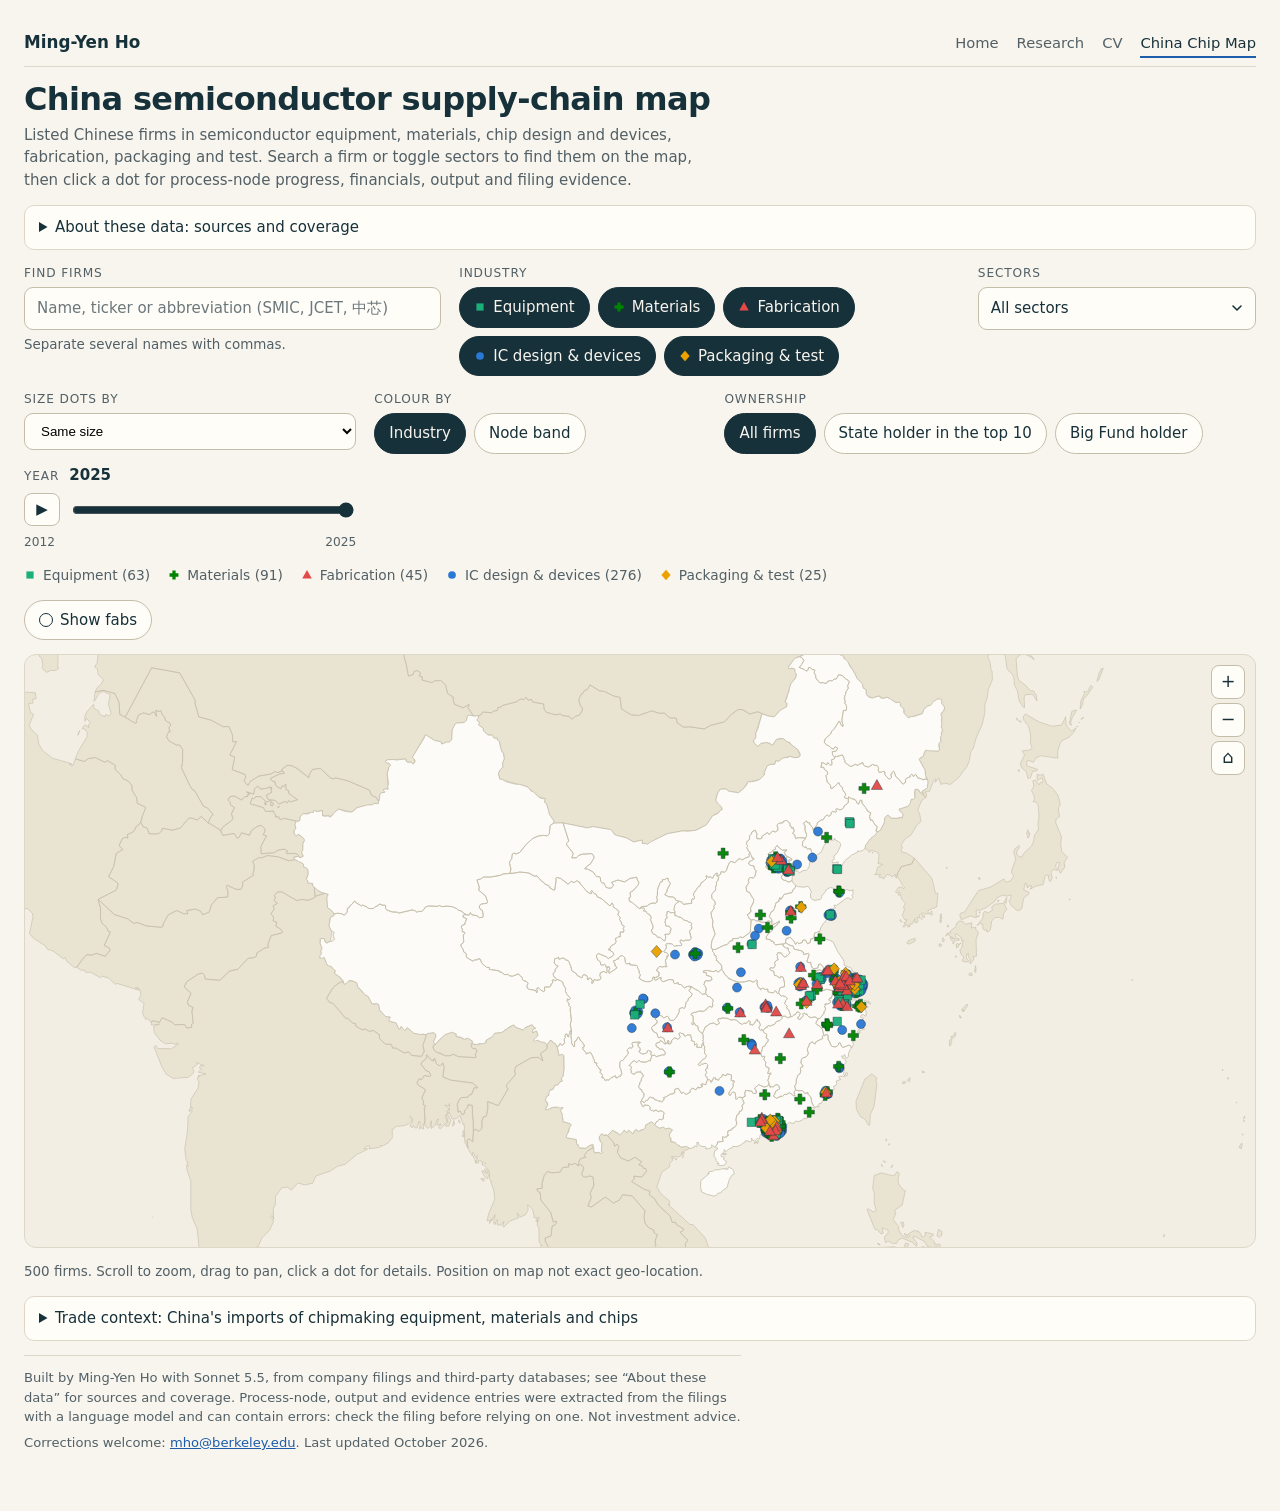
==== china-semi-map/index.html @ c1736503 "China Chip Map: materials by origin in the trade panel (doped wafers, polysilicon; 2012-2025) Third " ====
<!doctype html><html lang="en"><head><meta charset="utf-8"><meta name="viewport" content="width=device-width, initial-scale=1, viewport-fit=cover"><title>China semiconductor supply-chain map | Ming-Yen Ho</title>
<meta name="description" content="An interactive map of listed Chinese semiconductor firms: where they are, what they make, the process nodes their filings disclose, and their financials.">
<meta name="color-scheme" content="light dark">
<link rel="icon" href="data:image/svg+xml,%3Csvg xmlns='http://www.w3.org/2000/svg' viewBox='0 0 32 32'%3E%3Crect width='32' height='32' rx='6' fill='%23002676'/%3E%3Ctext x='16' y='22.5' font-family='Georgia,serif' font-size='15' font-weight='700' text-anchor='middle' fill='white'%3EMH%3C/text%3E%3C/svg%3E">
<style>
/* Layout: one column. Title and controls above a full-width map; a firm's details open in a modal sheet (full screen on phones).
   Dots: one hue and one shape per industry (public_charts.HUES / GROUP_MARKERS). Warm neutral surface. */
:root {
  --bg: #f8f5ee; --panel: #fffdf8; --sea: #f2eee3; --ink: #17313a; --ink2: #526066; --line: #ddd7c7; --grid: rgba(23,49,58,.10);
  --ctx: #e9e3d2; --land: #fcfbf7; --border: #c4bda9; --up: #2a78d6; --mid: #eb6834;
  --hue-blue: #2a78d6; --hue-red: #e34948; --hue-yellow: #eda100; --hue-aqua: #1baf7a; --hue-green: #008300; --dotline: rgba(23,49,58,.5);
  --o0: #8a8a85; --o1: #2a78d6; --o2: #eb6834; --o3: #1baf7a; --o4: #eda100; --o5: #e87ba4; --o6: #008300; --o7: #6250d6; --o8: #e34948;
  --accent: #17313a; --on-accent: #f8f5ee; --focus: #2a78d6; --link: #1c5cab; --hover: #efeadc; --scrim: rgba(23,49,58,.45); --shadow: 0 10px 34px rgba(23,49,58,.2);
  --font: "IBM Plex Sans", system-ui, -apple-system, "Segoe UI", "PingFang SC", "Noto Sans SC", "Microsoft YaHei", sans-serif;
}
@media (prefers-color-scheme: dark) {
  :root:not([data-theme="light"]) {
    --bg: #10181b; --panel: #162125; --sea: #131d20; --ink: #e6edef; --ink2: #9aaab0; --line: #2b3a40; --grid: rgba(230,237,239,.10);
    --ctx: #1a2629; --land: #243338; --border: #3b4e55; --up: #5aa0f2; --mid: #f2895a;
    --hue-blue: #3987e5; --hue-red: #e66767; --hue-yellow: #c98500; --hue-aqua: #199e70; --hue-green: #008300; --dotline: rgba(230,237,239,.6);
    --o0: #8f9a9f; --o1: #3987e5; --o2: #d95926; --o3: #199e70; --o4: #c98500; --o5: #d55181; --o6: #008300; --o7: #9085e9; --o8: #e66767;
    --accent: #e6edef; --on-accent: #10181b; --focus: #7ab4f7; --link: #7ab4f7; --hover: #1d2b30; --scrim: rgba(0,0,0,.62); --shadow: 0 10px 34px rgba(0,0,0,.55);
    color-scheme: dark;
  }
}
:root[data-theme="dark"] {
  --bg: #10181b; --panel: #162125; --sea: #131d20; --ink: #e6edef; --ink2: #9aaab0; --line: #2b3a40; --grid: rgba(230,237,239,.10);
  --ctx: #1a2629; --land: #243338; --border: #3b4e55; --up: #5aa0f2; --mid: #f2895a;
  --hue-blue: #3987e5; --hue-red: #e66767; --hue-yellow: #c98500; --hue-aqua: #199e70; --hue-green: #008300; --dotline: rgba(230,237,239,.6);
    --o0: #8f9a9f; --o1: #3987e5; --o2: #d95926; --o3: #199e70; --o4: #c98500; --o5: #d55181; --o6: #008300; --o7: #9085e9; --o8: #e66767;
  --accent: #e6edef; --on-accent: #10181b; --focus: #7ab4f7; --link: #7ab4f7; --hover: #1d2b30; --scrim: rgba(0,0,0,.62); --shadow: 0 10px 34px rgba(0,0,0,.55);
  color-scheme: dark;
}
*, *::before, *::after { box-sizing: border-box; }
body {
  background: var(--bg); color: var(--ink); font: 15px/1.5 var(--font);
  padding-block: 22px 44px; padding-left: max(16px, env(safe-area-inset-left, 0px)); padding-right: max(16px, env(safe-area-inset-right, 0px));
}
#app { max-width: 1280px; margin: 0 auto; display: flex; flex-direction: column; gap: 14px; }
h1 { margin: 0; font-size: clamp(1.45rem, 3.6vw, 2rem); line-height: 1.15; font-weight: 600; letter-spacing: -.02em; text-wrap: balance; }
h2, h3 { margin: 0; text-wrap: balance; }
.lede { margin: 6px 0 0; color: var(--ink2); max-width: 72ch; }
button, input { font: inherit; color: inherit; }
button { cursor: pointer; }
:focus-visible { outline: 2px solid var(--focus); outline-offset: 2px; }

/* About */
.about { border: 1px solid var(--line); border-radius: 10px; background: var(--panel); }
.about > summary { cursor: pointer; padding: 10px 14px; font-weight: 500; }
.about .body { padding: 0 14px 12px; color: var(--ink2); font-size: .92rem; max-width: 86ch; }
.about p { margin: 8px 0; }
.about strong { color: var(--ink); font-weight: 600; }
.tbl { overflow-x: auto; max-width: 100%; margin: 8px 0; }
table { border-collapse: collapse; font-variant-numeric: tabular-nums; width: 100%; }
th, td { text-align: left; padding: 5px 10px; border-bottom: 1px solid var(--line); white-space: nowrap; font-size: .88rem; }
td.wrap { white-space: normal; min-width: 8rem; }
th { font-weight: 600; color: var(--ink2); font-size: .78rem; text-transform: uppercase; letter-spacing: .05em; position: sticky; top: 0; background: var(--panel); }
td.num, th.num { text-align: right; }
td.na { color: var(--ink2); }

/* Controls */
.controls { display: grid; grid-template-columns: 1.5fr 1.8fr 1fr; gap: 14px 18px; align-items: start; }
.field { display: flex; flex-direction: column; gap: 5px; min-width: 0; position: relative; }
.lab { font-size: .76rem; text-transform: uppercase; letter-spacing: .07em; color: var(--ink2); font-weight: 500; }
.in { width: 100%; padding: 9px 12px; border: 1px solid var(--border); border-radius: 9px; background: var(--panel); min-width: 0; }
.in::placeholder { color: var(--ink2); opacity: .85; }
.note { font-size: .84rem; color: var(--ink2); margin: 0; }
.note:empty { display: none; }
.pills { display: flex; gap: 8px; flex-wrap: wrap; }
.pill { display: inline-flex; align-items: center; gap: 7px; padding: 8px 14px; border: 1px solid var(--border); border-radius: 999px; background: var(--panel); }
.pill[aria-pressed="true"] { background: var(--accent); color: var(--on-accent); border-color: var(--accent); }
.pill svg { flex: none; }
.picker { text-align: left; justify-content: space-between; display: flex; align-items: center; gap: 8px; width: 100%; padding: 9px 12px; border: 1px solid var(--border); border-radius: 9px; background: var(--panel); }
.picker svg { flex: none; }
.panel { position: absolute; top: 100%; left: 0; right: 0; z-index: 20; margin-top: 4px; background: var(--panel); border: 1px solid var(--border); border-radius: 10px; box-shadow: var(--shadow); padding: 10px; display: flex; flex-direction: column; gap: 8px; }
.panel .row { display: flex; gap: 8px; }
.list { overflow-y: auto; max-height: min(320px, 50vh); display: flex; flex-direction: column; gap: 2px; }
.group { font-size: .74rem; text-transform: uppercase; letter-spacing: .07em; color: var(--ink2); padding: 8px 4px 2px; display: flex; align-items: center; gap: 7px; }
.group svg { flex: none; }
.opt { display: flex; gap: 9px; align-items: center; padding: 5px 6px; border-radius: 6px; cursor: pointer; }
.opt:hover { background: var(--hover); }
.opt input { accent-color: var(--accent); width: 16px; height: 16px; flex: none; }
.btn { padding: 7px 12px; border: 1px solid var(--border); border-radius: 8px; background: var(--panel); }
.btn:hover { background: var(--hover); }
.chips { display: flex; flex-wrap: wrap; gap: 6px; }
.chips:empty { display: none; }
.chip { display: inline-flex; align-items: center; gap: 6px; padding: 3px 4px 3px 10px; border: 1px solid var(--border); border-radius: 999px; font-size: .82rem; background: var(--panel); }
.chip button { border: 0; background: transparent; padding: 0 6px; line-height: 1; font-size: 1rem; color: var(--ink2); border-radius: 50%; }

/* Map */
.legend { display: flex; flex-wrap: wrap; gap: 6px 18px; font-size: .86rem; color: var(--ink2); min-height: 1.4em; }
.legend span { display: inline-flex; align-items: center; gap: 7px; }
.legend svg { flex: none; }
.legend i.ring { display: inline-block; border-radius: 50%; background: none; border: 2.5px solid var(--ink); width: 14px; height: 14px; }
#map { position: relative; height: clamp(340px, 66vh, 780px); border: 1px solid var(--line); border-radius: 12px; background: var(--sea); overflow: hidden; touch-action: none; cursor: grab; user-select: none; -webkit-user-select: none; }
#map.drag { cursor: grabbing; }
#map.hit { cursor: pointer; }
#map svg { display: block; width: 100%; height: 100%; }
.ctxp { fill: var(--ctx); stroke: var(--border); stroke-width: .6; vector-effect: non-scaling-stroke; }
.provp { fill: var(--land); stroke: var(--border); stroke-width: .8; vector-effect: non-scaling-stroke; }
.dot { stroke: var(--dotline); stroke-width: .9; opacity: .95; pointer-events: none; }
.dot.h-blue { fill: var(--hue-blue); } .dot.h-red { fill: var(--hue-red); } .dot.h-yellow { fill: var(--hue-yellow); } .dot.h-aqua { fill: var(--hue-aqua); } .dot.h-green { fill: var(--hue-green); }
.dim .dot { opacity: .4; }
[hidden] { display: none !important; }
.dot { vector-effect: non-scaling-stroke; }
.sitenav { display: flex; flex-wrap: wrap; justify-content: space-between; align-items: baseline; gap: 4px 18px; margin: 0 0 14px; padding-bottom: 8px; border-bottom: 1px solid var(--line); font-size: .92rem; }
.sitenav .brand { font-weight: 600; font-size: 1.05rem; color: var(--ink); text-decoration: none; }
.sitenav span { display: flex; flex-wrap: wrap; gap: 4px 18px; }
.sitenav span a { color: var(--ink2); text-decoration: none; padding-block: 2px; border-bottom: 2px solid transparent; }
.sitenav span a:hover { color: var(--ink); }
.sitenav span a[aria-current="page"] { color: var(--ink); border-bottom-color: var(--link); }
.pfoot { border-top: 1px solid var(--line); padding-top: 12px; color: var(--ink2); font-size: .82rem; max-width: 86ch; }
.pfoot p { margin: 0 0 6px; }
.pfoot a { color: var(--link); }
.note a, .cap a, .about .body a { color: var(--link); text-underline-offset: 2px; }
.trade .pills { margin: 6px 0 10px; }
.trade .note { max-width: 86ch; }
.trl { margin-top: 6px; } .trl span { display: inline-flex; align-items: center; gap: 6px; } .trl i { width: 10px; height: 10px; border-radius: 50%; display: inline-block; }
.trade .pills.sub { margin: 0 0 10px; } .pills.sub .pill { padding: 5px 12px; font-size: .86rem; }
.trade .trh { margin: 18px 0 4px; font-size: .98rem; }
.trade h5.trh { margin: 14px 0 4px; font-size: .9rem; color: var(--ink2); }
.pick { margin: 6px 0 10px; max-width: 100%; min-width: 0; } .pick summary { cursor: pointer; font-size: .9rem; color: var(--ink2); } .pick .ptools { display: flex; gap: 8px; flex-wrap: wrap; align-items: center; margin: 8px 0; }
.pick input[type=search] { flex: 1 1 200px; min-width: 0; padding: 6px 10px; border: 1px solid var(--border); border-radius: 8px; background: var(--panel); color: var(--ink); font: inherit; font-size: .88rem; }
.pick .pill { padding: 4px 11px; font-size: .82rem; } .pick .pcount, .trade .pcount { font-size: .84rem; color: var(--ink2); }
.trade .pills.sub label.pcount { display: inline-flex; align-items: center; gap: 5px; margin-left: 6px; }
.plist { list-style: none; margin: 0; padding: 0; max-height: 250px; overflow: auto; border: 1px solid var(--line); border-radius: 8px; background: var(--panel); }
.plist label { display: grid; grid-template-columns: 18px 12px minmax(0, 1fr) auto; gap: 8px; overflow-wrap: anywhere; align-items: center; padding: 5px 10px; font-size: .86rem; cursor: pointer; } .plist li:hover { background: var(--hover); }
.plist label.off { opacity: .5; cursor: not-allowed; } .plist i.sw { width: 10px; height: 10px; border-radius: 50%; border: 1.5px solid var(--line); box-sizing: border-box; }
.plist .rv { color: var(--ink2); font-variant-numeric: tabular-nums; } .plist .sub { display: block; color: var(--ink2); font-size: .78rem; }
.pdefs ul { margin: 4px 0 10px; padding: 0; list-style: none; } .pdefs li { position: relative; margin: 6px 0; padding-left: 18px; font-size: .88rem; color: var(--ink2); max-width: 86ch; }
.pdefs li i { position: absolute; left: 0; top: .42em; width: 10px; height: 10px; border-radius: 50%; } .pdefs li i.none { border: 1.5px solid var(--ink2); box-sizing: border-box; } .pdefs b { color: var(--ink); font-weight: 600; }
.tview { margin: 10px 0 8px; } .tview summary { cursor: pointer; font-size: .86rem; color: var(--ink2); } .tview .scroll { overflow: auto; max-height: 340px; margin-top: 6px; }
.dot.h-neutral { fill: var(--ink2); }
.viewrow { display: grid; grid-template-columns: 1fr 1fr 1.6fr; gap: 10px 18px; align-items: start; }
.viewrow[hidden] { display: none; }
select.in { appearance: auto; cursor: pointer; }
.yearf { gap: 7px; }
.yearf .top { display: flex; align-items: baseline; gap: 10px; }
.yearf output { font-weight: 600; font-variant-numeric: tabular-nums; }
.yearf .line { display: flex; align-items: center; gap: 10px; }
.yearf input[type=range] { flex: 1; min-width: 0; accent-color: var(--accent); height: 26px; }
.yearf .btn { padding: 4px 10px; min-width: 36px; }
.yearf .ends { display: flex; justify-content: space-between; font-size: .76rem; color: var(--ink2); font-variant-numeric: tabular-nums; }
.legend i.sw { display: inline-block; width: 12px; height: 12px; border-radius: 50%; border: 1px solid var(--dotline); flex: none; }
.legend .lgt { color: var(--ink2); font-size: .78rem; text-transform: uppercase; letter-spacing: .06em; }
.fabr { fill: none; stroke-width: 1.8; opacity: .95; pointer-events: none; stroke: var(--ink2); }
.fabr.h-blue { stroke: var(--hue-blue); } .fabr.h-red { stroke: var(--hue-red); } .fabr.h-yellow { stroke: var(--hue-yellow); } .fabr.h-aqua { stroke: var(--hue-aqua); } .fabr.h-green { stroke: var(--hue-green); }
.fabr.soon { opacity: .4; }
.dim .fabr { opacity: .3; }
.legend i.fab, .pill i.fab { display: inline-block; border-radius: 50%; background: none; border: 1.8px solid var(--ink2); width: 14px; height: 14px; }
.pill i.fab { border-color: currentColor; }
.fabrow { display: flex; flex-wrap: wrap; align-items: center; gap: 6px 14px; }
.fabrow:empty, .fabrow[hidden] { display: none; }
.ring { fill: none; stroke: var(--ink); stroke-width: 2.5; pointer-events: none; }
.rlab { fill: var(--ink); font-size: 12px; font-family: var(--font); paint-order: stroke; stroke: var(--land); stroke-width: 3.5px; stroke-linejoin: round; pointer-events: none; }
.zoom { position: absolute; top: 10px; right: 10px; display: flex; flex-direction: column; gap: 4px; }
.zoom button { width: 34px; height: 34px; border: 1px solid var(--border); border-radius: 8px; background: var(--panel); font-size: 1.1rem; line-height: 1; padding: 0; display: grid; place-items: center; }
.zoom button:hover { background: var(--hover); }
.tip { position: absolute; z-index: 5; pointer-events: none; background: var(--panel); color: var(--ink); border: 1px solid var(--border); border-radius: 8px; padding: 7px 10px; font-size: .82rem; line-height: 1.4; box-shadow: var(--shadow); max-width: 260px; }
.tip b { font-weight: 600; }
.tip small { color: var(--ink2); font-size: .78rem; display: block; }
.opens { display: flex; flex-wrap: wrap; gap: 8px; }
.opens:empty { display: none; }

/* Popup */
.modal { position: fixed; inset: 0; z-index: 50; background: var(--scrim); display: flex; align-items: center; justify-content: center;
  padding: calc(18px + env(safe-area-inset-top, 0px)) max(16px, env(safe-area-inset-right, 0px)) calc(18px + env(safe-area-inset-bottom, 0px)) max(16px, env(safe-area-inset-left, 0px)); }
.sheet { background: var(--panel); width: min(940px, 100%); max-height: 100%; overflow-y: auto; border-radius: 14px; box-shadow: var(--shadow); border: 1px solid var(--line); overscroll-behavior: contain; }
.sheet > header { position: sticky; top: 0; z-index: 3; background: var(--panel); border-bottom: 1px solid var(--line); display: flex; align-items: flex-start; justify-content: space-between; gap: 12px; padding: 14px 16px 12px 20px; }
.sheet h2 { font-size: 1.2rem; font-weight: 600; line-height: 1.3; letter-spacing: -.01em; overflow-wrap: anywhere; }
.x { flex: none; width: 36px; height: 36px; border: 1px solid var(--border); border-radius: 8px; background: var(--panel); font-size: 1.2rem; line-height: 1; padding: 0; }
.x:hover { background: var(--hover); }
.pbody { padding: 12px 20px 22px; display: flex; flex-direction: column; gap: 18px; min-width: 0; }
.sub { color: var(--ink2); margin: 0; }
.sub a { color: var(--link); text-underline-offset: 2px; overflow-wrap: anywhere; }
.secs { display: flex; flex-wrap: wrap; gap: 6px; align-items: center; }
.secs b { font-weight: 600; margin-right: 2px; }
.tag { padding: 2px 9px; border: 1px solid var(--border); border-radius: 999px; font-size: .82rem; }
.tag.main { background: var(--accent); color: var(--on-accent); border-color: var(--accent); }
section.blk { display: flex; flex-direction: column; gap: 9px; padding-top: 16px; border-top: 1px solid var(--line); min-width: 0; }
section.blk > h3 { font-size: 1rem; font-weight: 600; }
.cap { color: var(--ink2); font-size: .82rem; margin: 0; }
h4.subhead { margin: 8px 0 0; font-size: .92rem; font-weight: 600; }
.headline { margin: 0; }
.chart { position: relative; min-width: 0; }
.chart svg { display: block; width: 100%; overflow: visible; }
.chart text { font-family: var(--font); font-size: 11.5px; fill: var(--ink2); }
.ctip { position: absolute; top: 4px; z-index: 2; pointer-events: none; background: var(--panel); border: 1px solid var(--border); border-radius: 8px; padding: 6px 9px; font-size: .8rem; line-height: 1.45; box-shadow: var(--shadow); white-space: nowrap; }
.ctip.wrap { white-space: normal; max-width: min(270px, 92%); }
.ctip i { width: 8px; height: 8px; border-radius: 50%; display: inline-block; margin-right: 6px; }
.key { display: flex; flex-wrap: wrap; gap: 4px 16px; align-items: center; font-size: .84rem; color: var(--ink2); }
.key span { display: inline-flex; align-items: center; gap: 6px; }
.key i { width: 14px; height: 3px; border-radius: 2px; display: inline-block; }
.key em { margin-left: auto; font-style: normal; }
.scroll { max-height: 250px; overflow: auto; border: 1px solid var(--line); border-radius: 8px; }
.scroll table { margin: 0; }
.more { align-self: flex-start; }
details.sub2 > summary { cursor: pointer; font-weight: 500; padding: 4px 0; }
.ev { display: flex; flex-direction: column; gap: 3px; padding: 8px 0; border-bottom: 1px solid var(--line); }
.ev .h { font-size: .88rem; }
.ev blockquote { margin: 2px 0; padding: 2px 0 2px 12px; border-left: 3px solid var(--border); font-size: .92rem; overflow-wrap: anywhere; }
@media (max-width: 860px) { .controls, .viewrow { grid-template-columns: 1fr; } }
@media (max-width: 640px) {
  .modal { padding: 0; }
  .sheet { border-radius: 0; height: 100%; border: 0; }
  .sheet > header { padding: calc(12px + env(safe-area-inset-top, 0px)) max(14px, env(safe-area-inset-right, 0px)) 10px max(16px, env(safe-area-inset-left, 0px)); }
  .pbody { padding: 12px max(16px, env(safe-area-inset-right, 0px)) calc(24px + env(safe-area-inset-bottom, 0px)) max(16px, env(safe-area-inset-left, 0px)); }
  #map { height: clamp(300px, 58vh, 560px); }
}
@media (prefers-reduced-motion: reduce) { * { scroll-behavior: auto !important; } }
</style>

<div id="app">
  <header>
    <nav class="sitenav" aria-label="Main"><a class="brand" href="../index.html">Ming-Yen Ho</a><span><a href="../index.html">Home</a><a href="../research.html">Research</a><a href="../cv.html">CV</a><a href="./" aria-current="page">China Chip Map</a></span></nav>
    <h1>China semiconductor supply-chain map</h1>
    <p class="lede">Listed Chinese firms in semiconductor equipment, materials, chip design and devices, fabrication, packaging and test. Search a firm or toggle sectors to find them on the map, then click a dot for process-node progress, financials, output and filing evidence.</p>
  </header>
  <details class="about"><summary>About these data: sources and coverage</summary><div class="body" id="about"></div></details>

  <div class="controls">
    <div class="field">
      <label class="lab" for="q">Find firms</label>
      <input class="in" id="q" type="search" autocomplete="off" spellcheck="false" placeholder="Name, ticker or abbreviation (SMIC, JCET, 中芯)">
      <p class="note" id="qnote" aria-live="polite">Separate several names with commas.</p>
    </div>
    <div class="field">
      <span class="lab" id="stlab">Industry</span>
      <div class="pills" role="group" aria-labelledby="stlab" id="groups"></div>
    </div>
    <div class="field" id="secfield">
      <span class="lab" id="seclab">Sectors</span>
      <button class="picker" id="secbtn" type="button" aria-haspopup="true" aria-expanded="false" aria-labelledby="seclab secbtn"><span id="sectxt">All sectors</span>
        <svg width="12" height="12" viewBox="0 0 12 12" aria-hidden="true"><path d="M2 4l4 4 4-4" fill="none" stroke="currentColor" stroke-width="1.6" stroke-linecap="round" stroke-linejoin="round"/></svg></button>
      <div class="panel" id="secpanel" hidden>
        <div class="row"><input class="in" id="secq" type="search" placeholder="Filter sectors" autocomplete="off" aria-label="Filter sectors"><button class="btn" id="secclear" type="button">Clear</button></div>
        <div class="list" id="seclist"></div>
      </div>
      <div class="chips" id="secchips"></div>
    </div>
  </div>

  <div class="viewrow" id="viewrow" hidden>
    <div class="field"><label class="lab" for="sizeby">Size dots by</label><select class="in" id="sizeby"></select></div>
    <div class="field"><span class="lab" id="collab">Colour by</span><div class="pills" role="group" aria-labelledby="collab" id="colourby"></div></div>
    <div class="field" id="ownfield" hidden><span class="lab" id="ownlab">Ownership</span><div class="pills" role="group" aria-labelledby="ownlab" id="ownby"></div></div>
    <div class="field yearf">
      <div class="top"><label class="lab" for="year">Year</label><output id="yearout" for="year"></output></div>
      <div class="line"><button class="btn" id="yplay" type="button" aria-label="Play through the years" title="Play">▶</button><input type="range" id="year" min="0" step="1"></div>
      <div class="ends"><span id="y0"></span><span id="y1"></span></div>
    </div>
  </div>
  <div class="legend" id="legend"></div>
  <div class="fabrow" id="fabrow" hidden><button class="pill" id="fabbtn" type="button" aria-pressed="false"></button><p class="note" id="fabnote"></p></div>
  <div id="map" tabindex="0" role="application" aria-label="Map of firms. Drag to pan, scroll or use plus and minus keys to zoom. Use the search box or the buttons below the map to open a firm.">
    <svg id="svg" xmlns="http://www.w3.org/2000/svg" aria-hidden="true">
      <g id="land"><path class="ctxp" id="ctx"/><path class="provp" id="prov"/></g>
      <g id="fabs"></g>
      <g id="dots"></g>
      <g id="rings"></g>
    </svg>
    <div class="zoom"><button type="button" id="zin" aria-label="Zoom in">+</button><button type="button" id="zout" aria-label="Zoom out">−</button><button type="button" id="zreset" aria-label="Reset view" title="Reset view">⌂</button></div>
    <div class="tip" id="tip" hidden></div>
  </div>
  <p class="note" id="mapnote"></p>
  <p class="note" id="viewnote"></p>
  <div class="opens" id="opens"></div>
  <details class="about" id="tradebox" hidden><summary id="tradesum"></summary><div class="body" id="trade"></div></details>
  <footer class="pfoot"><p>Built by Ming-Yen Ho with Sonnet 5.5, from company filings and third-party databases; see &ldquo;About these data&rdquo; for sources and coverage. Process-node, output and evidence entries were extracted from the filings with a language model and can contain errors: check the filing before relying on one. Not investment advice.</p><p>Corrections welcome: <a href="mailto:mho@berkeley.edu">mho@berkeley.edu</a>. Last updated October 2026.</p></footer>
</div>

<div class="modal" id="modal" hidden>
  <div class="sheet" role="dialog" aria-modal="true" aria-labelledby="mtitle" id="sheet">
    <header><h2 id="mtitle"></h2><button class="x" id="mclose" type="button" aria-label="Close">×</button></header>
    <div class="pbody" id="mbody"></div>
  </div>
</div>

<script>
"use strict";
const D = {"fabs":[{"n":1,"k":"","o":"AUK Corporation","name":"D1 fab","ti":"D1 fab · AUK Corporation","h":false,"x":1416.0,"y":-4331.5,"r":6.0,"g":-1,"live":true,"tip":["AUK Corporation","大连市"],"card":[["Owner","AUK Corporation"],["Fab","D1 fab"],["Location","大连市"],["Wafer","125 mm"],["Products","MEMS, opto, specialty"],["Position","as placed on SemiAnalysis's map"]],"cy":[null,null,null,null,null,null,null,null,null,null,null,null,null]},{"n":2,"k":"","o":"AUK Corporation","name":"D2 fab","ti":"D2 fab · AUK Corporation","h":false,"x":1415.5,"y":-4331.9,"r":6.0,"g":-1,"live":true,"tip":["AUK Corporation","大连市"],"card":[["Owner","AUK Corporation"],["Fab","D2 fab"],["Location","大连市"],["Wafer","125 mm"],["Products","MEMS, opto, specialty"],["Position","as placed on SemiAnalysis's map"]],"cy":[null,null,null,null,null,null,null,null,null,null,null,null,null]},{"n":3,"k":"","o":"Acenpower","name":"SiC Line fabrication facility","ti":"SiC Line fabrication facility · Acenpower","h":false,"x":849.4,"y":-2457.7,"r":6.0,"g":-1,"live":true,"tip":["Acenpower","广州市"],"card":[["Owner","Acenpower"],["Fab","SiC Line fabrication facility"],["Location","广州市"],["Wafer","200 mm"],["Products","SiC, specialty"],["Position","as placed on SemiAnalysis's map"]],"cy":[null,null,null,null,null,null,null,null,null,null,null,null,null]},{"n":4,"k":"","o":"Analog Foundries","name":"CSEC fabrication facility","ti":"CSEC fabrication facility · Analog Foundries","h":false,"x":130.1,"y":-3141.7,"r":6.0,"g":-1,"live":true,"tip":["Analog Foundries","重庆市"],"card":[["Owner","Analog Foundries"],["Fab","CSEC fabrication facility"],["Location","重庆市"],["Wafer","150 mm"],["Position","as placed on SemiAnalysis's map"]],"cy":[null,null,null,null,null,null,null,null,null,null,null,null,null]},{"n":5,"k":"91341700055778370C","o":"安徽安芯电子科技股份有限公司","name":"Fab 1","ti":"Fab 1 · 安徽安芯电子科技股份有限公司","h":false,"x":1285.9,"y":-3281.2,"r":6.0,"g":2,"live":true,"tip":["安徽安芯电子科技股份有限公司","池州市"],"card":[["Owner","安徽安芯电子科技股份有限公司"],["Fab","Fab 1"],["Location","池州市"],["Wafer","100 mm"],["Position","as placed on SemiAnalysis's map"]],"cy":[null,null,null,null,null,null,null,null,null,null,null,null,null]},{"n":6,"k":"","o":"Anhui RiChips","name":"fabrication facility","ti":"fabrication facility · Anhui RiChips","h":false,"x":1140.4,"y":-3467.9,"r":6.0,"g":-1,"live":true,"tip":["Anhui RiChips","合肥市"],"card":[["Owner","Anhui RiChips"],["Fab","fabrication facility"],["Location","合肥市"],["Wafer","125 mm"],["Position","as placed on SemiAnalysis's map"]],"cy":[null,null,null,null,null,null,null,null,null,null,null,null,null]},{"n":7,"k":"","o":"Aosong Electronics (ASAIR)","name":"MEMS fabrication facility","ti":"MEMS fabrication facility · Aosong Electronics (ASAIR)","h":false,"x":851.0,"y":-2476.8,"r":6.0,"g":-1,"live":true,"tip":["Aosong Electronics (ASAIR)","广州市"],"card":[["Owner","Aosong Electronics (ASAIR)"],["Fab","MEMS fabrication facility"],["Location","广州市"],["Wafer","150 mm"],["Products","MEMS"],["Position","as placed on SemiAnalysis's map"]],"cy":[null,null,null,null,null,null,null,null,null,null,null,null,null]},{"n":8,"k":"","o":"Aucksun","name":"IGBT fab","ti":"IGBT fab · Aucksun","h":false,"x":1261.9,"y":-3724.0,"r":6.0,"g":-1,"live":true,"tip":["Aucksun","淮安市"],"card":[["Owner","Aucksun"],["Fab","IGBT fab"],["Location","淮安市"],["Wafer","200 mm"],["Position","as placed on SemiAnalysis's map"]],"cy":[null,null,null,null,null,null,null,null,null,null,null,null,null]},{"n":9,"k":"91440300766363876J","o":"比亚迪半导体股份有限公司","name":"BYD Chengdu facility","ti":"BYD Chengdu facility · 比亚迪半导体股份有限公司","h":false,"x":-91.2,"y":-3254.9,"r":6.0,"g":2,"live":true,"tip":["比亚迪半导体股份有限公司","成都市"],"card":[["Owner","比亚迪半导体股份有限公司"],["Fab","BYD Chengdu facility"],["Location","成都市"],["Wafer","300 mm"],["Position","as placed on SemiAnalysis's map"]],"cy":[null,null,null,null,null,null,null,null,null,null,null,null,null]},{"n":10,"k":"91440300766363876J","o":"比亚迪半导体股份有限公司","name":"Changsha fab","ti":"Changsha fab · 比亚迪半导体股份有限公司","h":false,"x":781.1,"y":-3001.7,"r":6.0,"g":2,"live":true,"tip":["比亚迪半导体股份有限公司","长沙市"],"card":[["Owner","比亚迪半导体股份有限公司"],["Fab","Changsha fab"],["Location","长沙市"],["Wafer","200 mm"],["Position","as placed on SemiAnalysis's map"]],"cy":[null,null,null,null,null,null,null,null,null,null,null,null,null]},{"n":11,"k":"91440300766363876J","o":"比亚迪半导体股份有限公司","name":"Fab 1","ti":"Fab 1 · 比亚迪半导体股份有限公司","h":false,"x":1590.6,"y":-3310.7,"r":6.0,"g":2,"live":true,"tip":["比亚迪半导体股份有限公司","宁波市"],"card":[["Owner","比亚迪半导体股份有限公司"],["Fab","Fab 1"],["Location","宁波市"],["Wafer","150 mm"],["Products","power, discrete"],["Position","as placed on SemiAnalysis's map"]],"cy":[null,null,null,null,null,null,null,null,null,null,null,null,null]},{"n":12,"k":"91440300766363876J","o":"比亚迪半导体股份有限公司","name":"Jinan Fab","ti":"Jinan Fab · 比亚迪半导体股份有限公司","h":false,"x":1058.7,"y":-4002.3,"r":6.0,"g":2,"live":true,"tip":["比亚迪半导体股份有限公司","济南市"],"card":[["Owner","比亚迪半导体股份有限公司"],["Fab","Jinan Fab"],["Location","济南市"],["Wafer","200 mm"],["Position","at the centre of the city SemiAnalysis's map names (its own point for this fab lies in another city)"]],"cy":[null,null,null,null,null,null,null,null,null,null,null,null,null]},{"n":13,"k":"","o":"Beijing MXTronics Corp.","name":"fabrication facility","ti":"fabrication facility · Beijing MXTronics Corp.","h":false,"x":956.2,"y":-4350.1,"r":6.0,"g":-1,"live":true,"tip":["Beijing MXTronics Corp.","北京市"],"card":[["Owner","Beijing MXTronics Corp."],["Fab","fabrication facility"],["Location","北京市"],["Wafer","100 mm"],["Products","specialty"],["Position","as placed on SemiAnalysis's map"]],"cy":[null,null,null,null,null,null,null,null,null,null,null,null,null]},{"n":14,"k":"","o":"Brightintelligence Technologies","name":"Zhong Shan fab","ti":"Zhong Shan fab · Brightintelligence Technologies","h":false,"x":917.7,"y":-2399.5,"r":6.0,"g":-1,"live":true,"tip":["Brightintelligence Technologies","深圳市"],"card":[["Owner","Brightintelligence Technologies"],["Fab","Zhong Shan fab"],["Location","深圳市"],["Wafer","150 mm"],["Position","as placed on SemiAnalysis's map"]],"cy":[null,null,null,null,null,null,null,null,null,null,null,null,null]},{"n":15,"k":"","o":"Century Goldray Semiconductor Co.","name":"Hefei SiC Wafer Fab","ti":"Hefei SiC Wafer Fab · Century Goldray Semiconductor Co.","h":false,"x":1138.5,"y":-3474.1,"r":6.0,"g":-1,"live":true,"tip":["Century Goldray Semiconductor Co.","合肥市"],"card":[["Owner","Century Goldray Semiconductor Co."],["Fab","Hefei SiC Wafer Fab"],["Location","合肥市"],["Wafer","150 mm"],["Products","SiC, epitaxy, specialty"],["Position","as placed on SemiAnalysis's map"]],"cy":[null,null,null,null,null,null,null,null,null,null,null,null,null]},{"n":16,"k":"","o":"Century Goldray Semiconductor Co.","name":"SiC Wafer and Device Fab","ti":"SiC Wafer and Device Fab · Century Goldray Semiconductor Co.","h":false,"x":970.2,"y":-4347.8,"r":6.0,"g":-1,"live":true,"tip":["Century Goldray Semiconductor Co.","北京市"],"card":[["Owner","Century Goldray Semiconductor Co."],["Fab","SiC Wafer and Device Fab"],["Location","北京市"],["Wafer","150 mm"],["Products","SiC, power, discrete"],["Position","as placed on SemiAnalysis's map"]],"cy":[null,null,null,null,null,null,null,null,null,null,null,null,null]},{"n":17,"k":"","o":"Chengdu HiWafer Semiconductor","name":"HiWafer Fab","ti":"HiWafer Fab · Chengdu HiWafer Semiconductor","h":false,"x":-94.5,"y":-3237.8,"r":6.0,"g":-1,"live":true,"tip":["Chengdu HiWafer Semiconductor","成都市"],"card":[["Owner","Chengdu HiWafer Semiconductor"],["Fab","HiWafer Fab"],["Location","成都市"],["Wafer","150 mm"],["Position","as placed on SemiAnalysis's map"]],"cy":[null,null,null,null,null,null,null,null,null,null,null,null,null]},{"n":18,"k":"","o":"China Electronics Technology Group Corporation (CETC)","name":"13th Research Institute facility","ti":"13th Research Institute facility · China Electronics Technology Group Corporation (CETC)","h":false,"x":810.5,"y":-4133.7,"r":6.0,"g":-1,"live":true,"tip":["China Electronics Technology Group Corporation (CETC)","石家庄市"],"card":[["Owner","China Electronics Technology Group Corporation (CETC)"],["Fab","13th Research Institute facility"],["Location","石家庄市"],["Wafer","150 mm"],["Products","MEMS"],["Position","as placed on SemiAnalysis's map"]],"cy":[null,null,null,null,null,null,null,null,null,null,null,null,null]},{"n":19,"k":"","o":"Dalian Universal Semiconductors","name":"Zhuanghe Fab","ti":"Zhuanghe Fab · Dalian Universal Semiconductors","h":false,"x":1424.4,"y":-4333.9,"r":6.0,"g":-1,"live":true,"tip":["Dalian Universal Semiconductors","大连市"],"card":[["Owner","Dalian Universal Semiconductors"],["Fab","Zhuanghe Fab"],["Location","大连市"],["Wafer","200 mm"],["Products","power, discrete"],["Position","as placed on SemiAnalysis's map"]],"cy":[null,null,null,null,null,null,null,null,null,null,null,null,null]},{"n":20,"k":"","o":"Dalian Xinguan Technology","name":"Dalian Fab","ti":"Dalian Fab · Dalian Xinguan Technology","h":false,"x":1424.0,"y":-4334.3,"r":6.0,"g":-1,"live":true,"tip":["Dalian Xinguan Technology","大连市"],"card":[["Owner","Dalian Xinguan Technology"],["Fab","Dalian Fab"],["Location","大连市"],["Wafer","150 mm"],["Position","as placed on SemiAnalysis's map"]],"cy":[null,null,null,null,null,null,null,null,null,null,null,null,null]},{"n":21,"k":"","o":"Dandong An-Shun Microelectronics Co., Ltd","name":"semiconductor fabrication facility","ti":"semiconductor fabrication facility · Dandong An-Shun Microelectronics Co., Ltd","h":false,"x":1608.1,"y":-4485.3,"r":6.0,"g":-1,"live":true,"tip":["Dandong An-Shun Microelectronics Co., Ltd","丹东市"],"card":[["Owner","Dandong An-Shun Microelectronics Co., Ltd"],["Fab","semiconductor fabrication facility"],["Location","丹东市"],["Wafer","125 mm"],["Position","as placed on SemiAnalysis's map"]],"cy":[null,null,null,null,null,null,null,null,null,null,null,null,null]},{"n":22,"k":"","o":"Diodes Inc.","name":"Fab 1","ti":"Fab 1 · Diodes Inc.","h":false,"x":1524.9,"y":-3425.6,"r":6.0,"g":-1,"live":true,"tip":["Diodes Inc.","上海市"],"card":[["Owner","Diodes Inc."],["Fab","Fab 1"],["Location","上海市"],["Wafer","150 mm"],["Position","as placed on SemiAnalysis's map"]],"cy":[null,null,null,null,null,null,null,null,null,null,null,null,null]},{"n":23,"k":"","o":"Diodes Inc.","name":"Fab 2","ti":"Fab 2 · Diodes Inc.","h":false,"x":1524.5,"y":-3426.1,"r":6.0,"g":-1,"live":true,"tip":["Diodes Inc.","上海市"],"card":[["Owner","Diodes Inc."],["Fab","Fab 2"],["Location","上海市"],["Wafer","100 mm"],["Products","specialty"],["Position","as placed on SemiAnalysis's map"]],"cy":[null,null,null,null,null,null,null,null,null,null,null,null,null]},{"n":24,"k":"","o":"Diodes Inc.","name":"Shanghai Fab","ti":"Shanghai Fab · Diodes Inc.","h":false,"x":1525.0,"y":-3424.8,"r":6.0,"g":-1,"live":true,"tip":["Diodes Inc.","上海市"],"card":[["Owner","Diodes Inc."],["Fab","Shanghai Fab"],["Location","上海市"],["Wafer","75 mm"],["Products","specialty"],["Position","as placed on SemiAnalysis's map"]],"cy":[null,null,null,null,null,null,null,null,null,null,null,null,null]},{"n":25,"k":"9144040061759630XX","o":"安徽德豪润达电气股份有限公司","name":"Dalian Facility","ti":"Dalian Facility · 安徽德豪润达电气股份有限公司","h":false,"x":1408.7,"y":-4313.5,"r":6.0,"g":2,"live":true,"tip":["安徽德豪润达电气股份有限公司","大连市"],"card":[["Owner","安徽德豪润达电气股份有限公司"],["Fab","Dalian Facility"],["Location","大连市"],["Wafer","100 mm"],["Products","discrete, LED"],["Position","as placed on SemiAnalysis's map"]],"cy":[null,null,null,null,null,null,null,null,null,null,null,null,null]},{"n":26,"k":"9144040061759630XX","o":"安徽德豪润达电气股份有限公司","name":"Yangzhou Facility","ti":"Yangzhou Facility · 安徽德豪润达电气股份有限公司","h":false,"x":1327.4,"y":-3552.3,"r":6.0,"g":2,"live":true,"tip":["安徽德豪润达电气股份有限公司","扬州市"],"card":[["Owner","安徽德豪润达电气股份有限公司"],["Fab","Yangzhou Facility"],["Location","扬州市"],["Wafer","100 mm"],["Position","at the centre of the city SemiAnalysis's map names (its own point for this fab lies in another city)"]],"cy":[null,null,null,null,null,null,null,null,null,null,null,null,null]},{"n":27,"k":"","o":"Enraytek Optoelectronics Technology","name":"Lingang Fab","ti":"Lingang Fab · Enraytek Optoelectronics Technology","h":false,"x":1512.5,"y":-3464.5,"r":6.0,"g":-1,"live":true,"tip":["Enraytek Optoelectronics Technology","上海市"],"card":[["Owner","Enraytek Optoelectronics Technology"],["Fab","Lingang Fab"],["Location","上海市"],["Wafer","50 mm"],["Products","opto, specialty"],["Position","as placed on SemiAnalysis's map"]],"cy":[null,null,null,null,null,null,null,null,null,null,null,null,null]},{"n":28,"k":"91340000567517502J","o":"圆融光电科技股份有限公司","name":"Jiangxi Fab","ti":"Jiangxi Fab · 圆融光电科技股份有限公司","h":false,"x":1084.6,"y":-2996.0,"r":6.0,"g":2,"live":true,"tip":["圆融光电科技股份有限公司","萍乡市"],"card":[["Owner","圆融光电科技股份有限公司"],["Fab","Jiangxi Fab"],["Location","萍乡市"],["Wafer","50 mm"],["Products","discrete, LED, opto, specialty"],["Position","as placed on SemiAnalysis's map"]],"cy":[null,null,null,null,null,null,null,null,null,null,null,null,null]},{"n":29,"k":"","o":"Epilight Technology Co., Ltd","name":"Hefei Fab","ti":"Hefei Fab · Epilight Technology Co., Ltd","h":false,"x":1127.2,"y":-3454.8,"r":6.0,"g":-1,"live":true,"tip":["Epilight Technology Co., Ltd","合肥市"],"card":[["Owner","Epilight Technology Co., Ltd"],["Fab","Hefei Fab"],["Location","合肥市"],["Wafer","50 mm"],["Position","as placed on SemiAnalysis's map"]],"cy":[null,null,null,null,null,null,null,null,null,null,null,null,null]},{"n":30,"k":"","o":"Epistar Corporation","name":"Epicrystal Changzhou facility","ti":"Epicrystal Changzhou facility · Epistar Corporation","h":false,"x":1386.8,"y":-3475.0,"r":6.0,"g":-1,"live":true,"tip":["Epistar Corporation","常州市"],"card":[["Owner","Epistar Corporation"],["Fab","Epicrystal Changzhou facility"],["Location","常州市"],["Wafer","50 mm"],["Products","discrete, LED"],["Position","as placed on SemiAnalysis's map"]],"cy":[null,null,null,null,null,null,null,null,null,null,null,null,null]},{"n":31,"k":"","o":"Epistar Corporation","name":"Yangzhou Fab","ti":"Yangzhou Fab · Epistar Corporation","h":false,"x":1329.3,"y":-3540.4,"r":6.0,"g":-1,"live":true,"tip":["Epistar Corporation","扬州市"],"card":[["Owner","Epistar Corporation"],["Fab","Yangzhou Fab"],["Location","扬州市"],["Wafer","50 mm"],["Products","discrete, LED"],["Position","as placed on SemiAnalysis's map"]],"cy":[null,null,null,null,null,null,null,null,null,null,null,null,null]},{"n":32,"k":"91320000553774401L","o":"聚灿光电科技股份有限公司","name":"Suzhou Fab","ti":"Suzhou Fab · 聚灿光电科技股份有限公司","h":false,"x":1471.4,"y":-3446.4,"r":6.0,"g":2,"live":true,"tip":["聚灿光电科技股份有限公司","苏州市"],"card":[["Owner","聚灿光电科技股份有限公司"],["Fab","Suzhou Fab"],["Location","苏州市"],["Wafer","50 mm"],["Products","discrete, LED"],["Position","as placed on SemiAnalysis's map"]],"cy":[null,null,null,null,null,null,null,null,null,null,null,null,null]},{"n":33,"k":"914406001935264036","o":"佛山市国星光电股份有限公司","name":"Invenlux Opto facility","ti":"Invenlux Opto facility · 佛山市国星光电股份有限公司","h":false,"x":829.4,"y":-2439.7,"r":6.0,"g":2,"live":true,"tip":["佛山市国星光电股份有限公司","佛山市"],"card":[["Owner","佛山市国星光电股份有限公司"],["Fab","Invenlux Opto facility"],["Location","佛山市"],["Wafer","50 mm"],["Products","discrete, LED, opto"],["Position","as placed on SemiAnalysis's map"]],"cy":[null,null,null,null,null,null,null,null,null,null,null,null,null]},{"n":34,"k":"914406001935264036","o":"佛山市国星光电股份有限公司","name":"Nanhai Fab","ti":"Nanhai Fab · 佛山市国星光电股份有限公司","h":false,"x":828.9,"y":-2440.1,"r":6.0,"g":2,"live":true,"tip":["佛山市国星光电股份有限公司","佛山市"],"card":[["Owner","佛山市国星光电股份有限公司"],["Fab","Nanhai Fab"],["Location","佛山市"],["Wafer","50 mm"],["Products","discrete, LED, opto"],["Position","as placed on SemiAnalysis's map"]],"cy":[null,null,null,null,null,null,null,null,null,null,null,null,null]},{"n":35,"k":"","o":"Fudan University - School of Microelectronics","name":"IC Process Lab","ti":"IC Process Lab · Fudan University - School of Microelectronics","h":false,"x":1537.5,"y":-3453.3,"r":6.0,"g":-1,"live":true,"tip":["Fudan University - School of Microelectronics","上海市"],"card":[["Owner","Fudan University - School of Microelectronics"],["Fab","IC Process Lab"],["Location","上海市"],["Wafer","100 mm"],["Position","as placed on SemiAnalysis's map"]],"cy":[null,null,null,null,null,null,null,null,null,null,null,null,null]},{"n":36,"k":"","o":"Fujian Fushun Microelectronics Co., Ltd","name":"Fab 1","ti":"Fab 1 · Fujian Fushun Microelectronics Co., Ltd","h":false,"x":1420.9,"y":-2848.2,"r":6.0,"g":-1,"live":true,"tip":["Fujian Fushun Microelectronics Co., Ltd","福州市"],"card":[["Owner","Fujian Fushun Microelectronics Co., Ltd"],["Fab","Fab 1"],["Location","福州市"],["Wafer","100 mm"],["Position","as placed on SemiAnalysis's map"]],"cy":[null,null,null,null,null,null,null,null,null,null,null,null,null]},{"n":37,"k":"","o":"Fujian Fushun Microelectronics Co., Ltd","name":"Fab 2 facility","ti":"Fab 2 facility · Fujian Fushun Microelectronics Co., Ltd","h":false,"x":1420.5,"y":-2848.6,"r":6.0,"g":-1,"live":true,"tip":["Fujian Fushun Microelectronics Co., Ltd","福州市"],"card":[["Owner","Fujian Fushun Microelectronics Co., Ltd"],["Fab","Fab 2 facility"],["Location","福州市"],["Wafer","150 mm"],["Position","as placed on SemiAnalysis's map"]],"cy":[null,null,null,null,null,null,null,null,null,null,null,null,null]},{"n":38,"k":"格科微有限公司","o":"格科微有限公司","name":"CIS Fab","ti":"CIS Fab · 格科微有限公司","h":false,"x":1542.5,"y":-3448.8,"r":6.0,"g":2,"live":true,"tip":["格科微有限公司","上海市"],"card":[["Owner","格科微有限公司"],["Fab","CIS Fab"],["Location","上海市"],["Wafer","300 mm"],["Position","as placed on SemiAnalysis's map"]],"cy":[null,null,null,null,null,null,null,null,null,null,null,null,null]},{"n":39,"k":"","o":"Global Power Technology","name":"Dongsheng Fab","ti":"Dongsheng Fab · Global Power Technology","h":false,"x":954.2,"y":-4368.5,"r":6.0,"g":-1,"live":true,"tip":["Global Power Technology","北京市"],"card":[["Owner","Global Power Technology"],["Fab","Dongsheng Fab"],["Location","北京市"],["Wafer","100 mm"],["Products","power, specialty"],["Position","as placed on SemiAnalysis's map"]],"cy":[null,null,null,null,null,null,null,null,null,null,null,null,null]},{"n":40,"k":"","o":"Global Power Technology","name":"Liuyang Fab","ti":"Liuyang Fab · Global Power Technology","h":false,"x":770.4,"y":-3017.6,"r":6.0,"g":-1,"live":true,"tip":["Global Power Technology","浏阳市"],"card":[["Owner","Global Power Technology"],["Fab","Liuyang Fab"],["Location","浏阳市"],["Wafer","150 mm"],["Products","power, discrete, specialty"],["Position","at the centre of the city SemiAnalysis's map names (its own point for this fab lies in another city)"]],"cy":[null,null,null,null,null,null,null,null,null,null,null,null,null]},{"n":41,"k":"914201007819530811","o":"京东方华灿光电股份有限公司","name":"Suzhou Fab","ti":"Suzhou Fab · 京东方华灿光电股份有限公司","h":false,"x":1469.6,"y":-3452.2,"r":6.0,"g":2,"live":true,"tip":["京东方华灿光电股份有限公司","苏州市"],"card":[["Owner","京东方华灿光电股份有限公司"],["Fab","Suzhou Fab"],["Location","苏州市"],["Wafer","100 mm"],["Products","discrete, LED, specialty"],["Position","as placed on SemiAnalysis's map"]],"cy":[null,null,null,null,null,null,null,null,null,null,null,null,null]},{"n":42,"k":"914201007819530811","o":"京东方华灿光电股份有限公司","name":"Wuhan Fab","ti":"Wuhan Fab · 京东方华灿光电股份有限公司","h":false,"x":889.9,"y":-3280.3,"r":6.0,"g":2,"live":true,"tip":["京东方华灿光电股份有限公司","武汉市"],"card":[["Owner","京东方华灿光电股份有限公司"],["Fab","Wuhan Fab"],["Location","武汉市"],["Wafer","100 mm"],["Products","specialty"],["Position","as placed on SemiAnalysis's map"]],"cy":[null,null,null,null,null,null,null,null,null,null,null,null,null]},{"n":43,"k":"","o":"HangZhou HFC Semiconductor","name":"Fab 1","ti":"Fab 1 · HangZhou HFC Semiconductor","h":false,"x":1433.8,"y":-3315.8,"r":6.0,"g":-1,"live":true,"tip":["HangZhou HFC Semiconductor","杭州市"],"card":[["Owner","HangZhou HFC Semiconductor"],["Fab","Fab 1"],["Location","杭州市"],["Wafer","300 mm"],["Position","as placed on SemiAnalysis's map"]],"cy":[null,null,null,null,null,null,null,null,null,null,null,null,null]},{"n":44,"k":"91330100736871634P","o":"杭州立昂微电子股份有限公司","name":"Fab 1","ti":"Fab 1 · 杭州立昂微电子股份有限公司","h":false,"x":1451.9,"y":-3329.6,"r":6.0,"g":2,"live":true,"tip":["杭州立昂微电子股份有限公司","杭州市"],"card":[["Owner","杭州立昂微电子股份有限公司"],["Fab","Fab 1"],["Location","杭州市"],["Wafer","150 mm"],["Products","specialty"],["Position","as placed on SemiAnalysis's map"]],"cy":[null,null,null,null,null,null,null,null,null,null,null,null,null]},{"n":45,"k":"91330100736871634P","o":"杭州立昂微电子股份有限公司","name":"Gallium Arsenide (GaAs) line","ti":"Gallium Arsenide (GaAs) line · 杭州立昂微电子股份有限公司","h":false,"x":1451.5,"y":-3330.1,"r":6.0,"g":2,"live":true,"tip":["杭州立昂微电子股份有限公司","杭州市"],"card":[["Owner","杭州立昂微电子股份有限公司"],["Fab","Gallium Arsenide (GaAs) line"],["Location","杭州市"],["Wafer","150 mm"],["Products","power, discrete, specialty"],["Position","as placed on SemiAnalysis's map"]],"cy":[null,null,null,null,null,null,null,null,null,null,null,null,null]},{"n":46,"k":"","o":"Hangzhou Silan Azure Co., Ltd","name":"fabrication facility","ti":"fabrication facility · Hangzhou Silan Azure Co., Ltd","h":false,"x":1467.6,"y":-3340.1,"r":6.0,"g":-1,"live":true,"tip":["Hangzhou Silan Azure Co., Ltd","杭州市"],"card":[["Owner","Hangzhou Silan Azure Co., Ltd"],["Fab","fabrication facility"],["Location","杭州市"],["Wafer","50 mm"],["Products","specialty"],["Position","as placed on SemiAnalysis's map"]],"cy":[null,null,null,null,null,null,null,null,null,null,null,null,null]},{"n":47,"k":"","o":"Helios Technology","name":"Wujin Fab","ti":"Wujin Fab · Helios Technology","h":false,"x":1406.7,"y":-3463.3,"r":6.0,"g":-1,"live":true,"tip":["Helios Technology","常州市"],"card":[["Owner","Helios Technology"],["Fab","Wujin Fab"],["Location","常州市"],["Wafer","50 mm"],["Products","specialty"],["Position","as placed on SemiAnalysis's map"]],"cy":[null,null,null,null,null,null,null,null,null,null,null,null,null]},{"n":48,"k":"","o":"Hua Li Microelectronics (HLMC)","name":"Fab 8","ti":"Fab 8 · Hua Li Microelectronics (HLMC)","h":false,"x":1549.9,"y":-3451.8,"r":6.0,"g":-1,"live":true,"tip":["Hua Li Microelectronics (HLMC)","上海市"],"card":[["Owner","Hua Li Microelectronics (HLMC)"],["Fab","Fab 8"],["Location","上海市"],["Wafer","300 mm"],["Position","as placed on SemiAnalysis's map"]],"cy":[null,null,null,null,null,null,null,null,null,null,null,null,null]},{"n":49,"k":"","o":"Hua Li Microelectronics (HLMC)","name":"HLMC Fab 1","ti":"HLMC Fab 1 · Hua Li Microelectronics (HLMC)","h":false,"x":1549.5,"y":-3452.2,"r":6.0,"g":-1,"live":true,"tip":["Hua Li Microelectronics (HLMC)","上海市"],"card":[["Owner","Hua Li Microelectronics (HLMC)"],["Fab","HLMC Fab 1"],["Location","上海市"],["Wafer","300 mm"],["Position","as placed on SemiAnalysis's map"]],"cy":[null,null,null,null,null,null,null,null,null,null,null,null,null]},{"n":50,"k":"","o":"Hua Li Microelectronics (HLMC)","name":"HLMC Fab 2","ti":"HLMC Fab 2 · Hua Li Microelectronics (HLMC)","h":false,"x":1550.0,"y":-3450.9,"r":6.0,"g":-1,"live":true,"tip":["Hua Li Microelectronics (HLMC)","上海市"],"card":[["Owner","Hua Li Microelectronics (HLMC)"],["Fab","HLMC Fab 2"],["Location","上海市"],["Wafer","300 mm"],["Position","as placed on SemiAnalysis's map"]],"cy":[null,null,null,null,null,null,null,null,null,null,null,null,null]},{"n":51,"k":"","o":"Huawei","name":"Wuhan HiSilicon Fab","ti":"Wuhan HiSilicon Fab · Huawei","h":false,"x":888.7,"y":-3281.5,"r":6.0,"g":-1,"live":true,"tip":["Huawei","武汉市"],"card":[["Owner","Huawei"],["Fab","Wuhan HiSilicon Fab"],["Location","武汉市"],["Wafer","300 mm"],["Position","as placed on SemiAnalysis's map"]],"cy":[null,null,null,null,null,null,null,null,null,null,null,null,null]},{"n":52,"k":"","o":"Hunan HuaLei Optoelectronic Corporation","name":"Chenzhou Fab","ti":"Chenzhou Fab · Hunan HuaLei Optoelectronic Corporation","h":false,"x":813.7,"y":-2748.2,"r":6.0,"g":-1,"live":true,"tip":["Hunan HuaLei Optoelectronic Corporation","郴州市"],"card":[["Owner","Hunan HuaLei Optoelectronic Corporation"],["Fab","Chenzhou Fab"],["Location","郴州市"],["Wafer","50 mm"],["Products","opto"],["Position","as placed on SemiAnalysis's map"]],"cy":[null,null,null,null,null,null,null,null,null,null,null,null,null]},{"n":53,"k":"","o":"Institute of Semiconductors CAS","name":"Research Center for Semiconductor","ti":"Research Center for Semiconductor · Institute of Semiconductors CAS","h":false,"x":948.0,"y":-4371.8,"r":6.0,"g":-1,"live":true,"tip":["Institute of Semiconductors CAS","北京市"],"card":[["Owner","Institute of Semiconductors CAS"],["Fab","Research Center for Semiconductor"],["Location","北京市"],["Wafer","100 mm"],["Products","specialty"],["Position","as placed on SemiAnalysis's map"]],"cy":[null,null,null,null,null,null,null,null,null,null,null,null,null]},{"n":54,"k":"","o":"Institute of Semiconductors CAS","name":"Semiconductor Lighting R&D Center","ti":"Semiconductor Lighting R&D Center · Institute of Semiconductors CAS","h":false,"x":947.6,"y":-4372.2,"r":6.0,"g":-1,"live":true,"tip":["Institute of Semiconductors CAS","北京市"],"card":[["Owner","Institute of Semiconductors CAS"],["Fab","Semiconductor Lighting R&D Center"],["Location","北京市"],["Wafer","50 mm"],["Products","discrete, LED, specialty"],["Position","as placed on SemiAnalysis's map"]],"cy":[null,null,null,null,null,null,null,null,null,null,null,null,null]},{"n":55,"k":"","o":"Jiangsu Advanced Memory Semiconductor Corp.","name":"PCM Fab","ti":"PCM Fab · Jiangsu Advanced Memory Semiconductor Corp.","h":false,"x":1282.1,"y":-3689.4,"r":6.0,"g":-1,"live":true,"tip":["Jiangsu Advanced Memory Semiconductor Corp.","淮安市"],"card":[["Owner","Jiangsu Advanced Memory Semiconductor Corp."],["Fab","PCM Fab"],["Location","淮安市"],["Wafer","300 mm"],["Position","as placed on SemiAnalysis's map"]],"cy":[null,null,null,null,null,null,null,null,null,null,null,null,null]},{"n":56,"k":"","o":"Jiangsu E-lite Semiconductor","name":"E-lite Fab","ti":"E-lite Fab · Jiangsu E-lite Semiconductor","h":false,"x":1388.6,"y":-3494.9,"r":6.0,"g":-1,"live":true,"tip":["Jiangsu E-lite Semiconductor","溧阳市"],"card":[["Owner","Jiangsu E-lite Semiconductor"],["Fab","E-lite Fab"],["Location","溧阳市"],["Wafer","50 mm"],["Products","specialty"],["Position","at the centre of the city SemiAnalysis's map names (its own point for this fab lies in another city)"]],"cy":[null,null,null,null,null,null,null,null,null,null,null,null,null]},{"n":57,"k":"913206001383726757","o":"江苏捷捷微电子股份有限公司","name":"Nantong Fab","ti":"Nantong Fab · 江苏捷捷微电子股份有限公司","h":false,"x":1454.4,"y":-3537.7,"r":6.0,"g":2,"live":true,"tip":["江苏捷捷微电子股份有限公司","南通市"],"card":[["Owner","江苏捷捷微电子股份有限公司"],["Fab","Nantong Fab"],["Location","南通市"],["Wafer","100 mm"],["Position","as placed on SemiAnalysis's map"]],"cy":[null,null,null,null,null,null,null,null,null,null,null,null,null]},{"n":58,"k":"","o":"Jiangsu Xinguanglian Technology (XGL)","name":"Wuxi XGL facility","ti":"Wuxi XGL facility · Jiangsu Xinguanglian Technology (XGL)","h":false,"x":1432.1,"y":-3475.6,"r":6.0,"g":-1,"live":true,"tip":["Jiangsu Xinguanglian Technology (XGL)","无锡市"],"card":[["Owner","Jiangsu Xinguanglian Technology (XGL)"],["Fab","Wuxi XGL facility"],["Location","无锡市"],["Wafer","50 mm"],["Position","as placed on SemiAnalysis's map"]],"cy":[null,null,null,null,null,null,null,null,null,null,null,null,null]},{"n":59,"k":"","o":"Jiangsu Yingrui Semiconductor Co.","name":"Yingrui semi fabrication facility","ti":"Yingrui semi fabrication facility · Jiangsu Yingrui Semiconductor Co.","h":false,"x":1338.7,"y":-3733.0,"r":6.0,"g":-1,"live":true,"tip":["Jiangsu Yingrui Semiconductor Co.","盐城市"],"card":[["Owner","Jiangsu Yingrui Semiconductor Co."],["Fab","Yingrui semi fabrication facility"],["Location","盐城市"],["Wafer","150 mm"],["Position","as placed on SemiAnalysis's map"]],"cy":[null,null,null,null,null,null,null,null,null,null,null,null,null]},{"n":60,"k":"","o":"Jiangxi Lianovation Optoelecronics Science & Technology Co.","name":"Sunrise LED facility","ti":"Sunrise LED facility · Jiangxi Lianovation Optoelecronics Science & Technology Co.","h":false,"x":1049.5,"y":-3080.3,"r":6.0,"g":-1,"live":true,"tip":["Jiangxi Lianovation Optoelecronics Science & Technology Co.","南昌市"],"card":[["Owner","Jiangxi Lianovation Optoelecronics Science & Technology Co."],["Fab","Sunrise LED facility"],["Location","南昌市"],["Wafer","50 mm"],["Products","discrete, LED, opto, specialty"],["Position","as placed on SemiAnalysis's map"]],"cy":[null,null,null,null,null,null,null,null,null,null,null,null,null]},{"n":61,"k":"91220201717149339H","o":"吉林华微电子股份有限公司","name":"3-inch fabrication facility","ti":"3-inch fabrication facility · 吉林华微电子股份有限公司","h":false,"x":1698.5,"y":-4931.4,"r":6.0,"g":2,"live":true,"tip":["吉林华微电子股份有限公司","吉林市"],"card":[["Owner","吉林华微电子股份有限公司"],["Fab","3-inch fabrication facility"],["Location","吉林市"],["Wafer","75 mm"],["Products","power, discrete"],["Position","as placed on SemiAnalysis's map"]],"cy":[null,null,null,null,null,null,null,null,null,null,null,null,null]},{"n":62,"k":"91220201717149339H","o":"吉林华微电子股份有限公司","name":"4-inch fabrication facility","ti":"4-inch fabrication facility · 吉林华微电子股份有限公司","h":false,"x":1698.1,"y":-4931.8,"r":6.0,"g":2,"live":true,"tip":["吉林华微电子股份有限公司","吉林市"],"card":[["Owner","吉林华微电子股份有限公司"],["Fab","4-inch fabrication facility"],["Location","吉林市"],["Wafer","100 mm"],["Products","power, discrete"],["Position","as placed on SemiAnalysis's map"]],"cy":[null,null,null,null,null,null,null,null,null,null,null,null,null]},{"n":63,"k":"91220201717149339H","o":"吉林华微电子股份有限公司","name":"6-inch fabrication facility","ti":"6-inch fabrication facility · 吉林华微电子股份有限公司","h":false,"x":1698.6,"y":-4930.5,"r":6.0,"g":2,"live":true,"tip":["吉林华微电子股份有限公司","吉林市"],"card":[["Owner","吉林华微电子股份有限公司"],["Fab","6-inch fabrication facility"],["Location","吉林市"],["Wafer","150 mm"],["Products","power, discrete"],["Position","as placed on SemiAnalysis's map"]],"cy":[null,null,null,null,null,null,null,null,null,null,null,null,null]},{"n":64,"k":"91220201717149339H","o":"吉林华微电子股份有限公司","name":"8-inch fabrication facility","ti":"8-inch fabrication facility · 吉林华微电子股份有限公司","h":false,"x":1699.2,"y":-4932.2,"r":6.0,"g":2,"live":true,"tip":["吉林华微电子股份有限公司","吉林市"],"card":[["Owner","吉林华微电子股份有限公司"],["Fab","8-inch fabrication facility"],["Location","吉林市"],["Wafer","200 mm"],["Position","as placed on SemiAnalysis's map"]],"cy":[null,null,null,null,null,null,null,null,null,null,null,null,null]},{"n":65,"k":"","o":"KEC Corporation","name":"KEC-C fabrication facility","ti":"KEC-C fabrication facility · KEC Corporation","h":false,"x":1432.0,"y":-3468.8,"r":6.0,"g":-1,"live":true,"tip":["KEC Corporation","无锡市"],"card":[["Owner","KEC Corporation"],["Fab","KEC-C fabrication facility"],["Location","无锡市"],["Wafer","150 mm"],["Products","power, discrete"],["Position","as placed on SemiAnalysis's map"]],"cy":[null,null,null,null,null,null,null,null,null,null,null,null,null]},{"n":66,"k":"","o":"KoBrite","name":"Dongguan Fab","ti":"Dongguan Fab · KoBrite","h":false,"x":923.6,"y":-2447.4,"r":6.0,"g":-1,"live":true,"tip":["KoBrite","东莞市"],"card":[["Owner","KoBrite"],["Fab","Dongguan Fab"],["Location","东莞市"],["Wafer","50 mm"],["Products","specialty"],["Position","as placed on SemiAnalysis's map"]],"cy":[null,null,null,null,null,null,null,null,null,null,null,null,null]},{"n":67,"k":"","o":"Lattice Power Corporation","name":"Chungzhou Fab","ti":"Chungzhou Fab · Lattice Power Corporation","h":false,"x":1388.6,"y":-3494.9,"r":6.0,"g":-1,"live":true,"tip":["Lattice Power Corporation","常州市"],"card":[["Owner","Lattice Power Corporation"],["Fab","Chungzhou Fab"],["Location","常州市"],["Wafer","100 mm"],["Products","power, discrete, LED"],["Position","at the centre of the city SemiAnalysis's map names (its own point for this fab lies in another city)"]],"cy":[null,null,null,null,null,null,null,null,null,null,null,null,null]},{"n":68,"k":"","o":"Lattice Power Corporation","name":"Nanchang Fab","ti":"Nanchang Fab · Lattice Power Corporation","h":false,"x":1061.0,"y":-3099.6,"r":6.0,"g":-1,"live":true,"tip":["Lattice Power Corporation","南昌市"],"card":[["Owner","Lattice Power Corporation"],["Fab","Nanchang Fab"],["Location","南昌市"],["Wafer","100 mm"],["Products","power, discrete, LED, specialty"],["Position","as placed on SemiAnalysis's map"]],"cy":[null,null,null,null,null,null,null,null,null,null,null,null,null]},{"n":69,"k":"","o":"LuxtalTek Corporation","name":"Dongguan Fab","ti":"Dongguan Fab · LuxtalTek Corporation","h":false,"x":939.9,"y":-2444.0,"r":6.0,"g":-1,"live":true,"tip":["LuxtalTek Corporation","东莞市"],"card":[["Owner","LuxtalTek Corporation"],["Fab","Dongguan Fab"],["Location","东莞市"],["Wafer","50 mm"],["Products","specialty"],["Position","as placed on SemiAnalysis's map"]],"cy":[null,null,null,null,null,null,null,null,null,null,null,null,null]},{"n":70,"k":"","o":"MEMSRight","name":"fabrication facility","ti":"fabrication facility · MEMSRight","h":false,"x":1471.3,"y":-3448.0,"r":6.0,"g":-1,"live":true,"tip":["MEMSRight","苏州市"],"card":[["Owner","MEMSRight"],["Fab","fabrication facility"],["Location","苏州市"],["Wafer","150 mm"],["Products","MEMS, specialty"],["Position","as placed on SemiAnalysis's map"]],"cy":[null,null,null,null,null,null,null,null,null,null,null,null,null]},{"n":71,"k":"","o":"Nanchang Kingsoon","name":"Nanchang Fab","ti":"Nanchang Fab · Nanchang Kingsoon","h":false,"x":1047.1,"y":-3095.0,"r":6.0,"g":-1,"live":true,"tip":["Nanchang Kingsoon","南昌市"],"card":[["Owner","Nanchang Kingsoon"],["Fab","Nanchang Fab"],["Location","南昌市"],["Wafer","100 mm"],["Products","discrete, LED, specialty"],["Position","as placed on SemiAnalysis's map"]],"cy":[null,null,null,null,null,null,null,null,null,null,null,null,null]},{"n":72,"k":"","o":"Nanjing Guosheng Electronic Co.","name":"Jiangning Fab (P2)","ti":"Jiangning Fab (P2) · Nanjing Guosheng Electronic Co.","h":false,"x":1282.8,"y":-3489.0,"r":6.0,"g":-1,"live":true,"tip":["Nanjing Guosheng Electronic Co.","南京市"],"card":[["Owner","Nanjing Guosheng Electronic Co."],["Fab","Jiangning Fab (P2)"],["Location","南京市"],["Wafer","200 mm"],["Position","as placed on SemiAnalysis's map"]],"cy":[null,null,null,null,null,null,null,null,null,null,null,null,null]},{"n":73,"k":"","o":"Orient Opto","name":"Jiangmen Fab","ti":"Jiangmen Fab · Orient Opto","h":false,"x":835.4,"y":-2392.0,"r":6.0,"g":-1,"live":true,"tip":["Orient Opto","江门市"],"card":[["Owner","Orient Opto"],["Fab","Jiangmen Fab"],["Location","江门市"],["Wafer","50 mm"],["Products","discrete, LED, opto"],["Position","at the centre of the city SemiAnalysis's map names (its own point for this fab lies in another city)"]],"cy":[null,null,null,null,null,null,null,null,null,null,null,null,null]},{"n":74,"k":"","o":"Orient Opto","name":"Shenzhen Fab","ti":"Shenzhen Fab · Orient Opto","h":false,"x":915.9,"y":-2403.8,"r":6.0,"g":-1,"live":true,"tip":["Orient Opto","深圳市"],"card":[["Owner","Orient Opto"],["Fab","Shenzhen Fab"],["Location","深圳市"],["Wafer","50 mm"],["Products","opto, specialty"],["Position","as placed on SemiAnalysis's map"]],"cy":[null,null,null,null,null,null,null,null,null,null,null,null,null]},{"n":75,"k":"","o":"Powerchip Technology Corporation","name":"LED Fab","ti":"LED Fab · Powerchip Technology Corporation","h":false,"x":1166.9,"y":-3752.0,"r":6.0,"g":-1,"live":true,"tip":["Powerchip Technology Corporation","徐州市"],"card":[["Owner","Powerchip Technology Corporation"],["Fab","LED Fab"],["Location","徐州市"],["Wafer","50 mm"],["Products","LED, specialty"],["Position","as placed on SemiAnalysis's map"]],"cy":[null,null,null,null,null,null,null,null,null,null,null,null,null]},{"n":76,"k":"","o":"Qidong Jilai Electronics Co.","name":"Fab 1","ti":"Fab 1 · Qidong Jilai Electronics Co.","h":false,"x":1544.6,"y":-3521.2,"r":6.0,"g":-1,"live":true,"tip":["Qidong Jilai Electronics Co.","启东市"],"card":[["Owner","Qidong Jilai Electronics Co."],["Fab","Fab 1"],["Location","启东市"],["Wafer","75 mm"],["Position","as placed on SemiAnalysis's map"]],"cy":[null,null,null,null,null,null,null,null,null,null,null,null,null]},{"n":77,"k":"","o":"Qingdao Jason Electric Co.","name":"QD Jason fabrication facility","ti":"QD Jason fabrication facility · Qingdao Jason Electric Co.","h":false,"x":1356.3,"y":-3985.0,"r":6.0,"g":-1,"live":true,"tip":["Qingdao Jason Electric Co.","青岛市"],"card":[["Owner","Qingdao Jason Electric Co."],["Fab","QD Jason fabrication facility"],["Location","青岛市"],["Wafer","50 mm"],["Products","discrete, LED"],["Position","as placed on SemiAnalysis's map"]],"cy":[null,null,null,null,null,null,null,null,null,null,null,null,null]},{"n":78,"k":"","o":"Qinzhou Shenghe Electronic Technology","name":"Kun Yan LED Fab","ti":"Kun Yan LED Fab · Qinzhou Shenghe Electronic Technology","h":false,"x":380.0,"y":-2299.0,"r":6.0,"g":-1,"live":true,"tip":["Qinzhou Shenghe Electronic Technology","钦州市"],"card":[["Owner","Qinzhou Shenghe Electronic Technology"],["Fab","Kun Yan LED Fab"],["Location","钦州市"],["Wafer","50 mm"],["Products","LED, specialty"],["Position","at the centre of the city SemiAnalysis's map names (its own point for this fab lies in another city)"]],"cy":[null,null,null,null,null,null,null,null,null,null,null,null,null]},{"n":79,"k":"","o":"Quantum Wafer","name":"Foshan Fab","ti":"Foshan Fab · Quantum Wafer","h":false,"x":848.3,"y":-2429.1,"r":6.0,"g":-1,"live":true,"tip":["Quantum Wafer","佛山市"],"card":[["Owner","Quantum Wafer"],["Fab","Foshan Fab"],["Location","佛山市"],["Wafer","50 mm"],["Position","as placed on SemiAnalysis's map"]],"cy":[null,null,null,null,null,null,null,null,null,null,null,null,null]},{"n":80,"k":"","o":"RCL Semiconductors","name":"HQ Factory","ti":"HQ Factory · RCL Semiconductors","h":false,"x":948.3,"y":-2388.3,"r":6.0,"g":-1,"live":true,"tip":["RCL Semiconductors","香港"],"card":[["Owner","RCL Semiconductors"],["Fab","HQ Factory"],["Location","香港"],["Wafer","125 mm"],["Products","specialty"],["Position","as placed on SemiAnalysis's map"]],"cy":[null,null,null,null,null,null,null,null,null,null,null,null,null]},{"n":81,"k":"","o":"RCL Semiconductors","name":"Shandong Fab","ti":"Shandong Fab · RCL Semiconductors","h":false,"x":1052.1,"y":-4008.4,"r":6.0,"g":-1,"live":true,"tip":["RCL Semiconductors","济南市"],"card":[["Owner","RCL Semiconductors"],["Fab","Shandong Fab"],["Location","济南市"],["Wafer","150 mm"],["Position","at the centre of the city SemiAnalysis's map names (its own point for this fab lies in another city)"]],"cy":[null,null,null,null,null,null,null,null,null,null,null,null,null]},{"n":82,"k":"","o":"SI Semiconductors Co.","name":"4-inch fabrication facility","ti":"4-inch fabrication facility · SI Semiconductors Co.","h":false,"x":960.8,"y":-2415.3,"r":6.0,"g":-1,"live":true,"tip":["SI Semiconductors Co.","深圳市"],"card":[["Owner","SI Semiconductors Co."],["Fab","4-inch fabrication facility"],["Location","深圳市"],["Wafer","100 mm"],["Products","power, discrete"],["Position","as placed on SemiAnalysis's map"]],"cy":[null,null,null,null,null,null,null,null,null,null,null,null,null]},{"n":83,"k":"","o":"SI Semiconductors Co.","name":"5-inch fabrication facility","ti":"5-inch fabrication facility · SI Semiconductors Co.","h":false,"x":960.3,"y":-2415.7,"r":6.0,"g":-1,"live":true,"tip":["SI Semiconductors Co.","深圳市"],"card":[["Owner","SI Semiconductors Co."],["Fab","5-inch fabrication facility"],["Location","深圳市"],["Wafer","125 mm"],["Position","as placed on SemiAnalysis's map"]],"cy":[null,null,null,null,null,null,null,null,null,null,null,null,null]},{"n":84,"k":"","o":"SK Hynix","name":"C2 fabrication facility","ti":"C2 fabrication facility · SK Hynix","h":false,"x":1432.0,"y":-3471.2,"r":6.0,"g":-1,"live":true,"tip":["SK Hynix","无锡市"],"card":[["Owner","SK Hynix"],["Fab","C2 fabrication facility"],["Location","无锡市"],["Wafer","300 mm"],["Products","DRAM"],["Position","as placed on SemiAnalysis's map"]],"cy":[null,null,null,null,null,null,null,null,null,null,null,null,null]},{"n":85,"k":"","o":"SK Hynix","name":"C2F facility","ti":"C2F facility · SK Hynix","h":false,"x":1431.5,"y":-3471.6,"r":6.0,"g":-1,"live":true,"tip":["SK Hynix","无锡市"],"card":[["Owner","SK Hynix"],["Fab","C2F facility"],["Location","无锡市"],["Wafer","300 mm"],["Products","DRAM"],["Position","as placed on SemiAnalysis's map"]],"cy":[null,null,null,null,null,null,null,null,null,null,null,null,null]},{"n":86,"k":"","o":"SK Hynix","name":"Hystars Semiconductors facility","ti":"Hystars Semiconductors facility · SK Hynix","h":false,"x":1432.0,"y":-3470.3,"r":6.0,"g":-1,"live":true,"tip":["SK Hynix","无锡市"],"card":[["Owner","SK Hynix"],["Fab","Hystars Semiconductors facility"],["Location","无锡市"],["Wafer","200 mm"],["Position","as placed on SemiAnalysis's map"]],"cy":[null,null,null,null,null,null,null,null,null,null,null,null,null]},{"n":87,"k":"","o":"SK Hynix","name":"Solidigm Fab 1","ti":"Solidigm Fab 1 · SK Hynix","h":false,"x":1424.5,"y":-4333.1,"r":6.0,"g":-1,"live":true,"tip":["SK Hynix","大连市"],"card":[["Owner","SK Hynix"],["Fab","Solidigm Fab 1"],["Location","大连市"],["Wafer","300 mm"],["Products","NAND"],["Position","as placed on SemiAnalysis's map"]],"cy":[null,null,null,null,null,null,null,null,null,null,null,null,null]},{"n":88,"k":"","o":"SK Hynix","name":"Solidigm Fab 2 facility","ti":"Solidigm Fab 2 facility · SK Hynix","h":false,"x":1425.0,"y":-4334.7,"r":6.0,"g":-1,"live":true,"tip":["SK Hynix","大连市"],"card":[["Owner","SK Hynix"],["Fab","Solidigm Fab 2 facility"],["Location","大连市"],["Wafer","300 mm"],["Products","NAND"],["Position","as placed on SemiAnalysis's map"]],"cy":[null,null,null,null,null,null,null,null,null,null,null,null,null]},{"n":89,"k":"","o":"SK Hynix","name":"Solidigm Fab 3 (New Fab)","ti":"Solidigm Fab 3 (New Fab) · SK Hynix","h":false,"x":1423.2,"y":-4333.7,"r":6.0,"g":-1,"live":true,"tip":["SK Hynix","大连市"],"card":[["Owner","SK Hynix"],["Fab","Solidigm Fab 3 (New Fab)"],["Location","大连市"],["Wafer","300 mm"],["Products","NAND"],["Position","as placed on SemiAnalysis's map"]],"cy":[null,null,null,null,null,null,null,null,null,null,null,null,null]},{"n":90,"k":"中芯国际集成电路制造有限公司","o":"中芯国际集成电路制造有限公司","name":"Fab 8","ti":"Fab 8 · 中芯国际集成电路制造有限公司","h":false,"x":1550.0,"y":-3452.4,"r":6.0,"g":2,"live":true,"tip":["中芯国际集成电路制造有限公司","上海市"],"card":[["Owner","中芯国际集成电路制造有限公司"],["Fab","Fab 8"],["Location","上海市"],["Wafer","300 mm"],["Position","as placed on SemiAnalysis's map"]],"cy":[null,null,null,null,null,null,null,null,null,null,null,null,null]},{"n":91,"k":"中芯国际集成电路制造有限公司","o":"中芯国际集成电路制造有限公司","name":"Fab 8 P2 (SN1) facility","ti":"Fab 8 P2 (SN1) facility · 中芯国际集成电路制造有限公司","h":false,"x":1549.6,"y":-3452.9,"r":6.0,"g":2,"live":true,"tip":["中芯国际集成电路制造有限公司","上海市"],"card":[["Owner","中芯国际集成电路制造有限公司"],["Fab","Fab 8 P2 (SN1) facility"],["Location","上海市"],["Wafer","300 mm"],["Position","as placed on SemiAnalysis's map"]],"cy":[null,null,null,null,null,null,null,null,null,null,null,null,null]},{"n":92,"k":"中芯国际集成电路制造有限公司","o":"中芯国际集成电路制造有限公司","name":"Fab 8 P2 (SN2)","ti":"Fab 8 P2 (SN2) · 中芯国际集成电路制造有限公司","h":false,"x":1550.1,"y":-3451.6,"r":6.0,"g":2,"live":true,"tip":["中芯国际集成电路制造有限公司","上海市"],"card":[["Owner","中芯国际集成电路制造有限公司"],["Fab","Fab 8 P2 (SN2)"],["Location","上海市"],["Wafer","300 mm"],["Position","as placed on SemiAnalysis's map"]],"cy":[null,null,null,null,null,null,null,null,null,null,null,null,null]},{"n":93,"k":"中芯国际集成电路制造有限公司","o":"中芯国际集成电路制造有限公司","name":"New Beijing JV Fab","ti":"New Beijing JV Fab · 中芯国际集成电路制造有限公司","h":false,"x":964.4,"y":-4348.0,"r":6.0,"g":2,"live":true,"tip":["中芯国际集成电路制造有限公司","北京市"],"card":[["Owner","中芯国际集成电路制造有限公司"],["Fab","New Beijing JV Fab"],["Location","北京市"],["Wafer","300 mm"],["Position","as placed on SemiAnalysis's map"]],"cy":[null,null,null,null,null,null,null,null,null,null,null,null,null]},{"n":94,"k":"中芯国际集成电路制造有限公司","o":"中芯国际集成电路制造有限公司","name":"New Beijing JV Fab 2","ti":"New Beijing JV Fab 2 · 中芯国际集成电路制造有限公司","h":false,"x":963.9,"y":-4348.4,"r":6.0,"g":2,"live":true,"tip":["中芯国际集成电路制造有限公司","北京市"],"card":[["Owner","中芯国际集成电路制造有限公司"],["Fab","New Beijing JV Fab 2"],["Location","北京市"],["Wafer","300 mm"],["Products","power"],["Position","as placed on SemiAnalysis's map"]],"cy":[null,null,null,null,null,null,null,null,null,null,null,null,null]},{"n":95,"k":"中芯国际集成电路制造有限公司","o":"中芯国际集成电路制造有限公司","name":"S1 MegaFab (Fab 2)","ti":"S1 MegaFab (Fab 2) · 中芯国际集成电路制造有限公司","h":false,"x":1550.6,"y":-3453.3,"r":6.0,"g":2,"live":true,"tip":["中芯国际集成电路制造有限公司","上海市"],"card":[["Owner","中芯国际集成电路制造有限公司"],["Fab","S1 MegaFab (Fab 2)"],["Location","上海市"],["Wafer","200 mm"],["Position","as placed on SemiAnalysis's map"]],"cy":[null,null,null,null,null,null,null,null,null,null,null,null,null]},{"n":96,"k":"中芯国际集成电路制造有限公司","o":"中芯国际集成电路制造有限公司","name":"S1 MegaFab, also known as Fab 1","ti":"S1 MegaFab, also known as Fab 1 · 中芯国际集成电路制造有限公司","h":false,"x":1548.8,"y":-3452.2,"r":6.0,"g":2,"live":true,"tip":["中芯国际集成电路制造有限公司","上海市"],"card":[["Owner","中芯国际集成电路制造有限公司"],["Fab","S1 MegaFab, also known as Fab 1"],["Location","上海市"],["Wafer","200 mm"],["Position","as placed on SemiAnalysis's map"]],"cy":[null,null,null,null,null,null,null,null,null,null,null,null,null]},{"n":97,"k":"中芯国际集成电路制造有限公司","o":"中芯国际集成电路制造有限公司","name":"Shanghai Lingang Fab 1","ti":"Shanghai Lingang Fab 1 · 中芯国际集成电路制造有限公司","h":false,"x":1551.1,"y":-3451.7,"r":6.0,"g":2,"live":true,"tip":["中芯国际集成电路制造有限公司","上海市"],"card":[["Owner","中芯国际集成电路制造有限公司"],["Fab","Shanghai Lingang Fab 1"],["Location","上海市"],["Wafer","300 mm"],["Products","power"],["Position","as placed on SemiAnalysis's map"]],"cy":[null,null,null,null,null,null,null,null,null,null,null,null,null]},{"n":98,"k":"中芯国际集成电路制造有限公司","o":"中芯国际集成电路制造有限公司","name":"Shanghai Lingang Fab 2 facility","ti":"Shanghai Lingang Fab 2 facility · 中芯国际集成电路制造有限公司","h":false,"x":1549.6,"y":-3453.9,"r":6.0,"g":2,"live":true,"tip":["中芯国际集成电路制造有限公司","上海市"],"card":[["Owner","中芯国际集成电路制造有限公司"],["Fab","Shanghai Lingang Fab 2 facility"],["Location","上海市"],["Wafer","300 mm"],["Position","as placed on SemiAnalysis's map"]],"cy":[null,null,null,null,null,null,null,null,null,null,null,null,null]},{"n":99,"k":"中芯国际集成电路制造有限公司","o":"中芯国际集成电路制造有限公司","name":"Shanghai Lingang Fab 3","ti":"Shanghai Lingang Fab 3 · 中芯国际集成电路制造有限公司","h":false,"x":1549.3,"y":-3451.0,"r":6.0,"g":2,"live":true,"tip":["中芯国际集成电路制造有限公司","上海市"],"card":[["Owner","中芯国际集成电路制造有限公司"],["Fab","Shanghai Lingang Fab 3"],["Location","上海市"],["Wafer","300 mm"],["Position","as placed on SemiAnalysis's map"]],"cy":[null,null,null,null,null,null,null,null,null,null,null,null,null]},{"n":100,"k":"中芯国际集成电路制造有限公司","o":"中芯国际集成电路制造有限公司","name":"Shanghai Lingang Fab 4","ti":"Shanghai Lingang Fab 4 · 中芯国际集成电路制造有限公司","h":false,"x":1551.6,"y":-3453.0,"r":6.0,"g":2,"live":true,"tip":["中芯国际集成电路制造有限公司","上海市"],"card":[["Owner","中芯国际集成电路制造有限公司"],["Fab","Shanghai Lingang Fab 4"],["Location","上海市"],["Wafer","300 mm"],["Position","as placed on SemiAnalysis's map"]],"cy":[null,null,null,null,null,null,null,null,null,null,null,null,null]},{"n":101,"k":"","o":"SOITEC (Silicon On Insulator Technologies)","name":"Simgui fabrication facility","ti":"Simgui fabrication facility · SOITEC (Silicon On Insulator Technologies)","h":false,"x":1510.3,"y":-3467.8,"r":6.0,"g":-1,"live":true,"tip":["SOITEC (Silicon On Insulator Technologies)","上海市"],"card":[["Owner","SOITEC (Silicon On Insulator Technologies)"],["Fab","Simgui fabrication facility"],["Location","上海市"],["Wafer","200 mm"],["Products","specialty"],["Position","as placed on SemiAnalysis's map"]],"cy":[null,null,null,null,null,null,null,null,null,null,null,null,null]},{"n":102,"k":"","o":"Samsung","name":"SCS Line 2 facility","ti":"SCS Line 2 facility · Samsung","h":false,"x":344.3,"y":-3662.5,"r":6.0,"g":-1,"live":true,"tip":["Samsung","西安市"],"card":[["Owner","Samsung"],["Fab","SCS Line 2 facility"],["Location","西安市"],["Wafer","300 mm"],["Products","NAND"],["Position","as placed on SemiAnalysis's map"]],"cy":[null,null,null,null,null,null,null,null,null,null,null,null,null]},{"n":103,"k":"","o":"Samsung","name":"Xian R&D Center","ti":"Xian R&D Center · Samsung","h":false,"x":344.2,"y":-3656.3,"r":6.0,"g":-1,"live":true,"tip":["Samsung","西安市"],"card":[["Owner","Samsung"],["Fab","Xian R&D Center"],["Location","西安市"],["Wafer","300 mm"],["Position","as placed on SemiAnalysis's map"]],"cy":[null,null,null,null,null,null,null,null,null,null,null,null,null]},{"n":104,"k":"91420000271752845A","o":"三安光电股份有限公司","name":"Changsha SiC device Fab","ti":"Changsha SiC device Fab · 三安光电股份有限公司","h":false,"x":776.5,"y":-2995.5,"r":6.0,"g":2,"live":true,"tip":["三安光电股份有限公司","长沙市"],"card":[["Owner","三安光电股份有限公司"],["Fab","Changsha SiC device Fab"],["Location","长沙市"],["Wafer","150 mm"],["Products","SiC, power, discrete, opto"],["Position","as placed on SemiAnalysis's map"]],"cy":[null,null,null,null,null,null,null,null,null,null,null,null,null]},{"n":105,"k":"91420000271752845A","o":"三安光电股份有限公司","name":"Changsha SiC wafer/EPI Line","ti":"Changsha SiC wafer/EPI Line · 三安光电股份有限公司","h":false,"x":776.1,"y":-2995.9,"r":6.0,"g":2,"live":true,"tip":["三安光电股份有限公司","长沙市"],"card":[["Owner","三安光电股份有限公司"],["Fab","Changsha SiC wafer/EPI Line"],["Location","长沙市"],["Wafer","150 mm"],["Products","SiC, opto, epitaxy"],["Position","as placed on SemiAnalysis's map"]],"cy":[null,null,null,null,null,null,null,null,null,null,null,null,null]},{"n":106,"k":"91420000271752845A","o":"三安光电股份有限公司","name":"Ezhou Fab","ti":"Ezhou Fab · 三安光电股份有限公司","h":false,"x":934.9,"y":-3277.5,"r":6.0,"g":2,"live":true,"tip":["三安光电股份有限公司","鄂州市"],"card":[["Owner","三安光电股份有限公司"],["Fab","Ezhou Fab"],["Location","鄂州市"],["Wafer","100 mm"],["Products","opto"],["Position","at the centre of the city SemiAnalysis's map names (its own point for this fab lies in another city)"]],"cy":[null,null,null,null,null,null,null,null,null,null,null,null,null]},{"n":107,"k":"91420000271752845A","o":"三安光电股份有限公司","name":"Quanzhou Fab","ti":"Quanzhou Fab · 三安光电股份有限公司","h":false,"x":1331.9,"y":-2657.3,"r":6.0,"g":2,"live":true,"tip":["三安光电股份有限公司","泉州市"],"card":[["Owner","三安光电股份有限公司"],["Fab","Quanzhou Fab"],["Location","泉州市"],["Wafer","150 mm"],["Products","opto, specialty"],["Position","as placed on SemiAnalysis's map"]],"cy":[null,null,null,null,null,null,null,null,null,null,null,null,null]},{"n":108,"k":"91420000271752845A","o":"三安光电股份有限公司","name":"Sanan IC Xiamen facility","ti":"Sanan IC Xiamen facility · 三安光电股份有限公司","h":false,"x":1331.5,"y":-2657.7,"r":6.0,"g":2,"live":true,"tip":["三安光电股份有限公司","厦门市"],"card":[["Owner","三安光电股份有限公司"],["Fab","Sanan IC Xiamen facility"],["Location","厦门市"],["Wafer","150 mm"],["Products","opto, specialty"],["Position","as placed on SemiAnalysis's map"]],"cy":[null,null,null,null,null,null,null,null,null,null,null,null,null]},{"n":109,"k":"91420000271752845A","o":"三安光电股份有限公司","name":"Tianjin Fab","ti":"Tianjin Fab · 三安光电股份有限公司","h":false,"x":1022.3,"y":-4274.2,"r":6.0,"g":2,"live":true,"tip":["三安光电股份有限公司","天津市"],"card":[["Owner","三安光电股份有限公司"],["Fab","Tianjin Fab"],["Location","天津市"],["Wafer","100 mm"],["Products","discrete, LED, opto"],["Position","as placed on SemiAnalysis's map"]],"cy":[null,null,null,null,null,null,null,null,null,null,null,null,null]},{"n":110,"k":"91420000271752845A","o":"三安光电股份有限公司","name":"Xiamen Fab","ti":"Xiamen Fab · 三安光电股份有限公司","h":false,"x":1332.0,"y":-2656.4,"r":6.0,"g":2,"live":true,"tip":["三安光电股份有限公司","厦门市"],"card":[["Owner","三安光电股份有限公司"],["Fab","Xiamen Fab"],["Location","厦门市"],["Wafer","100 mm"],["Products","discrete, LED, opto, specialty"],["Position","as placed on SemiAnalysis's map"]],"cy":[null,null,null,null,null,null,null,null,null,null,null,null,null]},{"n":111,"k":"91420000271752845A","o":"三安光电股份有限公司","name":"Xiamne P1 facility","ti":"Xiamne P1 facility · 三安光电股份有限公司","h":false,"x":1332.5,"y":-2658.1,"r":6.0,"g":2,"live":true,"tip":["三安光电股份有限公司","厦门市"],"card":[["Owner","三安光电股份有限公司"],["Fab","Xiamne P1 facility"],["Location","厦门市"],["Wafer","100 mm"],["Products","opto, specialty"],["Position","as placed on SemiAnalysis's map"]],"cy":[null,null,null,null,null,null,null,null,null,null,null,null,null]},{"n":112,"k":"91420000271752845A","o":"三安光电股份有限公司","name":"Xiamne P2 facility","ti":"Xiamne P2 facility · 三安光电股份有限公司","h":false,"x":1330.7,"y":-2657.1,"r":6.0,"g":2,"live":true,"tip":["三安光电股份有限公司","厦门市"],"card":[["Owner","三安光电股份有限公司"],["Fab","Xiamne P2 facility"],["Location","厦门市"],["Wafer","100 mm"],["Products","discrete, LED, opto, specialty"],["Position","as placed on SemiAnalysis's map"]],"cy":[null,null,null,null,null,null,null,null,null,null,null,null,null]},{"n":113,"k":"","o":"Semiconductor Technology Innovation Center (STIC)","name":"300mm R&D Fab","ti":"300mm R&D Fab · Semiconductor Technology Innovation Center (STIC)","h":false,"x":948.1,"y":-4370.9,"r":6.0,"g":-1,"live":true,"tip":["Semiconductor Technology Innovation Center (STIC)","北京市"],"card":[["Owner","Semiconductor Technology Innovation Center (STIC)"],["Fab","300mm R&D Fab"],["Location","北京市"],["Wafer","300 mm"],["Position","as placed on SemiAnalysis's map"]],"cy":[null,null,null,null,null,null,null,null,null,null,null,null,null]},{"n":114,"k":"","o":"Shaanxi Electronic Information Group (SEC)","name":"Xian Walsin United Technology facility","ti":"Xian Walsin United Technology facility · Shaanxi Electronic Information Group (SEC)","h":false,"x":353.4,"y":-3668.3,"r":6.0,"g":-1,"live":true,"tip":["Shaanxi Electronic Information Group (SEC)","西安市"],"card":[["Owner","Shaanxi Electronic Information Group (SEC)"],["Fab","Xian Walsin United Technology facility"],["Location","西安市"],["Wafer","50 mm"],["Position","as placed on SemiAnalysis's map"]],"cy":[null,null,null,null,null,null,null,null,null,null,null,null,null]},{"n":115,"k":"","o":"Shaanxi New Light Source Technology","name":"New Light Source Technology fabrication facility","ti":"New Light Source Technology fabrication facility · Shaanxi New Light Source Technology","h":false,"x":353.0,"y":-3668.8,"r":6.0,"g":-1,"live":true,"tip":["Shaanxi New Light Source Technology","西安市"],"card":[["Owner","Shaanxi New Light Source Technology"],["Fab","New Light Source Technology fabrication facility"],["Location","西安市"],["Wafer","50 mm"],["Products","specialty"],["Position","as placed on SemiAnalysis's map"]],"cy":[null,null,null,null,null,null,null,null,null,null,null,null,null]},{"n":116,"k":"","o":"Shanghai IC R&D Center (ICRD)","name":"GTX Semiconductor (ICRD Phase 3) facility","ti":"GTX Semiconductor (ICRD Phase 3) facility · Shanghai IC R&D Center (ICRD)","h":false,"x":1550.1,"y":-3451.9,"r":6.0,"g":-1,"live":true,"tip":["Shanghai IC R&D Center (ICRD)","上海市"],"card":[["Owner","Shanghai IC R&D Center (ICRD)"],["Fab","GTX Semiconductor (ICRD Phase 3) facility"],["Location","上海市"],["Wafer","300 mm"],["Position","as placed on SemiAnalysis's map"]],"cy":[null,null,null,null,null,null,null,null,null,null,null,null,null]},{"n":117,"k":"","o":"Shanghai IC R&D Center (ICRD)","name":"Shanghai IC Equipment & Material Innovation Center (ICRD Phase 2)","ti":"Shanghai IC Equipment & Material Innovation Center (ICRD Phase 2) · Shanghai IC R&D Center (ICRD)","h":false,"x":1549.6,"y":-3452.3,"r":6.0,"g":-1,"live":true,"tip":["Shanghai IC R&D Center (ICRD)","上海市"],"card":[["Owner","Shanghai IC R&D Center (ICRD)"],["Fab","Shanghai IC Equipment & Material Innovation Center (ICRD Phase 2)"],["Location","上海市"],["Wafer","300 mm"],["Position","as placed on SemiAnalysis's map"]],"cy":[null,null,null,null,null,null,null,null,null,null,null,null,null]},{"n":118,"k":"","o":"Shanghai IC R&D Center (ICRD)","name":"fabrication facility","ti":"fabrication facility · Shanghai IC R&D Center (ICRD)","h":false,"x":1550.1,"y":-3451.1,"r":6.0,"g":-1,"live":true,"tip":["Shanghai IC R&D Center (ICRD)","上海市"],"card":[["Owner","Shanghai IC R&D Center (ICRD)"],["Fab","fabrication facility"],["Location","上海市"],["Wafer","300 mm"],["Products","specialty"],["Position","as placed on SemiAnalysis's map"]],"cy":[null,null,null,null,null,null,null,null,null,null,null,null,null]},{"n":119,"k":"","o":"Shanghai Industrial Technology Institute (SITRI)","name":"SiPho fab","ti":"SiPho fab · Shanghai Industrial Technology Institute (SITRI)","h":false,"x":1512.5,"y":-3466.3,"r":6.0,"g":-1,"live":true,"tip":["Shanghai Industrial Technology Institute (SITRI)","上海市"],"card":[["Owner","Shanghai Industrial Technology Institute (SITRI)"],["Fab","SiPho fab"],["Location","上海市"],["Wafer","200 mm"],["Products","specialty"],["Position","as placed on SemiAnalysis's map"]],"cy":[null,null,null,null,null,null,null,null,null,null,null,null,null]},{"n":120,"k":"","o":"Shanghai Institute of Microsystem and Information Technology (SIMIT)","name":"SIMIT Lab for Transducer Development","ti":"SIMIT Lab for Transducer Development · Shanghai Institute of Microsystem and Information Technology (SIMIT)","h":false,"x":1532.5,"y":-3450.1,"r":6.0,"g":-1,"live":true,"tip":["Shanghai Institute of Microsystem and Information Technology (SIMIT)","上海市"],"card":[["Owner","Shanghai Institute of Microsystem and Information Technology (SIMIT)"],["Fab","SIMIT Lab for Transducer Development"],["Location","上海市"],["Wafer","100 mm"],["Products","MEMS, specialty"],["Position","as placed on SemiAnalysis's map"]],"cy":[null,null,null,null,null,null,null,null,null,null,null,null,null]},{"n":121,"k":"","o":"Shanghai PN-Stone Optoelectronics Co.","name":"LDX facility","ti":"LDX facility · Shanghai PN-Stone Optoelectronics Co.","h":false,"x":1537.4,"y":-3453.3,"r":6.0,"g":-1,"live":true,"tip":["Shanghai PN-Stone Optoelectronics Co.","上海市"],"card":[["Owner","Shanghai PN-Stone Optoelectronics Co."],["Fab","LDX facility"],["Location","上海市"],["Wafer","50 mm"],["Products","opto, specialty"],["Position","as placed on SemiAnalysis's map"]],"cy":[null,null,null,null,null,null,null,null,null,null,null,null,null]},{"n":122,"k":"","o":"Sichuan General Microelectronics","name":"Fab 1 P1 facility","ti":"Fab 1 P1 facility · Sichuan General Microelectronics","h":false,"x":50.8,"y":-3244.8,"r":6.0,"g":-1,"live":true,"tip":["Sichuan General Microelectronics","遂宁市"],"card":[["Owner","Sichuan General Microelectronics"],["Fab","Fab 1 P1 facility"],["Location","遂宁市"],["Wafer","150 mm"],["Products","power, discrete"],["Position","as placed on SemiAnalysis's map"]],"cy":[null,null,null,null,null,null,null,null,null,null,null,null,null]},{"n":123,"k":"91330000253933976Q","o":"杭州士兰微电子股份有限公司","name":"Chengdu EPI Fab","ti":"Chengdu EPI Fab · 杭州士兰微电子股份有限公司","h":false,"x":-39.6,"y":-3267.0,"r":6.0,"g":2,"live":true,"tip":["杭州士兰微电子股份有限公司","成都市"],"card":[["Owner","杭州士兰微电子股份有限公司"],["Fab","Chengdu EPI Fab"],["Location","成都市"],["Wafer","50 mm"],["Products","epitaxy, specialty"],["Position","as placed on SemiAnalysis's map"]],"cy":[null,null,null,null,null,null,null,null,null,null,null,null,null]},{"n":124,"k":"","o":"Sino Nitride Semiconductor","name":"Dongguan and HQ Fab","ti":"Dongguan and HQ Fab · Sino Nitride Semiconductor","h":false,"x":922.1,"y":-2448.2,"r":6.0,"g":-1,"live":true,"tip":["Sino Nitride Semiconductor","东莞市"],"card":[["Owner","Sino Nitride Semiconductor"],["Fab","Dongguan and HQ Fab"],["Location","东莞市"],["Wafer","150 mm"],["Position","as placed on SemiAnalysis's map"]],"cy":[null,null,null,null,null,null,null,null,null,null,null,null,null]},{"n":125,"k":"","o":"Sino-Semiconductor","name":"Taizhou Fab","ti":"Taizhou Fab · Sino-Semiconductor","h":false,"x":1559.4,"y":-3162.4,"r":6.0,"g":-1,"live":true,"tip":["Sino-Semiconductor","台州市"],"card":[["Owner","Sino-Semiconductor"],["Fab","Taizhou Fab"],["Location","台州市"],["Wafer","50 mm"],["Products","specialty"],["Position","as placed on SemiAnalysis's map"]],"cy":[null,null,null,null,null,null,null,null,null,null,null,null,null]},{"n":126,"k":"91320000608196080H","o":"苏州固锝电子股份有限公司","name":"Fab 1 facility","ti":"Fab 1 facility · 苏州固锝电子股份有限公司","h":false,"x":1441.5,"y":-3453.8,"r":6.0,"g":2,"live":true,"tip":["苏州固锝电子股份有限公司","苏州市"],"card":[["Owner","苏州固锝电子股份有限公司"],["Fab","Fab 1 facility"],["Location","苏州市"],["Products","power, discrete"],["Position","as placed on SemiAnalysis's map"]],"cy":[null,null,null,null,null,null,null,null,null,null,null,null,null]},{"n":127,"k":"91320000608196080H","o":"苏州固锝电子股份有限公司","name":"Fab 2 facility","ti":"Fab 2 facility · 苏州固锝电子股份有限公司","h":false,"x":1441.1,"y":-3454.2,"r":6.0,"g":2,"live":true,"tip":["苏州固锝电子股份有限公司","苏州市"],"card":[["Owner","苏州固锝电子股份有限公司"],["Fab","Fab 2 facility"],["Location","苏州市"],["Products","power, discrete"],["Position","as placed on SemiAnalysis's map"]],"cy":[null,null,null,null,null,null,null,null,null,null,null,null,null]},{"n":128,"k":"","o":"Suzhou Tongguan Microelectronics Co.","name":"Zhangjiagang Fab","ti":"Zhangjiagang Fab · Suzhou Tongguan Microelectronics Co.","h":false,"x":1449.8,"y":-3522.0,"r":6.0,"g":-1,"live":true,"tip":["Suzhou Tongguan Microelectronics Co.","张家港市"],"card":[["Owner","Suzhou Tongguan Microelectronics Co."],["Fab","Zhangjiagang Fab"],["Location","张家港市"],["Products","power, discrete"],["Position","as placed on SemiAnalysis's map"]],"cy":[null,null,null,null,null,null,null,null,null,null,null,null,null]},{"n":129,"k":"","o":"TSMC","name":"Fab 10 in Songjiang, Shanghai, China","ti":"Fab 10 in Songjiang, Shanghai, China · TSMC","h":false,"x":1511.7,"y":-3425.7,"r":6.0,"g":-1,"live":true,"tip":["TSMC","上海市"],"card":[["Owner","TSMC"],["Fab","Fab 10 in Songjiang, Shanghai, China"],["Location","上海市"],["Wafer","200 mm"],["Products","specialty"],["Position","as placed on SemiAnalysis's map"]],"cy":[null,null,null,null,null,null,null,null,null,null,null,null,null]},{"n":130,"k":"","o":"TSMC","name":"Fab 16 P1A","ti":"Fab 16 P1A · TSMC","h":false,"x":1253.3,"y":-3494.1,"r":6.0,"g":-1,"live":true,"tip":["TSMC","南京市"],"card":[["Owner","TSMC"],["Fab","Fab 16 P1A"],["Location","南京市"],["Wafer","300 mm"],["Position","as placed on SemiAnalysis's map"]],"cy":[null,null,null,null,null,null,null,null,null,null,null,null,null]},{"n":131,"k":"","o":"TSMC","name":"Fab 16 P1B","ti":"Fab 16 P1B · TSMC","h":false,"x":1252.9,"y":-3494.5,"r":6.0,"g":-1,"live":true,"tip":["TSMC","南京市"],"card":[["Owner","TSMC"],["Fab","Fab 16 P1B"],["Location","南京市"],["Wafer","300 mm"],["Position","as placed on SemiAnalysis's map"]],"cy":[null,null,null,null,null,null,null,null,null,null,null,null,null]},{"n":132,"k":"","o":"TYSiC","name":"Dongguan Fab","ti":"Dongguan Fab · TYSiC","h":false,"x":915.7,"y":-2442.7,"r":6.0,"g":-1,"live":true,"tip":["TYSiC","东莞市"],"card":[["Owner","TYSiC"],["Fab","Dongguan Fab"],["Location","东莞市"],["Products","epitaxy"],["Position","as placed on SemiAnalysis's map"]],"cy":[null,null,null,null,null,null,null,null,null,null,null,null,null]},{"n":133,"k":"91110108792101765W","o":"北京天科合达半导体股份有限公司","name":"Beijing Fab","ti":"Beijing Fab · 北京天科合达半导体股份有限公司","h":false,"x":947.4,"y":-4369.1,"r":6.0,"g":1,"live":true,"tip":["北京天科合达半导体股份有限公司","北京市"],"card":[["Owner","北京天科合达半导体股份有限公司"],["Fab","Beijing Fab"],["Location","北京市"],["Products","specialty"],["Position","as placed on SemiAnalysis's map"]],"cy":[null,null,null,null,null,null,null,null,null,null,null,null,null]},{"n":134,"k":"","o":"Texas Instruments","name":"CFAB facility","ti":"CFAB facility · Texas Instruments","h":false,"x":-87.8,"y":-3248.2,"r":6.0,"g":-1,"live":true,"tip":["Texas Instruments","成都市"],"card":[["Owner","Texas Instruments"],["Fab","CFAB facility"],["Location","成都市"],["Wafer","200 mm"],["Products","specialty"],["Position","as placed on SemiAnalysis's map"]],"cy":[null,null,null,null,null,null,null,null,null,null,null,null,null]},{"n":135,"k":"911200001034137808","o":"TCL中环新能源科技股份有限公司","name":"fabrication facility","ti":"fabrication facility · TCL中环新能源科技股份有限公司","h":false,"x":1022.5,"y":-4276.6,"r":6.0,"g":2,"live":true,"tip":["TCL中环新能源科技股份有限公司","天津市"],"card":[["Owner","TCL中环新能源科技股份有限公司"],["Fab","fabrication facility"],["Location","天津市"],["Products","power, discrete"],["Position","as placed on SemiAnalysis's map"]],"cy":[null,null,null,null,null,null,null,null,null,null,null,null,null]},{"n":136,"k":"","o":"Times LED","name":"fabrication facility","ti":"fabrication facility · Times LED","h":false,"x":944.9,"y":-4374.4,"r":6.0,"g":-1,"live":true,"tip":["Times LED","北京市"],"card":[["Owner","Times LED"],["Fab","fabrication facility"],["Location","北京市"],["Products","discrete, LED"],["Position","as placed on SemiAnalysis's map"]],"cy":[null,null,null,null,null,null,null,null,null,null,null,null,null]},{"n":137,"k":"","o":"Tongfang Opto-electronics Co.","name":"Nantong Fab","ti":"Nantong Fab · Tongfang Opto-electronics Co.","h":false,"x":1462.5,"y":-3534.0,"r":6.0,"g":-1,"live":true,"tip":["Tongfang Opto-electronics Co.","南通市"],"card":[["Owner","Tongfang Opto-electronics Co."],["Fab","Nantong Fab"],["Location","南通市"],["Products","discrete, LED, opto"],["Position","as placed on SemiAnalysis's map"]],"cy":[null,null,null,null,null,null,null,null,null,null,null,null,null]},{"n":138,"k":"","o":"Tonghui Electronics Corporation","name":"Fab 1","ti":"Fab 1 · Tonghui Electronics Corporation","h":false,"x":816.9,"y":-4134.4,"r":6.0,"g":-1,"live":true,"tip":["Tonghui Electronics Corporation","鹿泉区"],"card":[["Owner","Tonghui Electronics Corporation"],["Fab","Fab 1"],["Location","鹿泉区"],["Products","discrete, LED"],["Position","at the centre of the city SemiAnalysis's map names (its own point for this fab lies in another city)"]],"cy":[null,null,null,null,null,null,null,null,null,null,null,null,null]},{"n":139,"k":"","o":"Tsing Hua University","name":"fabrication facility","ti":"fabrication facility · Tsing Hua University","h":false,"x":946.6,"y":-4370.7,"r":6.0,"g":-1,"live":true,"tip":["Tsing Hua University","北京市"],"card":[["Owner","Tsing Hua University"],["Fab","fabrication facility"],["Location","北京市"],["Products","specialty"],["Position","as placed on SemiAnalysis's map"]],"cy":[null,null,null,null,null,null,null,null,null,null,null,null,null]},{"n":140,"k":"","o":"Tsinghua Unigroup","name":"Chongqing DRAM Fab","ti":"Chongqing DRAM Fab · Tsinghua Unigroup","h":false,"x":148.4,"y":-3137.8,"r":6.0,"g":-1,"live":true,"tip":["Tsinghua Unigroup","重庆市"],"card":[["Owner","Tsinghua Unigroup"],["Fab","Chongqing DRAM Fab"],["Location","重庆市"],["Wafer","300 mm"],["Products","DRAM"],["Position","at the centre of the city SemiAnalysis's map names (its own point for this fab lies in another city)"]],"cy":[null,null,null,null,null,null,null,null,null,null,null,null,null]},{"n":141,"k":"91420000706811358X","o":"闻泰科技股份有限公司","name":"Shanghai Fab","ti":"Shanghai Fab · 闻泰科技股份有限公司","h":false,"x":1567.1,"y":-3444.5,"r":6.0,"g":2,"live":true,"tip":["闻泰科技股份有限公司","上海市"],"card":[["Owner","闻泰科技股份有限公司"],["Fab","Shanghai Fab"],["Location","上海市"],["Wafer","300 mm"],["Products","specialty"],["Position","as placed on SemiAnalysis's map"]],"cy":[null,null,null,null,null,null,null,null,null,null,null,null,null]},{"n":142,"k":"91420000706811358X","o":"闻泰科技股份有限公司","name":"Shanghai Fab","ti":"Shanghai Fab · 闻泰科技股份有限公司","h":false,"x":1566.6,"y":-3444.9,"r":6.0,"g":2,"live":true,"tip":["闻泰科技股份有限公司","上海市"],"card":[["Owner","闻泰科技股份有限公司"],["Fab","Shanghai Fab"],["Location","上海市"],["Wafer","300 mm"],["Products","power"],["Position","as placed on SemiAnalysis's map"]],"cy":[null,null,null,null,null,null,null,null,null,null,null,null,null]},{"n":143,"k":"","o":"Wuhan Chuxing Technology","name":"Fab 1","ti":"Fab 1 · Wuhan Chuxing Technology","h":false,"x":891.5,"y":-3280.4,"r":6.0,"g":-1,"live":true,"tip":["Wuhan Chuxing Technology","武汉市"],"card":[["Owner","Wuhan Chuxing Technology"],["Fab","Fab 1"],["Location","武汉市"],["Wafer","300 mm"],["Products","DRAM"],["Position","as placed on SemiAnalysis's map"]],"cy":[null,null,null,null,null,null,null,null,null,null,null,null,null]},{"n":144,"k":"","o":"Wuhan Chuxing Technology","name":"Fab 2","ti":"Fab 2 · Wuhan Chuxing Technology","h":false,"x":891.1,"y":-3280.8,"r":6.0,"g":-1,"live":true,"tip":["Wuhan Chuxing Technology","武汉市"],"card":[["Owner","Wuhan Chuxing Technology"],["Fab","Fab 2"],["Location","武汉市"],["Wafer","300 mm"],["Products","DRAM"],["Position","as placed on SemiAnalysis's map"]],"cy":[null,null,null,null,null,null,null,null,null,null,null,null,null]},{"n":145,"k":"","o":"Wuxi Bluestar Electronics Corporation","name":"Fab 1 facility","ti":"Fab 1 facility · Wuxi Bluestar Electronics Corporation","h":false,"x":1433.8,"y":-3472.9,"r":6.0,"g":-1,"live":true,"tip":["Wuxi Bluestar Electronics Corporation","无锡市"],"card":[["Owner","Wuxi Bluestar Electronics Corporation"],["Fab","Fab 1 facility"],["Location","无锡市"],["Products","discrete, LED"],["Position","as placed on SemiAnalysis's map"]],"cy":[null,null,null,null,null,null,null,null,null,null,null,null,null]},{"n":146,"k":"","o":"Wuxi Bluestar Electronics Corporation","name":"JV Fab","ti":"JV Fab · Wuxi Bluestar Electronics Corporation","h":false,"x":1430.8,"y":-3469.9,"r":6.0,"g":-1,"live":true,"tip":["Wuxi Bluestar Electronics Corporation","无锡市"],"card":[["Owner","Wuxi Bluestar Electronics Corporation"],["Fab","JV Fab"],["Location","无锡市"],["Products","discrete, LED"],["Position","as placed on SemiAnalysis's map"]],"cy":[null,null,null,null,null,null,null,null,null,null,null,null,null]},{"n":147,"k":"","o":"Xian Power Electronics Research Institute (PERI)","name":"fabrication facility","ti":"fabrication facility · Xian Power Electronics Research Institute (PERI)","h":false,"x":355.8,"y":-3668.7,"r":6.0,"g":-1,"live":true,"tip":["Xian Power Electronics Research Institute (PERI)","西安市"],"card":[["Owner","Xian Power Electronics Research Institute (PERI)"],["Fab","fabrication facility"],["Location","西安市"],["Products","power, discrete"],["Position","as placed on SemiAnalysis's map"]],"cy":[null,null,null,null,null,null,null,null,null,null,null,null,null]},{"n":148,"k":"","o":"Xian Weiguang Science & Technology Co.","name":"6-inch fabrication line","ti":"6-inch fabrication line · Xian Weiguang Science & Technology Co.","h":false,"x":357.8,"y":-3671.1,"r":6.0,"g":-1,"live":true,"tip":["Xian Weiguang Science & Technology Co.","西安市"],"card":[["Owner","Xian Weiguang Science & Technology Co."],["Fab","6-inch fabrication line"],["Location","西安市"],["Products","power, discrete"],["Position","as placed on SemiAnalysis's map"]],"cy":[null,null,null,null,null,null,null,null,null,null,null,null,null]},{"n":149,"k":"","o":"Xian Weiguang Science & Technology Co.","name":"Factory 877","ti":"Factory 877 · Xian Weiguang Science & Technology Co.","h":false,"x":348.0,"y":-3663.0,"r":6.0,"g":-1,"live":true,"tip":["Xian Weiguang Science & Technology Co.","西安市"],"card":[["Owner","Xian Weiguang Science & Technology Co."],["Fab","Factory 877"],["Location","西安市"],["Products","power, discrete"],["Position","as placed on SemiAnalysis's map"]],"cy":[null,null,null,null,null,null,null,null,null,null,null,null,null]},{"n":150,"k":"","o":"Xian Zoomview Optoelectronics and Technology Co.","name":"fabrication facility","ti":"fabrication facility · Xian Zoomview Optoelectronics and Technology Co.","h":false,"x":353.5,"y":-3667.5,"r":6.0,"g":-1,"live":true,"tip":["Xian Zoomview Optoelectronics and Technology Co.","西安市"],"card":[["Owner","Xian Zoomview Optoelectronics and Technology Co."],["Fab","fabrication facility"],["Location","西安市"],["Products","discrete, LED, opto"],["Position","as placed on SemiAnalysis's map"]],"cy":[null,null,null,null,null,null,null,null,null,null,null,null,null]},{"n":151,"k":"","o":"Xiyue Electronics Technology Co. (XETC)","name":"Fab 1 facility","ti":"Fab 1 facility · Xiyue Electronics Technology Co. (XETC)","h":false,"x":347.5,"y":-3663.4,"r":6.0,"g":-1,"live":true,"tip":["Xiyue Electronics Technology Co. (XETC)","西安市"],"card":[["Owner","Xiyue Electronics Technology Co. (XETC)"],["Fab","Fab 1 facility"],["Location","西安市"],["Position","as placed on SemiAnalysis's map"]],"cy":[null,null,null,null,null,null,null,null,null,null,null,null,null]},{"n":152,"k":"","o":"Yangzhou Genesis Microelectronics Co.","name":"4-inch fabrication line","ti":"4-inch fabrication line · Yangzhou Genesis Microelectronics Co.","h":false,"x":1327.7,"y":-3547.9,"r":6.0,"g":-1,"live":true,"tip":["Yangzhou Genesis Microelectronics Co.","扬州市"],"card":[["Owner","Yangzhou Genesis Microelectronics Co."],["Fab","4-inch fabrication line"],["Location","扬州市"],["Products","power, discrete"],["Position","as placed on SemiAnalysis's map"]],"cy":[null,null,null,null,null,null,null,null,null,null,null,null,null]},{"n":153,"k":"","o":"Yangzhou Genesis Microelectronics Co.","name":"fabrication facility","ti":"fabrication facility · Yangzhou Genesis Microelectronics Co.","h":false,"x":1327.2,"y":-3548.3,"r":6.0,"g":-1,"live":true,"tip":["Yangzhou Genesis Microelectronics Co.","扬州市"],"card":[["Owner","Yangzhou Genesis Microelectronics Co."],["Fab","fabrication facility"],["Location","扬州市"],["Products","power, discrete"],["Position","as placed on SemiAnalysis's map"]],"cy":[null,null,null,null,null,null,null,null,null,null,null,null,null]},{"n":154,"k":"","o":"Yangzhou Genesis Microelectronics Co.","name":"fabrication facility","ti":"fabrication facility · Yangzhou Genesis Microelectronics Co.","h":false,"x":1327.8,"y":-3547.0,"r":6.0,"g":-1,"live":true,"tip":["Yangzhou Genesis Microelectronics Co.","扬州市"],"card":[["Owner","Yangzhou Genesis Microelectronics Co."],["Fab","fabrication facility"],["Location","扬州市"],["Products","power, discrete"],["Position","as placed on SemiAnalysis's map"]],"cy":[null,null,null,null,null,null,null,null,null,null,null,null,null]},{"n":155,"k":"","o":"Yangzhou Genesis Microelectronics Co.","name":"fabrication facility","ti":"fabrication facility · Yangzhou Genesis Microelectronics Co.","h":false,"x":1328.3,"y":-3548.7,"r":6.0,"g":-1,"live":true,"tip":["Yangzhou Genesis Microelectronics Co.","扬州市"],"card":[["Owner","Yangzhou Genesis Microelectronics Co."],["Fab","fabrication facility"],["Location","扬州市"],["Products","power, discrete"],["Position","as placed on SemiAnalysis's map"]],"cy":[null,null,null,null,null,null,null,null,null,null,null,null,null]},{"n":156,"k":"913210007908906337","o":"扬州扬杰电子科技股份有限公司","name":"Yixing line fabrication facility","ti":"Yixing line fabrication facility · 扬州扬杰电子科技股份有限公司","h":false,"x":1326.8,"y":-3557.7,"r":6.0,"g":2,"live":true,"tip":["扬州扬杰电子科技股份有限公司","宜兴市"],"card":[["Owner","扬州扬杰电子科技股份有限公司"],["Fab","Yixing line fabrication facility"],["Location","宜兴市"],["Products","specialty"],["Position","as placed on SemiAnalysis's map"]],"cy":[null,null,null,null,null,null,null,null,null,null,null,null,null]},{"n":157,"k":"913210007908906337","o":"扬州扬杰电子科技股份有限公司","name":"fabrication facility","ti":"fabrication facility · 扬州扬杰电子科技股份有限公司","h":false,"x":1326.3,"y":-3558.1,"r":6.0,"g":2,"live":true,"tip":["扬州扬杰电子科技股份有限公司","扬州市"],"card":[["Owner","扬州扬杰电子科技股份有限公司"],["Fab","fabrication facility"],["Location","扬州市"],["Position","as placed on SemiAnalysis's map"]],"cy":[null,null,null,null,null,null,null,null,null,null,null,null,null]},{"n":158,"k":"913210007908906337","o":"扬州扬杰电子科技股份有限公司","name":"fabrication facility","ti":"fabrication facility · 扬州扬杰电子科技股份有限公司","h":false,"x":1326.9,"y":-3556.8,"r":6.0,"g":2,"live":true,"tip":["扬州扬杰电子科技股份有限公司","扬州市"],"card":[["Owner","扬州扬杰电子科技股份有限公司"],["Fab","fabrication facility"],["Location","扬州市"],["Position","as placed on SemiAnalysis's map"]],"cy":[null,null,null,null,null,null,null,null,null,null,null,null,null]},{"n":159,"k":"","o":"Yangzhou Zhongke Semiconductor Lighting Center Co.","name":"Lighting center facility","ti":"Lighting center facility · Yangzhou Zhongke Semiconductor Lighting Center Co.","h":false,"x":1331.5,"y":-3547.0,"r":6.0,"g":-1,"live":true,"tip":["Yangzhou Zhongke Semiconductor Lighting Center Co.","扬州市"],"card":[["Owner","Yangzhou Zhongke Semiconductor Lighting Center Co."],["Fab","Lighting center facility"],["Location","扬州市"],["Products","discrete, LED"],["Position","as placed on SemiAnalysis's map"]],"cy":[null,null,null,null,null,null,null,null,null,null,null,null,null]},{"n":160,"k":"","o":"Zhonggu Opto-electronics Co.","name":"Su-Tong Fab","ti":"Su-Tong Fab · Zhonggu Opto-electronics Co.","h":false,"x":1479.8,"y":-3524.2,"r":6.0,"g":-1,"live":true,"tip":["Zhonggu Opto-electronics Co.","南通市"],"card":[["Owner","Zhonggu Opto-electronics Co."],["Fab","Su-Tong Fab"],["Location","南通市"],["Products","discrete, LED, opto, specialty"],["Position","as placed on SemiAnalysis's map"]],"cy":[null,null,null,null,null,null,null,null,null,null,null,null,null]},{"n":161,"k":"","o":"Zhongxin Semi","name":"Ningbo fab","ti":"Ningbo fab · Zhongxin Semi","h":false,"x":1568.2,"y":-3301.7,"r":6.0,"g":-1,"live":true,"tip":["Zhongxin Semi","宁波市"],"card":[["Owner","Zhongxin Semi"],["Fab","Ningbo fab"],["Location","宁波市"],["Products","discrete, opto"],["Position","as placed on SemiAnalysis's map"]],"cy":[null,null,null,null,null,null,null,null,null,null,null,null,null]}],"years":[2012,2013,2014,2015,2016,2017,2018,2019,2020,2021,2022,2023,2024,2025],"sizing":{"metrics":[{"k":"revenue_wind","n":"Revenue"},{"k":"RD_wind","n":"R&D expense"},{"k":"employees_wind","n":"Employees"},{"k":"subsidies_wind","n":"Government subsidies"}],"scale":[[2848000000.0,2665000000.0,3453000000.0,3691000000.0,4416000000.0,5881000000.0,6269000000.0,7589000000.0,7940000000.0,10970000000.0,11980000000.0,13560000000.0,16390000000.0,15340000000.0],[null,null,null,125200000.0,295400000.0,297300000.0,386000000.0,518700000.0,591600000.0,833300000.0,1113000000.0,1206000000.0,1287000000.0,1387000000.0],[5522.0,5844.0,6421.0,5662.0,5942.0,6613.0,5347.0,5478.0,5985.0,5547.0,6019.0,7033.0,6360.0,6008.0],[120500000.0,80920000.0,67050000.0,76070000.0,72380000.0,87900000.0,99660000.0,118500000.0,129400000.0,152100000.0,163800000.0,170700000.0,135100000.0,150200000.0]],"px":[5.0,22.0,4.5],"base":9.0,"missing_opacity":0.35,"bands":["<=7 nm","8-14 nm","15-28 nm","29-65 nm",">65 nm","No disclosed node"],"colors":["#440154","#3b528b","#21908d","#5dc863","#fde725","#9aa7ad"],"fab_px":[7.0,21.0,450000.0]},"firms":[{"k":"91420000271752845A","cn":"三安光电股份有限公司","en":"Sanan Optoelectronics Co., Ltd.","ti":"三安光电股份有限公司 · Sanan Optoelectronics Co., Ltd.","tk":"600703.SH","g":2,"sg":[2,3],"lb":["Fabrication: IDM","IC design & devices: Optoelectronics"],"sc":["Fabrication: IDM","IC design & devices: Optoelectronics"],"x":685.4,"y":-3248.6,"city":"荆州市","al":[],"lab":"三安光电股份有限公司 · Sanan Optoelectronics Co., Ltd. · 600703.SH","v":[[3363000000.0,3732000000.0,4580000000.0,4858000000.0,6273000000.0,8394000000.0,8364000000.0,7460000000.0,8454000000.0,12570000000.0,13220000000.0,14050000000.0,16110000000.0,17950000000.0],[null,null,null,null,null,null,144400000.0,197000000.0,405700000.0,530200000.0,584400000.0,793900000.0,705600000.0,773200000.0],[5590.0,6668.0,6740.0,7135.0,7986.0,9439.0,11400.0,12110.0,13980.0,18640.0,14880.0,15440.0,15830.0,15920.0],[328400000.0,351700000.0,504900000.0,594100000.0,501900000.0,485500000.0,613300000.0,656600000.0,680800000.0,920600000.0,1034000000.0,1540000000.0,816600000.0,601600000.0]],"bd":[5,5,5,5,5,5,5,5,5,4,4,4,4,4],"ow":[null,null,1,1,1,1,1,1,1,1,1,1,1,1],"bf":[null,null,0,1,1,1,1,1,1,1,1,1,1,0]},{"k":"91310000669405798C","cn":"上海中基国威电子股份有限公司","en":"Shanghai Zhongji Guowei Electronics Co., Ltd.","ti":"上海中基国威电子股份有限公司 · Shanghai Zhongji Guowei Electronics Co., Ltd.","tk":"873030.NQ","g":3,"sg":[3],"lb":["IC design & devices: Processors"],"sc":["IC design & devices: Processors"],"x":1537.3,"y":-3452.3,"city":"上海市","al":["SZGE"],"lab":"上海中基国威电子股份有限公司 · Shanghai Zhongji Guowei Electronics Co., Ltd. · 873030.NQ","v":[[null,null,null,null,70490000.0,89620000.0,93370000.0,98140000.0,104900000.0,210300000.0,132000000.0,106400000.0,65980000.0,50630000.0],[null,null,null,null,null,null,5404000.0,6069000.0,5949000.0,19440000.0,26530000.0,24520000.0,21040000.0,18120000.0],[null,null,null,null,null,null,16.0,22.0,20.0,75.0,77.0,65.0,62.0,61.0],[null,null,null,null,null,500000.0,1428000.0,1922000.0,749900.0,710000.0,1959000.0,3994000.0,1671000.0,50000.0]],"bd":[5,5,5,5,5,5,5,5,5,5,5,5,5,5]},{"k":"91350200MA348C2D17","cn":"上海傅里叶半导体股份有限公司","en":"Xiamen Fourier Electronics Co., Ltd.","ti":"上海傅里叶半导体股份有限公司 · Xiamen Fourier Electronics Co., Ltd.","tk":"3625.HK","g":3,"sg":[3],"lb":["IC design & devices: Analog"],"sc":["IC design & devices: Analog"],"x":1538.1,"y":-3442.4,"city":"上海市","al":[],"lab":"上海傅里叶半导体股份有限公司 · Xiamen Fourier Electronics Co., Ltd. · 3625.HK","v":[[null,null,null,null,null,null,null,null,null,null,130300000.0,150300000.0,355200000.0,365700000.0],[null,null,null,null,null,null,null,null,null,null,null,null,null,null],[null,null,null,null,null,null,null,null,null,null,null,null,null,141.0],[null,null,null,null,null,null,null,null,null,null,null,null,null,null]],"bd":[5,5,5,5,5,5,5,5,5,5,5,5,5,5]},{"k":"91310115067758342E","cn":"上海兆芯集成电路股份有限公司","en":"Shanghai Zhaoxin Semiconductor Co., Ltd.","ti":"上海兆芯集成电路股份有限公司 · Shanghai Zhaoxin Semiconductor Co., Ltd.","tk":"A25017.SH","g":3,"sg":[3],"lb":["IC design & devices: Processors","End applications: Servers"],"sc":["IC design & devices: Processors"],"x":1544.6,"y":-3461.9,"city":"上海市","al":[],"lab":"上海兆芯集成电路股份有限公司 · Shanghai Zhaoxin Semiconductor Co., Ltd. · A25017.SH","v":[[null,null,null,null,null,null,null,null,null,null,340000000.0,726600000.0,717800000.0,1111000000.0],[null,null,null,null,null,null,null,null,null,null,788800000.0,755000000.0,678400000.0,628200000.0],[null,null,null,null,null,null,null,null,null,null,675.0,759.0,745.0,738.0],[null,null,null,null,null,null,null,null,null,null,null,197300000.0,14300000.0,7005000.0]],"bd":[5,5,5,5,5,5,5,5,5,5,5,5,5,5]},{"k":"91310000754343149G","cn":"上海华测导航技术股份有限公司","en":"Shanghai Huace Navigation Technology Ltd","ti":"上海华测导航技术股份有限公司 · Shanghai Huace Navigation Technology Ltd","tk":"300627.SZ","g":3,"sg":[3],"lb":["IC design & devices: Processors","End applications: Networking & comms"],"sc":["IC design & devices: Processors"],"x":1528.7,"y":-3435.8,"city":"上海市","al":["SHNT"],"lab":"上海华测导航技术股份有限公司 · Shanghai Huace Navigation Technology Ltd · 300627.SZ","v":[[185700000.0,224700000.0,295200000.0,362100000.0,482100000.0,678200000.0,952000000.0,1146000000.0,1410000000.0,1903000000.0,2236000000.0,2678000000.0,3251000000.0,3699000000.0],[null,null,null,null,null,null,132600000.0,170500000.0,209100000.0,332800000.0,403000000.0,462100000.0,469000000.0,558000000.0],[358.0,422.0,496.0,597.0,705.0,1082.0,1405.0,1172.0,1210.0,1557.0,1734.0,1844.0,2046.0,2333.0],[null,null,1659000.0,10720000.0,25430000.0,36610000.0,31850000.0,32740000.0,57580000.0,63870000.0,68210000.0,65290000.0,28890000.0,59880000.0]],"bd":[5,5,5,5,5,5,5,5,5,5,5,5,5,5],"ow":[null,null,null,null,null,0,0,1,0,1,1,1,1,1],"bf":[null,null,null,null,null,0,0,0,0,0,0,0,0,0]},{"k":"91310110351027504X","cn":"上海南芯半导体科技股份有限公司","en":"Southchip Semiconductor Technology(Shanghai) Co., Ltd.","ti":"上海南芯半导体科技股份有限公司 · Southchip Semiconductor Technology(Shanghai) Co., Ltd.","tk":"688484.SH","g":3,"sg":[3],"lb":["IC design & devices: Analog"],"sc":["IC design & devices: Analog"],"x":1555.9,"y":-3459.1,"city":"上海市","al":["SSTS"],"lab":"上海南芯半导体科技股份有限公司 · Southchip Semiconductor Technology(Shanghai) Co., Ltd. · 688484.SH","v":[[null,null,null,null,null,null,null,107500000.0,178300000.0,984200000.0,1301000000.0,1780000000.0,2567000000.0,3261000000.0],[null,null,null,null,null,null,null,24870000.0,38500000.0,93590000.0,186300000.0,292500000.0,436600000.0,647100000.0],[null,null,null,null,null,null,null,102.0,175.0,267.0,384.0,578.0,829.0,1233.0],[null,null,null,null,null,null,null,363200.0,3677000.0,5510000.0,10190000.0,9420000.0,672900.0,19620000.0]],"bd":[5,5,5,5,5,5,5,5,5,5,5,5,5,5],"ow":[null,null,null,null,null,null,null,null,null,null,null,1,1,1],"bf":[null,null,null,null,null,null,null,null,null,null,null,0,0,0]},{"k":"91310000761199990K","cn":"上海南麟电子股份有限公司","en":"Shanghai Natlinear Electronics Co., Ltd.","ti":"上海南麟电子股份有限公司 · Shanghai Natlinear Electronics Co., Ltd.","tk":"831394.NQ","g":3,"sg":[3],"lb":["IC design & devices: Analog"],"sc":["IC design & devices: Analog"],"x":1517.8,"y":-3460.3,"city":"上海市","al":[],"lab":"上海南麟电子股份有限公司 · Shanghai Natlinear Electronics Co., Ltd. · 831394.NQ","v":[[52870000.0,56450000.0,47630000.0,58490000.0,70950000.0,104700000.0,127900000.0,160300000.0,234100000.0,389800000.0,307500000.0,324900000.0,293500000.0,287700000.0],[null,null,null,null,null,null,20000000.0,23110000.0,27780000.0,48470000.0,58930000.0,37460000.0,49680000.0,39630000.0],[null,null,83.0,92.0,128.0,134.0,142.0,169.0,246.0,298.0,281.0,188.0,199.0,209.0],[null,null,null,null,682200.0,453700.0,1132000.0,1432000.0,5453000.0,9637000.0,10570000.0,7423000.0,3986000.0,5570000.0]],"bd":[5,5,5,5,5,5,5,5,5,4,4,4,4,4]},{"k":"91310000590448621H","cn":"上海司南导航技术股份有限公司","en":"Shanghai Sinan Navigation Technology Co., LTD","ti":"上海司南导航技术股份有限公司 · Shanghai Sinan Navigation Technology Co., LTD","tk":"833972.NQ","g":3,"sg":[3],"lb":["IC design & devices: Processors"],"sc":["IC design & devices: Processors"],"x":1546.6,"y":-3432.2,"city":"上海市","al":["SSNT"],"lab":"上海司南导航技术股份有限公司 · Shanghai Sinan Navigation Technology Co., LTD · 833972.NQ","v":[[null,55600000.0,89960000.0,102100000.0,105900000.0,144200000.0,191100000.0,214000000.0,288000000.0,288200000.0,335700000.0,411700000.0,412900000.0,530400000.0],[null,null,null,null,null,null,43190000.0,48150000.0,64980000.0,65870000.0,68730000.0,69900000.0,78420000.0,86610000.0],[null,null,null,171.0,220.0,268.0,301.0,365.0,399.0,401.0,511.0,561.0,582.0,588.0],[null,null,null,null,3215000.0,5759000.0,4533000.0,7352000.0,16050000.0,23500000.0,15920000.0,14190000.0,12070000.0,22510000.0]],"bd":[5,5,5,5,5,5,5,5,5,5,5,5,5,5]},{"k":"91310115MA1HATB40R","cn":"上海壁仞科技股份有限公司","en":"Biren Technology Co., Ltd.","ti":"上海壁仞科技股份有限公司 · Biren Technology Co., Ltd.","tk":"6082.HK","g":3,"sg":[3],"lb":["IC design & devices: Logic","IC design & devices: Processors"],"sc":["IC design & devices: Logic","IC design & devices: Processors"],"x":1516.3,"y":-3440.1,"city":"上海市","al":[],"lab":"上海壁仞科技股份有限公司 · Biren Technology Co., Ltd. · 6082.HK","v":[[null,null,null,null,null,null,null,null,null,null,499000.0,62030000.0,336800000.0,1035000000.0],[null,null,null,null,null,null,null,null,null,null,null,null,null,null],[null,null,null,null,null,null,null,null,null,null,null,null,null,842.0],[null,null,null,null,null,null,null,null,null,null,null,null,null,null]],"bd":[5,5,5,5,5,5,5,5,5,5,5,5,5,5]},{"k":"91310000631137409B","cn":"上海复旦微电子集团股份有限公司","en":"Shanghai Fudan Microelectronics Group Co., Ltd.","ti":"上海复旦微电子集团股份有限公司 · Shanghai Fudan Microelectronics Group Co., Ltd.","tk":"688385.SH; 1385.HK","g":3,"sg":[3],"lb":["IC design & devices: Logic","IC design & devices: Analog","IC design & devices: Processors","IC design & devices: Memory"],"sc":["IC design & devices: Logic","IC design & devices: Analog","IC design & devices: Processors","IC design & devices: Memory"],"x":1561.9,"y":-3446.9,"city":"上海市","al":["SFMG"],"lab":"上海复旦微电子集团股份有限公司 · Shanghai Fudan Microelectronics Group Co., Ltd. · 688385.SH; 1385.HK","v":[[704100000.0,816900000.0,843900000.0,1040000000.0,1187000000.0,1424000000.0,1417000000.0,1464000000.0,1678000000.0,2577000000.0,3539000000.0,3536000000.0,3590000000.0,3982000000.0],[null,null,null,null,null,395000000.0,412800000.0,562300000.0,490500000.0,691600000.0,735400000.0,1011000000.0,1031000000.0,1223000000.0],[750.0,847.0,932.0,958.0,1040.0,1091.0,1210.0,1254.0,1449.0,1531.0,1691.0,2045.0,2077.0,1958.0],[null,null,null,null,null,null,114100000.0,96120000.0,112100000.0,88990000.0,63120000.0,156600000.0,122600000.0,90750000.0]],"bd":[5,5,5,5,5,5,5,5,5,2,2,2,2,2],"ow":[null,null,null,null,null,null,null,null,null,1,1,1,1,1],"bf":[null,null,null,null,null,null,null,null,null,0,0,0,0,0]},{"k":"91320114MA1MDG5R6Y","cn":"上海天数智芯半导体股份有限公司","en":"Shanghai Iluvatar CoreX Semiconductor Co., Ltd.","ti":"上海天数智芯半导体股份有限公司 · Shanghai Iluvatar CoreX Semiconductor Co., Ltd.","tk":"9903.HK","g":3,"sg":[3],"lb":["IC design & devices: Logic","IC design & devices: Processors"],"sc":["IC design & devices: Logic","IC design & devices: Processors"],"x":1522.2,"y":-3473.7,"city":"上海市","al":["SICS"],"lab":"上海天数智芯半导体股份有限公司 · Shanghai Iluvatar CoreX Semiconductor Co., Ltd. · 9903.HK","v":[[null,null,null,null,null,null,null,null,null,null,189400000.0,289000000.0,539500000.0,1034000000.0],[null,null,null,null,null,null,null,null,null,null,null,null,null,null],[null,null,null,null,null,null,null,null,null,null,null,null,null,759.0],[null,null,null,null,null,null,null,null,null,null,null,null,null,null]],"bd":[5,5,5,5,5,5,5,5,5,5,5,5,5,0]},{"k":"91310109585293872N","cn":"上海安路信息科技股份有限公司","en":"Shanghai Anlogic Infotech Co., Ltd.","ti":"上海安路信息科技股份有限公司 · Shanghai Anlogic Infotech Co., Ltd.","tk":"688107.SH","g":3,"sg":[3],"lb":["IC design & devices: Logic","IC design & devices: EDA"],"sc":["IC design & devices: Logic","IC design & devices: EDA"],"x":1558.7,"y":-3470.3,"city":"上海市","al":[],"lab":"上海安路信息科技股份有限公司 · Shanghai Anlogic Infotech Co., Ltd. · 688107.SH","v":[[null,null,3520000.0,null,null,null,28520000.0,122300000.0,281000000.0,678500000.0,1042000000.0,700800000.0,651800000.0,520000000.0],[null,null,null,null,null,null,34290000.0,78670000.0,125500000.0,243600000.0,331700000.0,384200000.0,363500000.0,344900000.0],[null,null,null,null,null,null,106.0,178.0,261.0,328.0,408.0,534.0,546.0,505.0],[null,null,null,null,null,null,38710000.0,98100000.0,68020000.0,24120000.0,30110000.0,17250000.0,26790000.0,25330000.0]],"bd":[5,5,5,5,5,5,5,5,5,2,2,2,2,2],"ow":[null,null,null,null,null,null,null,null,null,1,1,1,1,1],"bf":[null,null,null,null,null,null,null,null,null,1,1,1,1,1]},{"k":"91310000761199691M","cn":"上海富瀚微电子股份有限公司","en":"Shanghai Fullhan Microelectronics Co., Ltd.","ti":"上海富瀚微电子股份有限公司 · Shanghai Fullhan Microelectronics Co., Ltd.","tk":"300613.SZ","g":3,"sg":[3],"lb":["IC design & devices: Processors"],"sc":["IC design & devices: Processors"],"x":1508.4,"y":-3453.5,"city":"上海市","al":[],"lab":"上海富瀚微电子股份有限公司 · Shanghai Fullhan Microelectronics Co., Ltd. · 300613.SZ","v":[[53160000.0,122900000.0,175000000.0,181600000.0,321700000.0,449200000.0,412000000.0,522100000.0,610200000.0,1717000000.0,2111000000.0,1822000000.0,1790000000.0,1690000000.0],[null,null,null,null,null,null,119200000.0,134500000.0,113700000.0,250400000.0,301100000.0,334800000.0,349900000.0,351400000.0],[64.0,78.0,94.0,111.0,114.0,175.0,274.0,241.0,257.0,391.0,453.0,520.0,528.0,543.0],[null,null,798700.0,1722000.0,4686000.0,12880000.0,9177000.0,12400000.0,8876000.0,39530000.0,27400000.0,33360000.0,37400000.0,22460000.0]],"bd":[5,5,5,5,5,5,5,5,2,1,1,1,1,1],"ow":[null,null,null,null,null,0,0,0,0,0,0,0,0,0],"bf":[null,null,null,null,null,0,0,0,0,0,0,0,0,0]},{"k":"91310000775790474T","cn":"上海山景集成电路股份有限公司","en":"Shanghai Mountain VIEW Silicon Co., Ltd.","ti":"上海山景集成电路股份有限公司 · Shanghai Mountain VIEW Silicon Co., Ltd.","tk":"838539.NQ","g":3,"sg":[3],"lb":["IC design & devices: Processors"],"sc":["IC design & devices: Processors"],"x":1558.3,"y":-3431.3,"city":"上海市","al":["SMVS"],"lab":"上海山景集成电路股份有限公司 · Shanghai Mountain VIEW Silicon Co., Ltd. · 838539.NQ","v":[[null,null,82860000.0,85910000.0,81220000.0,87000000.0,null,null,null,null,155900000.0,null,null,null],[null,null,null,null,null,null,null,null,null,null,null,null,null,null],[null,null,null,48.0,55.0,59.0,59.0,59.0,59.0,59.0,59.0,59.0,59.0,59.0],[null,null,400000.0,463000.0,96000.0,76000.0,null,null,null,null,null,null,null,null]],"bd":[5,5,5,5,5,5,5,5,5,5,5,5,5,5]},{"k":"91310000758429652F","cn":"上海思尔芯技术股份有限公司","en":"Shanghai Guowei Silcore Technology Co., Ltd.","ti":"上海思尔芯技术股份有限公司 · Shanghai Guowei Silcore Technology Co., Ltd.","tk":"A21402.SH","g":3,"sg":[3],"lb":["IC design & devices: EDA"],"sc":["IC design & devices: EDA"],"x":1517.2,"y":-3428.2,"city":"上海市","al":["SGST"],"lab":"上海思尔芯技术股份有限公司 · Shanghai Guowei Silcore Technology Co., Ltd. · A21402.SH","v":[[null,null,null,null,null,null,21190000.0,71760000.0,133100000.0,null,null,null,null,null],[null,null,null,null,null,null,4160000.0,8222000.0,22190000.0,null,null,null,null,null],[null,null,null,null,null,null,48.0,61.0,120.0,126.0,126.0,126.0,126.0,126.0],[null,null,null,null,null,null,null,null,null,null,null,null,null,null]],"bd":[5,5,5,5,5,5,5,5,5,5,5,5,5,5]},{"k":"91310000772864810L","cn":"上海新相微电子股份有限公司","en":"Shanghai New Vision Microelectronics Co., Ltd","ti":"上海新相微电子股份有限公司 · Shanghai New Vision Microelectronics Co., Ltd","tk":"688593.SH","g":3,"sg":[3],"lb":["IC design & devices: Analog","IC design & devices: Optoelectronics"],"sc":["IC design & devices: Analog","IC design & devices: Optoelectronics"],"x":1544.6,"y":-3419.5,"city":"上海市","al":["SNVM"],"lab":"上海新相微电子股份有限公司 · Shanghai New Vision Microelectronics Co., Ltd · 688593.SH","v":[[null,null,null,null,null,null,null,157700000.0,218800000.0,451700000.0,427000000.0,480400000.0,507400000.0,613200000.0],[null,null,null,null,null,null,null,31700000.0,28580000.0,55190000.0,51270000.0,57020000.0,65850000.0,74200000.0],[null,null,null,null,null,null,null,112.0,107.0,121.0,149.0,179.0,195.0,210.0],[null,null,null,null,null,null,null,null,1906000.0,2344000.0,14030000.0,12130000.0,5019000.0,2614000.0]],"bd":[5,5,5,5,5,5,5,5,5,5,5,5,5,5],"ow":[null,null,null,null,null,null,null,null,null,null,null,1,1,1],"bf":[null,null,null,null,null,null,null,null,null,null,null,0,0,0]},{"k":"91310000738536979Q","cn":"上海明波通信技术股份有限公司","en":"","ti":"上海明波通信技术股份有限公司","tk":"430368.NQ","g":3,"sg":[3],"lb":["IC design & devices: Logic"],"sc":["IC design & devices: Logic"],"x":1503.9,"y":-3441.6,"city":"上海市","al":[],"lab":"上海明波通信技术股份有限公司 · 430368.NQ","v":[[21370000.0,16620000.0,20150000.0,24840000.0,36180000.0,39540000.0,45610000.0,51070000.0,56600000.0,70910000.0,121100000.0,141500000.0,150600000.0,174500000.0],[null,null,null,null,null,null,20450000.0,25720000.0,27640000.0,19900000.0,24710000.0,16590000.0,18330000.0,17860000.0],[null,47.0,59.0,60.0,65.0,75.0,76.0,165.0,173.0,178.0,173.0,183.0,165.0,130.0],[null,null,null,null,1118000.0,1178000.0,821800.0,1802000.0,2110000.0,1762000.0,588500.0,857100.0,1505000.0,2732000.0]],"bd":[5,5,5,5,5,5,5,5,5,5,5,5,5,5]},{"k":"91310000564846300R","cn":"上海晟矽微电子股份有限公司","en":"Shanghai SinoMCU Microelectronics Co., Ltd.","ti":"上海晟矽微电子股份有限公司 · Shanghai SinoMCU Microelectronics Co., Ltd.","tk":"430276.NQ","g":3,"sg":[3],"lb":["IC design & devices: Processors"],"sc":["IC design & devices: Processors"],"x":1569.7,"y":-3437.3,"city":"上海市","al":[],"lab":"上海晟矽微电子股份有限公司 · Shanghai SinoMCU Microelectronics Co., Ltd. · 430276.NQ","v":[[46140000.0,72630000.0,95230000.0,140600000.0,231400000.0,208900000.0,172200000.0,272100000.0,243800000.0,391500000.0,188700000.0,193700000.0,253400000.0,241600000.0],[null,null,null,null,null,null,24010000.0,27590000.0,39320000.0,76540000.0,84910000.0,73570000.0,62790000.0,39030000.0],[null,57.0,84.0,90.0,79.0,82.0,85.0,97.0,112.0,168.0,200.0,158.0,143.0,110.0],[null,null,null,null,3162000.0,2688000.0,167200.0,5696000.0,23040000.0,10060000.0,14390000.0,8068000.0,14100000.0,7006000.0]],"bd":[5,4,4,4,4,4,4,4,4,4,4,4,4,4]},{"k":"913100006810384768","cn":"上海晶丰明源半导体股份有限公司","en":"Shanghai Bright Power Semiconductor Co., Ltd.","ti":"上海晶丰明源半导体股份有限公司 · Shanghai Bright Power Semiconductor Co., Ltd.","tk":"688368.SH","g":3,"sg":[3],"lb":["IC design & devices: Analog"],"sc":["IC design & devices: Analog"],"x":1523.2,"y":-3485.8,"city":"上海市","al":["SBPS"],"lab":"上海晶丰明源半导体股份有限公司 · Shanghai Bright Power Semiconductor Co., Ltd. · 688368.SH","v":[[null,null,337300000.0,357100000.0,567500000.0,694400000.0,766600000.0,873700000.0,1103000000.0,2302000000.0,1079000000.0,1303000000.0,1504000000.0,1570000000.0],[null,null,null,null,45720000.0,52510000.0,60820000.0,67700000.0,157600000.0,298900000.0,303200000.0,293800000.0,399700000.0,385800000.0],[null,null,null,143.0,164.0,176.0,193.0,210.0,314.0,427.0,520.0,594.0,619.0,687.0],[null,null,null,null,8846000.0,11220000.0,7963000.0,10410000.0,17670000.0,22480000.0,53260000.0,18700000.0,15250000.0,18420000.0]],"bd":[5,5,5,5,5,5,5,5,5,5,4,4,3,3],"ow":[null,null,null,null,null,null,null,1,1,1,1,0,0,1],"bf":[null,null,null,null,null,null,null,0,0,0,0,0,0,0]},{"k":"91370100697494679X","cn":"上海概伦电子股份有限公司","en":"Primarius Technologies Co., Ltd.","ti":"上海概伦电子股份有限公司 · Primarius Technologies Co., Ltd.","tk":"688206.SH","g":3,"sg":[3],"lb":["IC design & devices: EDA"],"sc":["IC design & devices: EDA"],"x":1570.6,"y":-3469.8,"city":"上海市","al":[],"lab":"上海概伦电子股份有限公司 · Primarius Technologies Co., Ltd. · 688206.SH","v":[[null,null,null,null,null,null,51950000.0,65490000.0,137500000.0,193900000.0,278500000.0,328900000.0,419100000.0,483700000.0],[null,null,null,null,null,null,26570000.0,237000000.0,53500000.0,79460000.0,139900000.0,233800000.0,271500000.0,307700000.0],[null,null,null,null,null,null,66.0,124.0,167.0,239.0,346.0,511.0,588.0,608.0],[null,null,null,null,null,null,83100.0,null,4648000.0,1757000.0,13640000.0,11190000.0,4088000.0,43900000.0]],"bd":[5,5,5,5,5,5,5,5,5,0,0,0,0,0],"ow":[null,null,null,null,null,null,null,null,null,0,0,0,0,0],"bf":[null,null,null,null,null,null,null,null,null,0,0,0,0,0]},{"k":"913100005708394144","cn":"上海灵动微电子股份有限公司","en":"Shanghai MindMotion Microelectronics Co., Ltd.","ti":"上海灵动微电子股份有限公司 · Shanghai MindMotion Microelectronics Co., Ltd.","tk":"833448.NQ","g":3,"sg":[3],"lb":["IC design & devices: Processors","IC design & devices: IP"],"sc":["IC design & devices: Processors","IC design & devices: IP"],"x":1558.3,"y":-3419.5,"city":"上海市","al":[],"lab":"上海灵动微电子股份有限公司 · Shanghai MindMotion Microelectronics Co., Ltd. · 833448.NQ","v":[[null,14270000.0,13030000.0,29540000.0,54220000.0,52760000.0,null,null,null,null,null,null,null,null],[null,null,null,null,null,null,null,null,null,null,null,null,null,null],[null,null,null,25.0,46.0,99.0,90.0,90.0,90.0,90.0,90.0,90.0,90.0,90.0],[null,null,null,null,1323000.0,2030000.0,null,null,null,null,null,null,null,null]],"bd":[5,5,5,5,5,5,5,5,5,5,5,5,5,5]},{"k":"913100007757838991","cn":"上海灿瑞科技股份有限公司","en":"Shanghai Orient-Chip Technology Co., Ltd.","ti":"上海灿瑞科技股份有限公司 · Shanghai Orient-Chip Technology Co., Ltd.","tk":"688061.SH","g":3,"sg":[3],"lb":["IC design & devices: Sensors"],"sc":["IC design & devices: Sensors"],"x":1544.0,"y":-3491.3,"city":"上海市","al":["SOCT"],"lab":"上海灿瑞科技股份有限公司 · Shanghai Orient-Chip Technology Co., Ltd. · 688061.SH","v":[[null,null,null,null,null,null,117100000.0,198600000.0,289700000.0,537200000.0,593200000.0,454600000.0,565300000.0,623500000.0],[null,null,null,null,null,null,15510000.0,15950000.0,26200000.0,57550000.0,82020000.0,124300000.0,145200000.0,145400000.0],[null,null,null,null,null,null,127.0,155.0,220.0,295.0,324.0,373.0,448.0,502.0],[null,null,null,null,null,null,null,1875000.0,4932000.0,17400000.0,10100000.0,12930000.0,14810000.0,15040000.0]],"bd":[5,5,5,5,5,5,5,5,5,5,5,5,5,5],"ow":[null,null,null,null,null,null,null,null,null,null,1,1,1,1],"bf":[null,null,null,null,null,null,null,null,null,null,0,0,0,0]},{"k":"91310000676257316N","cn":"上海艾为电子技术股份有限公司","en":"Shanghai Awinic Technology Co., Ltd.","ti":"上海艾为电子技术股份有限公司 · Shanghai Awinic Technology Co., Ltd.","tk":"688798.SH; 833221.NQ","g":3,"sg":[3],"lb":["IC design & devices: Analog","IC design & devices: Sensors"],"sc":["IC design & devices: Analog","IC design & devices: Sensors"],"x":1565.9,"y":-3483.8,"city":"上海市","al":[],"lab":"上海艾为电子技术股份有限公司 · Shanghai Awinic Technology Co., Ltd. · 688798.SH; 833221.NQ","v":[[null,58480000.0,58360000.0,234500000.0,328200000.0,523600000.0,693800000.0,1018000000.0,1438000000.0,2327000000.0,2090000000.0,2531000000.0,2933000000.0,2854000000.0],[null,null,null,null,null,59840000.0,91370000.0,139500000.0,205400000.0,416700000.0,596300000.0,507400000.0,509100000.0,568100000.0],[null,null,68.0,70.0,89.0,142.0,209.0,392.0,796.0,985.0,1186.0,966.0,869.0,968.0],[null,null,null,1894000.0,1017000.0,980500.0,5491000.0,6472000.0,9458000.0,25570000.0,18590000.0,28290000.0,18650000.0,39350000.0]],"bd":[5,5,5,5,5,5,5,5,5,4,4,4,3,3],"ow":[null,null,null,0,0,0,0,0,0,0,0,0,0,0],"bf":[null,null,null,0,0,0,0,0,0,0,0,0,0,0]},{"k":"9131000069578172XC","cn":"上海芯圣电子股份有限公司","en":"Shanghai Holychip Electronic Co., Ltd.","ti":"上海芯圣电子股份有限公司 · Shanghai Holychip Electronic Co., Ltd.","tk":"837490.NQ","g":3,"sg":[3],"lb":["IC design & devices: Processors"],"sc":["IC design & devices: Processors"],"x":1572.1,"y":-3425.9,"city":"上海市","al":[],"lab":"上海芯圣电子股份有限公司 · Shanghai Holychip Electronic Co., Ltd. · 837490.NQ","v":[[null,22850000.0,21410000.0,42460000.0,49790000.0,null,null,null,null,null,null,null,null,null],[null,null,null,null,null,null,null,null,null,null,null,null,null,null],[null,null,null,null,52.0,56.0,56.0,56.0,56.0,56.0,56.0,56.0,56.0,56.0],[null,null,null,null,47530.0,null,null,null,null,null,null,null,null,null]],"bd":[5,5,5,5,4,4,4,4,4,4,4,4,4,4]},{"k":"913101156972811715","cn":"上海芯导电子科技股份有限公司","en":"Shanghai Prisemi Electronics Co., Ltd.","ti":"上海芯导电子科技股份有限公司 · Shanghai Prisemi Electronics Co., Ltd.","tk":"688230.SH","g":3,"sg":[3],"lb":["IC design & devices: Discretes"],"sc":["IC design & devices: Discretes"],"x":1513.4,"y":-3414.3,"city":"上海市","al":[],"lab":"上海芯导电子科技股份有限公司 · Shanghai Prisemi Electronics Co., Ltd. · 688230.SH","v":[[null,null,null,null,null,null,293800000.0,279600000.0,368400000.0,475600000.0,336100000.0,320400000.0,352900000.0,393600000.0],[null,null,null,null,null,null,24620000.0,18390000.0,23570000.0,29430000.0,34790000.0,43170000.0,35350000.0,31070000.0],[null,null,null,null,null,null,69.0,71.0,83.0,107.0,122.0,119.0,118.0,117.0],[null,null,null,null,null,null,2008000.0,724300.0,674600.0,3174000.0,6680000.0,1776000.0,3770000.0,2264000.0]],"bd":[5,5,5,5,5,5,5,5,5,5,5,5,5,5],"ow":[null,null,null,null,null,null,null,null,null,1,1,1,1,0],"bf":[null,null,null,null,null,null,null,null,null,0,0,0,0,0]},{"k":"91310000607220587A","cn":"上海贝岭股份有限公司","en":"Shanghai Belling Corp.,Ltd","ti":"上海贝岭股份有限公司 · Shanghai Belling Corp.,Ltd","tk":"600171.SH","g":3,"sg":[3],"lb":["IC design & devices: Analog","IC design & devices: Processors"],"sc":["IC design & devices: Analog","IC design & devices: Processors"],"x":1581.0,"y":-3464.3,"city":"上海市","al":[],"lab":"上海贝岭股份有限公司 · Shanghai Belling Corp.,Ltd · 600171.SH","v":[[676900000.0,585500000.0,467900000.0,489200000.0,509100000.0,561900000.0,784300000.0,878600000.0,1332000000.0,2024000000.0,2044000000.0,2137000000.0,2819000000.0,3174000000.0],[null,null,null,null,null,null,88160000.0,95780000.0,115700000.0,176600000.0,258200000.0,359500000.0,430300000.0,492500000.0],[541.0,464.0,339.0,282.0,284.0,367.0,310.0,309.0,465.0,495.0,596.0,682.0,762.0,877.0],[40750000.0,87470000.0,49130000.0,12500000.0,2951000.0,17910000.0,11050000.0,7245000.0,19500000.0,17440000.0,16760000.0,18090000.0,18160000.0,22080000.0]],"bd":[4,4,4,4,4,4,4,2,2,2,2,2,2,2],"ow":[null,null,1,1,1,1,1,1,1,1,1,1,1,1],"bf":[null,null,0,0,0,0,0,0,0,0,0,0,0,0]},{"k":"913100006793147777","cn":"上海鸿晔电子科技股份有限公司","en":"","ti":"上海鸿晔电子科技股份有限公司","tk":"874340.NQ","g":3,"sg":[3],"lb":["IC design & devices: Analog"],"sc":["IC design & devices: Analog"],"x":1583.1,"y":-3438.1,"city":"上海市","al":[],"lab":"上海鸿晔电子科技股份有限公司 · 874340.NQ","v":[[null,9572000.0,20540000.0,15110000.0,18160000.0,16720000.0,30160000.0,61090000.0,98750000.0,153500000.0,99950000.0,75090000.0,61830000.0,69780000.0],[null,null,null,null,null,null,5648000.0,5584000.0,11060000.0,12700000.0,12960000.0,29190000.0,19800000.0,17160000.0],[null,null,null,65.0,56.0,52.0,79.0,79.0,167.0,217.0,201.0,201.0,144.0,125.0],[null,null,null,null,3659000.0,534300.0,3017000.0,2293000.0,2621000.0,null,5622000.0,4176000.0,1908000.0,511500.0]],"bd":[5,5,5,5,5,5,5,5,5,5,5,5,5,5]},{"k":"91310000694243268F","cn":"上海麦歌恩微电子股份有限公司","en":"Shanghai MagnTek Microelectronics Co., Ltd.","ti":"上海麦歌恩微电子股份有限公司 · Shanghai MagnTek Microelectronics Co., Ltd.","tk":"872472.NQ","g":3,"sg":[3],"lb":["IC design & devices: Sensors"],"sc":["IC design & devices: Sensors"],"x":1512.7,"y":-3494.1,"city":"上海市","al":[],"lab":"上海麦歌恩微电子股份有限公司 · Shanghai MagnTek Microelectronics Co., Ltd. · 872472.NQ","v":[[null,null,null,43050000.0,51180000.0,52960000.0,null,null,null,null,null,null,null,null],[null,null,null,null,null,null,null,null,null,null,null,null,null,null],[null,null,null,null,null,79.0,88.0,88.0,88.0,88.0,88.0,88.0,88.0,88.0],[null,null,null,1485000.0,5306000.0,6382000.0,null,null,null,null,null,null,null,null]],"bd":[5,5,5,5,5,4,4,4,4,4,4,4,4,4]},{"k":"91310000703048385F","cn":"上海鼎晖科技股份有限公司","en":"","ti":"上海鼎晖科技股份有限公司","tk":"430344.NQ","g":3,"sg":[3],"lb":["IC design & devices: Optoelectronics"],"sc":["IC design & devices: Optoelectronics"],"x":1527.0,"y":-3404.4,"city":"上海市","al":[],"lab":"上海鼎晖科技股份有限公司 · 430344.NQ","v":[[51360000.0,61300000.0,61420000.0,97540000.0,75620000.0,80850000.0,88530000.0,89420000.0,82320000.0,103400000.0,68920000.0,64230000.0,63760000.0,69030000.0],[null,null,null,null,null,null,4577000.0,4526000.0,4773000.0,4447000.0,4060000.0,3676000.0,3222000.0,3823000.0],[null,380.0,134.0,107.0,237.0,158.0,114.0,101.0,82.0,67.0,65.0,57.0,60.0,53.0],[null,null,null,null,2635000.0,406900.0,312900.0,2246000.0,1817000.0,1057000.0,945500.0,1456000.0,2291000.0,1834000.0]],"bd":[5,5,5,5,5,5,5,5,5,5,5,5,5,5]},{"k":"91310000321645096N","cn":"东芯半导体股份有限公司","en":"Dosilicon Co., Ltd.","ti":"东芯半导体股份有限公司 · Dosilicon Co., Ltd.","tk":"688110.SH","g":3,"sg":[3],"lb":["IC design & devices: Memory"],"sc":["IC design & devices: Memory"],"x":1577.6,"y":-3480.9,"city":"上海市","al":[],"lab":"东芯半导体股份有限公司 · Dosilicon Co., Ltd. · 688110.SH","v":[[null,null,null,null,null,358000000.0,510000000.0,513600000.0,784300000.0,1134000000.0,1146000000.0,530600000.0,641000000.0,921400000.0],[null,null,null,null,null,63730000.0,50200000.0,48490000.0,47540000.0,74810000.0,110300000.0,182200000.0,213200000.0,215900000.0],[null,null,null,null,null,136.0,148.0,168.0,158.0,184.0,234.0,262.0,316.0,319.0],[null,null,null,null,null,null,6573000.0,44640.0,985000.0,9803000.0,6432000.0,4111000.0,12750000.0,9555000.0]],"bd":[5,5,5,5,5,5,5,5,5,2,2,2,2,2],"ow":[null,null,null,null,null,null,null,null,null,1,1,0,1,0],"bf":[null,null,null,null,null,null,null,null,null,0,0,0,1,0]},{"k":"91441900618360497D","cn":"东莞勤上光电股份有限公司","en":"","ti":"东莞勤上光电股份有限公司","tk":"002638.SZ","g":3,"sg":[3],"lb":["IC design & devices: Optoelectronics"],"sc":["IC design & devices: Optoelectronics"],"x":900.1,"y":-2446.5,"city":"东莞市","al":[],"lab":"东莞勤上光电股份有限公司 · 002638.SZ","v":[[821700000.0,1141000000.0,905800000.0,849700000.0,842700000.0,1609000000.0,1298000000.0,1253000000.0,995400000.0,1050000000.0,567200000.0,329100000.0,378400000.0,386000000.0],[null,null,null,null,null,null,9464000.0,18750000.0,11880000.0,18500000.0,16740000.0,9311000.0,11810000.0,16220000.0],[2192.0,1805.0,1587.0,1421.0,942.0,4901.0,4977.0,4746.0,3484.0,1688.0,743.0,798.0,883.0,813.0],[18010000.0,6567000.0,8597000.0,13440000.0,13470000.0,16250000.0,22160000.0,17100000.0,11270000.0,8911000.0,7742000.0,5742000.0,4098000.0,3866000.0]],"bd":[5,5,5,5,5,5,5,5,5,5,5,5,5,5],"ow":[null,null,0,1,0,0,0,0,0,0,0,0,1,1],"bf":[null,null,0,0,0,0,0,0,0,0,0,0,0,0]},{"k":"9144190078924153X6","cn":"东莞市中汇瑞德电子股份有限公司","en":"Dong Guan Churod Electronics Co., Ltd.","ti":"东莞市中汇瑞德电子股份有限公司 · Dong Guan Churod Electronics Co., Ltd.","tk":"835552.NQ","g":3,"sg":[3],"lb":["IC design & devices: Discretes"],"sc":["IC design & devices: Discretes"],"x":895.0,"y":-2451.3,"city":"东莞市","al":["DGCE"],"lab":"东莞市中汇瑞德电子股份有限公司 · Dong Guan Churod Electronics Co., Ltd. · 835552.NQ","v":[[null,69730000.0,120400000.0,181100000.0,null,null,339600000.0,null,null,null,null,null,null,null],[null,null,null,null,null,null,null,null,null,null,null,null,null,null],[null,null,null,780.0,1015.0,1015.0,1015.0,1015.0,1015.0,1015.0,1015.0,1015.0,1015.0,1015.0],[null,null,null,null,null,null,null,null,null,null,null,null,null,null]],"bd":[5,5,5,5,5,5,5,5,5,5,5,5,5,5]},{"k":"914403007298568314","cn":"中微半导体(深圳)股份有限公司","en":"Shenzhen China Micro Semicon Co., Ltd.","ti":"中微半导体(深圳)股份有限公司 · Shenzhen China Micro Semicon Co., Ltd.","tk":"688380.SH","g":3,"sg":[3],"lb":["IC design & devices: Processors"],"sc":["IC design & devices: Processors"],"x":931.2,"y":-2401.6,"city":"深圳市","al":["SCMS"],"lab":"中微半导体(深圳)股份有限公司 · Shenzhen China Micro Semicon Co., Ltd. · 688380.SH","v":[[null,null,null,null,null,null,175200000.0,244800000.0,377600000.0,1109000000.0,636800000.0,713600000.0,911700000.0,1122000000.0],[null,null,null,null,null,null,24990000.0,28980000.0,33030000.0,100700000.0,123900000.0,120500000.0,127500000.0,124200000.0],[null,null,null,null,null,null,231.0,236.0,310.0,495.0,466.0,426.0,439.0,459.0],[null,null,null,null,null,null,null,2295000.0,5564000.0,5124000.0,17350000.0,14300000.0,26920000.0,8225000.0]],"bd":[5,5,5,5,5,5,5,5,5,5,3,3,3,3],"ow":[null,null,null,null,null,null,null,null,null,null,1,1,1,1],"bf":[null,null,null,null,null,null,null,null,null,null,0,0,0,0]},{"k":"914401012312130384","cn":"中电科普天科技股份有限公司","en":"CETC Potevio SCIENCE&TECHNOLOGY Co., Ltd.","ti":"中电科普天科技股份有限公司 · CETC Potevio SCIENCE&TECHNOLOGY Co., Ltd.","tk":"002544.SZ","g":3,"sg":[3],"lb":["IC design & devices: Processors"],"sc":["IC design & devices: Processors"],"x":849.1,"y":-2454.2,"city":"广州市","al":["CPST"],"lab":"中电科普天科技股份有限公司 · CETC Potevio SCIENCE&TECHNOLOGY Co., Ltd. · 002544.SZ","v":[[1407000000.0,1685000000.0,1947000000.0,2294000000.0,2696000000.0,5978000000.0,6268000000.0,6226000000.0,6295000000.0,6553000000.0,7076000000.0,5463000000.0,4973000000.0,4885000000.0],[null,null,null,null,null,null,241800000.0,347700000.0,350400000.0,382500000.0,322100000.0,274300000.0,251600000.0,202800000.0],[2796.0,3085.0,3398.0,3644.0,3819.0,6820.0,6426.0,6467.0,6373.0,4526.0,4554.0,3886.0,3638.0,3475.0],[14930000.0,16790000.0,20300000.0,16550000.0,28600000.0,47420000.0,38160000.0,12570000.0,47160000.0,24980000.0,16860000.0,28850000.0,17110000.0,18320000.0]],"bd":[5,5,5,5,5,5,5,5,5,5,5,5,5,5],"ow":[null,null,1,1,1,1,1,1,1,1,1,1,1,1],"bf":[null,null,0,0,0,0,0,0,0,0,0,0,0,0]},{"k":"91500000202802570Y","cn":"中电科芯片技术股份有限公司","en":"CETC Chips Technology Inc.","ti":"中电科芯片技术股份有限公司 · CETC Chips Technology Inc.","tk":"600877.SH","g":2,"sg":[2,3],"lb":["Fabrication: Foundry","IC design & devices: Analog"],"sc":["Fabrication: Foundry","IC design & devices: Analog"],"x":148.4,"y":-3137.8,"city":"重庆市","al":[],"lab":"中电科芯片技术股份有限公司 · CETC Chips Technology Inc. · 600877.SH","v":[[1897000000.0,1575000000.0,1360000000.0,1063000000.0,702800000.0,587600000.0,361600000.0,348500000.0,402300000.0,1655000000.0,1565000000.0,1524000000.0,1045000000.0,1022000000.0],[null,null,null,null,null,null,1149000.0,41940000.0,37680000.0,189900000.0,207700000.0,178000000.0,176300000.0,188300000.0],[2923.0,2794.0,2287.0,1756.0,1703.0,1254.0,654.0,414.0,404.0,897.0,862.0,823.0,767.0,726.0],[11700000.0,1727000.0,1288000.0,2366000.0,2939000.0,88280000.0,37690000.0,436100.0,4410000.0,48890000.0,35010000.0,35620000.0,30210000.0,24880000.0]],"bd":[5,5,5,5,5,5,5,5,5,4,4,4,4,4],"ow":[null,null,1,1,1,1,1,1,1,1,1,1,1,1],"bf":[null,null,0,0,0,0,0,0,0,0,0,0,0,0]},{"k":"91110108MA0044ED5J","cn":"中科寒武纪科技股份有限公司","en":"Cambricon Technologies Corporation Limited","ti":"中科寒武纪科技股份有限公司 · Cambricon Technologies Corporation Limited","tk":"688256.SH","g":3,"sg":[3],"lb":["IC design & devices: Processors","IC design & devices: IP","IC design & devices: Logic"],"sc":["IC design & devices: Processors","IC design & devices: IP","IC design & devices: Logic"],"x":949.4,"y":-4365.5,"city":"北京市","al":["CTCL"],"lab":"中科寒武纪科技股份有限公司 · Cambricon Technologies Corporation Limited · 688256.SH","v":[[null,null,null,null,null,7843000.0,117000000.0,443900000.0,458900000.0,721000000.0,729000000.0,709400000.0,1174000000.0,6497000000.0],[null,null,null,null,null,29860000.0,240100000.0,543000000.0,768300000.0,1136000000.0,1523000000.0,1118000000.0,1216000000.0,1351000000.0],[null,null,null,null,null,80.0,352.0,858.0,1268.0,1497.0,1516.0,999.0,980.0,1107.0],[null,null,null,null,null,8237000.0,69140000.0,33860000.0,115200000.0,218000000.0,269600000.0,141000000.0,217000000.0,263000000.0]],"bd":[5,5,5,5,5,5,5,5,0,0,0,0,0,0],"ow":[null,null,null,null,null,null,null,null,1,1,1,1,1,1],"bf":[null,null,null,null,null,null,null,null,0,0,0,0,0,0]},{"k":"91310000607272280Q","cn":"中颖电子股份有限公司","en":"Sino Wealth Electronic Ltd.","ti":"中颖电子股份有限公司 · Sino Wealth Electronic Ltd.","tk":"300327.SZ","g":3,"sg":[3],"lb":["IC design & devices: Processors","IC design & devices: Logic"],"sc":["IC design & devices: Processors","IC design & devices: Logic"],"x":1501.2,"y":-3415.6,"city":"上海市","al":[],"lab":"中颖电子股份有限公司 · Sino Wealth Electronic Ltd. · 300327.SZ","v":[[264300000.0,337700000.0,371100000.0,411400000.0,517700000.0,685700000.0,757700000.0,834100000.0,1012000000.0,1494000000.0,1602000000.0,1300000000.0,1343000000.0,1284000000.0],[null,null,null,null,null,null,119700000.0,135500000.0,172800000.0,264400000.0,323200000.0,318200000.0,300300000.0,298800000.0],[313.0,314.0,290.0,289.0,296.0,314.0,334.0,363.0,361.0,422.0,486.0,512.0,515.0,532.0],[5720000.0,5860000.0,4073000.0,326200.0,9924000.0,8594000.0,9702000.0,11450000.0,20390000.0,12750000.0,27360000.0,44520000.0,4564000.0,8325000.0]],"bd":[4,4,4,4,4,3,3,3,3,3,3,2,2,2],"ow":[null,null,0,1,1,1,1,1,1,1,1,1,0,1],"bf":[null,null,0,0,0,0,0,0,0,0,0,0,0,0]},{"k":"91511100717550835B","cn":"乐山希尔电子股份有限公司","en":"Leshan Share Electronics Co., Ltd.","ti":"乐山希尔电子股份有限公司 · Leshan Share Electronics Co., Ltd.","tk":"835952.NQ","g":3,"sg":[3],"lb":["IC design & devices: Discretes"],"sc":["IC design & devices: Discretes"],"x":-118.1,"y":-3136.2,"city":"乐山市","al":[],"lab":"乐山希尔电子股份有限公司 · Leshan Share Electronics Co., Ltd. · 835952.NQ","v":[[null,81350000.0,75680000.0,71360000.0,78080000.0,108500000.0,126000000.0,133200000.0,null,null,null,null,null,null],[null,null,null,null,null,null,3299000.0,8540000.0,null,null,null,null,null,null],[null,null,null,351.0,355.0,471.0,434.0,456.0,461.0,461.0,461.0,461.0,461.0,461.0],[null,null,null,null,4098000.0,2726000.0,4641000.0,4237000.0,null,null,null,null,null,null]],"bd":[5,5,5,5,5,5,5,5,5,5,5,5,5,5]},{"k":"913101156745626329","cn":"乐鑫信息科技(上海)股份有限公司","en":"Espressif Systems (Shanghai) Co., Ltd.","ti":"乐鑫信息科技(上海)股份有限公司 · Espressif Systems (Shanghai) Co., Ltd.","tk":"688018.SH","g":3,"sg":[3],"lb":["IC design & devices: Processors","IC design & devices: Logic"],"sc":["IC design & devices: Processors","IC design & devices: Logic"],"x":1589.1,"y":-3454.9,"city":"上海市","al":[],"lab":"乐鑫信息科技(上海)股份有限公司 · Espressif Systems (Shanghai) Co., Ltd. · 688018.SH","v":[[null,null,null,null,122900000.0,272000000.0,474900000.0,757400000.0,831300000.0,1386000000.0,1271000000.0,1433000000.0,2007000000.0,2565000000.0],[null,null,null,null,30290000.0,49380000.0,74900000.0,119700000.0,192800000.0,271700000.0,337100000.0,403700000.0,490300000.0,603400000.0],[null,null,null,null,119.0,174.0,241.0,345.0,449.0,517.0,578.0,625.0,770.0,898.0],[null,null,null,null,530900.0,478200.0,3673000.0,11870000.0,5620000.0,4009000.0,10050000.0,3047000.0,16290000.0,22260000.0]],"bd":[5,5,5,5,5,5,5,3,3,3,3,3,3,3],"ow":[null,null,null,null,null,null,null,1,1,0,1,0,0,1],"bf":[null,null,null,null,null,null,null,0,0,0,0,0,0,0]},{"k":"914201007819530811","cn":"京东方华灿光电股份有限公司","en":"HC SemiTek Corporation","ti":"京东方华灿光电股份有限公司 · HC SemiTek Corporation","tk":"300323.SZ","g":2,"sg":[2,3],"lb":["Fabrication: IDM","IC design & devices: Optoelectronics"],"sc":["Fabrication: IDM","IC design & devices: Optoelectronics"],"x":877.8,"y":-3293.8,"city":"武汉市","al":[],"lab":"京东方华灿光电股份有限公司 · HC SemiTek Corporation · 300323.SZ","v":[[330000000.0,316200000.0,706100000.0,955400000.0,1582000000.0,2630000000.0,2732000000.0,2716000000.0,2644000000.0,3156000000.0,2355000000.0,2903000000.0,4126000000.0,5408000000.0],[null,null,null,null,null,null,103600000.0,138000000.0,77780000.0,132400000.0,149000000.0,185300000.0,221900000.0,223000000.0],[1017.0,1064.0,2402.0,2280.0,3247.0,6737.0,7045.0,3762.0,3369.0,3471.0,3050.0,2864.0,2836.0,2902.0],[75390000.0,134600000.0,92370000.0,108000000.0,263000000.0,324600000.0,419100000.0,252800000.0,510400000.0,424400000.0,326100000.0,103300000.0,144000000.0,223800000.0]],"bd":[5,5,5,5,5,5,5,5,5,5,5,5,5,5],"ow":[null,null,0,0,0,0,1,1,1,1,1,1,1,1],"bf":[null,null,0,0,0,0,0,0,0,0,0,0,0,0]},{"k":"914406001935264036","cn":"佛山市国星光电股份有限公司","en":"Foshan Nationstar OPTOELECTRONICS Co., Ltd.","ti":"佛山市国星光电股份有限公司 · Foshan Nationstar OPTOELECTRONICS Co., Ltd.","tk":"002449.SZ","g":2,"sg":[2,3],"lb":["Fabrication: IDM","IC design & devices: Optoelectronics"],"sc":["Fabrication: IDM","IC design & devices: Optoelectronics"],"x":835.5,"y":-2441.1,"city":"佛山市","al":[],"lab":"佛山市国星光电股份有限公司 · Foshan Nationstar OPTOELECTRONICS Co., Ltd. · 002449.SZ","v":[[948000000.0,1142000000.0,1543000000.0,1839000000.0,2418000000.0,3473000000.0,3627000000.0,4069000000.0,3263000000.0,3806000000.0,3580000000.0,3542000000.0,3473000000.0,3281000000.0],[null,null,null,null,null,null,164900000.0,146400000.0,133400000.0,153100000.0,171300000.0,181200000.0,190900000.0,185000000.0],[1525.0,2899.0,3572.0,4069.0,4569.0,5059.0,4944.0,4784.0,4035.0,3650.0,4124.0,3941.0,3792.0,3682.0],[20010000.0,40130000.0,26300000.0,41100000.0,31210000.0,43780000.0,64330000.0,54360000.0,70650000.0,53090000.0,55720000.0,39110000.0,34890000.0,28070000.0]],"bd":[5,5,5,5,5,5,5,5,5,5,5,5,5,5],"ow":[null,null,1,1,1,1,1,1,1,1,1,1,1,1],"bf":[null,null,0,0,0,0,0,0,0,0,0,0,0,0]},{"k":"91440600708175914C","cn":"佛山市蓝箭电子股份有限公司","en":"Foshan BLUE Rocket Electronics Co., Ltd.","ti":"佛山市蓝箭电子股份有限公司 · Foshan BLUE Rocket Electronics Co., Ltd.","tk":"301348.SZ","g":3,"sg":[3,4],"lb":["IC design & devices: Discretes","Packaging & test: IDM"],"sc":["IC design & devices: Discretes","Packaging & test: IDM"],"x":836.3,"y":-2431.2,"city":"佛山市","al":["FBRE"],"lab":"佛山市蓝箭电子股份有限公司 · Foshan BLUE Rocket Electronics Co., Ltd. · 301348.SZ","v":[[null,null,null,null,null,519200000.0,484800000.0,489900000.0,571400000.0,735900000.0,751600000.0,736600000.0,713100000.0,712000000.0],[null,null,null,null,null,22610000.0,21630000.0,27680000.0,27750000.0,36070000.0,39700000.0,29400000.0,28480000.0,29860000.0],[null,null,null,null,null,487.0,479.0,999.0,1170.0,1327.0,1293.0,1360.0,1429.0,1720.0],[null,null,null,null,null,null,null,null,10360000.0,7633000.0,5909000.0,13820000.0,1182000.0,480500.0]],"bd":[5,5,5,5,5,5,5,5,5,5,5,2,2,2],"ow":[null,null,null,null,null,null,null,null,null,null,null,0,0,0],"bf":[null,null,null,null,null,null,null,null,null,null,null,0,0,0]},{"k":"91110108773369432Y","cn":"兆易创新科技集团股份有限公司","en":"GigaDevice Semiconductor (Beijing) Inc.","ti":"兆易创新科技集团股份有限公司 · GigaDevice Semiconductor (Beijing) Inc.","tk":"603986.SH","g":3,"sg":[0,3],"lb":["IC design & devices: Processors","Equipment: Wafer fab","IC design & devices: Memory"],"sc":["IC design & devices: Processors","Equipment: Wafer fab","IC design & devices: Memory"],"x":955.4,"y":-4350.9,"city":"北京市","al":["GD","GigaDevice","兆易"],"lab":"兆易创新科技集团股份有限公司 · GigaDevice Semiconductor (Beijing) Inc. · 603986.SH","v":[[835100000.0,788800000.0,946700000.0,1189000000.0,1489000000.0,2030000000.0,2246000000.0,3203000000.0,4497000000.0,8510000000.0,8130000000.0,5761000000.0,7356000000.0,9203000000.0],[null,null,null,null,null,null,208100000.0,363300000.0,497900000.0,842000000.0,935600000.0,990000000.0,1122000000.0,1117000000.0],[null,209.0,253.0,274.0,298.0,412.0,521.0,854.0,1129.0,1343.0,1564.0,1781.0,2087.0,2333.0],[null,10020000.0,24130000.0,18630000.0,25740000.0,19630000.0,47810000.0,62020000.0,103700000.0,70770000.0,76260000.0,72320000.0,51590000.0,60400000.0]],"bd":[5,5,5,3,3,3,3,2,2,2,2,2,2,2],"ow":[null,null,null,null,1,1,1,1,1,1,1,0,0,0],"bf":[null,null,null,null,0,1,1,1,1,1,1,0,0,0]},{"k":"91320594789949044E","cn":"创耀(苏州)通信科技股份有限公司","en":"","ti":"创耀(苏州)通信科技股份有限公司","tk":"688259.SH","g":3,"sg":[3],"lb":["IC design & devices: Processors"],"sc":["IC design & devices: Processors"],"x":1453.9,"y":-3446.5,"city":"苏州市","al":[],"lab":"创耀(苏州)通信科技股份有限公司 · 688259.SH","v":[[1108000.0,17240000.0,11200000.0,20180000.0,55560000.0,70990000.0,108900000.0,165300000.0,209500000.0,640700000.0,931700000.0,661100000.0,592100000.0,361800000.0],[null,null,null,null,null,23800000.0,23150000.0,17820000.0,20890000.0,120000000.0,209600000.0,178400000.0,124400000.0,92460000.0],[null,null,null,null,null,232.0,234.0,318.0,367.0,349.0,428.0,454.0,436.0,455.0],[null,null,null,null,null,null,2462000.0,4008000.0,3390000.0,3307000.0,4627000.0,12230000.0,12340000.0,53410000.0]],"bd":[5,5,5,5,5,5,5,5,5,0,0,0,0,0],"ow":[null,null,null,null,null,null,null,null,null,1,1,1,1,1],"bf":[null,null,null,null,null,null,null,null,null,0,0,0,0,0]},{"k":"911101085712845102","cn":"北京中科晶上科技股份有限公司","en":"SYLINCOM","ti":"北京中科晶上科技股份有限公司 · Sylincom","tk":"A20549.SH","g":3,"sg":[3],"lb":["IC design & devices: Processors","IC design & devices: Logic"],"sc":["IC design & devices: Processors","IC design & devices: Logic"],"x":950.1,"y":-4377.3,"city":"北京市","al":[],"lab":"北京中科晶上科技股份有限公司 · SYLINCOM · A20549.SH","v":[[null,null,null,null,null,48840000.0,68530000.0,163600000.0,null,null,null,null,null,null],[null,null,null,null,null,19220000.0,24100000.0,48370000.0,null,null,null,null,null,null],[null,null,null,null,null,91.0,184.0,304.0,225.0,225.0,225.0,225.0,225.0,225.0],[null,null,null,null,null,null,null,null,null,null,null,null,null,null]],"bd":[5,5,5,5,5,5,5,5,5,5,5,5,5,5]},{"k":"91110000802017541K","cn":"北京北斗星通导航技术股份有限公司","en":"Beijing BDStar Navigation Co., Ltd.","ti":"北京北斗星通导航技术股份有限公司 · Beijing BDStar Navigation Co., Ltd.","tk":"002151.SZ","g":3,"sg":[3],"lb":["IC design & devices: Analog","IC design & devices: Processors"],"sc":["IC design & devices: Analog","IC design & devices: Processors"],"x":963.9,"y":-4340.7,"city":"北京市","al":[],"lab":"北京北斗星通导航技术股份有限公司 · Beijing BDStar Navigation Co., Ltd. · 002151.SZ","v":[[569500000.0,778400000.0,954100000.0,1108000000.0,1617000000.0,2204000000.0,3051000000.0,2987000000.0,3624000000.0,3851000000.0,3816000000.0,4082000000.0,1498000000.0,2213000000.0],[null,null,null,null,null,null,142200000.0,219800000.0,226700000.0,277700000.0,436800000.0,486300000.0,328800000.0,370900000.0],[1209.0,1393.0,1453.0,2473.0,2495.0,4135.0,4443.0,5389.0,5030.0,3816.0,4268.0,2205.0,1916.0,2656.0],[10020000.0,15740000.0,23710000.0,31590000.0,23300000.0,47070000.0,44390000.0,33440000.0,80150000.0,107500000.0,83550000.0,83980000.0,23870000.0,48470000.0]],"bd":[5,5,5,5,5,2,2,2,2,2,2,2,2,2],"ow":[null,null,0,0,1,1,1,1,1,1,1,1,1,1],"bf":[null,null,0,0,1,1,1,1,1,1,1,1,1,1]},{"k":"91110105690013756F","cn":"北京华大九天科技股份有限公司","en":"Empyrean Technology Co., Ltd.","ti":"北京华大九天科技股份有限公司 · Empyrean Technology Co., Ltd.","tk":"301269.SZ","g":3,"sg":[3],"lb":["IC design & devices: EDA","IC design & devices: IP"],"sc":["IC design & devices: EDA","IC design & devices: IP"],"x":979.2,"y":-4355.4,"city":"北京市","al":[],"lab":"北京华大九天科技股份有限公司 · Empyrean Technology Co., Ltd. · 301269.SZ","v":[[null,null,null,null,null,null,150800000.0,257200000.0,414800000.0,579300000.0,798100000.0,1010000000.0,1222000000.0,1325000000.0],[null,null,null,null,null,null,75100000.0,135000000.0,183400000.0,304500000.0,486600000.0,684800000.0,868100000.0,859200000.0],[null,null,null,null,null,null,255.0,353.0,477.0,660.0,728.0,1023.0,1202.0,1460.0],[null,null,null,null,null,null,null,36840000.0,53330000.0,77260000.0,147200000.0,117900000.0,97690000.0,61520000.0]],"bd":[5,5,5,5,5,5,5,5,5,5,0,0,0,0],"ow":[null,null,null,null,null,null,null,null,null,1,1,1,1,1],"bf":[null,null,null,null,null,null,null,null,null,1,1,1,1,1]},{"k":"91110000700145956E","cn":"北京合众思壮科技股份有限公司","en":"Beijing UniStrong Science & Technology Co., Ltd.","ti":"北京合众思壮科技股份有限公司 · Beijing UniStrong Science & Technology Co., Ltd.","tk":"002383.SZ","g":3,"sg":[3],"lb":["IC design & devices: Analog"],"sc":["IC design & devices: Analog"],"x":951.1,"y":-4333.9,"city":"北京市","al":["BUST"],"lab":"北京合众思壮科技股份有限公司 · Beijing UniStrong Science & Technology Co., Ltd. · 002383.SZ","v":[[415000000.0,619800000.0,489900000.0,757100000.0,1170000000.0,1601000000.0,1597000000.0,1413000000.0,1635000000.0,2108000000.0,1924000000.0,1802000000.0,1198000000.0,1369000000.0],[null,null,null,null,null,null,183100000.0,211300000.0,292300000.0,210700000.0,169800000.0,145900000.0,113400000.0,75090000.0],[1091.0,1208.0,673.0,1186.0,2111.0,2227.0,2513.0,2192.0,2581.0,2632.0,2641.0,2157.0,1740.0,1574.0],[9218000.0,26300000.0,26960000.0,17820000.0,7750000.0,12170000.0,24090000.0,21550000.0,31750000.0,26910000.0,25630000.0,21280000.0,13650000.0,14960000.0]],"bd":[5,5,5,5,5,5,5,5,5,5,5,5,5,5],"ow":[null,null,1,1,1,0,1,1,1,1,1,1,1,1],"bf":[null,null,0,0,0,0,0,0,0,0,0,0,0,0]},{"k":"911100007776681570","cn":"北京君正集成电路股份有限公司","en":"Ingenic Semiconductor Co., Ltd.","ti":"北京君正集成电路股份有限公司 · Ingenic Semiconductor Co., Ltd.","tk":"300223.SZ","g":3,"sg":[3],"lb":["IC design & devices: Processors","IC design & devices: Memory"],"sc":["IC design & devices: Processors","IC design & devices: Memory"],"x":925.7,"y":-4362.0,"city":"北京市","al":[],"lab":"北京君正集成电路股份有限公司 · Ingenic Semiconductor Co., Ltd. · 300223.SZ","v":[[106900000.0,94830000.0,59030000.0,70100000.0,111700000.0,184500000.0,259700000.0,339400000.0,2170000000.0,5274000000.0,5412000000.0,4531000000.0,4213000000.0,4741000000.0],[null,null,null,null,null,null,73960000.0,62020000.0,333200000.0,521200000.0,641600000.0,708300000.0,681300000.0,712000000.0],[254.0,241.0,271.0,293.0,244.0,235.0,224.0,263.0,857.0,938.0,1036.0,1115.0,1160.0,1243.0],[44520000.0,15460000.0,6219000.0,48710000.0,14120000.0,10360000.0,13820000.0,37320000.0,44480000.0,21500000.0,27310000.0,26050000.0,30060000.0,17100000.0]],"bd":[3,3,3,3,3,3,3,2,2,2,2,2,2,2],"ow":[null,null,0,1,1,1,1,1,1,1,1,1,1,1],"bf":[null,null,0,0,0,0,0,0,0,0,0,0,0,0]},{"k":"9111010860006960XN","cn":"北京奥贝克电子股份有限公司","en":"","ti":"北京奥贝克电子股份有限公司","tk":"430188.NQ","g":3,"sg":[3],"lb":["IC design & devices: Logic"],"sc":["IC design & devices: Logic"],"x":986.3,"y":-4365.1,"city":"北京市","al":[],"lab":"北京奥贝克电子股份有限公司 · 430188.NQ","v":[[19560000.0,29420000.0,24580000.0,11890000.0,5865000.0,6221000.0,9345000.0,6770000.0,7451000.0,7681000.0,3942000.0,1304000.0,null,null],[null,null,null,null,null,null,686000.0,4367000.0,495600.0,743300.0,917800.0,1017000.0,null,null],[18.0,236.0,20.0,21.0,17.0,16.0,16.0,16.0,16.0,17.0,12.0,8.0,8.0,8.0],[null,null,null,null,null,null,46800.0,72000.0,null,32190.0,11820.0,456.3,null,null]],"bd":[5,5,5,5,5,5,5,5,5,5,5,5,5,5]},{"k":"911101085674051211","cn":"北京富吉瑞光电科技股份有限公司","en":"Beijing Fjr Optoelectronic Technology Co., Ltd.","ti":"北京富吉瑞光电科技股份有限公司 · Beijing Fjr Optoelectronic Technology Co., Ltd.","tk":"688272.SH","g":3,"sg":[3],"lb":["IC design & devices: Optoelectronics","IC design & devices: Sensors"],"sc":["IC design & devices: Optoelectronics","IC design & devices: Sensors"],"x":927.6,"y":-4379.5,"city":"北京市","al":["BFOT"],"lab":"北京富吉瑞光电科技股份有限公司 · Beijing Fjr Optoelectronic Technology Co., Ltd. · 688272.SH","v":[[null,null,null,null,null,76110000.0,87680000.0,164900000.0,327300000.0,317900000.0,110900000.0,209300000.0,302300000.0,210100000.0],[null,null,null,null,null,15450000.0,18900000.0,22350000.0,33120000.0,38440000.0,48430000.0,72610000.0,50610000.0,62140000.0],[null,null,null,null,null,79.0,94.0,129.0,212.0,281.0,325.0,276.0,264.0,283.0],[null,null,null,null,null,null,89310.0,null,1070000.0,12290000.0,5280000.0,1081000.0,1068000.0,2307000.0]],"bd":[5,5,5,5,5,5,5,5,5,5,5,5,5,5],"ow":[null,null,null,null,null,null,null,null,null,0,0,0,0,0],"bf":[null,null,null,null,null,null,null,null,null,0,0,0,0,0]},{"k":"911101087715912089","cn":"北京必创科技股份有限公司","en":"Beijing Beetech Inc.","ti":"北京必创科技股份有限公司 · Beijing Beetech Inc.","tk":"300667.SZ","g":3,"sg":[3],"lb":["IC design & devices: Sensors"],"sc":["IC design & devices: Sensors"],"x":971.6,"y":-4390.5,"city":"北京市","al":[],"lab":"北京必创科技股份有限公司 · Beijing Beetech Inc. · 300667.SZ","v":[[48870000.0,65890000.0,74330000.0,94090000.0,131200000.0,173300000.0,210400000.0,365300000.0,770600000.0,845500000.0,718300000.0,893800000.0,768000000.0,759200000.0],[null,null,null,null,null,null,22530000.0,30100000.0,70340000.0,74350000.0,83030000.0,85830000.0,86640000.0,71080000.0],[84.0,99.0,109.0,120.0,145.0,192.0,226.0,596.0,620.0,603.0,589.0,575.0,602.0,547.0],[null,null,1213000.0,1636000.0,524800.0,3917000.0,3426000.0,7278000.0,7331000.0,7942000.0,13250000.0,9653000.0,13740000.0,7700000.0]],"bd":[5,5,5,5,5,5,5,5,5,5,5,5,5,5],"ow":[null,null,null,null,null,0,0,0,0,0,0,0,0,0],"bf":[null,null,null,null,null,0,0,0,0,0,0,0,0,0]},{"k":"9111010859966120XL","cn":"北京昂瑞微电子技术股份有限公司","en":"Beijing Onmicro Electronics Co., Ltd.","ti":"北京昂瑞微电子技术股份有限公司 · Beijing Onmicro Electronics Co., Ltd.","tk":"688790.SH","g":3,"sg":[3],"lb":["IC design & devices: Analog"],"sc":["IC design & devices: Analog"],"x":921.2,"y":-4350.1,"city":"北京市","al":[],"lab":"北京昂瑞微电子技术股份有限公司 · Beijing Onmicro Electronics Co., Ltd. · 688790.SH","v":[[null,null,null,null,null,null,null,null,null,null,923000000.0,1695000000.0,2101000000.0,1882000000.0],[null,null,null,null,null,null,null,null,null,null,270000000.0,396300000.0,313800000.0,300800000.0],[null,null,null,null,null,null,null,null,null,null,381.0,400.0,450.0,489.0],[null,null,null,null,null,null,null,null,null,null,179900000.0,38680000.0,37520000.0,30830000.0]],"bd":[5,5,5,5,5,5,5,5,5,5,5,5,5,3],"ow":[null,null,null,null,null,null,null,null,null,null,null,null,null,1],"bf":[null,null,null,null,null,null,null,null,null,null,null,null,null,0]},{"k":"911100007226161069","cn":"北京晓程科技股份有限公司","en":"Beijing XIAOCHENG Technology Stock Co., Ltd.","ti":"北京晓程科技股份有限公司 · Beijing XIAOCHENG Technology Stock Co., Ltd.","tk":"300139.SZ","g":3,"sg":[3],"lb":["IC design & devices: Processors","IC design & devices: Logic"],"sc":["IC design & devices: Processors","IC design & devices: Logic"],"x":940.5,"y":-4394.3,"city":"北京市","al":["BXTS"],"lab":"北京晓程科技股份有限公司 · Beijing XIAOCHENG Technology Stock Co., Ltd. · 300139.SZ","v":[[292600000.0,291300000.0,254300000.0,224100000.0,225200000.0,138000000.0,164500000.0,359700000.0,184800000.0,193200000.0,218500000.0,237000000.0,350000000.0,630300000.0],[null,null,null,null,null,null,11090000.0,7787000.0,6291000.0,5101000.0,4287000.0,4075000.0,4057000.0,4568000.0],[212.0,1140.0,1117.0,860.0,326.0,294.0,142.0,78.0,103.0,89.0,94.0,107.0,126.0,158.0],[3748000.0,2719000.0,214700.0,79800.0,759200.0,20000.0,1245000.0,1264000.0,42650.0,149900.0,163900.0,55460.0,224200.0,218800.0]],"bd":[4,4,4,4,4,4,4,4,4,4,4,4,4,4],"ow":[null,null,1,1,1,1,1,1,0,1,0,0,0,1],"bf":[null,null,0,0,0,0,0,0,0,0,0,0,0,0]},{"k":"911101088011670035","cn":"北京清北芯片新技术股份有限公司","en":"","ti":"北京清北芯片新技术股份有限公司","tk":"430099.NQ","g":3,"sg":[3],"lb":["IC design & devices: Analog"],"sc":["IC design & devices: Analog"],"x":942.0,"y":-4325.9,"city":"北京市","al":[],"lab":"北京清北芯片新技术股份有限公司 · 430099.NQ","v":[[14300000.0,18240000.0,19810000.0,11480000.0,7291000.0,5397000.0,3047000.0,5451000.0,36980000.0,22240000.0,53570000.0,62250000.0,25480000.0,62220.0],[null,null,null,null,null,null,397800.0,49960.0,353700.0,349300.0,505300.0,363800.0,null,null],[40.0,53.0,52.0,38.0,24.0,12.0,6.0,8.0,7.0,8.0,7.0,7.0,6.0,6.0],[null,null,null,null,144100.0,106100.0,45570.0,null,300000.0,null,null,null,null,null]],"bd":[5,5,5,5,5,5,5,5,5,5,5,5,5,5]},{"k":"91110108679604408D","cn":"北京集创北方科技股份有限公司","en":"Chipone Technology (Beijing) Co., Ltd.","ti":"北京集创北方科技股份有限公司 · Chipone Technology (Beijing) Co., Ltd.","tk":"A22417.SH","g":3,"sg":[3],"lb":["IC design & devices: Analog","IC design & devices: Processors"],"sc":["IC design & devices: Analog","IC design & devices: Processors"],"x":922.8,"y":-4336.2,"city":"北京市","al":[],"lab":"北京集创北方科技股份有限公司 · Chipone Technology (Beijing) Co., Ltd. · A22417.SH","v":[[null,null,null,null,null,null,null,1447000000.0,2380000000.0,5674000000.0,null,null,null,null],[null,null,null,null,null,null,null,289200000.0,363200000.0,892800000.0,null,null,null,null],[null,null,null,null,null,null,null,553.0,659.0,955.0,955.0,955.0,955.0,955.0],[null,null,null,null,null,null,null,null,null,null,null,null,null,null]],"bd":[5,5,5,5,5,5,5,5,5,5,5,5,5,5]},{"k":"913201157031141514","cn":"南京国博电子股份有限公司","en":"","ti":"南京国博电子股份有限公司","tk":"688375.SH","g":3,"sg":[3],"lb":["IC design & devices: Analog"],"sc":["IC design & devices: Analog"],"x":1276.3,"y":-3506.9,"city":"南京市","al":[],"lab":"南京国博电子股份有限公司 · 688375.SH","v":[[null,null,null,null,null,null,1724000000.0,2225000000.0,2212000000.0,2509000000.0,3461000000.0,3567000000.0,2591000000.0,2386000000.0],[null,null,null,null,null,null,92000000.0,162700000.0,207500000.0,244100000.0,345100000.0,351600000.0,326900000.0,302800000.0],[null,null,null,null,null,null,822.0,991.0,1048.0,1213.0,1758.0,1921.0,1763.0,1776.0],[null,null,null,null,null,null,null,10880000.0,24630000.0,20230000.0,30170000.0,32970000.0,6624000.0,16780000.0]],"bd":[5,5,5,5,5,5,5,5,5,5,5,5,5,5],"ow":[null,null,null,null,null,null,null,null,null,null,1,1,1,1],"bf":[null,null,null,null,null,null,null,null,null,null,0,0,0,0]},{"k":"91310000769410818Q","cn":"博通集成电路(上海)股份有限公司","en":"Beken Corporation","ti":"博通集成电路(上海)股份有限公司 · Beken Corporation","tk":"603068.SH","g":3,"sg":[3],"lb":["IC design & devices: Processors","IC design & devices: Logic"],"sc":["IC design & devices: Processors","IC design & devices: Logic"],"x":1567.5,"y":-3496.2,"city":"上海市","al":[],"lab":"博通集成电路(上海)股份有限公司 · Beken Corporation · 603068.SH","v":[[null,null,367000000.0,443700000.0,523600000.0,565300000.0,546100000.0,1175000000.0,808700000.0,1095000000.0,713200000.0,704600000.0,827800000.0,917800000.0],[null,null,null,null,64890000.0,69100000.0,77680000.0,99050000.0,122300000.0,217600000.0,287700000.0,298900000.0,273100000.0,244600000.0],[null,null,107.0,106.0,116.0,127.0,131.0,155.0,222.0,322.0,355.0,375.0,282.0,283.0],[null,null,null,null,9058000.0,2985000.0,11730000.0,6150000.0,7287000.0,9843000.0,18480000.0,12570000.0,24160000.0,22130000.0]],"bd":[5,5,5,5,5,5,3,3,2,2,2,2,2,2],"ow":[null,null,null,null,null,null,null,1,1,1,1,1,1,1],"bf":[null,null,null,null,null,null,null,0,0,0,0,0,0,0]},{"k":"91350200784153733J","cn":"厦门乾照光电股份有限公司","en":"Xiamen Changelight Co., Ltd.","ti":"厦门乾照光电股份有限公司 · Xiamen Changelight Co., Ltd.","tk":"300102.SZ","g":2,"sg":[2,3],"lb":["Fabrication: IDM","IC design & devices: Optoelectronics"],"sc":["Fabrication: IDM","IC design & devices: Optoelectronics"],"x":1322.9,"y":-2655.8,"city":"厦门市","al":[],"lab":"厦门乾照光电股份有限公司 · Xiamen Changelight Co., Ltd. · 300102.SZ","v":[[376300000.0,479500000.0,426400000.0,614500000.0,1150000000.0,1130000000.0,1030000000.0,1039000000.0,1316000000.0,1879000000.0,1698000000.0,2387000000.0,2433000000.0,3401000000.0],[null,null,null,null,null,null,61330000.0,66130000.0,61610000.0,92300000.0,113900000.0,121200000.0,158800000.0,163600000.0],[931.0,1013.0,1338.0,2027.0,1943.0,2123.0,2675.0,2637.0,2247.0,2257.0,2205.0,2227.0,2536.0,2233.0],[20410000.0,16540000.0,15680000.0,14850000.0,38770000.0,75550000.0,169200000.0,129700000.0,66800000.0,105600000.0,92990000.0,58890000.0,37400000.0,23090000.0]],"bd":[5,5,5,5,5,5,5,5,5,5,5,5,5,5],"ow":[null,null,1,1,1,0,0,1,1,1,1,1,0,0],"bf":[null,null,0,0,0,0,0,0,0,0,0,0,0,0]},{"k":"91350200612261252T","cn":"厦门光莆电子股份有限公司","en":"Xiamen GUANG PU Electronics Co., Ltd.","ti":"厦门光莆电子股份有限公司 · Xiamen GUANG PU Electronics Co., Ltd.","tk":"300632.SZ","g":4,"sg":[3,4],"lb":["Packaging & test: OSAT","IC design & devices: Sensors"],"sc":["Packaging & test: OSAT","IC design & devices: Sensors"],"x":1317.7,"y":-2660.5,"city":"厦门市","al":["XGPE"],"lab":"厦门光莆电子股份有限公司 · Xiamen GUANG PU Electronics Co., Ltd. · 300632.SZ","v":[[180300000.0,225200000.0,210200000.0,260800000.0,320600000.0,495400000.0,774500000.0,982800000.0,964200000.0,1014000000.0,794700000.0,894500000.0,802100000.0,804900000.0],[null,null,null,null,null,null,34710000.0,46470000.0,48530000.0,55550000.0,57330000.0,62520000.0,64130000.0,57440000.0],[996.0,848.0,772.0,792.0,970.0,1236.0,1224.0,1446.0,1633.0,1544.0,1163.0,1440.0,1356.0,1468.0],[null,null,5522000.0,8121000.0,7451000.0,11960000.0,9328000.0,11310000.0,11200000.0,22540000.0,12910000.0,12900000.0,7126000.0,4200000.0]],"bd":[5,5,5,5,5,5,5,5,5,5,5,5,5,5],"ow":[null,null,0,1,1,1,1,0,1,1,1,1,1,1],"bf":[null,null,0,0,0,0,0,0,0,0,0,0,0,0]},{"k":"9135020015498337X2","cn":"厦门华联电子股份有限公司","en":"","ti":"厦门华联电子股份有限公司","tk":"872122.NQ","g":3,"sg":[3],"lb":["IC design & devices: Discretes"],"sc":["IC design & devices: Discretes"],"x":1323.8,"y":-2645.9,"city":"厦门市","al":[],"lab":"厦门华联电子股份有限公司 · 872122.NQ","v":[[null,null,804500000.0,844500000.0,979900000.0,1195000000.0,1377000000.0,1523000000.0,1570000000.0,2030000000.0,1988000000.0,2017000000.0,1891000000.0,null],[null,null,null,null,null,null,64280000.0,69920000.0,71430000.0,85480000.0,91940000.0,105200000.0,105300000.0,null],[null,null,null,null,null,3178.0,3148.0,3548.0,4149.0,3516.0,3106.0,3047.0,2934.0,2441.0],[null,null,null,10130000.0,8074000.0,10420000.0,13760000.0,13000000.0,26610000.0,21170000.0,19670000.0,17790000.0,18170000.0,null]],"bd":[5,5,5,5,5,5,5,5,5,5,5,5,5,5]},{"k":"91350200737886846R","cn":"厦门芯阳科技股份有限公司","en":"Xiamen Chipsun Science & Technology Co., Ltd.","ti":"厦门芯阳科技股份有限公司 · Xiamen Chipsun Science & Technology Co., Ltd.","tk":"839413.NQ","g":3,"sg":[3],"lb":["IC design & devices: Analog","IC design & devices: Logic"],"sc":["IC design & devices: Analog","IC design & devices: Logic"],"x":1309.1,"y":-2653.3,"city":"厦门市","al":["XCST"],"lab":"厦门芯阳科技股份有限公司 · Xiamen Chipsun Science & Technology Co., Ltd. · 839413.NQ","v":[[null,null,76330000.0,105000000.0,107000000.0,179400000.0,null,null,null,null,null,null,null,null],[null,null,null,null,null,null,null,null,null,null,null,null,null,null],[null,null,null,null,302.0,412.0,557.0,557.0,557.0,557.0,557.0,557.0,557.0,557.0],[null,null,583400.0,616600.0,2636000.0,5220000.0,null,null,null,null,null,null,null,null]],"bd":[5,5,5,5,5,5,5,5,5,5,5,5,5,5]},{"k":"91440300570009955E","cn":"合泰盟方电子(深圳)股份有限公司","en":"Hotland Electronics(Shenzhen) Co., Ltd.","ti":"合泰盟方电子(深圳)股份有限公司 · Hotland Electronics(Shenzhen) Co., Ltd.","tk":"838097.NQ","g":3,"sg":[3],"lb":["IC design & devices: Discretes"],"sc":["IC design & devices: Discretes"],"x":937.2,"y":-2387.0,"city":"深圳市","al":[],"lab":"合泰盟方电子(深圳)股份有限公司 · Hotland Electronics(Shenzhen) Co., Ltd. · 838097.NQ","v":[[null,null,11020000.0,16970000.0,26980000.0,43860000.0,45280000.0,38590000.0,47560000.0,48200000.0,41700000.0,42590000.0,44110000.0,48420000.0],[null,null,null,null,null,null,2356000.0,2576000.0,2427000.0,4056000.0,3048000.0,3560000.0,4050000.0,3540000.0],[null,null,null,68.0,113.0,160.0,158.0,161.0,208.0,203.0,145.0,152.0,159.0,163.0],[null,null,null,null,null,2556000.0,479900.0,208600.0,2006000.0,3149000.0,1302000.0,1203000.0,700000.0,24260.0]],"bd":[5,5,5,5,5,5,5,5,5,5,5,5,5,5]},{"k":"9134010069736791X6","cn":"合肥东芯通信股份有限公司","en":"","ti":"合肥东芯通信股份有限公司","tk":"430670.NQ","g":3,"sg":[3],"lb":["IC design & devices: Processors"],"sc":["IC design & devices: Processors"],"x":1135.2,"y":-3461.0,"city":"合肥市","al":[],"lab":"合肥东芯通信股份有限公司 · 430670.NQ","v":[[200000.0,104600.0,246500.0,873300.0,2864000.0,5292000.0,13470000.0,14800000.0,7935000.0,28830000.0,22960000.0,2690000.0,403600.0,1097000.0],[null,null,null,null,null,null,21150000.0,10760000.0,15280000.0,9654000.0,5293000.0,2465000.0,10540000.0,null],[null,35.0,37.0,41.0,82.0,39.0,24.0,7.0,8.0,25.0,9.0,31.0,7.0,7.0],[null,null,null,null,6657000.0,172600.0,11130000.0,120800.0,120800.0,338500.0,2634.0,1317.0,1432.0,null]],"bd":[5,3,3,3,3,3,3,3,3,3,3,3,3,3]},{"k":"91340100322793250X","cn":"合肥芯谷微电子股份有限公司","en":"Hefei IC Valley Microelectronics Co., Ltd.","ti":"合肥芯谷微电子股份有限公司 · Hefei IC Valley Microelectronics Co., Ltd.","tk":"A23059.SH","g":3,"sg":[3],"lb":["IC design & devices: Analog"],"sc":["IC design & devices: Analog"],"x":1142.5,"y":-3470.7,"city":"合肥市","al":["HIVM"],"lab":"合肥芯谷微电子股份有限公司 · Hefei IC Valley Microelectronics Co., Ltd. · A23059.SH","v":[[null,null,null,null,null,null,null,null,64410000.0,99580000.0,148800000.0,null,null,null],[null,null,null,null,null,null,null,null,7252000.0,17630000.0,39990000.0,null,null,null],[null,null,null,null,null,null,null,null,73.0,169.0,222.0,222.0,222.0,222.0],[null,null,null,null,null,null,null,null,null,null,null,null,null,null]],"bd":[5,5,5,5,5,5,5,5,5,5,5,5,5,5]},{"k":"91220201717149339H","cn":"吉林华微电子股份有限公司","en":"Jilin Sino-Microelectronics Co., Ltd.","ti":"吉林华微电子股份有限公司 · Jilin Sino-Microelectronics Co., Ltd.","tk":"600360.SH","g":2,"sg":[2,3,4],"lb":["Fabrication: IDM","Packaging & test: IDM","IC design & devices: Discretes"],"sc":["Fabrication: IDM","Packaging & test: IDM","IC design & devices: Discretes"],"x":1697.5,"y":-4934.4,"city":"吉林市","al":[],"lab":"吉林华微电子股份有限公司 · Jilin Sino-Microelectronics Co., Ltd. · 600360.SH","v":[[1055000000.0,1248000000.0,1236000000.0,1301000000.0,1396000000.0,1635000000.0,1709000000.0,1656000000.0,1719000000.0,2210000000.0,1953000000.0,1742000000.0,2058000000.0,2255000000.0],[null,null,null,null,null,null,36820000.0,43030000.0,66200000.0,91870000.0,105300000.0,106100000.0,124900000.0,136800000.0],[3173.0,2640.0,2651.0,2396.0,2256.0,2141.0,2163.0,2018.0,2051.0,2320.0,2328.0,2311.0,2637.0,2986.0],[22610000.0,5736000.0,14230000.0,12020000.0,11140000.0,9771000.0,9209000.0,8432000.0,6672000.0,4081000.0,11230000.0,6978000.0,35000000.0,14940000.0]],"bd":[4,4,4,4,4,4,4,4,4,4,4,4,4,4],"ow":[null,null,1,1,1,1,1,0,1,1,1,0,0,1],"bf":[null,null,0,0,0,0,0,0,0,0,0,0,0,0]},{"k":"9112011655651308XJ","cn":"唯捷创芯(天津)电子技术股份有限公司","en":"Vanchip (Tianjin) Technology Co., Ltd.","ti":"唯捷创芯(天津)电子技术股份有限公司 · Vanchip (Tianjin) Technology Co., Ltd.","tk":"688153.SH","g":3,"sg":[3],"lb":["IC design & devices: Analog"],"sc":["IC design & devices: Analog"],"x":1042.7,"y":-4297.5,"city":"天津市","al":[],"lab":"唯捷创芯(天津)电子技术股份有限公司 · Vanchip (Tianjin) Technology Co., Ltd. · 688153.SH","v":[[null,340300000.0,468600000.0,405500000.0,null,null,284000000.0,581400000.0,1810000000.0,3509000000.0,2288000000.0,2982000000.0,2103000000.0,2321000000.0],[null,null,null,null,null,null,60920000.0,91810000.0,219700000.0,467000000.0,462000000.0,452600000.0,438000000.0,416300000.0],[null,null,null,76.0,79.0,79.0,118.0,134.0,243.0,322.0,620.0,620.0,622.0,592.0],[null,null,null,null,null,null,7683000.0,3389000.0,26750000.0,42090000.0,28260000.0,48390000.0,39090000.0,19230000.0]],"bd":[5,5,5,5,5,5,5,5,5,5,5,5,5,5],"ow":[null,null,null,0,null,null,null,null,null,null,0,0,0,0],"bf":[null,null,null,0,null,null,null,null,null,null,0,0,0,0]},{"k":"91510700205402433Y","cn":"四川九洲电器股份有限公司","en":"Sichuan Jiuzhou Electronic Co., Ltd.","ti":"四川九洲电器股份有限公司 · Sichuan Jiuzhou Electronic Co., Ltd.","tk":"000801.SZ","g":3,"sg":[3],"lb":["End applications: Consumer electronics","IC design & devices: Processors"],"sc":["IC design & devices: Processors"],"x":-29.9,"y":-3351.3,"city":"绵阳市","al":[],"lab":"四川九洲电器股份有限公司 · Sichuan Jiuzhou Electronic Co., Ltd. · 000801.SZ","v":[[2757000000.0,2471000000.0,2239000000.0,3335000000.0,3916000000.0,3165000000.0,3795000000.0,2989000000.0,3300000000.0,3544000000.0,3885000000.0,3832000000.0,4178000000.0,4112000000.0],[null,null,null,null,null,null,252100000.0,252200000.0,333100000.0,298400000.0,325400000.0,356100000.0,363400000.0,364300000.0],[4128.0,3315.0,3821.0,5141.0,4936.0,4794.0,4574.0,4349.0,2951.0,3457.0,3810.0,4948.0,6467.0,7437.0],[18740000.0,21600000.0,32450000.0,38870000.0,28800000.0,57640000.0,65700000.0,52780000.0,55750000.0,34000000.0,56870000.0,61340000.0,45260000.0,44610000.0]],"bd":[5,5,5,5,5,5,5,5,5,5,5,5,5,5],"ow":[null,null,1,1,1,1,1,1,1,1,1,1,1,1],"bf":[null,null,0,0,0,0,0,0,0,0,0,0,0,0]},{"k":"91510100580027663B","cn":"四川科道芯国智能技术股份有限公司","en":"","ti":"四川科道芯国智能技术股份有限公司","tk":"837975.NQ","g":3,"sg":[3],"lb":["IC design & devices: Analog"],"sc":["IC design & devices: Analog"],"x":-93.3,"y":-3255.5,"city":"成都市","al":[],"lab":"四川科道芯国智能技术股份有限公司 · 837975.NQ","v":[[null,null,131400000.0,188900000.0,154700000.0,null,null,null,null,null,null,null,null,null],[null,null,null,null,null,null,null,null,null,null,null,null,null,null],[null,null,null,188.0,201.0,200.0,200.0,200.0,200.0,200.0,200.0,200.0,200.0,200.0],[null,null,556000.0,3346000.0,6081000.0,null,null,null,null,null,null,null,null,null]],"bd":[5,5,5,5,5,5,5,5,5,5,5,5,5,5]},{"k":"91420100748345842P","cn":"四方光电股份有限公司","en":"Sifang Optoelectronics Co., LTD","ti":"四方光电股份有限公司 · Sifang Optoelectronics Co., LTD","tk":"688665.SH","g":3,"sg":[3],"lb":["IC design & devices: Sensors"],"sc":["IC design & devices: Sensors"],"x":872.6,"y":-3298.5,"city":"武汉市","al":[],"lab":"四方光电股份有限公司 · Sifang Optoelectronics Co., LTD · 688665.SH","v":[[null,null,null,null,null,105100000.0,117500000.0,233300000.0,307900000.0,547500000.0,602400000.0,691700000.0,873100000.0,1026000000.0],[null,null,null,null,null,11030000.0,13850000.0,19600000.0,19900000.0,43720000.0,56300000.0,82240000.0,113200000.0,129700000.0],[null,null,null,null,null,369.0,360.0,510.0,666.0,809.0,1228.0,1338.0,1726.0,1855.0],[null,null,null,null,null,2518000.0,4862000.0,8038000.0,8076000.0,7619000.0,5961000.0,5591000.0,4219000.0,15910000.0]],"bd":[5,5,5,5,5,5,5,5,5,5,5,5,5,5],"ow":[null,null,null,null,null,null,null,null,0,1,0,0,0,0],"bf":[null,null,null,null,null,null,null,null,0,0,0,0,0,0]},{"k":"914403007152844811","cn":"国民技术股份有限公司","en":"Nations Technologies Inc.","ti":"国民技术股份有限公司 · Nations Technologies Inc.","tk":"300077.SZ","g":3,"sg":[3],"lb":["IC design & devices: Processors"],"sc":["IC design & devices: Processors"],"x":943.7,"y":-2406.5,"city":"深圳市","al":[],"lab":"国民技术股份有限公司 · Nations Technologies Inc. · 300077.SZ","v":[[428400000.0,433600000.0,425700000.0,560600000.0,706100000.0,695000000.0,602100000.0,394700000.0,379700000.0,1018000000.0,1195000000.0,1037000000.0,1168000000.0,1360000000.0],[null,null,null,null,null,null,127900000.0,131700000.0,132500000.0,227300000.0,295300000.0,284700000.0,186800000.0,165600000.0],[680.0,509.0,428.0,336.0,316.0,342.0,859.0,750.0,754.0,1060.0,1175.0,975.0,1165.0,1112.0],[75660000.0,48990000.0,47110000.0,47540000.0,27820000.0,14390000.0,11900000.0,37160000.0,24380000.0,23530000.0,24200000.0,24690000.0,39610000.0,19830000.0]],"bd":[4,4,4,4,4,4,4,4,4,4,4,4,4,4],"ow":[null,null,0,0,0,0,0,0,0,0,0,0,0,0],"bf":[null,null,0,0,0,0,0,0,0,0,0,0,0,0]},{"k":"91340000567517502J","cn":"圆融光电科技股份有限公司","en":"EpiTop Optoelectronic Co., Ltd.","ti":"圆融光电科技股份有限公司 · EpiTop Optoelectronic Co., Ltd.","tk":"832502.NQ","g":2,"sg":[2,3],"lb":["Fabrication: IDM","IC design & devices: Optoelectronics"],"sc":["Fabrication: IDM","IC design & devices: Optoelectronics"],"x":1255.5,"y":-3459.6,"city":"马鞍山市","al":[],"lab":"圆融光电科技股份有限公司 · EpiTop Optoelectronic Co., Ltd. · 832502.NQ","v":[[66870000.0,232400000.0,368700000.0,232800000.0,377800000.0,445600000.0,234400000.0,145800000.0,268900000.0,188800000.0,135300000.0,103800000.0,157200000.0,159400000.0],[null,null,null,null,null,null,23550000.0,22930000.0,24960000.0,27560000.0,23060000.0,16830000.0,17200000.0,17110000.0],[null,null,null,760.0,866.0,832.0,779.0,614.0,457.0,478.0,429.0,366.0,359.0,356.0],[null,null,null,35970000.0,31410000.0,38670000.0,42880000.0,36910000.0,32430000.0,28200000.0,20070000.0,4499000.0,1081000.0,833900.0]],"bd":[5,5,5,5,5,5,5,5,5,5,5,5,5,5]},{"k":"91110108797556902W","cn":"圣邦微电子(北京)股份有限公司","en":"SG Micro Corp","ti":"圣邦微电子(北京)股份有限公司 · SG Micro Corp","tk":"300661.SZ","g":3,"sg":[3],"lb":["IC design & devices: Analog"],"sc":["IC design & devices: Analog"],"x":954.8,"y":-4318.8,"city":"北京市","al":[],"lab":"圣邦微电子(北京)股份有限公司 · SG Micro Corp · 300661.SZ","v":[[226600000.0,249200000.0,325900000.0,394500000.0,452000000.0,531500000.0,572400000.0,792500000.0,1197000000.0,2238000000.0,3188000000.0,2616000000.0,3347000000.0,3898000000.0],[null,null,null,null,null,null,92660000.0,131300000.0,207100000.0,378000000.0,625800000.0,737100000.0,870700000.0,1045000000.0],[192.0,204.0,201.0,223.0,259.0,289.0,328.0,399.0,572.0,858.0,1243.0,1415.0,1598.0,1835.0],[null,null,3461000.0,2696000.0,3169000.0,6965000.0,11870000.0,12210000.0,14260000.0,18110000.0,31320000.0,45450000.0,25600000.0,71810000.0]],"bd":[5,5,5,5,5,5,5,5,5,5,5,5,5,5],"ow":[null,null,null,null,null,0,0,1,1,0,0,0,0,0],"bf":[null,null,null,null,null,0,0,0,0,0,0,0,0,0]},{"k":"91110000633709976B","cn":"大唐电信科技股份有限公司","en":"Datang Telecom Technology Co., Ltd.","ti":"大唐电信科技股份有限公司 · Datang Telecom Technology Co., Ltd.","tk":"600198.SH","g":3,"sg":[3],"lb":["IC design & devices: Logic"],"sc":["IC design & devices: Logic"],"x":983.2,"y":-4392.3,"city":"北京市","al":[],"lab":"大唐电信科技股份有限公司 · Datang Telecom Technology Co., Ltd. · 600198.SH","v":[[6183000000.0,7915000000.0,7984000000.0,8603000000.0,7230000000.0,4348000000.0,2344000000.0,1431000000.0,1207000000.0,1311000000.0,1075000000.0,1025000000.0,942400000.0,1005000000.0],[null,null,null,null,null,null,145100000.0,274600000.0,293600000.0,248200000.0,180100000.0,187300000.0,224600000.0,217100000.0],[4818.0,5095.0,5289.0,5201.0,4232.0,2997.0,1886.0,1533.0,918.0,1243.0,974.0,1011.0,895.0,895.0],[167600000.0,178600000.0,214300000.0,262000000.0,110200000.0,95380000.0,55630000.0,96810000.0,15340000.0,9106000.0,4337000.0,8852000.0,5255000.0,3061000.0]],"bd":[5,5,5,5,5,5,3,3,3,3,3,3,3,3],"ow":[null,null,1,1,1,1,1,1,1,1,1,1,1,1],"bf":[null,null,0,0,0,0,0,0,0,0,0,0,0,0]},{"k":"91440300061436270G","cn":"奥比中光科技集团股份有限公司","en":"","ti":"奥比中光科技集团股份有限公司","tk":"688322.SH","g":3,"sg":[3],"lb":["IC design & devices: Sensors"],"sc":["IC design & devices: Sensors"],"x":922.6,"y":-2394.4,"city":"深圳市","al":[],"lab":"奥比中光科技集团股份有限公司 · 688322.SH","v":[[null,null,null,null,null,null,209600000.0,596900000.0,258900000.0,474200000.0,350000000.0,360000000.0,564500000.0,940700000.0],[null,null,null,null,null,null,115200000.0,370400000.0,285600000.0,387500000.0,380600000.0,300800000.0,204300000.0,202500000.0],[null,null,null,null,null,null,563.0,733.0,887.0,1024.0,993.0,750.0,687.0,888.0],[null,null,null,null,null,null,null,19180000.0,25150000.0,47020000.0,43390000.0,33130000.0,25810000.0,27600000.0]],"bd":[5,5,5,5,5,5,5,5,5,5,5,5,5,5],"ow":[null,null,null,null,null,null,null,null,null,null,0,0,0,0],"bf":[null,null,null,null,null,null,null,null,null,null,0,0,0,0]},{"k":"913302017449679511","cn":"宁波升谱光电股份有限公司","en":"Ningbo Sunpu LED Co., Ltd.","ti":"宁波升谱光电股份有限公司 · Ningbo Sunpu LED Co., Ltd.","tk":"837737.NQ","g":3,"sg":[3],"lb":["IC design & devices: Optoelectronics"],"sc":["IC design & devices: Optoelectronics"],"x":1569.2,"y":-3302.1,"city":"宁波市","al":[],"lab":"宁波升谱光电股份有限公司 · Ningbo Sunpu LED Co., Ltd. · 837737.NQ","v":[[null,235900000.0,296300000.0,339300000.0,325400000.0,388700000.0,null,null,null,null,null,null,null,null],[null,null,null,null,null,null,null,null,null,null,null,null,null,null],[null,null,null,863.0,750.0,737.0,877.0,877.0,877.0,877.0,877.0,877.0,877.0,877.0],[null,3334000.0,6567000.0,null,3122000.0,3434000.0,null,null,null,null,null,null,null,null]],"bd":[5,5,5,5,5,5,5,5,5,5,5,5,5,5]},{"k":"91330200684280188M","cn":"宁波协源光电科技股份有限公司","en":"","ti":"宁波协源光电科技股份有限公司","tk":"838458.NQ","g":3,"sg":[3],"lb":["IC design & devices: Optoelectronics"],"sc":["IC design & devices: Optoelectronics"],"x":1564.0,"y":-3306.8,"city":"宁波市","al":[],"lab":"宁波协源光电科技股份有限公司 · 838458.NQ","v":[[null,null,57610000.0,71480000.0,67050000.0,63430000.0,113600000.0,108300000.0,69620000.0,76890000.0,74860000.0,72730000.0,71780000.0,69540000.0],[null,null,null,null,null,null,6783000.0,5959000.0,4753000.0,5225000.0,5065000.0,5747000.0,5487000.0,5149000.0],[null,null,null,94.0,90.0,88.0,167.0,156.0,115.0,108.0,108.0,100.0,108.0,108.0],[null,null,219000.0,93050.0,2035000.0,699000.0,540900.0,669300.0,475200.0,162500.0,354000.0,350700.0,484300.0,875400.0]],"bd":[5,5,5,5,5,5,5,5,5,5,5,5,5,5]},{"k":"91341700055778370C","cn":"安徽安芯电子科技股份有限公司","en":"Anhui Anxin Electronic Technology Co., Ltd.","ti":"安徽安芯电子科技股份有限公司 · Anhui Anxin Electronic Technology Co., Ltd.","tk":"A21426.SH","g":2,"sg":[2,3],"lb":["Fabrication: IDM","IC design & devices: Analog"],"sc":["Fabrication: IDM","IC design & devices: Analog"],"x":1175.9,"y":-3334.8,"city":"池州市","al":["AAET"],"lab":"安徽安芯电子科技股份有限公司 · Anhui Anxin Electronic Technology Co., Ltd. · A21426.SH","v":[[null,null,null,null,null,null,145700000.0,178000000.0,257300000.0,407700000.0,null,null,null,null],[null,null,null,null,null,null,10830000.0,13900000.0,16920000.0,25620000.0,null,null,null,null],[null,null,null,null,null,null,554.0,630.0,763.0,795.0,795.0,795.0,795.0,795.0],[null,null,null,null,null,null,null,null,null,null,null,null,null,null]],"bd":[5,5,5,5,5,5,5,5,5,5,5,5,5,5]},{"k":"9144040061759630XX","cn":"安徽德豪润达电气股份有限公司","en":"Elec-Tech International Co., Ltd.","ti":"安徽德豪润达电气股份有限公司 · Elec-Tech International Co., Ltd.","tk":"002005.SZ","g":2,"sg":[2,3],"lb":["Fabrication: IDM","IC design & devices: Optoelectronics"],"sc":["Fabrication: IDM","IC design & devices: Optoelectronics"],"x":1134.7,"y":-3585.7,"city":"蚌埠市","al":[],"lab":"安徽德豪润达电气股份有限公司 · Elec-Tech International Co., Ltd. · 002005.SZ","v":[[2758000000.0,3130000000.0,4155000000.0,4506000000.0,4050000000.0,4203000000.0,4001000000.0,2980000000.0,2216000000.0,2078000000.0,1185000000.0,787200000.0,737400000.0,663500000.0],[null,null,null,null,null,null,167000000.0,94060000.0,71260000.0,46430000.0,30150000.0,18830000.0,21950000.0,28440000.0],[10790.0,10450.0,10810.0,10750.0,10660.0,10780.0,10590.0,7176.0,7407.0,5227.0,2325.0,1566.0,1527.0,1479.0],[224200000.0,232000000.0,156900000.0,234300000.0,220600000.0,204600000.0,82990000.0,119700000.0,75890000.0,70400000.0,20510000.0,26070000.0,12190000.0,8743000.0]],"bd":[5,5,5,5,5,5,5,5,5,5,5,5,5,5],"ow":[null,null,1,1,1,1,1,1,1,1,1,1,1,1],"bf":[null,null,0,0,0,0,0,0,0,0,0,0,0,0]},{"k":"91340500674242428H","cn":"安徽泽润光电股份有限公司","en":"","ti":"安徽泽润光电股份有限公司","tk":"873210.NQ","g":3,"sg":[3],"lb":["IC design & devices: Optoelectronics"],"sc":["IC design & devices: Optoelectronics"],"x":1250.3,"y":-3464.4,"city":"马鞍山市","al":[],"lab":"安徽泽润光电股份有限公司 · 873210.NQ","v":[[null,null,null,null,57370000.0,71140000.0,79910000.0,55460000.0,54460000.0,61190000.0,46880000.0,39110000.0,null,null],[null,null,null,null,5489000.0,4726000.0,4283000.0,4120000.0,4026000.0,4742000.0,3340000.0,3577000.0,null,null],[null,null,null,null,null,null,183.0,162.0,140.0,126.0,110.0,100.0,93.0,93.0],[null,null,null,null,1747000.0,2297000.0,3233000.0,2442000.0,2013000.0,2004000.0,1953000.0,2147000.0,null,null]],"bd":[5,5,5,5,5,5,5,5,5,5,5,5,5,5]},{"k":"913403000501958035","cn":"安徽芯动联科微系统股份有限公司","en":"Anhui Xdlk Microsystem Corporation Limited","ti":"安徽芯动联科微系统股份有限公司 · Anhui Xdlk Microsystem Corporation Limited","tk":"688582.SH","g":3,"sg":[3],"lb":["IC design & devices: Sensors"],"sc":["IC design & devices: Sensors"],"x":1129.6,"y":-3590.4,"city":"蚌埠市","al":["AXMCL"],"lab":"安徽芯动联科微系统股份有限公司 · Anhui Xdlk Microsystem Corporation Limited · 688582.SH","v":[[null,null,null,null,null,null,null,79890000.0,108600000.0,166100000.0,226900000.0,317100000.0,404500000.0,523700000.0],[null,null,null,null,null,null,null,15340000.0,26020000.0,40510000.0,55750000.0,80200000.0,109500000.0,122600000.0],[null,null,null,null,null,null,null,35.0,51.0,70.0,100.0,156.0,200.0,230.0],[null,null,null,null,null,null,null,null,5347000.0,3598000.0,5130000.0,13770000.0,1351000.0,1025000.0]],"bd":[5,5,5,5,5,5,5,5,5,5,5,5,5,5],"ow":[null,null,null,null,null,null,null,null,null,null,null,1,1,1],"bf":[null,null,null,null,null,null,null,null,null,null,null,0,0,0]},{"k":"91341700343837814Y","cn":"安徽钜芯半导体科技股份有限公司","en":"Anhui Juxin Semiconductor Technology Co., Ltd.","ti":"安徽钜芯半导体科技股份有限公司 · Anhui Juxin Semiconductor Technology Co., Ltd.","tk":"874103.NQ","g":3,"sg":[2,3,4],"lb":["IC design & devices: Discretes","Fabrication: IDM","Packaging & test: IDM"],"sc":["IC design & devices: Discretes","Fabrication: IDM","Packaging & test: IDM"],"x":1170.8,"y":-3339.5,"city":"池州市","al":["AJST"],"lab":"安徽钜芯半导体科技股份有限公司 · Anhui Juxin Semiconductor Technology Co., Ltd. · 874103.NQ","v":[[null,null,null,null,null,null,null,null,null,null,351000000.0,558200000.0,564400000.0,606100000.0],[null,null,null,null,null,null,null,null,null,null,12000000.0,19660000.0,19570000.0,19960000.0],[null,null,null,null,null,null,null,null,null,null,null,null,287.0,339.0],[null,null,null,null,null,null,null,null,null,null,2473000.0,1921000.0,1699000.0,3326000.0]],"bd":[5,5,5,5,5,5,5,5,5,5,5,5,5,5]},{"k":"91340100694110182B","cn":"宏晶微电子科技股份有限公司","en":"MacroSilicon Technology Co., Ltd.","ti":"宏晶微电子科技股份有限公司 · MacroSilicon Technology Co., Ltd.","tk":"832193.NQ","g":3,"sg":[3],"lb":["IC design & devices: Processors"],"sc":["IC design & devices: Processors"],"x":1130.7,"y":-3477.6,"city":"合肥市","al":[],"lab":"宏晶微电子科技股份有限公司 · MacroSilicon Technology Co., Ltd. · 832193.NQ","v":[[5060000.0,7532000.0,15380000.0,31970000.0,59380000.0,114000000.0,null,null,null,null,null,null,null,null],[null,null,null,null,null,null,null,null,null,null,null,null,null,null],[null,null,69.0,60.0,80.0,95.0,103.0,103.0,103.0,103.0,103.0,103.0,103.0,103.0],[null,null,null,null,4065000.0,3067000.0,null,null,null,null,null,null,null,null]],"bd":[5,5,5,5,5,5,5,5,5,5,5,5,5,5]},{"k":"91370211MA3R912NXU","cn":"宸芯科技股份有限公司","en":"Chen Core Technology Co., LTD","ti":"宸芯科技股份有限公司 · Chen Core Technology Co., LTD","tk":"874661.NQ","g":3,"sg":[3],"lb":["IC design & devices: Processors","IC design & devices: Logic"],"sc":["IC design & devices: Processors","IC design & devices: Logic"],"x":1346.7,"y":-3981.1,"city":"青岛市","al":[],"lab":"宸芯科技股份有限公司 · Chen Core Technology Co., LTD · 874661.NQ","v":[[null,null,null,null,null,null,176600000.0,174300000.0,null,418300000.0,371400000.0,418100000.0,344200000.0,478700000.0],[null,null,null,null,null,null,null,null,null,null,214100000.0,180500000.0,258900000.0,291700000.0],[null,null,null,null,null,null,null,null,null,null,null,null,570.0,505.0],[null,null,null,null,null,null,null,null,null,null,88470000.0,5235000.0,4202000.0,12450000.0]],"bd":[5,5,5,5,5,5,5,5,5,5,5,5,5,5]},{"k":"9144030073305556XX","cn":"富满微电子集团股份有限公司","en":"FINE Made MICROELECTRONICS Group Co., Ltd.","ti":"富满微电子集团股份有限公司 · FINE Made MICROELECTRONICS Group Co., Ltd.","tk":"300671.SZ","g":3,"sg":[3],"lb":["IC design & devices: Analog"],"sc":["IC design & devices: Analog"],"x":949.6,"y":-2388.4,"city":"深圳市","al":["FMMG"],"lab":"富满微电子集团股份有限公司 · FINE Made MICROELECTRONICS Group Co., Ltd. · 300671.SZ","v":[[null,203200000.0,255700000.0,273200000.0,329600000.0,439700000.0,496700000.0,598200000.0,836200000.0,1370000000.0,771300000.0,701700000.0,681700000.0,852400000.0],[null,null,null,null,null,null,44990000.0,46100000.0,61960000.0,166600000.0,152600000.0,182100000.0,149800000.0,152600000.0],[null,269.0,296.0,655.0,595.0,742.0,716.0,830.0,899.0,938.0,985.0,869.0,791.0,1001.0],[null,null,897200.0,2370000.0,4430000.0,6061000.0,13540000.0,9721000.0,12700000.0,21010000.0,22920000.0,9970000.0,null,503800.0]],"bd":[5,5,5,5,5,5,5,5,5,5,5,5,5,5],"ow":[null,null,null,null,null,0,0,0,1,1,1,1,0,0],"bf":[null,null,null,null,null,0,0,0,0,0,0,0,0,0]},{"k":"91370100863130396A","cn":"山东华光光电子股份有限公司","en":"Shandong Huaguang Optoelectronics Co., Ltd.","ti":"山东华光光电子股份有限公司 · Shandong Huaguang Optoelectronics Co., Ltd.","tk":"838157.NQ","g":2,"sg":[2,3],"lb":["Fabrication: IDM","IC design & devices: Optoelectronics"],"sc":["Fabrication: IDM","IC design & devices: Optoelectronics"],"x":1058.7,"y":-4002.3,"city":"济南市","al":[],"lab":"山东华光光电子股份有限公司 · Shandong Huaguang Optoelectronics Co., Ltd. · 838157.NQ","v":[[null,null,46620000.0,110700000.0,158100000.0,168900000.0,null,null,185500000.0,284600000.0,317600000.0,null,null,null],[null,null,null,null,null,null,null,null,31990000.0,38930000.0,44620000.0,null,null,null],[null,null,null,null,495.0,551.0,507.0,507.0,595.0,662.0,651.0,651.0,651.0,651.0],[null,null,638000.0,1021000.0,1619000.0,4560000.0,null,null,null,null,null,null,null,null]],"bd":[5,5,5,5,5,5,5,5,5,5,5,5,5,5]},{"k":"91370100695439596A","cn":"山东华翼微电子技术股份有限公司","en":"Shandong Huayi Micro-Electronics Technology Co., Ltd.","ti":"山东华翼微电子技术股份有限公司 · Shandong Huayi Micro-Electronics Technology Co., Ltd.","tk":"832407.NQ","g":3,"sg":[3],"lb":["IC design & devices: Processors"],"sc":["IC design & devices: Processors"],"x":1053.6,"y":-4007.0,"city":"济南市","al":["SHMET"],"lab":"山东华翼微电子技术股份有限公司 · Shandong Huayi Micro-Electronics Technology Co., Ltd. · 832407.NQ","v":[[4437000.0,5483000.0,7500000.0,8961000.0,10560000.0,28060000.0,50520000.0,74830000.0,null,null,null,null,null,null],[null,null,null,null,null,null,null,1599000.0,null,null,null,null,null,null],[null,null,null,61.0,91.0,77.0,60.0,59.0,57.0,57.0,57.0,57.0,57.0,57.0],[null,null,null,null,4458000.0,4263000.0,1250000.0,3059000.0,null,null,null,null,null,null]],"bd":[5,5,5,4,4,4,4,4,4,4,4,4,4,4]},{"k":"91370800559937814L","cn":"山东芯诺电子科技股份有限公司","en":"Shandong Xinnuo Electronic Technology Co., Ltd.","ti":"山东芯诺电子科技股份有限公司 · Shandong Xinnuo Electronic Technology Co., Ltd.","tk":"838172.NQ","g":3,"sg":[3,4],"lb":["IC design & devices: Discretes","Packaging & test: OSAT"],"sc":["IC design & devices: Discretes","Packaging & test: OSAT"],"x":1028.7,"y":-3857.6,"city":"济宁市","al":["SXET"],"lab":"山东芯诺电子科技股份有限公司 · Shandong Xinnuo Electronic Technology Co., Ltd. · 838172.NQ","v":[[null,null,38280000.0,40330000.0,52220000.0,77140000.0,133600000.0,217000000.0,250400000.0,378200000.0,303000000.0,275800000.0,352800000.0,404200000.0],[null,null,null,null,null,null,5647000.0,11900000.0,14750000.0,23270000.0,19150000.0,15310000.0,18640000.0,24430000.0],[null,null,null,209.0,221.0,261.0,336.0,380.0,399.0,502.0,557.0,620.0,724.0,692.0],[null,null,null,null,206600.0,1405000.0,479100.0,1765000.0,2389000.0,2640000.0,3109000.0,2941000.0,2660000.0,3986000.0]],"bd":[5,5,5,5,5,5,5,5,5,5,5,5,5,5]},{"k":"91440300553888564F","cn":"峰岹科技(深圳)股份有限公司","en":"Fortior Technology（Shenzhen）Co., Ltd.","ti":"峰岹科技(深圳)股份有限公司 · Fortior Technology（Shenzhen）Co., Ltd.","tk":"688279.SH","g":3,"sg":[3],"lb":["IC design & devices: Processors","IC design & devices: Analog"],"sc":["IC design & devices: Processors","IC design & devices: Analog"],"x":931.9,"y":-2413.4,"city":"深圳市","al":[],"lab":"峰岹科技(深圳)股份有限公司 · Fortior Technology（Shenzhen）Co., Ltd. · 688279.SH","v":[[null,null,null,null,null,null,91430000.0,142900000.0,234000000.0,330400000.0,323000000.0,411400000.0,600300000.0,773900000.0],[null,null,null,null,null,null,18700000.0,25360000.0,29740000.0,41010000.0,63840000.0,84670000.0,116700000.0,169100000.0],[null,null,null,null,null,null,86.0,110.0,132.0,134.0,203.0,237.0,270.0,315.0],[null,null,null,null,null,null,1955000.0,4612000.0,2599000.0,3198000.0,11080000.0,15330000.0,8565000.0,8450000.0]],"bd":[5,5,5,5,5,5,5,5,5,5,5,5,5,5],"ow":[null,null,null,null,null,null,null,null,null,null,1,1,1,1],"bf":[null,null,null,null,null,null,null,null,null,null,0,0,0,0]},{"k":"91440605053745575B","cn":"希荻微电子集团股份有限公司","en":"Halo Microelectronics Co., Ltd.","ti":"希荻微电子集团股份有限公司 · Halo Microelectronics Co., Ltd.","tk":"688173.SH","g":3,"sg":[3],"lb":["IC design & devices: Analog"],"sc":["IC design & devices: Analog"],"x":842.8,"y":-2450.7,"city":"佛山市","al":[],"lab":"希荻微电子集团股份有限公司 · Halo Microelectronics Co., Ltd. · 688173.SH","v":[[null,null,null,null,null,null,68160000.0,115300000.0,228400000.0,462900000.0,559500000.0,393600000.0,545500000.0,939400000.0],[null,null,null,null,null,null,14490000.0,34260000.0,181400000.0,149700000.0,202500000.0,237400000.0,252600000.0,261200000.0],[null,null,null,null,null,null,72.0,100.0,130.0,187.0,224.0,286.0,345.0,342.0],[null,null,null,null,null,null,38230.0,355700.0,1812000.0,3751000.0,1893000.0,4290000.0,4275000.0,4577000.0]],"bd":[5,5,5,5,5,5,5,5,5,5,5,5,5,3],"ow":[null,null,null,null,null,null,null,null,null,1,1,1,1,1],"bf":[null,null,null,null,null,null,null,null,null,0,0,0,0,0]},{"k":"913204116081248533","cn":"常州星海电子股份有限公司","en":"Changzhou Star Sea Electronics Co., Ltd.","ti":"常州星海电子股份有限公司 · Changzhou Star Sea Electronics Co., Ltd.","tk":"871894.NQ","g":3,"sg":[3,4],"lb":["IC design & devices: Discretes","Packaging & test: IDM"],"sc":["IC design & devices: Discretes","Packaging & test: IDM"],"x":1383.4,"y":-3499.6,"city":"常州市","al":["CSSE"],"lab":"常州星海电子股份有限公司 · Changzhou Star Sea Electronics Co., Ltd. · 871894.NQ","v":[[null,null,null,296500000.0,258600000.0,283200000.0,262200000.0,246900000.0,275600000.0,386800000.0,391200000.0,360700000.0,263300000.0,198900000.0],[null,null,null,null,null,null,10870000.0,8779000.0,9800000.0,13310000.0,14340000.0,14690000.0,11850000.0,8401000.0],[null,null,null,null,772.0,627.0,572.0,498.0,508.0,496.0,461.0,419.0,351.0,298.0],[null,null,null,1226000.0,1854000.0,3838000.0,1777000.0,2126000.0,2227000.0,1144000.0,1296000.0,446900.0,47840.0,164100.0]],"bd":[5,5,5,5,5,5,5,5,5,5,5,5,5,5]},{"k":"91320411793325883H","cn":"常州银河世纪微电子股份有限公司","en":"Changzhou Galaxy Century Microelectronics Co., Ltd.","ti":"常州银河世纪微电子股份有限公司 · Changzhou Galaxy Century Microelectronics Co., Ltd.","tk":"688689.SH","g":2,"sg":[2,3,4],"lb":["Fabrication: IDM","Packaging & test: IDM","IC design & devices: Discretes"],"sc":["Fabrication: IDM","Packaging & test: IDM","IC design & devices: Discretes"],"x":1389.5,"y":-3485.0,"city":"常州市","al":["CGCM"],"lab":"常州银河世纪微电子股份有限公司 · Changzhou Galaxy Century Microelectronics Co., Ltd. · 688689.SH","v":[[null,null,559400000.0,525400000.0,546000000.0,611700000.0,585400000.0,527900000.0,610200000.0,832400000.0,676000000.0,695300000.0,909000000.0,1050000000.0],[null,null,null,null,null,34990000.0,34540000.0,32220000.0,35360000.0,47520000.0,47210000.0,42120000.0,56050000.0,61710000.0],[null,null,1010.0,961.0,1125.0,1271.0,1145.0,1052.0,1130.0,1087.0,1058.0,1035.0,1215.0,1344.0],[null,null,null,null,null,3184000.0,1934000.0,1445000.0,2880000.0,5018000.0,8759000.0,10440000.0,4367000.0,5648000.0]],"bd":[5,5,5,5,5,5,5,5,5,5,5,5,5,5],"ow":[null,null,null,null,null,null,null,null,1,1,1,1,0,0],"bf":[null,null,null,null,null,null,null,null,0,0,0,0,0,0]},{"k":"9144060675109268XW","cn":"广东富信科技股份有限公司","en":"","ti":"广东富信科技股份有限公司","tk":"688662.SH","g":3,"sg":[3],"lb":["IC design & devices: Optoelectronics"],"sc":["IC design & devices: Optoelectronics"],"x":848.7,"y":-2432.7,"city":"佛山市","al":[],"lab":"广东富信科技股份有限公司 · 688662.SH","v":[[null,null,null,null,null,511600000.0,602800000.0,626200000.0,624400000.0,696700000.0,501300000.0,399600000.0,515600000.0,534600000.0],[null,null,null,null,null,18460000.0,22820000.0,26870000.0,27280000.0,35590000.0,33960000.0,31550000.0,33770000.0,33060000.0],[null,null,null,null,null,1579.0,1620.0,1495.0,1503.0,1546.0,1433.0,1278.0,1408.0,1374.0],[null,null,null,null,null,1837000.0,2335000.0,1359000.0,5994000.0,4676000.0,4604000.0,2248000.0,2689000.0,1037000.0]],"bd":[5,5,5,5,5,5,5,5,5,5,5,5,5,5],"ow":[null,null,null,null,null,null,null,null,null,1,1,0,0,0],"bf":[null,null,null,null,null,null,null,null,null,0,0,0,0,0]},{"k":"91440115791036885U","cn":"广东晶科电子股份有限公司","en":"APT Electronics Co., Ltd.","ti":"广东晶科电子股份有限公司 · APT Electronics Co., Ltd.","tk":"836789.NQ","g":2,"sg":[2,3,4],"lb":["Fabrication: IDM","Packaging & test: IDM","IC design & devices: Optoelectronics"],"sc":["Fabrication: IDM","Packaging & test: IDM","IC design & devices: Optoelectronics"],"x":844.0,"y":-2458.9,"city":"广州市","al":[],"lab":"广东晶科电子股份有限公司 · APT Electronics Co., Ltd. · 836789.NQ","v":[[null,147100000.0,215800000.0,309500000.0,603800000.0,902800000.0,922900000.0,null,null,null,null,null,null,null],[null,null,null,null,35590000.0,27890000.0,35910000.0,null,null,null,null,null,null,null],[null,null,null,597.0,938.0,1147.0,1033.0,1098.0,1098.0,1098.0,1098.0,1637.0,2459.0,2404.0],[null,null,null,7090000.0,13330000.0,15010000.0,32220000.0,null,null,null,null,null,null,null]],"bd":[5,5,5,5,5,5,5,5,5,5,5,5,5,5]},{"k":"91441900696449139L","cn":"广东赛微微电子股份有限公司","en":"Guangdong Cellwise Microelectronics Co., Ltd.","ti":"广东赛微微电子股份有限公司 · Guangdong Cellwise Microelectronics Co., Ltd.","tk":"688325.SH","g":3,"sg":[3],"lb":["IC design & devices: Analog"],"sc":["IC design & devices: Analog"],"x":913.4,"y":-2438.1,"city":"东莞市","al":[],"lab":"广东赛微微电子股份有限公司 · Guangdong Cellwise Microelectronics Co., Ltd. · 688325.SH","v":[[null,null,null,null,null,null,67260000.0,88740000.0,180100000.0,339200000.0,199800000.0,249300000.0,393000000.0,488700000.0],[null,null,null,null,null,null,18570000.0,28930000.0,41730000.0,66740000.0,65840000.0,80430000.0,114200000.0,137000000.0],[null,null,null,null,null,null,74.0,77.0,89.0,97.0,128.0,166.0,188.0,217.0],[null,null,null,null,null,null,1499000.0,1801000.0,1726000.0,3449000.0,23290000.0,4674000.0,2107000.0,5777000.0]],"bd":[5,5,5,5,5,5,5,5,5,5,5,5,5,5],"ow":[null,null,null,null,null,null,null,null,null,null,1,1,1,1],"bf":[null,null,null,null,null,null,null,null,null,null,0,0,0,0]},{"k":"91440116726819189A","cn":"广州安凯微电子股份有限公司","en":"Guangzhou Anyka Microelectronics Co.,Ltd.","ti":"广州安凯微电子股份有限公司 · Guangzhou Anyka Microelectronics Co.,Ltd.","tk":"688620.SH","g":3,"sg":[3],"lb":["IC design & devices: Processors"],"sc":["IC design & devices: Processors"],"x":850.0,"y":-2444.3,"city":"广州市","al":[],"lab":"广州安凯微电子股份有限公司 · Guangzhou Anyka Microelectronics Co.,Ltd. · 688620.SH","v":[[null,null,null,null,null,null,null,267800000.0,270000000.0,514800000.0,508900000.0,572500000.0,527100000.0,537000000.0],[null,null,null,null,null,null,null,40940000.0,50390000.0,74580000.0,93930000.0,111300000.0,133000000.0,151200000.0],[null,null,null,null,null,null,null,213.0,264.0,295.0,326.0,393.0,405.0,417.0],[null,null,null,null,null,null,null,null,8562000.0,11980000.0,18550000.0,20750000.0,7007000.0,4067000.0]],"bd":[5,5,5,5,5,5,5,5,5,5,5,2,2,2],"ow":[null,null,null,null,null,null,null,null,null,null,null,1,1,1],"bf":[null,null,null,null,null,null,null,null,null,null,null,0,0,0]},{"k":"914401165856775774","cn":"广州慧智微电子股份有限公司","en":"Smarter Microelectronics(Guangzhou) Co., Ltd.","ti":"广州慧智微电子股份有限公司 · Smarter Microelectronics(Guangzhou) Co., Ltd.","tk":"688512.SH","g":3,"sg":[3],"lb":["IC design & devices: Analog"],"sc":["IC design & devices: Analog"],"x":856.5,"y":-2463.8,"city":"广州市","al":[],"lab":"广州慧智微电子股份有限公司 · Smarter Microelectronics(Guangzhou) Co., Ltd. · 688512.SH","v":[[null,null,null,null,null,null,null,60430000.0,207300000.0,514000000.0,356700000.0,552000000.0,524000000.0,807300000.0],[null,null,null,null,null,null,null,52780000.0,80390000.0,148100000.0,260600000.0,324800000.0,248400000.0,224200000.0],[null,null,null,null,null,null,null,104.0,155.0,258.0,299.0,304.0,258.0,244.0],[null,null,null,null,null,null,null,null,7982000.0,37030000.0,25810000.0,21450000.0,14730000.0,79690000.0]],"bd":[5,5,5,5,5,5,5,5,5,5,5,5,5,5],"ow":[null,null,null,null,null,null,null,null,null,null,null,1,1,1],"bf":[null,null,null,null,null,null,null,null,null,null,null,1,1,1]},{"k":"91310000669363292T","cn":"广芯电子技术(上海)股份有限公司","en":"Broadchip Technology Group Co., Ltd.","ti":"广芯电子技术(上海)股份有限公司 · Broadchip Technology Group Co., Ltd.","tk":"871366.NQ","g":3,"sg":[3],"lb":["IC design & devices: Analog","IC design & devices: Processors"],"sc":["IC design & devices: Analog","IC design & devices: Processors"],"x":1584.4,"y":-3425.6,"city":"上海市","al":[],"lab":"广芯电子技术(上海)股份有限公司 · Broadchip Technology Group Co., Ltd. · 871366.NQ","v":[[null,null,9668000.0,12060000.0,18280000.0,17800000.0,25620000.0,75720000.0,69890000.0,160100000.0,193600000.0,153800000.0,179700000.0,172600000.0],[null,null,null,null,null,null,4728000.0,7284000.0,8475000.0,13670000.0,20690000.0,28390000.0,31630000.0,37830000.0],[null,null,null,null,22.0,28.0,32.0,37.0,66.0,109.0,141.0,120.0,108.0,105.0],[null,null,null,620000.0,null,505000.0,19830.0,761800.0,1003000.0,7530.0,483400.0,698300.0,762200.0,201000.0]],"bd":[5,5,5,5,5,5,5,5,5,5,5,5,5,5]},{"k":"91440300MA5ETXYG4N","cn":"得一微电子股份有限公司","en":"YEESTOR Microelectronics Co., Ltd.","ti":"得一微电子股份有限公司 · YEESTOR Microelectronics Co., Ltd.","tk":"A22645.SH","g":3,"sg":[3],"lb":["IC design & devices: Memory"],"sc":["IC design & devices: Memory"],"x":927.8,"y":-2380.4,"city":"深圳市","al":[],"lab":"得一微电子股份有限公司 · YEESTOR Microelectronics Co., Ltd. · A22645.SH","v":[[null,null,null,null,null,null,null,125900000.0,206900000.0,745200000.0,null,null,null,null],[null,null,null,null,null,null,null,55320000.0,181300000.0,153600000.0,null,null,null,null],[null,null,null,null,null,null,null,206.0,287.0,333.0,354.0,354.0,354.0,354.0],[null,null,null,null,null,null,null,null,null,null,null,null,null,null]],"bd":[5,5,5,5,5,5,5,5,5,5,5,5,5,5]},{"k":"91310115MA1K3P3P5Q","cn":"思特威(上海)电子科技股份有限公司","en":"Smartsens Technology (Shanghai) Co., Ltd.","ti":"思特威(上海)电子科技股份有限公司 · Smartsens Technology (Shanghai) Co., Ltd.","tk":"688213.SH","g":3,"sg":[3],"lb":["IC design & devices: Sensors"],"sc":["IC design & devices: Sensors"],"x":1520.4,"y":-3504.3,"city":"上海市","al":[],"lab":"思特威(上海)电子科技股份有限公司 · Smartsens Technology (Shanghai) Co., Ltd. · 688213.SH","v":[[null,null,null,null,null,null,324600000.0,679200000.0,1527000000.0,2689000000.0,2483000000.0,2857000000.0,5968000000.0,9031000000.0],[null,null,null,null,null,null,93360000.0,122200000.0,108400000.0,205300000.0,307200000.0,286200000.0,447400000.0,618100000.0],[null,null,null,null,null,null,160.0,222.0,414.0,674.0,778.0,717.0,1113.0,1447.0],[null,null,null,null,null,null,121300.0,671300.0,1455000.0,7780000.0,22220000.0,23510000.0,14630000.0,31150000.0]],"bd":[5,5,5,5,5,5,5,5,5,5,2,2,2,2],"ow":[null,null,null,null,null,null,null,null,null,null,1,1,1,1],"bf":[null,null,null,null,null,null,null,null,null,null,1,1,1,1]},{"k":"91320000593916443C","cn":"思瑞浦微电子科技(苏州)股份有限公司","en":"3peak Incorporated","ti":"思瑞浦微电子科技(苏州)股份有限公司 · 3peak Incorporated","tk":"688536.SH","g":3,"sg":[3],"lb":["IC design & devices: Analog","IC design & devices: Sensors"],"sc":["IC design & devices: Analog","IC design & devices: Sensors"],"x":1454.7,"y":-3436.7,"city":"苏州市","al":[],"lab":"思瑞浦微电子科技(苏州)股份有限公司 · 3peak Incorporated · 688536.SH","v":[[null,10280000.0,30570000.0,null,null,111800000.0,113900000.0,303600000.0,566500000.0,1326000000.0,1783000000.0,1094000000.0,1220000000.0,2142000000.0],[null,null,null,null,null,28630000.0,40710000.0,73420000.0,122500000.0,301000000.0,655600000.0,554300000.0,577100000.0,588200000.0],[null,null,null,null,50.0,92.0,125.0,156.0,215.0,395.0,653.0,750.0,830.0,877.0],[null,51000.0,572500.0,null,null,2857000.0,1742000.0,4697000.0,1613000.0,14650000.0,12750000.0,18210000.0,18450000.0,14660000.0]],"bd":[5,5,5,5,5,5,5,5,5,5,5,5,5,5],"ow":[null,null,null,null,null,null,null,null,1,1,1,1,1,1],"bf":[null,null,null,null,null,null,null,null,0,0,0,0,0,0]},{"k":"91340100327991758Q","cn":"恒烁半导体(合肥)股份有限公司","en":"Zbit Semiconductor, Inc.","ti":"恒烁半导体(合肥)股份有限公司 · Zbit Semiconductor, Inc.","tk":"688416.SH","g":3,"sg":[3],"lb":["IC design & devices: Memory"],"sc":["IC design & devices: Memory"],"x":1126.6,"y":-3444.6,"city":"合肥市","al":[],"lab":"恒烁半导体(合肥)股份有限公司 · Zbit Semiconductor, Inc. · 688416.SH","v":[[null,null,null,null,null,null,101000000.0,133600000.0,251700000.0,575900000.0,433300000.0,305800000.0,372300000.0,474600000.0],[null,null,null,null,null,null,14820000.0,18360000.0,21790000.0,47050000.0,64780000.0,100500000.0,101200000.0,114900000.0],[null,null,null,null,null,null,43.0,58.0,77.0,110.0,144.0,170.0,186.0,191.0],[null,null,null,null,null,null,null,6413000.0,5444000.0,13090000.0,15750000.0,8480000.0,5253000.0,2936000.0]],"bd":[5,5,5,5,5,5,5,5,5,5,3,3,2,2],"ow":[null,null,null,null,null,null,null,null,null,null,1,1,1,1],"bf":[null,null,null,null,null,null,null,null,null,null,0,0,0,0]},{"k":"91310115341975375J","cn":"恒玄科技(上海)股份有限公司","en":"Bestechnic (Shanghai) Co., Ltd.","ti":"恒玄科技(上海)股份有限公司 · Bestechnic (Shanghai) Co., Ltd.","tk":"688608.SH","g":3,"sg":[3],"lb":["IC design & devices: Processors","IC design & devices: Logic"],"sc":["IC design & devices: Processors","IC design & devices: Logic"],"x":1514.4,"y":-3402.1,"city":"上海市","al":[],"lab":"恒玄科技(上海)股份有限公司 · Bestechnic (Shanghai) Co., Ltd. · 688608.SH","v":[[null,null,null,null,null,84570000.0,330000000.0,648800000.0,1061000000.0,1765000000.0,1485000000.0,2176000000.0,3263000000.0,3525000000.0],[null,null,null,null,null,44940000.0,87240000.0,132400000.0,172600000.0,289200000.0,439800000.0,549900000.0,617400000.0,690600000.0],[null,null,null,null,null,77.0,128.0,197.0,243.0,407.0,610.0,690.0,722.0,744.0],[null,null,null,null,null,6805.0,1530000.0,10090000.0,23040000.0,6478000.0,23860000.0,25380000.0,12600000.0,15530000.0]],"bd":[5,5,5,5,5,5,5,5,2,1,1,0,0,0],"ow":[null,null,null,null,null,null,null,null,1,1,1,0,0,0],"bf":[null,null,null,null,null,null,null,null,0,0,0,0,0,0]},{"k":"91510100720342949A","cn":"成都华微电子科技股份有限公司","en":"Chengdu SINO MICROELECTRONICS Technology Co., Ltd.","ti":"成都华微电子科技股份有限公司 · Chengdu SINO MICROELECTRONICS Technology Co., Ltd.","tk":"688709.SH","g":3,"sg":[3],"lb":["IC design & devices: Logic"],"sc":["IC design & devices: Logic"],"x":-87.3,"y":-3240.9,"city":"成都市","al":["CSMT"],"lab":"成都华微电子科技股份有限公司 · Chengdu SINO MICROELECTRONICS Technology Co., Ltd. · 688709.SH","v":[[null,null,null,null,null,null,116000000.0,142300000.0,338000000.0,538200000.0,844700000.0,926100000.0,603900000.0,760000000.0],[null,null,null,null,null,null,22060000.0,47120000.0,83080000.0,115500000.0,169700000.0,198100000.0,153700000.0,113000000.0],[null,null,null,null,null,null,302.0,427.0,522.0,612.0,812.0,953.0,956.0,990.0],[null,null,null,null,null,null,null,null,5620000.0,9001000.0,4709000.0,39220000.0,37790000.0,38060000.0]],"bd":[5,5,5,5,5,5,5,5,5,5,5,2,2,2],"ow":[null,null,null,null,null,null,null,null,null,null,null,1,1,1],"bf":[null,null,null,null,null,null,null,null,null,null,null,0,0,0]},{"k":"915101005589726506","cn":"成都启臣微电子股份有限公司","en":"Chengdu Chiip-Rail Microelectronics Co., Ltd.","ti":"成都启臣微电子股份有限公司 · Chengdu Chiip-Rail Microelectronics Co., Ltd.","tk":"870057.NQ","g":3,"sg":[3],"lb":["IC design & devices: Analog"],"sc":["IC design & devices: Analog"],"x":-80.8,"y":-3260.4,"city":"成都市","al":["CCRM"],"lab":"成都启臣微电子股份有限公司 · Chengdu Chiip-Rail Microelectronics Co., Ltd. · 870057.NQ","v":[[null,null,50320000.0,48450000.0,48780000.0,52970000.0,null,null,null,null,null,null,null,null],[null,null,null,null,null,null,null,null,null,null,null,null,null,null],[null,null,null,null,50.0,54.0,54.0,54.0,54.0,54.0,54.0,54.0,54.0,54.0],[null,null,546100.0,657800.0,654300.0,1235000.0,null,null,null,null,null,null,null,null]],"bd":[5,5,5,5,5,5,5,5,5,5,5,5,5,5]},{"k":"915101007497238179","cn":"成都振芯科技股份有限公司","en":"Chengdu CORPRO Technology Co., Ltd.","ti":"成都振芯科技股份有限公司 · Chengdu CORPRO Technology Co., Ltd.","tk":"300101.SZ","g":3,"sg":[3],"lb":["IC design & devices: Analog","IC design & devices: Processors"],"sc":["IC design & devices: Analog","IC design & devices: Processors"],"x":-75.0,"y":-3242.4,"city":"成都市","al":[],"lab":"成都振芯科技股份有限公司 · Chengdu CORPRO Technology Co., Ltd. · 300101.SZ","v":[[202300000.0,260800000.0,407200000.0,535200000.0,436600000.0,441200000.0,443600000.0,471600000.0,577200000.0,793500000.0,1182000000.0,851900000.0,797100000.0,955100000.0],[null,null,null,null,null,null,74130000.0,58630000.0,79660000.0,115600000.0,137400000.0,151100000.0,155700000.0,156000000.0],[705.0,750.0,726.0,797.0,752.0,789.0,784.0,802.0,832.0,847.0,983.0,1067.0,1066.0,1053.0],[1032000.0,2212000.0,3192000.0,19930000.0,25550000.0,23200000.0,35680000.0,30070000.0,47960000.0,84320000.0,120300000.0,31400000.0,38590000.0,13730000.0]],"bd":[5,5,5,5,3,3,3,3,2,2,2,2,2,2],"ow":[null,null,1,1,1,1,1,1,0,0,1,1,1,1],"bf":[null,null,0,0,0,0,0,0,0,0,0,0,0,0]},{"k":"91321081559306895T","cn":"扬州恒爱电子科技股份有限公司","en":"Yangzhou Hengai Electronic Technology Co., Ltd.","ti":"扬州恒爱电子科技股份有限公司 · Yangzhou Hengai Electronic Technology Co., Ltd.","tk":"873260.NQ","g":3,"sg":[3,4],"lb":["IC design & devices: Discretes","Packaging & test: OSAT"],"sc":["IC design & devices: Discretes","Packaging & test: OSAT"],"x":1327.4,"y":-3552.3,"city":"扬州市","al":["YHET"],"lab":"扬州恒爱电子科技股份有限公司 · Yangzhou Hengai Electronic Technology Co., Ltd. · 873260.NQ","v":[[null,null,null,null,19490000.0,38490000.0,45140000.0,43930000.0,51820000.0,61170000.0,null,null,null,null],[null,null,null,null,null,null,null,473700.0,1166000.0,1058000.0,null,null,null,null],[null,null,null,null,null,null,184.0,155.0,152.0,146.0,128.0,128.0,128.0,128.0],[null,null,null,null,450000.0,405000.0,419700.0,1838000.0,356600.0,69080.0,null,null,null,null]],"bd":[5,5,5,5,5,5,5,5,5,5,5,5,5,5]},{"k":"913210007908906337","cn":"扬州扬杰电子科技股份有限公司","en":"Yangzhou Yangjie Electronic Technology Co., Ltd.","ti":"扬州扬杰电子科技股份有限公司 · Yangzhou Yangjie Electronic Technology Co., Ltd.","tk":"300373.SZ","g":2,"sg":[2,3,4],"lb":["Fabrication: IDM","Packaging & test: IDM","IC design & devices: Discretes"],"sc":["Fabrication: IDM","Packaging & test: IDM","IC design & devices: Discretes"],"x":1322.2,"y":-3557.1,"city":"扬州市","al":["YYET"],"lab":"扬州扬杰电子科技股份有限公司 · Yangzhou Yangjie Electronic Technology Co., Ltd. · 300373.SZ","v":[[454200000.0,530100000.0,647800000.0,833900000.0,1190000000.0,1470000000.0,1852000000.0,2007000000.0,2617000000.0,4397000000.0,5404000000.0,5410000000.0,6033000000.0,7130000000.0],[null,null,null,null,null,null,96280000.0,99690000.0,131100000.0,241800000.0,292700000.0,355900000.0,423500000.0,471100000.0],[760.0,934.0,1064.0,1303.0,1529.0,1938.0,2554.0,2505.0,2771.0,4271.0,5147.0,6001.0,6723.0,7910.0],[8958000.0,16840000.0,13950000.0,8736000.0,11880000.0,8275000.0,10250000.0,14600000.0,19420000.0,33840000.0,31300000.0,17880000.0,22670000.0,14960000.0]],"bd":[5,5,5,5,5,5,5,5,5,5,5,5,5,5],"ow":[null,null,1,1,1,1,1,1,0,0,0,0,1,0],"bf":[null,null,0,0,0,0,0,0,0,0,0,0,0,0]},{"k":"91110108MA01RWUG4Y","cn":"摩尔线程智能科技(北京)股份有限公司","en":"Moore Thread Intelligent Technology (Beijing) Co., Ltd.","ti":"摩尔线程智能科技(北京)股份有限公司 · Moore Thread Intelligent Technology (Beijing) Co., Ltd.","tk":"688795.SH","g":3,"sg":[3],"lb":["IC design & devices: Logic","IC design & devices: Processors"],"sc":["IC design & devices: Logic","IC design & devices: Processors"],"x":911.6,"y":-4356.8,"city":"北京市","al":["MTITB"],"lab":"摩尔线程智能科技(北京)股份有限公司 · Moore Thread Intelligent Technology (Beijing) Co., Ltd. · 688795.SH","v":[[null,null,null,null,null,null,null,null,null,null,46090000.0,124000000.0,438500000.0,1506000000.0],[null,null,null,null,null,null,null,null,null,null,1116000000.0,1334000000.0,1359000000.0,1305000000.0],[null,null,null,null,null,null,null,null,null,null,1084.0,1113.0,1126.0,1274.0],[null,null,null,null,null,null,null,null,null,null,72900.0,29940000.0,14990000.0,28790000.0]],"bd":[5,5,5,5,5,5,5,5,5,5,5,5,5,5],"ow":[null,null,null,null,null,null,null,null,null,null,null,null,null,1],"bf":[null,null,null,null,null,null,null,null,null,null,null,null,null,0]},{"k":"913304007731328302","cn":"斯达半导体股份有限公司","en":"StarPower Semiconductor Ltd.","ti":"斯达半导体股份有限公司 · StarPower Semiconductor Ltd.","tk":"603290.SH","g":3,"sg":[3,4],"lb":["IC design & devices: Discretes","Packaging & test: IDM"],"sc":["IC design & devices: Discretes","Packaging & test: IDM"],"x":1479.4,"y":-3387.5,"city":"嘉兴市","al":[],"lab":"斯达半导体股份有限公司 · StarPower Semiconductor Ltd. · 603290.SH","v":[[null,null,null,252900000.0,300700000.0,438000000.0,675400000.0,779400000.0,963000000.0,1707000000.0,2705000000.0,3663000000.0,3391000000.0,4012000000.0],[null,null,null,28290000.0,28660000.0,38410000.0,49040000.0,54000000.0,77070000.0,110200000.0,188900000.0,287400000.0,354300000.0,481600000.0],[null,null,null,334.0,347.0,467.0,543.0,643.0,708.0,1031.0,1413.0,2002.0,2471.0,3301.0],[null,null,null,null,10350000.0,5267000.0,9116000.0,18400000.0,19850000.0,21030000.0,29160000.0,26000000.0,13310000.0,22000000.0]],"bd":[5,5,5,5,5,5,5,5,5,5,5,5,5,5],"ow":[null,null,null,null,null,null,null,0,0,1,1,1,1,1],"bf":[null,null,null,null,null,null,null,0,0,0,0,0,0,0]},{"k":"913202006925820711","cn":"无锡中感微电子股份有限公司","en":"Zgmicro Wuxi Co., Ltd.","ti":"无锡中感微电子股份有限公司 · Zgmicro Wuxi Co., Ltd.","tk":"835399.NQ","g":3,"sg":[3],"lb":["IC design & devices: Analog"],"sc":["IC design & devices: Analog"],"x":1420.1,"y":-3468.7,"city":"无锡市","al":[],"lab":"无锡中感微电子股份有限公司 · Zgmicro Wuxi Co., Ltd. · 835399.NQ","v":[[null,254400000.0,226900000.0,173400000.0,180700000.0,null,null,239500000.0,203500000.0,238700000.0,null,null,null,null],[null,null,null,null,null,null,null,49480000.0,53630000.0,63940000.0,null,null,null,null],[null,null,null,96.0,96.0,118.0,118.0,159.0,159.0,178.0,178.0,178.0,178.0,178.0],[null,null,null,null,38810000.0,null,null,null,null,null,null,null,null,null]],"bd":[5,5,5,5,5,5,5,5,5,5,5,5,5,5]},{"k":"91320200738287183E","cn":"无锡力芯微电子股份有限公司","en":"Wuxi Etek Microelectronics Co., Ltd.","ti":"无锡力芯微电子股份有限公司 · Wuxi Etek Microelectronics Co., Ltd.","tk":"688601.SH","g":3,"sg":[3],"lb":["IC design & devices: Analog"],"sc":["IC design & devices: Analog"],"x":1426.1,"y":-3454.1,"city":"无锡市","al":[],"lab":"无锡力芯微电子股份有限公司 · Wuxi Etek Microelectronics Co., Ltd. · 688601.SH","v":[[null,138700000.0,187200000.0,285100000.0,null,301600000.0,344300000.0,474600000.0,542800000.0,773600000.0,767500000.0,886800000.0,787500000.0,768500000.0],[null,null,null,null,null,23330000.0,27450000.0,35590000.0,38980000.0,64110000.0,108000000.0,107600000.0,140600000.0,194300000.0],[null,129.0,136.0,146.0,151.0,172.0,196.0,221.0,260.0,309.0,380.0,454.0,519.0,574.0],[null,null,null,null,null,null,7670000.0,5424000.0,9493000.0,12150000.0,9341000.0,12240000.0,7361000.0,8649000.0]],"bd":[5,5,5,5,4,4,4,4,4,4,4,4,4,4],"ow":[null,null,null,null,null,null,null,null,null,1,1,1,1,1],"bf":[null,null,null,null,null,null,null,null,null,0,0,0,0,0]},{"k":"913202000601816164","cn":"无锡新洁能股份有限公司","en":"Wuxi Nce Power Co., Ltd.","ti":"无锡新洁能股份有限公司 · Wuxi Nce Power Co., Ltd.","tk":"605111.SH","g":3,"sg":[3],"lb":["IC design & devices: Discretes"],"sc":["IC design & devices: Discretes"],"x":1438.4,"y":-3455.6,"city":"无锡市","al":[],"lab":"无锡新洁能股份有限公司 · Wuxi Nce Power Co., Ltd. · 605111.SH","v":[[null,null,226800000.0,305600000.0,422100000.0,503800000.0,715800000.0,772500000.0,955000000.0,1498000000.0,1811000000.0,1477000000.0,1828000000.0,1877000000.0],[null,null,null,12470000.0,21030000.0,21620000.0,32840000.0,34500000.0,51730000.0,79690000.0,100700000.0,87310000.0,103700000.0,117900000.0],[null,null,null,null,77.0,83.0,101.0,178.0,219.0,308.0,340.0,393.0,417.0,455.0],[null,null,1170000.0,2126000.0,1718000.0,4954000.0,2365000.0,12540000.0,5035000.0,8262000.0,13540000.0,17120000.0,5823000.0,14820000.0]],"bd":[5,5,5,5,5,5,5,5,5,5,5,5,5,5],"ow":[null,null,null,null,1,1,null,null,1,1,1,1,1,1],"bf":[null,null,null,null,0,0,null,null,0,0,0,0,0,0]},{"k":"91320214MA1MHNE46U","cn":"无锡盛景微电子股份有限公司","en":"","ti":"无锡盛景微电子股份有限公司","tk":"603375.SH","g":3,"sg":[3],"lb":["IC design & devices: Analog"],"sc":["IC design & devices: Analog"],"x":1443.8,"y":-3470.8,"city":"无锡市","al":[],"lab":"无锡盛景微电子股份有限公司 · 603375.SH","v":[[null,null,null,null,null,null,3394000.0,75100000.0,210800000.0,355600000.0,770800000.0,822500000.0,504200000.0,469700000.0],[null,null,null,null,null,null,1359000.0,11030000.0,14300000.0,33480000.0,57260000.0,77620000.0,89450000.0,74930000.0],[null,null,null,null,null,null,17.0,45.0,78.0,153.0,241.0,318.0,283.0,266.0],[null,null,null,null,null,null,null,null,6334000.0,12210000.0,13730000.0,18340000.0,7639000.0,4408000.0]],"bd":[5,5,5,5,5,5,5,5,5,5,5,5,5,5],"ow":[null,null,null,null,null,null,null,null,null,null,null,1,1,1],"bf":[null,null,null,null,null,null,null,null,null,null,null,0,0,0]},{"k":"91320200664926957K","cn":"无锡矽瑞微电子股份有限公司","en":"Wuxi Sirise MICROELECTRONICS Ltd.","ti":"无锡矽瑞微电子股份有限公司 · Wuxi Sirise MICROELECTRONICS Ltd.","tk":"832957.NQ","g":3,"sg":[3],"lb":["IC design & devices: Analog"],"sc":["IC design & devices: Analog"],"x":1405.8,"y":-3472.0,"city":"无锡市","al":[],"lab":"无锡矽瑞微电子股份有限公司 · Wuxi Sirise MICROELECTRONICS Ltd. · 832957.NQ","v":[[null,35250000.0,51650000.0,23400000.0,27460000.0,17380000.0,null,null,null,null,null,null,null,null],[null,null,null,null,null,null,null,null,null,null,null,null,null,null],[null,null,null,42.0,32.0,24.0,24.0,24.0,24.0,24.0,24.0,24.0,24.0,24.0],[null,null,null,null,941100.0,472600.0,null,null,null,null,null,null,null,null]],"bd":[5,5,5,5,5,5,5,5,5,5,5,5,5,5]},{"k":"91320200782736492H","cn":"无锡芯朋微电子股份有限公司","en":"Wuxi Chipown Micro-electronics Limited","ti":"无锡芯朋微电子股份有限公司 · Wuxi Chipown Micro-electronics Limited","tk":"688508.SH","g":3,"sg":[3],"lb":["IC design & devices: Analog"],"sc":["IC design & devices: Analog"],"x":1432.2,"y":-3486.1,"city":"无锡市","al":["WCMEL","WCME"],"lab":"无锡芯朋微电子股份有限公司 · Wuxi Chipown Micro-electronics Limited · 688508.SH","v":[[130600000.0,158300000.0,162600000.0,187000000.0,229500000.0,274500000.0,312300000.0,335100000.0,429300000.0,753200000.0,719600000.0,780400000.0,964600000.0,1143000000.0],[null,null,null,null,41170000.0,43180000.0,46920000.0,47780000.0,58600000.0,131700000.0,189100000.0,211100000.0,226100000.0,258300000.0],[null,111.0,123.0,135.0,144.0,145.0,143.0,151.0,210.0,285.0,338.0,381.0,380.0,428.0],[null,null,null,null,7672000.0,9000000.0,5971000.0,5284000.0,17850000.0,34860000.0,20540000.0,15720000.0,6648000.0,13190000.0]],"bd":[5,5,5,5,5,5,5,5,5,5,5,5,5,5],"ow":[null,null,0,0,0,0,1,null,1,1,1,1,1,1],"bf":[null,null,0,0,0,0,0,null,1,1,1,1,1,1]},{"k":"91320214MA22C37A23","cn":"无锡赛米垦拓微电子股份有限公司","en":"","ti":"无锡赛米垦拓微电子股份有限公司","tk":"874128.NQ","g":3,"sg":[3],"lb":["IC design & devices: Processors"],"sc":["IC design & devices: Processors"],"x":1404.2,"y":-3451.8,"city":"无锡市","al":[],"lab":"无锡赛米垦拓微电子股份有限公司 · 874128.NQ","v":[[null,null,null,null,null,null,null,null,null,20280000.0,67080000.0,117600000.0,103600000.0,100800000.0],[null,null,null,null,null,null,null,null,null,4371000.0,11580000.0,13540000.0,13730000.0,14410000.0],[null,null,null,null,null,null,null,null,null,null,null,98.0,110.0,118.0],[null,null,null,null,null,null,null,null,null,3700.0,55530.0,2237000.0,2871000.0,1808000.0]],"bd":[5,5,5,5,5,5,5,5,5,5,5,5,5,5]},{"k":"91440300568544502G","cn":"旭宇光电(深圳)股份有限公司","en":"","ti":"旭宇光电(深圳)股份有限公司","tk":"873699.NQ","g":3,"sg":[3],"lb":["IC design & devices: Optoelectronics"],"sc":["IC design & devices: Optoelectronics"],"x":916.9,"y":-2404.8,"city":"深圳市","al":[],"lab":"旭宇光电(深圳)股份有限公司 · 873699.NQ","v":[[null,null,124800000.0,162100000.0,258300000.0,315800000.0,335200000.0,305300000.0,327800000.0,228800000.0,221600000.0,278500000.0,312000000.0,228700000.0],[null,null,null,null,null,12680000.0,16060000.0,19730000.0,18470000.0,15590000.0,13730000.0,15210000.0,13410000.0,13780000.0],[null,null,null,329.0,296.0,446.0,386.0,414.0,399.0,399.0,347.0,330.0,365.0,335.0],[null,null,100000.0,771400.0,3455000.0,null,null,7817000.0,6355000.0,8951000.0,10190000.0,1584000.0,2463000.0,2114000.0]],"bd":[5,5,5,5,5,5,5,5,5,5,5,5,5,5]},{"k":"911101087934019542","cn":"昆腾微电子股份有限公司","en":"Kt Micro Inc.","ti":"昆腾微电子股份有限公司 · Kt Micro Inc.","tk":"835303.NQ","g":3,"sg":[3],"lb":["IC design & devices: Analog","IC design & devices: Processors"],"sc":["IC design & devices: Analog","IC design & devices: Processors"],"x":989.4,"y":-4334.4,"city":"北京市","al":[],"lab":"昆腾微电子股份有限公司 · Kt Micro Inc. · 835303.NQ","v":[[null,35520000.0,29440000.0,55460000.0,88490000.0,101300000.0,104400000.0,157500000.0,217000000.0,315100000.0,305300000.0,null,null,null],[null,null,null,null,null,20740000.0,25860000.0,28000000.0,39990000.0,59860000.0,68850000.0,null,null,null],[null,null,null,133.0,82.0,75.0,96.0,103.0,130.0,144.0,147.0,147.0,147.0,147.0],[null,null,null,null,2507000.0,515800.0,478500.0,null,null,null,null,null,null,null]],"bd":[5,5,5,5,5,5,5,5,5,5,5,5,5,5]},{"k":"91350200MA31DMUX52","cn":"星宸科技股份有限公司","en":"SigmaStar Technology Ltd.","ti":"星宸科技股份有限公司 · SigmaStar Technology Ltd.","tk":"301536.SZ","g":3,"sg":[3],"lb":["IC design & devices: Processors"],"sc":["IC design & devices: Processors"],"x":1318.4,"y":-2672.3,"city":"厦门市","al":[],"lab":"星宸科技股份有限公司 · SigmaStar Technology Ltd. · 301536.SZ","v":[[null,null,null,null,null,null,null,711000000.0,1193000000.0,2686000000.0,2368000000.0,2020000000.0,2354000000.0,2972000000.0],[null,null,null,null,null,null,null,175200000.0,268700000.0,453900000.0,486300000.0,493900000.0,602400000.0,652000000.0],[null,null,null,null,null,null,null,300.0,441.0,613.0,750.0,728.0,747.0,911.0],[null,null,null,null,null,null,null,null,37630000.0,33660000.0,93050000.0,49920000.0,18110000.0,25150000.0]],"bd":[5,5,5,5,5,5,5,5,5,5,5,5,5,5],"ow":[null,null,null,null,null,null,null,null,null,null,null,1,1,1],"bf":[null,null,null,null,null,null,null,null,null,null,null,0,0,0]},{"k":"91310000MA1K35P57Y","cn":"普冉半导体(上海)股份有限公司","en":"Puya Semiconductor (Shanghai) Co., Ltd.","ti":"普冉半导体(上海)股份有限公司 · Puya Semiconductor (Shanghai) Co., Ltd.","tk":"688766.SH","g":3,"sg":[3],"lb":["IC design & devices: Memory"],"sc":["IC design & devices: Memory"],"x":1588.4,"y":-3474.0,"city":"上海市","al":[],"lab":"普冉半导体(上海)股份有限公司 · Puya Semiconductor (Shanghai) Co., Ltd. · 688766.SH","v":[[null,null,null,null,null,77800000.0,178300000.0,363000000.0,717300000.0,1103000000.0,924800000.0,1127000000.0,1804000000.0,2320000000.0],[null,null,null,null,null,12910000.0,13460000.0,31140000.0,45970000.0,91490000.0,148600000.0,191300000.0,242000000.0,297300000.0],[null,null,null,null,null,43.0,75.0,113.0,168.0,216.0,320.0,353.0,432.0,574.0],[null,null,null,null,null,null,753000.0,877300.0,9657000.0,17860000.0,21410000.0,8397000.0,21510000.0,24350000.0]],"bd":[5,5,5,5,5,5,5,5,5,3,3,3,3,2],"ow":[null,null,null,null,null,null,null,null,null,1,1,1,1,1],"bf":[null,null,null,null,null,null,null,null,null,0,0,0,0,0]},{"k":"913100007518999777","cn":"晶晨半导体(上海)股份有限公司","en":"Amlogic (Shanghai) Co., Ltd.","ti":"晶晨半导体(上海)股份有限公司 · Amlogic (Shanghai) Co., Ltd.","tk":"688099.SH","g":3,"sg":[3],"lb":["IC design & devices: Processors"],"sc":["IC design & devices: Processors"],"x":1484.5,"y":-3471.0,"city":"上海市","al":[],"lab":"晶晨半导体(上海)股份有限公司 · Amlogic (Shanghai) Co., Ltd. · 688099.SH","v":[[null,null,null,null,1150000000.0,1690000000.0,2369000000.0,2358000000.0,2738000000.0,4777000000.0,5545000000.0,5371000000.0,5926000000.0,6793000000.0],[null,null,null,null,210800000.0,267100000.0,376300000.0,461700000.0,577800000.0,903900000.0,1185000000.0,1283000000.0,1353000000.0,1552000000.0],[null,null,null,null,509.0,612.0,761.0,894.0,971.0,1365.0,1739.0,1844.0,1828.0,1945.0],[null,null,null,null,2785000.0,6595000.0,13390000.0,11940000.0,19030000.0,60180000.0,30650000.0,41540000.0,19350000.0,24790000.0]],"bd":[5,5,5,5,5,5,5,1,1,1,1,1,0,0],"ow":[null,null,null,null,null,null,null,1,1,1,1,1,1,1],"bf":[null,null,null,null,null,null,null,0,0,0,0,0,0,0]},{"k":"91211302123207618K","cn":"朝阳微电子科技股份有限公司","en":"","ti":"朝阳微电子科技股份有限公司","tk":"A20601.SZ","g":3,"sg":[3],"lb":["IC design & devices: Discretes"],"sc":["IC design & devices: Discretes"],"x":1261.3,"y":-4592.8,"city":"朝阳市","al":[],"lab":"朝阳微电子科技股份有限公司 · A20601.SZ","v":[[null,null,null,null,null,95610000.0,128200000.0,157300000.0,206000000.0,375900000.0,438100000.0,null,null,null],[null,null,null,null,null,4523000.0,4696000.0,7238000.0,8012000.0,13080000.0,18950000.0,null,null,null],[null,null,null,null,null,196.0,261.0,269.0,293.0,313.0,329.0,337.0,337.0,337.0],[null,null,null,null,null,null,null,null,null,null,null,null,null,null]],"bd":[5,5,5,5,5,5,5,5,5,5,5,5,5,5]},{"k":"914420002821438692","cn":"木林森股份有限公司","en":"MLS Co., Ltd.","ti":"木林森股份有限公司 · MLS Co., Ltd.","tk":"002745.SZ","g":3,"sg":[3],"lb":["IC design & devices: Optoelectronics"],"sc":["IC design & devices: Optoelectronics"],"x":868.0,"y":-2388.0,"city":"中山市","al":[],"lab":"木林森股份有限公司 · MLS Co., Ltd. · 002745.SZ","v":[[1786000000.0,2874000000.0,4002000000.0,3882000000.0,5520000000.0,8169000000.0,17950000000.0,18970000000.0,17380000000.0,18610000000.0,16520000000.0,17540000000.0,16910000000.0,17440000000.0],[null,null,null,null,null,null,692100000.0,481000000.0,453300000.0,550100000.0,297200000.0,381400000.0,391600000.0,422000000.0],[2969.0,2969.0,10880.0,12510.0,15750.0,20030.0,27560.0,21690.0,19020.0,21350.0,14840.0,16040.0,15380.0,16030.0],[36660000.0,19180000.0,12960000.0,32200000.0,30460000.0,133000000.0,813500000.0,435900000.0,1034000000.0,154200000.0,110700000.0,138700000.0,91320000.0,52000000.0]],"bd":[5,5,5,5,5,5,5,5,5,5,5,5,5,5],"ow":[null,null,1,1,1,1,1,1,1,1,1,1,1,1],"bf":[null,null,0,0,0,0,0,0,0,0,0,0,0,0]},{"k":"91330100793670492R","cn":"杭州万高科技股份有限公司","en":"HangZhou Vango Technologies, Inc.","ti":"杭州万高科技股份有限公司 · HangZhou Vango Technologies, Inc.","tk":"871788.NQ","g":3,"sg":[3],"lb":["IC design & devices: Processors"],"sc":["IC design & devices: Processors"],"x":1431.6,"y":-3326.2,"city":"杭州市","al":[],"lab":"杭州万高科技股份有限公司 · HangZhou Vango Technologies, Inc. · 871788.NQ","v":[[null,null,32940000.0,42170000.0,35960000.0,null,null,244700000.0,null,null,null,null,null,null],[null,null,null,null,null,null,null,null,null,null,null,null,null,null],[null,null,null,null,54.0,63.0,63.0,63.0,63.0,63.0,63.0,63.0,63.0,63.0],[null,null,null,1665000.0,1518000.0,null,null,null,null,null,null,null,null,null]],"bd":[5,5,5,5,5,5,5,5,5,5,5,5,5,5]},{"k":"91330100577337302L","cn":"杭州华澜微电子股份有限公司","en":"Hangzhou Hualan Microelectronique Co., Ltd.","ti":"杭州华澜微电子股份有限公司 · Hangzhou Hualan Microelectronique Co., Ltd.","tk":"834203.NQ","g":3,"sg":[3],"lb":["IC design & devices: Memory","IC design & devices: Processors"],"sc":["IC design & devices: Memory","IC design & devices: Processors"],"x":1439.0,"y":-3335.8,"city":"杭州市","al":[],"lab":"杭州华澜微电子股份有限公司 · Hangzhou Hualan Microelectronique Co., Ltd. · 834203.NQ","v":[[null,9802000.0,19710000.0,81410000.0,116200000.0,146800000.0,167600000.0,290500000.0,434900000.0,594800000.0,null,null,null,null],[null,null,null,null,null,null,3162000.0,47070000.0,105400000.0,108700000.0,null,null,null,null],[null,null,null,88.0,111.0,110.0,115.0,152.0,207.0,245.0,255.0,255.0,255.0,255.0],[null,null,null,8781000.0,2903000.0,9666000.0,4543000.0,null,null,null,null,null,null,null]],"bd":[5,5,5,3,3,3,3,3,3,3,3,3,3,3]},{"k":"91330100726616402H","cn":"杭州国芯微电子股份有限公司","en":"Hangzhou Nationalchip Science and Technology Co., Ltd.","ti":"杭州国芯微电子股份有限公司 · Hangzhou Nationalchip Science and Technology Co., Ltd.","tk":"836173.NQ","g":3,"sg":[3],"lb":["IC design & devices: Processors"],"sc":["IC design & devices: Processors"],"x":1417.8,"y":-3323.7,"city":"杭州市","al":["HNST"],"lab":"杭州国芯微电子股份有限公司 · Hangzhou Nationalchip Science and Technology Co., Ltd. · 836173.NQ","v":[[null,134700000.0,126200000.0,145300000.0,252300000.0,null,null,344200000.0,414900000.0,653000000.0,null,null,null,null],[null,null,null,null,null,null,null,75950000.0,86990000.0,104300000.0,null,null,null,null],[null,null,null,199.0,207.0,224.0,224.0,256.0,260.0,282.0,279.0,279.0,279.0,279.0],[null,null,null,null,6920000.0,null,null,null,null,null,null,null,null,null]],"bd":[5,5,5,5,5,5,5,5,5,5,5,5,5,5]},{"k":"91330108751731859U","cn":"杭州广立微电子股份有限公司","en":"Semitronix Corporation","ti":"杭州广立微电子股份有限公司 · Semitronix Corporation","tk":"301095.SZ","g":3,"sg":[0,3],"lb":["IC design & devices: EDA","Equipment: Wafer fab"],"sc":["IC design & devices: EDA","Equipment: Wafer fab"],"x":1423.1,"y":-3309.7,"city":"杭州市","al":[],"lab":"杭州广立微电子股份有限公司 · Semitronix Corporation · 301095.SZ","v":[[null,null,null,null,null,null,31160000.0,66140000.0,123900000.0,198100000.0,355600000.0,477600000.0,546900000.0,735000000.0],[null,null,null,null,null,null,24700000.0,26750000.0,40500000.0,65490000.0,123500000.0,207200000.0,276600000.0,302800000.0],[null,null,null,null,null,null,49.0,72.0,111.0,168.0,318.0,500.0,635.0,826.0],[null,null,null,null,null,null,null,4044000.0,12420000.0,12510000.0,19340000.0,22160000.0,12940000.0,28860000.0]],"bd":[5,5,5,5,5,5,5,5,5,5,0,0,0,0],"ow":[null,null,null,null,null,null,null,null,null,1,1,1,1,1],"bf":[null,null,null,null,null,null,null,null,null,0,0,0,1,0]},{"k":"913301006652234600","cn":"杭州指安科技股份有限公司","en":"","ti":"杭州指安科技股份有限公司","tk":"832906.NQ","g":3,"sg":[3],"lb":["IC design & devices: Sensors"],"sc":["IC design & devices: Sensors"],"x":1450.2,"y":-3333.0,"city":"杭州市","al":[],"lab":"杭州指安科技股份有限公司 · 832906.NQ","v":[[null,10070000.0,15820000.0,30130000.0,50080000.0,58650000.0,72910000.0,56510000.0,75730000.0,79590000.0,56430000.0,58790000.0,68590000.0,67650000.0],[null,null,null,null,null,null,3855000.0,3524000.0,3124000.0,3787000.0,3949000.0,3961000.0,3410000.0,2989000.0],[null,null,null,61.0,113.0,125.0,99.0,92.0,96.0,92.0,80.0,75.0,75.0,78.0],[null,null,null,null,1253000.0,379.0,547600.0,2090000.0,27000.0,223400.0,46200.0,11540.0,24330.0,295700.0]],"bd":[5,5,5,5,5,5,5,5,5,5,5,5,5,5]},{"k":"91330108770816153N","cn":"杭州晶华微电子股份有限公司","en":"Hangzhou SDIC Microelectronics Inc.","ti":"杭州晶华微电子股份有限公司 · Hangzhou SDIC Microelectronics Inc.","tk":"688130.SH","g":3,"sg":[3],"lb":["IC design & devices: Analog"],"sc":["IC design & devices: Analog"],"x":1412.2,"y":-3334.2,"city":"杭州市","al":[],"lab":"杭州晶华微电子股份有限公司 · Hangzhou SDIC Microelectronics Inc. · 688130.SH","v":[[null,null,null,null,null,null,50280000.0,59830000.0,197400000.0,173400000.0,111000000.0,126800000.0,134800000.0,173600000.0],[null,null,null,null,null,null,17260000.0,16770000.0,20270000.0,31330000.0,47860000.0,78770000.0,72980000.0,97060000.0],[null,null,null,null,null,null,74.0,62.0,89.0,109.0,134.0,191.0,214.0,226.0],[null,null,null,null,null,null,null,1587000.0,1991000.0,3981000.0,9917000.0,5059000.0,2421000.0,2252000.0]],"bd":[5,5,5,5,5,5,5,5,5,5,5,5,5,5],"ow":[null,null,null,null,null,null,null,null,null,null,1,1,1,1],"bf":[null,null,null,null,null,null,null,null,null,null,0,0,0,0]},{"k":"91330100143077136K","cn":"杭州浙达精益机电技术股份有限公司","en":"Hangzhou Zheda Jingyi Electromechanical Technlogy Corporation Limited.","ti":"杭州浙达精益机电技术股份有限公司 · Hangzhou Zheda Jingyi Electromechanical Technlogy Corporation Limited.","tk":"831351.NQ","g":3,"sg":[3],"lb":["IC design & devices: Sensors"],"sc":["IC design & devices: Sensors"],"x":1438.5,"y":-3348.3,"city":"杭州市","al":["HZJET"],"lab":"杭州浙达精益机电技术股份有限公司 · Hangzhou Zheda Jingyi Electromechanical Technlogy Corporation Limited. · 831351.NQ","v":[[83030000.0,87860000.0,56950000.0,71230000.0,35870000.0,36520000.0,73480000.0,81350000.0,90610000.0,110100000.0,125300000.0,158700000.0,177300000.0,191700000.0],[null,null,null,null,null,null,19280000.0,18610000.0,15540000.0,19030000.0,23230000.0,25380000.0,33300000.0,41420000.0],[null,null,172.0,171.0,175.0,143.0,143.0,135.0,149.0,174.0,191.0,227.0,260.0,276.0],[null,null,null,4626000.0,2309000.0,1153000.0,1815000.0,1563000.0,1231000.0,3624000.0,4583000.0,2645000.0,3487000.0,10440000.0]],"bd":[5,5,5,5,5,5,5,5,5,5,5,5,5,5]},{"k":"91330100060994115M","cn":"杰华特微电子股份有限公司","en":"JoulWatt Technology Co., Ltd.","ti":"杰华特微电子股份有限公司 · JoulWatt Technology Co., Ltd.","tk":"688141.SH","g":3,"sg":[3],"lb":["IC design & devices: Analog"],"sc":["IC design & devices: Analog"],"x":1428.1,"y":-3299.3,"city":"杭州市","al":[],"lab":"杰华特微电子股份有限公司 · JoulWatt Technology Co., Ltd. · 688141.SH","v":[[null,null,null,null,null,null,197800000.0,256800000.0,406600000.0,1042000000.0,1448000000.0,1297000000.0,1679000000.0,2655000000.0],[null,null,null,null,null,null,43000000.0,61200000.0,99280000.0,198600000.0,304700000.0,499400000.0,619300000.0,957300000.0],[null,null,null,null,null,null,177.0,218.0,312.0,479.0,647.0,849.0,1250.0,1971.0],[null,null,null,null,null,null,null,5368000.0,5230000.0,7653000.0,43520000.0,25590000.0,39050000.0,64790000.0]],"bd":[5,5,5,5,5,5,5,5,5,5,4,4,4,4],"ow":[null,null,null,null,null,null,null,null,null,null,1,1,1,1],"bf":[null,null,null,null,null,null,null,null,null,null,0,0,0,0]},{"k":"914300007808508659","cn":"株洲中车时代电气股份有限公司","en":"Zhuzhou CRRC Times Electric Co., Ltd.","ti":"株洲中车时代电气股份有限公司 · Zhuzhou CRRC Times Electric Co., Ltd.","tk":"3898.HK","g":2,"sg":[2,3],"lb":["Fabrication: IDM","IC design & devices: Discretes"],"sc":["Fabrication: IDM","IC design & devices: Discretes"],"x":793.0,"y":-2974.4,"city":"株洲市","al":["ZCTE"],"lab":"株洲中车时代电气股份有限公司 · Zhuzhou CRRC Times Electric Co., Ltd. · 3898.HK","v":[[7154000000.0,8781000000.0,12580000000.0,14040000000.0,14660000000.0,15140000000.0,15660000000.0,16300000000.0,16030000000.0,15120000000.0,18030000000.0,21800000000.0,24910000000.0,28700000000.0],[null,null,null,null,null,1357000000.0,1443000000.0,1607000000.0,1687000000.0,1690000000.0,1762000000.0,2021000000.0,2657000000.0,3011000000.0],[5160.0,5785.0,6455.0,6967.0,7569.0,7751.0,7905.0,8187.0,8211.0,7733.0,7994.0,8362.0,10010.0,10750.0],[null,null,null,null,null,null,123100000.0,246400000.0,401600000.0,413000000.0,424300000.0,391100000.0,593900000.0,220000000.0]],"bd":[5,5,5,5,5,5,5,5,5,5,5,5,5,5],"ow":[null,null,null,null,null,null,null,null,null,1,1,1,1,1],"bf":[null,null,null,null,null,null,null,null,null,0,0,0,0,0]},{"k":"91430211351689989B","cn":"格兰康希通信科技(上海)股份有限公司","en":"","ti":"格兰康希通信科技(上海)股份有限公司","tk":"688653.SH","g":3,"sg":[3],"lb":["IC design & devices: Analog"],"sc":["IC design & devices: Analog"],"x":1563.8,"y":-3402.5,"city":"上海市","al":[],"lab":"格兰康希通信科技(上海)股份有限公司 · 688653.SH","v":[[null,null,null,null,null,null,null,28570000.0,81110000.0,341500000.0,419800000.0,415000000.0,522800000.0,683300000.0],[null,null,null,null,null,null,null,38220000.0,39590000.0,39440000.0,54670000.0,62950000.0,107700000.0,97860000.0],[null,null,null,null,null,null,null,66.0,106.0,141.0,154.0,169.0,178.0,158.0],[null,null,null,null,null,null,null,null,null,9388000.0,9111000.0,9645000.0,14110000.0,15390000.0]],"bd":[5,5,5,5,5,5,5,5,5,5,5,5,5,5],"ow":[null,null,null,null,null,null,null,null,null,null,null,1,1,1],"bf":[null,null,null,null,null,null,null,null,null,null,null,0,0,0]},{"k":"9145030073220181X9","cn":"桂林光隆科技集团股份有限公司","en":"Guilin Glsun Science and Tech Group Co., Ltd.","ti":"桂林光隆科技集团股份有限公司 · Guilin Glsun Science and Tech Group Co., Ltd.","tk":"837041.NQ","g":3,"sg":[3],"lb":["IC design & devices: Optoelectronics"],"sc":["IC design & devices: Optoelectronics"],"x":531.2,"y":-2670.8,"city":"桂林市","al":["GGSTG","GGST"],"lab":"桂林光隆科技集团股份有限公司 · Guilin Glsun Science and Tech Group Co., Ltd. · 837041.NQ","v":[[null,82140000.0,88620000.0,88710000.0,103600000.0,152100000.0,174900000.0,192400000.0,273000000.0,null,null,null,null,null],[null,null,null,null,null,null,20000000.0,30320000.0,24900000.0,null,null,null,null,null],[null,null,null,181.0,208.0,359.0,373.0,426.0,650.0,787.0,787.0,787.0,787.0,787.0],[null,1428000.0,1313000.0,null,2899000.0,3587000.0,2212000.0,null,null,null,null,null,null,null]],"bd":[5,5,5,5,5,5,5,5,5,5,5,5,5,5]},{"k":"91410000776548858N","cn":"森霸传感科技股份有限公司","en":"Senba Sensing Technology Co., Ltd.","ti":"森霸传感科技股份有限公司 · Senba Sensing Technology Co., Ltd.","tk":"300701.SZ","g":3,"sg":[3],"lb":["IC design & devices: Sensors"],"sc":["IC design & devices: Sensors"],"x":690.0,"y":-3549.4,"city":"南阳市","al":[],"lab":"森霸传感科技股份有限公司 · Senba Sensing Technology Co., Ltd. · 300701.SZ","v":[[99120000.0,102700000.0,121600000.0,132300000.0,155400000.0,177400000.0,183300000.0,204500000.0,344500000.0,311300000.0,249900000.0,295000000.0,446400000.0,424400000.0],[null,null,null,null,null,null,8166000.0,8269000.0,12080000.0,13100000.0,14450000.0,19600000.0,29050000.0,28280000.0],[569.0,679.0,783.0,638.0,655.0,642.0,585.0,605.0,808.0,973.0,833.0,846.0,1089.0,1057.0],[null,null,6220000.0,2971000.0,50860.0,365100.0,2085000.0,2616000.0,1162000.0,1123000.0,1466000.0,6515000.0,10460000.0,6047000.0]],"bd":[5,5,5,5,5,5,5,5,5,5,5,5,5,5],"ow":[null,null,null,null,null,0,0,0,1,0,0,1,0,0],"bf":[null,null,null,null,null,0,0,0,0,0,0,0,0,0]},{"k":"91370212MA3EQUR94M","cn":"歌尔微电子股份有限公司","en":"Goertek MICROELECTRONICS INC.","ti":"歌尔微电子股份有限公司 · Goertek MICROELECTRONICS INC.","tk":"A21669.SZ","g":3,"sg":[3],"lb":["IC design & devices: Sensors"],"sc":["IC design & devices: Sensors"],"x":1352.8,"y":-3966.5,"city":"青岛市","al":[],"lab":"歌尔微电子股份有限公司 · Goertek MICROELECTRONICS INC. · A21669.SZ","v":[[null,null,null,null,null,null,1901000000.0,2566000000.0,3160000000.0,3348000000.0,null,null,null,null],[null,null,null,null,null,null,55860000.0,114500000.0,204000000.0,265100000.0,null,null,null,null],[null,null,null,null,null,null,1204.0,1398.0,2921.0,2780.0,2514.0,2514.0,2834.0,2786.0],[null,null,null,null,null,null,null,null,null,null,null,null,null,null]],"bd":[5,5,5,5,5,5,5,5,5,5,5,5,5,5]},{"k":"91420100MA4KLWL91U","cn":"武汉聚芯微电子股份有限公司","en":"Wuhan Silicon Integrated Co., Ltd.","ti":"武汉聚芯微电子股份有限公司 · Wuhan Silicon Integrated Co., Ltd.","tk":"H02325.HK","g":3,"sg":[3],"lb":["IC design & devices: Sensors","IC design & devices: Analog"],"sc":["IC design & devices: Sensors","IC design & devices: Analog"],"x":885.2,"y":-3303.4,"city":"武汉市","al":[],"lab":"武汉聚芯微电子股份有限公司 · Wuhan Silicon Integrated Co., Ltd. · H02325.HK","v":[[null,null,null,null,null,null,null,null,null,null,127400000.0,242000000.0,666600000.0,854700000.0],[null,null,null,null,null,null,null,null,null,null,null,null,null,null],[null,null,null,null,null,null,null,null,null,null,null,null,null,344.0],[null,null,null,null,null,null,null,null,null,null,null,null,null,null]],"bd":[5,5,5,5,5,5,5,5,5,5,5,5,5,5]},{"k":"914201005550145025","cn":"武汉长盈通光电技术股份有限公司","en":"","ti":"武汉长盈通光电技术股份有限公司","tk":"688143.SH","g":3,"sg":[3],"lb":["IC design & devices: Sensors"],"sc":["IC design & devices: Sensors"],"x":864.0,"y":-3291.3,"city":"武汉市","al":[],"lab":"武汉长盈通光电技术股份有限公司 · 688143.SH","v":[[null,null,null,null,null,null,139100000.0,177700000.0,215500000.0,261900000.0,313800000.0,220200000.0,330800000.0,398000000.0],[null,null,null,null,null,null,11020000.0,13850000.0,13400000.0,18440000.0,25220000.0,33560000.0,33880000.0,50510000.0],[null,null,null,null,null,null,202.0,245.0,289.0,398.0,473.0,492.0,537.0,1086.0],[null,null,null,null,null,null,null,6550000.0,4590000.0,8711000.0,10880000.0,15450000.0,9378000.0,8123000.0]],"bd":[5,5,5,5,5,5,5,5,5,5,5,5,5,5],"ow":[null,null,null,null,null,null,null,null,null,null,1,1,1,0],"bf":[null,null,null,null,null,null,null,null,null,null,0,0,0,0]},{"k":"91420100764602490E","cn":"武汉高德红外股份有限公司","en":"Wuhan Guide Infrared Co., Ltd.","ti":"武汉高德红外股份有限公司 · Wuhan Guide Infrared Co., Ltd.","tk":"002414.SZ","g":3,"sg":[3,4],"lb":["IC design & devices: Sensors","Packaging & test: OSAT","End applications: Defense tech"],"sc":["IC design & devices: Sensors","Packaging & test: OSAT"],"x":891.0,"y":-3285.4,"city":"武汉市","al":[],"lab":"武汉高德红外股份有限公司 · Wuhan Guide Infrared Co., Ltd. · 002414.SZ","v":[[296500000.0,356300000.0,398000000.0,632300000.0,810300000.0,1016000000.0,1084000000.0,1638000000.0,3334000000.0,3500000000.0,2529000000.0,2415000000.0,2678000000.0,4619000000.0],[null,null,null,null,null,null,200100000.0,257600000.0,455500000.0,370900000.0,413000000.0,542200000.0,745600000.0,930800000.0],[1194.0,1469.0,1538.0,2253.0,2633.0,2764.0,2731.0,2956.0,3544.0,3830.0,4225.0,5012.0,5100.0,4987.0],[9222000.0,4452000.0,18270000.0,13090000.0,18090000.0,27230000.0,32270000.0,34120000.0,32400000.0,49910000.0,58660000.0,51290000.0,36280000.0,47450000.0]],"bd":[5,5,5,5,5,5,5,5,5,5,5,5,5,5],"ow":[null,null,0,1,1,1,0,1,1,1,1,1,1,1],"bf":[null,null,0,0,0,0,0,0,0,0,0,0,0,0]},{"k":"913202110518277888","cn":"江苏卓胜微电子股份有限公司","en":"Maxscend Microelectronics Company Limited","ti":"江苏卓胜微电子股份有限公司 · Maxscend Microelectronics Company Limited","tk":"300782.SZ","g":2,"sg":[2,3],"lb":["Fabrication: IDM","IC design & devices: Analog","IC design & devices: Logic"],"sc":["Fabrication: IDM","IC design & devices: Analog","IC design & devices: Logic"],"x":1449.9,"y":-3458.6,"city":"无锡市","al":["MMCL"],"lab":"江苏卓胜微电子股份有限公司 · Maxscend Microelectronics Company Limited · 300782.SZ","v":[[null,null,43700000.0,110900000.0,385200000.0,591600000.0,560200000.0,1512000000.0,2792000000.0,4634000000.0,3677000000.0,4378000000.0,4487000000.0,3726000000.0],[null,null,null,null,59020000.0,47840000.0,67700000.0,137600000.0,182300000.0,304300000.0,449300000.0,628900000.0,997100000.0,866900000.0],[null,null,52.0,66.0,81.0,101.0,130.0,217.0,276.0,667.0,1348.0,1703.0,2066.0,2301.0],[null,null,null,null,204200.0,323700.0,10390000.0,8360000.0,13530000.0,211600000.0,12260000.0,11040000.0,16030000.0,66020000.0]],"bd":[5,5,5,5,5,5,3,3,3,3,3,3,3,3],"ow":[null,null,null,null,null,null,null,0,0,0,0,0,0,0],"bf":[null,null,null,null,null,null,null,0,0,0,0,0,0,0]},{"k":"91320681730124152Y","cn":"江苏吉莱微电子股份有限公司","en":"Jiangsu Jilai Micro-electrons Co., Ltd.","ti":"江苏吉莱微电子股份有限公司 · Jiangsu Jilai Micro-electrons Co., Ltd.","tk":"A22461.SZ","g":2,"sg":[2,3],"lb":["Fabrication: IDM","IC design & devices: Discretes"],"sc":["Fabrication: IDM","IC design & devices: Discretes"],"x":1471.0,"y":-3517.1,"city":"南通市","al":["JJME"],"lab":"江苏吉莱微电子股份有限公司 · Jiangsu Jilai Micro-electrons Co., Ltd. · A22461.SZ","v":[[null,null,null,null,null,null,null,133600000.0,191900000.0,301000000.0,null,null,null,67890000.0],[null,null,null,null,null,null,null,6378000.0,8169000.0,13940000.0,null,null,null,null],[null,null,null,null,null,null,null,373.0,411.0,475.0,475.0,475.0,475.0,475.0],[null,null,null,null,null,null,null,null,null,null,null,null,null,null]],"bd":[5,5,5,5,5,5,5,5,5,5,5,5,5,5]},{"k":"913204007919521038","cn":"江苏宏微科技股份有限公司","en":"Macmic Science & Technology Co., Ltd.","ti":"江苏宏微科技股份有限公司 · Macmic Science & Technology Co., Ltd.","tk":"688711.SH","g":3,"sg":[3],"lb":["IC design & devices: Discretes"],"sc":["IC design & devices: Discretes"],"x":1374.8,"y":-3492.5,"city":"常州市","al":[],"lab":"江苏宏微科技股份有限公司 · Macmic Science & Technology Co., Ltd. · 688711.SH","v":[[102300000.0,133500000.0,133500000.0,131400000.0,192300000.0,209200000.0,262500000.0,259700000.0,331600000.0,550600000.0,926100000.0,1505000000.0,1331000000.0,1348000000.0],[null,null,null,null,null,17760000.0,22090000.0,24560000.0,23010000.0,37900000.0,64280000.0,108100000.0,109800000.0,115400000.0],[null,null,279.0,273.0,290.0,303.0,308.0,351.0,425.0,497.0,690.0,971.0,1093.0,1175.0],[null,null,null,null,4805000.0,12710000.0,10810000.0,6067000.0,4404000.0,28220000.0,12060000.0,10750000.0,15400000.0,10570000.0]],"bd":[5,5,5,5,5,5,5,5,5,5,5,5,5,5],"ow":[null,null,0,0,0,0,0,null,null,1,1,1,1,0],"bf":[null,null,0,0,0,0,0,null,null,0,0,0,0,0]},{"k":"91320691550288985K","cn":"江苏帝奥微电子股份有限公司","en":"Dioo Microcircuits Co., Ltd. Jiangsu","ti":"江苏帝奥微电子股份有限公司 · Dioo Microcircuits Co., Ltd. Jiangsu","tk":"688381.SH","g":3,"sg":[3],"lb":["IC design & devices: Analog","IC design & devices: Logic"],"sc":["IC design & devices: Analog","IC design & devices: Logic"],"x":1477.6,"y":-3536.6,"city":"南通市","al":[],"lab":"江苏帝奥微电子股份有限公司 · Dioo Microcircuits Co., Ltd. Jiangsu · 688381.SH","v":[[null,null,null,null,null,null,97390000.0,136600000.0,247500000.0,507700000.0,501600000.0,381400000.0,526200000.0,562000000.0],[null,null,null,null,null,null,25120000.0,21870000.0,26050000.0,45430000.0,70460000.0,146500000.0,209300000.0,236400000.0],[null,null,null,null,null,null,94.0,89.0,110.0,150.0,206.0,304.0,356.0,373.0],[null,null,null,null,null,null,null,411900.0,8765000.0,6600000.0,15030000.0,5860000.0,3910000.0,8023000.0]],"bd":[5,5,5,5,5,5,5,5,5,5,4,4,4,2],"ow":[null,null,null,null,null,null,null,null,null,null,1,1,1,1],"bf":[null,null,null,null,null,null,null,null,null,null,0,0,0,0]},{"k":"913210025546778816","cn":"江苏扬杰润奥半导体有限公司","en":"","ti":"江苏扬杰润奥半导体有限公司","tk":"870497.NQ","g":2,"sg":[2],"lb":["Fabrication: IDM"],"sc":["Fabrication: IDM"],"x":1334.8,"y":-3562.0,"city":"扬州市","al":[],"lab":"江苏扬杰润奥半导体有限公司 · 870497.NQ","v":[[null,null,18230000.0,15920000.0,14160000.0,21170000.0,25090000.0,33130000.0,null,null,null,null,null,null],[null,null,null,null,null,null,2334000.0,3471000.0,null,null,null,null,null,null],[null,null,null,null,53.0,55.0,54.0,51.0,68.0,68.0,68.0,68.0,68.0,68.0],[null,null,234900.0,170900.0,576500.0,1348000.0,null,12400.0,null,null,null,null,null,null]],"bd":[5,5,5,5,5,5,5,5,5,5,5,5,5,5]},{"k":"913206001383726757","cn":"江苏捷捷微电子股份有限公司","en":"Jiangsu JieJie Microelectronics Co., Ltd.","ti":"江苏捷捷微电子股份有限公司 · Jiangsu JieJie Microelectronics Co., Ltd.","tk":"300623.SZ","g":2,"sg":[2,3],"lb":["Fabrication: IDM","IC design & devices: Discretes"],"sc":["Fabrication: IDM","IC design & devices: Discretes"],"x":1456.4,"y":-3524.6,"city":"南通市","al":[],"lab":"江苏捷捷微电子股份有限公司 · Jiangsu JieJie Microelectronics Co., Ltd. · 300623.SZ","v":[[172500000.0,194500000.0,227800000.0,241500000.0,331600000.0,430800000.0,537500000.0,674000000.0,1011000000.0,1773000000.0,1824000000.0,2106000000.0,2845000000.0,3494000000.0],[null,null,null,null,null,null,26040000.0,37180000.0,74380000.0,131600000.0,212900000.0,257200000.0,271900000.0,201600000.0],[389.0,389.0,500.0,528.0,588.0,809.0,874.0,949.0,1279.0,1770.0,2023.0,2312.0,2737.0,3219.0],[null,4135000.0,3774000.0,2136000.0,4565000.0,5680000.0,6478000.0,6785000.0,10130000.0,19980000.0,43650000.0,20130000.0,36710000.0,4769000.0]],"bd":[5,5,5,5,5,5,5,5,5,5,5,5,5,5],"ow":[null,null,null,null,null,1,1,0,0,0,0,0,1,1],"bf":[null,null,null,null,null,0,0,0,0,0,0,0,0,0]},{"k":"91320200060163856J","cn":"江苏新广联光电股份有限公司","en":"","ti":"江苏新广联光电股份有限公司","tk":"832539.NQ","g":2,"sg":[2],"lb":["Fabrication: IDM"],"sc":["Fabrication: IDM"],"x":1421.7,"y":-3437.1,"city":"无锡市","al":[],"lab":"江苏新广联光电股份有限公司 · 832539.NQ","v":[[null,20700000.0,40470000.0,50050000.0,35160000.0,57600000.0,60380000.0,null,null,null,null,null,null,null],[null,null,null,null,null,null,5020000.0,null,null,null,null,null,null,null],[null,null,90.0,103.0,111.0,123.0,108.0,108.0,108.0,108.0,108.0,108.0,108.0,108.0],[null,null,null,null,1325000.0,579900.0,783200.0,null,null,null,null,null,null,null]],"bd":[5,5,5,5,5,5,5,5,5,5,5,5,5,5]},{"k":"91320621663814451P","cn":"江苏明芯微电子股份有限公司","en":"Jiangsu Mingxin Microelectronics Co., Ltd.","ti":"江苏明芯微电子股份有限公司 · Jiangsu Mingxin Microelectronics Co., Ltd.","tk":"872556.NQ","g":3,"sg":[2,3,4],"lb":["IC design & devices: Discretes","Fabrication: IDM","Fabrication: Foundry","Packaging & test: IDM","Packaging & test: OSAT"],"sc":["IC design & devices: Discretes","Fabrication: IDM","Fabrication: Foundry","Packaging & test: IDM","Packaging & test: OSAT"],"x":1483.4,"y":-3518.6,"city":"南通市","al":[],"lab":"江苏明芯微电子股份有限公司 · Jiangsu Mingxin Microelectronics Co., Ltd. · 872556.NQ","v":[[null,null,null,36650000.0,39340000.0,48780000.0,48200000.0,46830000.0,51030000.0,58390000.0,38940000.0,42310000.0,48330000.0,46240000.0],[null,null,null,null,null,null,3648000.0,3074000.0,3219000.0,3265000.0,3379000.0,4163000.0,4703000.0,4338000.0],[null,null,null,null,null,176.0,170.0,161.0,167.0,148.0,142.0,130.0,135.0,139.0],[null,null,null,1117000.0,167900.0,1759000.0,2627000.0,800700.0,475500.0,930700.0,626600.0,626700.0,51630.0,75220.0]],"bd":[5,5,5,5,5,5,5,5,5,5,5,5,5,5]},{"k":"91320400694547165X","cn":"江苏欧密格光电科技股份有限公司","en":"Jiangsu Amicc Opto-electronics Technology Co., Ltd.","ti":"江苏欧密格光电科技股份有限公司 · Jiangsu Amicc Opto-electronics Technology Co., Ltd.","tk":"832059.NQ","g":3,"sg":[3],"lb":["IC design & devices: Optoelectronics"],"sc":["IC design & devices: Optoelectronics"],"x":1401.8,"y":-3486.5,"city":"常州市","al":["JAOET"],"lab":"江苏欧密格光电科技股份有限公司 · Jiangsu Amicc Opto-electronics Technology Co., Ltd. · 832059.NQ","v":[[86220000.0,99930000.0,72100000.0,63800000.0,86000000.0,108300000.0,125000000.0,120400000.0,126000000.0,136100000.0,125500000.0,125700000.0,133500000.0,151100000.0],[null,null,null,null,null,null,9344000.0,7997000.0,7298000.0,7233000.0,6989000.0,7277000.0,8211000.0,8169000.0],[null,null,257.0,263.0,270.0,259.0,289.0,272.0,279.0,265.0,259.0,220.0,223.0,224.0],[null,null,null,null,2213000.0,831000.0,817200.0,1069000.0,1076000.0,281100.0,228000.0,75500.0,416700.0,113200.0]],"bd":[5,5,5,5,5,5,5,5,5,5,5,5,5,5]},{"k":"913202135969286775","cn":"江苏钜芯集成电路技术股份有限公司","en":"Nst Technology Co., Ltd.","ti":"江苏钜芯集成电路技术股份有限公司 · Nst Technology Co., Ltd.","tk":"838981.NQ","g":3,"sg":[3],"lb":["IC design & devices: Processors"],"sc":["IC design & devices: Processors"],"x":1446.6,"y":-3482.0,"city":"无锡市","al":[],"lab":"江苏钜芯集成电路技术股份有限公司 · Nst Technology Co., Ltd. · 838981.NQ","v":[[null,17370000.0,67380000.0,77830000.0,90250000.0,91790000.0,59740000.0,69860000.0,134600000.0,106000000.0,34400000.0,26880000.0,38560000.0,44730000.0],[null,null,null,null,null,null,5396000.0,12500000.0,12900000.0,11160000.0,15270000.0,10350000.0,6627000.0,6245000.0],[null,null,null,null,81.0,43.0,83.0,81.0,78.0,68.0,60.0,46.0,39.0,41.0],[null,null,1432000.0,242100.0,3511000.0,2846000.0,1767000.0,5215000.0,5574000.0,6325000.0,1863000.0,709600.0,930200.0,285100.0]],"bd":[5,5,5,5,4,4,4,4,4,4,4,4,4,4]},{"k":"91310000MA1H38T58K","cn":"沐曦集成电路(上海)股份有限公司","en":"Muxi Integrated Circuit (Shanghai) Co., Ltd.","ti":"沐曦集成电路(上海)股份有限公司 · Muxi Integrated Circuit (Shanghai) Co., Ltd.","tk":"688802.SH","g":3,"sg":[3],"lb":["IC design & devices: Processors"],"sc":["IC design & devices: Processors"],"x":1489.2,"y":-3421.1,"city":"上海市","al":["MetaX","Muxi","MICS"],"lab":"沐曦集成电路(上海)股份有限公司 · Muxi Integrated Circuit (Shanghai) Co., Ltd. · 688802.SH","v":[[null,null,null,null,null,null,null,null,null,null,426400.0,53020000.0,743100000.0,1644000000.0],[null,null,null,null,null,null,null,null,null,null,647500000.0,698600000.0,900900000.0,1027000000.0],[null,null,null,null,null,null,null,null,null,null,726.0,768.0,931.0,925.0],[null,null,null,null,null,null,null,null,null,null,1638000.0,11990000.0,16460000.0,38890000.0]],"bd":[5,5,5,5,5,5,5,5,5,5,5,5,5,5],"ow":[null,null,null,null,null,null,null,null,null,null,null,null,null,1],"bf":[null,null,null,null,null,null,null,null,null,null,null,null,null,0]},{"k":"911303007870441104","cn":"河北鹏远光电股份有限公司","en":"Hebei Pengyuan Optoelectronics Co., Ltd.","ti":"河北鹏远光电股份有限公司 · Hebei Pengyuan Optoelectronics Co., Ltd.","tk":"430688.NQ","g":3,"sg":[3],"lb":["IC design & devices: Optoelectronics"],"sc":["IC design & devices: Optoelectronics"],"x":1219.4,"y":-4399.2,"city":"秦皇岛市","al":[],"lab":"河北鹏远光电股份有限公司 · Hebei Pengyuan Optoelectronics Co., Ltd. · 430688.NQ","v":[[41690000.0,48580000.0,11240000.0,67060000.0,57830000.0,null,null,null,null,null,null,null,null,null],[null,null,null,null,null,null,null,null,null,null,null,null,null,null],[null,135.0,134.0,120.0,96.0,98.0,98.0,98.0,98.0,98.0,98.0,98.0,98.0,98.0],[null,null,null,null,2298000.0,null,null,null,null,null,null,null,null,null]],"bd":[5,5,5,5,5,5,5,5,5,5,5,5,5,5]},{"k":"914106005637287753","cn":"河南仕佳光子科技股份有限公司","en":"","ti":"河南仕佳光子科技股份有限公司","tk":"688313.SH","g":3,"sg":[3],"lb":["IC design & devices: Optoelectronics"],"sc":["IC design & devices: Optoelectronics"],"x":822.6,"y":-3873.7,"city":"鹤壁市","al":[],"lab":"河南仕佳光子科技股份有限公司 · 688313.SH","v":[[null,null,null,null,null,478800000.0,517900000.0,546300000.0,671600000.0,817300000.0,903300000.0,754600000.0,1075000000.0,2129000000.0],[null,null,null,null,null,48560000.0,48820000.0,59610000.0,63020000.0,80010000.0,80350000.0,96030000.0,103400000.0,132700000.0],[null,null,null,null,null,816.0,936.0,1176.0,1479.0,1923.0,1902.0,1648.0,2333.0,3829.0],[null,null,null,null,null,3132000.0,9803000.0,21560000.0,27440000.0,30050000.0,20830000.0,16090000.0,14560000.0,6366000.0]],"bd":[5,5,5,5,5,5,5,5,5,5,5,5,5,5],"ow":[null,null,null,null,null,null,null,null,1,1,1,1,1,1],"bf":[null,null,null,null,null,null,null,null,0,0,0,0,0,0]},{"k":"91410726676729870B","cn":"河南台冠电子科技股份有限公司","en":"Henan Daya Electronic Technology Co., Ltd.","ti":"河南台冠电子科技股份有限公司 · Henan Daya Electronic Technology Co., Ltd.","tk":"838400.NQ","g":3,"sg":[3,4],"lb":["IC design & devices: Discretes","Packaging & test: IDM","Packaging & test: OSAT"],"sc":["IC design & devices: Discretes","Packaging & test: IDM","Packaging & test: OSAT"],"x":794.4,"y":-3820.6,"city":"新乡市","al":["HDET"],"lab":"河南台冠电子科技股份有限公司 · Henan Daya Electronic Technology Co., Ltd. · 838400.NQ","v":[[null,null,18600000.0,31240000.0,42710000.0,54350000.0,76430000.0,null,null,null,null,null,null,null],[null,null,null,null,null,null,3143000.0,null,null,null,null,null,null,null],[null,null,null,175.0,181.0,265.0,210.0,210.0,210.0,210.0,210.0,210.0,210.0,210.0],[null,null,218000.0,2938000.0,38030.0,638000.0,1202000.0,null,null,null,null,null,null,null]],"bd":[5,5,5,5,5,5,5,5,5,5,5,5,5,5]},{"k":"91310000557430243L","cn":"泰凌微电子(上海)股份有限公司","en":"Telink Semiconductor(Shanghai)Co.,Ltd.","ti":"泰凌微电子(上海)股份有限公司 · Telink Semiconductor(Shanghai)Co.,Ltd.","tk":"688591.SH","g":3,"sg":[3],"lb":["IC design & devices: Processors"],"sc":["IC design & devices: Processors"],"x":1594.2,"y":-3442.8,"city":"上海市","al":[],"lab":"泰凌微电子(上海)股份有限公司 · Telink Semiconductor(Shanghai)Co.,Ltd. · 688591.SH","v":[[null,null,null,null,null,null,null,320100000.0,453800000.0,649500000.0,609300000.0,636100000.0,844000000.0,1015000000.0],[null,null,null,null,null,null,null,66060000.0,87190000.0,124700000.0,138100000.0,172800000.0,220000000.0,275800000.0],[null,null,null,null,null,null,null,207.0,244.0,266.0,314.0,351.0,373.0,425.0],[null,null,null,null,null,null,null,null,15070000.0,24020000.0,15370000.0,27560000.0,7207000.0,7763000.0]],"bd":[5,5,5,5,5,5,5,5,5,5,5,2,2,2],"ow":[null,null,null,null,null,null,null,null,null,null,1,1,1,1],"bf":[null,null,null,null,null,null,null,null,null,null,1,1,1,1]},{"k":"913300007308931541","cn":"浙江大立科技股份有限公司","en":"Zhejiang Dali Technology Co., Ltd.","ti":"浙江大立科技股份有限公司 · Zhejiang Dali Technology Co., Ltd.","tk":"002214.SZ","g":3,"sg":[3],"lb":["End applications: Transport & security","IC design & devices: Sensors"],"sc":["IC design & devices: Sensors"],"x":1453.0,"y":-3344.2,"city":"杭州市","al":[],"lab":"浙江大立科技股份有限公司 · Zhejiang Dali Technology Co., Ltd. · 002214.SZ","v":[[272200000.0,261500000.0,362200000.0,323100000.0,339400000.0,301500000.0,423500000.0,530500000.0,1090000000.0,805400000.0,400800000.0,254600000.0,274800000.0,347400000.0],[null,null,null,null,null,null,62920000.0,88180000.0,123200000.0,175600000.0,189500000.0,197600000.0,150400000.0,149700000.0],[525.0,503.0,527.0,530.0,543.0,565.0,569.0,605.0,816.0,907.0,928.0,919.0,841.0,860.0],[6835000.0,6766000.0,19680000.0,14720000.0,46340000.0,25210000.0,15460000.0,20970000.0,18250000.0,69860000.0,21700000.0,9659000.0,4733000.0,19040000.0]],"bd":[5,5,5,5,5,5,5,5,5,5,5,5,5,5],"ow":[null,null,1,1,1,0,1,1,1,1,1,0,0,0],"bf":[null,null,0,0,0,0,0,0,0,0,0,0,0,0]},{"k":"91331001MA7E2E394W","cn":"浙江屹晶微电子股份有限公司","en":"Zhejiang Yijing Microelectronics Co., Ltd.","ti":"浙江屹晶微电子股份有限公司 · Zhejiang Yijing Microelectronics Co., Ltd.","tk":"874737.NQ","g":3,"sg":[3],"lb":["IC design & devices: Analog"],"sc":["IC design & devices: Analog"],"x":1580.0,"y":-3165.8,"city":"台州市","al":[],"lab":"浙江屹晶微电子股份有限公司 · Zhejiang Yijing Microelectronics Co., Ltd. · 874737.NQ","v":[[null,null,null,null,null,null,null,null,null,null,null,125000000.0,153400000.0,183800000.0],[null,null,null,null,null,null,null,null,null,null,null,11400000.0,13800000.0,16420000.0],[null,null,null,null,null,null,null,null,null,null,null,null,null,156.0],[null,null,null,null,null,null,null,null,null,null,null,20500.0,684500.0,1597000.0]],"bd":[5,5,5,5,5,5,5,5,5,5,5,5,5,5]},{"k":"91330600724537719T","cn":"浙江明德微电子股份有限公司","en":"Zhejiang TRR Microelectronics Inc.","ti":"浙江明德微电子股份有限公司 · Zhejiang TRR Microelectronics Inc.","tk":"836879.NQ","g":3,"sg":[3,4],"lb":["IC design & devices: Discretes","Packaging & test: IDM","Packaging & test: OSAT"],"sc":["IC design & devices: Discretes","Packaging & test: IDM","Packaging & test: OSAT"],"x":1475.7,"y":-3305.3,"city":"绍兴市","al":[],"lab":"浙江明德微电子股份有限公司 · Zhejiang TRR Microelectronics Inc. · 836879.NQ","v":[[82080000.0,77150000.0,69060000.0,58190000.0,37880000.0,48410000.0,40800000.0,34980000.0,37510000.0,50870000.0,25200000.0,26640000.0,17810000.0,null],[null,null,null,null,null,null,2964000.0,2864000.0,5774000.0,4025000.0,2078000.0,2165000.0,null,null],[null,null,null,null,168.0,180.0,141.0,124.0,127.0,128.0,121.0,105.0,101.0,101.0],[null,608000.0,328000.0,160300.0,10000.0,62000.0,5960.0,204300.0,23100.0,538500.0,1902000.0,397700.0,364100.0,null]],"bd":[5,5,5,5,5,5,5,5,5,5,5,5,5,5]},{"k":"91331122765243960F","cn":"浙江正邦电子股份有限公司","en":"","ti":"浙江正邦电子股份有限公司","tk":"870482.NQ","g":3,"sg":[3],"lb":["IC design & devices: Discretes"],"sc":["IC design & devices: Discretes"],"x":1440.2,"y":-3122.1,"city":"丽水市","al":[],"lab":"浙江正邦电子股份有限公司 · 870482.NQ","v":[[null,null,33410000.0,28180000.0,32830000.0,46040000.0,59710000.0,59090000.0,72870000.0,98370000.0,100800000.0,95600000.0,98990000.0,96780000.0],[null,null,null,null,null,null,3485000.0,3392000.0,3816000.0,5219000.0,5341000.0,5195000.0,5352000.0,5859000.0],[null,null,null,null,136.0,154.0,162.0,163.0,165.0,180.0,185.0,179.0,184.0,187.0],[null,null,230000.0,595000.0,1034000.0,2699000.0,1066000.0,848800.0,684900.0,1026000.0,437400.0,1442000.0,588000.0,733500.0]],"bd":[5,5,5,5,5,5,5,5,5,5,5,5,5,5]},{"k":"9133011035243235XH","cn":"浙江臻镭科技股份有限公司","en":"Great Microwave Technology Co., Ltd.","ti":"浙江臻镭科技股份有限公司 · Great Microwave Technology Co., Ltd.","tk":"688270.SH","g":3,"sg":[3],"lb":["IC design & devices: Analog"],"sc":["IC design & devices: Analog"],"x":1402.8,"y":-3327.4,"city":"杭州市","al":[],"lab":"浙江臻镭科技股份有限公司 · Great Microwave Technology Co., Ltd. · 688270.SH","v":[[null,null,null,null,null,null,3993000.0,55450000.0,152100000.0,190600000.0,234200000.0,280800000.0,303400000.0,431700000.0],[null,null,null,null,null,null,16270000.0,23230000.0,30300000.0,40510000.0,79850000.0,127100000.0,155100000.0,124000000.0],[null,null,null,null,null,null,73.0,75.0,105.0,160.0,244.0,301.0,292.0,270.0],[null,null,null,null,null,null,6694000.0,590100.0,3390000.0,7426000.0,5316000.0,11060000.0,13250000.0,13690000.0]],"bd":[5,5,5,5,5,5,5,5,5,5,5,5,5,5],"ow":[null,null,null,null,null,null,null,null,null,1,1,1,1,0],"bf":[null,null,null,null,null,null,null,null,null,0,0,0,0,0]},{"k":"91330106563049270A","cn":"浙江铖昌科技股份有限公司","en":"Zhejiang Chengchang Technology Co., Ltd.","ti":"浙江铖昌科技股份有限公司 · Zhejiang Chengchang Technology Co., Ltd.","tk":"001270.SZ","g":3,"sg":[3],"lb":["IC design & devices: Analog","IC design & devices: Processors"],"sc":["IC design & devices: Analog","IC design & devices: Processors"],"x":1452.6,"y":-3305.2,"city":"杭州市","al":[],"lab":"浙江铖昌科技股份有限公司 · Zhejiang Chengchang Technology Co., Ltd. · 001270.SZ","v":[[null,null,null,null,22200000.0,64430000.0,99850000.0,132500000.0,174900000.0,210900000.0,277800000.0,287400000.0,211500000.0,404600000.0],[null,null,null,null,null,null,8844000.0,8727000.0,27060000.0,29790000.0,43280000.0,68030000.0,87860000.0,146000000.0],[null,null,null,null,null,null,92.0,93.0,121.0,155.0,176.0,208.0,237.0,221.0],[null,null,null,null,null,null,null,3050000.0,10480000.0,49620000.0,17220000.0,10200000.0,14060000.0,7463000.0]],"bd":[5,5,5,5,5,5,5,5,5,3,3,3,3,3],"ow":[null,null,null,null,null,null,null,null,null,null,1,1,0,0],"bf":[null,null,null,null,null,null,null,null,null,null,0,0,0,0]},{"k":"911201163004788158","cn":"海光信息技术股份有限公司","en":"Hygon Information Technology Co., Ltd.","ti":"海光信息技术股份有限公司 · Hygon Information Technology Co., Ltd.","tk":"688041.SH","g":3,"sg":[3],"lb":["IC design & devices: Processors","End applications: Servers"],"sc":["IC design & devices: Processors"],"x":1033.3,"y":-4291.0,"city":"天津市","al":[],"lab":"海光信息技术股份有限公司 · Hygon Information Technology Co., Ltd. · 688041.SH","v":[[null,null,null,null,3959000.0,13580000.0,48250000.0,379200000.0,1022000000.0,2310000000.0,5125000000.0,6012000000.0,9162000000.0,14380000000.0],[null,null,null,null,null,null,156100000.0,175400000.0,546100000.0,744700000.0,1414000000.0,1992000000.0,2910000000.0,4145000000.0],[null,null,null,null,null,null,576.0,804.0,986.0,1139.0,1419.0,1790.0,2392.0,3333.0],[null,null,null,null,null,null,null,20300000.0,41010000.0,46780000.0,66260000.0,152200000.0,132900000.0,256700000.0]],"bd":[5,5,5,5,5,5,5,5,5,5,5,5,5,5],"ow":[null,null,null,null,null,null,null,null,null,null,1,1,1,1],"bf":[null,null,null,null,null,null,null,null,null,null,0,0,0,0]},{"k":"9144030031203308XX","cn":"深圳云天励飞技术股份有限公司","en":"Shenzhen Intellifusion Technologies Co., Ltd.","ti":"深圳云天励飞技术股份有限公司 · Shenzhen Intellifusion Technologies Co., Ltd.","tk":"688343.SH","g":3,"sg":[3],"lb":["IC design & devices: Processors"],"sc":["IC design & devices: Processors"],"x":932.9,"y":-2369.9,"city":"深圳市","al":[],"lab":"深圳云天励飞技术股份有限公司 · Shenzhen Intellifusion Technologies Co., Ltd. · 688343.SH","v":[[null,null,null,null,null,50230000.0,133100000.0,230400000.0,426300000.0,565700000.0,546200000.0,506000000.0,917400000.0,1339000000.0],[null,null,null,null,null,43560000.0,145800000.0,200000000.0,219200000.0,295100000.0,346500000.0,294800000.0,399900000.0,445500000.0],[null,null,null,null,null,219.0,743.0,752.0,789.0,887.0,833.0,811.0,920.0,995.0],[null,null,null,null,null,null,null,18520000.0,30160000.0,34030000.0,61140000.0,74260000.0,97950000.0,140200000.0]],"bd":[5,5,5,5,5,5,5,5,5,5,2,2,2,2],"ow":[null,null,null,null,null,null,null,null,null,null,1,1,1,1],"bf":[null,null,null,null,null,null,null,null,null,null,0,0,0,0]},{"k":"91440300664195496N","cn":"深圳云里物里科技股份有限公司","en":"Shenzhen Minew Technologies Co., Ltd.","ti":"深圳云里物里科技股份有限公司 · Shenzhen Minew Technologies Co., Ltd.","tk":"920374.BJ","g":3,"sg":[3],"lb":["End applications: IoT","IC design & devices: Sensors"],"sc":["IC design & devices: Sensors"],"x":957.8,"y":-2414.9,"city":"深圳市","al":[],"lab":"深圳云里物里科技股份有限公司 · Shenzhen Minew Technologies Co., Ltd. · 920374.BJ","v":[[null,null,null,18980000.0,45610000.0,58970000.0,78830000.0,116000000.0,137700000.0,206800000.0,155800000.0,188600000.0,197600000.0,245600000.0],[null,null,null,null,null,null,6198000.0,10750000.0,13250000.0,16070000.0,17520000.0,22130000.0,28710000.0,33750000.0],[null,null,null,null,null,144.0,187.0,271.0,381.0,367.0,347.0,430.0,462.0,542.0],[null,null,null,16860.0,40790.0,30440.0,2386000.0,673700.0,1480000.0,1730000.0,7435000.0,5368000.0,682400.0,840400.0]],"bd":[5,5,5,5,5,5,5,5,5,5,5,5,5,5],"ow":[null,null,null,null,null,0,0,0,1,1,1,1,1,1],"bf":[null,null,null,null,null,0,0,0,0,0,0,0,0,0]},{"k":"91440300561500443T","cn":"深圳佰维存储科技股份有限公司","en":"Biwin Storage Technology Co., Ltd.","ti":"深圳佰维存储科技股份有限公司 · Biwin Storage Technology Co., Ltd.","tk":"688525.SH","g":3,"sg":[3],"lb":["IC design & devices: Memory"],"sc":["IC design & devices: Memory"],"x":907.5,"y":-2398.0,"city":"深圳市","al":[],"lab":"深圳佰维存储科技股份有限公司 · Biwin Storage Technology Co., Ltd. · 688525.SH","v":[[null,null,null,null,null,null,1275000000.0,1174000000.0,1642000000.0,2609000000.0,2986000000.0,3591000000.0,6695000000.0,11300000000.0],[null,null,null,null,null,null,51360000.0,45360000.0,57520000.0,106900000.0,126400000.0,250000000.0,447400000.0,632400000.0],[null,null,null,null,null,null,549.0,677.0,732.0,1078.0,1117.0,1824.0,2078.0,2852.0],[null,null,null,null,null,null,null,7520000.0,10860000.0,3735000.0,13870000.0,10780000.0,19250000.0,19840000.0]],"bd":[5,5,5,5,5,5,5,5,5,5,1,1,1,1],"ow":[null,null,null,null,null,null,null,null,null,null,1,1,1,1],"bf":[null,null,null,null,null,null,null,null,null,null,1,1,1,1]},{"k":"91440300MA5DQ9C35K","cn":"深圳华大北斗科技股份有限公司","en":"Shenzhen Huada Beidou Technology Co., Ltd.","ti":"深圳华大北斗科技股份有限公司 · Shenzhen Huada Beidou Technology Co., Ltd.","tk":"H02184.HK","g":3,"sg":[3],"lb":["IC design & devices: Processors","IC design & devices: Analog"],"sc":["IC design & devices: Processors","IC design & devices: Analog"],"x":934.9,"y":-2427.3,"city":"深圳市","al":["SHBT"],"lab":"深圳华大北斗科技股份有限公司 · Shenzhen Huada Beidou Technology Co., Ltd. · H02184.HK","v":[[null,null,null,null,null,null,null,null,null,null,698000000.0,645100000.0,840300000.0,1014000000.0],[null,null,null,null,null,null,null,null,null,null,null,null,null,null],[null,null,null,null,null,null,null,null,null,null,null,null,275.0,265.0],[null,null,null,null,null,null,null,null,null,null,null,null,null,null]],"bd":[5,5,5,5,5,5,5,5,5,5,5,5,5,5]},{"k":"914403005918916923","cn":"深圳博芯科技股份有限公司","en":"","ti":"深圳博芯科技股份有限公司","tk":"834152.NQ","g":3,"sg":[3],"lb":["IC design & devices: Processors"],"sc":["IC design & devices: Processors"],"x":916.3,"y":-2372.8,"city":"深圳市","al":[],"lab":"深圳博芯科技股份有限公司 · 834152.NQ","v":[[null,30150000.0,55870000.0,74650000.0,139300000.0,199200000.0,166600000.0,null,null,null,null,null,null,null],[null,null,null,null,null,null,8146000.0,null,null,null,null,null,null,null],[null,null,null,41.0,45.0,86.0,85.0,74.0,74.0,74.0,74.0,74.0,74.0,74.0],[null,null,null,null,1276000.0,387300.0,1216000.0,null,null,null,null,null,null,null]],"bd":[5,5,5,5,5,5,5,5,5,5,5,5,5,5]},{"k":"91440300795432869Y","cn":"深圳嘉立创科技集团股份有限公司","en":"Shenzhen JLC Electronics Co., Ltd.","ti":"深圳嘉立创科技集团股份有限公司 · Shenzhen JLC Electronics Co., Ltd.","tk":"A23260.SZ","g":3,"sg":[3],"lb":["IC design & devices: EDA"],"sc":["IC design & devices: EDA"],"x":968.1,"y":-2401.1,"city":"深圳市","al":[],"lab":"深圳嘉立创科技集团股份有限公司 · Shenzhen JLC Electronics Co., Ltd. · A23260.SZ","v":[[null,null,null,null,null,null,null,null,3277000000.0,5955000000.0,6387000000.0,6726000000.0,7969000000.0,null],[null,null,null,null,null,null,null,null,82720000.0,167100000.0,238600000.0,299700000.0,317000000.0,null],[null,null,null,null,null,null,null,null,2376.0,4978.0,5459.0,6943.0,8676.0,null],[null,null,null,null,null,null,null,null,null,null,36470000.0,61260000.0,44450000.0,null]],"bd":[5,5,5,5,5,5,5,5,5,5,5,5,5,5]},{"k":"91440300559896936P","cn":"深圳天德钰科技股份有限公司","en":"","ti":"深圳天德钰科技股份有限公司","tk":"688252.SH","g":3,"sg":[3],"lb":["IC design & devices: Analog"],"sc":["IC design & devices: Analog"],"x":909.4,"y":-2415.6,"city":"深圳市","al":[],"lab":"深圳天德钰科技股份有限公司 · 688252.SH","v":[[null,null,null,null,null,null,491900000.0,464200000.0,560900000.0,1116000000.0,1198000000.0,1209000000.0,2102000000.0,2190000000.0],[null,null,null,null,null,null,44970000.0,56670000.0,56530000.0,131200000.0,149600000.0,143800000.0,175700000.0,205900000.0],[null,null,null,null,null,null,167.0,195.0,241.0,317.0,273.0,247.0,262.0,261.0],[null,null,null,null,null,null,null,13470000.0,14640000.0,9264000.0,4219000.0,14360000.0,13230000.0,8546000.0]],"bd":[5,5,5,5,5,5,5,5,5,5,5,5,5,5],"ow":[null,null,null,null,null,null,null,null,null,null,1,1,1,0],"bf":[null,null,null,null,null,null,null,null,null,null,0,0,0,0]},{"k":"91440300MA5FEHH35H","cn":"深圳宏芯宇电子股份有限公司","en":"HOSIN Global Electronics Co., Ltd.","ti":"深圳宏芯宇电子股份有限公司 · HOSIN Global Electronics Co., Ltd.","tk":"H02446.HK","g":3,"sg":[3],"lb":["IC design & devices: Memory"],"sc":["IC design & devices: Memory"],"x":943.7,"y":-2364.1,"city":"深圳市","al":[],"lab":"深圳宏芯宇电子股份有限公司 · HOSIN Global Electronics Co., Ltd. · H02446.HK","v":[[null,null,null,null,null,null,null,null,null,null,null,8781000000.0,8718000000.0,11240000000.0],[null,null,null,null,null,null,null,null,null,null,null,null,null,null],[null,null,null,null,null,null,null,null,null,null,null,null,null,1313.0],[null,null,null,null,null,null,null,null,null,null,null,null,null,null]],"bd":[5,5,5,5,5,5,5,5,5,5,5,5,5,5]},{"k":"91440300MA5DQWK984","cn":"深圳市中科蓝讯科技股份有限公司","en":"Shenzhen Bluetrum Technology Co., Ltd.","ti":"深圳市中科蓝讯科技股份有限公司 · Shenzhen Bluetrum Technology Co., Ltd.","tk":"688332.SH","g":3,"sg":[3],"lb":["IC design & devices: Processors","IC design & devices: Logic"],"sc":["IC design & devices: Processors","IC design & devices: Logic"],"x":968.8,"y":-2381.9,"city":"深圳市","al":[],"lab":"深圳市中科蓝讯科技股份有限公司 · Shenzhen Bluetrum Technology Co., Ltd. · 688332.SH","v":[[null,null,null,null,null,null,84420000.0,646300000.0,926800000.0,1124000000.0,1080000000.0,1447000000.0,1819000000.0,1842000000.0],[null,null,null,null,null,null,11130000.0,29960000.0,51190000.0,76770000.0,110000000.0,164200000.0,162200000.0,169300000.0],[null,null,null,null,null,null,32.0,59.0,104.0,146.0,216.0,275.0,308.0,344.0],[null,null,null,null,null,null,null,1034.0,1736000.0,24030000.0,7899000.0,21490000.0,5798000.0,6075000.0]],"bd":[5,5,5,5,5,5,5,5,5,5,2,2,2,2],"ow":[null,null,null,null,null,null,null,null,null,null,1,1,0,0],"bf":[null,null,null,null,null,null,null,null,null,null,0,0,0,0]},{"k":"9144030074123041XA","cn":"深圳市力合微电子股份有限公司","en":"Leaguer (Shenzhen) Microelectronics Corp.","ti":"深圳市力合微电子股份有限公司 · Leaguer (Shenzhen) Microelectronics Corp.","tk":"688589.SH","g":3,"sg":[3],"lb":["IC design & devices: Processors"],"sc":["IC design & devices: Processors"],"x":969.7,"y":-2414.4,"city":"深圳市","al":["LSMC"],"lab":"深圳市力合微电子股份有限公司 · Leaguer (Shenzhen) Microelectronics Corp. · 688589.SH","v":[[96590000.0,145900000.0,143600000.0,null,112600000.0,135000000.0,188200000.0,276800000.0,215600000.0,360100000.0,503800000.0,579200000.0,548800000.0,357900000.0],[null,null,null,null,30410000.0,34070000.0,35740000.0,42720000.0,45980000.0,56350000.0,73300000.0,65580000.0,71590000.0,72120000.0],[126.0,139.0,159.0,161.0,203.0,243.0,271.0,310.0,288.0,265.0,283.0,278.0,316.0,305.0],[null,null,null,null,7046000.0,2927000.0,7845000.0,5496000.0,4027000.0,4021000.0,14600000.0,11400000.0,1523000.0,3519000.0]],"bd":[5,5,5,3,3,3,3,3,3,3,3,3,3,3],"ow":[null,null,null,null,null,null,null,null,1,1,1,1,1,1],"bf":[null,null,null,null,null,null,null,null,0,0,0,0,0,0]},{"k":"91440300565744584H","cn":"深圳市力生美半导体股份有限公司","en":"Lii Semiconductor Co., Ltd.","ti":"深圳市力生美半导体股份有限公司 · Lii Semiconductor Co., Ltd.","tk":"837169.NQ","g":3,"sg":[3],"lb":["IC design & devices: Analog","IC design & devices: Processors"],"sc":["IC design & devices: Analog","IC design & devices: Processors"],"x":899.3,"y":-2406.6,"city":"深圳市","al":[],"lab":"深圳市力生美半导体股份有限公司 · Lii Semiconductor Co., Ltd. · 837169.NQ","v":[[null,39350000.0,39040000.0,45120000.0,55520000.0,63810000.0,70860000.0,79260000.0,null,null,null,null,null,null],[null,null,null,null,null,null,9234000.0,13140000.0,null,null,null,null,null,null],[null,null,null,52.0,62.0,71.0,74.0,89.0,91.0,91.0,91.0,91.0,91.0,91.0],[null,null,6000.0,null,876200.0,753200.0,608900.0,2314000.0,null,null,null,null,null,null]],"bd":[5,5,5,5,5,5,5,5,5,5,5,5,5,5]},{"k":"91440300733088919E","cn":"深圳市华阳微电子股份有限公司","en":"","ti":"深圳市华阳微电子股份有限公司","tk":"833363.NQ","g":3,"sg":[3],"lb":["IC design & devices: Sensors"],"sc":["IC design & devices: Sensors"],"x":957.4,"y":-2364.1,"city":"深圳市","al":[],"lab":"深圳市华阳微电子股份有限公司 · 833363.NQ","v":[[66220000.0,90510000.0,40860000.0,23180000.0,16530000.0,7245000.0,7296000.0,null,null,null,null,null,null,null],[null,null,null,null,null,null,3633000.0,null,null,null,null,null,null,null],[null,null,null,77.0,57.0,48.0,41.0,40.0,40.0,40.0,40.0,40.0,40.0,40.0],[null,null,null,null,1699000.0,780300.0,872800.0,null,null,null,null,null,null,null]],"bd":[5,5,5,5,5,5,5,5,5,5,5,5,5,5]},{"k":"91440300783925359X","cn":"深圳市奥伦德科技有限公司","en":"","ti":"深圳市奥伦德科技有限公司","tk":"832016.NQ","g":2,"sg":[2],"lb":["Fabrication: IDM"],"sc":["Fabrication: IDM"],"x":904.6,"y":-2372.2,"city":"深圳市","al":[],"lab":"深圳市奥伦德科技有限公司 · 832016.NQ","v":[[111400000.0,117400000.0,118700000.0,119600000.0,108800000.0,95920000.0,null,null,null,null,null,null,null,null],[null,null,null,null,null,null,null,null,null,null,null,null,null,null],[null,null,416.0,341.0,326.0,295.0,293.0,293.0,293.0,293.0,293.0,293.0,293.0,293.0],[null,null,null,null,10960000.0,7781000.0,null,null,null,null,null,null,null,null]],"bd":[5,5,5,5,5,5,5,5,5,5,5,5,5,5]},{"k":"91440300668514212L","cn":"深圳市弘亮光电股份有限公司","en":"","ti":"深圳市弘亮光电股份有限公司","tk":"838510.NQ","g":3,"sg":[3],"lb":["IC design & devices: Optoelectronics"],"sc":["IC design & devices: Optoelectronics"],"x":908.2,"y":-2427.2,"city":"深圳市","al":[],"lab":"深圳市弘亮光电股份有限公司 · 838510.NQ","v":[[null,null,92980000.0,115500000.0,170900000.0,192400000.0,null,null,null,null,null,null,null,null],[null,null,null,null,null,null,null,null,null,null,null,null,null,null],[null,null,null,117.0,116.0,280.0,307.0,307.0,307.0,307.0,307.0,307.0,307.0,307.0],[null,null,null,null,39060.0,1100000.0,null,null,null,null,null,null,null,null]],"bd":[5,5,5,5,5,5,5,5,5,5,5,5,5,5]},{"k":"914403006820084202","cn":"深圳市德明利技术股份有限公司","en":"Shenzhen Techwinsemi Technology Co., Ltd.","ti":"深圳市德明利技术股份有限公司 · Shenzhen Techwinsemi Technology Co., Ltd.","tk":"001309.SZ","g":3,"sg":[3],"lb":["IC design & devices: Memory"],"sc":["IC design & devices: Memory"],"x":936.6,"y":-2354.8,"city":"深圳市","al":[],"lab":"深圳市德明利技术股份有限公司 · Shenzhen Techwinsemi Technology Co., Ltd. · 001309.SZ","v":[[null,null,null,null,null,220100000.0,749900000.0,645600000.0,834700000.0,1080000000.0,1191000000.0,1776000000.0,4773000000.0,10790000000.0],[null,null,null,null,null,7795000.0,23370000.0,37070000.0,38920000.0,45780000.0,66930000.0,108000000.0,203200000.0,291700000.0],[null,null,null,null,null,58.0,71.0,138.0,236.0,358.0,500.0,562.0,846.0,1183.0],[null,null,null,null,null,null,null,1158000.0,24450000.0,7098000.0,22750000.0,11780000.0,17140000.0,19110000.0]],"bd":[5,5,5,5,5,5,5,5,5,3,3,2,2,2],"ow":[null,null,null,null,null,null,null,null,null,null,0,0,0,0],"bf":[null,null,null,null,null,null,null,null,null,null,0,0,0,0]},{"k":"91440300306137800F","cn":"深圳市必易微电子股份有限公司","en":"Shenzhen Kiwi Instruments Co., Ltd.","ti":"深圳市必易微电子股份有限公司 · Shenzhen Kiwi Instruments Co., Ltd.","tk":"688045.SH","g":3,"sg":[3],"lb":["IC design & devices: Analog"],"sc":["IC design & devices: Analog"],"x":965.0,"y":-2428.4,"city":"深圳市","al":[],"lab":"深圳市必易微电子股份有限公司 · Shenzhen Kiwi Instruments Co., Ltd. · 688045.SH","v":[[null,null,null,null,null,null,256700000.0,348200000.0,429500000.0,887000000.0,525800000.0,578500000.0,688300000.0,683500000.0],[null,null,null,null,null,null,23630000.0,34400000.0,44930000.0,86750000.0,115200000.0,159300000.0,176200000.0,154100000.0],[null,null,null,null,null,null,69.0,109.0,151.0,215.0,318.0,360.0,393.0,428.0],[null,null,null,null,null,null,null,3751000.0,2112000.0,4761000.0,11580000.0,16340000.0,11010000.0,6213000.0]],"bd":[5,5,5,5,5,5,5,5,5,5,5,5,5,5],"ow":[null,null,null,null,null,null,null,null,null,null,1,1,1,1],"bf":[null,null,null,null,null,null,null,null,null,null,0,0,0,0]},{"k":"91440300755659399L","cn":"深圳市明微电子股份有限公司","en":"Shenzhen Sunmoon MICROELECTRONICS Co., Ltd.","ti":"深圳市明微电子股份有限公司 · Shenzhen Sunmoon MICROELECTRONICS Co., Ltd.","tk":"688699.SH","g":3,"sg":[3],"lb":["IC design & devices: Analog"],"sc":["IC design & devices: Analog"],"x":971.2,"y":-2370.4,"city":"深圳市","al":[],"lab":"深圳市明微电子股份有限公司 · Shenzhen Sunmoon MICROELECTRONICS Co., Ltd. · 688699.SH","v":[[null,null,239500000.0,221800000.0,312500000.0,406200000.0,391100000.0,462900000.0,525300000.0,1251000000.0,684600000.0,645500000.0,607400000.0,665000000.0],[null,null,null,null,null,32790000.0,34880000.0,35940000.0,37410000.0,94800000.0,116900000.0,95520000.0,108700000.0,125200000.0],[null,null,195.0,182.0,195.0,214.0,241.0,301.0,478.0,672.0,660.0,802.0,862.0,976.0],[null,null,null,null,null,10950000.0,7794000.0,8332000.0,6454000.0,11170000.0,28620000.0,22800000.0,20870000.0,15660000.0]],"bd":[5,5,5,5,5,5,5,5,5,5,5,5,5,5],"ow":[null,null,null,null,null,null,null,null,1,1,0,0,0,0],"bf":[null,null,null,null,null,null,null,null,0,0,0,0,0,0]},{"k":"91440300053962705N","cn":"深圳市易瑞微科技股份有限公司","en":"","ti":"深圳市易瑞微科技股份有限公司","tk":"872782.NQ","g":3,"sg":[3],"lb":["IC design & devices: Processors"],"sc":["IC design & devices: Processors"],"x":912.5,"y":-2358.9,"city":"深圳市","al":[],"lab":"深圳市易瑞微科技股份有限公司 · 872782.NQ","v":[[null,null,null,5723000.0,12720000.0,18430000.0,20290000.0,11600000.0,4412000.0,63780000.0,2155000.0,null,null,null],[null,null,null,null,null,null,1319000.0,1473000.0,727700.0,724600.0,null,null,null,null],[null,null,null,null,null,24.0,24.0,18.0,39.0,26.0,19.0,11.0,11.0,11.0],[null,null,null,null,3405.0,104500.0,213300.0,125800.0,6365000.0,33500.0,null,null,null,null]],"bd":[5,5,5,5,5,5,5,5,5,5,5,5,5,5]},{"k":"91440300708442322G","cn":"深圳市朗科科技股份有限公司","en":"Netac Technology Co., Ltd.","ti":"深圳市朗科科技股份有限公司 · Netac Technology Co., Ltd.","tk":"300042.SZ","g":3,"sg":[3],"lb":["End applications: Consumer electronics","IC design & devices: Memory"],"sc":["IC design & devices: Memory"],"x":895.5,"y":-2417.8,"city":"深圳市","al":[],"lab":"深圳市朗科科技股份有限公司 · Netac Technology Co., Ltd. · 300042.SZ","v":[[204900000.0,231400000.0,211000000.0,404100000.0,590900000.0,928800000.0,966900000.0,1194000000.0,1491000000.0,1913000000.0,1772000000.0,1088000000.0,829500000.0,1240000000.0],[null,null,null,null,null,null,21490000.0,27030000.0,31120000.0,35530000.0,45330000.0,17870000.0,24870000.0,46720000.0],[242.0,173.0,218.0,259.0,261.0,321.0,340.0,424.0,443.0,517.0,604.0,510.0,427.0,402.0],[12790000.0,10840000.0,2443000.0,2805000.0,3831000.0,3348000.0,3233000.0,6256000.0,3267000.0,5281000.0,7160000.0,1093000.0,2832000.0,6167000.0]],"bd":[4,4,4,4,4,4,4,4,4,4,4,4,4,4],"ow":[null,null,0,0,0,0,0,0,0,1,1,1,1,1],"bf":[null,null,0,0,0,0,0,0,0,0,0,0,0,0]},{"k":"9144030078830456X1","cn":"深圳市杰普特光电股份有限公司","en":"Shenzhen JPT Opto-Electronics Co., Ltd.","ti":"深圳市杰普特光电股份有限公司 · Shenzhen JPT Opto-Electronics Co., Ltd.","tk":"688025.SH","g":0,"sg":[0,3],"lb":["Equipment: Package & test","IC design & devices: Optoelectronics"],"sc":["Equipment: Package & test","IC design & devices: Optoelectronics"],"x":952.5,"y":-2353.3,"city":"深圳市","al":["SJOE"],"lab":"深圳市杰普特光电股份有限公司 · Shenzhen JPT Opto-Electronics Co., Ltd. · 688025.SH","v":[[null,76680000.0,178400000.0,255400000.0,253500000.0,633300000.0,666300000.0,567700000.0,853600000.0,1199000000.0,1173000000.0,1226000000.0,1454000000.0,2074000000.0],[null,null,null,null,18590000.0,47090000.0,53390000.0,66630000.0,100500000.0,143700000.0,166100000.0,155900000.0,167600000.0,175300000.0],[null,null,423.0,282.0,464.0,724.0,856.0,929.0,1284.0,1506.0,1668.0,1575.0,1691.0,2375.0],[null,null,null,null,2739000.0,7905000.0,13530000.0,19880000.0,14550000.0,22000000.0,26830000.0,24430000.0,17580000.0,7809000.0]],"bd":[5,5,5,5,5,5,5,5,5,5,5,5,5,5],"ow":[null,null,null,null,null,null,null,1,1,1,1,1,1,1],"bf":[null,null,null,null,null,null,null,0,0,0,0,0,0,0]},{"k":"91440300758620182W","cn":"深圳市民德电子科技股份有限公司","en":"","ti":"深圳市民德电子科技股份有限公司","tk":"300656.SZ","g":3,"sg":[3],"lb":["IC design & devices: Discretes"],"sc":["IC design & devices: Discretes"],"x":954.1,"y":-2440.3,"city":"深圳市","al":[],"lab":"深圳市民德电子科技股份有限公司 · 300656.SZ","v":[[null,71500000.0,87910000.0,125600000.0,121800000.0,122500000.0,274600000.0,305400000.0,403200000.0,546300000.0,518200000.0,399500000.0,409400000.0,303200000.0],[null,null,null,null,null,null,18520000.0,16800000.0,16320000.0,22660000.0,24810000.0,26480000.0,27680000.0,36670000.0],[null,130.0,124.0,159.0,160.0,186.0,226.0,232.0,233.0,227.0,244.0,237.0,286.0,581.0],[null,null,595300.0,2693000.0,5061000.0,2339000.0,1544000.0,1937000.0,1328000.0,2412000.0,2458000.0,2275000.0,906200.0,4771000.0]],"bd":[5,5,5,5,5,5,5,5,5,5,5,5,5,5],"ow":[null,null,null,null,null,0,0,0,0,0,0,0,0,0],"bf":[null,null,null,null,null,0,0,0,0,0,0,0,0,0]},{"k":"914403005907262305","cn":"深圳市永成光电子股份有限公司","en":"","ti":"深圳市永成光电子股份有限公司","tk":"872963.NQ","g":3,"sg":[3],"lb":["IC design & devices: Optoelectronics"],"sc":["IC design & devices: Optoelectronics"],"x":893.4,"y":-2376.5,"city":"深圳市","al":[],"lab":"深圳市永成光电子股份有限公司 · 872963.NQ","v":[[null,null,null,null,16750000.0,32380000.0,39520000.0,39500000.0,40750000.0,69010000.0,78010000.0,null,null,null],[null,null,null,null,null,null,3000000.0,3539000.0,5613000.0,5877000.0,6317000.0,null,null,null],[null,null,null,null,null,83.0,65.0,49.0,39.0,59.0,111.0,214.0,214.0,214.0],[null,null,null,null,null,281000.0,360300.0,269900.0,1515000.0,116200.0,347900.0,null,null,null]],"bd":[5,5,5,5,5,5,5,5,5,5,5,5,5,5]},{"k":"91440300670033231F","cn":"深圳市汇春科技股份有限公司","en":"Shenzhen Yspring Technology Co., Ltd.","ti":"深圳市汇春科技股份有限公司 · Shenzhen Yspring Technology Co., Ltd.","tk":"836399.NQ","g":3,"sg":[3],"lb":["IC design & devices: Processors"],"sc":["IC design & devices: Processors"],"x":911.8,"y":-2438.7,"city":"深圳市","al":[],"lab":"深圳市汇春科技股份有限公司 · Shenzhen Yspring Technology Co., Ltd. · 836399.NQ","v":[[null,34060000.0,44080000.0,51560000.0,79500000.0,103800000.0,130200000.0,175000000.0,181100000.0,254900000.0,197400000.0,199000000.0,223800000.0,287500000.0],[null,null,null,null,null,null,13750000.0,17510000.0,18270000.0,21250000.0,37120000.0,51310000.0,49140000.0,46150000.0],[null,null,null,57.0,53.0,71.0,68.0,60.0,71.0,142.0,148.0,154.0,133.0,128.0],[null,null,null,21000.0,811000.0,3598000.0,3011000.0,3864000.0,6480000.0,7935000.0,6001000.0,8404000.0,6097000.0,3288000.0]],"bd":[5,5,5,5,5,5,5,5,5,5,5,3,3,3]},{"k":"9144030073882572XH","cn":"深圳市汇顶科技股份有限公司","en":"Shenzhen Goodix Technology Co., Ltd.","ti":"深圳市汇顶科技股份有限公司 · Shenzhen Goodix Technology Co., Ltd.","tk":"603160.SH","g":3,"sg":[3],"lb":["IC design & devices: Sensors","IC design & devices: Logic"],"sc":["IC design & devices: Sensors","IC design & devices: Logic"],"x":926.1,"y":-2348.9,"city":"深圳市","al":[],"lab":"深圳市汇顶科技股份有限公司 · Shenzhen Goodix Technology Co., Ltd. · 603160.SH","v":[[556700000.0,685600000.0,853700000.0,1120000000.0,3079000000.0,3682000000.0,3721000000.0,6473000000.0,6687000000.0,5713000000.0,3384000000.0,4408000000.0,4375000000.0,4736000000.0],[null,null,null,null,null,null,838300000.0,1079000000.0,1754000000.0,1692000000.0,1537000000.0,1049000000.0,950000000.0,1098000000.0],[200.0,300.0,413.0,659.0,937.0,1170.0,1196.0,1623.0,2226.0,2150.0,1800.0,1506.0,1405.0,1344.0],[null,2737000.0,8140000.0,3137000.0,11470000.0,16390000.0,20030000.0,32040000.0,61880000.0,76320000.0,41650000.0,32730000.0,27710000.0,8427000.0]],"bd":[5,5,5,5,3,3,3,3,3,3,3,3,3,3],"ow":[null,null,null,null,0,1,1,1,1,1,1,1,1,1],"bf":[null,null,null,null,0,1,1,1,1,1,1,0,0,0]},{"k":"91440300708499732H","cn":"深圳市江波龙电子股份有限公司","en":"Shenzhen Longsys Electronics Co., Ltd.","ti":"深圳市江波龙电子股份有限公司 · Shenzhen Longsys Electronics Co., Ltd.","tk":"301308.SZ","g":3,"sg":[3],"lb":["IC design & devices: Memory"],"sc":["IC design & devices: Memory"],"x":976.7,"y":-2425.5,"city":"深圳市","al":[],"lab":"深圳市江波龙电子股份有限公司 · Shenzhen Longsys Electronics Co., Ltd. · 301308.SZ","v":[[null,null,null,null,null,null,4228000000.0,5721000000.0,7276000000.0,9749000000.0,8330000000.0,10130000000.0,17460000000.0,22770000000.0],[null,null,null,null,null,null,78860000.0,89620000.0,219400000.0,322500000.0,356000000.0,593700000.0,910300000.0,1048000000.0],[null,null,null,null,null,null,671.0,840.0,1066.0,1482.0,1586.0,2979.0,3820.0,4040.0],[null,null,null,null,null,null,null,4523000.0,11260000.0,19980000.0,17830000.0,23890000.0,37270000.0,27160000.0]],"bd":[5,5,5,5,5,5,5,5,5,5,3,2,2,0],"ow":[null,null,null,null,null,null,null,null,null,null,1,1,1,1],"bf":[null,null,null,null,null,null,null,null,null,null,1,1,1,1]},{"k":"914403007152666039","cn":"深圳市瑞丰光电子股份有限公司","en":"Shenzhen Refond Optoelectronics Co., Ltd.","ti":"深圳市瑞丰光电子股份有限公司 · Shenzhen Refond Optoelectronics Co., Ltd.","tk":"300241.SZ","g":3,"sg":[3],"lb":["IC design & devices: Optoelectronics"],"sc":["IC design & devices: Optoelectronics"],"x":886.7,"y":-2403.0,"city":"深圳市","al":[],"lab":"深圳市瑞丰光电子股份有限公司 · Shenzhen Refond Optoelectronics Co., Ltd. · 300241.SZ","v":[[500100000.0,682000000.0,906800000.0,920900000.0,1179000000.0,1584000000.0,1562000000.0,1372000000.0,1233000000.0,1472000000.0,1336000000.0,1377000000.0,1545000000.0,1842000000.0],[null,null,null,null,null,null,91270000.0,82200000.0,91670000.0,110400000.0,109700000.0,108400000.0,96080000.0,94860000.0],[1011.0,1481.0,1700.0,1510.0,2565.0,2706.0,2572.0,2331.0,2477.0,2817.0,2605.0,2389.0,2514.0,3140.0],[1333000.0,11400000.0,9151000.0,11690000.0,16600000.0,67280000.0,88870000.0,40250000.0,38870000.0,129100000.0,92530000.0,54660000.0,30230000.0,25120000.0]],"bd":[5,5,5,5,5,5,5,5,5,5,5,5,5,5],"ow":[null,null,1,1,1,1,1,1,1,1,1,1,1,0],"bf":[null,null,0,0,0,0,0,0,0,0,0,0,0,0]},{"k":"91440300564240333X","cn":"深圳市穗晶光电股份有限公司","en":"","ti":"深圳市穗晶光电股份有限公司","tk":"833423.NQ","g":4,"sg":[4],"lb":["Packaging & test: OSAT"],"sc":["Packaging & test: OSAT"],"x":938.2,"y":-2447.8,"city":"深圳市","al":[],"lab":"深圳市穗晶光电股份有限公司 · 833423.NQ","v":[[null,115200000.0,148500000.0,214200000.0,281500000.0,349900000.0,462200000.0,474200000.0,484700000.0,478900000.0,383900000.0,259900000.0,252500000.0,401700000.0],[null,null,null,null,null,19980000.0,25230000.0,26120000.0,23130000.0,24350000.0,22870000.0,21940000.0,21440000.0,22150000.0],[null,null,null,376.0,406.0,525.0,630.0,602.0,628.0,537.0,478.0,510.0,517.0,661.0],[null,null,null,2323000.0,1285000.0,2421000.0,2586000.0,4410000.0,5761000.0,5165000.0,8517000.0,3655000.0,4452000.0,4375000.0]],"bd":[5,5,5,5,5,5,5,5,5,5,5,5,5,5]},{"k":"91440300738833375Y","cn":"深圳市美莱创新股份有限公司","en":"Shenzhen Meilai Innovation Co., Ltd.","ti":"深圳市美莱创新股份有限公司 · Shenzhen Meilai Innovation Co., Ltd.","tk":"838106.NQ","g":3,"sg":[3],"lb":["IC design & devices: Discretes"],"sc":["IC design & devices: Discretes"],"x":900.2,"y":-2360.2,"city":"深圳市","al":[],"lab":"深圳市美莱创新股份有限公司 · Shenzhen Meilai Innovation Co., Ltd. · 838106.NQ","v":[[null,null,29870000.0,34390000.0,50510000.0,77840000.0,null,null,null,null,null,null,null,null],[null,null,null,null,null,null,null,null,null,null,null,null,null,null],[null,null,null,null,29.0,35.0,35.0,35.0,35.0,35.0,35.0,35.0,35.0,35.0],[null,null,null,null,13710.0,1359000.0,null,null,null,null,null,null,null,null]],"bd":[5,5,5,5,5,5,5,5,5,5,5,5,5,5]},{"k":"914403007488688116","cn":"深圳市联建光电股份有限公司","en":"","ti":"深圳市联建光电股份有限公司","tk":"300269.SZ","g":3,"sg":[3],"lb":["IC design & devices: Optoelectronics"],"sc":["IC design & devices: Optoelectronics"],"x":988.2,"y":-2399.5,"city":"深圳市","al":[],"lab":"深圳市联建光电股份有限公司 · 300269.SZ","v":[[534200000.0,585600000.0,963300000.0,1486000000.0,2775000000.0,3952000000.0,4053000000.0,3014000000.0,1135000000.0,1031000000.0,1248000000.0,980600000.0,665500000.0,511800000.0],[null,null,null,null,null,null,133600000.0,120000000.0,67680000.0,63680000.0,68890000.0,40530000.0,37620000.0,30160000.0],[1289.0,1230.0,1371.0,1940.0,3302.0,3812.0,3576.0,2440.0,1335.0,1325.0,1241.0,920.0,750.0,597.0],[2331000.0,7574000.0,4861000.0,16720000.0,17890000.0,32140000.0,32010000.0,26510000.0,31260000.0,15310000.0,12700000.0,3361000.0,2261000.0,1716000.0]],"bd":[5,5,5,5,5,5,5,5,5,5,5,5,5,5],"ow":[null,null,0,0,1,1,0,0,0,0,0,0,0,0],"bf":[null,null,0,0,0,0,0,0,0,0,0,0,0,0]},{"k":"91440300779871060C","cn":"深圳市聚飞光电股份有限公司","en":"Shenzhen Jufei Optoelectronics Co., Ltd.","ti":"深圳市聚飞光电股份有限公司 · Shenzhen Jufei Optoelectronics Co., Ltd.","tk":"300303.SZ","g":3,"sg":[3],"lb":["IC design & devices: Optoelectronics","IC design & devices: Discretes"],"sc":["IC design & devices: Optoelectronics","IC design & devices: Discretes"],"x":943.7,"y":-2344.5,"city":"深圳市","al":[],"lab":"深圳市聚飞光电股份有限公司 · Shenzhen Jufei Optoelectronics Co., Ltd. · 300303.SZ","v":[[495200000.0,753600000.0,990500000.0,959500000.0,1509000000.0,2055000000.0,2345000000.0,2507000000.0,2351000000.0,2371000000.0,2262000000.0,2512000000.0,3053000000.0,3449000000.0],[null,null,null,null,null,null,95980000.0,120800000.0,114400000.0,130400000.0,125800000.0,152500000.0,204800000.0,202200000.0],[697.0,721.0,924.0,1513.0,1918.0,2173.0,2352.0,2563.0,2419.0,2251.0,2271.0,2424.0,2364.0,2747.0],[741300.0,8871000.0,3045000.0,3708000.0,8749000.0,14070000.0,33430000.0,41960000.0,32130000.0,24160000.0,24390000.0,39500000.0,49980000.0,48280000.0]],"bd":[5,5,5,5,5,5,5,5,5,5,5,5,5,5],"ow":[null,null,0,1,1,1,1,0,0,0,0,0,0,0],"bf":[null,null,0,0,0,0,0,0,0,0,0,0,0,0]},{"k":"91440300699087014T","cn":"深圳市诚芯微科技有限公司","en":"Shenzhen CXW Technology Co., Ltd.","ti":"深圳市诚芯微科技有限公司 · Shenzhen CXW Technology Co., Ltd.","tk":"873779.NQ","g":3,"sg":[3],"lb":["IC design & devices: Analog","IC design & devices: Discretes"],"sc":["IC design & devices: Analog","IC design & devices: Discretes"],"x":966.6,"y":-2440.7,"city":"深圳市","al":[],"lab":"深圳市诚芯微科技有限公司 · Shenzhen CXW Technology Co., Ltd. · 873779.NQ","v":[[null,null,null,null,null,null,null,null,110100000.0,190500000.0,166100000.0,null,null,null],[null,null,null,null,null,null,null,null,5815000.0,8121000.0,18500000.0,null,null,null],[null,null,null,null,null,null,null,null,null,null,92.0,96.0,96.0,96.0],[null,null,null,null,null,null,null,null,1402000.0,1670000.0,1609000.0,null,null,null]],"bd":[5,5,5,5,5,5,5,5,5,5,5,5,5,5]},{"k":"91440300674837747R","cn":"深圳市锐能微科技有限公司","en":"Renergy Micro-Technologies (Shenzhen) Co., Ltd.","ti":"深圳市锐能微科技有限公司 · Renergy Micro-Technologies (Shenzhen) Co., Ltd.","tk":"837010.NQ","g":3,"sg":[3],"lb":["IC design & devices: Analog"],"sc":["IC design & devices: Analog"],"x":913.5,"y":-2346.7,"city":"深圳市","al":["RMTS"],"lab":"深圳市锐能微科技有限公司 · Renergy Micro-Technologies (Shenzhen) Co., Ltd. · 837010.NQ","v":[[null,63980000.0,90350000.0,111200000.0,121400000.0,null,null,null,null,null,null,null,null,null],[null,null,null,null,null,null,null,null,null,null,null,null,null,null],[null,null,null,65.0,65.0,60.0,60.0,60.0,60.0,60.0,60.0,60.0,60.0,60.0],[null,null,null,null,9731000.0,null,null,null,null,null,null,null,null,null]],"bd":[5,5,5,3,3,3,3,3,3,3,3,3,3,3]},{"k":"91440300775562228B","cn":"深圳市长方集团股份有限公司","en":"","ti":"深圳市长方集团股份有限公司","tk":"300301.SZ","g":3,"sg":[3],"lb":["IC design & devices: Optoelectronics"],"sc":["IC design & devices: Optoelectronics"],"x":987.5,"y":-2418.5,"city":"深圳市","al":[],"lab":"深圳市长方集团股份有限公司 · 300301.SZ","v":[[572300000.0,812900000.0,921200000.0,1419000000.0,1603000000.0,1750000000.0,1574000000.0,1617000000.0,1303000000.0,1589000000.0,728400000.0,543900000.0,505100000.0,396600000.0],[null,null,null,null,null,null,100400000.0,108000000.0,98610000.0,69110000.0,69010000.0,57790000.0,44060000.0,32780000.0],[1629.0,1666.0,1252.0,6314.0,4657.0,5183.0,4487.0,4352.0,3907.0,3220.0,1894.0,1825.0,1785.0,1362.0],[1907000.0,5059000.0,6094000.0,8214000.0,17550000.0,17690000.0,19950000.0,20800000.0,27090000.0,14440000.0,13710000.0,11210000.0,9898000.0,7589000.0]],"bd":[5,5,5,5,5,5,5,5,5,5,5,5,5,5],"ow":[null,null,1,1,0,0,0,0,0,0,1,1,0,0],"bf":[null,null,0,0,0,0,0,0,0,0,0,0,0,0]},{"k":"91440300729889959H","cn":"深圳成光兴光电技术股份有限公司","en":"","ti":"深圳成光兴光电技术股份有限公司","tk":"832460.NQ","g":3,"sg":[3],"lb":["IC design & devices: Optoelectronics"],"sc":["IC design & devices: Optoelectronics"],"x":962.8,"y":-2347.0,"city":"深圳市","al":[],"lab":"深圳成光兴光电技术股份有限公司 · 832460.NQ","v":[[75150000.0,113600000.0,110400000.0,86370000.0,109700000.0,107800000.0,93970000.0,86510000.0,94660000.0,148900000.0,101900000.0,88220000.0,111200000.0,109500000.0],[null,null,null,null,null,null,8854000.0,7548000.0,8658000.0,10310000.0,9159000.0,10000000.0,10320000.0,7094000.0],[null,null,161.0,278.0,251.0,253.0,242.0,215.0,211.0,223.0,201.0,215.0,203.0,185.0],[null,null,null,null,3526000.0,1598000.0,4632000.0,4615000.0,1470000.0,1669000.0,2567000.0,2018000.0,642400.0,615300.0]],"bd":[5,5,5,5,5,5,5,5,5,5,5,5,5,5]},{"k":"91440300570024186J","cn":"深圳智慧动锂电子股份有限公司","en":"","ti":"深圳智慧动锂电子股份有限公司","tk":"874256.NQ","g":3,"sg":[3],"lb":["IC design & devices: Analog"],"sc":["IC design & devices: Analog"],"x":993.3,"y":-2387.3,"city":"深圳市","al":[],"lab":"深圳智慧动锂电子股份有限公司 · 874256.NQ","v":[[null,null,null,null,null,null,null,null,null,308400000.0,378500000.0,310300000.0,264800000.0,198500000.0],[null,null,null,null,null,null,null,null,null,9494000.0,12850000.0,15140000.0,11060000.0,11930000.0],[null,null,null,null,null,null,null,null,null,null,null,85.0,70.0,80.0],[null,null,null,null,null,null,null,null,null,64910.0,1695000.0,316700.0,1059000.0,282200.0]],"bd":[5,5,5,5,5,5,5,5,5,5,5,5,5,5]},{"k":"91440300MA5FA5294R","cn":"深圳曦华科技股份有限公司","en":"Shenzhen Xihua Technology Co., Ltd.","ti":"深圳曦华科技股份有限公司 · Shenzhen Xihua Technology Co., Ltd.","tk":"H02410.HK","g":3,"sg":[3],"lb":["IC design & devices: Logic"],"sc":["IC design & devices: Logic"],"x":900.5,"y":-2442.6,"city":"深圳市","al":[],"lab":"深圳曦华科技股份有限公司 · Shenzhen Xihua Technology Co., Ltd. · H02410.HK","v":[[null,null,null,null,null,null,null,null,null,null,86680000.0,150100000.0,244100000.0,346400000.0],[null,null,null,null,null,null,null,null,null,null,null,null,null,null],[null,null,null,null,null,null,null,null,null,null,null,null,null,167.0],[null,null,null,null,null,null,null,null,null,null,null,null,null,null]],"bd":[5,5,5,5,5,5,5,5,5,5,5,5,5,5]},{"k":"91440300618831447R","cn":"深圳深爱半导体股份有限公司","en":"Shenzhen Si Semiconductors Co., Ltd.","ti":"深圳深爱半导体股份有限公司 · Shenzhen Si Semiconductors Co., Ltd.","tk":"833378.NQ","g":2,"sg":[2,3],"lb":["Fabrication: IDM","IC design & devices: Discretes","IC design & devices: Analog"],"sc":["Fabrication: IDM","IC design & devices: Discretes","IC design & devices: Analog"],"x":931.8,"y":-2338.4,"city":"深圳市","al":[],"lab":"深圳深爱半导体股份有限公司 · Shenzhen Si Semiconductors Co., Ltd. · 833378.NQ","v":[[406300000.0,374700000.0,301900000.0,272700000.0,361400000.0,442000000.0,428400000.0,400400000.0,417900000.0,757400000.0,483300000.0,433800000.0,411600000.0,400000000.0],[null,null,null,null,null,null,15390000.0,15350000.0,33730000.0,34060000.0,29680000.0,34070000.0,34230000.0,33120000.0],[1059.0,1067.0,1067.0,852.0,909.0,844.0,725.0,653.0,658.0,682.0,629.0,663.0,650.0,706.0],[null,null,null,null,8507000.0,8604000.0,16930000.0,19380000.0,16930000.0,3452000.0,9335000.0,2034000.0,5540000.0,5860000.0]],"bd":[5,5,5,5,5,5,5,5,5,4,4,4,4,4]},{"k":"914403007741138342","cn":"深圳芯邦科技股份有限公司","en":"Shenzhen Chipsbank Technologies Co., Ltd.","ti":"深圳芯邦科技股份有限公司 · Shenzhen Chipsbank Technologies Co., Ltd.","tk":"830845.NQ","g":3,"sg":[3],"lb":["IC design & devices: Memory"],"sc":["IC design & devices: Memory"],"x":980.8,"y":-2356.9,"city":"深圳市","al":[],"lab":"深圳芯邦科技股份有限公司 · Shenzhen Chipsbank Technologies Co., Ltd. · 830845.NQ","v":[[71960000.0,96840000.0,127500000.0,137400000.0,98150000.0,122000000.0,79370000.0,null,99070000.0,174600000.0,191700000.0,null,null,null],[null,null,null,null,null,null,13780000.0,null,13650000.0,17030000.0,21300000.0,null,null,null],[null,98.0,99.0,74.0,55.0,59.0,54.0,56.0,73.0,86.0,90.0,90.0,90.0,90.0],[null,null,null,3966000.0,7450000.0,null,2395000.0,null,null,null,null,null,null,null]],"bd":[5,5,5,3,3,3,3,3,3,3,3,3,3,3]},{"k":"914403003196534414","cn":"深圳英集芯科技股份有限公司","en":"Shenzhen Injoinic Technology Co., Ltd.","ti":"深圳英集芯科技股份有限公司 · Shenzhen Injoinic Technology Co., Ltd.","tk":"688209.SH","g":3,"sg":[3],"lb":["IC design & devices: Analog"],"sc":["IC design & devices: Analog"],"x":930.5,"y":-2456.8,"city":"深圳市","al":[],"lab":"深圳英集芯科技股份有限公司 · Shenzhen Injoinic Technology Co., Ltd. · 688209.SH","v":[[null,null,null,null,null,null,216700000.0,348000000.0,389300000.0,780700000.0,867300000.0,1216000000.0,1431000000.0,1609000000.0],[null,null,null,null,null,null,33230000.0,44260000.0,50650000.0,97710000.0,167000000.0,306200000.0,302600000.0,317600000.0],[null,null,null,null,null,null,114.0,159.0,227.0,257.0,472.0,619.0,704.0,765.0],[null,null,null,null,null,null,1411000.0,1892000.0,3224000.0,4091000.0,10630000.0,14960000.0,12000000.0,13860000.0]],"bd":[5,5,5,5,5,5,5,5,5,5,4,4,4,4],"ow":[null,null,null,null,null,null,null,null,null,null,1,1,1,1],"bf":[null,null,null,null,null,null,null,null,null,null,0,0,0,0]},{"k":"9144030076497856XN","cn":"深圳莱特光电股份有限公司","en":"Shenzhen Wright Optoelectronics Co., LTD","ti":"深圳莱特光电股份有限公司 · Shenzhen Wright Optoelectronics Co., LTD","tk":"836873.NQ","g":3,"sg":[3],"lb":["IC design & devices: Optoelectronics"],"sc":["IC design & devices: Optoelectronics"],"x":899.9,"y":-2348.4,"city":"深圳市","al":[],"lab":"深圳莱特光电股份有限公司 · Shenzhen Wright Optoelectronics Co., LTD · 836873.NQ","v":[[null,146200000.0,158700000.0,90500000.0,76540000.0,null,null,null,null,null,null,null,null,null],[null,null,null,null,null,null,null,null,null,null,null,null,null,null],[null,null,null,166.0,191.0,172.0,172.0,172.0,172.0,172.0,172.0,172.0,172.0,172.0],[null,null,null,null,3411000.0,null,null,null,null,null,null,null,null,null]],"bd":[5,5,5,5,5,5,5,5,5,5,5,5,5,5]},{"k":"91440300578841447J","cn":"深圳贝特莱电子科技股份有限公司","en":"Shenzhen Betterlife Electronic Science and Technology Co., Ltd.","ti":"深圳贝特莱电子科技股份有限公司 · Shenzhen Betterlife Electronic Science and Technology Co., Ltd.","tk":"835288.NQ","g":3,"sg":[3],"lb":["IC design & devices: Sensors","IC design & devices: Processors"],"sc":["IC design & devices: Sensors","IC design & devices: Processors"],"x":996.3,"y":-2408.0,"city":"深圳市","al":["SBEST"],"lab":"深圳贝特莱电子科技股份有限公司 · Shenzhen Betterlife Electronic Science and Technology Co., Ltd. · 835288.NQ","v":[[null,6523000.0,17410000.0,58420000.0,91870000.0,123400000.0,null,null,null,null,null,null,null,null],[null,null,null,null,null,null,null,null,null,null,null,null,null,null],[null,null,null,72.0,80.0,121.0,132.0,132.0,132.0,132.0,132.0,132.0,132.0,132.0],[null,null,null,null,9757000.0,6868000.0,null,null,null,null,null,null,null,null]],"bd":[5,5,5,3,3,3,3,3,3,3,3,3,3,3]},{"k":"91440300763458618K","cn":"深圳雷曼光电科技股份有限公司","en":"","ti":"深圳雷曼光电科技股份有限公司","tk":"300162.SZ","g":3,"sg":[3],"lb":["IC design & devices: Optoelectronics"],"sc":["IC design & devices: Optoelectronics"],"x":884.2,"y":-2429.3,"city":"深圳市","al":[],"lab":"深圳雷曼光电科技股份有限公司 · 300162.SZ","v":[[316300000.0,350400000.0,405100000.0,380800000.0,562500000.0,644500000.0,733500000.0,966900000.0,818800000.0,1303000000.0,1083000000.0,1113000000.0,1253000000.0,1064000000.0],[null,null,null,null,null,null,39690000.0,44390000.0,58620000.0,63340000.0,62210000.0,64220000.0,71620000.0,62800000.0],[834.0,780.0,702.0,1007.0,971.0,1144.0,1402.0,1334.0,1516.0,1542.0,1593.0,1674.0,1514.0,1433.0],[7457000.0,11510000.0,10200000.0,7800000.0,8086000.0,4736000.0,6607000.0,7227000.0,11170000.0,8529000.0,15160000.0,6069000.0,5995000.0,6464000.0]],"bd":[5,5,5,5,5,5,5,5,5,5,5,5,5,5],"ow":[null,null,1,0,1,0,0,0,0,0,0,1,0,0],"bf":[null,null,0,0,0,0,0,0,0,0,0,0,0,0]},{"k":"914403003425338867","cn":"深圳飞骧科技股份有限公司","en":"Lansus Technologies Inc.","ti":"深圳飞骧科技股份有限公司 · Lansus Technologies Inc.","tk":"A22612.SH","g":3,"sg":[3],"lb":["IC design & devices: Analog","IC design & devices: Logic"],"sc":["IC design & devices: Analog","IC design & devices: Logic"],"x":953.0,"y":-2337.3,"city":"深圳市","al":[],"lab":"深圳飞骧科技股份有限公司 · Lansus Technologies Inc. · A22612.SH","v":[[null,null,null,null,null,null,null,115900000.0,364700000.0,916200000.0,null,null,null,null],[null,null,null,null,null,null,null,37580000.0,70340000.0,122400000.0,null,null,null,null],[null,null,null,null,null,null,null,116.0,172.0,284.0,293.0,293.0,293.0,365.0],[null,null,null,null,null,null,null,null,null,null,null,null,null,null]],"bd":[5,5,5,5,5,5,5,5,5,5,5,5,5,5]},{"k":"9142050075343791XY","cn":"湖北匡通电子股份有限公司","en":"Hubei Kento Electronic Co., Ltd.","ti":"湖北匡通电子股份有限公司 · Hubei Kento Electronic Co., Ltd.","tk":"834867.NQ","g":3,"sg":[3],"lb":["IC design & devices: Optoelectronics"],"sc":["IC design & devices: Optoelectronics"],"x":587.6,"y":-3287.3,"city":"宜昌市","al":[],"lab":"湖北匡通电子股份有限公司 · Hubei Kento Electronic Co., Ltd. · 834867.NQ","v":[[null,231800000.0,164100000.0,166000000.0,null,null,null,null,null,null,null,null,null,null],[null,null,null,null,null,null,null,null,null,null,null,null,null,null],[null,null,null,960.0,950.0,950.0,950.0,950.0,950.0,950.0,950.0,950.0,950.0,950.0],[null,null,null,null,null,null,null,null,null,null,null,null,null,null]],"bd":[5,5,5,5,5,5,5,5,5,5,5,5,5,5]},{"k":"91420600757011852J","cn":"湖北台基半导体股份有限公司","en":"Tech Semiconductors Co., Ltd.","ti":"湖北台基半导体股份有限公司 · Tech Semiconductors Co., Ltd.","tk":"300046.SZ","g":3,"sg":[3],"lb":["IC design & devices: Discretes"],"sc":["IC design & devices: Discretes"],"x":660.8,"y":-3436.0,"city":"襄阳市","al":[],"lab":"湖北台基半导体股份有限公司 · Tech Semiconductors Co., Ltd. · 300046.SZ","v":[[269700000.0,220100000.0,221700000.0,166200000.0,242100000.0,278700000.0,418100000.0,264900000.0,388200000.0,329000000.0,352200000.0,319700000.0,354100000.0,358600000.0],[null,null,null,null,null,null,7341000.0,7865000.0,9005000.0,10960000.0,14540000.0,14590000.0,14110000.0,14110000.0],[694.0,570.0,543.0,476.0,531.0,530.0,550.0,511.0,520.0,531.0,537.0,527.0,537.0,550.0],[1894000.0,3502000.0,5555000.0,4896000.0,2338000.0,1679000.0,499300.0,867300.0,2107000.0,3759000.0,4893000.0,1608000.0,2949000.0,1778000.0]],"bd":[5,5,5,5,5,5,5,5,5,5,5,5,5,5],"ow":[null,null,0,1,1,1,1,1,1,1,0,1,0,0],"bf":[null,null,0,0,0,0,0,0,0,0,0,0,0,0]},{"k":"9143010068031562X6","cn":"湖南国科微电子股份有限公司","en":"Hunan Goke Microelectronics Co., Ltd.","ti":"湖南国科微电子股份有限公司 · Hunan Goke Microelectronics Co., Ltd.","tk":"300672.SZ","g":3,"sg":[3],"lb":["IC design & devices: Processors","IC design & devices: Logic"],"sc":["IC design & devices: Processors","IC design & devices: Logic"],"x":765.2,"y":-3022.3,"city":"长沙市","al":[],"lab":"湖南国科微电子股份有限公司 · Hunan Goke Microelectronics Co., Ltd. · 300672.SZ","v":[[null,84920000.0,180800000.0,367100000.0,489000000.0,411800000.0,400100000.0,542900000.0,730900000.0,2322000000.0,3605000000.0,4231000000.0,1978000000.0,1791000000.0],[null,null,null,null,null,null,132200000.0,118000000.0,173800000.0,303100000.0,480200000.0,525800000.0,521900000.0,597100000.0],[null,85.0,255.0,430.0,479.0,464.0,447.0,508.0,537.0,701.0,710.0,834.0,849.0,849.0],[null,null,16400000.0,7413000.0,11580000.0,16240000.0,69930000.0,55240000.0,19140000.0,24300000.0,28620000.0,42640000.0,75820000.0,22370000.0]],"bd":[5,5,5,5,5,3,3,3,3,2,2,2,2,2],"ow":[null,null,null,null,null,1,1,1,1,1,1,1,1,1],"bf":[null,null,null,null,null,1,1,1,1,1,1,1,1,1]},{"k":"9133050073601478X7","cn":"湖州东科电子石英股份有限公司","en":"","ti":"湖州东科电子石英股份有限公司","tk":"873503.NQ","g":3,"sg":[3],"lb":["IC design & devices: Discretes"],"sc":["IC design & devices: Discretes"],"x":1415.5,"y":-3384.4,"city":"湖州市","al":[],"lab":"湖州东科电子石英股份有限公司 · 873503.NQ","v":[[null,null,null,null,null,null,61410000.0,62920000.0,47500000.0,64530000.0,73770000.0,95080000.0,49050000.0,45070000.0],[null,null,null,null,null,null,2703000.0,2791000.0,2452000.0,3023000.0,4466000.0,6256000.0,4037000.0,3255000.0],[null,null,null,null,null,null,null,null,133.0,142.0,206.0,331.0,175.0,150.0],[null,null,null,null,null,null,1200.0,702300.0,1936000.0,842200.0,1232000.0,1490000.0,692500.0,187600.0]],"bd":[5,5,5,5,5,5,5,5,5,5,5,5,5,5]},{"k":"913100007626333657","cn":"澜起科技股份有限公司","en":"Montage Technology Co., Ltd.","ti":"澜起科技股份有限公司 · Montage Technology Co., Ltd.","tk":"688008.SH; 6809.HK","g":3,"sg":[3],"lb":["IC design & devices: Processors","IC design & devices: Logic"],"sc":["IC design & devices: Processors","IC design & devices: Logic"],"x":1501.4,"y":-3498.1,"city":"上海市","al":["Montage","澜起"],"lab":"澜起科技股份有限公司 · Montage Technology Co., Ltd. · 688008.SH; 6809.HK","v":[[null,null,null,null,842600000.0,1226000000.0,1757000000.0,1738000000.0,1823000000.0,2557000000.0,3672000000.0,2286000000.0,3639000000.0,5456000000.0],[null,null,null,null,198200000.0,188300000.0,276700000.0,266900000.0,299900000.0,369800000.0,563500000.0,681800000.0,763500000.0,915000000.0],[null,null,null,null,338.0,204.0,255.0,334.0,457.0,527.0,641.0,767.0,718.0,784.0],[null,null,null,null,8985000.0,12030000.0,21160000.0,38100000.0,149400000.0,75760000.0,45590000.0,83090000.0,89850000.0,114100000.0]],"bd":[5,5,5,5,5,5,5,5,5,1,1,1,1,1],"ow":[null,null,null,null,null,null,null,1,1,1,1,1,1,1],"bf":[null,null,null,null,null,null,null,0,0,0,0,0,0,0]},{"k":"91310115677813273L","cn":"灿芯半导体(上海)股份有限公司","en":"Brite Semiconductor (Shanghai) Co., Ltd.","ti":"灿芯半导体(上海)股份有限公司 · Brite Semiconductor (Shanghai) Co., Ltd.","tk":"688691.SH","g":3,"sg":[3],"lb":["IC design & devices: IP"],"sc":["IC design & devices: IP"],"x":1532.7,"y":-3393.9,"city":"上海市","al":[],"lab":"灿芯半导体(上海)股份有限公司 · Brite Semiconductor (Shanghai) Co., Ltd. · 688691.SH","v":[[null,null,null,null,null,null,null,405700000.0,506100000.0,954700000.0,1303000000.0,1341000000.0,1090000000.0,724400000.0],[null,null,null,null,null,null,null,32570000.0,39150000.0,65990000.0,85230000.0,108200000.0,127800000.0,179200000.0],[null,null,null,null,null,null,null,105.0,152.0,214.0,246.0,271.0,342.0,346.0],[null,null,null,null,null,null,null,null,16950000.0,3283000.0,12090000.0,13960000.0,5090000.0,4131000.0]],"bd":[5,5,5,5,5,5,5,5,5,5,5,5,2,2],"ow":[null,null,null,null,null,null,null,null,null,null,null,null,1,1],"bf":[null,null,null,null,null,null,null,null,null,null,null,null,0,0]},{"k":"914404003040136529","cn":"炬芯科技股份有限公司","en":"Actions Technology Co., Ltd.","ti":"炬芯科技股份有限公司 · Actions Technology Co., Ltd.","tk":"688049.SH","g":3,"sg":[3],"lb":["IC design & devices: Processors","IC design & devices: Analog"],"sc":["IC design & devices: Processors","IC design & devices: Analog"],"x":889.3,"y":-2362.5,"city":"珠海市","al":[],"lab":"炬芯科技股份有限公司 · Actions Technology Co., Ltd. · 688049.SH","v":[[null,null,null,null,null,306900000.0,346100000.0,361200000.0,410400000.0,526300000.0,414700000.0,520100000.0,651900000.0,922400000.0],[null,null,null,null,null,119100000.0,109000000.0,111000000.0,116900000.0,131300000.0,124700000.0,165400000.0,215100000.0,241000000.0],[null,null,null,null,null,320.0,306.0,313.0,329.0,308.0,314.0,334.0,364.0,396.0],[null,null,null,null,null,null,39040000.0,53740000.0,24300000.0,23170000.0,13300000.0,11300000.0,9641000.0,4047000.0]],"bd":[5,5,5,5,5,5,5,5,5,2,2,2,2,2],"ow":[null,null,null,null,null,null,null,null,null,0,0,0,1,0],"bf":[null,null,null,null,null,null,null,null,null,0,0,0,0,0]},{"k":"91370600699650399E","cn":"烟台睿创微纳技术股份有限公司","en":"Raytron Technology Co., Ltd.","ti":"烟台睿创微纳技术股份有限公司 · Raytron Technology Co., Ltd.","tk":"688002.SH","g":3,"sg":[3],"lb":["IC design & devices: Sensors"],"sc":["IC design & devices: Sensors"],"x":1419.5,"y":-4137.5,"city":"烟台市","al":[],"lab":"烟台睿创微纳技术股份有限公司 · Raytron Technology Co., Ltd. · 688002.SH","v":[[null,null,null,null,60250000.0,155700000.0,384100000.0,684700000.0,1561000000.0,1780000000.0,2646000000.0,3559000000.0,4316000000.0,6304000000.0],[null,null,null,null,17940000.0,26760000.0,65080000.0,111100000.0,228300000.0,417800000.0,536400000.0,683300000.0,860700000.0,1153000000.0],[null,null,null,null,206.0,346.0,588.0,861.0,1297.0,2067.0,2473.0,2743.0,3131.0,3587.0],[null,null,null,null,5997000.0,20010000.0,12540000.0,22230000.0,44240000.0,53260000.0,52180000.0,57180000.0,55690000.0,54990000.0]],"bd":[5,5,5,5,5,5,5,5,4,4,4,4,4,4],"ow":[null,null,null,null,null,null,null,1,1,1,1,0,0,0],"bf":[null,null,null,null,null,null,null,0,0,0,0,0,0,0]},{"k":"91440400796239809H","cn":"珠海中慧微电子有限公司","en":"Zhuhai Zhonghui MICROELECTRONICS Co., Ltd.","ti":"珠海中慧微电子有限公司 · Zhuhai Zhonghui MICROELECTRONICS Co., Ltd.","tk":"834332.NQ","g":3,"sg":[3],"lb":["IC design & devices: Processors"],"sc":["IC design & devices: Processors"],"x":884.2,"y":-2367.3,"city":"珠海市","al":[],"lab":"珠海中慧微电子有限公司 · Zhuhai Zhonghui MICROELECTRONICS Co., Ltd. · 834332.NQ","v":[[null,123300000.0,148300000.0,150200000.0,null,null,null,null,null,null,null,null,null,null],[null,null,null,null,null,null,null,null,null,null,null,null,null,null],[null,null,null,231.0,247.0,247.0,247.0,247.0,247.0,247.0,247.0,247.0,247.0,247.0],[null,null,null,null,null,null,null,null,null,null,null,null,null,null]],"bd":[5,5,5,5,5,5,5,5,5,5,5,5,5,5]},{"k":"91440400666520715X","cn":"珠海全志科技股份有限公司","en":"Allwinnertech Technology Co., Ltd.","ti":"珠海全志科技股份有限公司 · Allwinnertech Technology Co., Ltd.","tk":"300458.SZ","g":3,"sg":[3],"lb":["IC design & devices: Processors","IC design & devices: Logic"],"sc":["IC design & devices: Processors","IC design & devices: Logic"],"x":890.2,"y":-2352.7,"city":"珠海市","al":["Allwinner","全志"],"lab":"珠海全志科技股份有限公司 · Allwinnertech Technology Co., Ltd. · 300458.SZ","v":[[1339000000.0,1650000000.0,1242000000.0,1209000000.0,1252000000.0,1201000000.0,1365000000.0,1463000000.0,1505000000.0,2065000000.0,1514000000.0,1673000000.0,2288000000.0,2838000000.0],[null,null,null,null,null,null,312200000.0,294600000.0,283800000.0,384800000.0,418600000.0,487600000.0,532600000.0,596900000.0],[346.0,585.0,658.0,718.0,1042.0,901.0,682.0,615.0,630.0,742.0,831.0,779.0,814.0,919.0],[1921000.0,9624000.0,8173000.0,18710000.0,12850000.0,41290000.0,54050000.0,38180000.0,32830000.0,38580000.0,72750000.0,19130000.0,35980000.0,13670000.0]],"bd":[5,5,5,2,2,2,2,2,2,2,2,1,1,1],"ow":[null,null,null,0,1,1,1,1,1,0,0,0,0,0],"bf":[null,null,null,0,0,0,0,0,0,0,0,0,0,0]},{"k":"91440400560866566C","cn":"珠海市杰理科技股份有限公司","en":"Zhuhai JIELI Technology Co., Ltd.","ti":"珠海市杰理科技股份有限公司 · Zhuhai JIELI Technology Co., Ltd.","tk":"A17043.SH; A21412.SZ; 874500.NQ","g":3,"sg":[3],"lb":["IC design & devices: Processors"],"sc":["IC design & devices: Processors"],"x":896.7,"y":-2372.2,"city":"珠海市","al":[],"lab":"珠海市杰理科技股份有限公司 · Zhuhai JIELI Technology Co., Ltd. · A17043.SH; A21412.SZ; 874500.NQ","v":[[null,null,209000000.0,276600000.0,532900000.0,969400000.0,1337000000.0,1657000000.0,2141000000.0,2461000000.0,2267000000.0,2931000000.0,3120000000.0,2804000000.0],[null,null,null,27740000.0,35870000.0,52750000.0,77960000.0,111000000.0,132700000.0,188100000.0,205700000.0,275600000.0,285700000.0,258400000.0],[null,null,134.0,168.0,189.0,236.0,238.0,287.0,315.0,401.0,401.0,401.0,508.0,536.0],[null,null,null,null,null,null,null,null,null,21370000.0,20090000.0,14400000.0,17440000.0,4499000.0]],"bd":[5,5,5,5,5,5,5,5,5,5,5,5,5,5]},{"k":"91440400721169041N","cn":"珠海航宇微科技股份有限公司","en":"Zhuhai Orbita Aerospace Science & Technology Co., Ltd.","ti":"珠海航宇微科技股份有限公司 · Zhuhai Orbita Aerospace Science & Technology Co., Ltd.","tk":"300053.SZ","g":3,"sg":[3],"lb":["IC design & devices: Analog","IC design & devices: Processors"],"sc":["IC design & devices: Analog","IC design & devices: Processors"],"x":875.5,"y":-2360.1,"city":"珠海市","al":["ZOAST"],"lab":"珠海航宇微科技股份有限公司 · Zhuhai Orbita Aerospace Science & Technology Co., Ltd. · 300053.SZ","v":[[160500000.0,151200000.0,176500000.0,388800000.0,559900000.0,738900000.0,906000000.0,851700000.0,869800000.0,696000000.0,425500000.0,352700000.0,212100000.0,277100000.0],[null,null,null,null,null,null,62090000.0,61550000.0,58450000.0,56960000.0,71390000.0,120800000.0,72490000.0,80470000.0],[250.0,254.0,222.0,408.0,844.0,774.0,866.0,1122.0,1072.0,893.0,615.0,561.0,563.0,510.0],[2010000.0,3547000.0,693000.0,4898000.0,6178000.0,11110000.0,14730000.0,27240000.0,36200000.0,25800000.0,16790000.0,18540000.0,13090000.0,10640000.0]],"bd":[4,4,4,4,4,4,4,4,4,4,4,4,4,4],"ow":[null,null,0,0,0,0,1,1,1,1,1,1,1,1],"bf":[null,null,0,0,0,0,0,0,0,0,0,0,0,0]},{"k":"91330201316876287M","cn":"琻捷电子科技(江苏)股份有限公司","en":"Nanjing Senasic Electronic Technology Co., Ltd.","ti":"琻捷电子科技(江苏)股份有限公司 · Nanjing Senasic Electronic Technology Co., Ltd.","tk":"H02280.HK","g":3,"sg":[3],"lb":["IC design & devices: Sensors"],"sc":["IC design & devices: Sensors"],"x":1289.5,"y":-3498.5,"city":"南京市","al":["NSET"],"lab":"琻捷电子科技(江苏)股份有限公司 · Nanjing Senasic Electronic Technology Co., Ltd. · H02280.HK","v":[[null,null,null,null,null,null,null,null,null,null,103800000.0,223500000.0,347500000.0,null],[null,null,null,null,null,null,null,null,null,null,null,null,null,null],[null,null,null,null,null,null,null,null,null,null,null,null,null,null],[null,null,null,null,null,null,null,null,null,null,null,null,null,null]],"bd":[5,5,5,5,5,5,5,5,5,5,5,5,5,5]},{"k":"913601003364375721","cn":"瑞能半导体科技股份有限公司","en":"WeEn Semiconductors Co., Ltd.","ti":"瑞能半导体科技股份有限公司 · WeEn Semiconductors Co., Ltd.","tk":"A20469.SH; 873928.NQ","g":2,"sg":[2,3],"lb":["Fabrication: IDM","IC design & devices: Discretes"],"sc":["Fabrication: IDM","IC design & devices: Discretes"],"x":1047.2,"y":-3095.0,"city":"南昌市","al":[],"lab":"瑞能半导体科技股份有限公司 · WeEn Semiconductors Co., Ltd. · A20469.SH; 873928.NQ","v":[[null,null,null,null,null,618500000.0,666900000.0,587900000.0,693400000.0,908900000.0,1001000000.0,832700000.0,783700000.0,870600000.0],[null,null,null,null,null,24510000.0,23640000.0,32150000.0,33680000.0,49540000.0,62520000.0,65630000.0,72280000.0,61570000.0],[null,null,null,null,null,338.0,372.0,349.0,348.0,348.0,469.0,512.0,507.0,542.0],[null,null,null,null,null,null,null,null,4581000.0,5609000.0,6324000.0,25740000.0,26120000.0,2878000.0]],"bd":[5,5,5,5,5,5,5,5,5,5,5,5,5,5]},{"k":"913501007335995323","cn":"瑞芯微电子股份有限公司","en":"Rockchip Electronics Co., Ltd.","ti":"瑞芯微电子股份有限公司 · Rockchip Electronics Co., Ltd.","tk":"603893.SH","g":3,"sg":[3],"lb":["IC design & devices: Processors","IC design & devices: Logic"],"sc":["IC design & devices: Processors","IC design & devices: Logic"],"x":1418.6,"y":-2848.2,"city":"福州市","al":[],"lab":"瑞芯微电子股份有限公司 · Rockchip Electronics Co., Ltd. · 603893.SH","v":[[null,1449000000.0,1021000000.0,1016000000.0,1298000000.0,1251000000.0,1271000000.0,1408000000.0,1863000000.0,2719000000.0,2030000000.0,2135000000.0,3136000000.0,4402000000.0],[null,null,null,199200000.0,267100000.0,247200000.0,255000000.0,310100000.0,376300000.0,560900000.0,535000000.0,535900000.0,564300000.0,683900000.0],[null,439.0,515.0,638.0,650.0,694.0,666.0,727.0,759.0,865.0,915.0,964.0,945.0,1029.0],[null,null,null,null,14600000.0,12710000.0,7951000.0,18370000.0,38980000.0,49070000.0,29930000.0,4928000.0,14800000.0,21360000.0]],"bd":[5,5,5,5,5,5,5,1,1,1,1,1,1,1],"ow":[null,null,null,null,null,null,null,1,1,1,1,1,1,0],"bf":[null,null,null,null,null,null,null,1,1,1,1,1,1,0]},{"k":"91421000676499294W","cn":"盈方微电子股份有限公司","en":"","ti":"盈方微电子股份有限公司","tk":"000670.SZ","g":3,"sg":[3],"lb":["IC design & devices: Processors"],"sc":["IC design & devices: Processors"],"x":680.3,"y":-3253.3,"city":"荆州市","al":[],"lab":"盈方微电子股份有限公司 · 000670.SZ","v":[[117800000.0,107100000.0,174900000.0,344900000.0,476400000.0,241100000.0,102600000.0,4130000.0,700000000.0,2890000000.0,3124000000.0,3467000000.0,4081000000.0,4748000000.0],[null,null,null,47580000.0,54990000.0,69680000.0,23490000.0,12710000.0,4718000.0,19350000.0,27960000.0,17060000.0,6324000.0,7289000.0],[28.0,24.0,240.0,182.0,211.0,138.0,104.0,44.0,136.0,159.0,147.0,130.0,129.0,133.0],[null,null,6313000.0,6742000.0,10730000.0,4356000.0,1123000.0,96370.0,2137000.0,1149000.0,880700.0,275900.0,535500.0,698200.0]],"bd":[5,5,5,5,5,5,5,5,5,5,5,5,5,5],"ow":[null,null,1,1,1,1,1,1,1,1,1,1,1,1],"bf":[null,null,0,0,0,0,0,0,0,0,0,0,0,0]},{"k":"913501007242013853","cn":"福建高奇电子科技股份有限公司","en":"","ti":"福建高奇电子科技股份有限公司","tk":"831586.NQ","g":3,"sg":[3],"lb":["IC design & devices: Analog"],"sc":["IC design & devices: Analog"],"x":1419.5,"y":-2838.3,"city":"福州市","al":[],"lab":"福建高奇电子科技股份有限公司 · 831586.NQ","v":[[26340000.0,28230000.0,33560000.0,30970000.0,34000000.0,37680000.0,39980000.0,null,null,null,null,null,null,null],[null,null,null,null,null,null,1814000.0,null,null,null,null,null,null,null],[null,null,57.0,44.0,47.0,42.0,47.0,32.0,32.0,32.0,32.0,32.0,32.0,32.0],[null,null,null,null,31500.0,46100.0,163900.0,null,null,null,null,null,null,null]],"bd":[5,5,5,5,5,5,5,5,5,5,5,5,5,5]},{"k":"911302006010646915","cn":"紫光国芯微电子股份有限公司","en":"Unigroup Guoxin Microelectronics Co., Ltd.","ti":"紫光国芯微电子股份有限公司 · Unigroup Guoxin Microelectronics Co., Ltd.","tk":"002049.SZ","g":3,"sg":[3],"lb":["IC design & devices: Logic"],"sc":["IC design & devices: Logic"],"x":1106.2,"y":-4348.5,"city":"唐山市","al":[],"lab":"紫光国芯微电子股份有限公司 · Unigroup Guoxin Microelectronics Co., Ltd. · 002049.SZ","v":[[584600000.0,920000000.0,1087000000.0,1250000000.0,1419000000.0,1829000000.0,2458000000.0,3430000000.0,3270000000.0,5342000000.0,7120000000.0,7565000000.0,5511000000.0,6146000000.0],[null,null,null,null,null,null,129200000.0,177500000.0,346900000.0,632200000.0,1211000000.0,1421000000.0,1224000000.0,1403000000.0],[1490.0,1440.0,1610.0,1948.0,2039.0,2081.0,1943.0,2192.0,1899.0,2066.0,2236.0,2543.0,2788.0,3244.0],[35740000.0,78730000.0,62060000.0,94690000.0,120900000.0,60510000.0,45560000.0,45000000.0,108000000.0,79490000.0,169700000.0,114500000.0,137100000.0,150500000.0]],"bd":[5,5,5,5,5,3,3,3,3,3,3,3,3,3],"ow":[null,null,1,1,1,1,1,1,1,1,1,1,1,1],"bf":[null,null,0,0,0,0,0,0,0,0,0,0,0,0]},{"k":"911101086723550827","cn":"美芯晟科技(北京)股份有限公司","en":"Maxic Technology, Inc.","ti":"美芯晟科技(北京)股份有限公司 · Maxic Technology, Inc.","tk":"688458.SH","g":3,"sg":[3],"lb":["IC design & devices: Analog"],"sc":["IC design & devices: Analog"],"x":998.3,"y":-4372.8,"city":"北京市","al":[],"lab":"美芯晟科技(北京)股份有限公司 · Maxic Technology, Inc. · 688458.SH","v":[[null,null,null,null,null,null,null,150300000.0,149100000.0,372000000.0,441100000.0,472300000.0,404200000.0,555100000.0],[null,null,null,null,null,null,null,31960000.0,36820000.0,61980000.0,65730000.0,102700000.0,164100000.0,170400000.0],[null,null,null,null,null,null,null,111.0,131.0,158.0,199.0,267.0,272.0,283.0],[null,null,null,null,null,null,null,null,10330000.0,5929000.0,5647000.0,9256000.0,882400.0,1672000.0]],"bd":[5,5,5,5,5,5,5,5,5,5,5,4,4,4],"ow":[null,null,null,null,null,null,null,null,null,null,null,1,0,0],"bf":[null,null,null,null,null,null,null,null,null,null,null,0,0,0]},{"k":"913100003326874787","cn":"翱捷科技股份有限公司","en":"ASR Microelectronics Co., Ltd.","ti":"翱捷科技股份有限公司 · ASR Microelectronics Co., Ltd.","tk":"688220.SH","g":3,"sg":[3],"lb":["IC design & devices: Processors","IC design & devices: Logic"],"sc":["IC design & devices: Processors","IC design & devices: Logic"],"x":1477.9,"y":-3451.7,"city":"上海市","al":[],"lab":"翱捷科技股份有限公司 · ASR Microelectronics Co., Ltd. · 688220.SH","v":[[null,null,null,null,null,84230000.0,115400000.0,397900000.0,1081000000.0,2137000000.0,2140000000.0,2600000000.0,3386000000.0,3817000000.0],[null,null,null,null,null,366800000.0,524400000.0,596800000.0,2111000000.0,1028000000.0,1006000000.0,1116000000.0,1242000000.0,1299000000.0],[null,null,null,null,null,523.0,585.0,752.0,909.0,1023.0,1110.0,1263.0,1268.0,1283.0],[null,null,null,null,null,null,786800.0,24830000.0,12370000.0,23350000.0,16970000.0,36710000.0,52180000.0,116600000.0]],"bd":[5,5,5,5,5,5,5,5,5,5,0,0,0,0],"ow":[null,null,null,null,null,null,null,null,null,1,1,1,1,1],"bf":[null,null,null,null,null,null,null,null,null,0,0,0,0,0]},{"k":"91330100320508065U","cn":"联芸科技(杭州)股份有限公司","en":"Maxio Technology （Hangzhou） Co., Ltd.","ti":"联芸科技(杭州)股份有限公司 · Maxio Technology （Hangzhou） Co., Ltd.","tk":"688449.SH","g":3,"sg":[3],"lb":["IC design & devices: Memory"],"sc":["IC design & devices: Memory"],"x":1430.2,"y":-3356.6,"city":"杭州市","al":[],"lab":"联芸科技(杭州)股份有限公司 · Maxio Technology （Hangzhou） Co., Ltd. · 688449.SH","v":[[null,null,null,null,null,null,null,176900000.0,336400000.0,578700000.0,573100000.0,1034000000.0,1174000000.0,1327000000.0],[null,null,null,null,null,null,null,81270000.0,99660000.0,154800000.0,252700000.0,379700000.0,425200000.0,502800000.0],[null,null,null,null,null,null,null,261.0,324.0,447.0,599.0,624.0,653.0,787.0],[null,null,null,null,null,null,null,null,null,39270000.0,17070000.0,21520000.0,73990000.0,35190000.0]],"bd":[5,5,5,5,5,5,5,5,5,5,5,5,5,5],"ow":[null,null,null,null,null,null,null,null,null,null,null,null,1,1],"bf":[null,null,null,null,null,null,null,null,null,null,null,null,0,0]},{"k":"91320000553774401L","cn":"聚灿光电科技股份有限公司","en":"Focus Lightings Tech Co., Ltd.","ti":"聚灿光电科技股份有限公司 · Focus Lightings Tech Co., Ltd.","tk":"300708.SZ","g":2,"sg":[2,3],"lb":["Fabrication: IDM","IC design & devices: Optoelectronics"],"sc":["Fabrication: IDM","IC design & devices: Optoelectronics"],"x":1472.4,"y":-3453.3,"city":"苏州市","al":[],"lab":"聚灿光电科技股份有限公司 · Focus Lightings Tech Co., Ltd. · 300708.SZ","v":[[130300000.0,168800000.0,295800000.0,351500000.0,480200000.0,620900000.0,558700000.0,1143000000.0,1407000000.0,2009000000.0,2029000000.0,2481000000.0,2760000000.0,3127000000.0],[null,null,null,null,null,null,46720000.0,45650000.0,61330000.0,99380000.0,133100000.0,129200000.0,129500000.0,132400000.0],[198.0,260.0,398.0,429.0,478.0,660.0,1054.0,1058.0,1161.0,1297.0,1274.0,1254.0,1469.0,1633.0],[null,null,25340000.0,26780000.0,33120000.0,23710000.0,29500000.0,81650000.0,101800000.0,149100000.0,141900000.0,648700.0,10590000.0,4684000.0]],"bd":[5,5,5,5,5,5,5,5,5,5,5,5,5,5],"ow":[null,null,null,null,null,0,0,0,0,0,0,1,0,0],"bf":[null,null,null,null,null,0,0,0,0,0,0,0,0,0]},{"k":"91310000580558106T","cn":"聚芯芯片科技(常州)股份有限公司","en":"","ti":"聚芯芯片科技(常州)股份有限公司","tk":"833898.NQ","g":3,"sg":[3],"lb":["IC design & devices: Discretes"],"sc":["IC design & devices: Discretes"],"x":1384.1,"y":-3511.5,"city":"常州市","al":[],"lab":"聚芯芯片科技(常州)股份有限公司 · 833898.NQ","v":[[null,3790000.0,11740000.0,5417000.0,6360000.0,2972000.0,7500000.0,16650000.0,15230000.0,9111000.0,null,null,null,null],[null,null,null,null,null,null,null,291000.0,1512000.0,null,null,null,null,null],[null,null,null,21.0,18.0,9.0,9.0,15.0,18.0,8.0,8.0,8.0,8.0,8.0],[null,null,null,null,1005000.0,null,null,null,null,null,null,null,null,null]],"bd":[5,5,5,5,5,5,5,5,5,5,5,5,5,5]},{"k":"913100006958304219","cn":"聚辰半导体股份有限公司","en":"Giantec Semiconductor Corporation","ti":"聚辰半导体股份有限公司 · Giantec Semiconductor Corporation","tk":"688123.SH","g":3,"sg":[3],"lb":["IC design & devices: Memory"],"sc":["IC design & devices: Memory"],"x":1581.8,"y":-3412.3,"city":"上海市","al":[],"lab":"聚辰半导体股份有限公司 · Giantec Semiconductor Corporation · 688123.SH","v":[[null,null,null,null,306800000.0,343900000.0,432200000.0,513400000.0,493900000.0,544100000.0,980400000.0,703500000.0,1028000000.0,1221000000.0],[null,null,null,null,48830000.0,59220000.0,63410000.0,57710000.0,51970000.0,74300000.0,134000000.0,160800000.0,175600000.0,207800000.0],[null,null,null,null,126.0,127.0,142.0,150.0,160.0,170.0,229.0,271.0,322.0,352.0],[null,null,null,null,681100.0,125800.0,5804000.0,3012000.0,7620000.0,2117000.0,4138000.0,14520000.0,9550000.0,3130000.0]],"bd":[5,5,5,5,5,5,5,3,3,3,3,3,3,3],"ow":[null,null,null,null,null,null,null,1,1,1,1,1,1,1],"bf":[null,null,null,null,null,null,null,0,0,0,0,0,0,0]},{"k":"91310115703490552J","cn":"芯原微电子(上海)股份有限公司","en":"VeriSilicon Microelectronics (Shanghai) Co., Ltd.","ti":"芯原微电子(上海)股份有限公司 · VeriSilicon Microelectronics (Shanghai) Co., Ltd.","tk":"688521.SH","g":3,"sg":[3],"lb":["IC design & devices: IP","IC design & devices: Processors"],"sc":["IC design & devices: IP","IC design & devices: Processors"],"x":1531.4,"y":-3512.2,"city":"上海市","al":[],"lab":"芯原微电子(上海)股份有限公司 · VeriSilicon Microelectronics (Shanghai) Co., Ltd. · 688521.SH","v":[[null,null,null,null,833200000.0,1080000000.0,1057000000.0,1340000000.0,1506000000.0,2139000000.0,2679000000.0,2338000000.0,2322000000.0,3152000000.0],[null,null,null,null,309800000.0,331600000.0,347400000.0,425100000.0,530900000.0,628400000.0,792900000.0,947200000.0,1247000000.0,1313000000.0],[null,null,null,null,647.0,660.0,744.0,936.0,1113.0,1280.0,1362.0,1864.0,2014.0,2057.0],[null,null,null,null,6570000.0,2507000.0,4070000.0,56550000.0,59660000.0,34640000.0,20790000.0,45500000.0,43060000.0,50710000.0]],"bd":[5,5,5,5,5,5,5,5,0,0,0,0,0,0],"ow":[null,null,null,null,null,null,null,null,1,1,1,1,1,1],"bf":[null,null,null,null,null,null,null,null,1,1,1,1,1,1]},{"k":"91440300094336540L","cn":"芯天下技术股份有限公司","en":"XTX Technology Inc.","ti":"芯天下技术股份有限公司 · XTX Technology Inc.","tk":"A22065.SZ; H02460.HK","g":3,"sg":[3],"lb":["IC design & devices: Memory"],"sc":["IC design & devices: Memory"],"x":994.8,"y":-2373.4,"city":"深圳市","al":[],"lab":"芯天下技术股份有限公司 · XTX Technology Inc. · A22065.SZ; H02460.HK","v":[[null,null,null,null,null,null,null,248900000.0,335000000.0,790400000.0,null,662900000.0,442100000.0,519200000.0],[null,null,null,null,null,null,null,20450000.0,39660000.0,65520000.0,null,null,null,null],[null,null,null,null,null,null,null,115.0,161.0,201.0,208.0,208.0,208.0,154.0],[null,null,null,null,null,null,null,null,null,null,null,null,null,null]],"bd":[5,5,5,5,5,5,5,5,5,5,5,5,5,5]},{"k":"91440300754288784A","cn":"芯海科技(深圳)股份有限公司","en":"Chipsea Technologies (Shenzhen) Corp., Ltd.","ti":"芯海科技(深圳)股份有限公司 · Chipsea Technologies (Shenzhen) Corp., Ltd.","tk":"688595.SH; 837517.NQ","g":3,"sg":[3],"lb":["IC design & devices: Analog"],"sc":["IC design & devices: Analog"],"x":908.9,"y":-2454.0,"city":"深圳市","al":["CTSC"],"lab":"芯海科技(深圳)股份有限公司 · Chipsea Technologies (Shenzhen) Corp., Ltd. · 688595.SH; 837517.NQ","v":[[null,34070000.0,41030000.0,72480000.0,104100000.0,163900000.0,219300000.0,258400000.0,362800000.0,659100000.0,617700000.0,432900000.0,702300000.0,848600000.0],[null,null,null,null,null,40200000.0,41160000.0,51090000.0,74390000.0,169100000.0,186100000.0,198400000.0,289500000.0,278500000.0],[null,null,null,88.0,144.0,178.0,182.0,216.0,259.0,421.0,501.0,510.0,505.0,546.0],[null,null,null,null,7602000.0,6807000.0,6803000.0,6051000.0,13800000.0,6845000.0,39270000.0,14750000.0,8892000.0,10690000.0]],"bd":[5,5,5,5,5,5,5,5,5,5,5,5,5,5],"ow":[null,null,null,null,1,null,null,null,1,1,1,1,1,1],"bf":[null,null,null,null,0,null,null,null,0,0,0,0,0,0]},{"k":"91320594680506522G","cn":"苏州东微半导体股份有限公司","en":"Suzhou Oriental Semiconductor Company Limited","ti":"苏州东微半导体股份有限公司 · Suzhou Oriental Semiconductor Company Limited","tk":"688261.SH","g":3,"sg":[3],"lb":["IC design & devices: Discretes"],"sc":["IC design & devices: Discretes"],"x":1463.2,"y":-3426.5,"city":"苏州市","al":["SOSCL"],"lab":"苏州东微半导体股份有限公司 · Suzhou Oriental Semiconductor Company Limited · 688261.SH","v":[[null,null,null,null,null,null,152900000.0,196000000.0,308800000.0,782100000.0,1116000000.0,972900000.0,1003000000.0,1253000000.0],[null,null,null,null,null,null,16040000.0,12030000.0,15990000.0,41430000.0,54930000.0,85050000.0,75720000.0,92320000.0],[null,null,null,null,null,null,18.0,37.0,53.0,75.0,110.0,129.0,158.0,207.0],[null,null,null,null,null,null,2497000.0,1912000.0,6207000.0,7941000.0,11780000.0,13000000.0,8174000.0,11500000.0]],"bd":[5,5,5,5,5,5,5,5,5,5,5,5,5,5],"ow":[null,null,null,null,null,null,null,null,null,1,1,1,1,1],"bf":[null,null,null,null,null,null,null,null,null,0,0,0,0,0]},{"k":"913205007244068662","cn":"苏州华芯微电子股份有限公司","en":"SUZHOU HUAXIN MICRO-ELECTRONICS .CO.,LTD.","ti":"苏州华芯微电子股份有限公司 · Suzhou Huaxin Micro-Electronics .Co.,Ltd.","tk":"871451.NQ","g":3,"sg":[3],"lb":["IC design & devices: Processors","IC design & devices: Analog"],"sc":["IC design & devices: Processors","IC design & devices: Analog"],"x":1478.5,"y":-3441.1,"city":"苏州市","al":["SHME"],"lab":"苏州华芯微电子股份有限公司 · SUZHOU HUAXIN MICRO-ELECTRONICS .CO.,LTD. · 871451.NQ","v":[[null,null,52010000.0,51100000.0,59530000.0,72830000.0,74590000.0,62110000.0,66980000.0,154900000.0,117600000.0,88910000.0,112200000.0,119100000.0],[null,null,null,null,null,null,11500000.0,12450000.0,14170000.0,16890000.0,15690000.0,16230000.0,14470000.0,13810000.0],[null,null,null,null,76.0,90.0,91.0,92.0,98.0,101.0,111.0,108.0,106.0,96.0],[null,null,508700.0,793500.0,1201000.0,1683000.0,847600.0,826500.0,1299000.0,1503000.0,1531000.0,2109000.0,637100.0,40220.0]],"bd":[5,5,5,5,5,5,5,5,5,5,5,5,5,5]},{"k":"91320505729311356W","cn":"苏州国芯科技股份有限公司","en":"C*Core Technology Co., Ltd.","ti":"苏州国芯科技股份有限公司 · C*Core Technology Co., Ltd.","tk":"688262.SH","g":3,"sg":[3],"lb":["IC design & devices: Processors"],"sc":["IC design & devices: Processors"],"x":1450.4,"y":-3419.6,"city":"苏州市","al":[],"lab":"苏州国芯科技股份有限公司 · C*Core Technology Co., Ltd. · 688262.SH","v":[[null,44700000.0,null,null,null,130900000.0,194800000.0,231600000.0,259500000.0,407400000.0,497400000.0,449400000.0,574200000.0,531900000.0],[null,null,null,null,null,47820000.0,64460000.0,66410000.0,83920000.0,89470000.0,152200000.0,283400000.0,323000000.0,336300000.0],[null,null,null,null,null,209.0,206.0,231.0,244.0,273.0,365.0,493.0,444.0,440.0],[null,null,null,null,null,null,5378000.0,20850000.0,26060000.0,30780000.0,41590000.0,37730000.0,12160000.0,16830000.0]],"bd":[5,5,5,5,5,5,5,5,5,0,0,0,0,0],"ow":[null,null,null,null,null,null,null,null,null,1,1,1,1,1],"bf":[null,null,null,null,null,null,null,null,null,1,1,1,1,1]},{"k":"913200006676081021","cn":"苏州敏芯微电子技术股份有限公司","en":"Memsensing Microsystems (Suzhou, China) Co., Ltd.","ti":"苏州敏芯微电子技术股份有限公司 · Memsensing Microsystems (Suzhou, China) Co., Ltd.","tk":"688286.SH","g":3,"sg":[3],"lb":["IC design & devices: Sensors"],"sc":["IC design & devices: Sensors"],"x":1475.3,"y":-3464.6,"city":"苏州市","al":["MMSC"],"lab":"苏州敏芯微电子技术股份有限公司 · Memsensing Microsystems (Suzhou, China) Co., Ltd. · 688286.SH","v":[[null,6854000.0,14150000.0,null,72140000.0,113100000.0,252700000.0,284000000.0,330100000.0,351800000.0,292700000.0,372700000.0,505700000.0,620500000.0],[null,null,null,null,10020000.0,15950000.0,27390000.0,35670000.0,42040000.0,75620000.0,69740000.0,77910000.0,80970000.0,81720000.0],[null,null,null,65.0,83.0,94.0,181.0,321.0,450.0,506.0,478.0,538.0,608.0,528.0],[null,null,null,null,1717000.0,2949000.0,1517000.0,9609000.0,5167000.0,15920000.0,5674000.0,10050000.0,1210000.0,4852000.0]],"bd":[5,5,5,5,5,5,5,5,5,5,5,5,5,5],"ow":[null,null,null,null,null,null,null,null,1,1,1,1,1,1],"bf":[null,null,null,null,null,null,null,null,0,0,0,0,0,0]},{"k":"913205940518664458","cn":"苏州智浦芯联电子科技有限公司","en":"","ti":"苏州智浦芯联电子科技有限公司","tk":"837827.NQ","g":3,"sg":[3],"lb":["IC design & devices: Analog"],"sc":["IC design & devices: Analog"],"x":1452.4,"y":-3477.0,"city":"苏州市","al":[],"lab":"苏州智浦芯联电子科技有限公司 · 837827.NQ","v":[[null,35820000.0,54660000.0,98130000.0,103800000.0,91900000.0,null,null,null,null,null,null,null,null],[null,null,null,null,null,null,null,null,null,null,null,null,null,null],[null,null,null,95.0,93.0,71.0,72.0,72.0,72.0,72.0,72.0,72.0,72.0,72.0],[null,407000.0,null,null,5133000.0,4099000.0,null,null,null,null,null,null,null,null]],"bd":[5,5,5,5,5,5,5,5,5,5,5,5,5,5]},{"k":"91320594769869338K","cn":"苏州盛科通信股份有限公司","en":"Suzhou Centec Communications Co., Ltd.","ti":"苏州盛科通信股份有限公司 · Suzhou Centec Communications Co., Ltd.","tk":"688702.SH","g":3,"sg":[3],"lb":["IC design & devices: Logic"],"sc":["IC design & devices: Logic"],"x":1426.9,"y":-3465.3,"city":"苏州市","al":[],"lab":"苏州盛科通信股份有限公司 · Suzhou Centec Communications Co., Ltd. · 688702.SH","v":[[null,null,null,null,null,null,128200000.0,191700000.0,263700000.0,458600000.0,767500000.0,1037000000.0,1082000000.0,1151000000.0],[null,null,null,null,null,null,69570000.0,95430000.0,110700000.0,181700000.0,264000000.0,314100000.0,428500000.0,678700000.0],[null,null,null,null,null,null,223.0,285.0,338.0,379.0,460.0,497.0,536.0,548.0],[null,null,null,null,null,null,null,null,38100000.0,37580000.0,40870000.0,43770000.0,24410000.0,61540000.0]],"bd":[5,5,5,5,5,5,5,5,5,5,5,2,2,2],"ow":[null,null,null,null,null,null,null,null,null,null,null,1,1,1],"bf":[null,null,null,null,null,null,null,null,null,null,null,1,1,1]},{"k":"9132059406948076X3","cn":"苏州纳芯微电子股份有限公司","en":"Suzhou Novosense Microelectronics Co., Ltd.","ti":"苏州纳芯微电子股份有限公司 · Suzhou Novosense Microelectronics Co., Ltd.","tk":"688052.SH","g":3,"sg":[3],"lb":["IC design & devices: Analog","IC design & devices: Sensors"],"sc":["IC design & devices: Analog","IC design & devices: Sensors"],"x":1461.2,"y":-3413.8,"city":"苏州市","al":[],"lab":"苏州纳芯微电子股份有限公司 · Suzhou Novosense Microelectronics Co., Ltd. · 688052.SH","v":[[null,null,8178000.0,18380000.0,29120000.0,29830000.0,40220000.0,92100000.0,242000000.0,862100000.0,1670000000.0,1311000000.0,1960000000.0,3368000000.0],[null,null,null,null,null,null,10250000.0,29580000.0,41260000.0,107300000.0,403800000.0,521600000.0,540000000.0,794600000.0],[null,null,null,15.0,19.0,27.0,51.0,96.0,240.0,307.0,645.0,859.0,1172.0,1345.0],[null,null,6000.0,8892.0,3908000.0,2482000.0,185200.0,1838000.0,2708000.0,4624000.0,15680000.0,15260000.0,8864000.0,7129000.0]],"bd":[5,5,5,5,5,5,5,5,5,5,5,5,5,5],"ow":[null,null,null,null,1,1,null,null,null,null,1,1,1,1],"bf":[null,null,null,null,0,0,null,null,null,null,0,0,0,0]},{"k":"913205005652625854","cn":"苏州聚元微电子股份有限公司","en":"Suzhou Powerlink Microelectronics INC.","ti":"苏州聚元微电子股份有限公司 · Suzhou Powerlink Microelectronics INC.","tk":"834688.NQ","g":3,"sg":[3],"lb":["IC design & devices: Processors"],"sc":["IC design & devices: Processors"],"x":1470.9,"y":-3476.3,"city":"苏州市","al":[],"lab":"苏州聚元微电子股份有限公司 · Suzhou Powerlink Microelectronics INC. · 834688.NQ","v":[[null,37740000.0,38450000.0,31030000.0,20750000.0,17910000.0,17380000.0,26690000.0,37000000.0,null,null,null,null,null],[null,null,null,null,null,null,6180000.0,6689000.0,9037000.0,null,null,null,null,null],[null,null,null,38.0,38.0,40.0,37.0,37.0,37.0,37.0,37.0,37.0,37.0,37.0],[null,null,null,null,2911000.0,875200.0,515400.0,1840000.0,1037000.0,null,null,null,null,null]],"bd":[5,5,5,5,5,5,5,5,5,5,5,5,5,5]},{"k":"91320594581044211R","cn":"苏州英尔捷微电子股份有限公司","en":"Suzhou Inbest Micro Electronic Co., Ltd.","ti":"苏州英尔捷微电子股份有限公司 · Suzhou Inbest Micro Electronic Co., Ltd.","tk":"873201.NQ","g":3,"sg":[3,4],"lb":["IC design & devices: Sensors","Packaging & test: OSAT"],"sc":["IC design & devices: Sensors","Packaging & test: OSAT"],"x":1486.3,"y":-3431.6,"city":"苏州市","al":["SIME"],"lab":"苏州英尔捷微电子股份有限公司 · Suzhou Inbest Micro Electronic Co., Ltd. · 873201.NQ","v":[[null,null,null,null,17690000.0,35120000.0,52690000.0,null,null,null,null,null,null,null],[null,null,null,null,478700.0,1039000.0,1238000.0,null,null,null,null,null,null,null],[null,null,null,null,null,null,40.0,40.0,40.0,40.0,40.0,40.0,40.0,40.0],[null,null,null,null,null,null,500000.0,null,null,null,null,null,null,null]],"bd":[5,5,5,5,5,5,5,5,5,5,5,5,5,5]},{"k":"91320505565252731E","cn":"苏州贝克微电子股份有限公司","en":"Suzhou BaTeLab Co., Ltd.","ti":"苏州贝克微电子股份有限公司 · Suzhou BaTeLab Co., Ltd.","tk":"2149.HK","g":3,"sg":[3],"lb":["IC design & devices: Analog"],"sc":["IC design & devices: Analog"],"x":1439.8,"y":-3480.1,"city":"苏州市","al":[],"lab":"苏州贝克微电子股份有限公司 · Suzhou BaTeLab Co., Ltd. · 2149.HK","v":[[null,null,null,null,null,null,null,null,88720000.0,212700000.0,352500000.0,463900000.0,578800000.0,584100000.0],[null,null,null,null,null,null,null,null,null,null,null,null,null,null],[null,null,null,null,null,null,null,null,null,null,107.0,113.0,116.0,111.0],[null,null,null,null,null,null,null,null,null,null,null,null,null,null]],"bd":[5,5,5,5,5,5,5,5,5,5,5,5,5,5]},{"k":"913205823237703256","cn":"苏州锴威特半导体股份有限公司","en":"Suzhou Convert SEMICONDUCTOR Co., Ltd.","ti":"苏州锴威特半导体股份有限公司 · Suzhou Convert SEMICONDUCTOR Co., Ltd.","tk":"688693.SH","g":3,"sg":[3],"lb":["IC design & devices: Discretes","IC design & devices: Analog"],"sc":["IC design & devices: Discretes","IC design & devices: Analog"],"x":1487.2,"y":-3464.1,"city":"苏州市","al":[],"lab":"苏州锴威特半导体股份有限公司 · Suzhou Convert SEMICONDUCTOR Co., Ltd. · 688693.SH","v":[[null,null,null,null,null,null,null,106700000.0,137000000.0,209700000.0,235400000.0,213700000.0,130100000.0,254600000.0],[null,null,null,null,null,null,null,7710000.0,13890000.0,18860000.0,22720000.0,36020000.0,58660000.0,83800000.0],[null,null,null,null,null,null,null,56.0,71.0,85.0,95.0,153.0,190.0,244.0],[null,null,null,null,null,null,null,null,2861000.0,5422000.0,11880000.0,8796000.0,4484000.0,4394000.0]],"bd":[5,5,5,5,5,5,5,5,5,5,5,4,4,4],"ow":[null,null,null,null,null,null,null,null,null,null,null,1,1,1],"bf":[null,null,null,null,null,null,null,null,null,null,null,0,0,0]},{"k":"91320505591155353G","cn":"苏州长光华芯光电技术股份有限公司","en":"Suzhou Everbright Photonics Co., Ltd.","ti":"苏州长光华芯光电技术股份有限公司 · Suzhou Everbright Photonics Co., Ltd.","tk":"688048.SH","g":2,"sg":[2,3],"lb":["Fabrication: IDM","IC design & devices: Optoelectronics"],"sc":["Fabrication: IDM","IC design & devices: Optoelectronics"],"x":1416.8,"y":-3456.3,"city":"苏州市","al":[],"lab":"苏州长光华芯光电技术股份有限公司 · Suzhou Everbright Photonics Co., Ltd. · 688048.SH","v":[[5269000.0,20410000.0,30830000.0,31590000.0,null,null,92430000.0,138500000.0,247200000.0,429100000.0,385600000.0,290200000.0,272600000.0,477400000.0],[null,null,null,null,null,null,37190000.0,52710000.0,60330000.0,85930000.0,118200000.0,118900000.0,127300000.0,115400000.0],[null,null,null,null,null,null,185.0,321.0,313.0,314.0,435.0,472.0,515.0,506.0],[null,null,null,null,null,null,16690000.0,24450000.0,43870000.0,49480000.0,72630000.0,39110000.0,27380000.0,24570000.0]],"bd":[5,5,5,5,5,5,5,5,5,5,5,5,5,5],"ow":[null,null,null,null,null,null,null,null,null,null,1,1,1,1],"bf":[null,null,null,null,null,null,null,null,null,null,0,0,0,0]},{"k":"91320505MA1NCA8B3B","cn":"裕太微电子股份有限公司","en":"Motorcomm Electronic Technology Co., Ltd.","ti":"裕太微电子股份有限公司 · Motorcomm Electronic Technology Co., Ltd.","tk":"688515.SH","g":3,"sg":[3],"lb":["IC design & devices: Processors","IC design & devices: Logic"],"sc":["IC design & devices: Processors","IC design & devices: Logic"],"x":1460.6,"y":-3485.6,"city":"苏州市","al":[],"lab":"裕太微电子股份有限公司 · Motorcomm Electronic Technology Co., Ltd. · 688515.SH","v":[[null,null,null,null,null,null,null,1326000.0,12950000.0,254100000.0,403000000.0,273500000.0,396200000.0,616600000.0],[null,null,null,null,null,null,null,19580000.0,32110000.0,66270000.0,135200000.0,221800000.0,293600000.0,315100000.0],[null,null,null,null,null,null,null,39.0,73.0,133.0,215.0,348.0,383.0,399.0],[null,null,null,null,null,null,null,155100.0,1273000.0,6385000.0,7052000.0,13990000.0,6947000.0,3762000.0]],"bd":[5,5,5,5,5,5,5,5,5,5,5,2,2,2],"ow":[null,null,null,null,null,null,null,null,null,null,1,1,1,1],"bf":[null,null,null,null,null,null,null,null,null,null,0,0,0,0]},{"k":"91610131051596115N","cn":"西安展芯微电子技术股份有限公司","en":"Xi'an Zhanxin Microelectronics Technology Co., Ltd.","ti":"西安展芯微电子技术股份有限公司 · Xi'an Zhanxin Microelectronics Technology Co., Ltd.","tk":"834198.NQ","g":3,"sg":[3],"lb":["IC design & devices: Analog"],"sc":["IC design & devices: Analog"],"x":356.2,"y":-3673.2,"city":"西安市","al":["XAZMT"],"lab":"西安展芯微电子技术股份有限公司 · Xi'an Zhanxin Microelectronics Technology Co., Ltd. · 834198.NQ","v":[[null,36750000.0,37680000.0,30790000.0,26100000.0,19010000.0,22270000.0,null,null,null,null,null,null,null],[null,null,null,null,null,null,1238000.0,null,null,null,null,null,null,null],[null,null,null,44.0,38.0,37.0,36.0,36.0,36.0,36.0,36.0,36.0,36.0,36.0],[null,null,null,null,2037000.0,117200.0,260000.0,null,null,null,null,null,null,null]],"bd":[5,5,5,5,5,5,5,5,5,5,5,5,5,5]},{"k":"91610131783583889N","cn":"西安旭彤电子科技股份有限公司","en":"Xi'an Xutong Electronic Technology Co., Ltd.","ti":"西安旭彤电子科技股份有限公司 · Xi'an Xutong Electronic Technology Co., Ltd.","tk":"839482.NQ","g":3,"sg":[3],"lb":["IC design & devices: Sensors"],"sc":["IC design & devices: Sensors"],"x":362.7,"y":-3692.7,"city":"西安市","al":["XAXET"],"lab":"西安旭彤电子科技股份有限公司 · Xi'an Xutong Electronic Technology Co., Ltd. · 839482.NQ","v":[[null,null,13590000.0,21230000.0,40720000.0,30130000.0,32120000.0,31110000.0,38770000.0,53120000.0,63810000.0,40300000.0,54180000.0,40570000.0],[null,null,null,null,null,null,2944000.0,2688000.0,3532000.0,4086000.0,6037000.0,5440000.0,7665000.0,7591000.0],[null,null,null,null,81.0,90.0,87.0,90.0,110.0,118.0,128.0,121.0,122.0,129.0],[null,null,295000.0,183800.0,210000.0,1890000.0,1699000.0,737300.0,1215000.0,510400.0,390000.0,481500.0,332400.0,460200.0]],"bd":[5,5,5,5,5,5,5,5,5,5,5,5,5,5]},{"k":"916101315660088532","cn":"西安派瑞功率半导体变流技术股份有限公司","en":"Xi’an Peri Power Semiconductor Converting Technology Co., Ltd.","ti":"西安派瑞功率半导体变流技术股份有限公司 · Xi’an Peri Power Semiconductor Converting Technology Co., Ltd.","tk":"300831.SZ","g":3,"sg":[3],"lb":["IC design & devices: Discretes"],"sc":["IC design & devices: Discretes"],"x":368.5,"y":-3674.7,"city":"西安市","al":[],"lab":"西安派瑞功率半导体变流技术股份有限公司 · Xi’an Peri Power Semiconductor Converting Technology Co., Ltd. · 300831.SZ","v":[[null,null,null,236700000.0,254300000.0,316900000.0,247600000.0,234100000.0,121500000.0,178200000.0,175800000.0,116900000.0,214500000.0,187500000.0],[null,null,null,7698000.0,8670000.0,17180000.0,8519000.0,7422000.0,4956000.0,10220000.0,8068000.0,10580000.0,9467000.0,4984000.0],[null,null,null,366.0,408.0,417.0,410.0,402.0,396.0,385.0,400.0,415.0,410.0,389.0],[null,null,null,null,null,2518000.0,3345000.0,1540000.0,15140000.0,52370.0,2672000.0,2425000.0,682500.0,7957000.0]],"bd":[5,5,5,5,5,5,5,5,5,5,5,5,5,5],"ow":[null,null,null,null,null,null,null,null,1,1,1,1,1,1],"bf":[null,null,null,null,null,null,null,null,0,0,0,0,0,0]},{"k":"91610131663186571P","cn":"西安炬光科技股份有限公司","en":"Focuslight Technologies Inc.","ti":"西安炬光科技股份有限公司 · Focuslight Technologies Inc.","tk":"688167.SH","g":3,"sg":[3],"lb":["IC design & devices: Optoelectronics"],"sc":["IC design & devices: Optoelectronics"],"x":350.8,"y":-3699.7,"city":"西安市","al":[],"lab":"西安炬光科技股份有限公司 · Focuslight Technologies Inc. · 688167.SH","v":[[null,94120000.0,126000000.0,127800000.0,131500000.0,263600000.0,354800000.0,335000000.0,359900000.0,475800000.0,551900000.0,561200000.0,620000000.0,880000000.0],[null,null,null,null,null,51840000.0,54580000.0,74870000.0,69900000.0,67790000.0,76670000.0,78600000.0,95080000.0,171200000.0],[null,null,null,303.0,341.0,507.0,545.0,524.0,587.0,733.0,797.0,733.0,939.0,902.0],[null,null,null,28000000.0,17470000.0,null,17190000.0,15300000.0,17000000.0,20010000.0,28660000.0,12040000.0,8022000.0,18160000.0]],"bd":[5,5,5,5,5,5,5,5,5,5,5,5,5,5],"ow":[null,null,null,1,1,null,null,null,null,1,1,1,1,1],"bf":[null,null,null,0,0,null,null,null,null,0,0,0,0,0]},{"k":"91610131783581752R","cn":"西安紫光国芯半导体股份有限公司","en":"Xi'an Ziguang Guoxin Semiconductor Co., Ltd.","ti":"西安紫光国芯半导体股份有限公司 · Xi'an Ziguang Guoxin Semiconductor Co., Ltd.","tk":"874451.NQ","g":3,"sg":[3],"lb":["IC design & devices: Memory","End applications: Servers"],"sc":["IC design & devices: Memory"],"x":346.8,"y":-3666.7,"city":"西安市","al":["XAZGS"],"lab":"西安紫光国芯半导体股份有限公司 · Xi'an Ziguang Guoxin Semiconductor Co., Ltd. · 874451.NQ","v":[[null,null,88940000.0,150700000.0,197400000.0,342800000.0,651300000.0,858100000.0,null,2421000000.0,2316000000.0,911900000.0,1182000000.0,1830000000.0],[null,null,null,null,null,null,null,null,null,95620000.0,181200000.0,212700000.0,171800000.0,148000000.0],[null,null,null,null,null,null,null,null,null,null,null,624.0,614.0,579.0],[null,null,null,null,null,null,null,null,null,30530000.0,32950000.0,16990000.0,27860000.0,13650000.0]],"bd":[5,5,5,5,5,5,5,5,5,5,5,2,2,2]},{"k":"91110108767533267F","cn":"豪威科技(北京)股份有限公司","en":"Superpix Micro Technology Co., Ltd.","ti":"豪威科技(北京)股份有限公司 · Superpix Micro Technology Co., Ltd.","tk":"833220.NQ","g":3,"sg":[3],"lb":["IC design & devices: Sensors","IC design & devices: Discretes"],"sc":["IC design & devices: Sensors","IC design & devices: Discretes"],"x":913.7,"y":-4381.7,"city":"北京市","al":[],"lab":"豪威科技(北京)股份有限公司 · Superpix Micro Technology Co., Ltd. · 833220.NQ","v":[[null,396500000.0,378800000.0,328000000.0,461300000.0,462300000.0,609800000.0,null,null,null,null,null,null,null],[null,null,null,null,null,null,null,null,null,null,null,null,null,null],[null,null,355.0,339.0,384.0,342.0,329.0,329.0,329.0,329.0,329.0,329.0,329.0,329.0],[null,null,null,null,2870000.0,2630000.0,null,null,null,null,null,null,null,null]],"bd":[5,5,5,5,5,5,5,5,5,5,5,5,5,5]},{"k":"9131000066244468X3","cn":"豪威集成电路(集团)股份有限公司","en":"Will Semiconductor CO.,Ltd. Shanghai","ti":"豪威集成电路(集团)股份有限公司 · Will Semiconductor CO.,Ltd. Shanghai","tk":"603501.SH","g":3,"sg":[3],"lb":["IC design & devices: Sensors","IC design & devices: Analog","IC design & devices: Logic","IC design & devices: Processors"],"sc":["IC design & devices: Sensors","IC design & devices: Analog","IC design & devices: Logic","IC design & devices: Processors"],"x":1500.8,"y":-3403.8,"city":"上海市","al":["OmniVision","OVT","Will Semi","WillSemi","韦尔","韦尔股份"],"lab":"豪威集成电路(集团)股份有限公司 · Will Semiconductor CO.,Ltd. Shanghai · 603501.SH","v":[[1006000000.0,1141000000.0,1408000000.0,1983000000.0,2161000000.0,2406000000.0,3964000000.0,13630000000.0,19820000000.0,24100000000.0,20080000000.0,21020000000.0,25730000000.0,28850000000.0],[null,null,null,null,null,null,127300000.0,1282000000.0,1727000000.0,2110000000.0,2496000000.0,2234000000.0,2622000000.0,2843000000.0],[292.0,339.0,449.0,562.0,616.0,803.0,918.0,2865.0,3291.0,4493.0,4980.0,4800.0,5376.0,6160.0],[null,null,5054000.0,11980000.0,13700000.0,7517000.0,6754000.0,13390000.0,33730000.0,37210000.0,57320000.0,45530000.0,51460000.0,60370000.0]],"bd":[5,5,5,5,5,3,3,3,3,3,3,3,3,3],"ow":[null,null,null,null,null,1,0,1,1,1,1,1,1,1],"bf":[null,null,null,null,null,0,0,0,0,0,0,0,0,0]},{"k":"915200007753445386","cn":"贵州振华风光半导体股份有限公司","en":"Guizhou Zhenhua Fengguang Semiconductor Co., Ltd.","ti":"贵州振华风光半导体股份有限公司 · Guizhou Zhenhua Fengguang Semiconductor Co., Ltd.","tk":"688439.SH","g":3,"sg":[3],"lb":["IC design & devices: Analog"],"sc":["IC design & devices: Analog"],"x":156.1,"y":-2815.9,"city":"贵阳市","al":["GZFS"],"lab":"贵州振华风光半导体股份有限公司 · Guizhou Zhenhua Fengguang Semiconductor Co., Ltd. · 688439.SH","v":[[null,null,null,null,null,null,175400000.0,257100000.0,361500000.0,502300000.0,778900000.0,1297000000.0,1003000000.0,771600000.0],[null,null,null,null,null,null,9167000.0,13860000.0,24740000.0,46740000.0,88090000.0,153100000.0,144000000.0,171700000.0],[null,null,null,null,null,null,340.0,347.0,433.0,516.0,747.0,838.0,860.0,855.0],[null,null,null,null,null,null,null,3762000.0,3442000.0,3336000.0,10570000.0,12860000.0,6826000.0,5879000.0]],"bd":[5,5,5,5,5,5,5,5,5,5,5,5,2,2],"ow":[null,null,null,null,null,null,null,null,null,null,1,1,1,1],"bf":[null,null,null,null,null,null,null,null,null,null,0,0,0,0]},{"k":"914101007616899576","cn":"郑州信大捷安信息技术股份有限公司","en":"Zhengzhou XindaJiean Information Technology Co., Ltd.","ti":"郑州信大捷安信息技术股份有限公司 · Zhengzhou XindaJiean Information Technology Co., Ltd.","tk":"A19429.SH; 834403.NQ","g":3,"sg":[3],"lb":["IC design & devices: Processors"],"sc":["IC design & devices: Processors"],"x":767.9,"y":-3760.2,"city":"郑州市","al":["ZXIT"],"lab":"郑州信大捷安信息技术股份有限公司 · Zhengzhou XindaJiean Information Technology Co., Ltd. · A19429.SH; 834403.NQ","v":[[null,52040000.0,60590000.0,32960000.0,106900000.0,218100000.0,306600000.0,null,null,null,null,null,null,null],[null,null,null,null,27970000.0,34870000.0,75270000.0,null,null,null,null,null,null,null],[null,null,null,400.0,494.0,559.0,752.0,778.0,778.0,778.0,778.0,778.0,778.0,778.0],[null,null,null,null,1620000.0,8831000.0,19960000.0,null,null,null,null,null,null,null]],"bd":[5,5,5,5,5,5,5,5,5,5,5,5,5,5]},{"k":"9150010878424976XK","cn":"重庆鹰谷光电股份有限公司","en":"","ti":"重庆鹰谷光电股份有限公司","tk":"838454.NQ","g":3,"sg":[3],"lb":["IC design & devices: Optoelectronics"],"sc":["IC design & devices: Optoelectronics"],"x":143.2,"y":-3142.6,"city":"重庆市","al":[],"lab":"重庆鹰谷光电股份有限公司 · 838454.NQ","v":[[null,null,4597000.0,17120000.0,16660000.0,6005000.0,null,null,null,null,null,null,null,null],[null,null,null,null,null,null,null,null,null,null,null,null,null,null],[null,null,null,null,107.0,108.0,118.0,118.0,118.0,118.0,118.0,118.0,118.0,118.0],[null,null,108200.0,7600.0,472000.0,2417000.0,null,null,null,null,null,null,null,null]],"bd":[5,5,5,5,5,5,5,5,5,5,5,5,5,5]},{"k":"91310000775216587B","cn":"钜泉光电科技(上海)股份有限公司","en":"Hi-Trend Technology (Shanghai) Co., Ltd.","ti":"钜泉光电科技(上海)股份有限公司 · Hi-Trend Technology (Shanghai) Co., Ltd.","tk":"688391.SH","g":3,"sg":[3],"lb":["IC design & devices: Processors"],"sc":["IC design & devices: Processors"],"x":1597.2,"y":-3463.5,"city":"上海市","al":["HTTS"],"lab":"钜泉光电科技(上海)股份有限公司 · Hi-Trend Technology (Shanghai) Co., Ltd. · 688391.SH","v":[[145800000.0,146200000.0,146800000.0,150100000.0,163100000.0,null,171400000.0,300200000.0,379000000.0,499300000.0,709900000.0,603000000.0,591900000.0,538700000.0],[null,null,null,null,null,null,50490000.0,52450000.0,59520000.0,91560000.0,133900000.0,153600000.0,181300000.0,185900000.0],[null,101.0,100.0,110.0,109.0,115.0,115.0,146.0,167.0,189.0,225.0,270.0,281.0,289.0],[null,null,null,null,9859000.0,null,null,1106000.0,836300.0,1714000.0,7773000.0,9989000.0,8137000.0,1615000.0]],"bd":[5,5,5,5,5,3,3,3,3,3,3,3,3,3],"ow":[null,null,null,null,0,null,null,null,null,null,0,0,0,0],"bf":[null,null,null,null,0,null,null,null,null,null,0,0,0,0]},{"k":"91320600MA1TAWM663","cn":"钰泰半导体股份有限公司","en":"ETA Semiconductor Limited","ti":"钰泰半导体股份有限公司 · ETA Semiconductor Limited","tk":"A22143.SH","g":3,"sg":[3],"lb":["IC design & devices: Analog"],"sc":["IC design & devices: Analog"],"x":1461.6,"y":-3510.6,"city":"南通市","al":[],"lab":"钰泰半导体股份有限公司 · ETA Semiconductor Limited · A22143.SH","v":[[null,null,null,null,null,536600.0,124900000.0,301900000.0,419100000.0,825900000.0,629900000.0,602800000.0,653400000.0,null],[null,null,null,null,null,null,12930000.0,21740000.0,31790000.0,148700000.0,null,null,null,null],[null,null,null,null,null,null,null,101.0,107.0,189.0,189.0,189.0,189.0,189.0],[null,null,null,null,null,null,null,null,null,null,null,null,null,null]],"bd":[5,5,5,5,5,5,5,5,5,5,5,5,5,5]},{"k":"91330500784447352Y","cn":"长兴科迪光电股份有限公司","en":"","ti":"长兴科迪光电股份有限公司","tk":"833606.NQ","g":3,"sg":[3],"lb":["IC design & devices: Optoelectronics"],"sc":["IC design & devices: Optoelectronics"],"x":1422.0,"y":-3403.9,"city":"湖州市","al":[],"lab":"长兴科迪光电股份有限公司 · 833606.NQ","v":[[null,22880000.0,20940000.0,34980000.0,46520000.0,71290000.0,71500000.0,65990000.0,64840000.0,63080000.0,50990000.0,53450000.0,61310000.0,55300000.0],[null,null,null,null,null,null,3312000.0,2777000.0,2651000.0,3125000.0,2608000.0,2603000.0,2544000.0,2839000.0],[null,null,null,71.0,94.0,118.0,121.0,131.0,130.0,119.0,113.0,116.0,114.0,112.0],[null,null,null,null,667800.0,1016000.0,1773000.0,1265000.0,361300.0,527600.0,644500.0,803700.0,1368000.0,902900.0]],"bd":[5,5,5,5,5,5,5,5,5,5,5,5,5,5]},{"k":"914301007853917172","cn":"长沙景嘉微电子股份有限公司","en":"Changsha Jingjia Microelectronics Co., Ltd.","ti":"长沙景嘉微电子股份有限公司 · Changsha Jingjia Microelectronics Co., Ltd.","tk":"300474.SZ","g":3,"sg":[3],"lb":["IC design & devices: Processors"],"sc":["IC design & devices: Processors"],"x":771.3,"y":-3007.7,"city":"长沙市","al":[],"lab":"长沙景嘉微电子股份有限公司 · Changsha Jingjia Microelectronics Co., Ltd. · 300474.SZ","v":[[135100000.0,163100000.0,204800000.0,239700000.0,278000000.0,306200000.0,397200000.0,530800000.0,653800000.0,1093000000.0,1154000000.0,713200000.0,466300000.0,720100000.0],[null,null,null,null,null,null,80710000.0,117200000.0,177400000.0,253200000.0,312400000.0,331200000.0,280600000.0,427600000.0],[308.0,318.0,341.0,370.0,415.0,479.0,555.0,723.0,857.0,1211.0,1308.0,1140.0,952.0,1562.0],[null,1396000.0,3324000.0,3851000.0,5081000.0,4478000.0,2425000.0,10800000.0,18160000.0,34540000.0,33470000.0,39370000.0,46500000.0,30810000.0]],"bd":[5,5,5,5,5,5,2,2,2,2,2,2,2,2],"ow":[null,null,null,null,0,0,1,1,1,1,1,1,1,1],"bf":[null,null,null,null,0,0,1,1,1,1,1,1,1,1]},{"k":"91330000751914583X","cn":"长芯博创科技股份有限公司","en":"","ti":"长芯博创科技股份有限公司","tk":"300548.SZ","g":3,"sg":[3],"lb":["IC design & devices: Optoelectronics"],"sc":["IC design & devices: Optoelectronics"],"x":1486.8,"y":-3397.1,"city":"嘉兴市","al":[],"lab":"长芯博创科技股份有限公司 · 300548.SZ","v":[[255100000.0,201200000.0,154300000.0,237300000.0,317600000.0,349200000.0,275100000.0,407200000.0,776700000.0,1154000000.0,1467000000.0,1675000000.0,1747000000.0,2533000000.0],[null,null,null,null,null,null,19690000.0,37400000.0,53930000.0,62250000.0,67800000.0,121500000.0,114500000.0,127300000.0],[544.0,352.0,305.0,392.0,772.0,723.0,704.0,829.0,1160.0,1157.0,1261.0,1283.0,1204.0,1319.0],[null,4782000.0,2442000.0,2291000.0,2460000.0,6674000.0,6824000.0,6759000.0,null,5076000.0,9457000.0,17840000.0,7822000.0,2223000.0]],"bd":[5,5,5,5,5,5,5,5,5,5,5,5,5,5],"ow":[null,null,null,null,1,1,1,1,1,1,1,1,1,1],"bf":[null,null,null,null,0,0,0,0,0,0,0,0,0,0]},{"k":"91340100MA2MWUT60Q","cn":"长鑫科技集团股份有限公司","en":"Changxin Technology Group Co., Ltd.","ti":"长鑫科技集团股份有限公司 · Changxin Technology Group Co., Ltd.","tk":"A25101.SH","g":2,"sg":[2],"lb":["Fabrication: IDM","Fabrication: Foundry"],"sc":["Fabrication: IDM","Fabrication: Foundry"],"x":1153.8,"y":-3467.8,"city":"合肥市","al":["CXMT","ChangXin Memory","长鑫"],"lab":"长鑫科技集团股份有限公司 · Changxin Technology Group Co., Ltd. · A25101.SH","v":[[null,null,null,null,null,null,null,null,null,null,8287000000.0,9087000000.0,24180000000.0,null],[null,null,null,null,null,null,null,null,null,null,2486000000.0,4520000000.0,4607000000.0,null],[null,null,null,null,null,null,null,null,null,null,8303.0,9605.0,13860.0,null],[null,null,null,null,null,null,null,null,null,null,null,null,null,null]],"bd":[5,5,5,5,5,5,5,5,5,5,5,5,5,5]},{"k":"9161000075214690X0","cn":"陕西亚成微电子股份有限公司","en":"Shaanxi Reactor Microelectronics Co., Ltd.","ti":"陕西亚成微电子股份有限公司 · Shaanxi Reactor Microelectronics Co., Ltd.","tk":"430552.NQ","g":3,"sg":[3],"lb":["IC design & devices: Analog"],"sc":["IC design & devices: Analog"],"x":373.9,"y":-3689.9,"city":"西安市","al":[],"lab":"陕西亚成微电子股份有限公司 · Shaanxi Reactor Microelectronics Co., Ltd. · 430552.NQ","v":[[20200000.0,20670000.0,28050000.0,53140000.0,76740000.0,70550000.0,87340000.0,104100000.0,136500000.0,169100000.0,144800000.0,212800000.0,265600000.0,291000000.0],[null,null,null,null,null,null,8862000.0,9716000.0,11440000.0,24590000.0,23980000.0,27890000.0,28880000.0,43650000.0],[null,54.0,65.0,70.0,118.0,80.0,80.0,83.0,102.0,125.0,168.0,210.0,279.0,312.0],[null,null,null,610000.0,1013000.0,502700.0,954000.0,2514000.0,4188000.0,4966000.0,5736000.0,null,null,36920000.0]],"bd":[5,5,5,5,5,5,5,5,5,5,5,5,5,5]},{"k":"9161000006191747XU","cn":"陕西源杰半导体科技股份有限公司","en":"","ti":"陕西源杰半导体科技股份有限公司","tk":"688498.SH","g":3,"sg":[3],"lb":["IC design & devices: Optoelectronics"],"sc":["IC design & devices: Optoelectronics"],"x":334.5,"y":-3680.9,"city":"咸阳市","al":[],"lab":"陕西源杰半导体科技股份有限公司 · 688498.SH","v":[[null,null,null,null,null,null,70410000.0,81310000.0,233400000.0,232100000.0,282900000.0,144400000.0,252200000.0,601400000.0],[null,null,null,null,null,null,7502000.0,11620000.0,15700000.0,18490000.0,27090000.0,30950000.0,54520000.0,80840000.0],[null,null,null,null,null,null,179.0,252.0,345.0,471.0,569.0,551.0,562.0,716.0],[null,null,null,null,null,null,null,879900.0,789000.0,2919000.0,8336000.0,14030000.0,2108000.0,7240000.0]],"bd":[5,5,5,5,5,5,5,5,5,5,5,5,5,5],"ow":[null,null,null,null,null,null,null,null,null,null,1,1,1,0],"bf":[null,null,null,null,null,null,null,null,null,null,0,0,0,0]},{"k":"91370200671775202M","cn":"青岛鼎信通讯股份有限公司","en":"Qingdao Topscomm Communication INC.","ti":"青岛鼎信通讯股份有限公司 · Qingdao Topscomm Communication INC.","tk":"603421.SH","g":3,"sg":[3],"lb":["End applications: Networking & comms","IC design & devices: Logic"],"sc":["IC design & devices: Logic"],"x":1365.1,"y":-3967.9,"city":"青岛市","al":[],"lab":"青岛鼎信通讯股份有限公司 · Qingdao Topscomm Communication INC. · 603421.SH","v":[[543100000.0,654900000.0,992400000.0,990200000.0,1386000000.0,1515000000.0,1744000000.0,1810000000.0,2102000000.0,2821000000.0,3115000000.0,3633000000.0,3086000000.0,1503000000.0],[null,null,null,null,null,null,265300000.0,235500000.0,289400000.0,390400000.0,498700000.0,593800000.0,509400000.0,388100000.0],[300.0,458.0,765.0,2166.0,2422.0,2242.0,2673.0,2952.0,3350.0,3689.0,4119.0,4356.0,3199.0,2300.0],[null,1539000.0,3700000.0,5036000.0,2150000.0,4736000.0,2495000.0,8567000.0,10740000.0,16440000.0,7315000.0,5093000.0,3283000.0,6072000.0]],"bd":[5,5,5,5,5,5,5,2,2,2,2,2,2,2],"ow":[null,null,null,null,0,0,0,0,0,0,0,0,0,0],"bf":[null,null,null,null,0,0,0,0,0,0,0,0,0,0]},{"k":"91440101761932988M","cn":"鸿利智汇集团股份有限公司","en":"Hongli Zhihui Group Co., Ltd.","ti":"鸿利智汇集团股份有限公司 · Hongli Zhihui Group Co., Ltd.","tk":"300219.SZ","g":3,"sg":[3],"lb":["IC design & devices: Optoelectronics"],"sc":["IC design & devices: Optoelectronics"],"x":840.6,"y":-2437.7,"city":"广州市","al":[],"lab":"鸿利智汇集团股份有限公司 · Hongli Zhihui Group Co., Ltd. · 300219.SZ","v":[[530100000.0,735400000.0,1018000000.0,1592000000.0,2258000000.0,3699000000.0,4003000000.0,3594000000.0,3124000000.0,4075000000.0,3636000000.0,3759000000.0,4225000000.0,4353000000.0],[null,null,null,null,null,null,178800000.0,173300000.0,183900000.0,218800000.0,187200000.0,211700000.0,221300000.0,218400000.0],[1362.0,1150.0,1801.0,2262.0,3615.0,4047.0,4595.0,4685.0,4849.0,4338.0,4064.0,4417.0,4262.0,4674.0],[3757000.0,10870000.0,13340000.0,11250000.0,33100000.0,82820000.0,99660000.0,55470000.0,30600000.0,23430000.0,15760000.0,49010000.0,33940000.0,4665000.0]],"bd":[5,5,5,5,5,5,5,5,5,5,5,5,5,5],"ow":[null,null,0,1,1,0,1,1,1,1,1,1,1,1],"bf":[null,null,0,0,0,0,0,0,0,0,0,0,0,0]},{"k":"9111010867283004X0","cn":"龙芯中科技术股份有限公司","en":"Loongson Technology Corporation Limited","ti":"龙芯中科技术股份有限公司 · Loongson Technology Corporation Limited","tk":"688047.SH","g":3,"sg":[3],"lb":["IC design & devices: Processors","End applications: Servers"],"sc":["IC design & devices: Processors"],"x":970.7,"y":-4317.2,"city":"北京市","al":["LTCL"],"lab":"龙芯中科技术股份有限公司 · Loongson Technology Corporation Limited · 688047.SH","v":[[null,null,null,null,null,null,193200000.0,485600000.0,1082000000.0,1201000000.0,738700000.0,505700000.0,504300000.0,635300000.0],[null,null,null,null,null,null,52200000.0,71220000.0,163900000.0,280800000.0,312900000.0,424600000.0,430200000.0,434100000.0],[null,null,null,null,null,null,319.0,435.0,647.0,822.0,913.0,932.0,940.0,977.0],[null,null,null,null,null,null,null,91860000.0,28850000.0,81390000.0,196200000.0,61400000.0,18550000.0,44470000.0]],"bd":[5,5,5,5,5,5,5,5,5,5,1,1,1,1],"ow":[null,null,null,null,null,null,null,null,null,null,1,1,1,1],"bf":[null,null,null,null,null,null,null,null,null,null,0,0,0,0]},{"k":"913400007950924118","cn":"龙迅半导体(合肥)股份有限公司","en":"Lontium Semiconductor Corporation","ti":"龙迅半导体(合肥)股份有限公司 · Lontium Semiconductor Corporation","tk":"688486.SH; H02433.HK","g":3,"sg":[3],"lb":["IC design & devices: Logic","IC design & devices: Sensors"],"sc":["IC design & devices: Logic","IC design & devices: Sensors"],"x":1115.8,"y":-3469.1,"city":"合肥市","al":[],"lab":"龙迅半导体(合肥)股份有限公司 · Lontium Semiconductor Corporation · 688486.SH; H02433.HK","v":[[null,null,null,null,null,76900000.0,80320000.0,104400000.0,135700000.0,234400000.0,240900000.0,323100000.0,466000000.0,568200000.0],[null,null,null,null,null,19900000.0,22970000.0,31380000.0,37250000.0,49850000.0,55400000.0,74530000.0,99970000.0,113200000.0],[null,null,null,null,null,109.0,117.0,131.0,143.0,159.0,168.0,212.0,242.0,256.0],[null,null,null,null,null,null,null,16620000.0,24440000.0,10280000.0,9832000.0,11810000.0,12170000.0,6157000.0]],"bd":[5,5,5,5,5,5,5,5,5,5,5,3,3,3],"ow":[null,null,null,null,null,null,null,null,null,null,1,1,1,1],"bf":[null,null,null,null,null,null,null,null,null,null,0,0,0,0]},{"k":"Horizon Robotics","cn":"Horizon Robotics","en":"","ti":"Horizon Robotics","tk":"9660.HK","g":3,"sg":[3],"lb":["IC design & devices: Processors"],"sc":["IC design & devices: Processors"],"x":954.5,"y":-4360.8,"city":"北京市","al":[],"lab":"Horizon Robotics · 9660.HK","v":[[null,null,null,null,null,null,null,null,null,466700000.0,905700000.0,1552000000.0,2384000000.0,3758000000.0],[null,null,null,null,null,null,null,null,null,null,null,null,null,null],[null,null,null,null,null,null,null,null,null,null,null,2066.0,2078.0,2215.0],[null,null,null,null,null,null,null,null,null,null,null,null,null,null]],"bd":[5,5,5,5,5,5,5,5,5,5,5,5,5,5]},{"k":"中芯国际集成电路制造有限公司","cn":"中芯国际集成电路制造有限公司","en":"SEMICONDUCTOR MANUFACTURING INTERNATIONAL CORPORATION","ti":"中芯国际集成电路制造有限公司 · Semiconductor Manufacturing International Corporation","tk":"688981.SH; 0981.HK","g":2,"sg":[2,3],"lb":["Fabrication: Foundry","IC design & devices: Discretes"],"sc":["Fabrication: Foundry","IC design & devices: Discretes"],"x":1539.1,"y":-3503.2,"city":"上海市","al":["SMIC","中芯"],"lab":"中芯国际集成电路制造有限公司 · SEMICONDUCTOR MANUFACTURING INTERNATIONAL CORPORATION · 688981.SH; 0981.HK","v":[[null,null,null,null,null,null,23020000000.0,22020000000.0,27470000000.0,35630000000.0,49520000000.0,45250000000.0,57800000000.0,67320000000.0],[null,null,null,null,null,null,null,null,null,null,null,null,null,null],[null,null,null,null,null,null,null,null,null,null,null,null,null,null],[null,null,null,null,null,null,null,null,null,null,null,null,null,null]],"bd":[5,2,2,2,2,2,1,1,1,1,1,1,1,1],"ow":[null,null,null,null,null,null,null,1,1,1,1,1,1,1],"bf":[null,null,null,null,null,null,null,1,1,1,1,1,1,1]},{"k":"华润微电子有限公司","cn":"华润微电子有限公司","en":"","ti":"华润微电子有限公司","tk":"688396.SH","g":2,"sg":[2],"lb":["Fabrication: IDM"],"sc":["Fabrication: IDM"],"x":1425.2,"y":-3464.0,"city":"无锡市","al":["CR Micro","CRMicro","China Resources Micro","华润微"],"lab":"华润微电子有限公司 · 688396.SH","v":[[null,null,null,null,4397000000.0,5876000000.0,6271000000.0,5743000000.0,6977000000.0,9249000000.0,10060000000.0,9901000000.0,10120000000.0,11050000000.0],[null,null,null,null,345600000.0,447400000.0,449800000.0,482600000.0,566100000.0,713200000.0,921100000.0,1154000000.0,1167000000.0,1168000000.0],[null,null,null,null,7136.0,7996.0,7956.0,7878.0,9060.0,8989.0,9470.0,10250.0,10760.0,11630.0],[null,null,null,null,83260000.0,91950000.0,91090000.0,238800000.0,127100000.0,183900000.0,116400000.0,205700000.0,216200000.0,136700000.0]],"bd":[5,5,5,5,5,5,5,4,4,4,4,4,3,3],"ow":[null,null,null,null,null,null,null,1,1,1,1,1,1,1],"bf":[null,null,null,null,null,null,null,0,1,1,1,1,1,1]},{"k":"华虹半导体有限公司","cn":"华虹半导体有限公司","en":"Hua Hong Semiconductor Limited","ti":"华虹半导体有限公司 · Hua Hong Semiconductor Limited","tk":"688347.SH; 1347.HK","g":2,"sg":[2,3],"lb":["Fabrication: Foundry","IC design & devices: Discretes"],"sc":["Fabrication: Foundry","IC design & devices: Discretes"],"x":1496.9,"y":-3485.6,"city":"上海市","al":["HHGrace","Huahong","华虹","HHSL"],"lab":"华虹半导体有限公司 · Hua Hong Semiconductor Limited · 688347.SH; 1347.HK","v":[[null,null,null,null,null,null,null,null,null,null,null,16230000000.0,14390000000.0,17290000000.0],[null,null,null,null,null,null,null,null,null,null,null,null,null,null],[null,null,null,null,null,null,null,null,null,null,null,null,null,null],[null,null,null,null,null,null,null,null,null,null,null,null,null,null]],"bd":[5,5,4,4,4,4,4,3,3,3,3,3,3,3],"ow":[null,null,null,null,null,null,null,null,null,null,null,1,1,1],"bf":[null,null,null,null,null,null,null,null,null,null,null,1,1,1]},{"k":"格科微有限公司","cn":"格科微有限公司","en":"","ti":"格科微有限公司","tk":"688728.SH","g":2,"sg":[2],"lb":["Fabrication: IDM"],"sc":["Fabrication: IDM"],"x":1551.5,"y":-3507.3,"city":"上海市","al":["GalaxyCore"],"lab":"格科微有限公司 · 688728.SH","v":[[null,null,null,null,null,1967000000.0,2193000000.0,3690000000.0,6456000000.0,7001000000.0,5944000000.0,4697000000.0,6383000000.0,7782000000.0],[null,null,null,null,null,249100000.0,215700000.0,357200000.0,595000000.0,520300000.0,545400000.0,795400000.0,951700000.0,973500000.0],[null,null,null,null,null,529.0,514.0,577.0,809.0,1112.0,1443.0,1654.0,2073.0,2364.0],[null,null,null,null,null,null,25610000.0,11130000.0,27160000.0,48750000.0,41200000.0,136800000.0,121800000.0,163200000.0]],"bd":[5,5,5,5,5,5,5,5,5,3,3,3,3,3]},{"k":"黑芝麻智能国际控股有限公司","cn":"黑芝麻智能国际控股有限公司","en":"","ti":"黑芝麻智能国际控股有限公司","tk":"2533.HK","g":3,"sg":[3],"lb":["IC design & devices: Processors"],"sc":["IC design & devices: Processors"],"x":950.1,"y":-2373.3,"city":"Hong Kong","al":[],"lab":"黑芝麻智能国际控股有限公司 · 2533.HK","v":[[null,null,null,null,null,null,null,null,53020000.0,60500000.0,165400000.0,312400000.0,474300000.0,822300000.0],[null,null,null,null,null,null,null,null,null,null,null,null,null,null],[null,null,null,null,null,null,null,null,null,null,916.0,1096.0,973.0,1037.0],[null,null,null,null,null,null,null,null,null,null,null,null,null,null]],"bd":[5,5,5,5,5,5,5,5,5,5,5,5,5,0]},{"k":"91310000132204523K","cn":"上海先导基电科技股份有限公司","en":"Shanghai Wanye Enterprises Co., Ltd.","ti":"上海先导基电科技股份有限公司 · Shanghai Wanye Enterprises Co., Ltd.","tk":"600641.SH","g":0,"sg":[0],"lb":["Equipment: Wafer fab"],"sc":["Equipment: Wafer fab"],"x":1523.5,"y":-3449.8,"city":"上海市","al":[],"lab":"上海先导基电科技股份有限公司 · Shanghai Wanye Enterprises Co., Ltd. · 600641.SH","v":[[1203000000.0,1828000000.0,1826000000.0,2438000000.0,3188000000.0,2096000000.0,2679000000.0,1869000000.0,931500000.0,879900000.0,1158000000.0,964600000.0,581400000.0,1852000000.0],[null,null,null,null,null,null,4249000.0,6304000.0,48610000.0,45630000.0,108100000.0,163100000.0,184500000.0,227000000.0],[224.0,320.0,416.0,431.0,420.0,371.0,457.0,449.0,423.0,465.0,585.0,618.0,654.0,1492.0],[170400.0,3261000.0,22970000.0,26880000.0,52660000.0,null,7604000.0,47770000.0,10340000.0,9119000.0,13080000.0,23530000.0,69750000.0,41290000.0]],"bd":[5,5,5,5,5,5,5,5,0,0,0,0,0,0],"ow":[null,null,0,1,1,1,1,1,1,1,1,1,1,0],"bf":[null,null,0,0,0,0,1,1,1,1,1,0,0,0]},{"k":"913100006873381979","cn":"上海凯世通半导体股份有限公司","en":"Shanghai KINGSTONE SEMICONDUCTOR Corp.","ti":"上海凯世通半导体股份有限公司 · Shanghai KINGSTONE SEMICONDUCTOR Corp.","tk":"870315.NQ","g":0,"sg":[0],"lb":["Equipment: Wafer fab"],"sc":["Equipment: Wafer fab"],"x":1550.5,"y":-3443.9,"city":"上海市","al":["SKSC"],"lab":"上海凯世通半导体股份有限公司 · Shanghai KINGSTONE SEMICONDUCTOR Corp. · 870315.NQ","v":[[null,null,9140000.0,32780000.0,20140000.0,89200000.0,null,null,null,null,139900000.0,null,null,null],[null,null,null,null,null,null,null,null,null,null,null,null,null,null],[null,null,null,null,66.0,74.0,74.0,74.0,74.0,74.0,74.0,74.0,74.0,74.0],[null,null,9027000.0,4922000.0,6959000.0,null,null,null,null,null,null,null,null,null]],"bd":[5,5,5,5,5,5,5,5,5,5,5,5,5,5]},{"k":"91310000660723546N","cn":"上海广奕电子科技股份有限公司","en":"","ti":"上海广奕电子科技股份有限公司","tk":"836545.NQ","g":0,"sg":[0],"lb":["Equipment: Wafer fab"],"sc":["Equipment: Wafer fab"],"x":1535.8,"y":-3482.8,"city":"上海市","al":[],"lab":"上海广奕电子科技股份有限公司 · 836545.NQ","v":[[null,33690000.0,43530000.0,54000000.0,71970000.0,123200000.0,164000000.0,79560000.0,56480000.0,107000000.0,117800000.0,83550000.0,null,null],[null,null,null,null,null,null,9017000.0,10430000.0,3845000.0,5064000.0,6027000.0,2686000.0,null,null],[null,null,null,77.0,95.0,125.0,105.0,51.0,30.0,34.0,32.0,33.0,30.0,30.0],[null,null,null,1055000.0,450500.0,80000.0,264200.0,15970000.0,12030000.0,1672000.0,247300.0,500.0,null,null]],"bd":[5,5,5,4,4,4,4,4,4,4,4,4,4,4]},{"k":"9131000074764236XW","cn":"上海技美科技股份有限公司","en":"Shanghai Macroart Technologies Co., Ltd.","ti":"上海技美科技股份有限公司 · Shanghai Macroart Technologies Co., Ltd.","tk":"834064.NQ","g":0,"sg":[0],"lb":["Equipment: Package & test"],"sc":["Equipment: Package & test"],"x":1569.1,"y":-3456.6,"city":"上海市","al":[],"lab":"上海技美科技股份有限公司 · Shanghai Macroart Technologies Co., Ltd. · 834064.NQ","v":[[null,9586000.0,17570000.0,12400000.0,5802000.0,13060000.0,null,null,null,null,null,null,null,null],[null,null,null,null,null,null,null,null,null,null,null,null,null,null],[null,null,null,105.0,95.0,41.0,67.0,67.0,67.0,67.0,67.0,67.0,67.0,67.0],[null,null,null,null,3017000.0,2288000.0,null,null,null,null,null,null,null,null]],"bd":[5,5,5,5,5,5,5,5,5,5,5,5,5,5]},{"k":"91310118768368515E","cn":"上海提牛科技股份有限公司","en":"Shanghai STN Electrical & Machinery Co., Ltd.","ti":"上海提牛科技股份有限公司 · Shanghai STN Electrical & Machinery Co., Ltd.","tk":"874133.NQ","g":0,"sg":[0],"lb":["End applications: Automotive","Equipment: Wafer fab"],"sc":["Equipment: Wafer fab"],"x":1510.3,"y":-3471.0,"city":"上海市","al":["SSEM"],"lab":"上海提牛科技股份有限公司 · Shanghai STN Electrical & Machinery Co., Ltd. · 874133.NQ","v":[[null,null,null,null,null,null,null,null,61160000.0,71590000.0,88850000.0,128900000.0,148000000.0,186500000.0],[null,null,null,null,null,null,null,null,4871000.0,6202000.0,5271000.0,8907000.0,8774000.0,10940000.0],[null,null,null,null,null,null,null,null,null,null,55.0,60.0,64.0,61.0],[null,null,null,null,null,null,null,null,474900.0,1466000.0,885100.0,1703000.0,1925000.0,1339000.0]],"bd":[5,5,5,5,5,5,5,5,5,5,5,5,5,5]},{"k":"9131000070304179XY","cn":"上海至纯洁净系统科技股份有限公司","en":"PNC Process Systems Co., Ltd.","ti":"上海至纯洁净系统科技股份有限公司 · PNC Process Systems Co., Ltd.","tk":"603690.SH","g":0,"sg":[0,1,3],"lb":["Equipment: Wafer fab","IC design & devices: Optoelectronics","Materials: Specialty gases"],"sc":["Equipment: Wafer fab","IC design & devices: Optoelectronics","Materials: Specialty gases"],"x":1537.5,"y":-3410.3,"city":"上海市","al":[],"lab":"上海至纯洁净系统科技股份有限公司 · PNC Process Systems Co., Ltd. · 603690.SH","v":[[161500000.0,202200000.0,201800000.0,207500000.0,263300000.0,369100000.0,674100000.0,986400000.0,1397000000.0,2084000000.0,3050000000.0,3151000000.0,3605000000.0,2855000000.0],[null,null,null,null,null,null,36490000.0,59080000.0,95520000.0,144400000.0,192600000.0,224100000.0,267000000.0,333600000.0],[298.0,377.0,203.0,174.0,215.0,200.0,313.0,890.0,1286.0,1471.0,1628.0,1811.0,1609.0,1515.0],[null,3746000.0,1663000.0,474500.0,429100.0,7869000.0,4127000.0,21080000.0,12850000.0,84060000.0,27240000.0,60680000.0,24300000.0,31080000.0]],"bd":[5,5,5,5,5,5,2,2,2,1,0,0,0,0],"ow":[null,null,null,null,1,1,1,1,1,1,0,1,0,0],"bf":[null,null,null,null,0,0,0,0,0,0,0,0,0,0]},{"k":"913100006810341845","cn":"上海陛通半导体能源科技股份有限公司","en":"Betone Technology Shanghai,inc.","ti":"上海陛通半导体能源科技股份有限公司 · Betone Technology Shanghai,inc.","tk":"839159.NQ","g":0,"sg":[0],"lb":["Equipment: Wafer fab"],"sc":["Equipment: Wafer fab"],"x":1555.0,"y":-3495.8,"city":"上海市","al":[],"lab":"上海陛通半导体能源科技股份有限公司 · Betone Technology Shanghai,inc. · 839159.NQ","v":[[null,null,48870000.0,82530000.0,123000000.0,169500000.0,null,null,null,null,null,null,null,null],[null,null,null,null,null,null,null,null,null,null,null,null,null,null],[null,null,null,null,176.0,144.0,179.0,179.0,179.0,179.0,179.0,179.0,179.0,179.0],[null,null,54000.0,27070.0,8000.0,10440.0,null,null,null,null,null,null,null,null]],"bd":[5,5,5,5,5,5,5,5,5,5,5,5,5,5]},{"k":"91441200794699799K","cn":"中导光电设备股份有限公司","en":"","ti":"中导光电设备股份有限公司","tk":"820013.NQ; 839092.NQ","g":0,"sg":[0],"lb":["Equipment: Wafer fab"],"sc":["Equipment: Wafer fab"],"x":767.8,"y":-2438.6,"city":"肇庆市","al":[],"lab":"中导光电设备股份有限公司 · 820013.NQ; 839092.NQ","v":[[null,null,131200000.0,122400000.0,87910000.0,42620000.0,71380000.0,73330000.0,null,null,null,null,null,446500000.0],[null,null,null,null,null,null,7288000.0,7788000.0,null,null,null,null,null,34690000.0],[null,null,null,171.0,161.0,149.0,149.0,135.0,133.0,133.0,133.0,133.0,133.0,309.0],[null,null,11870000.0,9075000.0,13430000.0,4241000.0,7789000.0,2017000.0,null,null,null,null,null,9721000.0]],"bd":[5,5,5,5,5,5,5,5,5,5,5,5,5,5]},{"k":"913101157626272806","cn":"中微半导体设备(上海)股份有限公司","en":"Advanced Micro-Fabrication Equipment Inc. China","ti":"中微半导体设备(上海)股份有限公司 · Advanced Micro-Fabrication Equipment Inc. China","tk":"688012.SH","g":0,"sg":[0],"lb":["Equipment: Wafer fab"],"sc":["Equipment: Wafer fab"],"x":1487.7,"y":-3458.5,"city":"上海市","al":["AMEC","中微公司","AMFEC"],"lab":"中微半导体设备(上海)股份有限公司 · Advanced Micro-Fabrication Equipment Inc. China · 688012.SH","v":[[null,null,null,null,609500000.0,971900000.0,1639000000.0,1947000000.0,2273000000.0,3108000000.0,4740000000.0,6264000000.0,9065000000.0,12380000000.0],[null,null,null,null,302400000.0,56740000.0,118200000.0,233700000.0,330700000.0,397600000.0,605300000.0,816700000.0,1418000000.0,2475000000.0],[null,null,null,null,497.0,574.0,653.0,723.0,894.0,1048.0,1379.0,1722.0,2480.0,2963.0],[null,null,null,null,115800000.0,116900000.0,100700000.0,26940000.0,253400000.0,348000000.0,183300000.0,94010000.0,45720000.0,38710000.0]],"bd":[5,5,5,5,5,5,5,0,0,0,0,0,0,0],"ow":[null,null,null,null,null,null,null,1,1,1,1,1,1,1],"bf":[null,null,null,null,null,null,null,1,1,1,1,1,1,1]},{"k":"913100005741473001","cn":"中晟光电设备(上海)股份有限公司","en":"Tang Optoelectronics Equipment Co., Ltd.","ti":"中晟光电设备(上海)股份有限公司 · Tang Optoelectronics Equipment Co., Ltd.","tk":"831504.NQ","g":0,"sg":[0],"lb":["Equipment: Wafer fab"],"sc":["Equipment: Wafer fab"],"x":1570.0,"y":-3413.8,"city":"上海市","al":[],"lab":"中晟光电设备(上海)股份有限公司 · Tang Optoelectronics Equipment Co., Ltd. · 831504.NQ","v":[[null,11500000.0,30670000.0,39710000.0,11530000.0,52720000.0,10310000.0,6141000.0,20370000.0,null,null,null,null,null],[null,null,null,null,null,null,14510000.0,16570000.0,8969000.0,null,null,null,null,null],[null,null,69.0,71.0,75.0,70.0,65.0,36.0,43.0,44.0,44.0,44.0,44.0,44.0],[null,null,null,null,10290000.0,3698000.0,2288000.0,3036000.0,1161000.0,null,null,null,null,null]],"bd":[5,5,5,5,5,5,5,5,5,5,5,5,5,5]},{"k":"913702113341616485","cn":"中电科思仪科技股份有限公司","en":"","ti":"中电科思仪科技股份有限公司","tk":"A22689.SZ","g":0,"sg":[0],"lb":["Equipment: Package & test"],"sc":["Equipment: Package & test"],"x":1351.9,"y":-3976.3,"city":"青岛市","al":[],"lab":"中电科思仪科技股份有限公司 · A22689.SZ","v":[[null,null,null,null,null,null,null,792000000.0,1251000000.0,1513000000.0,1949000000.0,2153000000.0,2052000000.0,null],[null,null,null,null,null,null,null,72790000.0,84350000.0,127400000.0,null,null,null,null],[null,null,null,null,null,null,null,1341.0,1402.0,1470.0,1530.0,1636.0,1637.0,null],[null,null,null,null,null,null,null,null,null,null,41170000.0,40250000.0,21420000.0,null]],"bd":[5,5,5,5,5,5,5,5,5,5,5,5,5,5]},{"k":"91340700719911235R","cn":"产投三佳(安徽)科技股份有限公司","en":"","ti":"产投三佳(安徽)科技股份有限公司","tk":"600520.SH","g":0,"sg":[0],"lb":["Equipment: Package & test"],"sc":["Equipment: Package & test"],"x":1201.9,"y":-3370.0,"city":"铜陵市","al":[],"lab":"产投三佳(安徽)科技股份有限公司 · 600520.SH","v":[[280900000.0,326300000.0,301200000.0,191600000.0,214000000.0,313000000.0,307600000.0,258800000.0,332000000.0,443900000.0,444500000.0,330700000.0,314400000.0,378500000.0],[null,null,null,null,null,null,11690000.0,9528000.0,10830000.0,13130000.0,15410000.0,14030000.0,14470000.0,18660000.0],[1146.0,1138.0,1052.0,926.0,794.0,803.0,785.0,734.0,694.0,645.0,654.0,635.0,618.0,777.0],[14400000.0,13630000.0,6490000.0,6950000.0,17360000.0,12600000.0,14510000.0,9219000.0,15470000.0,5251000.0,10290000.0,4325000.0,4713000.0,3403000.0]],"bd":[5,5,5,5,5,5,5,5,5,5,5,5,5,5],"ow":[null,null,0,0,1,1,1,1,0,0,0,1,0,1],"bf":[null,null,0,0,0,0,0,0,0,0,0,0,0,0]},{"k":"91440605708173759E","cn":"佛山市联动科技股份有限公司","en":"PowerTECH Co., Ltd.","ti":"佛山市联动科技股份有限公司 · PowerTECH Co., Ltd.","tk":"301369.SZ","g":0,"sg":[0],"lb":["Equipment: Package & test"],"sc":["Equipment: Package & test"],"x":830.3,"y":-2445.8,"city":"佛山市","al":[],"lab":"佛山市联动科技股份有限公司 · PowerTECH Co., Ltd. · 301369.SZ","v":[[null,null,null,null,null,150100000.0,155800000.0,148100000.0,201900000.0,343500000.0,350100000.0,236500000.0,311300000.0,354300000.0],[null,null,null,null,null,17660000.0,21550000.0,26690000.0,35070000.0,49050000.0,61170000.0,87110000.0,117500000.0,113800000.0],[null,null,null,null,null,328.0,343.0,395.0,439.0,516.0,544.0,648.0,712.0,773.0],[null,null,null,null,null,null,null,540800.0,7714000.0,2170000.0,2602000.0,507000.0,3093000.0,200300.0]],"bd":[5,5,5,5,5,5,5,5,5,5,5,5,5,5],"ow":[null,null,null,null,null,null,null,null,null,null,1,1,0,1],"bf":[null,null,null,null,null,null,null,null,null,null,0,0,0,0]},{"k":"91410100170167831Q","cn":"光力科技股份有限公司","en":"","ti":"光力科技股份有限公司","tk":"300480.SZ","g":0,"sg":[0],"lb":["Equipment: Package & test"],"sc":["Equipment: Package & test"],"x":773.1,"y":-3755.5,"city":"郑州市","al":[],"lab":"光力科技股份有限公司 · 300480.SZ","v":[[132500000.0,140400000.0,127300000.0,120700000.0,132200000.0,192500000.0,253600000.0,296600000.0,311300000.0,530200000.0,614500000.0,660800000.0,573300000.0,670200000.0],[null,null,null,null,null,null,30820000.0,39700000.0,41670000.0,62200000.0,88120000.0,105900000.0,119000000.0,110900000.0],[338.0,349.0,350.0,352.0,371.0,419.0,485.0,466.0,481.0,778.0,936.0,994.0,967.0,928.0],[2840000.0,6601000.0,5951000.0,5655000.0,6485000.0,6367000.0,5766000.0,12060000.0,9663000.0,9261000.0,14390000.0,2647000.0,12250000.0,18830000.0]],"bd":[5,5,5,5,5,5,5,5,5,5,5,5,5,5],"ow":[null,null,null,1,1,1,0,0,0,0,0,0,0,0],"bf":[null,null,null,0,0,0,0,0,0,0,0,0,0,0]},{"k":"911101057809572246","cn":"北京中科同志科技股份有限公司","en":"Beijing Torch SMT Incorporated Company","ti":"北京中科同志科技股份有限公司 · Beijing Torch SMT Incorporated Company","tk":"836623.NQ","g":0,"sg":[0],"lb":["Equipment: Package & test"],"sc":["Equipment: Package & test"],"x":967.8,"y":-4352.4,"city":"北京市","al":["BTSIC","BTSI"],"lab":"北京中科同志科技股份有限公司 · Beijing Torch SMT Incorporated Company · 836623.NQ","v":[[null,21000000.0,19690000.0,26390000.0,15630000.0,16450000.0,null,null,null,null,null,null,null,null],[null,null,null,null,null,null,null,null,null,null,null,null,null,null],[null,null,null,49.0,49.0,44.0,41.0,41.0,41.0,41.0,41.0,41.0,41.0,41.0],[null,null,null,null,1004000.0,976900.0,null,null,null,null,null,null,null,null]],"bd":[5,5,5,5,5,4,4,4,4,4,4,4,4,4]},{"k":"91110302MA006M0XXU","cn":"北京京仪自动化装备技术股份有限公司","en":"Beijing Jingyi Automation Equipment Co., Ltd.","ti":"北京京仪自动化装备技术股份有限公司 · Beijing Jingyi Automation Equipment Co., Ltd.","tk":"688652.SH","g":0,"sg":[0],"lb":["Equipment: Wafer fab"],"sc":["Equipment: Wafer fab"],"x":946.0,"y":-4344.3,"city":"北京市","al":["BJAE"],"lab":"北京京仪自动化装备技术股份有限公司 · Beijing Jingyi Automation Equipment Co., Ltd. · 688652.SH","v":[[null,null,null,null,null,null,null,231000000.0,348800000.0,501400000.0,663700000.0,742300000.0,1026000000.0,1426000000.0],[null,null,null,null,null,null,null,21810000.0,23740000.0,32840000.0,48410000.0,61510000.0,94150000.0,140000000.0],[null,null,null,null,null,null,null,250.0,209.0,294.0,428.0,492.0,717.0,1016.0],[null,null,null,null,null,null,null,null,5173000.0,4637000.0,10730000.0,28100000.0,23870000.0,20750000.0]],"bd":[5,5,5,5,5,5,5,5,5,5,5,1,1,1],"ow":[null,null,null,null,null,null,null,null,null,null,null,1,1,1],"bf":[null,null,null,null,null,null,null,null,null,null,null,0,0,0]},{"k":"91110101681973261L","cn":"北京信诺达泰思特科技股份有限公司","en":"","ti":"北京信诺达泰思特科技股份有限公司","tk":"430239.NQ","g":0,"sg":[0],"lb":["Equipment: Package & test"],"sc":["Equipment: Package & test"],"x":973.1,"y":-4367.6,"city":"北京市","al":[],"lab":"北京信诺达泰思特科技股份有限公司 · 430239.NQ","v":[[13740000.0,18550000.0,50100000.0,61590000.0,95880000.0,48940000.0,7281000.0,7460000.0,8967000.0,15560000.0,46580000.0,23830000.0,30490000.0,17840000.0],[null,null,null,null,null,null,5275000.0,5622000.0,4860000.0,4830000.0,4299000.0,4976000.0,4878000.0,4143000.0],[31.0,46.0,50.0,52.0,35.0,34.0,24.0,23.0,29.0,32.0,34.0,38.0,32.0,36.0],[null,null,null,683000.0,159300.0,34710.0,153000.0,30000.0,null,207800.0,207300.0,281300.0,92390.0,125000.0]],"bd":[5,5,5,5,5,5,5,5,5,5,5,5,5,5]},{"k":"9111010859605245XJ","cn":"北京华卓精科科技股份有限公司","en":"Beijing U-precision Tech Co., Ltd.","ti":"北京华卓精科科技股份有限公司 · Beijing U-precision Tech Co., Ltd.","tk":"834733.NQ","g":0,"sg":[0],"lb":["Equipment: Wafer fab"],"sc":["Equipment: Wafer fab"],"x":933.6,"y":-4348.6,"city":"北京市","al":["BUPT"],"lab":"北京华卓精科科技股份有限公司 · Beijing U-precision Tech Co., Ltd. · 834733.NQ","v":[[null,6064000.0,11070000.0,35470000.0,47130000.0,54100000.0,85710000.0,121000000.0,152300000.0,null,null,null,null,657000000.0],[null,null,null,null,null,3602000.0,13750000.0,17420000.0,21370000.0,null,null,null,null,176900000.0],[null,null,null,58.0,71.0,120.0,205.0,271.0,402.0,402.0,402.0,402.0,402.0,818.0],[null,null,null,1827000.0,10680000.0,313600.0,null,null,null,null,null,null,null,54110000.0]],"bd":[5,5,5,2,2,2,2,2,2,2,2,2,2,2]},{"k":"91110108102002226D","cn":"北京华峰测控技术股份有限公司","en":"Beijing Huafeng Test & Control Technology Co., Ltd.","ti":"北京华峰测控技术股份有限公司 · Beijing Huafeng Test & Control Technology Co., Ltd.","tk":"688200.SH","g":0,"sg":[0],"lb":["Equipment: Package & test"],"sc":["Equipment: Package & test"],"x":939.5,"y":-4382.2,"city":"北京市","al":["BHTCT"],"lab":"北京华峰测控技术股份有限公司 · Beijing Huafeng Test & Control Technology Co., Ltd. · 688200.SH","v":[[null,null,null,null,111900000.0,148600000.0,218700000.0,254600000.0,397500000.0,878300000.0,1071000000.0,690900000.0,905300000.0,1346000000.0],[null,null,null,null,16270000.0,17890000.0,24390000.0,32660000.0,59130000.0,94040000.0,117800000.0,132000000.0,172400000.0,265700000.0],[null,null,null,null,138.0,175.0,202.0,236.0,297.0,388.0,505.0,608.0,780.0,947.0],[null,null,null,null,80230.0,73640.0,105500.0,1440000.0,6397000.0,5526000.0,9910000.0,810200.0,4147000.0,5524000.0]],"bd":[5,5,5,5,5,5,5,5,5,5,5,5,5,5],"ow":[null,null,null,null,null,null,null,1,1,1,1,1,1,1],"bf":[null,null,null,null,null,null,null,0,0,0,0,0,0,0]},{"k":"91110302MA002X200A","cn":"北京屹唐半导体科技股份有限公司","en":"Beijing E-Town Semiconductor Technology Co., Ltd.","ti":"北京屹唐半导体科技股份有限公司 · Beijing E-Town Semiconductor Technology Co., Ltd.","tk":"688729.SH","g":0,"sg":[0],"lb":["Equipment: Wafer fab"],"sc":["Equipment: Wafer fab"],"x":961.9,"y":-4328.0,"city":"北京市","al":["BETST"],"lab":"北京屹唐半导体科技股份有限公司 · Beijing E-Town Semiconductor Technology Co., Ltd. · 688729.SH","v":[[null,null,null,null,null,null,1518000000.0,1574000000.0,2313000000.0,3241000000.0,4763000000.0,3931000000.0,4633000000.0,5076000000.0],[null,null,null,null,null,null,254400000.0,279300000.0,328500000.0,390500000.0,529900000.0,608200000.0,716900000.0,738600000.0],[null,null,null,null,null,null,469.0,551.0,606.0,758.0,969.0,1084.0,1192.0,1270.0],[null,null,null,null,null,null,null,null,null,null,13960000.0,13070000.0,23370000.0,108100000.0]],"bd":[5,5,5,5,5,5,5,5,5,5,5,5,5,5],"ow":[null,null,null,null,null,null,null,null,null,null,null,null,null,1],"bf":[null,null,null,null,null,null,null,null,null,null,null,null,null,0]},{"k":"91110000726377528Y","cn":"北方华创科技集团股份有限公司","en":"NAURA Technology Group Co., Ltd.","ti":"北方华创科技集团股份有限公司 · NAURA Technology Group Co., Ltd.","tk":"002371.SZ","g":0,"sg":[0],"lb":["Equipment: Wafer fab"],"sc":["Equipment: Wafer fab"],"x":926.4,"y":-4391.2,"city":"北京市","al":[],"lab":"北方华创科技集团股份有限公司 · NAURA Technology Group Co., Ltd. · 002371.SZ","v":[[1012000000.0,859500000.0,961700000.0,854500000.0,1622000000.0,2223000000.0,3324000000.0,4058000000.0,6056000000.0,9683000000.0,14690000000.0,22080000000.0,29840000000.0,39350000000.0],[null,null,null,null,null,null,351200000.0,524600000.0,670300000.0,1297000000.0,1845000000.0,2475000000.0,3669000000.0,5435000000.0],[2751.0,2895.0,2659.0,2573.0,3507.0,3759.0,4064.0,4643.0,5977.0,8153.0,10010.0,12010.0,16350.0,21100.0],[6343000.0,13880000.0,43290000.0,50670000.0,378100000.0,388500000.0,176900000.0,267300000.0,400300000.0,304800000.0,318400000.0,364600000.0,69920000.0,203100000.0]],"bd":[5,5,5,2,1,1,1,1,1,1,1,1,1,1],"ow":[null,null,1,1,1,1,1,1,1,1,1,1,1,1],"bf":[null,null,0,0,1,1,1,1,1,1,1,1,1,1]},{"k":"91120112064042488E","cn":"华海清科股份有限公司","en":"Hwatsing Technology Co., Ltd.","ti":"华海清科股份有限公司 · Hwatsing Technology Co., Ltd.","tk":"688120.SH","g":0,"sg":[0],"lb":["Equipment: Wafer fab"],"sc":["Equipment: Wafer fab"],"x":1036.7,"y":-4312.1,"city":"天津市","al":[],"lab":"华海清科股份有限公司 · Hwatsing Technology Co., Ltd. · 688120.SH","v":[[null,null,null,null,null,19180000.0,35660000.0,210900000.0,385900000.0,804900000.0,1649000000.0,2508000000.0,3406000000.0,4648000000.0],[null,null,null,null,null,16210000.0,31610000.0,44970000.0,50550000.0,114100000.0,216600000.0,303900000.0,382200000.0,537500000.0],[null,null,null,null,null,108.0,191.0,270.0,376.0,690.0,1049.0,1268.0,1917.0,2654.0],[null,null,null,null,null,null,null,26170000.0,81810000.0,87730000.0,71070000.0,79930000.0,124300000.0,71390000.0]],"bd":[5,5,5,5,5,5,5,5,5,5,1,1,1,1],"ow":[null,null,null,null,null,null,null,null,null,null,1,1,1,1],"bf":[null,null,null,null,null,null,null,null,null,null,0,0,0,0]},{"k":"91320192589410351R","cn":"南京晶升装备股份有限公司","en":"","ti":"南京晶升装备股份有限公司","tk":"688478.SH","g":0,"sg":[0],"lb":["Equipment: Wafer fab"],"sc":["Equipment: Wafer fab"],"x":1271.1,"y":-3511.7,"city":"南京市","al":[],"lab":"南京晶升装备股份有限公司 · 688478.SH","v":[[null,null,null,null,null,null,null,22950000.0,122300000.0,194900000.0,222000000.0,405600000.0,425000000.0,115500000.0],[null,null,null,null,null,null,null,11180000.0,11160000.0,19720000.0,20760000.0,38020000.0,44250000.0,42850000.0],[null,null,null,null,null,null,null,71.0,82.0,119.0,136.0,209.0,210.0,188.0],[null,null,null,null,null,null,null,4799000.0,484900.0,7732000.0,1419000.0,7134000.0,1546000.0,1261000.0]],"bd":[5,5,5,5,5,5,5,5,5,5,5,2,2,2],"ow":[null,null,null,null,null,null,null,null,null,null,null,1,0,0],"bf":[null,null,null,null,null,null,null,null,null,null,null,0,0,0]},{"k":"91320100682509778U","cn":"南京波长光电科技股份有限公司","en":"","ti":"南京波长光电科技股份有限公司","tk":"831518.NQ","g":0,"sg":[0],"lb":["Equipment: Wafer fab"],"sc":["Equipment: Wafer fab"],"x":1277.1,"y":-3497.1,"city":"南京市","al":[],"lab":"南京波长光电科技股份有限公司 · 831518.NQ","v":[[62820000.0,83720000.0,99720000.0,116500000.0,144500000.0,205500000.0,232100000.0,225300000.0,266500000.0,309400000.0,341900000.0,363800000.0,415900000.0,464600000.0],[null,null,null,null,null,null,11290000.0,13360000.0,14480000.0,16850000.0,20010000.0,21580000.0,27870000.0,29560000.0],[null,null,247.0,257.0,311.0,331.0,362.0,366.0,377.0,447.0,510.0,599.0,716.0,774.0],[null,null,null,null,5175000.0,3448000.0,2353000.0,2508000.0,2618000.0,2136000.0,6638000.0,2020000.0,1734000.0,1895000.0]],"bd":[5,5,5,5,5,5,5,5,5,5,5,5,5,5]},{"k":"91320612MA22TYQH8L","cn":"南通玖方新材料股份有限公司","en":"","ti":"南通玖方新材料股份有限公司","tk":"874470.NQ","g":0,"sg":[0],"lb":["Equipment: Wafer fab"],"sc":["Equipment: Wafer fab"],"x":1465.0,"y":-3531.7,"city":"南通市","al":[],"lab":"南通玖方新材料股份有限公司 · 874470.NQ","v":[[null,null,null,null,null,null,null,null,null,20490000.0,57730000.0,169700000.0,195000000.0,79740000.0],[null,null,null,null,null,null,null,null,null,3602000.0,3938000.0,6016000.0,14490000.0,13030000.0],[null,null,null,null,null,null,null,null,null,null,null,169.0,201.0,139.0],[null,null,null,null,null,null,null,null,null,null,11800.0,955200.0,3795000.0,1408000.0]],"bd":[5,5,5,5,5,5,5,5,5,5,5,5,5,5]},{"k":"9151060020515584XN","cn":"四川英杰电气股份有限公司","en":"","ti":"四川英杰电气股份有限公司","tk":"300820.SZ","g":0,"sg":[0],"lb":["Equipment: Wafer fab"],"sc":["Equipment: Wafer fab"],"x":-56.5,"y":-3313.0,"city":"德阳市","al":[],"lab":"四川英杰电气股份有限公司 · 300820.SZ","v":[[null,null,null,158900000.0,174200000.0,277200000.0,410200000.0,443000000.0,420700000.0,660000000.0,1283000000.0,1770000000.0,1780000000.0,1502000000.0],[null,null,null,12480000.0,15300000.0,19840000.0,26930000.0,30780000.0,34070000.0,51320000.0,68930000.0,97460000.0,136600000.0,142600000.0],[433.0,433.0,433.0,300.0,343.0,381.0,449.0,504.0,569.0,762.0,982.0,1295.0,1526.0,1472.0],[null,null,null,null,1487000.0,3404000.0,1717000.0,1351000.0,3794000.0,1162000.0,6307000.0,2509000.0,10140000.0,14870000.0]],"bd":[5,5,5,5,5,5,5,5,5,5,5,5,0,0],"ow":[null,null,null,null,null,null,null,0,0,1,0,0,1,0],"bf":[null,null,null,null,null,null,null,0,0,0,0,0,0,0]},{"k":"912102137327457372","cn":"大连佳峰自动化股份有限公司","en":"","ti":"大连佳峰自动化股份有限公司","tk":"839651.NQ","g":0,"sg":[0],"lb":["Equipment: Package & test"],"sc":["Equipment: Package & test"],"x":1405.5,"y":-4311.7,"city":"大连市","al":[],"lab":"大连佳峰自动化股份有限公司 · 839651.NQ","v":[[null,null,10760000.0,12300000.0,30470000.0,21770000.0,24260000.0,null,null,null,null,null,null,null],[null,null,null,null,null,null,8353000.0,null,null,null,null,null,null,null],[null,null,null,null,54.0,63.0,63.0,66.0,66.0,66.0,66.0,66.0,66.0,66.0],[null,null,5129000.0,6410000.0,3106000.0,9447000.0,5099000.0,null,null,null,null,null,null,null]],"bd":[5,5,5,5,5,5,5,5,5,5,5,5,5,5]},{"k":"91210200665825074T","cn":"大连连城数控机器股份有限公司","en":"LINTON Technologies Group","ti":"大连连城数控机器股份有限公司 · LINTON Technologies Group","tk":"920368.BJ","g":0,"sg":[0],"lb":["Equipment: Wafer fab"],"sc":["Equipment: Wafer fab"],"x":1400.4,"y":-4316.4,"city":"大连市","al":[],"lab":"大连连城数控机器股份有限公司 · LINTON Technologies Group · 920368.BJ","v":[[null,115100000.0,244400000.0,348100000.0,374900000.0,876600000.0,1053000000.0,972400000.0,1855000000.0,2040000000.0,3772000000.0,6002000000.0,5669000000.0,2186000000.0],[null,null,null,null,null,30040000.0,38590000.0,50980000.0,90500000.0,118800000.0,176000000.0,254500000.0,267500000.0,154200000.0],[null,null,null,300.0,377.0,574.0,440.0,679.0,1043.0,1547.0,3138.0,3498.0,1836.0,1569.0],[null,null,null,null,3550000.0,6150000.0,3141000.0,2560000.0,19920000.0,19770000.0,15320000.0,40650000.0,27370000.0,16240000.0]],"bd":[5,5,5,5,5,5,5,5,5,5,5,5,5,5],"ow":[null,null,null,0,0,0,0,0,0,1,1,1,0,0],"bf":[null,null,null,0,0,0,0,0,0,0,0,0,0,0]},{"k":"911201160587336021","cn":"天津金海通半导体设备股份有限公司","en":"JHT Design Co., Ltd.","ti":"天津金海通半导体设备股份有限公司 · JHT Design Co., Ltd.","tk":"603061.SH","g":0,"sg":[0],"lb":["Equipment: Package & test"],"sc":["Equipment: Package & test"],"x":1055.1,"y":-4299.0,"city":"天津市","al":[],"lab":"天津金海通半导体设备股份有限公司 · JHT Design Co., Ltd. · 603061.SH","v":[[null,null,null,null,null,null,104800000.0,71590000.0,185200000.0,420200000.0,426000000.0,347200000.0,406700000.0,698200000.0],[null,null,null,null,null,null,7177000.0,9881000.0,12740000.0,21850000.0,30730000.0,38440000.0,41650000.0,59700000.0],[null,null,null,null,null,null,135.0,159.0,211.0,374.0,349.0,359.0,365.0,451.0],[null,null,null,null,null,null,null,442900.0,2565000.0,2110000.0,3518000.0,11050000.0,5789000.0,1391000.0]],"bd":[5,5,5,5,5,5,5,5,5,5,5,5,5,5],"ow":[null,null,null,null,null,null,null,null,null,null,1,1,1,1],"bf":[null,null,null,null,null,null,null,null,null,null,0,0,0,0]},{"k":"91340764MA2REF4759","cn":"安徽富乐德科技发展股份有限公司","en":"","ti":"安徽富乐德科技发展股份有限公司","tk":"301297.SZ","g":0,"sg":[0],"lb":["Equipment: Wafer fab"],"sc":["Equipment: Wafer fab"],"x":1196.7,"y":-3374.7,"city":"铜陵市","al":[],"lab":"安徽富乐德科技发展股份有限公司 · 301297.SZ","v":[[null,null,null,null,null,null,135000000.0,321900000.0,482700000.0,569300000.0,623800000.0,594100000.0,780500000.0,2867000000.0],[null,null,null,null,null,null,7604000.0,18340000.0,27010000.0,35540000.0,40970000.0,45230000.0,61020000.0,178100000.0],[null,null,null,null,null,null,476.0,811.0,984.0,1217.0,1261.0,1313.0,1681.0,3776.0],[null,null,null,null,null,null,null,297300.0,6570000.0,10330000.0,17890000.0,19330000.0,12220000.0,25820000.0]],"bd":[5,5,5,5,5,5,5,5,5,5,1,1,0,0],"ow":[null,null,null,null,null,null,null,null,1,1,1,1,1,1],"bf":[null,null,null,null,null,null,null,null,0,0,0,0,0,0]},{"k":"913407007810593387","cn":"安徽耐科装备科技股份有限公司","en":"Nextool Technology Co., Ltd.","ti":"安徽耐科装备科技股份有限公司 · Nextool Technology Co., Ltd.","tk":"688419.SH","g":0,"sg":[0],"lb":["Equipment: Package & test"],"sc":["Equipment: Package & test"],"x":1209.3,"y":-3379.6,"city":"铜陵市","al":[],"lab":"安徽耐科装备科技股份有限公司 · Nextool Technology Co., Ltd. · 688419.SH","v":[[null,null,null,null,null,66320000.0,62680000.0,86530000.0,168600000.0,248600000.0,268900000.0,198000000.0,268200000.0,294900000.0],[null,null,null,null,null,null,10030000.0,10840000.0,11780000.0,15220000.0,16340000.0,16480000.0,20930000.0,24100000.0],[null,null,null,null,null,null,269.0,312.0,351.0,399.0,426.0,477.0,499.0,521.0],[null,null,null,null,null,null,null,7018000.0,14150000.0,8730000.0,5988000.0,3544000.0,4175000.0,668800.0]],"bd":[5,5,5,5,5,5,5,5,5,5,5,5,5,5],"ow":[null,null,null,null,null,null,null,null,null,null,0,0,0,0],"bf":[null,null,null,null,null,null,null,null,null,null,0,0,0,0]},{"k":"915101007559792882","cn":"成都莱普科技股份有限公司","en":"Chengdu LasTop Tech Co., Ltd.","ti":"成都莱普科技股份有限公司 · Chengdu LasTop Tech Co., Ltd.","tk":"A25065.SH","g":0,"sg":[0],"lb":["Equipment: Package & test","Equipment: Wafer fab"],"sc":["Equipment: Package & test","Equipment: Wafer fab"],"x":-96.7,"y":-3234.3,"city":"成都市","al":[],"lab":"成都莱普科技股份有限公司 · Chengdu LasTop Tech Co., Ltd. · A25065.SH","v":[[null,null,null,null,null,22000000.0,null,null,null,null,74150000.0,190800000.0,281000000.0,350500000.0],[null,null,null,null,null,null,null,null,null,null,15280000.0,23950000.0,58740000.0,52340000.0],[null,null,null,null,null,null,null,null,null,null,126.0,198.0,271.0,347.0],[null,null,null,null,null,null,null,null,null,null,null,null,null,34840000.0]],"bd":[5,5,5,5,5,5,5,5,5,5,5,5,5,5]},{"k":"912101005507946696","cn":"拓荆科技股份有限公司","en":"Piotech Inc.","ti":"拓荆科技股份有限公司 · Piotech Inc.","tk":"688072.SH","g":0,"sg":[0],"lb":["Equipment: Wafer fab"],"sc":["Equipment: Wafer fab"],"x":1497.2,"y":-4660.1,"city":"沈阳市","al":[],"lab":"拓荆科技股份有限公司 · Piotech Inc. · 688072.SH","v":[[null,null,null,null,null,175400000.0,70640000.0,251300000.0,435600000.0,758000000.0,1706000000.0,2705000000.0,4103000000.0,6519000000.0],[null,null,null,null,null,null,108000000.0,74320000.0,122800000.0,288300000.0,378700000.0,575900000.0,756000000.0,769600000.0],[null,null,null,null,null,null,276.0,271.0,315.0,427.0,830.0,1068.0,1531.0,1695.0],[null,null,null,null,null,null,46920000.0,43260000.0,50960000.0,155500000.0,170800000.0,328900000.0,143000000.0,118300000.0]],"bd":[5,5,5,5,5,5,5,5,5,5,1,1,1,1],"ow":[null,null,null,null,null,null,null,null,null,null,1,1,1,1],"bf":[null,null,null,null,null,null,null,null,null,null,1,1,1,1]},{"k":"91320214690761906P","cn":"无锡卓海科技股份有限公司","en":"","ti":"无锡卓海科技股份有限公司","tk":"874380.NQ","g":0,"sg":[0],"lb":["Equipment: Wafer fab"],"sc":["Equipment: Wafer fab"],"x":1432.6,"y":-3473.6,"city":"无锡市","al":[],"lab":"无锡卓海科技股份有限公司 · 874380.NQ","v":[[null,null,null,null,null,null,null,40930000.0,74560000.0,195100000.0,313600000.0,380800000.0,464500000.0,493200000.0],[null,null,null,null,null,null,null,3019000.0,4654000.0,10460000.0,15080000.0,28420000.0,33690000.0,40370000.0],[null,null,null,null,null,null,null,25.0,42.0,72.0,96.0,96.0,164.0,206.0],[null,null,null,null,null,null,null,null,null,3029000.0,1135000.0,2441000.0,2628000.0,4882000.0]],"bd":[5,5,5,5,5,5,5,5,5,5,5,5,1,1]},{"k":"91320205MA1MX3RE3X","cn":"无锡琨圣智能装备股份有限公司","en":"","ti":"无锡琨圣智能装备股份有限公司","tk":"873597.NQ","g":0,"sg":[0],"lb":["Equipment: Wafer fab"],"sc":["Equipment: Wafer fab"],"x":1416.7,"y":-3447.6,"city":"无锡市","al":[],"lab":"无锡琨圣智能装备股份有限公司 · 873597.NQ","v":[[null,null,null,null,null,null,69870000.0,91600000.0,92820000.0,186600000.0,130300000.0,360800000.0,262100000.0,null],[null,null,null,null,null,null,5466000.0,7304000.0,10690000.0,16130000.0,10730000.0,18470000.0,20090000.0,null],[null,null,null,null,null,null,null,null,84.0,120.0,147.0,253.0,178.0,178.0],[null,null,null,null,null,null,995500.0,1209000.0,834100.0,2763000.0,2469000.0,362300.0,611600.0,null]],"bd":[5,5,5,5,5,5,5,5,5,5,5,5,5,5]},{"k":"91330110704213864K","cn":"杭州中安电子股份有限公司","en":"","ti":"杭州中安电子股份有限公司","tk":"873504.NQ","g":0,"sg":[0],"lb":["Equipment: Package & test"],"sc":["Equipment: Package & test"],"x":1426.4,"y":-3330.9,"city":"杭州市","al":[],"lab":"杭州中安电子股份有限公司 · 873504.NQ","v":[[null,null,null,null,null,null,null,null,null,null,129700000.0,191700000.0,166100000.0,199100000.0],[null,null,null,null,null,null,null,null,null,null,14130000.0,20490000.0,20040000.0,21830000.0],[null,null,null,null,null,null,null,null,null,null,null,null,220.0,226.0],[null,null,null,null,null,null,null,null,null,null,1070000.0,1504000.0,4461000.0,913900.0]],"bd":[5,5,5,5,5,5,5,5,5,5,5,5,5,5]},{"k":"91330100673958539H","cn":"杭州长川科技股份有限公司","en":"Hangzhou Chang Chuan Technology Co., Ltd.","ti":"杭州长川科技股份有限公司 · Hangzhou Chang Chuan Technology Co., Ltd.","tk":"300604.SZ","g":0,"sg":[0],"lb":["Equipment: Package & test"],"sc":["Equipment: Package & test"],"x":1456.2,"y":-3320.7,"city":"杭州市","al":["HCCT"],"lab":"杭州长川科技股份有限公司 · Hangzhou Chang Chuan Technology Co., Ltd. · 300604.SZ","v":[[19880000.0,43410000.0,78280000.0,101600000.0,124100000.0,179800000.0,216100000.0,398800000.0,803800000.0,1511000000.0,2577000000.0,1775000000.0,3642000000.0,5292000000.0],[null,null,null,null,null,null,61710000.0,107000000.0,187300000.0,330400000.0,645300000.0,715400000.0,966900000.0,936100000.0],[93.0,114.0,170.0,205.0,241.0,307.0,452.0,772.0,924.0,1685.0,3239.0,3658.0,3800.0,4457.0],[null,null,396000.0,4081000.0,9874000.0,13190000.0,7417000.0,19020000.0,48240000.0,27250000.0,75820000.0,39290000.0,49720000.0,25230000.0]],"bd":[5,5,5,5,5,5,5,5,5,5,5,5,5,5],"ow":[null,null,null,null,null,1,1,1,1,1,1,1,1,1],"bf":[null,null,null,null,null,1,1,1,1,1,1,1,1,1]},{"k":"913301106945866151","cn":"杭州高裕电子科技股份有限公司","en":"","ti":"杭州高裕电子科技股份有限公司","tk":"874338.NQ","g":0,"sg":[0],"lb":["Equipment: Package & test"],"sc":["Equipment: Package & test"],"x":1416.5,"y":-3347.6,"city":"杭州市","al":[],"lab":"杭州高裕电子科技股份有限公司 · 874338.NQ","v":[[null,null,null,null,null,null,null,null,null,50090000.0,89430000.0,108900000.0,64220000.0,67690000.0],[null,null,null,null,null,null,null,null,null,2998000.0,4585000.0,6292000.0,5643000.0,6061000.0],[null,null,null,null,null,null,null,null,null,null,null,72.0,80.0,72.0],[null,null,null,null,null,null,null,null,null,604800.0,366800.0,1352000.0,1687000.0,2531000.0]],"bd":[5,5,5,5,5,5,5,5,5,5,5,5,5,5]},{"k":"91321204MA1Y4PEY7G","cn":"江苏亚电科技股份有限公司","en":"Jiangsu ASIA Electronics Technology Co., Ltd.","ti":"江苏亚电科技股份有限公司 · Jiangsu ASIA Electronics Technology Co., Ltd.","tk":"A25042.SH","g":0,"sg":[0],"lb":["Equipment: Wafer fab"],"sc":["Equipment: Wafer fab"],"x":1373.0,"y":-3566.2,"city":"泰州市","al":["JAET"],"lab":"江苏亚电科技股份有限公司 · Jiangsu ASIA Electronics Technology Co., Ltd. · A25042.SH","v":[[null,null,null,null,null,null,null,null,null,null,120700000.0,441800000.0,580400000.0,null],[null,null,null,null,null,null,null,null,null,null,57370000.0,44290000.0,44330000.0,null],[null,null,null,null,null,null,null,null,null,null,327.0,402.0,444.0,446.0],[null,null,null,null,null,null,null,null,null,null,null,null,null,null]],"bd":[5,5,5,5,5,5,5,5,5,5,5,5,5,5]},{"k":"91321282673031370B","cn":"江苏先锋精密科技股份有限公司","en":"","ti":"江苏先锋精密科技股份有限公司","tk":"688605.SH","g":0,"sg":[0],"lb":["Equipment: Wafer fab"],"sc":["Equipment: Wafer fab"],"x":1367.8,"y":-3570.9,"city":"泰州市","al":[],"lab":"江苏先锋精密科技股份有限公司 · 688605.SH","v":[[null,null,null,null,null,null,null,null,201500000.0,423600000.0,469700000.0,557700000.0,1136000000.0,1238000000.0],[null,null,null,null,null,null,null,null,13410000.0,21540000.0,30970000.0,36310000.0,64080000.0,71380000.0],[null,null,null,null,null,null,null,null,316.0,425.0,597.0,665.0,1207.0,1522.0],[null,null,null,null,null,null,null,null,null,4920000.0,4658000.0,1232000.0,996900.0,3133000.0]],"bd":[5,5,5,5,5,5,5,5,5,5,5,5,0,0],"ow":[null,null,null,null,null,null,null,null,null,null,null,null,1,1],"bf":[null,null,null,null,null,null,null,null,null,null,null,null,0,0]},{"k":"91320213MA1MDBFY36","cn":"江苏微导纳米科技股份有限公司","en":"Jiangsu Leadmicro Nano Technology Co., Ltd.","ti":"江苏微导纳米科技股份有限公司 · Jiangsu Leadmicro Nano Technology Co., Ltd.","tk":"688147.SH","g":0,"sg":[0],"lb":["Equipment: Wafer fab"],"sc":["Equipment: Wafer fab"],"x":1410.2,"y":-3485.4,"city":"无锡市","al":["JLNT"],"lab":"江苏微导纳米科技股份有限公司 · Jiangsu Leadmicro Nano Technology Co., Ltd. · 688147.SH","v":[[null,null,null,null,null,null,41910000.0,215800000.0,312600000.0,427900000.0,684500000.0,1680000000.0,2700000000.0,2633000000.0],[null,null,null,null,null,9013000.0,34680000.0,31090000.0,53730000.0,97040000.0,138400000.0,177200000.0,267100000.0,265400000.0],[null,null,null,null,null,103.0,286.0,256.0,420.0,504.0,1044.0,1991.0,1514.0,1179.0],[null,null,null,null,null,null,null,1352000.0,6384000.0,11390000.0,19690000.0,44220000.0,20650000.0,62900000.0]],"bd":[5,5,5,5,5,5,5,5,5,5,2,2,2,2],"ow":[null,null,null,null,null,null,null,null,null,null,0,1,1,0],"bf":[null,null,null,null,null,null,null,null,null,null,0,0,0,0]},{"k":"91210112675314948L","cn":"沈阳富创精密设备股份有限公司","en":"","ti":"沈阳富创精密设备股份有限公司","tk":"688409.SH","g":0,"sg":[0],"lb":["Equipment: Wafer fab"],"sc":["Equipment: Wafer fab"],"x":1492.0,"y":-4664.8,"city":"沈阳市","al":[],"lab":"沈阳富创精密设备股份有限公司 · 688409.SH","v":[[null,null,null,null,null,null,224900000.0,253400000.0,481200000.0,843100000.0,1544000000.0,2066000000.0,3040000000.0,3543000000.0],[null,null,null,null,null,null,28840000.0,28810000.0,36930000.0,74200000.0,121800000.0,206000000.0,221400000.0,273500000.0],[null,null,null,null,null,null,558.0,516.0,613.0,1074.0,1841.0,2541.0,3259.0,3488.0],[null,null,null,null,null,null,null,30700000.0,72120000.0,56180000.0,71040000.0,22440000.0,39840000.0,30210000.0]],"bd":[5,5,5,5,5,5,5,5,5,5,0,0,0,0],"ow":[null,null,null,null,null,null,null,null,null,null,1,1,1,1],"bf":[null,null,null,null,null,null,null,null,null,null,0,0,0,0]},{"k":"9121011274273568XC","cn":"沈阳芯源微电子设备股份有限公司","en":"Kingsemi Co., Ltd.","ti":"沈阳芯源微电子设备股份有限公司 · Kingsemi Co., Ltd.","tk":"688037.SH","g":0,"sg":[0],"lb":["Equipment: Wafer fab"],"sc":["Equipment: Wafer fab"],"x":1498.1,"y":-4650.2,"city":"沈阳市","al":[],"lab":"沈阳芯源微电子设备股份有限公司 · Kingsemi Co., Ltd. · 688037.SH","v":[[null,null,null,null,147600000.0,189900000.0,210000000.0,213200000.0,328900000.0,828700000.0,1385000000.0,1717000000.0,1754000000.0,1948000000.0],[null,null,null,null,16590000.0,19760000.0,34210000.0,35050000.0,45410000.0,92500000.0,152100000.0,197900000.0,296700000.0,254500000.0],[null,null,null,null,201.0,221.0,250.0,300.0,395.0,636.0,880.0,1118.0,1366.0,1794.0],[null,null,null,null,6161000.0,12690000.0,12120000.0,14440000.0,31830000.0,14680000.0,19540000.0,63900000.0,137100000.0,99290000.0]],"bd":[5,5,5,5,5,5,5,2,2,2,2,2,2,2],"ow":[null,null,null,null,null,null,null,1,1,1,1,1,1,1],"bf":[null,null,null,null,null,null,null,0,0,0,0,0,0,0]},{"k":"91330700699515592B","cn":"浙江昀丰新材料科技股份有限公司","en":"","ti":"浙江昀丰新材料科技股份有限公司","tk":"836709.NQ","g":0,"sg":[0],"lb":["Equipment: Wafer fab"],"sc":["Equipment: Wafer fab"],"x":1403.7,"y":-3186.0,"city":"金华市","al":[],"lab":"浙江昀丰新材料科技股份有限公司 · 836709.NQ","v":[[null,9341000.0,14730000.0,75960000.0,117300000.0,183400000.0,133900000.0,134500000.0,null,null,null,null,null,null],[null,null,null,null,null,null,15670000.0,19080000.0,null,null,null,null,null,null],[null,null,null,123.0,137.0,182.0,299.0,343.0,388.0,388.0,388.0,388.0,388.0,388.0],[null,null,null,15450000.0,12630000.0,5724000.0,9476000.0,8306000.0,null,null,null,null,null,null]],"bd":[5,5,5,5,5,5,5,5,5,5,5,5,5,5]},{"k":"913300007964528296","cn":"浙江晶盛机电股份有限公司","en":"Zhejiang Jingsheng Mechanical & Electrical Co., Ltd.","ti":"浙江晶盛机电股份有限公司 · Zhejiang Jingsheng Mechanical & Electrical Co., Ltd.","tk":"300316.SZ","g":0,"sg":[0],"lb":["Equipment: Wafer fab"],"sc":["Equipment: Wafer fab"],"x":1470.6,"y":-3310.0,"city":"绍兴市","al":["ZJME"],"lab":"浙江晶盛机电股份有限公司 · Zhejiang Jingsheng Mechanical & Electrical Co., Ltd. · 300316.SZ","v":[[502500000.0,175000000.0,245300000.0,591800000.0,1091000000.0,1949000000.0,2536000000.0,3110000000.0,3811000000.0,5961000000.0,10640000000.0,17980000000.0,17580000000.0,11360000000.0],[null,null,null,null,null,null,182900000.0,186000000.0,227200000.0,353600000.0,796300000.0,1145000000.0,1119000000.0,955000000.0],[304.0,283.0,536.0,1087.0,1232.0,1772.0,2045.0,2160.0,2820.0,4549.0,7688.0,7495.0,6111.0,5745.0],[3552000.0,9051000.0,3438000.0,12930000.0,10030000.0,18330000.0,31140000.0,48310000.0,40660000.0,42770000.0,143900000.0,171100000.0,92790000.0,161700000.0]],"bd":[5,5,5,5,5,5,5,5,5,5,5,5,5,5],"ow":[null,null,1,1,1,1,1,1,0,1,1,1,0,0],"bf":[null,null,0,0,0,0,0,0,0,0,0,0,0,0]},{"k":"91330481MA28BUDR3C","cn":"浙江晶阳机电股份有限公司","en":"","ti":"浙江晶阳机电股份有限公司","tk":"873902.NQ","g":0,"sg":[0],"lb":["Equipment: Wafer fab"],"sc":["Equipment: Wafer fab"],"x":1480.3,"y":-3377.6,"city":"嘉兴市","al":[],"lab":"浙江晶阳机电股份有限公司 · 873902.NQ","v":[[null,null,null,null,null,null,null,null,105800000.0,124200000.0,175200000.0,339600000.0,308200000.0,172000000.0],[null,null,null,null,null,null,null,null,5047000.0,6792000.0,8173000.0,13420000.0,11810000.0,8146000.0],[null,null,null,null,null,null,null,null,null,null,141.0,216.0,143.0,112.0],[null,null,null,null,null,null,null,null,248600.0,null,134500.0,360100.0,1159000.0,319800.0]],"bd":[5,5,5,5,5,5,5,5,5,5,5,5,5,5]},{"k":"91440300326333171E","cn":"深圳中科飞测科技股份有限公司","en":"Skyverse Technology Co., Ltd.","ti":"深圳中科飞测科技股份有限公司 · Skyverse Technology Co., Ltd.","tk":"688361.SH","g":0,"sg":[0],"lb":["Equipment: Wafer fab"],"sc":["Equipment: Wafer fab"],"x":961.0,"y":-2391.4,"city":"深圳市","al":["Skyverse","飞测"],"lab":"深圳中科飞测科技股份有限公司 · Skyverse Technology Co., Ltd. · 688361.SH","v":[[null,null,null,null,null,null,29850000.0,55980000.0,237600000.0,360600000.0,509200000.0,890900000.0,1380000000.0,2053000000.0],[null,null,null,null,null,null,35060000.0,55990000.0,46170000.0,95040000.0,205800000.0,228200000.0,498000000.0,656100000.0],[null,null,null,null,null,null,140.0,222.0,287.0,523.0,753.0,875.0,1091.0,1497.0],[null,null,null,null,null,null,null,null,37820000.0,48190000.0,99800000.0,97770000.0,91960000.0,167100000.0]],"bd":[5,5,5,5,5,5,5,5,5,5,5,2,2,2],"ow":[null,null,null,null,null,null,null,null,null,null,null,1,1,1],"bf":[null,null,null,null,null,null,null,null,null,null,null,0,0,0]},{"k":"91440300574764923A","cn":"深圳市三一联光智能设备股份有限公司","en":"Shenzhen Sanyi Lianguang Intelligent Equipment Co., Ltd.","ti":"深圳市三一联光智能设备股份有限公司 · Shenzhen Sanyi Lianguang Intelligent Equipment Co., Ltd.","tk":"834220.NQ","g":0,"sg":[0],"lb":["Equipment: Package & test"],"sc":["Equipment: Package & test"],"x":953.4,"y":-2426.6,"city":"深圳市","al":["SSLIE"],"lab":"深圳市三一联光智能设备股份有限公司 · Shenzhen Sanyi Lianguang Intelligent Equipment Co., Ltd. · 834220.NQ","v":[[null,5311000.0,23320000.0,26180000.0,28860000.0,35260000.0,null,null,null,null,null,null,null,null],[null,null,null,null,null,null,null,null,null,null,null,null,null,null],[null,null,null,74.0,78.0,78.0,86.0,86.0,86.0,86.0,86.0,86.0,86.0,86.0],[null,null,null,null,1285000.0,198100.0,null,null,null,null,null,null,null,null]],"bd":[5,5,5,5,5,5,5,5,5,5,5,5,5,5]},{"k":"91440300799247812K","cn":"深圳市易天自动化设备股份有限公司","en":"","ti":"深圳市易天自动化设备股份有限公司","tk":"300812.SZ","g":0,"sg":[0],"lb":["Equipment: Package & test"],"sc":["Equipment: Package & test"],"x":928.4,"y":-2440.4,"city":"深圳市","al":[],"lab":"深圳市易天自动化设备股份有限公司 · 300812.SZ","v":[[null,null,null,181400000.0,228100000.0,294100000.0,431500000.0,489000000.0,430300000.0,483900000.0,655300000.0,540700000.0,392700000.0,628700000.0],[null,null,null,10090000.0,14240000.0,19030000.0,28800000.0,35080000.0,40520000.0,55010000.0,71430000.0,69270000.0,51830000.0,58190000.0],[null,null,null,248.0,377.0,417.0,459.0,523.0,602.0,733.0,1024.0,770.0,566.0,555.0],[null,null,null,null,156800.0,2482000.0,1169000.0,5520000.0,10380000.0,10060000.0,4038000.0,6866000.0,2003000.0,3858000.0]],"bd":[5,5,5,5,5,5,5,5,5,5,5,5,5,5],"ow":[null,null,null,null,null,null,null,0,0,0,1,0,0,0],"bf":[null,null,null,null,null,null,null,0,0,0,0,0,0,0]},{"k":"91440300738806748A","cn":"深圳市联得自动化装备股份有限公司","en":"","ti":"深圳市联得自动化装备股份有限公司","tk":"300545.SZ","g":0,"sg":[0],"lb":["Equipment: Wafer fab"],"sc":["Equipment: Wafer fab"],"x":896.0,"y":-2430.2,"city":"深圳市","al":[],"lab":"深圳市联得自动化装备股份有限公司 · 300545.SZ","v":[[149100000.0,165500000.0,209200000.0,250500000.0,256200000.0,466300000.0,663600000.0,688600000.0,782200000.0,886800000.0,974900000.0,1207000000.0,1396000000.0,1171000000.0],[null,null,null,null,null,null,57020000.0,66920000.0,66490000.0,92230000.0,105100000.0,120900000.0,120800000.0,112600000.0],[464.0,479.0,544.0,512.0,688.0,938.0,1061.0,1078.0,1232.0,1473.0,1478.0,1730.0,1534.0,1453.0],[null,5153000.0,7487000.0,9927000.0,5596000.0,10650000.0,6438000.0,5331000.0,10400000.0,3382000.0,11050000.0,16640000.0,6237000.0,4025000.0]],"bd":[5,5,5,5,5,5,5,5,5,5,5,5,5,5],"ow":[null,null,null,null,0,0,0,0,0,1,1,1,1,0],"bf":[null,null,null,null,0,0,0,0,0,0,0,0,0,0]},{"k":"91440300790475587F","cn":"深圳新益昌科技股份有限公司","en":"Shenzhen Xinyichang Technology Co., Ltd.","ti":"深圳新益昌科技股份有限公司 · Shenzhen Xinyichang Technology Co., Ltd.","tk":"688383.SH","g":0,"sg":[0],"lb":["Equipment: Package & test","Equipment: Wafer fab"],"sc":["Equipment: Package & test","Equipment: Wafer fab"],"x":950.6,"y":-2451.9,"city":"深圳市","al":[],"lab":"深圳新益昌科技股份有限公司 · Shenzhen Xinyichang Technology Co., Ltd. · 688383.SH","v":[[null,null,null,null,null,504900000.0,698900000.0,655300000.0,704300000.0,1197000000.0,1184000000.0,1040000000.0,933900000.0,726800000.0],[null,null,null,null,null,21240000.0,33780000.0,41460000.0,49290000.0,76500000.0,89640000.0,96530000.0,97620000.0,106700000.0],[null,null,null,null,null,683.0,863.0,921.0,912.0,1267.0,1383.0,1504.0,1479.0,1504.0],[null,null,null,null,null,713800.0,1983000.0,4351000.0,6064000.0,9073000.0,18560000.0,9251000.0,11210000.0,3711000.0]],"bd":[5,5,5,5,5,5,5,5,5,5,5,5,5,5],"ow":[null,null,null,null,null,null,null,null,null,1,1,0,0,0],"bf":[null,null,null,null,null,null,null,null,null,0,0,0,0,0]},{"k":"91310000774331663A","cn":"盛美半导体设备(上海)股份有限公司","en":"ACM Research( Shanghai) ,Inc.","ti":"盛美半导体设备(上海)股份有限公司 · ACM Research( Shanghai) ,Inc.","tk":"688082.SH","g":0,"sg":[0],"lb":["Equipment: Wafer fab"],"sc":["Equipment: Wafer fab"],"x":1580.4,"y":-3492.5,"city":"上海市","al":["ACM","ACMR","ACM Research","盛美"],"lab":"盛美半导体设备(上海)股份有限公司 · ACM Research( Shanghai) ,Inc. · 688082.SH","v":[[null,null,null,null,null,253600000.0,550300000.0,756700000.0,1007000000.0,1621000000.0,2873000000.0,3888000000.0,5618000000.0,6786000000.0],[null,null,null,null,null,52170000.0,79410000.0,99270000.0,140800000.0,278400000.0,379700000.0,615300000.0,729000000.0,1003000000.0],[null,null,null,null,null,187.0,270.0,358.0,542.0,869.0,1199.0,1578.0,2002.0,2485.0],[null,null,null,null,null,15910000.0,20820000.0,26670000.0,25930000.0,76550000.0,20230000.0,14930000.0,6800000.0,62240000.0]],"bd":[5,5,5,5,5,5,5,5,5,0,0,0,0,0],"ow":[null,null,null,null,null,null,null,null,1,1,1,1,1,1],"bf":[null,null,null,null,null,null,null,null,0,0,0,0,0,0]},{"k":"914403007576234880","cn":"矽电半导体设备(深圳)股份有限公司","en":"Sidea Semiconductor Equipment(Shenzhen) Co., Ltd.","ti":"矽电半导体设备(深圳)股份有限公司 · Sidea Semiconductor Equipment(Shenzhen) Co., Ltd.","tk":"301629.SZ","g":0,"sg":[0],"lb":["Equipment: Package & test"],"sc":["Equipment: Package & test"],"x":964.5,"y":-2452.3,"city":"深圳市","al":["SSES"],"lab":"矽电半导体设备(深圳)股份有限公司 · Sidea Semiconductor Equipment(Shenzhen) Co., Ltd. · 301629.SZ","v":[[null,null,null,null,null,null,null,93320000.0,188000000.0,399200000.0,442000000.0,546400000.0,507800000.0,418800000.0],[null,null,null,null,null,null,null,16490000.0,23740000.0,38160000.0,49100000.0,58770000.0,68100000.0,64360000.0],[null,null,null,null,null,null,null,227.0,353.0,423.0,412.0,454.0,408.0,480.0],[null,null,null,null,null,null,null,null,null,2180000.0,15020000.0,5273000.0,3660000.0,1751000.0]],"bd":[5,5,5,5,5,5,5,5,5,5,5,5,5,5],"ow":[null,null,null,null,null,null,null,null,null,null,null,null,1,1],"bf":[null,null,null,null,null,null,null,null,null,null,null,null,0,0]},{"k":"91320594051861281G","cn":"胜科纳米(苏州)股份有限公司","en":"","ti":"胜科纳米(苏州)股份有限公司","tk":"688757.SH","g":0,"sg":[0],"lb":["Equipment: Package & test"],"sc":["Equipment: Package & test"],"x":1434.4,"y":-3454.5,"city":"苏州市","al":[],"lab":"胜科纳米(苏州)股份有限公司 · 688757.SH","v":[[null,null,null,null,null,null,null,null,120500000.0,167600000.0,287200000.0,394000000.0,415300000.0,529500000.0],[null,null,null,null,null,null,null,null,13090000.0,22540000.0,36220000.0,42560000.0,45800000.0,57360000.0],[null,null,null,null,null,null,null,null,210.0,324.0,504.0,547.0,566.0,945.0],[null,null,null,null,null,null,null,null,null,4334000.0,8553000.0,11840000.0,9858000.0,9382000.0]],"bd":[5,5,5,5,5,5,5,5,5,5,5,5,5,0],"ow":[null,null,null,null,null,null,null,null,null,null,null,null,null,1],"bf":[null,null,null,null,null,null,null,null,null,null,null,null,null,0]},{"k":"913205007933386170","cn":"苏州伟仕泰克电子科技股份有限公司","en":"","ti":"苏州伟仕泰克电子科技股份有限公司","tk":"834292.NQ","g":0,"sg":[0],"lb":["Equipment: Wafer fab"],"sc":["Equipment: Wafer fab"],"x":1460.8,"y":-3468.7,"city":"苏州市","al":[],"lab":"苏州伟仕泰克电子科技股份有限公司 · 834292.NQ","v":[[null,12820000.0,26910000.0,37010000.0,12400000.0,2020000.0,11790000.0,8444000.0,12950000.0,null,null,null,null,null],[null,null,null,null,null,null,1291000.0,1860000.0,6517000.0,null,null,null,null,null],[null,null,null,87.0,89.0,82.0,97.0,196.0,195.0,126.0,126.0,126.0,126.0,126.0],[null,null,null,null,896700.0,437300.0,491100.0,4604000.0,108900.0,null,null,null,null,null]],"bd":[5,5,5,5,5,5,5,5,5,5,5,5,5,5]},{"k":"91320594776412379N","cn":"苏州华兴源创科技股份有限公司","en":"Suzhou HYC Technology Co., Ltd.","ti":"苏州华兴源创科技股份有限公司 · Suzhou HYC Technology Co., Ltd.","tk":"688001.SH","g":0,"sg":[0],"lb":["Equipment: Package & test"],"sc":["Equipment: Package & test"],"x":1432.9,"y":-3434.4,"city":"苏州市","al":[],"lab":"苏州华兴源创科技股份有限公司 · Suzhou HYC Technology Co., Ltd. · 688001.SH","v":[[null,null,null,null,516000000.0,1370000000.0,1005000000.0,1258000000.0,1677000000.0,2020000000.0,2320000000.0,1861000000.0,1823000000.0,2240000000.0],[null,null,null,null,47720000.0,93510000.0,138500000.0,193000000.0,252700000.0,352800000.0,419800000.0,397100000.0,394000000.0,351600000.0],[null,null,null,null,373.0,627.0,955.0,1116.0,1600.0,2120.0,2402.0,2286.0,2385.0,2263.0],[null,null,null,null,1776000.0,5594000.0,12040000.0,10070000.0,38780000.0,12460000.0,22760000.0,33690000.0,37690000.0,19810000.0]],"bd":[5,5,5,5,5,5,5,5,5,5,5,5,5,5],"ow":[null,null,null,null,null,null,null,1,1,1,1,0,1,0],"bf":[null,null,null,null,null,null,null,0,0,0,0,0,0,0]},{"k":"91320594681145650N","cn":"苏州方昇光电股份有限公司","en":"","ti":"苏州方昇光电股份有限公司","tk":"871763.NQ","g":0,"sg":[0],"lb":["Equipment: Wafer fab"],"sc":["Equipment: Wafer fab"],"x":1425.0,"y":-3447.7,"city":"苏州市","al":[],"lab":"苏州方昇光电股份有限公司 · 871763.NQ","v":[[null,null,null,7191000.0,8133000.0,11370000.0,12990000.0,15170000.0,21360000.0,null,null,null,null,null],[null,null,null,null,null,null,14600000.0,17560000.0,33990000.0,null,null,null,null,null],[null,null,null,null,43.0,120.0,133.0,140.0,141.0,142.0,142.0,142.0,142.0,142.0],[null,null,null,887100.0,1432000.0,17650000.0,40530000.0,47860000.0,49710000.0,null,null,null,null,null]],"bd":[5,5,5,5,5,5,5,5,5,5,5,5,5,5]},{"k":"91320583MA1MBH7J5A","cn":"苏州猎奇智能设备股份有限公司","en":"","ti":"苏州猎奇智能设备股份有限公司","tk":"A25089.SZ","g":0,"sg":[0],"lb":["Equipment: Package & test"],"sc":["Equipment: Package & test"],"x":1485.6,"y":-3450.8,"city":"苏州市","al":[],"lab":"苏州猎奇智能设备股份有限公司 · A25089.SZ","v":[[null,null,null,null,null,null,null,null,null,null,145000000.0,289200000.0,542900000.0,697800000.0],[null,null,null,null,null,null,null,null,null,null,12360000.0,24640000.0,44960000.0,58290000.0],[null,null,null,null,null,null,null,null,null,null,210.0,385.0,512.0,750.0],[null,null,null,null,null,null,null,null,null,null,2560000.0,2165000.0,3628000.0,6824000.0]],"bd":[5,5,5,5,5,5,5,5,5,5,5,5,5,5]},{"k":"913205815618053196","cn":"苏州艾科瑞思智能装备股份有限公司","en":"Suzhou Accuracy Assembly Automation Co., Ltd.","ti":"苏州艾科瑞思智能装备股份有限公司 · Suzhou Accuracy Assembly Automation Co., Ltd.","tk":"872600.NQ","g":0,"sg":[0],"lb":["Equipment: Package & test"],"sc":["Equipment: Package & test"],"x":1420.5,"y":-3435.9,"city":"苏州市","al":["SAAA"],"lab":"苏州艾科瑞思智能装备股份有限公司 · Suzhou Accuracy Assembly Automation Co., Ltd. · 872600.NQ","v":[[null,null,null,10720000.0,20450000.0,44880000.0,70670000.0,33080000.0,null,null,null,null,null,null],[null,null,null,null,null,3801000.0,5738000.0,7439000.0,null,null,null,null,null,null],[null,null,null,null,null,59.0,89.0,83.0,91.0,91.0,91.0,91.0,91.0,91.0],[null,null,null,439600.0,572700.0,462800.0,1296000.0,3072000.0,null,null,null,null,null,null]],"bd":[5,5,5,5,5,5,5,5,5,5,5,5,5,5]},{"k":"91320509561804316D","cn":"苏州迈为科技股份有限公司","en":"Suzhou Maxwell Technologies Co., Ltd.","ti":"苏州迈为科技股份有限公司 · Suzhou Maxwell Technologies Co., Ltd.","tk":"300751.SZ","g":0,"sg":[0],"lb":["Equipment: Wafer fab"],"sc":["Equipment: Wafer fab"],"x":1441.3,"y":-3411.7,"city":"苏州市","al":[],"lab":"苏州迈为科技股份有限公司 · Suzhou Maxwell Technologies Co., Ltd. · 300751.SZ","v":[[null,null,26550000.0,103800000.0,345300000.0,475900000.0,787900000.0,1438000000.0,2285000000.0,3095000000.0,4148000000.0,8089000000.0,9830000000.0,8152000000.0],[null,null,null,6235000.0,15910000.0,29640000.0,39360000.0,94290000.0,165900000.0,331400000.0,488500000.0,763300000.0,951100000.0,1082000000.0],[null,null,105.0,210.0,316.0,511.0,772.0,1254.0,1915.0,2736.0,6147.0,9332.0,5520.0,4370.0],[null,null,null,685000.0,1303000.0,2149000.0,4891000.0,23400000.0,67320000.0,48110000.0,34300000.0,45360000.0,66500000.0,67910000.0]],"bd":[5,5,5,5,5,5,5,5,5,5,5,5,5,5],"ow":[null,null,null,null,null,null,1,1,1,1,1,1,1,1],"bf":[null,null,null,null,null,null,0,0,0,0,0,0,0,0]},{"k":"91310000607286404W","cn":"上海合晶硅材料股份有限公司","en":"Wafer Works (Shanghai) Co., Ltd.","ti":"上海合晶硅材料股份有限公司 · Wafer Works (Shanghai) Co., Ltd.","tk":"688584.SH","g":1,"sg":[1],"lb":["Materials: Silicon wafers"],"sc":["Materials: Silicon wafers"],"x":1544.2,"y":-3474.4,"city":"上海市","al":[],"lab":"上海合晶硅材料股份有限公司 · Wafer Works (Shanghai) Co., Ltd. · 688584.SH","v":[[null,null,null,null,null,996200000.0,1240000000.0,1114000000.0,941400000.0,1329000000.0,1556000000.0,1348000000.0,1109000000.0,1311000000.0],[null,null,null,null,null,54410000.0,64810000.0,55650000.0,57430000.0,98800000.0,125500000.0,116600000.0,99930000.0,114200000.0],[null,null,null,null,null,526.0,627.0,695.0,870.0,1049.0,1074.0,1000.0,992.0,1031.0],[null,null,null,null,null,476700.0,73120000.0,105400000.0,76940000.0,7826000.0,14540000.0,38160000.0,15000000.0,17820000.0]],"bd":[5,5,5,5,5,5,5,5,5,5,5,5,5,2],"ow":[null,null,null,null,null,null,null,null,null,null,null,1,1,1],"bf":[null,null,null,null,null,null,null,null,null,null,null,0,0,0]},{"k":"91310000761605688L","cn":"上海新阳半导体材料股份有限公司","en":"Shanghai Sinyang Semiconductor Materials Co., Ltd.","ti":"上海新阳半导体材料股份有限公司 · Shanghai Sinyang Semiconductor Materials Co., Ltd.","tk":"300236.SZ","g":1,"sg":[1],"lb":["Materials: Wet chemicals","Materials: Photoresist","Materials: Polishing"],"sc":["Materials: Wet chemicals","Materials: Photoresist","Materials: Polishing"],"x":1554.3,"y":-3482.0,"city":"上海市","al":["SSSM"],"lab":"上海新阳半导体材料股份有限公司 · Shanghai Sinyang Semiconductor Materials Co., Ltd. · 300236.SZ","v":[[143300000.0,208800000.0,376200000.0,368500000.0,413800000.0,472200000.0,559600000.0,641000000.0,693900000.0,1016000000.0,1196000000.0,1212000000.0,1475000000.0,1937000000.0],[null,null,null,null,null,null,50830000.0,53030000.0,80270000.0,237000000.0,123900000.0,148700000.0,220100000.0,269400000.0],[228.0,237.0,462.0,457.0,445.0,446.0,569.0,602.0,611.0,652.0,771.0,905.0,987.0,1175.0],[20280000.0,20870000.0,3090000.0,4660000.0,7158000.0,12270000.0,18980000.0,9738000.0,17260000.0,94580000.0,14160000.0,22090000.0,25950000.0,40880000.0]],"bd":[3,3,3,3,2,2,2,2,1,1,1,1,1,1],"ow":[null,null,0,1,1,0,1,1,1,0,0,0,0,1],"bf":[null,null,0,0,0,0,0,0,0,0,0,0,0,0]},{"k":"91310000695772014M","cn":"上海正帆科技股份有限公司","en":"Shanghai Gentech Co., Ltd.","ti":"上海正帆科技股份有限公司 · Shanghai Gentech Co., Ltd.","tk":"834317.NQ","g":0,"sg":[0,1],"lb":["Equipment: Wafer fab","Materials: Specialty gases"],"sc":["Equipment: Wafer fab","Materials: Specialty gases"],"x":1500.2,"y":-3462.1,"city":"上海市","al":[],"lab":"上海正帆科技股份有限公司 · Shanghai Gentech Co., Ltd. · 834317.NQ","v":[[null,216100000.0,498300000.0,511500000.0,580200000.0,707200000.0,920600000.0,1186000000.0,1109000000.0,1837000000.0,2705000000.0,3835000000.0,5469000000.0,4916000000.0],[null,null,null,null,null,32040000.0,39590000.0,45990000.0,52490000.0,78220000.0,149900000.0,251000000.0,349300000.0,328400000.0],[null,null,null,478.0,545.0,663.0,777.0,801.0,846.0,1075.0,1324.0,1647.0,1914.0,2458.0],[null,null,null,1734000.0,3527000.0,5363000.0,7368000.0,4353000.0,23850000.0,16130000.0,19980000.0,17120000.0,66450000.0,62030000.0]],"bd":[5,5,5,5,5,5,5,5,5,5,5,5,5,5]},{"k":"91310114MA1GT35K5B","cn":"上海硅产业集团股份有限公司","en":"National Silicon Industry Group Co., Ltd.","ti":"上海硅产业集团股份有限公司 · National Silicon Industry Group Co., Ltd.","tk":"688126.SH","g":1,"sg":[1],"lb":["Materials: Silicon wafers"],"sc":["Materials: Silicon wafers"],"x":1505.5,"y":-3427.7,"city":"上海市","al":["NSIG","沪硅","沪硅产业"],"lab":"上海硅产业集团股份有限公司 · National Silicon Industry Group Co., Ltd. · 688126.SH","v":[[null,null,null,null,270100000.0,693800000.0,1010000000.0,1493000000.0,1811000000.0,2467000000.0,3600000000.0,3190000000.0,3388000000.0,3716000000.0],[null,null,null,null,21380000.0,90960000.0,83800000.0,84160000.0,131000000.0,125900000.0,211500000.0,222100000.0,266800000.0,353900000.0],[null,null,null,null,null,null,null,1375.0,1581.0,1910.0,2314.0,2377.0,3044.0,3640.0],[null,null,null,null,17820000.0,97300000.0,166100000.0,161900000.0,187400000.0,291300000.0,170600000.0,194800000.0,187500000.0,205700000.0]],"bd":[5,5,5,5,5,5,5,1,1,1,1,1,1,1],"ow":[null,null,null,null,null,null,null,1,1,1,1,1,1,1],"bf":[null,null,null,null,null,null,null,1,1,1,1,1,1,1]},{"k":"91310115MA1HB4224R","cn":"上海芯密科技股份有限公司","en":"","ti":"上海芯密科技股份有限公司","tk":"A25016.SH","g":1,"sg":[1],"lb":["Materials: Packaging"],"sc":["Materials: Packaging"],"x":1529.3,"y":-3495.8,"city":"上海市","al":[],"lab":"上海芯密科技股份有限公司 · A25016.SH","v":[[null,null,null,null,null,null,null,null,null,null,41590000.0,130500000.0,207600000.0,null],[null,null,null,null,null,null,null,null,null,null,7006000.0,14780000.0,22340000.0,null],[null,null,null,null,null,null,null,null,null,null,98.0,147.0,174.0,174.0],[null,null,null,null,null,null,null,null,null,null,null,null,null,null]],"bd":[5,5,5,5,5,5,5,5,5,5,5,5,5,5]},{"k":"913101176778735164","cn":"上海超硅半导体股份有限公司","en":"Shanghai Advanced Silicon Technology Co., Ltd.","ti":"上海超硅半导体股份有限公司 · Shanghai Advanced Silicon Technology Co., Ltd.","tk":"A25013.SH","g":1,"sg":[1],"lb":["Materials: Silicon wafers"],"sc":["Materials: Silicon wafers"],"x":1496.4,"y":-3473.2,"city":"上海市","al":["SAST"],"lab":"上海超硅半导体股份有限公司 · Shanghai Advanced Silicon Technology Co., Ltd. · A25013.SH","v":[[null,null,null,null,null,null,null,86570000.0,null,null,921100000.0,927800000.0,1327000000.0,1540000000.0],[null,null,null,null,null,null,null,null,null,null,77620000.0,159100000.0,246200000.0,234400000.0],[null,null,null,null,null,null,null,null,null,null,1323.0,1233.0,1599.0,1636.0],[null,null,null,null,null,null,null,null,null,null,null,null,null,37160000.0]],"bd":[5,5,5,5,5,5,5,5,5,5,5,5,5,5]},{"k":"9131011378589228X1","cn":"上海铭沣科技股份有限公司","en":"","ti":"上海铭沣科技股份有限公司","tk":"874838.NQ","g":1,"sg":[1],"lb":["Materials: Packaging"],"sc":["Materials: Packaging"],"x":1553.4,"y":-3408.7,"city":"上海市","al":[],"lab":"上海铭沣科技股份有限公司 · 874838.NQ","v":[[null,null,null,null,null,null,null,null,null,null,799200000.0,689400000.0,759800000.0,747200000.0],[null,null,null,null,null,null,null,null,null,null,21120000.0,28920000.0,30370000.0,25980000.0],[null,null,null,null,null,null,null,null,null,null,null,null,null,236.0],[null,null,null,null,null,null,null,null,null,null,5096000.0,8476000.0,2517000.0,6178000.0]],"bd":[5,5,5,5,5,5,5,5,5,5,5,5,5,5]},{"k":"913100007381411253","cn":"上海飞凯材料科技股份有限公司","en":"PhiChem Corporation","ti":"上海飞凯材料科技股份有限公司 · PhiChem Corporation","tk":"300398.SZ","g":1,"sg":[1],"lb":["Materials: Photoresist","Materials: Wet chemicals"],"sc":["Materials: Photoresist","Materials: Wet chemicals"],"x":1494.4,"y":-3432.0,"city":"上海市","al":[],"lab":"上海飞凯材料科技股份有限公司 · PhiChem Corporation · 300398.SZ","v":[[261400000.0,323200000.0,402400000.0,432100000.0,391000000.0,820400000.0,1446000000.0,1513000000.0,1864000000.0,2624000000.0,2888000000.0,2729000000.0,2918000000.0,3226000000.0],[null,null,null,null,null,null,114000000.0,121600000.0,136400000.0,192700000.0,183700000.0,189200000.0,181600000.0,208600000.0],[292.0,300.0,339.0,413.0,448.0,1294.0,1508.0,1652.0,1823.0,1962.0,2148.0,2175.0,2104.0,2185.0],[1486000.0,2187000.0,1788000.0,12730000.0,22710000.0,8458000.0,31670000.0,36530000.0,27370000.0,22550000.0,19240000.0,20770000.0,18700000.0,9538000.0]],"bd":[5,5,5,5,5,5,5,5,5,5,5,5,5,5],"ow":[null,null,0,0,1,1,1,1,1,1,1,1,1,1],"bf":[null,null,0,0,0,0,0,0,0,0,0,0,0,0]},{"k":"914403007675563547","cn":"上达电子(深圳)股份有限公司","en":"","ti":"上达电子(深圳)股份有限公司","tk":"836298.NQ","g":1,"sg":[1],"lb":["Materials: Packaging"],"sc":["Materials: Packaging"],"x":936.4,"y":-2396.8,"city":"深圳市","al":[],"lab":"上达电子(深圳)股份有限公司 · 836298.NQ","v":[[null,172400000.0,261300000.0,608300000.0,836100000.0,null,null,null,null,null,null,null,null,null],[null,null,null,null,null,null,null,null,null,null,null,null,null,null],[null,null,null,2100.0,2841.0,2485.0,2485.0,2485.0,2485.0,2485.0,2485.0,2485.0,2485.0,2485.0],[null,null,null,null,6323000.0,null,null,null,null,null,null,null,null,null]],"bd":[5,5,5,5,5,5,5,5,5,5,5,5,5,5]},{"k":"91330802MA29U4396U","cn":"中巨芯科技股份有限公司","en":"Grandit Co., Ltd.","ti":"中巨芯科技股份有限公司 · Grandit Co., Ltd.","tk":"688549.SH","g":1,"sg":[1],"lb":["Materials: Wet chemicals"],"sc":["Materials: Wet chemicals"],"x":1330.4,"y":-3163.0,"city":"衢州市","al":[],"lab":"中巨芯科技股份有限公司 · Grandit Co., Ltd. · 688549.SH","v":[[null,null,null,null,null,null,156100000.0,331300000.0,400200000.0,565800000.0,799000000.0,894000000.0,1030000000.0,1212000000.0],[null,null,null,null,null,null,9147000.0,23010000.0,29190000.0,40170000.0,59650000.0,63660000.0,73140000.0,82300000.0],[null,null,null,null,null,null,293.0,299.0,362.0,483.0,547.0,584.0,711.0,766.0],[null,null,null,null,null,null,null,null,9142000.0,33280000.0,21860000.0,28510000.0,18950000.0,17390000.0]],"bd":[5,5,5,5,5,5,5,5,5,5,5,1,1,1],"ow":[null,null,null,null,null,null,null,null,null,null,null,1,1,1],"bf":[null,null,null,null,null,null,null,null,null,null,null,1,1,1]},{"k":"91130407MA0832ML8J","cn":"中船(邯郸)派瑞特种气体股份有限公司","en":"Peric Special Gases Co., Ltd.","ti":"中船(邯郸)派瑞特种气体股份有限公司 · Peric Special Gases Co., Ltd.","tk":"688146.SH","g":1,"sg":[1],"lb":["Materials: Specialty gases"],"sc":["Materials: Specialty gases"],"x":834.3,"y":-3974.8,"city":"邯郸市","al":[],"lab":"中船(邯郸)派瑞特种气体股份有限公司 · Peric Special Gases Co., Ltd. · 688146.SH","v":[[null,null,null,null,null,null,null,1037000000.0,1220000000.0,1733000000.0,1956000000.0,1616000000.0,1929000000.0,2260000000.0],[null,null,null,null,null,null,null,52060000.0,87670000.0,124100000.0,157100000.0,160700000.0,168200000.0,164100000.0],[null,null,null,null,null,null,null,140.0,461.0,615.0,603.0,687.0,785.0,886.0],[null,null,null,null,null,null,null,3333000.0,2422000.0,37480000.0,37120000.0,103800000.0,110400000.0,125100000.0]],"bd":[5,5,5,5,5,5,5,5,5,5,5,0,0,0],"ow":[null,null,null,null,null,null,null,null,null,null,null,1,1,1],"bf":[null,null,null,null,null,null,null,null,null,null,null,1,1,1]},{"k":"91150100573268485R","cn":"内蒙古欧晶科技股份有限公司","en":"","ti":"内蒙古欧晶科技股份有限公司","tk":"001269.SZ","g":1,"sg":[1],"lb":["Materials: Silicon wafers"],"sc":["Materials: Silicon wafers"],"x":558.4,"y":-4431.0,"city":"呼和浩特市","al":[],"lab":"内蒙古欧晶科技股份有限公司 · 001269.SZ","v":[[92210000.0,84880000.0,79650000.0,113400000.0,216200000.0,344900000.0,548100000.0,573800000.0,559900000.0,848400000.0,1434000000.0,3129000000.0,946500000.0,484300000.0],[null,null,null,null,null,19130000.0,24100000.0,22940000.0,22310000.0,30140000.0,45190000.0,82170000.0,62940000.0,25510000.0],[null,null,null,319.0,346.0,815.0,1042.0,1134.0,1434.0,2270.0,3211.0,3878.0,1630.0,1162.0],[null,null,null,null,245600.0,1207000.0,853800.0,2000000.0,6224000.0,10490000.0,3577000.0,15270000.0,4189000.0,6735000.0]],"bd":[5,5,5,5,5,5,5,5,5,5,5,5,5,5],"ow":[null,null,null,0,0,0,0,null,null,null,0,1,0,0],"bf":[null,null,null,0,0,0,0,null,null,null,0,0,0,0]},{"k":"911101126000604965","cn":"北京凯德石英股份有限公司","en":"","ti":"北京凯德石英股份有限公司","tk":"920179.BJ","g":1,"sg":[1],"lb":["Materials: Silicon wafers"],"sc":["Materials: Silicon wafers"],"x":935.1,"y":-4368.8,"city":"北京市","al":[],"lab":"北京凯德石英股份有限公司 · 920179.BJ","v":[[null,67970000.0,73760000.0,74930000.0,82900000.0,91360000.0,111200000.0,154500000.0,163500000.0,165900000.0,181500000.0,259700000.0,306300000.0,280400000.0],[null,null,null,null,null,null,7842000.0,10730000.0,10050000.0,10860000.0,14980000.0,19730000.0,19820000.0,19050000.0],[null,null,null,218.0,221.0,228.0,246.0,246.0,242.0,261.0,368.0,420.0,445.0,468.0],[null,null,null,null,890500.0,134000.0,553500.0,290300.0,823300.0,77660.0,11460000.0,1903000.0,678200.0,907800.0]],"bd":[5,5,5,5,5,5,5,5,5,5,3,3,3,3],"ow":[null,null,null,0,0,0,0,1,1,1,1,1,0,0],"bf":[null,null,null,0,0,0,0,0,0,0,0,0,0,0]},{"k":"91110108802109673L","cn":"北京国瑞升科技集团股份有限公司","en":"Beijing Grish Hitech Co., Ltd.","ti":"北京国瑞升科技集团股份有限公司 · Beijing Grish Hitech Co., Ltd.","tk":"831735.NQ","g":1,"sg":[1],"lb":["Materials: Polishing"],"sc":["Materials: Polishing"],"x":953.1,"y":-4391.3,"city":"北京市","al":[],"lab":"北京国瑞升科技集团股份有限公司 · Beijing Grish Hitech Co., Ltd. · 831735.NQ","v":[[55700000.0,67750000.0,106300000.0,97820000.0,76850000.0,78100000.0,null,null,null,null,null,null,null,null],[null,null,null,null,null,null,null,null,null,null,null,null,null,null],[null,null,231.0,282.0,266.0,266.0,256.0,256.0,256.0,256.0,256.0,256.0,256.0,256.0],[null,null,null,1244000.0,500500.0,538000.0,null,null,null,null,null,null,null,null]],"bd":[5,5,5,5,5,5,5,5,5,5,5,5,5,5]},{"k":"91110108792101765W","cn":"北京天科合达半导体股份有限公司","en":"TanKeBlue Semiconductor Co., Ltd.","ti":"北京天科合达半导体股份有限公司 · TanKeBlue Semiconductor Co., Ltd.","tk":"A20375.SH; 870013.NQ","g":1,"sg":[1],"lb":["Materials: Compound semiconductors","Materials: Silicon wafers"],"sc":["Materials: Compound semiconductors","Materials: Silicon wafers"],"x":934.5,"y":-4336.7,"city":"北京市","al":[],"lab":"北京天科合达半导体股份有限公司 · TanKeBlue Semiconductor Co., Ltd. · A20375.SH; 870013.NQ","v":[[24620000.0,17210000.0,13730000.0,12190000.0,13210000.0,24070000.0,78130000.0,155200000.0,null,null,null,null,null,955700000.0],[null,null,null,null,null,12430000.0,9679000.0,21740000.0,null,null,null,null,null,183200000.0],[null,null,null,99.0,98.0,126.0,228.0,511.0,544.0,544.0,544.0,544.0,544.0,2033.0],[null,null,10630000.0,6117000.0,7948000.0,6328000.0,7689000.0,null,null,null,null,null,null,17480000.0]],"bd":[5,5,5,5,5,5,5,5,5,5,5,5,5,5]},{"k":"913101147030104249","cn":"南亚新材料科技股份有限公司","en":"","ti":"南亚新材料科技股份有限公司","tk":"688519.SH","g":1,"sg":[1],"lb":["Materials: Packaging"],"sc":["Materials: Packaging"],"x":1544.6,"y":-3399.9,"city":"上海市","al":[],"lab":"南亚新材料科技股份有限公司 · 688519.SH","v":[[null,null,null,828000000.0,983500000.0,1639000000.0,1838000000.0,1758000000.0,2121000000.0,4207000000.0,3778000000.0,2983000000.0,3362000000.0,5228000000.0],[null,null,null,51210000.0,40740000.0,50440000.0,59540000.0,67070000.0,103100000.0,219800000.0,254600000.0,182900000.0,171000000.0,264800000.0],[null,null,null,654.0,724.0,765.0,780.0,999.0,1160.0,1328.0,1542.0,1420.0,1316.0,1976.0],[null,null,null,null,null,5915000.0,13260000.0,13830000.0,30290000.0,30430000.0,72160000.0,24760000.0,25550000.0,24590000.0]],"bd":[5,5,5,5,5,5,5,5,5,5,5,5,5,5],"ow":[null,null,null,null,null,null,null,null,1,0,1,0,0,0],"bf":[null,null,null,null,null,null,null,null,0,0,0,0,0,0]},{"k":"91350200769253672B","cn":"厦门恒坤新材料科技股份有限公司","en":"Xiamen Hengkun New Materials Technology Co., Ltd.","ti":"厦门恒坤新材料科技股份有限公司 · Xiamen Hengkun New Materials Technology Co., Ltd.","tk":"832456.NQ","g":1,"sg":[1],"lb":["Materials: Photoresist"],"sc":["Materials: Photoresist"],"x":1330.3,"y":-2665.4,"city":"厦门市","al":["XHNMT"],"lab":"厦门恒坤新材料科技股份有限公司 · Xiamen Hengkun New Materials Technology Co., Ltd. · 832456.NQ","v":[[126200000.0,164900000.0,225500000.0,201300000.0,169900000.0,188300000.0,219400000.0,244200000.0,null,141200000.0,321800000.0,367700000.0,547900000.0,658900000.0],[null,null,null,null,null,null,10100000.0,17680000.0,null,29990000.0,42740000.0,53660000.0,88610000.0,98690000.0],[null,null,499.0,335.0,204.0,172.0,145.0,88.0,102.0,158.0,206.0,303.0,347.0,399.0],[null,null,null,null,1908000.0,1399000.0,1538000.0,1602000.0,null,null,10690000.0,7984000.0,6962000.0,11240000.0]],"bd":[5,5,5,5,5,5,5,5,5,5,5,5,5,5]},{"k":"912201017671930129","cn":"吉林奥来德光电材料股份有限公司","en":"","ti":"吉林奥来德光电材料股份有限公司","tk":"688378.SH","g":1,"sg":[1],"lb":["Materials: Packaging"],"sc":["Materials: Packaging"],"x":1602.8,"y":-4911.8,"city":"长春市","al":[],"lab":"吉林奥来德光电材料股份有限公司 · 688378.SH","v":[[null,null,19160000.0,22180000.0,30380000.0,41440000.0,262400000.0,300700000.0,283500000.0,405900000.0,458800000.0,517300000.0,532800000.0,576900000.0],[null,null,null,null,null,13580000.0,28090000.0,36180000.0,51850000.0,71130000.0,89670000.0,101800000.0,122400000.0,117900000.0],[null,null,null,null,79.0,151.0,172.0,257.0,261.0,284.0,378.0,453.0,501.0,475.0],[null,null,1448000.0,4782000.0,6121000.0,7691000.0,10990000.0,10680000.0,16970000.0,48560000.0,31480000.0,43180000.0,44190000.0,47240000.0]],"bd":[5,5,5,5,5,5,5,5,5,5,5,5,5,5],"ow":[null,null,null,null,null,1,null,null,1,1,1,1,0,0],"bf":[null,null,null,null,null,0,null,null,0,0,0,0,0,0]},{"k":"91510100740341476L","cn":"四川侨源气体股份有限公司","en":"Sichuan Qiaoyuan Gas Co., Ltd.","ti":"四川侨源气体股份有限公司 · Sichuan Qiaoyuan Gas Co., Ltd.","tk":"301286.SZ","g":1,"sg":[1],"lb":["Materials: Specialty gases"],"sc":["Materials: Specialty gases"],"x":-88.2,"y":-3250.8,"city":"成都市","al":[],"lab":"四川侨源气体股份有限公司 · Sichuan Qiaoyuan Gas Co., Ltd. · 301286.SZ","v":[[207700000.0,299800000.0,313700000.0,351800000.0,382400000.0,528400000.0,733600000.0,779300000.0,733200000.0,832600000.0,918400000.0,1022000000.0,1024000000.0,1077000000.0],[null,null,null,null,null,null,null,null,47260.0,277600.0,259800.0,885400.0,770300.0,278200.0],[369.0,325.0,321.0,339.0,348.0,423.0,482.0,516.0,579.0,672.0,713.0,704.0,721.0,712.0],[null,null,1139000.0,3777000.0,1408000.0,null,null,2377000.0,2884000.0,6864000.0,2123000.0,6396000.0,5556000.0,13210000.0]],"bd":[5,5,5,5,5,5,5,5,5,5,5,5,5,5],"ow":[null,null,null,null,null,null,null,null,null,null,1,1,1,0],"bf":[null,null,null,null,null,null,null,null,null,null,0,0,0,0]},{"k":"91120000722984881D","cn":"天津凯华绝缘材料股份有限公司","en":"","ti":"天津凯华绝缘材料股份有限公司","tk":"920526.BJ; 831526.NQ","g":1,"sg":[1],"lb":["Materials: Packaging"],"sc":["Materials: Packaging"],"x":1049.2,"y":-4317.0,"city":"天津市","al":[],"lab":"天津凯华绝缘材料股份有限公司 · 920526.BJ; 831526.NQ","v":[[80270000.0,87000000.0,87720000.0,79310000.0,91140000.0,103300000.0,104500000.0,93800000.0,102100000.0,136200000.0,117300000.0,104600000.0,115000000.0,114700000.0],[null,null,null,null,null,null,5121000.0,5387000.0,5087000.0,6343000.0,5431000.0,6447000.0,6310000.0,6050000.0],[null,null,163.0,142.0,143.0,141.0,126.0,125.0,125.0,139.0,137.0,135.0,142.0,136.0],[null,null,null,null,1564000.0,109600.0,43640.0,1288000.0,221000.0,306500.0,322600.0,440800.0,9314000.0,585600.0]],"bd":[5,5,5,5,5,5,5,5,5,5,5,5,5,5],"ow":[null,null,0,0,0,0,0,0,0,0,0,0,0,0],"bf":[null,null,0,0,0,0,0,0,0,0,0,0,0,0]},{"k":"91120116673703157B","cn":"天津德高化成新材料股份有限公司","en":"","ti":"天津德高化成新材料股份有限公司","tk":"831756.NQ","g":1,"sg":[1],"lb":["Materials: Packaging"],"sc":["Materials: Packaging"],"x":1028.1,"y":-4304.9,"city":"天津市","al":[],"lab":"天津德高化成新材料股份有限公司 · 831756.NQ","v":[[6162000.0,11660000.0,10220000.0,11380000.0,17000000.0,25700000.0,35160000.0,50060000.0,52520000.0,83040000.0,81230000.0,98020000.0,144700000.0,148300000.0],[null,null,null,null,null,null,4915000.0,5177000.0,5247000.0,7374000.0,9645000.0,11560000.0,13750000.0,16770000.0],[null,null,31.0,32.0,43.0,53.0,59.0,80.0,94.0,127.0,151.0,157.0,184.0,222.0],[null,null,null,null,2419000.0,1154000.0,1146000.0,827300.0,887300.0,305800.0,797700.0,882300.0,461100.0,1538000.0]],"bd":[5,5,5,5,5,5,5,5,5,5,5,5,5,5]},{"k":"914309006735991422","cn":"奥士康科技股份有限公司","en":"","ti":"奥士康科技股份有限公司","tk":"002913.SZ","g":1,"sg":[1],"lb":["Materials: Packaging"],"sc":["Materials: Packaging"],"x":711.2,"y":-3049.7,"city":"益阳市","al":[],"lab":"奥士康科技股份有限公司 · 002913.SZ","v":[[null,606100000.0,897000000.0,1055000000.0,1312000000.0,1736000000.0,2235000000.0,2276000000.0,2911000000.0,4435000000.0,4567000000.0,4330000000.0,4566000000.0,5530000000.0],[null,null,null,null,null,null,87320000.0,89480000.0,127200000.0,218600000.0,293000000.0,222000000.0,210600000.0,236300000.0],[null,null,2471.0,2599.0,2672.0,3320.0,3660.0,4094.0,4601.0,4974.0,5410.0,4679.0,5097.0,5991.0],[null,null,1153000.0,4833000.0,2306000.0,22360000.0,8176000.0,9869000.0,21900000.0,23750000.0,92700000.0,48810000.0,10820000.0,18070000.0]],"bd":[5,5,5,5,5,5,5,5,5,5,5,5,5,5],"ow":[null,null,null,null,null,1,0,0,0,0,0,0,0,1],"bf":[null,null,null,null,null,0,0,0,0,0,0,0,0,0]},{"k":"91330200610260897L","cn":"宁波康强电子股份有限公司","en":"","ti":"宁波康强电子股份有限公司","tk":"002119.SZ","g":1,"sg":[1],"lb":["Materials: Packaging"],"sc":["Materials: Packaging"],"x":1570.1,"y":-3292.2,"city":"宁波市","al":[],"lab":"宁波康强电子股份有限公司 · 002119.SZ","v":[[1240000000.0,1271000000.0,1329000000.0,1021000000.0,1197000000.0,1304000000.0,1483000000.0,1418000000.0,1549000000.0,2195000000.0,1703000000.0,1780000000.0,1965000000.0,2199000000.0],[null,null,null,null,null,null,60780000.0,65140000.0,61570000.0,80350000.0,73570000.0,72950000.0,80030000.0,88470000.0],[1163.0,1128.0,1112.0,978.0,902.0,991.0,981.0,936.0,922.0,1062.0,1026.0,1106.0,1087.0,1218.0],[12550000.0,8954000.0,9519000.0,8321000.0,12870000.0,9674000.0,9079000.0,13600000.0,21240000.0,10090000.0,12860000.0,7630000.0,7124000.0,8341000.0]],"bd":[5,5,5,5,5,5,5,5,5,5,5,5,5,5],"ow":[null,null,0,0,0,0,0,1,1,0,0,1,1,0],"bf":[null,null,0,0,0,0,0,0,0,0,0,0,0,0]},{"k":"91330200772311538P","cn":"宁波江丰电子材料股份有限公司","en":"Konfoong Materials International Co., Ltd.","ti":"宁波江丰电子材料股份有限公司 · Konfoong Materials International Co., Ltd.","tk":"300666.SZ","g":1,"sg":[1],"lb":["Materials: Sputtering targets","Materials: Polishing"],"sc":["Materials: Sputtering targets","Materials: Polishing"],"x":1576.6,"y":-3311.7,"city":"宁波市","al":["KFMI","Konfoong","Jiangfeng","江丰"],"lab":"宁波江丰电子材料股份有限公司 · Konfoong Materials International Co., Ltd. · 300666.SZ","v":[[125800000.0,179800000.0,245100000.0,290900000.0,442800000.0,550000000.0,649700000.0,825000000.0,1167000000.0,1594000000.0,2324000000.0,2602000000.0,3605000000.0,4604000000.0],[null,null,null,null,null,null,46580000.0,59740000.0,73810000.0,98260000.0,123500000.0,171800000.0,217300000.0,262100000.0],[410.0,460.0,570.0,440.0,563.0,739.0,787.0,844.0,1044.0,1365.0,1715.0,2512.0,3437.0,4836.0],[null,null,13550000.0,7566000.0,13980000.0,17460000.0,19760000.0,34310000.0,16310000.0,40910000.0,26690000.0,38740000.0,31480000.0,52040000.0]],"bd":[5,5,5,5,5,1,0,0,0,0,0,0,0,0],"ow":[null,null,null,null,null,0,0,0,0,0,0,0,0,0],"bf":[null,null,null,null,null,0,0,0,0,0,0,0,0,0]},{"k":"9134080074085903XJ","cn":"安徽时联特种溶剂股份有限公司","en":"Anhui Fulltime Specialized Solvents & Reagents Co., Ltd.","ti":"安徽时联特种溶剂股份有限公司 · Anhui Fulltime Specialized Solvents & Reagents Co., Ltd.","tk":"835594.NQ","g":1,"sg":[1],"lb":["Materials: Wet chemicals"],"sc":["Materials: Wet chemicals"],"x":1137.5,"y":-3316.2,"city":"安庆市","al":["AFSSR"],"lab":"安徽时联特种溶剂股份有限公司 · Anhui Fulltime Specialized Solvents & Reagents Co., Ltd. · 835594.NQ","v":[[null,152800000.0,177500000.0,162900000.0,null,null,null,null,null,null,null,null,null,null],[null,null,null,null,null,null,null,null,null,null,null,null,null,null],[null,null,null,236.0,233.0,233.0,233.0,233.0,233.0,233.0,233.0,233.0,233.0,233.0],[null,null,null,null,null,null,null,null,null,null,null,null,null,null]],"bd":[5,5,5,5,5,5,5,5,5,5,5,5,5,5]},{"k":"91340700771114890E","cn":"安徽晶赛科技股份有限公司","en":"AnHui Jing Sai Technology Co., Ltd.","ti":"安徽晶赛科技股份有限公司 · AnHui Jing Sai Technology Co., Ltd.","tk":"920981.BJ","g":1,"sg":[1],"lb":["Materials: Packaging"],"sc":["Materials: Packaging"],"x":1202.7,"y":-3360.1,"city":"铜陵市","al":["AJST"],"lab":"安徽晶赛科技股份有限公司 · AnHui Jing Sai Technology Co., Ltd. · 920981.BJ","v":[[null,null,null,120300000.0,144500000.0,158200000.0,199400000.0,228900000.0,322200000.0,474900000.0,387300000.0,361300000.0,525200000.0,576900000.0],[null,null,null,null,null,null,9026000.0,11020000.0,13440000.0,17700000.0,21960000.0,16420000.0,21550000.0,25580000.0],[null,null,null,null,null,362.0,403.0,476.0,540.0,682.0,672.0,743.0,852.0,952.0],[null,null,null,524900.0,536200.0,4180000.0,2493000.0,3462000.0,2977000.0,4169000.0,13760000.0,10950000.0,3248000.0,4582000.0]],"bd":[5,5,5,5,5,5,5,5,5,5,5,5,5,5],"ow":[null,null,null,null,null,0,0,0,0,1,1,0,0,0],"bf":[null,null,null,null,null,0,0,0,0,0,0,0,0,0]},{"k":"91341100080320329G","cn":"安徽立光电子材料股份有限公司","en":"Anhui Lumito Electronic Materials Co., Ltd.","ti":"安徽立光电子材料股份有限公司 · Anhui Lumito Electronic Materials Co., Ltd.","tk":"874135.NQ","g":1,"sg":[1],"lb":["Materials: Packaging"],"sc":["Materials: Packaging"],"x":1228.4,"y":-3527.9,"city":"滁州市","al":["ALEM"],"lab":"安徽立光电子材料股份有限公司 · Anhui Lumito Electronic Materials Co., Ltd. · 874135.NQ","v":[[null,null,24010000.0,63380000.0,76270000.0,null,null,160500000.0,null,302700000.0,282700000.0,251700000.0,261200000.0,257500000.0],[null,null,null,null,null,null,null,null,null,16010000.0,14050000.0,15590000.0,14220000.0,12610000.0],[null,null,null,179.0,210.0,266.0,266.0,266.0,266.0,266.0,266.0,409.0,427.0,408.0],[null,null,611500.0,322300.0,1513000.0,null,null,null,null,2979000.0,3209000.0,4289000.0,2633000.0,182600.0]],"bd":[5,5,5,5,5,5,5,5,5,5,5,5,5,5]},{"k":"913101157847827839","cn":"安集微电子科技(上海)股份有限公司","en":"Anji Microelectronics Technology (Shanghai) Co., Ltd.","ti":"安集微电子科技(上海)股份有限公司 · Anji Microelectronics Technology (Shanghai) Co., Ltd.","tk":"688019.SH","g":1,"sg":[1],"lb":["Materials: Polishing"],"sc":["Materials: Polishing"],"x":1484.9,"y":-3440.2,"city":"上海市","al":["AMTS"],"lab":"安集微电子科技(上海)股份有限公司 · Anji Microelectronics Technology (Shanghai) Co., Ltd. · 688019.SH","v":[[null,null,null,null,196600000.0,232400000.0,247800000.0,285400000.0,422400000.0,686700000.0,1077000000.0,1238000000.0,1835000000.0,2504000000.0],[null,null,null,null,42880000.0,50610000.0,53630000.0,57540000.0,88900000.0,153100000.0,161400000.0,236600000.0,332800000.0,444700000.0],[null,null,null,null,154.0,176.0,186.0,200.0,279.0,331.0,394.0,468.0,606.0,785.0],[null,null,null,null,2429000.0,3352000.0,2785000.0,27340000.0,16630000.0,26470000.0,11910000.0,87910000.0,19960000.0,35970000.0]],"bd":[5,5,5,5,5,5,5,0,0,0,0,0,0,0],"ow":[null,null,null,null,null,null,null,1,1,1,1,1,1,1],"bf":[null,null,null,null,null,null,null,1,1,1,1,1,0,0]},{"k":"9137010056077790XN","cn":"山东天岳先进科技股份有限公司","en":"SICC Co., Ltd.","ti":"山东天岳先进科技股份有限公司 · SICC Co., Ltd.","tk":"688234.SH","g":1,"sg":[1],"lb":["Materials: Compound semiconductors","Materials: Silicon wafers"],"sc":["Materials: Compound semiconductors","Materials: Silicon wafers"],"x":1059.6,"y":-3992.4,"city":"济南市","al":["SICC","Tianyue","天岳"],"lab":"山东天岳先进科技股份有限公司 · SICC Co., Ltd. · 688234.SH","v":[[null,null,null,null,null,null,136100000.0,268600000.0,424800000.0,493900000.0,417000000.0,1251000000.0,1768000000.0,1465000000.0],[null,null,null,null,null,null,12310000.0,18730000.0,45500000.0,73740000.0,127600000.0,137200000.0,141800000.0,165800000.0],[null,null,null,null,null,null,185.0,275.0,447.0,497.0,691.0,1326.0,1322.0,1303.0],[null,null,null,null,null,null,12710000.0,32620000.0,42990000.0,88950000.0,53010000.0,50670000.0,25120000.0,90530000.0]],"bd":[5,5,5,5,5,5,5,5,5,5,5,5,5,5],"ow":[null,null,null,null,null,null,null,null,null,1,1,1,1,1],"bf":[null,null,null,null,null,null,null,null,null,0,0,0,0,0]},{"k":"91370983053424624E","cn":"山东麦丰新材料科技股份有限公司","en":"Shandong Maifeng New Material Technology Co., Ltd.","ti":"山东麦丰新材料科技股份有限公司 · Shandong Maifeng New Material Technology Co., Ltd.","tk":"873252.NQ","g":1,"sg":[1],"lb":["Materials: Polishing"],"sc":["Materials: Polishing"],"x":1062.1,"y":-3951.2,"city":"泰安市","al":["SMNMT"],"lab":"山东麦丰新材料科技股份有限公司 · Shandong Maifeng New Material Technology Co., Ltd. · 873252.NQ","v":[[null,null,null,null,3968000.0,6414000.0,10010000.0,6465000.0,9685000.0,22470000.0,21150000.0,14870000.0,13370000.0,13850000.0],[null,null,null,null,538900.0,484200.0,704400.0,874800.0,848900.0,1401000.0,1948000.0,1620000.0,1393000.0,1294000.0],[null,null,null,null,null,null,27.0,27.0,27.0,39.0,39.0,39.0,36.0,34.0],[null,null,null,null,383700.0,139300.0,261400.0,1946000.0,1202000.0,1938000.0,236600.0,1067000.0,136200.0,151900.0]],"bd":[5,5,5,5,5,5,5,5,5,5,5,5,5,5]},{"k":"91320400250972865L","cn":"常州强力电子新材料股份有限公司","en":"Changzhou Tronly New Electronic Materials Co., Ltd.","ti":"常州强力电子新材料股份有限公司 · Changzhou Tronly New Electronic Materials Co., Ltd.","tk":"300429.SZ","g":1,"sg":[1],"lb":["Materials: Photoresist"],"sc":["Materials: Photoresist"],"x":1388.6,"y":-3494.9,"city":"常州市","al":["CTNEM"],"lab":"常州强力电子新材料股份有限公司 · Changzhou Tronly New Electronic Materials Co., Ltd. · 300429.SZ","v":[[205200000.0,233700000.0,275900000.0,334400000.0,439600000.0,640000000.0,739100000.0,863900000.0,776500000.0,1039000000.0,891000000.0,797100000.0,924100000.0,989300000.0],[null,null,null,null,null,null,48550000.0,62420000.0,64000000.0,90580000.0,94640000.0,81930000.0,79560000.0,98540000.0],[310.0,354.0,449.0,529.0,743.0,912.0,1110.0,1069.0,1004.0,1198.0,1116.0,1166.0,1237.0,1264.0],[1778000.0,3656000.0,1947000.0,5116000.0,17670000.0,3837000.0,13360000.0,9491000.0,8207000.0,7507000.0,9603000.0,12330000.0,4665000.0,7670000.0]],"bd":[5,5,5,5,5,5,5,5,5,5,5,5,5,5],"ow":[null,null,0,0,0,0,0,0,0,1,1,1,0,0],"bf":[null,null,0,0,0,0,0,0,0,0,0,0,0,0]},{"k":"91441900090123492A","cn":"广东中图半导体科技股份有限公司","en":"Sinopatt Technology Co., Ltd.","ti":"广东中图半导体科技股份有限公司 · Sinopatt Technology Co., Ltd.","tk":"A21032.SH","g":1,"sg":[1],"lb":["Materials: Compound semiconductors","Materials: Silicon wafers"],"sc":["Materials: Compound semiconductors","Materials: Silicon wafers"],"x":901.0,"y":-2436.7,"city":"东莞市","al":[],"lab":"广东中图半导体科技股份有限公司 · Sinopatt Technology Co., Ltd. · A21032.SH","v":[[null,null,null,null,null,1046000000.0,1140000000.0,856700000.0,null,null,1063000000.0,1208000000.0,1149000000.0,1053000000.0],[null,null,null,null,null,32970000.0,42860000.0,34140000.0,null,null,46920000.0,55230000.0,55060000.0,54770000.0],[null,null,null,null,null,448.0,521.0,566.0,566.0,566.0,573.0,732.0,724.0,764.0],[null,null,null,null,null,null,null,null,null,null,7076000.0,3562000.0,7797000.0,5010000.0]],"bd":[5,5,5,5,5,5,5,5,5,5,5,5,5,5]},{"k":"914406007081188568","cn":"广东华特气体股份有限公司","en":"Guangdong Huate Gas Co., Ltd.","ti":"广东华特气体股份有限公司 · Guangdong Huate Gas Co., Ltd.","tk":"688268.SH","g":1,"sg":[1],"lb":["Materials: Specialty gases"],"sc":["Materials: Specialty gases"],"x":821.7,"y":-2438.7,"city":"佛山市","al":[],"lab":"广东华特气体股份有限公司 · Guangdong Huate Gas Co., Ltd. · 688268.SH","v":[[null,null,609900000.0,687100000.0,657300000.0,786800000.0,817500000.0,844000000.0,999600000.0,1347000000.0,1803000000.0,1500000000.0,1395000000.0,1419000000.0],[null,null,null,null,16190000.0,19080000.0,21620000.0,25450000.0,30370000.0,47200000.0,60120000.0,50430000.0,48920000.0,45920000.0],[null,null,null,null,902.0,805.0,783.0,845.0,922.0,1044.0,1156.0,1186.0,1200.0,1243.0],[null,null,3449000.0,1565000.0,10350000.0,4713000.0,7413000.0,7495000.0,11370000.0,7243000.0,7058000.0,9466000.0,3780000.0,5236000.0]],"bd":[5,5,5,5,5,5,5,0,0,0,0,0,0,0],"ow":[null,null,null,null,0,null,null,0,1,0,0,0,0,0],"bf":[null,null,null,null,0,null,null,0,0,0,0,0,0,0]},{"k":"914419006844054388","cn":"广东天域半导体股份有限公司","en":"Dongguan TIANYU SEMICONDUCTOR Technology Co., Ltd.","ti":"广东天域半导体股份有限公司 · Dongguan TIANYU SEMICONDUCTOR Technology Co., Ltd.","tk":"2658.HK","g":1,"sg":[1],"lb":["Materials: Compound semiconductors","Materials: Silicon wafers"],"sc":["Materials: Compound semiconductors","Materials: Silicon wafers"],"x":886.4,"y":-2444.1,"city":"东莞市","al":["DTST"],"lab":"广东天域半导体股份有限公司 · Dongguan TIANYU SEMICONDUCTOR Technology Co., Ltd. · 2658.HK","v":[[null,null,null,null,null,null,null,null,null,154600000.0,436900000.0,1171000000.0,519600000.0,709200000.0],[null,null,null,null,null,null,null,null,null,null,null,null,null,null],[null,null,null,null,null,null,null,null,null,null,null,null,811.0,960.0],[null,null,null,null,null,null,null,null,null,null,null,null,null,null]],"bd":[5,5,5,5,5,5,5,5,5,5,5,5,5,5]},{"k":"914406066698198510","cn":"广东成德电子科技股份有限公司","en":"","ti":"广东成德电子科技股份有限公司","tk":"838512.NQ","g":1,"sg":[1],"lb":["Materials: Packaging"],"sc":["Materials: Packaging"],"x":831.0,"y":-2457.7,"city":"佛山市","al":[],"lab":"广东成德电子科技股份有限公司 · 838512.NQ","v":[[null,null,143900000.0,143700000.0,186600000.0,214200000.0,222700000.0,217200000.0,225400000.0,288100000.0,260500000.0,302900000.0,359000000.0,426000000.0],[null,null,null,null,null,null,9127000.0,8494000.0,11510000.0,14450000.0,13280000.0,15330000.0,18460000.0,22500000.0],[null,null,null,619.0,715.0,674.0,684.0,662.0,695.0,631.0,592.0,657.0,731.0,708.0],[null,null,232200.0,277600.0,3068000.0,1981000.0,1798000.0,2893000.0,4190000.0,1574000.0,2309000.0,1981000.0,2909000.0,1975000.0]],"bd":[5,5,5,5,5,5,5,5,5,5,5,5,5,5]},{"k":"91440200555570170B","cn":"广东欧莱高新材料股份有限公司","en":"","ti":"广东欧莱高新材料股份有限公司","tk":"688530.SH","g":1,"sg":[1],"lb":["Materials: Sputtering targets"],"sc":["Materials: Sputtering targets"],"x":867.2,"y":-2642.7,"city":"韶关市","al":[],"lab":"广东欧莱高新材料股份有限公司 · 688530.SH","v":[[null,null,null,null,null,null,null,161000000.0,246000000.0,382400000.0,392000000.0,476300000.0,436800000.0,546100000.0],[null,null,null,null,null,null,null,10050000.0,16010000.0,21650000.0,27800000.0,27110000.0,22330000.0,26370000.0],[null,null,null,null,null,null,null,366.0,387.0,436.0,452.0,454.0,529.0,594.0],[null,null,null,null,null,null,null,null,null,10360000.0,12570000.0,13470000.0,4394000.0,526300.0]],"bd":[5,5,5,5,5,5,5,5,5,5,5,5,5,5],"ow":[null,null,null,null,null,null,null,null,null,null,null,null,1,1],"bf":[null,null,null,null,null,null,null,null,null,null,null,null,0,0]},{"k":"914405002311310326","cn":"广东汕头超声电子股份有限公司","en":"","ti":"广东汕头超声电子股份有限公司","tk":"000823.SZ","g":1,"sg":[1],"lb":["Materials: Packaging"],"sc":["Materials: Packaging"],"x":1196.0,"y":-2514.1,"city":"汕头市","al":[],"lab":"广东汕头超声电子股份有限公司 · 000823.SZ","v":[[3641000000.0,3544000000.0,3981000000.0,3639000000.0,3533000000.0,4333000000.0,4941000000.0,4842000000.0,5169000000.0,6731000000.0,6673000000.0,5457000000.0,5756000000.0,6331000000.0],[null,null,null,null,null,null,192800000.0,214200000.0,223500000.0,276000000.0,273700000.0,270800000.0,285200000.0,287900000.0],[5965.0,6082.0,6394.0,6332.0,6296.0,6594.0,6811.0,6727.0,7056.0,7077.0,7394.0,7502.0,7688.0,7531.0],[4263000.0,7931000.0,8753000.0,8103000.0,7947000.0,21240000.0,14210000.0,43910000.0,52270000.0,13870000.0,10090000.0,12470000.0,6008000.0,4156000.0]],"bd":[5,5,5,5,5,5,5,5,5,5,5,5,5,5],"ow":[null,null,1,1,1,1,1,1,1,1,1,1,1,1],"bf":[null,null,0,0,0,0,0,0,0,0,0,0,0,0]},{"k":"914413007820108867","cn":"广东骏亚电子科技股份有限公司","en":"","ti":"广东骏亚电子科技股份有限公司","tk":"603386.SH","g":1,"sg":[1],"lb":["Materials: Packaging"],"sc":["Materials: Packaging"],"x":967.2,"y":-2462.8,"city":"惠州市","al":[],"lab":"广东骏亚电子科技股份有限公司 · 603386.SH","v":[[null,498900000.0,435900000.0,584500000.0,799700000.0,988500000.0,1120000000.0,1472000000.0,2066000000.0,2727000000.0,2573000000.0,2427000000.0,2347000000.0,2536000000.0],[null,null,null,null,null,null,56380000.0,77260000.0,113200000.0,135400000.0,131900000.0,118900000.0,112000000.0,110800000.0],[null,1617.0,822.0,2735.0,2553.0,2508.0,3130.0,5187.0,4905.0,5149.0,4715.0,4501.0,4417.0,4824.0],[null,null,36000.0,4170000.0,6152000.0,5963000.0,12840000.0,16630000.0,14650000.0,31090000.0,26410000.0,21590000.0,19590000.0,22010000.0]],"bd":[5,5,5,5,5,5,5,5,5,5,5,5,5,5],"ow":[null,null,null,null,null,0,0,0,0,1,1,0,0,0],"bf":[null,null,null,null,null,0,0,0,0,0,0,0,0,0]},{"k":"91440116767697800N","cn":"广州汉源新材料股份有限公司","en":"","ti":"广州汉源新材料股份有限公司","tk":"838318.NQ","g":1,"sg":[1],"lb":["Materials: Packaging"],"sc":["Materials: Packaging"],"x":835.4,"y":-2451.7,"city":"广州市","al":[],"lab":"广州汉源新材料股份有限公司 · 838318.NQ","v":[[null,null,439400000.0,431400000.0,542200000.0,732900000.0,null,null,null,null,null,null,null,null],[null,null,null,null,null,null,null,null,null,null,null,null,null,null],[null,null,null,null,163.0,154.0,183.0,183.0,183.0,183.0,183.0,183.0,183.0,183.0],[null,null,499500.0,1645000.0,1896000.0,3150000.0,null,null,null,null,null,null,null,null]],"bd":[5,5,5,5,5,5,5,5,5,5,5,5,5,5]},{"k":"9144130072546497X7","cn":"惠州中京电子科技股份有限公司","en":"","ti":"惠州中京电子科技股份有限公司","tk":"002579.SZ","g":1,"sg":[1],"lb":["Materials: Packaging"],"sc":["Materials: Packaging"],"x":962.1,"y":-2467.5,"city":"惠州市","al":[],"lab":"惠州中京电子科技股份有限公司 · 002579.SZ","v":[[428900000.0,446400000.0,482700000.0,578600000.0,794200000.0,1077000000.0,1761000000.0,2099000000.0,2340000000.0,2945000000.0,3054000000.0,2624000000.0,2932000000.0,3141000000.0],[null,null,null,null,null,null,66860000.0,84020000.0,106600000.0,145100000.0,158000000.0,144700000.0,162200000.0,166100000.0],[1551.0,1569.0,1818.0,1968.0,2206.0,2162.0,4292.0,4465.0,4709.0,6785.0,5072.0,4550.0,4693.0,5411.0],[716300.0,585800.0,3471000.0,5268000.0,6272000.0,8304000.0,20230000.0,9186000.0,17690000.0,16830000.0,31830000.0,7188000.0,9451000.0,4866000.0]],"bd":[5,5,5,5,5,5,5,5,5,5,5,5,5,5],"ow":[null,null,1,1,1,1,1,1,1,1,1,0,0,0],"bf":[null,null,0,0,0,0,0,0,0,0,0,0,0,0]},{"k":"91370303MA3F0F162A","cn":"新恒汇电子股份有限公司","en":"Henghui Technology Corporation Limited","ti":"新恒汇电子股份有限公司 · Henghui Technology Corporation Limited","tk":"301678.SZ","g":1,"sg":[1,4],"lb":["Materials: Packaging","Packaging & test: OSAT"],"sc":["Materials: Packaging","Packaging & test: OSAT"],"x":1132.4,"y":-4035.6,"city":"淄博市","al":["HTCL"],"lab":"新恒汇电子股份有限公司 · Henghui Technology Corporation Limited · 301678.SZ","v":[[null,null,null,null,null,null,null,413800000.0,388200000.0,548000000.0,683800000.0,766700000.0,842100000.0,923100000.0],[null,null,null,null,null,null,null,25100000.0,24950000.0,41750000.0,42670000.0,53940000.0,58330000.0,52780000.0],[null,null,null,null,null,null,null,361.0,429.0,764.0,760.0,764.0,798.0,991.0],[null,null,null,null,null,null,null,null,null,null,7768000.0,3979000.0,16040000.0,10610000.0]],"bd":[5,5,5,5,5,5,5,5,5,5,5,5,5,5],"ow":[null,null,null,null,null,null,null,null,null,null,null,null,null,1],"bf":[null,null,null,null,null,null,null,null,null,null,null,null,null,0]},{"k":"91410900740714244B","cn":"新迈奇材料股份有限公司","en":"","ti":"新迈奇材料股份有限公司","tk":"831325.NQ","g":1,"sg":[1],"lb":["Materials: Wet chemicals"],"sc":["Materials: Wet chemicals"],"x":886.9,"y":-3881.7,"city":"濮阳市","al":[],"lab":"新迈奇材料股份有限公司 · 831325.NQ","v":[[250700000.0,213600000.0,261800000.0,321700000.0,394600000.0,498100000.0,496600000.0,560100000.0,741700000.0,1611000000.0,1687000000.0,844600000.0,506200000.0,542900000.0],[null,null,null,null,null,null,15300000.0,19200000.0,23420000.0,22270000.0,15980000.0,17110000.0,5366000.0,11830000.0],[null,141.0,134.0,165.0,190.0,185.0,181.0,196.0,215.0,220.0,244.0,282.0,230.0,224.0],[null,null,null,2851000.0,5211000.0,3005000.0,3335000.0,5016000.0,7660000.0,2920000.0,3459000.0,2544000.0,3026000.0,1639000.0]],"bd":[5,5,5,5,5,5,5,5,5,5,5,5,5,5]},{"k":"91320500732526198B","cn":"晶瑞电子材料股份有限公司","en":"Crystal Clear Electronic Material Co., Ltd.","ti":"晶瑞电子材料股份有限公司 · Crystal Clear Electronic Material Co., Ltd.","tk":"300655.SZ","g":1,"sg":[1],"lb":["Materials: Wet chemicals","Materials: Photoresist"],"sc":["Materials: Wet chemicals","Materials: Photoresist"],"x":1461.2,"y":-3456.1,"city":"苏州市","al":["CCEM"],"lab":"晶瑞电子材料股份有限公司 · Crystal Clear Electronic Material Co., Ltd. · 300655.SZ","v":[[335700000.0,330100000.0,336100000.0,318800000.0,439900000.0,534500000.0,810900000.0,755700000.0,1022000000.0,1832000000.0,1746000000.0,1299000000.0,1435000000.0,1610000000.0],[null,null,null,null,null,null,33300000.0,30980000.0,33850000.0,46370000.0,69700000.0,71010000.0,99240000.0,102400000.0],[212.0,210.0,212.0,238.0,232.0,273.0,430.0,444.0,578.0,619.0,649.0,832.0,868.0,842.0],[null,null,10650000.0,15930000.0,12340000.0,7270000.0,14740000.0,12090000.0,11210000.0,11570000.0,14000000.0,5275000.0,6186000.0,3441000.0]],"bd":[5,5,5,5,5,4,4,4,4,2,2,2,2,0],"ow":[null,null,null,null,null,0,1,1,0,0,0,0,0,0],"bf":[null,null,null,null,null,0,0,0,0,0,0,0,0,0]},{"k":"91110000600090126J","cn":"有研半导体硅材料股份公司","en":"GRINM Semiconductor Materials Co., Ltd.","ti":"有研半导体硅材料股份公司 · GRINM Semiconductor Materials Co., Ltd.","tk":"688432.SH","g":1,"sg":[1],"lb":["Materials: Silicon wafers"],"sc":["Materials: Silicon wafers"],"x":946.6,"y":-4404.3,"city":"北京市","al":[],"lab":"有研半导体硅材料股份公司 · GRINM Semiconductor Materials Co., Ltd. · 688432.SH","v":[[113300000.0,125900000.0,null,null,null,null,696300000.0,624500000.0,556600000.0,869200000.0,1175000000.0,960400000.0,995900000.0,1005000000.0],[null,null,null,null,null,null,28780000.0,34450000.0,45900000.0,76410000.0,84700000.0,82220000.0,78280000.0,92410000.0],[null,null,null,null,null,null,695.0,672.0,527.0,709.0,783.0,772.0,845.0,902.0],[null,null,null,null,null,null,null,9904000.0,35950000.0,83740000.0,41750000.0,68850000.0,49980000.0,65830000.0]],"bd":[5,5,5,5,5,5,5,5,5,5,5,5,5,5],"ow":[null,null,null,null,null,null,null,null,null,null,1,1,1,1],"bf":[null,null,null,null,null,null,null,null,null,null,0,0,0,0]},{"k":"911100007109241877","cn":"有研新材料股份有限公司","en":"Grinm Advanced Materials Co., Ltd.","ti":"有研新材料股份有限公司 · Grinm Advanced Materials Co., Ltd.","tk":"600206.SH","g":1,"sg":[1],"lb":["Materials: Sputtering targets"],"sc":["Materials: Sputtering targets"],"x":930.7,"y":-4322.8,"city":"北京市","al":[],"lab":"有研新材料股份有限公司 · Grinm Advanced Materials Co., Ltd. · 600206.SH","v":[[409000000.0,490900000.0,2423000000.0,2590000000.0,3808000000.0,4080000000.0,4768000000.0,10450000000.0,12970000000.0,16060000000.0,15250000000.0,10820000000.0,9146000000.0,9542000000.0],[null,null,null,null,null,null,89040000.0,98680000.0,129100000.0,190800000.0,190900000.0,181500000.0,207100000.0,285000000.0],[587.0,572.0,980.0,982.0,1066.0,1175.0,1217.0,1252.0,2138.0,2076.0,2120.0,2187.0,2091.0,2166.0],[115500.0,84540.0,38650000.0,8479000.0,11250000.0,9765000.0,4651000.0,20440000.0,30470000.0,33070000.0,51170000.0,47970000.0,16560000.0,28020000.0]],"bd":[5,5,5,5,5,5,5,5,5,5,5,5,5,5],"ow":[null,null,1,1,1,1,1,1,1,1,1,1,1,1],"bf":[null,null,0,0,0,0,0,0,0,0,0,0,0,0]},{"k":"91330100MA2AX8UL47","cn":"杭州中欣晶圆半导体股份有限公司","en":"Hangzhou Semiconductor Wafer Co., Ltd.","ti":"杭州中欣晶圆半导体股份有限公司 · Hangzhou Semiconductor Wafer Co., Ltd.","tk":"A22556.SH; 874810.NQ","g":1,"sg":[1],"lb":["Materials: Silicon wafers"],"sc":["Materials: Silicon wafers"],"x":1432.5,"y":-3316.3,"city":"杭州市","al":[],"lab":"杭州中欣晶圆半导体股份有限公司 · Hangzhou Semiconductor Wafer Co., Ltd. · A22556.SH; 874810.NQ","v":[[null,null,null,null,null,null,null,386500000.0,425100000.0,823300000.0,null,1260000000.0,1335000000.0,1740000000.0],[null,null,null,null,null,null,null,50910000.0,70080000.0,94750000.0,null,130900000.0,164800000.0,209000000.0],[null,null,null,null,null,null,null,865.0,1018.0,1535.0,1722.0,1722.0,1722.0,2141.0],[null,null,null,null,null,null,null,null,null,null,null,96430000.0,124400000.0,127500000.0]],"bd":[5,5,5,5,5,5,5,5,5,5,5,5,5,1]},{"k":"91330100721040483A","cn":"杭州威利广光电科技股份有限公司","en":"","ti":"杭州威利广光电科技股份有限公司","tk":"833358.NQ","g":1,"sg":[1],"lb":["Materials: Packaging"],"sc":["Materials: Packaging"],"x":1427.1,"y":-3342.7,"city":"杭州市","al":[],"lab":"杭州威利广光电科技股份有限公司 · 833358.NQ","v":[[null,227800000.0,226000000.0,null,null,null,null,null,null,null,null,null,null,null],[null,null,null,null,null,null,null,null,null,null,null,null,null,null],[null,null,null,882.0,882.0,882.0,882.0,882.0,882.0,882.0,882.0,882.0,882.0,882.0],[null,null,null,null,null,null,null,null,null,null,null,null,null,null]],"bd":[5,5,5,5,5,5,5,5,5,5,5,5,5,5]},{"k":"913301007324192613","cn":"杭州格林达电子材料股份有限公司","en":"Hangzhou Greenda Electronic Materials Co., Ltd.","ti":"杭州格林达电子材料股份有限公司 · Hangzhou Greenda Electronic Materials Co., Ltd.","tk":"603931.SH","g":1,"sg":[1],"lb":["Materials: Wet chemicals"],"sc":["Materials: Wet chemicals"],"x":1441.0,"y":-3306.1,"city":"杭州市","al":["HGEM"],"lab":"杭州格林达电子材料股份有限公司 · Hangzhou Greenda Electronic Materials Co., Ltd. · 603931.SH","v":[[null,null,null,null,309800000.0,403400000.0,512600000.0,524500000.0,583500000.0,779600000.0,847600000.0,695300000.0,656000000.0,625800000.0],[null,null,null,null,12930000.0,14690000.0,19060000.0,20830000.0,21150000.0,28220000.0,38740000.0,31510000.0,33270000.0,31950000.0],[null,null,null,null,172.0,179.0,184.0,191.0,192.0,209.0,239.0,261.0,261.0,270.0],[null,null,null,null,null,1638000.0,5266000.0,8503000.0,8447000.0,11180000.0,9179000.0,3491000.0,3499000.0,3001000.0]],"bd":[5,5,5,5,5,5,5,5,5,5,5,5,5,5],"ow":[null,null,null,null,null,null,null,null,0,0,0,0,0,0],"bf":[null,null,null,null,null,null,null,null,0,0,0,0,0,0]},{"k":"914414007592086759","cn":"梅州市恒晖科技股份有限公司","en":"","ti":"梅州市恒晖科技股份有限公司","tk":"839426.NQ","g":1,"sg":[1],"lb":["Materials: Packaging"],"sc":["Materials: Packaging"],"x":1127.4,"y":-2610.4,"city":"梅州市","al":[],"lab":"梅州市恒晖科技股份有限公司 · 839426.NQ","v":[[null,null,98230000.0,100100000.0,52520000.0,84430000.0,74090000.0,74160000.0,null,null,null,null,null,null],[null,null,null,null,null,null,6502000.0,6254000.0,null,null,null,null,null,null],[null,null,null,null,239.0,227.0,261.0,247.0,226.0,226.0,226.0,226.0,226.0,226.0],[null,null,28500.0,12000.0,4800.0,3187000.0,792000.0,1184000.0,null,null,null,null,null,null]],"bd":[5,5,5,5,5,5,5,5,5,5,5,5,5,5]},{"k":"913207005668572738","cn":"江苏华海诚科新材料股份有限公司","en":"","ti":"江苏华海诚科新材料股份有限公司","tk":"688535.SH","g":1,"sg":[1],"lb":["Materials: Packaging"],"sc":["Materials: Packaging"],"x":1274.5,"y":-3796.4,"city":"连云港市","al":[],"lab":"江苏华海诚科新材料股份有限公司 · 688535.SH","v":[[null,65670000.0,78280000.0,91000000.0,112700000.0,133100000.0,134000000.0,172200000.0,247700000.0,347200000.0,303200000.0,282900000.0,331600000.0,458100000.0],[null,null,null,null,null,null,6979000.0,12060000.0,15550000.0,18840000.0,18290000.0,24640000.0,26410000.0,50060000.0],[null,null,null,78.0,82.0,86.0,89.0,98.0,202.0,361.0,363.0,423.0,492.0,971.0],[null,1162000.0,452600.0,1525000.0,2116000.0,2426000.0,1990000.0,3892000.0,3005000.0,6757000.0,5373000.0,5012000.0,6883000.0,3206000.0]],"bd":[5,5,5,5,5,5,5,5,5,5,5,5,5,5],"ow":[null,null,null,null,0,0,0,1,null,null,null,0,1,0],"bf":[null,null,null,null,0,0,0,0,null,null,null,0,0,0]},{"k":"91320000724448484T","cn":"江苏南大光电材料股份有限公司","en":"Jiangsu Nata Opto-electronic Material Co., Ltd.","ti":"江苏南大光电材料股份有限公司 · Jiangsu Nata Opto-electronic Material Co., Ltd.","tk":"300346.SZ","g":1,"sg":[1],"lb":["Materials: Specialty gases","Materials: Photoresist"],"sc":["Materials: Specialty gases","Materials: Photoresist"],"x":1440.1,"y":-3444.1,"city":"苏州市","al":["JNOEM"],"lab":"江苏南大光电材料股份有限公司 · Jiangsu Nata Opto-electronic Material Co., Ltd. · 300346.SZ","v":[[177300000.0,135100000.0,149900000.0,120400000.0,101300000.0,177200000.0,228200000.0,321400000.0,595000000.0,984400000.0,1581000000.0,1703000000.0,2352000000.0,2585000000.0],[null,null,null,null,null,null,37360000.0,39010000.0,63230000.0,117500000.0,176000000.0,194500000.0,213100000.0,207300000.0],[174.0,182.0,184.0,204.0,202.0,217.0,269.0,652.0,711.0,1112.0,1293.0,1301.0,1505.0,1422.0],[6570000.0,3235000.0,7026000.0,26050000.0,8119000.0,17590000.0,13850000.0,14090000.0,27600000.0,80330000.0,94400000.0,120000000.0,104400000.0,102300000.0]],"bd":[5,5,5,5,5,5,5,5,5,1,1,1,1,1],"ow":[null,null,1,1,1,1,1,1,1,1,1,1,1,1],"bf":[null,null,0,0,0,0,0,0,0,0,0,0,0,0]},{"k":"913201177904499284","cn":"江苏本川智能电路科技股份有限公司","en":"","ti":"江苏本川智能电路科技股份有限公司","tk":"839243.NQ","g":1,"sg":[1],"lb":["Materials: Packaging"],"sc":["Materials: Packaging"],"x":1262.5,"y":-3504.5,"city":"南京市","al":[],"lab":"江苏本川智能电路科技股份有限公司 · 839243.NQ","v":[[null,null,210500000.0,235100000.0,261900000.0,299600000.0,372400000.0,465500000.0,437500000.0,554000000.0,559300000.0,510900000.0,596100000.0,875900000.0],[null,null,null,null,null,17110000.0,19730000.0,20640000.0,21190000.0,23910000.0,33190000.0,29460000.0,30860000.0,32770000.0],[null,null,null,null,665.0,756.0,757.0,727.0,662.0,788.0,876.0,893.0,1093.0,1585.0],[null,null,625600.0,859700.0,741000.0,null,2358000.0,3006000.0,12530000.0,4087000.0,8799000.0,3649000.0,2149000.0,4060000.0]],"bd":[5,5,5,5,5,5,5,5,5,5,5,5,5,5]},{"k":"9132058355253262X1","cn":"江苏艾森半导体材料股份有限公司","en":"JiangSu Aisen Semiconductor Material Co., Ltd.","ti":"江苏艾森半导体材料股份有限公司 · JiangSu Aisen Semiconductor Material Co., Ltd.","tk":"688720.SH","g":1,"sg":[1],"lb":["Materials: Wet chemicals"],"sc":["Materials: Wet chemicals"],"x":1467.1,"y":-3438.1,"city":"苏州市","al":["JASM"],"lab":"江苏艾森半导体材料股份有限公司 · JiangSu Aisen Semiconductor Material Co., Ltd. · 688720.SH","v":[[null,null,null,null,null,null,null,176300000.0,208800000.0,314500000.0,323800000.0,360000000.0,432200000.0,592600000.0],[null,null,null,null,null,null,null,23300000.0,17270000.0,23490000.0,23690000.0,32690000.0,45900000.0,69420000.0],[null,null,null,null,null,null,null,106.0,115.0,147.0,156.0,177.0,207.0,246.0],[null,null,null,null,null,null,null,null,2313000.0,3816000.0,3163000.0,6036000.0,6719000.0,3001000.0]],"bd":[5,5,5,5,5,5,5,5,5,5,5,1,1,0],"ow":[null,null,null,null,null,null,null,null,null,null,null,1,1,0],"bf":[null,null,null,null,null,null,null,null,null,null,null,0,0,0]},{"k":"913205007628018084","cn":"江苏达诺尔科技股份有限公司","en":"Jiangsu Denoir Technology Co., Ltd.","ti":"江苏达诺尔科技股份有限公司 · Jiangsu Denoir Technology Co., Ltd.","tk":"833189.NQ","g":1,"sg":[1],"lb":["Materials: Wet chemicals","Materials: Polishing"],"sc":["Materials: Wet chemicals","Materials: Polishing"],"x":1449.4,"y":-3463.1,"city":"苏州市","al":[],"lab":"江苏达诺尔科技股份有限公司 · Jiangsu Denoir Technology Co., Ltd. · 833189.NQ","v":[[null,30140000.0,26190000.0,26570000.0,32100000.0,41990000.0,51710000.0,63940000.0,70180000.0,115400000.0,127400000.0,131100000.0,248300000.0,352100000.0],[null,null,null,null,null,null,3487000.0,3892000.0,3245000.0,3562000.0,6383000.0,9439000.0,12430000.0,14280000.0],[null,null,42.0,45.0,52.0,56.0,58.0,58.0,58.0,71.0,102.0,156.0,170.0,172.0],[null,null,null,null,2136000.0,597700.0,184000.0,185600.0,148900.0,191100.0,165500.0,705900.0,340700.0,1000.0]],"bd":[5,5,5,5,5,5,5,5,5,5,5,5,5,5]},{"k":"913608275988729295","cn":"江西志博信科技股份有限公司","en":"","ti":"江西志博信科技股份有限公司","tk":"838930.NQ","g":1,"sg":[1],"lb":["Materials: Packaging"],"sc":["Materials: Packaging"],"x":981.8,"y":-2911.4,"city":"吉安市","al":[],"lab":"江西志博信科技股份有限公司 · 838930.NQ","v":[[null,null,91020000.0,115100000.0,127300000.0,null,null,null,null,null,null,null,null,null],[null,null,null,null,null,null,null,null,null,null,null,null,null,null],[null,null,null,null,519.0,510.0,510.0,510.0,510.0,510.0,510.0,510.0,510.0,510.0],[null,null,null,208600.0,2377000.0,null,null,null,null,null,null,null,null,null]],"bd":[5,5,5,5,5,5,5,5,5,5,5,5,5,5]},{"k":"913202007311548046","cn":"江阴江化微电子材料股份有限公司","en":"Jiangyin Jianghua Microelectronics Materials Co., Ltd.","ti":"江阴江化微电子材料股份有限公司 · Jiangyin Jianghua Microelectronics Materials Co., Ltd.","tk":"603078.SH","g":1,"sg":[1],"lb":["Materials: Wet chemicals","Materials: Photoresist"],"sc":["Materials: Wet chemicals","Materials: Photoresist"],"x":1446.3,"y":-3443.0,"city":"无锡市","al":["JJMM"],"lab":"江阴江化微电子材料股份有限公司 · Jiangyin Jianghua Microelectronics Materials Co., Ltd. · 603078.SH","v":[[281400000.0,264800000.0,354000000.0,325600000.0,333100000.0,354300000.0,383700000.0,490400000.0,563800000.0,792100000.0,939200000.0,1030000000.0,1099000000.0,1234000000.0],[null,null,null,null,null,null,19830000.0,25020000.0,30370000.0,36220000.0,46530000.0,59730000.0,58710000.0,69460000.0],[168.0,216.0,231.0,231.0,224.0,295.0,326.0,375.0,408.0,579.0,703.0,742.0,810.0,846.0],[null,null,1227000.0,1642000.0,7118000.0,2374000.0,4415000.0,3510000.0,10730000.0,3335000.0,7933000.0,3863000.0,5892000.0,5577000.0]],"bd":[5,5,5,5,5,5,5,5,5,5,5,5,5,1],"ow":[null,null,null,null,null,0,0,0,0,1,1,1,1,1],"bf":[null,null,null,null,null,0,0,0,0,0,0,0,0,0]},{"k":"91321200684922005Q","cn":"泰州友润电子科技股份有限公司","en":"","ti":"泰州友润电子科技股份有限公司","tk":"835618.NQ","g":1,"sg":[1],"lb":["Materials: Packaging"],"sc":["Materials: Packaging"],"x":1373.9,"y":-3556.3,"city":"泰州市","al":[],"lab":"泰州友润电子科技股份有限公司 · 835618.NQ","v":[[null,107800000.0,129500000.0,109900000.0,120800000.0,172800000.0,206000000.0,210900000.0,245700000.0,null,null,null,null,null],[null,null,null,null,null,null,7529000.0,8598000.0,10480000.0,null,null,null,null,null],[null,null,null,114.0,150.0,168.0,190.0,207.0,217.0,217.0,217.0,217.0,217.0,217.0],[null,null,null,null,2541000.0,1211000.0,1873000.0,2606000.0,1106000.0,null,null,null,null,null]],"bd":[5,5,5,5,5,5,5,5,5,5,5,5,5,5]},{"k":"91330421745086793G","cn":"浙江万正电子科技股份有限公司","en":"","ti":"浙江万正电子科技股份有限公司","tk":"874198.NQ","g":1,"sg":[1],"lb":["Materials: Packaging"],"sc":["Materials: Packaging"],"x":1474.3,"y":-3392.2,"city":"嘉兴市","al":[],"lab":"浙江万正电子科技股份有限公司 · 874198.NQ","v":[[null,null,null,null,null,null,null,null,null,182300000.0,175400000.0,156400000.0,153100000.0,159200000.0],[null,null,null,null,null,null,null,null,null,10860000.0,11350000.0,8449000.0,8672000.0,7668000.0],[null,null,null,null,null,null,null,null,null,null,null,351.0,310.0,337.0],[null,null,null,null,null,null,null,null,null,1741000.0,1453000.0,4400000.0,3855000.0,255100.0]],"bd":[5,5,5,5,5,5,5,5,5,5,5,5,5,5]},{"k":"91330500550515703T","cn":"浙江中晶科技股份有限公司","en":"Zhejiang MTCN Technology Co., Ltd.","ti":"浙江中晶科技股份有限公司 · Zhejiang MTCN Technology Co., Ltd.","tk":"003026.SZ; 831214.NQ","g":1,"sg":[1],"lb":["Materials: Silicon wafers"],"sc":["Materials: Silicon wafers"],"x":1414.6,"y":-3394.2,"city":"湖州市","al":[],"lab":"浙江中晶科技股份有限公司 · Zhejiang MTCN Technology Co., Ltd. · 003026.SZ; 831214.NQ","v":[[22050000.0,31470000.0,59620000.0,45630000.0,159600000.0,236900000.0,253500000.0,223500000.0,272900000.0,437000000.0,338100000.0,348500000.0,422600000.0,428900000.0],[null,null,null,null,3837000.0,5544000.0,5326000.0,5782000.0,9802000.0,15060000.0,19990000.0,26330000.0,27290000.0,30170000.0],[null,null,124.0,126.0,380.0,430.0,478.0,463.0,535.0,959.0,855.0,797.0,829.0,871.0],[null,null,null,null,1605000.0,3604000.0,4840000.0,7244000.0,5571000.0,10960000.0,2394000.0,3661000.0,3974000.0,4438000.0]],"bd":[5,5,5,5,5,5,5,5,5,5,5,5,5,5],"ow":[null,null,1,0,1,null,null,null,1,0,1,0,0,0],"bf":[null,null,0,0,0,null,null,null,0,0,0,0,0,0]},{"k":"91330300698271864E","cn":"浙江佳博科技股份有限公司","en":"","ti":"浙江佳博科技股份有限公司","tk":"837850.NQ","g":1,"sg":[1],"lb":["Materials: Packaging"],"sc":["Materials: Packaging"],"x":1522.9,"y":-3081.2,"city":"温州市","al":[],"lab":"浙江佳博科技股份有限公司 · 837850.NQ","v":[[null,null,126700000.0,109300000.0,77800000.0,null,null,null,null,null,null,null,null,null],[null,null,null,null,null,null,null,null,null,null,null,null,null,null],[null,null,null,66.0,59.0,58.0,58.0,58.0,58.0,58.0,58.0,58.0,58.0,58.0],[null,null,380000.0,890000.0,1273000.0,null,null,null,null,null,null,null,null,null]],"bd":[5,5,5,5,5,5,5,5,5,5,5,5,5,5]},{"k":"913305007272208214","cn":"浙江洁美电子科技股份有限公司","en":"","ti":"浙江洁美电子科技股份有限公司","tk":"002859.SZ","g":1,"sg":[1],"lb":["Materials: Packaging"],"sc":["Materials: Packaging"],"x":1409.5,"y":-3399.0,"city":"湖州市","al":[],"lab":"浙江洁美电子科技股份有限公司 · 002859.SZ","v":[[330000000.0,414000000.0,519300000.0,590200000.0,753400000.0,996400000.0,1311000000.0,948500000.0,1426000000.0,1861000000.0,1301000000.0,1572000000.0,1817000000.0,2100000000.0],[null,null,null,null,null,null,63770000.0,70820000.0,78160000.0,110700000.0,93000000.0,92550000.0,171700000.0,164800000.0],[753.0,901.0,1067.0,1147.0,1340.0,1829.0,2204.0,2106.0,2310.0,2719.0,2466.0,2746.0,3136.0,3663.0],[null,null,4283000.0,5909000.0,8160000.0,8130000.0,6192000.0,10350000.0,11460000.0,10520000.0,15080000.0,2332000.0,4767000.0,8867000.0]],"bd":[5,5,5,5,5,5,5,5,5,5,5,5,5,5],"ow":[null,null,null,null,null,1,1,1,1,1,1,1,1,1],"bf":[null,null,null,null,null,0,0,0,0,0,0,0,0,0]},{"k":"913301087429442466","cn":"浙江海纳半导体股份有限公司","en":"Zhejiang Haina SEMICONDUCTOR Co., Ltd.","ti":"浙江海纳半导体股份有限公司 · Zhejiang Haina SEMICONDUCTOR Co., Ltd.","tk":"873995.NQ","g":1,"sg":[1],"lb":["Materials: Silicon wafers"],"sc":["Materials: Silicon wafers"],"x":1325.3,"y":-3167.8,"city":"衢州市","al":[],"lab":"浙江海纳半导体股份有限公司 · Zhejiang Haina SEMICONDUCTOR Co., Ltd. · 873995.NQ","v":[[118600000.0,139800000.0,32560000.0,60380000.0,75880000.0,99720000.0,179900000.0,150900000.0,216000000.0,327400000.0,363600000.0,333200000.0,403400000.0,453100000.0],[null,null,null,null,null,null,null,null,11850000.0,17800000.0,18210000.0,16460000.0,21230000.0,34230000.0],[null,null,null,null,null,null,null,null,null,null,422.0,463.0,571.0,716.0],[null,null,null,null,null,null,null,null,3895000.0,5231000.0,7764000.0,9486000.0,1742000.0,2651000.0]],"bd":[5,5,5,5,5,5,5,5,5,5,5,5,5,5]},{"k":"913302007204926720","cn":"浙江金瑞泓科技股份有限公司","en":"Ningbo Ql Electronics Co., Ltd.","ti":"浙江金瑞泓科技股份有限公司 · Ningbo Ql Electronics Co., Ltd.","tk":"002257.SZ","g":1,"sg":[1],"lb":["Materials: Silicon wafers"],"sc":["Materials: Silicon wafers"],"x":1555.4,"y":-3299.6,"city":"宁波市","al":[],"lab":"浙江金瑞泓科技股份有限公司 · Ningbo Ql Electronics Co., Ltd. · 002257.SZ","v":[[null,601300000.0,null,null,null,null,null,null,null,null,1940000000.0,null,null,null],[null,null,null,null,null,null,null,null,null,null,null,null,null,null],[528.0,528.0,528.0,528.0,528.0,528.0,528.0,528.0,528.0,528.0,528.0,528.0,528.0,528.0],[null,null,null,null,null,null,null,null,null,null,null,null,null,null]],"bd":[4,4,4,4,4,4,4,4,4,4,4,4,4,4]},{"k":"914403001921957616","cn":"深南电路股份有限公司","en":"","ti":"深南电路股份有限公司","tk":"002916.SZ","g":1,"sg":[1],"lb":["Materials: Packaging"],"sc":["Materials: Packaging"],"x":915.4,"y":-2384.7,"city":"深圳市","al":[],"lab":"深南电路股份有限公司 · 002916.SZ","v":[[2329000000.0,2628000000.0,3638000000.0,3519000000.0,4599000000.0,5687000000.0,7602000000.0,10520000000.0,11600000000.0,13940000000.0,13990000000.0,13530000000.0,17910000000.0,23650000000.0],[null,null,null,null,null,null,346700000.0,536500000.0,644700000.0,782400000.0,819600000.0,1073000000.0,1272000000.0,1591000000.0],[null,null,7852.0,9358.0,9178.0,9494.0,9959.0,11400.0,12820.0,15740.0,14440.0,15440.0,17310.0,21210.0],[null,null,39230000.0,76120000.0,52850000.0,87740000.0,68660000.0,113600000.0,183800000.0,239700000.0,141400000.0,462200000.0,156900000.0,173200000.0]],"bd":[5,5,5,5,5,5,5,5,5,5,5,5,5,5],"ow":[null,null,null,null,null,1,1,1,1,1,1,1,1,1],"bf":[null,null,null,null,null,0,0,0,0,0,1,1,1,0]},{"k":"91440300732076027R","cn":"深圳丹邦科技股份有限公司","en":"","ti":"深圳丹邦科技股份有限公司","tk":"002618.SZ","g":1,"sg":[1],"lb":["Materials: Packaging"],"sc":["Materials: Packaging"],"x":921.3,"y":-2418.3,"city":"深圳市","al":[],"lab":"深圳丹邦科技股份有限公司 · 002618.SZ","v":[[243700000.0,286800000.0,502100000.0,419000000.0,270800000.0,317200000.0,343600000.0,347100000.0,48720000.0,116200000.0,24740000.0,9589000.0,9907000.0,8183000.0],[null,null,null,null,null,null,21240000.0,34570000.0,21860000.0,22460000.0,6632.0,null,null,null],[992.0,1381.0,1682.0,1100.0,1034.0,1193.0,1053.0,938.0,585.0,370.0,284.0,99.0,29.0,18.0],[9476000.0,10620000.0,11450000.0,7386000.0,3132000.0,26160000.0,8212000.0,7284000.0,2903000.0,6661000.0,2143000.0,1835000.0,506300.0,34140.0]],"bd":[5,5,5,5,5,5,5,5,5,5,5,5,5,5]},{"k":"914403007084880569","cn":"深圳市兴森快捷电路科技股份有限公司","en":"","ti":"深圳市兴森快捷电路科技股份有限公司","tk":"002436.SZ","g":1,"sg":[1],"lb":["Materials: Packaging"],"sc":["Materials: Packaging"],"x":923.8,"y":-2362.0,"city":"深圳市","al":[],"lab":"深圳市兴森快捷电路科技股份有限公司 · 002436.SZ","v":[[1006000000.0,1301000000.0,1674000000.0,2119000000.0,2940000000.0,3283000000.0,3473000000.0,3804000000.0,4035000000.0,5040000000.0,5354000000.0,5360000000.0,5817000000.0,7195000000.0],[null,null,null,null,null,null,179500000.0,197800000.0,238800000.0,289400000.0,382800000.0,491500000.0,442300000.0,481500000.0],[3070.0,3848.0,4341.0,4419.0,4556.0,4920.0,5061.0,5494.0,5997.0,6295.0,7222.0,7736.0,7920.0,7761.0],[2013000.0,6115000.0,7203000.0,12890000.0,24140000.0,31830000.0,50420000.0,42940000.0,17190000.0,57390000.0,37770000.0,14840000.0,80570000.0,11670000.0]],"bd":[5,5,5,5,5,5,5,5,5,5,5,5,5,5],"ow":[null,null,0,0,0,0,0,1,1,0,1,0,0,0],"bf":[null,null,0,0,0,0,0,0,0,0,0,0,0,0]},{"k":"91440300192465506L","cn":"深圳市唯特偶新材料股份有限公司","en":"","ti":"深圳市唯特偶新材料股份有限公司","tk":"301319.SZ","g":1,"sg":[1],"lb":["Materials: Wet chemicals"],"sc":["Materials: Wet chemicals"],"x":943.1,"y":-2435.9,"city":"深圳市","al":[],"lab":"深圳市唯特偶新材料股份有限公司 · 301319.SZ","v":[[275600000.0,328300000.0,357100000.0,null,null,null,467200000.0,518200000.0,590800000.0,863000000.0,1045000000.0,963800000.0,1212000000.0,1504000000.0],[null,null,null,null,null,null,19360000.0,20700000.0,20040000.0,26070000.0,26950000.0,26690000.0,32900000.0,40100000.0],[null,null,null,null,null,null,337.0,330.0,345.0,356.0,376.0,397.0,410.0,433.0],[null,null,null,null,null,null,null,2635000.0,6131000.0,5493000.0,6061000.0,11130000.0,5662000.0,4154000.0]],"bd":[5,5,5,5,5,5,5,5,5,5,5,5,5,5],"ow":[null,null,null,null,null,null,null,null,null,null,0,0,0,0],"bf":[null,null,null,null,null,null,null,null,null,null,0,0,0,0]},{"k":"91440300279247966X","cn":"深圳市容大感光科技股份有限公司","en":"Shenzhen Rongda Photosensitive & Technology Co., Ltd.","ti":"深圳市容大感光科技股份有限公司 · Shenzhen Rongda Photosensitive & Technology Co., Ltd.","tk":"300576.SZ","g":1,"sg":[1],"lb":["Materials: Photoresist"],"sc":["Materials: Photoresist"],"x":977.0,"y":-2393.5,"city":"深圳市","al":["SRPT"],"lab":"深圳市容大感光科技股份有限公司 · Shenzhen Rongda Photosensitive & Technology Co., Ltd. · 300576.SZ","v":[[218400000.0,243400000.0,275000000.0,277000000.0,313500000.0,363400000.0,423000000.0,455100000.0,544000000.0,785800000.0,735300000.0,799300000.0,949400000.0,1069000000.0],[null,null,null,null,null,null,21580000.0,23520000.0,25260000.0,41170000.0,37010000.0,44140000.0,51800000.0,62250000.0],[258.0,284.0,310.0,310.0,315.0,337.0,338.0,382.0,495.0,509.0,516.0,570.0,605.0,794.0],[null,3698000.0,1950000.0,5543000.0,2837000.0,3464000.0,5379000.0,1640000.0,2045000.0,5363000.0,11050000.0,5807000.0,6575000.0,1899000.0]],"bd":[5,5,5,5,5,5,5,5,5,5,4,4,4,4],"ow":[null,null,null,null,0,0,0,0,0,0,0,1,0,1],"bf":[null,null,null,null,0,0,0,0,0,0,0,0,0,0]},{"k":"91440300757635518L","cn":"深圳市晨日科技股份有限公司","en":"Shenzhen Earlysun Technology Co., Ltd.","ti":"深圳市晨日科技股份有限公司 · Shenzhen Earlysun Technology Co., Ltd.","tk":"834518.NQ","g":1,"sg":[1],"lb":["Materials: Wet chemicals"],"sc":["Materials: Wet chemicals"],"x":980.1,"y":-2408.8,"city":"深圳市","al":[],"lab":"深圳市晨日科技股份有限公司 · Shenzhen Earlysun Technology Co., Ltd. · 834518.NQ","v":[[null,14370000.0,24030000.0,27910000.0,24760000.0,28540000.0,44100000.0,42890000.0,48290000.0,98030000.0,107700000.0,115800000.0,115300000.0,122500000.0],[null,null,null,null,null,null,2725000.0,3065000.0,4659000.0,4802000.0,7012000.0,7480000.0,6424000.0,7904000.0],[null,null,null,58.0,66.0,59.0,67.0,71.0,80.0,93.0,100.0,109.0,111.0,116.0],[null,null,null,null,2325000.0,461400.0,1108000.0,1006000.0,2400000.0,667200.0,1937000.0,964900.0,809900.0,846000.0]],"bd":[5,5,5,5,5,5,5,5,5,5,5,5,5,5]},{"k":"91440300593030087H","cn":"深圳市路维光电股份有限公司","en":"Shenzhen Newway Photomask Making Co., Ltd.","ti":"深圳市路维光电股份有限公司 · Shenzhen Newway Photomask Making Co., Ltd.","tk":"833550.NQ","g":1,"sg":[1],"lb":["Materials: Photomasks"],"sc":["Materials: Photomasks"],"x":884.0,"y":-2384.8,"city":"深圳市","al":["SNPM"],"lab":"深圳市路维光电股份有限公司 · Shenzhen Newway Photomask Making Co., Ltd. · 833550.NQ","v":[[null,76150000.0,99240000.0,95090000.0,105200000.0,106800000.0,145000000.0,218300000.0,401700000.0,493600000.0,640000000.0,672400000.0,875500000.0,1155000000.0],[null,null,null,null,null,null,8206000.0,19790000.0,28360000.0,23000000.0,28420000.0,35210000.0,37620000.0,36670000.0],[null,null,null,134.0,128.0,131.0,200.0,246.0,274.0,296.0,308.0,315.0,329.0,377.0],[null,null,null,null,2565000.0,2802000.0,null,8130000.0,13920000.0,14880000.0,23710000.0,26410000.0,14650000.0,19310000.0]],"bd":[5,5,5,5,5,5,5,5,5,5,5,5,5,5]},{"k":"91440300553875325M","cn":"深圳市龙图光罩股份有限公司","en":"ShenZhen Longtu Photomask Co., Ltd.","ti":"深圳市龙图光罩股份有限公司 · ShenZhen Longtu Photomask Co., Ltd.","tk":"688721.SH","g":1,"sg":[1],"lb":["Materials: Photomasks"],"sc":["Materials: Photomasks"],"x":883.6,"y":-2415.5,"city":"深圳市","al":[],"lab":"深圳市龙图光罩股份有限公司 · ShenZhen Longtu Photomask Co., Ltd. · 688721.SH","v":[[null,null,null,null,null,null,null,null,52690000.0,113700000.0,161500000.0,218300000.0,246500000.0,246700000.0],[null,null,null,null,null,null,null,null,5605000.0,9318000.0,15330000.0,20180000.0,23050000.0,27380000.0],[null,null,null,null,null,null,null,null,80.0,104.0,151.0,189.0,247.0,273.0],[null,null,null,null,null,null,null,null,402000.0,303300.0,3601000.0,2304000.0,1118000.0,8000.0]],"bd":[5,5,5,5,5,5,5,5,5,5,5,5,3,3],"ow":[null,null,null,null,null,null,null,null,null,null,null,null,1,1],"bf":[null,null,null,null,null,null,null,null,null,null,null,null,0,0]},{"k":"914403007298410748","cn":"深圳明阳电路科技股份有限公司","en":"","ti":"深圳明阳电路科技股份有限公司","tk":"300739.SZ","g":1,"sg":[1],"lb":["Materials: Packaging"],"sc":["Materials: Packaging"],"x":888.3,"y":-2365.6,"city":"深圳市","al":[],"lab":"深圳明阳电路科技股份有限公司 · 300739.SZ","v":[[null,null,562600000.0,632600000.0,816100000.0,1054000000.0,1131000000.0,1150000000.0,1291000000.0,1854000000.0,1969000000.0,1619000000.0,1559000000.0,1860000000.0],[null,null,null,null,null,null,45550000.0,54320000.0,53030000.0,71990000.0,87070000.0,85660000.0,76340000.0,85590000.0],[null,null,1541.0,1817.0,1940.0,2189.0,2209.0,2092.0,2516.0,3053.0,2568.0,2399.0,2462.0,2718.0],[null,null,3151000.0,4025000.0,4407000.0,5456000.0,21110000.0,20450000.0,27210000.0,12560000.0,21670000.0,13030000.0,8784000.0,8472000.0]],"bd":[5,5,5,5,5,5,5,5,5,5,5,5,5,5],"ow":[null,null,null,null,null,0,0,1,0,0,0,0,0,0],"bf":[null,null,null,null,null,0,0,0,0,0,0,0,0,0]},{"k":"91440300618928804G","cn":"深圳清溢光电股份有限公司","en":"Shenzhen Qingyi Photomask Limited","ti":"深圳清溢光电股份有限公司 · Shenzhen Qingyi Photomask Limited","tk":"688138.SH","g":1,"sg":[1],"lb":["Materials: Photomasks"],"sc":["Materials: Photomasks"],"x":979.5,"y":-2437.1,"city":"深圳市","al":["SQPL"],"lab":"深圳清溢光电股份有限公司 · Shenzhen Qingyi Photomask Limited · 688138.SH","v":[[258500000.0,269200000.0,317100000.0,334100000.0,314700000.0,319400000.0,407400000.0,479700000.0,487200000.0,543900000.0,762200000.0,924200000.0,1112000000.0,1240000000.0],[null,null,null,null,14130000.0,15860000.0,16680000.0,20390000.0,24200000.0,36840000.0,44740000.0,48950000.0,54340000.0,64190000.0],[306.0,314.0,301.0,317.0,308.0,308.0,331.0,378.0,395.0,459.0,517.0,577.0,592.0,589.0],[null,null,null,null,11090000.0,9359000.0,8053000.0,8311000.0,12050000.0,13500000.0,16900000.0,25220000.0,21780000.0,23040000.0]],"bd":[5,5,5,5,5,5,5,4,4,4,4,4,2,2],"ow":[null,null,null,null,null,null,null,1,1,1,0,0,1,1],"bf":[null,null,null,null,null,null,null,0,0,0,0,0,0,0]},{"k":"91420500679782802W","cn":"湖北兴福电子材料股份有限公司","en":"Hubei Sinophorus Electronic MATERIALS Co., Ltd.","ti":"湖北兴福电子材料股份有限公司 · Hubei Sinophorus Electronic MATERIALS Co., Ltd.","tk":"688545.SH","g":1,"sg":[1],"lb":["Materials: Wet chemicals"],"sc":["Materials: Wet chemicals"],"x":592.8,"y":-3282.5,"city":"宜昌市","al":["HSEM"],"lab":"湖北兴福电子材料股份有限公司 · Hubei Sinophorus Electronic MATERIALS Co., Ltd. · 688545.SH","v":[[null,null,null,null,163600000.0,null,223500000.0,255800000.0,255500000.0,529500000.0,792500000.0,878400000.0,1137000000.0,1475000000.0],[null,null,null,null,null,null,null,null,10790000.0,25830000.0,53060000.0,56760000.0,76920000.0,92910000.0],[null,null,null,null,null,null,null,null,277.0,363.0,646.0,740.0,756.0,881.0],[null,null,null,null,null,null,null,null,null,8240000.0,4030000.0,21610000.0,7564000.0,15270000.0]],"bd":[5,5,5,5,5,5,5,5,5,5,5,5,2,0],"ow":[null,null,null,null,null,null,null,null,null,null,null,null,1,1],"bf":[null,null,null,null,null,null,null,null,null,null,null,null,1,1]},{"k":"91350200568418733D","cn":"瀚天天成电子科技(厦门)股份有限公司","en":"Hantiantiancheng Electronic Technology (Xiamen) Co., Ltd.","ti":"瀚天天成电子科技(厦门)股份有限公司 · Hantiantiancheng Electronic Technology (Xiamen) Co., Ltd.","tk":"A23290.SH","g":1,"sg":[1],"lb":["Materials: Compound semiconductors","Materials: Silicon wafers"],"sc":["Materials: Compound semiconductors","Materials: Silicon wafers"],"x":1314.4,"y":-2639.3,"city":"厦门市","al":["HETX"],"lab":"瀚天天成电子科技(厦门)股份有限公司 · Hantiantiancheng Electronic Technology (Xiamen) Co., Ltd. · A23290.SH","v":[[null,null,null,null,null,null,null,null,63120000.0,175000000.0,440700000.0,null,null,null],[null,null,null,null,null,null,null,null,12620000.0,16470000.0,43830000.0,null,null,null],[null,null,null,null,null,null,null,null,94.0,178.0,395.0,714.0,592.0,529.0],[null,null,null,null,null,null,null,null,null,null,null,null,null,null]],"bd":[5,5,5,5,5,5,5,5,5,5,5,5,5,5]},{"k":"91370600746569906J","cn":"烟台德邦科技股份有限公司","en":"","ti":"烟台德邦科技股份有限公司","tk":"688035.SH","g":1,"sg":[1],"lb":["Materials: Packaging"],"sc":["Materials: Packaging"],"x":1418.6,"y":-4147.4,"city":"烟台市","al":[],"lab":"烟台德邦科技股份有限公司 · 688035.SH","v":[[null,null,null,null,null,null,197200000.0,327200000.0,417200000.0,584300000.0,928500000.0,932000000.0,1167000000.0,1547000000.0],[null,null,null,null,null,null,16900000.0,19730000.0,24150000.0,30660000.0,46670000.0,61960000.0,66850000.0,72670000.0],[null,null,null,null,null,null,432.0,507.0,507.0,569.0,643.0,700.0,755.0,980.0],[null,null,null,null,null,null,null,5950000.0,7590000.0,10520000.0,13000000.0,10690000.0,3984000.0,5739000.0]],"bd":[5,5,5,5,5,5,5,5,5,5,5,5,5,5],"ow":[null,null,null,null,null,null,null,null,null,null,1,1,1,1],"bf":[null,null,null,null,null,null,null,null,null,null,1,1,1,1]},{"k":"91370000743395269X","cn":"烟台招金励福贵金属股份有限公司","en":"","ti":"烟台招金励福贵金属股份有限公司","tk":"835776.NQ","g":1,"sg":[1],"lb":["Materials: Sputtering targets"],"sc":["Materials: Sputtering targets"],"x":1413.4,"y":-4152.1,"city":"烟台市","al":[],"lab":"烟台招金励福贵金属股份有限公司 · 835776.NQ","v":[[null,5722000000.0,5747000000.0,5322000000.0,6995000000.0,8415000000.0,8436000000.0,10240000000.0,null,null,null,null,null,null],[null,null,null,null,null,null,1774000.0,2216000.0,null,null,null,null,null,null],[238.0,238.0,276.0,282.0,342.0,336.0,356.0,361.0,367.0,367.0,367.0,367.0,367.0,367.0],[null,null,null,null,1027000.0,110000.0,8259000.0,821000.0,null,null,null,null,null,null]],"bd":[5,5,5,5,5,5,5,5,5,5,5,5,5,5]},{"k":"914404000537667206","cn":"珠海菲高科技股份有限公司","en":"","ti":"珠海菲高科技股份有限公司","tk":"873913.NQ","g":1,"sg":[1],"lb":["Materials: Packaging"],"sc":["Materials: Packaging"],"x":902.5,"y":-2354.1,"city":"珠海市","al":[],"lab":"珠海菲高科技股份有限公司 · 873913.NQ","v":[[null,null,null,32760000.0,54270000.0,50990000.0,84160000.0,146800000.0,102500000.0,205000000.0,233400000.0,247800000.0,306800000.0,406400000.0],[null,null,null,null,null,null,4983000.0,8178000.0,5211000.0,6562000.0,12250000.0,15220000.0,16630000.0,13380000.0],[null,null,null,null,null,122.0,151.0,194.0,194.0,247.0,277.0,291.0,297.0,349.0],[null,null,null,null,323600.0,1410000.0,3714000.0,null,1429000.0,568500.0,475000.0,651800.0,457000.0,1109000.0]],"bd":[5,5,5,5,5,5,5,5,5,5,5,5,5,5]},{"k":"91440400787921507Y","cn":"珠海越亚半导体股份有限公司","en":"","ti":"珠海越亚半导体股份有限公司","tk":"A14511.SZ","g":1,"sg":[1],"lb":["Materials: Packaging"],"sc":["Materials: Packaging"],"x":884.9,"y":-2379.1,"city":"珠海市","al":[],"lab":"珠海越亚半导体股份有限公司 · A14511.SZ","v":[[496400000.0,368500000.0,null,null,null,null,null,null,null,null,1667000000.0,1705000000.0,1796000000.0,2089000000.0],[null,null,null,null,null,null,null,null,null,null,72050000.0,86290000.0,86010000.0,91400000.0],[1275.0,763.0,763.0,763.0,763.0,763.0,763.0,763.0,763.0,763.0,1845.0,2401.0,2061.0,2420.0],[null,null,null,null,null,null,null,null,null,null,null,null,null,1450000.0]],"bd":[5,5,5,5,5,5,5,5,5,5,5,5,5,5]},{"k":"91320500608288284C","cn":"瑞红(苏州)电子化学品股份有限公司","en":"Suzhou Ruihong Electronic CHEMICALS Co., Ltd.","ti":"瑞红(苏州)电子化学品股份有限公司 · Suzhou Ruihong Electronic CHEMICALS Co., Ltd.","tk":"873886.NQ","g":1,"sg":[1],"lb":["Materials: Photoresist"],"sc":["Materials: Photoresist"],"x":1445.3,"y":-3430.1,"city":"苏州市","al":["SREC"],"lab":"瑞红(苏州)电子化学品股份有限公司 · Suzhou Ruihong Electronic CHEMICALS Co., Ltd. · 873886.NQ","v":[[null,null,null,null,261900000.0,304900000.0,369300000.0,348600000.0,281200000.0,318300000.0,225800000.0,246300000.0,296900000.0,333100000.0],[null,null,null,null,null,null,null,null,11260000.0,14620000.0,25200000.0,28840000.0,46350000.0,32330000.0],[null,null,null,null,null,null,null,null,null,null,101.0,101.0,146.0,154.0],[null,null,null,null,null,null,null,null,2830000.0,3059000.0,1829000.0,542900.0,1814000.0,298400.0]],"bd":[5,5,5,5,5,5,5,5,5,5,5,1,1,1]},{"k":"913607005787975380","cn":"研创应用材料(深圳)股份有限公司","en":"Yanchuang Applied Materials(Ganzhou) Co., Ltd.","ti":"研创应用材料(深圳)股份有限公司 · Yanchuang Applied Materials(Ganzhou) Co., Ltd.","tk":"838204.NQ","g":1,"sg":[1],"lb":["Materials: Sputtering targets"],"sc":["Materials: Sputtering targets"],"x":877.8,"y":-2374.8,"city":"深圳市","al":["YAMG"],"lab":"研创应用材料(深圳)股份有限公司 · Yanchuang Applied Materials(Ganzhou) Co., Ltd. · 838204.NQ","v":[[null,null,60260000.0,98940000.0,6769000.0,8385000.0,3175000.0,19320000.0,3543000.0,24330000.0,62450000.0,null,null,null],[null,null,null,null,null,null,3667000.0,2531000.0,3386000.0,1814000.0,1457000.0,null,null,null],[null,null,null,42.0,38.0,29.0,30.0,21.0,16.0,34.0,35.0,16.0,16.0,16.0],[null,null,55180.0,83330.0,2744000.0,662300.0,null,253600.0,298500.0,566600.0,345900.0,null,null,null]],"bd":[5,5,5,5,5,5,5,5,5,5,5,5,5,5]},{"k":"913501007438096369","cn":"福建阿石创新材料股份有限公司","en":"Fujian Acetron New Materials Co., Ltd.","ti":"福建阿石创新材料股份有限公司 · Fujian Acetron New Materials Co., Ltd.","tk":"300706.SZ","g":1,"sg":[1],"lb":["Materials: Sputtering targets"],"sc":["Materials: Sputtering targets"],"x":1413.5,"y":-2852.9,"city":"福州市","al":["FANM"],"lab":"福建阿石创新材料股份有限公司 · Fujian Acetron New Materials Co., Ltd. · 300706.SZ","v":[[null,57160000.0,82640000.0,124400000.0,174600000.0,235500000.0,256000000.0,316600000.0,354000000.0,610400000.0,694800000.0,957900000.0,1183000000.0,1427000000.0],[null,null,null,null,null,null,10870000.0,15120000.0,19080000.0,24060000.0,25680000.0,27500000.0,37170000.0,51680000.0],[null,118.0,141.0,137.0,172.0,216.0,244.0,269.0,387.0,414.0,425.0,462.0,504.0,523.0],[null,null,633200.0,937900.0,2438000.0,3584000.0,9258000.0,4419000.0,5290000.0,8173000.0,9463000.0,10980000.0,21210000.0,14250000.0]],"bd":[5,5,5,5,5,5,5,5,5,5,5,5,5,5],"ow":[null,null,null,null,null,1,1,1,1,1,1,1,0,0],"bf":[null,null,null,null,null,0,0,0,0,0,0,0,0,0]},{"k":"91340200336455690G","cn":"芜湖映日科技股份有限公司","en":"Wuhu Yingri Technology Co., Ltd.","ti":"芜湖映日科技股份有限公司 · Wuhu Yingri Technology Co., Ltd.","tk":"874886.NQ","g":1,"sg":[1],"lb":["Materials: Sputtering targets"],"sc":["Materials: Sputtering targets"],"x":1253.6,"y":-3423.2,"city":"芜湖市","al":[],"lab":"芜湖映日科技股份有限公司 · Wuhu Yingri Technology Co., Ltd. · 874886.NQ","v":[[null,null,null,null,null,null,null,112600000.0,147600000.0,315000000.0,434400000.0,522400000.0,646300000.0,773200000.0],[null,null,null,null,null,null,null,4669000.0,8265000.0,13920000.0,18000000.0,25290000.0,34960000.0,34820000.0],[null,null,null,null,null,null,null,125.0,173.0,191.0,241.0,241.0,241.0,331.0],[null,null,null,null,null,null,null,null,null,null,8558000.0,1075000.0,7000000.0,11870000.0]],"bd":[5,5,5,5,5,5,5,5,5,5,5,5,5,5]},{"k":"91310000312230307F","cn":"苏州毫厘电子技术股份有限公司","en":"","ti":"苏州毫厘电子技术股份有限公司","tk":"875012.NQ","g":1,"sg":[1],"lb":["Materials: Packaging"],"sc":["Materials: Packaging"],"x":1433.8,"y":-3422.5,"city":"苏州市","al":[],"lab":"苏州毫厘电子技术股份有限公司 · 875012.NQ","v":[[null,null,null,null,null,null,null,null,null,null,null,81340000.0,165300000.0,260000000.0],[null,null,null,null,null,null,null,null,null,null,null,7594000.0,7173000.0,10140000.0],[null,null,null,null,null,null,null,null,null,null,null,null,null,170.0],[null,null,null,null,null,null,null,null,null,null,null,63640.0,803800.0,385100.0]],"bd":[5,5,5,5,5,5,5,5,5,5,5,5,5,5]},{"k":"91320509MA1PY5UE67","cn":"英诺赛科(苏州)科技股份有限公司","en":"","ti":"英诺赛科(苏州)科技股份有限公司","tk":"2577.HK","g":2,"sg":[2],"lb":["Fabrication: IDM"],"sc":["Fabrication: IDM"],"x":1474.9,"y":-3413.7,"city":"苏州市","al":[],"lab":"英诺赛科(苏州)科技股份有限公司 · 2577.HK","v":[[null,null,null,null,null,null,null,null,null,68220000.0,136200000.0,592700000.0,828500000.0,1213000000.0],[null,null,null,null,null,null,null,null,null,null,null,null,null,null],[null,null,null,null,null,null,null,null,null,null,null,1404.0,1147.0,1359.0],[null,null,null,null,null,null,null,null,null,null,null,null,null,null]],"bd":[5,5,5,5,5,5,5,5,5,5,5,5,5,5]},{"k":"91330800566985363H","cn":"衢州南高峰化工股份有限公司","en":"Quzhou Ngf CHEMICALS Co., Ltd.","ti":"衢州南高峰化工股份有限公司 · Quzhou Ngf CHEMICALS Co., Ltd.","tk":"874422.NQ","g":1,"sg":[1],"lb":["Materials: Wet chemicals"],"sc":["Materials: Wet chemicals"],"x":1331.3,"y":-3153.2,"city":"衢州市","al":[],"lab":"衢州南高峰化工股份有限公司 · Quzhou Ngf CHEMICALS Co., Ltd. · 874422.NQ","v":[[null,null,null,null,null,null,null,603800000.0,522900000.0,943700000.0,898900000.0,611500000.0,661700000.0,679500000.0],[null,null,null,null,null,null,null,23220000.0,22520000.0,31820000.0,35050000.0,29680000.0,34620000.0,29560000.0],[null,null,null,null,null,null,null,357.0,354.0,359.0,378.0,378.0,358.0,367.0],[null,null,null,null,null,null,null,null,null,3744000.0,3377000.0,2281000.0,2089000.0,1981000.0]],"bd":[5,5,5,5,5,5,5,5,5,5,5,5,5,5]},{"k":"91110302MA00475L1K","cn":"西安奕斯伟材料科技股份有限公司","en":"Xi’an ESWIN Material Technology Co., Ltd.","ti":"西安奕斯伟材料科技股份有限公司 · Xi’an ESWIN Material Technology Co., Ltd.","tk":"688783.SH","g":1,"sg":[1],"lb":["Materials: Silicon wafers"],"sc":["Materials: Silicon wafers"],"x":350.1,"y":-3687.8,"city":"西安市","al":["XAEMT"],"lab":"西安奕斯伟材料科技股份有限公司 · Xi’an ESWIN Material Technology Co., Ltd. · 688783.SH","v":[[null,null,null,null,null,null,null,null,null,207500000.0,1055000000.0,1474000000.0,2121000000.0,2649000000.0],[null,null,null,null,null,null,null,null,null,102500000.0,146000000.0,171400000.0,258800000.0,285200000.0],[null,null,null,null,null,null,null,null,null,1040.0,1808.0,1869.0,1941.0,1859.0],[null,null,null,null,null,null,null,null,null,null,4734000.0,6435000.0,9833000.0,60260000.0]],"bd":[5,5,5,5,5,5,5,5,5,5,5,5,5,2],"ow":[null,null,null,null,null,null,null,null,null,null,null,null,null,1],"bf":[null,null,null,null,null,null,null,null,null,null,null,null,null,1]},{"k":"91520100785458416N","cn":"贵州威顿晶磷电子材料股份有限公司","en":"","ti":"贵州威顿晶磷电子材料股份有限公司","tk":"831468.NQ","g":1,"sg":[1],"lb":["Materials: Wet chemicals"],"sc":["Materials: Wet chemicals"],"x":161.3,"y":-2811.1,"city":"贵阳市","al":[],"lab":"贵州威顿晶磷电子材料股份有限公司 · 831468.NQ","v":[[50480000.0,43590000.0,43990000.0,45090000.0,49560000.0,53290000.0,null,null,null,null,null,null,null,null],[null,null,null,null,null,null,null,null,null,null,null,null,null,null],[null,null,149.0,138.0,139.0,150.0,150.0,150.0,150.0,150.0,150.0,150.0,150.0,150.0],[null,null,null,null,1086000.0,4914000.0,null,null,null,null,null,null,null,null]],"bd":[5,5,5,5,5,5,5,5,5,5,5,5,5,5]},{"k":"913205007149960577","cn":"金宏气体股份有限公司","en":"Suzhou Jinhong Gas Co., Ltd.","ti":"金宏气体股份有限公司 · Suzhou Jinhong Gas Co., Ltd.","tk":"688106.SH","g":1,"sg":[1],"lb":["Materials: Specialty gases"],"sc":["Materials: Specialty gases"],"x":1422.1,"y":-3421.9,"city":"苏州市","al":[],"lab":"金宏气体股份有限公司 · Suzhou Jinhong Gas Co., Ltd. · 688106.SH","v":[[351000000.0,442500000.0,517100000.0,554700000.0,654500000.0,893500000.0,1070000000.0,1161000000.0,1243000000.0,1741000000.0,1967000000.0,2427000000.0,2525000000.0,2777000000.0],[null,null,null,null,20140000.0,22600000.0,31150000.0,39890000.0,46410000.0,69850000.0,84660000.0,86300000.0,100800000.0,103100000.0],[null,null,641.0,663.0,816.0,1048.0,1220.0,1224.0,1519.0,2125.0,2364.0,2495.0,2695.0,2914.0],[null,null,null,null,5420000.0,8072000.0,5836000.0,11830000.0,19420000.0,19890000.0,31710000.0,30900000.0,30630000.0,21320000.0]],"bd":[5,5,5,5,5,5,5,5,5,5,5,5,5,5],"ow":[null,null,1,1,1,1,1,1,1,1,1,1,1,1],"bf":[null,null,0,0,0,0,0,0,0,0,0,0,0,0]},{"k":"913205836913232975","cn":"铭凯益电子(昆山)股份有限公司","en":"","ti":"铭凯益电子(昆山)股份有限公司","tk":"870621.NQ","g":1,"sg":[1],"lb":["Materials: Packaging"],"sc":["Materials: Packaging"],"x":1494.5,"y":-3443.2,"city":"苏州市","al":[],"lab":"铭凯益电子(昆山)股份有限公司 · 870621.NQ","v":[[null,null,532000000.0,528600000.0,607800000.0,596200000.0,625400000.0,765800000.0,1002000000.0,981700000.0,747700000.0,901000000.0,1120000000.0,1549000000.0],[null,null,null,null,null,null,2985000.0,3911000.0,3829000.0,4203000.0,3791000.0,3781000.0,2616000.0,4776000.0],[null,null,null,null,131.0,140.0,155.0,157.0,175.0,186.0,157.0,171.0,185.0,193.0],[null,null,173400.0,175400.0,181400.0,3216000.0,199900.0,999100.0,214700.0,210200.0,1282000.0,450800.0,806800.0,508600.0]],"bd":[5,5,5,5,5,5,5,5,5,5,5,5,5,5]},{"k":"912107000721599341","cn":"锦州神工半导体股份有限公司","en":"Thinkon Semiconductor Jinzhou Corp.","ti":"锦州神工半导体股份有限公司 · Thinkon Semiconductor Jinzhou Corp.","tk":"688233.SH","g":1,"sg":[1],"lb":["Materials: Silicon wafers"],"sc":["Materials: Silicon wafers"],"x":1324.7,"y":-4548.3,"city":"锦州市","al":["TSJC"],"lab":"锦州神工半导体股份有限公司 · Thinkon Semiconductor Jinzhou Corp. · 688233.SH","v":[[null,null,null,null,44200000.0,126400000.0,282500000.0,188600000.0,192100000.0,473900000.0,539200000.0,135000000.0,302700000.0,438000000.0],[null,null,null,null,2436000.0,5191000.0,10910000.0,9894000.0,17900000.0,34970000.0,39380000.0,22470000.0,25010000.0,33410000.0],[null,null,null,null,62.0,96.0,134.0,139.0,209.0,364.0,405.0,351.0,392.0,430.0],[null,null,null,null,2000.0,280000.0,2352000.0,1125000.0,12190000.0,4947000.0,2170000.0,2591000.0,2798000.0,1632000.0]],"bd":[5,5,5,5,5,5,5,5,0,0,0,0,0,0],"ow":[null,null,null,null,null,null,null,1,1,1,1,1,1,0],"bf":[null,null,null,null,null,null,null,0,0,0,0,0,0,0]},{"k":"9144030070855050X9","cn":"鹏鼎控股(深圳)股份有限公司","en":"","ti":"鹏鼎控股(深圳)股份有限公司","tk":"002938.SZ","g":1,"sg":[1],"lb":["Materials: Packaging"],"sc":["Materials: Packaging"],"x":917.9,"y":-2335.8,"city":"深圳市","al":[],"lab":"鹏鼎控股(深圳)股份有限公司 · 002938.SZ","v":[[null,null,15400000000.0,17090000000.0,17140000000.0,23920000000.0,25850000000.0,26610000000.0,29850000000.0,33310000000.0,36210000000.0,32070000000.0,35140000000.0,39150000000.0],[null,null,null,null,null,null,1223000000.0,1352000000.0,1259000000.0,1572000000.0,1672000000.0,1957000000.0,2324000000.0,2459000000.0],[null,null,null,23120.0,32860.0,37650.0,35480.0,35050.0,43570.0,39390.0,35340.0,41790.0,43130.0,47570.0],[null,null,null,53190000.0,28330000.0,85920000.0,119200000.0,150100000.0,175400000.0,194700000.0,143600000.0,109300000.0,136000000.0,149700000.0]],"bd":[5,5,5,5,5,5,5,5,5,5,5,5,5,5],"ow":[null,null,null,null,null,null,0,0,1,1,1,1,1,1],"bf":[null,null,null,null,null,null,0,0,0,0,0,0,0,0]},{"k":"91410300623912049A","cn":"麦斯克电子材料股份有限公司","en":"Mcl Electronic MATERIALS Co., Ltd.","ti":"麦斯克电子材料股份有限公司 · Mcl Electronic MATERIALS Co., Ltd.","tk":"A21080.SZ","g":1,"sg":[1],"lb":["Materials: Silicon wafers"],"sc":["Materials: Silicon wafers"],"x":669.4,"y":-3732.7,"city":"洛阳市","al":[],"lab":"麦斯克电子材料股份有限公司 · Mcl Electronic MATERIALS Co., Ltd. · A21080.SZ","v":[[null,null,null,null,null,null,507600000.0,379000000.0,419300000.0,null,null,null,null,null],[null,null,null,null,null,null,20680000.0,18010000.0,27450000.0,null,null,null,null,null],[null,null,null,null,null,null,391.0,431.0,639.0,676.0,676.0,676.0,676.0,676.0],[null,null,null,null,null,null,null,null,null,null,null,null,null,null]],"bd":[5,5,5,5,5,5,5,5,5,5,5,5,5,5]},{"k":"91310115MA1H7PY66D","cn":"上海伟测半导体科技股份有限公司","en":"Shanghai V-Test Semiconductor Tech. Co., Ltd.","ti":"上海伟测半导体科技股份有限公司 · Shanghai V-Test Semiconductor Tech. Co., Ltd.","tk":"688372.SH","g":4,"sg":[4],"lb":["Packaging & test: OSAT"],"sc":["Packaging & test: OSAT"],"x":1532.1,"y":-3457.0,"city":"上海市","al":["SVTST"],"lab":"上海伟测半导体科技股份有限公司 · Shanghai V-Test Semiconductor Tech. Co., Ltd. · 688372.SH","v":[[null,null,null,null,null,null,43690000.0,77930000.0,161200000.0,493100000.0,733000000.0,736500000.0,1077000000.0,1575000000.0],[null,null,null,null,null,null,7701000.0,13370000.0,21010000.0,47740000.0,69190000.0,103800000.0,142400000.0,172000000.0],[null,null,null,null,null,null,109.0,205.0,309.0,925.0,1251.0,1410.0,1913.0,2673.0],[null,null,null,null,null,null,null,2416000.0,4666000.0,4949000.0,36200000.0,13610000.0,19080000.0,50250000.0]],"bd":[5,5,5,5,5,5,5,5,5,5,0,0,0,0],"ow":[null,null,null,null,null,null,null,null,null,null,1,1,1,1],"bf":[null,null,null,null,null,null,null,null,null,null,0,0,0,0]},{"k":"91310000703340159B","cn":"上海华岭集成电路技术股份有限公司","en":"","ti":"上海华岭集成电路技术股份有限公司","tk":"920139.BJ; 430139.NQ","g":4,"sg":[4],"lb":["Packaging & test: OSAT"],"sc":["Packaging & test: OSAT"],"x":1532.8,"y":-3468.8,"city":"上海市","al":[],"lab":"上海华岭集成电路技术股份有限公司 · 920139.BJ; 430139.NQ","v":[[65680000.0,73280000.0,81600000.0,108000000.0,121700000.0,126000000.0,130700000.0,145900000.0,191700000.0,284400000.0,275500000.0,315500000.0,276300000.0,316300000.0],[null,null,null,null,null,null,46270000.0,49520000.0,38030000.0,43250000.0,39860000.0,67050000.0,58930000.0,52860000.0],[132.0,148.0,160.0,182.0,184.0,180.0,199.0,218.0,279.0,295.0,363.0,469.0,538.0,536.0],[null,null,null,27560000.0,74190000.0,45130000.0,48690000.0,50030000.0,34470000.0,25520000.0,16160000.0,23830000.0,29630000.0,3661000.0]],"bd":[5,2,2,2,2,2,2,1,1,1,0,0,0,0],"ow":[null,null,1,1,1,1,1,0,1,0,1,1,1,1],"bf":[null,null,0,0,0,0,0,0,0,0,0,0,0,0]},{"k":"91310000677808271X","cn":"上海季丰电子股份有限公司","en":"Giga Force Electronics Co., Ltd.","ti":"上海季丰电子股份有限公司 · Giga Force Electronics Co., Ltd.","tk":"870641.NQ","g":4,"sg":[4],"lb":["Packaging & test: OSAT"],"sc":["Packaging & test: OSAT"],"x":1533.8,"y":-3425.4,"city":"上海市","al":[],"lab":"上海季丰电子股份有限公司 · Giga Force Electronics Co., Ltd. · 870641.NQ","v":[[null,null,9411000.0,18190000.0,29590000.0,41360000.0,46200000.0,52950000.0,null,null,null,null,null,669500000.0],[null,null,null,null,null,null,8129000.0,12990000.0,null,null,null,null,null,55060000.0],[null,null,null,null,48.0,49.0,50.0,83.0,123.0,123.0,123.0,123.0,123.0,1115.0],[null,null,null,null,99300.0,2171000.0,570600.0,3126000.0,null,null,null,null,null,13370000.0]],"bd":[5,5,5,5,5,5,5,5,5,5,5,5,5,5]},{"k":"913101206624492531","cn":"上海芯哲微电子科技股份有限公司","en":"Shanghai Simat Microelectronics Technology Co., Ltd.","ti":"上海芯哲微电子科技股份有限公司 · Shanghai Simat Microelectronics Technology Co., Ltd.","tk":"838181.NQ","g":4,"sg":[4],"lb":["Packaging & test: OSAT"],"sc":["Packaging & test: OSAT"],"x":1494.3,"y":-3448.3,"city":"上海市","al":["SSMT"],"lab":"上海芯哲微电子科技股份有限公司 · Shanghai Simat Microelectronics Technology Co., Ltd. · 838181.NQ","v":[[null,null,152000000.0,137300000.0,151200000.0,175900000.0,179900000.0,169800000.0,202200000.0,null,null,null,null,null],[null,null,null,null,null,null,7741000.0,12940000.0,8729000.0,null,null,null,null,null],[null,null,null,336.0,393.0,436.0,366.0,386.0,421.0,406.0,406.0,406.0,406.0,406.0],[null,null,816300.0,664100.0,1285000.0,4977000.0,8882000.0,3571000.0,2776000.0,null,null,null,null,null]],"bd":[5,5,5,5,5,5,5,5,5,5,5,5,5,5]},{"k":"91110108765545862U","cn":"北京确安科技股份有限公司","en":"","ti":"北京确安科技股份有限公司","tk":"430094.NQ","g":4,"sg":[4],"lb":["Packaging & test: OSAT"],"sc":["Packaging & test: OSAT"],"x":917.5,"y":-4370.6,"city":"北京市","al":[],"lab":"北京确安科技股份有限公司 · 430094.NQ","v":[[39360000.0,49550000.0,49280000.0,41620000.0,56260000.0,63050000.0,42250000.0,48280000.0,59910000.0,73420000.0,120400000.0,117900000.0,131600000.0,164600000.0],[null,null,null,null,null,null,11790000.0,11250000.0,10210000.0,13770000.0,24710000.0,27510000.0,28040000.0,34360000.0],[86.0,99.0,98.0,106.0,103.0,80.0,81.0,96.0,126.0,165.0,241.0,271.0,264.0,352.0],[null,null,null,null,10020000.0,9294000.0,5846000.0,12280000.0,9988000.0,7232000.0,8806000.0,11520000.0,16750000.0,19300000.0]],"bd":[5,5,5,5,3,3,3,3,3,3,3,3,3,3]},{"k":"91320600772009611G","cn":"南通华隆微电子股份有限公司","en":"Nantong Hualong Microelectronics Limited By Share Ltd","ti":"南通华隆微电子股份有限公司 · Nantong Hualong Microelectronics Limited By Share Ltd","tk":"833642.NQ","g":3,"sg":[3,4],"lb":["IC design & devices: Discretes","Packaging & test: OSAT"],"sc":["IC design & devices: Discretes","Packaging & test: OSAT"],"x":1470.2,"y":-3527.0,"city":"南通市","al":["NHMLBS","NHMBS"],"lab":"南通华隆微电子股份有限公司 · Nantong Hualong Microelectronics Limited By Share Ltd · 833642.NQ","v":[[null,26350000.0,31380000.0,31800000.0,31030000.0,36180000.0,38820000.0,null,null,null,null,null,null,null],[null,null,null,null,null,null,2202000.0,null,null,null,null,null,null,null],[null,null,null,130.0,150.0,155.0,149.0,149.0,149.0,149.0,149.0,149.0,149.0,149.0],[null,null,null,null,1501000.0,135900.0,190600.0,null,null,null,null,null,null,null]],"bd":[5,5,5,5,5,5,5,5,5,5,5,5,5,5]},{"k":"91340100MA2MRF2E6D","cn":"合肥新汇成微电子股份有限公司","en":"Union Semiconductor (Hefei) Co., Ltd.","ti":"合肥新汇成微电子股份有限公司 · Union Semiconductor (Hefei) Co., Ltd.","tk":"688403.SH","g":4,"sg":[4],"lb":["Packaging & test: OSAT"],"sc":["Packaging & test: OSAT"],"x":1130.0,"y":-3465.8,"city":"合肥市","al":[],"lab":"合肥新汇成微电子股份有限公司 · Union Semiconductor (Hefei) Co., Ltd. · 688403.SH","v":[[null,null,null,null,null,null,285600000.0,394200000.0,618900000.0,795700000.0,939700000.0,1238000000.0,1501000000.0,1783000000.0],[null,null,null,null,null,null,37870000.0,45430000.0,47150000.0,60600000.0,65140000.0,78860000.0,89410000.0,117700000.0],[null,null,null,null,null,null,998.0,1128.0,917.0,1068.0,1094.0,1439.0,1559.0,1588.0],[null,null,null,null,null,null,null,6653000.0,43710000.0,42960000.0,29790000.0,15690000.0,11320000.0,13850000.0]],"bd":[5,5,5,5,5,5,5,5,5,5,5,5,5,5],"ow":[null,null,null,null,null,null,null,null,null,null,0,0,0,0],"bf":[null,null,null,null,null,null,null,null,null,null,0,0,0,0]},{"k":"91340100MA2RFYL703","cn":"合肥颀中科技股份有限公司","en":"Hefei Chipmore Technology Co.,Ltd.","ti":"合肥颀中科技股份有限公司 · Hefei Chipmore Technology Co.,Ltd.","tk":"688352.SH","g":4,"sg":[4],"lb":["Packaging & test: OSAT"],"sc":["Packaging & test: OSAT"],"x":1121.4,"y":-3458.6,"city":"合肥市","al":[],"lab":"合肥颀中科技股份有限公司 · Hefei Chipmore Technology Co.,Ltd. · 688352.SH","v":[[null,null,null,null,null,null,null,669300000.0,868700000.0,1320000000.0,1317000000.0,1629000000.0,1959000000.0,2190000000.0],[null,null,null,null,null,null,null,63370000.0,81090000.0,88210000.0,99910000.0,106300000.0,154700000.0,195800000.0],[null,null,null,null,null,null,null,1196.0,1445.0,1669.0,1615.0,1773.0,2192.0,2416.0],[null,null,null,null,null,null,null,11960000.0,24010000.0,20140000.0,34730000.0,42030000.0,38600000.0,16820000.0]],"bd":[5,5,5,5,5,5,5,5,5,5,5,2,2,2],"ow":[null,null,null,null,null,null,null,null,null,null,null,1,1,1],"bf":[null,null,null,null,null,null,null,null,null,null,null,0,0,0]},{"k":"91620500756558610D","cn":"天水华天科技股份有限公司","en":"Tianshui Huatian Technology Co., Ltd.","ti":"天水华天科技股份有限公司 · Tianshui Huatian Technology Co., Ltd.","tk":"002185.SZ","g":4,"sg":[3,4],"lb":["Packaging & test: OSAT","Packaging & test: IDM","IC design & devices: Analog"],"sc":["Packaging & test: OSAT","Packaging & test: IDM","IC design & devices: Analog"],"x":65.2,"y":-3703.4,"city":"天水市","al":["HT-Tech","Huatian","华天"],"lab":"天水华天科技股份有限公司 · Tianshui Huatian Technology Co., Ltd. · 002185.SZ","v":[[1623000000.0,2447000000.0,3305000000.0,3874000000.0,5475000000.0,7010000000.0,7122000000.0,8103000000.0,8382000000.0,12100000000.0,11910000000.0,11300000000.0,14460000000.0,17210000000.0],[null,null,null,null,null,null,383500000.0,402100000.0,461800000.0,650000000.0,708200000.0,693900000.0,943400000.0,1038000000.0],[5515.0,7088.0,7673.0,9616.0,11160.0,12260.0,13170.0,20280.0,22420.0,29600.0,27730.0,26430.0,29210.0,33890.0],[58550000.0,36320000.0,65030000.0,124200000.0,72180000.0,81510000.0,106700000.0,163200000.0,220000000.0,505500000.0,467200000.0,392100000.0,462600000.0,508600000.0]],"bd":[5,5,3,2,2,2,1,0,0,0,0,0,0,0],"ow":[null,null,1,1,1,1,1,1,1,1,1,1,1,1],"bf":[null,null,0,0,0,0,0,0,0,1,1,1,1,1]},{"k":"913703035690162425","cn":"山东齐芯微系统科技股份有限公司","en":"Shandong Qixin MEMS Corp.,ltd","ti":"山东齐芯微系统科技股份有限公司 · Shandong Qixin MEMS Corp.,ltd","tk":"870349.NQ","g":4,"sg":[4],"lb":["Packaging & test: OSAT"],"sc":["Packaging & test: OSAT"],"x":1137.5,"y":-4030.9,"city":"淄博市","al":["SQMC"],"lab":"山东齐芯微系统科技股份有限公司 · Shandong Qixin MEMS Corp.,ltd · 870349.NQ","v":[[null,null,119300000.0,129800000.0,142800000.0,null,null,null,null,null,null,null,null,null],[null,null,null,null,null,null,null,null,null,null,null,null,null,null],[null,null,null,null,118.0,115.0,115.0,115.0,115.0,115.0,115.0,115.0,115.0,115.0],[null,null,null,null,5099000.0,null,null,null,null,null,null,null,null,null]],"bd":[5,5,5,5,5,5,5,5,5,5,5,5,5,5]},{"k":"91441900551652806P","cn":"广东利扬芯片测试股份有限公司","en":"Guangdong Leadyo IC Testing Co., Ltd.","ti":"广东利扬芯片测试股份有限公司 · Guangdong Leadyo IC Testing Co., Ltd.","tk":"688135.SH","g":4,"sg":[4],"lb":["Packaging & test: OSAT"],"sc":["Packaging & test: OSAT"],"x":907.5,"y":-2456.1,"city":"东莞市","al":["GLIT"],"lab":"广东利扬芯片测试股份有限公司 · Guangdong Leadyo IC Testing Co., Ltd. · 688135.SH","v":[[null,32860000.0,45560000.0,58000000.0,96220000.0,129300000.0,138400000.0,232000000.0,252800000.0,391200000.0,452400000.0,503100000.0,488100000.0,618400000.0],[null,null,null,null,null,10980000.0,12560000.0,21990000.0,24780000.0,48750000.0,67550000.0,75160000.0,77830000.0,80760000.0],[null,null,null,274.0,586.0,637.0,459.0,773.0,761.0,910.0,1163.0,1288.0,1342.0,1549.0],[null,null,null,null,714000.0,461500.0,3733000.0,2253000.0,6235000.0,8943000.0,12270000.0,5803000.0,1705000.0,2167000.0]],"bd":[5,5,5,5,5,5,5,5,1,0,0,0,0,0],"ow":[null,null,null,0,1,0,0,1,1,1,0,0,0,0],"bf":[null,null,null,0,0,0,0,0,0,0,0,0,0,0]},{"k":"91320200135890776N","cn":"无锡市太极实业股份有限公司","en":"Wuxi Taiji Industry Limited Corporation","ti":"无锡市太极实业股份有限公司 · Wuxi Taiji Industry Limited Corporation","tk":"600667.SH","g":4,"sg":[4],"lb":["Packaging & test: OSAT"],"sc":["Packaging & test: OSAT"],"x":1411.4,"y":-3461.6,"city":"无锡市","al":["WTILC"],"lab":"无锡市太极实业股份有限公司 · Wuxi Taiji Industry Limited Corporation · 600667.SH","v":[[4157000000.0,3973000000.0,4203000000.0,4396000000.0,9616000000.0,12030000000.0,15650000000.0,16920000000.0,17850000000.0,24290000000.0,35190000000.0,39380000000.0,35170000000.0,30680000000.0],[null,null,null,null,null,null,452000000.0,501100000.0,535500000.0,767300000.0,1098000000.0,1202000000.0,1068000000.0,761100000.0],[4210.0,3392.0,4647.0,4366.0,7290.0,7845.0,7150.0,7458.0,7842.0,8661.0,9560.0,10040.0,9909.0,9684.0],[14060000.0,24140000.0,11310000.0,44790000.0,10770000.0,13480000.0,6004000.0,16700000.0,29280000.0,19640000.0,21180000.0,23020000.0,14340000.0,11300000.0]],"bd":[5,5,5,5,5,5,5,2,1,1,1,1,1,1],"ow":[null,null,1,1,1,1,1,1,1,1,1,1,1,1],"bf":[null,null,0,0,0,0,1,1,1,1,1,0,0,0]},{"k":"91320200240501154L","cn":"无锡昌德微电子股份有限公司","en":"Wuxi Thunder Microelectronics Co., Ltd.","ti":"无锡昌德微电子股份有限公司 · Wuxi Thunder Microelectronics Co., Ltd.","tk":"833871.NQ; 873949.NQ","g":4,"sg":[3,4],"lb":["Packaging & test: IDM","IC design & devices: Discretes"],"sc":["Packaging & test: IDM","IC design & devices: Discretes"],"x":1420.8,"y":-3480.6,"city":"无锡市","al":[],"lab":"无锡昌德微电子股份有限公司 · Wuxi Thunder Microelectronics Co., Ltd. · 833871.NQ; 873949.NQ","v":[[null,27090000.0,26480000.0,21240000.0,26940000.0,34300000.0,56570000.0,58240000.0,76180000.0,145200000.0,116200000.0,102300000.0,103800000.0,103200000.0],[null,null,null,null,null,null,2383000.0,2479000.0,4987000.0,8048000.0,7834000.0,7037000.0,7563000.0,6865000.0],[null,null,null,51.0,74.0,79.0,92.0,93.0,92.0,92.0,142.0,138.0,143.0,138.0],[null,null,null,null,1340000.0,504400.0,179600.0,709200.0,53280.0,615900.0,1197000.0,1044000.0,1092000.0,1304000.0]],"bd":[5,5,5,5,5,5,5,5,5,5,5,5,5,5]},{"k":"91320200733302524K","cn":"无锡红光微电子股份有限公司","en":"Wuxi Hongguang Micro Electronics Limited By Share Ltd.","ti":"无锡红光微电子股份有限公司 · Wuxi Hongguang Micro Electronics Limited By Share Ltd.","tk":"831034.NQ","g":4,"sg":[4],"lb":["Packaging & test: OSAT"],"sc":["Packaging & test: OSAT"],"x":1434.6,"y":-3443.9,"city":"无锡市","al":["WHMEBS"],"lab":"无锡红光微电子股份有限公司 · Wuxi Hongguang Micro Electronics Limited By Share Ltd. · 831034.NQ","v":[[129800000.0,125700000.0,125400000.0,142200000.0,178300000.0,199900000.0,209200000.0,190800000.0,175600000.0,198400000.0,145500000.0,135600000.0,157700000.0,165500000.0],[null,null,null,null,null,null,11030000.0,11970000.0,11610000.0,11130000.0,6401000.0,8650000.0,8284000.0,8844000.0],[null,null,264.0,437.0,380.0,414.0,447.0,405.0,423.0,464.0,368.0,327.0,352.0,375.0],[null,null,null,null,405800.0,542600.0,254000.0,1294000.0,1248000.0,772200.0,1338000.0,2975000.0,3240000.0,2663000.0]],"bd":[5,5,5,5,5,5,5,5,5,5,5,5,5,5]},{"k":"914403007954196722","cn":"气派科技股份有限公司","en":"","ti":"气派科技股份有限公司","tk":"688216.SH","g":4,"sg":[4],"lb":["Packaging & test: OSAT"],"sc":["Packaging & test: OSAT"],"x":943.3,"y":-2419.0,"city":"深圳市","al":[],"lab":"气派科技股份有限公司 · 688216.SH","v":[[260400000.0,284000000.0,null,275100000.0,303600000.0,399300000.0,379000000.0,414500000.0,548000000.0,809400000.0,540400000.0,554300000.0,666600000.0,768800000.0],[null,null,null,null,null,18540000.0,21880000.0,27520000.0,35020000.0,55640000.0,51000000.0,46960000.0,50570000.0,51760000.0],[600.0,769.0,918.0,848.0,899.0,981.0,1049.0,1002.0,1194.0,1502.0,1655.0,1806.0,1860.0,1802.0],[null,null,null,null,null,null,5549000.0,4465000.0,6941000.0,7799000.0,13520000.0,28920000.0,23250000.0,19090000.0]],"bd":[5,5,5,5,5,5,5,5,5,5,5,5,5,5],"ow":[null,null,null,null,null,null,null,null,null,1,1,0,1,0],"bf":[null,null,null,null,null,null,null,null,null,0,0,0,0,0]},{"k":"91320402321276921W","cn":"江苏宇巍微电子有限公司","en":"Jiangsu Youfeng Microelectronics Co., Ltd.","ti":"江苏宇巍微电子有限公司 · Jiangsu Youfeng Microelectronics Co., Ltd.","tk":"872485.NQ","g":3,"sg":[3,4],"lb":["IC design & devices: Discretes","Packaging & test: IDM","Packaging & test: OSAT"],"sc":["IC design & devices: Discretes","Packaging & test: IDM","Packaging & test: OSAT"],"x":1396.0,"y":-3504.5,"city":"常州市","al":[],"lab":"江苏宇巍微电子有限公司 · Jiangsu Youfeng Microelectronics Co., Ltd. · 872485.NQ","v":[[null,null,null,16110000.0,34960000.0,59290000.0,84860000.0,62020000.0,null,null,null,null,null,null],[null,null,null,null,null,null,5486000.0,3776000.0,null,null,null,null,null,null],[null,null,null,null,null,144.0,104.0,107.0,140.0,140.0,140.0,140.0,140.0,140.0],[null,null,null,null,3210.0,618200.0,1360000.0,125900.0,null,null,null,null,null,null]],"bd":[5,5,5,5,5,5,5,5,5,5,5,5,5,5]},{"k":"91320200142248781B","cn":"江苏长电科技股份有限公司","en":"Jcet Group Co., Ltd.","ti":"江苏长电科技股份有限公司 · Jcet Group Co., Ltd.","tk":"600584.SH","g":4,"sg":[3,4],"lb":["Packaging & test: OSAT","Packaging & test: IDM","IC design & devices: Discretes"],"sc":["Packaging & test: OSAT","Packaging & test: IDM","IC design & devices: Discretes"],"x":1396.4,"y":-3465.2,"city":"无锡市","al":["JCET","Changdian","长电"],"lab":"江苏长电科技股份有限公司 · Jcet Group Co., Ltd. · 600584.SH","v":[[4436000000.0,5102000000.0,6428000000.0,10810000000.0,19150000000.0,23860000000.0,23860000000.0,23530000000.0,26460000000.0,30500000000.0,33760000000.0,29660000000.0,35960000000.0,38870000000.0],[null,null,null,null,null,null,888400000.0,968800000.0,1019000000.0,1186000000.0,1313000000.0,1440000000.0,1718000000.0,2086000000.0],[11740.0,11920.0,12640.0,21200.0,22610.0,23310.0,23600.0,23020.0,23360.0,23260.0,20140.0,19810.0,24040.0,24950.0],[185100000.0,59400000.0,44120000.0,59890000.0,206800000.0,350800000.0,154800000.0,296100000.0,184900000.0,169500000.0,190600000.0,79340000.0,64520000.0,46500000.0]],"bd":[5,5,5,5,5,5,5,0,0,0,0,0,0,0],"ow":[null,null,1,1,1,1,1,1,1,1,1,1,1,1],"bf":[null,null,0,0,0,1,1,1,1,1,1,1,1,1]},{"k":"91341700394369432D","cn":"池州华宇电子科技股份有限公司","en":"Chizhou Hisemi Electronics Technology Co., Ltd.","ti":"池州华宇电子科技股份有限公司 · Chizhou Hisemi Electronics Technology Co., Ltd.","tk":"874578.NQ","g":4,"sg":[4],"lb":["Packaging & test: OSAT"],"sc":["Packaging & test: OSAT"],"x":1176.8,"y":-3324.9,"city":"池州市","al":["CHET"],"lab":"池州华宇电子科技股份有限公司 · Chizhou Hisemi Electronics Technology Co., Ltd. · 874578.NQ","v":[[null,null,null,null,null,null,null,222900000.0,321200000.0,563300000.0,557600000.0,578100000.0,682900000.0,816600000.0],[null,null,null,null,null,null,null,18510000.0,20110000.0,31030000.0,33240000.0,38510000.0,40530000.0,45090000.0],[null,null,null,null,null,null,null,661.0,847.0,1131.0,1057.0,1057.0,1516.0,1741.0],[null,null,null,null,null,null,null,null,null,null,18530000.0,1510000.0,3809000.0,6021000.0]],"bd":[5,5,5,5,5,5,5,5,5,5,5,5,2,2]},{"k":"91321200687844612G","cn":"泰州海天电子科技股份有限公司","en":"Taizhou Haitian Electronic Technology Co., Ltd.","ti":"泰州海天电子科技股份有限公司 · Taizhou Haitian Electronic Technology Co., Ltd.","tk":"834814.NQ","g":4,"sg":[4],"lb":["Packaging & test: OSAT"],"sc":["Packaging & test: OSAT"],"x":1380.4,"y":-3575.8,"city":"泰州市","al":["THET"],"lab":"泰州海天电子科技股份有限公司 · Taizhou Haitian Electronic Technology Co., Ltd. · 834814.NQ","v":[[null,69340000.0,67720000.0,65620000.0,93880000.0,66250000.0,51450000.0,null,null,null,null,null,null,null],[null,null,null,null,null,null,1804000.0,null,null,null,null,null,null,null],[null,null,null,207.0,178.0,162.0,152.0,166.0,166.0,166.0,166.0,166.0,166.0,166.0],[null,null,null,null,2583000.0,151000.0,313200.0,null,null,null,null,null,null,null]],"bd":[5,5,5,5,5,5,5,5,5,5,5,5,5,5]},{"k":"91440300664185220R","cn":"深圳华创兆业科技股份有限公司","en":"","ti":"深圳华创兆业科技股份有限公司","tk":"871873.NQ","g":4,"sg":[4],"lb":["Packaging & test: OSAT"],"sc":["Packaging & test: OSAT"],"x":957.4,"y":-2375.9,"city":"深圳市","al":[],"lab":"深圳华创兆业科技股份有限公司 · 871873.NQ","v":[[null,null,14940000.0,91570000.0,227300000.0,242100000.0,null,null,null,null,null,null,null,null],[null,null,null,null,null,null,null,null,null,null,null,null,null,null],[null,null,null,null,319.0,278.0,287.0,287.0,287.0,287.0,287.0,287.0,287.0,287.0],[null,null,null,null,184100.0,947600.0,null,null,null,null,null,null,null,null]],"bd":[5,5,5,5,5,5,5,5,5,5,5,5,5,5]},{"k":"91440300561526133K","cn":"深圳市三联盛科技股份有限公司","en":"Shenzhen Sls Technology Co., Ltd.","ti":"深圳市三联盛科技股份有限公司 · Shenzhen Sls Technology Co., Ltd.","tk":"871699.NQ","g":4,"sg":[4],"lb":["Packaging & test: OSAT"],"sc":["Packaging & test: OSAT"],"x":903.0,"y":-2386.2,"city":"深圳市","al":[],"lab":"深圳市三联盛科技股份有限公司 · Shenzhen Sls Technology Co., Ltd. · 871699.NQ","v":[[null,null,null,37620000.0,44220000.0,60500000.0,88150000.0,70570000.0,83550000.0,161100000.0,79770000.0,74830000.0,null,null],[null,null,null,null,null,null,5215000.0,4811000.0,5401000.0,6665000.0,6426000.0,6449000.0,null,null],[null,null,null,null,125.0,175.0,193.0,187.0,193.0,237.0,218.0,236.0,207.0,207.0],[null,null,null,null,21580.0,219600.0,1200000.0,3020000.0,2429000.0,1476000.0,1815000.0,1800000.0,null,null]],"bd":[5,5,5,5,5,5,5,5,5,5,5,5,5,5]},{"k":"91440300741226736R","cn":"深圳市信展通电子股份有限公司","en":"Shenzhen Xinzhantong Electronics Co., Ltd.","ti":"深圳市信展通电子股份有限公司 · Shenzhen Xinzhantong Electronics Co., Ltd.","tk":"874193.NQ","g":3,"sg":[3,4],"lb":["IC design & devices: Discretes","Packaging & test: IDM","IC design & devices: Memory"],"sc":["IC design & devices: Discretes","Packaging & test: IDM","IC design & devices: Memory"],"x":922.3,"y":-2430.4,"city":"深圳市","al":[],"lab":"深圳市信展通电子股份有限公司 · Shenzhen Xinzhantong Electronics Co., Ltd. · 874193.NQ","v":[[null,null,null,null,null,null,null,null,null,371200000.0,245000000.0,254700000.0,279900000.0,307000000.0],[null,null,null,null,null,null,null,null,null,12720000.0,13650000.0,14910000.0,18560000.0,19640000.0],[null,null,null,null,null,null,null,null,null,null,null,537.0,543.0,617.0],[null,null,null,null,null,null,null,null,null,2830000.0,5219000.0,4831000.0,1020000.0,11170.0]],"bd":[5,5,5,5,5,5,5,5,5,5,5,5,5,5]},{"k":"914403007979708043","cn":"深圳电通纬创微电子股份有限公司","en":"Shenzhen Diantong Wintronic Microelectronics Co., Ltd.","ti":"深圳电通纬创微电子股份有限公司 · Shenzhen Diantong Wintronic Microelectronics Co., Ltd.","tk":"830976.NQ","g":4,"sg":[4],"lb":["End applications: Computers","Packaging & test: OSAT"],"sc":["Packaging & test: OSAT"],"x":877.0,"y":-2396.3,"city":"深圳市","al":["SDWM"],"lab":"深圳电通纬创微电子股份有限公司 · Shenzhen Diantong Wintronic Microelectronics Co., Ltd. · 830976.NQ","v":[[35270000.0,51780000.0,62700000.0,60450000.0,75730000.0,104400000.0,104300000.0,104300000.0,119500000.0,158300000.0,109300000.0,139100000.0,169800000.0,150000000.0],[null,null,null,null,null,null,6703000.0,7463000.0,8842000.0,8948000.0,9291000.0,9657000.0,12530000.0,15610000.0],[null,null,164.0,180.0,233.0,303.0,278.0,314.0,291.0,291.0,275.0,428.0,473.0,401.0],[null,null,null,null,3020000.0,1405000.0,1703000.0,2192000.0,3947000.0,2655000.0,3198000.0,546900.0,3021000.0,3030000.0]],"bd":[5,5,5,5,5,5,5,5,5,5,5,5,5,5]},{"k":"91330200MA2AFL8H97","cn":"甬矽电子(宁波)股份有限公司","en":"Forehope ELECTRONIC(Ningbo) Co., Ltd.","ti":"甬矽电子(宁波)股份有限公司 · Forehope ELECTRONIC(Ningbo) Co., Ltd.","tk":"688362.SH","g":4,"sg":[4],"lb":["Packaging & test: OSAT"],"sc":["Packaging & test: OSAT"],"x":1582.4,"y":-3293.7,"city":"宁波市","al":[],"lab":"甬矽电子(宁波)股份有限公司 · Forehope ELECTRONIC(Ningbo) Co., Ltd. · 688362.SH","v":[[null,null,null,null,null,null,38540000.0,365800000.0,748000000.0,2055000000.0,2177000000.0,2391000000.0,3609000000.0,4398000000.0],[null,null,null,null,null,null,10720000.0,28260000.0,49170000.0,97040000.0,121700000.0,145100000.0,216700000.0,291500000.0],[null,null,null,null,null,null,361.0,1072.0,1989.0,2738.0,2985.0,4793.0,5728.0,6612.0],[null,null,null,null,null,null,null,26140000.0,14230000.0,29130000.0,111000000.0,52930000.0,128100000.0,148600000.0]],"bd":[5,5,5,5,5,5,5,5,5,5,0,0,0,0],"ow":[null,null,null,null,null,null,null,null,null,null,1,1,1,1],"bf":[null,null,null,null,null,null,null,null,null,null,0,0,0,0]},{"k":"91320000608196080H","cn":"苏州固锝电子股份有限公司","en":"Suzhou Good-ark Electronics Co., Ltd.","ti":"苏州固锝电子股份有限公司 · Suzhou Good-ark Electronics Co., Ltd.","tk":"002079.SZ","g":2,"sg":[2,3],"lb":["Fabrication: IDM","IC design & devices: Discretes"],"sc":["Fabrication: IDM","IC design & devices: Discretes"],"x":1438.8,"y":-3468.0,"city":"苏州市","al":["SGAE"],"lab":"苏州固锝电子股份有限公司 · Suzhou Good-ark Electronics Co., Ltd. · 002079.SZ","v":[[808900000.0,819100000.0,922100000.0,811900000.0,1187000000.0,1855000000.0,1885000000.0,1981000000.0,1805000000.0,2476000000.0,3268000000.0,4087000000.0,5638000000.0,3960000000.0],[null,null,null,null,null,null,82870000.0,81100000.0,84540000.0,103400000.0,117300000.0,146100000.0,200700000.0,161600000.0],[1103.0,1234.0,1648.0,1394.0,1271.0,1282.0,1746.0,1687.0,1571.0,1742.0,1944.0,2137.0,2185.0,1962.0],[7038000.0,10940000.0,7344000.0,5815000.0,6272000.0,6919000.0,2778000.0,10460000.0,12290000.0,26310000.0,8594000.0,6082000.0,8351000.0,12980000.0]],"bd":[5,5,5,5,5,5,5,5,5,5,5,5,5,5],"ow":[null,null,0,0,0,0,0,0,0,1,0,0,0,0],"bf":[null,null,0,0,0,0,0,0,0,0,0,0,0,0]},{"k":"913200007746765307","cn":"苏州晶方半导体科技股份有限公司","en":"China Wafer Level CSP Co., Ltd.","ti":"苏州晶方半导体科技股份有限公司 · China Wafer Level CSP Co., Ltd.","tk":"603005.SH","g":4,"sg":[4],"lb":["Packaging & test: OSAT"],"sc":["Packaging & test: OSAT"],"x":1474.9,"y":-3425.6,"city":"苏州市","al":["CWLC"],"lab":"苏州晶方半导体科技股份有限公司 · China Wafer Level CSP Co., Ltd. · 603005.SH","v":[[337300000.0,450400000.0,615800000.0,575700000.0,512400000.0,628800000.0,566200000.0,560400000.0,1104000000.0,1411000000.0,1106000000.0,913300000.0,1130000000.0,1474000000.0],[null,null,null,null,null,null,121800000.0,123200000.0,137300000.0,180000000.0,193100000.0,135800000.0,159500000.0,153100000.0],[545.0,988.0,1442.0,1128.0,1272.0,1172.0,1079.0,881.0,959.0,1125.0,973.0,861.0,997.0,1088.0],[10810000.0,9666000.0,27840000.0,48060000.0,18060000.0,27420000.0,69040000.0,46260000.0,41480000.0,67890000.0,42290000.0,40060000.0,36100000.0,18200000.0]],"bd":[5,5,5,5,5,5,5,5,5,5,5,5,5,5],"ow":[null,null,1,1,1,1,1,1,1,1,1,1,1,1],"bf":[null,null,0,0,0,0,1,1,1,1,1,0,0,0]},{"k":"91320000608319749X","cn":"通富微电子股份有限公司","en":"TongFu Microelectronics Co., Ltd.","ti":"通富微电子股份有限公司 · TongFu Microelectronics Co., Ltd.","tk":"002156.SZ","g":4,"sg":[4],"lb":["Packaging & test: OSAT"],"sc":["Packaging & test: OSAT"],"x":1465.7,"y":-3543.6,"city":"南通市","al":["TFME","Tongfu","通富"],"lab":"通富微电子股份有限公司 · TongFu Microelectronics Co., Ltd. · 002156.SZ","v":[[1590000000.0,1767000000.0,2091000000.0,2322000000.0,4592000000.0,6519000000.0,7223000000.0,8267000000.0,10770000000.0,15810000000.0,21430000000.0,22270000000.0,23880000000.0,27920000000.0],[null,null,null,null,null,null,562200000.0,688300000.0,744200000.0,1062000000.0,1323000000.0,1162000000.0,1533000000.0,1592000000.0],[4100.0,4394.0,4725.0,5682.0,8671.0,10140.0,11570.0,12250.0,13590.0,16740.0,19170.0,19980.0,20060.0,25450.0],[28230000.0,41590000.0,89450000.0,137200000.0,94430000.0,123800000.0,88050000.0,160800000.0,139200000.0,140600000.0,134500000.0,38740000.0,22890000.0,15090000.0]],"bd":[5,5,5,2,2,0,0,0,0,0,0,0,0,0],"ow":[null,null,0,1,1,1,1,1,1,1,1,1,1,1],"bf":[null,null,0,0,0,0,1,1,1,1,1,1,1,1]},{"k":"91110000101125734D","cn":"北京燕东微电子股份有限公司","en":"Beijing YanDong MicroElectronic Co., Ltd.","ti":"北京燕东微电子股份有限公司 · Beijing YanDong MicroElectronic Co., Ltd.","tk":"688172.SH","g":2,"sg":[2,3,4],"lb":["Fabrication: IDM","Packaging & test: IDM","IC design & devices: Discretes"],"sc":["Fabrication: IDM","Packaging & test: IDM","IC design & devices: Discretes"],"x":987.9,"y":-4378.3,"city":"北京市","al":[],"lab":"北京燕东微电子股份有限公司 · Beijing YanDong MicroElectronic Co., Ltd. · 688172.SH","v":[[null,null,null,null,null,1064000000.0,null,1041000000.0,1030000000.0,2035000000.0,2175000000.0,2127000000.0,1704000000.0,1833000000.0],[null,null,null,null,null,null,null,95490000.0,184900000.0,162400000.0,173100000.0,296000000.0,339400000.0,801800000.0],[null,null,null,null,null,null,null,2070.0,1794.0,1805.0,1892.0,1957.0,2405.0,3870.0],[null,null,null,null,null,null,null,28040000.0,122900000.0,150400000.0,113900000.0,170500000.0,65480000.0,57340000.0]],"bd":[5,5,5,5,5,5,5,5,5,5,4,4,3,3],"ow":[null,null,null,null,null,null,null,null,null,null,1,1,1,1],"bf":[null,null,null,null,null,null,null,null,null,null,1,1,1,1]},{"k":"91110000675738150X","cn":"北京赛微电子股份有限公司","en":"Sai MicroElectronics Inc.","ti":"北京赛微电子股份有限公司 · Sai MicroElectronics Inc.","tk":"300456.SZ","g":2,"sg":[2,3],"lb":["Fabrication: Foundry","IC design & devices: Sensors"],"sc":["Fabrication: Foundry","IC design & devices: Sensors"],"x":961.3,"y":-4399.8,"city":"北京市","al":[],"lab":"北京赛微电子股份有限公司 · Sai MicroElectronics Inc. · 300456.SZ","v":[[130500000.0,167200000.0,169400000.0,171000000.0,337000000.0,600500000.0,712500000.0,718000000.0,765000000.0,928500000.0,785800000.0,1300000000.0,1205000000.0,824100000.0],[null,null,null,null,null,null,54300000.0,110500000.0,195400000.0,266400000.0,345900000.0,356700000.0,454800000.0,392700000.0],[126.0,127.0,130.0,155.0,420.0,459.0,640.0,805.0,603.0,876.0,924.0,1085.0,985.0,1035.0],[3530000.0,3092000.0,3500000.0,7672000.0,1774000.0,17670000.0,13980000.0,7660000.0,129400000.0,130000000.0,137600000.0,106500000.0,15980000.0,1240000.0]],"bd":[5,5,5,5,5,5,5,4,4,4,4,4,4,0],"ow":[null,null,null,0,1,1,1,1,1,1,1,1,1,1],"bf":[null,null,null,0,0,0,0,1,1,1,1,1,1,1]},{"k":"91340100343821433Q","cn":"合肥晶合集成电路股份有限公司","en":"Nexchip","ti":"合肥晶合集成电路股份有限公司 · Nexchip","tk":"688249.SH","g":2,"sg":[2],"lb":["Fabrication: Foundry"],"sc":["Fabrication: Foundry"],"x":1136.0,"y":-3451.2,"city":"合肥市","al":[],"lab":"合肥晶合集成电路股份有限公司 · Nexchip · 688249.SH","v":[[null,null,null,null,null,null,217700000.0,533900000.0,1512000000.0,5429000000.0,10050000000.0,7244000000.0,9249000000.0,10890000000.0],[null,null,null,null,null,null,131200000.0,170200000.0,244700000.0,396700000.0,857100000.0,1058000000.0,1284000000.0,1453000000.0],[null,null,null,null,null,null,1256.0,1365.0,1666.0,2720.0,4224.0,4594.0,5348.0,5710.0],[null,null,null,null,null,null,null,null,87060000.0,189800000.0,159000000.0,82320000.0,88940000.0,182700000.0]],"bd":[5,5,5,5,5,5,5,5,5,5,5,2,2,2],"ow":[null,null,null,null,null,null,null,null,null,null,null,1,1,1],"bf":[null,null,null,null,null,null,null,null,null,null,null,0,0,0]},{"k":"91320594732513557J","cn":"和舰芯片制造(苏州)股份有限公司","en":"He Jian Technology (SuZhou) Co., Ltd.","ti":"和舰芯片制造(苏州)股份有限公司 · He Jian Technology (SuZhou) Co., Ltd.","tk":"A19003.SH","g":2,"sg":[2],"lb":["Fabrication: Foundry"],"sc":["Fabrication: Foundry"],"x":1448.7,"y":-3451.3,"city":"苏州市","al":["HJTS"],"lab":"和舰芯片制造(苏州)股份有限公司 · He Jian Technology (SuZhou) Co., Ltd. · A19003.SH","v":[[null,null,null,null,1878000000.0,3360000000.0,3694000000.0,null,null,null,null,null,null,null],[null,null,null,null,188500000.0,291200000.0,386000000.0,null,null,null,null,null,null,null],[null,null,null,null,2933.0,3184.0,3439.0,3439.0,3439.0,3439.0,3439.0,3439.0,3439.0,3439.0],[null,null,null,null,34290000.0,344300000.0,1049000000.0,null,null,null,null,null,null,null]],"bd":[5,5,5,5,5,5,5,5,5,5,5,5,5,5]},{"k":"91330000253933976Q","cn":"杭州士兰微电子股份有限公司","en":"Hangzhou Silan Microelectronics Co., Ltd.","ti":"杭州士兰微电子股份有限公司 · Hangzhou Silan Microelectronics Co., Ltd.","tk":"600460.SH","g":2,"sg":[2,3,4],"lb":["Fabrication: IDM","Packaging & test: IDM","IC design & devices: Sensors","IC design & devices: Discretes","IC design & devices: Processors"],"sc":["Fabrication: IDM","Packaging & test: IDM","IC design & devices: Sensors","IC design & devices: Discretes","IC design & devices: Processors"],"x":1444.8,"y":-3317.8,"city":"杭州市","al":[],"lab":"杭州士兰微电子股份有限公司 · Hangzhou Silan Microelectronics Co., Ltd. · 600460.SH","v":[[1349000000.0,1638000000.0,1870000000.0,1926000000.0,2375000000.0,2742000000.0,3026000000.0,3111000000.0,4281000000.0,7194000000.0,8282000000.0,9340000000.0,11220000000.0,13050000000.0],[null,null,null,null,null,null,314100000.0,334400000.0,428800000.0,586900000.0,711100000.0,863800000.0,1034000000.0,1091000000.0],[3079.0,3724.0,3879.0,3936.0,4748.0,5411.0,5469.0,5625.0,6160.0,6880.0,7611.0,9294.0,10220.0,11110.0],[74030000.0,63850000.0,69520000.0,71660000.0,72960000.0,82320000.0,91490000.0,149700000.0,116900000.0,62610000.0,77850000.0,37760000.0,51460000.0,63810000.0]],"bd":[4,4,4,4,4,4,4,4,4,4,4,4,4,4],"ow":[null,null,1,1,1,1,1,1,1,1,1,1,1,1],"bf":[null,null,0,0,0,0,0,0,0,1,1,1,1,1]},{"k":"91330100736871634P","cn":"杭州立昂微电子股份有限公司","en":"Hangzhou Lion Electronics Co., Ltd.","ti":"杭州立昂微电子股份有限公司 · Hangzhou Lion Electronics Co., Ltd.","tk":"605358.SH","g":2,"sg":[1,2,3],"lb":["Fabrication: IDM","Materials: Silicon wafers","IC design & devices: Discretes"],"sc":["Fabrication: IDM","Materials: Silicon wafers","IC design & devices: Discretes"],"x":1410.6,"y":-3314.0,"city":"杭州市","al":[],"lab":"杭州立昂微电子股份有限公司 · Hangzhou Lion Electronics Co., Ltd. · 605358.SH","v":[[null,null,null,591300000.0,670100000.0,932000000.0,1223000000.0,1192000000.0,1502000000.0,2541000000.0,2914000000.0,2690000000.0,3092000000.0,3591000000.0],[null,null,null,41770000.0,40250000.0,52440000.0,86610000.0,96990000.0,112300000.0,229100000.0,271800000.0,279200000.0,290400000.0,256000000.0],[null,null,null,916.0,998.0,1225.0,1523.0,1425.0,1651.0,2227.0,2608.0,2889.0,3488.0,3827.0],[null,null,null,null,null,25960000.0,34060000.0,52820000.0,63310000.0,62020000.0,149400000.0,185800000.0,22060000.0,16080000.0]],"bd":[5,5,5,5,5,5,5,4,4,1,1,1,1,1],"ow":[null,null,null,null,null,null,null,null,1,1,1,1,1,1],"bf":[null,null,null,null,null,null,null,null,0,0,0,0,0,0]},{"k":"91420100783194808R","cn":"武汉新芯集成电路股份有限公司","en":"Wuhan Xinxin Semiconductor Manufacturing Co., Ltd.","ti":"武汉新芯集成电路股份有限公司 · Wuhan Xinxin Semiconductor Manufacturing Co., Ltd.","tk":"A24003.SH","g":2,"sg":[2,3],"lb":["Fabrication: Foundry","Fabrication: IDM","IC design & devices: Memory"],"sc":["Fabrication: Foundry","Fabrication: IDM","IC design & devices: Memory"],"x":878.7,"y":-3283.9,"city":"武汉市","al":["WXSM"],"lab":"武汉新芯集成电路股份有限公司 · Wuhan Xinxin Semiconductor Manufacturing Co., Ltd. · A24003.SH","v":[[null,null,null,null,null,null,null,null,null,3138000000.0,3507000000.0,3815000000.0,4258000000.0,null],[null,null,null,null,null,null,null,null,null,193200000.0,233300000.0,261600000.0,377200000.0,null],[null,null,null,null,null,null,null,null,null,1717.0,2011.0,1901.0,2315.0,2218.0],[null,null,null,null,null,null,null,null,null,null,null,null,null,null]],"bd":[5,5,5,5,5,5,5,5,5,5,5,5,5,5]},{"k":"91440101MA5AMY9D1D","cn":"粤芯半导体技术股份有限公司","en":"Guangzhou CanSemi Technology Inc.","ti":"粤芯半导体技术股份有限公司 · Guangzhou CanSemi Technology Inc.","tk":"A25078.SZ","g":2,"sg":[2],"lb":["Fabrication: Foundry"],"sc":["Fabrication: Foundry"],"x":844.7,"y":-2470.7,"city":"广州市","al":[],"lab":"粤芯半导体技术股份有限公司 · Guangzhou CanSemi Technology Inc. · A25078.SZ","v":[[null,null,null,null,null,null,null,null,null,null,1545000000.0,1044000000.0,1681000000.0,null],[null,null,null,null,null,null,null,null,null,null,601400000.0,605300000.0,445600000.0,null],[null,null,null,null,null,null,null,null,null,null,1482.0,1510.0,1677.0,null],[null,null,null,null,null,null,null,null,null,null,457600000.0,536900000.0,253300000.0,null]],"bd":[5,5,5,5,5,5,5,5,5,5,5,5,5,5]},{"k":"91330600MA2BDY6H13","cn":"芯联集成电路制造股份有限公司","en":"Semiconductor Manufacturing Electronics (Shaoxing) Corporation","ti":"芯联集成电路制造股份有限公司 · Semiconductor Manufacturing Electronics (Shaoxing) Corporation","tk":"688469.SH","g":2,"sg":[2],"lb":["Fabrication: Foundry"],"sc":["Fabrication: Foundry"],"x":1476.6,"y":-3295.4,"city":"绍兴市","al":["SMESC","SMES"],"lab":"芯联集成电路制造股份有限公司 · Semiconductor Manufacturing Electronics (Shaoxing) Corporation · 688469.SH","v":[[null,null,null,null,null,null,null,269800000.0,739200000.0,2024000000.0,4606000000.0,5324000000.0,6509000000.0,8180000000.0],[null,null,null,null,null,null,null,172300000.0,262100000.0,621100000.0,839000000.0,1529000000.0,1842000000.0,1838000000.0],[null,null,null,null,null,null,null,777.0,1344.0,2525.0,3656.0,4324.0,4857.0,5720.0],[null,null,null,null,null,null,null,null,45220000.0,148600000.0,305300000.0,237200000.0,353400000.0,310300000.0]],"bd":[5,5,5,5,5,5,5,5,5,5,5,3,0,0],"ow":[null,null,null,null,null,null,null,null,null,null,null,1,1,1],"bf":[null,null,null,null,null,null,null,null,null,null,null,0,0,0]},{"k":"91420000706811358X","cn":"闻泰科技股份有限公司","en":"Wingtech Technology Co., Ltd.","ti":"闻泰科技股份有限公司 · Wingtech Technology Co., Ltd.","tk":"600745.SH","g":2,"sg":[2,3],"lb":["Fabrication: IDM","End applications: Networking & comms","IC design & devices: Discretes","IC design & devices: Analog"],"sc":["Fabrication: IDM","IC design & devices: Discretes","IC design & devices: Analog"],"x":951.2,"y":-3256.4,"city":"黄石市","al":["Wingtech","Nexperia","闻泰"],"lab":"闻泰科技股份有限公司 · Wingtech Technology Co., Ltd. · 600745.SH","v":[[1353000000.0,2368000000.0,1623000000.0,716000000.0,13420000000.0,16920000000.0,17340000000.0,41580000000.0,51710000000.0,52730000000.0,58080000000.0,61210000000.0,73600000000.0,31250000000.0],[null,null,null,null,null,null,732100000.0,1320000000.0,2221000000.0,2689000000.0,3394000000.0,3057000000.0,2958000000.0,1665000000.0],[1675.0,1153.0,1052.0,2891.0,3731.0,3594.0,4806.0,22470.0,25100.0,31660.0,34050.0,31500.0,29480.0,3548.0],[16830000.0,47000000.0,2593000.0,300000.0,52750000.0,44280000.0,37750000.0,45460000.0,146900000.0,346900000.0,389400000.0,262500000.0,169400000.0,93590000.0]],"bd":[5,5,5,5,5,5,5,5,5,5,5,5,5,5],"ow":[null,null,1,1,0,1,1,1,1,1,1,1,1,1],"bf":[null,null,0,0,0,0,0,0,0,0,0,0,0,0]},{"k":"911200001034137808","cn":"TCL中环新能源科技股份有限公司","en":"TCL Zhonghuan Renewable Energy Technology Co., Ltd.","ti":"TCL中环新能源科技股份有限公司 · TCL Zhonghuan Renewable Energy Technology Co., Ltd.","tk":"002129.SZ","g":2,"sg":[1,2,3],"lb":["Fabrication: IDM","IC design & devices: Discretes","Materials: Silicon wafers"],"sc":["Fabrication: IDM","IC design & devices: Discretes","Materials: Silicon wafers"],"x":1041.9,"y":-4307.4,"city":"天津市","al":["TZE","Zhonghuan","中环股份","TZRET"],"lab":"TCL中环新能源科技股份有限公司 · TCL Zhonghuan Renewable Energy Technology Co., Ltd. · 002129.SZ","v":[[2536000000.0,3726000000.0,4768000000.0,5038000000.0,6783000000.0,9644000000.0,13760000000.0,16890000000.0,19060000000.0,41100000000.0,67010000000.0,59150000000.0,28420000000.0,29050000000.0],[null,null,null,null,null,null,419500000.0,574400000.0,618700000.0,1859000000.0,2923000000.0,2125000000.0,748500000.0,825700000.0],[3230.0,3668.0,3629.0,4691.0,5297.0,7622.0,8335.0,9395.0,10260.0,13370.0,17390.0,19490.0,14020.0,12600.0],[74260000.0,38360000.0,30060000.0,82530000.0,81660000.0,35430000.0,59580000.0,212500000.0,349000000.0,135300000.0,324000000.0,989300000.0,821800000.0,542400000.0]],"bd":[4,4,4,4,4,4,4,3,3,3,3,3,3,3]},{"k":"91430100740620301T","cn":"三诺生物传感股份有限公司","en":"Sinocare Inc.","ti":"三诺生物传感股份有限公司 · Sinocare Inc.","tk":"300298.SZ","g":3,"sg":[3],"lb":["End applications: Medical devices","IC design & devices: Sensors"],"sc":["IC design & devices: Sensors"],"x":770.4,"y":-3017.6,"city":"长沙市","al":[],"lab":"三诺生物传感股份有限公司 · Sinocare Inc. · 300298.SZ","v":[[339100000.0,449100000.0,544900000.0,645500000.0,795800000.0,1033000000.0,1551000000.0,1778000000.0,2015000000.0,2361000000.0,2814000000.0,4059000000.0,4443000000.0,4659000000.0],[null,null,null,null,null,null,128800000.0,161300000.0,182500000.0,182400000.0,259800000.0,356400000.0,375000000.0,274600000.0],[882.0,1046.0,1168.0,1658.0,1688.0,1855.0,2329.0,2824.0,3138.0,3534.0,3756.0,4531.0,4809.0,5010.0],[2629000.0,3394000.0,7171000.0,4239000.0,8028000.0,9543000.0,11520000.0,27900000.0,13030000.0,14230000.0,16970000.0,14780000.0,37730000.0,27850000.0]],"bd":[5,5,5,5,5,5,5,5,5,5,5,5,5,5]},{"k":"91310000551519570E","cn":"上海智位机器人股份有限公司","en":"Zhiwei Robotics Corp.","ti":"上海智位机器人股份有限公司 · Zhiwei Robotics Corp.","tk":"870180.NQ","g":3,"sg":[3],"lb":["End applications: Industrial","IC design & devices: Sensors"],"sc":["IC design & devices: Sensors"],"x":1524.7,"y":-3417.4,"city":"上海市","al":[],"lab":"上海智位机器人股份有限公司 · Zhiwei Robotics Corp. · 870180.NQ","v":[[null,12210000.0,18400000.0,30440000.0,54870000.0,74860000.0,null,null,null,null,null,null,null,null],[null,null,null,null,null,null,null,null,null,null,null,null,null,null],[null,null,null,null,191.0,243.0,246.0,246.0,246.0,246.0,246.0,246.0,246.0,246.0],[null,null,772700.0,615500.0,2143000.0,959800.0,null,null,null,null,null,null,null,null]],"bd":[5,5,5,5,5,5,5,5,5,5,5,5,5,5]},{"k":"91310000688764622R","cn":"上海移柯通信技术股份有限公司","en":"Shanghai Mobiletek Communication Ltd.","ti":"上海移柯通信技术股份有限公司 · Shanghai Mobiletek Communication Ltd.","tk":"839956.NQ","g":3,"sg":[3],"lb":["End applications: IoT","IC design & devices: Processors"],"sc":["IC design & devices: Processors"],"x":1577.9,"y":-3448.9,"city":"上海市","al":[],"lab":"上海移柯通信技术股份有限公司 · Shanghai Mobiletek Communication Ltd. · 839956.NQ","v":[[null,null,484300000.0,293800000.0,236000000.0,237800000.0,121000000.0,null,null,null,null,null,null,null],[null,null,null,null,null,null,12900000.0,null,null,null,null,null,null,null],[null,null,null,null,393.0,446.0,438.0,507.0,507.0,507.0,507.0,507.0,507.0,507.0],[null,null,208000.0,40000.0,97150.0,128500.0,1048000.0,null,null,null,null,null,null,null]],"bd":[5,5,5,5,5,5,5,5,5,5,5,5,5,5]},{"k":"913100005631196115","cn":"上海移远通信技术股份有限公司","en":"Quectel Wireless Solutions Co., Ltd.","ti":"上海移远通信技术股份有限公司 · Quectel Wireless Solutions Co., Ltd.","tk":"603236.SH","g":3,"sg":[3],"lb":["End applications: IoT","End applications: Networking & comms","IC design & devices: Analog","IC design & devices: Logic"],"sc":["IC design & devices: Analog","IC design & devices: Logic"],"x":1509.1,"y":-3482.7,"city":"上海市","al":[],"lab":"上海移远通信技术股份有限公司 · Quectel Wireless Solutions Co., Ltd. · 603236.SH","v":[[null,161400000.0,179300000.0,303200000.0,572800000.0,1661000000.0,2701000000.0,4130000000.0,6106000000.0,11260000000.0,14230000000.0,13860000000.0,18590000000.0,24330000000.0],[null,null,null,null,49990000.0,99670000.0,163600000.0,361600000.0,706700000.0,1022000000.0,1335000000.0,1604000000.0,1669000000.0,1951000000.0],[null,null,162.0,226.0,374.0,591.0,1059.0,1617.0,3025.0,4107.0,5933.0,5619.0,5890.0,8956.0],[null,null,null,null,1962000.0,4691000.0,9982000.0,12710000.0,49660000.0,32400000.0,44860000.0,59840000.0,58470000.0,79620000.0]],"bd":[5,5,5,5,5,5,5,5,5,5,5,5,5,5]},{"k":"91510900708989141U","cn":"创维数字股份有限公司","en":"Shenzhen Skyworth Digital Technology Co., Ltd.","ti":"创维数字股份有限公司 · Shenzhen Skyworth Digital Technology Co., Ltd.","tk":"000810.SZ","g":3,"sg":[3],"lb":["End applications: Networking & comms","IC design & devices: Processors"],"sc":["IC design & devices: Processors"],"x":56.0,"y":-3246.0,"city":"遂宁市","al":["SSDT"],"lab":"创维数字股份有限公司 · Shenzhen Skyworth Digital Technology Co., Ltd. · 000810.SZ","v":[[1131000000.0,1122000000.0,3502000000.0,4108000000.0,5927000000.0,7255000000.0,7763000000.0,8896000000.0,8508000000.0,10850000000.0,12010000000.0,10630000000.0,8693000000.0,8809000000.0],[null,null,null,null,null,null,358900000.0,480000000.0,509100000.0,556200000.0,620800000.0,601800000.0,512500000.0,483000000.0],[2763.0,2556.0,2724.0,3168.0,6157.0,5978.0,5954.0,7040.0,6658.0,7634.0,5397.0,4858.0,4545.0,4321.0],[937500.0,1159000.0,13220000.0,26320000.0,54170000.0,70120000.0,41970000.0,55900000.0,70160000.0,82380000.0,103700000.0,33280000.0,46310000.0,22770000.0]],"bd":[5,5,5,5,5,5,5,5,5,5,5,5,5,5]},{"k":"91110000600039822G","cn":"利亚德光电股份有限公司","en":"Leyard Optoelectronic Co., Ltd.","ti":"利亚德光电股份有限公司 · Leyard Optoelectronic Co., Ltd.","tk":"300296.SZ","g":3,"sg":[3],"lb":["End applications: Consumer electronics","IC design & devices: Optoelectronics"],"sc":["IC design & devices: Optoelectronics"],"x":961.9,"y":-4370.4,"city":"北京市","al":[],"lab":"利亚德光电股份有限公司 · Leyard Optoelectronic Co., Ltd. · 300296.SZ","v":[[569000000.0,778100000.0,1180000000.0,2023000000.0,4378000000.0,6471000000.0,7701000000.0,9047000000.0,6634000000.0,8852000000.0,8154000000.0,7615000000.0,7150000000.0,7064000000.0],[null,null,null,null,null,null,316700000.0,370200000.0,317500000.0,335900000.0,386400000.0,425700000.0,403600000.0,403800000.0],[988.0,1220.0,1415.0,2825.0,3405.0,3986.0,4392.0,4783.0,4462.0,4891.0,5273.0,5311.0,4660.0,4405.0],[5622000.0,9705000.0,25740000.0,48500000.0,47530000.0,36030000.0,61480000.0,57930000.0,75380000.0,41980000.0,114800000.0,67020000.0,47000000.0,54480000.0]],"bd":[5,5,5,5,5,5,5,5,5,5,5,5,5,5]},{"k":"911100007226014149","cn":"北京东土科技股份有限公司","en":"Kyland Technology Co., Ltd.","ti":"北京东土科技股份有限公司 · Kyland Technology Co., Ltd.","tk":"300353.SZ","g":3,"sg":[3],"lb":["End applications: Industrial","IC design & devices: Logic","End applications: Networking & comms"],"sc":["IC design & devices: Logic"],"x":940.8,"y":-4358.3,"city":"北京市","al":[],"lab":"北京东土科技股份有限公司 · Kyland Technology Co., Ltd. · 300353.SZ","v":[[164600000.0,174200000.0,241200000.0,402600000.0,661800000.0,821100000.0,954500000.0,816000000.0,535000000.0,941000000.0,1105000000.0,1163000000.0,1029000000.0,980100000.0],[null,null,null,null,null,null,124200000.0,162200000.0,188600000.0,183300000.0,190600000.0,191000000.0,194400000.0,164800000.0],[334.0,362.0,413.0,1006.0,1298.0,1432.0,1615.0,1433.0,1547.0,1633.0,1753.0,1863.0,1421.0,1318.0],[3541000.0,2030000.0,5859000.0,18230000.0,15650000.0,15020000.0,15570000.0,32870000.0,23250000.0,34700000.0,97770000.0,53980000.0,58130000.0,30260000.0]],"bd":[5,5,5,5,5,5,5,5,5,5,5,5,5,5]},{"k":"91110000802098193D","cn":"北京华力创通科技股份有限公司","en":"Hwa Create Corporation","ti":"北京华力创通科技股份有限公司 · Hwa Create Corporation","tk":"300045.SZ","g":3,"sg":[3],"lb":["End applications: Defense tech","IC design & devices: Analog","IC design & devices: Processors"],"sc":["IC design & devices: Analog","IC design & devices: Processors"],"x":961.5,"y":-4382.9,"city":"北京市","al":[],"lab":"北京华力创通科技股份有限公司 · Hwa Create Corporation · 300045.SZ","v":[[279800000.0,303700000.0,403400000.0,415000000.0,418500000.0,570900000.0,679100000.0,640800000.0,645100000.0,665000000.0,385100000.0,709600000.0,546900000.0,781600000.0],[null,null,null,null,null,null,35690000.0,37180000.0,53020000.0,35560000.0,73210000.0,74540000.0,88080000.0,70360000.0],[467.0,529.0,506.0,750.0,728.0,724.0,690.0,699.0,725.0,689.0,705.0,747.0,735.0,696.0],[10510000.0,47060000.0,27420000.0,6741000.0,12580000.0,7010000.0,5078000.0,3961000.0,3975000.0,3944000.0,7940000.0,1486000.0,3254000.0,1146000.0]],"bd":[5,5,5,5,5,5,5,5,5,5,5,5,5,5]},{"k":"911100007001499141","cn":"北京同有飞骥科技股份有限公司","en":"Toyou Feiji Electronics Co., Ltd.","ti":"北京同有飞骥科技股份有限公司 · Toyou Feiji Electronics Co., Ltd.","tk":"300302.SZ","g":3,"sg":[3],"lb":["End applications: Servers","IC design & devices: Memory"],"sc":["IC design & devices: Memory"],"x":976.0,"y":-4378.8,"city":"北京市","al":[],"lab":"北京同有飞骥科技股份有限公司 · Toyou Feiji Electronics Co., Ltd. · 300302.SZ","v":[[201000000.0,221100000.0,246500000.0,361100000.0,471500000.0,379600000.0,377500000.0,345500000.0,331500000.0,390900000.0,435300000.0,351100000.0,364700000.0,403500000.0],[null,null,null,null,null,null,30050000.0,43450000.0,35870000.0,70270000.0,70760000.0,74000000.0,76270000.0,77100000.0],[248.0,318.0,292.0,228.0,257.0,278.0,300.0,353.0,347.0,360.0,375.0,386.0,411.0,455.0],[664200.0,2967000.0,3216000.0,3208000.0,3399000.0,3239000.0,6927000.0,2223000.0,3048000.0,9715000.0,4928000.0,1975000.0,2152000.0,2300000.0]],"bd":[5,5,5,5,5,5,5,5,5,2,2,2,2,2]},{"k":"91110000745467123H","cn":"北京四维图新科技股份有限公司","en":"NavInfo Co., Ltd.","ti":"北京四维图新科技股份有限公司 · NavInfo Co., Ltd.","tk":"002405.SZ","g":3,"sg":[3],"lb":["End applications: Automotive","IC design & devices: Analog","IC design & devices: Processors"],"sc":["IC design & devices: Analog","IC design & devices: Processors"],"x":975.6,"y":-4339.8,"city":"北京市","al":[],"lab":"北京四维图新科技股份有限公司 · NavInfo Co., Ltd. · 002405.SZ","v":[[773000000.0,880900000.0,1059000000.0,1506000000.0,1585000000.0,2156000000.0,2134000000.0,2310000000.0,2148000000.0,3060000000.0,3347000000.0,3122000000.0,3518000000.0,4125000000.0],[null,null,null,null,null,null,1276000000.0,1190000000.0,1182000000.0,1334000000.0,1652000000.0,1643000000.0,1294000000.0,1578000000.0],[2474.0,3111.0,3426.0,4145.0,4271.0,4762.0,4261.0,4696.0,4518.0,4354.0,4273.0,2898.0,2094.0,1566.0],[26800000.0,20480000.0,49990000.0,30260000.0,13060000.0,52160000.0,962200.0,1215000.0,null,null,null,32360000.0,30550000.0,18620000.0]],"bd":[5,5,5,5,5,5,5,5,5,5,5,5,5,5]},{"k":"91110108776399733W","cn":"北京星网宇达科技股份有限公司","en":"BeiJing StarNeto Technology Co., Ltd.","ti":"北京星网宇达科技股份有限公司 · BeiJing StarNeto Technology Co., Ltd.","tk":"002829.SZ","g":3,"sg":[3],"lb":["End applications: Defense tech","IC design & devices: Sensors","End applications: Transport & security"],"sc":["IC design & devices: Sensors"],"x":986.9,"y":-4345.8,"city":"北京市","al":[],"lab":"北京星网宇达科技股份有限公司 · BeiJing StarNeto Technology Co., Ltd. · 002829.SZ","v":[[141400000.0,247100000.0,260900000.0,237100000.0,277400000.0,409600000.0,402300000.0,398700000.0,685400000.0,768100000.0,1074000000.0,770900000.0,422900000.0,377900000.0],[null,null,null,null,null,null,66370000.0,80870000.0,89880000.0,113800000.0,97500000.0,93830000.0,89300000.0,83860000.0],[115.0,152.0,192.0,239.0,318.0,636.0,607.0,602.0,564.0,604.0,694.0,729.0,573.0,527.0],[null,5771000.0,8498000.0,7874000.0,3906000.0,14320000.0,20630000.0,12850000.0,12000000.0,18550000.0,11330000.0,20020000.0,10190000.0,5396000.0]],"bd":[5,5,5,5,5,5,5,5,5,5,5,5,5,5]},{"k":"91110108059223575N","cn":"北京芯联创展电子技术股份有限公司","en":"Beijing Silion Technology Corp.,ltd.","ti":"北京芯联创展电子技术股份有限公司 · Beijing Silion Technology Corp.,ltd.","tk":"836205.NQ","g":3,"sg":[3],"lb":["End applications: IoT","IC design & devices: Analog"],"sc":["IC design & devices: Analog"],"x":975.6,"y":-4328.0,"city":"北京市","al":["BSTC"],"lab":"北京芯联创展电子技术股份有限公司 · Beijing Silion Technology Corp.,ltd. · 836205.NQ","v":[[null,5470000.0,10010000.0,23540000.0,27680000.0,41870000.0,58380000.0,40110000.0,53320000.0,54140000.0,50560000.0,55020000.0,89800000.0,75430000.0],[null,null,null,null,null,null,3653000.0,4958000.0,10030000.0,15440000.0,7144000.0,5252000.0,9895000.0,9079000.0],[null,null,null,46.0,56.0,57.0,46.0,47.0,41.0,48.0,61.0,59.0,59.0,59.0],[null,null,null,70000.0,35000.0,753000.0,56190.0,83620.0,50840.0,132600.0,31730.0,54950.0,45000.0,211200.0]],"bd":[5,5,5,5,5,5,5,5,5,5,5,5,5,5]},{"k":"91320400745550891Q","cn":"北京雷科防务科技股份有限公司","en":"Jiangsu Leike Defense Technology Co., Ltd.","ti":"北京雷科防务科技股份有限公司 · Jiangsu Leike Defense Technology Co., Ltd.","tk":"002413.SZ","g":3,"sg":[3],"lb":["End applications: Defense tech","IC design & devices: Processors"],"sc":["IC design & devices: Processors"],"x":995.2,"y":-4357.4,"city":"北京市","al":["JLDT"],"lab":"北京雷科防务科技股份有限公司 · Jiangsu Leike Defense Technology Co., Ltd. · 002413.SZ","v":[[1366000000.0,1854000000.0,2165000000.0,2029000000.0,530500000.0,767200000.0,994000000.0,1125000000.0,1216000000.0,1622000000.0,1364000000.0,1270000000.0,1242000000.0,1457000000.0],[null,null,null,null,null,null,91910000.0,121900000.0,154100000.0,169600000.0,230600000.0,193200000.0,203400000.0,209900000.0],[1724.0,1653.0,1658.0,524.0,1000.0,1203.0,1294.0,1339.0,2011.0,2182.0,2086.0,1748.0,1655.0,1694.0],[6754000.0,990100.0,556400.0,796800.0,3804000.0,7706000.0,16310000.0,20610000.0,43690000.0,36580000.0,24060000.0,36540000.0,15860000.0,13160000.0]],"bd":[5,5,5,5,5,5,5,2,2,2,2,2,2,2]},{"k":"91350200058354645K","cn":"厦门骐俊物联科技股份有限公司","en":"Xiamen Cheerzing Iot Technology Co., Ltd.","ti":"厦门骐俊物联科技股份有限公司 · Xiamen Cheerzing Iot Technology Co., Ltd.","tk":"833504.NQ","g":3,"sg":[3],"lb":["End applications: IoT","IC design & devices: Processors","End applications: Networking & comms"],"sc":["IC design & devices: Processors"],"x":1336.1,"y":-2647.4,"city":"厦门市","al":["XCIT"],"lab":"厦门骐俊物联科技股份有限公司 · Xiamen Cheerzing Iot Technology Co., Ltd. · 833504.NQ","v":[[null,47410000.0,102200000.0,250000000.0,260500000.0,159500000.0,114200000.0,136300000.0,135300000.0,200200000.0,129100000.0,130500000.0,null,null],[null,null,null,null,null,null,18820000.0,20700000.0,15580000.0,13230000.0,14150000.0,14660000.0,null,null],[null,null,null,73.0,103.0,149.0,210.0,181.0,154.0,144.0,140.0,119.0,123.0,123.0],[null,null,null,1687000.0,3372000.0,3682000.0,785200.0,3095000.0,1141000.0,1884000.0,846100.0,2993000.0,null,null]],"bd":[5,5,5,5,5,5,5,5,5,5,5,5,5,5]},{"k":"91340000719986552R","cn":"四创电子股份有限公司","en":"Sun Create Electronics Co., Ltd.","ti":"四创电子股份有限公司 · Sun Create Electronics Co., Ltd.","tk":"600990.SH","g":3,"sg":[3],"lb":["End applications: Defense tech","IC design & devices: Processors"],"sc":["IC design & devices: Processors"],"x":1148.4,"y":-3452.6,"city":"合肥市","al":[],"lab":"四创电子股份有限公司 · Sun Create Electronics Co., Ltd. · 600990.SH","v":[[1003000000.0,1117000000.0,1685000000.0,2498000000.0,3046000000.0,5057000000.0,5246000000.0,3671000000.0,3942000000.0,3143000000.0,2721000000.0,1927000000.0,1603000000.0,1745000000.0],[null,null,null,null,null,null,121400000.0,119100000.0,79390000.0,68460000.0,29720000.0,30860000.0,55270000.0,124100000.0],[1702.0,1868.0,2035.0,2083.0,2229.0,3374.0,3598.0,3560.0,3323.0,3127.0,2923.0,2772.0,2501.0,2343.0],[12650000.0,14810000.0,27890000.0,24880000.0,28680000.0,25100000.0,30760000.0,46530000.0,54730000.0,32990000.0,34490000.0,22870000.0,13960000.0,5912000.0]],"bd":[5,5,5,5,5,5,5,5,5,5,5,5,5,5]},{"k":"91510724MA624PJT8J","cn":"四川爱联科技股份有限公司","en":"Sichuan AI-Link Technology Co., Ltd.","ti":"四川爱联科技股份有限公司 · Sichuan AI-Link Technology Co., Ltd.","tk":"874081.NQ","g":3,"sg":[3],"lb":["End applications: IoT","IC design & devices: Processors"],"sc":["IC design & devices: Processors"],"x":-35.1,"y":-3356.0,"city":"绵阳市","al":["SALT"],"lab":"四川爱联科技股份有限公司 · Sichuan AI-Link Technology Co., Ltd. · 874081.NQ","v":[[null,null,null,null,null,null,725900000.0,820800000.0,806700000.0,1135000000.0,984300000.0,788100000.0,956600000.0,1029000000.0],[null,null,null,null,null,null,18650000.0,32190000.0,49940000.0,63220000.0,60120000.0,49390000.0,38870000.0,38550000.0],[null,null,null,null,null,null,250.0,514.0,673.0,749.0,749.0,557.0,609.0,588.0],[null,null,null,null,null,null,null,null,5486000.0,5967000.0,18320000.0,8495000.0,5753000.0,3551000.0]],"bd":[5,5,5,5,5,5,5,5,5,5,5,5,5,5]},{"k":"91320100135847161T","cn":"国睿科技股份有限公司","en":"Glarun Technology Co., Ltd.","ti":"国睿科技股份有限公司 · Glarun Technology Co., Ltd.","tk":"600562.SH","g":3,"sg":[3],"lb":["End applications: Defense tech","IC design & devices: Processors"],"sc":["IC design & devices: Processors"],"x":1283.6,"y":-3516.6,"city":"南京市","al":[],"lab":"国睿科技股份有限公司 · Glarun Technology Co., Ltd. · 600562.SH","v":[[273200000.0,904100000.0,962000000.0,1092000000.0,1258000000.0,1154000000.0,1043000000.0,1160000000.0,3606000000.0,3432000000.0,3225000000.0,3282000000.0,3400000000.0,3358000000.0],[null,null,null,null,null,null,68730000.0,67000000.0,174700000.0,184600000.0,181600000.0,198800000.0,213600000.0,216100000.0],[2486.0,515.0,563.0,628.0,625.0,681.0,675.0,658.0,1343.0,1394.0,1477.0,1398.0,1343.0,1318.0],[5754000.0,10540000.0,12210000.0,11230000.0,9006000.0,12510000.0,7777000.0,8354000.0,6762000.0,19000000.0,32230000.0,15290000.0,17800000.0,24910000.0]],"bd":[5,5,5,5,5,5,5,5,5,5,5,5,5,5]},{"k":"91440101724308182L","cn":"广州海格通信集团股份有限公司","en":"Guangzhou Haige Communications Group Incorporated Company","ti":"广州海格通信集团股份有限公司 · Guangzhou Haige Communications Group Incorporated Company","tk":"002465.SZ","g":3,"sg":[3],"lb":["End applications: Networking & comms","IC design & devices: Analog","IC design & devices: Processors"],"sc":["IC design & devices: Analog","IC design & devices: Processors"],"x":862.3,"y":-2445.8,"city":"广州市","al":["GHCGIC","GHCI"],"lab":"广州海格通信集团股份有限公司 · Guangzhou Haige Communications Group Incorporated Company · 002465.SZ","v":[[1211000000.0,1684000000.0,2954000000.0,3807000000.0,4119000000.0,3352000000.0,4070000000.0,4607000000.0,5122000000.0,5474000000.0,5616000000.0,6449000000.0,4920000000.0,4388000000.0],[null,null,null,null,null,null,644000000.0,677800000.0,691900000.0,798400000.0,788100000.0,933800000.0,945300000.0,928300000.0],[2230.0,2593.0,4278.0,5657.0,8581.0,9367.0,7804.0,8317.0,7698.0,7758.0,8091.0,8237.0,8285.0,7874.0],[52420000.0,56470000.0,85390000.0,75650000.0,141600000.0,150600000.0,126500000.0,132800000.0,86710000.0,89160000.0,139200000.0,172600000.0,122000000.0,71350000.0]],"bd":[5,5,5,5,5,5,5,5,5,5,5,5,5,5]},{"k":"914403007320583129","cn":"惠科股份有限公司","en":"HKC Corporation Limited","ti":"惠科股份有限公司 · HKC Corporation Limited","tk":"A22277.SZ","g":2,"sg":[2,3],"lb":["Fabrication: IDM","IC design & devices: Optoelectronics","End applications: Computers"],"sc":["Fabrication: IDM","IC design & devices: Optoelectronics"],"x":954.9,"y":-2403.6,"city":"深圳市","al":[],"lab":"惠科股份有限公司 · HKC Corporation Limited · A22277.SZ","v":[[null,null,null,null,null,null,null,10580000000.0,18460000000.0,35710000000.0,26960000000.0,35820000000.0,40280000000.0,null],[null,null,null,null,null,null,null,593800000.0,663800000.0,1330000000.0,1432000000.0,1324000000.0,1415000000.0,null],[null,null,null,null,null,null,null,7947.0,11660.0,15120.0,15640.0,16680.0,17030.0,null],[null,null,null,null,null,null,null,null,null,null,2789000000.0,1492000000.0,829500000.0,null]],"bd":[5,5,5,5,5,5,5,5,5,5,5,5,5,5]},{"k":"9151010075598305X1","cn":"成都天奥电子股份有限公司","en":"Chengdu Spaceon Electronics Co., Ltd.","ti":"成都天奥电子股份有限公司 · Chengdu Spaceon Electronics Co., Ltd.","tk":"002935.SZ","g":3,"sg":[3],"lb":["End applications: Defense tech","IC design & devices: Discretes"],"sc":["IC design & devices: Discretes"],"x":-102.0,"y":-3248.3,"city":"成都市","al":[],"lab":"成都天奥电子股份有限公司 · Chengdu Spaceon Electronics Co., Ltd. · 002935.SZ","v":[[394100000.0,505600000.0,619200000.0,703200000.0,761300000.0,820100000.0,864000000.0,866900000.0,916400000.0,1043000000.0,1211000000.0,1109000000.0,964400000.0,980300000.0],[null,null,null,null,null,null,65570000.0,70990000.0,80800000.0,85170000.0,90950000.0,70700000.0,56350000.0,63630000.0],[410.0,438.0,457.0,539.0,536.0,524.0,542.0,579.0,590.0,578.0,567.0,601.0,601.0,557.0],[null,null,null,6161000.0,8062000.0,2984000.0,6461000.0,6963000.0,8743000.0,2994000.0,3015000.0,2949000.0,3732000.0,11120000.0]],"bd":[5,5,5,5,5,5,5,5,5,5,5,5,5,5]},{"k":"915101057377033177","cn":"成都智明达电子股份有限公司","en":"Chengdu Zhimingda Electronics Co., Ltd.","ti":"成都智明达电子股份有限公司 · Chengdu Zhimingda Electronics Co., Ltd.","tk":"688636.SH","g":3,"sg":[3],"lb":["End applications: Defense tech","IC design & devices: Processors"],"sc":["IC design & devices: Processors"],"x":-92.6,"y":-3267.3,"city":"成都市","al":[],"lab":"成都智明达电子股份有限公司 · Chengdu Zhimingda Electronics Co., Ltd. · 688636.SH","v":[[null,null,null,null,null,170800000.0,234700000.0,260700000.0,324700000.0,449400000.0,540900000.0,663000000.0,437900000.0,708900000.0],[null,null,null,null,null,45270000.0,48880000.0,52050000.0,56210000.0,94640000.0,114100000.0,123300000.0,99020000.0,92510000.0],[null,null,null,null,null,338.0,347.0,372.0,367.0,515.0,609.0,557.0,473.0,512.0],[null,null,null,null,null,1342000.0,4149000.0,2280000.0,1596000.0,9418000.0,3615000.0,14220000.0,8476000.0,1751000.0]],"bd":[5,5,5,5,5,5,5,5,5,5,5,5,5,5]},{"k":"91510100665337310H","cn":"成都雷电微力科技股份有限公司","en":"Chengdu Rml Technology Co., Ltd.","ti":"成都雷电微力科技股份有限公司 · Chengdu Rml Technology Co., Ltd.","tk":"301050.SZ","g":3,"sg":[3],"lb":["End applications: Defense tech","IC design & devices: Sensors"],"sc":["IC design & devices: Sensors"],"x":-69.6,"y":-3257.6,"city":"成都市","al":[],"lab":"成都雷电微力科技股份有限公司 · Chengdu Rml Technology Co., Ltd. · 301050.SZ","v":[[null,null,null,null,null,89000000.0,46000000.0,297200000.0,342000000.0,735000000.0,860300000.0,885800000.0,1180000000.0,740500000.0],[null,null,null,null,null,22160000.0,20380000.0,22040000.0,21130000.0,33570000.0,47960000.0,65910000.0,84030000.0,65930000.0],[null,null,null,null,null,228.0,301.0,359.0,427.0,557.0,598.0,587.0,434.0,474.0],[null,null,null,null,null,null,1707000.0,575400.0,815700.0,11750000.0,3574000.0,16510000.0,2660000.0,3069000.0]],"bd":[5,5,5,5,5,5,5,5,5,4,4,4,4,4]},{"k":"91120000783342508F","cn":"曙光信息产业股份有限公司","en":"Dawning Information Industry Co., Ltd.","ti":"曙光信息产业股份有限公司 · Dawning Information Industry Co., Ltd.","tk":"603019.SH","g":3,"sg":[3],"lb":["End applications: Servers","IC design & devices: Processors","End applications: Computers"],"sc":["IC design & devices: Processors"],"x":1037.4,"y":-4323.9,"city":"天津市","al":[],"lab":"曙光信息产业股份有限公司 · Dawning Information Industry Co., Ltd. · 603019.SH","v":[[1660000000.0,2000000000.0,2797000000.0,3662000000.0,4360000000.0,6294000000.0,9057000000.0,9526000000.0,10160000000.0,11200000000.0,13010000000.0,14350000000.0,13150000000.0,14960000000.0],[null,null,null,null,null,null,506800000.0,737700000.0,735000000.0,962100000.0,1105000000.0,1316000000.0,1292000000.0,1671000000.0],[1055.0,1154.0,1281.0,1516.0,1876.0,2226.0,2736.0,3049.0,3332.0,4103.0,4931.0,5437.0,5991.0,6025.0],[19400000.0,37910000.0,52030000.0,31930000.0,31450000.0,48570000.0,134100000.0,197800000.0,292500000.0,383300000.0,415600000.0,539100000.0,528900000.0,269300000.0]],"bd":[5,5,5,5,5,5,5,5,5,5,5,5,5,5]},{"k":"91321000608707880C","cn":"江苏奥力威传感高科股份有限公司","en":"Jiangsu Olive Sensors HIGH-TECH Co., Ltd.","ti":"江苏奥力威传感高科股份有限公司 · Jiangsu Olive Sensors HIGH-TECH Co., Ltd.","tk":"300507.SZ","g":3,"sg":[3],"lb":["End applications: Automotive","IC design & devices: Sensors"],"sc":["IC design & devices: Sensors"],"x":1328.3,"y":-3542.5,"city":"扬州市","al":["JOSHT"],"lab":"江苏奥力威传感高科股份有限公司 · Jiangsu Olive Sensors HIGH-TECH Co., Ltd. · 300507.SZ","v":[[332600000.0,394600000.0,461500000.0,469700000.0,575300000.0,602000000.0,667100000.0,705900000.0,813500000.0,857300000.0,961300000.0,1121000000.0,1670000000.0,2294000000.0],[null,null,null,null,null,null,27890000.0,25500000.0,32540000.0,34030000.0,41600000.0,45600000.0,60640000.0,88050000.0],[311.0,365.0,489.0,499.0,509.0,547.0,567.0,567.0,524.0,682.0,690.0,698.0,1135.0,1184.0],[null,4678000.0,2945000.0,6895000.0,4037000.0,7603000.0,6888000.0,6754000.0,8281000.0,12140000.0,6353000.0,8950000.0,10430000.0,16060000.0]],"bd":[5,5,5,5,5,5,5,5,5,5,5,5,5,5]},{"k":"9137020026462882XW","cn":"海信视像科技股份有限公司","en":"Hisense Visual Technology Co., Ltd.","ti":"海信视像科技股份有限公司 · Hisense Visual Technology Co., Ltd.","tk":"600060.SH","g":3,"sg":[3],"lb":["End applications: Consumer electronics","IC design & devices: Processors"],"sc":["IC design & devices: Processors"],"x":1359.3,"y":-3986.0,"city":"青岛市","al":[],"lab":"海信视像科技股份有限公司 · Hisense Visual Technology Co., Ltd. · 600060.SH","v":[[25250000000.0,28480000000.0,29010000000.0,30190000000.0,31830000000.0,32870000000.0,35130000000.0,34100000000.0,39310000000.0,46800000000.0,45740000000.0,53620000000.0,58530000000.0,57680000000.0],[null,null,null,null,null,null,1194000000.0,1426000000.0,1740000000.0,1851000000.0,2080000000.0,2379000000.0,2374000000.0,2388000000.0],[23000.0,23670.0,20940.0,20180.0,19790.0,20180.0,21010.0,19460.0,19710.0,18380.0,16040.0,18040.0,18100.0,15040.0],[108700000.0,61610000.0,91220000.0,180600000.0,78470000.0,97140000.0,69860000.0,115800000.0,409700000.0,123300000.0,129900000.0,172200000.0,177400000.0,249300000.0]],"bd":[5,5,5,5,5,5,5,5,5,5,5,5,5,5]},{"k":"91440300662677723N","cn":"深圳市捷佳伟创新能源装备股份有限公司","en":"Shenzhen S.C New Energy Technology Corporation","ti":"深圳市捷佳伟创新能源装备股份有限公司 · Shenzhen S.C New Energy Technology Corporation","tk":"833708.NQ","g":0,"sg":[0],"lb":["End applications: New energy","End applications: Industrial","Equipment: Wafer fab"],"sc":["Equipment: Wafer fab"],"x":893.4,"y":-2392.9,"city":"深圳市","al":["SSCNET"],"lab":"深圳市捷佳伟创新能源装备股份有限公司 · Shenzhen S.C New Energy Technology Corporation · 833708.NQ","v":[[null,399900000.0,436200000.0,349700000.0,831200000.0,1243000000.0,1493000000.0,2527000000.0,4044000000.0,5047000000.0,6005000000.0,8733000000.0,18890000000.0,15470000000.0],[null,null,null,null,null,null,76520000.0,122500000.0,191200000.0,237800000.0,285700000.0,467000000.0,648800000.0,607400000.0],[null,null,483.0,634.0,1006.0,1228.0,1579.0,2143.0,2589.0,2816.0,3992.0,7038.0,4017.0,3877.0],[null,3456000.0,null,781500.0,6117000.0,8581000.0,13770000.0,18390000.0,43470000.0,50870000.0,30980000.0,39550000.0,31600000.0,2341000.0]],"bd":[5,5,5,5,5,5,5,5,5,5,5,5,5,5]},{"k":"914403007488656882","cn":"深圳市汇川技术股份有限公司","en":"Shenzhen Inovance Technology Co., Ltd.","ti":"深圳市汇川技术股份有限公司 · Shenzhen Inovance Technology Co., Ltd.","tk":"300124.SZ","g":3,"sg":[3],"lb":["End applications: Industrial","IC design & devices: Sensors"],"sc":["IC design & devices: Sensors"],"x":982.2,"y":-2382.7,"city":"深圳市","al":[],"lab":"深圳市汇川技术股份有限公司 · Shenzhen Inovance Technology Co., Ltd. · 300124.SZ","v":[[1193000000.0,1726000000.0,2243000000.0,2771000000.0,3660000000.0,4777000000.0,5874000000.0,7390000000.0,11510000000.0,17940000000.0,23010000000.0,30420000000.0,37040000000.0,45100000000.0],[null,null,null,null,null,null,711800000.0,855600000.0,1023000000.0,1685000000.0,2229000000.0,2624000000.0,3147000000.0,4256000000.0],[1834.0,2410.0,2950.0,3657.0,4522.0,6619.0,7769.0,11220.0,12870.0,16940.0,20260.0,23680.0,24440.0,27290.0],[8165000.0,33910000.0,30580000.0,27710000.0,35880000.0,47430000.0,78570000.0,83590000.0,105700000.0,121400000.0,153800000.0,147100000.0,115600000.0,192200000.0]],"bd":[5,5,5,5,5,5,5,5,5,5,5,5,5,5]},{"k":"91440300758626314J","cn":"深圳市科思科技股份有限公司","en":"ShenZhen Consys Science&Technology Co., Ltd.","ti":"深圳市科思科技股份有限公司 · ShenZhen Consys Science&Technology Co., Ltd.","tk":"688788.SH","g":3,"sg":[3],"lb":["End applications: Defense tech","IC design & devices: Logic"],"sc":["IC design & devices: Logic"],"x":969.1,"y":-2358.4,"city":"深圳市","al":["SCST"],"lab":"深圳市科思科技股份有限公司 · ShenZhen Consys Science&Technology Co., Ltd. · 688788.SH","v":[[null,null,null,null,null,33660000.0,551400000.0,674400000.0,654900000.0,610300000.0,233300000.0,236300000.0,235400000.0,285200000.0],[null,null,null,null,null,43640000.0,56730000.0,117700000.0,181700000.0,198600000.0,203400000.0,246400000.0,266100000.0,276000000.0],[null,null,null,null,null,187.0,401.0,487.0,595.0,524.0,630.0,741.0,661.0,748.0],[null,null,null,null,null,3384000.0,2664000.0,2674000.0,7203000.0,13140000.0,8488000.0,3403000.0,1332000.0,3714000.0]],"bd":[5,5,5,5,5,5,5,5,5,5,5,5,5,5]},{"k":"914403007152568356","cn":"深圳市远望谷信息技术股份有限公司","en":"Invengo Information Technology Co., Ltd.","ti":"深圳市远望谷信息技术股份有限公司 · Invengo Information Technology Co., Ltd.","tk":"002161.SZ","g":3,"sg":[3],"lb":["End applications: IoT","IC design & devices: Analog"],"sc":["IC design & devices: Analog"],"x":983.5,"y":-2370.1,"city":"深圳市","al":[],"lab":"深圳市远望谷信息技术股份有限公司 · Invengo Information Technology Co., Ltd. · 002161.SZ","v":[[458700000.0,541100000.0,642100000.0,507300000.0,486500000.0,530800000.0,437900000.0,628800000.0,474000000.0,492200000.0,480900000.0,601300000.0,545700000.0,603100000.0],[null,null,null,null,null,null,64640000.0,47680000.0,54950000.0,62100000.0,54010000.0,58360000.0,60190000.0,58720000.0],[650.0,595.0,653.0,611.0,610.0,727.0,655.0,686.0,704.0,619.0,611.0,648.0,684.0,651.0],[19240000.0,29370000.0,19800000.0,10130000.0,6834000.0,6511000.0,13670000.0,8075000.0,14730000.0,8222000.0,10510000.0,12570000.0,8466000.0,7413000.0]],"bd":[5,5,5,5,5,5,5,5,5,5,5,5,5,5]},{"k":"91440300767550462C","cn":"深圳市道通科技股份有限公司","en":"Autel Intelligent Technology Corp.,Ltd.","ti":"深圳市道通科技股份有限公司 · Autel Intelligent Technology Corp.,Ltd.","tk":"688208.SH","g":3,"sg":[3],"lb":["End applications: Automotive","IC design & devices: Sensors"],"sc":["IC design & devices: Sensors"],"x":919.5,"y":-2448.8,"city":"深圳市","al":["AITC"],"lab":"深圳市道通科技股份有限公司 · Autel Intelligent Technology Corp.,Ltd. · 688208.SH","v":[[176800000.0,284600000.0,372100000.0,null,584600000.0,721600000.0,900300000.0,1196000000.0,1578000000.0,2254000000.0,2266000000.0,3251000000.0,3932000000.0,4833000000.0],[null,null,null,null,173700000.0,173500000.0,125200000.0,167800000.0,271900000.0,482900000.0,561400000.0,535100000.0,635800000.0,774600000.0],[null,null,null,641.0,942.0,830.0,1111.0,1264.0,1882.0,2316.0,1704.0,2375.0,2744.0,2777.0],[null,null,null,null,6991000.0,2526000.0,12280000.0,21780000.0,21630000.0,25780000.0,17110000.0,25150000.0,7234000.0,17230000.0]],"bd":[5,5,5,5,5,5,5,5,5,5,5,5,5,5]},{"k":"91420100177716821Q","cn":"航天时代电子技术股份有限公司","en":"China Aerospace Times Electronics Co., Ltd.","ti":"航天时代电子技术股份有限公司 · China Aerospace Times Electronics Co., Ltd.","tk":"600879.SH","g":2,"sg":[2,3],"lb":["Fabrication: IDM","IC design & devices: Sensors"],"sc":["Fabrication: IDM","IC design & devices: Sensors"],"x":873.3,"y":-3310.3,"city":"武汉市","al":["CATE"],"lab":"航天时代电子技术股份有限公司 · China Aerospace Times Electronics Co., Ltd. · 600879.SH","v":[[3714000000.0,4106000000.0,4902000000.0,5609000000.0,11550000000.0,13050000000.0,13530000000.0,13710000000.0,14010000000.0,15990000000.0,17480000000.0,18730000000.0,14280000000.0,13910000000.0],[null,null,null,null,null,null,391200000.0,545700000.0,571700000.0,718500000.0,893200000.0,1075000000.0,881200000.0,846100000.0],[7926.0,8083.0,8440.0,8645.0,15960.0,15140.0,14950.0,15060.0,15500.0,15650.0,15820.0,16100.0,12940.0,12620.0],[33150000.0,17310000.0,35490000.0,23260000.0,47540000.0,49010000.0,61420000.0,46070000.0,85620000.0,38980000.0,71510000.0,78190000.0,105400000.0,75720000.0]],"bd":[4,4,4,4,4,4,4,4,4,4,4,4,4,4]},{"k":"9161013175783164XA","cn":"西安天和防务技术股份有限公司","en":"Xi'an Tian He Defense Technology Co., Ltd.","ti":"西安天和防务技术股份有限公司 · Xi'an Tian He Defense Technology Co., Ltd.","tk":"300397.SZ","g":3,"sg":[3],"lb":["End applications: Defense tech","IC design & devices: Analog"],"sc":["IC design & devices: Analog"],"x":355.3,"y":-3683.1,"city":"西安市","al":["XATHDT"],"lab":"西安天和防务技术股份有限公司 · Xi'an Tian He Defense Technology Co., Ltd. · 300397.SZ","v":[[348200000.0,303400000.0,223000000.0,77870000.0,218100000.0,354100000.0,264000000.0,867800000.0,1223000000.0,558600000.0,501800000.0,350700000.0,402400000.0,499800000.0],[null,null,null,null,null,null,70130000.0,72900000.0,82660000.0,94890000.0,111700000.0,121600000.0,86360000.0,80270000.0],[392.0,443.0,516.0,862.0,1110.0,898.0,1544.0,2622.0,2031.0,1671.0,1629.0,1482.0,1437.0,1478.0],[10590000.0,7810000.0,7633000.0,13300000.0,6398000.0,11200000.0,14620000.0,19560000.0,27090000.0,33780000.0,17320000.0,10390000.0,6808000.0,6684000.0]],"bd":[5,5,5,5,5,5,5,5,5,5,5,5,5,5]},{"k":"91610131710183542G","cn":"西安晨曦航空科技股份有限公司","en":"Xi'an ChenXi Aviation Technology Corp.,Ltd.","ti":"西安晨曦航空科技股份有限公司 · Xi'an ChenXi Aviation Technology Corp.,Ltd.","tk":"300581.SZ","g":3,"sg":[3],"lb":["End applications: Defense tech","IC design & devices: Processors"],"sc":["IC design & devices: Processors"],"x":341.5,"y":-3680.7,"city":"西安市","al":["XACATC","XACAT"],"lab":"西安晨曦航空科技股份有限公司 · Xi'an ChenXi Aviation Technology Corp.,Ltd. · 300581.SZ","v":[[129300000.0,146700000.0,186000000.0,200300000.0,203700000.0,177900000.0,174000000.0,238700000.0,270800000.0,224200000.0,233100000.0,233400000.0,140500000.0,130000000.0],[null,null,null,null,null,null,4278000.0,26930000.0,25780000.0,26000000.0,26960000.0,22290000.0,30960000.0,28890000.0],[230.0,235.0,250.0,261.0,294.0,305.0,336.0,389.0,440.0,458.0,497.0,519.0,463.0,470.0],[null,3093000.0,150700.0,625000.0,1171000.0,2614000.0,23390000.0,2060000.0,18970000.0,5956000.0,21120000.0,4960000.0,1273000.0,326800.0]],"bd":[5,5,5,5,5,5,5,5,5,5,5,5,5,5]},{"k":"91370200264708731L","cn":"青岛东软载波科技股份有限公司","en":"Qingdao Eastsoft Communication Technology Co., Ltd.","ti":"青岛东软载波科技股份有限公司 · Qingdao Eastsoft Communication Technology Co., Ltd.","tk":"300183.SZ","g":3,"sg":[3],"lb":["End applications: Networking & comms","IC design & devices: Logic","IC design & devices: Processors"],"sc":["IC design & devices: Logic","IC design & devices: Processors"],"x":1338.1,"y":-3973.9,"city":"青岛市","al":["QECT"],"lab":"青岛东软载波科技股份有限公司 · Qingdao Eastsoft Communication Technology Co., Ltd. · 300183.SZ","v":[[441600000.0,503300000.0,644400000.0,825300000.0,983900000.0,913400000.0,1013000000.0,828100000.0,875600000.0,906100000.0,935900000.0,985800000.0,1030000000.0,1052000000.0],[null,null,null,null,null,null,190500000.0,159200000.0,147000000.0,157100000.0,169100000.0,173400000.0,160400000.0,143000000.0],[314.0,462.0,717.0,915.0,1102.0,1225.0,1146.0,988.0,899.0,865.0,868.0,916.0,934.0,903.0],[3882000.0,2060000.0,8442000.0,4236000.0,7332000.0,11050000.0,7526000.0,21580000.0,6888000.0,17910000.0,6894000.0,5751000.0,3719000.0,7372000.0]],"bd":[5,4,4,4,4,3,3,3,3,3,3,3,3,3]},{"k":"916103016231550760","cn":"麦克传感器股份有限公司","en":"Mack Sensors Inc","ti":"麦克传感器股份有限公司 · Mack Sensors Inc","tk":"835304.NQ","g":3,"sg":[3],"lb":["End applications: Industrial","IC design & devices: Sensors"],"sc":["IC design & devices: Sensors"],"x":201.8,"y":-3680.6,"city":"宝鸡市","al":[],"lab":"麦克传感器股份有限公司 · Mack Sensors Inc · 835304.NQ","v":[[null,91540000.0,102200000.0,102900000.0,113000000.0,129900000.0,151700000.0,188800000.0,null,null,null,null,null,null],[null,null,null,null,null,null,7262000.0,7351000.0,null,null,null,null,null,null],[null,null,null,309.0,343.0,356.0,344.0,385.0,421.0,421.0,421.0,421.0,421.0,421.0],[null,null,null,null,948500.0,597400.0,551000.0,269200.0,null,null,null,null,null,null]],"bd":[5,5,5,5,5,5,5,5,5,5,5,5,5,5]},{"k":"91440300766363876J","cn":"比亚迪半导体股份有限公司","en":"BYD Semiconductor Co. Ltd","ti":"比亚迪半导体股份有限公司 · BYD Semiconductor Co. Ltd","tk":"IPO","g":2,"sg":[2],"lb":["Fabrication: IDM"],"sc":["Fabrication: IDM"],"x":945.7,"y":-2376.8,"city":"深圳市","al":[],"lab":"比亚迪半导体股份有限公司 · BYD Semiconductor Co. Ltd · IPO","v":[[null,null,null,null,null,840200000.0,1326000000.0,1074000000.0,1423000000.0,3127000000.0,4806000000.0,null,null,null],[null,null,null,null,null,null,null,null,null,null,null,null,null,null],[null,null,null,null,null,null,null,null,null,null,null,null,null,null],[null,null,null,null,null,null,null,null,null,null,null,null,null,null]],"bd":[5,5,5,5,5,5,5,5,5,5,5,5,5,5]}],"prof":{"91420000271752845A":{"loc":"荆州市, Hubei","basis":"registered address","site":{"url":"http://www.sanan-e.com","text":"www.sanan-e.com"},"node":{"head":"Best confirmed node: 100 nm (from FY2022); best mass-production node: 100 nm (from FY2022)","cov":"20 node facts, FY2021–FY2025 in 5 filings","src":"Source: firm filings (annual reports, prospectuses). Coverage: 20 node facts, FY2021–FY2025 in 5 filings.","tl":{"Best confirmed node":[[2021,150],[2022,100],[2023,100],[2024,100],[2025,100]],"Best mass-production node":[[2021,150],[2022,100],[2023,100],[2024,100],[2025,100]]}},"fin":{"unit":"RMB bn","cov":"21 fiscal years with reported figures, FY2005–FY2025","src":"Source: Wind (万得) and companies' publicly available financial statements, RMB, fiscal years as reported; ratios computed from the same figures and left blank when an input is missing. Coverage: 21 fiscal years with reported figures, FY2005–FY2025; later years are not yet available.","lv":true,"series":{"Government subsidies":[[2009,0.0561],[2010,0.2534],[2011,0.805],[2012,0.3284],[2013,0.3517],[2014,0.5049],[2015,0.5941],[2016,0.5019],[2017,0.4855],[2018,0.6133],[2019,0.6566],[2020,0.6808],[2021,0.9206],[2022,1.0343],[2023,1.5405],[2024,0.8166],[2025,0.6016]],"Net profit":[[2005,-0.1603],[2006,-0.0865],[2007,0.3484],[2008,0.0521],[2009,0.1802],[2010,0.4306],[2011,1.06],[2012,0.8191],[2013,1.0302],[2014,1.5105],[2015,1.7475],[2016,2.1667],[2017,3.164],[2018,2.83],[2019,1.2985],[2020,1.0163],[2021,1.313],[2022,0.6851],[2023,0.3666],[2024,0.2556],[2025,-0.3333]],"R&D expense":[[2018,0.1444],[2019,0.197],[2020,0.4057],[2021,0.5302],[2022,0.5844],[2023,0.7939],[2024,0.7056],[2025,0.7732]],"Revenue":[[2005,0.0473],[2006,0.0015],[2007,0.0008],[2008,0.2132],[2009,0.4703],[2010,0.8626],[2011,1.7473],[2012,3.3632],[2013,3.7321],[2014,4.5797],[2015,4.8583],[2016,6.2726],[2017,8.3937],[2018,8.3644],[2019,7.46],[2020,8.4539],[2021,12.5721],[2022,13.2223],[2023,14.0528],[2024,16.1058],[2025,17.9492]],"Total assets":[[2005,0.4247],[2006,0.3535],[2007,0],[2008,0.861],[2009,2.062],[2010,6.0186],[2011,9.4098],[2012,11.6431],[2013,13.3461],[2014,17.0166],[2015,20.7796],[2016,23.5733],[2017,25.2367],[2018,30.7893],[2019,29.6806],[2020,38.9755],[2021,47.5216],[2022,58.3893],[2023,57.6751],[2024,59.0529],[2025,58.2559]]},"table":[[2025,17.95,-0.33,0.77,0.6,58.26],[2024,16.11,0.26,0.71,0.82,59.05],[2023,14.05,0.37,0.79,1.54,57.68],[2022,13.22,0.69,0.58,1.03,58.39],[2021,12.57,1.31,0.53,0.92,47.52],[2020,8.45,1.02,0.41,0.68,38.98],[2019,7.46,1.3,0.2,0.66,29.68],[2018,8.36,2.83,0.14,0.61,30.79],[2017,8.39,3.16,null,0.49,25.24],[2016,6.27,2.17,null,0.5,23.57],[2015,4.86,1.75,null,0.59,20.78],[2014,4.58,1.51,null,0.5,17.02],[2013,3.73,1.03,null,0.35,13.35],[2012,3.36,0.82,null,0.33,11.64],[2011,1.75,1.06,null,0.81,9.41],[2010,0.86,0.43,null,0.25,6.02],[2009,0.47,0.18,null,0.06,2.06],[2008,0.21,0.05,null,null,0.86],[2007,0.0,0.35,null,null,0],[2006,0.0,-0.09,null,null,0.35],[2005,0.05,-0.16,null,null,0.42]],"cols":["Revenue","Net profit","R&D expense","Government subsidies","Total assets"],"ratios":[[2025,12.4,-1.9,4.3,11.4],[2024,11.9,1.6,4.4,14.6],[2023,10.4,2.6,5.6,6.3],[2022,17.8,5.2,4.4,5.2],[2021,22.2,10.4,4.2,48.7],[2020,24.5,12.0,4.8,13.3],[2019,29.4,17.4,2.6,-10.8],[2018,44.7,33.8,1.7,-0.3],[2017,48.8,37.7,null,33.8],[2016,41.6,34.5,null,29.1],[2015,46.1,36.0,null,6.1],[2014,45.0,33.0,null,22.7],[2013,36.2,27.6,null,11.0],[2012,26.8,24.4,null,92.5],[2011,42.3,60.7,null,102.6],[2010,47.4,49.9,null,83.4],[2009,42.0,38.3,null,120.6],[2008,41.3,24.4,null,25179.7],[2007,62.7,41313.6,null,-45.5],[2006,-0.2,-5593.7,null,-96.7],[2005,-20.7,-338.9,null,-76.8]]},"out":{"cov":"63 product-year facts, FY2021–FY2025","rows":[[2025,"Output produced","集成电路产品","704,005 pieces","25"],[2025,"Output sold","集成电路产品","434,183 pieces","25"],[2025,"Current capacity","8吋碳化硅配套产能","1,000 pieces per month","20;37"],[2025,"Current capacity","chip","12.5 10k pieces per month","37;73"],[2025,"Current capacity","chip","6,028 units/sets","37"],[2025,"Current capacity","substrate","3,000 pieces per month","38"],[2025,"Current capacity","产能","2,750 pieces per month","21"],[2025,"Current capacity","半导体现有产能","2,000 片/周","20"],[2025,"Planned capacity","8-inch SiC substrate","48 10k pieces per year","38"],[2025,"Planned capacity","芯片产能","236 10k pieces per year","37"],[2025,"Planned capacity","配套产能","36 10k pieces per year","37"],[2025,"Inventory","集成电路产品","448,589 pieces","25"],[2024,"Output produced","照一","8 pieces","18"],[2024,"Output produced","集成电路产品","426,128 pieces","25"],[2024,"Output sold","照一","4 pieces","18"],[2024,"Output sold","集成电路产品","414,763 pieces","25"],[2024,"Current capacity","4K显示屏用封装产品","8.4 10k units","37"],[2024,"Current capacity","6吋碳化硅衬底/外延","16,000 pieces per month","14"],[2024,"Current capacity","接入网领域","2,750 pieces per month","15"],[2024,"Current capacity","砷化镓射频代工","1.8 10k pieces per month","13"],[2024,"Current capacity","碳化硅配套产能","16,000 pieces per month","37"],[2024,"Current capacity","芯片","12.5 10k pieces per month","83"],[2024,"Current capacity","衬底、外延","1,000 pieces per month","14"],[2024,"Planned capacity","8吋外延、芯片","2,000 pieces per month","14"],[2024,"Planned capacity","8吋碳化硅衬底","48 10k pieces per year","37"],[2024,"Planned capacity","8吋衬底","48 10k pieces per year","14"],[2024,"Planned capacity","碳化硅衬底","2,000 pieces per month","14"],[2024,"Planned capacity","配套产能","36 10k pieces per year","37"],[2024,"Inventory","照一","5 pieces","18"],[2024,"Inventory","集成电路产品","178,767 pieces","25"],[2023,"Output sold","碳化硅二极管","2 100 million pieces","43"],[2023,"Current capacity","光感测等","2,750 pieces per month","14"],[2023,"Current capacity","砷化镓射频代工","15,000 pieces per month","13"],[2023,"Current capacity","碳化硅","16,000 pieces per month","14"],[2023,"Current capacity","碳化硅衬底/外延","16,000 pieces per month","39"],[2023,"Current capacity","芯片","12.5 10k pieces per month","40;81"],[2023,"Planned capacity","4K显示屏用封装产品","8.4 10k units per year","39"],[2023,"Planned capacity","8吋","10,000 pieces per month","15"],[2023,"Planned capacity","8吋碳化硅衬底","48 10k pieces per year","40"],[2023,"Planned capacity","合资公司","10,000 片/周","15"],[2022,"Output produced","集成电路芯片","166,542 pieces","21"],[2022,"Output sold","集成电路芯片","118,294 pieces","21"],[2022,"Current capacity","LED芯片","892 10k pieces per year","33"],[2022,"Current capacity","砷化镓射频芯片","15,000 pieces per month","10"],[2022,"Current capacity","碳化硅","12,000 pieces per month","34"],[2022,"Current capacity","碳化硅衬底/外延","12,000 pieces per month","11"],[2022,"Current capacity","芯片","236 10k pieces per year","33"],[2022,"Current capacity","芯片","35.7 10k pieces per month","33"],[2022,"Planned capacity","未明确","36 10k pieces","11"],[2022,"Planned capacity","碳化硅半桥模块","240 10k pieces","11"],[2022,"Planned capacity","配套产能","36 10k pieces per year","34"],[2022,"Inventory","集成电路芯片","61,319 pieces","21"],[2021,"Output produced","集成电路芯片","92,783 pieces","19"],[2021,"Output sold","集成电路芯片","82,394 pieces","19"],[2021,"Current capacity","LED外延片","892 10k pieces per year","29"],[2021,"Current capacity","LED外延片","28 10k pieces per month","29"],[2021,"Current capacity","LED芯片","236 10k pieces per year","29"],[2021,"Current capacity","未明确","6.5 10k pieces per month","29"],[2021,"Current capacity","碳化硅衬底/外延","3,000 pieces per month","30"],[2021,"Planned capacity","未明确","36 10k pieces per year","29"],[2021,"Planned capacity","砷化镓射频","3 10k pieces per month","11"],[2021,"Planned capacity","配套产能","3 10k pieces per month","11"],[2021,"Inventory","集成电路芯片","13,071 pieces","19"]]},"own":{"year":2025,"head":"At year-end 2025, state-typed holders in the top 10 held at least 3.3% of the shares: local 1.9%, state financial institutions 1.3%.","cols":["Holder","Type","Stake (%)","Big Fund"],"rows":[["长沙福芯产业投资合伙企业(有限合伙)","Local government fund",1.94,""],["全国社保基金一零三组合","State financial institution",1.34,""]],"series":{"State holders (total)":[[2014,2.1],[2015,17.34],[2016,15.99],[2017,14.69],[2018,16.17],[2019,14.77],[2020,10.57],[2021,9.57],[2022,9.04],[2023,4.22],[2024,4.22],[2025,3.28]],"Big Fund":[[2014,0.0],[2015,11.3],[2016,11.3],[2017,11.3],[2018,11.3],[2019,11.3],[2020,8.47],[2021,7.47],[2022,5.81],[2023,2.28],[2024,2.28],[2025,0.0]]},"src":"Source: year-end top-10 shareholder lists from the exchanges (via Eastmoney), with each holder typed by the author as a central or local government fund, a central or local state-owned firm or a state financial institution. Only the top 10 holders are listed, so these stakes are lower bounds, and private, venture, foreign and insider holders are not shown. A fund counts as state when state money sits in its general or limited partners, which is broader than legal control. The Big Fund is the National IC Industry Investment Fund (phases I and II) and its vehicles. Coverage: 2014–2025."},"ev":{"total":18,"rows":[[2025,"Annual report","250 nm","Mass production","氮化镓射频产品","0.25 微米栅长毫米波应用产品实现量产",20,"475be7a1"],[2025,"Annual report","150 nm","R&D","6英寸0.15μm pHEMT芯片生产线建设","6英寸0.15μm pHEMT及0.35μm BiHEMT芯片生产线建设项目",225,"475be7a1"],[2025,"Annual report","350 nm","R&D","0.35μm BiHEMT 芯片生产线建设","6 英寸 0.15μmpHEMT 及 0.35μmBiHEMT 芯片生产线建设项目",225,"475be7a1"],[2025,"Annual report","150 nm","R&D","SiC 基 GaN 功率放大器芯片生产线扩建项目","6 英寸 0.15μm SiC 基 GaN 功率放大器芯片生产线扩建项目",225,"475be7a1"],[2025,"Annual report","150 nm","R&D","SiC基GaN功率放大器芯片生产线","6英寸0.15μm SiC基GaN功率放大器芯片生产线扩建项目",229,"475be7a1"],[2024,"Annual report","150 nm","Mass production","SiC基GaN功率放大器芯片生产线","6英寸0.15μm SiC基GaN功率放大器芯片生产线扩建项目",229,"a3d47292"],[2024,"Annual report","150 nm","R&D","6英寸0.15μm pHEMT及0.35μm BiHEMT芯片生产线建设项目","6英寸0.15μm pHEMT及0.35μm BiHEMT芯片生产线建设项目",229,"a3d47292"],[2024,"Annual report","350 nm","R&D","0.35μm BiHEMT 芯片生产线建设","6 英寸 0.15μmpHEMT 及 0.35μmBiHEMT 芯片生产线建设项目",229,"a3d47292"],[2024,"Annual report","150 nm","R&D","6英寸0.15μm SiC基GaN功率放大器芯片生产线扩建项目","6英寸0.15μm SiC基GaN功率放大器芯片生产线扩建项目",232,"a3d47292"],[2023,"Annual report","150 nm","Capability","6英寸0.15μm pHEMT及0.35μm BiHEMT芯片生产线建设项目","6 英寸0.15μm pHEMT及0.35μm BiHEMT芯片生产线建设项目",222,"c870efef"],[2023,"Annual report","250 nm","R&D","GaN器件","提升 0.25um GaN器件性能和可靠性",30,"c870efef"],[2023,"Annual report","150 nm","R&D","SiC基GaN功率放大器芯片生产线","6 英寸0.15μm SiC基GaN功率放大器芯片生产线扩建项目",224,"c870efef"],[2022,"Annual report","100 nm","Mass production","pHEMT工艺","开发出0.10μm pHEMT工艺，提升产品应用频段，增强产品竞争力。",26,"5ae11361"],[2022,"Annual report","250 nm","Mass production","GaN器件","提升 0.25um GaN器件性能和可靠性",26,"5ae11361"],[2022,"Annual report","150 nm","Capability","6英寸0.15 μm pHEMT及0.35 μm BiHEMT芯片生产线建设项目","6 英寸0.15 μm pHEMT及0.35 μm BiHEMT芯片生产线建设 项目",178,"5ae11361"],[2022,"Annual report","250 nm","R&D","ED pHEMT 工艺","开发出 0.25μm ED pHEMT 工艺",25,"5ae11361"],[2022,"Annual report","150 nm","R&D","6英寸0.15μm SiC基GaN功率放大器芯片生产线扩建项目","6英寸0.15μm SiC基GaN功率放大器芯片生产线扩建项目",198,"5ae11361"],[2021,"Annual report","150 nm","Mass production","6英寸0.15 μm pHEMT及0.35 μm BiHEMT芯片生产线建设项目","6 英寸0.15 μm pHEMT及0.35 μm BiHEMT芯片生产线建设项目",173,"6f375e1c"]]}},"91310000669405798C":{"loc":"上海市, Shanghai","basis":"registered address","site":{"url":"https://www.sinomicon.com","text":"www.sinomicon.com"},"node":{"head":null,"cov":"2 node facts, FY2018–FY2019 in 2 filings","src":"Source: firm filings (annual reports, prospectuses). Coverage: 2 node facts, FY2018–FY2019 in 2 filings.","tl":{}},"fin":{"unit":"RMB m","cov":"10 fiscal years with reported figures, FY2016–FY2025","src":"Source: Wind (万得) and companies' publicly available financial statements, RMB, fiscal years as reported; ratios computed from the same figures and left blank when an input is missing. Coverage: 10 fiscal years with reported figures, FY2016–FY2025; later years are not yet available.","lv":true,"series":{"Government subsidies":[[2017,0.5],[2018,1.4277],[2019,1.9216],[2020,0.7499],[2021,0.71],[2022,1.9585],[2023,3.9941],[2024,1.671],[2025,0.05]],"Net profit":[[2016,12.2942],[2017,17.4133],[2018,21.0239],[2019,22.549],[2020,23.7399],[2021,61.2233],[2022,6.5574],[2023,-17.1409],[2024,-37.7257],[2025,-10.233]],"R&D expense":[[2018,5.4043],[2019,6.0693],[2020,5.9487],[2021,19.4358],[2022,26.5267],[2023,24.5201],[2024,21.0413],[2025,18.1244]],"Revenue":[[2016,70.4867],[2017,89.6214],[2018,93.3651],[2019,98.1354],[2020,104.875],[2021,210.3228],[2022,132.0436],[2023,106.4016],[2024,65.9835],[2025,50.6275]],"Total assets":[[2016,40.0456],[2017,43.4777],[2018,67.5278],[2019,55.6573],[2020,77.253],[2021,203.7819],[2022,277.1306],[2023,235.8518],[2024,192.3749],[2025,180.6701]]},"table":[[2025,50.63,-10.23,18.12,0.05,180.67],[2024,65.98,-37.73,21.04,1.67,192.37],[2023,106.4,-17.14,24.52,3.99,235.85],[2022,132.04,6.56,26.53,1.96,277.13],[2021,210.32,61.22,19.44,0.71,203.78],[2020,104.88,23.74,5.95,0.75,77.25],[2019,98.14,22.55,6.07,1.92,55.66],[2018,93.37,21.02,5.4,1.43,67.53],[2017,89.62,17.41,null,0.5,43.48],[2016,70.49,12.29,null,null,40.05]],"cols":["Revenue","Net profit","R&D expense","Government subsidies","Total assets"],"ratios":[[2025,31.8,-20.2,35.8,-23.3],[2024,23.5,-57.2,31.9,-38.0],[2023,30.4,-16.1,23.0,-19.4],[2022,39.3,5.0,20.1,-37.2],[2021,45.7,29.1,9.2,100.5],[2020,34.1,22.6,5.7,6.9],[2019,33.6,23.0,6.2,5.1],[2018,34.4,22.5,5.8,4.2],[2017,30.1,19.4,null,27.1],[2016,30.6,17.4,null,null]]},"own":{"empty":"No ownership data for this firm: the table covers listed firms in the author's core chip sample; NEEQ firms and some listed firms are not in it."},"ev":{"total":2,"rows":[[2019,"Annual report","95 nm","R&D","95nm OTP platform","95 纳米 OTP 平台上，具有独特巧妙设计的P02 已经下线在验证阶段",10,"ca28d2c5"],[2018,"Annual report","95 nm","R&D","OTP platform for MCU","95 纳米OTP 平台上，新定制三颗紧凑型低成本MCU 已经完成规格定义并进入设计阶段",13,"70eaefa0"]]}},"91350200MA348C2D17":{"loc":"上海市, Shanghai","basis":"registered address","site":{"url":"https://www.foursemi.com","text":"www.foursemi.com"},"fin":{"unit":"RMB m","cov":"4 fiscal years with reported figures, FY2022–FY2025","src":"Source: Wind (万得) and companies' publicly available financial statements, RMB, fiscal years as reported; ratios computed from the same figures and left blank when an input is missing. Coverage: 4 fiscal years with reported figures, FY2022–FY2025; later years are not yet available.","lv":true,"series":{"Net profit":[[2022,-65.902],[2023,-94.13],[2024,-56.844],[2025,-59.167]],"Revenue":[[2022,130.327],[2023,150.291],[2024,355.195],[2025,365.703]]},"table":[[2025,365.7,-59.17],[2024,355.19,-56.84],[2023,150.29,-94.13],[2022,130.33,-65.9]],"cols":["Revenue","Net profit"],"ratios":[[2025,20.8,-16.2,null,3.0],[2024,13.1,-16.0,null,136.3],[2023,-0.1,-62.6,null,15.3],[2022,7.3,-50.6,null,null]]},"own":{"empty":"No ownership data for this firm: the table covers listed firms in the author's core chip sample; NEEQ firms and some listed firms are not in it."}},"91310115067758342E":{"loc":"上海市, Shanghai","basis":"registered address","site":{"url":"https://www.zhaoxin.com","text":"www.zhaoxin.com"},"fin":{"unit":"RMB bn","cov":"4 fiscal years with reported figures, FY2022–FY2025","src":"Source: Wind (万得) and companies' publicly available financial statements, RMB, fiscal years as reported; ratios computed from the same figures and left blank when an input is missing. Coverage: 4 fiscal years with reported figures, FY2022–FY2025; later years are not yet available.","lv":true,"series":{"Government subsidies":[[2023,0.1973],[2024,0.0143],[2025,0.007]],"Net profit":[[2022,-0.7267],[2023,-0.6331],[2024,-0.9938],[2025,-1.0285]],"R&D expense":[[2022,0.7888],[2023,0.755],[2024,0.6784],[2025,0.6282]],"Revenue":[[2022,0.34],[2023,0.7266],[2024,0.7178],[2025,1.1111]],"Total assets":[[2022,6.7312],[2023,6.7931],[2024,5.5399],[2025,5.753]]},"table":[[2025,1.11,-1.03,0.63,0.01,5.75],[2024,0.72,-0.99,0.68,0.01,5.54],[2023,0.73,-0.63,0.76,0.2,6.79],[2022,0.34,-0.73,0.79,null,6.73]],"cols":["Revenue","Net profit","R&D expense","Government subsidies","Total assets"],"ratios":[[2025,10.6,-92.6,56.5,54.8],[2024,12.7,-138.5,94.5,-1.2],[2023,31.0,-87.1,103.9,113.7],[2022,38.8,-213.7,232.0,null]]},"own":{"empty":"No ownership data for this firm: the table covers listed firms in the author's core chip sample; NEEQ firms and some listed firms are not in it."}},"91310000754343149G":{"loc":"上海市, Shanghai","basis":"registered address","site":{"url":"http://www.huace.cn","text":"www.huace.cn"},"fin":{"unit":"RMB bn","cov":"14 fiscal years with reported figures, FY2012–FY2025","src":"Source: Wind (万得) and companies' publicly available financial statements, RMB, fiscal years as reported; ratios computed from the same figures and left blank when an input is missing. Coverage: 14 fiscal years with reported figures, FY2012–FY2025; later years are not yet available.","lv":true,"series":{"Government subsidies":[[2014,0.0017],[2015,0.0107],[2016,0.0254],[2017,0.0366],[2018,0.0318],[2019,0.0327],[2020,0.0576],[2021,0.0639],[2022,0.0682],[2023,0.0653],[2024,0.0289],[2025,0.0599]],"Net profit":[[2012,0.0062],[2013,-0.0149],[2014,0.031],[2015,0.0531],[2016,0.1028],[2017,0.1294],[2018,0.1079],[2019,0.142],[2020,0.1982],[2021,0.2897],[2022,0.3604],[2023,0.4437],[2024,0.5833],[2025,0.6836]],"R&D expense":[[2018,0.1326],[2019,0.1705],[2020,0.2091],[2021,0.3328],[2022,0.403],[2023,0.4621],[2024,0.469],[2025,0.558]],"Revenue":[[2012,0.1857],[2013,0.2247],[2014,0.2952],[2015,0.3621],[2016,0.4821],[2017,0.6782],[2018,0.952],[2019,1.1455],[2020,1.4095],[2021,1.9032],[2022,2.2362],[2023,2.6783],[2024,3.251],[2025,3.6992]],"Total assets":[[2012,0.1475],[2013,0.2061],[2014,0.2775],[2015,0.3729],[2016,0.5024],[2017,1.1507],[2018,1.3867],[2019,1.5939],[2020,1.924],[2021,3.3964],[2022,4.0176],[2023,4.4121],[2024,5.1244],[2025,6.0642]]},"table":[[2025,3.7,0.68,0.56,0.06,6.06],[2024,3.25,0.58,0.47,0.03,5.12],[2023,2.68,0.44,0.46,0.07,4.41],[2022,2.24,0.36,0.4,0.07,4.02],[2021,1.9,0.29,0.33,0.06,3.4],[2020,1.41,0.2,0.21,0.06,1.92],[2019,1.15,0.14,0.17,0.03,1.59],[2018,0.95,0.11,0.13,0.03,1.39],[2017,0.68,0.13,null,0.04,1.15],[2016,0.48,0.1,null,0.03,0.5],[2015,0.36,0.05,null,0.01,0.37],[2014,0.3,0.03,null,0.0,0.28],[2013,0.22,-0.01,null,null,0.21],[2012,0.19,0.01,null,null,0.15]],"cols":["Revenue","Net profit","R&D expense","Government subsidies","Total assets"],"ratios":[[2025,61.0,18.5,15.1,13.8],[2024,58.1,17.9,14.4,21.4],[2023,57.8,16.6,17.3,19.8],[2022,56.6,16.1,18.0,17.5],[2021,54.6,15.2,17.5,35.0],[2020,54.3,14.1,14.8,23.0],[2019,56.0,12.4,14.9,20.3],[2018,54.3,11.3,13.9,40.4],[2017,55.9,19.1,null,40.7],[2016,55.2,21.3,null,33.1],[2015,52.0,14.7,null,22.6],[2014,49.4,10.5,null,31.4],[2013,47.8,-6.6,null,21.0],[2012,49.6,3.3,null,null]]},"out":{"cov":"118 product-year facts, FY2017–FY2025","rows":[[2025,"Output produced","人 销售量 台/","88,747 sets","26"],[2025,"Output produced","地信与时空智能 销售量 台/","27,546 sets","26"],[2025,"Output produced","库存量 台/","26,455 sets","26"],[2025,"Output produced","时空感知与定位 服务 销售量 台/","509,774 sets","26"],[2025,"Output produced","智能建造与数字 施工 销售量 台/","121,950 sets","26"],[2025,"Output produced","生产量 台/","119,098 sets","26"],[2025,"Output sold","人 销售量 台/","68,988 sets","26"],[2025,"Output sold","地信与时空智能 销售量 台/","44,796 sets","26"],[2025,"Output sold","库存量 台/","16,600 sets","26"],[2025,"Output sold","时空感知与定位 服务 销售量 台/","256,951 sets","26"],[2025,"Output sold","智能建造与数字 施工 销售量 台/","106,334 sets","26"],[2025,"Output sold","生产量 台/","100,643 sets","26"],[2025,"Inventory","人 销售量 台/","28.64 sets","26"],[2025,"Inventory","地信与时空智能 销售量 台/","-38.51 sets","26"],[2025,"Inventory","库存量 台/","42.06 sets","26"],[2025,"Inventory","时空感知与定位 服务 销售量 台/","98.39 sets","26"],[2025,"Inventory","智能建造与数字 施工 销售量 台/","14.69 sets","26"],[2025,"Inventory","生产量 台/","53.32 sets","26"],[2024,"Output produced","地理空间信息 销售量 台/","5,516 sets","25"],[2024,"Output produced","库存量 台/","34,232 sets","25;26"],[2024,"Output produced","建筑与基建 销售量 台/","125,186 sets","25"],[2024,"Output produced","机器人与自动驾 销售量 台/","215,213 sets","25"],[2024,"Output produced","生产量 台/","84,274 sets","25"],[2024,"Output produced","资源与公共事业 销售量 台/","131,154 sets","25"],[2024,"Output sold","high-precision positioning equipment","10 10k units","19"],[2024,"Output sold","地理空间信息 销售量 台/","1,983 sets","25"],[2024,"Output sold","库存量 台/","19,616 sets","25;26"],[2024,"Output sold","建筑与基建 销售量 台/","118,405 sets","25"],[2024,"Output sold","机器人与自动驾 销售量 台/","62,015 sets","25"],[2024,"Output sold","生产量 台/","47,761 sets","25"],[2024,"Output sold","资源与公共事业 销售量 台/","86,590 sets","25"],[2024,"Inventory","地理空间信息 销售量 台/","178.2 sets","25"],[2024,"Inventory","库存量 台/","40.83 sets","25;26"],[2024,"Inventory","建筑与基建 销售量 台/","5.73 sets","25"],[2024,"Inventory","机器人与自动驾 销售量 台/","247 sets","25"],[2024,"Inventory","生产量 台/","74.38 sets","25"],[2024,"Inventory","资源与公共事业 销售量 台/","51.47 sets","25"],[2023,"Output produced","地理空间信息 销售量 台/","1,983 sets","24"],[2023,"Output produced","库存量 台/","19,616 sets","24"],[2023,"Output produced","建筑与基建 销售量 台/","118,405 sets","24"],[2023,"Output produced","机器人与自动驾 驶 销售量 台/","62,015 sets","24"],[2023,"Output produced","生产量 台/","40,138 sets","24"],[2023,"Output produced","资源与公共事业 销售量 台/","86,590 sets","24"],[2023,"Output sold","地理空间信息 销售量 台/","2,026 sets","24"],[2023,"Output sold","库存量 台/","8,804 sets","24"],[2023,"Output sold","建筑与基建 销售量 台/","98,328 sets","24"],[2023,"Output sold","机器人与自动驾 驶 销售量 台/","13,071 sets","24"],[2023,"Output sold","生产量 台/","26,080 sets","24"],[2023,"Output sold","资源与公共事业 销售量 台/","59,375 sets","24"],[2023,"Inventory","地理空间信息 销售量 台/","-2.12 sets","24"],[2023,"Inventory","库存量 台/","102.8 sets","24"],[2023,"Inventory","建筑与基建 销售量 台/","20.42 sets","24"],[2023,"Inventory","机器人与自动驾 驶 销售量 台/","374.4 sets","24"],[2023,"Inventory","生产量 台/","28.12 sets","24"],[2023,"Inventory","资源与公共事业 销售量 台/","45.84 sets","24"],[2022,"Output produced","地理空间信息 销售量 台/","2,026 sets","21"],[2022,"Output produced","库存量 台/","8,804 sets","21"],[2022,"Output produced","建筑与基建 销售量 台/","98,328 sets","21"],[2022,"Output produced","机器人与自动驾 驶 销售量 台/","13,071 sets","21"],[2022,"Output produced","生产量 台/","26,080 sets","21"],[2022,"Output produced","资源与公共事业 销售量 台/","59,375 sets","21"],[2022,"Output sold","地理空间信息 销售量 台/","1,343 sets","21"],[2022,"Output sold","库存量 台/","6,675 sets","21"],[2022,"Output sold","建筑与基建 销售量 台/","74,072 sets","21"],[2022,"Output sold","机器人与自动驾 驶 销售量 台/","9,388 sets","21"],[2022,"Output sold","生产量 台/","22,408 sets","21"],[2022,"Output sold","资源与公共事业 销售量 台/","57,166 sets","21"],[2022,"Inventory","地理空间信息 销售量 台/","50.86 sets","21"],[2022,"Inventory","库存量 台/","24.6 sets","21"],[2022,"Inventory","建筑与基建 销售量 台/","32.75 sets","21"],[2022,"Inventory","机器人与自动驾 驶 销售量 台/","39.23 sets","21"],[2022,"Inventory","生产量 台/","15.86 sets","21"],[2022,"Inventory","资源与公共事业 销售量 台/","3.86 sets","21"],[2021,"Output produced","地理空间信息 销售量 台/","1,343 sets","21"],[2021,"Output produced","库存量 台/","10,477 sets","21"],[2021,"Output produced","建筑与基建 销售量 台/","74,072 sets","21"],[2021,"Output produced","机器人与无人驾驶 销售量 台/","9,388 sets","21"],[2021,"Output produced","生产量 台/","22,408 sets","21"],[2021,"Output produced","资源与公共事业 销售量 台/","57,166 sets","21"],[2021,"Output sold","地理空间信息 销售量 台/","918 sets","21"],[2021,"Output sold","库存量 台/","6,644 sets","21"],[2021,"Output sold","建筑与基建 销售量 台/","48,852 sets","21"],[2021,"Output sold","机器人与无人驾驶 销售量 台/","6,615 sets","21"],[2021,"Output sold","生产量 台/","15,175 sets","21"],[2021,"Output sold","资源与公共事业 销售量 台/","35,772 sets","21"],[2021,"Inventory","地理空间信息 销售量 台/","46.3 sets","21"],[2021,"Inventory","库存量 台/","56.67 sets","21"],[2021,"Inventory","建筑与基建 销售量 台/","51.63 sets","21"],[2021,"Inventory","机器人与无人驾驶 销售量 台/","41.92 sets","21"],[2021,"Inventory","生产量 台/","39.84 sets","21"],[2021,"Inventory","资源与公共事业 销售量 台/","59.81 sets","21"],[2020,"Output produced","库存量 台/","17,337 sets","23"],[2020,"Output produced","开发及装备制造业 销售量 台/","92,157 sets","23"],[2020,"Output produced","生产量 台/","84,006 sets","23"],[2020,"Output sold","库存量 台/","11,720 sets","23"],[2020,"Output sold","开发及装备制造业 销售量 台/","64,194 sets","23"],[2020,"Output sold","生产量 台/","53,139 sets","23"],[2020,"Inventory","库存量 台/","47.93 sets","23"],[2020,"Inventory","开发及装备制造业 销售量 台/","43.56 sets","23"],[2020,"Inventory","生产量 台/","58.09 sets","23"],[2019,"Output produced","库存量 台/","11,720 sets","17"],[2019,"Output produced","开发及装备制造业 销售量 台/","64,194 sets","17"],[2019,"Output produced","生产量 台/","53,139 sets","17"],[2019,"Output sold","库存量 台/","11,626 sets","17"],[2019,"Output sold","开发及装备制造业 销售量 台/","57,287 sets","17"],[2019,"Output sold","生产量 台/","46,877 sets","17"],[2019,"Inventory","库存量 台/","0.81 sets","17"],[2019,"Inventory","开发及装备制造业 销售量 台/","12.06 sets","17"],[2019,"Inventory","生产量 台/","13.36 sets","17"],[2017,"Output produced","库存量 台/","7,731 sets","18"],[2017,"Output produced","开发及设备制造业 销售量 台/","37,955 sets","18"],[2017,"Output produced","生产量 台/","31,331 sets","18"],[2017,"Output sold","库存量 台/","6,293 sets","18"],[2017,"Output sold","开发及设备制造业 销售量 台/","26,138 sets","18"],[2017,"Output sold","生产量 台/","26,751 sets","18"],[2017,"Inventory","库存量 台/","22.85 sets","18"],[2017,"Inventory","开发及设备制造业 销售量 台/","45.21 sets","18"],[2017,"Inventory","生产量 台/","17.12 sets","18"]]},"own":{"year":2025,"head":"At year-end 2025, state-typed holders in the top 10 held at least 1.1% of the shares.","cols":["Holder","Type","Stake (%)","Big Fund"],"rows":[["全国社保基金一一四组合","State financial institution",1.14,""]],"series":{"State holders (total)":[[2017,0.0],[2018,0.0],[2019,1.46],[2020,0.0],[2021,0.92],[2022,1.99],[2023,2.84],[2024,2.46],[2025,1.14]]},"src":"Source: year-end top-10 shareholder lists from the exchanges (via Eastmoney), with each holder typed by the author as a central or local government fund, a central or local state-owned firm or a state financial institution. Only the top 10 holders are listed, so these stakes are lower bounds, and private, venture, foreign and insider holders are not shown. A fund counts as state when state money sits in its general or limited partners, which is broader than legal control. The Big Fund is the National IC Industry Investment Fund (phases I and II) and its vehicles. Coverage: 2017–2025."}},"91310110351027504X":{"loc":"上海市, Shanghai","basis":"registered address","site":{"url":"http://www.southchip.com","text":"www.southchip.com"},"fin":{"unit":"RMB bn","cov":"7 fiscal years with reported figures, FY2019–FY2025","src":"Source: Wind (万得) and companies' publicly available financial statements, RMB, fiscal years as reported; ratios computed from the same figures and left blank when an input is missing. Coverage: 7 fiscal years with reported figures, FY2019–FY2025; later years are not yet available.","lv":true,"series":{"Government subsidies":[[2019,0.0004],[2020,0.0037],[2021,0.0055],[2022,0.0102],[2023,0.0094],[2024,0.0007],[2025,0.0196]],"Net profit":[[2019,-0.0099],[2020,-0.008],[2021,0.244],[2022,0.2462],[2023,0.2614],[2024,0.3068],[2025,0.2345]],"R&D expense":[[2019,0.0249],[2020,0.0385],[2021,0.0936],[2022,0.1863],[2023,0.2925],[2024,0.4366],[2025,0.6471]],"Revenue":[[2019,0.1075],[2020,0.1783],[2021,0.9842],[2022,1.3008],[2023,1.7804],[2024,2.5672],[2025,3.2605]],"Total assets":[[2019,0.1265],[2020,0.3872],[2021,1.0603],[2022,2.3043],[2023,4.4619],[2024,4.638],[2025,5.2347]]},"table":[[2025,3.26,0.23,0.65,0.02,5.23],[2024,2.57,0.31,0.44,0.0,4.64],[2023,1.78,0.26,0.29,0.01,4.46],[2022,1.3,0.25,0.19,0.01,2.3],[2021,0.98,0.24,0.09,0.01,1.06],[2020,0.18,-0.01,0.04,0.0,0.39],[2019,0.11,-0.01,0.02,0.0,0.13]],"cols":["Revenue","Net profit","R&D expense","Government subsidies","Total assets"],"ratios":[[2025,37.7,7.2,19.8,27.0],[2024,40.1,11.9,17.0,44.2],[2023,42.3,14.7,16.4,36.9],[2022,43.0,18.9,14.3,32.2],[2021,43.1,24.8,9.5,452.0],[2020,36.4,-4.5,21.6,65.9],[2019,37.8,-9.2,23.1,null]]},"out":{"cov":"6 product-year facts, FY2024","rows":[[2024,"Output produced","品 生产 量比 上年 （%） 销售 量比 上年 （%） （%） 集 成 电 路","1,688,263,488 pieces","42"],[2024,"Output produced","移动设 备电源 管理芯","1,800,249,485 pieces","41"],[2024,"Output sold","品 生产 量比 上年 （%） 销售 量比 上年 （%） （%） 集 成 电 路","1,544,115,208 pieces","42"],[2024,"Output sold","移动设 备电源 管理芯","1,030,506,683 pieces","41"],[2024,"Inventory","品 生产 量比 上年 （%） 销售 量比 上年 （%） （%） 集 成 电 路","285,425,800 pieces","42"],[2024,"Inventory","移动设 备电源 管理芯","42.76 pieces","41"]]},"own":{"year":2025,"head":"At year-end 2025, state-typed holders in the top 10 held at least 5.3% of the shares: local 3.9%, state financial institutions 1.4%.","cols":["Holder","Type","Stake (%)","Big Fund"],"rows":[["上海集成电路产业投资基金股份有限公司","Local government fund",3.9,""],["全国社保基金四零六组合","State financial institution",1.45,""]],"series":{"State holders (total)":[[2023,10.47],[2024,9.15],[2025,5.35]]},"src":"Source: year-end top-10 shareholder lists from the exchanges (via Eastmoney), with each holder typed by the author as a central or local government fund, a central or local state-owned firm or a state financial institution. Only the top 10 holders are listed, so these stakes are lower bounds, and private, venture, foreign and insider holders are not shown. A fund counts as state when state money sits in its general or limited partners, which is broader than legal control. The Big Fund is the National IC Industry Investment Fund (phases I and II) and its vehicles. Coverage: 2023–2025."}},"91310000761199990K":{"loc":"上海市, Shanghai","basis":"registered address","site":{"url":"http://www.natlinear.com","text":"www.natlinear.com"},"node":{"head":"Best confirmed node: 90 nm (from FY2021); best mass-production node: 90 nm (from FY2021)","cov":"7 node facts, FY2018–FY2025 in 6 filings","src":"Source: firm filings (annual reports, prospectuses). Coverage: 7 node facts, FY2018–FY2025 in 6 filings.","tl":{"Best confirmed node":[[2021,90],[2022,90],[2023,90],[2024,90],[2025,90]],"Best mass-production node":[[2021,90],[2022,90],[2023,90],[2024,90],[2025,90]]}},"fin":{"unit":"RMB m","cov":"14 fiscal years with reported figures, FY2012–FY2025","src":"Source: Wind (万得) and companies' publicly available financial statements, RMB, fiscal years as reported; ratios computed from the same figures and left blank when an input is missing. Coverage: 14 fiscal years with reported figures, FY2012–FY2025; later years are not yet available.","lv":true,"series":{"Government subsidies":[[2016,0.6822],[2017,0.4537],[2018,1.1319],[2019,1.4318],[2020,5.4529],[2021,9.6368],[2022,10.5724],[2023,7.4226],[2024,3.9865],[2025,5.5704]],"Net profit":[[2012,2.4583],[2013,5.0951],[2014,3.3352],[2015,6.3448],[2016,9.0416],[2017,8.6757],[2018,7.5383],[2019,3.8968],[2020,18.682],[2021,106.7109],[2022,-61.7452],[2023,4.9974],[2024,-27.1045],[2025,5.3482]],"R&D expense":[[2018,20.0008],[2019,23.1081],[2020,27.7807],[2021,48.4656],[2022,58.9294],[2023,37.4573],[2024,49.6802],[2025,39.6311]],"Revenue":[[2012,52.8674],[2013,56.4535],[2014,47.6333],[2015,58.487],[2016,70.952],[2017,104.6675],[2018,127.9241],[2019,160.2532],[2020,234.1022],[2021,389.7727],[2022,307.456],[2023,324.8761],[2024,293.481],[2025,287.7262]],"Total assets":[[2012,52.4987],[2013,79.4845],[2014,64.0955],[2015,70.5331],[2016,97.8173],[2017,127.3642],[2018,153.1458],[2019,228.5021],[2020,504.2325],[2021,627.113],[2022,669.2135],[2023,613.5114],[2024,525.9773],[2025,523.2547]]},"table":[[2025,287.73,5.35,39.63,5.57,523.25],[2024,293.48,-27.1,49.68,3.99,525.98],[2023,324.88,5.0,37.46,7.42,613.51],[2022,307.46,-61.75,58.93,10.57,669.21],[2021,389.77,106.71,48.47,9.64,627.11],[2020,234.1,18.68,27.78,5.45,504.23],[2019,160.25,3.9,23.11,1.43,228.5],[2018,127.92,7.54,20.0,1.13,153.15],[2017,104.67,8.68,null,0.45,127.36],[2016,70.95,9.04,null,0.68,97.82],[2015,58.49,6.34,null,null,70.53],[2014,47.63,3.34,null,null,64.1],[2013,56.45,5.1,null,null,79.48],[2012,52.87,2.46,null,null,52.5]],"cols":["Revenue","Net profit","R&D expense","Government subsidies","Total assets"],"ratios":[[2025,26.1,1.9,13.8,-2.0],[2024,18.8,-9.2,16.9,-9.7],[2023,20.6,1.5,11.5,5.7],[2022,22.8,-20.1,19.2,-21.1],[2021,37.1,27.4,12.4,66.5],[2020,25.9,8.0,11.9,46.1],[2019,26.6,2.4,14.4,25.3],[2018,30.7,5.9,15.6,22.2],[2017,39.9,8.3,null,47.5],[2016,44.6,12.7,null,21.3],[2015,44.7,10.8,null,22.8],[2014,46.3,7.0,null,-15.6],[2013,40.9,9.0,null,6.8],[2012,34.1,4.7,null,null]]},"out":{"cov":"2 product-year facts, FY2020–FY2021","rows":[[2021,"Output sold","各类芯片","25 100 million pieces","15"],[2020,"Output sold","各类芯片","20 100 million pieces","14"]]},"own":{"empty":"No ownership data for this firm: the table covers listed firms in the author's core chip sample; NEEQ firms and some listed firms are not in it."},"ev":{"total":7,"rows":[[2025,"Annual report","90 nm","Mass production","模拟与数模混合集成电路","推进12英吋晶圆 90nm制程的工艺制程上的模拟与数模混合集成电路量产",33,"fd3ba3d6"],[2024,"Annual report","90 nm","Mass production","模拟与数模混合集成电路","推进 12 英吋晶圆 90nm制程的工艺制程上的模拟与数模混合集成电路量产",32,"86e5b747"],[2023,"Annual report","90 nm","Mass production","模拟与数模混合集成电路","推进 12 英吋晶圆 90nm 制程的工艺制程上的模拟与数模混合集成电路量产",31,"6cb5cdfe"],[2022,"Annual report","90 nm","Mass production","多款模拟类芯片","多款模拟类芯片在 12 英吋 90nm 工艺平台上实现量产",15,"947e40d0"],[2022,"Annual report","90 nm","Mass production","模拟与数模混合集成电路量产","推进 12 英吋晶圆 90nm 制程的工艺 制程上的模拟与 数模混合 集成电 路量产",57,"947e40d0"],[2021,"Annual report","90 nm","Mass production","12英寸90nm工艺平台","基于12 英寸 90nm 工艺平台 进行产品开发并实现量产",19,"738211aa"],[2018,"Annual report","90 nm","R&D","模拟芯片设计验证","90nm 模拟芯片设计验证",22,"11d97d2d"]]}},"91310000590448621H":{"loc":"上海市, Shanghai","basis":"registered address","site":{"url":"http://www.sinognss.com","text":"www.sinognss.com"},"fin":{"unit":"RMB bn","cov":"13 fiscal years with reported figures, FY2013–FY2025","src":"Source: Wind (万得) and companies' publicly available financial statements, RMB, fiscal years as reported; ratios computed from the same figures and left blank when an input is missing. Coverage: 13 fiscal years with reported figures, FY2013–FY2025; later years are not yet available.","lv":true,"series":{"Government subsidies":[[2016,0.0032],[2017,0.0058],[2018,0.0045],[2019,0.0074],[2020,0.016],[2021,0.0235],[2022,0.0159],[2023,0.0142],[2024,0.0121],[2025,0.0225]],"Net profit":[[2013,0.0103],[2014,0.018],[2015,0.0218],[2016,0.0072],[2017,0.0093],[2018,0.0138],[2019,0.0121],[2020,0.0282],[2021,0.0292],[2022,0.0362],[2023,0.0397],[2024,-0.0336],[2025,0.0155]],"R&D expense":[[2018,0.0432],[2019,0.0482],[2020,0.065],[2021,0.0659],[2022,0.0687],[2023,0.0699],[2024,0.0784],[2025,0.0866]],"Revenue":[[2013,0.0556],[2014,0.09],[2015,0.1021],[2016,0.1059],[2017,0.1442],[2018,0.1911],[2019,0.214],[2020,0.288],[2021,0.2882],[2022,0.3357],[2023,0.4117],[2024,0.4129],[2025,0.5304]],"Total assets":[[2013,0.0771],[2014,0.087],[2015,0.122],[2016,0.2041],[2017,0.203],[2018,0.2395],[2019,0.2759],[2020,0.3961],[2021,0.4449],[2022,0.4939],[2023,1.2337],[2024,1.3185],[2025,1.2978]]},"table":[[2025,0.53,0.02,0.09,0.02,1.3],[2024,0.41,-0.03,0.08,0.01,1.32],[2023,0.41,0.04,0.07,0.01,1.23],[2022,0.34,0.04,0.07,0.02,0.49],[2021,0.29,0.03,0.07,0.02,0.44],[2020,0.29,0.03,0.06,0.02,0.4],[2019,0.21,0.01,0.05,0.01,0.28],[2018,0.19,0.01,0.04,0.0,0.24],[2017,0.14,0.01,null,0.01,0.2],[2016,0.11,0.01,null,0.0,0.2],[2015,0.1,0.02,null,null,0.12],[2014,0.09,0.02,null,null,0.09],[2013,0.06,0.01,null,null,0.08]],"cols":["Revenue","Net profit","R&D expense","Government subsidies","Total assets"],"ratios":[[2025,51.3,2.9,16.3,28.5],[2024,48.2,-8.1,19.0,0.3],[2023,52.2,9.6,17.0,22.7],[2022,57.1,10.8,20.5,16.5],[2021,54.7,10.1,22.9,0.1],[2020,52.9,9.8,22.6,34.6],[2019,55.3,5.7,22.5,12.0],[2018,56.8,7.2,22.6,32.5],[2017,58.0,6.5,null,36.1],[2016,59.8,6.8,null,3.8],[2015,56.1,21.4,null,13.5],[2014,59.6,20.1,null,61.8],[2013,64.9,18.5,null,null]]},"own":{"empty":"No ownership data for this firm: the table covers listed firms in the author's core chip sample; NEEQ firms and some listed firms are not in it."}},"91310115MA1HATB40R":{"loc":"上海市, Shanghai","basis":"registered address","site":{"url":"https://www.birentech.com","text":"www.birentech.com"},"fin":{"unit":"RMB bn","cov":"4 fiscal years with reported figures, FY2022–FY2025","src":"Source: Wind (万得) and companies' publicly available financial statements, RMB, fiscal years as reported; ratios computed from the same figures and left blank when an input is missing. Coverage: 4 fiscal years with reported figures, FY2022–FY2025; later years are not yet available.","lv":true,"series":{"Net profit":[[2022,-1.4743],[2023,-1.744],[2024,-1.5381],[2025,-16.493]],"Revenue":[[2022,0.0005],[2023,0.062],[2024,0.3368],[2025,1.0346]]},"table":[[2025,1.03,-16.49],[2024,0.34,-1.54],[2023,0.06,-1.74],[2022,0.0,-1.47]],"cols":["Revenue","Net profit"],"ratios":[[2025,53.8,-1594.1,null,207.2],[2024,53.2,-456.7,null,443.0],[2023,76.4,-2811.5,null,12330.9],[2022,null,-295453.3,null,null]]},"own":{"empty":"No ownership data for this firm: the table covers listed firms in the author's core chip sample; NEEQ firms and some listed firms are not in it."}},"91310000631137409B":{"loc":"上海市, Shanghai","basis":"registered address","site":{"url":"http://www.fmsh.com","text":"www.fmsh.com"},"node":{"head":"Best confirmed node: 16 nm (from FY2021); best mass-production node: 16 nm (from FY2021)","cov":"178 node facts, FY2021–FY2024 in 9 filings","src":"Source: firm filings (annual reports, prospectuses). Coverage: 178 node facts, FY2021–FY2024 in 9 filings.","tl":{"Best confirmed node":[[2021,16],[2022,16],[2023,16],[2024,16],[2025,16]],"Best mass-production node":[[2021,16],[2022,16],[2023,16],[2024,16],[2025,16]]}},"fin":{"unit":"RMB bn","cov":"21 fiscal years with reported figures, FY2005–FY2025","src":"Source: Wind (万得) and companies' publicly available financial statements, RMB, fiscal years as reported; ratios computed from the same figures and left blank when an input is missing. Coverage: 21 fiscal years with reported figures, FY2005–FY2025; later years are not yet available.","lv":true,"series":{"Government subsidies":[[2018,0.1141],[2019,0.0961],[2020,0.1121],[2021,0.089],[2022,0.0631],[2023,0.1566],[2024,0.1226],[2025,0.0907]],"Net profit":[[2005,0.0084],[2006,0.022],[2007,0.04],[2008,0.0333],[2009,0.056],[2010,0.1205],[2011,0.1073],[2012,0.1436],[2013,0.1643],[2014,0.177],[2015,0.178],[2016,0.2401],[2017,0.2287],[2018,0.1285],[2019,-0.1493],[2020,0.1607],[2021,0.5593],[2022,1.1173],[2023,0.7489],[2024,0.5598],[2025,0.2017]],"R&D expense":[[2017,0.395],[2018,0.4128],[2019,0.5623],[2020,0.4905],[2021,0.6916],[2022,0.7354],[2023,1.0106],[2024,1.0307],[2025,1.2227]],"Revenue":[[2005,0.2112],[2006,0.2762],[2007,0.316],[2008,0.2813],[2009,0.3214],[2010,0.4891],[2011,0.6095],[2012,0.7041],[2013,0.8169],[2014,0.8439],[2015,1.0397],[2016,1.1875],[2017,1.424],[2018,1.4167],[2019,1.4638],[2020,1.678],[2021,2.5773],[2022,3.5389],[2023,3.5363],[2024,3.5902],[2025,3.9823]],"Total assets":[[2017,2.2112],[2018,2.5463],[2019,2.4591],[2020,2.6786],[2021,4.165],[2022,6.1109],[2023,8.4114],[2024,9.0411],[2025,9.2051]]},"table":[[2025,3.98,0.2,1.22,0.09,9.21],[2024,3.59,0.56,1.03,0.12,9.04],[2023,3.54,0.75,1.01,0.16,8.41],[2022,3.54,1.12,0.74,0.06,6.11],[2021,2.58,0.56,0.69,0.09,4.17],[2020,1.68,0.16,0.49,0.11,2.68],[2019,1.46,-0.15,0.56,0.1,2.46],[2018,1.42,0.13,0.41,0.11,2.55],[2017,1.42,0.23,0.39,null,2.21],[2016,1.19,0.24,null,null,null],[2015,1.04,0.18,null,null,null],[2014,0.84,0.18,null,null,null],[2013,0.82,0.16,null,null,null],[2012,0.7,0.14,null,null,null],[2011,0.61,0.11,null,null,null],[2010,0.49,0.12,null,null,null],[2009,0.32,0.06,null,null,null],[2008,0.28,0.03,null,null,null],[2007,0.32,0.04,null,null,null],[2006,0.28,0.02,null,null,null],[2005,0.21,0.01,null,null,null]],"cols":["Revenue","Net profit","R&D expense","Government subsidies","Total assets"],"ratios":[[2025,56.2,5.1,30.7,10.9],[2024,55.9,15.6,28.7,1.5],[2023,61.2,21.2,28.6,-0.1],[2022,64.7,31.6,20.8,37.3],[2021,58.9,21.7,26.8,53.6],[2020,45.4,9.6,29.2,14.6],[2019,37.5,-10.2,38.4,3.3],[2018,46.1,9.1,29.1,-0.5],[2017,50.2,16.1,27.7,19.9],[2016,53.2,20.2,null,14.2],[2015,52.9,17.1,null,23.2],[2014,47.5,21.0,null,3.3],[2013,48.7,20.1,null,16.0],[2012,47.7,20.4,null,15.5],[2011,43.7,17.6,null,24.6],[2010,45.6,24.6,null,52.2],[2009,42.0,17.4,null,14.2],[2008,38.4,11.8,null,-11.0],[2007,29.6,12.7,null,14.4],[2006,25.4,8.0,null,30.8],[2005,25.5,4.0,null,59.2]]},"out":{"cov":"14 product-year facts, FY2021–FY2025","rows":[[2025,"Output sold","automotive electronics chip","2,000 10k pieces","22"],[2024,"Output sold","电子领域","1,000 10k pieces","13"],[2023,"Output produced","智能电表芯片","7,057 10k pieces","30"],[2023,"Output sold","智能电表芯片","7,838 10k pieces","30"],[2023,"Inventory","智能电表芯片","1,551 10k pieces","30"],[2021,"Output produced","该产品线拥有射频识别与传感芯片、智能卡与安全 芯片、智能识别设备芯片等多个子产品系列。","2,021 原“RFID与存储卡芯片”","13"],[2021,"Output sold","存储器","5,000 10k pieces","134"],[2021,"Output sold","安全与识别芯片","136,588 10k pieces","364"],[2021,"Output sold","智能电表EEPROM","5,000 10k pieces","197"],[2021,"Output sold","智能电表芯片","3,874 10k pieces","366"],[2021,"Output sold","识别芯片","142,340 10k pieces","364"],[2021,"Output sold","该产品线拥有射频识别与传感芯片、智能卡与安全 芯片、智能识别设备芯片等多个子产品系列。","8.66 原“RFID与存储卡芯片”","13"],[2021,"Output sold","非挥发存储器","8,834 10k pieces","361;365"],[2021,"Inventory","该产品线拥有射频识别与传感芯片、智能卡与安全 芯片、智能识别设备芯片等多个子产品系列。","15 原“RFID与存储卡芯片”","13"]]},"own":{"year":2025,"head":"At year-end 2025, state-typed holders in the top 10 held at least 25.9% of the shares: local 25.4%, state financial institutions 0.6%.","cols":["Holder","Type","Stake (%)","Big Fund"],"rows":[["上海复芯凡高集成电路技术有限公司","Local state-owned firm",12.99,""],["上海复旦复控科技产业控股有限公司","Local government fund",12.38,""],["基本养老保险基金一二零五组合","State financial institution",0.57,""]],"series":{"State holders (total)":[[2021,30.24],[2022,27.49],[2023,26.41],[2024,27.07],[2025,25.94]]},"src":"Source: year-end top-10 shareholder lists from the exchanges (via Eastmoney), with each holder typed by the author as a central or local government fund, a central or local state-owned firm or a state financial institution. Only the top 10 holders are listed, so these stakes are lower bounds, and private, venture, foreign and insider holders are not shown. A fund counts as state when state money sits in its general or limited partners, which is broader than legal control. The Big Fund is the National IC Industry Investment Fund (phases I and II) and its vehicles. Coverage: 2021–2025."},"ev":{"total":151,"rows":[[2024,"Annual report","65 nm","Mass production","千万门级 FPGA 芯片","采用 65nm CMOS 工艺",17,"e48450cc"],[2024,"Annual report","28 nm","Mass production","亿门级 FPGA 芯片","亿门级 FPGA 芯片 采用 28nm CMOS 工艺",17,"e48450cc"],[2024,"Annual report","28 nm","Mass production","嵌入式可编程器件 PSoC","嵌入式可编程器件 PSoC 采用 28nm CMOS 工艺",18,"e48450cc"],[2024,"Annual report","50 nm","Mass production","ETOX platform product","基于 50nm ETOX 平台首个产品完成定型并量产。",27,"e48450cc"],[2024,"Annual report","50 nm","Mass production","ETOX工艺","进一步下探 ETOX 工艺节点， 50nm 成熟量产",28,"e48450cc"],[2024,"Annual report","55 nm","Mass production","智能电表主控芯片","基于 55nm 嵌入式闪存工艺的新一代智能电表主控芯片已经完成样片，客户端导入和小批量产顺利。",28,"e48450cc"],[2024,"Annual report","28 nm","Mass production","FPGA产品","进一步扩展 1xnm 和28nm 工艺制程的产品谱系",28,"e48450cc"],[2024,"Annual report","28 nm","Mass production","SRAM-based FPGA","ॴFPGA˪ મ͜28nm CMOSɓӻ ٙSRAMۨ FPGAۜ",13,"7cfcbc6a"],[2024,"Annual report","28 nm","Customer use","SLC NAND 新制程产品","SLC NAND 28nm新制程产品已成功导入安防监控、PON光猫、基站及智能穿戴等应用领域",23,"e48450cc"],[2024,"Annual report","28 nm","Customer use","28nm工艺制程谱系化产品","多款 28nm 工艺制程谱系化产品即将流片",28,"e48450cc"],[2024,"Annual report","65 nm","Capability","FPGA","65nm CMOSɓӻ ᄆˢSRAMۨ FPGAۜ",13,"7cfcbc6a"],[2024,"Annual report","40 nm","R&D","MCU产品嵌入式闪存工艺平台","公司 MCU 产品完成了 12 寸 40nm、55nm 和 90nm 嵌入式闪存工艺平台的开发与流片",23,"e48450cc"],[2024,"Annual report","28 nm","R&D","PSoC产品","公司PSoC产品完成了28nm产品的谱系化",24,"e48450cc"],[2023,"Annual report","65 nm","Mass production","千万门级 FPGA 芯片","采用 65nm CMOS 工艺",15,"515f0fc6"],[2023,"Annual report","28 nm","Mass production","亿门级 FPGA 芯片","亿门级 FPGA 芯片 采用 28nm CMOS 工艺",15,"515f0fc6"],[2023,"Annual report","50 nm","Mass production","ETOX平台产品","基于 50nm ETOX 平台首个产品完成正样验证，进入试产",22,"515f0fc6"],[2023,"Annual report","55 nm","Mass production","新一代智能电表主控芯片","基于 55nm 嵌入式闪存工艺的新一代智能电表主控芯片完成样片测试",23,"515f0fc6"],[2023,"Annual report","28 nm","Mass production","FPGA产品","进一步扩展了 28nm 工艺制程的产品谱系，丰富了产品品类",23,"515f0fc6"],[2023,"Annual report","28 nm","Mass production","FPGA","ॴFPGA˪ મ͜28nm CMOSɓӻ",12,"72699b4d"],[2023,"Annual report","28 nm","Customer use","嵌入式可编程器件 PSoC","嵌入式可编程器件 PSoC 采用 28nm CMOS 工艺",15,"515f0fc6"],[2023,"Annual report","28 nm","Customer use","NAND platform","28nm NAND平台的产品系列化取得关键进展及显著成果",19,"515f0fc6"],[2023,"Annual report","130 nm","Customer use","SPD5 Hub product","基于 0.13μm EEPROM 工艺平台的SPD5 Hub 产品完成流片、测试，进入试样优化阶段。",22,"515f0fc6"],[2023,"Annual report","50 nm","Customer use","ETOX工艺节点产品","年内50nm 产品进入试产",22,"515f0fc6"],[2023,"Annual report","40 nm","Customer use","ETOX工艺平台","40nm 平台持续优化",22,"515f0fc6"],[2023,"Annual report","65 nm","Capability","FPGA","65nm CMOSɓӻ ᄆˢSRAMۨ FPGAۜ",12,"72699b4d"],[2023,"Annual report","55 nm","R&D","MCU产品","公司MCU产品完成了12寸 55nm和 90nm嵌入式闪存工艺平台的开发与流片",19,"515f0fc6"],[2022,"Annual report","65 nm","Mass production","千万门级FPGA芯片","采用 65nm CMOS工 艺，是一系列高性 能、高性价比SRAM 型 FPGA产品",15,"214cd50e"],[2022,"Annual report","28 nm","Mass production","亿门级FPGA芯片","亿门级FPGA芯片 采用 28nm CMOS工 艺",15,"214cd50e"],[2022,"Annual report","55 nm","Mass production","NOR Flash","巩固拓展现有 55nm 产品线",21,"214cd50e"],[2022,"Annual report","28 nm","Mass production","FPGA","28nm CMOSɓӻ ٙSRAMۨ FPGAۜ",12,"0cd91be7"],[2022,"Annual report","28 nm","Customer use","FPGA及PSoC芯片","公司也在进一步丰富28nm工艺制程的FPGA及PSoC芯片谱系种类以满足市场不同层次的需求",12,"214cd50e"],[2022,"Annual report","28 nm","Customer use","嵌入式可编程器件PSoC","嵌入式可编程器件PSoC 采用 28nm CMOS工 艺",15,"214cd50e"],[2022,"Annual report","28 nm","Capability","FPGA, SRAM-based FPGA, PSoC","28nm CMOS工艺的SRAM型FPGA",12,"0cd91be7"],[2022,"Annual report","55 nm","R&D","MCU产品","公司MCU产品完成了12寸55nm和90nm嵌入式闪存工艺平台的开发与流片",19,"214cd50e"],[2022,"Annual report","50 nm","R&D","NOR Flash","50nm 首个产品已进入测试验证和可靠性提升阶段",21,"214cd50e"],[2022,"Annual report","55 nm","R&D","新一代智能电表芯片和低功耗通用MCU","基于国产 55nm 和 90nm 嵌入式闪存工艺的新一代智能电表和低功耗通用 MCU 已经回片，处于测试和验证阶段。",22,"214cd50e"],[2021,"Prospectus","55 nm","Mass production","ETOX NOR Flash","在 ETOX NOR Flash 55nm 平台实现了 128Mb~8Mb 系列宽电压 NOR Flash 产品量产",35,"b249a9cb"],[2021,"Prospectus","40 nm","Mass production","SLC NAND Flash","在 SLC NAND Flash 40nm 工艺制程节点稳定量产的基础上",35,"b249a9cb"],[2021,"Prospectus","65 nm","Mass production","千万门级 FPGA 芯片","公司于 2016 年发布了采用 65nm 工艺制程的千万门级 FPGA 产品",36,"b249a9cb"],[2021,"Prospectus","28 nm","Mass production","亿门级FPGA产品","公司于 2018 年发布了采用 28nm 工艺制程的亿门级 FPGA 产品",36,"b249a9cb"],[2021,"Prospectus","28 nm","Mass production","亿门级FPGA芯片","复旦微的亿门级FPGA 芯片， 基于28nm 工艺制程， 采用业内先进的 CMOS 工艺，是国内最早研制成功的亿门级 FPGA 芯片，且目前已经实现了量产销售。",136,"b249a9cb"],[2021,"Prospectus","65 nm","Mass production","千万门级 FPGA 芯片","采用 65nm CMOS 工艺",137,"b249a9cb"],[2021,"Prospectus","28 nm","Mass production","亿门级 FPGA 芯片","亿门级 FPGA 芯片 采用 28nm CMOS 工艺",137,"b249a9cb"],[2021,"Prospectus","38 nm","Mass production","复旦微量产制程","复旦微量产制程为 38nm/40nm",175,"b249a9cb"],[2021,"Prospectus","38 nm","Mass production","发行人产品","量产制程 38nm/40nm",175,"b249a9cb"],[2021,"Prospectus","28 nm","Mass production","亿门级FPGA芯片","率先采用 28nm 工艺制程实现了亿门级 FPGA 芯片的量产出货",183,"b249a9cb"],[2021,"Prospectus","28 nm","Mass production","FPGA","目前国内能够实现 28nm 工艺节点 FPGA 量产的公司仍较少",186,"b249a9cb"],[2021,"Prospectus","40 nm","Mass production","SLC NAND Flash","在 SLC NAND Flash 40nm 工艺制程节点稳定量产的基础上",191,"b249a9cb"],[2021,"Prospectus","28 nm","Mass production","28nm 大规模亿门级 FPGA","公司的 28nm 大规模亿门级 FPGA 产品于 2019 年初开始量产",198,"b249a9cb"],[2021,"Prospectus","16 nm","Mass production","FPGA","14/16nm 工艺制程 FPGA 的设备与研发支出主要发生在研究开发阶段， 量产后的 设备与研发支出将明显低于研发阶段",200,"b249a9cb"],[2021,"Prospectus","65 nm","Mass production","FPGA产品","公司于 2016 年发布了采用 65nm 工艺制程的千万门级 FPGA 产品",200,"b249a9cb"],[2021,"Prospectus","28 nm","Mass production","亿门级 FPGA 产品","公司发布了采用 28nm 工艺制程的亿门级 FPGA 产品",200,"b249a9cb"],[2021,"Prospectus","65 nm","Mass production","千万门级 FPGA 芯片","公司千万门级 FPGA 芯片产品已经基于通用 65nm 工艺平台固化产品的流片工艺",200,"b249a9cb"],[2021,"Prospectus","28 nm","Mass production","亿门级 FPGA 芯片","公司亿门级 FPGA 芯片产品已经基于 28nm 工艺平台固化产品的流片工艺",200,"b249a9cb"],[2021,"Prospectus","130 nm","Mass production","EEPROM","EEPROM 产品领域，成熟流片工艺节点为 0.13μm",203,"b249a9cb"],[2021,"Prospectus","55 nm","Mass production","NOR FLASH","目前 55nm 节点已成熟，进入批量生产阶段",203,"b249a9cb"],[2021,"Prospectus","130 nm","Mass production","EEPROM product","公司EEPROM 产品在工艺节点领域达到 0.13μm",213,"b249a9cb"],[2021,"Prospectus","65 nm","Mass production","NOR Flash","公司工艺节点以 55nm/65nm 为主",213,"b249a9cb"],[2021,"Prospectus","40 nm","Mass production","SLC NAND Flash","公司工艺节点以 38nm/40nm 为主",213,"b249a9cb"],[2021,"Prospectus","65 nm","Mass production","FPGA芯片","复旦微FPGA 芯片主要制程为 65nm 及 28nm 制程",216,"b249a9cb"],[2021,"Prospectus","65 nm","Mass production","FPGA product","复旦微 65nm 制程产品门级规模为千万门级",216,"b249a9cb"],[2021,"Prospectus","130 nm","Mass production","EEPROM 工艺平台","在0.13μm（目前业界 EEPROM 器件可实现的最小工艺节点）EEPROM 工艺平台实现了业界最小 1.0μm2 cell 产品 并量产",254,"b249a9cb"],[2021,"Prospectus","55 nm","Mass production","ETOX NOR Flash","ETOX NOR Flash 55nm 平台实现了 128Mb~8Mb 系列宽电压 NOR Flash 产品量产",254,"b249a9cb"],[2021,"Prospectus","40 nm","Mass production","SLC NAND Flash","在 SLC NAND Flash 40nm 工艺制程节点稳定量产的基础上",254,"b249a9cb"],[2021,"Prospectus","65 nm","Mass production","千万门级 FPGA 芯片","公司于 2016 年发布了采用 65nm 工艺制程的千万门级 FPGA 产品",258,"b249a9cb"],[2021,"Prospectus","28 nm","Mass production","亿门级FPGA产品","公司于 2018 年发布了采用 28nm 工艺制程的亿门级 FPGA 产品",258,"b249a9cb"],[2021,"Prospectus","90 nm","Mass production","双界面 CPU 卡","双界面 CPU 卡－90nm",390,"b249a9cb"],[2021,"Prospectus","65 nm","Mass production","65nm platform 16Mb product","前期产品为 65nm 平台 16Mb 产品",437,"b249a9cb"],[2021,"Prospectus","130 nm","Mass production","SMIC 0.13μm EEPROM process","采用成熟 SMIC 0.13μm EEPROM 工艺",438,"b249a9cb"],[2021,"Prospectus","65 nm","Mass production","NOR Flash 存储器","基于公司在 SMIC 65nm NOR FLASH 工艺平台上的成熟的 NOR FLASH 存储器架构",440,"b249a9cb"],[2021,"Prospectus","65 nm","Mass production","NOR FLASH","基于公司在 SMIC 65nm NOR FLASH 工艺平台上的成熟的 NOR FLASH 存储器架构",441,"b249a9cb"],[2021,"Prospectus","28 nm","Mass production","第一代 28nm 异构融合人工智能芯片","第一代 28nm 异构融合人工智能芯片",483,"b249a9cb"],[2021,"Annual report","65 nm","Mass production","千万门级 FPGA 芯片","采用 65nm CMOS工艺",16,"8c9c4a06"],[2021,"Annual report","28 nm","Mass production","亿门级 FPGA 芯片","亿门级 FPGA 芯片 采用 28nm CMOS工艺",16,"8c9c4a06"],[2021,"Annual report","130 nm","Mass production","EEPROM产品","EEPROM产品领域，成熟流片工艺节点为0.13μm",18,"8c9c4a06"],[2021,"Annual report","55 nm","Mass production","NOR FLASH","目前55nm节点已进入批量生产阶段",18,"8c9c4a06"],[2021,"Prospectus","55 nm","Mass production","双界面 CPU 卡","双界面 CPU 卡－ 55nm",422,"b249a9cb"],[2021,"Prospectus","90 nm","Mass production","前期产品为 90nm/65nm 平台 8Mb 产品","前期产品为 90nm/65nm 平台 8Mb 产品",440,"b249a9cb"],[2021,"Prospectus","65 nm","Mass production","NOR FLASH 产品","前期产品为 65nm 平台 32Mb 产品",440,"b249a9cb"],[2021,"Prospectus","130 nm","Mass production","EEPROM 工艺","前期产品采用 130nm EEPROM 工艺",441,"b249a9cb"],[2021,"Prospectus","90 nm","Mass production","前代产品","前代产品为 130nm 工艺和 90nm 工艺",443,"b249a9cb"],[2021,"Prospectus","38 nm","Customer use","SLC NAND Flash","公司 SLC NAND Flash 工艺节点以 38nm/40nm 为主",6,"b249a9cb"],[2021,"Prospectus","38 nm","Customer use","SLC NAND Flash","公司 SLC NAND Flash 工艺节点以 38nm/40nm 为主",48,"b249a9cb"],[2021,"Prospectus","28 nm","Customer use","嵌入式可编程器件 PSoC","嵌入式可编程器件 PSoC 采用 28nm CMOS 工艺",137,"b249a9cb"],[2021,"Prospectus","28 nm","Customer use","亿门级 FPGA 产品","2018 年第二季度率先推出 28nm 工艺制程的亿门级 FPGA 产品，并在 2019 年正式销售",198,"b249a9cb"],[2021,"Prospectus","28 nm","Customer use","FPGA","公司 28nm 工艺制程 FPGA",198,"b249a9cb"],[2021,"Prospectus","28 nm","Customer use","FPGA产品","公司基于28nm 工艺制程的 FPGA 产品已多达数十款， 针对各类客户不同规模、 不同处理能力的需求提供了更多选择。 截至 2021 年 2 月底， 公司累计已向229 家客户销售基于 28n",199,"b249a9cb"],[2021,"Prospectus","28 nm","Customer use","FPGA","公司累计已向229 家客户销售基于 28nm 工艺制程的 FPGA 产品",199,"b249a9cb"],[2021,"Prospectus","28 nm","Customer use","FPGA","公司提高 28nm 制程产品竞争水平的有效措施如下",199,"b249a9cb"],[2021,"Prospectus","28 nm","Customer use","FPGA产品","提升 产 28nm 制程产品的性价比",199,"b249a9cb"],[2021,"Prospectus","28 nm","Customer use","青龙系列嵌入式可编程 PSoC 产品","该产品采用 28nm 工艺制程",200,"b249a9cb"],[2021,"Prospectus","28 nm","Customer use","FPGA and PSOC products","该技术在28nm 工艺制程的 FPGA 及 PSOC 产品中使用",201,"b249a9cb"],[2021,"Prospectus","40 nm","Customer use","SLC NAND Flash","公司在 40nm 工艺制程产品具有成本优势及供应链产能优势",214,"b249a9cb"],[2021,"Prospectus","28 nm","Customer use","亿门级 FPGA 产品","公司于 2018 年第二季度率先推出 28nm 工艺制程的亿门级 FPGA 产品，...并在 2019 年正式销售",215,"b249a9cb"],[2021,"Prospectus","28 nm","Customer use","FPGA and PSoC products","推出 28nm 工艺制程的亿门级 FPGA 产品...并在 2019 年正式销售",215,"b249a9cb"],[2021,"Prospectus","28 nm","Customer use","青龙系列嵌入式可编程PSoC产品","该产品采用 28nm 工艺 制程",258,"b249a9cb"],[2021,"Prospectus","130 nm","Customer use","低功耗智能表计 MCU","采用较为先进的 0.13μm eFlash 工艺",442,"b249a9cb"],[2021,"Annual report","28 nm","Customer use","嵌入式可编程器件 PSoC","嵌入式可编程器件 PSoC 采用 28nm CMOS工艺",16,"8c9c4a06"],[2021,"Annual report","28 nm","Customer use","FPGA产品","累计向超过300家客户销售基于28nm 工艺制程的相关FPGA产品",20,"8c9c4a06"],[2021,"Prospectus","55 nm","Customer use","双界面 CPU 卡","双界面 CPU 卡－55nm",424,"b249a9cb"],[2021,"Prospectus","28 nm","Capability","28nm制程产品","复旦微 28nm 制程产品门级规模为亿门级",216,"b249a9cb"],[2021,"Prospectus","28 nm","Capability","28nm 制程产品","复旦微 28nm 制程产品最高支持 13.1Gbps X 80 通道",216,"b249a9cb"],[2021,"Prospectus","55 nm","Capability","双界面CPU卡芯片及安全控制器芯片","55nm 工艺平台上的双界面 CPU 卡芯片及安全控制器芯片",246,"b249a9cb"],[2021,"Prospectus","130 nm","Capability","EEPROM 工艺平台","基于公司在 130nm EEPROM 工艺平台上的成熟的 EEPROM 存储器架构",439,"b249a9cb"],[2021,"Prospectus","110 nm","Capability","超低功耗通用 MCU","超低功耗通用 MCU 基于 110nm eFlash 工艺平台上的低功耗技术",439,"b249a9cb"],[2021,"Prospectus","38 nm","Capability","38nm NAND FLASH 工艺平台","基于公司 38nm NAND FLASH 工艺平台",440,"b249a9cb"],[2021,"Prospectus","130 nm","Capability","EEPROM 工艺平台","基于公司在 130nm EEPROM 工艺平台上的成熟的 EEPROM 存储器架构",441,"b249a9cb"],[2021,"Prospectus","110 nm","Capability","大容量智能电表 MCU","基于 110nm eFlash 工艺平台",442,"b249a9cb"],[2021,"Prospectus","22 nm","Capability","平台建设工作","基于 22nm 工艺完成相关平台的建设工作",477,"b249a9cb"],[2021,"Annual report","65 nm","Capability","FPGA产品","采用65nm CMOS工艺的SRAM型FPGA",12,"1e61e913"],[2021,"Prospectus","130 nm","Capability","双界面CPU卡芯片","基于130nm工艺平台上的双界面CPU卡芯片",443,"b249a9cb"],[2021,"Prospectus","40 nm","Capability","40纳米低功耗RF CMOS产品测试软件","华岭 40 纳米低功耗 RF CMOS 产品测试软件 V1.0",575,"b249a9cb"],[2021,"Prospectus","28 nm","Capability","FPGA芯片测试软件","华岭 28nm 先进工艺 FPGA 芯片测试软件 V1.0",578,"b249a9cb"],[2021,"Prospectus","28 nm","R&D","SLC NAND Flash","28nm 产品正在研发中",6,"b249a9cb"],[2021,"Prospectus","40 nm","R&D","ETOX NOR Flash 40nm 工艺平台和产品开发","持续投入 ETOX NOR Flash 50/40nm 工艺平台和产品开发",35,"b249a9cb"],[2021,"Prospectus","28 nm","R&D","SLC NAND Flash","公司 SLC NAND Flash 工艺节点以 38nm/40nm 为主，28nm 产品正在研发中。",48,"b249a9cb"],[2021,"Prospectus","28 nm","R&D","基于FPGA的PSoC芯片","公司正在28nm 工艺制程 上研发基于 FPGA 的 PSoC 芯片",130,"b249a9cb"],[2021,"Prospectus","16 nm","R&D","10亿门级FPGA产品","开启了14/16nm 工艺制程的 10 亿门级 FPGA 产品的研发进程",130,"b249a9cb"],[2021,"Prospectus","28 nm","R&D","PSoC产品","该产品采用 28nm 工艺制程",136,"b249a9cb"],[2021,"Prospectus","28 nm","R&D","下一代产品","研发中的下一代产品制程为28nm 制程",175,"b249a9cb"],[2021,"Prospectus","28 nm","R&D","FPGA products","加大对 28nm 及以下工艺制程相关产品的研发投入",199,"b249a9cb"],[2021,"Prospectus","28 nm","R&D","基于FPGA的PSoC芯片","公司正在28nm 工艺制程上 研发基于 FPGA 的 PSoC 芯片",199,"b249a9cb"],[2021,"Prospectus","16 nm","R&D","10亿门级 FPGA 产品","开启了 14/16nm 工艺制程的 10 亿门级 FPGA 产品的研发进程",199,"b249a9cb"],[2021,"Prospectus","16 nm","R&D","10亿门级FPGA产品","开启了14/16nm 工艺制程的 10 亿门级 FPGA 产品的研发进程",200,"b249a9cb"],[2021,"Prospectus","28 nm","R&D","嵌入式可编程器件PSOC流片工艺平台","公司基于 28nm 工艺平台的嵌入式可编程器件 PSOC 流片工艺平台已初步建成，正在进行设计迭代完善",201,"b249a9cb"],[2021,"Prospectus","50 nm","R&D","NOR FLASH","50nm-40nm 节点处于开发阶段",203,"b249a9cb"],[2021,"Prospectus","28 nm","R&D","SLC NAND Flash","28nm 产品已在研发中",213,"b249a9cb"],[2021,"Prospectus","16 nm","R&D","10亿门级FPGA产品","开启了 14/16nm 工艺制程的 10 亿门级 FPGA 产品的研发进程",215,"b249a9cb"],[2021,"Prospectus","16 nm","R&D","10亿门级FPGA产品","并已开启14/16nm 工艺制程的 10 亿门级 FPGA 产品的研发进程",216,"b249a9cb"],[2021,"Prospectus","16 nm","R&D","FPGA产品","已开启14/16nm 工艺制程的 10 亿门级 FPGA 产品的研发进程",216,"b249a9cb"],[2021,"Prospectus","16 nm","R&D","新一代 14/16nm 工艺制程 10 亿门级产品","积极开展新一代 14/16nm 工艺制程 10 亿门级产品的开发",217,"b249a9cb"],[2021,"Prospectus","130 nm","R&D","双界面CPU卡芯片","自主研发 130nm 工艺平台上的双界面 CPU 卡芯片",246,"b249a9cb"],[2021,"Prospectus","55 nm","R&D","双界面CPU卡芯片及安全控制器芯片","55nm 工艺平台上的双界面 CPU 卡芯片及安全控制器芯片",247,"b249a9cb"],[2021,"Prospectus","55 nm","R&D","双界面 CPU 卡","双界面 CPU 卡－ 55nm 2014 年 6 月 2018 年 12 月 已完成",431,"b249a9cb"],[2021,"Prospectus","130 nm","R&D","非接触读写器芯片","基于前代产品做工艺的迁移，从前代的 130nm 改动到 90nm",438,"b249a9cb"],[2021,"Prospectus","90 nm","R&D","非接触读写器芯片","基于前代产品做工艺的迁移，从前代的 130nm 改动到 90nm 后成本有较大优化",438,"b249a9cb"],[2021,"Prospectus","16 nm","R&D","10 亿门级 FPGA 产品","本项目为 14/16nm 工艺制程的 10 亿门级 FPGA 产品",438,"b249a9cb"],[2021,"Prospectus","28 nm","R&D","先进工艺国产高性能芯片测试技术","28nm-12nm 先进工艺国产高性能芯片测试技术 研发及产业化",455,"b249a9cb"],[2021,"Prospectus","28 nm","R&D","RF系统芯片测试技术和方法","28 纳米 RF 系统芯片测试技术和方法",455,"b249a9cb"],[2021,"Annual report","16 nm","R&D","10亿门级产品","公司正在积极开展新一代基于14/16nm工艺制程的10亿门级产品开发",14,"8c9c4a06"],[2021,"Annual report","28 nm","R&D","FPGA及PSoC芯片","进一步丰富28nm制程的FPGA及PSoC芯片种类",14,"8c9c4a06"],[2021,"Annual report","50 nm","R&D","NOR FLASH","50nm-40nm节点处于开发阶段",18,"8c9c4a06"],[2021,"Prospectus","55 nm","R&D","NOR FLASH product","基于同 55nm 工艺平台产品项目设计实现",440,"b249a9cb"],[2021,"Prospectus","55 nm","R&D","本项目 (this project)","本项目是55nm 工艺",443,"b249a9cb"],[2021,"Prospectus","130 nm","Planned","带 tag 功能中大容量 NFC 非挥发存储器芯片","基于 130nm EEPROM 工艺平台上的双界面芯片架构和接口、时钟、复位、RF 模拟电路、EEPROM 等多种功能模块",443,"b249a9cb"],[2021,"Prospectus","90 nm","Planned","NOR Flash","已完成90nm-65nm-55nm 三代制程迭代，目前正逐步向 50nm、40nm 演进",189,"b249a9cb"],[2021,"Prospectus","50 nm","Planned","NOR Flash","目前正逐步向 50nm、40nm 演进",189,"b249a9cb"],[2021,"Prospectus","65 nm","Planned","cell using SMIC 65nm process","cell 采用 SMIC 65nm 工艺实现",437,"b249a9cb"],[2021,"Prospectus","65 nm","Planned","NOR FLASH product design","本项目主要技术层面基于同工艺平台 65nm 产品设计实现",441,"b249a9cb"],[2021,"Prospectus","110 nm","Planned","电能计量 SOC","电能计量 SOC 基于 110nm eFlash 工艺平台",441,"b249a9cb"],[2021,"Annual report","50 nm","Planned","NOR Flash","NOR Flash方面，目前正逐步向50nm、40nm工艺节点演进。",21,"8c9c4a06"]]}},"91320114MA1MDG5R6Y":{"loc":"上海市, Shanghai","basis":"registered address","site":{"url":"http://www.iluvatar.com","text":"www.iluvatar.com"},"node":{"head":"Best confirmed node: 7 nm (from FY2025); best mass-production node: 7 nm (from FY2025)","cov":"4 node facts, FY2025 in 1 filings","src":"Source: firm filings (annual reports, prospectuses). Coverage: 4 node facts, FY2025 in 1 filings.","tl":{"Best confirmed node":[[2025,7]],"Best mass-production node":[[2025,7]]}},"fin":{"unit":"RMB bn","cov":"4 fiscal years with reported figures, FY2022–FY2025","src":"Source: Wind (万得) and companies' publicly available financial statements, RMB, fiscal years as reported; ratios computed from the same figures and left blank when an input is missing. Coverage: 4 fiscal years with reported figures, FY2022–FY2025; later years are not yet available.","lv":true,"series":{"Net profit":[[2022,-0.5536],[2023,-0.8174],[2024,-0.8924],[2025,-1.0037]],"Revenue":[[2022,0.1894],[2023,0.289],[2024,0.5395],[2025,1.0336]]},"table":[[2025,1.03,-1.0],[2024,0.54,-0.89],[2023,0.29,-0.82],[2022,0.19,-0.55]],"cols":["Revenue","Net profit"],"ratios":[[2025,54.0,-97.1,null,91.6],[2024,49.1,-165.4,null,86.7],[2023,49.5,-282.8,null,52.6],[2022,59.4,-292.3,null,null]]},"own":{"empty":"No ownership data for this firm: the table covers listed firms in the author's core chip sample; NEEQ firms and some listed firms are not in it."},"ev":{"total":4,"rows":[[2025,"Prospectus","7 nm","Mass production","通用GPU芯片","首家採用先進7nm 工藝技術達成該等里程碑的公司",187,"80dfacf5"],[2025,"Prospectus","7 nm","Mass production","天垓Gen 1 GPU","其採用7nm 製程工藝製造",196,"80dfacf5"],[2025,"Prospectus","7 nm","Mass production","通用GPU芯片","首家採用先進7nm 工藝技術達成該等里程碑的公司",249,"80dfacf5"],[2025,"Prospectus","7 nm","Mass production","通用GPU芯片","首家採用先進7nm 工藝技術達成該等里程碑的公司",283,"80dfacf5"]]}},"91310109585293872N":{"loc":"上海市, Shanghai","basis":"registered address","site":{"url":"http://www.anlogic.com","text":"www.anlogic.com"},"node":{"head":"Best confirmed node: 28 nm (from FY2021); best mass-production node: 28 nm (from FY2021)","cov":"59 node facts, FY2021–FY2025 in 5 filings","src":"Source: firm filings (annual reports, prospectuses). Coverage: 59 node facts, FY2021–FY2025 in 5 filings.","tl":{"Best confirmed node":[[2021,28],[2022,28],[2023,28],[2024,28],[2025,28]],"Best mass-production node":[[2021,28],[2022,28],[2023,28],[2024,28],[2025,28]]}},"fin":{"unit":"RMB bn","cov":"9 fiscal years with reported figures, FY2014–FY2025","src":"Source: Wind (万得) and companies' publicly available financial statements, RMB, fiscal years as reported; ratios computed from the same figures and left blank when an input is missing. Coverage: 9 fiscal years with reported figures, FY2014–FY2025; later years are not yet available.","lv":true,"series":{"Government subsidies":[[2018,0.0387],[2019,0.0981],[2020,0.068],[2021,0.0241],[2022,0.0301],[2023,0.0172],[2024,0.0268],[2025,0.0253]],"Net profit":[[2018,-0.0089],[2019,0.0359],[2020,-0.0062],[2021,-0.0308],[2022,0.0598],[2023,-0.1972],[2024,-0.2051],[2025,-0.2724]],"R&D expense":[[2018,0.0343],[2019,0.0787],[2020,0.1255],[2021,0.2436],[2022,0.3317],[2023,0.3842],[2024,0.3635],[2025,0.3449]],"Revenue":[[2014,0.0035],[2018,0.0285],[2019,0.1223],[2020,0.281],[2021,0.6785],[2022,1.042],[2023,0.7008],[2024,0.6518],[2025,0.52]],"Total assets":[[2014,0.0115],[2018,0.1434],[2019,0.3987],[2020,0.4428],[2021,1.7296],[2022,1.8758],[2023,1.6299],[2024,1.3883],[2025,1.1317]]},"table":[[2025,0.52,-0.27,0.34,0.03,1.13],[2024,0.65,-0.21,0.36,0.03,1.39],[2023,0.7,-0.2,0.38,0.02,1.63],[2022,1.04,0.06,0.33,0.03,1.88],[2021,0.68,-0.03,0.24,0.02,1.73],[2020,0.28,-0.01,0.13,0.07,0.44],[2019,0.12,0.04,0.08,0.1,0.4],[2018,0.03,-0.01,0.03,0.04,0.14],[2014,0.0,null,null,null,0.01]],"cols":["Revenue","Net profit","R&D expense","Government subsidies","Total assets"],"ratios":[[2025,43.0,-52.4,66.3,-20.2],[2024,34.4,-31.5,55.8,-7.0],[2023,38.4,-28.1,54.8,-32.7],[2022,39.8,5.7,31.8,53.6],[2021,36.2,-4.5,35.9,141.4],[2020,34.2,-2.2,44.7,129.7],[2019,34.4,29.3,64.3,328.9],[2018,30.1,-31.2,120.2,null]]},"out":{"cov":"31 product-year facts, FY2021–FY2025","rows":[[2025,"Output produced","FPSoC 芯片","1,250,276 pieces","35"],[2025,"Output produced","（%） （%） （%） FPGA 芯片","33,189,553 pieces","35"],[2025,"Output sold","FPSoC 芯片","1,904,390 pieces","35"],[2025,"Output sold","（%） （%） （%） FPGA 芯片","31,395,670 pieces","35"],[2025,"Inventory","FPSoC 芯片","675,230 pieces","35"],[2025,"Inventory","（%） （%） （%） FPGA 芯片","10,833,357 pieces","35"],[2024,"Output produced","FPSoC 产品","6,825,709 pieces","31"],[2024,"Output sold","FPSoC 产品","6,400,854 pieces","31"],[2024,"Inventory","FPSoC 产品","1,329,344 pieces","31"],[2023,"Output produced","FPSoC产品","6,151,163 pieces","29"],[2023,"Output sold","FPSoC产品","6,393,248 pieces","29"],[2023,"Inventory","FPSoC产品","904,489 pieces","29"],[2022,"Output produced","FPSoC产品","3,785,888 pieces","27"],[2022,"Output sold","FPSoC产品","3,047,188 pieces","27"],[2022,"Inventory","FPSoC产品","1,146,574 pieces","27"],[2021,"Output produced","ELF系列","26,899,918 pieces","29"],[2021,"Output produced","FPSoC系 列","1,350,118 pieces","29"],[2021,"Output produced","PHOENIX 系列","908,762 pieces","29"],[2021,"Output produced","主要产 品 （%） （%） （%） EAGLE系 列","10,129,031 pieces","29"],[2021,"Output sold","EAGLE高性价比系列芯片","174.5 10k pieces","285"],[2021,"Output sold","ELF低功耗系列芯片","12.87 10k pieces","285"],[2021,"Output sold","ELF系列","26,058,775 pieces","29"],[2021,"Output sold","FPSoC系 列","1,321,953 pieces","29"],[2021,"Output sold","PHOENIX 系列","621,854 pieces","29"],[2021,"Output sold","sales_volume","187.4 10k pieces","286;362;36"],[2021,"Output sold","主要产 品 （%） （%） （%） EAGLE系 列","10,109,813 pieces","29"],[2021,"Output sold","新产品芯片","0.98 10k pieces","286"],[2021,"Inventory","ELF系列","4,935,296 pieces","29"],[2021,"Inventory","FPSoC系 列","407,874 pieces","29"],[2021,"Inventory","PHOENIX 系列","283,968 pieces","29"],[2021,"Inventory","主要产 品 （%） （%） （%） EAGLE系 列","2,075,191 pieces","29"]]},"own":{"year":2025,"head":"At year-end 2025, state-typed holders in the top 10 held at least 46.1% of the shares: central 34.8%, local 11.3%. The Big Fund held 5.7%.","cols":["Holder","Type","Stake (%)","Big Fund"],"rows":[["华大半导体有限公司","Central state-owned firm",29.11,""],["深圳市信科基金管理合伙企业(有限合伙)-深圳思齐资本信息技术私募创业投资基金企业(有限合伙)","Local government fund",6.24,""],["国家集成电路产业投资基金股份有限公司","Central government fund",5.73,"Yes"],["上海科技创业投资有限公司","Local government fund",5.05,""]],"series":{"State holders (total)":[[2021,54.9],[2022,53.98],[2023,48.7],[2024,47.45],[2025,46.13]],"Big Fund":[[2021,9.78],[2022,9.78],[2023,7.76],[2024,6.76],[2025,5.73]]},"src":"Source: year-end top-10 shareholder lists from the exchanges (via Eastmoney), with each holder typed by the author as a central or local government fund, a central or local state-owned firm or a state financial institution. Only the top 10 holders are listed, so these stakes are lower bounds, and private, venture, foreign and insider holders are not shown. A fund counts as state when state money sits in its general or limited partners, which is broader than legal control. The Big Fund is the National IC Industry Investment Fund (phases I and II) and its vehicles. Coverage: 2021–2025."},"ev":{"total":45,"rows":[[2025,"Annual report","28 nm","Mass production","FPGA芯片","实现了基于国产 28nm 工艺的FPGA芯片量产交付",21,"22111b66"],[2025,"Annual report","28 nm","Mass production","FPGA chip","国产工艺 28nm FPGA 芯片已实现量产出货",28,"22111b66"],[2024,"Annual report","28 nm","Mass production","FPGA芯片","国产28nm工艺FPGA芯片已经开展多领域推广应用",23,"27871e26"],[2023,"Annual report","28 nm","Mass production","FPGA芯片","进一步完善 28nm 工艺平台产品布局",21,"8eba9d06"],[2023,"Annual report","28 nm","Mass production","FPGA芯片","进一步完善 28nm 工艺平台产品布局，基于先进工艺的高容量高性能FPGA芯片完成样片开发",86,"8eba9d06"],[2021,"Prospectus","55 nm","Mass production","FPGA芯片","公司量产芯片主要为 55nm 及 28nm 制程工艺",4,"21bd6e9e"],[2021,"Prospectus","28 nm","Mass production","FPGA芯片","公司的 28nm 工艺产品已正式量产",24,"21bd6e9e"],[2021,"Prospectus","55 nm","Mass production","FPSoC芯片","公司的量产产品主要采用了从成熟 55nm 到先进 28nm 的工艺制程",25,"21bd6e9e"],[2021,"Prospectus","55 nm","Mass production","FPGA芯片","公司量产芯片主要为 55nm 及 28nm 制程工艺",40,"21bd6e9e"],[2021,"Prospectus","130 nm","Mass production","ELF1系列FPGA","2015 年 130nm",140,"21bd6e9e"],[2021,"Prospectus","55 nm","Mass production","ELF3系列FPGA","量产时间 制程 逻辑容量 产品介绍 ... 2019 年 55nm",141,"21bd6e9e"],[2021,"Prospectus","28 nm","Mass production","FPGA芯片","公司的28nm 工艺产品已正式量产",168,"21bd6e9e"],[2021,"Prospectus","28 nm","Mass production","FPGA产品","公司产品覆盖28nm-55nm 的工艺制程",247,"21bd6e9e"],[2021,"Prospectus","28 nm","Mass production","FPGA芯片","2020 年公司推出了采用 28nm 工艺的量产芯片",248,"21bd6e9e"],[2021,"Prospectus","28 nm","Mass production","FPGA产品","公司量产产品中最为先进的仅采用了28nm的工艺制程",280,"21bd6e9e"],[2021,"Prospectus","55 nm","Mass production","FPGA产品","主流产品仍采用55nm的工艺制程",280,"21bd6e9e"],[2021,"Prospectus","28 nm","Mass production","PHOENIX 高性能系列 FPGA 芯片","采用28nm 工艺",286,"21bd6e9e"],[2021,"Prospectus","28 nm","Mass production","PHOENIX高性能系列芯片","实现了先进制程28nm PHOENIX高性能系列芯片产品的正式量产",292,"21bd6e9e"],[2021,"Prospectus","55 nm","Mass production","PHOENIX 系列芯片产品","公司报告期内量产产品逐渐向成熟的 55nm 工艺制程的芯片产品聚焦",292,"21bd6e9e"],[2021,"Prospectus","28 nm","Mass production","FPGA芯片","实现了 28nm 先进工艺制程的量产",292,"21bd6e9e"],[2021,"Prospectus","130 nm","Mass production","ELF1系列芯片","ELF1 2015 130nm",300,"21bd6e9e"],[2021,"Prospectus","55 nm","Mass production","ELF2 series FPGA","ELF2 2018 55nm",300,"21bd6e9e"],[2021,"Prospectus","55 nm","Mass production","ELF3, EG4 series","量产年份 制程工艺 主要应用领域 ELF3 2019 55nm 网络通信及工业控制和数据中心等 EAGLE 系 列 AL3 2014 65nm 工业控制等 EG4 2016 55nm 工业控制及网络通信等",301,"21bd6e9e"],[2021,"Prospectus","65 nm","Mass production","AL3系列芯片产品","EAGLE系列中的AL3系列芯片产品于2014年度实现量产，采用65nm制程工艺",301,"21bd6e9e"],[2021,"Prospectus","55 nm","Mass production","ELF3 and EG4 series chips","ELF3 2019 55nm 网络通信及工业控制和数据中心等 ... EG4 2016 55nm 工业控制及网络通信等",301,"21bd6e9e"],[2021,"Prospectus","65 nm","Mass production","AL3系列芯片产品","采用65nm制程工艺，主要应用于工业控制领域，系公司面向市场推出的首个成熟芯片产品",301,"21bd6e9e"],[2021,"Prospectus","55 nm","Mass production","EAGLE4 系列芯片产品","EAGLE4 系列芯片产品作为 AL3系列芯片产品的升级版于 2016年度实现量产，采用 55nm制程工艺",301,"21bd6e9e"],[2021,"Prospectus","55 nm","Mass production","ELF2系列芯片","公司于 2018年度推出的ELF2系列芯片 产品采用55nm制程工艺",301,"21bd6e9e"],[2021,"Prospectus","55 nm","Mass production","ELF3系列芯片产品","公司于2019年度推出的ELF3系列芯片产品采用55nm工艺",301,"21bd6e9e"],[2021,"Prospectus","28 nm","Mass production","FPGA芯片","公司的 28nm 工艺",358,"21bd6e9e"],[2021,"Prospectus","28 nm","Mass production","FPGA","国内首批实现 28nm FPGA 量产的企业之一",359,"21bd6e9e"],[2021,"Prospectus","55 nm","Mass production","FPGA芯片设计","公司已经掌握 55nm 和 28nm 工艺平台上的电路设计",361,"21bd6e9e"],[2021,"Prospectus","28 nm","Mass production","FPGA芯片","公司已经掌握 55nm 和 28nm 工艺平台上的电路设计，是国内首批具有 28nm FPGA 芯片设计能力和量产能力的企业之一",361,"21bd6e9e"],[2021,"Prospectus","55 nm","Mass production","FPSoC芯片","公司的量产产品主要采用了从成熟 55nm 到先进 28nm 的工艺制程",380,"21bd6e9e"],[2021,"Annual report","55 nm","Mass production","FPGA芯片","公司量产芯片主要为55nm 及 28nm 制程工艺",24,"6667ab0d"],[2021,"Prospectus","28 nm","Mass production","28nm 制程","28nm 制程 1,559.87 5.11%",291,"21bd6e9e"],[2021,"Prospectus","55 nm","Customer use","芯片产品","55nm制程的芯片产品销售收入为2,036.14万元",291,"21bd6e9e"],[2021,"Prospectus","55 nm","Customer use","芯片产品","55nm制程的芯片产品",291,"21bd6e9e"],[2021,"Prospectus","55 nm","Customer use","芯片产品","公司55nm制程的芯片产品销售收入较2018年度高速增长",292,"21bd6e9e"],[2021,"Prospectus","55 nm","Customer use","芯片产品","55nm制程的芯片产品销售收入为27,457.85万元",292,"21bd6e9e"],[2021,"Prospectus","55 nm","Customer use","芯片产品","55nm 制程的芯片产品销售收入为 28,438.51 万元",292,"21bd6e9e"],[2021,"Prospectus","28 nm","Customer use","PHOENIX系列芯片","28nm 制程芯片销售收入为 1,559.87 万元",292,"21bd6e9e"],[2021,"Prospectus","65 nm","Customer use","芯片工艺制程","65nm 及以上制程 503.45 1.65%",291,"21bd6e9e"],[2021,"Prospectus","55 nm","Capability","FPGA芯片","公司已经掌握 55nm 和 28nm 工艺平台上的电路设计",170,"21bd6e9e"],[2021,"Prospectus","55 nm","Capability","FPGA","公司在55nm成熟工艺制程和大容量逻辑规模FPGA领域具备了较强的技术积累",290,"21bd6e9e"]]}},"91310000761199691M":{"loc":"上海市, Shanghai","basis":"registered address","site":{"url":"https://www.fullhan.com","text":"www.fullhan.com"},"node":{"head":"Best confirmed node: 12 nm (from FY2021); best mass-production node: 22 nm (from FY2020)","cov":"7 node facts, FY2016–FY2021 in 3 filings","src":"Source: firm filings (annual reports, prospectuses). Coverage: 7 node facts, FY2016–FY2021 in 3 filings.","tl":{"Best confirmed node":[[2020,22],[2021,12],[2022,12],[2023,12],[2024,12],[2025,12]],"Best mass-production node":[[2020,22],[2021,22],[2022,22],[2023,22],[2024,22],[2025,22]]}},"fin":{"unit":"RMB bn","cov":"14 fiscal years with reported figures, FY2012–FY2025","src":"Source: Wind (万得) and companies' publicly available financial statements, RMB, fiscal years as reported; ratios computed from the same figures and left blank when an input is missing. Coverage: 14 fiscal years with reported figures, FY2012–FY2025; later years are not yet available.","lv":true,"series":{"Government subsidies":[[2014,0.0008],[2015,0.0017],[2016,0.0047],[2017,0.0129],[2018,0.0092],[2019,0.0124],[2020,0.0089],[2021,0.0395],[2022,0.0274],[2023,0.0334],[2024,0.0374],[2025,0.0225]],"Net profit":[[2012,0.0131],[2013,0.0289],[2014,0.0378],[2015,0.0369],[2016,0.1099],[2017,0.1056],[2018,0.0463],[2019,0.0726],[2020,0.0898],[2021,0.3821],[2022,0.3784],[2023,0.2524],[2024,0.232],[2025,0.1203]],"R&D expense":[[2018,0.1192],[2019,0.1345],[2020,0.1137],[2021,0.2504],[2022,0.3011],[2023,0.3348],[2024,0.3499],[2025,0.3514]],"Revenue":[[2012,0.0532],[2013,0.1229],[2014,0.175],[2015,0.1816],[2016,0.3217],[2017,0.4492],[2018,0.412],[2019,0.5221],[2020,0.6102],[2021,1.717],[2022,2.1106],[2023,1.8224],[2024,1.7904],[2025,1.6897]],"Total assets":[[2012,0.0444],[2013,0.083],[2014,0.151],[2015,0.2063],[2016,0.3342],[2017,1.0782],[2018,1.19],[2019,1.2804],[2020,1.4547],[2021,2.9103],[2022,3.4476],[2023,3.6773],[2024,3.8819],[2025,4.1478]]},"table":[[2025,1.69,0.12,0.35,0.02,4.15],[2024,1.79,0.23,0.35,0.04,3.88],[2023,1.82,0.25,0.33,0.03,3.68],[2022,2.11,0.38,0.3,0.03,3.45],[2021,1.72,0.38,0.25,0.04,2.91],[2020,0.61,0.09,0.11,0.01,1.45],[2019,0.52,0.07,0.13,0.01,1.28],[2018,0.41,0.05,0.12,0.01,1.19],[2017,0.45,0.11,null,0.01,1.08],[2016,0.32,0.11,null,0.0,0.33],[2015,0.18,0.04,null,0.0,0.21],[2014,0.17,0.04,null,0.0,0.15],[2013,0.12,0.03,null,null,0.08],[2012,0.05,0.01,null,null,0.04]],"cols":["Revenue","Net profit","R&D expense","Government subsidies","Total assets"],"ratios":[[2025,37.2,7.1,20.8,-5.6],[2024,37.7,13.0,19.5,-1.8],[2023,38.8,13.8,18.4,-13.7],[2022,38.1,17.9,14.3,22.9],[2021,42.4,22.3,14.6,181.4],[2020,39.7,14.7,18.6,16.9],[2019,37.2,13.9,25.8,26.7],[2018,41.9,11.2,28.9,-8.3],[2017,47.6,23.5,null,39.6],[2016,57.0,34.2,null,77.1],[2015,56.0,20.3,null,3.8],[2014,51.6,21.6,null,42.4],[2013,52.4,23.5,null,131.2],[2012,53.2,24.6,null,null]]},"out":{"cov":"76 product-year facts, FY2016–FY2025","rows":[[2025,"Output produced","库存量","1,325 10k pieces","23"],[2025,"Output produced","生产量","16,542 10k pieces","23"],[2025,"Output produced","集成电路设计 销售量","17,837 10k pieces","23"],[2025,"Output sold","库存量","2,619 10k pieces","23"],[2025,"Output sold","生产量","17,044 10k pieces","23"],[2025,"Output sold","集成电路设计 销售量","15,981 10k pieces","23"],[2025,"Inventory","库存量","-49.43 10k pieces","23"],[2025,"Inventory","生产量","-2.94 10k pieces","23"],[2025,"Inventory","集成电路设计 销售量","11.61 10k pieces","23"],[2024,"Output produced","库存量","2,619 10k pieces","22"],[2024,"Output produced","生产量","17,044 10k pieces","22"],[2024,"Output produced","集成电路设计 销售量","15,981 10k pieces","22"],[2024,"Output sold","库存量","1,557 10k pieces","22"],[2024,"Output sold","生产量","14,448 10k pieces","22"],[2024,"Output sold","集成电路设计 销售量","14,032 10k pieces","22"],[2024,"Inventory","库存量","68.28 10k pieces","22"],[2024,"Inventory","生产量","17.97 10k pieces","22"],[2024,"Inventory","集成电路设计 销售量","13.89 10k pieces","22"],[2023,"Output produced","库存量","1,557 10k pieces","20"],[2023,"Output produced","生产量","14,448 10k pieces","20"],[2023,"Output produced","集成电路设计 销售量","14,032 10k pieces","20"],[2023,"Output sold","库存量","1,141 10k pieces","20"],[2023,"Output sold","生产量","13,808 10k pieces","20"],[2023,"Output sold","集成电路设计 销售量","15,183 10k pieces","20"],[2023,"Inventory","库存量","36.44 10k pieces","20"],[2023,"Inventory","生产量","4.64 10k pieces","20"],[2023,"Inventory","集成电路设计 销售量","-7.58 10k pieces","20"],[2022,"Output produced","库存量","1,141 10k pieces","19"],[2022,"Output produced","生产量","13,808 10k pieces","19"],[2022,"Output produced","集成电路设计 销售量","15,183 10k pieces","19"],[2022,"Output sold","库存量","2,516 10k pieces","19"],[2022,"Output sold","生产量","18,350 10k pieces","19"],[2022,"Output sold","集成电路设计 销售量","15,954 10k pieces","19"],[2022,"Inventory","库存量","-54.66 10k pieces","19"],[2022,"Inventory","生产量","-24.75 10k pieces","19"],[2022,"Inventory","集成电路设计 销售量","-4.83 10k pieces","19"],[2021,"Output produced","库存量","2,516 10k pieces","20"],[2021,"Output produced","生产量","18,350 10k pieces","20"],[2021,"Output produced","集成电路设计 销售量","15,954 10k pieces","20"],[2021,"Output sold","库存量","120 10k pieces","20"],[2021,"Output sold","生产量","6,517 10k pieces","20"],[2021,"Output sold","集成电路设计 销售量","7,026 10k pieces","20"],[2021,"Inventory","库存量","1,998 10k pieces","20"],[2021,"Inventory","生产量","181.6 10k pieces","20"],[2021,"Inventory","集成电路设计 销售量","127.1 10k pieces","20"],[2020,"Output produced","库存量","120 10k pieces","21"],[2020,"Output sold","库存量","628.6 10k pieces","21"],[2020,"Inventory","库存量","-80.92 10k pieces","21"],[2019,"Output produced","库存量","628.6 10k pieces","19"],[2019,"Output produced","生产量","8,152 10k pieces","19"],[2019,"Output produced","集成电路设计 销售量","7,964 10k pieces","19"],[2019,"Output sold","库存量","440.6 10k pieces","19"],[2019,"Output sold","生产量","6,405 10k pieces","19"],[2019,"Output sold","集成电路设计 销售量","6,325 10k pieces","19"],[2019,"Inventory","库存量","42.67 10k pieces","19"],[2019,"Inventory","生产量","27.29 10k pieces","19"],[2019,"Inventory","集成电路设计 销售量","25.91 10k pieces","19"],[2018,"Output produced","库存量","440.6 10k pieces","18"],[2018,"Output produced","生产量","6,405 10k pieces","18"],[2018,"Output produced","集成电路设计 销售量","6,325 10k pieces","18"],[2018,"Output sold","库存量","361.2 10k pieces","18"],[2018,"Output sold","生产量","6,693 10k pieces","18"],[2018,"Output sold","集成电路设计 销售量","6,651 10k pieces","18"],[2018,"Inventory","库存量","21.98 10k pieces","18"],[2018,"Inventory","生产量","-4.31 10k pieces","18"],[2018,"Inventory","集成电路设计 销售量","-4.9 10k pieces","18"],[2017,"Output produced","库存量","361.2 10k pieces","16"],[2017,"Output produced","生产量","6,693 10k pieces","16"],[2017,"Output produced","集成电路设计 销售量","6,651 10k pieces","16"],[2017,"Output sold","库存量","319.4 10k pieces","16"],[2017,"Output sold","生产量","4,621 10k pieces","16"],[2017,"Output sold","集成电路设计 销售量","4,586 10k pieces","16"],[2017,"Inventory","库存量","13.1 10k pieces","16"],[2017,"Inventory","生产量","44.84 10k pieces","16"],[2017,"Inventory","集成电路设计 销售量","45.05 10k pieces","16"],[2016,"Output sold","ISP芯片","1,951 10k pieces","123"]]},"own":{"year":2025,"head":"No state-typed holder is among the top 10 shareholders at year-end 2025.","cols":["Holder","Type","Stake (%)","Big Fund"],"rows":[],"series":{"State holders (total)":[[2017,0.0],[2018,0.0],[2019,0.0],[2020,0.0],[2021,0.0],[2022,0.0],[2023,0.0],[2024,0.0],[2025,0.0]]},"src":"Source: year-end top-10 shareholder lists from the exchanges (via Eastmoney), with each holder typed by the author as a central or local government fund, a central or local state-owned firm or a state financial institution. Only the top 10 holders are listed, so these stakes are lower bounds, and private, venture, foreign and insider holders are not shown. A fund counts as state when state money sits in its general or limited partners, which is broader than legal control. The Big Fund is the National IC Industry Investment Fund (phases I and II) and its vehicles. Coverage: 2017–2025."},"ev":{"total":4,"rows":[[2021,"Annual report","40 nm","Mass production","模拟接口IP","自研模拟接口IP，支持从40nm、28nm到12nm不同规格",17,"e93e9486"],[2021,"Annual report","12 nm","R&D","SoC设计技术平台","大力投入在...12nm工艺制程等先进技术研发",17,"e93e9486"],[2020,"Annual report","22 nm","Mass production","网络摄像机SoC芯片","公司现有网络摄像机SoC芯片产品在更先进的22nm工艺节点上已实现量产",17,"829e23b4"],[2016,"Prospectus","110 nm","Planned","模拟高清摄像机 ISP 芯片","将工艺技术由 110nm 提升至 55nm",269,"5b2d3b0a"]]}},"91310000775790474T":{"loc":"上海市, Shanghai","basis":"registered address","site":{"url":"http://www.mvsilicon.com","text":"www.mvsilicon.com"},"fin":{"unit":"RMB m","cov":"5 fiscal years with reported figures, FY2014–FY2022","src":"Source: Wind (万得) and companies' publicly available financial statements, RMB, fiscal years as reported; ratios computed from the same figures and left blank when an input is missing. Coverage: 5 fiscal years with reported figures, FY2014–FY2022; later years are not yet available.","lv":true,"series":{"Government subsidies":[[2014,0.4],[2015,0.463],[2016,0.096],[2017,0.076]],"Net profit":[[2014,-2.3338],[2015,7.3791],[2016,6.3929],[2017,5.2814]],"Revenue":[[2014,82.8562],[2015,85.9125],[2016,81.2207],[2017,87.0018],[2022,155.9326]],"Total assets":[[2014,31.7334],[2015,34.7805],[2016,50.5856],[2017,72.9789],[2022,259.4723]]},"table":[[2022,155.93,null,null,259.47],[2017,87.0,5.28,0.08,72.98],[2016,81.22,6.39,0.1,50.59],[2015,85.91,7.38,0.46,34.78],[2014,82.86,-2.33,0.4,31.73]],"cols":["Revenue","Net profit","Government subsidies","Total assets"],"ratios":[[2017,37.9,6.1,null,7.1],[2016,36.0,7.9,null,-5.5],[2015,33.6,8.6,null,3.7],[2014,24.5,-2.8,null,null]]},"own":{"empty":"No ownership data for this firm: the table covers listed firms in the author's core chip sample; NEEQ firms and some listed firms are not in it."}},"91310000758429652F":{"loc":"上海市, Shanghai","basis":"registered address","site":{"url":"http://www.s2ceda.com","text":"www.s2ceda.com"},"fin":{"unit":"RMB m","cov":"3 fiscal years with reported figures, FY2018–FY2020","src":"Source: Wind (万得) and companies' publicly available financial statements, RMB, fiscal years as reported; ratios computed from the same figures and left blank when an input is missing. Coverage: 3 fiscal years with reported figures, FY2018–FY2020; later years are not yet available.","lv":true,"series":{"Net profit":[[2018,-6.2179],[2019,-9.8534],[2020,10.1072]],"R&D expense":[[2018,4.1601],[2019,8.2219],[2020,22.1937]],"Revenue":[[2018,21.1944],[2019,71.7601],[2020,133.078]],"Total assets":[[2018,12.5033],[2019,184.748],[2020,905.9327]]},"table":[[2020,133.08,10.11,22.19,905.93],[2019,71.76,-9.85,8.22,184.75],[2018,21.19,-6.22,4.16,12.5]],"cols":["Revenue","Net profit","R&D expense","Total assets"],"ratios":[[2020,58.0,7.6,16.7,85.4],[2019,40.1,-13.7,11.5,238.6],[2018,44.5,-29.3,19.6,null]]},"own":{"empty":"No ownership data for this firm: the table covers listed firms in the author's core chip sample; NEEQ firms and some listed firms are not in it."}},"91310000772864810L":{"loc":"上海市, Shanghai","basis":"registered address","site":{"url":"http://www.newvisionu.com.cn","text":"www.newvisionu.com.cn"},"node":{"head":null,"cov":"1 node facts, FY2023 in 1 filings","src":"Source: firm filings (annual reports, prospectuses). Coverage: 1 node facts, FY2023 in 1 filings.","tl":{}},"fin":{"unit":"RMB bn","cov":"7 fiscal years with reported figures, FY2019–FY2025","src":"Source: Wind (万得) and companies' publicly available financial statements, RMB, fiscal years as reported; ratios computed from the same figures and left blank when an input is missing. Coverage: 7 fiscal years with reported figures, FY2019–FY2025; later years are not yet available.","lv":true,"series":{"Government subsidies":[[2020,0.0019],[2021,0.0023],[2022,0.014],[2023,0.0121],[2024,0.005],[2025,0.0026]],"Net profit":[[2019,-0.0088],[2020,0.0254],[2021,0.1527],[2022,0.1083],[2023,0.0269],[2024,0.0071],[2025,0.0045]],"R&D expense":[[2019,0.0317],[2020,0.0286],[2021,0.0552],[2022,0.0513],[2023,0.057],[2024,0.0659],[2025,0.0742]],"Revenue":[[2019,0.1577],[2020,0.2188],[2021,0.4517],[2022,0.427],[2023,0.4804],[2024,0.5074],[2025,0.6132]],"Total assets":[[2019,0.1168],[2020,0.2162],[2021,0.6513],[2022,0.7405],[2023,1.7983],[2024,1.7869],[2025,1.8741]]},"table":[[2025,0.61,0.0,0.07,0.0,1.87],[2024,0.51,0.01,0.07,0.01,1.79],[2023,0.48,0.03,0.06,0.01,1.8],[2022,0.43,0.11,0.05,0.01,0.74],[2021,0.45,0.15,0.06,0.0,0.65],[2020,0.22,0.03,0.03,0.0,0.22],[2019,0.16,-0.01,0.03,null,0.12]],"cols":["Revenue","Net profit","R&D expense","Government subsidies","Total assets"],"ratios":[[2025,13.9,0.7,12.1,20.9],[2024,14.9,1.4,13.0,5.6],[2023,21.0,5.6,11.9,12.5],[2022,41.3,25.4,12.0,-5.5],[2021,67.7,33.8,12.2,106.5],[2020,28.3,11.6,13.1,38.7],[2019,27.5,-5.6,20.1,null]]},"out":{"cov":"21 product-year facts, FY2023–FY2025","rows":[[2025,"Output produced","discrete display chip","8,325 10k pieces","37"],[2025,"Output produced","integrated display chip","28,718 10k pieces","37"],[2025,"Output produced","supporting display glass","1,185 10k pieces","37"],[2025,"Output produced","分 离 型 显 示芯片","8,325 10k pieces","37"],[2025,"Output produced","配 套 显 示 玻璃","1,185 10k pieces","37"],[2025,"Output sold","customized purchased finished goods","2,809 10k pieces","37"],[2025,"Output sold","分 离 型 显 示芯片","8,934 10k pieces","37"],[2025,"Output sold","配 套 显 示 玻璃","625.1 10k pieces","37"],[2025,"Inventory","分 离 型 显 示芯片","1,532 10k pieces","37"],[2025,"Inventory","配 套 显 示 玻璃","560.1 10k pieces","37"],[2024,"Output produced","分离型显示 芯片","5,896 10k pieces","28"],[2024,"Output produced","分离型显示芯片","5,896 10k pieces","29"],[2024,"Output produced","定制化采购成品","5,146 10k pieces","29"],[2024,"Output produced","整合型显示芯片","28,728 10k pieces","28"],[2024,"Output sold","分离型显示 芯片","4,259 10k pieces","28"],[2024,"Inventory","分离型显示 芯片","2,142 10k pieces","28"],[2023,"Output produced","分离型显示驱动芯片","178.2 10k pieces","29"],[2023,"Output produced","整合型显示芯片","19,707 10k pieces","29"],[2023,"Output produced","显示屏电源管理芯片","12,330 10k pieces","29"],[2023,"Output sold","其他客户","6.99 10k pieces","239"],[2023,"Output sold","售产品","248.7 10k pieces","152"]]},"own":{"year":2025,"head":"At year-end 2025, state-typed holders in the top 10 held at least 12.3% of the shares.","cols":["Holder","Type","Stake (%)","Big Fund"],"rows":[["北京电子控股有限责任公司","Local state-owned firm",12.3,""]],"series":{"State holders (total)":[[2023,11.94],[2024,11.94],[2025,12.3]]},"src":"Source: year-end top-10 shareholder lists from the exchanges (via Eastmoney), with each holder typed by the author as a central or local government fund, a central or local state-owned firm or a state financial institution. Only the top 10 holders are listed, so these stakes are lower bounds, and private, venture, foreign and insider holders are not shown. A fund counts as state when state money sits in its general or limited partners, which is broader than legal control. The Big Fund is the National IC Industry Investment Fund (phases I and II) and its vehicles. Coverage: 2023–2025."},"ev":{"total":1,"rows":[[2023,"Prospectus","90 nm","R&D","新型 FHD AMOLED产品","基于外置 RAM的架构技术使用 90nm低阶制程工艺实现与 55nm制程相同效果 的新型 FHD AMOLED产品仍处于研发阶段",17,"33ed96d9"]]}},"91310000738536979Q":{"loc":"上海市, Shanghai","basis":"registered address","fin":{"unit":"RMB m","cov":"15 fiscal years with reported figures, FY2011–FY2025","src":"Source: Wind (万得) and companies' publicly available financial statements, RMB, fiscal years as reported; ratios computed from the same figures and left blank when an input is missing. Coverage: 15 fiscal years with reported figures, FY2011–FY2025; later years are not yet available.","lv":true,"series":{"Government subsidies":[[2016,1.1178],[2017,1.1776],[2018,0.8218],[2019,1.8019],[2020,2.1097],[2021,1.7619],[2022,0.5885],[2023,0.8571],[2024,1.5046],[2025,2.7321]],"Net profit":[[2011,-2.6987],[2012,4.4876],[2013,-4.366],[2014,0.0798],[2015,-3.1349],[2016,2.2565],[2017,-0.991],[2018,6.6448],[2019,1.8053],[2020,0.7162],[2021,11.3042],[2022,15.8175],[2023,17.0849],[2024,6.3674],[2025,6.9746]],"R&D expense":[[2018,20.4539],[2019,25.7239],[2020,27.6436],[2021,19.8992],[2022,24.708],[2023,16.5907],[2024,18.3278],[2025,17.8619]],"Revenue":[[2011,13.4829],[2012,21.3652],[2013,16.6154],[2014,20.1516],[2015,24.8414],[2016,36.1803],[2017,39.543],[2018,45.6077],[2019,51.0669],[2020,56.5971],[2021,70.9147],[2022,121.0851],[2023,141.5463],[2024,150.5512],[2025,174.4964]],"Total assets":[[2011,43.8051],[2012,36.979],[2013,33.8248],[2014,35.1039],[2015,36.5502],[2016,39.8097],[2017,38.64],[2018,46.1231],[2019,43.2159],[2020,44.2873],[2021,58.5245],[2022,91.1261],[2023,112.1516],[2024,129.1285],[2025,146.1435]]},"table":[[2025,174.5,6.97,17.86,2.73,146.14],[2024,150.55,6.37,18.33,1.5,129.13],[2023,141.55,17.08,16.59,0.86,112.15],[2022,121.09,15.82,24.71,0.59,91.13],[2021,70.91,11.3,19.9,1.76,58.52],[2020,56.6,0.72,27.64,2.11,44.29],[2019,51.07,1.81,25.72,1.8,43.22],[2018,45.61,6.64,20.45,0.82,46.12],[2017,39.54,-0.99,null,1.18,38.64],[2016,36.18,2.26,null,1.12,39.81],[2015,24.84,-3.13,null,null,36.55],[2014,20.15,0.08,null,null,35.1],[2013,16.62,-4.37,null,null,33.82],[2012,21.37,4.49,null,null,36.98],[2011,13.48,-2.7,null,null,43.81]],"cols":["Revenue","Net profit","R&D expense","Government subsidies","Total assets"],"ratios":[[2025,26.1,4.0,10.2,15.9],[2024,30.6,4.2,12.2,6.4],[2023,37.4,12.1,11.7,16.9],[2022,48.4,13.1,20.4,70.7],[2021,70.3,15.9,28.1,25.3],[2020,88.1,1.3,48.8,10.8],[2019,91.2,3.5,50.4,12.0],[2018,97.2,14.6,44.8,15.3],[2017,92.3,-2.5,null,9.3],[2016,94.8,6.2,null,45.6],[2015,99.6,-12.6,null,23.3],[2014,97.7,0.4,null,21.3],[2013,98.9,-26.3,null,-22.2],[2012,97.1,21.0,null,58.5],[2011,96.9,-20.0,null,null]]},"own":{"empty":"No ownership data for this firm: the table covers listed firms in the author's core chip sample; NEEQ firms and some listed firms are not in it."}},"91310000564846300R":{"loc":"上海市, Shanghai","basis":"registered address","site":{"url":"https://www.sinomcu.com","text":"www.sinomcu.com"},"node":{"head":"Best confirmed node: 90 nm (from FY2021); best mass-production node: 90 nm (from FY2021)","cov":"78 node facts, FY2013–FY2025 in 12 filings","src":"Source: firm filings (annual reports, prospectuses). Coverage: 78 node facts, FY2013–FY2025 in 12 filings.","tl":{"Best confirmed node":[[2013,130],[2014,130],[2015,130],[2016,130],[2017,95],[2018,95],[2019,95],[2020,95],[2021,90],[2022,90],[2023,90],[2024,90],[2025,90]],"Best mass-production node":[[2013,130],[2014,130],[2015,130],[2016,130],[2017,130],[2018,95],[2019,95],[2020,95],[2021,90],[2022,90],[2023,90],[2024,90],[2025,90]]}},"fin":{"unit":"RMB m","cov":"16 fiscal years with reported figures, FY2010–FY2025","src":"Source: Wind (万得) and companies' publicly available financial statements, RMB, fiscal years as reported; ratios computed from the same figures and left blank when an input is missing. Coverage: 16 fiscal years with reported figures, FY2010–FY2025; later years are not yet available.","lv":true,"series":{"Government subsidies":[[2016,3.1616],[2017,2.6878],[2018,0.1672],[2019,5.6956],[2020,23.0386],[2021,10.0607],[2022,14.3932],[2023,8.068],[2024,14.0959],[2025,7.0057]],"Net profit":[[2010,0.0003],[2011,0.9066],[2012,2.3318],[2013,6.3797],[2014,6.0872],[2015,-1.1929],[2016,6.1282],[2017,5.0904],[2018,-15.5007],[2019,1.1754],[2020,20.4783],[2021,120.6323],[2022,-78.8139],[2023,-152.6637],[2024,-56.7052],[2025,-29.1707]],"R&D expense":[[2018,24.0087],[2019,27.5898],[2020,39.3244],[2021,76.545],[2022,84.9119],[2023,73.5676],[2024,62.7854],[2025,39.031]],"Revenue":[[2011,24.8694],[2012,46.1434],[2013,72.6309],[2014,95.2331],[2015,140.5614],[2016,231.3714],[2017,208.9008],[2018,172.2078],[2019,272.0726],[2020,243.7683],[2021,391.5406],[2022,188.6868],[2023,193.7359],[2024,253.3956],[2025,241.6197]],"Total assets":[[2010,0.6004],[2011,19.3869],[2012,31.6665],[2013,60.1255],[2014,115.6157],[2015,141.4574],[2016,152.0005],[2017,183.5837],[2018,157.9928],[2019,153.0262],[2020,210.2328],[2021,475.2622],[2022,358.8804],[2023,278.8899],[2024,298.9588],[2025,273.2838]]},"table":[[2025,241.62,-29.17,39.03,7.01,273.28],[2024,253.4,-56.71,62.79,14.1,298.96],[2023,193.74,-152.66,73.57,8.07,278.89],[2022,188.69,-78.81,84.91,14.39,358.88],[2021,391.54,120.63,76.54,10.06,475.26],[2020,243.77,20.48,39.32,23.04,210.23],[2019,272.07,1.18,27.59,5.7,153.03],[2018,172.21,-15.5,24.01,0.17,157.99],[2017,208.9,5.09,null,2.69,183.58],[2016,231.37,6.13,null,3.16,152.0],[2015,140.56,-1.19,null,null,141.46],[2014,95.23,6.09,null,null,115.62],[2013,72.63,6.38,null,null,60.13],[2012,46.14,2.33,null,null,31.67],[2011,24.87,0.91,null,null,19.39],[2010,null,0.0,null,null,0.6]],"cols":["Revenue","Net profit","R&D expense","Government subsidies","Total assets"],"ratios":[[2025,16.7,-12.1,16.2,-4.6],[2024,13.8,-22.4,24.8,30.8],[2023,0.9,-78.8,38.0,2.7],[2022,21.8,-41.8,45.0,-51.8],[2021,57.9,30.8,19.5,60.6],[2020,24.5,8.4,16.1,-10.4],[2019,19.3,0.4,10.1,58.0],[2018,25.6,-9.0,13.9,-17.6],[2017,21.5,2.4,null,-9.7],[2016,17.7,2.6,null,64.6],[2015,21.9,-0.8,null,47.6],[2014,23.6,6.4,null,31.1],[2013,24.6,8.8,null,57.4],[2012,18.3,5.1,null,85.5],[2011,13.7,3.6,null,null]]},"out":{"cov":"4 product-year facts, FY2018–FY2022","rows":[[2022,"Current capacity","SOP14 packaging and test","20,000,000 pieces per month","51"],[2022,"Current capacity","SOP16 packaging and test","20,000,000 pieces per month","51"],[2018,"Output produced","180nm MTP","500 pieces","12"],[2018,"Output produced","95nm OTP","3,000 pieces","12"]]},"own":{"empty":"No ownership data for this firm: the table covers listed firms in the author's core chip sample; NEEQ firms and some listed firms are not in it."},"ev":{"total":52,"rows":[[2025,"Annual report","90 nm","Mass production","MCU集成电路设计","推进90nm、95nm、110nm的OTP、MTP、FLASH的工艺制程上的产品量产",35,"bc64f04e"],[2024,"Annual report","95 nm","Mass production","MCU/OTP/MTP/FLASH products","推进 90nm、95nm、110nm 的 OTP、MTP、FLASH 的工艺制程上的产品量产",36,"67636b04"],[2024,"Annual report","90 nm","Mass production","MCU的OTP/MTP/FLASH工艺制程","推进 90nm、 95nm、110nm 的 OTP、MTP、 FLASH 的工艺制程 上的产品量产",36,"67636b04"],[2023,"Annual report","110 nm","Mass production","MCU with OTP/MTP/FLASH","推进 90nm、 95nm、110nm的 OTP、MTP、 FLASH的工艺制程 上的产品量产",36,"f7adc91b"],[2023,"Annual report","90 nm","R&D","MCU products","主要采用华虹 90nm、95nm工艺平台",8,"f7adc91b"],[2022,"Annual report","110 nm","Mass production","OTP, MTP, FLASH","推进 90nm、 95nm、110nm 的 OTP、MTP、 FLASH 的工艺制程 上的产品量产",50,"32c4c64b"],[2022,"Annual report","95 nm","R&D","MCU products","主要采用华虹90nm、95nm 工艺平台",13,"32c4c64b"],[2021,"Annual report","90 nm","Mass production","OTP/MTP/FLASH products","推进 90nm、95nm、 110nm 的 OTP、MTP、FLASH 的工艺制程上的产品量产",64,"d16d6397"],[2021,"Annual report","95 nm","Mass production","MCU (OTP/MTP/FLASH)","推进 90nm、95nm、 110nm 的 OTP、 MTP、FLASH 的工艺 制程上的产品量产",64,"d16d6397"],[2021,"Annual report","110 nm","Mass production","OTP, MTP, FLASH products","推进 90nm、95nm、110nm 的 OTP、MTP、FLASH 的工艺制程上的产品量产",64,"d16d6397"],[2021,"Annual report","90 nm","R&D","MCU产品","主要采用 90nm、95nm、110nm 的 OTP、MTP 和 FLASH 工艺制程。",21,"d16d6397"],[2021,"Annual report","110 nm","R&D","MCU","主要采用90nm、95nm、110nm的OTP、MTP和FLASH工艺制程",21,"d16d6397"],[2020,"Annual report","95 nm","Mass production","MCU","公司产品继续在 95nm OTP、95nm SONOS Flash 上推进并已形成大批量量产",46,"b1c7ad53"],[2020,"Annual report","95 nm","Mass production","OTP, SONOS Flash","公司产品继续在 95nm OTP、95nm SONOS Flash 上推进并已形成 大批量量产",46,"b1c7ad53"],[2020,"Annual report","95 nm","R&D","OTP and SONOS FLASH products","推动公司产品逐步向 95nm OTP 、95nm SONOS FLASH 和 110nm MTP 等工艺上转移",16,"b1c7ad53"],[2020,"Annual report","110 nm","R&D","110纳米Flash工艺","主要采用 95 纳米 OTP 工艺、95 纳米 SO NOS Flash 工艺、110 纳米 Flash 工艺。",17,"b1c7ad53"],[2020,"Annual report","95 nm","R&D","95纳米OTP工艺、95纳米SONOS Flash工艺","主要采用 95 纳米 OTP 工艺、95 纳米 SONOS Flash 工艺",17,"b1c7ad53"],[2020,"Annual report","95 nm","R&D","OTP 工艺, SO NOS Flash 工艺","主要采用 95 纳米 OTP 工艺、95 纳米 SO NOS Flash 工艺",17,"b1c7ad53"],[2020,"Annual report","110 nm","Planned","110nm MTP process","推动公司产品逐步向 95nm OTP、95nm SONOS FLASH 和 110nm MTP 等工艺上转移",16,"b1c7ad53"],[2019,"Annual report","95 nm","Mass production","OTP工艺量产产品","95 纳米 OTP 工艺量产产品已超过 9 个",13,"627a1e9a"],[2019,"Annual report","95 nm","Mass production","MCU OTP","公司产品快速在 95nm OTP 上推进并已形成大批量量产",39,"627a1e9a"],[2019,"Annual report","95 nm","R&D","OTP and SONOS FLASH","在95nm OTP、95nm SONOS FLASH 和 110nm MTP 等工艺上继续发力",13,"627a1e9a"],[2018,"Annual report","180 nm","Mass production","MTP工艺","180 纳米 MTP 工艺：已大量生产，投片量超过500 片。",12,"4b6a4c66"],[2018,"Annual report","95 nm","Mass production","95纳米OTP工艺","主要采用 95 纳米 OTP 工艺、180 纳米 MTP 工艺以及 180 纳 米 Flash 工艺",12,"4b6a4c66"],[2018,"Annual report","95 nm","Mass production","OTP工艺 and SONOS Flash工艺","95 纳米 OTP 工艺：作为首家量产用户已大量生产",12,"4b6a4c66"],[2018,"Annual report","95 nm","Mass production","95nm OTP process","95 纳米 OTP 工艺：作为首家量产用户已大量生产，投片量超过3,000 片。",12,"4b6a4c66"],[2018,"Annual report","95 nm","Mass production","95nm OTP, 95nm FLASH","公司在95nm OTP、95nm FLASH 和 180nm MTP 等工艺上都有很大的进展，如：新品导入量产共5颗，都已得到第一批客户的认证",19,"4b6a4c66"],[2018,"Annual report","95 nm","Mass production","95nm OTP/FLASH MCU and RF","公司在95nm OTP、95nm FLASH 和 180nm MTP 等工艺上都有很大的进展，如：新品导入量产共5颗，都已得到第一批客户的认证，涉及8位MCU及32位+RF",19,"4b6a4c66"],[2018,"Annual report","180 nm","Mass production","180nm MTP process","在95nm OTP、95nm FLASH 和 180nm MTP 等工艺上都有很大的进展， 如： 新品导 入量产共 5 颗，都已得到第一批客户的认证",19,"4b6a4c66"],[2018,"Annual report","95 nm","Qualified","95nm SONOS Flash process","95 纳米 SONOS Flash 工艺：作为首家验证用户，第一个产品已验证通过",12,"4b6a4c66"],[2018,"Annual report","95 nm","R&D","95nm OTP/FLASH process","在95nm OTP、95nm FLASH 和 180nm MTP 等工艺上都有很大的进展",12,"4b6a4c66"],[2018,"Annual report","95 nm","R&D","95纳米OTP工艺和95纳米SONOS Flash工艺","主要采用 95 纳米 OTP 工艺和 95 纳米 SONOS Flash 工艺",13,"4b6a4c66"],[2018,"Annual report","110 nm","Planned","低功耗 110 纳米 Flash 工艺用于 MCU 产品","主要采用95 纳米OTP 工艺和95 纳米 SONOS Flash 工艺以及低功耗 110 纳米 Flash 工艺",13,"4b6a4c66"],[2018,"Annual report","95 nm","Planned","OTP工艺和SONOS Flash工艺","主要采用95 纳米OTP 工艺和95 纳米 SONOS Flash 工艺",13,"4b6a4c66"],[2018,"Annual report","95 nm","Planned","8位 OTP 产品","发挥95 纳米优势全面升级产品线",22,"4b6a4c66"],[2017,"Annual report","180 nm","Mass production","MTP产品","0.18um 工艺 MTP 产品第二颗产品已开发成功，目前已进入批量投产。",12,"5e7ad438"],[2017,"Annual report","95 nm","Qualified","OTP工艺产品","在 95nm OTP 工艺上产品已经过验证。2018 年一季度将进入批量投产。",12,"5e7ad438"],[2017,"Annual report","95 nm","Qualified","95纳米OTP产品/工艺平台","95nm OTP 工艺平台上的首颗产品通过验证",19,"5e7ad438"],[2017,"Annual report","95 nm","R&D","MCU based on 95nm OTP process platform","2017 年 10 月 31 日华虹半导体有限公司与晟矽微电联合宣布基于 95 纳米 OTP 工艺平台的首颗 MCU 开发成功",12,"5e7ad438"],[2017,"Annual report","95 nm","R&D","eFlash/eEEPROM工艺产品","95nm eFlash/eEEPROM 工艺上，已开发成功第二代 51 系列产品，由于产品方向调整，进度延后，2018 年上半年 TAPEOUT 第一颗产品。",12,"5e7ad438"],[2017,"Annual report","180 nm","R&D","MTP产品","0.18um 工艺MTP 上第二颗产品开发成功",19,"5e7ad438"],[2017,"Annual report","95 nm","R&D","MCU based on OTP process","公司基于 95 纳米 OTP 工艺平台的首颗 MCU 开发成功",2,"5e7ad438"],[2017,"Annual report","95 nm","Planned","MCU products","公司将在95nm 工艺上推出多款Flash、EEPROM、MTP 型MCU 产品",22,"5e7ad438"],[2016,"Annual report","180 nm","Mass production","CE OTP 工艺平台","在0.18um CE OTP工艺平台上新产品开发成功后，2016 年在此工艺平台上稳定量产",11,"ca65a75f"],[2016,"Annual report","180 nm","Mass production","CE OTP","0.18um CE OTP稳定量产",11,"ca65a75f"],[2016,"Annual report","95 nm","R&D","95nm EEPROM(Flash) 工艺","2016 年在 0.18um CE MTP、 95nm EEPROM(Flash) 工艺上均有新产品开发",11,"ca65a75f"],[2015,"Annual report","180 nm","Mass production","MCU 类产品","2015 年公司的 MCU 类产品全面完成了向 0.18um 工艺节点的升级",12,"eaff527f"],[2015,"Annual report","110 nm","R&D","Flash 工艺平台","在 0.18um、0.13um MTP 及 0.13um、0.11um Flash 工艺平台上，公司也投入了一定的资源，为今后技术升级作好技术储备",12,"eaff527f"],[2015,"Annual report","130 nm","Planned","MTP and Flash process platforms","在 0.18um、0.13um MTP 及 0.13um、0.11um Flash 工艺平台上，公司也投入了一定的资源，为今后技术升级作好技术储备。",12,"eaff527f"],[2015,"Annual report","130 nm","Planned","8位 MCU","完成 8 位 MCU 向更先进的 0.18um/0.13um/0.11 um工艺转移",19,"eaff527f"],[2013,"Annual report","130 nm","Mass production","CMOS生产工艺","采用业已成熟的半导体集成电路 180nm CMOS 及 130nm CMOS 生产工艺进行设计和芯片生产",9,"344b8b17"],[2013,"Annual report","180 nm","Mass production","CMOS integrated circuit","采用业已成熟的半导体集成电路 180nm CMOS ... 生产工艺进行设计和芯片生产",9,"344b8b17"]]}},"913100006810384768":{"loc":"上海市, Shanghai","basis":"registered address","site":{"url":"http://www.bpsemi.com","text":"www.bpsemi.com"},"node":{"head":"Best confirmed node: 65 nm (from FY2024); best mass-production node: 65 nm (from FY2024)","cov":"21 node facts, FY2022–FY2025 in 4 filings","src":"Source: firm filings (annual reports, prospectuses). Coverage: 21 node facts, FY2022–FY2025 in 4 filings.","tl":{"Best confirmed node":[[2022,180],[2023,180],[2024,65],[2025,65]],"Best mass-production node":[[2022,180],[2023,180],[2024,65],[2025,65]]}},"fin":{"unit":"RMB bn","cov":"12 fiscal years with reported figures, FY2014–FY2025","src":"Source: Wind (万得) and companies' publicly available financial statements, RMB, fiscal years as reported; ratios computed from the same figures and left blank when an input is missing. Coverage: 12 fiscal years with reported figures, FY2014–FY2025; later years are not yet available.","lv":true,"series":{"Government subsidies":[[2016,0.0088],[2017,0.0112],[2018,0.008],[2019,0.0104],[2020,0.0177],[2021,0.0225],[2022,0.0533],[2023,0.0187],[2024,0.0153],[2025,0.0184]],"Net profit":[[2014,0.0669],[2015,0.0192],[2016,0.0299],[2017,0.0761],[2018,0.0813],[2019,0.0923],[2020,0.0698],[2021,0.7108],[2022,-0.2059],[2023,-0.0792],[2024,-0.004],[2025,0.0395]],"R&D expense":[[2016,0.0457],[2017,0.0525],[2018,0.0608],[2019,0.0677],[2020,0.1576],[2021,0.2989],[2022,0.3032],[2023,0.2938],[2024,0.3997],[2025,0.3858]],"Revenue":[[2014,0.3373],[2015,0.3571],[2016,0.5675],[2017,0.6944],[2018,0.7666],[2019,0.8737],[2020,1.1029],[2021,2.3023],[2022,1.0794],[2023,1.3032],[2024,1.5036],[2025,1.5698]],"Total assets":[[2014,0.2575],[2015,0.2756],[2016,0.2776],[2017,0.3667],[2018,0.392],[2019,1.3724],[2020,1.6276],[2021,2.8026],[2022,2.5163],[2023,2.3731],[2024,2.1474],[2025,1.9978]]},"table":[[2025,1.57,0.04,0.39,0.02,2.0],[2024,1.5,-0.0,0.4,0.02,2.15],[2023,1.3,-0.08,0.29,0.02,2.37],[2022,1.08,-0.21,0.3,0.05,2.52],[2021,2.3,0.71,0.3,0.02,2.8],[2020,1.1,0.07,0.16,0.02,1.63],[2019,0.87,0.09,0.07,0.01,1.37],[2018,0.77,0.08,0.06,0.01,0.39],[2017,0.69,0.08,0.05,0.01,0.37],[2016,0.57,0.03,0.05,0.01,0.28],[2015,0.36,0.02,null,null,0.28],[2014,0.34,0.07,null,null,0.26]],"cols":["Revenue","Net profit","R&D expense","Government subsidies","Total assets"],"ratios":[[2025,38.8,2.5,24.6,4.4],[2024,37.1,-0.3,26.6,15.4],[2023,25.7,-6.1,22.5,20.7],[2022,17.6,-19.1,28.1,-53.1],[2021,47.9,30.9,13.0,108.7],[2020,25.4,6.3,14.3,26.2],[2019,22.9,10.6,7.7,14.0],[2018,23.2,10.6,7.9,10.4],[2017,22.1,11.0,7.6,22.4],[2016,20.3,5.3,8.1,58.9],[2015,20.3,5.4,null,5.9],[2014,34.6,19.8,null,null]]},"out":{"cov":"10 product-year facts, FY2019–FY2024","rows":[[2024,"Output produced","出货量","29,766 10k pieces","15"],[2024,"Output produced","高性能计算电源芯","2,870,816 pieces","32"],[2024,"Output sold","出货量","13,462 10k pieces","15"],[2024,"Output sold","高性能计算电源芯","1,998,509 pieces","32"],[2024,"Inventory","出货量","121.1 10k pieces","15"],[2024,"Inventory","高性能计算电源芯","30.39 pieces","32"],[2021,"Output sold","智能LED照明驱动芯片","61 pieces","14"],[2019,"Output produced","智能 LED 照明驱 动芯","67,145 pieces","32"],[2019,"Output sold","智能 LED 照明驱 动芯","64,455 pieces","32"],[2019,"Inventory","智能 LED 照明驱 动芯","4,101 pieces","32"]]},"own":{"year":2025,"head":"At year-end 2025, state-typed holders in the top 10 held at least 1.5% of the shares.","cols":["Holder","Type","Stake (%)","Big Fund"],"rows":[["全国社保基金一零七组合","State financial institution",1.48,""]],"series":{"State holders (total)":[[2019,0.99],[2020,0.9],[2021,1.14],[2022,0.71],[2023,0.0],[2024,0.0],[2025,1.48]]},"src":"Source: year-end top-10 shareholder lists from the exchanges (via Eastmoney), with each holder typed by the author as a central or local government fund, a central or local state-owned firm or a state financial institution. Only the top 10 holders are listed, so these stakes are lower bounds, and private, venture, foreign and insider holders are not shown. A fund counts as state when state money sits in its general or limited partners, which is broader than legal control. The Big Fund is the National IC Industry Investment Fund (phases I and II) and its vehicles. Coverage: 2019–2025."},"ev":{"total":17,"rows":[[2025,"Annual report","65 nm","Mass production","65nm LDMOS 工艺平台","加速推进 65nm LDMOS 工艺平台的量产进程",45,"014be7aa"],[2025,"Annual report","180 nm","Capability","低压BCD工艺","0.18um/40V 低压 BCD 工艺",21,"014be7aa"],[2025,"Annual report","65 nm","R&D","65nm LDMOS 低压工艺","自主研发 65nm LDMOS 低压工艺",21,"014be7aa"],[2025,"Annual report","65 nm","R&D","65nm LDMOS 低压工艺","自主研发 17 65nm LDMOS 低压工艺",21,"014be7aa"],[2025,"Annual report","180 nm","R&D","自有 0.18μm BCD 第二代平台","2026 年内完成自有 0.18μm BCD 第二代平台的设计",45,"014be7aa"],[2024,"Annual report","180 nm","Mass production","BCD工艺平台","公司自研的第一代 0.18μmBCD 工艺平台已实现量产",16,"7179a9f9"],[2024,"Annual report","65 nm","Mass production","65nm LDMOS 工艺平台","推进65nm LDMOS 工艺平台的量产进程",44,"7179a9f9"],[2024,"Annual report","65 nm","R&D","65nm LDMOS 工艺平台","更高性价比的65nm LDMOS 工艺平台取得阶段性成果， 预计2025 年进入试产阶段。",16,"7179a9f9"],[2024,"Annual report","180 nm","R&D","低压 BCD 工艺","自主研发 16 0.18um/40V 低压 BCD 工艺",21,"7179a9f9"],[2024,"Annual report","65 nm","R&D","65nm LDMOS低压工艺","自主研发 65nm LDMOS低压工艺",21,"7179a9f9"],[2024,"Annual report","65 nm","R&D","65nm LDMOS低压工艺","自主研发 17 65nm LDMOS低压工艺",21,"7179a9f9"],[2024,"Annual report","180 nm","R&D","自有0.18μm BCD 第二代平台","公司将完成自有0.18μmBCD 第二代平台 的设计",44,"7179a9f9"],[2023,"Annual report","180 nm","Mass production","BCD工艺","公司计划完成自有 0.18μmBCD 的量产工作",41,"ed5dd70f"],[2023,"Annual report","180 nm","R&D","0.18μm/40V 低压 BCD 工艺","自主研发 17 0.18μm/40V 低压 BCD 工艺",19,"ed5dd70f"],[2023,"Annual report","180 nm","R&D","低压 BCD 工艺技术","公司投入资源研发 0.18μm/40V 低压 BCD 工艺技术",25,"ed5dd70f"],[2022,"Annual report","180 nm","Mass production","BCD工艺平台","部分实现 0.18μmBCD 工艺平台量产",45,"0918120c"],[2022,"Annual report","180 nm","Mass production","自有的8寸0.18μm BCD工艺","公司要完成自有的8 寸 0.18μmBCD 的首代工艺研发，实现量产",45,"0918120c"]]}},"91370100697494679X":{"loc":"上海市, Shanghai","basis":"registered address","site":{"url":"http://www.primarius-tech.com","text":"www.primarius-tech.com"},"node":{"head":"Best confirmed node: 2 nm (from FY2022)","cov":"84 node facts, FY2021–FY2024 in 5 filings","src":"Source: firm filings (annual reports, prospectuses). Coverage: 84 node facts, FY2021–FY2024 in 5 filings.","tl":{"Best confirmed node":[[2021,3],[2022,2],[2023,2],[2024,2],[2025,2]]}},"fin":{"unit":"RMB bn","cov":"8 fiscal years with reported figures, FY2018–FY2025","src":"Source: Wind (万得) and companies' publicly available financial statements, RMB, fiscal years as reported; ratios computed from the same figures and left blank when an input is missing. Coverage: 8 fiscal years with reported figures, FY2018–FY2025; later years are not yet available.","lv":true,"series":{"Government subsidies":[[2018,0.0001],[2020,0.0046],[2021,0.0018],[2022,0.0136],[2023,0.0112],[2024,0.0041],[2025,0.0439]],"Net profit":[[2018,-0.0079],[2019,-0.8774],[2020,0.0279],[2021,0.0278],[2022,0.0434],[2023,-0.0588],[2024,-0.0958],[2025,0.0339]],"R&D expense":[[2018,0.0266],[2019,0.237],[2020,0.0535],[2021,0.0795],[2022,0.1399],[2023,0.2338],[2024,0.2715],[2025,0.3077]],"Revenue":[[2018,0.0519],[2019,0.0655],[2020,0.1375],[2021,0.1939],[2022,0.2785],[2023,0.3289],[2024,0.4191],[2025,0.4837]],"Total assets":[[2018,0.0447],[2019,0.1908],[2020,1.0841],[2021,2.3418],[2022,2.501],[2023,2.5188],[2024,2.4657],[2025,2.5683]]},"table":[[2025,0.48,0.03,0.31,0.04,2.57],[2024,0.42,-0.1,0.27,0.0,2.47],[2023,0.33,-0.06,0.23,0.01,2.52],[2022,0.28,0.04,0.14,0.01,2.5],[2021,0.19,0.03,0.08,0.0,2.34],[2020,0.14,0.03,0.05,0.0,1.08],[2019,0.07,-0.88,0.24,null,0.19],[2018,0.05,-0.01,0.03,0.0,0.04]],"cols":["Revenue","Net profit","R&D expense","Government subsidies","Total assets"],"ratios":[[2025,86.9,7.0,63.6,15.4],[2024,86.2,-22.9,64.8,27.4],[2023,82.5,-17.9,71.1,18.1],[2022,86.4,15.6,50.2,43.7],[2021,92.0,14.4,41.0,41.0],[2020,89.5,20.3,38.9,109.9],[2019,95.3,-1339.8,361.9,26.1],[2018,96.3,-15.2,51.2,null]]},"out":{"cov":"9 product-year facts, FY2022–FY2025","rows":[[2025,"Output produced","半导体参数分析","95 units","46"],[2025,"Output sold","半导体参数分析","89 units","46"],[2025,"Inventory","半导体参数分析","6 units","46"],[2024,"Output produced","半 导 体 参 数分析","128 units","44"],[2024,"Output sold","半 导 体 参 数分析","149 units","44"],[2024,"Inventory","半 导 体 参 数分析","0 units","44"],[2022,"Output produced","FS Pro","98 units","56"],[2022,"Output sold","FS Pro","90 units","56"],[2022,"Inventory","FS Pro","25 units","56"]]},"own":{"year":2025,"head":"No state-typed holder is among the top 10 shareholders at year-end 2025.","cols":["Holder","Type","Stake (%)","Big Fund"],"rows":[],"series":{"State holders (total)":[[2021,0.0],[2022,0.0],[2023,0.0],[2024,0.0],[2025,0.0]]},"src":"Source: year-end top-10 shareholder lists from the exchanges (via Eastmoney), with each holder typed by the author as a central or local government fund, a central or local state-owned firm or a state financial institution. Only the top 10 holders are listed, so these stakes are lower bounds, and private, venture, foreign and insider holders are not shown. A fund counts as state when state money sits in its general or limited partners, which is broader than legal control. The Big Fund is the National IC Industry Investment Fund (phases I and II) and its vehicles. Coverage: 2021–2025."},"ev":{"total":29,"rows":[[2024,"Annual report","3 nm","Customer use","设计类EDA工具","公司设计类 EDA 工具拥有技术领先性和国际竞争力，能够支持 7nm/5nm/3nm 等先进工艺节点",29,"418d95af"],[2024,"Annual report","4 nm","Qualified","NanoSpice™ SPICE仿真器","通过了三星代工厂 3/4nm 工艺技术认证",12,"418d95af"],[2024,"Annual report","350 nm","Capability","EDA products","目前可支持工艺节点从 0.35 微米到 5 纳米的 CMOS 平面及 FinFET 工艺",19,"418d95af"],[2024,"Annual report","7 nm","Capability","制造类EDA工具","能够支持 7nm/5nm/3nm 等先进工艺节点",29,"418d95af"],[2023,"Annual report","350 nm","Capability","EDA产品","目前可支持工艺节点从 0.35 微米到 5 纳米的 CMOS 平面及 FinFET 工艺",18,"e9e2d86c"],[2023,"Annual report","7 nm","Capability","制造类EDA工具","能够支持 7nm/5nm/3nm 等先进工艺节点",28,"e9e2d86c"],[2022,"Annual report","28 nm","Customer use","9812DX 半导体参数测试系统","被用于 28nm、14nm、10nm、7nm、5nm、3nm 和 2nm 等各工艺节点的先进工艺研发和高端集成电路设计",24,"06e01353"],[2022,"Annual report","7 nm","Customer use","器件建模及验证 EDA 工具","能够支持 7nm/5nm/3nm 等先进工艺节点",33,"06e01353"],[2022,"Annual report","7 nm","Qualified","千兆级高精度电路仿真器","经先进工艺（7nm/5nm/3nm FinFET 及 FD-SOI）和成熟工艺验证",20,"06e01353"],[2022,"Annual report","5 nm","Qualified","仿真验证 (simulation verification)","经先进工艺 （7nm/5nm/3nm FinFET 及 FD-SOI） 和成熟工艺验证",20,"06e01353"],[2022,"Annual report","40 nm","Qualified","工艺节点验证","经 40nm/28nm/14nm/7nm/5nm 工艺节点验证",22,"06e01353"],[2022,"Annual report","7 nm","Capability","EDA tools","能够支持 7nm/5nm/3nm 等先进工艺节点",12,"06e01353"],[2022,"Annual report","7 nm","Capability","计算库特征化工具","支持 7nm FinFET 先进工艺",18,"06e01353"],[2022,"Annual report","7 nm","Capability","K库模型","支持 7nm FinFET 先进工艺",23,"06e01353"],[2022,"Annual report","5 nm","Capability","设计类EDA工具","能够支持 7nm/5nm/3nm 等先进工艺节点",40,"06e01353"],[2022,"Annual report","7 nm","R&D","先进工艺研发支持","支持 7nm、5nm 和 3nm 等工艺研发",17,"06e01353"],[2021,"Prospectus","7 nm","Customer use","设计类EDA工具","能够支持 7nm/5nm/3nm 等先进工艺节点",25,"5dcea4f0"],[2021,"Prospectus","4 nm","Customer use","EDA software, circuit IP, WAT test equipment, and full-process solutions","已成功应用于 180nm~4nm 工艺技术节点",122,"5dcea4f0"],[2021,"Prospectus","7 nm","Capability","EDA tools","能够支持7nm/5nm/3nm 等先进工艺节点",24,"5dcea4f0"],[2021,"Prospectus","5 nm","Capability","设计类EDA工具","能够支持7nm/5nm/3nm等先进工艺节点",25,"5dcea4f0"],[2021,"Prospectus","7 nm","Capability","EDA核心技术","可有效支撑 7nm/5nm/3nm 等先进工艺节点下的大规模复杂集成电路的设计和制造",92,"5dcea4f0"],[2021,"Prospectus","7 nm","Capability","器件建模及验证 EDA 工具","能够支持 7nm/5nm/3nm 等先进工艺节点",118,"5dcea4f0"],[2021,"Prospectus","7 nm","Capability","EDA核心技术","可有效支撑7nm/5nm/3nm等先进工艺节点下的大规模复杂集成电路的设计和制造",122,"5dcea4f0"],[2021,"Prospectus","3 nm","Capability","EDA核心技术","可有效支撑 7nm/5nm/3nm 等先进工艺节点下的大规模复杂集成电路的设计和制造",122,"5dcea4f0"],[2021,"Prospectus","7 nm","Capability","EDA tools","能够支持7nm/5nm/3nm 等先进工艺节点",131,"5dcea4f0"],[2021,"Annual report","7 nm","Capability","EDA核心技术","可有效支撑 7nm/5nm/3nm等先进工艺节点下的大规模复杂集成电路的设计和制造",14,"7e15be7b"],[2021,"Annual report","7 nm","Capability","器件建模及验证EDA工具","能够支持 7nm/5nm/3nm等先进工艺节点",23,"7e15be7b"],[2021,"Annual report","7 nm","Capability","电路仿真及验证EDA工具","能够支持7nm/5nm/3nm等先进工艺节点",23,"7e15be7b"],[2021,"Annual report","7 nm","Capability","EDA tools","能够支持 7nm/5nm/3nm等先进工艺节点",34,"7e15be7b"]]}},"913100005708394144":{"loc":"上海市, Shanghai","basis":"registered address","site":{"url":"https://www.mindmotion.com.cn","text":"www.mindmotion.com.cn"},"fin":{"unit":"RMB m","cov":"5 fiscal years with reported figures, FY2013–FY2017","src":"Source: Wind (万得) and companies' publicly available financial statements, RMB, fiscal years as reported; ratios computed from the same figures and left blank when an input is missing. Coverage: 5 fiscal years with reported figures, FY2013–FY2017; later years are not yet available.","lv":true,"series":{"Government subsidies":[[2016,1.3227],[2017,2.0298]],"Net profit":[[2013,1.7181],[2014,2.2704],[2015,4.0232],[2016,7.4369],[2017,-31.206]],"Revenue":[[2013,14.2656],[2014,13.0285],[2015,29.5364],[2016,54.2218],[2017,52.7614]],"Total assets":[[2013,8.5198],[2014,11.3752],[2015,37.0706],[2016,50.9067],[2017,81.6947]]},"table":[[2017,52.76,-31.21,2.03,81.69],[2016,54.22,7.44,1.32,50.91],[2015,29.54,4.02,null,37.07],[2014,13.03,2.27,null,11.38],[2013,14.27,1.72,null,8.52]],"cols":["Revenue","Net profit","Government subsidies","Total assets"],"ratios":[[2017,27.7,-59.1,null,-2.7],[2016,40.1,13.7,null,83.6],[2015,44.9,13.6,null,126.7],[2014,57.9,17.4,null,-8.7],[2013,52.6,12.0,null,null]]},"own":{"empty":"No ownership data for this firm: the table covers listed firms in the author's core chip sample; NEEQ firms and some listed firms are not in it."}},"913100007757838991":{"loc":"上海市, Shanghai","basis":"registered address","site":{"url":"http://www.orient-chip.com","text":"www.orient-chip.com"},"fin":{"unit":"RMB bn","cov":"8 fiscal years with reported figures, FY2018–FY2025","src":"Source: Wind (万得) and companies' publicly available financial statements, RMB, fiscal years as reported; ratios computed from the same figures and left blank when an input is missing. Coverage: 8 fiscal years with reported figures, FY2018–FY2025; later years are not yet available.","lv":true,"series":{"Government subsidies":[[2019,0.0019],[2020,0.0049],[2021,0.0174],[2022,0.0101],[2023,0.0129],[2024,0.0148],[2025,0.015]],"Net profit":[[2018,-0.0063],[2019,0.0229],[2020,0.0437],[2021,0.125],[2022,0.135],[2023,0.0096],[2024,-0.0523],[2025,-0.0587]],"R&D expense":[[2018,0.0155],[2019,0.016],[2020,0.0262],[2021,0.0575],[2022,0.082],[2023,0.1243],[2024,0.1452],[2025,0.1454]],"Revenue":[[2018,0.1171],[2019,0.1986],[2020,0.2897],[2021,0.5372],[2022,0.5932],[2023,0.4546],[2024,0.5653],[2025,0.6235]],"Total assets":[[2018,0.1885],[2019,0.3551],[2020,0.4947],[2021,0.6229],[2022,2.718],[2023,2.7721],[2024,2.647],[2025,2.7271]]},"table":[[2025,0.62,-0.06,0.15,0.02,2.73],[2024,0.57,-0.05,0.15,0.01,2.65],[2023,0.45,0.01,0.12,0.01,2.77],[2022,0.59,0.14,0.08,0.01,2.72],[2021,0.54,0.13,0.06,0.02,0.62],[2020,0.29,0.04,0.03,0.0,0.49],[2019,0.2,0.02,0.02,0.0,0.36],[2018,0.12,-0.01,0.02,null,0.19]],"cols":["Revenue","Net profit","R&D expense","Government subsidies","Total assets"],"ratios":[[2025,24.6,-9.4,23.3,10.3],[2024,25.4,-9.3,25.7,24.4],[2023,29.5,2.1,27.3,-23.4],[2022,46.4,22.8,13.8,10.4],[2021,43.2,23.3,10.7,85.4],[2020,38.1,15.1,9.0,45.8],[2019,33.6,11.5,8.0,69.6],[2018,26.0,-5.4,13.2,null]]},"out":{"cov":"34 product-year facts, FY2022–FY2025","rows":[[2025,"Output produced","其他芯片","44,134 10k pieces","31"],[2025,"Output produced","封 装 测 试","203,751 10k pieces","31"],[2025,"Output produced","电 源 管 理 芯片","73,338 10k pieces","31"],[2025,"Output sold","其他芯片","44,368 10k pieces","31"],[2025,"Output sold","封 装 测 试","203,832 10k pieces","31"],[2025,"Output sold","电 源 管 理 芯片","71,971 10k pieces","31"],[2025,"Inventory","其他芯片","16,570 10k pieces","31"],[2025,"Inventory","封 装 测 试","5,893 10k pieces","31"],[2025,"Inventory","电 源 管 理 芯片","11,198 10k pieces","31"],[2024,"Output produced","其他芯片","60,188 10k pieces","28"],[2024,"Output produced","服务注","157,897 10k pieces","28"],[2024,"Output sold","其他芯片","51,428 10k pieces","28"],[2024,"Output sold","服务注","156,321 10k pieces","28"],[2024,"Inventory","其他芯片","16,804 10k pieces","28"],[2024,"Inventory","服务注","5,975 10k pieces","28"],[2023,"Output produced","其他芯 片","19,734 10k pieces","34"],[2023,"Output produced","封装测 试服务","144,605 10k pieces","34"],[2023,"Output produced","电源管 理芯片","57,518 10k pieces","34"],[2023,"Output sold","其他芯 片","15,428 10k pieces","34"],[2023,"Output sold","封装测 试服务","141,183 10k pieces","34"],[2023,"Output sold","电源管 理芯片","55,356 10k pieces","34"],[2023,"Inventory","其他芯 片","8,043 10k pieces","34"],[2023,"Inventory","封装测 试服务","4,399 10k pieces","34"],[2023,"Inventory","电源管 理芯片","9,546 10k pieces","34"],[2022,"Output produced","传感器芯片和电源管理芯片","19.54 100 million pieces","5"],[2022,"Output produced","封装测试服 务","126,838 10k pieces","30"],[2022,"Output produced","片","59,007 10k pieces","30"],[2022,"Output produced","自研芯片封测","11.62 100 million pieces","5;37"],[2022,"Output sold","封装测试服 务","126,615 10k pieces","30"],[2022,"Output sold","片","53,949 10k pieces","30"],[2022,"Current capacity","封装测试","20.55 100 million pieces","84"],[2022,"Current capacity","封装测试服务","20.56 100 million pieces","5;37"],[2022,"Inventory","封装测试服 务","1,464 10k pieces","30"],[2022,"Inventory","片","11,046 10k pieces","30"]]},"own":{"year":2025,"head":"At year-end 2025, state-typed holders in the top 10 held at least 3.9% of the shares.","cols":["Holder","Type","Stake (%)","Big Fund"],"rows":[["湖北小米长江产业投资基金管理有限公司-湖北小米长江产业基金合伙企业(有限合伙)","Local government fund",2.92,""],["深圳市华润资本股权投资有限公司-润科(上海)股权投资基金合伙企业(有限合伙)","Local government fund",0.98,""]],"series":{"State holders (total)":[[2022,5.68],[2023,3.9],[2024,3.9],[2025,3.9]]},"src":"Source: year-end top-10 shareholder lists from the exchanges (via Eastmoney), with each holder typed by the author as a central or local government fund, a central or local state-owned firm or a state financial institution. Only the top 10 holders are listed, so these stakes are lower bounds, and private, venture, foreign and insider holders are not shown. A fund counts as state when state money sits in its general or limited partners, which is broader than legal control. The Big Fund is the National IC Industry Investment Fund (phases I and II) and its vehicles. Coverage: 2022–2025."}},"91310000676257316N":{"loc":"上海市, Shanghai","basis":"registered address","site":{"url":"http://www.awinic.com","text":"www.awinic.com"},"node":{"head":"Best confirmed node: 40 nm (from FY2024); best mass-production node: 40 nm (from FY2024)","cov":"18 node facts, FY2021–FY2025 in 6 filings","src":"Source: firm filings (annual reports, prospectuses). Coverage: 18 node facts, FY2021–FY2025 in 6 filings.","tl":{"Best confirmed node":[[2021,90],[2022,90],[2023,90],[2024,40],[2025,40]],"Best mass-production node":[[2021,90],[2022,90],[2023,90],[2024,40],[2025,40]]}},"fin":{"unit":"RMB bn","cov":"13 fiscal years with reported figures, FY2013–FY2025","src":"Source: Wind (万得) and companies' publicly available financial statements, RMB, fiscal years as reported; ratios computed from the same figures and left blank when an input is missing. Coverage: 13 fiscal years with reported figures, FY2013–FY2025; later years are not yet available.","lv":true,"series":{"Government subsidies":[[2015,0.0019],[2016,0.001],[2017,0.001],[2018,0.0055],[2019,0.0065],[2020,0.0095],[2021,0.0256],[2022,0.0186],[2023,0.0283],[2024,0.0187],[2025,0.0394]],"Net profit":[[2013,0.0011],[2014,0.0012],[2015,0.01],[2016,0.0202],[2017,0.0278],[2018,0.0383],[2019,0.0901],[2020,0.1017],[2021,0.2883],[2022,-0.0534],[2023,0.051],[2024,0.2549],[2025,0.317]],"R&D expense":[[2017,0.0598],[2018,0.0914],[2019,0.1395],[2020,0.2054],[2021,0.4167],[2022,0.5963],[2023,0.5074],[2024,0.5091],[2025,0.5681]],"Revenue":[[2013,0.0585],[2014,0.0584],[2015,0.2345],[2016,0.3282],[2017,0.5236],[2018,0.6938],[2019,1.0176],[2020,1.4377],[2021,2.327],[2022,2.0895],[2023,2.5309],[2024,2.9329],[2025,2.8535]],"Total assets":[[2013,0.0553],[2014,0.0514],[2015,0.1527],[2016,0.2004],[2017,0.4436],[2018,0.4973],[2019,0.7387],[2020,1.0532],[2021,4.4525],[2022,4.7286],[2023,4.9358],[2024,5.0885],[2025,5.302]]},"table":[[2025,2.85,0.32,0.57,0.04,5.3],[2024,2.93,0.25,0.51,0.02,5.09],[2023,2.53,0.05,0.51,0.03,4.94],[2022,2.09,-0.05,0.6,0.02,4.73],[2021,2.33,0.29,0.42,0.03,4.45],[2020,1.44,0.1,0.21,0.01,1.05],[2019,1.02,0.09,0.14,0.01,0.74],[2018,0.69,0.04,0.09,0.01,0.5],[2017,0.52,0.03,0.06,0.0,0.44],[2016,0.33,0.02,null,0.0,0.2],[2015,0.23,0.01,null,0.0,0.15],[2014,0.06,0.0,null,null,0.05],[2013,0.06,0.0,null,null,0.06]],"cols":["Revenue","Net profit","R&D expense","Government subsidies","Total assets"],"ratios":[[2025,35.4,11.1,19.9,-2.7],[2024,30.4,8.7,17.4,15.9],[2023,24.8,2.0,20.0,21.1],[2022,38.1,-2.6,28.5,-10.2],[2021,40.4,12.4,17.9,61.9],[2020,32.6,7.1,14.3,41.3],[2019,34.5,8.9,13.7,46.7],[2018,32.7,5.5,13.2,32.5],[2017,35.2,5.3,11.4,59.5],[2016,36.0,6.1,null,40.0],[2015,35.5,4.2,null,301.8],[2014,52.9,2.0,null,-0.2],[2013,47.2,1.9,null,null]]},"out":{"cov":"32 product-year facts, FY2020–FY2025","rows":[[2025,"Output sold","product","57 100M pieces","14"],[2024,"Output produced","信号链芯 片","202,497 10k pieces","35"],[2024,"Output produced","电源管理 芯片","267,791 10k pieces","35"],[2024,"Output sold","信号链芯 片","195,168 10k pieces","35"],[2024,"Output sold","各类芯片","60 100 million pieces","35"],[2024,"Output sold","电源管理 芯片","276,083 10k pieces","35"],[2024,"Inventory","信号链芯 片","29,994 10k pieces","35"],[2024,"Inventory","电源管理 芯片","44,880 10k pieces","35"],[2023,"Output sold","模拟芯片","53 100 million pieces","14"],[2022,"Output produced","信号链芯片","89,977 10k pieces","40"],[2022,"Output produced","高性能数模 混合芯片","82,219 10k pieces","40"],[2022,"Output sold","信号链芯片","94,529 10k pieces","40"],[2022,"Output sold","模拟芯片","36 100 million pieces","12"],[2022,"Output sold","高性能数模 混合芯片","79,707 10k pieces","40"],[2022,"Inventory","信号链芯片","28,762 10k pieces","40"],[2022,"Inventory","高性能数模 混合芯片","14,046 10k pieces","40"],[2021,"Output produced","射频前 端芯片","161,135 10k pieces","46"],[2021,"Output produced","电源管 理芯片","187,997 10k pieces","46"],[2021,"Output produced","马达驱 动芯片","19,255 10k pieces","46"],[2021,"Output sold","呼吸灯驱动芯片","0.59 100 million pieces","161"],[2021,"Output sold","射频前 端芯片","139,056 10k pieces","46"],[2021,"Output sold","模拟芯片","32 100 million pieces","24;96"],[2021,"Output sold","电源管 理芯片","183,140 10k pieces","46"],[2021,"Output sold","线性马达驱动芯片","9,482 10k pieces","162"],[2021,"Output sold","背光灯驱动芯片","3.98 100 million pieces","161"],[2021,"Output sold","过压保护芯片","3.68 100 million pieces","161"],[2021,"Output sold","闪光灯驱动芯片","2.44 100 million pieces","161"],[2021,"Output sold","马达驱 动芯片","18,423 10k pieces","46"],[2021,"Inventory","射频前 端芯片","32,408 10k pieces","46"],[2021,"Inventory","电源管 理芯片","28,721 10k pieces","46"],[2021,"Inventory","马达驱 动芯片","3,072 10k pieces","46"],[2020,"Output sold","产品","32 100 million pieces","12"]]},"own":{"year":2025,"head":"No state-typed holder is among the top 10 shareholders at year-end 2025.","cols":["Holder","Type","Stake (%)","Big Fund"],"rows":[],"series":{"State holders (total)":[[2015,0.0],[2016,0.0],[2017,0.0],[2018,0.0],[2019,0.0],[2020,0.0],[2021,0.0],[2022,0.0],[2023,0.0],[2024,0.0],[2025,0.0]]},"src":"Source: year-end top-10 shareholder lists from the exchanges (via Eastmoney), with each holder typed by the author as a central or local government fund, a central or local state-owned firm or a state financial institution. Only the top 10 holders are listed, so these stakes are lower bounds, and private, venture, foreign and insider holders are not shown. A fund counts as state when state money sits in its general or limited partners, which is broader than legal control. The Big Fund is the National IC Industry Investment Fund (phases I and II) and its vehicles. Coverage: 2015–2025."},"ev":{"total":16,"rows":[[2025,"Annual report","90 nm","Mass production","BCD工艺","90nm 节点已实现规模化量产",27,"1f8e48cc"],[2025,"Annual report","90 nm","Mass production","BCD工艺","公司在 90nm BCD 工艺的投入已实现了产品应用",142,"1f8e48cc"],[2025,"Annual report","40 nm","R&D","BCD工艺","55/40nm 节点研发按计划稳步推进",27,"1f8e48cc"],[2025,"Annual report","55 nm","R&D","BCD先进工艺导入","加大对 55nm 和 40nm BCD 先进工艺导入的投入",140,"1f8e48cc"],[2025,"Annual report","40 nm","R&D","BCD先进工艺导入","公司拟加大对 55nm 和 40nm BCD 先进工艺导入的投入",140,"1f8e48cc"],[2025,"Annual report","90 nm","R&D","BCD工艺","逐步导入 90nm、55nm、40nm 及更先进的 BCD 工艺",141,"1f8e48cc"],[2024,"Annual report","40 nm","Mass production","晶圆工艺平台","在 40nm 工艺节点有多个工艺平台量产",14,"afe7c126"],[2023,"Annual report","90 nm","Mass production","BCD晶圆工艺","公司是业界首批90nm BCD晶圆工艺量产客户",13,"e0f36a13"],[2022,"Annual report","90 nm","Mass production","BCD晶圆工艺","公司已有多款采用 90nm BCD 晶圆工艺的产品进入成熟量产阶段",13,"9eab5791"],[2021,"Prospectus","90 nm","Mass production","音频功放","目前有两个基于90nm BCD 工艺的音频功放项目在进行中，已完成设计开发和流片，因此在90nm BCD 工艺的前后端模拟、数字和混合信号设计上都积累了一定经验，相关产品在2022 年前后可成熟量产。",363,"cd785054"],[2021,"Annual report","90 nm","Mass production","BCD高压音频功放产品","音频功放率先在国内推出多款 12 寸 90nm BCD高压音频功放产品",13,"5a6af869"],[2021,"Prospectus","130 nm","Mass production","芯片","芯片采用 130nm 工艺实现",187,"cd785054"],[2021,"Prospectus","152 nm","Customer use","晶圆采购","对 0.152um 和 0.18um 相对较小制程的晶圆采购占比逐年上升",173,"cd785054"],[2021,"Annual report","90 nm","Customer use","BCD晶圆工艺","作为第一家和台积电以及第一批与华虹合作 12 寸 90nm BCD 晶圆工艺的芯片设计公司",14,"5a6af869"],[2021,"Prospectus","90 nm","R&D","音频功放","目前有两个基于90nm BCD 工艺的音频功放项目在进行中，已完成设计开发和流片",363,"cd785054"],[2021,"Prospectus","45 nm","Planned","BCD工艺","逐步导入 45nm 及更先进 BCD 工艺",362,"cd785054"]]}},"9131000069578172XC":{"loc":"上海市, Shanghai","basis":"registered address","site":{"url":"https://www.holychip.cn","text":"www.holychip.cn"},"node":{"head":"Best confirmed node: 180 nm (from FY2016); best mass-production node: 180 nm (from FY2016)","cov":"5 node facts, FY2016 in 1 filings","src":"Source: firm filings (annual reports, prospectuses). Coverage: 5 node facts, FY2016 in 1 filings.","tl":{"Best confirmed node":[[2016,180],[2017,180],[2018,180],[2019,180],[2020,180],[2021,180],[2022,180],[2023,180],[2024,180],[2025,180]],"Best mass-production node":[[2016,180],[2017,180],[2018,180],[2019,180],[2020,180],[2021,180],[2022,180],[2023,180],[2024,180],[2025,180]]}},"fin":{"unit":"RMB m","cov":"4 fiscal years with reported figures, FY2013–FY2016","src":"Source: Wind (万得) and companies' publicly available financial statements, RMB, fiscal years as reported; ratios computed from the same figures and left blank when an input is missing. Coverage: 4 fiscal years with reported figures, FY2013–FY2016; later years are not yet available.","lv":true,"series":{"Government subsidies":[[2016,0.0475]],"Net profit":[[2013,-4.1091],[2014,-6.6714],[2015,4.2872],[2016,0.4925]],"Revenue":[[2013,22.8477],[2014,21.411],[2015,42.4609],[2016,49.7866]],"Total assets":[[2013,21.2275],[2014,21.5207],[2015,33.9069],[2016,39.5627]]},"table":[[2016,49.79,0.49,0.05,39.56],[2015,42.46,4.29,null,33.91],[2014,21.41,-6.67,null,21.52],[2013,22.85,-4.11,null,21.23]],"cols":["Revenue","Net profit","Government subsidies","Total assets"],"ratios":[[2016,31.5,1.0,null,17.3],[2015,27.0,10.1,null,98.3],[2014,16.7,-31.2,null,-6.3],[2013,13.7,-18.0,null,null]]},"own":{"empty":"No ownership data for this firm: the table covers listed firms in the author's core chip sample; NEEQ firms and some listed firms are not in it."},"ev":{"total":3,"rows":[[2016,"Transfer statement","350 nm","Mass production","OTP产品线","2015 年下半年公司 OTP 产品线的晶圆工艺由 0.35um 向 0.18um 转移",103,"63abaf2f"],[2016,"Transfer statement","350 nm","Capability","OTP产品线晶圆工艺","例如2015年下半年公司OTP产品线的晶圆工艺由0.35um向0.18um转移",97,"63abaf2f"],[2016,"Transfer statement","180 nm","Capability","OTP产品线晶圆工艺","公司OTP产品线的晶圆工艺由0.35um向0.18um转移",97,"63abaf2f"]]}},"913101156972811715":{"loc":"上海市, Shanghai","basis":"registered address","site":{"url":"http://www.prisemi.com","text":"www.prisemi.com"},"fin":{"unit":"RMB bn","cov":"8 fiscal years with reported figures, FY2018–FY2025","src":"Source: Wind (万得) and companies' publicly available financial statements, RMB, fiscal years as reported; ratios computed from the same figures and left blank when an input is missing. Coverage: 8 fiscal years with reported figures, FY2018–FY2025; later years are not yet available.","lv":true,"series":{"Government subsidies":[[2018,0.002],[2019,0.0007],[2020,0.0007],[2021,0.0032],[2022,0.0067],[2023,0.0018],[2024,0.0038],[2025,0.0023]],"Net profit":[[2018,0.0497],[2019,0.0481],[2020,0.0742],[2021,0.1145],[2022,0.1194],[2023,0.0965],[2024,0.1116],[2025,0.1062]],"R&D expense":[[2018,0.0246],[2019,0.0184],[2020,0.0236],[2021,0.0294],[2022,0.0348],[2023,0.0432],[2024,0.0354],[2025,0.0311]],"Revenue":[[2018,0.2938],[2019,0.2796],[2020,0.3684],[2021,0.4756],[2022,0.3361],[2023,0.3204],[2024,0.3529],[2025,0.3936]],"Total assets":[[2018,0.1456],[2019,0.169],[2020,0.2145],[2021,2.1482],[2022,2.2128],[2023,2.2815],[2024,2.3279],[2025,2.3294]]},"table":[[2025,0.39,0.11,0.03,0.0,2.33],[2024,0.35,0.11,0.04,0.0,2.33],[2023,0.32,0.1,0.04,0.0,2.28],[2022,0.34,0.12,0.03,0.01,2.21],[2021,0.48,0.11,0.03,0.0,2.15],[2020,0.37,0.07,0.02,0.0,0.21],[2019,0.28,0.05,0.02,0.0,0.17],[2018,0.29,0.05,0.02,0.0,0.15]],"cols":["Revenue","Net profit","R&D expense","Government subsidies","Total assets"],"ratios":[[2025,32.8,27.0,7.9,11.5],[2024,34.4,31.6,10.0,10.1],[2023,34.6,30.1,13.5,-4.7],[2022,34.8,35.5,10.3,-29.3],[2021,35.6,24.1,6.2,29.1],[2020,32.1,20.1,6.4,31.7],[2019,29.2,17.2,6.6,-4.8],[2018,28.2,16.9,8.4,null]]},"out":{"cov":"22 product-year facts, FY2021–FY2025","rows":[[2025,"Output produced","power IC","16,907 10k pieces","35"],[2025,"Output produced","功率器件","940,686 10k pieces","35"],[2024,"Output produced","power IC","18,977 10k pieces","34"],[2024,"Output produced","power device","735,458 10k pieces","34"],[2024,"Output produced","功率 IC","18,977 10k pieces","34"],[2024,"Output sold","功率 IC","18,370 10k pieces","34"],[2024,"Inventory","功率 IC","1,439 10k pieces","34"],[2023,"Output produced","power IC","14,467 10k pieces","35"],[2023,"Output produced","power device","655,255 10k pieces","35"],[2023,"Output produced","功率IC","14,467 10k pieces","35"],[2023,"Output sold","功率IC","15,271 10k pieces","35"],[2023,"Inventory","功率IC","832.4 10k pieces","35"],[2022,"Output produced","power IC","9,910 10k pieces","36"],[2022,"Output produced","power device","609,383 10k pieces","36"],[2022,"Output produced","功率IC","9,910 10k pieces","36"],[2022,"Output sold","功率IC","8,585 10k pieces","36"],[2022,"Inventory","功率IC","1,636 10k pieces","36"],[2021,"Output produced","power IC","5,720 10k pieces","33"],[2021,"Output produced","power device","834,704 10k pieces","33"],[2021,"Output produced","功率IC","5,720 10k pieces","33"],[2021,"Output sold","功率IC","5,689 10k pieces","33"],[2021,"Inventory","功率IC","439.1 10k pieces","33"]]},"own":{"year":2025,"head":"No state-typed holder is among the top 10 shareholders at year-end 2025.","cols":["Holder","Type","Stake (%)","Big Fund"],"rows":[],"series":{"State holders (total)":[[2021,0.32],[2022,0.65],[2023,0.75],[2024,0.48],[2025,0.0]]},"src":"Source: year-end top-10 shareholder lists from the exchanges (via Eastmoney), with each holder typed by the author as a central or local government fund, a central or local state-owned firm or a state financial institution. Only the top 10 holders are listed, so these stakes are lower bounds, and private, venture, foreign and insider holders are not shown. A fund counts as state when state money sits in its general or limited partners, which is broader than legal control. The Big Fund is the National IC Industry Investment Fund (phases I and II) and its vehicles. Coverage: 2021–2025."}},"91310000607220587A":{"loc":"上海市, Shanghai","basis":"registered address","site":{"url":"http://www.belling.com.cn","text":"www.belling.com.cn"},"node":{"head":"Best confirmed node: 28 nm (from FY2019); best mass-production node: 130 nm (from FY2016)","cov":"27 node facts, FY1998–FY2022 in 9 filings","src":"Source: firm filings (annual reports, prospectuses). Coverage: 27 node facts, FY1998–FY2022 in 9 filings.","tl":{"Best confirmed node":[[2005,1200],[2006,1200],[2007,1200],[2008,1200],[2009,1200],[2010,1200],[2011,1200],[2012,1200],[2013,1200],[2014,1200],[2015,1200],[2016,130],[2017,95],[2018,95],[2019,28],[2020,28],[2021,28],[2022,28],[2023,28],[2024,28],[2025,28]],"Best mass-production node":[[2016,130],[2017,130],[2018,130],[2019,130],[2020,130],[2021,130],[2022,130],[2023,130],[2024,130],[2025,130]]}},"fin":{"unit":"RMB bn","cov":"21 fiscal years with reported figures, FY2005–FY2025","src":"Source: Wind (万得) and companies' publicly available financial statements, RMB, fiscal years as reported; ratios computed from the same figures and left blank when an input is missing. Coverage: 21 fiscal years with reported figures, FY2005–FY2025; later years are not yet available.","lv":true,"series":{"Government subsidies":[[2007,0.0058],[2008,0.0113],[2009,0.0037],[2010,0.0055],[2011,0.0281],[2012,0.0407],[2013,0.0875],[2014,0.0491],[2015,0.0125],[2016,0.003],[2017,0.0179],[2018,0.011],[2019,0.0072],[2020,0.0195],[2021,0.0174],[2022,0.0168],[2023,0.0181],[2024,0.0182],[2025,0.0221]],"Net profit":[[2005,0.0326],[2006,0.0324],[2007,0.0243],[2008,0.0065],[2009,-0.1787],[2010,0.021],[2011,0.0368],[2012,0.0387],[2013,0.0426],[2014,0.0404],[2015,0.0536],[2016,0.0406],[2017,0.1751],[2018,0.1033],[2019,0.2435],[2020,0.5418],[2021,0.7376],[2022,0.3996],[2023,-0.0602],[2024,0.3955],[2025,0.2362]],"R&D expense":[[2018,0.0882],[2019,0.0958],[2020,0.1157],[2021,0.1766],[2022,0.2582],[2023,0.3595],[2024,0.4303],[2025,0.4925]],"Revenue":[[2005,0.6381],[2006,0.4207],[2007,0.4638],[2008,0.5123],[2009,0.5125],[2010,0.5881],[2011,0.6008],[2012,0.6769],[2013,0.5855],[2014,0.4679],[2015,0.4892],[2016,0.5091],[2017,0.5619],[2018,0.7843],[2019,0.8786],[2020,1.3322],[2021,2.0243],[2022,2.0443],[2023,2.1371],[2024,2.8187],[2025,3.1737]],"Total assets":[[2005,2.0437],[2006,1.9801],[2007,2.0574],[2008,2.0148],[2009,1.8405],[2010,1.9326],[2011,1.9998],[2012,2.0702],[2013,2.1063],[2014,1.8557],[2015,2.0678],[2016,2.1052],[2017,2.7479],[2018,2.7078],[2019,3.3924],[2020,3.8795],[2021,4.6603],[2022,4.976],[2023,4.8688],[2024,5.2833],[2025,5.3253]]},"table":[[2025,3.17,0.24,0.49,0.02,5.33],[2024,2.82,0.4,0.43,0.02,5.28],[2023,2.14,-0.06,0.36,0.02,4.87],[2022,2.04,0.4,0.26,0.02,4.98],[2021,2.02,0.74,0.18,0.02,4.66],[2020,1.33,0.54,0.12,0.02,3.88],[2019,0.88,0.24,0.1,0.01,3.39],[2018,0.78,0.1,0.09,0.01,2.71],[2017,0.56,0.18,null,0.02,2.75],[2016,0.51,0.04,null,0.0,2.11],[2015,0.49,0.05,null,0.01,2.07],[2014,0.47,0.04,null,0.05,1.86],[2013,0.59,0.04,null,0.09,2.11],[2012,0.68,0.04,null,0.04,2.07],[2011,0.6,0.04,null,0.03,2.0],[2010,0.59,0.02,null,0.01,1.93],[2009,0.51,-0.18,null,0.0,1.84],[2008,0.51,0.01,null,0.01,2.01],[2007,0.46,0.02,null,0.01,2.06],[2006,0.42,0.03,null,null,1.98],[2005,0.64,0.03,null,null,2.04]],"cols":["Revenue","Net profit","R&D expense","Government subsidies","Total assets"],"ratios":[[2025,27.6,7.4,15.5,12.6],[2024,28.2,14.0,15.3,31.9],[2023,29.5,-2.8,16.8,4.5],[2022,34.1,19.5,12.6,1.0],[2021,34.1,36.4,8.7,52.0],[2020,28.9,40.7,8.7,51.6],[2019,29.9,27.7,10.9,12.0],[2018,25.6,13.2,11.2,39.6],[2017,24.1,31.2,null,10.4],[2016,25.9,8.0,null,4.1],[2015,25.1,11.0,null,4.6],[2014,22.2,8.6,null,-20.1],[2013,16.6,7.3,null,-13.5],[2012,19.3,5.7,null,12.7],[2011,19.7,6.1,null,2.2],[2010,22.2,3.6,null,14.7],[2009,6.4,-34.9,null,0.1],[2008,17.2,1.3,null,10.5],[2007,24.5,5.2,null,10.2],[2006,25.7,7.7,null,-34.1],[2005,13.0,5.1,null,-13.4]]},"out":{"cov":"51 product-year facts, FY2020–FY2025","rows":[[2025,"Output produced","功率器件","946,299,424 pieces","16"],[2025,"Output produced","合计","9,418,456,503 pieces","16"],[2025,"Output produced","电 源 管 理 芯片","6,936,840,866 pieces","16"],[2025,"Output sold","功率器件","673,283,860 pieces","16"],[2025,"Output sold","合计","8,987,433,498 pieces","16"],[2025,"Output sold","电 源 管 理 芯片","6,972,548,390 pieces","16"],[2025,"Inventory","功率器件","446,912,467 pieces","16"],[2025,"Inventory","合计","1,920,900,127 pieces","16"],[2025,"Inventory","电 源 管 理 芯片","913,988,532 pieces","16"],[2024,"Output produced","功 率 器 件","604,853,446 pieces","17"],[2024,"Output produced","合计","7,932,788,112 pieces","17"],[2024,"Output produced","电 源 管 理芯片","5,942,396,873 pieces","17"],[2024,"Output sold","功 率 器 件","577,538,722 pieces","17"],[2024,"Output sold","合计","7,580,404,185 pieces","17"],[2024,"Output sold","电 源 管 理芯片","5,684,526,315 pieces","17"],[2024,"Inventory","功 率 器 件","173,896,903 pieces","17"],[2024,"Inventory","合计","1,489,877,122 pieces","17"],[2024,"Inventory","电 源 管 理芯片","949,696,056 pieces","17"],[2023,"Output produced","功率器件","507,021,808 pieces","17"],[2023,"Output produced","合计","7,520,486,205 pieces","17"],[2023,"Output produced","电 源 管 理 芯片","5,383,762,522 pieces","17"],[2023,"Output sold","功率器件","284,395,539 pieces","17"],[2023,"Output sold","合计","5,910,022,744 pieces","17"],[2023,"Output sold","电 源 管 理 芯片","4,373,843,598 pieces","17"],[2023,"Inventory","功率器件","488,958,401 pieces","17"],[2023,"Inventory","合计","5,662,722,473 pieces","17"],[2023,"Inventory","电 源 管 理 芯片","3,964,055,366 pieces","17"],[2022,"Output produced","功率器件","259,178,955 pieces","16"],[2022,"Output produced","合计","4,994,882,798 pieces","16"],[2022,"Output produced","电 源 管 理 芯片","3,528,822,985 pieces","16"],[2022,"Output sold","功率器件","174,578,293 pieces","16"],[2022,"Output sold","合计","5,111,318,662 pieces","16"],[2022,"Output sold","电 源 管 理 芯片","3,659,085,530 pieces","16"],[2022,"Inventory","功率器件","149,958,111 pieces","16"],[2022,"Inventory","合计","1,127,427,422 pieces","16"],[2022,"Inventory","电 源 管 理 芯片","653,654,350 pieces","16"],[2021,"Output produced","功率器件","241,461,755 pieces","17"],[2021,"Output produced","合计","6,425,931,567 pieces","17"],[2021,"Output produced","电 源 管 理 芯 片","4,510,254,604 pieces","17"],[2021,"Output produced","非 挥 发 存 储 芯片","1,001,842,696 pieces","17"],[2021,"Output sold","功率器件","196,965,094 pieces","17"],[2021,"Output sold","合计","5,973,939,745 pieces","17"],[2021,"Output sold","电 源 管 理 芯 片","4,271,038,881 pieces","17"],[2021,"Output sold","非 挥 发 存 储 芯片","848,312,319 pieces","17"],[2021,"Inventory","功率器件","65,357,449 pieces","17"],[2021,"Inventory","合计","1,239,923,751 pieces","17"],[2021,"Inventory","电 源 管 理 芯 片","779,977,360 pieces","17"],[2021,"Inventory","非 挥 发 存 储 芯片","307,558,270 pieces","17"],[2020,"Output produced","智 能 计 量 及 SoC 产 品","183,828,025 pieces","18"],[2020,"Output sold","智 能 计 量 及 SoC 产 品","198,483,936 pieces","18"],[2020,"Inventory","智 能 计 量 及 SoC 产 品","17,471,095 pieces","18"]]},"own":{"year":2025,"head":"At year-end 2025, state-typed holders in the top 10 held at least 25.1% of the shares.","cols":["Holder","Type","Stake (%)","Big Fund"],"rows":[["华大半导体有限公司","Central state-owned firm",25.14,""]],"series":{"State holders (total)":[[2014,26.45],[2015,30.99],[2016,32.91],[2017,31.7],[2018,30.28],[2019,29.67],[2020,25.31],[2021,26.34],[2022,25.02],[2023,25.28],[2024,25.14],[2025,25.14]]},"src":"Source: year-end top-10 shareholder lists from the exchanges (via Eastmoney), with each holder typed by the author as a central or local government fund, a central or local state-owned firm or a state financial institution. Only the top 10 holders are listed, so these stakes are lower bounds, and private, venture, foreign and insider holders are not shown. A fund counts as state when state money sits in its general or limited partners, which is broader than legal control. The Big Fund is the National IC Industry Investment Fund (phases I and II) and its vehicles. Coverage: 2014–2025."},"ev":{"total":21,"rows":[[2022,"Annual report","180 nm","Capability","CMOS, BCD, bipolar IC processes","公司集成电路产品的研发，采用模拟和数模混合主流工艺技术，包括 0.18 微米至 28 纳米 CMOS、高压 BCD 和特色双极型集成电路等工艺。",14,"d4e07307"],[2021,"Annual report","28 nm","Customer use","CMOS工艺","采用模拟和数模混合主流工艺技术，包括 0.18 微米至 28 纳米 CMOS",14,"532de568"],[2021,"Annual report","180 nm","Capability","CMOS工艺","公司集成电路产品的研发，采用模拟和数模混合主流工艺技术，包括 0.18 微米至 28 纳米 CMOS、高压 BCD 和双极型集成电路等工艺。",14,"532de568"],[2020,"Annual report","180 nm","Customer use","集成电路产品研发","公司前述集成电路产品的研发，采用模拟和数模混合主流工艺技术，包括 0.18 微米至 28 纳米 CMOS、高压 BCD 和双极型集成电路等工艺。",13,"d8e6cdfc"],[2019,"Annual report","180 nm","Mass production","电源管理芯片量产工艺平台","建立有竞争力的 0.18μm 的电源管理芯片量产工艺平台",29,"a8783482"],[2019,"Annual report","28 nm","Customer use","5G通信用数据转换器","采用了28纳米工艺研发的 5G 通信用数据转换器项目已经通过验收",12,"a8783482"],[2019,"Annual report","180 nm","Capability","CMOS工艺","包括0.18 微米至 95 纳米 CMOS、 高压BCD 和双极电路等工艺",12,"a8783482"],[2018,"Annual report","350 nm","Capability","CMOS工艺","公司产品研发采用模拟和数模混合主流工艺技术，包括 0.35 微米至 95 纳米 CMOS、高压 BCD 和双极电路等工艺。",11,"e581bcb0"],[2018,"Annual report","28 nm","R&D","5G通信用数据转换器","研发中的 5G 通信用数据转换器项目采用了 28 纳米工艺。",11,"e581bcb0"],[2017,"Annual report","500 nm","Capability","CMOS工艺","公司产品研发采用模拟和数模混合主流工艺技术， 包括0.5 微米至 95 纳米 CMOS",13,"940ccf05"],[2017,"Annual report","95 nm","Capability","CMOS工艺","包括0.5 微米至 95 纳米 CMOS",13,"940ccf05"],[2017,"Annual report","28 nm","R&D","5G通信用数据转换器","研发中的 5G 通信用数据转换器项目采用了 28 纳米工艺",13,"940ccf05"],[2016,"Annual report","350 nm","Mass production","EEPROM存储器芯片","整体产品线从 0.35 微米技术升级到 0.13 微米技术",18,"47215680"],[2016,"Annual report","500 nm","Capability","CMOS工艺","公司产品研发采用模拟和数模混合主流工艺技术， 包括0.5 微米-0.13 微米 CMOS",11,"47215680"],[2016,"Annual report","28 nm","R&D","5G通信用数据转换器","在 2016 年底立项的 5G 通信用数据转换器项目中将采用 28 纳米工艺",11,"47215680"],[2016,"Annual report","28 nm","R&D","第三代射频采样高速高精度 ADC","采用28 纳米 CMOS 工艺的第三代射频采样高速高精度 ADC 也已立项研发",13,"47215680"],[2016,"Annual report","180 nm","R&D","大尺寸 LCD 驱动芯片","基于 0.18 微米 BCD 工艺的大尺寸 LCD 驱动芯片的开发（02 专项）",119,"47215680"],[2012,"Annual report","180 nm","R&D","0.18um BCD工艺","基于 0.18umBCD 工艺的大尺寸 LCD 驱动芯片的开发",10,"ff9c9d30"],[2012,"Annual report","180 nm","R&D","大尺寸 LCD 驱动芯片","基于 0.18um BCD 工艺的大尺寸 LCD 驱动芯片的开发",75,"ff9c9d30"],[1998,"Prospectus","3000 nm","Capability","CMOS, NMOS, 高电压BiCMOS 工艺技术","公司具有 2.4-3.0 微米、1.0-1.2 微米的CMOS、NMOS 和高电压BiCMOS 工艺技术",10,"d9d58cda"],[1998,"Prospectus","500 nm","Planned","6英寸硅片0.5微米工艺生产线","1998 年计划建立6 英寸硅片0.5 微米工艺生产线",13,"d9d58cda"]]}},"913100006793147777":{"loc":"上海市, Shanghai","basis":"registered address","fin":{"unit":"RMB m","cov":"13 fiscal years with reported figures, FY2013–FY2025","src":"Source: Wind (万得) and companies' publicly available financial statements, RMB, fiscal years as reported; ratios computed from the same figures and left blank when an input is missing. Coverage: 13 fiscal years with reported figures, FY2013–FY2025; later years are not yet available.","lv":true,"series":{"Government subsidies":[[2016,3.6589],[2017,0.5343],[2018,3.017],[2019,2.2934],[2020,2.6212],[2022,5.6223],[2023,4.1758],[2024,1.9076],[2025,0.5115]],"Net profit":[[2013,2.4834],[2014,7.3906],[2015,0.3148],[2016,6.735],[2017,2.5802],[2018,11.8515],[2019,27.5325],[2020,42.5271],[2021,71.7606],[2022,19.2278],[2023,-7.4821],[2024,-3.6044],[2025,1.6876]],"R&D expense":[[2018,5.6482],[2019,5.5842],[2020,11.0576],[2021,12.702],[2022,12.9575],[2023,29.1943],[2024,19.8038],[2025,17.1609]],"Revenue":[[2013,9.5723],[2014,20.5382],[2015,15.1107],[2016,18.1589],[2017,16.7197],[2018,30.1594],[2019,61.0853],[2020,98.75],[2021,153.4893],[2022,99.9455],[2023,75.0868],[2024,61.8263],[2025,69.7849]],"Total assets":[[2013,8.7815],[2014,16.7606],[2015,16.3662],[2016,21.1905],[2017,20.3698],[2018,35.4953],[2019,78.0265],[2020,107.4373],[2021,238.3073],[2022,220.302],[2023,196.4821],[2024,202.7398],[2025,220.8819]]},"table":[[2025,69.78,1.69,17.16,0.51,220.88],[2024,61.83,-3.6,19.8,1.91,202.74],[2023,75.09,-7.48,29.19,4.18,196.48],[2022,99.95,19.23,12.96,5.62,220.3],[2021,153.49,71.76,12.7,null,238.31],[2020,98.75,42.53,11.06,2.62,107.44],[2019,61.09,27.53,5.58,2.29,78.03],[2018,30.16,11.85,5.65,3.02,35.5],[2017,16.72,2.58,null,0.53,20.37],[2016,18.16,6.74,null,3.66,21.19],[2015,15.11,0.31,null,null,16.37],[2014,20.54,7.39,null,null,16.76],[2013,9.57,2.48,null,null,8.78]],"cols":["Revenue","Net profit","R&D expense","Government subsidies","Total assets"],"ratios":[[2025,49.9,2.4,24.6,12.9],[2024,44.5,-5.8,32.0,-17.7],[2023,57.3,-10.0,38.9,-24.9],[2022,61.4,19.2,13.0,-34.9],[2021,76.7,46.8,8.3,55.4],[2020,76.2,43.1,11.2,61.7],[2019,77.1,45.1,9.1,102.5],[2018,73.6,39.3,18.7,80.4],[2017,70.6,15.4,null,-7.9],[2016,70.9,37.1,null,20.2],[2015,70.1,2.1,null,-26.4],[2014,73.4,36.0,null,114.6],[2013,70.0,25.9,null,null]]},"own":{"empty":"No ownership data for this firm: the table covers listed firms in the author's core chip sample; NEEQ firms and some listed firms are not in it."}},"91310000694243268F":{"loc":"上海市, Shanghai","basis":"registered address","site":{"url":"http://www.magntek.com.cn","text":"www.magntek.com.cn"},"node":{"head":"Best confirmed node: 180 nm (from FY2017); best mass-production node: 180 nm (from FY2017)","cov":"5 node facts, FY2017 in 1 filings","src":"Source: firm filings (annual reports, prospectuses). Coverage: 5 node facts, FY2017 in 1 filings.","tl":{"Best confirmed node":[[2017,180],[2018,180],[2019,180],[2020,180],[2021,180],[2022,180],[2023,180],[2024,180],[2025,180]],"Best mass-production node":[[2017,180],[2018,180],[2019,180],[2020,180],[2021,180],[2022,180],[2023,180],[2024,180],[2025,180]]}},"fin":{"unit":"RMB m","cov":"3 fiscal years with reported figures, FY2015–FY2017","src":"Source: Wind (万得) and companies' publicly available financial statements, RMB, fiscal years as reported; ratios computed from the same figures and left blank when an input is missing. Coverage: 3 fiscal years with reported figures, FY2015–FY2017; later years are not yet available.","lv":true,"series":{"Government subsidies":[[2015,1.485],[2016,5.3061],[2017,6.382]],"Net profit":[[2015,7.1238],[2016,6.6999],[2017,-0.7679]],"Revenue":[[2015,43.0484],[2016,51.1841],[2017,52.9627]],"Total assets":[[2015,40.9539],[2016,49.1897],[2017,55.4119]]},"table":[[2017,52.96,-0.77,6.38,55.41],[2016,51.18,6.7,5.31,49.19],[2015,43.05,7.12,1.49,40.95]],"cols":["Revenue","Net profit","Government subsidies","Total assets"],"ratios":[[2017,46.2,-1.4,null,3.5],[2016,54.9,13.1,null,18.9],[2015,56.4,16.5,null,null]]},"own":{"empty":"No ownership data for this firm: the table covers listed firms in the author's core chip sample; NEEQ firms and some listed firms are not in it."},"ev":{"total":5,"rows":[[2017,"Transfer statement","180 nm","Mass production","全极磁开关芯片","基于 CMOS0.18um 工艺 ... 已经量产",88,"6203486b"],[2017,"Transfer statement","4000 nm","Mass production","Megatron 超高耐压双极型磁开关 IC","基于 Bipolar4um 工艺...已量产",89,"6203486b"],[2017,"Transfer statement","350 nm","Qualified","Optimus Hall switch IC","基于 BCD0.35um 工艺",89,"6203486b"],[2017,"Transfer statement","350 nm","R&D","DHC05A magnetic switch chip","基于 BCD0.35um 工艺",88,"6203486b"],[2017,"Transfer statement","350 nm","R&D","双通道速度/方向霍尔芯片","基于BCD0.35um 工艺",89,"6203486b"]]}},"91310000703048385F":{"loc":"上海市, Shanghai","basis":"registered address","fin":{"unit":"RMB m","cov":"15 fiscal years with reported figures, FY2011–FY2025","src":"Source: Wind (万得) and companies' publicly available financial statements, RMB, fiscal years as reported; ratios computed from the same figures and left blank when an input is missing. Coverage: 15 fiscal years with reported figures, FY2011–FY2025; later years are not yet available.","lv":true,"series":{"Government subsidies":[[2016,2.6353],[2017,0.4069],[2018,0.3129],[2019,2.2459],[2020,1.817],[2021,1.0567],[2022,0.9455],[2023,1.4557],[2024,2.2905],[2025,1.8342]],"Net profit":[[2011,3.4763],[2012,2.7053],[2013,0.7662],[2014,-1.7065],[2015,11.9653],[2016,6.5753],[2017,0.9075],[2018,1.179],[2019,0.6674],[2020,-3.0281],[2021,1.5388],[2022,-9.2008],[2023,-5.9147],[2024,-6.5706],[2025,-4.3762]],"R&D expense":[[2018,4.5772],[2019,4.5265],[2020,4.7732],[2021,4.4466],[2022,4.0601],[2023,3.6763],[2024,3.2224],[2025,3.8225]],"Revenue":[[2011,42.5406],[2012,51.3585],[2013,61.3005],[2014,61.4228],[2015,97.541],[2016,75.6161],[2017,80.8508],[2018,88.5257],[2019,89.4178],[2020,82.3194],[2021,103.441],[2022,68.9151],[2023,64.2323],[2024,63.7648],[2025,69.0253]],"Total assets":[[2011,37.5974],[2012,41.5922],[2013,60.3823],[2014,64.4979],[2015,124.307],[2016,141.5028],[2017,163.3481],[2018,208.5148],[2019,161.9603],[2020,159.5692],[2021,167.3837],[2022,155.7132],[2023,149.0219],[2024,144.0783],[2025,143.7769]]},"table":[[2025,69.03,-4.38,3.82,1.83,143.78],[2024,63.76,-6.57,3.22,2.29,144.08],[2023,64.23,-5.91,3.68,1.46,149.02],[2022,68.92,-9.2,4.06,0.95,155.71],[2021,103.44,1.54,4.45,1.06,167.38],[2020,82.32,-3.03,4.77,1.82,159.57],[2019,89.42,0.67,4.53,2.25,161.96],[2018,88.53,1.18,4.58,0.31,208.51],[2017,80.85,0.91,null,0.41,163.35],[2016,75.62,6.58,null,2.64,141.5],[2015,97.54,11.97,null,null,124.31],[2014,61.42,-1.71,null,null,64.5],[2013,61.3,0.77,null,null,60.38],[2012,51.36,2.71,null,null,41.59],[2011,42.54,3.48,null,null,37.6]],"cols":["Revenue","Net profit","R&D expense","Government subsidies","Total assets"],"ratios":[[2025,30.3,-6.3,5.5,8.2],[2024,31.3,-10.3,5.1,-0.7],[2023,31.9,-9.2,5.7,-6.8],[2022,27.6,-13.4,5.9,-33.4],[2021,34.4,1.5,4.3,25.7],[2020,33.3,-3.7,5.8,-7.9],[2019,35.1,0.7,5.1,1.0],[2018,34.2,1.3,5.2,9.5],[2017,30.2,1.1,null,6.9],[2016,31.1,8.7,null,-22.5],[2015,30.5,12.3,null,58.8],[2014,34.4,-2.8,null,0.2],[2013,36.6,1.2,null,19.4],[2012,42.1,5.3,null,20.7],[2011,42.1,8.2,null,null]]},"own":{"empty":"No ownership data for this firm: the table covers listed firms in the author's core chip sample; NEEQ firms and some listed firms are not in it."}},"91310000321645096N":{"loc":"上海市, Shanghai","basis":"registered address","site":{"url":"https://www.dosilicon.com","text":"www.dosilicon.com"},"node":{"head":"Best confirmed node: 19 nm (from FY2021); best mass-production node: 19 nm (from FY2021)","cov":"111 node facts, FY2021–FY2025 in 6 filings","src":"Source: firm filings (annual reports, prospectuses). Coverage: 111 node facts, FY2021–FY2025 in 6 filings.","tl":{"Best confirmed node":[[2021,19],[2022,19],[2023,19],[2024,19],[2025,19]],"Best mass-production node":[[2021,19],[2022,19],[2023,19],[2024,19],[2025,19]]}},"fin":{"unit":"RMB bn","cov":"9 fiscal years with reported figures, FY2017–FY2025","src":"Source: Wind (万得) and companies' publicly available financial statements, RMB, fiscal years as reported; ratios computed from the same figures and left blank when an input is missing. Coverage: 9 fiscal years with reported figures, FY2017–FY2025; later years are not yet available.","lv":true,"series":{"Government subsidies":[[2018,0.0066],[2019,0.0],[2020,0.001],[2021,0.0098],[2022,0.0064],[2023,0.0041],[2024,0.0127],[2025,0.0096]],"Net profit":[[2017,-0.0846],[2018,-0.0091],[2019,-0.0625],[2020,0.0141],[2021,0.2841],[2022,0.2174],[2023,-0.3005],[2024,-0.1752],[2025,-0.2158]],"R&D expense":[[2017,0.0637],[2018,0.0502],[2019,0.0485],[2020,0.0475],[2021,0.0748],[2022,0.1103],[2023,0.1822],[2024,0.2132],[2025,0.2159]],"Revenue":[[2017,0.358],[2018,0.51],[2019,0.5136],[2020,0.7843],[2021,1.1343],[2022,1.146],[2023,0.5306],[2024,0.641],[2025,0.9214]],"Total assets":[[2017,0.3722],[2018,0.6528],[2019,0.7056],[2020,0.7588],[2021,4.1784],[2022,4.3236],[2023,3.8472],[2024,3.5308],[2025,3.8402]]},"table":[[2025,0.92,-0.22,0.22,0.01,3.84],[2024,0.64,-0.18,0.21,0.01,3.53],[2023,0.53,-0.3,0.18,0.0,3.85],[2022,1.15,0.22,0.11,0.01,4.32],[2021,1.13,0.28,0.07,0.01,4.18],[2020,0.78,0.01,0.05,0.0,0.76],[2019,0.51,-0.06,0.05,0.0,0.71],[2018,0.51,-0.01,0.05,0.01,0.65],[2017,0.36,-0.08,0.06,null,0.37]],"cols":["Revenue","Net profit","R&D expense","Government subsidies","Total assets"],"ratios":[[2025,24.5,-23.4,23.4,43.8],[2024,14.0,-27.3,33.3,20.8],[2023,11.9,-56.6,34.3,-53.7],[2022,40.6,19.0,9.6,1.0],[2021,42.1,25.0,6.6,44.6],[2020,22.0,1.8,6.1,52.7],[2019,15.0,-12.2,9.4,0.7],[2018,22.3,-1.8,9.8,42.4],[2017,21.7,-23.6,17.8,null]]},"out":{"cov":"23 product-year facts, FY2021–FY2025","rows":[[2025,"Output produced","DRAM","4,335 10k pieces","31"],[2025,"Output produced","NOR","2,491 10k pieces","31"],[2025,"Output sold","DRAM","2,224 10k pieces","31"],[2025,"Output sold","NOR","2,827 10k pieces","31"],[2025,"Inventory","DRAM","4,104 10k pieces","31"],[2025,"Inventory","NOR","12,341 10k pieces","31"],[2024,"Output produced","DRAM","3,009 10k pieces","29"],[2024,"Output sold","DRAM","1,962 10k pieces","29"],[2024,"Inventory","DRAM","2,908 10k pieces","29"],[2023,"Output produced","DRAM","1,609 10k pieces","31"],[2023,"Output sold","DRAM","1,625 10k pieces","31"],[2023,"Inventory","DRAM","2,218 10k pieces","31"],[2022,"Output produced","DRAM","2,242 10k pieces","29"],[2022,"Output produced","NOR","7,229 10k pieces","29"],[2022,"Output sold","DRAM","1,810 10k pieces","29"],[2022,"Output sold","NOR","3,255 10k pieces","29"],[2022,"Inventory","DRAM","3,052 10k pieces","29"],[2022,"Inventory","NOR","12,154 10k pieces","29"],[2021,"Output produced","NOR","8,574 10k pieces","27"],[2021,"Output produced","production_volume","200 10k pieces","353"],[2021,"Output sold","NOR","9,358 10k pieces","27"],[2021,"Output sold","NOR flash","4,688 10k pieces","293"],[2021,"Inventory","NOR","8,696 10k pieces","27"]]},"own":{"year":2025,"head":"No state-typed holder is among the top 10 shareholders at year-end 2025.","cols":["Holder","Type","Stake (%)","Big Fund"],"rows":[],"series":{"State holders (total)":[[2021,8.73],[2022,2.38],[2023,0.0],[2024,0.75],[2025,0.0]],"Big Fund":[[2021,0.0],[2022,0.0],[2023,0.0],[2024,0.75],[2025,0.0]]},"src":"Source: year-end top-10 shareholder lists from the exchanges (via Eastmoney), with each holder typed by the author as a central or local government fund, a central or local state-owned firm or a state financial institution. Only the top 10 holders are listed, so these stakes are lower bounds, and private, venture, foreign and insider holders are not shown. A fund counts as state when state money sits in its general or limited partners, which is broader than legal control. The Big Fund is the National IC Industry Investment Fund (phases I and II) and its vehicles. Coverage: 2021–2025."},"ev":{"total":96,"rows":[[2025,"Annual report","48 nm","Mass production","NOR Flash","公司基于 48nm 及 55nm 制程，持续推进 64Mb～2Gb 中高容量 NOR Flash 产品的研发",19,"2464a406"],[2025,"Annual report","28 nm","Mass production","NAND Flash series products","28nm NAND Flash 系列产品",25,"2464a406"],[2025,"Annual report","48 nm","Mass production","NOR Flash","48nm NOR Flash 系列产品 已量产",25,"2464a406"],[2025,"Annual report","55 nm","Mass production","NOR Flash","55nm NOR Flash 系列产品 已量产",25,"2464a406"],[2025,"Annual report","48 nm","Customer use","NOR Flash","公司设计研发的 1xnm NAND Flash、48nm NOR Flash 均为我国领先的闪存芯片工艺制程",14,"2464a406"],[2025,"Annual report","48 nm","Customer use","NOR Flash","NOR Flash 产品制程达到 48nm 行业先进水平",18,"2464a406"],[2024,"Annual report","48 nm","Mass production","NOR Flash","公司基于 48nm、55nm 制程，持续进行 64Mb-2Gb 的中高容量 NOR Flash 产品研发工作",14,"c1c50b2d"],[2024,"Annual report","28 nm","Mass production","NAND Flash 系列产品","28nm NAND Flash 系列产品 部分产品已量产",23,"c1c50b2d"],[2024,"Annual report","48 nm","Mass production","48nm NOR Flash series products","48nm NOR Flash 系列产品 部分产品已量产",23,"c1c50b2d"],[2024,"Annual report","55 nm","Mass production","55nm NOR Flash series products","55nm NOR Flash 系列产品 部分产品已量产",23,"c1c50b2d"],[2024,"Annual report","48 nm","Mass production","NOR Flash","设计研发并量产的 2xnm NAND Flash、48nm NOR Flash 均为我国先进的闪存芯片工艺制程",66,"c1c50b2d"],[2024,"Annual report","48 nm","Customer use","NOR Flash","公司设计研发的 1xnm NAND Flash、48nm NOR Flash 均为我国领先的闪存芯片工艺制程",16,"c1c50b2d"],[2023,"Annual report","48 nm","Mass production","NOR Flash series products","48nm NOR Flash 系列产品 部分产品已量产",23,"b4cd82b4"],[2023,"Annual report","55 nm","Mass production","NOR Flash series products","55nm NOR Flash 系列产品 部分产品已进入小批量量产",24,"b4cd82b4"],[2023,"Annual report","48 nm","Mass production","NOR Flash","设计研发并量产的2xnm NAND Flash、48nm NOR Flash 均为我国先进的闪存芯片工艺制程",63,"b4cd82b4"],[2023,"Annual report","28 nm","Mass production","NAND Flash series products","28nm NAND Flash 系列产品 部分产品已量产",23,"b4cd82b4"],[2023,"Annual report","48 nm","Customer use","NOR Flash","公司设计研发的1xnm NAND Flash、48nm NOR Flash 均为我国领先的闪存芯片工艺制程",16,"b4cd82b4"],[2023,"Annual report","48 nm","R&D","NOR Flash","公司基于48nm、55nm 制程，持续进行中高容量的NOR Flash 产品研发工作",15,"b4cd82b4"],[2022,"Annual report","38 nm","Mass production","SLC NAND Flash","公司的 SLC NAND Flash量产产品以中芯国际38nm、24nm，力积电 28nm的制程为主",13,"ebfd3a30"],[2022,"Annual report","65 nm","Mass production","SPI NOR Flash","已经完成了从65nm至48nm的制程推进",14,"ebfd3a30"],[2022,"Annual report","48 nm","Mass production","NOR Flash","NOR Flash 可实现 48nm 制程量产",19,"ebfd3a30"],[2022,"Annual report","25 nm","Mass production","DRAM","DRAM可实现25nm工艺节点的量产",19,"ebfd3a30"],[2022,"Annual report","24 nm","Mass production","SLC NAND Flash","部分产品已量产",22,"ebfd3a30"],[2022,"Annual report","28 nm","Mass production","NAND Flash系列产品","28nm NAND Flash 系列产品 部分产品已量产",22,"ebfd3a30"],[2022,"Annual report","48 nm","Mass production","NOR Flash series products","48nm NOR Flash 系列产品 部分产品已量产",22,"ebfd3a30"],[2022,"Annual report","55 nm","Mass production","NOR Flash","逐步实现55nm工艺产品全面量产",39,"ebfd3a30"],[2022,"Annual report","24 nm","Mass production","24nm NAND Flash","设计研发并量产的24nm NAND Flash",64,"ebfd3a30"],[2022,"Annual report","48 nm","Mass production","NOR Flash","设计研发并量产的24nm NAND Flash、48nm NOR Flash均为我国先进的闪存芯片工艺制程",64,"ebfd3a30"],[2022,"Annual report","48 nm","Customer use","NOR Flash","公司的NOR Flash产品在力积电的48nm制程上持续进行更高容量的新产品开发，目前512Mb、1Gb大容量NOR Flash产品都已有样品可提供给客户。",13,"ebfd3a30"],[2022,"Annual report","65 nm","Customer use","NOR Flash产品制程","公司在中芯国际的NOR Flash产品制程从65nm推进至55nm",13,"ebfd3a30"],[2022,"Annual report","55 nm","Customer use","NOR Flash","公司在中芯国际的NOR Flash产品制程从65nm推进至55nm，目前该制程产线已完成首次晶圆流片。",13,"ebfd3a30"],[2022,"Annual report","38 nm","Customer use","SLC NAND Flash","基于中芯国际 38nm工艺平台的SLC NAND Flash",13,"ebfd3a30"],[2022,"Annual report","48 nm","Customer use","NOR Flash","公司设计研发的 1xnm NAND Flash、48nm NOR Flash均为我国领先的闪存芯片工艺制程",15,"ebfd3a30"],[2022,"Annual report","48 nm","Qualified","NOR Flash","基于力积电48nm工艺平台的NOR Flash均有产品通过AEC-Q100测试",13,"ebfd3a30"],[2022,"Annual report","19 nm","R&D","19nm NAND Flash series products","19nm NAND Flash 系列产品",22,"ebfd3a30"],[2022,"Annual report","55 nm","R&D","NOR Flash","55nm NOR Flash ... 研发阶段",22,"ebfd3a30"],[2022,"Annual report","25 nm","R&D","4Gb LPDDR4x","25nm 4Gb LPDDR4x ... 研发阶段",23,"ebfd3a30"],[2021,"Prospectus","24 nm","Mass production","NAND flash memory chip","设计研发的 24nm NAND、48nm NOR 均为我国领先的闪存芯片工艺制程，已达到可量产水平",28,"8567cd46"],[2021,"Prospectus","28 nm","Mass production","SLC NAND Flash","于2019 年在力积电 28nm SLC NAND Flash 工艺平台上实现了量产",63,"8567cd46"],[2021,"Prospectus","48 nm","Mass production","NOR Flash on 48nm process platform","在力积电 48nm 工艺平台上设计生产 NOR Flash",64,"8567cd46"],[2021,"Prospectus","24 nm","Mass production","NAND flash memory chip","设计研发的 24nm NAND ... 已达到可量产水平",127,"8567cd46"],[2021,"Prospectus","48 nm","Mass production","NOR闪存芯片","48nm NOR 均为我国领先的闪存芯片工艺制程，已达到可量产水平",127,"8567cd46"],[2021,"Prospectus","48 nm","Mass production","NOR Flash","NOR Flash 可实现 48nm 制程量产",161,"8567cd46"],[2021,"Prospectus","38 nm","Mass production","SLC NAND","发行人 量产 38nm/28nm SLC NAND 中芯国际",167,"8567cd46"],[2021,"Prospectus","24 nm","Mass production","NAND","24nmNAND 中芯国际代工接近量产水平",167,"8567cd46"],[2021,"Prospectus","38 nm","Mass production","SLC NAND Flash","目前公司的 SLC NAND 量产产品以中芯国际 38nm 为主",168,"8567cd46"],[2021,"Prospectus","20 nm","Mass production","DRAM产品","具备 20nm 产品的量产能力",169,"8567cd46"],[2021,"Prospectus","24 nm","Mass production","NAND Flash","已将 NAND Flash 工艺制程推进至 24nm",170,"8567cd46"],[2021,"Prospectus","38 nm","Mass production","NAND Flash","公司 NAND Flash 系列产品采用 38nm 工艺制程",200,"8567cd46"],[2021,"Prospectus","24 nm","Mass production","24nm NAND Flash series products","24nm NAND Flash 系列 产品 研 发 更低 功耗 更 低 成 本读 写速 度 更 快 的 小 容 量 NAND Flash 芯片 即将 量产",207,"8567cd46"],[2021,"Prospectus","24 nm","Mass production","NAND Flash芯片","采用国内领先的 24nm 工艺制程",207,"8567cd46"],[2021,"Prospectus","28 nm","Mass production","NAND Flash series products","28nm NAND Flash 系列 产品 研 发 更低 功耗 更 低 成 本读 写速 度 更 快 的 小 容 量 NAND Flash 芯片 部分 量产",207,"8567cd46"],[2021,"Prospectus","28 nm","Mass production","NAND Flash芯片","采用国内领先的 28nm 工艺制程",207,"8567cd46"],[2021,"Prospectus","48 nm","Mass production","48nm NOR Flash series products","采用国际先进的 48nm 工艺制程， 1）更",207,"8567cd46"],[2021,"Prospectus","48 nm","Mass production","NOR Flash","采用国际先进的 48nm 工艺制程",207,"8567cd46"],[2021,"Prospectus","24 nm","Mass production","24nm NAND Flash series products","24nm NAND Flash 系列产品 ... 个别产品即将量产",314,"8567cd46"],[2021,"Prospectus","28 nm","Mass production","NAND Flash 系列产品","28nm NAND Flash 系列产品 ... 部分产品量产",314,"8567cd46"],[2021,"Prospectus","48 nm","Mass production","NOR Flash 系列产品","48nm NOR Flash 系列产品 部分产品量产",314,"8567cd46"],[2021,"Prospectus","38 nm","Mass production","38nm NAND Flash 系列产品","38nm NAND Flash 系列产品 1,350.00 - 162.15 328.64 已量产",314,"8567cd46"],[2021,"Prospectus","50 nm","Mass production","NOR Flash 系列产品","50nm NOR Flash 系列产品 2,550.00 - - 969.21 已量产",314,"8567cd46"],[2021,"Prospectus","38 nm","Mass production","DDR2 series products, DDR3 series products","38nm DDR2 系列产品 ... 已量产",314,"8567cd46"],[2021,"Prospectus","48 nm","Mass production","NOR Flash","48 nm NOR Flash 目前已达到可量产阶段",353,"8567cd46"],[2021,"Prospectus","28 nm","Mass production","NAND Flash","公司先进制程的 28nm NAND Flash 目前已达到可量产阶段",353,"8567cd46"],[2021,"Annual report","24 nm","Mass production","NAND","公司设计研发并量产的 24nm NAND",14,"5ffec232"],[2021,"Annual report","48 nm","Mass production","NOR","公司设计研发并量产的 24nm NAND、48nm NOR 均为大陆目前领先的 NAND、NOR 工艺制程。",14,"5ffec232"],[2021,"Annual report","24 nm","Mass production","NAND","公司设计研发并量产的24nm NAND",17,"5ffec232"],[2021,"Annual report","48 nm","Mass production","NOR flash","公司设计研发并量产的24nm NAND、48nm NOR 均为大陆目前领先的 NAND、NOR 工艺制程",17,"5ffec232"],[2021,"Annual report","24 nm","Mass production","24nm NAND Flash series products","24nm NAND Flash 系列产品 个别产品已量产",20,"5ffec232"],[2021,"Annual report","28 nm","Mass production","NAND Flash series products","28nm NAND Flash 系列产品",20,"5ffec232"],[2021,"Annual report","48 nm","Mass production","NOR Flash series products","48nm NOR Flash 系列产品",20,"5ffec232"],[2021,"Annual report","19 nm","Mass production","NAND Flash工艺制程","已将NAND Flash 工艺制程推进至19nm",22,"5ffec232"],[2021,"Annual report","48 nm","Mass production","NOR Flash","公司NOR Flash 可实现国内领先48nm 制程量产",34,"5ffec232"],[2021,"Annual report","24 nm","Mass production","NAND flash memory chip","设计研发并量产的24nm NAND、48nm NOR 均为我国领先的闪存芯片工艺制程",52,"5ffec232"],[2021,"Prospectus","38 nm","Mass production","SLC NAND Flash","SLC NAND Flash 制程范围 24-38nm 16-24nm 38nm",168,"8567cd46"],[2021,"Prospectus","65 nm","Customer use","NOR Flash","65nm NOR Flash 实现少量销售",60,"8567cd46"],[2021,"Prospectus","24 nm","Customer use","SLC NAND product process","已将 SLC NAND 产品工艺制程推进至 24nm",63,"8567cd46"],[2021,"Prospectus","65 nm","Customer use","65nm NOR Flash series products","推出了 65nm NOR Flash 系列产品",63,"8567cd46"],[2021,"Prospectus","90 nm","Customer use","NOR Flash","将 Fidelix 原 90nm 制程 NOR 推进至 65nm",64,"8567cd46"],[2021,"Prospectus","24 nm","Customer use","SLC NAND flash memory","公司在24nm NAND 工艺线设计研发的 SLC NAND",64,"8567cd46"],[2021,"Prospectus","48 nm","Customer use","低功耗NOR闪存芯片","在 48nm NOR 工艺线设计研发的低功耗 NOR",64,"8567cd46"],[2021,"Prospectus","65 nm","Customer use","NOR Flash","65nm NOR 产品 处于市场拓展阶段，销售规模较小",74,"8567cd46"],[2021,"Prospectus","48 nm","Customer use","NOR Flash","工艺制程最高达到 48nm",169,"8567cd46"],[2021,"Prospectus","24 nm","Customer use","NAND Flash","产品制程已推进至国内先进的 24nm",353,"8567cd46"],[2021,"Prospectus","38 nm","Qualified","SLC SPI NAND Flash","于2015 年 10 月在中芯国际 38nm 工艺平台正式流片国内第一颗 1Gb SLC SPI NAND Flash",63,"8567cd46"],[2021,"Prospectus","38 nm","Capability","NAND Flash","拥有38nm 至 24nm 制程升级的成功经验",362,"8567cd46"],[2021,"Prospectus","25 nm","Capability","DDR, LPDDR","DDR 25nm LPDDR 25nm",165,"8567cd46"],[2021,"Prospectus","90 nm","Capability","NOR Flash","NOR Flash 制程范围 48-90nm",168,"8567cd46"],[2021,"Prospectus","38 nm","R&D","SLC SPI NAND Flash","开始在中芯国际 38nm 的工艺平台上进行 SLC SPI NAND Flash 的研发",63,"8567cd46"],[2021,"Prospectus","25 nm","R&D","LPDDR4x series products","25nm LPDDR4x 系列产品 研发",207,"8567cd46"],[2021,"Prospectus","25 nm","R&D","LPDDR4x系列产品","研发阶段采用国内先进的25nm工艺制程",207,"8567cd46"],[2021,"Prospectus","19 nm","R&D","NAND Flash series products","19nm NAND Flash 系列 产品 研 发",207,"8567cd46"],[2021,"Prospectus","25 nm","R&D","4Gb LPDDR4x","25nm 4Gb LPDDR4x 研发阶段",314,"8567cd46"],[2021,"Prospectus","19 nm","R&D","NAND Flash 系列产品","19nm NAND Flash 系列产品 研发阶段",314,"8567cd46"],[2021,"Annual report","19 nm","R&D","SLC NAND Flash","基于 SMIC 19nm 工艺平台，在2021 年下半年完成了SLC NAND Flash 首颗流片",14,"5ffec232"],[2021,"Annual report","24 nm","R&D","SMIC 24nm 工艺平台","基于SMIC 24nm 工艺平台，实现新产品最大至32Gb 产品设计流片",14,"5ffec232"],[2021,"Annual report","19 nm","R&D","NAND Flash series products","19nm NAND Flash 系列产品 研发阶段",20,"5ffec232"]]}},"91441900618360497D":{"loc":"东莞市, Guangdong","basis":"registered address","fin":{"unit":"RMB bn","cov":"18 fiscal years with reported figures, FY2008–FY2025","src":"Source: Wind (万得) and companies' publicly available financial statements, RMB, fiscal years as reported; ratios computed from the same figures and left blank when an input is missing. Coverage: 18 fiscal years with reported figures, FY2008–FY2025; later years are not yet available.","lv":true,"series":{"Government subsidies":[[2008,0.0003],[2009,0.0035],[2010,0.0054],[2011,0.027],[2012,0.018],[2013,0.0066],[2014,0.0086],[2015,0.0134],[2016,0.0135],[2017,0.0162],[2018,0.0222],[2019,0.0171],[2020,0.0113],[2021,0.0089],[2022,0.0077],[2023,0.0057],[2024,0.0041],[2025,0.0039]],"Net profit":[[2008,0.0596],[2009,0.0663],[2010,0.0809],[2011,0.1289],[2012,0.1046],[2013,0.1035],[2014,0.011],[2015,0.0272],[2016,-0.4173],[2017,0.098],[2018,-1.2505],[2019,-0.3666],[2020,0.0452],[2021,-0.8624],[2022,0.0434],[2023,-0.0591],[2024,-0.2494],[2025,-0.3271]],"R&D expense":[[2018,0.0095],[2019,0.0188],[2020,0.0119],[2021,0.0185],[2022,0.0167],[2023,0.0093],[2024,0.0118],[2025,0.0162]],"Revenue":[[2008,0.4575],[2009,0.4241],[2010,0.5523],[2011,0.7693],[2012,0.8217],[2013,1.1405],[2014,0.9058],[2015,0.8497],[2016,0.8427],[2017,1.609],[2018,1.2976],[2019,1.2526],[2020,0.9954],[2021,1.0501],[2022,0.5672],[2023,0.3291],[2024,0.3784],[2025,0.386]],"Total assets":[[2008,0.7245],[2009,0.8024],[2010,1.2228],[2011,2.3928],[2012,2.9907],[2013,3.1802],[2014,3.2493],[2015,3.2408],[2016,7.1634],[2017,7.081],[2018,5.308],[2019,4.4662],[2020,4.4301],[2021,3.4782],[2022,2.9974],[2023,2.7919],[2024,2.5728],[2025,2.2297]]},"table":[[2025,0.39,-0.33,0.02,0.0,2.23],[2024,0.38,-0.25,0.01,0.0,2.57],[2023,0.33,-0.06,0.01,0.01,2.79],[2022,0.57,0.04,0.02,0.01,3.0],[2021,1.05,-0.86,0.02,0.01,3.48],[2020,1.0,0.05,0.01,0.01,4.43],[2019,1.25,-0.37,0.02,0.02,4.47],[2018,1.3,-1.25,0.01,0.02,5.31],[2017,1.61,0.1,null,0.02,7.08],[2016,0.84,-0.42,null,0.01,7.16],[2015,0.85,0.03,null,0.01,3.24],[2014,0.91,0.01,null,0.01,3.25],[2013,1.14,0.1,null,0.01,3.18],[2012,0.82,0.1,null,0.02,2.99],[2011,0.77,0.13,null,0.03,2.39],[2010,0.55,0.08,null,0.01,1.22],[2009,0.42,0.07,null,0.0,0.8],[2008,0.46,0.06,null,0.0,0.72]],"cols":["Revenue","Net profit","R&D expense","Government subsidies","Total assets"],"ratios":[[2025,15.3,-84.7,4.2,2.0],[2024,12.4,-65.9,3.1,15.0],[2023,6.1,-18.0,2.8,-42.0],[2022,15.7,7.7,3.0,-46.0],[2021,12.0,-82.1,1.8,5.5],[2020,14.9,4.5,1.2,-20.5],[2019,17.7,-29.3,1.5,-3.5],[2018,23.0,-96.4,0.7,-19.4],[2017,27.9,6.1,null,90.9],[2016,32.5,-49.5,null,-0.8],[2015,29.2,3.2,null,-6.2],[2014,21.0,1.2,null,-20.6],[2013,29.4,9.1,null,38.8],[2012,31.6,12.7,null,6.8],[2011,34.2,16.8,null,39.3],[2010,32.4,14.6,null,30.2],[2009,31.4,15.6,null,-7.3],[2008,30.7,13.0,null,null]]},"out":{"cov":"277 product-year facts, FY2011–FY2025","rows":[[2025,"Output produced","室内照明 销售量","9 10k sets","18"],[2025,"Output produced","库存量","12.46 10k sets","18"],[2025,"Output produced","户外庭院用品 销售量","45.89 10k sets","18"],[2025,"Output produced","景观亮化 销售量","22.42 10k sets","18"],[2025,"Output produced","生产量","34.59 10k sets","18"],[2025,"Output sold","室内照明 销售量","0.23 10k sets","18"],[2025,"Output sold","库存量","16.52 10k sets","18"],[2025,"Output sold","户外庭院用品 销售量","33.97 10k sets","18"],[2025,"Output sold","景观亮化 销售量","52.29 10k sets","18"],[2025,"Output sold","生产量","43.76 10k sets","18"],[2025,"Inventory","室内照明 销售量","3,813 10k sets","18"],[2025,"Inventory","库存量","-11.5 10k sets","18"],[2025,"Inventory","户外庭院用品 销售量","35.09 10k sets","18"],[2025,"Inventory","景观亮化 销售量","-57.12 10k sets","18"],[2025,"Inventory","生产量","-12.25 10k sets","18"],[2024,"Output produced","室内照明 销售量","0.23 10k sets","16"],[2024,"Output produced","库存量","16.52 10k sets","16"],[2024,"Output produced","户外庭院用品 销售量","33.97 10k sets","16"],[2024,"Output produced","户外照明 销售量","3.75 10k sets","16"],[2024,"Output produced","显示屏及其他 销售量","0 10k sets","16"],[2024,"Output produced","景观亮化 销售量","52.29 10k sets","16"],[2024,"Output produced","生产量","19.5 10k sets","16"],[2024,"Output sold","室内照明 销售量","0.01 10k sets","16"],[2024,"Output sold","库存量","15.98 10k sets","16"],[2024,"Output sold","户外庭院用品 销售量","24.99 10k sets","16"],[2024,"Output sold","户外照明 销售量","4.25 10k sets","16"],[2024,"Output sold","显示屏及其他 销售量","0.01 10k sets","16"],[2024,"Output sold","景观亮化 销售量","52.29 10k sets","16"],[2024,"Output sold","生产量","13.6 10k sets","16"],[2024,"Inventory","室内照明 销售量","2,200 10k sets","16"],[2024,"Inventory","库存量","-0.275 10k sets","16"],[2024,"Inventory","户外庭院用品 销售量","35.93 10k sets","16"],[2024,"Inventory","户外照明 销售量","-11.76 10k sets","16"],[2024,"Inventory","显示屏及其他 销售量","-100 10k sets","16"],[2024,"Inventory","景观亮化 销售量","0 10k sets","16"],[2024,"Inventory","生产量","0.01 10k sets","16"],[2023,"Output produced","库存量","8.13 10k sets","13"],[2023,"Output produced","户外庭院用品 销售量","24.99 10k sets","13"],[2023,"Output produced","户外照明 销售量","4.25 10k sets","13"],[2023,"Output produced","景观亮化 销售量","52.29 10k sets","13"],[2023,"Output produced","生产量","22.97 10k sets","13"],[2023,"Output sold","库存量","10.15 10k sets","13"],[2023,"Output sold","户外庭院用品 销售量","28.9 10k sets","13"],[2023,"Output sold","户外照明 销售量","3.68 10k sets","13"],[2023,"Output sold","景观亮化 销售量","68.45 10k sets","13"],[2023,"Output sold","生产量","26.81 10k sets","13"],[2023,"Inventory","库存量","-0.25 10k sets","13"],[2023,"Inventory","户外庭院用品 销售量","-13.53 10k sets","13"],[2023,"Inventory","户外照明 销售量","15.49 10k sets","13"],[2023,"Inventory","景观亮化 销售量","-23.61 10k sets","13"],[2023,"Inventory","生产量","-28.55 10k sets","13"],[2022,"Output produced","库存量","10.15 10k sets","14"],[2022,"Output produced","户外庭院用品 销售量","28.9 10k sets","14"],[2022,"Output produced","户外照明 销售量","3.68 10k sets","14"],[2022,"Output produced","景观亮化 销售量","68.45 10k sets","14"],[2022,"Output produced","生产量","26.81 10k sets","14"],[2022,"Output sold","库存量","12.24 10k sets","14"],[2022,"Output sold","户外庭院用品 销售量","30.28 10k sets","14"],[2022,"Output sold","户外照明 销售量","3.99 10k sets","14"],[2022,"Output sold","景观亮化 销售量","71.14 10k sets","14"],[2022,"Output sold","生产量","35.37 10k sets","14"],[2022,"Inventory","库存量","37.9 10k sets","14"],[2022,"Inventory","户外庭院用品 销售量","-4.56 10k sets","14"],[2022,"Inventory","户外照明 销售量","-7.77 10k sets","14"],[2022,"Inventory","景观亮化 销售量","-3.78 10k sets","14"],[2022,"Inventory","生产量","-2.64 10k sets","14"],[2021,"Output produced","库存量","12.24 10k sets","15"],[2021,"Output produced","户外庭院用品 销售量","30.28 10k sets","15"],[2021,"Output produced","户外照明 销售量","3.99 10k sets","15"],[2021,"Output produced","景观亮化 销售量","71.14 10k sets","15"],[2021,"Output produced","生产量","35.37 10k sets","15"],[2021,"Output sold","库存量","7.15 10k sets","15"],[2021,"Output sold","户外庭院用品 销售量","24.99 10k sets","15"],[2021,"Output sold","户外照明 销售量","1 10k sets","15"],[2021,"Output sold","景观亮化 销售量","133.9 10k sets","15"],[2021,"Output sold","生产量","26.6 10k sets","15"],[2021,"Inventory","库存量","57.29 10k sets","15"],[2021,"Inventory","户外庭院用品 销售量","21.17 10k sets","15"],[2021,"Inventory","户外照明 销售量","1.13 10k sets","15"],[2021,"Inventory","景观亮化 销售量","-46.88 10k sets","15"],[2021,"Inventory","生产量","1.06 10k sets","15"],[2020,"Output produced","库存量","10.03 10k sets","16"],[2020,"Output produced","户外庭院用品 销售量","24.99 10k sets","16"],[2020,"Output produced","户外照明 销售量","11.13 10k sets","15"],[2020,"Output produced","景观亮化 销售量","133.9 10k sets","16"],[2020,"Output produced","生产量","26.6 10k sets","15;16"],[2020,"Output sold","库存量","9.88 10k sets","16"],[2020,"Output sold","户外庭院用品 销售量","23.4 10k sets","16"],[2020,"Output sold","户外照明 销售量","12.18 10k sets","15"],[2020,"Output sold","景观亮化 销售量","173.8 10k sets","16"],[2020,"Output sold","生产量","27.37 10k sets","15;16"],[2020,"Inventory","库存量","9.86 10k sets","16"],[2020,"Inventory","户外庭院用品 销售量","6.79 10k sets","16"],[2020,"Inventory","户外照明 销售量","-8.62 10k sets","15"],[2020,"Inventory","景观亮化 销售量","-22.94 10k sets","16"],[2020,"Inventory","生产量","-22.66 10k sets","15;16"],[2019,"Output produced","库存量","9.47 10k sets","14;15"],[2019,"Output produced","库存量","0 kg","15"],[2019,"Output produced","户外照明 销售量","12.18 10k sets","14"],[2019,"Output produced","景观亮化 销售量","173.8 10k sets","15"],[2019,"Output produced","生产量","93.17 10k sets","14;15"],[2019,"Output produced","线材 销售量","20,598 kg","15"],[2019,"Output sold","库存量","10.07 10k sets","14;15"],[2019,"Output sold","库存量","0 kg","15"],[2019,"Output sold","户外照明 销售量","19.27 10k sets","14"],[2019,"Output sold","景观亮化 销售量","203.4 10k sets","15"],[2019,"Output sold","生产量","112.3 10k sets","14;15"],[2019,"Output sold","线材 销售量","-100 kg","15"],[2019,"Inventory","库存量","1.12 10k sets","14;15"],[2019,"Inventory","库存量","30 kg","15"],[2019,"Inventory","户外照明 销售量","-36.79 10k sets","14"],[2019,"Inventory","景观亮化 销售量","-14.58 10k sets","15"],[2019,"Inventory","生产量","-21.94 10k sets","14;15"],[2019,"Inventory","线材 销售量","15,574 kg","15"],[2018,"Output produced","库存量","10.07 10k sets","13"],[2018,"Output produced","库存量","0 kg","14"],[2018,"Output produced","户外照明 销售量","19.27 10k sets","13"],[2018,"Output produced","景观亮化 销售量","203.4 10k sets","13"],[2018,"Output produced","生产量","112.3 10k sets","13"],[2018,"Output produced","生产量","15,574 kg","14"],[2018,"Output produced","线材 销售量","20,598 kg","14"],[2018,"Output sold","库存量","9.16 10k sets","13"],[2018,"Output sold","库存量","5,024 kg","14"],[2018,"Output sold","户外照明 销售量","16.64 10k sets","13"],[2018,"Output sold","景观亮化 销售量","247.5 10k sets","13"],[2018,"Output sold","生产量","132.7 10k sets","13"],[2018,"Output sold","生产量","175,029 kg","14"],[2018,"Output sold","线材 销售量","177,112 kg","14"],[2018,"Inventory","库存量","12.23 10k sets","13"],[2018,"Inventory","库存量","-100 kg","14"],[2018,"Inventory","户外照明 销售量","15.81 10k sets","13"],[2018,"Inventory","景观亮化 销售量","-17.78 10k sets","13"],[2018,"Inventory","生产量","2.37 10k sets","13"],[2018,"Inventory","生产量","-91.1 kg","14"],[2018,"Inventory","线材 销售量","-88.37 kg","14"],[2017,"Output produced","库存量","135.6 m²","14"],[2017,"Output produced","库存量","9.16 10k sets","14"],[2017,"Output produced","库存量","5,024 kg","14"],[2017,"Output produced","户外照明 销售量","16.64 10k sets","14"],[2017,"Output produced","显示屏 销售量","11,412 m²","14"],[2017,"Output produced","景观亮化照明 销售量","247.5 10k sets","14"],[2017,"Output produced","生产量","11,429 m²","14"],[2017,"Output produced","生产量","132.7 10k sets","14"],[2017,"Output produced","生产量","175,029 kg","14"],[2017,"Output produced","线材 销售量","177,112 kg","14"],[2017,"Output sold","库存量","119.2 m²","14"],[2017,"Output sold","库存量","8.46 10k sets","14"],[2017,"Output sold","库存量","7,108 kg","14"],[2017,"Output sold","户外照明 销售量","15.47 10k sets","14"],[2017,"Output sold","显示屏 销售量","9,266 m²","14"],[2017,"Output sold","景观亮化照明 销售量","243.9 10k sets","14"],[2017,"Output sold","生产量","9,182 m²","14"],[2017,"Output sold","生产量","128.9 10k sets","14"],[2017,"Output sold","生产量","164,402 kg","14"],[2017,"Output sold","线材 销售量","171,893 kg","14"],[2017,"Inventory","库存量","13.72 m²","14"],[2017,"Inventory","库存量","1.53 10k sets","14"],[2017,"Inventory","库存量","-29.32 kg","14"],[2017,"Inventory","户外照明 销售量","7.56 10k sets","14"],[2017,"Inventory","显示屏 销售量","23.16 m²","14"],[2017,"Inventory","景观亮化照明 销售量","1.47 10k sets","14"],[2017,"Inventory","生产量","24.47 m²","14"],[2017,"Inventory","生产量","0.405 10k sets","14"],[2017,"Inventory","生产量","6.46 kg","14"],[2017,"Inventory","线材 销售量","3.04 kg","14"],[2016,"Output produced","库存量","119.2 m²","14"],[2016,"Output produced","库存量","8.46 10k sets","14"],[2016,"Output produced","库存量","7,108 kg","14"],[2016,"Output produced","户外照明 销售量","15.47 10k sets","14"],[2016,"Output produced","显示屏 销售量","9,266 m²","14"],[2016,"Output produced","景观亮化照明 销售量","243.9 10k sets","14"],[2016,"Output produced","生产量","9,182 m²","14"],[2016,"Output produced","生产量","128.9 10k sets","14"],[2016,"Output produced","生产量","164,402 kg","14"],[2016,"Output produced","线材 销售量","171,893 kg","14"],[2016,"Output sold","库存量","203.4 m²","14"],[2016,"Output sold","库存量","9.27 10k sets","14"],[2016,"Output sold","库存量","14,598 kg","14"],[2016,"Output sold","户外照明 销售量","17.84 10k sets","14"],[2016,"Output sold","显示屏 销售量","5,319 m²","14"],[2016,"Output sold","景观亮化照明 销售量","406.3 10k sets","14"],[2016,"Output sold","生产量","5,335 m²","14"],[2016,"Output sold","生产量","213.5 10k sets","14"],[2016,"Output sold","生产量","165,135 kg","14"],[2016,"Output sold","线材 销售量","164,238 kg","14"],[2016,"Inventory","库存量","-41.37 m²","14"],[2016,"Inventory","库存量","10.68 10k sets","14"],[2016,"Inventory","库存量","-51.31 kg","14"],[2016,"Inventory","户外照明 销售量","-13.28 10k sets","14"],[2016,"Inventory","显示屏 销售量","74.21 m²","14"],[2016,"Inventory","景观亮化照明 销售量","-39.98 10k sets","14"],[2016,"Inventory","生产量","72.1 m²","14"],[2016,"Inventory","生产量","-22.99 10k sets","14"],[2016,"Inventory","生产量","-0.44 kg","14"],[2016,"Inventory","线材 销售量","4.66 kg","14"],[2015,"Output produced","库存量","203.4 m²","15"],[2015,"Output produced","库存量","15.62 10k sets","15"],[2015,"Output produced","库存量","14,598 kg","15"],[2015,"Output produced","户外照明 销售量","17.84 10k sets","14"],[2015,"Output produced","显示屏 销售量","5,319 m²","15"],[2015,"Output produced","景观亮化照明 销售量","406.3 10k sets","15"],[2015,"Output produced","生产量","5,335 m²","15"],[2015,"Output produced","生产量","213.5 10k sets","14;15"],[2015,"Output produced","生产量","165,135 kg","15"],[2015,"Output produced","线材 销售量","164,238 kg","15"],[2015,"Output sold","库存量","187.2 m²","15"],[2015,"Output sold","库存量","12.44 10k sets","15"],[2015,"Output sold","库存量","13,701 kg","15"],[2015,"Output sold","户外照明 销售量","18.1 10k sets","14"],[2015,"Output sold","显示屏 销售量","1,853 m²","15"],[2015,"Output sold","景观亮化照明 销售量","476.8 10k sets","15"],[2015,"Output sold","生产量","2,041 m²","15"],[2015,"Output sold","生产量","255.3 10k sets","14;15"],[2015,"Output sold","生产量","224,491 kg","15"],[2015,"Output sold","线材 销售量","210,790 kg","15"],[2015,"Inventory","库存量","8.65 m²","15"],[2015,"Inventory","库存量","25.56 10k sets","15"],[2015,"Inventory","库存量","6.55 kg","15"],[2015,"Inventory","户外照明 销售量","-1.44 10k sets","14"],[2015,"Inventory","显示屏 销售量","187 m²","15"],[2015,"Inventory","景观亮化照明 销售量","-14.78 10k sets","15"],[2015,"Inventory","生产量","161.5 m²","15"],[2015,"Inventory","生产量","-17.36 10k sets","14;15"],[2015,"Inventory","生产量","-26.44 kg","15"],[2015,"Inventory","线材 销售量","-22.08 kg","15"],[2014,"Output produced","库存量","187.2 m²","11"],[2014,"Output produced","库存量","7.87 10k sets","11"],[2014,"Output produced","库存量","13,701 kg","11"],[2014,"Output produced","户外照明 销售量","18.1 10k sets","11"],[2014,"Output produced","显示屏 销售量","1,853 m²","11"],[2014,"Output produced","景观亮化照明 销售量","476.8 10k sets","11"],[2014,"Output produced","生产量","2,041 m²","11"],[2014,"Output produced","生产量","255.3 10k sets","11"],[2014,"Output produced","生产量","224,491 kg","11"],[2014,"Output produced","线材 销售量","210,790 kg","11"],[2014,"Output sold","库存量","142 m²","11"],[2014,"Output sold","库存量","8 10k sets","11"],[2014,"Output sold","库存量","12,779 kg","11"],[2014,"Output sold","户外照明 销售量","21.47 10k sets","11"],[2014,"Output sold","显示屏 销售量","5,134 m²","11"],[2014,"Output sold","景观亮化照明 销售量","556.1 10k sets","11"],[2014,"Output sold","生产量","5,276 m²","11"],[2014,"Output sold","生产量","296.8 10k sets","11"],[2014,"Output sold","生产量","142,778 kg","11"],[2014,"Output sold","线材 销售量","129,999 kg","11"],[2014,"Inventory","库存量","31.87 m²","11"],[2014,"Inventory","库存量","-6.02 10k sets","11"],[2014,"Inventory","库存量","7.22 kg","11"],[2014,"Inventory","户外照明 销售量","-15.67 10k sets","11"],[2014,"Inventory","显示屏 销售量","-63.9 m²","11"],[2014,"Inventory","景观亮化照明 销售量","-14.25 10k sets","11"],[2014,"Inventory","生产量","-61.33 m²","11"],[2014,"Inventory","生产量","-14.71 10k sets","11"],[2014,"Inventory","生产量","57.23 kg","11"],[2014,"Inventory","线材 销售量","62.15 kg","11"],[2013,"Output produced","户外照明 销售量","21.47 10k sets","12"],[2013,"Output produced","显示屏 销售量","5,134 m²","12"],[2013,"Output produced","景观亮化照明 销售量","556.1 10k sets","12"],[2013,"Output produced","线材 销售量","129,999 kg","13"],[2013,"Output sold","户外照明 销售量","16.78 10k sets","12"],[2013,"Output sold","显示屏 销售量","3,957 m²","12"],[2013,"Output sold","景观亮化照明 销售量","442.4 10k sets","12"],[2013,"Output sold","线材 销售量","142,778 kg","13"],[2013,"Inventory","户外照明 销售量","27.95 10k sets","12"],[2013,"Inventory","显示屏 销售量","29.75 m²","12"],[2013,"Inventory","景观亮化照明 销售量","25.7 10k sets","12"],[2013,"Inventory","线材 销售量","12,779 kg","13"],[2012,"Output produced","户外照明 （注","1 10k sets","13"],[2012,"Output produced","显示屏 （注","2 m²","13"],[2012,"Output produced","景观亮化照明 销售量","442.4 10k sets","13"],[2012,"Output sold","户外照明 （注","16.78 10k sets","13"],[2012,"Output sold","显示屏 （注","3,957 m²","13"],[2012,"Output sold","景观亮化照明 销售量","365.2 10k sets","13"],[2012,"Inventory","户外照明 （注","13.97 10k sets","13"],[2012,"Inventory","显示屏 （注","3,093 m²","13"],[2012,"Inventory","景观亮化照明 销售量","21.13 10k sets","13"],[2011,"Planned capacity","LED路灯","99 10k sets","358"]]},"own":{"year":2025,"head":"At year-end 2025, state-typed holders in the top 10 held at least 7.5% of the shares.","cols":["Holder","Type","Stake (%)","Big Fund"],"rows":[["山东省金融资产管理股份有限公司","State financial institution",7.52,""]],"series":{"State holders (total)":[[2014,0.0],[2015,1.05],[2016,0.0],[2017,0.0],[2018,0.0],[2019,0.0],[2020,0.0],[2021,0.0],[2022,0.0],[2023,0.0],[2024,7.52],[2025,7.52]]},"src":"Source: year-end top-10 shareholder lists from the exchanges (via Eastmoney), with each holder typed by the author as a central or local government fund, a central or local state-owned firm or a state financial institution. Only the top 10 holders are listed, so these stakes are lower bounds, and private, venture, foreign and insider holders are not shown. A fund counts as state when state money sits in its general or limited partners, which is broader than legal control. The Big Fund is the National IC Industry Investment Fund (phases I and II) and its vehicles. Coverage: 2014–2025."}},"9144190078924153X6":{"loc":"东莞市, Guangdong","basis":"registered address","site":{"url":"https://www.churod.com","text":"www.churod.com"},"fin":{"unit":"RMB m","cov":"4 fiscal years with reported figures, FY2013–FY2018","src":"Source: Wind (万得) and companies' publicly available financial statements, RMB, fiscal years as reported; ratios computed from the same figures and left blank when an input is missing. Coverage: 4 fiscal years with reported figures, FY2013–FY2018; later years are not yet available.","lv":true,"series":{"Net profit":[[2013,0.2094],[2014,9.8553],[2015,22.9077]],"Revenue":[[2013,69.7286],[2014,120.3938],[2015,181.1275],[2018,339.6481]],"Total assets":[[2013,40.2014],[2014,86.6465],[2015,145.998],[2018,304.0735]]},"table":[[2018,339.65,null,304.07],[2015,181.13,22.91,146.0],[2014,120.39,9.86,86.65],[2013,69.73,0.21,40.2]],"cols":["Revenue","Net profit","Total assets"],"ratios":[[2015,34.8,12.6,null,50.4],[2014,27.7,8.2,null,72.7],[2013,22.7,0.3,null,null]]},"own":{"empty":"No ownership data for this firm: the table covers listed firms in the author's core chip sample; NEEQ firms and some listed firms are not in it."}},"914403007298568314":{"loc":"深圳市, Guangdong","basis":"registered address","site":{"url":"http://www.mcu.com.cn","text":"www.mcu.com.cn"},"node":{"head":"Best confirmed node: 40 nm (from FY2022); best mass-production node: 40 nm (from FY2024)","cov":"118 node facts, FY2022–FY2025 in 5 filings","src":"Source: firm filings (annual reports, prospectuses). Coverage: 118 node facts, FY2022–FY2025 in 5 filings.","tl":{"Best confirmed node":[[2022,40],[2023,40],[2024,40],[2025,40]],"Best mass-production node":[[2022,55],[2023,55],[2024,40],[2025,40]]}},"fin":{"unit":"RMB bn","cov":"8 fiscal years with reported figures, FY2018–FY2025","src":"Source: Wind (万得) and companies' publicly available financial statements, RMB, fiscal years as reported; ratios computed from the same figures and left blank when an input is missing. Coverage: 8 fiscal years with reported figures, FY2018–FY2025; later years are not yet available.","lv":true,"series":{"Government subsidies":[[2019,0.0023],[2020,0.0056],[2021,0.0051],[2022,0.0174],[2023,0.0143],[2024,0.0269],[2025,0.0082]],"Net profit":[[2018,0.0326],[2019,0.025],[2020,0.0937],[2021,0.785],[2022,0.0592],[2023,-0.0219],[2024,0.1368],[2025,0.2842]],"R&D expense":[[2018,0.025],[2019,0.029],[2020,0.033],[2021,0.1007],[2022,0.1239],[2023,0.1205],[2024,0.1275],[2025,0.1242]],"Revenue":[[2018,0.1752],[2019,0.2448],[2020,0.3776],[2021,1.109],[2022,0.6368],[2023,0.7136],[2024,0.9117],[2025,1.1222]],"Total assets":[[2018,0.2036],[2019,0.2803],[2020,0.632],[2021,1.5125],[2022,3.3693],[2023,3.1511],[2024,3.3093],[2025,3.6794]]},"table":[[2025,1.12,0.28,0.12,0.01,3.68],[2024,0.91,0.14,0.13,0.03,3.31],[2023,0.71,-0.02,0.12,0.01,3.15],[2022,0.64,0.06,0.12,0.02,3.37],[2021,1.11,0.79,0.1,0.01,1.51],[2020,0.38,0.09,0.03,0.01,0.63],[2019,0.24,0.02,0.03,0.0,0.28],[2018,0.18,0.03,0.02,null,0.2]],"cols":["Revenue","Net profit","R&D expense","Government subsidies","Total assets"],"ratios":[[2025,34.3,25.3,11.1,23.1],[2024,29.9,15.0,14.0,27.8],[2023,17.4,-3.1,16.9,12.1],[2022,41.1,9.3,19.5,-42.6],[2021,68.9,70.8,9.1,193.7],[2020,40.7,24.8,8.7,54.3],[2019,43.9,10.2,11.8,39.8],[2018,45.0,18.6,14.3,null]]},"out":{"cov":"1 product-year facts, FY2023","rows":[[2023,"Inventory","芯片","30 100 million pieces","35"]]},"own":{"year":2025,"head":"At year-end 2025, state-typed holders in the top 10 held at least 0.4% of the shares.","cols":["Holder","Type","Stake (%)","Big Fund"],"rows":[["深圳市达晨财智创业投资管理有限公司-深圳市达晨创鸿私募股权投资企业(有限合伙)","Local government fund",0.4,""]],"series":{"State holders (total)":[[2022,1.12],[2023,1.91],[2024,0.79],[2025,0.4]]},"src":"Source: year-end top-10 shareholder lists from the exchanges (via Eastmoney), with each holder typed by the author as a central or local government fund, a central or local state-owned firm or a state financial institution. Only the top 10 holders are listed, so these stakes are lower bounds, and private, venture, foreign and insider holders are not shown. A fund counts as state when state money sits in its general or limited partners, which is broader than legal control. The Big Fund is the National IC Industry Investment Fund (phases I and II) and its vehicles. Coverage: 2022–2025."},"ev":{"total":82,"rows":[[2025,"Annual report","55 nm","Mass production","eFlash工艺","是华虹 12 寸厂 90/55nm eFlash 工艺首发客户",22,"8dc8ac88"],[2025,"Annual report","110 nm","Mass production","MCU系列芯片","利用国产车规级 110nm 及以下制程",26,"8dc8ac88"],[2025,"Annual report","40 nm","Mass production","芯片研发项目","基于 55/40 纳米 制程 的芯 片研 发项 目 ... 部分型号 量产",27,"8dc8ac88"],[2025,"Annual report","55 nm","Mass production","主控芯片","利用国产 55nm 制程带来的高速、小尺寸的工艺特性，用于指纹识别、血氧仪、血压计等的小尺寸、高算力要求的主控芯片。",27,"8dc8ac88"],[2025,"Annual report","55 nm","Mass production","CMOS","产品在 55 纳米至 180 纳米 CMOS、90 纳米至 350 纳米 BCD、双极、SGT MOS 和 IGBT 等工艺上投产",12,"8dc8ac88"],[2025,"Annual report","40 nm","Customer use","MCU, 高精度模拟, 功率驱动, 功率器件, 无线射频, 高性能触摸","产品在 40 纳米至 180 纳米 CMOS 工艺...上投产",21,"8dc8ac88"],[2025,"Annual report","180 nm","Customer use","CMOS工艺","产品在40纳米至180纳米CMOS工艺...投产",21,"8dc8ac88"],[2025,"Annual report","90 nm","Customer use","CMOS工艺","产品在...90纳米至350纳米BCD...等工艺制程上投产",21,"8dc8ac88"],[2025,"Annual report","350 nm","Customer use","BCD工艺","产品在...90纳米至350纳米BCD...等工艺上投产",12,"8dc8ac88"],[2025,"Annual report","55 nm","R&D","CMOS工艺","公司在 55 纳米至 180 纳米 CMOS、90 纳米至 350 纳米 BCD、双极、SGTMOS 和 IGBT 等工艺上持续研发投产",19,"8dc8ac88"],[2025,"Annual report","90 nm","R&D","BCD工艺","在 55 纳米至 180 纳米 CMOS、90 纳米至 350 纳米 BCD、双极、SGTMOS 和 IGBT 等工艺上持续研发投产",19,"8dc8ac88"],[2025,"Annual report","40 nm","R&D","公司产品/工艺","逐步向 40 纳米、22 纳米等更高制程迈进",19,"8dc8ac88"],[2025,"Annual report","40 nm","R&D","基于55/40纳米制程的芯片研发项目","基于 55/40 纳米制程的芯片研发项目",29,"8dc8ac88"],[2025,"Annual report","50 nm","R&D","研发新品立项","在 50 纳米以上制程立项数不低于 10 个",45,"8dc8ac88"],[2025,"Annual report","40 nm","Planned","公司产品","逐步向 40 纳米、22 纳米等更高制程迈进",12,"8dc8ac88"],[2024,"Annual report","180 nm","Mass production","CMOS","产品在 55 纳米至 180 纳米 CMOS、 90 纳米至 350 纳米 BCD、双极、SGT MOS 和 IGBT 等工艺上投产",17,"8a73f5a2"],[2024,"Annual report","40 nm","Mass production","基于55/40纳米制程的芯片","基于 55/40 纳米制程的 ... 部分型号量产",29,"8a73f5a2"],[2024,"Annual report","55 nm","Mass production","基于55/40纳米制程的芯片","利用国产 55nm 制程带来的高速、小尺寸的工艺特",29,"8a73f5a2"],[2024,"Annual report","55 nm","Mass production","eFlash工艺","是华虹 12 寸厂 90/55nm eFlash 工艺首发客户",33,"8a73f5a2"],[2024,"Annual report","55 nm","Customer use","CMOS","产品在 55 纳米至 180 纳米 CMOS、90 纳米至 350 纳米 BCD、双极、SGT MOS 和 IGBT 等工艺上投产",17,"8a73f5a2"],[2024,"Annual report","40 nm","Customer use","CMOS工艺产品","产品在 40 纳米至 180 纳米 CMOS 工艺...投产",32,"8a73f5a2"],[2024,"Annual report","180 nm","Customer use","CMOS工艺","产品在40纳米至180纳米CMOS工艺...投产",32,"8a73f5a2"],[2024,"Annual report","90 nm","Customer use","CMOS工艺","产品在 40 纳米至 180 纳米 CMOS 工艺、90 纳米至 350 纳米 BCD...等工艺制程上投产",32,"8a73f5a2"],[2024,"Annual report","350 nm","Customer use","BCD工艺","产品在...90纳米至350纳米BCD...工艺制程上投产",32,"8a73f5a2"],[2024,"Annual report","55 nm","R&D","CMOS工艺","公司在 55 纳米至 180 纳米 CMOS、90 纳米至 350 纳米 BCD、双极、SGTMOS 和 IGBT 等工艺上持续研发投产",24,"8a73f5a2"],[2024,"Annual report","90 nm","R&D","BCD工艺","在 55 纳米至 180 纳米 CMOS、90 纳米至 350 纳米 BCD、双极、SGTMOS 和 IGBT 等工艺上持续研发投产",24,"8a73f5a2"],[2024,"Annual report","40 nm","R&D","公司产品/工艺","逐步向 40 纳米、20 纳米等更高制程迈进",24,"8a73f5a2"],[2024,"Annual report","40 nm","R&D","芯片研发项目","基于 55/40 纳米制程的芯片研发项目",34,"8a73f5a2"],[2024,"Annual report","40 nm","Planned","MCU芯片","逐步向 40 纳米、 20 纳米等更高制程迈进",17,"8a73f5a2"],[2023,"Annual report","350 nm","Mass production","BCD工艺","产品在55 纳米至180 纳米CMOS、90 纳米至350 纳米BCD、双极、SGT MOS 和IGBT 等工艺上投产",14,"3205e85d"],[2023,"Annual report","55 nm","Mass production","电机CMS32M67 系列","55nm 电机CMS32M67 系列量产",24,"3205e85d"],[2023,"Annual report","55 nm","Mass production","eFlash工艺","是华虹12寸厂90/55nm eFlash工艺首发客户",29,"3205e85d"],[2023,"Annual report","55 nm","Mass production","CMOS工艺","产品在55 纳米至180 纳米CMOS...等工艺上投产",14,"3205e85d"],[2023,"Annual report","90 nm","Mass production","BCD工艺","产品在55纳米至180纳米CMOS、90纳米至350纳米BCD、双极、SGT MOS和IGBT等工艺上投产",14,"3205e85d"],[2023,"Annual report","40 nm","Customer use","MCU, 高精度模拟, 功率驱动, 功率器件, 无线射频, 高性能触摸","产品在40 纳米至180 纳米CMOS 工艺...上投产",28,"3205e85d"],[2023,"Annual report","180 nm","Customer use","CMOS工艺","产品在40 纳米至180 纳米CMOS 工艺...投产",28,"3205e85d"],[2023,"Annual report","90 nm","Customer use","MCU, analog, power, RF, touch, algorithms","产品在40 纳米至180 纳米CMOS 工艺、90 纳米至350 纳米BCD...等工艺制程上投产",28,"3205e85d"],[2023,"Annual report","350 nm","Customer use","BCD工艺","产品在40纳米至180纳米CMOS工艺、90纳米至350纳米BCD...等工艺制程上投产",28,"3205e85d"],[2023,"Annual report","55 nm","R&D","CMOS工艺","公司在55 纳米至180 纳米CMOS、90 纳米至350 纳米BCD、双极、SGT MOS 和 IGBT 等工艺上持续研发投产",21,"3205e85d"],[2023,"Annual report","90 nm","R&D","CMOS, BCD, SGT MOS, IGBT","在55 纳米至180 纳米CMOS、90 纳米至350 纳米BCD、双极、SGT MOS 和 IGBT 等工艺上持续研发投产",21,"3205e85d"],[2023,"Annual report","40 nm","R&D","公司产品/工艺","逐步向40 纳米、20 纳米等更高制程迈进",21,"3205e85d"],[2023,"Annual report","40 nm","R&D","消费级通用MCU","40nm 消费级通用MCU 研发成功",24,"3205e85d"],[2023,"Annual report","40 nm","R&D","高性能车规级MCU","40nm 高性能车规级MCU 研发成功",24,"3205e85d"],[2023,"Annual report","110 nm","R&D","车规级 MCU 系列芯片","利用国产车规级 110nm 及以下制程",25,"3205e85d"],[2023,"Annual report","55 nm","R&D","芯片研发项目","基于 55/40 纳米制程的芯片研发项目",25,"3205e85d"],[2023,"Annual report","40 nm","R&D","芯片研发项目","基于55/40 纳米制程的芯片研发项目",30,"3205e85d"],[2023,"Annual report","40 nm","Planned","MCU芯片及ASIC芯片","逐步向40 纳米、20 纳米等更高制程迈进",14,"3205e85d"],[2022,"Prospectus","90 nm","Mass production","eFlash工艺平台","公司芯片在12 英寸 55 纳米和 90 纳米 eFlash 工艺上实现量产",128,"d4721825"],[2022,"Prospectus","55 nm","Mass production","公司主要产品","公司主要产品按制程披露的收入构成情况如下：...55 纳米 0.66",138,"d4721825"],[2022,"Prospectus","90 nm","Mass production","公司主要产品","公司主要产品按制程披露的收入构成情况如下：...90 纳米 84.68",138,"d4721825"],[2022,"Prospectus","110 nm","Mass production","公司收入主要集中在110纳米制程","公司收入主要集中在 110 纳米、130 纳米和 180 纳米制程",138,"d4721825"],[2022,"Prospectus","110 nm","Mass production","家电控制 MCU","公司制程已可满足市场需求",139,"d4721825"],[2022,"Annual report","55 nm","Mass production","CMOS","产品在 55 纳米至 180 纳米 CMOS、90 纳米至 350 纳米 BCD、双极、SGT MOS 和 IGBT 等工艺上投产",12,"1b3a467e"],[2022,"Annual report","55 nm","Mass production","CMOS","公司在 55 纳米至 180 纳米 CMOS ... 等工艺上投产",18,"1b3a467e"],[2022,"Annual report","180 nm","Mass production","CMOS","公司在 55 纳米至 180 纳米 CMOS、90 纳米至 350 纳米 BCD、双极、SGT MOS 和 IGBT 等工艺上投产",18,"1b3a467e"],[2022,"Annual report","90 nm","Mass production","BCD工艺","在 55 纳米至 180 纳米 CMOS、90 纳米至 350 纳米 BCD、双极、SGT MOS 和 IGBT 等工艺上投产",18,"1b3a467e"],[2022,"Annual report","55 nm","Mass production","eFlash工艺","是华虹12寸厂90/55nm eFlash工艺首发客户",26,"1b3a467e"],[2022,"Prospectus","95 nm","Mass production","公司主要产品","95 纳米 5,306.99 0.49 -",138,"d4721825"],[2022,"Prospectus","55 nm","Customer use","MCU","在 55nm 等先进制程上进行 MCU 开发",7,"d4721825"],[2022,"Prospectus","55 nm","Customer use","CMOS","产品在 55 纳米至 180 纳米 CMOS、90 纳米至 350 纳米 BCD、双极、SGTMOS 和 IGBT 等工艺上投产",25,"d4721825"],[2022,"Prospectus","55 nm","Customer use","CMOS","产品在 55 纳米至 180 纳米 CMOS、90 纳米至 350 纳米 BCD、双极、SGTMOS 和 IGBT 等工艺上投产",28,"d4721825"],[2022,"Prospectus","55 nm","Customer use","MCU","在 55nm 等先进制程上进行 MCU 开发",43,"d4721825"],[2022,"Prospectus","55 nm","Customer use","CMOS","产品在 55 纳米至 180 纳米 CMOS、90 纳米至 350 纳米 BCD、双极、SGTMOS 和 IGBT 等工艺上投产",128,"d4721825"],[2022,"Prospectus","55 nm","Customer use","CMOS工艺","产品在 55 纳米至 180 纳米 CMOS 工艺...投产",166,"d4721825"],[2022,"Prospectus","90 nm","Customer use","CMOS工艺","产品在 55 纳米至 180 纳米 CMOS 工艺、 90 纳米至 350 纳米 BCD...等工艺制程上投产",166,"d4721825"],[2022,"Prospectus","350 nm","Customer use","BCD工艺制程","产品在 55 纳米至 180 纳米 CMOS 工艺、 90 纳米至 350 纳米 BCD、高压 700V 驱动、双极、SGTMOS、IGBT 等工艺制程上 投产",166,"d4721825"],[2022,"Annual report","40 nm","Customer use","MCU, 高精度模拟, 功率驱动, 功率器件, 无线射频, 高性能触摸","产品在 40 纳米至 180 纳米 CMOS 工艺...等工艺制程上投产",25,"1b3a467e"],[2022,"Annual report","180 nm","Customer use","CMOS工艺","产品在 40 纳米至 180 纳米 CMOS 工艺...上投产",25,"1b3a467e"],[2022,"Annual report","90 nm","Customer use","CMOS工艺","产品在40纳米至180纳米CMOS工艺、90纳米至350纳米BCD...等工艺制程上投产",25,"1b3a467e"],[2022,"Annual report","350 nm","Customer use","BCD process","产品在...90 纳米至 350 纳米 BCD...等工艺制程上投产",25,"1b3a467e"],[2022,"Prospectus","55 nm","Capability","芯片设计","应用 55nm 工艺下的设计方法学和设计工具， 完成IP 开发、 系统集成和软硬件协同验证",325,"d4721825"],[2022,"Prospectus","55 nm","Capability","芯片设计","应用 55nm/40nm 工艺下的设计方法学和设计工具",329,"d4721825"],[2022,"Prospectus","40 nm","R&D","基于55/40纳米制程的芯片研发项目","基于 55/40 纳米制程的芯片研发项目",40,"d4721825"],[2022,"Prospectus","110 nm","R&D","车规级 MCU 系列芯片研发项目","利用国产车规级 110nm 及以下制程，实现基于 M0+或 M4 内核车用仪表显示控制芯片等系列车规级芯片的研发",199,"d4721825"],[2022,"Prospectus","40 nm","R&D","基于55/40纳米制程的芯片研发项目","基于 55/40 纳米制程 的芯片研 发项目",199,"d4721825"],[2022,"Prospectus","55 nm","R&D","芯片研发项目","基于 55/40 纳米制程 的芯片研发项目 利用国产 55nm 制程",199,"d4721825"],[2022,"Prospectus","40 nm","R&D","芯片研发项目","基于 55/40 纳米制程的芯片研发项目",277,"d4721825"],[2022,"Annual report","20 nm","R&D","CMOS/BCD等工艺","逐步向 40 纳米、20 纳米等更高制程迈进",12,"1b3a467e"],[2022,"Annual report","110 nm","R&D","MCU系列芯片研发项目","利用国产车规级110nm及以下制程，实现基于M0+或M4内核车用仪表显示控制芯片等系列车规级芯片的研发",22,"1b3a467e"],[2022,"Annual report","40 nm","R&D","芯片研发项目","基于 55/40 纳米 制程 的芯 片研 发项",22,"1b3a467e"],[2022,"Annual report","40 nm","R&D","芯片研发项目","基于 55/40 纳米制程的芯片研发项目",27,"1b3a467e"],[2022,"Annual report","40 nm","Planned","CMOS, BCD, bipolar, SGT MOS, IGBT processes","逐步向 40 纳米、20 纳米等更高制程迈进",18,"1b3a467e"]]}},"914401012312130384":{"loc":"广州市, Guangdong","basis":"registered address","site":{"url":"http://www.cetcpotevio.com","text":"www.cetcpotevio.com"},"fin":{"unit":"RMB bn","cov":"21 fiscal years with reported figures, FY2005–FY2025","src":"Source: Wind (万得) and companies' publicly available financial statements, RMB, fiscal years as reported; ratios computed from the same figures and left blank when an input is missing. Coverage: 21 fiscal years with reported figures, FY2005–FY2025; later years are not yet available.","lv":true,"series":{"Government subsidies":[[2007,0.0051],[2008,0.0021],[2009,0.008],[2010,0.0173],[2011,0.0164],[2012,0.0149],[2013,0.0168],[2014,0.0203],[2015,0.0166],[2016,0.0286],[2017,0.0474],[2018,0.0382],[2019,0.0126],[2020,0.0472],[2021,0.025],[2022,0.0169],[2023,0.0289],[2024,0.0171],[2025,0.0183]],"Net profit":[[2005,0.023],[2006,0.031],[2007,0.0393],[2008,0.0317],[2009,0.0417],[2010,0.0556],[2011,0.0772],[2012,0.086],[2013,0.0977],[2014,0.0924],[2015,0.1076],[2016,0.1051],[2017,0.2121],[2018,0.0254],[2019,0.0511],[2020,0.1067],[2021,0.1577],[2022,0.2252],[2023,0.0191],[2024,0.0025],[2025,0.0192]],"R&D expense":[[2018,0.2418],[2019,0.3477],[2020,0.3504],[2021,0.3825],[2022,0.3221],[2023,0.2743],[2024,0.2516],[2025,0.2028]],"Revenue":[[2005,0.4254],[2006,0.5119],[2007,0.5913],[2008,0.7214],[2009,0.7984],[2010,0.9521],[2011,1.206],[2012,1.4068],[2013,1.6848],[2014,1.9468],[2015,2.2938],[2016,2.6961],[2017,5.978],[2018,6.2683],[2019,6.2262],[2020,6.2954],[2021,6.5526],[2022,7.0755],[2023,5.4631],[2024,4.9726],[2025,4.8853]],"Total assets":[[2005,0.3194],[2006,0.3938],[2007,0.4724],[2008,0.6504],[2009,0.7701],[2010,0.8794],[2011,1.4885],[2012,1.7948],[2013,2.068],[2014,2.9568],[2015,3.5129],[2016,3.7971],[2017,6.3288],[2018,7.0757],[2019,7.6868],[2020,9.0961],[2021,8.7187],[2022,9.8273],[2023,10.1775],[2024,9.8937],[2025,9.2888]]},"table":[[2025,4.89,0.02,0.2,0.02,9.29],[2024,4.97,0.0,0.25,0.02,9.89],[2023,5.46,0.02,0.27,0.03,10.18],[2022,7.08,0.23,0.32,0.02,9.83],[2021,6.55,0.16,0.38,0.02,8.72],[2020,6.3,0.11,0.35,0.05,9.1],[2019,6.23,0.05,0.35,0.01,7.69],[2018,6.27,0.03,0.24,0.04,7.08],[2017,5.98,0.21,null,0.05,6.33],[2016,2.7,0.11,null,0.03,3.8],[2015,2.29,0.11,null,0.02,3.51],[2014,1.95,0.09,null,0.02,2.96],[2013,1.68,0.1,null,0.02,2.07],[2012,1.41,0.09,null,0.01,1.79],[2011,1.21,0.08,null,0.02,1.49],[2010,0.95,0.06,null,0.02,0.88],[2009,0.8,0.04,null,0.01,0.77],[2008,0.72,0.03,null,0.0,0.65],[2007,0.59,0.04,null,0.01,0.47],[2006,0.51,0.03,null,null,0.39],[2005,0.43,0.02,null,null,0.32]],"cols":["Revenue","Net profit","R&D expense","Government subsidies","Total assets"],"ratios":[[2025,15.4,0.4,4.2,-1.8],[2024,17.1,0.0,5.1,-9.0],[2023,17.3,0.3,5.0,-22.8],[2022,19.0,3.2,4.6,8.0],[2021,18.7,2.4,5.8,4.1],[2020,17.8,1.7,5.6,1.1],[2019,18.0,0.8,5.6,-0.7],[2018,15.2,0.4,3.9,4.9],[2017,16.3,3.5,null,121.7],[2016,18.0,3.9,null,17.5],[2015,19.4,4.7,null,17.8],[2014,20.9,4.7,null,15.6],[2013,23.9,5.8,null,19.8],[2012,25.8,6.1,null,16.7],[2011,24.6,6.4,null,26.7],[2010,28.0,5.8,null,19.2],[2009,28.7,5.2,null,10.7],[2008,27.0,4.4,null,22.0],[2007,27.3,6.6,null,15.5],[2006,29.5,6.1,null,20.3],[2005,29.4,5.4,null,12.3]]},"out":{"cov":"154 product-year facts, FY2011–FY2020","rows":[[2020,"Output produced","库存量","34,732 m²","16"],[2020,"Output produced","库存量","43,705 units","16"],[2020,"Output produced","智慧应用 销售量","47,715 units","16"],[2020,"Output produced","生产量","260,439 m²","16"],[2020,"Output produced","生产量","88,813 units","16"],[2020,"Output produced","通信网络服务 销售量","459,308 units","16"],[2020,"Output produced","通信网络系统 销售量","9,721 units","16"],[2020,"Output produced","高端装备制造 销售量","248,627 m²","16"],[2020,"Output sold","库存量","22,920 m²","16"],[2020,"Output sold","库存量","2,607 units","16"],[2020,"Output sold","智慧应用 销售量","13,596 units","16"],[2020,"Output sold","生产量","261,410 m²","16"],[2020,"Output sold","生产量","10,242 units","16"],[2020,"Output sold","通信网络服务 销售量","440,433 units","16"],[2020,"Output sold","通信网络系统 销售量","774 units","16"],[2020,"Output sold","高端装备制造 销售量","253,623 m²","16"],[2020,"Inventory","库存量","51.54 m²","16"],[2020,"Inventory","库存量","227.9 units","16"],[2020,"Inventory","智慧应用 销售量","250.9 units","16"],[2020,"Inventory","生产量","-0.37 m²","16"],[2020,"Inventory","生产量","767.1 units","16"],[2020,"Inventory","通信网络服务 销售量","4.29 units","16"],[2020,"Inventory","通信网络系统 销售量","1,156 units","16"],[2020,"Inventory","高端装备制造 销售量","-1.97 m²","16"],[2019,"Output produced","库存量","22,920 m²","15"],[2019,"Output produced","库存量","2,607 units","15"],[2019,"Output produced","智慧应用 销售量","13,596 units","15"],[2019,"Output produced","生产量","261,410 m²","15"],[2019,"Output produced","生产量","10,242 units","15"],[2019,"Output produced","通信网络系统 销售量","774 units","15"],[2019,"Output produced","高端装备制造 销售量","253,623 m²","15"],[2019,"Output sold","库存量","15,133 m²","15"],[2019,"Output sold","库存量","5,901 units","15"],[2019,"Output sold","智慧应用 销售量","12,028 units","15"],[2019,"Output sold","生产量","296,808 m²","15"],[2019,"Output sold","生产量","13,358 units","15"],[2019,"Output sold","通信网络系统 销售量","823 units","15"],[2019,"Output sold","高端装备制造 销售量","297,102 m²","15"],[2019,"Inventory","库存量","51.46 m²","15"],[2019,"Inventory","库存量","15.02 units","15"],[2019,"Inventory","智慧应用 销售量","13.04 units","15"],[2019,"Inventory","生产量","-11.93 m²","15"],[2019,"Inventory","生产量","-23.33 units","15"],[2019,"Inventory","通信网络系统 销售量","-5.95 units","15"],[2019,"Inventory","高端装备制造 销售量","-14.63 m²","15"],[2018,"Output produced","专用网络设备 销售量","12,851 units","15"],[2018,"Output produced","库存量","15,133 m²","15"],[2018,"Output produced","库存量","5,901 units","15"],[2018,"Output produced","生产量","296,808 m²","15"],[2018,"Output produced","生产量","133,637 units","15"],[2018,"Output produced","网络接入设备 销售量","993,189 units","15"],[2018,"Output produced","网络覆盖设备 销售量","143,854 units","15"],[2018,"Output produced","通信类印制电路板 销售量","297,102 m²","15"],[2018,"Output sold","专用网络设备 销售量","15,062 units","15"],[2018,"Output sold","库存量","15,427 m²","15"],[2018,"Output sold","库存量","6,474 units","15"],[2018,"Output sold","生产量","336,596 m²","15"],[2018,"Output sold","生产量","123,783 units","15"],[2018,"Output sold","网络接入设备 销售量","789,328 units","15"],[2018,"Output sold","网络覆盖设备 销售量","127,840 units","15"],[2018,"Output sold","通信类印制电路板 销售量","336,686 m²","15"],[2018,"Inventory","专用网络设备 销售量","-14.68 units","15"],[2018,"Inventory","库存量","-1.91 m²","15"],[2018,"Inventory","库存量","-8.84 units","15"],[2018,"Inventory","生产量","-11.82 m²","15"],[2018,"Inventory","生产量","7.96 units","15"],[2018,"Inventory","网络接入设备 销售量","25.83 units","15"],[2018,"Inventory","网络覆盖设备 销售量","12.53 units","15"],[2018,"Inventory","通信类印制电路板 销售量","-11.76 m²","15"],[2017,"Output produced","专用网络设备 销售量","15,062 units","17"],[2017,"Output produced","库存量","15,427 m²","16"],[2017,"Output produced","库存量","6,474 units","16;17"],[2017,"Output produced","生产量","336,596 m²","16"],[2017,"Output produced","生产量","123,783 units","16;17"],[2017,"Output produced","网络接入设备 销售量","789,328 units","17"],[2017,"Output produced","网络覆盖设备 销售量","127,840 units","16"],[2017,"Output produced","通信类印制电路板 销售量","336,686 m²","16"],[2017,"Output sold","专用网络设备 销售量","13,071 units","17"],[2017,"Output sold","库存量","15,517 m²","16"],[2017,"Output sold","库存量","9,318 units","16;17"],[2017,"Output sold","生产量","259,365 m²","16"],[2017,"Output sold","生产量","855,800 units","16;17"],[2017,"Output sold","网络接入设备 销售量","853,184 units","17"],[2017,"Output sold","网络覆盖设备 销售量","1,216,605 units","16"],[2017,"Output sold","通信类印制电路板 销售量","265,086 m²","16"],[2017,"Inventory","专用网络设备 销售量","15.23 units","17"],[2017,"Inventory","库存量","-0.58 m²","16"],[2017,"Inventory","库存量","-3.39 units","16;17"],[2017,"Inventory","生产量","29.78 m²","16"],[2017,"Inventory","生产量","-8.1 units","16;17"],[2017,"Inventory","网络接入设备 销售量","-7.48 units","17"],[2017,"Inventory","网络覆盖设备 销售量","-89.49 units","16"],[2017,"Inventory","通信类印制电路板 销售量","27.01 m²","16"],[2016,"Output produced","库存量","64,506 units","16"],[2016,"Output produced","生产量","259,365 m²","15"],[2016,"Output produced","生产量","1,039,720 units","16"],[2016,"Output produced","网络接入设备 销售量","853,184 units","16"],[2016,"Output produced","网络覆盖设备 销售量","1,216,605 units","16"],[2016,"Output produced","通信类印制电路板 销售量","265,086 m²","15"],[2016,"Output sold","库存量","59,680 units","16"],[2016,"Output sold","生产量","268,826 m²","15"],[2016,"Output sold","生产量","880,300 units","16"],[2016,"Output sold","网络接入设备 销售量","658,869 units","16"],[2016,"Output sold","网络覆盖设备 销售量","1,064,746 units","16"],[2016,"Output sold","通信类印制电路板 销售量","275,104 m²","15"],[2016,"Inventory","库存量","22.64 units","16"],[2016,"Inventory","生产量","-3.52 m²","15"],[2016,"Inventory","生产量","20.8 units","16"],[2016,"Inventory","网络接入设备 销售量","29.49 units","16"],[2016,"Inventory","网络覆盖设备 销售量","14.26 units","16"],[2016,"Inventory","通信类印制电路板 销售量","-3.64 m²","15"],[2015,"Output produced","库存量","21,239 m²","14"],[2015,"Output produced","库存量","59,680 units","14"],[2015,"Output produced","生产量","268,826 m²","14"],[2015,"Output produced","生产量","880,300 units","14"],[2015,"Output produced","网络接入设备 销售量","658,869 units","14"],[2015,"Output produced","网络覆盖设备 销售量","1,064,746 units","14"],[2015,"Output produced","通信类印制电路板 销售量","275,104 m²","14"],[2015,"Output sold","库存量","27,517 m²","14"],[2015,"Output sold","库存量","41,188 units","14"],[2015,"Output sold","生产量","333,571 m²","14"],[2015,"Output sold","生产量","1,363,596 units","14"],[2015,"Output sold","网络接入设备 销售量","490,600 units","14"],[2015,"Output sold","网络覆盖设备 销售量","2,229,346 units","14"],[2015,"Output sold","通信类印制电路板 销售量","320,022 m²","14"],[2015,"Inventory","库存量","-22.81 m²","14"],[2015,"Inventory","库存量","6.76 units","14"],[2015,"Inventory","生产量","-19.41 m²","14"],[2015,"Inventory","生产量","-8.92 units","14"],[2015,"Inventory","网络接入设备 销售量","34.3 units","14"],[2015,"Inventory","网络覆盖设备 销售量","-52.24 units","14"],[2015,"Inventory","通信类印制电路板 销售量","-14.04 m²","14"],[2014,"Output produced","库存量","27,517 m²","13"],[2014,"Output produced","库存量","41,188 units","13"],[2014,"Output produced","生产量","333,571 m²","13"],[2014,"Output produced","生产量","1,363,596 units","13"],[2014,"Output produced","网络接入设备 销售量","490,600 units","13"],[2014,"Output produced","网络覆盖设备 销售量","2,229,346 units","13"],[2014,"Output produced","通信类印制电路板 销售量","320,022 m²","13"],[2014,"Output sold","库存量","15,421 m²","13"],[2014,"Output sold","库存量","37,564 units","13"],[2014,"Output sold","生产量","293,323 m²","13"],[2014,"Output sold","生产量","1,153,748 units","13"],[2014,"Output sold","网络接入设备 销售量","370,591 units","13"],[2014,"Output sold","网络覆盖设备 销售量","1,945,150 units","13"],[2014,"Output sold","通信类印制电路板 销售量","297,176 m²","13"],[2014,"Inventory","库存量","78.44 m²","13"],[2014,"Inventory","库存量","10.52 units","13"],[2014,"Inventory","生产量","13.72 m²","13"],[2014,"Inventory","生产量","24.94 units","13"],[2014,"Inventory","网络接入设备 销售量","32.38 units","13"],[2014,"Inventory","网络覆盖设备 销售量","14.61 units","13"],[2014,"Inventory","通信类印制电路板 销售量","7.69 m²","13"],[2011,"Current capacity","无线接入控制器、接入网关、认证服务器","2,500 units/sets","334"]]},"own":{"year":2025,"head":"At year-end 2025, state-typed holders in the top 10 held at least 39.0% of the shares: central 35.5%, local 3.5%.","cols":["Holder","Type","Stake (%)","Big Fund"],"rows":[["中电网络通信集团有限公司","Central state-owned firm",27.5,""],["中电科投资控股有限公司","Central state-owned firm",3.52,""],["广州通信研究所(中国电子科技集团公司第七研究所)","Central state-owned firm",3.51,""],["产业投资基金有限责任公司","Local government fund",3.45,""],["中国电科网络通信研究院(中国电子科技集团公司第五十四研究所)","Central state-owned firm",0.97,""]],"series":{"State holders (total)":[[2014,36.12],[2015,41.99],[2016,42.46],[2017,46.53],[2018,46.89],[2019,42.78],[2020,43.36],[2021,45.32],[2022,44.36],[2023,44.37],[2024,43.72],[2025,38.95]]},"src":"Source: year-end top-10 shareholder lists from the exchanges (via Eastmoney), with each holder typed by the author as a central or local government fund, a central or local state-owned firm or a state financial institution. Only the top 10 holders are listed, so these stakes are lower bounds, and private, venture, foreign and insider holders are not shown. A fund counts as state when state money sits in its general or limited partners, which is broader than legal control. The Big Fund is the National IC Industry Investment Fund (phases I and II) and its vehicles. Coverage: 2014–2025."}},"91500000202802570Y":{"loc":"重庆市, Chongqing","basis":"registered address","site":{"url":"http://www.chiptechinc.com.cn","text":"www.chiptechinc.com.cn"},"node":{"head":"Best confirmed node: 90 nm (from FY2021); best mass-production node: 90 nm (from FY2021)","cov":"3 node facts, FY2021–FY2023 in 2 filings","src":"Source: firm filings (annual reports, prospectuses). Coverage: 3 node facts, FY2021–FY2023 in 2 filings.","tl":{"Best confirmed node":[[2021,90],[2022,90],[2023,90],[2024,90],[2025,90]],"Best mass-production node":[[2021,90],[2022,90],[2023,90],[2024,90],[2025,90]]}},"fin":{"unit":"RMB bn","cov":"21 fiscal years with reported figures, FY2005–FY2025","src":"Source: Wind (万得) and companies' publicly available financial statements, RMB, fiscal years as reported; ratios computed from the same figures and left blank when an input is missing. Coverage: 21 fiscal years with reported figures, FY2005–FY2025; later years are not yet available.","lv":true,"series":{"Government subsidies":[[2007,0.0111],[2008,0.0144],[2009,0.0123],[2010,0.0072],[2011,0.0546],[2012,0.0117],[2013,0.0017],[2014,0.0013],[2015,0.0024],[2016,0.0029],[2017,0.0883],[2018,0.0377],[2019,0.0004],[2020,0.0044],[2021,0.0489],[2022,0.035],[2023,0.0356],[2024,0.0302],[2025,0.0249]],"Net profit":[[2005,0.0053],[2006,-0.2995],[2007,0.0135],[2008,0.0083],[2009,0.0107],[2010,-0.2776],[2011,-0.255],[2012,0.0135],[2013,-0.2445],[2014,0.0115],[2015,-0.162],[2016,-0.3073],[2017,0.303],[2018,-0.1974],[2019,0.0824],[2020,0.0845],[2021,0.2122],[2022,0.2231],[2023,0.234],[2024,0.0687],[2025,0.0435]],"R&D expense":[[2018,0.0011],[2019,0.0419],[2020,0.0377],[2021,0.1899],[2022,0.2077],[2023,0.178],[2024,0.1763],[2025,0.1883]],"Revenue":[[2005,3.6922],[2006,3.717],[2007,4.1137],[2008,3.5051],[2009,3.5347],[2010,3.2372],[2011,2.3656],[2012,1.8967],[2013,1.5752],[2014,1.3596],[2015,1.0627],[2016,0.7028],[2017,0.5876],[2018,0.3616],[2019,0.3485],[2020,0.4023],[2021,1.655],[2022,1.5651],[2023,1.5242],[2024,1.0446],[2025,1.022]],"Total assets":[[2005,3.7149],[2006,3.19],[2007,3.2049],[2008,3.3958],[2009,3.1898],[2010,3.1376],[2011,2.895],[2012,2.9294],[2013,2.6914],[2014,2.3368],[2015,2.0095],[2016,1.8361],[2017,1.6733],[2018,0.9565],[2019,0.518],[2020,0.6667],[2021,2.583],[2022,2.8408],[2023,3.0846],[2024,2.918],[2025,3.0013]]},"table":[[2025,1.02,0.04,0.19,0.02,3.0],[2024,1.04,0.07,0.18,0.03,2.92],[2023,1.52,0.23,0.18,0.04,3.08],[2022,1.57,0.22,0.21,0.04,2.84],[2021,1.66,0.21,0.19,0.05,2.58],[2020,0.4,0.08,0.04,0.0,0.67],[2019,0.35,0.08,0.04,0.0,0.52],[2018,0.36,-0.2,0.0,0.04,0.96],[2017,0.59,0.3,null,0.09,1.67],[2016,0.7,-0.31,null,0.0,1.84],[2015,1.06,-0.16,null,0.0,2.01],[2014,1.36,0.01,null,0.0,2.34],[2013,1.58,-0.24,null,0.0,2.69],[2012,1.9,0.01,null,0.01,2.93],[2011,2.37,-0.25,null,0.05,2.9],[2010,3.24,-0.28,null,0.01,3.14],[2009,3.53,0.01,null,0.01,3.19],[2008,3.51,0.01,null,0.01,3.4],[2007,4.11,0.01,null,0.01,3.2],[2006,3.72,-0.3,null,null,3.19],[2005,3.69,0.01,null,null,3.71]],"cols":["Revenue","Net profit","R&D expense","Government subsidies","Total assets"],"ratios":[[2025,33.5,4.3,18.4,-2.2],[2024,29.9,6.6,16.9,-31.5],[2023,30.5,15.4,11.7,-2.6],[2022,32.3,14.3,13.3,-5.4],[2021,29.7,12.8,11.5,311.4],[2020,42.8,21.0,9.4,15.4],[2019,46.7,23.7,12.0,-3.6],[2018,1.7,-54.6,0.3,-38.5],[2017,5.4,51.6,null,-16.4],[2016,3.9,-43.7,null,-33.9],[2015,11.4,-15.2,null,-21.8],[2014,12.0,0.8,null,-13.7],[2013,11.7,-15.5,null,-16.9],[2012,9.5,0.7,null,-19.8],[2011,8.8,-10.8,null,-26.9],[2010,13.6,-8.6,null,-8.4],[2009,10.7,0.3,null,0.8],[2008,7.3,0.2,null,-14.8],[2007,11.8,0.3,null,10.7],[2006,3.5,-8.1,null,0.7],[2005,9.9,0.1,null,12.2]]},"own":{"year":2025,"head":"At year-end 2025, state-typed holders in the top 10 held at least 43.5% of the shares.","cols":["Holder","Type","Stake (%)","Big Fund"],"rows":[["中电科芯片技术(集团)有限公司","Central state-owned firm",25.64,""],["中电科投资控股有限公司","Central state-owned firm",14,""],["天津力神电池股份有限公司","Central state-owned firm",2.23,""],["合肥中电科国元产业投资基金合伙企业(有限合伙)","Central state-owned firm",1.66,""]],"series":{"State holders (total)":[[2014,22.34],[2015,22.34],[2016,22.34],[2017,22.34],[2018,22.34],[2019,35.09],[2020,35.09],[2021,42.98],[2022,42.98],[2023,41.82],[2024,41.89],[2025,43.53]]},"src":"Source: year-end top-10 shareholder lists from the exchanges (via Eastmoney), with each holder typed by the author as a central or local government fund, a central or local state-owned firm or a state financial institution. Only the top 10 holders are listed, so these stakes are lower bounds, and private, venture, foreign and insider holders are not shown. A fund counts as state when state money sits in its general or limited partners, which is broader than legal control. The Big Fund is the National IC Industry Investment Fund (phases I and II) and its vehicles. Coverage: 2014–2025."},"ev":{"total":3,"rows":[[2023,"Annual report","180 nm","R&D","大功率驱动集成电路","基于 0.18um BCD 工艺的大功率驱动 集成电路设计技术",19,"c84a02f0"],[2021,"Annual report","90 nm","Mass production","直流电机驱动芯片","基于国内 12 寸晶圆 90nm BCD 工艺的直流电机驱动芯片的量产",16,"6e1298e8"],[2021,"Annual report","90 nm","Mass production","驱动芯片","基于国内12寸晶圆90nm BCD工艺的驱动芯片的研发和量产",21,"6e1298e8"]]}},"91110108MA0044ED5J":{"loc":"北京市, Beijing","basis":"registered address","site":{"url":"http://www.cambricon.com","text":"www.cambricon.com"},"node":{"head":"Best confirmed node: 7 nm (from FY2020); best mass-production node: 7 nm (from FY2020)","cov":"31 node facts, FY2020–FY2025 in 7 filings","src":"Source: firm filings (annual reports, prospectuses). Coverage: 31 node facts, FY2020–FY2025 in 7 filings.","tl":{"Best confirmed node":[[2020,7],[2021,7],[2022,7],[2023,7],[2024,7],[2025,7]],"Best mass-production node":[[2020,7],[2021,7],[2022,7],[2023,7],[2024,7],[2025,7]]}},"fin":{"unit":"RMB bn","cov":"9 fiscal years with reported figures, FY2017–FY2025","src":"Source: Wind (万得) and companies' publicly available financial statements, RMB, fiscal years as reported; ratios computed from the same figures and left blank when an input is missing. Coverage: 9 fiscal years with reported figures, FY2017–FY2025; later years are not yet available.","lv":true,"series":{"Government subsidies":[[2017,0.0082],[2018,0.0691],[2019,0.0339],[2020,0.1152],[2021,0.218],[2022,0.2696],[2023,0.141],[2024,0.217],[2025,0.263]],"Net profit":[[2017,-0.3807],[2018,-0.041],[2019,-1.1791],[2020,-0.4345],[2021,-0.8298],[2022,-1.325],[2023,-0.8781],[2024,-0.4569],[2025,2.0585]],"R&D expense":[[2017,0.0299],[2018,0.2401],[2019,0.543],[2020,0.7683],[2021,1.1357],[2022,1.5231],[2023,1.1175],[2024,1.2159],[2025,1.3508]],"Revenue":[[2017,0.0078],[2018,0.117],[2019,0.4439],[2020,0.4589],[2021,0.721],[2022,0.729],[2023,0.7094],[2024,1.1745],[2025,6.4972]],"Total assets":[[2017,0.5902],[2018,3.0415],[2019,4.6685],[2020,7.3095],[2021,6.9891],[2022,5.7704],[2023,6.418],[2024,6.7178],[2025,13.4377]]},"table":[[2025,6.5,2.06,1.35,0.26,13.44],[2024,1.17,-0.46,1.22,0.22,6.72],[2023,0.71,-0.88,1.12,0.14,6.42],[2022,0.73,-1.33,1.52,0.27,5.77],[2021,0.72,-0.83,1.14,0.22,6.99],[2020,0.46,-0.43,0.77,0.12,7.31],[2019,0.44,-1.18,0.54,0.03,4.67],[2018,0.12,-0.04,0.24,0.07,3.04],[2017,0.01,-0.38,0.03,0.01,0.59]],"cols":["Revenue","Net profit","R&D expense","Government subsidies","Total assets"],"ratios":[[2025,55.2,31.7,20.8,453.2],[2024,56.7,-38.9,103.5,65.6],[2023,69.2,-123.8,157.5,-2.7],[2022,65.8,-181.7,208.9,1.1],[2021,62.4,-115.1,157.5,57.1],[2020,65.4,-94.7,167.4,3.4],[2019,68.2,-265.6,122.3,279.4],[2018,99.9,-35.1,205.2,1392.0],[2017,100.0,-4853.8,380.7,null]]},"own":{"year":2025,"head":"At year-end 2025, state-typed holders in the top 10 held at least 15.6% of the shares.","cols":["Holder","Type","Stake (%)","Big Fund"],"rows":[["北京中科算源资产管理有限公司","Central state-owned firm",15.57,""]],"series":{"State holders (total)":[[2020,31.95],[2021,28.6],[2022,23.43],[2023,15.76],[2024,15.73],[2025,15.57]]},"src":"Source: year-end top-10 shareholder lists from the exchanges (via Eastmoney), with each holder typed by the author as a central or local government fund, a central or local state-owned firm or a state financial institution. Only the top 10 holders are listed, so these stakes are lower bounds, and private, venture, foreign and insider holders are not shown. A fund counts as state when state money sits in its general or limited partners, which is broader than legal control. The Big Fund is the National IC Industry Investment Fund (phases I and II) and its vehicles. Coverage: 2020–2025."},"ev":{"total":29,"rows":[[2025,"Annual report","7 nm","Capability","芯片物理设计","公司已掌握 7nm 等先进工艺下开展复杂芯片物理设计的一系列关键技术",20,"aaf6829c"],[2024,"Annual report","7 nm","Capability","复杂芯片物理设计","公司已掌握 7nm 等先进工艺下开展复杂芯片物理设计的一系列关键技术",19,"5042db9e"],[2023,"Annual report","7 nm","Mass production","思元290（MLU290）芯片","思元 290（MLU290）芯片是寒武纪首款云端训练智能芯片，采用了7nm工艺",20,"e3d841f1"],[2023,"Annual report","7 nm","Capability","芯片物理设计","公司已掌握 7nm 等先进工艺下开展复杂芯片物理设计的一系列关键技术，已将其成功应用于思元 100、思元 220、思元 270、思元 290、思元 370 等多款芯片的物理设计中。",20,"e3d841f1"],[2023,"Annual report","7 nm","Capability","复杂芯片设计经验","国内少数具有先进集成电路工艺（如 7nm）下复杂芯片设计经验的企业之一",20,"e3d841f1"],[2022,"Annual report","7 nm","Mass production","思元290（MLU290）芯片","思元 290（MLU290）芯片是寒武纪首款云端训练智能芯片，采用了7nm工艺",22,"a713996e"],[2022,"Annual report","7 nm","Capability","先进工艺物理设计","公司已掌握 7nm等先进工艺下开展复杂芯片物理设计的一系列关键技术",22,"a713996e"],[2022,"Annual report","7 nm","Capability","复杂芯片设计经验","国内少数具有先进集成电路工艺（如 7nm）下复杂芯片设计经验的企业之一",22,"a713996e"],[2022,"Annual report","7 nm","Capability","复杂芯片物理设计","公司是国内少数有 7nm先进工艺下复杂芯片物理设计丰富成功经验的企业之一",23,"a713996e"],[2021,"Annual report","7 nm","Mass production","思元370智能芯片","采用台积电7nm先进制程工艺",14,"c96ed49d"],[2021,"Annual report","7 nm","Capability","芯片物理设计","公司已掌握 7nm 等先进工艺下开展复杂芯片物理设计的一系列关键技术，已将其成功应用于思元 100、思元 220、思元 270 及思元 290 等多款芯片的物理设计中。",20,"c96ed49d"],[2021,"Annual report","7 nm","Capability","复杂芯片设计经验","国内少数具有先进集成电路工艺（7nm）下复杂芯片设计经验的企业之一",21,"c96ed49d"],[2021,"Annual report","7 nm","Capability","复杂芯片物理设计","公司是国内少数有 7nm先进工艺下复杂芯片物理设计成功经验的企业之一",22,"c96ed49d"],[2020,"Prospectus","7 nm","Mass production","思元290 (MLU290) 芯片","基于台积电7nm先进工艺制造",130,"4d190ad7"],[2020,"Annual report","16 nm","Mass production","思元270芯片","基于台积电16nm先进工艺制造",17,"5f165e2d"],[2020,"Annual report","7 nm","Mass production","思元290云端智能芯片","采用台积电 7nm 先进制程工艺",27,"5f165e2d"],[2020,"Prospectus","16 nm","Mass production","寒武纪思元220芯片","寒武纪思元 220 16TOPS@INT8 16nm",182,"4d190ad7"],[2020,"Annual report","7 nm","Customer use","云端训练芯片思元290","公司成功推出基于 7nm 制程的云端训练芯片思元 290",21,"5f165e2d"],[2020,"Prospectus","7 nm","Capability","先进工艺物理设计","公司已掌握 7nm等先进工艺下开展复杂芯片物理设计的一系列关键技术",202,"4d190ad7"],[2020,"Prospectus","7 nm","Capability","复杂芯片设计经验","国内少数具有先进集成电路工艺（7nm）下复杂芯片设计经验的企业之一",204,"4d190ad7"],[2020,"Prospectus","7 nm","Capability","复杂芯片物理设计","公司是国内极少数有 7nm 先进工艺下复杂芯片物理设计成功经验的企业之一",207,"4d190ad7"],[2020,"Annual report","7 nm","Capability","芯片物理设计","公司已掌握 7nm 等先进工艺下开展复杂芯片物理设计的一系列关键技术",22,"5f165e2d"],[2020,"Annual report","7 nm","Capability","复杂芯片设计经验","具有先进集成电路工艺（7nm）下复杂芯片设计经验",23,"5f165e2d"],[2020,"Annual report","7 nm","Capability","复杂芯片物理设计","公司是国内极少数有 7nm 先进工艺下复杂芯片物理设计成功经验的企业之一",24,"5f165e2d"],[2020,"Prospectus","5 nm","R&D","5nm先进工艺物理设计技术","研发最新的 5nm 工艺的后端物理设计平台",218,"4d190ad7"],[2020,"Prospectus","7 nm","Planned","云端智能芯片、边缘智能芯片","云端智能芯片将采用 7nm或 5nm先进工艺；边缘智能芯片将采用 12nm 或 7nm 工艺",175,"4d190ad7"],[2020,"Prospectus","12 nm","Planned","边缘智能芯片","边缘智能芯片将采用 12nm 或 7nm 工艺",175,"4d190ad7"],[2020,"Prospectus","7 nm","Planned","云端智能芯片、边缘智能芯片、终端旗舰手机芯片","片将采用 7nm或 5nm先进工艺；边缘智能芯片将采用 12nm 或 7nm 工艺；终端旗舰手机芯片将采用 5nm 工艺",175,"4d190ad7"],[2020,"Prospectus","7 nm","Planned","新一代云端芯片产品","新一代云端芯片产品将采用 7nm 先进工艺制造",175,"4d190ad7"]]}},"91310000607272280Q":{"loc":"上海市, Shanghai","basis":"registered address","site":{"url":"http://www.sinowealth.com","text":"www.sinowealth.com"},"node":{"head":"Best confirmed node: 28 nm (from FY2023); best mass-production node: 55 nm (from FY2022)","cov":"61 node facts, FY2011–FY2025 in 10 filings","src":"Source: firm filings (annual reports, prospectuses). Coverage: 61 node facts, FY2011–FY2025 in 10 filings.","tl":{"Best confirmed node":[[2011,110],[2012,110],[2013,110],[2014,110],[2015,110],[2016,110],[2017,40],[2018,40],[2019,40],[2020,40],[2021,40],[2022,40],[2023,28],[2024,28],[2025,28]],"Best mass-production node":[[2011,110],[2012,110],[2013,110],[2014,110],[2015,110],[2016,110],[2017,110],[2018,110],[2019,110],[2020,110],[2021,110],[2022,55],[2023,55],[2024,55],[2025,55]]}},"fin":{"unit":"RMB bn","cov":"18 fiscal years with reported figures, FY2008–FY2025","src":"Source: Wind (万得) and companies' publicly available financial statements, RMB, fiscal years as reported; ratios computed from the same figures and left blank when an input is missing. Coverage: 18 fiscal years with reported figures, FY2008–FY2025; later years are not yet available.","lv":true,"series":{"Government subsidies":[[2009,0.0141],[2011,0.0037],[2012,0.0057],[2013,0.0059],[2014,0.0041],[2015,0.0003],[2016,0.0099],[2017,0.0086],[2018,0.0097],[2019,0.0115],[2020,0.0204],[2021,0.0127],[2022,0.0274],[2023,0.0445],[2024,0.0046],[2025,0.0083]],"Net profit":[[2008,0.0404],[2009,0.052],[2010,0.0596],[2011,0.0637],[2012,0.0244],[2013,0.0264],[2014,0.0312],[2015,0.0498],[2016,0.1068],[2017,0.1292],[2018,0.1613],[2019,0.1814],[2020,0.2001],[2021,0.3707],[2022,0.3124],[2023,0.133],[2024,0.088],[2025,0.0261]],"R&D expense":[[2018,0.1197],[2019,0.1355],[2020,0.1728],[2021,0.2644],[2022,0.3232],[2023,0.3182],[2024,0.3003],[2025,0.2988]],"Revenue":[[2008,0.3698],[2009,0.3508],[2010,0.3719],[2011,0.373],[2012,0.2643],[2013,0.3377],[2014,0.3711],[2015,0.4114],[2016,0.5177],[2017,0.6857],[2018,0.7577],[2019,0.8341],[2020,1.0123],[2021,1.4939],[2022,1.6019],[2023,1.3002],[2024,1.3434],[2025,1.2842]],"Total assets":[[2008,0.2192],[2009,0.2059],[2010,0.2346],[2011,0.29],[2012,0.6198],[2013,0.6347],[2014,0.6369],[2015,0.7402],[2016,0.8252],[2017,0.9808],[2018,1.0325],[2019,1.1988],[2020,1.3198],[2021,1.7053],[2022,1.9777],[2023,2.183],[2024,2.2824],[2025,2.155]]},"table":[[2025,1.28,0.03,0.3,0.01,2.15],[2024,1.34,0.09,0.3,0.0,2.28],[2023,1.3,0.13,0.32,0.04,2.18],[2022,1.6,0.31,0.32,0.03,1.98],[2021,1.49,0.37,0.26,0.01,1.71],[2020,1.01,0.2,0.17,0.02,1.32],[2019,0.83,0.18,0.14,0.01,1.2],[2018,0.76,0.16,0.12,0.01,1.03],[2017,0.69,0.13,null,0.01,0.98],[2016,0.52,0.11,null,0.01,0.83],[2015,0.41,0.05,null,0.0,0.74],[2014,0.37,0.03,null,0.0,0.64],[2013,0.34,0.03,null,0.01,0.63],[2012,0.26,0.02,null,0.01,0.62],[2011,0.37,0.06,null,0.0,0.29],[2010,0.37,0.06,null,null,0.23],[2009,0.35,0.05,null,0.01,0.21],[2008,0.37,0.04,null,null,0.22]],"cols":["Revenue","Net profit","R&D expense","Government subsidies","Total assets"],"ratios":[[2025,31.5,2.0,23.3,-4.4],[2024,33.6,6.6,22.4,3.3],[2023,35.6,10.2,24.5,-18.8],[2022,45.8,19.5,20.2,7.2],[2021,47.4,24.8,17.7,47.6],[2020,40.5,19.8,17.1,21.4],[2019,42.3,21.7,16.2,10.1],[2018,43.8,21.3,15.8,10.5],[2017,43.1,18.8,null,32.5],[2016,44.2,20.6,null,25.8],[2015,42.3,12.1,null,10.9],[2014,36.4,8.4,null,9.9],[2013,37.2,7.8,null,27.8],[2012,37.5,9.2,null,-29.1],[2011,42.6,17.1,null,0.3],[2010,42.8,16.0,null,6.0],[2009,43.0,14.8,null,-5.2],[2008,37.7,10.9,null,null]]},"out":{"cov":"110 product-year facts, FY2011–FY2025","rows":[[2025,"Output produced","库存量","868,177,826 pieces","17"],[2025,"Output produced","生产量","498,035,948 pieces","17"],[2025,"Output produced","集成电路设计产品 销售量","857,891,650 pieces","17"],[2025,"Output sold","库存量","1,228,033,528 pieces","17"],[2025,"Output sold","生产量","753,831,893 pieces","17"],[2025,"Output sold","集成电路设计产品 销售量","884,997,622 pieces","17"],[2025,"Inventory","库存量","-29.3 pieces","17"],[2025,"Inventory","生产量","-33.93 pieces","17"],[2025,"Inventory","集成电路设计产品 销售量","-3.06 pieces","17"],[2024,"Output produced","库存量","1,228,033,528 pieces","17"],[2024,"Output produced","生产量","753,831,893 pieces","17"],[2024,"Output produced","集成电路设计产品 销售量","884,997,622 pieces","17"],[2024,"Output sold","库存量","1,359,199,257 pieces","17"],[2024,"Output sold","生产量","1,480,452,596 pieces","17"],[2024,"Output sold","集成电路设计产品 销售量","811,617,750 pieces","17"],[2024,"Inventory","库存量","-9.65 pieces","17"],[2024,"Inventory","生产量","-49.08 pieces","17"],[2024,"Inventory","集成电路设计产品 销售量","9.04 pieces","17"],[2023,"Output produced","品 销售量","811,617,750 pieces","16"],[2023,"Output produced","库存量","1,359,199,257 pieces","16"],[2023,"Output produced","生产量","1,480,452,596 pieces","16"],[2023,"Output sold","品 销售量","713,399,240 pieces","16"],[2023,"Output sold","库存量","690,364,411 pieces","16"],[2023,"Output sold","生产量","1,214,621,792 pieces","16"],[2023,"Inventory","品 销售量","13.77 pieces","16"],[2023,"Inventory","库存量","96.88 pieces","16"],[2023,"Inventory","生产量","21.89 pieces","16"],[2022,"Output produced","库存量","690,364,411 pieces","16"],[2022,"Output produced","生产量","1,214,621,792 pieces","16"],[2022,"Output produced","集成电路设计产品 销售量","713,399,240 pieces","16"],[2022,"Output sold","库存量","189,141,859 pieces","16"],[2022,"Output sold","生产量","714,102,401 pieces","16"],[2022,"Output sold","集成电路设计产品 销售量","712,695,710 pieces","16"],[2022,"Inventory","库存量","265 pieces","16"],[2022,"Inventory","生产量","70.09 pieces","16"],[2022,"Inventory","集成电路设计产品 销售量","0.1 pieces","16"],[2021,"Output produced","库存量","189,141,859 pieces","18"],[2021,"Output produced","生产量","714,102,401 pieces","18"],[2021,"Output produced","集成电路设计产品 销售量","712,695,710 pieces","18"],[2021,"Output sold","库存量","187,735,168 pieces","18"],[2021,"Output sold","生产量","634,295,793 pieces","18"],[2021,"Output sold","集成电路设计产品 销售量","632,452,836 pieces","18"],[2021,"Inventory","库存量","0.75 pieces","18"],[2021,"Inventory","生产量","12.58 pieces","18"],[2021,"Inventory","集成电路设计产品 销售量","12.69 pieces","18"],[2020,"Output produced","库存量","187,735,168 pieces","21"],[2020,"Output produced","生产量","634,295,793 pieces","21"],[2020,"Output produced","集成电路设计产品 销售量","632,452,836 pieces","21"],[2020,"Output sold","库存量","185,892,211 pieces","21"],[2020,"Output sold","生产量","595,285,477 pieces","21"],[2020,"Output sold","集成电路设计产品 销售量","629,361,176 pieces","21"],[2020,"Inventory","库存量","0.99 pieces","21"],[2020,"Inventory","生产量","6.55 pieces","21"],[2020,"Inventory","集成电路设计产品 销售量","0.49 pieces","21"],[2019,"Output produced","库存量","185,892,211 pieces","21"],[2019,"Output produced","生产量","595,285,477 pieces","21"],[2019,"Output produced","集成电路设计产品 销售量","629,361,176 pieces","21"],[2019,"Output sold","库存量","339,709,561 pieces","21"],[2019,"Output sold","生产量","561,717,743 pieces","21"],[2019,"Output sold","集成电路设计产品 销售量","537,732,963 pieces","21"],[2019,"Inventory","库存量","-45.28 pieces","21"],[2019,"Inventory","生产量","5.98 pieces","21"],[2019,"Inventory","集成电路设计产品 销售量","17.04 pieces","21"],[2018,"Output produced","库存量","339,709,561 pieces","14"],[2018,"Output produced","生产量","561,717,743 pieces","14"],[2018,"Output produced","集成电路设计 销售量","537,732,963 pieces","14"],[2018,"Output sold","库存量","233,454,052 pieces","14"],[2018,"Output sold","生产量","529,086,984 pieces","14"],[2018,"Output sold","集成电路设计 销售量","501,108,489 pieces","14"],[2018,"Inventory","库存量","45.51 pieces","14"],[2018,"Inventory","生产量","6.17 pieces","14"],[2018,"Inventory","集成电路设计 销售量","7.31 pieces","14"],[2017,"Output produced","库存量","233,454,052 pieces","15"],[2017,"Output produced","生产量","529,086,984 pieces","15"],[2017,"Output produced","集成电路设计 销售量","501,108,489 pieces","15"],[2017,"Output sold","库存量","181,694,455 pieces","15"],[2017,"Output sold","生产量","413,162,084 pieces","15"],[2017,"Output sold","集成电路设计 销售量","390,647,918 pieces","15"],[2017,"Inventory","库存量","28.49 pieces","15"],[2017,"Inventory","生产量","28.06 pieces","15"],[2017,"Inventory","集成电路设计 销售量","28.28 pieces","15"],[2016,"Output produced","库存量","181,694,455 pieces","15"],[2016,"Output produced","生产量","413,162,084 pieces","15"],[2016,"Output produced","集成电路设计 销售量","390,647,918 pieces","15"],[2016,"Output sold","库存量","189,954,170 pieces","15"],[2016,"Output sold","生产量","317,610,588 pieces","15"],[2016,"Output sold","集成电路设计 销售量","320,463,945 pieces","15"],[2016,"Inventory","库存量","-4.35 pieces","15"],[2016,"Inventory","生产量","30.08 pieces","15"],[2016,"Inventory","集成电路设计 销售量","21.9 pieces","15"],[2015,"Output produced","库存量","189,954,170 pieces","13"],[2015,"Output produced","生产量","317,610,588 pieces","13"],[2015,"Output produced","集成电路设计 销售量","320,463,945 pieces","13"],[2015,"Output sold","库存量","86,091,466 pieces","13"],[2015,"Output sold","生产量","297,646,277 pieces","13"],[2015,"Output sold","集成电路设计 销售量","284,476,259 pieces","13"],[2015,"Inventory","库存量","120.6 pieces","13"],[2015,"Inventory","生产量","6.71 pieces","13"],[2015,"Inventory","集成电路芯片","103,862,704 pieces","14"],[2015,"Inventory","集成电路设计 销售量","12.65 pieces","13"],[2014,"Output produced","库存量","86,091,466 pieces","13"],[2014,"Output produced","生产量","297,646,277 pieces","13"],[2014,"Output produced","集成电路设计 销售量","284,476,259 pieces","13"],[2014,"Output sold","库存量","94,270,000 pieces","13"],[2014,"Output sold","生产量","259,980,000 pieces","13"],[2014,"Output sold","集成电路设计 销售量","252,770,000 pieces","13"],[2014,"Inventory","库存量","-8.68 pieces","13"],[2014,"Inventory","生产量","14.49 pieces","13"],[2014,"Inventory","集成电路设计 销售量","12.54 pieces","13"],[2011,"Output produced","晶圆","12 pieces","126"]]},"own":{"year":2025,"head":"At year-end 2025, state-typed holders in the top 10 held at least 14.2% of the shares.","cols":["Holder","Type","Stake (%)","Big Fund"],"rows":[["上海致能工业电子有限公司","Local state-owned firm",14.2,""]],"series":{"State holders (total)":[[2014,0.0],[2015,3.18],[2016,2.18],[2017,1.33],[2018,2.21],[2019,4.05],[2020,1.33],[2021,2.52],[2022,2.66],[2023,1.14],[2024,0.0],[2025,14.2]]},"src":"Source: year-end top-10 shareholder lists from the exchanges (via Eastmoney), with each holder typed by the author as a central or local government fund, a central or local state-owned firm or a state financial institution. Only the top 10 holders are listed, so these stakes are lower bounds, and private, venture, foreign and insider holders are not shown. A fund counts as state when state money sits in its general or limited partners, which is broader than legal control. The Big Fund is the National IC Industry Investment Fund (phases I and II) and its vehicles. Coverage: 2014–2025."},"ev":{"total":46,"rows":[[2025,"Annual report","55 nm","Mass production","MCU产品","公司在 2025 年开发了更多的 55nm 制程 MCU 产品",12,"f49e8581"],[2025,"Annual report","55 nm","Mass production","白色家电新工艺控制芯片","指定代工厂 55nm 制程产品，降低芯片成本",19,"f49e8581"],[2024,"Annual report","55 nm","Mass production","MCU产品","公司55nm 产品已经在客户端量产",10,"00617622"],[2024,"Annual report","350 nm","Capability","IC设计制程","IC 设计制程由早期的0.35um/0.25um 工艺逐步向0.15um /0.11um/90nm 精进",10,"00617622"],[2024,"Annual report","40 nm","R&D","MCU产品","投入向55nm/40nm， 12 英寸制程的产品研发",10,"00617622"],[2024,"Annual report","90 nm","R&D","锂电池管理芯片制程","锂电池管理芯片制程由早期的0.25um/0.11um 工艺逐步向90nm/55nm 精进",10,"00617622"],[2023,"Annual report","28 nm","Customer use","AMOLED驱动芯片","AMOLED 驱动芯片产品所用的半导体制程 集中在55nm/40nm/28nm 的成熟制程。",10,"d6c46aa0"],[2023,"Annual report","250 nm","Capability","IC设计制程","IC 设计制程由早期的0.25um/0.11um 工艺逐步向90nm/55nm 精进",10,"d6c46aa0"],[2023,"Annual report","150 nm","Capability","IC设计制程","IC 设计制程由早期的0.35um/0.25um 工艺逐步向0.15um /0.11um/90nm 精进",10,"d6c46aa0"],[2023,"Annual report","55 nm","R&D","电机控制及工控芯片","55nm 制程 流片中",18,"d6c46aa0"],[2022,"Annual report","55 nm","Mass production","MCU","公司的55nm 产品已经在客户端量产",9,"e01dbc3c"],[2022,"Annual report","55 nm","Mass production","55nm产品","公司的55nm 产品已经在客户端量产。",9,"e01dbc3c"],[2022,"Annual report","55 nm","Customer use","高端智能大家电主控芯片","高端智能大家电主控芯片 55nm 制程的32 位芯片。",19,"e01dbc3c"],[2022,"Annual report","55 nm","Customer use","高端智能大家电主控芯片","高端智能大家电主控芯片 55nm 制程的32 位芯片",19,"e01dbc3c"],[2022,"Annual report","90 nm","Capability","IC设计制程","IC 设计制程由早期的0.25um/0.11um 工艺逐步向90nm/55nm 精进",10,"e01dbc3c"],[2022,"Annual report","55 nm","R&D","高端智能大家电主控芯片","高端智能大家电主控芯片 55nm 制程的32 位芯片。 市场推广 调试晶圆厂55nm 制程的 可靠性和一致性",19,"e01dbc3c"],[2022,"Annual report","55 nm","R&D","调试晶圆厂55nm制程","调试晶圆厂55nm 制程的可靠性和一致性，为后续扩大公司12 英寸 55nm 制程产能做准备",19,"e01dbc3c"],[2022,"Annual report","55 nm","R&D","电机控制及工控芯片","55nm 制程。 研发阶段",19,"e01dbc3c"],[2021,"Annual report","55 nm","Customer use","家电主控MCU","家电主控MCU第一颗55nm产品已经在客户端进行推广工作",11,"c5751330"],[2021,"Annual report","40 nm","R&D","MCU","积极投入55nm/40nm,12英寸晶圆制程产品的研发工作",11,"c5751330"],[2020,"Annual report","350 nm","Capability","锂电池管理芯片","相关产品制程由早期的0.35um/0.25um逐步向0.11um/90nm/55nm演进",13,"d7c9353c"],[2020,"Annual report","55 nm","R&D","MCU","积极投入55nm/40nm,12英寸晶圆制程产品的研发工作",13,"d7c9353c"],[2020,"Annual report","55 nm","R&D","家电控制芯片","家电控制芯片也积极准备推出55nm的高阶制程产品，现在已经进入研发阶段",19,"d7c9353c"],[2019,"Annual report","40 nm","Planned","芯片制程","芯片制程也将在未来2-3年推进至12寸晶圆的55nm至40nm制程",13,"99a7c588"],[2017,"Annual report","40 nm","Customer use","AMOLED显示驱动芯片","芯颖科技在AMOLED显示驱动芯片的技术实力...与国际一级芯片公司同步跨入了40纳米较高技术的区域",13,"5a001bf0"],[2012,"Annual report","110 nm","Planned","内嵌闪存和数模混合工艺技术","完成向更先进的0.153微米及0.11微米内嵌闪存和数模混合工艺技术的移转",21,"4686413d"],[2011,"Prospectus","144 nm","Mass production","MCU产品","率先成功量产0.144 微米 mixmode工艺",157,"dc140264"],[2011,"Prospectus","153 nm","Mass production","eFlash工艺","率先成功量产0.144 微米 mixmode工艺、0.153微米 eFlash工艺",157,"dc140264"],[2011,"Prospectus","110 nm","Mass production","MCU产品","已经完成0.11 微米工艺设计流程。经过10款以上量产产品验证",157,"dc140264"],[2011,"Prospectus","500 nm","Mass production","SS228A, SS191C chips","0.5um->0.45um SS228A ... 量产日期 2008 年02 月",275,"dc140264"],[2011,"Prospectus","450 nm","Mass production","SS228A to SS338A chip shrink","0.5um->0.45um SS228A 5,642 SS338A 7,120 08/02/21 2008 年02 月 26.20%",275,"dc140264"],[2011,"Prospectus","110 nm","Mass production","三相SoC芯片制程工艺","三相SoC芯片制程工艺 0.11 微米 e-Flash",320,"dc140264"],[2011,"Prospectus","180 nm","Customer use","8位MCU产品","采用了 0.18 微米以下较为先进的制程工艺",283,"dc140264"],[2011,"Prospectus","180 nm","Customer use","MP3数码产品芯片","2009 年公司大量销售的 MP3 数码产品是以采用 0.18 微米为主的制程",284,"dc140264"],[2011,"Prospectus","144 nm","Customer use","MP3数码产品芯片","自 2010 年的 MP3 数码产品皆开始使用 0.144 微米制程工艺生产",284,"dc140264"],[2011,"Prospectus","110 nm","Customer use","拟开发芯片","拟开发芯片与现有技术先进性比较详见下表： 技术指标 拟开发芯片 原有芯片和技术 工艺制程 0.11 微米 0.35 微米",309,"dc140264"],[2011,"Prospectus","153 nm","Customer use","逻辑电路工艺","拟开发芯片与原有芯片的技术先进性比较详见下表：技术指标 拟开发芯片 原有芯片 锂电池计量应用 逻辑电路工艺 0.153 微米 e-Flash 0.35 微米 e-Flash",314,"dc140264"],[2011,"Prospectus","110 nm","Capability","电能表专用芯片","该项目今后将建立在同业领先的 0.11 微米 NVM 工艺平台上",319,"dc140264"],[2011,"Prospectus","110 nm","R&D","0.11微米工艺设计平台","0.11 微米工艺设计平台研发 用于下一代Nand Flash 主控芯片",162,"dc140264"],[2011,"Prospectus","110 nm","R&D","SoC设计平台","建立和完善自有知识产权的110纳米及以下工艺节点下的SoC设计平台",162,"dc140264"],[2011,"Prospectus","350 nm","R&D","拟开发芯片的逻辑电路工艺和高压电路工艺","拟开发芯片与原有芯片的技术先进性比较详见下表：逻辑电路工艺 0.153 微米 e-Flash 0.35 微米 e-Flash 高压电路工艺 0.35 微米 40V BCD 0.35 微米 40V BCD",314,"dc140264"],[2011,"Prospectus","350 nm","R&D","e-Flash and 40V BCD process","逻辑电路工艺 0.153 微米 e-Flash 0.35 微米 e-Flash 高压电路工艺 0.35 微米 40V BCD",314,"dc140264"],[2011,"Prospectus","110 nm","R&D","SoC单芯片","在 0.11 微米工艺上实现",319,"dc140264"],[2011,"Prospectus","110 nm","R&D","单相SoC芯片","拟开发芯片与现有技术先进性比较详见下表： 技术指标 拟开发芯片 原有芯片和技术 单 相 SoC 芯 片 制程工艺 0.11 微米 e-Flash 0.35 微米 e-Flash",319,"dc140264"],[2011,"Prospectus","350 nm","R&D","单相SoC芯片","拟开发芯片 原有芯片和技术 单相SoC芯片 制程工艺 0.11微米 e-Flash 0.35微米 e-Flash",319,"dc140264"],[2011,"Prospectus","153 nm","R&D","flash and mixed-signal process technology","完成向更先进的 0.153 微米及 0.11 微米 flash 和数模混合工艺技术的移转",328,"dc140264"]]}},"91511100717550835B":{"loc":"乐山市, Sichuan","basis":"registered address","site":{"url":"https://www.share-leshan.com.cn","text":"www.share-leshan.com.cn"},"fin":{"unit":"RMB m","cov":"7 fiscal years with reported figures, FY2013–FY2019","src":"Source: Wind (万得) and companies' publicly available financial statements, RMB, fiscal years as reported; ratios computed from the same figures and left blank when an input is missing. Coverage: 7 fiscal years with reported figures, FY2013–FY2019; later years are not yet available.","lv":true,"series":{"Government subsidies":[[2016,4.0985],[2017,2.7261],[2018,4.6415],[2019,4.2365]],"Net profit":[[2013,1.9975],[2014,-1.8933],[2015,-5.6069],[2016,1.2262],[2017,6.5193],[2018,8.5562],[2019,-2.6165]],"R&D expense":[[2018,3.2987],[2019,8.5398]],"Revenue":[[2013,81.3492],[2014,75.6839],[2015,71.3615],[2016,78.0785],[2017,108.5393],[2018,126.0212],[2019,133.2167]],"Total assets":[[2013,122.8366],[2014,161.2444],[2015,164.43],[2016,184.2596],[2017,195.0079],[2018,215.874],[2019,224.3896]]},"table":[[2019,133.22,-2.62,8.54,4.24,224.39],[2018,126.02,8.56,3.3,4.64,215.87],[2017,108.54,6.52,null,2.73,195.01],[2016,78.08,1.23,null,4.1,184.26],[2015,71.36,-5.61,null,null,164.43],[2014,75.68,-1.89,null,null,161.24],[2013,81.35,2.0,null,null,122.84]],"cols":["Revenue","Net profit","R&D expense","Government subsidies","Total assets"],"ratios":[[2019,16.9,-2.0,6.4,5.7],[2018,22.7,6.8,2.6,16.1],[2017,24.5,6.0,null,39.0],[2016,22.4,1.6,null,9.4],[2015,13.9,-7.9,null,-5.7],[2014,18.3,-2.5,null,-7.0],[2013,20.9,2.5,null,null]]},"out":{"cov":"2 product-year facts, FY2015","rows":[[2015,"Current capacity","GPP整流芯片","240 10k pieces","78;16"],[2015,"Planned capacity","IGBT芯片","10 10k pieces","81"]]},"own":{"empty":"No ownership data for this firm: the table covers listed firms in the author's core chip sample; NEEQ firms and some listed firms are not in it."}},"913101156745626329":{"loc":"上海市, Shanghai","basis":"registered address","site":{"url":"http://www.espressif.com","text":"www.espressif.com"},"node":{"head":"Best confirmed node: 40 nm (from FY2019); best mass-production node: 40 nm (from FY2019)","cov":"2 node facts, FY2019 in 1 filings","src":"Source: firm filings (annual reports, prospectuses). Coverage: 2 node facts, FY2019 in 1 filings.","tl":{"Best confirmed node":[[2019,40],[2020,40],[2021,40],[2022,40],[2023,40],[2024,40],[2025,40]],"Best mass-production node":[[2019,40],[2020,40],[2021,40],[2022,40],[2023,40],[2024,40],[2025,40]]}},"fin":{"unit":"RMB bn","cov":"10 fiscal years with reported figures, FY2016–FY2025","src":"Source: Wind (万得) and companies' publicly available financial statements, RMB, fiscal years as reported; ratios computed from the same figures and left blank when an input is missing. Coverage: 10 fiscal years with reported figures, FY2016–FY2025; later years are not yet available.","lv":true,"series":{"Government subsidies":[[2016,0.0005],[2017,0.0005],[2018,0.0037],[2019,0.0119],[2020,0.0056],[2021,0.004],[2022,0.0101],[2023,0.003],[2024,0.0163],[2025,0.0223]],"Net profit":[[2016,0.0004],[2017,0.0294],[2018,0.0939],[2019,0.1585],[2020,0.1041],[2021,0.1984],[2022,0.0973],[2023,0.1362],[2024,0.339],[2025,0.4998]],"R&D expense":[[2016,0.0303],[2017,0.0494],[2018,0.0749],[2019,0.1197],[2020,0.1928],[2021,0.2717],[2022,0.3371],[2023,0.4037],[2024,0.4903],[2025,0.6034]],"Revenue":[[2016,0.1229],[2017,0.272],[2018,0.4749],[2019,0.7574],[2020,0.8313],[2021,1.3864],[2022,1.2711],[2023,1.4331],[2024,2.0069],[2025,2.5653]],"Total assets":[[2016,0.156],[2017,0.2461],[2018,0.3775],[2019,1.725],[2020,1.8296],[2021,2.1291],[2022,2.0828],[2023,2.2038],[2024,2.6495],[2025,5.0478]]},"table":[[2025,2.57,0.5,0.6,0.02,5.05],[2024,2.01,0.34,0.49,0.02,2.65],[2023,1.43,0.14,0.4,0.0,2.2],[2022,1.27,0.1,0.34,0.01,2.08],[2021,1.39,0.2,0.27,0.0,2.13],[2020,0.83,0.1,0.19,0.01,1.83],[2019,0.76,0.16,0.12,0.01,1.73],[2018,0.47,0.09,0.07,0.0,0.38],[2017,0.27,0.03,0.05,0.0,0.25],[2016,0.12,0.0,0.03,0.0,0.16]],"cols":["Revenue","Net profit","R&D expense","Government subsidies","Total assets"],"ratios":[[2025,46.6,19.5,23.5,27.8],[2024,43.9,16.9,24.4,40.0],[2023,40.6,9.5,28.2,12.7],[2022,40.0,7.7,26.5,-8.3],[2021,39.6,14.3,19.6,66.8],[2020,41.3,12.5,23.2,9.8],[2019,47.0,20.9,15.8,59.5],[2018,50.7,19.8,15.8,74.6],[2017,50.8,10.8,18.2,121.3],[2016,51.5,0.4,24.6,null]]},"out":{"cov":"19 product-year facts, FY2021–FY2025","rows":[[2025,"Output produced","模 组 及 开 发 套件 万块","13,390 内含乐 鑫芯片","45"],[2025,"Output produced","芯片合计","32,861 10k pieces","45"],[2025,"Output sold","模 组 及 开 发 套件 万块","13,140 内含乐 鑫芯片","45"],[2025,"Output sold","芯片","30,892 10k pieces","45"],[2025,"Output sold","芯片合计","30,892 10k pieces","45"],[2025,"Inventory","模 组 及 开 发 套件 万块","1,071 内含乐 鑫芯片","45"],[2025,"Inventory","芯片合计","5,788 10k pieces","45"],[2024,"Output produced","模 组 及 开 发 套 件 万块","10,837 内含自研芯片","41"],[2024,"Output produced","芯片合计","26,615 10k pieces","41"],[2024,"Output sold","模 组 及 开 发 套 件 万块","10,432 内含自研芯片","41"],[2024,"Output sold","芯片合计","25,349 10k pieces","41"],[2024,"Inventory","模 组 及 开 发 套 件 万块","821.2 内含自研芯片","41"],[2024,"Inventory","芯片合计","3,820 10k pieces","41"],[2023,"Output produced","芯片合计","17,842 10k pieces","40"],[2023,"Output sold","芯片","18,656 10k pieces","40"],[2023,"Output sold","芯片合计","18,656 10k pieces","40"],[2023,"Inventory","芯片合计","2,550 10k pieces","40"],[2022,"Output sold","芯片","16,535 10k pieces","37"],[2021,"Output sold","芯片","22,650 10k pieces","36"]]},"own":{"year":2025,"head":"At year-end 2025, state-typed holders in the top 10 held at least 2.5% of the shares.","cols":["Holder","Type","Stake (%)","Big Fund"],"rows":[["全国社保基金一一四组合","State financial institution",1.65,""],["国泰海通证券股份有限公司","State financial institution",0.88,""]],"series":{"State holders (total)":[[2019,5.1],[2020,1.49],[2021,0.0],[2022,1.3],[2023,0.0],[2024,0.0],[2025,2.53]]},"src":"Source: year-end top-10 shareholder lists from the exchanges (via Eastmoney), with each holder typed by the author as a central or local government fund, a central or local state-owned firm or a state financial institution. Only the top 10 holders are listed, so these stakes are lower bounds, and private, venture, foreign and insider holders are not shown. A fund counts as state when state money sits in its general or limited partners, which is broader than legal control. The Big Fund is the National IC Industry Investment Fund (phases I and II) and its vehicles. Coverage: 2019–2025."},"ev":{"total":2,"rows":[[2019,"Prospectus","40 nm","Mass production","芯片产品","发行人芯片产品使用 40nm 工艺制程",202,"aa6a4438"],[2019,"Prospectus","40 nm","Customer use","物联网 Wi-Fi MCU 芯片","40nm 物联网 Wi-Fi MCU 芯片 领域的主要供应商之一",292,"aa6a4438"]]}},"914201007819530811":{"loc":"武汉市, Hubei","basis":"registered address","fin":{"unit":"RMB bn","cov":"17 fiscal years with reported figures, FY2009–FY2025","src":"Source: Wind (万得) and companies' publicly available financial statements, RMB, fiscal years as reported; ratios computed from the same figures and left blank when an input is missing. Coverage: 17 fiscal years with reported figures, FY2009–FY2025; later years are not yet available.","lv":true,"series":{"Government subsidies":[[2009,0.0028],[2010,0.0045],[2011,0.0099],[2012,0.0754],[2013,0.1346],[2014,0.0924],[2015,0.108],[2016,0.263],[2017,0.3246],[2018,0.4191],[2019,0.2528],[2020,0.5104],[2021,0.4244],[2022,0.3261],[2023,0.1033],[2024,0.144],[2025,0.2238]],"Net profit":[[2009,0.0147],[2010,0.1118],[2011,0.1247],[2012,0.0873],[2013,-0.0086],[2014,0.0909],[2015,-0.096],[2016,0.2672],[2017,0.5021],[2018,0.2439],[2019,-1.0479],[2020,0.0182],[2021,0.0936],[2022,-0.1471],[2023,-0.8457],[2024,-0.6112],[2025,-0.4381]],"R&D expense":[[2018,0.1036],[2019,0.138],[2020,0.0778],[2021,0.1324],[2022,0.149],[2023,0.1853],[2024,0.2219],[2025,0.223]],"Revenue":[[2009,0.1003],[2010,0.3507],[2011,0.474],[2012,0.33],[2013,0.3162],[2014,0.7061],[2015,0.9554],[2016,1.5823],[2017,2.6299],[2018,2.7316],[2019,2.7163],[2020,2.6441],[2021,3.1562],[2022,2.355],[2023,2.9033],[2024,4.1259],[2025,5.408]],"Total assets":[[2009,0.2524],[2010,0.7744],[2011,1.207],[2012,1.8584],[2013,2.4657],[2014,3.7786],[2015,4.2151],[2016,6.8831],[2017,9.9024],[2018,12.8985],[2019,11.5719],[2020,11.0342],[2021,11.6851],[2022,11.0791],[2023,11.3717],[2024,12.6577],[2025,13.9631]]},"table":[[2025,5.41,-0.44,0.22,0.22,13.96],[2024,4.13,-0.61,0.22,0.14,12.66],[2023,2.9,-0.85,0.19,0.1,11.37],[2022,2.35,-0.15,0.15,0.33,11.08],[2021,3.16,0.09,0.13,0.42,11.69],[2020,2.64,0.02,0.08,0.51,11.03],[2019,2.72,-1.05,0.14,0.25,11.57],[2018,2.73,0.24,0.1,0.42,12.9],[2017,2.63,0.5,null,0.32,9.9],[2016,1.58,0.27,null,0.26,6.88],[2015,0.96,-0.1,null,0.11,4.22],[2014,0.71,0.09,null,0.09,3.78],[2013,0.32,-0.01,null,0.13,2.47],[2012,0.33,0.09,null,0.08,1.86],[2011,0.47,0.12,null,0.01,1.21],[2010,0.35,0.11,null,0.0,0.77],[2009,0.1,0.01,null,0.0,0.25]],"cols":["Revenue","Net profit","R&D expense","Government subsidies","Total assets"],"ratios":[[2025,6.2,-8.1,4.1,31.1],[2024,-1.6,-14.8,5.4,42.1],[2023,-8.5,-29.1,6.4,23.3],[2022,8.2,-6.2,6.3,-25.4],[2021,8.8,3.0,4.2,19.4],[2020,4.2,0.7,2.9,-2.7],[2019,-5.7,-38.6,5.1,-0.6],[2018,29.0,8.9,3.8,3.9],[2017,33.2,19.1,null,66.2],[2016,23.9,16.9,null,65.6],[2015,16.7,-10.0,null,35.3],[2014,29.2,12.9,null,123.3],[2013,3.1,-2.7,null,-4.2],[2012,30.8,26.5,null,-30.4],[2011,46.0,26.3,null,35.2],[2010,52.2,31.9,null,249.5],[2009,41.4,14.7,null,null]]},"out":{"cov":"170 product-year facts, FY2012–FY2025","rows":[[2025,"Output produced","LED芯片 销售量","37,139,566 pieces","17;18"],[2025,"Output produced","LED衬底片 销售量","55,442,571 pieces","18"],[2025,"Output produced","库存量","2,202,480 pieces","18"],[2025,"Output produced","生产量","45,631,028 pieces","17;18"],[2025,"Output sold","LED芯片 销售量","30,663,777 pieces","17;18"],[2025,"Output sold","LED衬底片 销售量","38,479,284 pieces","18"],[2025,"Output sold","库存量","2,273,200 pieces","18"],[2025,"Output sold","生产量","34,391,576 pieces","17;18"],[2025,"Current capacity","LED芯片","90 10k pieces","15"],[2025,"Inventory","LED芯片 销售量","21.12 pieces","17;18"],[2025,"Inventory","LED衬底片 销售量","44.08 pieces","18"],[2025,"Inventory","库存量","-3.11 pieces","18"],[2025,"Inventory","生产量","30.3 pieces","17;18"],[2024,"Output produced","LED 芯片 销售量","30,663,777 pieces","20;21"],[2024,"Output produced","LED 衬底片 销售量","38,479,284 pieces","20"],[2024,"Output produced","库存量","3,966,248 pieces","20"],[2024,"Output produced","生产量","34,391,576 pieces","20"],[2024,"Output sold","LED 芯片 销售量","21,404,682 pieces","20;21"],[2024,"Output sold","LED 衬底片 销售量","30,371,946 pieces","20"],[2024,"Output sold","库存量","4,224,418 pieces","20"],[2024,"Output sold","生产量","24,485,740 pieces","20"],[2024,"Planned capacity","LED封装","5 100 million pieces","64"],[2024,"Planned capacity","LED芯片","240 10k pieces","64"],[2024,"Planned capacity","PSS芯片","432 10k pieces","64"],[2024,"Inventory","LED 芯片 销售量","43.26 pieces","20;21"],[2024,"Inventory","LED 衬底片 销售量","26.69 pieces","20"],[2024,"Inventory","库存量","32.3 pieces","20"],[2024,"Inventory","生产量","41.86 pieces","20"],[2023,"Output produced","LED 芯片 销售量","21,404,682 pieces","24"],[2023,"Output produced","LED 衬底片 销售量","30,371,946 pieces","24"],[2023,"Output produced","库存量","4,224,418 pieces","24"],[2023,"Output produced","生产量","24,485,740 pieces","24"],[2023,"Output sold","LED 芯片 销售量","10,160,968 pieces","24"],[2023,"Output sold","LED 衬底片 销售量","29,507,479 pieces","24"],[2023,"Output sold","库存量","5,626,992 pieces","24"],[2023,"Output sold","生产量","21,814,537 pieces","24"],[2023,"Planned capacity","LED芯片","240 10k pieces","71"],[2023,"Inventory","LED 芯片 销售量","110.7 pieces","24"],[2023,"Inventory","LED 衬底片 销售量","2.93 pieces","24"],[2023,"Inventory","库存量","-32.8 pieces","24"],[2023,"Inventory","生产量","22.47 pieces","24"],[2022,"Output produced","LED 芯片 销售量","10,160,968 pieces","23"],[2022,"Output produced","LED 衬底片 销售量","29,507,479 pieces","23"],[2022,"Output produced","库存量","5,626,992 pieces","23"],[2022,"Output produced","生产量","21,814,537 pieces","23"],[2022,"Output sold","LED 芯片 销售量","15,400,400 pieces","23"],[2022,"Output sold","LED 衬底片 销售量","40,450,012 pieces","23"],[2022,"Output sold","库存量","3,646,678 pieces","23"],[2022,"Output sold","生产量","29,793,288 pieces","23"],[2022,"Current capacity","MOCVD设备","54 pieces","21"],[2022,"Inventory","LED 芯片 销售量","-34.02 pieces","23"],[2022,"Inventory","LED 衬底片 销售量","-27.05 pieces","23"],[2022,"Inventory","库存量","58.56 pieces","23"],[2022,"Inventory","生产量","-27.21 pieces","23"],[2021,"Output produced","LED 芯片 销售量","15,400,400 pieces","25"],[2021,"Output produced","LED 衬底片 销售量","40,450,012 pieces","25"],[2021,"Output produced","库存量","3,646,678 pieces","25"],[2021,"Output produced","生产量","29,793,288 pieces","25"],[2021,"Output produced","衬底片","4,800 10k pieces per year","26"],[2021,"Output sold","LED 芯片 销售量","15,789,432 pieces","25"],[2021,"Output sold","LED 衬底片 销售量","29,528,329 pieces","25"],[2021,"Output sold","LED衬底片","4,045 10k pieces","25"],[2021,"Output sold","库存量","2,539,461 pieces","25"],[2021,"Output sold","生产量","21,944,846 pieces","25"],[2021,"Output sold","衬底片","4,112 10k pieces per year","26"],[2021,"Current capacity","MOCVD设备","54 pieces","23"],[2021,"Inventory","LED 芯片 销售量","-2.46 pieces","25"],[2021,"Inventory","LED 衬底片 销售量","36.99 pieces","25"],[2021,"Inventory","库存量","32.64 pieces","25"],[2021,"Inventory","生产量","33.08 pieces","25"],[2021,"Inventory","衬底片","85.67 10k pieces per year","26"],[2020,"Output produced","LED 芯片 销售量","15,789,432 pieces","25"],[2020,"Output produced","LED 衬底片 销售量","29,528,329 pieces","25;26"],[2020,"Output produced","MEMS 传感器 销售量","20,048 10k pieces","25"],[2020,"Output produced","库存量","4,448 10k pieces","25"],[2020,"Output produced","库存量","2,539,461 pieces","25"],[2020,"Output produced","生产量","21,944,846 pieces","25"],[2020,"Output sold","LED 芯片 销售量","20,821,165 pieces","25"],[2020,"Output sold","LED 衬底片 销售量","23,439,296 pieces","25;26"],[2020,"Output sold","LED衬底片","2,953 10k pieces","26"],[2020,"Output sold","MEMS 传感器 销售量","-100 10k pieces","25"],[2020,"Output sold","库存量","-100 10k pieces","25"],[2020,"Output sold","库存量","3,596,415 pieces","25"],[2020,"Output sold","生产量","20,699,204 pieces","25"],[2020,"Current capacity","MOCVD设备","54 pieces","23"],[2020,"Inventory","LED 芯片 销售量","-24.17 pieces","25"],[2020,"Inventory","LED 衬底片 销售量","25.98 pieces","25;26"],[2020,"Inventory","MEMS 传感器 销售量","19,852 10k pieces","25"],[2020,"Inventory","库存量","30 10k pieces","25"],[2020,"Inventory","库存量","-29.82 pieces","25"],[2020,"Inventory","生产量","3.23 pieces","25"],[2019,"Output produced","LED 芯片 销售量","20,821,165 pieces","45"],[2019,"Output produced","LED 衬底片 销售量","23,439,296 pieces","45"],[2019,"Output produced","M E M S传感器 销售量","20,048 10k pieces","45"],[2019,"Output produced","库存量","4,448 10k pieces","45"],[2019,"Output produced","库存量","3,596,415 pieces","45"],[2019,"Output produced","生产量","19,852 10k pieces","45"],[2019,"Output produced","生产量","20,699,204 pieces","45"],[2019,"Output produced","销售量","23,439,296 pieces","46"],[2019,"Output sold","LED 芯片 销售量","13,547,269 pieces","45"],[2019,"Output sold","LED 衬底片 销售量","13,651,770 pieces","45"],[2019,"Output sold","M E M S传感器 销售量","11,586 10k pieces","45"],[2019,"Output sold","库存量","4,686 10k pieces","45"],[2019,"Output sold","库存量","5,410,650 pieces","45"],[2019,"Output sold","生产量","13,254 10k pieces","45"],[2019,"Output sold","生产量","24,689,612 pieces","45"],[2019,"Output sold","销售量","13,651,770 pieces","46"],[2019,"Current capacity","MOCVD设备","54 pieces","43"],[2019,"Inventory","LED 芯片 销售量","53.69 pieces","45"],[2019,"Inventory","LED 衬底片 销售量","71.69 pieces","45"],[2019,"Inventory","M E M S传感器 销售量","73.03 10k pieces","45"],[2019,"Inventory","库存量","-5.08 10k pieces","45"],[2019,"Inventory","库存量","-17.32 pieces","45"],[2019,"Inventory","生产量","49.79 10k pieces","45"],[2019,"Inventory","生产量","-16.4 pieces","45"],[2019,"Inventory","销售量","71.69 pieces","46"],[2018,"Output produced","LED 芯片 销售量","13,547,269 pieces","42"],[2018,"Output produced","LED 衬底片 销售量","22,206,250 pieces","42"],[2018,"Output produced","MEMS 传感器 销售量","11,586 10k pieces","42"],[2018,"Output produced","产品名称 产能 产量 产能利用率 在建产能 芯片","2,171 10k pieces per year","42"],[2018,"Output produced","库存量","5,410,650 pieces","42"],[2018,"Output produced","生产量","24,689,612 pieces","42"],[2018,"Output sold","LED 芯片 销售量","12,588,427 pieces","42"],[2018,"Output sold","LED 衬底片 销售量","20,435,640 pieces","42"],[2018,"Output sold","MEMS 传感器 销售量","13,254 10k pieces","42"],[2018,"Output sold","产品名称 产能 产量 产能利用率 在建产能 芯片","2,013 10k pieces per year","42"],[2018,"Output sold","库存量","2,654,652 pieces","42"],[2018,"Output sold","生产量","18,461,068 pieces","42"],[2018,"Current capacity","MOCVD设备","54 pieces","36"],[2018,"Inventory","LED 芯片 销售量","7.62 pieces","42"],[2018,"Inventory","LED 衬底片 销售量","8.66 pieces","42"],[2018,"Inventory","MEMS 传感器 销售量","4,686 10k pieces","42"],[2018,"Inventory","产品名称 产能 产量 产能利用率 在建产能 芯片","92.74 10k pieces per year","42"],[2018,"Inventory","库存量","101.4 pieces","42"],[2018,"Inventory","生产量","33.85 pieces","42"],[2017,"Output produced","化客户结构， 公司生产的产品种类和规格可以大幅下降， 降低坏账和无效库存， 同时生产效率提升。 研发部门也可以加大投 入， 更加专注于产品基础光效的提升上， 使公司的高端产品更具有市场竞争力， 实现公司在高端产品如显示屏和高功率芯片 以及海外客户中市场份额不断提升。 报告期内，公司实现了外延","100 pieces","12"],[2017,"Output produced","白光芯片","25 10k pieces","27"],[2017,"Output sold","化客户结构， 公司生产的产品种类和规格可以大幅下降， 降低坏账和无效库存， 同时生产效率提升。 研发部门也可以加大投 入， 更加专注于产品基础光效的提升上， 使公司的高端产品更具有市场竞争力， 实现公司在高端产品如显示屏和高功率芯片 以及海外客户中市场份额不断提升。 报告期内，公司实现了外延","2 pieces","12"],[2017,"Current capacity","MOCVD设备","54 pieces","28"],[2017,"Planned capacity","衬底片","2,400 10k pieces","27;65"],[2017,"Inventory","化客户结构， 公司生产的产品种类和规格可以大幅下降， 降低坏账和无效库存， 同时生产效率提升。 研发部门也可以加大投 入， 更加专注于产品基础光效的提升上， 使公司的高端产品更具有市场竞争力， 实现公司在高端产品如显示屏和高功率芯片 以及海外客户中市场份额不断提升。 报告期内，公司实现了外延","4 pieces","12"],[2016,"Output produced","库存量","44,586,832,722 pieces","23"],[2016,"Output produced","生产量","287,205,343,844 pieces","23"],[2016,"Output produced","电子元器件 销售量","280,643,757,169 pieces","23"],[2016,"Output sold","库存量","39,941,007,338 pieces","23"],[2016,"Output sold","生产量","148,082,470,370 pieces","23"],[2016,"Output sold","电子元器件 销售量","121,511,855,670 pieces","23"],[2016,"Inventory","库存量","11.63 pieces","23"],[2016,"Inventory","生产量","93.95 pieces","23"],[2016,"Inventory","电子元器件 销售量","131 pieces","23"],[2015,"Output produced","库存量","39,941,007,338 pieces","19"],[2015,"Output produced","生产量","148,082,470,370 pieces","19"],[2015,"Output produced","电子元器件 销售量","121,511,855,670 pieces","19"],[2015,"Output sold","库存量","22,913,097,500 pieces","19"],[2015,"Output sold","生产量","89,465,802,305 pieces","19"],[2015,"Output sold","电子元器件 销售量","70,799,802,884 pieces","19"],[2015,"Inventory","库存量","74.32 pieces","19"],[2015,"Inventory","生产量","65.52 pieces","19"],[2015,"Inventory","电子元器件 销售量","71.63 pieces","19"],[2014,"Output produced","电子元器件 销售量","70,799,802,884 pieces","13"],[2014,"Output sold","电子元器件 销售量","30,280,968,592 pieces","13"],[2014,"Inventory","电子元器件 销售量","133.8 pieces","13"],[2013,"Output produced","电子元器件 销售量","30,280,968,592 pieces","13"],[2013,"Output sold","电子元器件 销售量","14,656,631,183 pieces","13"],[2013,"Inventory","电子元器件 销售量","106.6 pieces","13"],[2012,"Output produced","电子元器件 销售量","14,656,631,183 pieces","12"],[2012,"Output sold","电子元器件 销售量","10,676,543,103 pieces","12"],[2012,"Current capacity","MOCVD设备","14 units/sets","12"],[2012,"Planned capacity","外延片","10.44 10k pieces per month","39"],[2012,"Inventory","电子元器件 销售量","37.28 pieces","12"]]},"own":{"year":2025,"head":"At year-end 2025, state-typed holders in the top 10 held at least 51.8% of the shares.","cols":["Holder","Type","Stake (%)","Big Fund"],"rows":[["京东方科技集团股份有限公司","Local state-owned firm",22.92,""],["珠海华发科技产业集团有限公司","Local state-owned firm",19,""],["义乌和谐芯光股权投资合伙企业(有限合伙)","Local government fund",9.83,""]],"series":{"State holders (total)":[[2014,0.0],[2015,0.0],[2016,0.0],[2017,0.0],[2018,18.36],[2019,16.69],[2020,25.13],[2021,39.57],[2022,39.57],[2023,53.37],[2024,53.15],[2025,51.75]]},"src":"Source: year-end top-10 shareholder lists from the exchanges (via Eastmoney), with each holder typed by the author as a central or local government fund, a central or local state-owned firm or a state financial institution. Only the top 10 holders are listed, so these stakes are lower bounds, and private, venture, foreign and insider holders are not shown. A fund counts as state when state money sits in its general or limited partners, which is broader than legal control. The Big Fund is the National IC Industry Investment Fund (phases I and II) and its vehicles. Coverage: 2014–2025."}},"914406001935264036":{"loc":"佛山市, Guangdong","basis":"registered address","site":{"url":"http://www.nationstar.com","text":"www.nationstar.com"},"fin":{"unit":"RMB bn","cov":"19 fiscal years with reported figures, FY2007–FY2025","src":"Source: Wind (万得) and companies' publicly available financial statements, RMB, fiscal years as reported; ratios computed from the same figures and left blank when an input is missing. Coverage: 19 fiscal years with reported figures, FY2007–FY2025; later years are not yet available.","lv":true,"series":{"Government subsidies":[[2007,0.0022],[2008,0.0007],[2009,0.0048],[2010,0.0059],[2011,0.0186],[2012,0.02],[2013,0.0401],[2014,0.0263],[2015,0.0411],[2016,0.0312],[2017,0.0438],[2018,0.0643],[2019,0.0544],[2020,0.0706],[2021,0.0531],[2022,0.0557],[2023,0.0391],[2024,0.0349],[2025,0.0281]],"Net profit":[[2007,0.065],[2008,0.1097],[2009,0.118],[2010,0.1493],[2011,0.125],[2012,0.0376],[2013,0.1034],[2014,0.134],[2015,0.1541],[2016,0.1755],[2017,0.3466],[2018,0.4337],[2019,0.3937],[2020,0.0866],[2021,0.2015],[2022,0.1213],[2023,0.0855],[2024,0.0544],[2025,-0.013]],"R&D expense":[[2018,0.1649],[2019,0.1464],[2020,0.1334],[2021,0.1531],[2022,0.1713],[2023,0.1812],[2024,0.1909],[2025,0.185]],"Revenue":[[2007,0.4439],[2008,0.5667],[2009,0.6279],[2010,0.8775],[2011,1.0756],[2012,0.948],[2013,1.1424],[2014,1.543],[2015,1.8385],[2016,2.4184],[2017,3.4726],[2018,3.6268],[2019,4.0691],[2020,3.2633],[2021,3.8063],[2022,3.5799],[2023,3.5416],[2024,3.4729],[2025,3.2815]],"Total assets":[[2007,0.5203],[2008,0.5928],[2009,0.688],[2010,2.3049],[2011,2.6875],[2012,3.1524],[2013,3.4009],[2014,3.6787],[2015,4.3923],[2016,5.676],[2017,6.2702],[2018,6.1083],[2019,6.6325],[2020,5.7236],[2021,6.2773],[2022,6.5798],[2023,6.5264],[2024,6.2493],[2025,6.1054]]},"table":[[2025,3.28,-0.01,0.18,0.03,6.11],[2024,3.47,0.05,0.19,0.03,6.25],[2023,3.54,0.09,0.18,0.04,6.53],[2022,3.58,0.12,0.17,0.06,6.58],[2021,3.81,0.2,0.15,0.05,6.28],[2020,3.26,0.09,0.13,0.07,5.72],[2019,4.07,0.39,0.15,0.05,6.63],[2018,3.63,0.43,0.16,0.06,6.11],[2017,3.47,0.35,null,0.04,6.27],[2016,2.42,0.18,null,0.03,5.68],[2015,1.84,0.15,null,0.04,4.39],[2014,1.54,0.13,null,0.03,3.68],[2013,1.14,0.1,null,0.04,3.4],[2012,0.95,0.04,null,0.02,3.15],[2011,1.08,0.13,null,0.02,2.69],[2010,0.88,0.15,null,0.01,2.3],[2009,0.63,0.12,null,0.0,0.69],[2008,0.57,0.11,null,0.0,0.59],[2007,0.44,0.07,null,0.0,0.52]],"cols":["Revenue","Net profit","R&D expense","Government subsidies","Total assets"],"ratios":[[2025,11.6,-0.4,5.6,-5.5],[2024,11.5,1.6,5.5,-1.9],[2023,11.9,2.4,5.1,-1.1],[2022,12.1,3.4,4.8,-5.9],[2021,15.7,5.3,4.0,16.6],[2020,12.2,2.7,4.1,-19.8],[2019,21.5,9.7,3.6,12.2],[2018,24.4,12.0,4.5,4.4],[2017,23.7,10.0,null,43.6],[2016,21.6,7.3,null,31.5],[2015,22.6,8.4,null,19.1],[2014,25.1,8.7,null,35.1],[2013,25.7,9.0,null,20.5],[2012,24.6,4.0,null,-11.9],[2011,22.7,11.6,null,22.6],[2010,30.7,17.0,null,39.7],[2009,33.4,18.8,null,10.8],[2008,34.8,19.4,null,27.7],[2007,29.1,14.6,null,null]]},"out":{"cov":"113 product-year facts, FY2010–FY2025","rows":[[2025,"Output produced","业 销售量","15,725,035 10k pieces","20"],[2025,"Output produced","库存量","5,499,300 10k pieces","20"],[2025,"Output produced","生产量","17,719,096 10k pieces","20"],[2025,"Output sold","业 销售量","15,692,588 10k pieces","20"],[2025,"Output sold","库存量","3,505,239 10k pieces","20"],[2025,"Output sold","生产量","15,693,050 10k pieces","20"],[2025,"Inventory","业 销售量","0.21 10k pieces","20"],[2025,"Inventory","库存量","56.89 10k pieces","20"],[2025,"Inventory","生产量","12.91 10k pieces","20"],[2024,"Output produced","业 销售量","15,692,588 10k pieces","19"],[2024,"Output produced","库存量","3,505,239 10k pieces","19"],[2024,"Output produced","生产量","15,693,050 10k pieces","19"],[2024,"Output sold","业 销售量","18,219,061 10k pieces","19"],[2024,"Output sold","库存量","3,504,777 10k pieces","19"],[2024,"Output sold","生产量","18,815,038 10k pieces","19"],[2024,"Inventory","业 销售量","-13.87 10k pieces","19"],[2024,"Inventory","库存量","0.01 10k pieces","19"],[2024,"Inventory","生产量","-16.59 10k pieces","19"],[2023,"Output produced","业 销售量","18,219,061 10k pieces","19"],[2023,"Output produced","库存量","3,504,777 10k pieces","19"],[2023,"Output produced","生产量","18,815,038 10k pieces","19"],[2023,"Output sold","业 销售量","21,582,719 10k pieces","19"],[2023,"Output sold","库存量","2,908,800 10k pieces","19"],[2023,"Output sold","生产量","20,960,964 10k pieces","19"],[2023,"Inventory","业 销售量","-15.58 10k pieces","19"],[2023,"Inventory","库存量","20.49 10k pieces","19"],[2023,"Inventory","生产量","-10.24 10k pieces","19"],[2022,"Output produced","库存量","2,908,800 10k pieces","23"],[2022,"Output produced","生产量","20,960,964 10k pieces","23"],[2022,"Output produced","造业 销售量","21,582,719 10k pieces","23"],[2022,"Output sold","库存量","3,530,555 10k pieces","23"],[2022,"Output sold","生产量","20,949,449 10k pieces","23"],[2022,"Output sold","造业 销售量","19,141,234 10k pieces","23"],[2022,"Inventory","库存量","-17.61 10k pieces","23"],[2022,"Inventory","生产量","0.05 10k pieces","23"],[2022,"Inventory","造业 销售量","12.76 10k pieces","23"],[2021,"Output produced","业 销售量","18,588,188 10k pieces","21"],[2021,"Output produced","库存量","3,517,368 10k pieces","21"],[2021,"Output produced","生产量","20,400,885 10k pieces","21"],[2021,"Output sold","业 销售量","13,401,712 10k pieces","21"],[2021,"Output sold","库存量","1,704,672 10k pieces","21"],[2021,"Output sold","生产量","13,167,580 10k pieces","21"],[2021,"Inventory","业 销售量","38.7 10k pieces","21"],[2021,"Inventory","库存量","106.3 10k pieces","21"],[2021,"Inventory","生产量","54.93 10k pieces","21"],[2020,"Output produced","库存量","1,704,672 10k pieces","19"],[2020,"Output produced","生产量","13,167,580 10k pieces","19"],[2020,"Output produced","造业 销售量","13,401,712 10k pieces","19"],[2020,"Output sold","库存量","1,938,804 10k pieces","19"],[2020,"Output sold","生产量","16,665,196 10k pieces","19"],[2020,"Output sold","造业 销售量","16,363,394 10k pieces","19"],[2020,"Inventory","库存量","-12.08 10k pieces","19"],[2020,"Inventory","生产量","-20.99 10k pieces","19"],[2020,"Inventory","造业 销售量","-18.1 10k pieces","19"],[2019,"Output produced","库存量","1,938,804 10k pieces","19"],[2019,"Output produced","生产量","16,665,196 10k pieces","19"],[2019,"Output produced","电子元器件制造业 销售量","16,363,394 10k pieces","19"],[2019,"Output sold","库存量","1,637,002 10k pieces","19"],[2019,"Output sold","生产量","15,366,166 10k pieces","19"],[2019,"Output sold","电子元器件制造业 销售量","14,749,869 10k pieces","19"],[2019,"Inventory","库存量","18.44 10k pieces","19"],[2019,"Inventory","生产量","8.45 10k pieces","19"],[2019,"Inventory","电子元器件制造业 销售量","10.94 10k pieces","19"],[2018,"Output produced","库存量","1,637,002 10k pieces","14"],[2018,"Output produced","生产量","15,366,166 10k pieces","14"],[2018,"Output produced","电子元器件制造业 销售量","14,749,869 10k pieces","14"],[2018,"Output sold","库存量","1,020,705 10k pieces","14"],[2018,"Output sold","生产量","10,469,879 10k pieces","14"],[2018,"Output sold","电子元器件制造业 销售量","10,018,183 10k pieces","14"],[2018,"Inventory","库存量","60.38 10k pieces","14"],[2018,"Inventory","生产量","46.77 10k pieces","14"],[2018,"Inventory","电子元器件制造业 销售量","47.23 10k pieces","14"],[2017,"Output produced","库存量","1,020,705 10k pieces","14"],[2017,"Output produced","生产量","10,469,879 10k pieces","14"],[2017,"Output produced","电子元器件制造业 销售量","10,018,183 10k pieces","14"],[2017,"Output sold","库存量","569,009 10k pieces","14"],[2017,"Output sold","生产量","6,098,704 10k pieces","14"],[2017,"Output sold","电子元器件制造业 销售量","5,984,307 10k pieces","14"],[2017,"Inventory","库存量","79.38 10k pieces","14"],[2017,"Inventory","生产量","71.67 10k pieces","14"],[2017,"Inventory","电子元器件制造业 销售量","67.41 10k pieces","14"],[2016,"Output produced","库存量","569,009 10k pieces","16"],[2016,"Output produced","生产量","6,098,704 10k pieces","16"],[2016,"Output produced","电子元器件制造业 销售量","5,984,307 10k pieces","16"],[2016,"Output sold","库存量","454,612 10k pieces","16"],[2016,"Output sold","生产量","3,165,982 10k pieces","16"],[2016,"Output sold","电子元器件制造业 销售量","3,173,441 10k pieces","16"],[2016,"Inventory","库存量","25.16 10k pieces","16"],[2016,"Inventory","生产量","92.63 10k pieces","16"],[2016,"Inventory","电子元器件制造业 销售量","88.57 10k pieces","16"],[2015,"Output produced","库存量","454,612 10k pieces","15"],[2015,"Output produced","生产量","3,165,982 10k pieces","15"],[2015,"Output produced","电子元器件制造业 销售量","2,359,372 10k pieces","15"],[2015,"Output sold","库存量","353,380 10k pieces","15"],[2015,"Output sold","生产量","2,224,413 10k pieces","15"],[2015,"Output sold","电子元器件制造业 销售量","1,656,614 10k pieces","15"],[2015,"Inventory","库存量","28.65 10k pieces","15"],[2015,"Inventory","生产量","42.33 10k pieces","15"],[2015,"Inventory","电子元器件制造业 销售量","42.42 10k pieces","15"],[2014,"Output produced","库存量","353,380 10k pieces","13"],[2014,"Output produced","生产量","2,224,413 10k pieces","13"],[2014,"Output produced","电子元器件制造业 销售量","1,656,614 10k pieces","13"],[2014,"Output sold","库存量","148,522 10k pieces","13"],[2014,"Output sold","生产量","772,189 10k pieces","13"],[2014,"Output sold","电子元器件制造业 销售量","630,050 10k pieces","13"],[2014,"Inventory","库存量","137.9 10k pieces","13"],[2014,"Inventory","生产量","188.1 10k pieces","13"],[2014,"Inventory","电子元器件制造业 销售量","162.9 10k pieces","13"],[2010,"Output produced","白光器件","300 10k pieces","274"],[2010,"Current capacity","功率型LED","600 10k pieces","301"],[2010,"Planned capacity","功率型LED","12,000 10k pieces","283"],[2010,"Planned capacity","外延片","45 10k pieces","129"],[2010,"Planned capacity","通用LED灯具","100 10k sets","300"]]},"own":{"year":2025,"head":"At year-end 2025, state-typed holders in the top 10 held at least 21.5% of the shares.","cols":["Holder","Type","Stake (%)","Big Fund"],"rows":[["佛山市西格玛创业投资有限公司","Local government fund",12.9,""],["佛山电器照明股份有限公司","Local state-owned firm",8.58,""]],"series":{"State holders (total)":[[2014,14.03],[2015,20.38],[2016,20.38],[2017,22.99],[2018,24.36],[2019,21.32],[2020,21.32],[2021,21.32],[2022,21.48],[2023,21.48],[2024,21.48],[2025,21.48]]},"src":"Source: year-end top-10 shareholder lists from the exchanges (via Eastmoney), with each holder typed by the author as a central or local government fund, a central or local state-owned firm or a state financial institution. Only the top 10 holders are listed, so these stakes are lower bounds, and private, venture, foreign and insider holders are not shown. A fund counts as state when state money sits in its general or limited partners, which is broader than legal control. The Big Fund is the National IC Industry Investment Fund (phases I and II) and its vehicles. Coverage: 2014–2025."}},"91440600708175914C":{"loc":"佛山市, Guangdong","basis":"registered address","site":{"url":"http://www.fsbrec.com","text":"www.fsbrec.com"},"node":{"head":"Best confirmed node: 28 nm (from FY2023); best mass-production node: 28 nm (from FY2023)","cov":"2 node facts, FY2023 in 1 filings","src":"Source: firm filings (annual reports, prospectuses). Coverage: 2 node facts, FY2023 in 1 filings.","tl":{"Best confirmed node":[[2023,28],[2024,28],[2025,28]],"Best mass-production node":[[2023,28],[2024,28],[2025,28]]}},"fin":{"unit":"RMB bn","cov":"9 fiscal years with reported figures, FY2017–FY2025","src":"Source: Wind (万得) and companies' publicly available financial statements, RMB, fiscal years as reported; ratios computed from the same figures and left blank when an input is missing. Coverage: 9 fiscal years with reported figures, FY2017–FY2025; later years are not yet available.","lv":true,"series":{"Government subsidies":[[2020,0.0104],[2021,0.0076],[2022,0.0059],[2023,0.0138],[2024,0.0012],[2025,0.0005]],"Net profit":[[2017,0.0184],[2018,0.0108],[2019,0.0317],[2020,0.1844],[2021,0.0773],[2022,0.0714],[2023,0.0584],[2024,0.0151],[2025,-0.0374]],"R&D expense":[[2017,0.0226],[2018,0.0216],[2019,0.0277],[2020,0.0277],[2021,0.0361],[2022,0.0397],[2023,0.0294],[2024,0.0285],[2025,0.0299]],"Revenue":[[2017,0.5192],[2018,0.4848],[2019,0.4899],[2020,0.5714],[2021,0.7359],[2022,0.7516],[2023,0.7366],[2024,0.7131],[2025,0.712]],"Total assets":[[2017,0.7577],[2018,0.7014],[2019,0.7485],[2020,0.9632],[2021,1.1328],[2022,1.1212],[2023,1.9173],[2024,1.8744],[2025,1.9834]]},"table":[[2025,0.71,-0.04,0.03,0.0,1.98],[2024,0.71,0.02,0.03,0.0,1.87],[2023,0.74,0.06,0.03,0.01,1.92],[2022,0.75,0.07,0.04,0.01,1.12],[2021,0.74,0.08,0.04,0.01,1.13],[2020,0.57,0.18,0.03,0.01,0.96],[2019,0.49,0.03,0.03,null,0.75],[2018,0.48,0.01,0.02,null,0.7],[2017,0.52,0.02,0.02,null,0.76]],"cols":["Revenue","Net profit","R&D expense","Government subsidies","Total assets"],"ratios":[[2025,2.8,-5.2,4.2,-0.2],[2024,8.0,2.1,4.0,-3.2],[2023,15.6,7.9,4.0,-2.0],[2022,20.5,9.5,5.3,2.1],[2021,23.8,10.5,4.9,28.8],[2020,20.5,32.3,4.9,16.6],[2019,20.4,6.5,5.7,1.1],[2018,16.4,2.2,4.5,-6.6],[2017,17.2,3.5,4.4,null]]},"out":{"cov":"20 product-year facts, FY2023–FY2025","rows":[[2025,"Output produced","件制造业 销售量","2,213,175 10k pieces","31"],[2025,"Output produced","库存量","188,565 10k pieces","31"],[2025,"Output produced","生产量","2,202,210 10k pieces","31"],[2025,"Output sold","件制造业 销售量","1,933,749 10k pieces","31"],[2025,"Output sold","库存量","203,072 10k pieces","31"],[2025,"Output sold","生产量","1,939,065 10k pieces","31"],[2025,"Inventory","件制造业 销售量","14.45 10k pieces","31"],[2025,"Inventory","库存量","-7.14 10k pieces","31"],[2025,"Inventory","生产量","13.57 10k pieces","31"],[2024,"Output produced","件制造业 销售量","1,933,749 10k pieces","34"],[2024,"Output produced","库存量","203,072 10k pieces","34"],[2024,"Output produced","生产量","1,939,065 10k pieces","34"],[2024,"Output sold","件制造业 销售量","1,680,869 10k pieces","34"],[2024,"Output sold","库存量","203,821 10k pieces","34"],[2024,"Output sold","生产量","1,792,442 10k pieces","34"],[2024,"Inventory","件制造业 销售量","15.04 10k pieces","34"],[2024,"Inventory","库存量","-0.37 10k pieces","34"],[2024,"Inventory","生产量","8.18 10k pieces","34"],[2023,"Current capacity","production_capacity","500 10k pieces","36"],[2023,"Planned capacity","production_capacity","400 10k pieces","208"]]},"own":{"year":2025,"head":"No state-typed holder is among the top 10 shareholders at year-end 2025.","cols":["Holder","Type","Stake (%)","Big Fund"],"rows":[],"series":{"State holders (total)":[[2023,0.0],[2024,0.0],[2025,0.0]]},"src":"Source: year-end top-10 shareholder lists from the exchanges (via Eastmoney), with each holder typed by the author as a central or local government fund, a central or local state-owned firm or a state financial institution. Only the top 10 holders are listed, so these stakes are lower bounds, and private, venture, foreign and insider holders are not shown. A fund counts as state when state money sits in its general or limited partners, which is broader than legal control. The Big Fund is the National IC Industry Investment Fund (phases I and II) and its vehicles. Coverage: 2023–2025."},"ev":{"total":1,"rows":[[2023,"Prospectus","28 nm","Mass production","倒装芯片封装","量产倒装芯片可覆盖 28 纳米和 110 纳米制程的晶圆",144,"287f24d1"]]}},"91110108773369432Y":{"loc":"北京市, Beijing","basis":"registered address","site":{"url":"http://www.gigadevice.com","text":"www.gigadevice.com"},"node":{"head":"Best confirmed node: 17 nm (from FY2021); best mass-production node: 17 nm (from FY2021)","cov":"203 node facts, FY2015–FY2025 in 11 filings","src":"Source: firm filings (annual reports, prospectuses). Coverage: 203 node facts, FY2015–FY2025 in 11 filings.","tl":{"Best confirmed node":[[2015,65],[2016,38],[2017,38],[2018,38],[2019,24],[2020,19],[2021,17],[2022,17],[2023,17],[2024,17],[2025,17]],"Best mass-production node":[[2015,65],[2016,38],[2017,38],[2018,38],[2019,24],[2020,19],[2021,17],[2022,17],[2023,17],[2024,17],[2025,17]]}},"fin":{"unit":"RMB bn","cov":"15 fiscal years with reported figures, FY2011–FY2025","src":"Source: Wind (万得) and companies' publicly available financial statements, RMB, fiscal years as reported; ratios computed from the same figures and left blank when an input is missing. Coverage: 15 fiscal years with reported figures, FY2011–FY2025; later years are not yet available.","lv":true,"series":{"Government subsidies":[[2013,0.01],[2014,0.0241],[2015,0.0186],[2016,0.0257],[2017,0.0196],[2018,0.0478],[2019,0.062],[2020,0.1037],[2021,0.0708],[2022,0.0763],[2023,0.0723],[2024,0.0516],[2025,0.0604]],"Net profit":[[2011,0.0179],[2012,0.0633],[2013,0.0674],[2014,0.0983],[2015,0.156],[2016,0.1747],[2017,0.3975],[2018,0.404],[2019,0.6053],[2020,0.8805],[2021,2.3368],[2022,2.0526],[2023,0.1611],[2024,1.1009],[2025,1.6773]],"R&D expense":[[2018,0.2081],[2019,0.3633],[2020,0.4979],[2021,0.842],[2022,0.9356],[2023,0.99],[2024,1.1224],[2025,1.117]],"Revenue":[[2011,0.3218],[2012,0.8351],[2013,0.7888],[2014,0.9467],[2015,1.1888],[2016,1.4889],[2017,2.0297],[2018,2.2458],[2019,3.2029],[2020,4.4969],[2021,8.5102],[2022,8.13],[2023,5.7608],[2024,7.356],[2025,9.2035]],"Total assets":[[2011,0.2687],[2012,0.4147],[2013,0.4746],[2014,0.6364],[2015,0.8998],[2016,1.6697],[2017,2.5744],[2018,2.8608],[2019,6.1735],[2020,11.7107],[2021,15.4184],[2022,16.6451],[2023,16.4558],[2024,19.2288],[2025,21.3966]]},"table":[[2025,9.2,1.68,1.12,0.06,21.4],[2024,7.36,1.1,1.12,0.05,19.23],[2023,5.76,0.16,0.99,0.07,16.46],[2022,8.13,2.05,0.94,0.08,16.65],[2021,8.51,2.34,0.84,0.07,15.42],[2020,4.5,0.88,0.5,0.1,11.71],[2019,3.2,0.61,0.36,0.06,6.17],[2018,2.25,0.4,0.21,0.05,2.86],[2017,2.03,0.4,null,0.02,2.57],[2016,1.49,0.17,null,0.03,1.67],[2015,1.19,0.16,null,0.02,0.9],[2014,0.95,0.1,null,0.02,0.64],[2013,0.79,0.07,null,0.01,0.47],[2012,0.84,0.06,null,null,0.41],[2011,0.32,0.02,null,null,0.27]],"cols":["Revenue","Net profit","R&D expense","Government subsidies","Total assets"],"ratios":[[2025,40.2,18.2,12.1,25.1],[2024,38.0,15.0,15.3,27.7],[2023,34.4,2.8,17.2,-29.1],[2022,47.7,25.2,11.5,-4.5],[2021,46.5,27.5,9.9,89.2],[2020,37.4,19.6,11.1,40.4],[2019,40.5,18.9,11.3,42.6],[2018,38.3,18.0,9.3,10.6],[2017,39.2,19.6,null,36.3],[2016,26.7,11.7,null,25.3],[2015,28.7,13.1,null,25.6],[2014,25.2,10.4,null,20.0],[2013,21.9,8.5,null,-5.5],[2012,19.6,7.6,null,159.5],[2011,19.8,5.6,null,null]]},"out":{"cov":"28 product-year facts, FY2018–FY2025","rows":[[2025,"Output produced","传感器","219.8 million pieces","18"],[2025,"Output produced","微控制器","557.7 million pieces","18"],[2025,"Output produced","模拟产品","2,141 million pieces","18"],[2025,"Output sold","传感器","245 million pieces","18"],[2025,"Output sold","微控制器","500.3 million pieces","18"],[2025,"Output sold","模拟产品","2,138 million pieces","18"],[2025,"Inventory","传感器","30.25 million pieces","18"],[2025,"Inventory","微控制器","140.6 million pieces","18"],[2025,"Inventory","模拟产品","531.2 million pieces","18"],[2023,"Output produced","传感器","182.7 million pieces","16"],[2023,"Output produced","微控制器","231.1 million pieces","16"],[2023,"Output sold","传感器","178.8 million pieces","16"],[2023,"Output sold","微控制器","287.7 million pieces","16"],[2023,"Inventory","传感器","43.28 million pieces","16"],[2023,"Inventory","微控制器","89.52 million pieces","16"],[2022,"Output produced","传感器","145,299,580 pieces","16"],[2022,"Output produced","微控制器","404,889,464 pieces","16"],[2022,"Output sold","传感器","157,129,509 pieces","16"],[2022,"Output sold","微控制器","346,321,338 pieces","16"],[2022,"Inventory","传感器","40,185,708 pieces","16"],[2022,"Inventory","微控制器","146,765,548 pieces","16"],[2021,"Output produced","微控制器","473,951,721 pieces","16"],[2021,"Output sold","微控制器","394,477,042 pieces","16"],[2021,"Inventory","微控制器","89,538,156 pieces","16"],[2020,"Output produced","微控制器","182,180,023 pieces","19"],[2020,"Output sold","微控制器","191,393,760 pieces","19"],[2020,"Inventory","微控制器","12,014,545 pieces","19"],[2018,"Output sold","physical_output_other","20 100 million pieces","14"]]},"own":{"year":2025,"head":"No state-typed holder is among the top 10 shareholders at year-end 2025.","cols":["Holder","Type","Stake (%)","Big Fund"],"rows":[],"series":{"State holders (total)":[[2016,8.35],[2017,13.55],[2018,14.15],[2019,11.96],[2020,7.31],[2021,4.26],[2022,3.12],[2023,0.0],[2024,0.0],[2025,0.0]],"Big Fund":[[2016,0.0],[2017,11.0],[2018,10.97],[2019,9.72],[2020,7.31],[2021,4.26],[2022,3.12],[2023,0.0],[2024,0.0],[2025,0.0]]},"src":"Source: year-end top-10 shareholder lists from the exchanges (via Eastmoney), with each holder typed by the author as a central or local government fund, a central or local state-owned firm or a state financial institution. Only the top 10 holders are listed, so these stakes are lower bounds, and private, venture, foreign and insider holders are not shown. A fund counts as state when state money sits in its general or limited partners, which is broader than legal control. The Big Fund is the National IC Industry Investment Fund (phases I and II) and its vehicles. Coverage: 2016–2025."},"ev":{"total":153,"rows":[[2025,"Annual report","45 nm","Mass production","SPI NOR Flash","2025年公司为率先实现45nm节点SPI NOR Flash大规模量产的公司之一",12,"0394e7dd"],[2025,"Annual report","45 nm","Mass production","SPI NOR Flash","率先实现45nm 节点SPI NOR Flash大规模量产",14,"0394e7dd"],[2025,"Annual report","38 nm","Mass production","SLC NAND Flash","公司38nm 和24nm两种制程的产品全面量产",14,"0394e7dd"],[2025,"Annual report","24 nm","Customer use","GD5F1GM9 (QSPI NAND Flash)","公司基于24nm制程的GD5F1GM9（QSPI NAND Flash）获得第二十届“中国芯”之“优秀技术创新产品”奖。",15,"0394e7dd"],[2025,"Annual report","110 nm","Customer use","MCU产品","目前公司MCU产品覆盖110nm、55nm、40nm、22nm工艺制程",15,"0394e7dd"],[2024,"Annual report","55 nm","Mass production","SPI NOR Flash (GD25/55LX series)","目前公司 55nm 工艺节点全系列产品均已量产",14,"55bee98e"],[2024,"Annual report","38 nm","Mass production","NAND Flash","公司 38nm 和 24nm 两种制程全面量产",15,"55bee98e"],[2024,"Annual report","38 nm","Mass production","SLC NAND Flash","公司 38nm SLC NAND Flash 车规级产品容量覆盖 1Gb~4Gb",15,"55bee98e"],[2024,"Annual report","110 nm","Customer use","MCU product","目前公司 MCU 产品覆盖 110nm、55nm、40nm、22nm 工艺制程",15,"55bee98e"],[2024,"Annual report","55 nm","Customer use","MCU product","公司 MCU 产品覆盖 110nm、55nm、40nm、22nm 工艺制程",15,"55bee98e"],[2023,"Annual report","24 nm","Mass production","NAND Flash存储器产品 GD5F1GM7","公司新一代 24nm 工艺制程的 NAND Flash 存储器产品 GD5F1GM7",10,"587a60bd"],[2023,"Annual report","55 nm","Mass production","SPI NOR Flash","目前公司 55nm工艺节点全系列产品均已量产",13,"587a60bd"],[2023,"Annual report","38 nm","Mass production","NAND Flash","38nm和 24nm两种制程全面量产",13,"587a60bd"],[2023,"Annual report","38 nm","Mass production","SLC NAND Flash","公司38nm SLC NAND Flash车规级产品容量覆盖 1Gb~4Gb",13,"587a60bd"],[2023,"Annual report","110 nm","Customer use","MCU product","公司 MCU 产品覆盖 110nm、55nm、40nm、22nm 工艺制程",14,"587a60bd"],[2023,"Annual report","55 nm","Customer use","MCU产品","目前公司 MCU 产品覆盖 110nm、55nm、40nm、22nm 工艺制程",14,"587a60bd"],[2023,"Annual report","24 nm","Customer use","NAND Flash","进一步提升 24nm工艺制程产品占比",25,"587a60bd"],[2022,"Annual report","55 nm","Mass production","NOR Flash","公司NOR Flash产品目前主要 工艺节点在 55nm工艺制程。",9,"8bb52d2f"],[2022,"Annual report","38 nm","Mass production","NAND Flash","公司 NAND Flash 产品 38nm、24nm 工艺节点均实现量产",9,"8bb52d2f"],[2022,"Annual report","24 nm","Mass production","NAND Flash","公司 NAND Flash 产品 38nm、24nm 工艺节点均 实现量产",9,"8bb52d2f"],[2022,"Annual report","55 nm","Mass production","SPI NOR Flash","目前公司55nm工艺节点全系列产品均已量产",13,"8bb52d2f"],[2022,"Annual report","38 nm","Mass production","NAND Flash","38nm 和 24nm 两种制程全面量产",13,"8bb52d2f"],[2022,"Annual report","38 nm","Mass production","SLC NAND Flash","公司 38nm SLC NAND Flash 车规级产品",13,"8bb52d2f"],[2022,"Annual report","110 nm","Mass production","MCU products","公司产品覆盖 110nm、55nm、40nm、22nm工艺制程",13,"8bb52d2f"],[2022,"Annual report","40 nm","Mass production","MCU产品","公司产品覆盖110nm、55nm、40nm、22nm工艺制程",13,"8bb52d2f"],[2022,"Annual report","55 nm","Customer use","MCU产品","主要销售MCU产品工艺制程集中在55nm及40nm",10,"8bb52d2f"],[2022,"Annual report","38 nm","Customer use","38nm SLC NAND 车规产品","将积极进行 38nm SLC NAND 车规产品的市场开拓",26,"8bb52d2f"],[2022,"Annual report","24 nm","R&D","SPI Nand Flash 存储芯片","24nm SPI Nand Flash 存储芯片研发项目",160,"8bb52d2f"],[2021,"Annual report","55 nm","Mass production","NOR Flash","55nm 先进制程工艺已全线量产",9,"599ac78a"],[2021,"Annual report","38 nm","Mass production","NAND Flash","NAND Flash产品 38nm、24nm工艺节点实现量产",9,"599ac78a"],[2021,"Annual report","19 nm","Mass production","4Gb DDR4 DRAM product","量产首款 4Gb DDR4（19nm制程）产品",9,"599ac78a"],[2021,"Annual report","40 nm","Mass production","车规级 MCU 产品","公司正在积极推进40nm车规级 MCU 产品量产，现已流片并进入客户测试",10,"599ac78a"],[2021,"Annual report","55 nm","Mass production","SPI NOR Flash","目前公司55nm工艺节点全系列产品均已量产",13,"599ac78a"],[2021,"Annual report","38 nm","Mass production","NAND Flash","目前公司成熟工艺节点为 38nm",13,"599ac78a"],[2021,"Annual report","24 nm","Mass production","NAND Flash","24nm 工艺节点已经实现量产",13,"599ac78a"],[2021,"Annual report","38 nm","Mass production","SLC NAND Flash","公司 38nm SLC NAND Flash 车规级产品已经推出",13,"599ac78a"],[2021,"Annual report","19 nm","Mass production","DRAM product","公司第一颗自有品牌的 DRAM产品（19nm，4Gb）已于 2021年 6 月量产",13,"599ac78a"],[2021,"Annual report","19 nm","Mass production","DRAM产品","一颗自有品牌的 DRAM产品（19nm，4Gb）已于 2021年 6 月量产",13,"599ac78a"],[2021,"Annual report","110 nm","Mass production","MCU产品","公司产品覆盖110nm、55nm、40nm、22nm工艺制程",13,"599ac78a"],[2021,"Annual report","40 nm","Mass production","MCU产品","目前公司产品覆盖110nm、55nm、40nm、22nm工艺制程",13,"599ac78a"],[2021,"Annual report","24 nm","Mass production","SLC NAND","24nm成为公司SLC NAND主要工艺节点之一",25,"599ac78a"],[2021,"Annual report","17 nm","Mass production","DRAM DDR3 product","量产17nm DDR3产品",25,"599ac78a"],[2021,"Annual report","40 nm","Mass production","MCU车规产品","公司积极推进40nm MCU车规产品量产",25,"599ac78a"],[2021,"Annual report","38 nm","Customer use","车规产品","38nm车规产品积极进行市场开拓",25,"599ac78a"],[2021,"Annual report","17 nm","R&D","DDR3产品","公司 17nm DDR3产品正在按计划有序推进中",9,"599ac78a"],[2021,"Annual report","45 nm","R&D","SPI NOR Flash","正在推进45nm 制程工艺研发",13,"599ac78a"],[2021,"Annual report","17 nm","R&D","DRAM产品","17nm DDR3产品正在按计划积极研发中",13,"599ac78a"],[2021,"Annual report","17 nm","R&D","DRAM产品","目前 17nm DDR3产品正在按计划积极研发中。",13,"599ac78a"],[2021,"Annual report","24 nm","R&D","SPI NAND Flash存储芯片","24nm SPI NAND FLash存储芯片 研发项目",167,"599ac78a"],[2021,"Annual report","24 nm","R&D","SPI NAND Flash存储芯片","24nm SPI NAND FLash存储芯片研发项目",182,"599ac78a"],[2020,"Annual report","55 nm","Mass production","NOR Flash","公司 55nm工艺节点全系列产品均已量产",13,"9dc58edb"],[2020,"Annual report","65 nm","Mass production","NOR Flash","65nm工艺节点一起成为公司的主要工艺节点",13,"9dc58edb"],[2020,"Annual report","19 nm","Mass production","SLC NAND Flash","目前SLC NAND主流工艺结点在 19nm-38nm",13,"9dc58edb"],[2020,"Annual report","38 nm","Mass production","SLC NAND Flash","公司成熟工艺节点为 38nm",13,"9dc58edb"],[2020,"Annual report","24 nm","Mass production","NAND Flash product","24nm 工艺节点的产品也已经实现量产",13,"9dc58edb"],[2020,"Annual report","180 nm","Mass production","MCU","公司产品覆盖 180nm、110nm、55nm、40nm工艺制程",13,"9dc58edb"],[2020,"Annual report","40 nm","Mass production","MCU","公司产品覆盖 180nm、110nm、55nm、40nm工艺制程，2020 年度新开发产品均在 40nm 工艺平台。",13,"9dc58edb"],[2020,"Annual report","40 nm","Mass production","MCU","公司产品覆盖 180nm、110nm、55nm、40nm工艺制程，2020 年度新开发产品均在 40nm 工艺平台",13,"9dc58edb"],[2020,"Annual report","38 nm","Mass production","SLC NAND Flash","38nm 制程 SLC NAND 产品稳定量产",15,"9dc58edb"],[2020,"Annual report","24 nm","Mass production","4Gb SPI NAND Flash product GD5F4GM5 series","量产全国产化 24nm 工艺节点的 4Gb SPI NAND Flash 产品—GD5F4GM5系列",15,"9dc58edb"],[2020,"Annual report","40 nm","Mass production","GD32E507/GD32E505高性能微控制器","采用台积电低功耗 40nm 嵌入式闪存制程",15,"9dc58edb"],[2020,"Annual report","24 nm","Customer use","SPI NAND Flash product GD5F4GM5 series","SPI NAND Flash 产品—GD5F4GM5系列，实现了从设计研发、生产制造到封装测试 所有环节的纯国产化和自主化，标志着国内 SLC NAND Flash 产品正式迈入 24nm 先进制程工艺 时代。",15,"9dc58edb"],[2020,"Annual report","19 nm","R&D","DRAM技术","着手研发 1Xnm级（19nm、17nm）工艺制程下的DRAM技术",16,"9dc58edb"],[2020,"Annual report","55 nm","R&D","NOR Flash","公司 NOR Flash产品将基于 55nm工艺节点开展项目研发",27,"9dc58edb"],[2020,"Annual report","17 nm","R&D","DRAM产品","将继续推进研发基于 17nm工艺制程的 DRAM产品",27,"9dc58edb"],[2020,"Annual report","24 nm","R&D","SPI NAND Flash 存储芯片","安徽省科技重大专项- 24nm SPI NAND FLash 存 储芯片研发项目",160,"9dc58edb"],[2020,"Annual report","24 nm","R&D","SPI NAND Flash 存储芯片","安徽省科技重大专项-24nm SPI NAND FLash 存储芯片研发项目",176,"9dc58edb"],[2020,"Annual report","24 nm","Planned","SLC NAND","2021年，24nm将成为公司 SLC NAND主要工艺节点之一。",13,"9dc58edb"],[2020,"Annual report","19 nm","Planned","DRAM product","公司第一颗自有品牌的 DRAM产品（19nm制程，4Gb）预计将于 2021年上半年推出。",13,"9dc58edb"],[2020,"Annual report","17 nm","Planned","DRAM","制程在 1Xnm 级（19nm、17nm）",13,"9dc58edb"],[2020,"Annual report","19 nm","Planned","DRAM产品","公司第一颗自有品牌的 DRAM产品（19nm制程，4Gb）预计将于 2021年上半年推出",13,"9dc58edb"],[2020,"Annual report","19 nm","Planned","DRAM product","公司即将推出的DRAM工艺节点是 19nm",16,"9dc58edb"],[2020,"Annual report","24 nm","Planned","SLC NAND","24nm将成为公司 SLC NAND主要工艺节点之一",27,"9dc58edb"],[2019,"Annual report","65 nm","Mass production","NOR Flash","工艺节点主要为65nm",12,"f44156e5"],[2019,"Annual report","38 nm","Mass production","SLC NAND Flash","公司成熟工艺节点为 38nm",12,"f44156e5"],[2019,"Annual report","180 nm","Mass production","MCU","公司产品覆盖 180nm、110nm、55nm 工艺制程",13,"f44156e5"],[2019,"Annual report","38 nm","Mass production","SLC Nand 制程产品","高可靠性的 38nm SLC Nand 制程产品已稳定量产",15,"f44156e5"],[2019,"Annual report","55 nm","Mass production","NOR Flash","2020年公司将实现 55nm工艺产品全面量产",27,"f44156e5"],[2019,"Annual report","24 nm","Mass production","NAND Flash","2020年公司将实现 24nm工艺平台产品量产",27,"f44156e5"],[2019,"Annual report","55 nm","R&D","NOR Flash","2020年公司将在现有基础上着力推进55nm先进工艺节点系列产品",12,"f44156e5"],[2019,"Annual report","24 nm","R&D","NAND Flash","公司将持续投入力量研发 24nm NAND Flash 工艺节点，推进基于 24nm工艺节点的 NAND Flash 产品研发",12,"f44156e5"],[2019,"Annual report","24 nm","R&D","NAND Flash","公司将持续投入力量研发 24nm NAND Flash 工艺节点",12,"f44156e5"],[2019,"Annual report","40 nm","R&D","MCU","40nm 先进工艺正在研发中",13,"f44156e5"],[2019,"Annual report","24 nm","R&D","NAND Flash product","持续推进24nm制程产品进程",15,"f44156e5"],[2019,"Annual report","19 nm","R&D","DRAM技术","研发1Xnm级（19nm、17nm）工艺制程下的DRAM技术",15,"f44156e5"],[2018,"Annual report","55 nm","Mass production","NOR Flash","工艺节点为 55nm",11,"6793c494"],[2018,"Annual report","55 nm","Mass production","NOR Flash","工艺节点为55nm",11,"6793c494"],[2018,"Annual report","38 nm","Mass production","SLC NAND Flash","公司成熟工艺节点为 38nm",11,"6793c494"],[2018,"Annual report","55 nm","Mass production","MCU","公司产品采用业界领先的 55nm工艺制程",12,"6793c494"],[2018,"Annual report","55 nm","Mass production","GD32E230系列超值型微控制器","公司产品采用业界领先的55nm工艺制程",12,"6793c494"],[2018,"Annual report","38 nm","Mass production","SLC NAND Flash","高可靠性的 38nm SLC 制程产品已稳定量产",13,"6793c494"],[2018,"Annual report","55 nm","Mass production","NOR Flash","基于成熟 55nm 工艺平台",27,"6793c494"],[2018,"Annual report","19 nm","R&D","DRAM存储器","合作开展工艺制程 19nm 存储器的 12 英寸晶圆存储器（含 DRAM 等）研发项目",185,"6793c494"],[2018,"Annual report","24 nm","Planned","NAND Flash","持续提升先进工艺节点 24nm 工艺平台良率，布局下一代产品技术",27,"6793c494"],[2017,"Annual report","38 nm","Mass production","NAND Flash","NAND Flash自研 38nm产品已实现量产",12,"1add0f76"],[2017,"Annual report","55 nm","R&D","NOR Flash","工艺方面加大先进工艺节点55nm和45nm NOR Flash技术产品研发",12,"1add0f76"],[2017,"Annual report","45 nm","R&D","NOR Flash","工艺方面加大先进工艺节点55nm和 45nm NOR Flash技术产品研发",12,"1add0f76"],[2017,"Annual report","24 nm","R&D","NAND Flash","24nm研发推进顺利",12,"1add0f76"],[2017,"Annual report","19 nm","R&D","DRAM memory","共同开展工艺制程 19nm 的 12 英寸晶圆存储器研发项目",13,"1add0f76"],[2017,"Annual report","19 nm","R&D","存储器研发项目","合作开展工艺制程 19nm存储器的 12英寸晶圆存储器（含 DRAM等）研发项目",159,"1add0f76"],[2016,"Annual report","130 nm","Mass production","NOR Flash","NOR Flash 工艺现已由 0.13μm 升级至 65nm 实现量产",12,"07c87c9b"],[2016,"Annual report","38 nm","Mass production","NAND Flash","NAND Flash 实现 38nm 工艺技术产品成功量产",12,"07c87c9b"],[2016,"Annual report","65 nm","Mass production","NOR Flash","NOR Flash 产品制程全线升级到 65nm",13,"07c87c9b"],[2016,"Annual report","45 nm","R&D","NOR Flash","45nm 产品稳步推进，预计两年内实现量产",12,"07c87c9b"],[2016,"Annual report","24 nm","R&D","NAND Flash","24nm 产品研发验证 进度稳步进行",12,"07c87c9b"],[2016,"Annual report","24 nm","R&D","NAND Flash product","NAND Flash 产品一方面进行了更先进工艺技术 24nm 产品研发",13,"07c87c9b"],[2016,"Annual report","45 nm","R&D","NOR Flash","积极投入开发 45nm 先进工艺节点并完善基于该工艺的高端产品",24,"07c87c9b"],[2016,"Annual report","55 nm","R&D","通用MCU芯片","开发 55nm 及更先进工艺节点的通用 MCU 芯片",24,"07c87c9b"],[2015,"Prospectus","90 nm","Mass production","存储类芯片","将工艺节点水平提升至 90nm",132,"81b16b90"],[2015,"Prospectus","65 nm","Mass production","NOR Flash","公司成功将工艺节点水平提升至 65nm",132,"81b16b90"],[2015,"Prospectus","65 nm","Mass production","存储类产品 (NOR Flash)","公司 65nm 的产品开始大规模销售",132,"81b16b90"],[2015,"Prospectus","90 nm","Mass production","GD25B64B and GD25R64B memory chips","90nm工艺节点",139,"81b16b90"],[2015,"Prospectus","65 nm","Mass production","GD25Q512MC and GD25Q256C NOR Flash chips","65nm 工艺节点",138,"81b16b90"],[2015,"Prospectus","65 nm","Mass production","GD25Q256C, GD25Q128C memory products","GD25Q256C 256M 嵌入式记忆体、代码存储， 65nm 工艺节点",138,"81b16b90"],[2015,"Prospectus","65 nm","Mass production","GD25Q128C, GD25B128C memory products","GD25Q128C 128M 嵌入式记忆体、代码存储， 65nm工艺节点",138,"81b16b90"],[2015,"Prospectus","65 nm","Mass production","GD25B128C, GD25R128C memory products","65nm工艺节点",138,"81b16b90"],[2015,"Prospectus","65 nm","Mass production","GD25R128C, GD25Q64C memory products","128C 128M 嵌入式记忆体、代码存储， 65nm工艺节点 PC 主板（Intel platform） GD25R128C 128M 嵌入式记忆体、代码存储， 65nm工艺节点 PC 主板（Intel platform） GD25Q64C 64M 嵌入式记忆体、代码存储， 65nm工艺节点 PC 主板、数字机顶盒、电视、 路由器、家庭网",138,"81b16b90"],[2015,"Prospectus","65 nm","Mass production","嵌入式记忆体、代码存储","25R128C 128M 嵌入式记忆体、代码存储， 65nm工艺节点",138,"81b16b90"],[2015,"Prospectus","65 nm","Mass production","GD25B64C, GD25R64C","64M 嵌入式记忆体、代码存储， 65nm工艺节点 PC 主板、数字机顶盒、电视、 路由器、家庭网关、安防监控产 品 GD25B64C 64M 嵌入式记忆体、代码存储， 65nm工艺节点 PC 主板（Intel platform） GD25R64C 64M 嵌入式记忆体、代码存储， 65nm工艺节点 PC 主板（Intel platform）",138,"81b16b90"],[2015,"Prospectus","65 nm","Mass production","嵌入式记忆体、代码存储","D25B64C 64M 嵌入式记忆体、代码存储， 65nm工艺节点",138,"81b16b90"],[2015,"Prospectus","90 nm","Mass production","GD25Q64B 64M memory","GD25Q64B 64M 嵌入式记忆体、代码存储， 90nm工艺节点",138,"81b16b90"],[2015,"Prospectus","90 nm","Mass production","GD25B64B, GD25R64B, GD25Q32B memory products","GD25B64B 64M 嵌入式记忆体、代码存储， 90nm工艺节点",139,"81b16b90"],[2015,"Prospectus","90 nm","Mass production","GD25Q80B, GD25Q41B memory products","90nm工艺节点 PC 主板（Intel platform） GD25Q80B ... 90nm工艺节点 数字机顶盒... GD25Q41B ... 90nm工艺节点",139,"81b16b90"],[2015,"Prospectus","90 nm","Mass production","GD25Q21B 2M 嵌入式记忆体","90nm工艺节点 数字机顶盒、路由器、家庭网关、音响设备、打印机、导航仪、智能家电产品、显卡、显示器 GD25Q21B 2M 嵌入式记忆体、代码存储， 90nm工艺节点",139,"81b16b90"],[2015,"Prospectus","130 nm","Mass production","GD25Q10 and GD25Q512 memory products","0.13μm工艺节点 PC 摄像头、显卡、安防摄像头、外接硬盘盒、行车记录仪、蓝牙通讯 GD25Q512 512K 嵌入式记忆体、代码存储， 0.13μm工艺节点",139,"81b16b90"],[2015,"Prospectus","65 nm","Mass production","GD25LQ256C, GD25LQ128C, GD25LQ64C NOR Flash chips","65nm 工艺节点",140,"81b16b90"],[2015,"Prospectus","65 nm","Mass production","GD25LQ128C, GD25LQ64C, GD25LQ32C memory products","65nm 工艺节点 手机、电子狗 GD25LQ128C",140,"81b16b90"],[2015,"Prospectus","65 nm","Mass production","GD25LQ64C, GD25LQ32C memory products","65nm 工艺节点 手机、电子狗 GD25LQ64C",140,"81b16b90"],[2015,"Prospectus","90 nm","Mass production","Q80 8M 高速缓冲、嵌入式记忆体、代码存储及执行","Q80 8M 高速缓冲、嵌入式记忆体、 代码存储及执行，90nm 工 艺节点",140,"81b16b90"],[2015,"Prospectus","90 nm","Mass production","GD25LQ40 4M 高速缓冲、嵌入式记忆体、代码存储及执行","GD25LQ40 4M 高速缓冲、嵌入式记忆体、 代码存储及执行，90nm 工 艺节点",140,"81b16b90"],[2015,"Prospectus","130 nm","Capability","NOR Flash","公司芯片工艺节点不断演进，现已由 0.13μm 升级至 65nm",33,"81b16b90"],[2015,"Prospectus","130 nm","Capability","NOR Flash","公司芯片工艺节点不断演进，现已由 0.13μm 升级至 65nm",136,"81b16b90"],[2015,"Prospectus","65 nm","Capability","NOR Flash","65nm NOR Flash 超高工艺设计技术",344,"81b16b90"],[2015,"Prospectus","45 nm","R&D","MASK","45nm的 MASK 费用约为 430 万人民币",46,"81b16b90"],[2015,"Prospectus","45 nm","R&D","NOR Flash","开发 45nm NOR Flash 工艺",186,"81b16b90"],[2015,"Prospectus","45 nm","R&D","45nm NOR Flash 工艺开发","开发 45nm NOR Flash 工艺， 完成 TQV 设计，工艺集成， 并获得全功能的样片。",186,"81b16b90"],[2015,"Prospectus","38 nm","R&D","1Gbit 1.8V/3.3V 并口/串口 NAND Flash","38nm 1Gbit 1.8V/3.3V 并口/串口 NAND Flash 开发高品质高性能的...",186,"81b16b90"],[2015,"Prospectus","38 nm","R&D","3D NAND test chip","基于 38nm 研究 3D NAND 技术，并完成 TQV 设计，并基于此获得 test chip 样片和全功能样片。",186,"81b16b90"],[2015,"Prospectus","55 nm","R&D","超低功耗 ULP 逻辑和嵌入式闪存工艺","基于 55nm 的超低功耗 ULP 逻辑和嵌入式闪存 工艺",187,"81b16b90"],[2015,"Prospectus","45 nm","R&D","NOR Flash","积极投入开发 45nm先进工艺节点并完善基于该工艺的高端产品",328,"81b16b90"],[2015,"Prospectus","90 nm","R&D","NOR Flash","开发并完善 90nm、65nm 和 45nm 工艺节点的 NOR Flash",329,"81b16b90"],[2015,"Prospectus","65 nm","R&D","NOR Flash","开发并完善 90nm、65nm 和 45nm 工艺节点 的 NOR Flash",329,"81b16b90"],[2015,"Prospectus","55 nm","R&D","通用MCU芯片","开发55nm及更先进工艺节点的通用MCU芯片",329,"81b16b90"],[2015,"Prospectus","65 nm","R&D","NOR flash memory technology transformation","65nm/45nm NOR 闪存技术改造",341,"81b16b90"],[2015,"Prospectus","90 nm","R&D","NOR Flash","研发 90nm、65nm和 45nm 工艺节点的 NOR Flash",342,"81b16b90"],[2015,"Prospectus","55 nm","R&D","MCU芯片","开发 55nm 及以下工艺节点 MCU 芯片",349,"81b16b90"],[2015,"Prospectus","110 nm","R&D","MCU series products","完善和补充 110nm 工艺 MCU 系列产品",349,"81b16b90"],[2015,"Prospectus","45 nm","Planned","NOR Flash","未来将向45nm迈进",33,"81b16b90"],[2015,"Prospectus","45 nm","Planned","NOR Flash","未来将向 45nm 迈进",136,"81b16b90"],[2015,"Prospectus","130 nm","Unspecified","NOR Flash chip series","0.13μm工艺节点",140,"81b16b90"],[2015,"Prospectus","90 nm","Unspecified","嵌入式记忆体、代码存储","嵌入式记忆体、代码存储， 90nm工艺节点",139,"81b16b90"],[2015,"Prospectus","90 nm","Unspecified","GD25Q41B 4M, GD25Q21B 2M","90nm工艺节点 数字机顶盒、电视、DVD、路由器、家庭网关、打印机、导航仪、智能家电、UKey GD25Q41B 4M 嵌入式记忆体、代码存储 及执行，90nm工艺节点",139,"81b16b90"],[2015,"Prospectus","130 nm","Unspecified","GD25Q512, GD25D10B memory products","0.13μm工艺节点 PC 摄像头、显卡、安防摄像头、 外接硬盘盒、行车记录仪、蓝牙 通讯 GD25Q512 512K 嵌入式记忆体、代码存储， 0.13μm工艺节点",139,"81b16b90"]]}},"91320594789949044E":{"loc":"苏州市, Jiangsu","basis":"registered address","node":{"head":"Best confirmed node: 5 nm (from FY2021); best mass-production node: 12 nm (from FY2022)","cov":"160 node facts, FY2021–FY2025 in 6 filings","src":"Source: firm filings (annual reports, prospectuses). Coverage: 160 node facts, FY2021–FY2025 in 6 filings.","tl":{"Best confirmed node":[[2021,5],[2022,5],[2023,5],[2024,5],[2025,5]],"Best mass-production node":[[2021,28],[2022,12],[2023,12],[2024,12],[2025,12]]}},"fin":{"unit":"RMB bn","cov":"14 fiscal years with reported figures, FY2012–FY2025","src":"Source: Wind (万得) and companies' publicly available financial statements, RMB, fiscal years as reported; ratios computed from the same figures and left blank when an input is missing. Coverage: 14 fiscal years with reported figures, FY2012–FY2025; later years are not yet available.","lv":true,"series":{"Government subsidies":[[2018,0.0025],[2019,0.004],[2020,0.0034],[2021,0.0033],[2022,0.0046],[2023,0.0122],[2024,0.0123],[2025,0.0534]],"Net profit":[[2017,-0.011],[2018,0.0105],[2019,0.0473],[2020,0.0679],[2021,0.0787],[2022,0.091],[2023,0.0584],[2024,0.0605],[2025,0.079]],"R&D expense":[[2017,0.0238],[2018,0.0231],[2019,0.0178],[2020,0.0209],[2021,0.12],[2022,0.2096],[2023,0.1784],[2024,0.1244],[2025,0.0925]],"Revenue":[[2012,0.0011],[2013,0.0172],[2014,0.0112],[2015,0.0202],[2016,0.0556],[2017,0.071],[2018,0.1089],[2019,0.1653],[2020,0.2095],[2021,0.6407],[2022,0.9317],[2023,0.6611],[2024,0.5921],[2025,0.3618]],"Total assets":[[2012,0.0055],[2013,0.0137],[2014,0.0636],[2015,0.0462],[2016,0.0569],[2017,0.0666],[2018,0.0838],[2019,0.1026],[2020,0.2883],[2021,0.9699],[2022,2.199],[2023,2.5235],[2024,2.0665],[2025,1.7726]]},"table":[[2025,0.36,0.08,0.09,0.05,1.77],[2024,0.59,0.06,0.12,0.01,2.07],[2023,0.66,0.06,0.18,0.01,2.52],[2022,0.93,0.09,0.21,0.0,2.2],[2021,0.64,0.08,0.12,0.0,0.97],[2020,0.21,0.07,0.02,0.0,0.29],[2019,0.17,0.05,0.02,0.0,0.1],[2018,0.11,0.01,0.02,0.0,0.08],[2017,0.07,-0.01,0.02,null,0.07],[2016,0.06,null,null,null,0.06],[2015,0.02,null,null,null,0.05],[2014,0.01,null,null,null,0.06],[2013,0.02,null,null,null,0.01],[2012,0.0,null,null,null,0.01]],"cols":["Revenue","Net profit","R&D expense","Government subsidies","Total assets"],"ratios":[[2025,30.9,21.8,25.6,-38.9],[2024,27.5,10.2,21.0,-10.4],[2023,31.8,8.8,27.0,-29.0],[2022,28.5,9.8,22.5,45.4],[2021,29.8,12.3,18.7,205.8],[2020,46.1,32.4,10.0,26.7],[2019,42.6,28.6,10.8,51.8],[2018,37.2,9.7,21.2,53.5],[2017,29.5,-15.5,33.5,27.8],[2016,null,null,null,175.3],[2015,null,null,null,80.2],[2014,null,null,null,-35.0],[2013,null,null,null,1456.1]]},"out":{"cov":"12 product-year facts, FY2021–FY2025","rows":[[2025,"Output produced","晶圆","57.67 10k units","46"],[2025,"Output sold","晶圆","89.1 10k units","46"],[2025,"Inventory","晶圆","167.9 10k units","46"],[2023,"Output produced","接入网芯片及 网络终端设备","30.15 10k units","35"],[2023,"Output sold","接入网芯片及 网络终端设备","33.92 10k units","35"],[2023,"Inventory","接入网芯片及 网络终端设备","59.74 10k units","35"],[2022,"Output produced","接 入 网 芯 片 及 网 络 终 端设备","133.6 10k units","42"],[2022,"Output sold","接 入 网 芯 片 及 网 络 终 端设备","111.9 10k units","42"],[2022,"Inventory","接 入 网 芯 片 及 网 络 终 端设备","63.9 10k units","42"],[2021,"Output produced","接入网 芯片及","755,283 units","46"],[2021,"Output sold","接入网 芯片及","568,667 units","46"],[2021,"Inventory","接入网 芯片及","458,638 units","46"]]},"own":{"year":2025,"head":"At year-end 2025, state-typed holders in the top 10 held at least 6.0% of the shares.","cols":["Holder","Type","Stake (%)","Big Fund"],"rows":[["中新苏州工业园区创业投资有限公司","Local government fund",5.95,""]],"series":{"State holders (total)":[[2021,13.33],[2022,9.99],[2023,5.93],[2024,5.95],[2025,5.95]]},"src":"Source: year-end top-10 shareholder lists from the exchanges (via Eastmoney), with each holder typed by the author as a central or local government fund, a central or local state-owned firm or a state financial institution. Only the top 10 holders are listed, so these stakes are lower bounds, and private, venture, foreign and insider holders are not shown. A fund counts as state when state money sits in its general or limited partners, which is broader than legal control. The Big Fund is the National IC Industry Investment Fund (phases I and II) and its vehicles. Coverage: 2021–2025."},"ev":{"total":93,"rows":[[2025,"Annual report","28 nm","Capability","芯片版图设计服务","公司具备16nm/14nm/10nm/7nm/5nmFinFET工艺芯片版图设计能力",23,"709d646b"],[2025,"Annual report","16 nm","Capability","芯片版图设计能力","公司具备16nm/14nm/10nm/7nm/5nmFinFET 工艺芯片版图设计能力",23,"709d646b"],[2025,"Annual report","10 nm","Capability","芯片版图设计服务","公司具备 16nm/14nm/10nm/7nm/5nmFinFET 工艺芯片版图设计能力",23,"709d646b"],[2025,"Annual report","16 nm","Capability","芯片版图设计","公司已具备 16nm/14nm/10nm/7nm/5nmFinFET 工艺芯片版图设计能力",28,"709d646b"],[2025,"Annual report","28 nm","Capability","芯片版图设计服务","涵盖28nm以上的大工艺尺寸和目前先进的14nm/7nm/5nmFinFET以及特种工艺节点的设计实现",36,"709d646b"],[2024,"Annual report","28 nm","Capability","芯片版图设计服务","公司具备16nm/14nm/10nm/7nm/5nmFinFET工艺芯片版图设计能力",21,"fdf02731"],[2024,"Annual report","16 nm","Capability","芯片版图设计服务","公司具备16nm/14nm/10nm/7nm/5nmFinFET 工艺芯片版图设计能力",21,"fdf02731"],[2024,"Annual report","10 nm","Capability","芯片版图设计服务","公司具备 16nm/14nm/10nm/7nm/5nmFinFET 工艺芯片版图设计能力",21,"fdf02731"],[2024,"Annual report","28 nm","Capability","芯片物理设计技术","掌握芯片物理设计中绝大部分工艺节点物理设计技术，涵盖 28nm 以上的大工艺尺寸",26,"fdf02731"],[2024,"Annual report","14 nm","Capability","芯片物理设计技术","目前先进的 14nm/7nm/5nmFinFET 以及特种工艺节点的设计实现",26,"fdf02731"],[2024,"Annual report","14 nm","Capability","芯片物理设计技术","涵盖28nm以上的大工艺尺寸和目前先进的14nm/7nm/5nmFinFET以及特种工艺节点的设计实现",26,"fdf02731"],[2024,"Annual report","7 nm","Capability","芯片物理设计技术","掌握芯片物理设计中绝大部分工艺节点物理设计技术，涵盖...7nm/5nmFinFET",26,"fdf02731"],[2024,"Annual report","5 nm","Capability","芯片物理设计技术","掌握芯片物理设计中绝大部分工艺节点物理设计技术，涵盖...5nmFinFET",26,"fdf02731"],[2024,"Annual report","16 nm","Capability","芯片版图设计","公司已具备 16nm/14nm/10nm/7nm/5nmFinFET 工艺芯片版图设计能力",32,"fdf02731"],[2024,"Annual report","7 nm","Capability","芯片版图设计","公司已具备16nm/14nm/10nm/7nm/5nmFinFET工艺芯片版图设计能力",32,"fdf02731"],[2023,"Annual report","65 nm","Capability","物理设计能力","具备65nm/40nm/28nmCMOS工艺节点和14nm/7nm/5nmFinFET先进工艺节点物理设计能力",13,"5217ddf4"],[2023,"Annual report","14 nm","Capability","物理设计能力","具备14nm/7nm/5nmFinFET先进工艺节点物理设计能力",13,"5217ddf4"],[2023,"Annual report","28 nm","Capability","芯片物理设计技术","公司已掌握了芯片物理设计中绝大部分工艺节点物理设计技术，涵盖 28nm 以上的大工艺尺寸和目前先进的 14nm/7nm/5nmFinFET 以及特种工艺节点的设计实现。",24,"5217ddf4"],[2023,"Annual report","14 nm","Capability","芯片物理设计技术","公司已掌握了芯片物理设计中绝大部分工艺节点物理设计技术，涵盖...14nm/7nm/5nmFinFET...",24,"5217ddf4"],[2023,"Annual report","7 nm","Capability","芯片物理设计技术","公司已掌握了芯片物理设计中绝大部分工艺节点物理设计技术，涵盖...7nm...",24,"5217ddf4"],[2023,"Annual report","5 nm","Capability","芯片物理设计技术","公司已掌握了芯片物理设计中绝大部分工艺节点物理设计技术，涵盖...5nmFinFET...",24,"5217ddf4"],[2023,"Annual report","16 nm","Capability","芯片版图设计","公司已具备16nm/14nm/10nm/7nm/5nmFinFET工艺芯片版图设计能力",30,"5217ddf4"],[2022,"Prospectus","40 nm","Mass production","VSPM310系列、VSPM340芯片","采用 40nm 工艺，于 2014 年实现量产",166,"e160e900"],[2022,"Prospectus","28 nm","Mass production","VSPM350芯片","VSPM350 芯片支持 V35b 技术标准， 采用28nm 工艺， 于2020 年实现量产。",166,"e160e900"],[2022,"Prospectus","12 nm","Mass production","第四代接入网网络芯片","采用12nm工艺，目前已处于量产样片阶段",166,"e160e900"],[2022,"Prospectus","28 nm","Mass production","局端芯片","采用28nm工艺，目前已完成流片，即将进入量产阶段",167,"e160e900"],[2022,"Prospectus","65 nm","Mass production","TR351X series chip","公司基于 65nm 工艺的 TR351X 系列芯片于 2017 年量产",168,"e160e900"],[2022,"Prospectus","40 nm","Mass production","TR353X series chips","公司开始基于40nm 工艺研发抗噪声性能更优、功耗更低的 TR353X 系列芯片，并于 2020 年实现量产。",169,"e160e900"],[2022,"Prospectus","40 nm","Customer use","芯片","采用了 40nm 工艺， 芯片功耗更低",151,"e160e900"],[2022,"Prospectus","28 nm","Customer use","TR5120 家庭网关/路由器主芯片","采用了 28nm 工艺",154,"e160e900"],[2022,"Prospectus","28 nm","Customer use","物理设计能力","主要服务于国内28nm 及以下工艺节点高端芯片的研发",156,"e160e900"],[2022,"Prospectus","28 nm","Customer use","芯片版图设计服务","公司芯片版图设计服务涉及的芯片种类拓展到手机终端（无线蓝牙，WiFi 等）芯片及基站通信类芯片，并掌握了 90nm/40nm/28nm 工艺",169,"e160e900"],[2022,"Prospectus","28 nm","Customer use","芯片版图设计","公司芯片版图设计团队发展至60人左右的规模，版图设计的主要工艺为28nm/16nm，主要客户为公司A。",169,"e160e900"],[2022,"Prospectus","16 nm","Customer use","芯片版图设计","版图设计的主要工艺为 28nm/16nm，主要客户为公司 A",169,"e160e900"],[2022,"Prospectus","28 nm","Customer use","芯片物理设计技术","涵盖了28nm以上的大工艺尺寸和目前先进的14nm/7nm/5nmFinFET以及特种工艺节点的设计实现。该技术广泛应用于公司芯片设计过程及为客户提供的版图设计服务中。",244,"e160e900"],[2022,"Prospectus","14 nm","Customer use","芯片物理设计技术","涵盖28nm 以上的大工艺尺寸和目前先进的 14nm/7nm/5nmFinFET 以及特种工艺节点的设计实现。该技术广泛应用于公司芯片设计过程及为客户提供的版图设计服务中。",244,"e160e900"],[2022,"Prospectus","7 nm","Customer use","芯片物理设计技术","公司已掌握了芯片物理设计中绝大部分工艺节点物理设计技术，涵盖28nm以上的大工艺尺寸和目前先进的14nm/7nm/5nmFinFET以及特种工艺节点的设计实现。该技术广泛应用于公司芯片设计过程及为客户提供的版图设计服务中。",244,"e160e900"],[2022,"Prospectus","65 nm","Customer use","低端xDSL终端侧芯片","低端xDSL终端侧芯片（65nm）指第二代芯片产品",250,"e160e900"],[2022,"Prospectus","40 nm","Customer use","新一代宽带电力线载波通信芯片","采用 40nm 工艺， 芯片成本更低， 功耗更低",426,"e160e900"],[2022,"Prospectus","65 nm","Capability","CMOS工艺节点物理设计能力","同时具备 65nm/40nm/28nm CMOS 工艺节点和 14nm/7nm/5nmFinFET 先进工艺节点物理设计能力",26,"e160e900"],[2022,"Prospectus","28 nm","Capability","CMOS工艺节点物理设计能力","具备 65nm/40nm/28nm CMOS 工艺节点和 14nm/7nm/5nmFinFET 先进工艺节点物理设计能力",26,"e160e900"],[2022,"Prospectus","14 nm","Capability","物理设计能力","具备 14nm/7nm/5nmFinFET 先进工艺节点物理设计能力",26,"e160e900"],[2022,"Prospectus","7 nm","Capability","物理设计能力","并同时具备 65nm/40nm/28nm CMOS 工艺节点和 14nm/7nm/5nmFinFET 先进工艺节点物理设计能力。",26,"e160e900"],[2022,"Prospectus","65 nm","Capability","物理设计能力","具备 65nm/40nm/28nmCMOS 工艺节点和 14nm/7nm/5nmFinFET 先进工艺节点物理设计能力",28,"e160e900"],[2022,"Prospectus","28 nm","Capability","物理设计能力","同时具备 65nm/40nm/28nmCMOS 工艺节点和 14nm/7nm/5nmFinFET 先进工艺节点物理设计能力",28,"e160e900"],[2022,"Prospectus","14 nm","Capability","物理设计能力","具备...14nm/7nm/5nmFinFET 先进工艺节点物理设计能力",28,"e160e900"],[2022,"Prospectus","7 nm","Capability","物理设计能力","并同时具备 65nm/40nm/28nmCMOS 工艺节点和 14nm/7nm/5nmFinFET 先进工艺节点物理设计能力。",28,"e160e900"],[2022,"Prospectus","65 nm","Capability","物理设计能力","具备 65nm/40nm/28nmCMOS 工艺节点和 14nm/7nm/5nmFinFET 先进工艺节点物理设计能力",144,"e160e900"],[2022,"Prospectus","40 nm","Capability","物理设计能力","同时具备 65nm/40nm/28nmCMOS 工艺节点和 14nm/7nm/5nmFinFET 先进工艺节点物理设计能力",144,"e160e900"],[2022,"Prospectus","65 nm","Capability","芯片版图设计","公司拥有一支专业的芯片版图设计团队，目前同时具备 65nm/40nm/28nm CMOS 工艺节点和 14nm/7nm/5nmFinFET 先进工艺节点物理设计能力",156,"e160e900"],[2022,"Prospectus","28 nm","Capability","芯片版图设计","同时具备 65nm/40nm/28nm CMOS 工艺节点和 14nm/7nm/5nmFinFET 先进工艺节点物理设计能力",156,"e160e900"],[2022,"Prospectus","180 nm","Capability","光通信类芯片及网络通信芯片","版图设计主要涉及180nm 工艺的光通信类芯片及网络通信芯片",169,"e160e900"],[2022,"Prospectus","90 nm","Capability","芯片版图设计服务","掌握了 90nm/40nm/28nm 工艺",169,"e160e900"],[2022,"Prospectus","7 nm","Capability","芯片版图设计","掌握的工艺进一步演进到7nm",169,"e160e900"],[2022,"Prospectus","5 nm","Capability","芯片版图设计服务","掌握的工艺已深入到5nm",169,"e160e900"],[2022,"Prospectus","28 nm","Capability","芯片版图设计服务","目前除传统的28nm 以上 CMOS 工艺后端设计以外",212,"e160e900"],[2022,"Prospectus","14 nm","Capability","芯片版图设计服务","公司还具备 14nm/7nm/5nmFinFET 先进工艺节点后端设计能力",212,"e160e900"],[2022,"Prospectus","16 nm","Capability","芯片版图设计","公司已具备 16nm/14nm/10nm/7nm/5nmFinFET 工艺芯片版图设计能力",220,"e160e900"],[2022,"Prospectus","10 nm","Capability","芯片版图设计服务","公司已具备16nm/14nm/10nm/7nm/5nmFinFET工艺芯片版图设计能力",220,"e160e900"],[2022,"Prospectus","5 nm","Capability","芯片物理设计技术","公司已掌握了芯片物理设计中绝大部分工艺节点物理设计技术，涵盖28nm以上的大工艺尺寸和目前先进的14nm/7nm/5nmFinFET以及特种工艺节点的设计实现。",244,"e160e900"],[2022,"Prospectus","14 nm","Capability","芯片设计能力","具有 14nm/7nm/5nmFinFET 先进工艺节点物理实现能力",262,"e160e900"],[2022,"Prospectus","7 nm","Capability","芯片设计能力","具备14nm/7nm/5nmFinFET先进工艺节点物理实现能力",262,"e160e900"],[2022,"Prospectus","14 nm","Capability","通信芯片设计","掌握了14nm/7nm/5nmFinFET 等先进工艺节点设计能力",415,"e160e900"],[2022,"Prospectus","14 nm","Capability","芯片版图设计服务","公司已具备了先进的14nm/7nm/5nmFinFet工艺节点物理实现能力",438,"e160e900"],[2022,"Prospectus","7 nm","Capability","芯片版图设计服务","在芯片版图设计服务领域，公司已具备了先进的14nm/7nm/5nmFinFet工艺节点物理实现能力",438,"e160e900"],[2022,"Prospectus","65 nm","Capability","芯片全流程设计技术","公司已掌握了基于65nm/40nm/28nm 工艺节点 的芯片全流程设计技术",440,"e160e900"],[2022,"Prospectus","40 nm","Capability","芯片全流程设计技术","公司已掌握了基于65nm/40nm/28nm 工艺节点的芯片全流程设计技术",440,"e160e900"],[2022,"Prospectus","28 nm","Capability","芯片全流程设计技术","已掌握了基于65nm/40nm/28nm 工艺节点 的芯片全流程设计技术",440,"e160e900"],[2022,"Annual report","65 nm","Capability","物理设计能力","具备65nm/40nm/28nmCMOS 工艺节点和14nm/7nm/5nmFinFET 先进工艺节点物理设计能力",14,"b7f2e6a6"],[2022,"Annual report","28 nm","Capability","物理设计能力","同时具备65nm/40nm/28nmCMOS 工艺节点和14nm/7nm/5nmFinFET 先进工艺节点物理设计能力",14,"b7f2e6a6"],[2022,"Annual report","14 nm","Capability","物理设计能力","具备14nm/7nm/5nmFinFET 先进工艺节点物理设计能力",14,"b7f2e6a6"],[2022,"Annual report","28 nm","Capability","芯片物理设计技术","公司已掌握了芯片物理设计中绝大部分工艺节点物理设计技术，涵盖28nm以上的大工艺尺寸",26,"b7f2e6a6"],[2022,"Annual report","14 nm","Capability","芯片物理设计技术","公司已掌握了芯片物理设计中绝大部分工艺节点物理设计技术，涵盖28nm以上的大工艺尺寸和目前先进的14nm/7nm/5nmFinFET以及特种工艺节点的设计实现。",26,"b7f2e6a6"],[2022,"Annual report","16 nm","Capability","芯片版图设计","公司已具备 16nm/14nm/10nm/7nm/5nmFinFET 工艺芯片版图设计能力",34,"b7f2e6a6"],[2022,"Prospectus","3 nm","R&D","芯片版图设计","3nm 工艺已在小规模试产",220,"e160e900"],[2022,"Prospectus","40 nm","R&D","智能物联用高性能宽带电力载波通信芯片","采用了40nm 工艺",248,"e160e900"],[2022,"Prospectus","65 nm","R&D","xDSL终端侧芯片","公司负责开发低端 xDSL终端侧芯片 （65nm）",250,"e160e900"],[2022,"Annual report","28 nm","R&D","接入网产品线在研局端芯片","采用28nm 工艺，目前已完成流片，即将进入试验局验证阶段",74,"b7f2e6a6"],[2022,"Prospectus","14 nm","Planned","芯片设计","进一步深入到 16nm/14nm 工艺节点的芯片设计",440,"e160e900"],[2021,"Annual report","28 nm","Mass production","接入网产品线局端芯片","采用28nm 工艺，目前已完成流片，即将进入量产阶段",79,"2816aff1"],[2021,"Annual report","65 nm","Capability","SoC芯片物理设计","具备65nm/40nm/28nmCMOS工艺节点和14nm/7nm/5nmFinFET先进工艺节点物理设计能力",14,"2816aff1"],[2021,"Annual report","40 nm","Capability","CMOS工艺节点物理设计能力","具备 65nm/40nm/28nmCMOS 工艺节点和14nm/7nm/5nmFinFET 先进工艺节点物理设计能力",14,"2816aff1"],[2021,"Annual report","28 nm","Capability","CMOS工艺节点物理设计能力","同时具备 65nm/40nm/28nmCMOS 工艺节点和14nm/7nm/5nmFinFET 先进工艺节点物理设计能力",14,"2816aff1"],[2021,"Annual report","14 nm","Capability","物理设计能力","14nm/7nm/5nmFinFET 先进工艺节点物理设计能力",14,"2816aff1"],[2021,"Annual report","7 nm","Capability","FinFET先进工艺节点物理设计能力","并同时具备 65nm/40nm/28nmCMOS 工艺节点和14nm/7nm/5nmFinFET 先进工艺节点物理设计能力",14,"2816aff1"],[2021,"Annual report","5 nm","Capability","物理设计能力","具备65nm/40nm/28nmCMOS 工艺节点和14nm/7nm/5nmFinFET 先进工艺节点物理设计能力",14,"2816aff1"],[2021,"Annual report","28 nm","Capability","芯片版图设计服务","目前除传统的28nm 以上CMOS 工艺后端设计以外， 公司还具备14nm/7nm/5nmFinFET 先进工艺节点后端设计能力",24,"2816aff1"],[2021,"Annual report","14 nm","Capability","芯片版图设计服务","公司还具备14nm/7nm/5nmFinFET 先进工艺节点后端设计能力",24,"2816aff1"],[2021,"Annual report","28 nm","Capability","芯片物理设计技术","公司已掌握了芯片物理设计中绝大部分工艺节点物理设计技术，涵盖28nm以上...",29,"2816aff1"],[2021,"Annual report","14 nm","Capability","芯片物理设计技术","公司已掌握了芯片物理设计中绝大部分工艺节点物理设计技术，涵盖28nm以上...以及先进的14nm/7nm/5nmFinFET",29,"2816aff1"],[2021,"Annual report","7 nm","Capability","芯片物理设计技术","公司已掌握了芯片物理设计中绝大部分工艺节点物理设计技术，涵盖...14nm/7nm/5nmFinFET",29,"2816aff1"],[2021,"Annual report","5 nm","Capability","芯片物理设计技术","公司已掌握了芯片物理设计中绝大部分工艺节点物理设计技术，涵盖...5nmFinFET",29,"2816aff1"],[2021,"Annual report","16 nm","Capability","芯片版图设计","公司已具备 16nm/14nm/10nm/7nm/5nmFinFET 工艺芯片版图设计能力",38,"2816aff1"]]}},"911101085712845102":{"loc":"北京市, Beijing","basis":"registered address","site":{"url":"http://www.sylincom.com","text":"www.sylincom.com"},"fin":{"unit":"RMB m","cov":"3 fiscal years with reported figures, FY2017–FY2019","src":"Source: Wind (万得) and companies' publicly available financial statements, RMB, fiscal years as reported; ratios computed from the same figures and left blank when an input is missing. Coverage: 3 fiscal years with reported figures, FY2017–FY2019; later years are not yet available.","lv":true,"series":{"Net profit":[[2017,21.2062],[2018,16.9552],[2019,42.1319]],"R&D expense":[[2017,19.2206],[2018,24.0994],[2019,48.3744]],"Revenue":[[2017,48.8437],[2018,68.5282],[2019,163.5892]],"Total assets":[[2017,193.3128],[2018,229.9245],[2019,498.9311]]},"table":[[2019,163.59,42.13,48.37,498.93],[2018,68.53,16.96,24.1,229.92],[2017,48.84,21.21,19.22,193.31]],"cols":["Revenue","Net profit","R&D expense","Total assets"],"ratios":[[2019,58.7,25.8,29.6,138.7],[2018,61.1,24.7,35.2,40.3],[2017,60.7,43.4,39.4,null]]},"own":{"empty":"No ownership data for this firm: the table covers listed firms in the author's core chip sample; NEEQ firms and some listed firms are not in it."}},"91110000802017541K":{"loc":"北京市, Beijing","basis":"registered address","site":{"url":"http://www.bdstar.com","text":"www.bdstar.com"},"node":{"head":"Best confirmed node: 22 nm (from FY2019); best mass-production node: 22 nm (from FY2019)","cov":"15 node facts, FY2015–FY2023 in 8 filings","src":"Source: firm filings (annual reports, prospectuses). Coverage: 15 node facts, FY2015–FY2023 in 8 filings.","tl":{"Best confirmed node":[[2017,28],[2018,28],[2019,22],[2020,22],[2021,22],[2022,22],[2023,22],[2024,22],[2025,22]],"Best mass-production node":[[2017,28],[2018,28],[2019,22],[2020,22],[2021,22],[2022,22],[2023,22],[2024,22],[2025,22]]}},"fin":{"unit":"RMB bn","cov":"21 fiscal years with reported figures, FY2005–FY2025","src":"Source: Wind (万得) and companies' publicly available financial statements, RMB, fiscal years as reported; ratios computed from the same figures and left blank when an input is missing. Coverage: 21 fiscal years with reported figures, FY2005–FY2025; later years are not yet available.","lv":true,"series":{"Government subsidies":[[2007,0.0027],[2008,0.0013],[2009,0.0004],[2010,0.002],[2011,0.006],[2012,0.01],[2013,0.0157],[2014,0.0237],[2015,0.0316],[2016,0.0233],[2017,0.0471],[2018,0.0444],[2019,0.0334],[2020,0.0802],[2021,0.1075],[2022,0.0835],[2023,0.084],[2024,0.0239],[2025,0.0485]],"Net profit":[[2005,0.016],[2006,0.0238],[2007,0.0376],[2008,0.0458],[2009,0.0508],[2010,0.041],[2011,0.0384],[2012,0.056],[2013,0.0646],[2014,0.0509],[2015,0.0474],[2016,0.06],[2017,0.115],[2018,0.1315],[2019,-0.7594],[2020,0.129],[2021,0.1941],[2022,0.0733],[2023,-0.0559],[2024,-0.4003],[2025,-0.282]],"R&D expense":[[2018,0.1422],[2019,0.2198],[2020,0.2267],[2021,0.2777],[2022,0.4368],[2023,0.4863],[2024,0.3288],[2025,0.3709]],"Revenue":[[2005,0.0878],[2006,0.1015],[2007,0.1504],[2008,0.2289],[2009,0.295],[2010,0.3295],[2011,0.4848],[2012,0.5695],[2013,0.7784],[2014,0.9541],[2015,1.1079],[2016,1.6172],[2017,2.2043],[2018,3.051],[2019,2.987],[2020,3.6243],[2021,3.8507],[2022,3.8161],[2023,4.0822],[2024,1.4983],[2025,2.2126]],"Total assets":[[2005,0.0767],[2006,0.1182],[2007,0.3198],[2008,0.3676],[2009,0.4829],[2010,0.919],[2011,1.2451],[2012,1.4399],[2013,1.6908],[2014,1.8931],[2015,3.7918],[2016,5.6323],[2017,6.6855],[2018,6.5495],[2019,6.1427],[2020,7.102],[2021,7.1834],[2022,7.6086],[2023,6.493],[2024,6.1706],[2025,6.438]]},"table":[[2025,2.21,-0.28,0.37,0.05,6.44],[2024,1.5,-0.4,0.33,0.02,6.17],[2023,4.08,-0.06,0.49,0.08,6.49],[2022,3.82,0.07,0.44,0.08,7.61],[2021,3.85,0.19,0.28,0.11,7.18],[2020,3.62,0.13,0.23,0.08,7.1],[2019,2.99,-0.76,0.22,0.03,6.14],[2018,3.05,0.13,0.14,0.04,6.55],[2017,2.2,0.12,null,0.05,6.69],[2016,1.62,0.06,null,0.02,5.63],[2015,1.11,0.05,null,0.03,3.79],[2014,0.95,0.05,null,0.02,1.89],[2013,0.78,0.06,null,0.02,1.69],[2012,0.57,0.06,null,0.01,1.44],[2011,0.48,0.04,null,0.01,1.25],[2010,0.33,0.04,null,0.0,0.92],[2009,0.29,0.05,null,0.0,0.48],[2008,0.23,0.05,null,0.0,0.37],[2007,0.15,0.04,null,0.0,0.32],[2006,0.1,0.02,null,null,0.12],[2005,0.09,0.02,null,null,0.08]],"cols":["Revenue","Net profit","R&D expense","Government subsidies","Total assets"],"ratios":[[2025,35.3,-12.7,16.8,47.7],[2024,34.2,-26.7,21.9,-63.3],[2023,21.7,-1.4,11.9,7.0],[2022,30.2,1.9,11.4,-0.9],[2021,29.2,5.0,7.2,6.2],[2020,28.3,3.6,6.3,21.3],[2019,27.3,-25.4,7.4,-2.1],[2018,29.9,4.3,4.7,38.4],[2017,30.8,5.2,null,36.3],[2016,32.1,3.7,null,46.0],[2015,32.0,4.3,null,16.1],[2014,30.3,5.3,null,22.6],[2013,31.8,8.3,null,36.7],[2012,33.7,9.8,null,17.5],[2011,35.7,7.9,null,47.1],[2010,36.6,12.4,null,11.7],[2009,37.3,17.2,null,28.9],[2008,39.9,20.0,null,52.2],[2007,41.2,25.0,null,48.1],[2006,41.3,23.4,null,15.7],[2005,31.1,18.2,null,99.4]]},"out":{"cov":"5 product-year facts, FY2007–FY2023","rows":[[2023,"Output produced","电子标签","4,000 10k pieces","27"],[2022,"Output produced","电子标签","4,000 10k pieces","24"],[2021,"Current capacity","5G通信器件","4,000 10k pieces","29"],[2007,"Output sold","设备","2 units","203"],[2007,"Current capacity","北斗终端模块","3,000 units","245"]]},"own":{"year":2025,"head":"At year-end 2025, state-typed holders in the top 10 held at least 3.7% of the shares. The Big Fund held 3.7%.","cols":["Holder","Type","Stake (%)","Big Fund"],"rows":[["国家集成电路产业投资基金股份有限公司","Central government fund",3.67,"Yes"]],"series":{"State holders (total)":[[2014,0.0],[2015,0.0],[2016,11.47],[2017,11.45],[2018,11.45],[2019,11.99],[2020,10.07],[2021,8.99],[2022,8.56],[2023,8.42],[2024,5.71],[2025,3.67]],"Big Fund":[[2014,0.0],[2015,0.0],[2016,11.47],[2017,11.45],[2018,11.45],[2019,11.99],[2020,9.64],[2021,8.57],[2022,8.56],[2023,6.63],[2024,5.0],[2025,3.67]]},"src":"Source: year-end top-10 shareholder lists from the exchanges (via Eastmoney), with each holder typed by the author as a central or local government fund, a central or local state-owned firm or a state financial institution. Only the top 10 holders are listed, so these stakes are lower bounds, and private, venture, foreign and insider holders are not shown. A fund counts as state when state money sits in its general or limited partners, which is broader than legal control. The Big Fund is the National IC Industry Investment Fund (phases I and II) and its vehicles. Coverage: 2014–2025."},"ev":{"total":15,"rows":[[2023,"Annual report","22 nm","Mass production","高精度芯片","新一代基于 22nm 制程的高精度芯片已量产应用",12,"02f262c7"],[2023,"Annual report","22 nm","R&D","GNSS芯片","研制一款 22nm 四系统双频的低成本、高性能 GNSS 芯片",26,"02f262c7"],[2022,"Annual report","22 nm","Customer use","高精度芯片","新一代基于 22nm 制程的高精度芯片已开始应用",12,"6eac7f4c"],[2022,"Annual report","22 nm","R&D","GNSS芯片","研制一款 22nm 四系统双频低成本、高性能 GNSS 芯片",23,"6eac7f4c"],[2021,"Annual report","22 nm","Customer use","高精度芯片","新一代基于22nm制程的高精度芯片已开始应用",13,"5bbad045"],[2021,"Annual report","22 nm","Customer use","高精度模组","基于22nm芯片的高精度模组实现批量出货",19,"5bbad045"],[2021,"Annual report","22 nm","R&D","GNSS芯片","研制一款 22nm 四系统 六 频点的低成本、 高性能GNSS 芯片",28,"5bbad045"],[2020,"Annual report","22 nm","Customer use","和芯星云NebulasIV芯片","发布22nm和芯星云NebulasIV芯片",14,"f7d2eb47"],[2020,"Annual report","22 nm","Planned","22nm导航定位芯片N4","成功发布国内首颗22nm导航定位芯片N4",57,"f7d2eb47"],[2019,"Annual report","22 nm","Mass production","导航芯片","率先推出了行业领先的22nm工艺导航芯片",16,"8cff2df6"],[2019,"Annual report","22 nm","R&D","导航定位芯片","成功开发出国内首颗22nm导航定位芯片",53,"8cff2df6"],[2018,"Annual report","28 nm","Mass production","Firebird chip","公司在完成 28nm Firebird 芯片后",29,"2678efbf"],[2017,"Annual report","28 nm","Mass production","GNSS SoC芯片","国内首发28nm工艺GNSS SoC芯片",12,"064fbd99"],[2017,"Annual report","28 nm","Mass production","28nm低功耗GNSS芯片","控股子公司和芯星通国内首发了28nm低功耗GNSS芯片",13,"064fbd99"],[2015,"Annual report","40 nm","R&D","北斗导航IP核研制","用于面向移动通信终端的40nm 北斗导航IP核研制",148,"1e0ed468"]]}},"91110105690013756F":{"loc":"北京市, Beijing","basis":"registered address","site":{"url":"http://www.empyrean.com.cn","text":"www.empyrean.com.cn"},"node":{"head":"Best confirmed node: 4 nm (from FY2024); best mass-production node: 5 nm (from FY2022)","cov":"42 node facts, FY2022–FY2025 in 4 filings","src":"Source: firm filings (annual reports, prospectuses). Coverage: 42 node facts, FY2022–FY2025 in 4 filings.","tl":{"Best confirmed node":[[2022,5],[2023,5],[2024,4],[2025,4]],"Best mass-production node":[[2022,5],[2023,5],[2024,5],[2025,5]]}},"fin":{"unit":"RMB bn","cov":"8 fiscal years with reported figures, FY2018–FY2025","src":"Source: Wind (万得) and companies' publicly available financial statements, RMB, fiscal years as reported; ratios computed from the same figures and left blank when an input is missing. Coverage: 8 fiscal years with reported figures, FY2018–FY2025; later years are not yet available.","lv":true,"series":{"Government subsidies":[[2019,0.0368],[2020,0.0533],[2021,0.0773],[2022,0.1472],[2023,0.1179],[2024,0.0977],[2025,0.0615]],"Net profit":[[2018,0.0485],[2019,0.0572],[2020,0.1036],[2021,0.1393],[2022,0.1855],[2023,0.2007],[2024,0.1095],[2025,0.061]],"R&D expense":[[2018,0.0751],[2019,0.135],[2020,0.1834],[2021,0.3045],[2022,0.4866],[2023,0.6848],[2024,0.8681],[2025,0.8592]],"Revenue":[[2018,0.1508],[2019,0.2572],[2020,0.4148],[2021,0.5793],[2022,0.7981],[2023,1.0104],[2024,1.2224],[2025,1.325]],"Total assets":[[2018,0.5172],[2019,0.6905],[2020,1.3406],[2021,1.8016],[2022,5.3957],[2023,5.5355],[2024,5.6288],[2025,6.3278]]},"table":[[2025,1.32,0.06,0.86,0.06,6.33],[2024,1.22,0.11,0.87,0.1,5.63],[2023,1.01,0.2,0.68,0.12,5.54],[2022,0.8,0.19,0.49,0.15,5.4],[2021,0.58,0.14,0.3,0.08,1.8],[2020,0.41,0.1,0.18,0.05,1.34],[2019,0.26,0.06,0.14,0.04,0.69],[2018,0.15,0.05,0.08,null,0.52]],"cols":["Revenue","Net profit","R&D expense","Government subsidies","Total assets"],"ratios":[[2025,89.3,4.6,64.8,8.4],[2024,93.3,9.0,71.0,21.0],[2023,93.8,19.9,67.8,26.6],[2022,90.3,23.2,61.0,37.8],[2021,89.4,24.0,52.6,39.7],[2020,87.3,25.0,44.2,61.3],[2019,87.7,22.2,52.5,70.6],[2018,91.4,32.2,49.8,null]]},"own":{"year":2025,"head":"At year-end 2025, state-typed holders in the top 10 held at least 48.8% of the shares: central 33.5%, local 2.6%, state financial institutions 12.8%. The Big Fund held 8.3%.","cols":["Holder","Type","Stake (%)","Big Fund"],"rows":[["中国电子有限公司","Central state-owned firm",21.12,""],["中电金投控股有限公司","State financial institution",12.78,""],["国家集成电路产业投资基金股份有限公司","Central government fund",8.34,"Yes"],["国新投资有限公司","Central government fund",3.99,""],["深圳市创新投资集团有限公司","Local government fund",2.57,""]],"series":{"State holders (total)":[[2021,77.96],[2022,53.69],[2023,53.48],[2024,49.59],[2025,48.8]],"Big Fund":[[2021,11.1],[2022,8.88],[2023,8.88],[2024,8.88],[2025,8.34]]},"src":"Source: year-end top-10 shareholder lists from the exchanges (via Eastmoney), with each holder typed by the author as a central or local government fund, a central or local state-owned firm or a state financial institution. Only the top 10 holders are listed, so these stakes are lower bounds, and private, venture, foreign and insider holders are not shown. A fund counts as state when state money sits in its general or limited partners, which is broader than legal control. The Big Fund is the National IC Industry Investment Fund (phases I and II) and its vehicles. Coverage: 2021–2025."},"ev":{"total":31,"rows":[[2025,"Annual report","180 nm","Mass production","工艺平台","目前在 0.18um 到国内最先进工艺节点多个工艺平台已经完成实际硅数据验证，并支持多家设计客户应用导入",34,"e51bc57b"],[2025,"Annual report","8 nm","Qualified","电路仿真工具ALPS","电路仿真工具ALPS获得8nm/5nm/4nm认证",15,"e51bc57b"],[2025,"Annual report","14 nm","Qualified","Patron transistor-level power integrity analysis tool","晶体管级电源完整性分析工具Patron获得14nm认证",15,"e51bc57b"],[2025,"Annual report","28 nm","Qualified","物理验证工具Argus DRC/LVS","物理验证工具Argus DRC/LVS获得28nm认证",15,"e51bc57b"],[2024,"Annual report","14 nm","Qualified","Patron transistor-level power integrity analysis tool","公司晶体管级电源完整性分析工具Patron获得晶圆制造商Samsung Foundry的14nm认证",15,"bcfccbf5"],[2024,"Annual report","28 nm","Qualified","物理验证工具Argus DRC/LVS","物理验证工具Argus DRC/LVS获得28nm认证",15,"bcfccbf5"],[2024,"Annual report","8 nm","Qualified","电路仿真工具ALPS","电路仿真工具ALPS继获得8nm及5nm认证后",15,"bcfccbf5"],[2024,"Annual report","5 nm","Qualified","电路仿真工具ALPS","电路仿真工具ALPS继获得8nm及5nm认证后，报告期内又获得4nm认证",15,"bcfccbf5"],[2023,"Annual report","8 nm","Qualified","电路仿真工具ALPS","电路仿真工具ALPS 获得晶圆制造商Samsung Foundry 的8nm 及5nm 认证",14,"8994239c"],[2023,"Annual report","14 nm","Qualified","晶体管级电源完整性分析工具 Patron","晶体管级电源完整性分析工具 Patron 获得14nm 认证",14,"8994239c"],[2023,"Annual report","28 nm","Qualified","物理验证工具Argus DRC/LVS","物理验证工具Argus DRC/LVS 获得28nm 认证",14,"8994239c"],[2022,"Prospectus","5 nm","Mass production","电路仿真工具","电路仿真工具 5nm 5nm",94,"49ad0b0e"],[2022,"Prospectus","28 nm","Mass production","EDA tools (原理图编辑工具, 版图编辑工具, 物理验证工具, 寄生参数提取工具, 可靠性分析工具)","华大九天目前可支持的最高量产工艺制程 28nm",94,"49ad0b0e"],[2022,"Prospectus","5 nm","Mass production","EDA tools (原理图编辑工具, 电路仿真工具, 版图编辑工具, 物理验证工具, 寄生参数提取工具, 可靠性分析工具)","华大九天目前可支持的最高量产工艺制程 5nm",94,"49ad0b0e"],[2022,"Prospectus","5 nm","Mass production","EDA tools (原理图编辑工具, 电路仿真工具, 版图编辑工具, 物理验证工具, 寄生参数提取工具, 可靠性分析工具)","华大九天目前可支持的最高量产工艺制程 原理图编辑工具 5nm 28nm 电路仿真工具 5nm 5nm 版图编辑工具 5nm 28nm 物理验证工具 5nm 28nm 寄生参数提取工具 5nm 28nm 可靠性分析工具 5nm 28nm",94,"49ad0b0e"],[2022,"Prospectus","28 nm","Mass production","EDA tools (原理图编辑工具, 版图编辑工具, 物理验证工具, 寄生参数提取工具, 可靠性分析工具)","华大九天目前可支持 的最高量产工艺制程 原理图编辑工具 5nm 28nm 电路仿真工具 5nm 5nm 版图编辑工具 5nm 28nm 物理验证工具 5nm 28nm 寄生参数提取工具 5nm 28nm 可靠性分析工具 5nm 28nm",94,"49ad0b0e"],[2022,"Prospectus","5 nm","Mass production","EDA tools (schematic editor, circuit simulation, layout editor, physical verification, parasitic extraction, reliability analysis)","最高量产工艺制程 华大九天目前可支持 的最高量产工艺制程 原理图编辑工具 5nm 28nm 电路仿真工具 5nm 5nm 版图编辑工具 5nm 28nm 物理验证工具 5nm 28nm 寄生参数提取工具 5nm 28nm 可靠性分析工具 5nm 28nm",94,"49ad0b0e"],[2022,"Prospectus","5 nm","Mass production","EDA tools (schematic editor, circuit simulation, layout editor, physical verification, parasitic extraction, reliability analysis)","最高量产工艺制程 原理图编辑工具 5nm 28nm 电路仿真工具 5nm 5nm 版图编辑工具 5nm 28nm 物理验证工具 5nm 28nm 寄生参数提取工具 5nm 28nm 可靠性分析工具 5nm 28nm",94,"49ad0b0e"],[2022,"Prospectus","28 nm","Mass production","EDA tools (e.g., schematic editor, circuit simulation, layout editor, physical verification, parasitic extraction, reliability analysis)","高量产工艺制程 原理图编辑工具 5nm 28nm 电路仿真工具 5nm 5nm 版图编辑工具 5nm 28nm 物理验证工具 5nm 28nm 寄生参数提取工具 5nm 28nm 可靠性分析工具 5nm 28nm",94,"49ad0b0e"],[2022,"Prospectus","5 nm","Mass production","电路仿真工具","电路仿真工具支持最先进的 5nm 量产工艺制程",95,"49ad0b0e"],[2022,"Prospectus","28 nm","Mass production","模拟电路设计EDA工具","其他模拟电路设计EDA工具支持28nm工艺制程",95,"49ad0b0e"],[2022,"Prospectus","5 nm","Mass production","单元库/IP 质量验证工具、高精度时序仿真分析工具、时序功耗优化工具、版图集成与分析工具、时钟质量检视与分析工具、单元库特征","华大九天目前可支持的最高量产工艺制程 5nm",100,"49ad0b0e"],[2022,"Prospectus","5 nm","Mass production","EDA tools for digital circuit design","华大九天目前可支持的最高量产工艺制程 单元库/IP 质量验证工具 5nm",100,"49ad0b0e"],[2022,"Prospectus","5 nm","Mass production","数字电路设计EDA工具","均可支持目前国际最先进的 5nm 量产工艺制程",100,"49ad0b0e"],[2022,"Prospectus","40 nm","Mass production","单元库特征化提取工具","目前可支持40nm 量产工艺制程",100,"49ad0b0e"],[2022,"Prospectus","5 nm","Mass production","数字电路设计 EDA 工具","5 款工具可支持 5nm 量产工艺制程",100,"49ad0b0e"],[2022,"Prospectus","40 nm","Mass production","EDA tool","1 款工具可支持 40nm 量产工艺制程",100,"49ad0b0e"],[2022,"Prospectus","5 nm","Capability","EDA tools","部分工具能够支持5nm 先进工艺制程",4,"49ad0b0e"],[2022,"Prospectus","5 nm","Capability","单元库/IP 质量验证工具","单元库/IP 质量验证工具 5nm",100,"49ad0b0e"],[2022,"Prospectus","5 nm","Capability","数字电路设计EDA工具","支持的最高量产工艺制程 单元库/IP 质量验证工具 5nm",100,"49ad0b0e"],[2022,"Prospectus","28 nm","R&D","模拟电路设计全流程软件系统","28nm 模拟电路设计全流程软件系统研究",169,"49ad0b0e"]]}},"91110000700145956E":{"loc":"北京市, Beijing","basis":"registered address","site":{"url":"http://www.unistrong.com","text":"www.unistrong.com"},"fin":{"unit":"RMB bn","cov":"20 fiscal years with reported figures, FY2006–FY2025","src":"Source: Wind (万得) and companies' publicly available financial statements, RMB, fiscal years as reported; ratios computed from the same figures and left blank when an input is missing. Coverage: 20 fiscal years with reported figures, FY2006–FY2025; later years are not yet available.","lv":true,"series":{"Government subsidies":[[2007,0.003],[2008,0.0084],[2009,0.0074],[2010,0.0111],[2011,0.0116],[2012,0.0092],[2013,0.0263],[2014,0.027],[2015,0.0178],[2016,0.0077],[2017,0.0122],[2018,0.0241],[2019,0.0215],[2020,0.0317],[2021,0.0269],[2022,0.0256],[2023,0.0213],[2024,0.0137],[2025,0.015]],"Net profit":[[2006,0.0251],[2007,0.1048],[2008,0.081],[2009,0.0839],[2010,0.0528],[2011,0.042],[2012,-0.0581],[2013,0.012],[2014,0.037],[2015,0.0634],[2016,0.0979],[2017,0.1352],[2018,-0.2208],[2019,-1.1425],[2020,-1.3151],[2021,0.1933],[2022,-0.2533],[2023,0.4584],[2024,-0.2483],[2025,-0.1732]],"R&D expense":[[2018,0.1831],[2019,0.2113],[2020,0.2923],[2021,0.2107],[2022,0.1698],[2023,0.1459],[2024,0.1134],[2025,0.0751]],"Revenue":[[2006,0.3244],[2007,0.4973],[2008,0.4468],[2009,0.4261],[2010,0.4026],[2011,0.4413],[2012,0.415],[2013,0.6198],[2014,0.4899],[2015,0.7571],[2016,1.1703],[2017,1.6012],[2018,1.5965],[2019,1.4131],[2020,1.6351],[2021,2.1075],[2022,1.9236],[2023,1.8023],[2024,1.1984],[2025,1.3694]],"Total assets":[[2006,0.3212],[2007,0.3606],[2008,0.3945],[2009,0.4707],[2010,1.5468],[2011,1.6835],[2012,1.565],[2013,1.779],[2014,1.8671],[2015,2.4899],[2016,4.9033],[2017,8.281],[2018,8.7314],[2019,7.9326],[2020,6.8356],[2021,4.9867],[2022,4.5434],[2023,3.7812],[2024,3.0122],[2025,2.9585]]},"table":[[2025,1.37,-0.17,0.08,0.01,2.96],[2024,1.2,-0.25,0.11,0.01,3.01],[2023,1.8,0.46,0.15,0.02,3.78],[2022,1.92,-0.25,0.17,0.03,4.54],[2021,2.11,0.19,0.21,0.03,4.99],[2020,1.64,-1.32,0.29,0.03,6.84],[2019,1.41,-1.14,0.21,0.02,7.93],[2018,1.6,-0.22,0.18,0.02,8.73],[2017,1.6,0.14,null,0.01,8.28],[2016,1.17,0.1,null,0.01,4.9],[2015,0.76,0.06,null,0.02,2.49],[2014,0.49,0.04,null,0.03,1.87],[2013,0.62,0.01,null,0.03,1.78],[2012,0.41,-0.06,null,0.01,1.57],[2011,0.44,0.04,null,0.01,1.68],[2010,0.4,0.05,null,0.01,1.55],[2009,0.43,0.08,null,0.01,0.47],[2008,0.45,0.08,null,0.01,0.39],[2007,0.5,0.1,null,0.0,0.36],[2006,0.32,0.03,null,null,0.32]],"cols":["Revenue","Net profit","R&D expense","Government subsidies","Total assets"],"ratios":[[2025,39.1,-12.6,5.5,14.3],[2024,34.2,-20.7,9.5,-33.5],[2023,34.6,25.4,8.1,-6.3],[2022,43.2,-13.2,8.8,-8.7],[2021,42.0,9.2,10.0,28.9],[2020,42.5,-80.4,17.9,15.7],[2019,48.2,-80.8,15.0,-11.5],[2018,48.5,-13.8,11.5,-0.3],[2017,51.8,8.4,null,36.8],[2016,44.9,8.4,null,54.6],[2015,44.6,8.4,null,54.5],[2014,38.9,7.6,null,-21.0],[2013,42.4,1.9,null,49.3],[2012,37.8,-14.0,null,-6.0],[2011,44.9,9.5,null,9.6],[2010,41.9,13.1,null,-5.5],[2009,41.0,19.7,null,-4.6],[2008,43.3,18.1,null,-10.1],[2007,37.7,21.1,null,53.3],[2006,28.7,7.7,null,null]]},"out":{"cov":"136 product-year facts, FY2010–FY2025","rows":[[2025,"Output produced","库存量 台/","31,808 sets","17"],[2025,"Output produced","生产量 台/","291,403 sets","17"],[2025,"Output produced","造业 销售量 台/","297,977 sets","17"],[2025,"Output sold","库存量 台/","38,382 sets","17"],[2025,"Output sold","生产量 台/","287,005 sets","17"],[2025,"Output sold","造业 销售量 台/","266,380 sets","17"],[2025,"Current capacity","整机","60 10k units","11"],[2025,"Inventory","库存量 台/","-17.13 sets","17"],[2025,"Inventory","生产量 台/","1.53 sets","17"],[2025,"Inventory","造业 销售量 台/","11.86 sets","17"],[2024,"Output produced","库存量 台/","38,382 sets","17"],[2024,"Output produced","开发及设备制造业 销售量 台/","266,380 sets","17"],[2024,"Output produced","生产量 台/","287,005 sets","17"],[2024,"Output sold","库存量 台/","17,757 sets","17"],[2024,"Output sold","开发及设备制造业 销售量 台/","700,988 sets","17"],[2024,"Output sold","生产量 台/","611,704 sets","17"],[2024,"Current capacity","整机","60 10k units","12"],[2024,"Inventory","库存量 台/","116.2 sets","17"],[2024,"Inventory","开发及设备制造业 销售量 台/","-62 sets","17"],[2024,"Inventory","生产量 台/","-53.08 sets","17"],[2023,"Output produced","务 销售量 台/","399,721 sets","16"],[2023,"Output produced","北斗高精度业务 销售量 台/","301,107 sets","15"],[2023,"Output produced","库存量 台/","8,878 sets","15;16"],[2023,"Output produced","时空信息业务 销售量 台/","160 sets","16"],[2023,"Output produced","生产量 台/","234,778 sets","15;16"],[2023,"Output sold","务 销售量 台/","395,568 sets","16"],[2023,"Output sold","北斗高精度业务 销售量 台/","349,215 sets","15"],[2023,"Output sold","库存量 台/","53,520 sets","15;16"],[2023,"Output sold","时空信息业务 销售量 台/","178 sets","16"],[2023,"Output sold","生产量 台/","349,555 sets","15;16"],[2023,"Inventory","务 销售量 台/","1.05 sets","16"],[2023,"Inventory","北斗高精度业务 销售量 台/","-13.78 sets","15"],[2023,"Inventory","库存量 台/","-87.85 sets","15;16"],[2023,"Inventory","时空信息业务 销售量 台/","-10.11 sets","16"],[2023,"Inventory","生产量 台/","-10.11 sets","15;16"],[2022,"Output produced","北斗移动互联业务 销售量 台/","613,868 sets","17"],[2022,"Output produced","北斗高精度业务 销售量 台/","529,801 sets","17"],[2022,"Output produced","库存量 台/","60,650 sets","17"],[2022,"Output produced","时空信息业务 销售量 台/","179 sets","17"],[2022,"Output produced","生产量 台/","537,910 sets","17"],[2022,"Output sold","北斗移动互联业务 销售量 台/","283,022 sets","17"],[2022,"Output sold","北斗高精度业务 销售量 台/","421,336 sets","17"],[2022,"Output sold","库存量 台/","58,046 sets","17"],[2022,"Output sold","时空信息业务 销售量 台/","251 sets","17"],[2022,"Output sold","生产量 台/","280,791 sets","17"],[2022,"Inventory","北斗移动互联业务 销售量 台/","116.9 sets","17"],[2022,"Inventory","北斗高精度业务 销售量 台/","25.74 sets","17"],[2022,"Inventory","库存量 台/","6.71 sets","17"],[2022,"Inventory","时空信息业务 销售量 台/","-28.69 sets","17"],[2022,"Inventory","生产量 台/","32.01 sets","17"],[2019,"Output sold","高精度天线","30 10k pieces","37"],[2018,"Output produced","北斗移动互联业务 销售量","1,882,972 units","23"],[2018,"Output produced","北斗高精度业务 销售量","272,093 units","23"],[2018,"Output produced","库存量","55,912 units","23"],[2018,"Output produced","时空信息业务 销售量","1,009 units","23"],[2018,"Output produced","生产量","196,960 units","23"],[2018,"Output produced","通导一体化业务 销售量","12,422 units","23"],[2018,"Output sold","北斗移动互联业务 销售量","1,862,413 units","23"],[2018,"Output sold","北斗高精度业务 销售量","374,468 units","23"],[2018,"Output sold","基础产品","7,000 10k pieces","39"],[2018,"Output sold","库存量","1,210 units","23"],[2018,"Output sold","时空信息业务 销售量","1,263 units","23"],[2018,"Output sold","生产量","159,307 units","23"],[2018,"Output sold","通导一体化业务 销售量","9,377 units","23"],[2018,"Inventory","北斗移动互联业务 销售量","1.1 units","23"],[2018,"Inventory","北斗高精度业务 销售量","-27.34 units","23"],[2018,"Inventory","库存量","14.83 units","23"],[2018,"Inventory","时空信息业务 销售量","-20.11 units","23"],[2018,"Inventory","生产量","1.12 units","23"],[2018,"Inventory","通导一体化业务 销售量","32.47 units","23"],[2017,"Output produced","北斗移动互联业务 销售量","1,862,413 units","19"],[2017,"Output produced","北斗高精度业务 销售量","1,314,809 units","19"],[2017,"Output produced","库存量","1,277 units","19;20"],[2017,"Output produced","时空信息业务 销售量","1,263 units","19"],[2017,"Output produced","生产量","1,248,435 units","19;20"],[2017,"Output sold","北斗移动互联业务 销售量","576,134 units","19"],[2017,"Output sold","北斗高精度业务 销售量","233,480 units","19"],[2017,"Output sold","库存量","67,651 units","19;20"],[2017,"Output sold","时空信息业务 销售量","15,732 units","19"],[2017,"Output sold","生产量","243,136 units","19;20"],[2017,"Inventory","北斗移动互联业务 销售量","223.3 units","19"],[2017,"Inventory","北斗高精度业务 销售量","463.1 units","19"],[2017,"Inventory","库存量","133 units","19;20"],[2017,"Inventory","时空信息业务 销售量","-91.97 units","19"],[2017,"Inventory","生产量","413.5 units","19;20"],[2016,"Output produced","北斗移动互联业务 销售量","576,134 units","19"],[2016,"Output produced","北斗高精度业务 销售量","223,480 units","19"],[2016,"Output produced","库存量","132,416 units","19"],[2016,"Output produced","生产量","429,798 units","19"],[2016,"Output produced","空间信息服务 销售量","15,732 units","19"],[2016,"Output sold","北斗移动互联业务 销售量","425,481 units","19"],[2016,"Output sold","北斗高精度业务 销售量","108,466 units","19"],[2016,"Output sold","库存量","102,426 units","19"],[2016,"Output sold","生产量","288,776 units","19"],[2016,"Output sold","空间信息服务 销售量","100 units","19"],[2016,"Inventory","北斗移动互联业务 销售量","35.41 units","19"],[2016,"Inventory","北斗高精度业务 销售量","106 units","19"],[2016,"Inventory","库存量","33.33 units","19"],[2016,"Inventory","生产量","63.26 units","19"],[2016,"Inventory","空间信息服务 销售量","335 units","19"],[2015,"Output produced","北斗移动互联业务 销售量","425,480 units","16"],[2015,"Output produced","北斗高精度业务 销售量","108,466 units","16"],[2015,"Output produced","库存量","47,995 units","16"],[2015,"Output produced","生产量","288,776 units","16"],[2015,"Output produced","空间信息服务 销售量","65 units","16"],[2015,"Output sold","北斗移动互联业务 销售量","262,624 units","16"],[2015,"Output sold","北斗高精度业务 销售量","39,668 units","16"],[2015,"Output sold","库存量","27,977 units","16"],[2015,"Output sold","生产量","186,240 units","16"],[2015,"Output sold","空间信息服务 销售量","100 units","16"],[2015,"Inventory","北斗移动互联业务 销售量","62.01 units","16"],[2015,"Inventory","北斗高精度业务 销售量","173.4 units","16"],[2015,"Inventory","库存量","71.55 units","16"],[2015,"Inventory","生产量","122.8 units","16"],[2015,"Inventory","空间信息服务 销售量","13,388 units","16"],[2014,"Output produced","北斗移动互联业务 销售量","262,624 units","12"],[2014,"Output produced","北斗高精度业务 销售量","39,668 units","12"],[2014,"Output produced","库存量","27,977 units","12"],[2014,"Output produced","生产量","41,443 units","12"],[2014,"Output produced","空间信息服务 销售量","65 units","12"],[2014,"Output sold","北斗移动互联业务 销售量","202,102 units","12"],[2014,"Output sold","北斗高精度业务 销售量","10,589 units","12"],[2014,"Output sold","库存量","26,202 units","12"],[2014,"Output sold","生产量","16,615 units","12"],[2014,"Output sold","空间信息服务 销售量","4,363 units","12"],[2014,"Inventory","北斗移动互联业务 销售量","29.95 units","12"],[2014,"Inventory","北斗高精度业务 销售量","274.6 units","12"],[2014,"Inventory","库存量","105.5 units","12"],[2014,"Inventory","生产量","75.72 units","12"],[2014,"Inventory","空间信息服务 销售量","-98.51 units","12"],[2010,"Planned capacity","GIS数据采集产品","90,000 units","257"],[2010,"Planned capacity","减灾应用服务系统平台软件","1,250 sets","271;280"],[2010,"Planned capacity","卫星导航兼容系统应急装备终端","2.5 10k units","280"],[2010,"Planned capacity","未明确","4 10k units","295"],[2010,"Planned capacity","汽车前装导航产品","8 10k units","281"],[2010,"Planned capacity","高精度测量产品","5,000 台(套)","257;270"]]},"own":{"year":2025,"head":"At year-end 2025, state-typed holders in the top 10 held at least 20.1% of the shares.","cols":["Holder","Type","Stake (%)","Big Fund"],"rows":[["郑州航空港区兴慧电子科技有限公司","Local state-owned firm",20.13,""]],"series":{"State holders (total)":[[2014,2.36],[2015,3.99],[2016,2.02],[2017,0.0],[2018,0.75],[2019,12.97],[2020,20.02],[2021,20.13],[2022,20.13],[2023,20.13],[2024,20.13],[2025,20.13]]},"src":"Source: year-end top-10 shareholder lists from the exchanges (via Eastmoney), with each holder typed by the author as a central or local government fund, a central or local state-owned firm or a state financial institution. Only the top 10 holders are listed, so these stakes are lower bounds, and private, venture, foreign and insider holders are not shown. A fund counts as state when state money sits in its general or limited partners, which is broader than legal control. The Big Fund is the National IC Industry Investment Fund (phases I and II) and its vehicles. Coverage: 2014–2025."}},"911100007776681570":{"loc":"北京市, Beijing","basis":"registered address","site":{"url":"http://www.ingenic.com","text":"www.ingenic.com"},"node":{"head":"Best confirmed node: 16 nm (from FY2024); best mass-production node: 16 nm (from FY2025)","cov":"93 node facts, FY2010–FY2025 in 9 filings","src":"Source: firm filings (annual reports, prospectuses). Coverage: 93 node facts, FY2010–FY2025 in 9 filings.","tl":{"Best confirmed node":[[2010,40],[2011,40],[2012,40],[2013,40],[2014,40],[2015,40],[2016,40],[2017,40],[2018,40],[2019,22],[2020,22],[2021,22],[2022,22],[2023,22],[2024,16],[2025,16]],"Best mass-production node":[[2010,130],[2011,130],[2012,40],[2013,40],[2014,40],[2015,40],[2016,40],[2017,40],[2018,40],[2019,22],[2020,22],[2021,22],[2022,22],[2023,22],[2024,22],[2025,16]]}},"fin":{"unit":"RMB bn","cov":"19 fiscal years with reported figures, FY2007–FY2025","src":"Source: Wind (万得) and companies' publicly available financial statements, RMB, fiscal years as reported; ratios computed from the same figures and left blank when an input is missing. Coverage: 19 fiscal years with reported figures, FY2007–FY2025; later years are not yet available.","lv":true,"series":{"Government subsidies":[[2009,0.002],[2010,0.0075],[2011,0.0129],[2012,0.0445],[2013,0.0155],[2014,0.0062],[2015,0.0487],[2016,0.0141],[2017,0.0104],[2018,0.0138],[2019,0.0373],[2020,0.0445],[2021,0.0215],[2022,0.0273],[2023,0.026],[2024,0.0301],[2025,0.0171]],"Net profit":[[2007,0.0051],[2008,0.0461],[2009,0.0699],[2010,0.0888],[2011,0.0643],[2012,0.0479],[2013,0.0253],[2014,-0.01],[2015,0.0326],[2016,0.0071],[2017,0.0065],[2018,0.0135],[2019,0.0587],[2020,0.073],[2021,0.9214],[2022,0.7789],[2023,0.5157],[2024,0.3642],[2025,0.3753]],"R&D expense":[[2018,0.074],[2019,0.062],[2020,0.3332],[2021,0.5212],[2022,0.6416],[2023,0.7083],[2024,0.6813],[2025,0.712]],"Revenue":[[2007,0.0344],[2008,0.1448],[2009,0.1922],[2010,0.2061],[2011,0.1682],[2012,0.1069],[2013,0.0948],[2014,0.059],[2015,0.0701],[2016,0.1117],[2017,0.1845],[2018,0.2597],[2019,0.3394],[2020,2.1698],[2021,5.2741],[2022,5.4119],[2023,4.5309],[2024,4.2126],[2025,4.741]],"Total assets":[[2007,0.0286],[2008,0.1141],[2009,0.1853],[2010,0.2247],[2011,1.1201],[2012,1.1114],[2013,1.0906],[2014,1.0732],[2015,1.1263],[2016,1.1348],[2017,1.1568],[2018,1.198],[2019,1.3095],[2020,8.9683],[2021,11.335],[2022,12.4218],[2023,12.742],[2024,12.9269],[2025,13.5732]]},"table":[[2025,4.74,0.38,0.71,0.02,13.57],[2024,4.21,0.36,0.68,0.03,12.93],[2023,4.53,0.52,0.71,0.03,12.74],[2022,5.41,0.78,0.64,0.03,12.42],[2021,5.27,0.92,0.52,0.02,11.34],[2020,2.17,0.07,0.33,0.04,8.97],[2019,0.34,0.06,0.06,0.04,1.31],[2018,0.26,0.01,0.07,0.01,1.2],[2017,0.18,0.01,null,0.01,1.16],[2016,0.11,0.01,null,0.01,1.13],[2015,0.07,0.03,null,0.05,1.13],[2014,0.06,-0.01,null,0.01,1.07],[2013,0.09,0.03,null,0.02,1.09],[2012,0.11,0.05,null,0.04,1.11],[2011,0.17,0.06,null,0.01,1.12],[2010,0.21,0.09,null,0.01,0.22],[2009,0.19,0.07,null,0.0,0.19],[2008,0.14,0.05,null,null,0.11],[2007,0.03,0.01,null,null,0.03]],"cols":["Revenue","Net profit","R&D expense","Government subsidies","Total assets"],"ratios":[[2025,34.1,7.9,15.0,12.5],[2024,36.7,8.6,16.2,-7.0],[2023,37.1,11.4,15.6,-16.3],[2022,38.6,14.4,11.9,2.6],[2021,37.0,17.5,9.9,143.1],[2020,27.1,3.4,15.4,539.4],[2019,39.8,17.3,18.3,30.7],[2018,39.9,5.2,28.5,40.8],[2017,37.0,3.5,null,65.2],[2016,46.4,6.3,null,59.3],[2015,55.1,46.4,null,18.8],[2014,55.5,-16.9,null,-37.8],[2013,48.7,26.7,null,-11.3],[2012,47.8,44.8,null,-36.4],[2011,56.3,38.2,null,-18.4],[2010,57.5,43.1,null,7.2],[2009,59.0,36.4,null,32.7],[2008,51.1,31.9,null,321.5],[2007,33.4,14.8,null,null]]},"out":{"cov":"108 product-year facts, FY2014–FY2025","rows":[[2025,"Output produced","库存量","95,855 10k pieces","25"],[2025,"Output produced","生产量","128,257 10k pieces","25"],[2025,"Output produced","集成电路设计 销售量","97,355 10k pieces","25"],[2025,"Output sold","库存量","64,952 10k pieces","25"],[2025,"Output sold","生产量","98,371 10k pieces","25"],[2025,"Output sold","集成电路设计 销售量","78,990 10k pieces","25"],[2025,"Inventory","库存量","47.58 10k pieces","25"],[2025,"Inventory","生产量","30.38 10k pieces","25"],[2025,"Inventory","集成电路设计 销售量","23.25 10k pieces","25"],[2024,"Output produced","库存量","64,952 10k pieces","20"],[2024,"Output produced","生产量","98,371 10k pieces","20"],[2024,"Output produced","集成电路设计 销售量","78,990 10k pieces","20"],[2024,"Output sold","库存量","45,571 10k pieces","20"],[2024,"Output sold","生产量","61,870 10k pieces","20"],[2024,"Output sold","集成电路设计 销售量","67,079 10k pieces","20"],[2024,"Inventory","库存量","42.53 10k pieces","20"],[2024,"Inventory","生产量","58.99 10k pieces","20"],[2024,"Inventory","集成电路设计 销售量","17.76 10k pieces","20"],[2023,"Output produced","库存量","455,712,006 pieces","24"],[2023,"Output produced","生产量","618,704,503 pieces","24"],[2023,"Output produced","集成电路设计 销售量","670,798,245 pieces","24"],[2023,"Output sold","库存量","507,805,748 pieces","24"],[2023,"Output sold","生产量","863,758,502 pieces","24"],[2023,"Output sold","集成电路设计 销售量","844,153,674 pieces","24"],[2023,"Inventory","库存量","-10.26 pieces","24"],[2023,"Inventory","生产量","-28.37 pieces","24"],[2023,"Inventory","集成电路设计 销售量","-20.54 pieces","24"],[2022,"Output produced","库存量","507,805,748 pieces","21"],[2022,"Output produced","生产量","863,758,502 pieces","21"],[2022,"Output produced","集成电路设计 销售量","844,153,674 pieces","21"],[2022,"Output sold","库存量","488,200,920 pieces","21"],[2022,"Output sold","生产量","820,099,405 pieces","21"],[2022,"Output sold","集成电路设计 销售量","994,315,337 pieces","21"],[2022,"Inventory","库存量","4.02 pieces","21"],[2022,"Inventory","生产量","5.32 pieces","21"],[2022,"Inventory","集成电路设计 销售量","-15.1 pieces","21"],[2021,"Output produced","库存量","488,200,920 pieces","20"],[2021,"Output produced","生产量","820,099,405 pieces","20"],[2021,"Output produced","集成电路设计 销售量","994,315,337 pieces","20"],[2021,"Output sold","库存量","662,452,466 pieces","20"],[2021,"Output sold","生产量","358,081,519 pieces","20"],[2021,"Output sold","集成电路设计 销售量","414,080,870 pieces","20"],[2021,"Inventory","库存量","-26.3 pieces","20"],[2021,"Inventory","生产量","129 pieces","20"],[2021,"Inventory","集成电路设计 销售量","140.1 pieces","20"],[2020,"Output produced","库存量","662,452,466 pieces","25"],[2020,"Output produced","生产量","358,081,519 pieces","25"],[2020,"Output produced","集成电路设计 销售量","414,080,870 pieces","25"],[2020,"Output sold","库存量","4,295,166 pieces","25"],[2020,"Output sold","生产量","23,481,963 pieces","25"],[2020,"Output sold","集成电路设计 销售量","21,236,903 pieces","25"],[2020,"Inventory","库存量","15,323 pieces","25"],[2020,"Inventory","生产量","1,425 pieces","25"],[2020,"Inventory","集成电路设计 销售量","1,850 pieces","25"],[2019,"Output produced","库存量","4,295,166 pieces","21"],[2019,"Output produced","生产量","23,481,963 pieces","21"],[2019,"Output produced","集成电路设计 销售量","21,236,903 pieces","21"],[2019,"Output sold","库存量","2,988,294 pieces","21"],[2019,"Output sold","生产量","14,778,278 pieces","21"],[2019,"Output sold","集成电路设计 销售量","14,632,875 pieces","21"],[2019,"Inventory","库存量","43.73 pieces","21"],[2019,"Inventory","生产量","58.9 pieces","21"],[2019,"Inventory","集成电路设计 销售量","45.13 pieces","21"],[2018,"Output produced","库存量","2,988,294 pieces","19"],[2018,"Output produced","生产量","14,778,278 pieces","19"],[2018,"Output produced","集成电路设计 销售量","14,632,875 pieces","19"],[2018,"Output sold","库存量","3,530,568 pieces","19"],[2018,"Output sold","生产量","11,786,349 pieces","19"],[2018,"Output sold","集成电路设计 销售量","10,540,225 pieces","19"],[2018,"Inventory","库存量","-15.36 pieces","19"],[2018,"Inventory","生产量","25.38 pieces","19"],[2018,"Inventory","集成电路设计 销售量","38.83 pieces","19"],[2017,"Output produced","库存量","3,530,568 pieces","19"],[2017,"Output produced","生产量","11,786,349 pieces","19"],[2017,"Output produced","集成电路设计 销售量","10,540,225 pieces","19"],[2017,"Output sold","库存量","2,284,444 pieces","19"],[2017,"Output sold","生产量","6,936,627 pieces","19"],[2017,"Output sold","集成电路设计 销售量","5,743,183 pieces","19"],[2017,"Inventory","库存量","54.55 pieces","19"],[2017,"Inventory","生产量","69.91 pieces","19"],[2017,"Inventory","集成电路设计 销售量","83.53 pieces","19"],[2016,"Output produced","库存量","2,284,444 pieces","15"],[2016,"Output produced","生产量","6,936,627 pieces","15"],[2016,"Output produced","集成电路设计 销售量","5,743,183 pieces","15"],[2016,"Output sold","库存量","1,091,000 pieces","15"],[2016,"Output sold","生产量","2,700,613 pieces","15"],[2016,"Output sold","集成电路设计 销售量","2,939,078 pieces","15"],[2016,"Inventory","库存量","109.4 pieces","15"],[2016,"Inventory","生产量","156.8 pieces","15"],[2016,"Inventory","集成电路设计 销售量","95.41 pieces","15"],[2015,"Output produced","库存量","1,091,000 pieces","14"],[2015,"Output produced","生产量","2,700,613 pieces","14"],[2015,"Output produced","芯片类 销售量","2,939,078 pieces","14"],[2015,"Output sold","库存量","1,329,465 pieces","14"],[2015,"Output sold","生产量","3,240,988 pieces","14"],[2015,"Output sold","芯片类 销售量","3,269,688 pieces","14"],[2015,"Inventory","库存量","-17.94 pieces","14"],[2015,"Inventory","生产量","-16.67 pieces","14"],[2015,"Inventory","芯片类 销售量","-10.11 pieces","14"],[2014,"Output produced","库存量","1,329,465 pieces","11"],[2014,"Output produced","生产量","3,240,988 pieces","11"],[2014,"Output produced","芯片类 销售量","3,269,688 pieces","11"],[2014,"Output sold","库存量","1,358,165 pieces","11"],[2014,"Output sold","生产量","5,064,105 pieces","11"],[2014,"Output sold","芯片类 销售量","5,273,697 pieces","11"],[2014,"Inventory","库存量","-2.11 pieces","11"],[2014,"Inventory","生产量","-36 pieces","11"],[2014,"Inventory","芯片类 销售量","-38 pieces","11"]]},"own":{"year":2025,"head":"At year-end 2025, state-typed holders in the top 10 held at least 13.3% of the shares: central 6.8%, local 6.6%.","cols":["Holder","Type","Stake (%)","Big Fund"],"rows":[["上海武岳峰集成电路股权投资合伙企业(有限合伙)","Central government fund",6.75,""],["北京屹唐盛芯半导体产业投资中心(有限合伙)","Local government fund",6.6,""]],"series":{"State holders (total)":[[2014,0.0],[2015,1.73],[2016,1.73],[2017,1.73],[2018,1.72],[2019,1.71],[2020,23.1],[2021,28.4],[2022,27.85],[2023,21.63],[2024,20.06],[2025,13.35]]},"src":"Source: year-end top-10 shareholder lists from the exchanges (via Eastmoney), with each holder typed by the author as a central or local government fund, a central or local state-owned firm or a state financial institution. Only the top 10 holders are listed, so these stakes are lower bounds, and private, venture, foreign and insider holders are not shown. A fund counts as state when state money sits in its general or limited partners, which is broader than legal control. The Big Fund is the National IC Industry Investment Fund (phases I and II) and its vehicles. Coverage: 2014–2025."},"ev":{"total":54,"rows":[[2025,"Annual report","20 nm","Mass production","DRAM产品","公司部分 20nm、18nm、16nm 工艺的 DRAM 产品陆续完成产品送样、测试等阶段，进入批量生产环节",15,"607b65bc"],[2025,"Annual report","20 nm","Mass production","DRAM芯片","公司部分 20nm、18nm、16nm 的 DRAM 芯片完成了产品测试和量产工作",20,"607b65bc"],[2025,"Annual report","20 nm","R&D","DRAM product line","基于 20nm、18nm、16nm 等工艺制程，公司持续推进 DRAM 产品线相关技术与产品的研发",20,"607b65bc"],[2025,"Annual report","20 nm","R&D","DRAM product","基于 20nm、18nm、16nm 等工艺制程，公司将继续进行新制程的 DRAM 产品研发",36,"607b65bc"],[2024,"Annual report","20 nm","Customer use","DRAM product","20nm、18nm、16nm 工艺的部分 DRAM 产品预计可于 2025 年向客户提供工程样品",13,"9331ad16"],[2024,"Annual report","16 nm","Customer use","DRAM product","16nm 工艺的部分 DRAM 产品预计可于 2025 年向客户提供工程样品",13,"9331ad16"],[2024,"Annual report","21 nm","R&D","DRAM","公司进行了基于 21nm/20nm、18nm、16nm 等工艺的 DRAM 新产品开发",17,"9331ad16"],[2022,"Annual report","12 nm","R&D","T41 chip","T41 采用了 12nm 工艺",16,"b84b84e1"],[2019,"Annual report","28 nm","Mass production","微处理器","目前公司微处理器和智能视频芯片新产品的工艺分别为28纳米和22纳米",14,"02a9afbc"],[2019,"Annual report","22 nm","Mass production","智能视频芯片","公司微处理器和智能视频芯片新产品的工艺分别为28纳米和22纳米",14,"02a9afbc"],[2019,"Annual report","28 nm","R&D","视频监控芯片研发项目","基于28纳米工艺的视频监控芯片研发项目",192,"02a9afbc"],[2018,"Annual report","28 nm","R&D","视频监控芯片研发项目","基于28纳米工艺的视频监控芯片研发项目",143,"4349fc60"],[2014,"Annual report","40 nm","R&D","移动处理器芯片","基于 40 纳米工艺的移动处理器芯片研发及产业化项目",107,"2fe9811a"],[2013,"Annual report","65 nm","Mass production","65纳米新产品","完成了65纳米新产品的投片和量产工作",11,"6090df34"],[2013,"Annual report","40 nm","R&D","针对可穿戴设备领域的40纳米工艺的产品","启动了新一款针对可穿戴设备领域的40纳米工艺的产品研发",11,"6090df34"],[2013,"Annual report","40 nm","R&D","移动处理器芯片","基于 40 纳米工艺的移动处理器芯片研发及产业化项目",109,"6090df34"],[2012,"Annual report","40 nm","Mass production","双核芯片产品","完成了40纳米双核芯片产品的研发和投片工作，芯片产品达到量产状态",10,"e8469f60"],[2012,"Annual report","40 nm","Customer use","40纳米双核芯片产品","推出了面向移动互联网终端产品市场的40纳米双核芯片产品",13,"e8469f60"],[2012,"Annual report","65 nm","R&D","低成本芯片产品","公司进行了一款65纳米低成本芯片产品的研发和投片",10,"e8469f60"],[2012,"Annual report","40 nm","R&D","40纳米双核芯片产品","公司主要完成了40纳米双核芯片产品的研发和投片工作",12,"e8469f60"],[2012,"Annual report","65 nm","R&D","新产品","公司完成了一款65纳米的新产品",12,"e8469f60"],[2010,"Prospectus","180 nm","Mass production","JZ47xx series 32-bit embedded CPU chips","目前公司芯片产品主要采用 0.18μm和0.16μm工艺",95,"5f5765da"],[2010,"Prospectus","130 nm","Mass production","SoC芯片技术","2010 年 4 月，公司成功研发 0.13μm工艺的芯片",124,"5f5765da"],[2010,"Prospectus","180 nm","Mass production","公司成立初期采用的工艺","公司成立初期开始采用 0.18μm工艺",129,"5f5765da"],[2010,"Prospectus","160 nm","Mass production","工艺制程","2009 年开始采用 0.16μm工艺",129,"5f5765da"],[2010,"Prospectus","130 nm","Mass production","JZ4750 CPU","工艺技术 0.13µm/65nm 0.18µm",261,"5f5765da"],[2010,"Prospectus","90 nm","Capability","深亚微米后端设计技术","该技术主要用于 0.13μm、 90nm、65nm 工艺上实现电路的布局布线、物理验证等。",124,"5f5765da"],[2010,"Prospectus","65 nm","Capability","便携教育电子CPU芯片","工艺技术 0.13µm/65nm",261,"5f5765da"],[2010,"Prospectus","65 nm","Capability","芯片后端物理实现","公司将自主完成全部芯片的后端物理实现工作",283,"5f5765da"],[2010,"Prospectus","130 nm","R&D","芯片设计技术研发","对0.13μm工艺和65nm工艺的芯片设计技术研发也取得了重大进展",95,"5f5765da"],[2010,"Prospectus","130 nm","R&D","控制器技术","2010年4月基于0.13μm工艺的控制器技术研制成功",124,"5f5765da"],[2010,"Prospectus","130 nm","R&D","深亚微米后端设计技术","公司开始研发深亚微米后端设计技术。该技术主要用于 0.13μm、 90nm、65nm 工艺上实现电路的布局布线、物理验证等。2010 年 4 月，公司成功研发 0.13μm工艺的芯片。",124,"5f5765da"],[2010,"Prospectus","130 nm","R&D","新芯片","公司确定用 0.13μm 工艺制程生产新芯片",124,"5f5765da"],[2010,"Prospectus","130 nm","R&D","下一代产品","2010 年开始以 0.13μm和 65nm工艺研发下一代产品",129,"5f5765da"],[2010,"Prospectus","65 nm","R&D","1GHz 嵌入式 CPU芯片","采用 65nm 工艺",129,"5f5765da"],[2010,"Prospectus","130 nm","R&D","便携消费电子产品用多媒体处理器芯片","拟采用0.13µm/65nm技术工艺",255,"5f5765da"],[2010,"Prospectus","180 nm","R&D","JZ4755 chip","将工艺技术由 0.18µm提升至0.13µm/65nm",256,"5f5765da"],[2010,"Prospectus","130 nm","R&D","便携式教育电子产品用嵌入式处理器芯片","拟采用0.13µm/65nm技术工艺研发",259,"5f5765da"],[2010,"Prospectus","130 nm","R&D","EPD显示控制器IP","采用先进的 0.13µm/65nm技术工艺进行设计",261,"5f5765da"],[2010,"Prospectus","45 nm","R&D","CPU technology","配合45nm、32nm等更先进工艺不断提升CPU性能",270,"5f5765da"],[2010,"Prospectus","32 nm","R&D","CPU technology","配合45nm、32nm 等更先进工艺不断提升 CPU性能",270,"5f5765da"],[2010,"Prospectus","65 nm","R&D","CPU and SoC chip testing and verification","研发65nm/55nm工艺技术下高性能CPU和SoC芯片测试与验证方法",271,"5f5765da"],[2010,"Prospectus","180 nm","R&D","芯片技术工艺","由原来的 0.18μm提升至0.13µm/65nm/55nm",277,"5f5765da"],[2010,"Prospectus","130 nm","R&D","便携消费电子CPU芯片、便携教育电子CPU芯片","采用 0.13µm/65nm工艺技术研发集成 GPS基带IP核的新一代便携消费电子 CPU芯片",283,"5f5765da"],[2010,"Prospectus","65 nm","R&D","便携消费电子CPU芯片、便携教育电子CPU芯片、移动互联网终端芯片","采用 0.13µm/65nm工艺技术研发集成 GPS基带IP核的新一代便携消费电子 CPU芯片；...采用 0.13µm/65nm工艺技术研制集成EPD显示控制器IP核的新一代便携教育电子CPU 芯片；基于公司自主创新的 XBurst2多核CPU架构，采用65nm/55nm工艺技术研制用于移动互联网终端的C",283,"5f5765da"],[2010,"Prospectus","180 nm","Planned","CPU design process","公司 CPU 设计工艺全面从 0.18µm 升级到 0.13µm/65nm/55nm",254,"5f5765da"],[2010,"Prospectus","130 nm","Planned","本项目","本项目将采用先进的0.13µm/65nm技术工艺",258,"5f5765da"],[2010,"Prospectus","65 nm","Planned","本项目","本项目将采用先进的0.13µm/65nm技术工艺。",258,"5f5765da"],[2010,"Prospectus","180 nm","Planned","JZ4750 chip","将工艺技术由 0.18µm提升至0.13µm/65nm",261,"5f5765da"],[2010,"Prospectus","65 nm","Planned","图形处理器芯片设计","本项目采用 65nm/55nm超高工艺进行芯片设计",267,"5f5765da"],[2010,"Prospectus","130 nm","Planned","芯片设计工艺","相比于公司目前采用的 0.13μm工艺",267,"5f5765da"],[2010,"Prospectus","130 nm","Planned","芯片技术工艺","本次募集资金投资项目将采用更高级别的芯片技术工艺，由原来的 0.18μm提升至0.13µm/65nm/55nm",277,"5f5765da"],[2010,"Prospectus","130 nm","Planned","芯片设计","未来三年内公司芯片设计将从0.13μm工",282,"5f5765da"],[2010,"Prospectus","65 nm","Planned","CPU芯片","采用65nm/55nm工艺技术研制用于移动互联网终端的CPU芯片",283,"5f5765da"]]}},"9111010860006960XN":{"loc":"北京市, Beijing","basis":"registered address","node":{"head":null,"cov":"1 node facts, FY2016 in 1 filings","src":"Source: firm filings (annual reports, prospectuses). Coverage: 1 node facts, FY2016 in 1 filings.","tl":{}},"fin":{"unit":"RMB m","cov":"14 fiscal years with reported figures, FY2010–FY2023","src":"Source: Wind (万得) and companies' publicly available financial statements, RMB, fiscal years as reported; ratios computed from the same figures and left blank when an input is missing. Coverage: 14 fiscal years with reported figures, FY2010–FY2023; later years are not yet available.","lv":true,"series":{"Government subsidies":[[2018,0.0468],[2019,0.072],[2021,0.0322],[2022,0.0118],[2023,0.0005]],"Net profit":[[2010,1.2757],[2011,0.6594],[2012,-1.7198],[2013,-3.5449],[2014,-4.1193],[2015,-2.6571],[2016,0.1461],[2017,-3.2341],[2018,0.1142],[2019,-4.8292],[2020,0.262],[2021,0.3535],[2022,-1.8073],[2023,-2.5042]],"R&D expense":[[2018,0.686],[2019,4.3666],[2020,0.4956],[2021,0.7433],[2022,0.9178],[2023,1.017]],"Revenue":[[2010,11.7839],[2011,10.836],[2012,19.558],[2013,29.4202],[2014,24.5765],[2015,11.8923],[2016,5.8645],[2017,6.2211],[2018,9.3447],[2019,6.7696],[2020,7.4507],[2021,7.6811],[2022,3.9418],[2023,1.3038]],"Total assets":[[2010,5.132],[2011,22.86],[2012,25.8828],[2013,22.2255],[2014,26.4552],[2015,18.2562],[2016,23.5247],[2017,19.1812],[2018,12.8831],[2019,8.8392],[2020,9.6281],[2021,10.1099],[2022,7.2094],[2023,7.2176]]},"table":[[2023,1.3,-2.5,1.02,0.0,7.22],[2022,3.94,-1.81,0.92,0.01,7.21],[2021,7.68,0.35,0.74,0.03,10.11],[2020,7.45,0.26,0.5,null,9.63],[2019,6.77,-4.83,4.37,0.07,8.84],[2018,9.34,0.11,0.69,0.05,12.88],[2017,6.22,-3.23,null,null,19.18],[2016,5.86,0.15,null,null,23.52],[2015,11.89,-2.66,null,null,18.26],[2014,24.58,-4.12,null,null,26.46],[2013,29.42,-3.54,null,null,22.23],[2012,19.56,-1.72,null,null,25.88],[2011,10.84,0.66,null,null,22.86],[2010,11.78,1.28,null,null,5.13]],"cols":["Revenue","Net profit","R&D expense","Government subsidies","Total assets"],"ratios":[[2023,20.7,-192.1,78.0,-66.9],[2022,19.1,-45.9,23.3,-48.7],[2021,31.3,4.6,9.7,3.1],[2020,31.6,3.5,6.7,10.1],[2019,20.6,-71.3,64.5,-27.6],[2018,25.2,1.2,7.3,50.2],[2017,35.0,-52.0,null,6.1],[2016,36.0,2.5,null,-50.7],[2015,13.7,-22.3,null,-51.6],[2014,11.3,-16.8,null,-16.5],[2013,17.0,-12.0,null,50.4],[2012,13.9,-8.8,null,80.5],[2011,24.0,6.1,null,-8.0],[2010,27.1,10.8,null,null]]},"own":{"empty":"No ownership data for this firm: the table covers listed firms in the author's core chip sample; NEEQ firms and some listed firms are not in it."},"ev":{"total":1,"rows":[[2016,"Annual report","500 nm","R&D","双声道耳机音频功率放大器","设计采用 0.5μm 硅栅 CMOS 双阱双多晶双铝工艺",14,"af2735e8"]]}},"911101085674051211":{"loc":"北京市, Beijing","basis":"registered address","site":{"url":"http://www.fjroe.com","text":"www.fjroe.com"},"fin":{"unit":"RMB m","cov":"9 fiscal years with reported figures, FY2017–FY2025","src":"Source: Wind (万得) and companies' publicly available financial statements, RMB, fiscal years as reported; ratios computed from the same figures and left blank when an input is missing. Coverage: 9 fiscal years with reported figures, FY2017–FY2025; later years are not yet available.","lv":true,"series":{"Government subsidies":[[2018,0.0893],[2020,1.0702],[2021,12.291],[2022,5.2797],[2023,1.0814],[2024,1.0675],[2025,2.3074]],"Net profit":[[2017,-22.1163],[2018,0.6391],[2019,13.8431],[2020,85.8046],[2021,76.4436],[2022,-87.6414],[2023,-96.3187],[2024,11.639],[2025,-82.4119]],"R&D expense":[[2017,15.4458],[2018,18.9034],[2019,22.3548],[2020,33.1218],[2021,38.4424],[2022,48.4331],[2023,72.6112],[2024,50.6086],[2025,62.1364]],"Revenue":[[2017,76.1087],[2018,87.681],[2019,164.9014],[2020,327.3227],[2021,317.9272],[2022,110.8911],[2023,209.3341],[2024,302.2719],[2025,210.1381]],"Total assets":[[2017,126.3595],[2018,135.8354],[2019,200.3945],[2020,377.3186],[2021,795.255],[2022,748.9614],[2023,669.7277],[2024,736.3854],[2025,708.2491]]},"table":[[2025,210.14,-82.41,62.14,2.31,708.25],[2024,302.27,11.64,50.61,1.07,736.39],[2023,209.33,-96.32,72.61,1.08,669.73],[2022,110.89,-87.64,48.43,5.28,748.96],[2021,317.93,76.44,38.44,12.29,795.26],[2020,327.32,85.8,33.12,1.07,377.32],[2019,164.9,13.84,22.35,null,200.39],[2018,87.68,0.64,18.9,0.09,135.84],[2017,76.11,-22.12,15.45,null,126.36]],"cols":["Revenue","Net profit","R&D expense","Government subsidies","Total assets"],"ratios":[[2025,37.8,-39.2,29.6,-30.5],[2024,42.4,3.9,16.7,44.4],[2023,26.9,-46.0,34.7,88.8],[2022,33.1,-79.0,43.7,-65.1],[2021,52.4,24.0,12.1,-2.9],[2020,49.2,26.2,10.1,98.5],[2019,41.0,8.4,13.6,88.1],[2018,45.0,0.7,21.6,15.2],[2017,46.0,-29.1,20.3,null]]},"own":{"year":2025,"head":"No state-typed holder is among the top 10 shareholders at year-end 2025.","cols":["Holder","Type","Stake (%)","Big Fund"],"rows":[],"series":{"State holders (total)":[[2021,0.0],[2022,0.0],[2023,0.0],[2024,0.0],[2025,0.0]]},"src":"Source: year-end top-10 shareholder lists from the exchanges (via Eastmoney), with each holder typed by the author as a central or local government fund, a central or local state-owned firm or a state financial institution. Only the top 10 holders are listed, so these stakes are lower bounds, and private, venture, foreign and insider holders are not shown. A fund counts as state when state money sits in its general or limited partners, which is broader than legal control. The Big Fund is the National IC Industry Investment Fund (phases I and II) and its vehicles. Coverage: 2021–2025."}},"911101087715912089":{"loc":"北京市, Beijing","basis":"registered address","fin":{"unit":"RMB bn","cov":"14 fiscal years with reported figures, FY2012–FY2025","src":"Source: Wind (万得) and companies' publicly available financial statements, RMB, fiscal years as reported; ratios computed from the same figures and left blank when an input is missing. Coverage: 14 fiscal years with reported figures, FY2012–FY2025; later years are not yet available.","lv":true,"series":{"Government subsidies":[[2014,0.0012],[2015,0.0016],[2016,0.0005],[2017,0.0039],[2018,0.0034],[2019,0.0073],[2020,0.0073],[2021,0.0079],[2022,0.0133],[2023,0.0097],[2024,0.0137],[2025,0.0077]],"Net profit":[[2012,0.0162],[2013,0.0201],[2014,0.0192],[2015,0.0243],[2016,0.0323],[2017,0.0429],[2018,0.0473],[2019,0.0333],[2020,0.0505],[2021,0.0778],[2022,0.006],[2023,0.0372],[2024,-0.142],[2025,-0.1092]],"R&D expense":[[2018,0.0225],[2019,0.0301],[2020,0.0703],[2021,0.0744],[2022,0.083],[2023,0.0858],[2024,0.0866],[2025,0.0711]],"Revenue":[[2012,0.0489],[2013,0.0659],[2014,0.0743],[2015,0.0941],[2016,0.1312],[2017,0.1733],[2018,0.2104],[2019,0.3653],[2020,0.7706],[2021,0.8455],[2022,0.7183],[2023,0.8938],[2024,0.768],[2025,0.7592]],"Total assets":[[2012,0.0829],[2013,0.1053],[2014,0.1372],[2015,0.1739],[2016,0.2296],[2017,0.4592],[2018,0.5068],[2019,1.4281],[2020,1.5618],[2021,1.6696],[2022,1.6651],[2023,1.6075],[2024,1.4711],[2025,1.3648]]},"table":[[2025,0.76,-0.11,0.07,0.01,1.36],[2024,0.77,-0.14,0.09,0.01,1.47],[2023,0.89,0.04,0.09,0.01,1.61],[2022,0.72,0.01,0.08,0.01,1.67],[2021,0.85,0.08,0.07,0.01,1.67],[2020,0.77,0.05,0.07,0.01,1.56],[2019,0.37,0.03,0.03,0.01,1.43],[2018,0.21,0.05,0.02,0.0,0.51],[2017,0.17,0.04,null,0.0,0.46],[2016,0.13,0.03,null,0.0,0.23],[2015,0.09,0.02,null,0.0,0.17],[2014,0.07,0.02,null,0.0,0.14],[2013,0.07,0.02,null,null,0.11],[2012,0.05,0.02,null,null,0.08]],"cols":["Revenue","Net profit","R&D expense","Government subsidies","Total assets"],"ratios":[[2025,33.6,-14.4,9.4,-1.1],[2024,32.8,-18.5,11.3,-14.1],[2023,33.8,4.2,9.6,24.4],[2022,34.2,0.8,11.6,-15.0],[2021,36.3,9.2,8.8,9.7],[2020,34.1,6.6,9.1,111.0],[2019,30.5,9.1,8.2,73.6],[2018,50.1,22.5,10.7,21.4],[2017,54.8,24.7,null,32.1],[2016,52.1,24.6,null,39.4],[2015,57.2,25.8,null,26.6],[2014,61.6,25.8,null,12.8],[2013,64.7,30.6,null,34.8],[2012,65.9,33.2,null,null]]},"out":{"cov":"1 product-year facts, FY2017","rows":[[2017,"Output produced","wafer","26 pieces","73"]]},"own":{"year":2025,"head":"No state-typed holder is among the top 10 shareholders at year-end 2025.","cols":["Holder","Type","Stake (%)","Big Fund"],"rows":[],"series":{"State holders (total)":[[2017,0.0],[2018,0.0],[2019,0.0],[2020,0.0],[2021,0.0],[2022,0.0],[2023,0.0],[2024,0.0],[2025,0.0]]},"src":"Source: year-end top-10 shareholder lists from the exchanges (via Eastmoney), with each holder typed by the author as a central or local government fund, a central or local state-owned firm or a state financial institution. Only the top 10 holders are listed, so these stakes are lower bounds, and private, venture, foreign and insider holders are not shown. A fund counts as state when state money sits in its general or limited partners, which is broader than legal control. The Big Fund is the National IC Industry Investment Fund (phases I and II) and its vehicles. Coverage: 2017–2025."}},"9111010859966120XL":{"loc":"北京市, Beijing","basis":"registered address","site":{"url":"http://www.onmicro.com.cn","text":"www.onmicro.com.cn"},"node":{"head":"Best confirmed node: 40 nm (from FY2025)","cov":"8 node facts, FY2025 in 2 filings","src":"Source: firm filings (annual reports, prospectuses). Coverage: 8 node facts, FY2025 in 2 filings.","tl":{"Best confirmed node":[[2025,40]]}},"fin":{"unit":"RMB bn","cov":"4 fiscal years with reported figures, FY2022–FY2025","src":"Source: Wind (万得) and companies' publicly available financial statements, RMB, fiscal years as reported; ratios computed from the same figures and left blank when an input is missing. Coverage: 4 fiscal years with reported figures, FY2022–FY2025; later years are not yet available.","lv":true,"series":{"Government subsidies":[[2022,0.1799],[2023,0.0387],[2024,0.0375],[2025,0.0308]],"Net profit":[[2022,-0.2899],[2023,-0.4501],[2024,-0.0647],[2025,-0.1191]],"R&D expense":[[2022,0.27],[2023,0.3963],[2024,0.3138],[2025,0.3008]],"Revenue":[[2022,0.923],[2023,1.6949],[2024,2.1013],[2025,1.8824]],"Total assets":[[2022,1.5126],[2023,1.7142],[2024,1.7212],[2025,3.5297]]},"table":[[2025,1.88,-0.12,0.3,0.03,3.53],[2024,2.1,-0.06,0.31,0.04,1.72],[2023,1.69,-0.45,0.4,0.04,1.71],[2022,0.92,-0.29,0.27,0.18,1.51]],"cols":["Revenue","Net profit","R&D expense","Government subsidies","Total assets"],"ratios":[[2025,21.3,-6.3,16.0,-10.4],[2024,20.2,-3.1,14.9,24.0],[2023,20.1,-26.6,23.4,83.6],[2022,17.1,-31.4,29.3,null]]},"out":{"cov":"6 product-year facts, FY2025","rows":[[2025,"Output produced","射频 SoC 芯片","74,700 10k pieces","58"],[2025,"Output produced","百分点 （%） （%） （%） 射频前端 芯片","112,251 10k pieces","58"],[2025,"Output sold","射频 SoC 芯片","68,005 10k pieces","58"],[2025,"Output sold","百分点 （%） （%） （%） 射频前端 芯片","138,950 10k pieces","58"],[2025,"Inventory","射频 SoC 芯片","5,165 10k pieces","58"],[2025,"Inventory","百分点 （%） （%） （%） 射频前端 芯片","15,500 10k pieces","58"]]},"own":{"year":2025,"head":"At year-end 2025, state-typed holders in the top 10 held at least 6.0% of the shares.","cols":["Holder","Type","Stake (%)","Big Fund"],"rows":[["湖北小米长江产业投资基金管理有限公司-湖北小米长江产业基金合伙企业(有限合伙)","Local government fund",3.12,""],["广州同进实业投资合伙企业(有限合伙)","Local government fund",2.91,""]],"series":{"State holders (total)":[[2025,6.03]]},"src":"Source: year-end top-10 shareholder lists from the exchanges (via Eastmoney), with each holder typed by the author as a central or local government fund, a central or local state-owned firm or a state financial institution. Only the top 10 holders are listed, so these stakes are lower bounds, and private, venture, foreign and insider holders are not shown. A fund counts as state when state money sits in its general or limited partners, which is broader than legal control. The Big Fund is the National IC Industry Investment Fund (phases I and II) and its vehicles. Coverage: 2025."},"ev":{"total":7,"rows":[[2025,"Prospectus","110 nm","Customer use","2.4GHz私有协议类SoC芯片","该类芯片主要采用CMOS 110nm工艺",132,"e9078d8d"],[2025,"Prospectus","55 nm","Customer use","射频SoC中低功耗蓝牙产品工艺","射频SoC中低功耗蓝牙产品工艺逐步从55nm切换至40nm",194,"e9078d8d"],[2025,"Annual report","110 nm","Customer use","2.4GHz私有协议类SoC芯片","该类芯片主要采用 CMOS 110nm 工艺",23,"60664e7d"],[2025,"Prospectus","40 nm","Planned","CMOS 40nm工艺","该类芯片主要采用CMOS 40nm工艺",131,"e9078d8d"],[2025,"Prospectus","180 nm","Planned","电量计芯片","采用180nm BCD工艺",225,"e9078d8d"],[2025,"Annual report","40 nm","Planned","CMOS 40nm 工艺","该类芯片主要采用 CMOS 40nm 工艺",23,"60664e7d"],[2025,"Annual report","180 nm","Planned","BCD工艺","采用 180nm BCD 工艺",46,"60664e7d"]]}},"911100007226161069":{"loc":"北京市, Beijing","basis":"registered address","site":{"url":"http://www.xiaocheng.com","text":"www.xiaocheng.com"},"node":{"head":"Best confirmed node: 250 nm (from FY2010); best mass-production node: 250 nm (from FY2010)","cov":"7 node facts, FY2010 in 1 filings","src":"Source: firm filings (annual reports, prospectuses). Coverage: 7 node facts, FY2010 in 1 filings.","tl":{"Best confirmed node":[[2010,250],[2011,250],[2012,250],[2013,250],[2014,250],[2015,250],[2016,250],[2017,250],[2018,250],[2019,250],[2020,250],[2021,250],[2022,250],[2023,250],[2024,250],[2025,250]],"Best mass-production node":[[2010,250],[2011,250],[2012,250],[2013,250],[2014,250],[2015,250],[2016,250],[2017,250],[2018,250],[2019,250],[2020,250],[2021,250],[2022,250],[2023,250],[2024,250],[2025,250]]}},"fin":{"unit":"RMB bn","cov":"20 fiscal years with reported figures, FY2006–FY2025","src":"Source: Wind (万得) and companies' publicly available financial statements, RMB, fiscal years as reported; ratios computed from the same figures and left blank when an input is missing. Coverage: 20 fiscal years with reported figures, FY2006–FY2025; later years are not yet available.","lv":true,"series":{"Government subsidies":[[2007,0.002],[2009,0.0025],[2010,0.006],[2011,0.0035],[2012,0.0037],[2013,0.0027],[2014,0.0002],[2015,0.0001],[2016,0.0008],[2017,0.0],[2018,0.0012],[2019,0.0013],[2020,0.0],[2021,0.0001],[2022,0.0002],[2023,0.0001],[2024,0.0002],[2025,0.0002]],"Net profit":[[2006,0.0123],[2007,0.0348],[2008,0.0464],[2009,0.0656],[2010,0.0578],[2011,0.0816],[2012,0.0878],[2013,0.0716],[2014,0.0648],[2015,0.0383],[2016,0.0205],[2017,-0.2085],[2018,0.0027],[2019,-0.1016],[2020,-0.0619],[2021,0.0942],[2022,-0.068],[2023,-0.0338],[2024,0.0626],[2025,0.184]],"R&D expense":[[2018,0.0111],[2019,0.0078],[2020,0.0063],[2021,0.0051],[2022,0.0043],[2023,0.0041],[2024,0.0041],[2025,0.0046]],"Revenue":[[2006,0.0668],[2007,0.1184],[2008,0.1997],[2009,0.2207],[2010,0.2361],[2011,0.3041],[2012,0.2926],[2013,0.2913],[2014,0.2543],[2015,0.2241],[2016,0.2252],[2017,0.138],[2018,0.1645],[2019,0.3597],[2020,0.1848],[2021,0.1932],[2022,0.2185],[2023,0.237],[2024,0.35],[2025,0.6303]],"Total assets":[[2006,0.069],[2007,0.1904],[2008,0.234],[2009,0.2856],[2010,1.1599],[2011,1.208],[2012,1.2325],[2013,1.2874],[2014,1.34],[2015,1.4344],[2016,1.452],[2017,1.5018],[2018,1.4583],[2019,1.2756],[2020,1.1281],[2021,1.2166],[2022,1.2025],[2023,1.1355],[2024,1.2683],[2025,1.5935]]},"table":[[2025,0.63,0.18,0.0,0.0,1.59],[2024,0.35,0.06,0.0,0.0,1.27],[2023,0.24,-0.03,0.0,0.0,1.14],[2022,0.22,-0.07,0.0,0.0,1.2],[2021,0.19,0.09,0.01,0.0,1.22],[2020,0.18,-0.06,0.01,0.0,1.13],[2019,0.36,-0.1,0.01,0.0,1.28],[2018,0.16,0.0,0.01,0.0,1.46],[2017,0.14,-0.21,null,0.0,1.5],[2016,0.23,0.02,null,0.0,1.45],[2015,0.22,0.04,null,0.0,1.43],[2014,0.25,0.06,null,0.0,1.34],[2013,0.29,0.07,null,0.0,1.29],[2012,0.29,0.09,null,0.0,1.23],[2011,0.3,0.08,null,0.0,1.21],[2010,0.24,0.06,null,0.01,1.16],[2009,0.22,0.07,null,0.0,0.29],[2008,0.2,0.05,null,null,0.23],[2007,0.12,0.03,null,0.0,0.19],[2006,0.07,0.01,null,null,0.07]],"cols":["Revenue","Net profit","R&D expense","Government subsidies","Total assets"],"ratios":[[2025,62.5,29.2,0.7,80.1],[2024,57.7,17.9,1.2,47.7],[2023,35.4,-14.2,1.7,8.4],[2022,55.9,-31.1,2.0,13.1],[2021,51.9,48.8,2.6,4.6],[2020,56.7,-33.5,3.4,-48.6],[2019,31.0,-28.2,2.2,118.7],[2018,60.5,1.7,6.7,19.2],[2017,48.5,-151.1,null,-38.7],[2016,40.6,9.1,null,0.5],[2015,48.7,17.1,null,-11.9],[2014,47.6,25.5,null,-12.7],[2013,52.3,24.6,null,-0.4],[2012,53.6,30.0,null,-3.8],[2011,45.3,26.8,null,28.8],[2010,48.2,24.5,null,7.0],[2009,51.0,29.7,null,10.5],[2008,41.8,23.3,null,68.6],[2007,48.9,29.4,null,77.3],[2006,41.7,18.3,null,null]]},"out":{"cov":"3 product-year facts, FY2010–FY2022","rows":[[2022,"Current capacity","选厂处理矿石","1,500 tonnes","14"],[2010,"Output sold","power line carrier chip","143.8 10k pieces","19;105"],[2010,"Current capacity","数字互感器","4,000 10k pieces","39"]]},"own":{"year":2025,"head":"At year-end 2025, state-typed holders in the top 10 held at least 0.6% of the shares.","cols":["Holder","Type","Stake (%)","Big Fund"],"rows":[["全国社保基金一一一组合","State financial institution",0.56,""]],"series":{"State holders (total)":[[2014,1.99],[2015,0.82],[2016,1.36],[2017,1.36],[2018,0.82],[2019,0.82],[2020,0.0],[2021,0.48],[2022,0.0],[2023,0.0],[2024,0.0],[2025,0.56]]},"src":"Source: year-end top-10 shareholder lists from the exchanges (via Eastmoney), with each holder typed by the author as a central or local government fund, a central or local state-owned firm or a state financial institution. Only the top 10 holders are listed, so these stakes are lower bounds, and private, venture, foreign and insider holders are not shown. A fund counts as state when state money sits in its general or limited partners, which is broader than legal control. The Big Fund is the National IC Industry Investment Fund (phases I and II) and its vehicles. Coverage: 2014–2025."},"ev":{"total":6,"rows":[[2010,"Prospectus","350 nm","Mass production","SoC数/模混合芯片","量产化的制造工艺从 0.35um 到 0.25um",307,"08708bbb"],[2010,"Prospectus","350 nm","Mass production","PL3000 SoC chip","采用 0.35um 超大规模数字/模拟 混合 CMOS 制造工艺",87,"08708bbb"],[2010,"Prospectus","500 nm","Capability","大规模数字/模拟混合 0.5um CMOS 工艺","大规模数字/模拟混合 0.5um CMOS 工艺制作",86,"08708bbb"],[2010,"Prospectus","250 nm","R&D","试流片","0.25um3次试流片费用",304,"08708bbb"],[2010,"Prospectus","180 nm","R&D","试流片费用","0.18um3 次试流片 费用，每次 450 万元",304,"08708bbb"],[2010,"Prospectus","350 nm","Planned","PL3105 PL3106 PL31XX系列通用智能仪表SoC芯片","采用0.35um超大规模数字/模拟混合 CMOS制造工艺",87,"08708bbb"]]}},"911101088011670035":{"loc":"北京市, Beijing","basis":"registered address","fin":{"unit":"RMB m","cov":"17 fiscal years with reported figures, FY2009–FY2025","src":"Source: Wind (万得) and companies' publicly available financial statements, RMB, fiscal years as reported; ratios computed from the same figures and left blank when an input is missing. Coverage: 17 fiscal years with reported figures, FY2009–FY2025; later years are not yet available.","lv":true,"series":{"Government subsidies":[[2009,0.019],[2011,0.6],[2016,0.1441],[2017,0.1061],[2018,0.0456],[2020,0.3]],"Net profit":[[2009,-1.4133],[2010,0.1197],[2011,0.7188],[2012,1.5213],[2013,1.3973],[2014,1.5024],[2015,-3.3202],[2016,-5.1478],[2017,-2.8581],[2018,-5.3983],[2019,-3.6059],[2020,0.0863],[2021,0.1217],[2022,0.0676],[2023,-1.7757],[2024,-1.5118],[2025,-0.6911]],"R&D expense":[[2018,0.3978],[2019,0.05],[2020,0.3537],[2021,0.3493],[2022,0.5053],[2023,0.3638],[2024,0]],"Revenue":[[2009,6.7629],[2010,11.0472],[2011,11.6627],[2012,14.2973],[2013,18.2397],[2014,19.8069],[2015,11.4836],[2016,7.2907],[2017,5.3968],[2018,3.0469],[2019,5.4515],[2020,36.9769],[2021,22.2356],[2022,53.5718],[2023,62.249],[2024,25.4761],[2025,0.0622]],"Total assets":[[2009,7.2578],[2010,9.9103],[2011,8.2077],[2012,14.1795],[2013,21.845],[2014,23.5588],[2015,18.455],[2016,14.1697],[2017,10.8042],[2018,5.4042],[2019,2.168],[2020,31.3692],[2021,6.7926],[2022,2.4115],[2023,7.239],[2024,0.1882],[2025,0.1457]]},"table":[[2025,0.06,-0.69,null,null,0.15],[2024,25.48,-1.51,0,null,0.19],[2023,62.25,-1.78,0.36,null,7.24],[2022,53.57,0.07,0.51,null,2.41],[2021,22.24,0.12,0.35,null,6.79],[2020,36.98,0.09,0.35,0.3,31.37],[2019,5.45,-3.61,0.05,null,2.17],[2018,3.05,-5.4,0.4,0.05,5.4],[2017,5.4,-2.86,null,0.11,10.8],[2016,7.29,-5.15,null,0.14,14.17],[2015,11.48,-3.32,null,null,18.46],[2014,19.81,1.5,null,null,23.56],[2013,18.24,1.4,null,null,21.85],[2012,14.3,1.52,null,null,14.18],[2011,11.66,0.72,null,0.6,8.21],[2010,11.05,0.12,null,null,9.91],[2009,6.76,-1.41,null,0.02,7.26]],"cols":["Revenue","Net profit","R&D expense","Government subsidies","Total assets"],"ratios":[[2025,null,-1110.7,null,-99.8],[2024,0.8,-5.9,null,-59.1],[2023,0.6,-2.9,0.6,16.2],[2022,2.2,0.1,0.9,140.9],[2021,6.0,0.5,1.6,-39.9],[2020,3.5,0.2,1.0,578.3],[2019,0.6,-66.1,0.9,78.9],[2018,17.2,-177.2,13.1,-43.5],[2017,28.2,-53.0,null,-26.0],[2016,27.0,-70.6,null,-36.5],[2015,22.9,-28.9,null,-42.0],[2014,32.6,7.6,null,8.6],[2013,30.4,7.7,null,27.6],[2012,35.8,10.6,null,22.6],[2011,29.6,6.2,null,5.6],[2010,13.9,1.1,null,63.4],[2009,6.4,-20.9,null,null]]},"own":{"empty":"No ownership data for this firm: the table covers listed firms in the author's core chip sample; NEEQ firms and some listed firms are not in it."}},"91110108679604408D":{"loc":"北京市, Beijing","basis":"registered address","site":{"url":"http://www.chiponeic.com","text":"www.chiponeic.com"},"fin":{"unit":"RMB bn","cov":"3 fiscal years with reported figures, FY2019–FY2021","src":"Source: Wind (万得) and companies' publicly available financial statements, RMB, fiscal years as reported; ratios computed from the same figures and left blank when an input is missing. Coverage: 3 fiscal years with reported figures, FY2019–FY2021; later years are not yet available.","lv":true,"series":{"Net profit":[[2019,-0.1683],[2020,0.0225],[2021,0.8617]],"R&D expense":[[2019,0.2892],[2020,0.3632],[2021,0.8928]],"Revenue":[[2019,1.4474],[2020,2.3798],[2021,5.6744]],"Total assets":[[2019,2.3377],[2020,3.0409],[2021,12.7695]]},"table":[[2021,5.67,0.86,0.89,12.77],[2020,2.38,0.02,0.36,3.04],[2019,1.45,-0.17,0.29,2.34]],"cols":["Revenue","Net profit","R&D expense","Total assets"],"ratios":[[2021,43.0,15.2,15.7,138.4],[2020,24.1,0.9,15.3,64.4],[2019,22.4,-11.6,20.0,null]]},"own":{"empty":"No ownership data for this firm: the table covers listed firms in the author's core chip sample; NEEQ firms and some listed firms are not in it."}},"913201157031141514":{"loc":"南京市, Jiangsu","basis":"registered address","fin":{"unit":"RMB bn","cov":"8 fiscal years with reported figures, FY2018–FY2025","src":"Source: Wind (万得) and companies' publicly available financial statements, RMB, fiscal years as reported; ratios computed from the same figures and left blank when an input is missing. Coverage: 8 fiscal years with reported figures, FY2018–FY2025; later years are not yet available.","lv":true,"series":{"Government subsidies":[[2019,0.0109],[2020,0.0246],[2021,0.0202],[2022,0.0302],[2023,0.033],[2024,0.0066],[2025,0.0168]],"Net profit":[[2018,0.252],[2019,0.3669],[2020,0.3082],[2021,0.3682],[2022,0.5206],[2023,0.6062],[2024,0.4846],[2025,0.5075]],"R&D expense":[[2018,0.092],[2019,0.1627],[2020,0.2075],[2021,0.2441],[2022,0.3451],[2023,0.3516],[2024,0.3269],[2025,0.3028]],"Revenue":[[2018,1.7245],[2019,2.2254],[2020,2.2123],[2021,2.5088],[2022,3.4605],[2023,3.567],[2024,2.5911],[2025,2.386]],"Total assets":[[2018,2.7178],[2019,3.8285],[2020,4.0006],[2021,5.0506],[2022,8.3251],[2023,8.4711],[2024,7.9953],[2025,8.558]]},"table":[[2025,2.39,0.51,0.3,0.02,8.56],[2024,2.59,0.48,0.33,0.01,8.0],[2023,3.57,0.61,0.35,0.03,8.47],[2022,3.46,0.52,0.35,0.03,8.33],[2021,2.51,0.37,0.24,0.02,5.05],[2020,2.21,0.31,0.21,0.02,4.0],[2019,2.23,0.37,0.16,0.01,3.83],[2018,1.72,0.25,0.09,null,2.72]],"cols":["Revenue","Net profit","R&D expense","Government subsidies","Total assets"],"ratios":[[2025,42.1,21.3,12.7,-7.9],[2024,38.6,18.7,12.6,-27.4],[2023,32.3,17.0,9.9,3.1],[2022,30.7,15.0,10.0,37.9],[2021,34.7,14.7,9.7,13.4],[2020,29.8,13.9,9.4,-0.6],[2019,32.7,16.5,7.3,29.1],[2018,29.1,14.6,5.3,null]]},"own":{"year":2025,"head":"At year-end 2025, state-typed holders in the top 10 held at least 70.5% of the shares.","cols":["Holder","Type","Stake (%)","Big Fund"],"rows":[["中电国基南方集团有限公司","Central state-owned firm",36.4,""],["中国电子科技集团公司第五十五研究所","Central state-owned firm",16.64,""],["中电科国微(天津)集成电路芯片合伙企业(有限合伙)","Central state-owned firm",13.8,""],["中电科投资控股有限公司","Central state-owned firm",3.65,""]],"series":{"State holders (total)":[[2022,75.31],[2023,76.75],[2024,75.14],[2025,70.49]]},"src":"Source: year-end top-10 shareholder lists from the exchanges (via Eastmoney), with each holder typed by the author as a central or local government fund, a central or local state-owned firm or a state financial institution. Only the top 10 holders are listed, so these stakes are lower bounds, and private, venture, foreign and insider holders are not shown. A fund counts as state when state money sits in its general or limited partners, which is broader than legal control. The Big Fund is the National IC Industry Investment Fund (phases I and II) and its vehicles. Coverage: 2022–2025."}},"91310000769410818Q":{"loc":"上海市, Shanghai","basis":"registered address","site":{"url":"http://www.bekencorp.com","text":"www.bekencorp.com"},"node":{"head":"Best confirmed node: 22 nm (from FY2021); best mass-production node: 28 nm (from FY2020)","cov":"17 node facts, FY2018–FY2025 in 7 filings","src":"Source: firm filings (annual reports, prospectuses). Coverage: 17 node facts, FY2018–FY2025 in 7 filings.","tl":{"Best confirmed node":[[2018,55],[2019,55],[2020,28],[2021,22],[2022,22],[2023,22],[2024,22],[2025,22]],"Best mass-production node":[[2018,55],[2019,55],[2020,28],[2021,28],[2022,28],[2023,28],[2024,28],[2025,28]]}},"fin":{"unit":"RMB bn","cov":"12 fiscal years with reported figures, FY2014–FY2025","src":"Source: Wind (万得) and companies' publicly available financial statements, RMB, fiscal years as reported; ratios computed from the same figures and left blank when an input is missing. Coverage: 12 fiscal years with reported figures, FY2014–FY2025; later years are not yet available.","lv":true,"series":{"Government subsidies":[[2016,0.0091],[2017,0.003],[2018,0.0117],[2019,0.0062],[2020,0.0073],[2021,0.0098],[2022,0.0185],[2023,0.0126],[2024,0.0242],[2025,0.0221]],"Net profit":[[2014,0.0661],[2015,0.0938],[2016,0.1041],[2017,0.0874],[2018,0.1239],[2019,0.2524],[2020,0.0332],[2021,0.0585],[2022,-0.2414],[2023,-0.0984],[2024,-0.0283],[2025,0.0169]],"R&D expense":[[2016,0.0649],[2017,0.0691],[2018,0.0777],[2019,0.099],[2020,0.1223],[2021,0.2176],[2022,0.2877],[2023,0.2989],[2024,0.2731],[2025,0.2446]],"Revenue":[[2014,0.367],[2015,0.4437],[2016,0.5236],[2017,0.5653],[2018,0.5461],[2019,1.1746],[2020,0.8087],[2021,1.095],[2022,0.7132],[2023,0.7046],[2024,0.8278],[2025,0.9178]],"Total assets":[[2014,0.3153],[2015,0.3767],[2016,0.5492],[2017,0.3861],[2018,0.537],[2019,1.5983],[2020,2.178],[2021,2.3326],[2022,2.0197],[2023,1.9206],[2024,1.9207],[2025,1.9615]]},"table":[[2025,0.92,0.02,0.24,0.02,1.96],[2024,0.83,-0.03,0.27,0.02,1.92],[2023,0.7,-0.1,0.3,0.01,1.92],[2022,0.71,-0.24,0.29,0.02,2.02],[2021,1.09,0.06,0.22,0.01,2.33],[2020,0.81,0.03,0.12,0.01,2.18],[2019,1.17,0.25,0.1,0.01,1.6],[2018,0.55,0.12,0.08,0.01,0.54],[2017,0.57,0.09,0.07,0.0,0.39],[2016,0.52,0.1,0.06,0.01,0.55],[2015,0.44,0.09,null,null,0.38],[2014,0.37,0.07,null,null,0.32]],"cols":["Revenue","Net profit","R&D expense","Government subsidies","Total assets"],"ratios":[[2025,28.6,1.8,26.6,10.9],[2024,34.0,-3.4,33.0,17.5],[2023,30.6,-14.0,42.4,-1.2],[2022,25.7,-33.8,40.3,-34.9],[2021,26.0,5.3,19.9,35.4],[2020,23.6,4.1,15.1,-31.2],[2019,36.3,21.5,8.4,115.1],[2018,39.3,22.7,14.2,-3.4],[2017,34.0,15.5,12.2,8.0],[2016,36.5,19.9,12.4,18.0],[2015,42.6,21.1,null,20.9],[2014,43.4,18.0,null,null]]},"out":{"cov":"21 product-year facts, FY2020–FY2025","rows":[[2025,"Output produced","总计","37,237 10k pieces","21"],[2025,"Output produced","无 线 音 频 类","8,287 10k pieces","21"],[2025,"Output sold","总计","40,495 10k pieces","21"],[2025,"Output sold","无 线 音 频 类","9,243 10k pieces","21"],[2025,"Inventory","总计","10,825 10k pieces","21"],[2025,"Inventory","无 线 音 频 类","4,197 10k pieces","21"],[2024,"Output produced","总计","39,982 10k pieces","17"],[2024,"Output produced","无线音频 类","11,803 10k pieces","17"],[2024,"Output sold","总计","45,342 10k pieces","17"],[2024,"Output sold","无线音频 类","14,043 10k pieces","17"],[2024,"Inventory","总计","14,083 10k pieces","17"],[2024,"Inventory","无线音频 类","5,153 10k pieces","17"],[2022,"Output produced","无线音频 类","13,901 10k pieces","15"],[2022,"Output sold","无线音频 类","10,451 10k pieces","15"],[2022,"Inventory","无线音频 类","6,236 10k pieces","15"],[2021,"Output produced","无线音频 类","17,410 10k pieces","16"],[2021,"Output sold","无线音频 类","16,749 10k pieces","16"],[2021,"Inventory","无线音频 类","2,785 10k pieces","16"],[2020,"Output produced","无线 音 频类","18,491 10k pieces","17"],[2020,"Output sold","无线 音 频类","17,851 10k pieces","17"],[2020,"Inventory","无线 音 频类","4,277 10k pieces","17"]]},"own":{"year":2025,"head":"At year-end 2025, state-typed holders in the top 10 held at least 12.1% of the shares: central 2.5%, local 9.6%.","cols":["Holder","Type","Stake (%)","Big Fund"],"rows":[["上海致能工业电子有限公司","Local state-owned firm",9.64,""],["上海武岳峰集成电路股权投资合伙企业(有限合伙)","Central government fund",2.49,""]],"series":{"State holders (total)":[[2019,2.7],[2020,2.7],[2021,12.05],[2022,12.05],[2023,12.13],[2024,12.13],[2025,12.13]]},"src":"Source: year-end top-10 shareholder lists from the exchanges (via Eastmoney), with each holder typed by the author as a central or local government fund, a central or local state-owned firm or a state financial institution. Only the top 10 holders are listed, so these stakes are lower bounds, and private, venture, foreign and insider holders are not shown. A fund counts as state when state money sits in its general or limited partners, which is broader than legal control. The Big Fund is the National IC Industry Investment Fund (phases I and II) and its vehicles. Coverage: 2019–2025."},"ev":{"total":16,"rows":[[2025,"Annual report","22 nm","Customer use","蓝牙数传 SoC 产品","公司新一代蓝牙数传 SoC 产品采用先进的设计技术和超低功耗 22nm 工艺制程，相关产品已导入多家国内外知名客户。",17,"4283415f"],[2024,"Annual report","22 nm","Customer use","蓝牙数传 SoC 产品","公司新一代蓝牙数传 SoC 产品采用先进的设计技术和超低功耗 22nm 工艺制程，该产品已导入多家国内外知名客户。",11,"d6226ff3"],[2023,"Annual report","22 nm","Customer use","新一代蓝牙音频SoC产品","新一代蓝牙音频SoC 产品采用先进的设计技术和超低功耗22nm 工艺制程，该产品已导入多家国内外知名客户。",10,"49e8ae46"],[2022,"Annual report","22 nm","Customer use","新一代蓝牙音频SoC","新一代蓝牙音频SoC 产品采用 先进的设计技术和超低功耗22nm 工艺制程，该产品已导入多家国内外知名客户。",9,"fc4d3410"],[2021,"Annual report","40 nm","Customer use","Wi-Fi芯片","公司 40nm Wi-Fi 芯片销售额大幅增长",10,"c8cd6316"],[2021,"Annual report","22 nm","Customer use","TWS耳机芯片","公司推出新一代22nm 的TWS 耳机芯片",10,"c8cd6316"],[2020,"Annual report","28 nm","Mass production","TWS蓝牙耳机芯片","公司28nm TWS蓝牙耳机芯片和40nm Wi-Fi芯片已顺利量产",13,"788a246a"],[2020,"Annual report","40 nm","Mass production","Wi-Fi芯片","40nm Wi-Fi芯片已顺利量产",13,"788a246a"],[2020,"Annual report","22 nm","R&D","TWS耳机芯片","新一代22nm的TWS耳机芯片已完成流片",13,"788a246a"],[2018,"Prospectus","180 nm","Mass production","收发器和SoC产品","公司在收发器和 SoC 产品上，历经 0.18 um到 55 nm的技术变迁，在各个工艺节点都拥有众多的量产产品",301,"c2a58d27"],[2018,"Prospectus","55 nm","Mass production","收发器和SoC产品","公司在收发器和SoC产品上，历经0.18um到55nm的技术变迁，在各个工艺节点都拥有众多的量产产品",301,"c2a58d27"],[2018,"Prospectus","55 nm","R&D","蓝牙多媒体芯片","本项目将采用 55nm工艺设计开发蓝牙多媒体芯片",150,"c2a58d27"],[2018,"Prospectus","55 nm","R&D","蓝牙芯片","本项目将采用 55 nm 的生产工艺设计和研发新一代的蓝牙芯片",300,"c2a58d27"],[2018,"Prospectus","40 nm","R&D","Wi-Fi chip","本项目将采用 40 nm 的生产工艺设计和研发新一代的 Wi-Fi 芯片",300,"c2a58d27"],[2018,"Prospectus","55 nm","Planned","嵌入式 Wi-Fi 产品","在现有 55 nm 的产品基础上进一步提高产品性能",300,"c2a58d27"],[2018,"Prospectus","28 nm","Planned","高度集成的多模式整合芯片","进一步采用 28 nm 半导体制造工艺设计实现高度集成的多模式整合芯片",300,"c2a58d27"]]}},"91350200784153733J":{"loc":"厦门市, Fujian","basis":"registered address","site":{"url":"http://www.changelight.com.cn","text":"www.changelight.com.cn"},"fin":{"unit":"RMB bn","cov":"19 fiscal years with reported figures, FY2007–FY2025","src":"Source: Wind (万得) and companies' publicly available financial statements, RMB, fiscal years as reported; ratios computed from the same figures and left blank when an input is missing. Coverage: 19 fiscal years with reported figures, FY2007–FY2025; later years are not yet available.","lv":true,"series":{"Government subsidies":[[2007,0.0003],[2008,0.0023],[2009,0.0103],[2010,0.0271],[2011,0.0242],[2012,0.0204],[2013,0.0165],[2014,0.0157],[2015,0.0149],[2016,0.0388],[2017,0.0755],[2018,0.1692],[2019,0.1297],[2020,0.0668],[2021,0.1056],[2022,0.093],[2023,0.0589],[2024,0.0374],[2025,0.0231]],"Net profit":[[2007,0.0221],[2008,0.0659],[2009,0.0841],[2010,0.1371],[2011,0.1778],[2012,0.1084],[2013,0.1055],[2014,0.0559],[2015,-0.0902],[2016,0.0484],[2017,0.2106],[2018,0.18],[2019,-0.28],[2020,-0.2477],[2021,0.1859],[2022,-0.0513],[2023,0.0315],[2024,0.0961],[2025,0.1147]],"R&D expense":[[2018,0.0613],[2019,0.0661],[2020,0.0616],[2021,0.0923],[2022,0.1139],[2023,0.1212],[2024,0.1588],[2025,0.1636]],"Revenue":[[2007,0.0706],[2008,0.1553],[2009,0.1925],[2010,0.2971],[2011,0.3769],[2012,0.3763],[2013,0.4795],[2014,0.4264],[2015,0.6145],[2016,1.1496],[2017,1.1303],[2018,1.0296],[2019,1.0392],[2020,1.3157],[2021,1.8791],[2022,1.6977],[2023,2.3874],[2024,2.4329],[2025,3.4009]],"Total assets":[[2007,0.1602],[2008,0.2905],[2009,0.3219],[2010,1.7143],[2011,1.8351],[2012,1.8634],[2013,1.9866],[2014,2.1323],[2015,3.3606],[2016,3.2973],[2017,5.2879],[2018,6.3811],[2019,6.8989],[2020,6.2137],[2021,6.0738],[2022,7.0153],[2023,6.6076],[2024,6.7093],[2025,6.4143]]},"table":[[2025,3.4,0.11,0.16,0.02,6.41],[2024,2.43,0.1,0.16,0.04,6.71],[2023,2.39,0.03,0.12,0.06,6.61],[2022,1.7,-0.05,0.11,0.09,7.02],[2021,1.88,0.19,0.09,0.11,6.07],[2020,1.32,-0.25,0.06,0.07,6.21],[2019,1.04,-0.28,0.07,0.13,6.9],[2018,1.03,0.18,0.06,0.17,6.38],[2017,1.13,0.21,null,0.08,5.29],[2016,1.15,0.05,null,0.04,3.3],[2015,0.61,-0.09,null,0.01,3.36],[2014,0.43,0.06,null,0.02,2.13],[2013,0.48,0.11,null,0.02,1.99],[2012,0.38,0.11,null,0.02,1.86],[2011,0.38,0.18,null,0.02,1.84],[2010,0.3,0.14,null,0.03,1.71],[2009,0.19,0.08,null,0.01,0.32],[2008,0.16,0.07,null,0.0,0.29],[2007,0.07,0.02,null,0.0,0.16]],"cols":["Revenue","Net profit","R&D expense","Government subsidies","Total assets"],"ratios":[[2025,11.4,3.4,4.8,39.8],[2024,16.7,3.9,6.5,1.9],[2023,12.4,1.3,5.1,40.6],[2022,16.6,-3.0,6.7,-9.7],[2021,25.6,9.9,4.9,42.8],[2020,6.7,-18.8,4.7,26.6],[2019,7.6,-26.9,6.4,0.9],[2018,29.2,17.5,6.0,-8.9],[2017,36.9,18.6,null,-1.7],[2016,21.7,4.2,null,87.1],[2015,19.8,-14.7,null,44.1],[2014,38.6,13.1,null,-11.1],[2013,38.8,22.0,null,27.4],[2012,41.8,28.8,null,-0.2],[2011,60.0,47.2,null,26.8],[2010,61.2,46.1,null,54.4],[2009,58.9,43.7,null,23.9],[2008,56.6,42.5,null,120.0],[2007,49.0,31.3,null,null]]},"out":{"cov":"68 product-year facts, FY2010–FY2025","rows":[[2025,"Output produced","半导体光电 销售量","21,781,940 pieces","18"],[2025,"Output produced","库存量","3,783,249 pieces","18"],[2025,"Output produced","生产量","22,455,315 pieces","18"],[2025,"Output sold","半导体光电 销售量","21,661,448 pieces","18"],[2025,"Output sold","库存量","3,158,251 pieces","18"],[2025,"Output sold","生产量","22,435,733 pieces","18"],[2025,"Inventory","半导体光电 销售量","0.56 pieces","18"],[2025,"Inventory","库存量","19.79 pieces","18"],[2025,"Inventory","生产量","0.09 pieces","18"],[2024,"Output produced","半导体光电 销售量","21,661,448 pieces","18"],[2024,"Output produced","库存量","3,158,251 pieces","18"],[2024,"Output produced","生产量","22,435,733 pieces","18"],[2024,"Output sold","半导体光电 销售量","20,244,488 pieces","18"],[2024,"Output sold","库存量","2,484,157 pieces","18"],[2024,"Output sold","生产量","18,994,190 pieces","18"],[2024,"Inventory","半导体光电 销售量","7 pieces","18"],[2024,"Inventory","库存量","27.14 pieces","18"],[2024,"Inventory","生产量","18.12 pieces","18"],[2023,"Output produced","外延片及芯片 销售量","20,244,488 pieces","17"],[2023,"Output produced","库存量","2,484,157 pieces","17"],[2023,"Output produced","生产量","18,994,190 pieces","17"],[2023,"Output sold","外延片及芯片 销售量","15,038,045 pieces","17"],[2023,"Output sold","库存量","3,485,099 pieces","17"],[2023,"Output sold","生产量","16,047,928 pieces","17"],[2023,"Inventory","外延片及芯片 销售量","34.62 pieces","17"],[2023,"Inventory","库存量","-28.72 pieces","17"],[2023,"Inventory","生产量","18.36 pieces","17"],[2022,"Output produced","外延片及芯片 销售量","15,038,045 pieces","20"],[2022,"Output produced","库存量","3,485,099 pieces","20"],[2022,"Output produced","生产量","16,047,928 pieces","20"],[2022,"Output sold","外延片及芯片 销售量","18,143,206 pieces","20"],[2022,"Output sold","库存量","2,352,166 pieces","20"],[2022,"Output sold","生产量","18,831,695 pieces","20"],[2022,"Inventory","外延片及芯片 销售量","-17.11 pieces","20"],[2022,"Inventory","库存量","48.17 pieces","20"],[2022,"Inventory","生产量","-14.78 pieces","20"],[2021,"Output produced","半导体光电 销售量","18,143,206 pieces","21"],[2021,"Output produced","库存量","2,352,166 pieces","21"],[2021,"Output produced","生产量","18,831,695 pieces","21"],[2021,"Output sold","半导体光电 销售量","13,405,456 pieces","21"],[2021,"Output sold","库存量","1,941,937 pieces","21"],[2021,"Output sold","生产量","13,531,558 pieces","21"],[2021,"Planned capacity","红黄光LED外延片","150 10k pieces","65"],[2021,"Inventory","半导体光电 销售量","35.34 pieces","21"],[2021,"Inventory","库存量","21.12 pieces","21"],[2021,"Inventory","生产量","39.17 pieces","21"],[2020,"Planned capacity","红黄光LED外延片","150 10k pieces","55"],[2018,"Current capacity","氮化镓LED外延片和芯片","100 10k pieces per month","15;17"],[2018,"Planned capacity","氮化镓LED外延片和芯片","60 10k pieces per month","15;17;59"],[2017,"Output produced","LED芯片","550 10k pieces","11;17"],[2017,"Output produced","砷化镓太阳能电池外延","72,000 pieces","20"],[2017,"Output produced","红黄芯片及外延","2,000,000 pieces","20"],[2017,"Output sold","砷化镓太阳能电池外延","51,009 pieces","20"],[2017,"Output sold","红黄芯片及外延","1,573,697 pieces","20"],[2017,"Planned capacity","蓝绿LED芯片","120 10k pieces per month","60"],[2017,"Inventory","砷化镓太阳能电池外延","70.85 pieces","20"],[2017,"Inventory","红黄芯片及外延","78.68 pieces","20"],[2010,"Output produced","三结砷化镓太阳能电池外延片","17,957 pieces","92;93"],[2010,"Output sold","三结砷化镓太阳能电池外延片","19,028 pieces","16;92;93"],[2010,"Output sold","三结砷化镓太阳能电池外延片","20,544 pieces","231"],[2010,"Current capacity","LED外延片","18,000 pieces","92;93"],[2010,"Current capacity","三结砷化镓太阳能电池外延片","1.8 10k pieces per year","32"],[2010,"Planned capacity","四元系红黄光LED外延片","26 10k pieces","234;237"],[2010,"Planned capacity","红黄光LED外延片","52 10k pieces","256"],[2010,"Planned capacity","结砷化镓太阳能电池外延片","3.6 10k pieces","232"],[2010,"Planned capacity","高亮度四元系红黄光LED外延片","26 10k pieces","235;238"],[2010,"Planned capacity","高效三结砷化镓太阳能电池外延片","1.8 10k pieces","256"],[2010,"Planned capacity","高效砷化镓太阳能电池外延片","1.8 10k pieces","240"]]},"own":{"year":2025,"head":"No state-typed holder is among the top 10 shareholders at year-end 2025.","cols":["Holder","Type","Stake (%)","Big Fund"],"rows":[],"series":{"State holders (total)":[[2014,0.31],[2015,0.63],[2016,1.56],[2017,0.0],[2018,0.0],[2019,6.5],[2020,6.87],[2021,4.5],[2022,7.31],[2023,7.73],[2024,0.0],[2025,0.0]]},"src":"Source: year-end top-10 shareholder lists from the exchanges (via Eastmoney), with each holder typed by the author as a central or local government fund, a central or local state-owned firm or a state financial institution. Only the top 10 holders are listed, so these stakes are lower bounds, and private, venture, foreign and insider holders are not shown. A fund counts as state when state money sits in its general or limited partners, which is broader than legal control. The Big Fund is the National IC Industry Investment Fund (phases I and II) and its vehicles. Coverage: 2014–2025."}},"91350200612261252T":{"loc":"厦门市, Fujian","basis":"registered address","site":{"url":"http://www.goproled.com","text":"www.goproled.com"},"fin":{"unit":"RMB bn","cov":"15 fiscal years with reported figures, FY2011–FY2025","src":"Source: Wind (万得) and companies' publicly available financial statements, RMB, fiscal years as reported; ratios computed from the same figures and left blank when an input is missing. Coverage: 15 fiscal years with reported figures, FY2011–FY2025; later years are not yet available.","lv":true,"series":{"Government subsidies":[[2014,0.0055],[2015,0.0081],[2016,0.0075],[2017,0.012],[2018,0.0093],[2019,0.0113],[2020,0.0112],[2021,0.0225],[2022,0.0129],[2023,0.0129],[2024,0.0071],[2025,0.0042]],"Net profit":[[2011,0.0534],[2012,0.0217],[2013,0.0251],[2014,0.0208],[2015,0.0311],[2016,0.043],[2017,0.0523],[2018,0.1202],[2019,0.1771],[2020,0.1401],[2021,0.0818],[2022,0.0522],[2023,0.0883],[2024,0.0494],[2025,-0.0155]],"R&D expense":[[2018,0.0347],[2019,0.0465],[2020,0.0485],[2021,0.0555],[2022,0.0573],[2023,0.0625],[2024,0.0641],[2025,0.0574]],"Revenue":[[2011,0.249],[2012,0.1803],[2013,0.2252],[2014,0.2102],[2015,0.2608],[2016,0.3206],[2017,0.4954],[2018,0.7745],[2019,0.9828],[2020,0.9642],[2021,1.0142],[2022,0.7947],[2023,0.8945],[2024,0.8021],[2025,0.8049]],"Total assets":[[2011,0.3028],[2012,0.2751],[2013,0.3242],[2014,0.3509],[2015,0.38],[2016,0.4697],[2017,0.688],[2018,1.2079],[2019,1.2841],[2020,2.4271],[2021,2.5213],[2022,2.5881],[2023,2.5987],[2024,2.3895],[2025,2.6128]]},"table":[[2025,0.8,-0.02,0.06,0.0,2.61],[2024,0.8,0.05,0.06,0.01,2.39],[2023,0.89,0.09,0.06,0.01,2.6],[2022,0.79,0.05,0.06,0.01,2.59],[2021,1.01,0.08,0.06,0.02,2.52],[2020,0.96,0.14,0.05,0.01,2.43],[2019,0.98,0.18,0.05,0.01,1.28],[2018,0.77,0.12,0.03,0.01,1.21],[2017,0.5,0.05,null,0.01,0.69],[2016,0.32,0.04,null,0.01,0.47],[2015,0.26,0.03,null,0.01,0.38],[2014,0.21,0.02,null,0.01,0.35],[2013,0.23,0.03,null,null,0.32],[2012,0.18,0.02,null,null,0.28],[2011,0.25,0.05,null,null,0.3]],"cols":["Revenue","Net profit","R&D expense","Government subsidies","Total assets"],"ratios":[[2025,23.6,-1.9,7.1,0.3],[2024,29.8,6.2,8.0,-10.3],[2023,28.8,9.9,7.0,12.6],[2022,29.6,6.6,7.2,-21.6],[2021,27.1,8.1,5.5,5.2],[2020,33.1,14.5,5.0,-1.9],[2019,37.0,18.0,4.7,26.9],[2018,32.8,15.5,4.5,56.3],[2017,28.8,10.6,null,54.5],[2016,31.4,13.4,null,22.9],[2015,32.0,11.9,null,24.1],[2014,31.0,9.9,null,-6.7],[2013,31.3,11.2,null,24.9],[2012,33.7,12.0,null,-27.6],[2011,39.5,21.4,null,null]]},"out":{"cov":"22 product-year facts, FY2017","rows":[[2017,"Output produced","FPC","120,000 m²","18"],[2017,"Output produced","FPC 销售量","102,976 m²","18"],[2017,"Output produced","LED 封装 销售量","31,342 10k pieces","17"],[2017,"Output produced","库存量","1,790 m²","18"],[2017,"Output produced","生产量","103,823 m²","18"],[2017,"Output produced","生产量","36,293 10k pieces","17"],[2017,"Output sold","FPC","103,823 m²","18"],[2017,"Output sold","FPC (flexible printed circuit)","25,989 square meters","135"],[2017,"Output sold","FPC 销售量","67,785 m²","18"],[2017,"Output sold","LED 封装 销售量","35,918 10k pieces","17"],[2017,"Output sold","SMD LED","12,040 10k pieces","135"],[2017,"Output sold","through-hole LED","7,869 10k pieces","135"],[2017,"Output sold","through-hole LED package","8,308 10k pieces","135"],[2017,"Output sold","库存量","1,911 m²","18"],[2017,"Output sold","生产量","71,359 m²","18"],[2017,"Output sold","生产量","39,398 10k pieces","17"],[2017,"Inventory","FPC","86.52 m²","18"],[2017,"Inventory","FPC 销售量","51.92 m²","18"],[2017,"Inventory","LED 封装 销售量","-16.66 10k pieces","17"],[2017,"Inventory","库存量","-6.31 m²","18"],[2017,"Inventory","生产量","45.49 m²","18"],[2017,"Inventory","生产量","-7.88 10k pieces","17"]]},"own":{"year":2025,"head":"At year-end 2025, state-typed holders in the top 10 held at least 4.2% of the shares.","cols":["Holder","Type","Stake (%)","Big Fund"],"rows":[["徐州博达光普智能科技合伙企业(有限合伙)","Local government fund",4.15,""]],"series":{"State holders (total)":[[2014,0.0],[2015,7.57],[2016,7.57],[2017,5.68],[2018,2.86],[2019,0.0],[2020,6.76],[2021,6.78],[2022,6.41],[2023,6.41],[2024,4.15],[2025,4.15]]},"src":"Source: year-end top-10 shareholder lists from the exchanges (via Eastmoney), with each holder typed by the author as a central or local government fund, a central or local state-owned firm or a state financial institution. Only the top 10 holders are listed, so these stakes are lower bounds, and private, venture, foreign and insider holders are not shown. A fund counts as state when state money sits in its general or limited partners, which is broader than legal control. The Big Fund is the National IC Industry Investment Fund (phases I and II) and its vehicles. Coverage: 2014–2025."}},"9135020015498337X2":{"loc":"厦门市, Fujian","basis":"registered address","fin":{"unit":"RMB bn","cov":"11 fiscal years with reported figures, FY2014–FY2024","src":"Source: Wind (万得) and companies' publicly available financial statements, RMB, fiscal years as reported; ratios computed from the same figures and left blank when an input is missing. Coverage: 11 fiscal years with reported figures, FY2014–FY2024; later years are not yet available.","lv":true,"series":{"Government subsidies":[[2015,0.0101],[2016,0.0081],[2017,0.0104],[2018,0.0138],[2019,0.013],[2020,0.0266],[2021,0.0212],[2022,0.0197],[2023,0.0178],[2024,0.0182]],"Net profit":[[2015,0.022],[2016,0.0397],[2017,0.0621],[2018,0.0572],[2019,0.0709],[2020,0.0891],[2021,0.1076],[2022,0.1056],[2023,0.1135],[2024,0.1184]],"R&D expense":[[2018,0.0643],[2019,0.0699],[2020,0.0714],[2021,0.0855],[2022,0.0919],[2023,0.1052],[2024,0.1053]],"Revenue":[[2014,0.8045],[2015,0.8445],[2016,0.9799],[2017,1.1948],[2018,1.377],[2019,1.5225],[2020,1.5704],[2021,2.0299],[2022,1.9881],[2023,2.0171],[2024,1.8913]],"Total assets":[[2014,0.6177],[2015,0.6415],[2016,0.7559],[2017,0.8276],[2018,0.8947],[2019,0.9355],[2020,1.2805],[2021,1.5338],[2022,1.7607],[2023,1.9508],[2024,2.1312]]},"table":[[2024,1.89,0.12,0.11,0.02,2.13],[2023,2.02,0.11,0.11,0.02,1.95],[2022,1.99,0.11,0.09,0.02,1.76],[2021,2.03,0.11,0.09,0.02,1.53],[2020,1.57,0.09,0.07,0.03,1.28],[2019,1.52,0.07,0.07,0.01,0.94],[2018,1.38,0.06,0.06,0.01,0.89],[2017,1.19,0.06,null,0.01,0.83],[2016,0.98,0.04,null,0.01,0.76],[2015,0.84,0.02,null,0.01,0.64],[2014,0.8,null,null,null,0.62]],"cols":["Revenue","Net profit","R&D expense","Government subsidies","Total assets"],"ratios":[[2024,25.0,6.3,5.6,-6.2],[2023,20.6,5.6,5.2,1.5],[2022,16.7,5.3,4.6,-2.1],[2021,16.8,5.3,4.2,29.3],[2020,17.3,5.7,4.5,3.1],[2019,17.6,4.7,4.6,10.6],[2018,16.4,4.2,4.7,15.2],[2017,19.9,5.2,null,21.9],[2016,21.3,4.1,null,16.0],[2015,18.7,2.6,null,5.0]]},"own":{"empty":"No ownership data for this firm: the table covers listed firms in the author's core chip sample; NEEQ firms and some listed firms are not in it."}},"91350200737886846R":{"loc":"厦门市, Fujian","basis":"registered address","site":{"url":"http://www.chipsun.com","text":"www.chipsun.com"},"fin":{"unit":"RMB m","cov":"4 fiscal years with reported figures, FY2014–FY2017","src":"Source: Wind (万得) and companies' publicly available financial statements, RMB, fiscal years as reported; ratios computed from the same figures and left blank when an input is missing. Coverage: 4 fiscal years with reported figures, FY2014–FY2017; later years are not yet available.","lv":true,"series":{"Government subsidies":[[2014,0.5834],[2015,0.6166],[2016,2.636],[2017,5.2197]],"Net profit":[[2014,-1.8089],[2015,4.682],[2016,0.7604],[2017,12.0756]],"Revenue":[[2014,76.3344],[2015,105.0003],[2016,106.9864],[2017,179.3992]],"Total assets":[[2014,91.3816],[2015,106.2463],[2016,100.8754],[2017,157.809]]},"table":[[2017,179.4,12.08,5.22,157.81],[2016,106.99,0.76,2.64,100.88],[2015,105.0,4.68,0.62,106.25],[2014,76.33,-1.81,0.58,91.38]],"cols":["Revenue","Net profit","Government subsidies","Total assets"],"ratios":[[2017,22.0,6.7,null,67.7],[2016,23.8,0.7,null,1.9],[2015,24.4,4.5,null,37.6],[2014,15.5,-2.4,null,null]]},"own":{"empty":"No ownership data for this firm: the table covers listed firms in the author's core chip sample; NEEQ firms and some listed firms are not in it."}},"91440300570009955E":{"loc":"深圳市, Guangdong","basis":"registered address","fin":{"unit":"RMB m","cov":"12 fiscal years with reported figures, FY2014–FY2025","src":"Source: Wind (万得) and companies' publicly available financial statements, RMB, fiscal years as reported; ratios computed from the same figures and left blank when an input is missing. Coverage: 12 fiscal years with reported figures, FY2014–FY2025; later years are not yet available.","lv":true,"series":{"Government subsidies":[[2017,2.5561],[2018,0.4799],[2019,0.2086],[2020,2.0059],[2021,3.1489],[2022,1.3019],[2023,1.2028],[2024,0.7],[2025,0.0243]],"Net profit":[[2014,1.0304],[2015,2.9118],[2016,3.5036],[2017,9.1371],[2018,5.2551],[2019,2.0751],[2020,2.0852],[2021,2.211],[2022,-4.7508],[2023,-3.3461],[2024,-2.4356],[2025,-4.4114]],"R&D expense":[[2018,2.356],[2019,2.5763],[2020,2.4268],[2021,4.0556],[2022,3.0481],[2023,3.5598],[2024,4.0504],[2025,3.5397]],"Revenue":[[2014,11.0205],[2015,16.9702],[2016,26.9812],[2017,43.862],[2018,45.2821],[2019,38.5939],[2020,47.5605],[2021,48.1965],[2022,41.6966],[2023,42.5865],[2024,44.1138],[2025,48.4162]],"Total assets":[[2014,19.9291],[2015,24.6078],[2016,32.1815],[2017,46.0339],[2018,53.2668],[2019,56.12],[2020,70.1697],[2021,76.711],[2022,91.5313],[2023,87.3017],[2024,96.0968],[2025,91.5994]]},"table":[[2025,48.42,-4.41,3.54,0.02,91.6],[2024,44.11,-2.44,4.05,0.7,96.1],[2023,42.59,-3.35,3.56,1.2,87.3],[2022,41.7,-4.75,3.05,1.3,91.53],[2021,48.2,2.21,4.06,3.15,76.71],[2020,47.56,2.09,2.43,2.01,70.17],[2019,38.59,2.08,2.58,0.21,56.12],[2018,45.28,5.26,2.36,0.48,53.27],[2017,43.86,9.14,null,2.56,46.03],[2016,26.98,3.5,null,null,32.18],[2015,16.97,2.91,null,null,24.61],[2014,11.02,1.03,null,null,19.93]],"cols":["Revenue","Net profit","R&D expense","Government subsidies","Total assets"],"ratios":[[2025,22.0,-9.1,7.3,9.8],[2024,26.6,-5.5,9.2,3.6],[2023,24.9,-7.9,8.4,2.1],[2022,24.2,-11.4,7.3,-13.5],[2021,33.4,4.6,8.4,1.3],[2020,34.3,4.4,5.1,23.2],[2019,38.8,5.4,6.7,-14.8],[2018,32.4,11.6,5.2,3.2],[2017,38.8,20.8,null,62.6],[2016,39.5,13.0,null,59.0],[2015,33.5,17.2,null,54.0],[2014,26.6,9.4,null,null]]},"own":{"empty":"No ownership data for this firm: the table covers listed firms in the author's core chip sample; NEEQ firms and some listed firms are not in it."}},"9134010069736791X6":{"loc":"合肥市, Anhui","basis":"registered address","node":{"head":"Best confirmed node: 40 nm (from FY2013); best mass-production node: 40 nm (from FY2013)","cov":"10 node facts, FY2013–FY2014 in 2 filings","src":"Source: firm filings (annual reports, prospectuses). Coverage: 10 node facts, FY2013–FY2014 in 2 filings.","tl":{"Best confirmed node":[[2013,40],[2014,40],[2015,40],[2016,40],[2017,40],[2018,40],[2019,40],[2020,40],[2021,40],[2022,40],[2023,40],[2024,40],[2025,40]],"Best mass-production node":[[2013,40],[2014,40],[2015,40],[2016,40],[2017,40],[2018,40],[2019,40],[2020,40],[2021,40],[2022,40],[2023,40],[2024,40],[2025,40]]}},"fin":{"unit":"RMB m","cov":"15 fiscal years with reported figures, FY2011–FY2025","src":"Source: Wind (万得) and companies' publicly available financial statements, RMB, fiscal years as reported; ratios computed from the same figures and left blank when an input is missing. Coverage: 15 fiscal years with reported figures, FY2011–FY2025; later years are not yet available.","lv":true,"series":{"Government subsidies":[[2016,6.6566],[2017,0.1726],[2018,11.1316],[2019,0.1208],[2020,0.1208],[2021,0.3385],[2022,0.0026],[2023,0.0013],[2024,0.0014]],"Net profit":[[2011,-6.6578],[2012,-11.425],[2013,-13.8111],[2014,-0.7469],[2015,3.8238],[2016,-7.7093],[2017,-51.4195],[2018,-27.9932],[2019,-12.0043],[2020,-21.1378],[2021,-0.1636],[2022,69.1106],[2023,-19.8618],[2024,-5.6306],[2025,-1.8594]],"R&D expense":[[2018,21.15],[2019,10.7599],[2020,15.2788],[2021,9.6537],[2022,5.2928],[2023,2.4652],[2024,10.5372]],"Revenue":[[2011,0.1],[2012,0.2],[2013,0.1046],[2014,0.2465],[2015,0.8733],[2016,2.8637],[2017,5.2922],[2018,13.4657],[2019,14.8035],[2020,7.9351],[2021,28.8307],[2022,22.9601],[2023,2.6899],[2024,0.4036],[2025,1.0971]],"Total assets":[[2011,36.5133],[2012,31.6149],[2013,17.6006],[2014,29.0601],[2015,47.056],[2016,206.5805],[2017,151.9324],[2018,123.9626],[2019,115.957],[2020,102.9366],[2021,192.3121],[2022,293.9103],[2023,257.5621],[2024,214.2378],[2025,218.5609]]},"table":[[2025,1.1,-1.86,null,null,218.56],[2024,0.4,-5.63,10.54,0.0,214.24],[2023,2.69,-19.86,2.47,0.0,257.56],[2022,22.96,69.11,5.29,0.0,293.91],[2021,28.83,-0.16,9.65,0.34,192.31],[2020,7.94,-21.14,15.28,0.12,102.94],[2019,14.8,-12.0,10.76,0.12,115.96],[2018,13.47,-27.99,21.15,11.13,123.96],[2017,5.29,-51.42,null,0.17,151.93],[2016,2.86,-7.71,null,6.66,206.58],[2015,0.87,3.82,null,null,47.06],[2014,0.25,-0.75,null,null,29.06],[2013,0.1,-13.81,null,null,17.6],[2012,0.2,-11.43,null,null,31.61],[2011,0.1,-6.66,null,null,36.51]],"cols":["Revenue","Net profit","R&D expense","Government subsidies","Total assets"],"ratios":[[2025,1.9,-169.5,null,171.8],[2024,3.3,-1395.1,2610.9,-85.0],[2023,3.4,-738.4,91.6,-88.3],[2022,50.5,301.0,23.1,-20.4],[2021,32.9,-0.6,33.5,263.3],[2020,51.1,-266.4,192.5,-46.4],[2019,39.4,-81.1,72.7,9.9],[2018,15.9,-207.9,157.1,154.4],[2017,-35.0,-971.6,null,84.8],[2016,33.2,-269.2,null,227.9],[2015,8.1,437.9,null,254.2],[2014,5.6,-303.0,null,135.7],[2013,null,-13204.2,null,-47.7],[2012,null,-5712.5,null,100],[2011,null,-6657.8,null,null]]},"own":{"empty":"No ownership data for this firm: the table covers listed firms in the author's core chip sample; NEEQ firms and some listed firms are not in it."},"ev":{"total":6,"rows":[[2014,"Annual report","40 nm","Mass production","R1 and R2 baseband chips","公司已采用 65nm 和 40nm 生产工艺，设计和研发了 R1 和 R2 基带芯片",25,"12889db8"],[2013,"Annual report","65 nm","Mass production","芯片","制造工艺方面从65nm升级到40nm",14,"654aa022"],[2013,"Annual report","65 nm","Mass production","基带芯片","公司已采用 65nm 和 40nm 生产工艺，设计和研发了 R1 和 R2 基带芯片",23,"654aa022"],[2013,"Annual report","40 nm","Mass production","R1 and R2 baseband chips","公司已采用 65nm 和 40nm 生产工艺，设计和研发了 R1 和 R2 基带芯片",9,"654aa022"],[2013,"Annual report","65 nm","Qualified","R1芯片","公司 R1 芯片（65nm）完成了国家工信部电信研究院的芯片测试",2,"654aa022"],[2013,"Annual report","40 nm","R&D","R2 chip","R2 芯片（40nm）完成 MPW 流片，并进入测试阶段",2,"654aa022"]]}},"91340100322793250X":{"loc":"合肥市, Anhui","basis":"registered address","site":{"url":"http://www.ic-valley.com","text":"www.ic-valley.com"},"fin":{"unit":"RMB m","cov":"4 fiscal years with reported figures, FY2018–FY2022","src":"Source: Wind (万得) and companies' publicly available financial statements, RMB, fiscal years as reported; ratios computed from the same figures and left blank when an input is missing. Coverage: 4 fiscal years with reported figures, FY2018–FY2022; later years are not yet available.","lv":true,"series":{"Net profit":[[2020,37.0962],[2021,42.5852],[2022,57.8032]],"R&D expense":[[2020,7.2515],[2021,17.6292],[2022,39.9929]],"Revenue":[[2020,64.4084],[2021,99.5821],[2022,148.8074]],"Total assets":[[2018,30.6546],[2020,99.8462],[2021,454.6213],[2022,745.8089]]},"table":[[2022,148.81,57.8,39.99,745.81],[2021,99.58,42.59,17.63,454.62],[2020,64.41,37.1,7.25,99.85],[2018,null,null,null,30.65]],"cols":["Revenue","Net profit","R&D expense","Total assets"],"ratios":[[2022,79.5,38.8,26.9,49.4],[2021,82.2,42.8,17.7,54.6],[2020,84.0,57.6,11.3,null]]},"own":{"empty":"No ownership data for this firm: the table covers listed firms in the author's core chip sample; NEEQ firms and some listed firms are not in it."}},"91220201717149339H":{"loc":"吉林市, Jilin","basis":"registered address","site":{"url":"http://www.hwdz.com.cn","text":"www.hwdz.com.cn"},"node":{"head":"Best confirmed node: 5000 nm (from FY2005); best mass-production node: 5000 nm (from FY2005)","cov":"2 node facts, FY2001 in 1 filings","src":"Source: firm filings (annual reports, prospectuses). Coverage: 2 node facts, FY2001 in 1 filings.","tl":{"Best confirmed node":[[2005,5000],[2006,5000],[2007,5000],[2008,5000],[2009,5000],[2010,5000],[2011,5000],[2012,5000],[2013,5000],[2014,5000],[2015,5000],[2016,5000],[2017,5000],[2018,5000],[2019,5000],[2020,5000],[2021,5000],[2022,5000],[2023,5000],[2024,5000],[2025,5000]],"Best mass-production node":[[2005,5000],[2006,5000],[2007,5000],[2008,5000],[2009,5000],[2010,5000],[2011,5000],[2012,5000],[2013,5000],[2014,5000],[2015,5000],[2016,5000],[2017,5000],[2018,5000],[2019,5000],[2020,5000],[2021,5000],[2022,5000],[2023,5000],[2024,5000],[2025,5000]]}},"fin":{"unit":"RMB bn","cov":"21 fiscal years with reported figures, FY2005–FY2025","src":"Source: Wind (万得) and companies' publicly available financial statements, RMB, fiscal years as reported; ratios computed from the same figures and left blank when an input is missing. Coverage: 21 fiscal years with reported figures, FY2005–FY2025; later years are not yet available.","lv":true,"series":{"Government subsidies":[[2007,0.0016],[2008,0.0047],[2009,0.029],[2010,0.0002],[2011,0.0533],[2012,0.0226],[2013,0.0057],[2014,0.0142],[2015,0.012],[2016,0.0111],[2017,0.0098],[2018,0.0092],[2019,0.0084],[2020,0.0067],[2021,0.0041],[2022,0.0112],[2023,0.007],[2024,0.035],[2025,0.0149]],"Net profit":[[2005,0.0894],[2006,0.1271],[2007,0.1618],[2008,0.0566],[2009,0.0282],[2010,0.0857],[2011,0.1029],[2012,0.0343],[2013,0.0368],[2014,0.0273],[2015,0.0376],[2016,0.0368],[2017,0.0948],[2018,0.107],[2019,0.0612],[2020,0.0336],[2021,0.1159],[2022,0.0598],[2023,0.0385],[2024,0.1354],[2025,0.1825]],"R&D expense":[[2018,0.0368],[2019,0.043],[2020,0.0662],[2021,0.0919],[2022,0.1053],[2023,0.1061],[2024,0.1249],[2025,0.1368]],"Revenue":[[2005,0.6129],[2006,0.9068],[2007,1.1511],[2008,1.0874],[2009,1.0805],[2010,1.148],[2011,1.0981],[2012,1.0551],[2013,1.2479],[2014,1.2358],[2015,1.3007],[2016,1.3959],[2017,1.6349],[2018,1.7093],[2019,1.6565],[2020,1.7186],[2021,2.2101],[2022,1.9531],[2023,1.7418],[2024,2.0576],[2025,2.2552]],"Total assets":[[2005,1.5752],[2006,1.9094],[2007,2.5964],[2008,2.7107],[2009,2.7655],[2010,3.1185],[2011,3.2468],[2012,3.1148],[2013,3.4723],[2014,3.5823],[2015,3.5819],[2016,3.6852],[2017,4.0791],[2018,4.3851],[2019,5.6375],[2020,6.3577],[2021,6.787],[2022,6.9021],[2023,6.6805],[2024,6.395],[2025,5.2938]]},"table":[[2025,2.26,0.18,0.14,0.01,5.29],[2024,2.06,0.14,0.12,0.03,6.4],[2023,1.74,0.04,0.11,0.01,6.68],[2022,1.95,0.06,0.11,0.01,6.9],[2021,2.21,0.12,0.09,0.0,6.79],[2020,1.72,0.03,0.07,0.01,6.36],[2019,1.66,0.06,0.04,0.01,5.64],[2018,1.71,0.11,0.04,0.01,4.39],[2017,1.63,0.09,null,0.01,4.08],[2016,1.4,0.04,null,0.01,3.69],[2015,1.3,0.04,null,0.01,3.58],[2014,1.24,0.03,null,0.01,3.58],[2013,1.25,0.04,null,0.01,3.47],[2012,1.06,0.03,null,0.02,3.11],[2011,1.1,0.1,null,0.05,3.25],[2010,1.15,0.09,null,0.0,3.12],[2009,1.08,0.03,null,0.03,2.77],[2008,1.09,0.06,null,0.0,2.71],[2007,1.15,0.16,null,0.0,2.6],[2006,0.91,0.13,null,null,1.91],[2005,0.61,0.09,null,null,1.58]],"cols":["Revenue","Net profit","R&D expense","Government subsidies","Total assets"],"ratios":[[2025,24.5,8.1,6.1,9.6],[2024,26.3,6.6,6.1,18.1],[2023,23.6,2.2,6.1,-10.8],[2022,21.1,3.1,5.4,-11.6],[2021,21.3,5.2,4.2,28.6],[2020,19.1,2.0,3.9,3.7],[2019,20.5,3.7,2.6,-3.1],[2018,22.7,6.3,2.2,4.5],[2017,20.7,5.8,null,17.1],[2016,19.6,2.6,null,7.3],[2015,22.2,2.9,null,5.2],[2014,21.0,2.2,null,-1.0],[2013,21.4,2.9,null,18.3],[2012,22.7,3.3,null,-3.9],[2011,29.3,9.4,null,-4.3],[2010,30.6,7.5,null,6.2],[2009,20.3,2.6,null,-0.6],[2008,28.4,5.2,null,-5.5],[2007,30.3,14.1,null,26.9],[2006,31.5,14.0,null,48.0],[2005,35.8,14.6,null,41.8]]},"out":{"cov":"22 product-year facts, FY2017–FY2025","rows":[[2025,"Current capacity","IC chip","315 10k wafers","10;17"],[2024,"Output produced","（%） （%） （%） 半 导 体 分 立器件","682,805 10k pieces","17"],[2024,"Output sold","（%） （%） （%） 半 导 体 分 立器件","680,233 10k pieces","17"],[2024,"Current capacity","chip","322 10k pieces","12;14"],[2024,"Inventory","（%） （%） （%） 半 导 体 分 立器件","29,849 10k pieces","17"],[2023,"Output produced","（%） （%） （%） 半导体分","646,932 10k pieces","16"],[2023,"Output sold","（%） （%） （%） 半导体分","656,298 10k pieces","16"],[2023,"Current capacity","chip","400 10k pieces","11;14"],[2023,"Inventory","（%） （%） （%） 半导体分","27,277 10k pieces","16"],[2022,"Output produced","（%） （%） （%） 半导体分 立器件","688,775 10k pieces","15"],[2022,"Output sold","（%） （%） （%） 半导体分 立器件","679,544 10k pieces","15"],[2022,"Current capacity","chip","400 10k pieces","10;12"],[2022,"Inventory","（%） （%） （%） 半导体分 立器件","36,643 10k pieces","15"],[2021,"Output produced","（%） （%） （%） 半 导 体 分 立器件","996,867 10k pieces","14"],[2021,"Output sold","（%） （%） （%） 半 导 体 分 立器件","1,030,812 10k pieces","14"],[2021,"Current capacity","芯片","400 10k pieces","10;11"],[2021,"Inventory","（%） （%） （%） 半 导 体 分 立器件","27,412 10k pieces","14"],[2020,"Current capacity","晶圆","400 10k pieces per year","8"],[2019,"Current capacity","晶圆","400 10k pieces per year","8"],[2019,"Planned capacity","8英寸晶圆","96 10k pieces per year","8"],[2018,"Current capacity","晶圆","330 10k pieces per year","8"],[2017,"Current capacity","晶圆","330 10k pieces per year","9"]]},"own":{"year":2025,"head":"At year-end 2025, state-typed holders in the top 10 held at least 22.3% of the shares.","cols":["Holder","Type","Stake (%)","Big Fund"],"rows":[["吉林省亚东国有资本投资有限公司","Local government fund",22.32,""]],"series":{"State holders (total)":[[2014,2.43],[2015,2.43],[2016,2.43],[2017,2.82],[2018,2.39],[2019,0.0],[2020,1.19],[2021,0.75],[2022,0.53],[2023,0.0],[2024,0.0],[2025,22.32]]},"src":"Source: year-end top-10 shareholder lists from the exchanges (via Eastmoney), with each holder typed by the author as a central or local government fund, a central or local state-owned firm or a state financial institution. Only the top 10 holders are listed, so these stakes are lower bounds, and private, venture, foreign and insider holders are not shown. A fund counts as state when state money sits in its general or limited partners, which is broader than legal control. The Big Fund is the National IC Industry Investment Fund (phases I and II) and its vehicles. Coverage: 2014–2025."},"ev":{"total":1,"rows":[[2001,"Prospectus","5000 nm","Planned","大功率器件","采用3英寸5μm的工艺",6,"897e9973"]]}},"9112011655651308XJ":{"loc":"天津市, Tianjin","basis":"registered address","site":{"url":"http://www.vanchip.com","text":"www.vanchip.com"},"fin":{"unit":"RMB bn","cov":"11 fiscal years with reported figures, FY2013–FY2025","src":"Source: Wind (万得) and companies' publicly available financial statements, RMB, fiscal years as reported; ratios computed from the same figures and left blank when an input is missing. Coverage: 11 fiscal years with reported figures, FY2013–FY2025; later years are not yet available.","lv":true,"series":{"Government subsidies":[[2018,0.0077],[2019,0.0034],[2020,0.0268],[2021,0.0421],[2022,0.0283],[2023,0.0484],[2024,0.0391],[2025,0.0192]],"Net profit":[[2013,0.0143],[2014,0.0518],[2015,0.0473],[2018,-0.0339],[2019,-0.03],[2020,-0.0777],[2021,-0.0684],[2022,0.0534],[2023,0.1123],[2024,-0.0237],[2025,0.0436]],"R&D expense":[[2018,0.0609],[2019,0.0918],[2020,0.2197],[2021,0.467],[2022,0.462],[2023,0.4526],[2024,0.438],[2025,0.4163]],"Revenue":[[2013,0.3403],[2014,0.4686],[2015,0.4055],[2018,0.284],[2019,0.5814],[2020,1.8104],[2021,3.5086],[2022,2.2879],[2023,2.9815],[2024,2.103],[2025,2.321]],"Total assets":[[2013,0.1252],[2014,0.1749],[2015,0.1985],[2018,0.2712],[2019,0.4357],[2020,1.2003],[2021,2.0394],[2022,4.2247],[2023,4.8193],[2024,4.59],[2025,4.7294]]},"table":[[2025,2.32,0.04,0.42,0.02,4.73],[2024,2.1,-0.02,0.44,0.04,4.59],[2023,2.98,0.11,0.45,0.05,4.82],[2022,2.29,0.05,0.46,0.03,4.22],[2021,3.51,-0.07,0.47,0.04,2.04],[2020,1.81,-0.08,0.22,0.03,1.2],[2019,0.58,-0.03,0.09,0.0,0.44],[2018,0.28,-0.03,0.06,0.01,0.27],[2015,0.41,0.05,null,null,0.2],[2014,0.47,0.05,null,null,0.17],[2013,0.34,0.01,null,null,0.13]],"cols":["Revenue","Net profit","R&D expense","Government subsidies","Total assets"],"ratios":[[2025,25.3,1.9,17.9,10.4],[2024,23.7,-1.1,20.8,-29.5],[2023,24.8,3.8,15.2,30.3],[2022,30.7,2.3,20.2,-34.8],[2021,27.8,-1.9,13.3,93.8],[2020,17.9,-4.3,12.1,211.4],[2019,18.0,-5.2,15.8,104.7],[2018,21.9,-11.9,21.4,null],[2015,24.1,11.7,null,-13.5],[2014,22.6,11.1,null,37.7],[2013,14.1,4.2,null,null]]},"out":{"cov":"13 product-year facts, FY2022–FY2024","rows":[[2024,"Output produced","万","86,824 pieces","53"],[2024,"Output sold","万","72,067 pieces","53"],[2024,"Inventory","万","24,066 pieces","53"],[2023,"Output produced","组","46,375 10k pieces","49"],[2023,"Output sold","组","49,526 10k pieces","49"],[2023,"Inventory","组","9,309 10k pieces","49"],[2022,"Output produced","主要产 品 （%） （%） （%） 射频功 率放大 器模组 万","52,212 pieces","41"],[2022,"Output produced","接收端 模组 万","32,662 pieces","41"],[2022,"Output sold","PA module","1.9 100 million pieces","257"],[2022,"Output sold","主要产 品 （%） （%） （%） 射频功 率放大 器模组 万","52,921 pieces","41"],[2022,"Output sold","接收端 模组 万","24,168 pieces","41"],[2022,"Inventory","主要产 品 （%） （%） （%） 射频功 率放大 器模组 万","9,052 pieces","41"],[2022,"Inventory","接收端 模组 万","12,461 pieces","41"]]},"own":{"year":2025,"head":"No state-typed holder is among the top 10 shareholders at year-end 2025.","cols":["Holder","Type","Stake (%)","Big Fund"],"rows":[],"series":{"State holders (total)":[[2015,0.0],[2022,0.0],[2023,0.0],[2024,0.0],[2025,0.0]]},"src":"Source: year-end top-10 shareholder lists from the exchanges (via Eastmoney), with each holder typed by the author as a central or local government fund, a central or local state-owned firm or a state financial institution. Only the top 10 holders are listed, so these stakes are lower bounds, and private, venture, foreign and insider holders are not shown. A fund counts as state when state money sits in its general or limited partners, which is broader than legal control. The Big Fund is the National IC Industry Investment Fund (phases I and II) and its vehicles. Coverage: 2015–2025."}},"91510700205402433Y":{"loc":"绵阳市, Sichuan","basis":"registered address","site":{"url":"http://www.jiuzhoutech.com.cn","text":"www.jiuzhoutech.com.cn"},"fin":{"unit":"RMB bn","cov":"21 fiscal years with reported figures, FY2005–FY2025","src":"Source: Wind (万得) and companies' publicly available financial statements, RMB, fiscal years as reported; ratios computed from the same figures and left blank when an input is missing. Coverage: 21 fiscal years with reported figures, FY2005–FY2025; later years are not yet available.","lv":true,"series":{"Government subsidies":[[2008,0.0002],[2009,0.0017],[2010,0.0212],[2011,0.0166],[2012,0.0187],[2013,0.0216],[2014,0.0324],[2015,0.0389],[2016,0.0288],[2017,0.0576],[2018,0.0657],[2019,0.0528],[2020,0.0558],[2021,0.034],[2022,0.0569],[2023,0.0613],[2024,0.0453],[2025,0.0446]],"Net profit":[[2005,0.0072],[2006,-0.0097],[2007,0.0258],[2008,0.0129],[2009,0.0038],[2010,0.0528],[2011,0.06],[2012,0.0683],[2013,0.0756],[2014,0.0782],[2015,0.2334],[2016,0.1989],[2017,0.0008],[2018,0.0906],[2019,0.0253],[2020,0.101],[2021,0.1808],[2022,0.2414],[2023,0.2463],[2024,0.2409],[2025,0.2206]],"R&D expense":[[2018,0.2521],[2019,0.2522],[2020,0.3331],[2021,0.2984],[2022,0.3254],[2023,0.3561],[2024,0.3634],[2025,0.3643]],"Revenue":[[2005,0.3644],[2006,0.7308],[2007,1.0368],[2008,1.1457],[2009,0.8386],[2010,3.3283],[2011,2.2347],[2012,2.7567],[2013,2.4707],[2014,2.2386],[2015,3.335],[2016,3.9157],[2017,3.1652],[2018,3.795],[2019,2.989],[2020,3.2999],[2021,3.544],[2022,3.8846],[2023,3.8317],[2024,4.1785],[2025,4.1116]],"Total assets":[[2005,0.2354],[2006,0.2872],[2007,0.3603],[2008,0.5573],[2009,0.5646],[2010,2.337],[2011,2.1101],[2012,2.8367],[2013,3.1892],[2014,2.9898],[2015,4.7578],[2016,5.1086],[2017,4.9956],[2018,5.4124],[2019,5.4648],[2020,5.0251],[2021,5.4794],[2022,5.8715],[2023,6.7155],[2024,6.9991],[2025,7.7434]]},"table":[[2025,4.11,0.22,0.36,0.04,7.74],[2024,4.18,0.24,0.36,0.05,7.0],[2023,3.83,0.25,0.36,0.06,6.72],[2022,3.88,0.24,0.33,0.06,5.87],[2021,3.54,0.18,0.3,0.03,5.48],[2020,3.3,0.1,0.33,0.06,5.03],[2019,2.99,0.03,0.25,0.05,5.46],[2018,3.79,0.09,0.25,0.07,5.41],[2017,3.17,0.0,null,0.06,5.0],[2016,3.92,0.2,null,0.03,5.11],[2015,3.34,0.23,null,0.04,4.76],[2014,2.24,0.08,null,0.03,2.99],[2013,2.47,0.08,null,0.02,3.19],[2012,2.76,0.07,null,0.02,2.84],[2011,2.23,0.06,null,0.02,2.11],[2010,3.33,0.05,null,0.02,2.34],[2009,0.84,0.0,null,0.0,0.56],[2008,1.15,0.01,null,0.0,0.56],[2007,1.04,0.03,null,null,0.36],[2006,0.73,-0.01,null,null,0.29],[2005,0.36,0.01,null,null,0.24]],"cols":["Revenue","Net profit","R&D expense","Government subsidies","Total assets"],"ratios":[[2025,20.6,5.4,8.9,-1.6],[2024,21.1,5.8,8.7,9.0],[2023,23.8,6.4,9.3,-1.4],[2022,22.3,6.2,8.4,9.6],[2021,20.0,5.1,8.4,7.4],[2020,21.3,3.1,10.1,10.4],[2019,21.3,0.8,8.4,-21.2],[2018,19.3,2.4,6.6,19.9],[2017,16.5,0.0,null,-19.2],[2016,22.3,5.1,null,17.4],[2015,25.5,7.0,null,49.0],[2014,20.5,3.5,null,-9.4],[2013,17.5,3.1,null,-10.4],[2012,16.1,2.5,null,23.4],[2011,15.6,2.7,null,-32.9],[2010,11.1,1.6,null,296.9],[2009,5.5,0.5,null,-26.8],[2008,4.8,1.1,null,10.5],[2007,4.6,2.5,null,41.9],[2006,3.5,-1.3,null,100.6],[2005,11.7,2.0,null,164.6]]},"out":{"cov":"95 product-year facts, FY2012–FY2025","rows":[[2025,"Output produced","库存量","40.27 10k units","15"],[2025,"Output produced","智能终端产品 销售量","2,927 10k units","15"],[2025,"Output produced","生产量","2,918 10k units","15"],[2025,"Output sold","库存量","49.74 10k units","15"],[2025,"Output sold","智能终端产品 销售量","2,743 10k units","15"],[2025,"Output sold","生产量","2,747 10k units","15"],[2025,"Inventory","库存量","-19.04 10k units","15"],[2025,"Inventory","智能终端产品 销售量","6.72 10k units","15"],[2025,"Inventory","生产量","6.22 10k units","15"],[2024,"Output produced","库存量","49.74 10k units","16"],[2024,"Output produced","智能终端产品 生产量","2,747 10k units","16"],[2024,"Output sold","库存量","45.93 10k units","16"],[2024,"Output sold","智能终端产品 生产量","2,157 10k units","16"],[2024,"Inventory","库存量","8.3 10k units","16"],[2024,"Inventory","智能终端产品 生产量","27.36 10k units","16"],[2023,"Output produced","库存量","45.93 10k units","16"],[2023,"Output produced","智能终端产品 生产量","2,157 10k units","16"],[2023,"Output sold","库存量","20.89 10k units","16"],[2023,"Output sold","智能终端产品 生产量","1,559 10k units","16"],[2023,"Inventory","库存量","119.9 10k units","16"],[2023,"Inventory","智能终端产品 生产量","38.38 10k units","16"],[2022,"Output produced","智能终端产品 库存量","20.89 10k units","15"],[2022,"Output produced","生产量","1,559 10k units","15"],[2022,"Output sold","智能终端产品 库存量","38.75 10k units","15"],[2022,"Output sold","生产量","1,542 10k units","15"],[2022,"Inventory","智能终端产品 库存量","-46.09 10k units","15"],[2022,"Inventory","生产量","1.07 10k units","15"],[2021,"Output produced","库存量","38.75 10k units","16"],[2021,"Output produced","智能终端产品 生产量","1,542 10k units","16"],[2021,"Output sold","库存量","24.33 10k units","16"],[2021,"Output sold","智能终端产品 生产量","1,279 10k units","16"],[2021,"Inventory","库存量","59.28 10k units","16"],[2021,"Inventory","智能终端产品 生产量","20.56 10k units","16"],[2020,"Output produced","库存量","24.33 10k units","15"],[2020,"Output produced","智能终端产品 生产量","1,279 10k units","15"],[2020,"Output sold","库存量","28.97 10k units","15"],[2020,"Output sold","智能终端产品 生产量","903.1 10k units","15"],[2020,"Inventory","库存量","-16.01 10k units","15"],[2020,"Inventory","智能终端产品 生产量","41.64 10k units","15"],[2019,"Output produced","库存量","28.97 10k units","15"],[2019,"Output produced","智能终端产品 生产量","903.1 10k units","15"],[2019,"Output sold","库存量","27.25 10k units","15"],[2019,"Output sold","智能终端产品 生产量","954.6 10k units","15"],[2019,"Planned capacity","智慧交通数据采集设备","3 10k sets","157"],[2019,"Planned capacity","空管二次雷达","10 sets","158"],[2019,"Planned capacity","食品安全检测设备","18 10k units","155"],[2019,"Inventory","库存量","6.31 10k units","15"],[2019,"Inventory","智能终端产品 生产量","-5.4 10k units","15"],[2018,"Output produced","库存量","27.25 10k units","14"],[2018,"Output produced","生产量","954.6 10k units","14"],[2018,"Output sold","库存量","44.82 10k units","14"],[2018,"Output sold","生产量","828.4 10k units","14"],[2018,"Planned capacity","智慧交通数据采集设备","3 10k sets","147"],[2018,"Planned capacity","空管二次雷达","10 sets","138;148"],[2018,"Planned capacity","空管产品","1,200 sets","138;148"],[2018,"Planned capacity","食品安全检测设备","18 10k units","138;145"],[2018,"Inventory","库存量","-39.2 10k units","14"],[2018,"Inventory","生产量","15.23 10k units","14"],[2017,"Output produced","数字家庭多媒体产品 生产量","828.4 10k units","13"],[2017,"Output produced","销售量","844.2 10k units","13"],[2017,"Output sold","数字家庭多媒体产品 生产量","875.1 10k units","13"],[2017,"Output sold","销售量","822.1 10k units","13"],[2017,"Planned capacity","空管二次雷达","10 sets","143"],[2017,"Planned capacity","空管产品","1,200 sets","142"],[2017,"Inventory","数字家庭多媒体产品 生产量","-5.33 10k units","13"],[2017,"Inventory","销售量","2.69 10k units","13"],[2016,"Output produced","库存量","60.65 10k units","15"],[2016,"Output produced","数字家庭多媒体产品 销售量","822.1 10k units","15"],[2016,"Output produced","生产量","875.1 10k units","15"],[2016,"Output sold","库存量","40.89 10k units","15"],[2016,"Output sold","数字家庭多媒体产品 销售量","606 10k units","15"],[2016,"Output sold","生产量","598.5 10k units","15"],[2016,"Inventory","库存量","48.32 10k units","15"],[2016,"Inventory","数字家庭多媒体产品 销售量","35.68 10k units","15"],[2016,"Inventory","生产量","46.2 10k units","15"],[2015,"Output produced","品 库存量","40.89 10k units","16"],[2015,"Output produced","数字家庭多媒体产 生产量","598.5 10k units","16"],[2015,"Output produced","销售量","606 10k units","16"],[2015,"Output sold","品 库存量","48.3 10k units","16"],[2015,"Output sold","数字家庭多媒体产 生产量","631.2 10k units","16"],[2015,"Output sold","销售量","628 10k units","16"],[2015,"Inventory","品 库存量","-15.34 10k units","16"],[2015,"Inventory","数字家庭多媒体产 生产量","-5.17 10k units","16"],[2015,"Inventory","销售量","-3.51 10k units","16"],[2014,"Output produced","库存量","48.3 10k units","12"],[2014,"Output produced","数字终端产品 生产量","631.2 10k units","12"],[2014,"Output sold","库存量","89.64 10k units","12"],[2014,"Output sold","数字终端产品 生产量","815.4 10k units","12"],[2014,"Inventory","库存量","-46.12 10k units","12"],[2014,"Inventory","数字终端产品 生产量","-22.59 10k units","12"],[2013,"Planned capacity","三网融合终端","350 10k units","23;24"],[2012,"Planned capacity","3DTV终端","100 10k units","132"],[2012,"Planned capacity","三网融合终端","350 10k units","163;164"],[2012,"Planned capacity","三网融合终端设备","350 10k units","22;26"],[2012,"Planned capacity","光通信器件","100 10k pieces","142"]]},"own":{"year":2025,"head":"At year-end 2025, state-typed holders in the top 10 held at least 49.9% of the shares.","cols":["Holder","Type","Stake (%)","Big Fund"],"rows":[["四川九洲投资控股集团有限公司","Local government fund",47.91,""],["四川九洲创业投资有限责任公司","Local government fund",0.98,""],["绵阳科技城发展投资(集团)有限公司","Local government fund",0.98,""]],"series":{"State holders (total)":[[2014,57.81],[2015,54.07],[2016,49.6],[2017,50.2],[2018,50.33],[2019,50.22],[2020,51.12],[2021,50.28],[2022,51.25],[2023,50.74],[2024,49.88],[2025,49.87]]},"src":"Source: year-end top-10 shareholder lists from the exchanges (via Eastmoney), with each holder typed by the author as a central or local government fund, a central or local state-owned firm or a state financial institution. Only the top 10 holders are listed, so these stakes are lower bounds, and private, venture, foreign and insider holders are not shown. A fund counts as state when state money sits in its general or limited partners, which is broader than legal control. The Big Fund is the National IC Industry Investment Fund (phases I and II) and its vehicles. Coverage: 2014–2025."}},"91510100580027663B":{"loc":"成都市, Sichuan","basis":"registered address","fin":{"unit":"RMB m","cov":"3 fiscal years with reported figures, FY2014–FY2016","src":"Source: Wind (万得) and companies' publicly available financial statements, RMB, fiscal years as reported; ratios computed from the same figures and left blank when an input is missing. Coverage: 3 fiscal years with reported figures, FY2014–FY2016; later years are not yet available.","lv":true,"series":{"Government subsidies":[[2014,0.556],[2015,3.3455],[2016,6.0815]],"Net profit":[[2014,12.9449],[2015,32.5047],[2016,37.0727]],"Revenue":[[2014,131.4289],[2015,188.9436],[2016,154.6724]],"Total assets":[[2014,170.3862],[2015,186.8622],[2016,242.9479]]},"table":[[2016,154.67,37.07,6.08,242.95],[2015,188.94,32.5,3.35,186.86],[2014,131.43,12.94,0.56,170.39]],"cols":["Revenue","Net profit","Government subsidies","Total assets"],"ratios":[[2016,50.5,24.0,null,-18.1],[2015,33.7,17.2,null,43.8],[2014,28.5,9.8,null,null]]},"own":{"empty":"No ownership data for this firm: the table covers listed firms in the author's core chip sample; NEEQ firms and some listed firms are not in it."}},"91420100748345842P":{"loc":"武汉市, Hubei","basis":"registered address","site":{"url":"http://www.gassensor.com.cn","text":"www.gassensor.com.cn"},"fin":{"unit":"RMB bn","cov":"9 fiscal years with reported figures, FY2017–FY2025","src":"Source: Wind (万得) and companies' publicly available financial statements, RMB, fiscal years as reported; ratios computed from the same figures and left blank when an input is missing. Coverage: 9 fiscal years with reported figures, FY2017–FY2025; later years are not yet available.","lv":true,"series":{"Government subsidies":[[2017,0.0025],[2018,0.0049],[2019,0.008],[2020,0.0081],[2021,0.0076],[2022,0.006],[2023,0.0056],[2024,0.0042],[2025,0.0159]],"Net profit":[[2017,0.0149],[2018,0.011],[2019,0.0639],[2020,0.0842],[2021,0.1815],[2022,0.1467],[2023,0.1351],[2024,0.113],[2025,0.1325]],"R&D expense":[[2017,0.011],[2018,0.0138],[2019,0.0196],[2020,0.0199],[2021,0.0437],[2022,0.0563],[2023,0.0822],[2024,0.1132],[2025,0.1297]],"Revenue":[[2017,0.1051],[2018,0.1175],[2019,0.2333],[2020,0.3079],[2021,0.5475],[2022,0.6024],[2023,0.6917],[2024,0.8731],[2025,1.026]],"Total assets":[[2017,0.1453],[2018,0.1632],[2019,0.2388],[2020,0.3526],[2021,1.0359],[2022,1.132],[2023,1.2428],[2024,1.5537],[2025,1.7357]]},"table":[[2025,1.03,0.13,0.13,0.02,1.74],[2024,0.87,0.11,0.11,0.0,1.55],[2023,0.69,0.14,0.08,0.01,1.24],[2022,0.6,0.15,0.06,0.01,1.13],[2021,0.55,0.18,0.04,0.01,1.04],[2020,0.31,0.08,0.02,0.01,0.35],[2019,0.23,0.06,0.02,0.01,0.24],[2018,0.12,0.01,0.01,0.0,0.16],[2017,0.11,0.01,0.01,0.0,0.15]],"cols":["Revenue","Net profit","R&D expense","Government subsidies","Total assets"],"ratios":[[2025,42.8,12.9,12.6,17.5],[2024,42.3,12.9,13.0,26.2],[2023,45.1,19.5,11.9,14.8],[2022,44.2,24.3,9.3,10.0],[2021,50.9,33.2,8.0,77.8],[2020,47.2,27.4,6.5,32.0],[2019,48.9,27.4,8.4,98.4],[2018,38.0,9.3,11.8,11.9],[2017,48.4,14.2,10.5,null]]},"out":{"cov":"24 product-year facts, FY2020–FY2025","rows":[[2025,"Output produced","气 体 分 析仪器","10,531 units","37"],[2025,"Output produced","气体分析仪器","10,531 units","37"],[2025,"Output sold","气 体 分 析仪器","8,621 units","37"],[2025,"Output sold","气体分析仪器","8,621 units","37"],[2025,"Inventory","气 体 分 析仪器","2,029 units","37"],[2024,"Output produced","气体分 析仪器","10,667 units","39"],[2024,"Output produced","气体分析仪器","10,667 units","40"],[2024,"Output sold","气体分 析仪器","10,282 units","39"],[2024,"Output sold","气体分析仪器","10,282 units","40"],[2024,"Inventory","气体分 析仪器","2,113 units","39"],[2023,"Current capacity","ultrasonic gas sensor","100 10k units","13;108"],[2022,"Output produced","气体分 析仪器","11,491 units","46"],[2022,"Output sold","气体分 析仪器","8,919 units","46"],[2022,"Inventory","气体分 析仪器","2,217 units","46"],[2021,"Output sold","sales_volume","4.62 10k units","137"],[2021,"Current capacity","NOx sensor","50 10k units per year","34"],[2021,"Current capacity","O2 sensor","300 10k units per year","34"],[2021,"Planned capacity","气体传感器","1,347 10k pieces","422"],[2021,"Planned capacity","超声波气体传感器","300 10k pieces","427"],[2021,"Planned capacity","超声波气体传感器","300 万支","27;31;49;416;417;425;428;438"],[2020,"Output produced","气体分 析仪器","3,721 units","40"],[2020,"Output sold","气体分 析仪器","4,311 units","40"],[2020,"Planned capacity","超声波气体传感器","300 万支","52"],[2020,"Inventory","气体分 析仪器","2,493 units","40"]]},"own":{"year":2025,"head":"No state-typed holder is among the top 10 shareholders at year-end 2025.","cols":["Holder","Type","Stake (%)","Big Fund"],"rows":[],"series":{"State holders (total)":[[2020,0.0],[2021,1.06],[2022,0.0],[2023,0.0],[2024,0.0],[2025,0.0]]},"src":"Source: year-end top-10 shareholder lists from the exchanges (via Eastmoney), with each holder typed by the author as a central or local government fund, a central or local state-owned firm or a state financial institution. Only the top 10 holders are listed, so these stakes are lower bounds, and private, venture, foreign and insider holders are not shown. A fund counts as state when state money sits in its general or limited partners, which is broader than legal control. The Big Fund is the National IC Industry Investment Fund (phases I and II) and its vehicles. Coverage: 2020–2025."}},"914403007152844811":{"loc":"深圳市, Guangdong","basis":"registered address","site":{"url":"http://www.nationstech.com","text":"www.nationstech.com"},"node":{"head":"Best confirmed node: 90 nm (from FY2010); best mass-production node: 90 nm (from FY2010)","cov":"39 node facts, FY2010 in 1 filings","src":"Source: firm filings (annual reports, prospectuses). Coverage: 39 node facts, FY2010 in 1 filings.","tl":{"Best confirmed node":[[2010,90],[2011,90],[2012,90],[2013,90],[2014,90],[2015,90],[2016,90],[2017,90],[2018,90],[2019,90],[2020,90],[2021,90],[2022,90],[2023,90],[2024,90],[2025,90]],"Best mass-production node":[[2010,90],[2011,90],[2012,90],[2013,90],[2014,90],[2015,90],[2016,90],[2017,90],[2018,90],[2019,90],[2020,90],[2021,90],[2022,90],[2023,90],[2024,90],[2025,90]]}},"fin":{"unit":"RMB bn","cov":"21 fiscal years with reported figures, FY2005–FY2025","src":"Source: Wind (万得) and companies' publicly available financial statements, RMB, fiscal years as reported; ratios computed from the same figures and left blank when an input is missing. Coverage: 21 fiscal years with reported figures, FY2005–FY2025; later years are not yet available.","lv":true,"series":{"Government subsidies":[[2007,0.0062],[2008,0.0027],[2009,0.0202],[2010,0.0246],[2011,0.0339],[2012,0.0757],[2013,0.049],[2014,0.0471],[2015,0.0475],[2016,0.0278],[2017,0.0144],[2018,0.0119],[2019,0.0372],[2020,0.0244],[2021,0.0235],[2022,0.0242],[2023,0.0247],[2024,0.0396],[2025,0.0198]],"Net profit":[[2005,0.006],[2006,0.0067],[2007,0.0136],[2008,0.0241],[2009,0.1169],[2010,0.177],[2011,0.1077],[2012,0.055],[2013,0.0047],[2014,0.0101],[2015,0.086],[2016,0.1012],[2017,-0.4889],[2018,-1.7859],[2019,0.0429],[2020,-0.0065],[2021,0.2152],[2022,-0.0189],[2023,-0.594],[2024,-0.2557],[2025,-0.1176]],"R&D expense":[[2018,0.1279],[2019,0.1317],[2020,0.1325],[2021,0.2273],[2022,0.2953],[2023,0.2847],[2024,0.1868],[2025,0.1656]],"Revenue":[[2005,0.0645],[2006,0.1166],[2007,0.1501],[2008,0.2187],[2009,0.4658],[2010,0.7024],[2011,0.5714],[2012,0.4284],[2013,0.4336],[2014,0.4257],[2015,0.5606],[2016,0.7061],[2017,0.695],[2018,0.6021],[2019,0.3947],[2020,0.3797],[2021,1.0176],[2022,1.1954],[2023,1.0368],[2024,1.1676],[2025,1.3603]],"Total assets":[[2005,0.0753],[2006,0.0878],[2007,0.1113],[2008,0.1599],[2009,0.3414],[2010,2.8664],[2011,2.9576],[2012,2.8916],[2013,2.8396],[2014,2.8654],[2015,3.1997],[2016,3.2942],[2017,2.9799],[2018,2.8492],[2019,2.0137],[2020,2.0455],[2021,2.6679],[2022,3.7063],[2023,3.8026],[2024,3.7129],[2025,3.5705]]},"table":[[2025,1.36,-0.12,0.17,0.02,3.57],[2024,1.17,-0.26,0.19,0.04,3.71],[2023,1.04,-0.59,0.28,0.02,3.8],[2022,1.2,-0.02,0.3,0.02,3.71],[2021,1.02,0.22,0.23,0.02,2.67],[2020,0.38,-0.01,0.13,0.02,2.05],[2019,0.39,0.04,0.13,0.04,2.01],[2018,0.6,-1.79,0.13,0.01,2.85],[2017,0.69,-0.49,null,0.01,2.98],[2016,0.71,0.1,null,0.03,3.29],[2015,0.56,0.09,null,0.05,3.2],[2014,0.43,0.01,null,0.05,2.87],[2013,0.43,0.0,null,0.05,2.84],[2012,0.43,0.05,null,0.08,2.89],[2011,0.57,0.11,null,0.03,2.96],[2010,0.7,0.18,null,0.02,2.87],[2009,0.47,0.12,null,0.02,0.34],[2008,0.22,0.02,null,0.0,0.16],[2007,0.15,0.01,null,0.01,0.11],[2006,0.12,0.01,null,null,0.09],[2005,0.06,0.01,null,null,0.08]],"cols":["Revenue","Net profit","R&D expense","Government subsidies","Total assets"],"ratios":[[2025,20.0,-8.6,12.2,16.5],[2024,20.9,-21.9,16.0,12.6],[2023,14.3,-57.3,27.5,-13.3],[2022,37.9,-1.6,24.7,17.5],[2021,48.0,21.1,22.3,168.0],[2020,42.0,-1.7,34.9,-3.8],[2019,24.8,10.9,33.4,-34.4],[2018,35.1,-296.6,21.3,-13.4],[2017,30.4,-70.4,null,-1.6],[2016,32.1,14.3,null,26.0],[2015,35.6,15.3,null,31.7],[2014,39.2,2.4,null,-1.8],[2013,38.1,1.1,null,1.2],[2012,35.9,12.8,null,-25.0],[2011,42.6,18.9,null,-18.7],[2010,47.3,25.2,null,50.8],[2009,44.0,25.1,null,113.0],[2008,38.7,11.0,null,45.7],[2007,28.9,9.1,null,28.7],[2006,20.7,5.8,null,80.9],[2005,26.4,9.3,null,28.2]]},"out":{"cov":"126 product-year facts, FY2015–FY2025","rows":[[2025,"Output produced","器件 销售量","39,153 10k pieces","30"],[2025,"Output produced","生产量","40,850 10k pieces","30"],[2025,"Output produced","生产量","19,027 tonnes","30"],[2025,"Output produced","石墨化加工 销售量","7,376 tonnes","30"],[2025,"Output produced","负极材料 销售量","30,059 tonnes","30"],[2025,"Output sold","器件 销售量","34,068 10k pieces","30"],[2025,"Output sold","生产量","39,473 10k pieces","30"],[2025,"Output sold","生产量","17,035 tonnes","30"],[2025,"Output sold","石墨化加工 销售量","5,978 tonnes","30"],[2025,"Output sold","负极材料 销售量","26,468 tonnes","30"],[2025,"Inventory","器件 销售量","14.93 10k pieces","30"],[2025,"Inventory","生产量","3.49 10k pieces","30"],[2025,"Inventory","生产量","13.45 tonnes","30"],[2025,"Inventory","石墨化加工 销售量","23.39 tonnes","30"],[2025,"Inventory","负极材料 销售量","13.57 tonnes","30"],[2024,"Output produced","关键元器件 销售量","34,068 10k pieces","25"],[2024,"Output produced","生产量","39,473 10k pieces","25"],[2024,"Output produced","生产量","17,035 tonnes","26"],[2024,"Output produced","石墨化加工 销售量","5,978 tonnes","26"],[2024,"Output produced","负极材料 销售量","26,468 tonnes","26"],[2024,"Output sold","关键元器件 销售量","18,993 10k pieces","25"],[2024,"Output sold","生产量","17,994 10k pieces","25"],[2024,"Output sold","生产量","10,526 tonnes","26"],[2024,"Output sold","石墨化加工 销售量","1,611 tonnes","26"],[2024,"Output sold","负极材料 销售量","19,619 tonnes","26"],[2024,"Inventory","关键元器件 销售量","79.37 10k pieces","25"],[2024,"Inventory","生产量","119.4 10k pieces","25"],[2024,"Inventory","生产量","208.5 tonnes","26"],[2024,"Inventory","石墨化加工 销售量","271 tonnes","26"],[2024,"Inventory","负极材料 销售量","34.91 tonnes","26"],[2023,"Output produced","关键元器件 销售量","18,993 10k pieces","28"],[2023,"Output produced","生产量","17,994 10k pieces","28"],[2023,"Output produced","生产量","10,526 tonnes","28"],[2023,"Output produced","石墨化加工 销售量","1,611 tonnes","28"],[2023,"Output produced","负极材料 销售量","19,619 tonnes","28"],[2023,"Output sold","关键元器件 销售量","13,597 10k pieces","28"],[2023,"Output sold","生产量","22,175 10k pieces","28"],[2023,"Output sold","生产量","8,652 tonnes","28"],[2023,"Output sold","石墨化加工 销售量","2,533 tonnes","28"],[2023,"Output sold","负极材料 销售量","14,012 tonnes","28"],[2023,"Inventory","关键元器件 销售量","39.69 10k pieces","28"],[2023,"Inventory","生产量","-18.86 10k pieces","28"],[2023,"Inventory","生产量","-5.14 tonnes","28"],[2023,"Inventory","石墨化加工 销售量","-36.4 tonnes","28"],[2023,"Inventory","负极材料 销售量","40.01 tonnes","28"],[2022,"Output produced","生产量","22,175 10k pieces","27"],[2022,"Output produced","生产量","8,652 tonnes","27"],[2022,"Output produced","石墨化加工 销售量","2,533 tonnes","27"],[2022,"Output produced","负极材料 销售量","14,012 tonnes","27"],[2022,"Output produced","键元器件 销售量","13,597 10k pieces","27"],[2022,"Output sold","生产量","17,942 10k pieces","27"],[2022,"Output sold","生产量","8,578 tonnes","27"],[2022,"Output sold","石墨化加工 销售量","8,255 tonnes","27"],[2022,"Output sold","负极材料 销售量","7,692 tonnes","27"],[2022,"Output sold","键元器件 销售量","14,543 10k pieces","27"],[2022,"Inventory","生产量","23.59 10k pieces","27"],[2022,"Inventory","生产量","4.39 tonnes","27"],[2022,"Inventory","石墨化加工 销售量","-69.31 tonnes","27"],[2022,"Inventory","负极材料 销售量","82.18 tonnes","27"],[2022,"Inventory","键元器件 销售量","-6.5 10k pieces","27"],[2021,"Output produced","元器件 销售量","14,543 10k pieces","27"],[2021,"Output produced","生产量","17,942 10k pieces","27"],[2021,"Output produced","生产量","8,578 tonnes","27"],[2021,"Output produced","石墨化加工 销售量","8,255 tonnes","27"],[2021,"Output produced","负极材料 销售量","7,692 tonnes","27"],[2021,"Output sold","元器件 销售量","5,883 10k pieces","27"],[2021,"Output sold","生产量","5,959 10k pieces","27"],[2021,"Output sold","生产量","3,974 tonnes","27"],[2021,"Output sold","石墨化加工 销售量","2,387 tonnes","27"],[2021,"Output sold","负极材料 销售量","4,213 tonnes","27"],[2021,"Inventory","元器件 销售量","147.2 10k pieces","27"],[2021,"Inventory","生产量","201.1 10k pieces","27"],[2021,"Inventory","生产量","120.8 tonnes","27"],[2021,"Inventory","石墨化加工 销售量","245.8 tonnes","27"],[2021,"Inventory","负极材料 销售量","82.58 tonnes","27"],[2020,"Output produced","元器件 销售量","5,883 10k pieces","29"],[2020,"Output produced","生产量","5,959 10k pieces","29"],[2020,"Output produced","生产量","4,487 tonnes","29"],[2020,"Output produced","负极材料 销售量","4,213 tonnes","29"],[2020,"Output sold","元器件 销售量","8,476 10k pieces","29"],[2020,"Output sold","生产量","8,401 10k pieces","29"],[2020,"Output sold","生产量","2,818 tonnes","29"],[2020,"Output sold","负极材料 销售量","2,378 tonnes","29"],[2020,"Inventory","元器件 销售量","-30.6 10k pieces","29"],[2020,"Inventory","生产量","-29.07 10k pieces","29"],[2020,"Inventory","生产量","59.2 tonnes","29"],[2020,"Inventory","负极材料 销售量","77.15 tonnes","29"],[2019,"Output produced","元器件 销售量","9,436 10k pieces","27"],[2019,"Output produced","生产量","9,563 10k pieces","27"],[2019,"Output produced","生产量","2,818 tonnes","27"],[2019,"Output produced","负极材料 销售量","2,378 tonnes","27"],[2019,"Output sold","元器件 销售量","14,554 10k pieces","27"],[2019,"Output sold","生产量","12,508 10k pieces","27"],[2019,"Output sold","生产量","6,585 tonnes","27"],[2019,"Output sold","负极材料 销售量","6,321 tonnes","27"],[2019,"Inventory","元器件 销售量","-35.17 10k pieces","27"],[2019,"Inventory","生产量","-23.55 10k pieces","27"],[2019,"Inventory","生产量","-57.21 tonnes","27"],[2019,"Inventory","负极材料 销售量","-62.38 tonnes","27"],[2018,"Output produced","关键元器件 销售量","14,554 10k pieces","24"],[2018,"Output produced","生产量","12,508 10k pieces","24"],[2018,"Output produced","负极材料 销售量","6,321 tonnes","24"],[2018,"Output sold","关键元器件 销售量","16,685 10k pieces","24"],[2018,"Output sold","生产量","16,150 10k pieces","24"],[2018,"Output sold","负极材料 销售量","6,585 tonnes","24"],[2018,"Inventory","关键元器件 销售量","-12.77 10k pieces","24"],[2018,"Inventory","生产量","-22.55 10k pieces","24"],[2018,"Inventory","负极材料 销售量","30 tonnes","24"],[2017,"Output produced","关键元器件 销售量","16,685 10k pieces","17"],[2017,"Output produced","生产量","16,150 10k pieces","17"],[2017,"Output sold","关键元器件 销售量","15,051 10k pieces","17"],[2017,"Output sold","生产量","12,496 10k pieces","17"],[2017,"Inventory","关键元器件 销售量","10.86 10k pieces","17"],[2017,"Inventory","生产量","29.25 10k pieces","17"],[2016,"Output produced","关键元器件 销售量","15,051 10k pieces","15"],[2016,"Output produced","生产量","12,496 10k pieces","15"],[2016,"Output sold","关键元器件 销售量","17,058 10k pieces","15"],[2016,"Output sold","生产量","20,220 10k pieces","15"],[2016,"Inventory","关键元器件 销售量","-11.77 10k pieces","15"],[2016,"Inventory","生产量","-38.2 10k pieces","15"],[2015,"Output produced","元器件 销售量","17,058 10k pieces","16"],[2015,"Output produced","生产量","20,220 10k pieces","16"],[2015,"Output sold","元器件 销售量","13,516 10k pieces","16"],[2015,"Output sold","生产量","14,737 10k pieces","16"],[2015,"Inventory","元器件 销售量","26.21 10k pieces","16"],[2015,"Inventory","生产量","37.21 10k pieces","16"]]},"own":{"year":2025,"head":"No state-typed holder is among the top 10 shareholders at year-end 2025.","cols":["Holder","Type","Stake (%)","Big Fund"],"rows":[],"series":{"State holders (total)":[[2014,0.0],[2015,0.0],[2016,0.0],[2017,0.0],[2018,0.0],[2019,0.0],[2020,0.0],[2021,0.0],[2022,0.0],[2023,0.0],[2024,0.0],[2025,0.0]]},"src":"Source: year-end top-10 shareholder lists from the exchanges (via Eastmoney), with each holder typed by the author as a central or local government fund, a central or local state-owned firm or a state financial institution. Only the top 10 holders are listed, so these stakes are lower bounds, and private, venture, foreign and insider holders are not shown. A fund counts as state when state money sits in its general or limited partners, which is broader than legal control. The Big Fund is the National IC Industry Investment Fund (phases I and II) and its vehicles. Coverage: 2014–2025."},"ev":{"total":28,"rows":[[2010,"Prospectus","90 nm","Mass production","第二代SoC芯片","第二代 SoC 芯片采用 0.l3µm/90nm 工艺",282,"bebbd073"],[2010,"Prospectus","130 nm","Mass production","第二代SSX20安全芯片","工艺 0.13µm/90nm",262,"bebbd073"],[2010,"Prospectus","90 nm","Mass production","移动终端芯片 第二代","工艺 90nm",269,"bebbd073"],[2010,"Prospectus","180 nm","Qualified","RF CMOS工艺","相关技术在 0.18µm RF CMOS 工艺中已经过流片验证",127,"bebbd073"],[2010,"Prospectus","250 nm","Capability","USBKEY 安全芯片设计工艺","国内 32 位 USBKEY 安全芯片设计工艺主要为基于 0.25µm 的嵌入式 NVM 工艺",264,"bebbd073"],[2010,"Prospectus","90 nm","Capability","32位USBKEY安全芯片专用设计平台","32 位 USBKEY 安全芯片专用设计平台能够完成 90nm 工艺的 SoC 芯片设计。",265,"bebbd073"],[2010,"Prospectus","90 nm","Capability","32位安全SoC芯片","采用业界先进的 0.13µm/90nm 嵌入式 NVM 工艺",266,"bebbd073"],[2010,"Prospectus","130 nm","Capability","嵌入式NVM设计技术","采用先进的 0.13µm/90nm 嵌入式 NVM 设计技术",266,"bebbd073"],[2010,"Prospectus","90 nm","Capability","安全存储芯片设计平台","达到 90nm 工艺的技术水平",274,"bebbd073"],[2010,"Prospectus","90 nm","R&D","高工艺安全芯片设计验证技术平台","建立 90nm 高工艺安全芯片设计验证技术平台",128,"bebbd073"],[2010,"Prospectus","130 nm","R&D","32位USBKEY安全芯片","本项目将运用0.13µm/90nm 的嵌入式 NVM 超大规模集成电路设计技术开发一款高性能的 32 位 USBKEY 安全芯片。",263,"bebbd073"],[2010,"Prospectus","130 nm","R&D","32位安全SoC芯片","芯片基于32位安全CPU，采用业界先进的0.13µm/90nm嵌入式NVM工艺",266,"bebbd073"],[2010,"Prospectus","130 nm","R&D","32位安全SoC芯片","采用业界先进的 0.13µm/90nm NVM 工艺",274,"bebbd073"],[2010,"Prospectus","130 nm","R&D","芯片设计工艺","采用 0.13µm/90nm 高等级设计工艺提升芯片性能",275,"bebbd073"],[2010,"Prospectus","90 nm","R&D","oC芯片","oC 芯片采用 0.l3µm/90nm 工艺。",282,"bebbd073"],[2010,"Prospectus","130 nm","R&D","USBKEY解决方案","研发基于0.13µm/90nm 工艺，高速、多应用 USBKEY 解决方案",294,"bebbd073"],[2010,"Prospectus","90 nm","R&D","安全存储产品芯片","研发采用 0.13µm/90nm 工艺",294,"bebbd073"],[2010,"Prospectus","65 nm","R&D","III代芯片","研发采用0.065µm 或者更高工艺",294,"bebbd073"],[2010,"Prospectus","130 nm","R&D","移动支付芯片","研发采用 0.13µm/90nm 工艺，基于 32 位安全 CPU 核",294,"bebbd073"],[2010,"Prospectus","90 nm","R&D","II 代芯片","研发采用 0.13µm/90nm 工艺，基于 32 位安全 CPU 核，实现大容量内嵌 NVM",294,"bebbd073"],[2010,"Prospectus","90 nm","R&D","III 代芯片","研发采用 90nm 或者更高工艺",294,"bebbd073"],[2010,"Prospectus","90 nm","R&D","安全芯片制程工艺","90nm 安全芯片制程工艺已经开始试产",88,"bebbd073"],[2010,"Prospectus","90 nm","Planned","32位USBKEY安全芯片","新一代产品规划使用 90nm 的先进工艺技术",145,"bebbd073"],[2010,"Prospectus","130 nm","Planned","芯片设计技术实验室、芯片验证测试","并将运用包括生物识别等创新技术和 0.13µm/90nm 等先进工艺",258,"bebbd073"],[2010,"Prospectus","130 nm","Planned","安全存储芯片","本项目将采用 0.13µm/90nm 高等级工艺来进行安全存储芯片的设计",273,"bebbd073"],[2010,"Prospectus","130 nm","Planned","安全存储产品芯片","2010 年到 2011 年，研发采用 0.13µm/90nm 工艺， 支持SATA、USB3.0 等高速接口， 实现高速加密U 盘、SSD 安全固态盘解决方案的 II 代芯片",294,"bebbd073"],[2010,"Prospectus","130 nm","Planned","USBKEY安全芯片设计工艺","本项目将 USBKEY 安全芯片设计工艺提高为基于 0.13µm/90nm 的 嵌入式 NVM 的高集成度工艺。",264,"bebbd073"],[2010,"Prospectus","90 nm","Planned","USBKEY安全芯片设计工艺","本项目将 USBKEY 安全芯片设计工艺提高为基于 0.13µm/90nm 的嵌入式 NVM 的高集成度工艺。",264,"bebbd073"]]}},"91340000567517502J":{"loc":"马鞍山市, Anhui","basis":"registered address","site":{"url":"http://www.epitop.com.cn","text":"www.epitop.com.cn"},"fin":{"unit":"RMB bn","cov":"14 fiscal years with reported figures, FY2012–FY2025","src":"Source: Wind (万得) and companies' publicly available financial statements, RMB, fiscal years as reported; ratios computed from the same figures and left blank when an input is missing. Coverage: 14 fiscal years with reported figures, FY2012–FY2025; later years are not yet available.","lv":true,"series":{"Government subsidies":[[2015,0.036],[2016,0.0314],[2017,0.0387],[2018,0.0429],[2019,0.0369],[2020,0.0324],[2021,0.0282],[2022,0.0201],[2023,0.0045],[2024,0.0011],[2025,0.0008]],"Net profit":[[2012,0.0015],[2013,0.0108],[2014,0.0643],[2015,-0.0155],[2016,0.0116],[2017,0.0449],[2018,-0.0166],[2019,-0.2057],[2020,0.011],[2021,0.0076],[2022,-0.0905],[2023,-0.045],[2024,0.002],[2025,-0.0357]],"R&D expense":[[2018,0.0235],[2019,0.0229],[2020,0.025],[2021,0.0276],[2022,0.0231],[2023,0.0168],[2024,0.0172],[2025,0.0171]],"Revenue":[[2012,0.0669],[2013,0.2324],[2014,0.3687],[2015,0.2328],[2016,0.3778],[2017,0.4456],[2018,0.2344],[2019,0.1458],[2020,0.2689],[2021,0.1888],[2022,0.1353],[2023,0.1038],[2024,0.1572],[2025,0.1594]],"Total assets":[[2012,0.4622],[2013,0.6452],[2014,0.8245],[2015,1.0704],[2016,1.1967],[2017,1.3172],[2018,1.2861],[2019,0.9248],[2020,1.0443],[2021,0.7459],[2022,0.6254],[2023,0.5716],[2024,0.625],[2025,0.6525]]},"table":[[2025,0.16,-0.04,0.02,0.0,0.65],[2024,0.16,0.0,0.02,0.0,0.63],[2023,0.1,-0.05,0.02,0.0,0.57],[2022,0.14,-0.09,0.02,0.02,0.63],[2021,0.19,0.01,0.03,0.03,0.75],[2020,0.27,0.01,0.02,0.03,1.04],[2019,0.15,-0.21,0.02,0.04,0.92],[2018,0.23,-0.02,0.02,0.04,1.29],[2017,0.45,0.04,null,0.04,1.32],[2016,0.38,0.01,null,0.03,1.2],[2015,0.23,-0.02,null,0.04,1.07],[2014,0.37,0.06,null,null,0.82],[2013,0.23,0.01,null,null,0.65],[2012,0.07,0.0,null,null,0.46]],"cols":["Revenue","Net profit","R&D expense","Government subsidies","Total assets"],"ratios":[[2025,23.9,-22.4,10.7,1.4],[2024,34.5,1.3,10.9,51.4],[2023,26.4,-43.3,16.2,-23.3],[2022,12.9,-66.9,17.0,-28.3],[2021,23.8,4.0,14.6,-29.8],[2020,44.4,4.1,9.3,84.5],[2019,-5.5,-141.1,15.7,-37.8],[2018,17.1,-7.1,10.0,-47.4],[2017,26.8,10.1,null,17.9],[2016,16.8,3.1,null,62.3],[2015,17.1,-6.7,null,-36.9],[2014,29.5,17.4,null,58.6],[2013,25.5,4.7,null,247.6],[2012,28.0,2.2,null,null]]},"out":{"cov":"6 product-year facts, FY2015–FY2016","rows":[[2016,"Output sold","chip","49,449 pieces","16"],[2015,"Output produced","MOCVD 外延片","5,500 pieces","50;51"],[2015,"Planned capacity","LED 外延片及芯片","732 100 million pieces","56"],[2015,"Planned capacity","LED 芯片","205.5 100 million pieces","56"],[2015,"Planned capacity","外延片和芯片","100 10k pieces","57"],[2015,"Inventory","chip","3.4 10k pieces","162"]]},"own":{"empty":"No ownership data for this firm: the table covers listed firms in the author's core chip sample; NEEQ firms and some listed firms are not in it."}},"91110108797556902W":{"loc":"北京市, Beijing","basis":"registered address","site":{"url":"http://www.sg-micro.com","text":"www.sg-micro.com"},"node":{"head":null,"cov":"7 node facts, FY2017–FY2025 in 7 filings","src":"Source: firm filings (annual reports, prospectuses). Coverage: 7 node facts, FY2017–FY2025 in 7 filings.","tl":{}},"fin":{"unit":"RMB bn","cov":"14 fiscal years with reported figures, FY2012–FY2025","src":"Source: Wind (万得) and companies' publicly available financial statements, RMB, fiscal years as reported; ratios computed from the same figures and left blank when an input is missing. Coverage: 14 fiscal years with reported figures, FY2012–FY2025; later years are not yet available.","lv":true,"series":{"Government subsidies":[[2014,0.0035],[2015,0.0027],[2016,0.0032],[2017,0.007],[2018,0.0119],[2019,0.0122],[2020,0.0143],[2021,0.0181],[2022,0.0313],[2023,0.0455],[2024,0.0256],[2025,0.0718]],"Net profit":[[2012,0.047],[2013,0.0481],[2014,0.0599],[2015,0.0704],[2016,0.0807],[2017,0.0939],[2018,0.1037],[2019,0.1747],[2020,0.2836],[2021,0.689],[2022,0.8582],[2023,0.2699],[2024,0.4912],[2025,0.5344]],"R&D expense":[[2018,0.0927],[2019,0.1313],[2020,0.2071],[2021,0.378],[2022,0.6258],[2023,0.7371],[2024,0.8707],[2025,1.0452]],"Revenue":[[2012,0.2266],[2013,0.2492],[2014,0.3259],[2015,0.3945],[2016,0.452],[2017,0.5315],[2018,0.5724],[2019,0.7925],[2020,1.1965],[2021,2.2384],[2022,3.1875],[2023,2.6157],[2024,3.347],[2025,3.8981]],"Total assets":[[2012,0.2073],[2013,0.2214],[2014,0.2775],[2015,0.329],[2016,0.3918],[2017,0.9414],[2018,1.0623],[2019,1.3935],[2020,1.8668],[2021,3.049],[2022,4.3434],[2023,4.7069],[2024,5.7711],[2025,6.9541]]},"table":[[2025,3.9,0.53,1.05,0.07,6.95],[2024,3.35,0.49,0.87,0.03,5.77],[2023,2.62,0.27,0.74,0.05,4.71],[2022,3.19,0.86,0.63,0.03,4.34],[2021,2.24,0.69,0.38,0.02,3.05],[2020,1.2,0.28,0.21,0.01,1.87],[2019,0.79,0.17,0.13,0.01,1.39],[2018,0.57,0.1,0.09,0.01,1.06],[2017,0.53,0.09,null,0.01,0.94],[2016,0.45,0.08,null,0.0,0.39],[2015,0.39,0.07,null,0.0,0.33],[2014,0.33,0.06,null,0.0,0.28],[2013,0.25,0.05,null,null,0.22],[2012,0.23,0.05,null,null,0.21]],"cols":["Revenue","Net profit","R&D expense","Government subsidies","Total assets"],"ratios":[[2025,50.9,13.7,26.8,16.5],[2024,51.5,14.7,26.0,28.0],[2023,49.6,10.3,28.2,-17.9],[2022,59.0,26.9,19.6,42.4],[2021,55.5,30.8,16.9,87.1],[2020,48.7,23.7,17.3,51.0],[2019,46.9,22.0,16.6,38.5],[2018,45.9,18.1,16.2,7.7],[2017,43.4,17.7,null,17.6],[2016,40.2,17.9,null,14.6],[2015,40.7,17.8,null,21.0],[2014,40.4,18.4,null,30.8],[2013,45.2,19.3,null,10.0],[2012,45.7,20.7,null,null]]},"out":{"cov":"81 product-year facts, FY2017–FY2025","rows":[[2025,"Output produced","库存量","2,593,446,280 pieces","22"],[2025,"Output produced","生产量","8,610,305,518 pieces","22"],[2025,"Output produced","集成电路行业 销售量","7,862,728,539 pieces","22"],[2025,"Output sold","库存量","1,838,773,138 pieces","22"],[2025,"Output sold","生产量","6,481,555,180 pieces","22"],[2025,"Output sold","集成电路行业 销售量","5,964,060,712 pieces","22"],[2025,"Inventory","库存量","41.04 pieces","22"],[2025,"Inventory","生产量","32.84 pieces","22"],[2025,"Inventory","集成电路行业 销售量","31.84 pieces","22"],[2024,"Output produced","库存量","1,838,773,138 pieces","20"],[2024,"Output produced","生产量","6,481,555,180 pieces","20"],[2024,"Output produced","集成电路行业 销售量","5,964,060,712 pieces","20"],[2024,"Output sold","库存量","1,265,307,530 pieces","20"],[2024,"Output sold","生产量","4,405,993,004 pieces","20"],[2024,"Output sold","集成电路行业 销售量","4,498,067,671 pieces","20"],[2024,"Inventory","库存量","45.32 pieces","20"],[2024,"Inventory","生产量","47.11 pieces","20"],[2024,"Inventory","集成电路行业 销售量","32.59 pieces","20"],[2023,"Output produced","库存量","1,265,307,530 pieces","23"],[2023,"Output produced","生产量","4,405,993,004 pieces","23"],[2023,"Output produced","集成电路行业 销售量","4,498,067,671 pieces","23"],[2023,"Output sold","库存量","1,249,529,650 pieces","23"],[2023,"Output sold","生产量","4,964,640,134 pieces","23"],[2023,"Output sold","集成电路行业 销售量","4,636,790,122 pieces","23"],[2023,"Inventory","库存量","1.26 pieces","23"],[2023,"Inventory","生产量","-11.25 pieces","23"],[2023,"Inventory","集成电路行业 销售量","-2.99 pieces","23"],[2022,"Output produced","库存量","1,249,529,650 pieces","21"],[2022,"Output produced","生产量","4,964,640,134 pieces","21"],[2022,"Output produced","集成电路行业 销售量","4,636,790,122 pieces","21"],[2022,"Output sold","库存量","1,015,233,475 pieces","21"],[2022,"Output sold","生产量","5,390,310,792 pieces","21"],[2022,"Output sold","集成电路行业 销售量","4,752,092,575 pieces","21"],[2022,"Inventory","库存量","23.08 pieces","21"],[2022,"Inventory","生产量","-7.9 pieces","21"],[2022,"Inventory","集成电路行业 销售量","-2.43 pieces","21"],[2021,"Output produced","库存量","1,015,233,475 pieces","22"],[2021,"Output produced","生产量","5,390,310,792 pieces","22"],[2021,"Output produced","集成电路行业 销售量","4,752,092,575 pieces","22"],[2021,"Output sold","库存量","502,878,721 pieces","22"],[2021,"Output sold","生产量","3,426,383,390 pieces","22"],[2021,"Output sold","集成电路行业 销售量","3,290,808,256 pieces","22"],[2021,"Inventory","库存量","101.9 pieces","22"],[2021,"Inventory","生产量","57.32 pieces","22"],[2021,"Inventory","集成电路行业 销售量","44.41 pieces","22"],[2020,"Output produced","库存量","502,878,721 pieces","22"],[2020,"Output produced","生产量","3,426,383,390 pieces","22"],[2020,"Output produced","集成电路行业 销售量","3,290,808,256 pieces","22"],[2020,"Output sold","库存量","413,782,921 pieces","22"],[2020,"Output sold","生产量","2,593,775,906 pieces","22"],[2020,"Output sold","集成电路行业 销售量","2,464,222,786 pieces","22"],[2020,"Inventory","库存量","21.53 pieces","22"],[2020,"Inventory","生产量","32.1 pieces","22"],[2020,"Inventory","集成电路行业 销售量","33.54 pieces","22"],[2019,"Output produced","库存量","413,782,921 pieces","22"],[2019,"Output produced","生产量","2,593,775,906 pieces","22"],[2019,"Output produced","集成电路行业 销售量","2,464,222,786 pieces","22"],[2019,"Output sold","库存量","324,326,953 pieces","22"],[2019,"Output sold","生产量","2,201,321,004 pieces","22"],[2019,"Output sold","集成电路行业 销售量","2,029,472,445 pieces","22"],[2019,"Inventory","库存量","27.58 pieces","22"],[2019,"Inventory","生产量","17.83 pieces","22"],[2019,"Inventory","集成电路行业 销售量","21.42 pieces","22"],[2018,"Output produced","库存量","324,326,953 pieces","23"],[2018,"Output produced","生产量","2,201,321,004 pieces","23"],[2018,"Output produced","集成电路行业 销售量","2,029,472,445 pieces","23"],[2018,"Output sold","库存量","183,563,307 pieces","23"],[2018,"Output sold","生产量","1,822,695,197 pieces","23"],[2018,"Output sold","集成电路行业 销售量","1,786,306,172 pieces","23"],[2018,"Inventory","库存量","76.68 pieces","23"],[2018,"Inventory","生产量","20.77 pieces","23"],[2018,"Inventory","集成电路行业 销售量","13.61 pieces","23"],[2017,"Output produced","库存量","183,563,307 pieces","19"],[2017,"Output produced","生产量","1,822,695,197 pieces","19"],[2017,"Output produced","集成电路行业 销售量","1,786,306,172 pieces","19"],[2017,"Output sold","库存量","182,223,602 pieces","19"],[2017,"Output sold","生产量","1,550,415,890 pieces","19"],[2017,"Output sold","集成电路行业 销售量","1,507,098,003 pieces","19"],[2017,"Inventory","库存量","0.74 pieces","19"],[2017,"Inventory","生产量","17.56 pieces","19"],[2017,"Inventory","集成电路行业 销售量","18.53 pieces","19"]]},"own":{"year":2025,"head":"No state-typed holder is among the top 10 shareholders at year-end 2025.","cols":["Holder","Type","Stake (%)","Big Fund"],"rows":[],"series":{"State holders (total)":[[2017,0.0],[2018,0.0],[2019,2.1],[2020,2.04],[2021,0.0],[2022,0.0],[2023,0.0],[2024,0.0],[2025,0.0]]},"src":"Source: year-end top-10 shareholder lists from the exchanges (via Eastmoney), with each holder typed by the author as a central or local government fund, a central or local state-owned firm or a state financial institution. Only the top 10 holders are listed, so these stakes are lower bounds, and private, venture, foreign and insider holders are not shown. A fund counts as state when state money sits in its general or limited partners, which is broader than legal control. The Big Fund is the National IC Industry Investment Fund (phases I and II) and its vehicles. Coverage: 2017–2025."},"ev":{"total":7,"rows":[[2025,"Annual report","90 nm","R&D","模拟及混合信号工艺","更多的新产品采用更先进的模拟集成电路制程和封装形式，如...90nm 模拟及混合信号工艺",20,"988ce52a"],[2024,"Annual report","90 nm","R&D","模拟及混合信号工艺","90nm 模拟及混合信号工艺",19,"e8627e8a"],[2023,"Annual report","90 nm","R&D","模拟及混合信号工艺","90nm 模拟及混合信号工艺",22,"4eb3e7d5"],[2022,"Annual report","90 nm","R&D","模拟及混合信号工艺","90nm 模拟及混合信号工艺",20,"a99adac2"],[2021,"Annual report","90 nm","R&D","模拟及混合信号工艺","更多的新产品采用更先进的制程和封装形式， 如...90nm模拟及混合信号工艺",20,"504022f6"],[2018,"Annual report","180 nm","Planned","高压BCD工艺平台","更多的产品采用了0.18um制程的高压BCD工艺平台",20,"aad3a5d3"],[2017,"Annual report","180 nm","Planned","高压BCD工艺平台","公司新一代产品已完成了向0.18um制程的高压BCD工艺平台的过渡",17,"8cfc5650"]]}},"91110000633709976B":{"loc":"北京市, Beijing","basis":"registered address","site":{"url":"http://www.datang.com","text":"www.datang.com"},"node":{"head":"Best confirmed node: 40 nm (from FY2018); best mass-production node: 40 nm (from FY2018)","cov":"19 node facts, FY2015–FY2022 in 8 filings","src":"Source: firm filings (annual reports, prospectuses). Coverage: 19 node facts, FY2015–FY2022 in 8 filings.","tl":{"Best confirmed node":[[2018,40],[2019,40],[2020,40],[2021,40],[2022,40],[2023,40],[2024,40],[2025,40]],"Best mass-production node":[[2018,40],[2019,40],[2020,40],[2021,40],[2022,40],[2023,40],[2024,40],[2025,40]]}},"fin":{"unit":"RMB bn","cov":"21 fiscal years with reported figures, FY2005–FY2025","src":"Source: Wind (万得) and companies' publicly available financial statements, RMB, fiscal years as reported; ratios computed from the same figures and left blank when an input is missing. Coverage: 21 fiscal years with reported figures, FY2005–FY2025; later years are not yet available.","lv":true,"series":{"Government subsidies":[[2007,0.0071],[2008,0.0014],[2009,0.039],[2010,0.0778],[2011,0.078],[2012,0.1676],[2013,0.1786],[2014,0.2143],[2015,0.262],[2016,0.1102],[2017,0.0954],[2018,0.0556],[2019,0.0968],[2020,0.0153],[2021,0.0091],[2022,0.0043],[2023,0.0089],[2024,0.0053],[2025,0.0031]],"Net profit":[[2005,-0.6885],[2006,-0.7258],[2007,0.0457],[2008,0.0964],[2009,0.1111],[2010,0.1512],[2011,0.0707],[2012,0.222],[2013,0.1997],[2014,0.2477],[2015,0.045],[2016,-1.8076],[2017,-2.8069],[2018,0.5553],[2019,-0.9946],[2020,-1.7376],[2021,0.072],[2022,0.1112],[2023,0.0843],[2024,0.0515],[2025,0.016]],"R&D expense":[[2018,0.1451],[2019,0.2746],[2020,0.2936],[2021,0.2482],[2022,0.1801],[2023,0.1873],[2024,0.2246],[2025,0.2171]],"Revenue":[[2005,1.5604],[2006,2.1616],[2007,2.4686],[2008,2.7061],[2009,3.2111],[2010,4.0279],[2011,4.5191],[2012,6.1833],[2013,7.9152],[2014,7.984],[2015,8.6026],[2016,7.2297],[2017,4.3477],[2018,2.3438],[2019,1.4306],[2020,1.2072],[2021,1.3108],[2022,1.0749],[2023,1.0249],[2024,0.9424],[2025,1.0052]],"Total assets":[[2005,4.9389],[2006,3.8308],[2007,3.4217],[2008,3.6378],[2009,3.351],[2010,4.0276],[2011,5.0693],[2012,8.4672],[2013,11.1494],[2014,13.9646],[2015,13.7946],[2016,11.9939],[2017,8.7281],[2018,7.3707],[2019,5.7697],[2020,3.1404],[2021,4.5603],[2022,3.5299],[2023,2.8826],[2024,2.7258],[2025,2.9607]]},"table":[[2025,1.01,0.02,0.22,0.0,2.96],[2024,0.94,0.05,0.22,0.01,2.73],[2023,1.02,0.08,0.19,0.01,2.88],[2022,1.07,0.11,0.18,0.0,3.53],[2021,1.31,0.07,0.25,0.01,4.56],[2020,1.21,-1.74,0.29,0.02,3.14],[2019,1.43,-0.99,0.27,0.1,5.77],[2018,2.34,0.56,0.15,0.06,7.37],[2017,4.35,-2.81,null,0.1,8.73],[2016,7.23,-1.81,null,0.11,11.99],[2015,8.6,0.04,null,0.26,13.79],[2014,7.98,0.25,null,0.21,13.96],[2013,7.92,0.2,null,0.18,11.15],[2012,6.18,0.22,null,0.17,8.47],[2011,4.52,0.07,null,0.08,5.07],[2010,4.03,0.15,null,0.08,4.03],[2009,3.21,0.11,null,0.04,3.35],[2008,2.71,0.1,null,0.0,3.64],[2007,2.47,0.05,null,0.01,3.42],[2006,2.16,-0.73,null,null,3.83],[2005,1.56,-0.69,null,null,4.94]],"cols":["Revenue","Net profit","R&D expense","Government subsidies","Total assets"],"ratios":[[2025,41.8,1.6,21.6,6.7],[2024,45.4,5.5,23.8,-8.1],[2023,45.5,8.2,18.3,-4.7],[2022,47.6,10.3,16.8,-18.0],[2021,40.0,5.5,18.9,8.6],[2020,32.0,-143.9,24.3,-15.6],[2019,27.9,-69.5,19.2,-39.0],[2018,25.2,23.7,6.2,-46.1],[2017,19.9,-64.6,null,-39.9],[2016,11.2,-25.0,null,-16.0],[2015,12.9,0.5,null,7.7],[2014,20.0,3.1,null,0.9],[2013,17.9,2.5,null,28.0],[2012,18.2,3.6,null,36.8],[2011,17.5,1.6,null,12.2],[2010,18.7,3.8,null,25.4],[2009,22.7,3.5,null,18.7],[2008,25.3,3.6,null,9.6],[2007,24.1,1.9,null,14.2],[2006,23.9,-33.6,null,38.5],[2005,13.7,-44.1,null,-40.6]]},"out":{"cov":"21 product-year facts, FY2015–FY2019","rows":[[2019,"Output produced","汽车电子与 工业芯","2,855 pieces","18"],[2019,"Output sold","汽车电子与 工业芯","4,752 pieces","18"],[2019,"Inventory","汽车电子与 工业芯","458 pieces","18"],[2018,"Output produced","汽车电子与 工业芯","5,658 pieces","17"],[2018,"Output produced","汽车电子与工 业 芯","5,658 pieces","11"],[2018,"Output produced","行业终端及应 用 平","7,243 units","11"],[2018,"Output sold","汽车电子与 工业芯","9,437 pieces","17"],[2018,"Output sold","汽车电子与工 业 芯","9,437 pieces","11"],[2018,"Output sold","行业终端及应 用 平","9,062 units","11"],[2018,"Inventory","汽车电子与 工业芯","845 pieces","17"],[2018,"Inventory","汽车电子与工 业 芯","845 pieces","11"],[2018,"Inventory","行业终端及应 用 平","3,243 units","11"],[2017,"Output produced","汽车电子与工业芯","5,425 pieces","14"],[2017,"Output sold","汽车电子与工业芯","9,096 pieces","14"],[2017,"Inventory","汽车电子与工业芯","394 pieces","14"],[2016,"Output produced","汽车电子与 工业芯","5,131 pieces","11"],[2016,"Output sold","汽车电子与 工业芯","7,740 pieces","11"],[2016,"Inventory","汽车电子与 工业芯","584 pieces","11"],[2015,"Output produced","汽车电子与 工业芯","3,987 pieces","11"],[2015,"Output sold","汽车电子与 工业芯","6,602 pieces","11"],[2015,"Inventory","汽车电子与 工业芯","160 pieces","11"]]},"own":{"year":2025,"head":"At year-end 2025, state-typed holders in the top 10 held at least 52.6% of the shares.","cols":["Holder","Type","Stake (%)","Big Fund"],"rows":[["电信科学技术研究院有限公司","Central state-owned firm",21.91,""],["中国信息通信科技集团有限公司","Central state-owned firm",14.64,""],["大唐电信科技产业控股有限公司","Central state-owned firm",11.92,""],["湖北长江中信科移动通信技术产业投资基金合伙企业(有限合伙)","Central government fund",4.1,""]],"series":{"State holders (total)":[[2014,40.69],[2015,38.65],[2016,39.1],[2017,38.92],[2018,36.69],[2019,35.32],[2020,33.94],[2021,55.66],[2022,55.66],[2023,55.5],[2024,54.45],[2025,52.57]]},"src":"Source: year-end top-10 shareholder lists from the exchanges (via Eastmoney), with each holder typed by the author as a central or local government fund, a central or local state-owned firm or a state financial institution. Only the top 10 holders are listed, so these stakes are lower bounds, and private, venture, foreign and insider holders are not shown. A fund counts as state when state money sits in its general or limited partners, which is broader than legal control. The Big Fund is the National IC Industry Investment Fund (phases I and II) and its vehicles. Coverage: 2014–2025."},"ev":{"total":19,"rows":[[2022,"Annual report","14 nm","R&D","4G多模移动智能终端芯片","基于国产20-14nm 工艺和IP 库的4G 多模移动智能终端芯片先导产品开发及产业化",141,"ba040e3d"],[2022,"Annual report","14 nm","R&D","4G多模芯片","基于国产 20-14nm 工艺和 IP 库的 4G 多模",148,"ba040e3d"],[2022,"Annual report","14 nm","R&D","4G多模移动智能终端芯片","基于国产 20-14nm 工艺和 IP 库的 4G 多模移动智能终端芯片先导产品开发及产业化",155,"ba040e3d"],[2021,"Annual report","16 nm","R&D","TD-LTE-Advanced 16nm 基带终端芯片","TD-LTE-Advanced 16nm 基带终端芯片 研发",164,"0b99f77d"],[2021,"Annual report","14 nm","R&D","基于国产20-14nm 工艺和IP 库的4G 多模移动智能终端芯片先导产品开发及产业化","基于国产20-14nm 工艺和IP 库的4G 多模移动智能终端芯片先导产品开发及产业化",164,"0b99f77d"],[2020,"Annual report","16 nm","R&D","TD-LTE-Advanced 16nm 基带终端芯片","TD-LTE-Advanced 16nm 基带终端芯 片研发",148,"06aaf70e"],[2020,"Annual report","16 nm","R&D","TD-LTE-Advanced 16nm 基带终端芯片","TD-LTE-Advanced 16nm 基带终端芯片研发",165,"06aaf70e"],[2019,"Annual report","16 nm","R&D","TD-LTE-Advanced 16nm 基带终端芯片研发","TD-LTE-Advanced 16nm 基带终端芯片研发",168,"447e5b37"],[2018,"Annual report","40 nm","Mass production","智能卡安全芯片产品","目前主流产品工艺在55/40nm 工艺节点",16,"cc3997a8"],[2018,"Annual report","55 nm","R&D","可信识别安全芯片","可信识别安全芯片在55nm 工艺条件下的研发工作取得突破",16,"cc3997a8"],[2018,"Annual report","16 nm","R&D","TD-LTE-Advanced 16nm 基带终端芯片","TD-LTE-Advanced 16nm 基带终端芯片 研发",145,"cc3997a8"],[2017,"Annual report","16 nm","R&D","TD-LTE-Advanced 16nm 基带终端芯片","TD-LTE-Advanced 16nm 基带终端芯片研发",155,"f144a932"],[2017,"Annual report","14 nm","R&D","4G多模移动智能终端芯片","基于国产20-14nm 工艺和IP 库的4G 多模 移动智能终端芯片先导产品开发及产业 化",156,"f144a932"],[2017,"Annual report","16 nm","R&D","TD-LTE-Advanced 16nm 基带终端芯片","TD-LTE-Advanced 16nm 基带终端芯片研发",164,"f144a932"],[2017,"Annual report","16 nm","R&D","TD-LTE-Advanced 16nm 基带终端芯片","TD-LTE-Advanced16nm 基带终端芯片研发",173,"f144a932"],[2016,"Annual report","16 nm","R&D","TD-LTE-Advanced 16nm 基带终端芯片","TD-LTE-Advanced 16nm 基带终端芯片研发",125,"578dbe0e"],[2016,"Annual report","16 nm","R&D","TD-LTE-Advanced 16nm基带终端芯片","TD-LTE-Advanced 16nm基带终端芯片研发",132,"578dbe0e"],[2015,"Annual report","16 nm","R&D","TD-LTE-Advanced 16nm 基带终端芯片","TD-LTE-Advanced 16nm 基带终端芯片研发",128,"6f009a8e"],[2015,"Annual report","55 nm","Planned","SMIC-基于 55nm 嵌入式 eFlash 工艺安全模拟 IP","SMIC-基于 55nm 嵌入式 eFlash 工艺安全模拟 IP",135,"6f009a8e"]]}},"91440300061436270G":{"loc":"深圳市, Guangdong","basis":"registered address","node":{"head":null,"cov":"10 node facts, FY2022–FY2025 in 5 filings","src":"Source: firm filings (annual reports, prospectuses). Coverage: 10 node facts, FY2022–FY2025 in 5 filings.","tl":{}},"fin":{"unit":"RMB bn","cov":"8 fiscal years with reported figures, FY2018–FY2025","src":"Source: Wind (万得) and companies' publicly available financial statements, RMB, fiscal years as reported; ratios computed from the same figures and left blank when an input is missing. Coverage: 8 fiscal years with reported figures, FY2018–FY2025; later years are not yet available.","lv":true,"series":{"Government subsidies":[[2019,0.0192],[2020,0.0252],[2021,0.047],[2022,0.0434],[2023,0.0331],[2024,0.0258],[2025,0.0276]],"Net profit":[[2018,-0.0992],[2019,-0.5014],[2020,-0.6279],[2021,-0.3355],[2022,-0.3145],[2023,-0.2755],[2024,-0.0629],[2025,0.1276]],"R&D expense":[[2018,0.1152],[2019,0.3704],[2020,0.2856],[2021,0.3875],[2022,0.3806],[2023,0.3008],[2024,0.2043],[2025,0.2025]],"Revenue":[[2018,0.2096],[2019,0.5969],[2020,0.2589],[2021,0.4742],[2022,0.35],[2023,0.36],[2024,0.5645],[2025,0.9407]],"Total assets":[[2018,1.0931],[2019,1.2833],[2020,2.6383],[2021,2.5543],[2022,3.4272],[2023,3.3842],[2024,3.329],[2025,3.4128]]},"table":[[2025,0.94,0.13,0.2,0.03,3.41],[2024,0.56,-0.06,0.2,0.03,3.33],[2023,0.36,-0.28,0.3,0.03,3.38],[2022,0.35,-0.31,0.38,0.04,3.43],[2021,0.47,-0.34,0.39,0.05,2.55],[2020,0.26,-0.63,0.29,0.03,2.64],[2019,0.6,-0.5,0.37,0.02,1.28],[2018,0.21,-0.1,0.12,null,1.09]],"cols":["Revenue","Net profit","R&D expense","Government subsidies","Total assets"],"ratios":[[2025,43.8,13.6,21.5,66.7],[2024,41.8,-11.1,36.2,56.8],[2023,42.6,-76.5,83.6,2.8],[2022,43.6,-89.8,108.7,-26.2],[2021,47.6,-70.8,81.7,83.1],[2020,56.3,-242.5,110.3,-56.6],[2019,59.4,-84.0,62.1,184.8],[2018,34.4,-47.3,55.0,null]]},"out":{"cov":"18 product-year facts, FY2022–FY2025","rows":[[2025,"Output produced","消费级应用设备","131.5 10k units","49"],[2025,"Output sold","消费级应用设备","128.5 10k units","49"],[2025,"Inventory","消费级应用设备","4.67 10k units","49"],[2024,"Output produced","工业级应用设备","104 sets","50"],[2024,"Output produced","消费级应用设备","30.49 10k units","50"],[2024,"Output sold","工业级应用设备","111 sets","50"],[2024,"Output sold","消费级应用设备","29.81 10k units","50"],[2024,"Inventory","工业级应用设备","12 sets","50"],[2024,"Inventory","消费级应用设备","1.66 10k units","50"],[2023,"Output produced","工业级应用设备","113 sets","50"],[2023,"Output sold","工业级应用设备","109 sets","50"],[2023,"Inventory","工业级应用设备","19 sets","50"],[2022,"Output produced","用设备","47,293 units","47"],[2022,"Output produced","用设备","93 sets","47"],[2022,"Output sold","用设备","70,185 units","47"],[2022,"Output sold","用设备","94 sets","47"],[2022,"Inventory","用设备","2,472 units","47"],[2022,"Inventory","用设备","15 sets","47"]]},"own":{"year":2025,"head":"No state-typed holder is among the top 10 shareholders at year-end 2025.","cols":["Holder","Type","Stake (%)","Big Fund"],"rows":[],"series":{"State holders (total)":[[2022,0.0],[2023,0.0],[2024,0.0],[2025,0.0]]},"src":"Source: year-end top-10 shareholder lists from the exchanges (via Eastmoney), with each holder typed by the author as a central or local government fund, a central or local state-owned firm or a state financial institution. Only the top 10 holders are listed, so these stakes are lower bounds, and private, venture, foreign and insider holders are not shown. A fund counts as state when state money sits in its general or limited partners, which is broader than legal control. The Big Fund is the National IC Industry Investment Fund (phases I and II) and its vehicles. Coverage: 2022–2025."},"ev":{"total":5,"rows":[[2025,"Annual report","65 nm","R&D","iToF 3D视觉传感器像素设计","公司基于 BSI 背照式 65nm+65nm Stacking 堆栈式工艺的像素设计",35,"bc2cad4d"],[2024,"Annual report","65 nm","R&D","iToF 3D视觉传感器像素设计","公司基于 BSI 背照式 65nm+65nm Stacking 堆栈式工艺的像素设计",31,"b52c88bd"],[2023,"Annual report","65 nm","R&D","iToF 3D视觉传感器像素设计","公司基于BSI 背照式65nm+65nm Stacking 堆栈式工艺的像素设计",30,"9d1f4aa1"],[2022,"Prospectus","65 nm","R&D","BSI背照式65nm+65nm Stacking堆栈式工艺的像素设计","公司基于 BSI 背照式 65nm+65nmStacking 堆栈式工艺的像素设计",268,"3a05de15"],[2022,"Annual report","65 nm","R&D","iToF 3D视觉传感器感光芯片","公司基于BSI背照式65nm+65nmStacking堆栈式工艺的像素设计",29,"34d567a9"]]}},"913302017449679511":{"loc":"宁波市, Zhejiang","basis":"registered address","site":{"url":"http://www.sunpu-opto.com","text":"www.sunpu-opto.com"},"fin":{"unit":"RMB m","cov":"5 fiscal years with reported figures, FY2013–FY2017","src":"Source: Wind (万得) and companies' publicly available financial statements, RMB, fiscal years as reported; ratios computed from the same figures and left blank when an input is missing. Coverage: 5 fiscal years with reported figures, FY2013–FY2017; later years are not yet available.","lv":true,"series":{"Government subsidies":[[2013,3.3344],[2014,6.567],[2016,3.1222],[2017,3.4341]],"Net profit":[[2013,6.2588],[2014,10.0758],[2015,4.7967],[2016,7.0249],[2017,-7.0565]],"Revenue":[[2013,235.8923],[2014,296.3495],[2015,339.2762],[2016,325.4451],[2017,388.7071]],"Total assets":[[2013,294.6233],[2014,354.0599],[2015,330.8785],[2016,337.4843],[2017,370.694]]},"table":[[2017,388.71,-7.06,3.43,370.69],[2016,325.45,7.02,3.12,337.48],[2015,339.28,4.8,null,330.88],[2014,296.35,10.08,6.57,354.06],[2013,235.89,6.26,3.33,294.62]],"cols":["Revenue","Net profit","Government subsidies","Total assets"],"ratios":[[2017,14.4,-1.8,null,19.4],[2016,19.3,2.2,null,-4.1],[2015,14.4,1.4,null,14.5],[2014,19.7,3.4,null,25.6],[2013,20.7,2.7,null,null]]},"out":{"cov":"2 product-year facts, FY2016","rows":[[2016,"Current capacity","LED","2 万只/线","59"],[2016,"Planned capacity","高亮度LED","48,000 10k pieces","69"]]},"own":{"empty":"No ownership data for this firm: the table covers listed firms in the author's core chip sample; NEEQ firms and some listed firms are not in it."}},"91330200684280188M":{"loc":"宁波市, Zhejiang","basis":"registered address","fin":{"unit":"RMB m","cov":"12 fiscal years with reported figures, FY2014–FY2025","src":"Source: Wind (万得) and companies' publicly available financial statements, RMB, fiscal years as reported; ratios computed from the same figures and left blank when an input is missing. Coverage: 12 fiscal years with reported figures, FY2014–FY2025; later years are not yet available.","lv":true,"series":{"Government subsidies":[[2014,0.219],[2015,0.0931],[2016,2.0347],[2017,0.699],[2018,0.5409],[2019,0.6693],[2020,0.4752],[2021,0.1625],[2022,0.354],[2023,0.3507],[2024,0.4843],[2025,0.8754]],"Net profit":[[2014,0.4411],[2015,6.9397],[2016,10.2172],[2017,6.4521],[2018,9.6231],[2019,10.8835],[2020,11.002],[2021,14.805],[2022,16.0895],[2023,17.1339],[2024,17.504],[2025,16.1669]],"R&D expense":[[2018,6.7831],[2019,5.9595],[2020,4.7529],[2021,5.2246],[2022,5.0645],[2023,5.7466],[2024,5.4868],[2025,5.1487]],"Revenue":[[2014,57.6128],[2015,71.4772],[2016,67.0533],[2017,63.4268],[2018,113.5512],[2019,108.3302],[2020,69.6227],[2021,76.892],[2022,74.858],[2023,72.7259],[2024,71.7751],[2025,69.5366]],"Total assets":[[2014,57.0391],[2015,54.744],[2016,44.1015],[2017,60.5506],[2018,109.147],[2019,95.3131],[2020,78.6583],[2021,83.2651],[2022,95.2858],[2023,115.6977],[2024,107.4003],[2025,119.5296]]},"table":[[2025,69.54,16.17,5.15,0.88,119.53],[2024,71.78,17.5,5.49,0.48,107.4],[2023,72.73,17.13,5.75,0.35,115.7],[2022,74.86,16.09,5.06,0.35,95.29],[2021,76.89,14.8,5.22,0.16,83.27],[2020,69.62,11.0,4.75,0.48,78.66],[2019,108.33,10.88,5.96,0.67,95.31],[2018,113.55,9.62,6.78,0.54,109.15],[2017,63.43,6.45,null,0.7,60.55],[2016,67.05,10.22,null,2.03,44.1],[2015,71.48,6.94,null,0.09,54.74],[2014,57.61,0.44,null,0.22,57.04]],"cols":["Revenue","Net profit","R&D expense","Government subsidies","Total assets"],"ratios":[[2025,40.4,23.2,7.4,-3.1],[2024,42.4,24.4,7.6,-1.3],[2023,43.2,23.6,7.9,-2.8],[2022,39.0,21.5,6.8,-2.6],[2021,39.6,19.3,6.8,10.4],[2020,35.7,15.8,6.8,-35.7],[2019,33.1,10.0,5.5,-4.6],[2018,27.2,8.5,6.0,79.0],[2017,28.4,10.2,null,-5.4],[2016,29.5,15.2,null,-6.2],[2015,24.8,9.7,null,24.1],[2014,15.9,0.8,null,null]]},"out":{"cov":"3 product-year facts, FY2016","rows":[[2016,"Output sold","侧入式 4014型号","0.88 100 million pieces","111"],[2016,"Output sold","侧入式3020型号","1.48 100 million pieces","111"],[2016,"Output sold","背光源LED封装产品","2.86 100 million pieces","111"]]},"own":{"empty":"No ownership data for this firm: the table covers listed firms in the author's core chip sample; NEEQ firms and some listed firms are not in it."}},"91341700055778370C":{"loc":"池州市, Anhui","basis":"registered address","site":{"url":"http://www.anhuianxin.com","text":"www.anhuianxin.com"},"fin":{"unit":"RMB m","cov":"4 fiscal years with reported figures, FY2018–FY2021","src":"Source: Wind (万得) and companies' publicly available financial statements, RMB, fiscal years as reported; ratios computed from the same figures and left blank when an input is missing. Coverage: 4 fiscal years with reported figures, FY2018–FY2021; later years are not yet available.","lv":true,"series":{"Net profit":[[2018,17.5596],[2019,3.2735],[2020,45.5101],[2021,105.3191]],"R&D expense":[[2018,10.8312],[2019,13.8994],[2020,16.9211],[2021,25.6249]],"Revenue":[[2018,145.6968],[2019,177.9735],[2020,257.3118],[2021,407.7007]],"Total assets":[[2018,283.176],[2019,376.7402],[2020,450.911],[2021,531.9134]]},"table":[[2021,407.7,105.32,25.62,531.91],[2020,257.31,45.51,16.92,450.91],[2019,177.97,3.27,13.9,376.74],[2018,145.7,17.56,10.83,283.18]],"cols":["Revenue","Net profit","R&D expense","Total assets"],"ratios":[[2021,42.3,25.8,6.3,58.4],[2020,29.2,17.7,6.6,44.6],[2019,21.8,1.8,7.8,22.2],[2018,31.0,12.1,7.4,null]]},"own":{"empty":"No ownership data for this firm: the table covers listed firms in the author's core chip sample; NEEQ firms and some listed firms are not in it."}},"9144040061759630XX":{"loc":"蚌埠市, Anhui","basis":"registered address","site":{"url":"http://www.electech.com.cn","text":"www.electech.com.cn"},"fin":{"unit":"RMB bn","cov":"21 fiscal years with reported figures, FY2005–FY2025","src":"Source: Wind (万得) and companies' publicly available financial statements, RMB, fiscal years as reported; ratios computed from the same figures and left blank when an input is missing. Coverage: 21 fiscal years with reported figures, FY2005–FY2025; later years are not yet available.","lv":true,"series":{"Government subsidies":[[2007,0.003],[2008,0.0033],[2009,0.0081],[2010,0.2696],[2011,0.3103],[2012,0.2242],[2013,0.232],[2014,0.1569],[2015,0.2343],[2016,0.2206],[2017,0.2046],[2018,0.083],[2019,0.1197],[2020,0.0759],[2021,0.0704],[2022,0.0205],[2023,0.0261],[2024,0.0122],[2025,0.0087]],"Net profit":[[2005,0.0078],[2006,0.0065],[2007,0.0371],[2008,-0.0722],[2009,0.0712],[2010,0.1909],[2011,0.3849],[2012,0.1591],[2013,0.0046],[2014,0.0134],[2015,0.0141],[2016,0.0278],[2017,-0.9656],[2018,-4.0533],[2019,0.2568],[2020,-0.6025],[2021,-0.5353],[2022,-0.3719],[2023,-0.2269],[2024,-0.198],[2025,0.0354]],"R&D expense":[[2018,0.167],[2019,0.0941],[2020,0.0713],[2021,0.0464],[2022,0.0301],[2023,0.0188],[2024,0.022],[2025,0.0284]],"Revenue":[[2005,2.0699],[2006,1.8082],[2007,1.9355],[2008,2.5225],[2009,1.9218],[2010,2.5953],[2011,3.0655],[2012,2.7576],[2013,3.1299],[2014,4.1547],[2015,4.5064],[2016,4.0498],[2017,4.203],[2018,4.0012],[2019,2.9804],[2020,2.216],[2021,2.0785],[2022,1.1854],[2023,0.7872],[2024,0.7374],[2025,0.6635]],"Total assets":[[2005,1.6558],[2006,1.486],[2007,1.8967],[2008,1.8387],[2009,2.2168],[2010,5.0562],[2011,6.771],[2012,9.203],[2013,10.9197],[2014,12.936],[2015,13.4314],[2016,13.5297],[2017,13.9436],[2018,7.6713],[2019,5.3991],[2020,4.0635],[2021,3.43],[2022,2.679],[2023,1.8343],[2024,1.236],[2025,1.1491]]},"table":[[2025,0.66,0.04,0.03,0.01,1.15],[2024,0.74,-0.2,0.02,0.01,1.24],[2023,0.79,-0.23,0.02,0.03,1.83],[2022,1.19,-0.37,0.03,0.02,2.68],[2021,2.08,-0.54,0.05,0.07,3.43],[2020,2.22,-0.6,0.07,0.08,4.06],[2019,2.98,0.26,0.09,0.12,5.4],[2018,4.0,-4.05,0.17,0.08,7.67],[2017,4.2,-0.97,null,0.2,13.94],[2016,4.05,0.03,null,0.22,13.53],[2015,4.51,0.01,null,0.23,13.43],[2014,4.15,0.01,null,0.16,12.94],[2013,3.13,0.0,null,0.23,10.92],[2012,2.76,0.16,null,0.22,9.2],[2011,3.07,0.38,null,0.31,6.77],[2010,2.6,0.19,null,0.27,5.06],[2009,1.92,0.07,null,0.01,2.22],[2008,2.52,-0.07,null,0.0,1.84],[2007,1.94,0.04,null,0.0,1.9],[2006,1.81,0.01,null,null,1.49],[2005,2.07,0.01,null,null,1.66]],"cols":["Revenue","Net profit","R&D expense","Government subsidies","Total assets"],"ratios":[[2025,16.6,5.3,4.3,-10.0],[2024,16.8,-26.8,3.0,-6.3],[2023,8.7,-28.8,2.4,-33.6],[2022,6.5,-31.4,2.5,-43.0],[2021,5.8,-25.8,2.2,-6.2],[2020,9.2,-27.2,3.2,-25.6],[2019,14.2,8.6,3.2,-25.5],[2018,13.1,-101.3,4.2,-4.8],[2017,14.8,-23.0,null,3.8],[2016,18.0,0.7,null,-10.1],[2015,16.9,0.3,null,8.5],[2014,21.4,0.3,null,32.7],[2013,20.6,0.1,null,13.5],[2012,24.1,5.8,null,-10.0],[2011,23.3,12.6,null,18.1],[2010,20.9,7.4,null,35.0],[2009,21.3,3.7,null,-23.8],[2008,13.8,-2.9,null,30.3],[2007,16.6,1.9,null,7.0],[2006,12.8,0.4,null,-12.6],[2005,11.7,0.4,null,29.7]]},"out":{"cov":"169 product-year facts, FY2012–FY2025","rows":[[2025,"Output produced","LED 行业 销售量","975.5 million pieces","16"],[2025,"Output produced","小家电 销售量","315.4 10k units","16"],[2025,"Output produced","库存量","22.11 10k units","16"],[2025,"Output produced","库存量","13.58 million pieces","16"],[2025,"Output produced","生产量","316.3 10k units","16"],[2025,"Output produced","生产量","945.6 million pieces","16"],[2025,"Output sold","LED 行业 销售量","928.9 million pieces","16"],[2025,"Output sold","小家电 销售量","443.8 10k units","16"],[2025,"Output sold","库存量","21.27 10k units","16"],[2025,"Output sold","库存量","24.84 million pieces","16"],[2025,"Output sold","生产量","448 10k units","16"],[2025,"Output sold","生产量","857.3 million pieces","16"],[2025,"Inventory","LED 行业 销售量","5.02 million pieces","16"],[2025,"Inventory","小家电 销售量","-28.92 10k units","16"],[2025,"Inventory","库存量","3.94 10k units","16"],[2025,"Inventory","库存量","-45.33 million pieces","16"],[2025,"Inventory","生产量","-29.41 10k units","16"],[2025,"Inventory","生产量","10.3 million pieces","16"],[2024,"Output produced","LED 照明 库存量","37.2 10k units","17"],[2024,"Output produced","小家电 销售量","443.8 10k units","17"],[2024,"Output produced","库存量","21.27 10k units","17"],[2024,"Output produced","生产量","448 10k units","17"],[2024,"Output sold","LED 照明 库存量","-100 10k units","17"],[2024,"Output sold","小家电 销售量","476.6 10k units","17"],[2024,"Output sold","库存量","17 10k units","17"],[2024,"Output sold","生产量","430.5 10k units","17"],[2024,"Inventory","LED 照明 库存量","30 10k units","17"],[2024,"Inventory","小家电 销售量","-6.88 10k units","17"],[2024,"Inventory","库存量","25.16 10k units","17"],[2024,"Inventory","生产量","4.07 10k units","17"],[2023,"Output produced","LED 照明 库存量","37.2 10k pieces","17"],[2023,"Output produced","小家电 销售量","476.6 10k units","17"],[2023,"Output produced","库存量","17 10k units","17"],[2023,"Output produced","生产量","430.5 10k units","17"],[2023,"Output sold","LED 照明 库存量","37.2 10k pieces","17"],[2023,"Output sold","小家电 销售量","1,131 10k units","17"],[2023,"Output sold","库存量","63.04 10k units","17"],[2023,"Output sold","生产量","1,080 10k units","17"],[2023,"Inventory","LED 照明 库存量","30 10k pieces","17"],[2023,"Inventory","小家电 销售量","-57.86 10k units","17"],[2023,"Inventory","库存量","-73.04 10k units","17"],[2023,"Inventory","生产量","-60.13 10k units","17"],[2022,"Output produced","LED 照明 销售量","168.9 10k pieces","17"],[2022,"Output produced","小家电 销售量","1,131 10k units","17"],[2022,"Output produced","库存量","37.2 10k pieces","17"],[2022,"Output produced","库存量","63.04 10k units","17"],[2022,"Output produced","生产量","1,080 10k units","17"],[2022,"Output sold","LED 照明 销售量","-100 10k pieces","17"],[2022,"Output sold","小家电 销售量","1,906 10k units","17"],[2022,"Output sold","库存量","37.2 10k pieces","17"],[2022,"Output sold","库存量","114 10k units","17"],[2022,"Output sold","生产量","1,849 10k units","17"],[2022,"Inventory","LED 照明 销售量","140.1 10k pieces","17"],[2022,"Inventory","小家电 销售量","-40.66 10k units","17"],[2022,"Inventory","库存量","0 10k pieces","17"],[2022,"Inventory","库存量","-44.71 10k units","17"],[2022,"Inventory","生产量","-41.61 10k units","17"],[2021,"Output produced","LED 照明 销售量","168.9 10k pieces","16"],[2021,"Output produced","小家电 销售量","1,906 10k units","16"],[2021,"Output produced","库存量","37.2 10k pieces","16"],[2021,"Output produced","库存量","114 10k units","16"],[2021,"Output produced","生产量","140.1 10k pieces","16"],[2021,"Output produced","生产量","1,849 10k units","16"],[2021,"Output sold","LED 照明 销售量","703.3 10k pieces","16"],[2021,"Output sold","小家电 销售量","1,895 10k units","16"],[2021,"Output sold","库存量","65.95 10k pieces","16"],[2021,"Output sold","库存量","136.7 10k units","16"],[2021,"Output sold","生产量","700.1 10k pieces","16"],[2021,"Output sold","生产量","2,242 10k units","16"],[2021,"Inventory","LED 照明 销售量","-75.99 10k pieces","16"],[2021,"Inventory","小家电 销售量","0.54 10k units","16"],[2021,"Inventory","库存量","-43.59 10k pieces","16"],[2021,"Inventory","库存量","-16.57 10k units","16"],[2021,"Inventory","生产量","-79.99 10k pieces","16"],[2021,"Inventory","生产量","-17.52 10k units","16"],[2020,"Output produced","LED 照明 销售量","703.3 10k pieces","14"],[2020,"Output produced","小家电 销售量","1,895 10k units","14"],[2020,"Output produced","生产量","700.1 10k pieces","14"],[2020,"Output produced","生产量","2,242 10k units","14"],[2020,"Output sold","LED 照明 销售量","1,827 10k pieces","14"],[2020,"Output sold","小家电 销售量","1,813 10k units","14"],[2020,"Output sold","生产量","1,863 10k pieces","14"],[2020,"Output sold","生产量","1,806 10k units","14"],[2020,"Inventory","LED 照明 销售量","-61.51 10k pieces","14"],[2020,"Inventory","小家电 销售量","4.52 10k units","14"],[2020,"Inventory","生产量","-62.42 10k pieces","14"],[2020,"Inventory","生产量","24.15 10k units","14"],[2019,"Output produced","LED照明 销售量","1,827 10k pieces","13"],[2019,"Output produced","小家电行业 销售量","1,813 10k units","13"],[2019,"Output produced","生产量","1,863 10k pieces","13"],[2019,"Output produced","生产量","1,806 10k units","13"],[2019,"Output sold","LED照明 销售量","2,883 10k pieces","13"],[2019,"Output sold","小家电行业 销售量","1,958 10k units","13"],[2019,"Output sold","生产量","2,750 10k pieces","13"],[2019,"Output sold","生产量","1,900 10k units","13"],[2019,"Inventory","LED照明 销售量","-36.62 10k pieces","13"],[2019,"Inventory","小家电行业 销售量","-7.4 10k units","13"],[2019,"Inventory","生产量","-32.25 10k pieces","13"],[2019,"Inventory","生产量","-4.94 10k units","13"],[2018,"Output produced","LED 照明 销售量","2,883 10k pieces","14"],[2018,"Output produced","小家电行业 销售量","1,958 10k units","14"],[2018,"Output produced","生产量","2,750 10k pieces","14"],[2018,"Output produced","生产量","1,900 10k units","14"],[2018,"Output sold","LED 照明 销售量","2,651 10k pieces","14"],[2018,"Output sold","小家电行业 销售量","1,902 10k units","14"],[2018,"Output sold","生产量","2,784 10k pieces","14"],[2018,"Output sold","生产量","2,008 10k units","14"],[2018,"Current capacity","MOCVD equipment","92 units","66"],[2018,"Inventory","LED 照明 销售量","8.75 10k pieces","14"],[2018,"Inventory","小家电行业 销售量","2.98 10k units","14"],[2018,"Inventory","生产量","-1.22 10k pieces","14"],[2018,"Inventory","生产量","-5.36 10k units","14"],[2017,"Output produced","LED 照明 销售量","2,651 10k pieces","14"],[2017,"Output produced","小家电行业 销售量","1,902 10k units","14"],[2017,"Output produced","生产量","2,784 10k pieces","14"],[2017,"Output produced","生产量","2,008 10k units","14"],[2017,"Output sold","LED 照明 销售量","4,165 10k pieces","14"],[2017,"Output sold","小家电行业 销售量","1,708 10k units","14"],[2017,"Output sold","生产量","4,171 10k pieces","14"],[2017,"Output sold","生产量","1,817 10k units","14"],[2017,"Inventory","LED 照明 销售量","-36.35 10k pieces","14"],[2017,"Inventory","小家电行业 销售量","11.35 10k units","14"],[2017,"Inventory","生产量","-33.26 10k pieces","14"],[2017,"Inventory","生产量","10.48 10k units","14"],[2016,"Output produced","LED照明 销售量","4,165 10k pieces","16"],[2016,"Output produced","小家电行业 销售量","1,708 10k pieces","16"],[2016,"Output produced","生产量","2,994 10k pieces","16"],[2016,"Output sold","LED照明 销售量","3,621 10k pieces","16"],[2016,"Output sold","小家电行业 销售量","2,121 10k pieces","16"],[2016,"Output sold","生产量","3,017 10k pieces","16"],[2016,"Inventory","LED照明 销售量","15.04 10k pieces","16"],[2016,"Inventory","小家电行业 销售量","-19.5 10k pieces","16"],[2016,"Inventory","生产量","-4.64 10k pieces","16"],[2015,"Output produced","LED 照明 销售量","3,621 10k pieces","16"],[2015,"Output produced","小家电行业 销售量","2,121 10k units","16"],[2015,"Output produced","生产量","3,728 10k pieces","16"],[2015,"Output produced","生产量","2,305 10k units","16"],[2015,"Output sold","LED 照明 销售量","2,149 10k pieces","16"],[2015,"Output sold","小家电行业 销售量","1,862 10k units","16"],[2015,"Output sold","生产量","1,998 10k pieces","16"],[2015,"Output sold","生产量","1,797 10k units","16"],[2015,"Inventory","LED 照明 销售量","68.46 10k pieces","16"],[2015,"Inventory","小家电行业 销售量","13.93 10k units","16"],[2015,"Inventory","生产量","86.63 10k pieces","16"],[2015,"Inventory","生产量","28.28 10k units","16"],[2014,"Output produced","LED 照明 销售量","2,149 10k pieces","12"],[2014,"Output produced","小家电行业 销售量","1,862 10k units","12"],[2014,"Output produced","生产量","1,998 10k pieces","12"],[2014,"Output produced","生产量","1,797 10k units","12"],[2014,"Output sold","LED 照明 销售量","695 10k pieces","12"],[2014,"Output sold","小家电行业 销售量","1,524 10k units","12"],[2014,"Output sold","生产量","893.8 10k pieces","12"],[2014,"Output sold","生产量","1,453 10k units","12"],[2014,"Inventory","LED 照明 销售量","209.2 10k pieces","12"],[2014,"Inventory","小家电行业 销售量","22.22 10k units","12"],[2014,"Inventory","生产量","123.5 10k pieces","12"],[2014,"Inventory","生产量","23.65 10k units","12"],[2013,"Output produced","LED 照明 生产量","893.8 10k pieces","12"],[2013,"Output produced","小家电行业 生产量","1,453 10k units","12"],[2013,"Output sold","LED 照明 生产量","160.8 10k pieces","12"],[2013,"Output sold","小家电行业 生产量","1,911 10k units","12"],[2013,"Current capacity","MOCVD equipment","92 units","23;24"],[2013,"Design capacity","visible light LED chip","150 100 million pieces","22"],[2013,"Planned capacity","4-inch LED epitaxial wafer","180 10k pieces","23"],[2013,"Planned capacity","special lighting (auto, marine)","100 10k sets","22"],[2013,"Inventory","LED 照明 生产量","455.8 10k pieces","12"],[2013,"Inventory","小家电行业 生产量","-23.96 10k units","12"],[2012,"Current capacity","LED lighting","90 10k units","11"],[2012,"Current capacity","MOCVD equipment","45 units","11"]]},"own":{"year":2025,"head":"At year-end 2025, state-typed holders in the top 10 held at least 28.8% of the shares: central 24.1%, local 4.7%.","cols":["Holder","Type","Stake (%)","Big Fund"],"rows":[["浙江乘泽科技有限责任公司","Central state-owned firm",24.06,""],["蚌埠高新投资集团有限公司","Local government fund",4.73,""]],"series":{"State holders (total)":[[2014,3.04],[2015,2.7],[2016,1.13],[2017,5.87],[2018,5.87],[2019,4.7],[2020,4.7],[2021,14.56],[2022,26.65],[2023,26.65],[2024,28.79],[2025,28.79]]},"src":"Source: year-end top-10 shareholder lists from the exchanges (via Eastmoney), with each holder typed by the author as a central or local government fund, a central or local state-owned firm or a state financial institution. Only the top 10 holders are listed, so these stakes are lower bounds, and private, venture, foreign and insider holders are not shown. A fund counts as state when state money sits in its general or limited partners, which is broader than legal control. The Big Fund is the National IC Industry Investment Fund (phases I and II) and its vehicles. Coverage: 2014–2025."}},"91340500674242428H":{"loc":"马鞍山市, Anhui","basis":"registered address","fin":{"unit":"RMB m","cov":"8 fiscal years with reported figures, FY2016–FY2023","src":"Source: Wind (万得) and companies' publicly available financial statements, RMB, fiscal years as reported; ratios computed from the same figures and left blank when an input is missing. Coverage: 8 fiscal years with reported figures, FY2016–FY2023; later years are not yet available.","lv":true,"series":{"Government subsidies":[[2016,1.7469],[2017,2.2968],[2018,3.2332],[2019,2.4416],[2020,2.0133],[2021,2.0043],[2022,1.9531],[2023,2.1474]],"Net profit":[[2016,-0.5012],[2017,1.3037],[2018,3.404],[2019,-2.5821],[2020,-7.2379],[2021,-2.0255],[2022,-4.3741],[2023,-5.2271]],"R&D expense":[[2016,5.4895],[2017,4.7259],[2018,4.2827],[2019,4.1197],[2020,4.0255],[2021,4.7422],[2022,3.3398],[2023,3.5772]],"Revenue":[[2016,57.3719],[2017,71.1393],[2018,79.906],[2019,55.4629],[2020,54.4556],[2021,61.1867],[2022,46.8847],[2023,39.1101]],"Total assets":[[2016,92.1832],[2017,91.1561],[2018,95.3878],[2019,83.4062],[2020,77.9462],[2021,74.5794],[2022,70.1441],[2023,66.5072]]},"table":[[2023,39.11,-5.23,3.58,2.15,66.51],[2022,46.88,-4.37,3.34,1.95,70.14],[2021,61.19,-2.03,4.74,2.0,74.58],[2020,54.46,-7.24,4.03,2.01,77.95],[2019,55.46,-2.58,4.12,2.44,83.41],[2018,79.91,3.4,4.28,3.23,95.39],[2017,71.14,1.3,4.73,2.3,91.16],[2016,57.37,-0.5,5.49,1.75,92.18]],"cols":["Revenue","Net profit","R&D expense","Government subsidies","Total assets"],"ratios":[[2023,24.5,-13.4,9.1,-16.6],[2022,25.7,-9.3,7.1,-23.4],[2021,33.0,-3.3,7.8,12.4],[2020,23.4,-13.3,7.4,-1.8],[2019,27.6,-4.7,7.4,-30.6],[2018,29.1,4.3,5.4,12.3],[2017,29.3,1.8,6.6,24.0],[2016,29.1,-0.9,9.6,null]]},"own":{"empty":"No ownership data for this firm: the table covers listed firms in the author's core chip sample; NEEQ firms and some listed firms are not in it."}},"913403000501958035":{"loc":"蚌埠市, Anhui","basis":"registered address","site":{"url":"http://www.numems.com","text":"www.numems.com"},"fin":{"unit":"RMB bn","cov":"7 fiscal years with reported figures, FY2019–FY2025","src":"Source: Wind (万得) and companies' publicly available financial statements, RMB, fiscal years as reported; ratios computed from the same figures and left blank when an input is missing. Coverage: 7 fiscal years with reported figures, FY2019–FY2025; later years are not yet available.","lv":true,"series":{"Government subsidies":[[2020,0.0053],[2021,0.0036],[2022,0.0051],[2023,0.0138],[2024,0.0014],[2025,0.001]],"Net profit":[[2019,0.0379],[2020,0.0519],[2021,0.0826],[2022,0.1166],[2023,0.1654],[2024,0.2222],[2025,0.3034]],"R&D expense":[[2019,0.0153],[2020,0.026],[2021,0.0405],[2022,0.0557],[2023,0.0802],[2024,0.1095],[2025,0.1226]],"Revenue":[[2019,0.0799],[2020,0.1086],[2021,0.1661],[2022,0.2269],[2023,0.3171],[2024,0.4045],[2025,0.5237]],"Total assets":[[2019,0.2265],[2020,0.4426],[2021,0.5425],[2022,0.662],[2023,2.1747],[2024,2.3822],[2025,2.5986]]},"table":[[2025,0.52,0.3,0.12,0.0,2.6],[2024,0.4,0.22,0.11,0.0,2.38],[2023,0.32,0.17,0.08,0.01,2.17],[2022,0.23,0.12,0.06,0.01,0.66],[2021,0.17,0.08,0.04,0.0,0.54],[2020,0.11,0.05,0.03,0.01,0.44],[2019,0.08,0.04,0.02,null,0.23]],"cols":["Revenue","Net profit","R&D expense","Government subsidies","Total assets"],"ratios":[[2025,85.8,57.9,23.4,29.5],[2024,85.0,54.9,27.1,27.6],[2023,83.0,52.2,25.3,39.8],[2022,85.9,51.4,24.6,36.6],[2021,85.4,49.7,24.4,53.0],[2020,88.0,47.8,24.0,35.9],[2019,90.2,47.5,19.2,null]]},"own":{"year":2025,"head":"At year-end 2025, state-typed holders in the top 10 held at least 19.3% of the shares: central 18.2%, local 1.1%.","cols":["Holder","Type","Stake (%)","Big Fund"],"rows":[["安徽北方微电子研究院集团有限公司","Central state-owned firm",13.44,""],["北方电子研究院有限公司","Central state-owned firm",2.73,""],["北京国兵晟乾投资管理有限责任公司-北京市西城区晟乾成长创业投资基金合伙企业(有限合伙)","Central government fund",1.99,""],["北京自动化控制设备研究所","Local state-owned firm",1.14,""]],"series":{"State holders (total)":[[2023,29.9],[2024,22.86],[2025,19.3]]},"src":"Source: year-end top-10 shareholder lists from the exchanges (via Eastmoney), with each holder typed by the author as a central or local government fund, a central or local state-owned firm or a state financial institution. Only the top 10 holders are listed, so these stakes are lower bounds, and private, venture, foreign and insider holders are not shown. A fund counts as state when state money sits in its general or limited partners, which is broader than legal control. The Big Fund is the National IC Industry Investment Fund (phases I and II) and its vehicles. Coverage: 2023–2025."}},"91341700343837814Y":{"loc":"池州市, Anhui","basis":"registered address","site":{"url":"http://www.juxinbdt.com.cn","text":"www.juxinbdt.com.cn"},"fin":{"unit":"RMB m","cov":"4 fiscal years with reported figures, FY2022–FY2025","src":"Source: Wind (万得) and companies' publicly available financial statements, RMB, fiscal years as reported; ratios computed from the same figures and left blank when an input is missing. Coverage: 4 fiscal years with reported figures, FY2022–FY2025; later years are not yet available.","lv":true,"series":{"Government subsidies":[[2022,2.4732],[2023,1.9211],[2024,1.6992],[2025,3.3258]],"Net profit":[[2022,27.4392],[2023,66.5915],[2024,54.5726],[2025,57.3688]],"R&D expense":[[2022,12.0021],[2023,19.6558],[2024,19.5664],[2025,19.9603]],"Revenue":[[2022,351.0446],[2023,558.2301],[2024,564.4293],[2025,606.1424]],"Total assets":[[2022,522.7018],[2023,612.8567],[2024,850.2608],[2025,957.2321]]},"table":[[2025,606.14,57.37,19.96,3.33,957.23],[2024,564.43,54.57,19.57,1.7,850.26],[2023,558.23,66.59,19.66,1.92,612.86],[2022,351.04,27.44,12.0,2.47,522.7]],"cols":["Revenue","Net profit","R&D expense","Government subsidies","Total assets"],"ratios":[[2025,16.3,9.5,3.3,7.4],[2024,16.7,9.7,3.5,1.1],[2023,21.6,11.9,3.5,59.0],[2022,19.3,7.8,3.4,null]]},"own":{"empty":"No ownership data for this firm: the table covers listed firms in the author's core chip sample; NEEQ firms and some listed firms are not in it."}},"91340100694110182B":{"loc":"合肥市, Anhui","basis":"registered address","site":{"url":"http://www.macrosilicon.com","text":"www.macrosilicon.com"},"fin":{"unit":"RMB m","cov":"6 fiscal years with reported figures, FY2012–FY2017","src":"Source: Wind (万得) and companies' publicly available financial statements, RMB, fiscal years as reported; ratios computed from the same figures and left blank when an input is missing. Coverage: 6 fiscal years with reported figures, FY2012–FY2017; later years are not yet available.","lv":true,"series":{"Government subsidies":[[2016,4.0652],[2017,3.0669]],"Net profit":[[2012,2.0979],[2013,1.3174],[2014,2.3664],[2015,4.6015],[2016,9.0397],[2017,17.0963]],"Revenue":[[2012,5.06],[2013,7.5325],[2014,15.3848],[2015,31.9668],[2016,59.3778],[2017,113.9876]],"Total assets":[[2012,6.2961],[2013,8.8947],[2014,18.5907],[2015,40.3867],[2016,54.7072],[2017,107.7919]]},"table":[[2017,113.99,17.1,3.07,107.79],[2016,59.38,9.04,4.07,54.71],[2015,31.97,4.6,null,40.39],[2014,15.38,2.37,null,18.59],[2013,7.53,1.32,null,8.89],[2012,5.06,2.1,null,6.3]],"cols":["Revenue","Net profit","Government subsidies","Total assets"],"ratios":[[2017,38.8,15.0,null,92.0],[2016,38.3,15.2,null,85.7],[2015,44.4,14.4,null,107.8],[2014,50.0,15.4,null,104.2],[2013,68.6,17.5,null,48.9],[2012,87.0,41.5,null,null]]},"own":{"empty":"No ownership data for this firm: the table covers listed firms in the author's core chip sample; NEEQ firms and some listed firms are not in it."}},"91370211MA3R912NXU":{"loc":"青岛市, Shandong","basis":"registered address","site":{"url":"http://www.morningcore.com","text":"www.morningcore.com"},"fin":{"unit":"RMB bn","cov":"7 fiscal years with reported figures, FY2018–FY2025","src":"Source: Wind (万得) and companies' publicly available financial statements, RMB, fiscal years as reported; ratios computed from the same figures and left blank when an input is missing. Coverage: 7 fiscal years with reported figures, FY2018–FY2025; later years are not yet available.","lv":true,"series":{"Government subsidies":[[2022,0.0885],[2023,0.0052],[2024,0.0042],[2025,0.0124]],"Net profit":[[2022,0.0623],[2023,0.0353],[2024,-0.0828],[2025,-0.1419]],"R&D expense":[[2022,0.2141],[2023,0.1805],[2024,0.2589],[2025,0.2917]],"Revenue":[[2018,0.1766],[2019,0.1743],[2021,0.4183],[2022,0.3714],[2023,0.4181],[2024,0.3442],[2025,0.4787]],"Total assets":[[2018,0.655],[2019,0.6252],[2021,2.1199],[2022,2.8562],[2023,2.7646],[2024,2.9028],[2025,2.713]]},"table":[[2025,0.48,-0.14,0.29,0.01,2.71],[2024,0.34,-0.08,0.26,0.0,2.9],[2023,0.42,0.04,0.18,0.01,2.76],[2022,0.37,0.06,0.21,0.09,2.86],[2021,0.42,null,null,null,2.12],[2019,0.17,null,null,null,0.63],[2018,0.18,null,null,null,0.66]],"cols":["Revenue","Net profit","R&D expense","Government subsidies","Total assets"],"ratios":[[2025,45.4,-29.6,60.9,39.1],[2024,71.0,-24.1,75.2,-17.7],[2023,71.9,8.4,43.2,12.6],[2022,73.5,16.8,57.6,-11.2],[2019,null,null,null,-1.3]]},"own":{"empty":"No ownership data for this firm: the table covers listed firms in the author's core chip sample; NEEQ firms and some listed firms are not in it."}},"9144030073305556XX":{"loc":"深圳市, Guangdong","basis":"registered address","site":{"url":"http://www.superchip.cn","text":"www.superchip.cn"},"fin":{"unit":"RMB bn","cov":"13 fiscal years with reported figures, FY2013–FY2025","src":"Source: Wind (万得) and companies' publicly available financial statements, RMB, fiscal years as reported; ratios computed from the same figures and left blank when an input is missing. Coverage: 13 fiscal years with reported figures, FY2013–FY2025; later years are not yet available.","lv":true,"series":{"Government subsidies":[[2014,0.0009],[2015,0.0024],[2016,0.0044],[2017,0.0061],[2018,0.0135],[2019,0.0097],[2020,0.0127],[2021,0.021],[2022,0.0229],[2023,0.01],[2024,-0.0067],[2025,0.0005]],"Net profit":[[2013,0.0249],[2014,0.025],[2015,0.0276],[2016,0.0382],[2017,0.0584],[2018,0.0533],[2019,0.0366],[2020,0.1004],[2021,0.4527],[2022,-0.1945],[2023,-0.3413],[2024,-0.2415],[2025,-0.1833]],"R&D expense":[[2018,0.045],[2019,0.0461],[2020,0.062],[2021,0.1666],[2022,0.1526],[2023,0.1821],[2024,0.1498],[2025,0.1526]],"Revenue":[[2013,0.2032],[2014,0.2557],[2015,0.2732],[2016,0.3296],[2017,0.4397],[2018,0.4967],[2019,0.5982],[2020,0.8362],[2021,1.3699],[2022,0.7713],[2023,0.7017],[2024,0.6817],[2025,0.8524]],"Total assets":[[2013,0.2819],[2014,0.3245],[2015,0.3573],[2016,0.4562],[2017,0.6953],[2018,0.8746],[2019,1.0338],[2020,1.6523],[2021,2.9648],[2022,3.2752],[2023,2.9137],[2024,2.6378],[2025,2.6731]]},"table":[[2025,0.85,-0.18,0.15,0.0,2.67],[2024,0.68,-0.24,0.15,-0.01,2.64],[2023,0.7,-0.34,0.18,0.01,2.91],[2022,0.77,-0.19,0.15,0.02,3.28],[2021,1.37,0.45,0.17,0.02,2.96],[2020,0.84,0.1,0.06,0.01,1.65],[2019,0.6,0.04,0.05,0.01,1.03],[2018,0.5,0.05,0.04,0.01,0.87],[2017,0.44,0.06,null,0.01,0.7],[2016,0.33,0.04,null,0.0,0.46],[2015,0.27,0.03,null,0.0,0.36],[2014,0.26,0.03,null,0.0,0.32],[2013,0.2,0.02,null,null,0.28]],"cols":["Revenue","Net profit","R&D expense","Government subsidies","Total assets"],"ratios":[[2025,11.5,-21.5,17.9,25.0],[2024,10.2,-35.4,22.0,-2.9],[2023,7.3,-48.6,25.9,-9.0],[2022,19.4,-25.2,19.8,-43.7],[2021,54.0,33.0,12.2,63.8],[2020,26.0,12.0,7.4,39.8],[2019,22.5,6.1,7.7,20.4],[2018,28.8,10.7,9.1,13.0],[2017,28.6,13.3,null,33.4],[2016,28.3,11.6,null,20.6],[2015,29.8,10.1,null,6.9],[2014,30.6,9.8,null,25.8],[2013,32.1,12.3,null,null]]},"out":{"cov":"83 product-year facts, FY2017–FY2025","rows":[[2025,"Output produced","库存量","2,933,664,433 pieces","17"],[2025,"Output produced","生产量","8,753,350,874 pieces","17"],[2025,"Output produced","集成电路 销售量","9,765,404,652 pieces","17"],[2025,"Output sold","库存量","3,627,140,045 pieces","17"],[2025,"Output sold","生产量","6,461,701,749 pieces","17"],[2025,"Output sold","集成电路 销售量","8,601,053,191 pieces","17"],[2025,"Inventory","库存量","-19.12 pieces","17"],[2025,"Inventory","生产量","35.47 pieces","17"],[2025,"Inventory","集成电路 销售量","13.54 pieces","17"],[2024,"Output produced","库存量","3,627,140,045 pieces","16"],[2024,"Output produced","生产量","6,461,701,749 pieces","16"],[2024,"Output produced","集成电路 销售量","8,601,053,191 pieces","16"],[2024,"Output sold","库存量","4,452,812,007 pieces","16"],[2024,"Output sold","生产量","6,032,853,416 pieces","16"],[2024,"Output sold","集成电路 销售量","5,505,844,523 pieces","16"],[2024,"Inventory","库存量","-18.54 pieces","16"],[2024,"Inventory","生产量","7.11 pieces","16"],[2024,"Inventory","集成电路 销售量","56.22 pieces","16"],[2023,"Output produced","库存量","4,452,812,007 pieces","16"],[2023,"Output produced","生产量","6,032,853,416 pieces","16"],[2023,"Output produced","集成电路 销售量","5,505,844,523 pieces","16"],[2023,"Output sold","库存量","3,781,676,513 pieces","16"],[2023,"Output sold","生产量","5,036,086,857 pieces","16"],[2023,"Output sold","集成电路 销售量","4,223,191,425 pieces","16"],[2023,"Inventory","库存量","17.75 pieces","16"],[2023,"Inventory","生产量","19.79 pieces","16"],[2023,"Inventory","集成电路 销售量","30.37 pieces","16"],[2022,"Output produced","库存量","3,781,676,513 pieces","16"],[2022,"Output produced","生产量","5,036,086,857 pieces","16"],[2022,"Output produced","集成电路 销售量","4,223,191,425 pieces","16"],[2022,"Output sold","库存量","2,848,689,690 pieces","16"],[2022,"Output sold","生产量","7,312,686,507 pieces","16"],[2022,"Output sold","集成电路 销售量","5,331,549,051 pieces","16"],[2022,"Inventory","库存量","32.75 pieces","16"],[2022,"Inventory","生产量","-31.13 pieces","16"],[2022,"Inventory","集成电路 销售量","-20.79 pieces","16"],[2021,"Output produced","库存量","2,848,689,690 pieces","17"],[2021,"Output produced","生产量","7,312,686,507 pieces","17"],[2021,"Output produced","集成电路行业 销售量","5,331,549,051 pieces","17"],[2021,"Output sold","库存量","1,205,050,292 pieces","17"],[2021,"Output sold","生产量","6,494,937,376 pieces","17"],[2021,"Output sold","集成电路行业 销售量","6,179,063,276 pieces","17"],[2021,"Inventory","库存量","136.4 pieces","17"],[2021,"Inventory","生产量","12.59 pieces","17"],[2021,"Inventory","集成电路行业 销售量","-13.72 pieces","17"],[2020,"Output produced","库存量","1,205,050,292 pieces","17"],[2020,"Output produced","生产量","6,494,937,376 pieces","17"],[2020,"Output produced","集成电路 销售量","6,179,063,276 pieces","17"],[2020,"Output sold","库存量","1,017,224,202 pieces","17"],[2020,"Output sold","生产量","5,383,446,674 pieces","17"],[2020,"Output sold","集成电路 销售量","5,066,587,901 pieces","17"],[2020,"Inventory","库存量","18.46 pieces","17"],[2020,"Inventory","生产量","20.65 pieces","17"],[2020,"Inventory","集成电路 销售量","21.96 pieces","17"],[2019,"Output produced","库存量","1,017,224,202 pieces","16"],[2019,"Output produced","生产量","5,383,446,674 pieces","16"],[2019,"Output produced","集成电路 销售量","5,066,587,901 pieces","16"],[2019,"Output sold","库存量","1,168,184,675 pieces","16"],[2019,"Output sold","生产量","4,513,745,154 pieces","16"],[2019,"Output sold","集成电路 销售量","3,752,417,604 pieces","16"],[2019,"Inventory","库存量","-12.92 pieces","16"],[2019,"Inventory","生产量","19.27 pieces","16"],[2019,"Inventory","集成电路 销售量","35.02 pieces","16"],[2018,"Output produced","库存量","1,168,184,675 pieces","17"],[2018,"Output produced","生产量","4,513,745,154 pieces","17"],[2018,"Output produced","集成电路 销售量","3,752,417,604 pieces","17"],[2018,"Output sold","库存量","511,909,849 pieces","17"],[2018,"Output sold","生产量","3,738,898,338 pieces","17"],[2018,"Output sold","集成电路 销售量","3,629,463,859 pieces","17"],[2018,"Inventory","库存量","128.2 pieces","17"],[2018,"Inventory","生产量","20.72 pieces","17"],[2018,"Inventory","集成电路 销售量","3.39 pieces","17"],[2017,"Output produced","库存量","511,909,849 pieces","16"],[2017,"Output produced","生产量","3,738,898,338 pieces","16"],[2017,"Output produced","集成电路 销售量","3,629,463,859 pieces","16"],[2017,"Output sold","LED驱动及控制芯片","47,658 10k pieces","111"],[2017,"Output sold","库存量","507,828,083 pieces","16"],[2017,"Output sold","生产量","2,749,931,943 pieces","16"],[2017,"Output sold","电源管理芯片","71,137 10k pieces","111"],[2017,"Output sold","集成电路 销售量","2,529,581,883 pieces","16"],[2017,"Inventory","库存量","0.8 pieces","16"],[2017,"Inventory","生产量","35.96 pieces","16"],[2017,"Inventory","集成电路 销售量","43.48 pieces","16"]]},"own":{"year":2025,"head":"No state-typed holder is among the top 10 shareholders at year-end 2025.","cols":["Holder","Type","Stake (%)","Big Fund"],"rows":[],"series":{"State holders (total)":[[2017,0.0],[2018,0.0],[2019,0.0],[2020,3.31],[2021,1.2],[2022,0.59],[2023,0.59],[2024,0.0],[2025,0.0]]},"src":"Source: year-end top-10 shareholder lists from the exchanges (via Eastmoney), with each holder typed by the author as a central or local government fund, a central or local state-owned firm or a state financial institution. Only the top 10 holders are listed, so these stakes are lower bounds, and private, venture, foreign and insider holders are not shown. A fund counts as state when state money sits in its general or limited partners, which is broader than legal control. The Big Fund is the National IC Industry Investment Fund (phases I and II) and its vehicles. Coverage: 2017–2025."}},"91370100863130396A":{"loc":"济南市, Shandong","basis":"registered address","site":{"url":"http://www.hggd.cn","text":"www.hggd.cn"},"fin":{"unit":"RMB m","cov":"7 fiscal years with reported figures, FY2014–FY2022","src":"Source: Wind (万得) and companies' publicly available financial statements, RMB, fiscal years as reported; ratios computed from the same figures and left blank when an input is missing. Coverage: 7 fiscal years with reported figures, FY2014–FY2022; later years are not yet available.","lv":true,"series":{"Government subsidies":[[2014,0.638],[2015,1.0213],[2016,1.6186],[2017,4.5597]],"Net profit":[[2014,-4.1869],[2015,3.3181],[2016,31.4425],[2017,46.0605],[2020,29.1686],[2021,54.8996],[2022,36.7072]],"R&D expense":[[2020,31.9915],[2021,38.9325],[2022,44.6164]],"Revenue":[[2014,46.623],[2015,110.6823],[2016,158.0531],[2017,168.878],[2020,185.4503],[2021,284.5873],[2022,317.5823]],"Total assets":[[2014,148.5088],[2015,143.7474],[2016,198.5874],[2017,300.4039],[2020,475.7133],[2021,587.6605],[2022,561.8845]]},"table":[[2022,317.58,36.71,44.62,null,561.88],[2021,284.59,54.9,38.93,null,587.66],[2020,185.45,29.17,31.99,null,475.71],[2017,168.88,46.06,null,4.56,300.4],[2016,158.05,31.44,null,1.62,198.59],[2015,110.68,3.32,null,1.02,143.75],[2014,46.62,-4.19,null,0.64,148.51]],"cols":["Revenue","Net profit","R&D expense","Government subsidies","Total assets"],"ratios":[[2022,33.8,11.6,14.0,11.6],[2021,44.1,19.3,13.7,53.5],[2020,42.8,15.7,17.3,null],[2017,46.0,27.3,null,6.8],[2016,41.7,19.9,null,42.8],[2015,19.0,3.0,null,137.4],[2014,21.4,-9.0,null,null]]},"own":{"empty":"No ownership data for this firm: the table covers listed firms in the author's core chip sample; NEEQ firms and some listed firms are not in it."}},"91370100695439596A":{"loc":"济南市, Shandong","basis":"registered address","site":{"url":"http://www.holichip.com","text":"www.holichip.com"},"node":{"head":"Best confirmed node: 110 nm (from FY2015)","cov":"12 node facts, FY2015–FY2017 in 3 filings","src":"Source: firm filings (annual reports, prospectuses). Coverage: 12 node facts, FY2015–FY2017 in 3 filings.","tl":{"Best confirmed node":[[2015,110],[2016,110],[2017,110],[2018,110],[2019,110],[2020,110],[2021,110],[2022,110],[2023,110],[2024,110],[2025,110]]}},"fin":{"unit":"RMB m","cov":"8 fiscal years with reported figures, FY2012–FY2019","src":"Source: Wind (万得) and companies' publicly available financial statements, RMB, fiscal years as reported; ratios computed from the same figures and left blank when an input is missing. Coverage: 8 fiscal years with reported figures, FY2012–FY2019; later years are not yet available.","lv":true,"series":{"Government subsidies":[[2016,4.4578],[2017,4.2627],[2018,1.2505],[2019,3.0594]],"Net profit":[[2012,-6.8523],[2013,-9.8446],[2014,-9.0136],[2015,-21.1337],[2016,-22.6014],[2017,-10.8815],[2018,1.6304],[2019,3.8499]],"R&D expense":[[2019,1.5987]],"Revenue":[[2012,4.4371],[2013,5.483],[2014,7.4995],[2015,8.9614],[2016,10.5611],[2017,28.0553],[2018,50.5156],[2019,74.834]],"Total assets":[[2012,45.1461],[2013,49.4215],[2014,62.8081],[2015,76.0028],[2016,52.2581],[2017,54.3783],[2018,64.3446],[2019,76.7675]]},"table":[[2019,74.83,3.85,1.6,3.06,76.77],[2018,50.52,1.63,null,1.25,64.34],[2017,28.06,-10.88,null,4.26,54.38],[2016,10.56,-22.6,null,4.46,52.26],[2015,8.96,-21.13,null,null,76.0],[2014,7.5,-9.01,null,null,62.81],[2013,5.48,-9.84,null,null,49.42],[2012,4.44,-6.85,null,null,45.15]],"cols":["Revenue","Net profit","R&D expense","Government subsidies","Total assets"],"ratios":[[2019,15.2,5.1,2.1,48.1],[2018,23.3,3.2,null,80.1],[2017,51.5,-38.8,null,165.6],[2016,31.7,-214.0,null,17.9],[2015,21.3,-235.8,null,19.5],[2014,40.9,-120.2,null,36.8],[2013,46.2,-179.5,null,23.6],[2012,15.4,-154.4,null,null]]},"own":{"empty":"No ownership data for this firm: the table covers listed firms in the author's core chip sample; NEEQ firms and some listed firms are not in it."},"ev":{"total":12,"rows":[[2017,"Annual report","130 nm","Customer use","MPW (Multi-Project Wafer) for TestChip and HYCOS 4616 V2.0 CPU card OS","hip 0.13um工艺MPW，2017 年6 月 HYCOS 4616 V2.0 CPU 卡操作系统测试通过，2017 年 9 月包含双界面整合芯片在内的多款TestChip 0.13um 工艺 MPW。",20,"7614a55e"],[2017,"Annual report","130 nm","R&D","0.13um工艺MPW (TestChip/CPU卡操作系统)","0.13um 工艺MPW，2017 年 6 月HYCOS 4616 V2.0 CPU 卡操作系统测试通过",14,"7614a55e"],[2017,"Annual report","130 nm","R&D","TestChip","多款TestChip 0.13um 工艺MPW",14,"7614a55e"],[2017,"Annual report","130 nm","R&D","TestChip","多款TestChip 0.13um工艺MPW",20,"7614a55e"],[2015,"Transfer statement","110 nm","Capability","IC design","最高设计工艺已达 110nm",65,"49c51d9c"],[2015,"Transfer statement","130 nm","R&D","高可靠性大容量非挥发性存储器 0.13μm EEPROM 工艺","率先将该类芯片推进至0.13μm EEPROM 工艺",39,"49c51d9c"],[2015,"Annual report","130 nm","R&D","金融IC卡芯片","完成了3次基于0.13um工艺的MPW流片",12,"92c29192"],[2015,"Annual report","130 nm","R&D","金融IC卡芯片","完成了3次基于0.13um工艺的MPW流片",18,"92c29192"],[2015,"Annual report","130 nm","R&D","金融IC卡芯片","完成了3次 基于0.13um工艺的MPW流片",19,"92c29192"],[2015,"Annual report","130 nm","R&D","金融IC卡芯片","完成了 3 次 基于 0.13um工艺的 MPW流片",2,"92c29192"],[2015,"Annual report","130 nm","R&D","金融IC卡芯片","公司完成了3次基于0.13um工艺的MPW流片",21,"92c29192"],[2015,"Annual report","130 nm","R&D","金融IC卡芯片","完成了3次基于0.13um工艺的MPW流片",21,"92c29192"]]}},"91370800559937814L":{"loc":"济宁市, Shandong","basis":"registered address","site":{"url":"http://www.xnelec.com","text":"www.xnelec.com"},"fin":{"unit":"RMB m","cov":"12 fiscal years with reported figures, FY2014–FY2025","src":"Source: Wind (万得) and companies' publicly available financial statements, RMB, fiscal years as reported; ratios computed from the same figures and left blank when an input is missing. Coverage: 12 fiscal years with reported figures, FY2014–FY2025; later years are not yet available.","lv":true,"series":{"Government subsidies":[[2015,-2.88],[2016,0.2066],[2017,1.4053],[2018,0.4791],[2019,1.7649],[2020,2.3895],[2021,2.6405],[2022,3.1093],[2023,2.9407],[2024,2.6595],[2025,3.9861]],"Net profit":[[2014,3.6692],[2015,-1.7237],[2016,2.2504],[2017,6.7419],[2018,14.7498],[2019,26.7248],[2020,34.3133],[2021,55.2642],[2022,29.0231],[2023,-9.5808],[2024,4.6106],[2025,26.5811]],"R&D expense":[[2018,5.6472],[2019,11.8991],[2020,14.7469],[2021,23.2665],[2022,19.1481],[2023,15.3058],[2024,18.6361],[2025,24.4329]],"Revenue":[[2014,38.2787],[2015,40.3293],[2016,52.222],[2017,77.1408],[2018,133.5853],[2019,216.9918],[2020,250.4196],[2021,378.2446],[2022,302.9961],[2023,275.7701],[2024,352.7746],[2025,404.1936]],"Total assets":[[2014,105.9637],[2015,81.0599],[2016,77.7358],[2017,107.1982],[2018,191.6386],[2019,264.1671],[2020,292.4311],[2021,392.3797],[2022,509.8654],[2023,516.4874],[2024,532.114],[2025,539.8697]]},"table":[[2025,404.19,26.58,24.43,3.99,539.87],[2024,352.77,4.61,18.64,2.66,532.11],[2023,275.77,-9.58,15.31,2.94,516.49],[2022,303.0,29.02,19.15,3.11,509.87],[2021,378.24,55.26,23.27,2.64,392.38],[2020,250.42,34.31,14.75,2.39,292.43],[2019,216.99,26.72,11.9,1.76,264.17],[2018,133.59,14.75,5.65,0.48,191.64],[2017,77.14,6.74,null,1.41,107.2],[2016,52.22,2.25,null,0.21,77.74],[2015,40.33,-1.72,null,-2.88,81.06],[2014,38.28,3.67,null,null,105.96]],"cols":["Revenue","Net profit","R&D expense","Government subsidies","Total assets"],"ratios":[[2025,24.1,6.6,6.0,14.6],[2024,19.9,1.3,5.3,27.9],[2023,22.8,-3.5,5.6,-9.0],[2022,25.0,9.6,6.3,-19.9],[2021,29.0,14.6,6.2,51.0],[2020,28.6,13.7,5.9,15.4],[2019,22.6,12.3,5.5,62.4],[2018,21.0,11.0,4.2,73.2],[2017,18.7,8.7,null,47.7],[2016,21.2,4.3,null,29.5],[2015,17.6,-4.3,null,5.4],[2014,25.8,9.6,null,null]]},"out":{"cov":"6 product-year facts, FY2016–FY2021","rows":[[2021,"Current capacity","GPP芯片","156 10k pieces per year","41"],[2020,"Current capacity","GPP芯片","153 10k pieces per year","39"],[2019,"Output produced","GPP 芯","17,488,577 pieces","16"],[2019,"Output sold","GPP 芯","8.06 pieces","16"],[2019,"Inventory","GPP 芯","21,633,185 pieces","16"],[2016,"Output produced","可控硅芯片","40 10k pieces","65"]]},"own":{"empty":"No ownership data for this firm: the table covers listed firms in the author's core chip sample; NEEQ firms and some listed firms are not in it."}},"91440300553888564F":{"loc":"深圳市, Guangdong","basis":"registered address","site":{"url":"http://www.fortiortech.com","text":"www.fortiortech.com"},"fin":{"unit":"RMB bn","cov":"8 fiscal years with reported figures, FY2018–FY2025","src":"Source: Wind (万得) and companies' publicly available financial statements, RMB, fiscal years as reported; ratios computed from the same figures and left blank when an input is missing. Coverage: 8 fiscal years with reported figures, FY2018–FY2025; later years are not yet available.","lv":true,"series":{"Government subsidies":[[2018,0.002],[2019,0.0046],[2020,0.0026],[2021,0.0032],[2022,0.0111],[2023,0.0153],[2024,0.0086],[2025,0.0084]],"Net profit":[[2018,0.0134],[2019,0.0351],[2020,0.0784],[2021,0.1353],[2022,0.142],[2023,0.1748],[2024,0.2224],[2025,0.2189]],"R&D expense":[[2018,0.0187],[2019,0.0254],[2020,0.0297],[2021,0.041],[2022,0.0638],[2023,0.0847],[2024,0.1167],[2025,0.1691]],"Revenue":[[2018,0.0914],[2019,0.1429],[2020,0.234],[2021,0.3304],[2022,0.323],[2023,0.4114],[2024,0.6003],[2025,0.7739]],"Total assets":[[2018,0.0633],[2019,0.106],[2020,0.3267],[2021,0.5218],[2022,2.3729],[2023,2.4937],[2024,2.6493],[2025,5.2241]]},"table":[[2025,0.77,0.22,0.17,0.01,5.22],[2024,0.6,0.22,0.12,0.01,2.65],[2023,0.41,0.17,0.08,0.02,2.49],[2022,0.32,0.14,0.06,0.01,2.37],[2021,0.33,0.14,0.04,0.0,0.52],[2020,0.23,0.08,0.03,0.0,0.33],[2019,0.14,0.04,0.03,0.0,0.11],[2018,0.09,0.01,0.02,0.0,0.06]],"cols":["Revenue","Net profit","R&D expense","Government subsidies","Total assets"],"ratios":[[2025,52.6,28.3,21.9,28.9],[2024,53.2,37.0,19.4,45.9],[2023,53.5,42.5,20.6,27.4],[2022,57.4,44.0,19.8,-2.2],[2021,57.4,40.9,12.4,41.2],[2020,50.3,33.5,12.7,63.7],[2019,47.6,24.5,17.7,56.3],[2018,44.7,14.6,20.5,null]]},"out":{"cov":"21 product-year facts, FY2022–FY2024","rows":[[2024,"Output produced","ASIC","5,381 10k pieces","28"],[2024,"Output produced","HVIC","15,057 10k pieces","28"],[2024,"Output produced","IPM","4,366 10k pieces","28"],[2024,"Output produced","MOSFET","343.3 10k pieces","28"],[2024,"Output sold","ASIC","4,812 10k pieces","28"],[2024,"Output sold","HVIC","15,784 10k pieces","28"],[2024,"Output sold","IPM","4,309 10k pieces","28"],[2024,"Output sold","MOSFET","269.2 10k pieces","28"],[2024,"Inventory","ASIC","1,239 10k pieces","28"],[2024,"Inventory","HVIC","2,304 10k pieces","28"],[2024,"Inventory","IPM","724.6 10k pieces","28"],[2024,"Inventory","MOSFET","691.1 10k pieces","28"],[2023,"Output produced","智能功率模块IPM","2,357 10k pieces","27"],[2023,"Output produced","电机驱动芯片HVIC","12,738 10k pieces","27"],[2023,"Output sold","智能功率模块IPM","2,257 10k pieces","27"],[2023,"Output sold","电机驱动芯片HVIC","12,874 10k pieces","27"],[2023,"Inventory","智能功率模块IPM","674.5 10k pieces","27"],[2023,"Inventory","电机驱动芯片HVIC","3,041 10k pieces","27"],[2022,"Output sold","HVIC芯片","11,137 10k pieces","225"],[2022,"Output sold","MOSFET","437.6 10k pieces","204"],[2022,"Current capacity","电机主控芯片","5,635 10k pieces","314"]]},"own":{"year":2025,"head":"At year-end 2025, state-typed holders in the top 10 held at least 9.7% of the shares.","cols":["Holder","Type","Stake (%)","Big Fund"],"rows":[["上海华芯创业投资合伙企业(有限合伙)","Local government fund",9.74,""]],"series":{"State holders (total)":[[2022,17.5],[2023,14.04],[2024,15.52],[2025,9.74]]},"src":"Source: year-end top-10 shareholder lists from the exchanges (via Eastmoney), with each holder typed by the author as a central or local government fund, a central or local state-owned firm or a state financial institution. Only the top 10 holders are listed, so these stakes are lower bounds, and private, venture, foreign and insider holders are not shown. A fund counts as state when state money sits in its general or limited partners, which is broader than legal control. The Big Fund is the National IC Industry Investment Fund (phases I and II) and its vehicles. Coverage: 2022–2025."}},"91440605053745575B":{"loc":"佛山市, Guangdong","basis":"registered address","site":{"url":"http://www.halomicro.cn","text":"www.halomicro.cn"},"node":{"head":"Best confirmed node: 40 nm (from FY2025)","cov":"2 node facts, FY2024–FY2025 in 2 filings","src":"Source: firm filings (annual reports, prospectuses). Coverage: 2 node facts, FY2024–FY2025 in 2 filings.","tl":{"Best confirmed node":[[2025,40]]}},"fin":{"unit":"RMB bn","cov":"8 fiscal years with reported figures, FY2018–FY2025","src":"Source: Wind (万得) and companies' publicly available financial statements, RMB, fiscal years as reported; ratios computed from the same figures and left blank when an input is missing. Coverage: 8 fiscal years with reported figures, FY2018–FY2025; later years are not yet available.","lv":true,"series":{"Government subsidies":[[2018,0.0],[2019,0.0004],[2020,0.0018],[2021,0.0038],[2022,0.0019],[2023,0.0043],[2024,0.0043],[2025,0.0046]],"Net profit":[[2018,-0.0054],[2019,-0.0096],[2020,-0.1449],[2021,0.0256],[2022,-0.0152],[2023,-0.0542],[2024,-0.2954],[2025,-0.1442]],"R&D expense":[[2018,0.0145],[2019,0.0343],[2020,0.1814],[2021,0.1497],[2022,0.2025],[2023,0.2374],[2024,0.2526],[2025,0.2612]],"Revenue":[[2018,0.0682],[2019,0.1153],[2020,0.2284],[2021,0.4629],[2022,0.5595],[2023,0.3936],[2024,0.5455],[2025,0.9394]],"Total assets":[[2018,0.0467],[2019,0.2518],[2020,0.5019],[2021,0.6394],[2022,1.9466],[2023,2.0164],[2024,1.8103],[2025,1.852]]},"table":[[2025,0.94,-0.14,0.26,0.0,1.85],[2024,0.55,-0.3,0.25,0.0,1.81],[2023,0.39,-0.05,0.24,0.0,2.02],[2022,0.56,-0.02,0.2,0.0,1.95],[2021,0.46,0.03,0.15,0.0,0.64],[2020,0.23,-0.14,0.18,0.0,0.5],[2019,0.12,-0.01,0.03,0.0,0.25],[2018,0.07,-0.01,0.01,0.0,0.05]],"cols":["Revenue","Net profit","R&D expense","Government subsidies","Total assets"],"ratios":[[2025,30.1,-15.4,27.8,72.2],[2024,31.1,-54.1,46.3,38.6],[2023,36.7,-13.8,60.3,-29.6],[2022,50.3,-2.7,36.2,20.9],[2021,54.0,5.5,32.3,102.7],[2020,47.5,-63.4,79.4,98.0],[2019,42.2,-8.3,29.7,69.2],[2018,28.6,-7.9,21.3,null]]},"out":{"cov":"26 product-year facts, FY2021–FY2025","rows":[[2025,"Output produced","port protection and signal switching chip","18,372 10k pieces","35"],[2025,"Output produced","power management chip","37,754 10k pieces","35"],[2025,"Output produced","万","7,938 pieces","35"],[2025,"Output produced","端口保护及信","18,372 10k pieces","34"],[2025,"Output sold","万","7,069 pieces","35"],[2025,"Output sold","端口保护及信","14,181 10k pieces","34"],[2025,"Inventory","万","16.6 pieces","35"],[2025,"Inventory","端口保护及信","5,810 10k pieces","34"],[2024,"Output produced","电源管理芯片","22,386 10k pieces","34"],[2024,"Output produced","端口保护芯片","11,653 10k pieces","34"],[2024,"Output produced","音圈马达驱动芯片","44,499 10k pieces","34"],[2023,"Output produced","电源管理芯片","15,294 10k pieces","42"],[2023,"Output produced","端口保护芯片","12,733 10k pieces","42"],[2023,"Output sold","电源管理芯片","35,349 10k pieces","39"],[2022,"Output produced","其他","8,325 10k pieces","28"],[2022,"Output produced","其他芯片","8,325 10k pieces","29"],[2022,"Output produced","电源管理芯片","37,096 10k pieces","29"],[2022,"Output sold","其他","8,046 10k pieces","28"],[2022,"Inventory","其他","991.3 10k pieces","28"],[2021,"Output produced","AC/DC芯片","260.5 10k pieces","28"],[2021,"Output produced","DC/DC芯片","39,697 10k pieces","28"],[2021,"Output produced","万","3,900 pieces","28"],[2021,"Output produced","充电管理芯片","2,531 10k pieces","28"],[2021,"Output produced","端口保护及信号切换芯片","3,900 10k pieces","28"],[2021,"Output sold","万","3,130 pieces","28"],[2021,"Inventory","万","712.2 pieces","28"]]},"own":{"year":2025,"head":"At year-end 2025, state-typed holders in the top 10 held at least 2.9% of the shares.","cols":["Holder","Type","Stake (%)","Big Fund"],"rows":[["国新风险投资管理(深圳)有限公司-深圳辰芯创业投资合伙企业(有限合伙)","Central state-owned firm",2.85,""]],"series":{"State holders (total)":[[2021,5.74],[2022,5.1],[2023,6.15],[2024,5.0],[2025,2.85]]},"src":"Source: year-end top-10 shareholder lists from the exchanges (via Eastmoney), with each holder typed by the author as a central or local government fund, a central or local state-owned firm or a state financial institution. Only the top 10 holders are listed, so these stakes are lower bounds, and private, venture, foreign and insider holders are not shown. A fund counts as state when state money sits in its general or limited partners, which is broader than legal control. The Big Fund is the National IC Industry Investment Fund (phases I and II) and its vehicles. Coverage: 2021–2025."},"ev":{"total":2,"rows":[[2025,"Annual report","40 nm","Customer use","高性能自动对焦和光学防抖 SOC","采用先进数模混合制程（40nm）的高性能自动对焦和光学防抖 SOC 产品",28,"abde9133"],[2024,"Annual report","40 nm","R&D","高性能自动对焦和光学防抖 SOC","开发出集成多种数模混合 IP、采用先进数模混合制程 （40nm)的高性能自动对焦和光学防抖 SOC",25,"f700c891"]]}},"913204116081248533":{"loc":"常州市, Jiangsu","basis":"registered address","site":{"url":"http://www.czstarsea.cn","text":"www.czstarsea.cn"},"fin":{"unit":"RMB m","cov":"11 fiscal years with reported figures, FY2015–FY2025","src":"Source: Wind (万得) and companies' publicly available financial statements, RMB, fiscal years as reported; ratios computed from the same figures and left blank when an input is missing. Coverage: 11 fiscal years with reported figures, FY2015–FY2025; later years are not yet available.","lv":true,"series":{"Government subsidies":[[2015,1.2262],[2016,1.8539],[2017,3.8381],[2018,1.7773],[2019,2.1258],[2020,2.2272],[2021,1.1438],[2022,1.2962],[2023,0.4469],[2024,0.0478],[2025,0.1641]],"Net profit":[[2015,30.0225],[2016,32.1215],[2017,19.0016],[2018,19.0249],[2019,13.1781],[2020,23.9047],[2021,38.2133],[2022,43.9896],[2023,8.5273],[2024,2.0887],[2025,-0.7016]],"R&D expense":[[2018,10.8694],[2019,8.7792],[2020,9.8003],[2021,13.3067],[2022,14.3366],[2023,14.6917],[2024,11.8489],[2025,8.401]],"Revenue":[[2015,296.46],[2016,258.6099],[2017,283.2024],[2018,262.1693],[2019,246.9158],[2020,275.6317],[2021,386.8265],[2022,391.2485],[2023,360.6714],[2024,263.3377],[2025,198.8659]],"Total assets":[[2015,346.9518],[2016,320.0181],[2017,259.4489],[2018,267.3661],[2019,282.345],[2020,310.8939],[2021,375.9032],[2022,422.6564],[2023,363.5377],[2024,320.3483],[2025,280.8354]]},"table":[[2025,198.87,-0.7,8.4,0.16,280.84],[2024,263.34,2.09,11.85,0.05,320.35],[2023,360.67,8.53,14.69,0.45,363.54],[2022,391.25,43.99,14.34,1.3,422.66],[2021,386.83,38.21,13.31,1.14,375.9],[2020,275.63,23.9,9.8,2.23,310.89],[2019,246.92,13.18,8.78,2.13,282.34],[2018,262.17,19.02,10.87,1.78,267.37],[2017,283.2,19.0,null,3.84,259.45],[2016,258.61,32.12,null,1.85,320.02],[2015,296.46,30.02,null,1.23,346.95]],"cols":["Revenue","Net profit","R&D expense","Government subsidies","Total assets"],"ratios":[[2025,11.3,-0.4,4.2,-24.5],[2024,12.3,0.8,4.5,-27.0],[2023,11.2,2.4,4.1,-7.8],[2022,19.9,11.2,3.7,1.1],[2021,20.1,9.9,3.4,40.3],[2020,19.6,8.7,3.6,11.6],[2019,15.9,5.3,3.6,-5.8],[2018,18.1,7.3,4.1,-7.4],[2017,19.0,6.7,null,9.5],[2016,20.7,12.4,null,-12.8],[2015,20.0,10.1,null,null]]},"out":{"cov":"6 product-year facts, FY2017–FY2019","rows":[[2019,"Planned capacity","PG工艺芯片","200 10k pieces","13"],[2019,"Planned capacity","光伏旁路二极管","8,000 10k pieces","12"],[2018,"Planned capacity","PG工艺芯片","200 10k pieces","12"],[2018,"Planned capacity","光伏旁路二极管","8,000 10k pieces","12"],[2017,"Planned capacity","PG工艺芯片","200 10k pieces","12;198"],[2017,"Planned capacity","光伏旁路二极管","8,000 10k pieces","12"]]},"own":{"empty":"No ownership data for this firm: the table covers listed firms in the author's core chip sample; NEEQ firms and some listed firms are not in it."}},"91320411793325883H":{"loc":"常州市, Jiangsu","basis":"registered address","site":{"url":"http://www.gmesemi.com","text":"www.gmesemi.com"},"fin":{"unit":"RMB bn","cov":"12 fiscal years with reported figures, FY2014–FY2025","src":"Source: Wind (万得) and companies' publicly available financial statements, RMB, fiscal years as reported; ratios computed from the same figures and left blank when an input is missing. Coverage: 12 fiscal years with reported figures, FY2014–FY2025; later years are not yet available.","lv":true,"series":{"Government subsidies":[[2017,0.0032],[2018,0.0019],[2019,0.0014],[2020,0.0029],[2021,0.005],[2022,0.0088],[2023,0.0104],[2024,0.0044],[2025,0.0056]],"Net profit":[[2014,0.0489],[2015,0.0419],[2016,0.0461],[2017,0.0546],[2018,0.0559],[2019,0.0527],[2020,0.0695],[2021,0.1409],[2022,0.0864],[2023,0.0638],[2024,0.0683],[2025,0.071]],"R&D expense":[[2017,0.035],[2018,0.0345],[2019,0.0322],[2020,0.0354],[2021,0.0475],[2022,0.0472],[2023,0.0421],[2024,0.056],[2025,0.0617]],"Revenue":[[2014,0.5594],[2015,0.5254],[2016,0.546],[2017,0.6117],[2018,0.5854],[2019,0.5279],[2020,0.6102],[2021,0.8324],[2022,0.676],[2023,0.6953],[2024,0.909],[2025,1.0496]],"Total assets":[[2014,0.5194],[2015,0.5239],[2016,0.5784],[2017,0.6691],[2018,0.6556],[2019,0.6994],[2020,0.8091],[2021,1.3904],[2022,1.9036],[2023,1.9903],[2024,2.2058],[2025,2.3337]]},"table":[[2025,1.05,0.07,0.06,0.01,2.33],[2024,0.91,0.07,0.06,0.0,2.21],[2023,0.7,0.06,0.04,0.01,1.99],[2022,0.68,0.09,0.05,0.01,1.9],[2021,0.83,0.14,0.05,0.01,1.39],[2020,0.61,0.07,0.04,0.0,0.81],[2019,0.53,0.05,0.03,0.0,0.7],[2018,0.59,0.06,0.03,0.0,0.66],[2017,0.61,0.05,0.03,0.0,0.67],[2016,0.55,0.05,null,null,0.58],[2015,0.53,0.04,null,null,0.52],[2014,0.56,0.05,null,null,0.52]],"cols":["Revenue","Net profit","R&D expense","Government subsidies","Total assets"],"ratios":[[2025,25.1,6.8,5.9,15.5],[2024,26.2,7.5,6.2,30.7],[2023,26.5,9.2,6.1,2.9],[2022,28.4,12.8,7.0,-18.8],[2021,32.4,16.9,5.7,36.4],[2020,28.7,11.4,5.8,15.6],[2019,27.3,10.0,6.1,-9.8],[2018,26.5,9.5,5.9,-4.3],[2017,26.5,8.9,5.7,12.0],[2016,26.4,8.4,null,3.9],[2015,26.2,8.0,null,-6.1],[2014,25.9,8.7,null,null]]},"out":{"cov":"36 product-year facts, FY2020–FY2025","rows":[[2025,"Output produced","光电器件 百","379.1 10k pieces","34"],[2025,"Output produced","其他电子器件 百","51.51 10k pieces","34"],[2025,"Output produced","功率器件 百","4,621 10k pieces","34"],[2025,"Output sold","光电器件 百","375 10k pieces","34"],[2025,"Output sold","其他电子器件 百","53.51 10k pieces","34"],[2025,"Output sold","功率器件 百","4,657 10k pieces","34"],[2025,"Inventory","光电器件 百","14.5 10k pieces","34"],[2025,"Inventory","其他电子器件 百","1.25 10k pieces","34"],[2025,"Inventory","功率器件 百","403.1 10k pieces","34"],[2024,"Output produced","件 百","32.69 10k pieces","30"],[2024,"Output produced","光电器件 百","247.5 10k pieces","30"],[2024,"Output sold","件 百","31.64 10k pieces","30"],[2024,"Output sold","光电器件 百","251.1 10k pieces","30"],[2024,"Inventory","件 百","3.26 10k pieces","30"],[2024,"Inventory","光电器件 百","10.42 10k pieces","30"],[2023,"Output produced","其他电子 器件 百","35.89 10k pieces","30"],[2023,"Output produced","功率器件 百","3,381 10k pieces","30"],[2023,"Output sold","其他电子 器件 百","33.74 10k pieces","30"],[2023,"Output sold","功率器件 百","3,370 10k pieces","30"],[2023,"Inventory","其他电子 器件 百","2.2 10k pieces","30"],[2023,"Inventory","功率器件 百","437.6 10k pieces","30"],[2022,"Output produced","光电器件 百","106.3 10k pieces","27"],[2022,"Output produced","其他电子器件 百","44.39 10k pieces","27"],[2022,"Output produced","功率器件 百","2,915 10k pieces","27"],[2022,"Output sold","光电器件 百","104.6 10k pieces","27"],[2022,"Output sold","其他电子器件 百","47.68 10k pieces","27"],[2022,"Output sold","功率器件 百","2,943 10k pieces","27"],[2022,"Inventory","光电器件 百","6.5 10k pieces","27"],[2022,"Inventory","其他电子器件 百","0.05 10k pieces","27"],[2022,"Inventory","功率器件 百","426.5 10k pieces","27"],[2021,"Output produced","光电器件 百","128.2 10k pieces","29"],[2021,"Output sold","光电器件 百","138.9 10k pieces","29"],[2021,"Inventory","光电器件 百","4.86 10k pieces","29"],[2020,"Output produced","其他电子器件 百","59.16 10k pieces","21"],[2020,"Output sold","其他电子器件 百","72.75 10k pieces","21"],[2020,"Inventory","其他电子器件 百","1.45 10k pieces","21"]]},"own":{"year":2025,"head":"No state-typed holder is among the top 10 shareholders at year-end 2025.","cols":["Holder","Type","Stake (%)","Big Fund"],"rows":[],"series":{"State holders (total)":[[2020,3.0],[2021,3.18],[2022,2.9],[2023,2.24],[2024,0.0],[2025,0.0]]},"src":"Source: year-end top-10 shareholder lists from the exchanges (via Eastmoney), with each holder typed by the author as a central or local government fund, a central or local state-owned firm or a state financial institution. Only the top 10 holders are listed, so these stakes are lower bounds, and private, venture, foreign and insider holders are not shown. A fund counts as state when state money sits in its general or limited partners, which is broader than legal control. The Big Fund is the National IC Industry Investment Fund (phases I and II) and its vehicles. Coverage: 2020–2025."}},"9144060675109268XW":{"loc":"佛山市, Guangdong","basis":"registered address","fin":{"unit":"RMB bn","cov":"9 fiscal years with reported figures, FY2017–FY2025","src":"Source: Wind (万得) and companies' publicly available financial statements, RMB, fiscal years as reported; ratios computed from the same figures and left blank when an input is missing. Coverage: 9 fiscal years with reported figures, FY2017–FY2025; later years are not yet available.","lv":true,"series":{"Government subsidies":[[2017,0.0018],[2018,0.0023],[2019,0.0014],[2020,0.006],[2021,0.0047],[2022,0.0046],[2023,0.0022],[2024,0.0027],[2025,0.001]],"Net profit":[[2017,0.0301],[2018,0.0524],[2019,0.0723],[2020,0.0753],[2021,0.0898],[2022,0.0568],[2023,-0.013],[2024,0.0448],[2025,0.0408]],"R&D expense":[[2017,0.0185],[2018,0.0228],[2019,0.0269],[2020,0.0273],[2021,0.0356],[2022,0.034],[2023,0.0315],[2024,0.0338],[2025,0.0331]],"Revenue":[[2017,0.5116],[2018,0.6028],[2019,0.6262],[2020,0.6244],[2021,0.6967],[2022,0.5013],[2023,0.3996],[2024,0.5156],[2025,0.5346]],"Total assets":[[2017,0.353],[2018,0.391],[2019,0.4434],[2020,0.4985],[2021,0.8959],[2022,0.9418],[2023,0.9108],[2024,1.0042],[2025,0.947]]},"table":[[2025,0.53,0.04,0.03,0.0,0.95],[2024,0.52,0.04,0.03,0.0,1.0],[2023,0.4,-0.01,0.03,0.0,0.91],[2022,0.5,0.06,0.03,0.0,0.94],[2021,0.7,0.09,0.04,0.0,0.9],[2020,0.62,0.08,0.03,0.01,0.5],[2019,0.63,0.07,0.03,0.0,0.44],[2018,0.6,0.05,0.02,0.0,0.39],[2017,0.51,0.03,0.02,0.0,0.35]],"cols":["Revenue","Net profit","R&D expense","Government subsidies","Total assets"],"ratios":[[2025,26.8,7.6,6.2,3.7],[2024,26.1,8.7,6.5,29.0],[2023,24.8,-3.3,7.9,-20.3],[2022,26.1,11.3,6.8,-28.0],[2021,26.7,12.9,5.1,11.6],[2020,28.4,12.1,4.4,-0.3],[2019,28.0,11.6,4.3,3.9],[2018,24.4,8.7,3.8,17.8],[2017,23.1,5.9,3.6,null]]},"out":{"cov":"28 product-year facts, FY2021–FY2025","rows":[[2025,"Output produced","热电器件","18,872,182 pieces","48"],[2025,"Output sold","热电器件","15,311,425 pieces","48"],[2025,"Current capacity","Micro TEC","100 10k pieces","23"],[2025,"Planned capacity","热电产品","65 10k units","45"],[2025,"Inventory","热电器件","2,719,992 pieces","48"],[2024,"Output produced","半导体热 电器件","18,173,392 pieces","50"],[2024,"Output sold","半导体热 电器件","11,266,559 pieces","50"],[2024,"Planned capacity","热电产品、热电系统、热电器件","65 万台/年、万个/年、万片/年","47"],[2024,"Inventory","半导体热 电器件","3,030,623 pieces","50"],[2023,"Output produced","电器件","11,628,619 pieces","53"],[2023,"Output sold","电器件","8,052,734 pieces","53"],[2023,"Current capacity","MicroTEC","300 10k pieces","46"],[2023,"Current capacity","微型热电制冷器件","300 10k pieces","15"],[2023,"Current capacity","热电整机应用产品","65 10k units per year","50"],[2023,"Inventory","电器件","1,612,987 pieces","53"],[2022,"Output produced","半导体热电器件","9,850,666 pieces","55"],[2022,"Output sold","半导体热电器件","5,794,330 pieces","55"],[2022,"Current capacity","Micro TEC","200 10k pieces","48"],[2022,"Current capacity","专用热电器件","200 10k pieces","14"],[2022,"Current capacity","热电整机应用产品","65 10k units per year","51"],[2022,"Inventory","半导体热电器件","1,366,755 pieces","55"],[2021,"Output produced","micro thermoelectric cooling device","100 10k pieces","13"],[2021,"Output produced","片","11,121,377 pieces","342"],[2021,"Output sold","semiconductor thermoelectric cooling device","55.56 10k pieces","320"],[2021,"Output sold","电子冰箱","1.45 10k units","322"],[2021,"Current capacity","thermoelectric complete machine application product","65 10k units/year","48;10"],[2021,"Current capacity","整机应用","661.2 10k pieces","144"],[2021,"Current capacity","热电整机应用产品","65 10k units per year","44"]]},"own":{"year":2025,"head":"No state-typed holder is among the top 10 shareholders at year-end 2025.","cols":["Holder","Type","Stake (%)","Big Fund"],"rows":[],"series":{"State holders (total)":[[2021,3.56],[2022,1.1],[2023,0.0],[2024,0.0],[2025,0.0]]},"src":"Source: year-end top-10 shareholder lists from the exchanges (via Eastmoney), with each holder typed by the author as a central or local government fund, a central or local state-owned firm or a state financial institution. Only the top 10 holders are listed, so these stakes are lower bounds, and private, venture, foreign and insider holders are not shown. A fund counts as state when state money sits in its general or limited partners, which is broader than legal control. The Big Fund is the National IC Industry Investment Fund (phases I and II) and its vehicles. Coverage: 2021–2025."}},"91440115791036885U":{"loc":"广州市, Guangdong","basis":"registered address","site":{"url":"http://www.apt-hk.com","text":"www.apt-hk.com"},"fin":{"unit":"RMB bn","cov":"6 fiscal years with reported figures, FY2013–FY2018","src":"Source: Wind (万得) and companies' publicly available financial statements, RMB, fiscal years as reported; ratios computed from the same figures and left blank when an input is missing. Coverage: 6 fiscal years with reported figures, FY2013–FY2018; later years are not yet available.","lv":true,"series":{"Government subsidies":[[2015,0.0071],[2016,0.0133],[2017,0.015],[2018,0.0322]],"Net profit":[[2013,-0.0126],[2014,0.0016],[2015,-0.0084],[2016,0.0134],[2017,0.0507],[2018,0.0673]],"R&D expense":[[2016,0.0356],[2017,0.0279],[2018,0.0359]],"Revenue":[[2013,0.1471],[2014,0.2158],[2015,0.3095],[2016,0.6038],[2017,0.9028],[2018,0.9229]],"Total assets":[[2013,0.372],[2014,0.4131],[2015,0.6476],[2016,0.7906],[2017,1.0341],[2018,1.1536]]},"table":[[2018,0.92,0.07,0.04,0.03,1.15],[2017,0.9,0.05,0.03,0.02,1.03],[2016,0.6,0.01,0.04,0.01,0.79],[2015,0.31,-0.01,null,0.01,0.65],[2014,0.22,0.0,null,null,0.41],[2013,0.15,-0.01,null,null,0.37]],"cols":["Revenue","Net profit","R&D expense","Government subsidies","Total assets"],"ratios":[[2018,17.8,7.3,3.9,2.2],[2017,15.0,5.6,3.1,49.5],[2016,18.1,2.2,5.9,95.1],[2015,14.4,-2.7,null,43.4],[2014,16.2,0.7,null,46.7],[2013,10.5,-8.6,null,null]]},"own":{"empty":"No ownership data for this firm: the table covers listed firms in the author's core chip sample; NEEQ firms and some listed firms are not in it."}},"91441900696449139L":{"loc":"东莞市, Guangdong","basis":"registered address","site":{"url":"http://www.cellwise-semi.com","text":"www.cellwise-semi.com"},"fin":{"unit":"RMB bn","cov":"8 fiscal years with reported figures, FY2018–FY2025","src":"Source: Wind (万得) and companies' publicly available financial statements, RMB, fiscal years as reported; ratios computed from the same figures and left blank when an input is missing. Coverage: 8 fiscal years with reported figures, FY2018–FY2025; later years are not yet available.","lv":true,"series":{"Government subsidies":[[2018,0.0015],[2019,0.0018],[2020,0.0017],[2021,0.0034],[2022,0.0233],[2023,0.0047],[2024,0.0021],[2025,0.0058]],"Net profit":[[2018,0.0034],[2019,0.0037],[2020,0.0325],[2021,0.0892],[2022,0.0519],[2023,0.0598],[2024,0.0788],[2025,0.0973]],"R&D expense":[[2018,0.0186],[2019,0.0289],[2020,0.0417],[2021,0.0667],[2022,0.0658],[2023,0.0804],[2024,0.1142],[2025,0.137]],"Revenue":[[2018,0.0673],[2019,0.0887],[2020,0.1801],[2021,0.3392],[2022,0.1998],[2023,0.2493],[2024,0.393],[2025,0.4887]],"Total assets":[[2018,0.0591],[2019,0.0738],[2020,0.1513],[2021,0.2945],[2022,1.7008],[2023,1.7542],[2024,1.7827],[2025,1.951]]},"table":[[2025,0.49,0.1,0.14,0.01,1.95],[2024,0.39,0.08,0.11,0.0,1.78],[2023,0.25,0.06,0.08,0.0,1.75],[2022,0.2,0.05,0.07,0.02,1.7],[2021,0.34,0.09,0.07,0.0,0.29],[2020,0.18,0.03,0.04,0.0,0.15],[2019,0.09,0.0,0.03,0.0,0.07],[2018,0.07,0.0,0.02,0.0,0.06]],"cols":["Revenue","Net profit","R&D expense","Government subsidies","Total assets"],"ratios":[[2025,53.7,19.9,28.0,24.3],[2024,52.5,20.1,29.1,57.6],[2023,55.7,24.0,32.3,24.8],[2022,57.4,26.0,32.9,-41.1],[2021,62.3,26.3,19.7,88.3],[2020,60.4,18.0,23.2,103.0],[2019,61.8,4.1,32.6,31.9],[2018,59.8,5.1,27.6,null]]},"out":{"cov":"33 product-year facts, FY2022–FY2025","rows":[[2025,"Output produced","充电管理等其 他芯片","15,279 10k pieces","33"],[2025,"Output produced","合计：","86,676 10k pieces","33"],[2025,"Output produced","电池计量芯片","23,510 10k pieces","33"],[2025,"Output sold","充电管理等其 他芯片","12,767 10k pieces","33"],[2025,"Output sold","合计：","71,188 10k pieces","33"],[2025,"Output sold","电池计量芯片","19,310 10k pieces","33"],[2025,"Inventory","充电管理等其 他芯片","5,611 10k pieces","33"],[2025,"Inventory","合计：","31,212 10k pieces","33"],[2025,"Inventory","电池计量芯片","9,225 10k pieces","33"],[2024,"Output produced","充电管理等其他 芯片","11,330 10k pieces","32"],[2024,"Output produced","合计：","63,087 10k pieces","32"],[2024,"Output produced","电池计量芯片","17,384 10k pieces","32"],[2024,"Output sold","充电管理等其他 芯片","10,194 10k pieces","32"],[2024,"Output sold","合计：","54,497 10k pieces","32"],[2024,"Output sold","电池计量芯片","12,766 10k pieces","32"],[2024,"Inventory","充电管理等其他 芯片","3,206 10k pieces","32"],[2024,"Inventory","合计：","15,955 10k pieces","32"],[2024,"Inventory","电池计量芯片","5,060 10k pieces","32"],[2023,"Output produced","充电管理等其 他芯片","5,796 10k pieces","33"],[2023,"Output produced","合计","32,959 10k pieces","33"],[2023,"Output produced","电池计量芯片","7,249 10k pieces","33"],[2023,"Output sold","充电管理等其 他芯片","5,992 10k pieces","33"],[2023,"Output sold","合计","32,039 10k pieces","33"],[2023,"Output sold","电池计量芯片","7,887 10k pieces","33"],[2023,"Inventory","充电管理等其 他芯片","2,145 10k pieces","33"],[2023,"Inventory","合计","7,797 10k pieces","33"],[2023,"Inventory","电池计量芯片","704.4 10k pieces","33"],[2022,"Output produced","等其他芯 片","6,257 10k pieces","39"],[2022,"Output produced","芯片","5,492 10k pieces","39"],[2022,"Output sold","等其他芯 片","6,671 10k pieces","39"],[2022,"Output sold","芯片","5,520 10k pieces","39"],[2022,"Inventory","等其他芯 片","2,368 10k pieces","39"],[2022,"Inventory","芯片","1,354 10k pieces","39"]]},"own":{"year":2025,"head":"At year-end 2025, state-typed holders in the top 10 held at least 25.9% of the shares.","cols":["Holder","Type","Stake (%)","Big Fund"],"rows":[["东莞市伟途投资管理合伙企业(有限合伙)","Local government fund",20.44,""],["常州武岳峰正芯实业投资合伙企业(有限合伙)","Local government fund",5.5,""]],"series":{"State holders (total)":[[2022,52.75],[2023,39.82],[2024,36.18],[2025,25.94]]},"src":"Source: year-end top-10 shareholder lists from the exchanges (via Eastmoney), with each holder typed by the author as a central or local government fund, a central or local state-owned firm or a state financial institution. Only the top 10 holders are listed, so these stakes are lower bounds, and private, venture, foreign and insider holders are not shown. A fund counts as state when state money sits in its general or limited partners, which is broader than legal control. The Big Fund is the National IC Industry Investment Fund (phases I and II) and its vehicles. Coverage: 2022–2025."}},"91440116726819189A":{"loc":"广州市, Guangdong","basis":"registered address","site":{"url":"http://www.anyka.com","text":"www.anyka.com"},"node":{"head":"Best confirmed node: 22 nm (from FY2023); best mass-production node: 22 nm (from FY2023)","cov":"30 node facts, FY2023–FY2025 in 4 filings","src":"Source: firm filings (annual reports, prospectuses). Coverage: 30 node facts, FY2023–FY2025 in 4 filings.","tl":{"Best confirmed node":[[2023,22],[2024,22],[2025,22]],"Best mass-production node":[[2023,22],[2024,22],[2025,22]]}},"fin":{"unit":"RMB bn","cov":"7 fiscal years with reported figures, FY2019–FY2025","src":"Source: Wind (万得) and companies' publicly available financial statements, RMB, fiscal years as reported; ratios computed from the same figures and left blank when an input is missing. Coverage: 7 fiscal years with reported figures, FY2019–FY2025; later years are not yet available.","lv":true,"series":{"Government subsidies":[[2020,0.0086],[2021,0.012],[2022,0.0186],[2023,0.0208],[2024,0.007],[2025,0.0041]],"Net profit":[[2019,0.0232],[2020,0.0136],[2021,0.0592],[2022,0.0398],[2023,0.0268],[2024,-0.0568],[2025,-0.1404]],"R&D expense":[[2019,0.0409],[2020,0.0504],[2021,0.0746],[2022,0.0939],[2023,0.1113],[2024,0.133],[2025,0.1512]],"Revenue":[[2019,0.2678],[2020,0.27],[2021,0.5148],[2022,0.5089],[2023,0.5725],[2024,0.5271],[2025,0.537]],"Total assets":[[2019,0.4861],[2020,0.661],[2021,0.7437],[2022,0.787],[2023,1.6692],[2024,1.6646],[2025,1.6383]]},"table":[[2025,0.54,-0.14,0.15,0.0,1.64],[2024,0.53,-0.06,0.13,0.01,1.66],[2023,0.57,0.03,0.11,0.02,1.67],[2022,0.51,0.04,0.09,0.02,0.79],[2021,0.51,0.06,0.07,0.01,0.74],[2020,0.27,0.01,0.05,0.01,0.66],[2019,0.27,0.02,0.04,null,0.49]],"cols":["Revenue","Net profit","R&D expense","Government subsidies","Total assets"],"ratios":[[2025,13.6,-26.1,28.2,1.9],[2024,18.3,-10.8,25.2,-7.9],[2023,25.8,4.7,19.4,12.5],[2022,30.0,7.8,18.5,-1.1],[2021,33.0,11.5,14.5,90.7],[2020,30.5,5.0,18.7,0.8],[2019,31.3,8.7,15.3,null]]},"out":{"cov":"11 product-year facts, FY2023–FY2025","rows":[[2025,"Output produced","万","1,065 pieces","44"],[2025,"Output sold","万","1,150 pieces","44"],[2025,"Inventory","万","252.5 pieces","44"],[2024,"Output produced","物联网应 用处理器 芯片","1,389 10k pieces","46"],[2024,"Output sold","物联网应 用处理器 芯片","1,107 10k pieces","46"],[2024,"Inventory","物联网应 用处理器 芯片","337.9 10k pieces","46"],[2023,"Output produced","物联网应 用处理器 芯片","942.9 10k pieces","38"],[2023,"Output sold","IoT camera chip","1,584 10k units","198;199"],[2023,"Output sold","物联网应 用处理器 芯片","988.6 10k pieces","38"],[2023,"Current capacity","chip testing","8,000 10k units","109"],[2023,"Inventory","物联网应 用处理器 芯片","55.23 10k pieces","38"]]},"own":{"year":2025,"head":"At year-end 2025, state-typed holders in the top 10 held at least 5.4% of the shares.","cols":["Holder","Type","Stake (%)","Big Fund"],"rows":[["广州科技金融创新投资控股有限公司","Local government fund",4.4,""],["广东粤财基金管理有限公司-广东省半导体及集成电路产业投资基金合伙企业(有限合伙)","Local government fund",0.97,""]],"series":{"State holders (total)":[[2023,11.87],[2024,7.75],[2025,5.37]]},"src":"Source: year-end top-10 shareholder lists from the exchanges (via Eastmoney), with each holder typed by the author as a central or local government fund, a central or local state-owned firm or a state financial institution. Only the top 10 holders are listed, so these stakes are lower bounds, and private, venture, foreign and insider holders are not shown. A fund counts as state when state money sits in its general or limited partners, which is broader than legal control. The Big Fund is the National IC Industry Investment Fund (phases I and II) and its vehicles. Coverage: 2023–2025."},"ev":{"total":25,"rows":[[2025,"Annual report","12 nm","R&D","SoC芯片","研发一款全新 12nm 工艺的 SoC 芯片",35,"87ee66c5"],[2025,"Annual report","12 nm","R&D","芯片产品","公司目前计划采用 12nm 工艺制程的芯片产品在研中",37,"87ee66c5"],[2025,"Annual report","12 nm","R&D","12nm 制程芯片","公司在研 12nm 制程芯片预计年内推出",56,"87ee66c5"],[2024,"Annual report","40 nm","Mass production","第二代BLE应用处理器芯片","此款芯片采用了 40nm 工艺制程",21,"8fbbe4df"],[2024,"Annual report","22 nm","Customer use","第五代物联网摄像机芯片系列","公司最新推出的第五代物联网摄像机芯片系列采用了 22nm 工艺制程",38,"8fbbe4df"],[2024,"Annual report","12 nm","R&D","12nm Finfet 工艺设计","公司已经开始了 12nm Finfet 工艺设计的研发工作。",38,"8fbbe4df"],[2023,"Prospectus","22 nm","Mass production","物联网摄像机芯片 AK39Av100系列、AK39Ev331/330/300/200系列","采用 40-22nm 工艺制程",96,"68890ec6"],[2023,"Prospectus","40 nm","Mass production","AK37E/D/C系列芯片","采用 110-40nm 工艺制程",96,"68890ec6"],[2023,"Prospectus","40 nm","Mass production","AK37C, AK37D, AK37E series chips","均采用了 40nm 的工艺制程",99,"68890ec6"],[2023,"Prospectus","40 nm","Mass production","主流产品","公司主流产品采用 40nm 和 22nm 工艺制程，均已经实现量产。",128,"68890ec6"],[2023,"Prospectus","22 nm","Mass production","AK39Av100 系列芯片","AK39Av100 系列芯片采用 22nm 工艺制程，已于 2022 年上半年实现量产",133,"68890ec6"],[2023,"Prospectus","40 nm","Mass production","AK37D and AK37E series chips","采用了 40nm 工艺制程",136,"68890ec6"],[2023,"Prospectus","22 nm","Mass production","AK39Av100 series chip","公司于2021 年成功流片的 AK39Av100 系列 搭载 0.5 TOPS 算力，采用 22nm 工艺制程",140,"68890ec6"],[2023,"Prospectus","22 nm","Mass production","SoC芯片设计能力及量产经验","公司拥有 180/130/110/40/22nm 工艺制程的芯片设计能力及丰富的量产经验",153,"68890ec6"],[2023,"Annual report","40 nm","Mass production","第二代BLE应用处理器芯片系列","公司推向市场的第二代 BLE 应用处理器芯片系列采用了 40nm 工艺制程",18,"58521b3c"],[2023,"Annual report","22 nm","Mass production","量产产品工艺","目前公司量产产品工艺已迭代至22nm",22,"58521b3c"],[2023,"Prospectus","22 nm","Customer use","系列芯片","系列芯片采用了 22nm 工艺制程",34,"68890ec6"],[2023,"Prospectus","22 nm","Customer use","物联网摄像机芯片和物联网应用处理器芯片","已经逐步进入 40/22nm 等先进制程",242,"68890ec6"],[2023,"Annual report","22 nm","Customer use","第四代物联网摄像机芯片系列","公司最新推出的第四代物联网摄像机芯片系列采用了22nm工艺制程",31,"58521b3c"],[2023,"Prospectus","40 nm","Capability","物联网领域芯片产品","拥有 40nm 至 22nm 制程升级的成功经验",251,"68890ec6"],[2023,"Prospectus","40 nm","R&D","AK10X系列芯片","公司最新研发完成的 AK10X 系列芯片采用了 40nm 工艺制程",100,"68890ec6"],[2023,"Prospectus","12 nm","R&D","12nm FinFET 工艺设计","公司已经开始了 12nm FinFET 工艺设计的研发工作",128,"68890ec6"],[2023,"Prospectus","12 nm","R&D","12nm FinFET工艺设计","开始了 12nm FinFET 工艺设计的研发工作",153,"68890ec6"],[2023,"Prospectus","12 nm","R&D","物联网领域芯片","研发升级及产业化 4 颗先进制程（22/12nm）的物联网领域芯片",248,"68890ec6"],[2023,"Annual report","12 nm","R&D","12nm Finfet工艺设计","公司已经开始了 12nm Finfet工艺设计的研发工作。",31,"58521b3c"]]}},"914401165856775774":{"loc":"广州市, Guangdong","basis":"registered address","site":{"url":"http://www.smartermicro.com","text":"www.smartermicro.com"},"fin":{"unit":"RMB bn","cov":"7 fiscal years with reported figures, FY2019–FY2025","src":"Source: Wind (万得) and companies' publicly available financial statements, RMB, fiscal years as reported; ratios computed from the same figures and left blank when an input is missing. Coverage: 7 fiscal years with reported figures, FY2019–FY2025; later years are not yet available.","lv":true,"series":{"Government subsidies":[[2020,0.008],[2021,0.037],[2022,0.0258],[2023,0.0214],[2024,0.0147],[2025,0.0797]],"Net profit":[[2019,-0.0789],[2020,-0.0962],[2021,-0.3181],[2022,-0.3049],[2023,-0.4085],[2024,-0.4384],[2025,-0.229]],"R&D expense":[[2019,0.0528],[2020,0.0804],[2021,0.1481],[2022,0.2606],[2023,0.3248],[2024,0.2484],[2025,0.2242]],"Revenue":[[2019,0.0604],[2020,0.2073],[2021,0.514],[2022,0.3567],[2023,0.552],[2024,0.524],[2025,0.8073]],"Total assets":[[2019,0.4593],[2020,0.2428],[2021,1.7329],[2022,1.5915],[2023,2.3929],[2024,2.2117],[2025,1.9335]]},"table":[[2025,0.81,-0.23,0.22,0.08,1.93],[2024,0.52,-0.44,0.25,0.01,2.21],[2023,0.55,-0.41,0.32,0.02,2.39],[2022,0.36,-0.3,0.26,0.03,1.59],[2021,0.51,-0.32,0.15,0.04,1.73],[2020,0.21,-0.1,0.08,0.01,0.24],[2019,0.06,-0.08,0.05,null,0.46]],"cols":["Revenue","Net profit","R&D expense","Government subsidies","Total assets"],"ratios":[[2025,7.1,-28.4,27.8,54.1],[2024,1.9,-83.7,47.4,-5.1],[2023,12.0,-74.0,58.8,54.8],[2022,18.0,-85.5,73.1,-30.6],[2021,16.2,-61.9,28.8,147.9],[2020,6.7,-46.4,38.8,243.0],[2019,6.1,-130.5,87.4,null]]},"own":{"year":2025,"head":"At year-end 2025, state-typed holders in the top 10 held at least 5.6% of the shares. The Big Fund held 5.6%.","cols":["Holder","Type","Stake (%)","Big Fund"],"rows":[["华芯投资管理有限责任公司-国家集成电路产业投资基金二期股份有限公司","Central government fund",5.58,"Yes"]],"series":{"State holders (total)":[[2023,8.95],[2024,8.39],[2025,5.58]],"Big Fund":[[2023,5.72],[2024,5.65],[2025,5.58]]},"src":"Source: year-end top-10 shareholder lists from the exchanges (via Eastmoney), with each holder typed by the author as a central or local government fund, a central or local state-owned firm or a state financial institution. Only the top 10 holders are listed, so these stakes are lower bounds, and private, venture, foreign and insider holders are not shown. A fund counts as state when state money sits in its general or limited partners, which is broader than legal control. The Big Fund is the National IC Industry Investment Fund (phases I and II) and its vehicles. Coverage: 2023–2025."}},"91310000669363292T":{"loc":"上海市, Shanghai","basis":"registered address","site":{"url":"https://www.broadchip.com","text":"www.broadchip.com"},"fin":{"unit":"RMB m","cov":"12 fiscal years with reported figures, FY2014–FY2025","src":"Source: Wind (万得) and companies' publicly available financial statements, RMB, fiscal years as reported; ratios computed from the same figures and left blank when an input is missing. Coverage: 12 fiscal years with reported figures, FY2014–FY2025; later years are not yet available.","lv":true,"series":{"Government subsidies":[[2015,0.62],[2017,0.505],[2018,0.0198],[2019,0.7618],[2020,1.003],[2021,0.0075],[2022,0.4834],[2023,0.6983],[2024,0.7622],[2025,0.201]],"Net profit":[[2014,-5.8595],[2015,-0.2104],[2016,-0.8297],[2017,-0.2962],[2018,-0.3856],[2019,16.7507],[2020,-6.2647],[2021,21.0509],[2022,16.1929],[2023,-22.9029],[2024,-17.8512],[2025,-31.1722]],"R&D expense":[[2018,4.7275],[2019,7.2844],[2020,8.4748],[2021,13.6732],[2022,20.6924],[2023,28.387],[2024,31.6299],[2025,37.8291]],"Revenue":[[2014,9.6681],[2015,12.061],[2016,18.2825],[2017,17.8008],[2018,25.6151],[2019,75.722],[2020,69.8917],[2021,160.1172],[2022,193.571],[2023,153.833],[2024,179.6764],[2025,172.5951]],"Total assets":[[2014,13.2309],[2015,14.5105],[2016,17.3743],[2017,13.4517],[2018,15.2776],[2019,60.3846],[2020,52.0519],[2021,121.7162],[2022,240.077],[2023,201.1514],[2024,188.7529],[2025,200.0342]]},"table":[[2025,172.6,-31.17,37.83,0.2,200.03],[2024,179.68,-17.85,31.63,0.76,188.75],[2023,153.83,-22.9,28.39,0.7,201.15],[2022,193.57,16.19,20.69,0.48,240.08],[2021,160.12,21.05,13.67,0.01,121.72],[2020,69.89,-6.26,8.47,1.0,52.05],[2019,75.72,16.75,7.28,0.76,60.38],[2018,25.62,-0.39,4.73,0.02,15.28],[2017,17.8,-0.3,null,0.51,13.45],[2016,18.28,-0.83,null,null,17.37],[2015,12.06,-0.21,null,0.62,14.51],[2014,9.67,-5.86,null,null,13.23]],"cols":["Revenue","Net profit","R&D expense","Government subsidies","Total assets"],"ratios":[[2025,29.8,-18.1,21.9,-3.9],[2024,28.3,-9.9,17.6,16.8],[2023,27.8,-14.9,18.5,-20.5],[2022,38.3,8.4,10.7,20.9],[2021,41.8,13.1,8.5,129.1],[2020,38.7,-9.0,12.1,-7.7],[2019,49.8,22.1,9.6,195.6],[2018,44.4,-1.5,18.5,43.9],[2017,43.8,-1.7,null,-2.6],[2016,29.5,-4.5,null,51.6],[2015,48.0,-1.7,null,24.8],[2014,26.5,-60.6,null,null]]},"own":{"empty":"No ownership data for this firm: the table covers listed firms in the author's core chip sample; NEEQ firms and some listed firms are not in it."}},"91440300MA5ETXYG4N":{"loc":"深圳市, Guangdong","basis":"registered address","site":{"url":"https://www.yeestor.com","text":"www.yeestor.com"},"fin":{"unit":"RMB bn","cov":"3 fiscal years with reported figures, FY2019–FY2021","src":"Source: Wind (万得) and companies' publicly available financial statements, RMB, fiscal years as reported; ratios computed from the same figures and left blank when an input is missing. Coverage: 3 fiscal years with reported figures, FY2019–FY2021; later years are not yet available.","lv":true,"series":{"Net profit":[[2019,-0.0838],[2020,-0.2929],[2021,-0.0691]],"R&D expense":[[2019,0.0553],[2020,0.1813],[2021,0.1536]],"Revenue":[[2019,0.1259],[2020,0.2069],[2021,0.7452]],"Total assets":[[2019,0.2557],[2020,0.802],[2021,1.4414]]},"table":[[2021,0.75,-0.07,0.15,1.44],[2020,0.21,-0.29,0.18,0.8],[2019,0.13,-0.08,0.06,0.26]],"cols":["Revenue","Net profit","R&D expense","Total assets"],"ratios":[[2021,18.8,-9.3,20.6,260.1],[2020,7.7,-141.6,87.6,64.3],[2019,7.9,-66.6,43.9,null]]},"own":{"empty":"No ownership data for this firm: the table covers listed firms in the author's core chip sample; NEEQ firms and some listed firms are not in it."}},"91310115MA1K3P3P5Q":{"loc":"上海市, Shanghai","basis":"registered address","site":{"url":"http://www.smartsenstech.com","text":"www.smartsenstech.com"},"node":{"head":"Best confirmed node: 22 nm (from FY2022); best mass-production node: 22 nm (from FY2022)","cov":"3 node facts, FY2022 in 1 filings","src":"Source: firm filings (annual reports, prospectuses). Coverage: 3 node facts, FY2022 in 1 filings.","tl":{"Best confirmed node":[[2022,22],[2023,22],[2024,22],[2025,22]],"Best mass-production node":[[2022,22],[2023,22],[2024,22],[2025,22]]}},"fin":{"unit":"RMB bn","cov":"8 fiscal years with reported figures, FY2018–FY2025","src":"Source: Wind (万得) and companies' publicly available financial statements, RMB, fiscal years as reported; ratios computed from the same figures and left blank when an input is missing. Coverage: 8 fiscal years with reported figures, FY2018–FY2025; later years are not yet available.","lv":true,"series":{"Government subsidies":[[2018,0.0001],[2019,0.0007],[2020,0.0015],[2021,0.0078],[2022,0.0222],[2023,0.0235],[2024,0.0146],[2025,0.0312]],"Net profit":[[2018,-0.1663],[2019,-0.2418],[2020,0.121],[2021,0.3983],[2022,-0.0827],[2023,0.0142],[2024,0.3927],[2025,1.0012]],"R&D expense":[[2018,0.0934],[2019,0.1222],[2020,0.1084],[2021,0.2053],[2022,0.3072],[2023,0.2862],[2024,0.4474],[2025,0.6181]],"Revenue":[[2018,0.3246],[2019,0.6792],[2020,1.5272],[2021,2.6893],[2022,2.483],[2023,2.8573],[2024,5.9681],[2025,9.0312]],"Total assets":[[2018,0.2745],[2019,0.4524],[2020,2.7866],[2021,4.3899],[2022,6.054],[2023,6.1457],[2024,7.8304],[2025,10.821]]},"table":[[2025,9.03,1.0,0.62,0.03,10.82],[2024,5.97,0.39,0.45,0.01,7.83],[2023,2.86,0.01,0.29,0.02,6.15],[2022,2.48,-0.08,0.31,0.02,6.05],[2021,2.69,0.4,0.21,0.01,4.39],[2020,1.53,0.12,0.11,0.0,2.79],[2019,0.68,-0.24,0.12,0.0,0.45],[2018,0.32,-0.17,0.09,0.0,0.27]],"cols":["Revenue","Net profit","R&D expense","Government subsidies","Total assets"],"ratios":[[2025,23.7,11.1,6.8,51.3],[2024,21.1,6.6,7.5,108.9],[2023,20.0,0.5,10.0,15.1],[2022,22.1,-3.3,12.4,-7.7],[2021,29.1,14.8,7.6,76.1],[2020,20.9,7.9,7.1,124.9],[2019,18.1,-35.6,18.0,109.2],[2018,12.7,-51.2,28.8,null]]},"out":{"cov":"6 product-year facts, FY2022–FY2025","rows":[[2025,"Output produced","CMOS image sensor","122,782 10k units","38"],[2024,"Output produced","CMOS image sensor","96,741 10k pieces","34"],[2023,"Output produced","CMOS image sensor","51,662 10k pieces","32"],[2022,"Output produced","CMOS image sensor","49,005 10k pieces","42"],[2022,"Output sold","BSI-RS product","204.8 10k units","309"],[2022,"Output sold","GS series product","38.79 10k units","310"]]},"own":{"year":2025,"head":"At year-end 2025, state-typed holders in the top 10 held at least 6.7% of the shares. The Big Fund held 6.7%.","cols":["Holder","Type","Stake (%)","Big Fund"],"rows":[["华芯投资管理有限责任公司-国家集成电路产业投资基金二期股份有限公司","Central government fund",6.7,"Yes"]],"series":{"State holders (total)":[[2022,9.73],[2023,7.39],[2024,7.39],[2025,6.7]],"Big Fund":[[2022,7.39],[2023,7.39],[2024,7.39],[2025,6.7]]},"src":"Source: year-end top-10 shareholder lists from the exchanges (via Eastmoney), with each holder typed by the author as a central or local government fund, a central or local state-owned firm or a state financial institution. Only the top 10 holders are listed, so these stakes are lower bounds, and private, venture, foreign and insider holders are not shown. A fund counts as state when state money sits in its general or limited partners, which is broader than legal control. The Big Fund is the National IC Industry Investment Fund (phases I and II) and its vehicles. Coverage: 2022–2025."},"ev":{"total":3,"rows":[[2022,"Prospectus","22 nm","Mass production","图像传感器产品","公司推出基于 22nm 制程 3D 堆栈 BSI 工艺 5,000 万像素超高分辨率的图像传感器产品",387,"5ab69538"],[2022,"Prospectus","22 nm","R&D","堆栈式架构图像传感器","22nm 先进工艺制程 的堆栈式架构图像传感器项目开发",225,"5ab69538"],[2022,"Prospectus","22 nm","R&D","堆栈式架构图像传感器","中试 11 22nm 先进工艺制程 的堆栈式架构图像传感器项目开发",225,"5ab69538"]]}},"91320000593916443C":{"loc":"苏州市, Jiangsu","basis":"registered address","site":{"url":"http://www.3peakic.com.cn","text":"www.3peakic.com.cn"},"fin":{"unit":"RMB bn","cov":"11 fiscal years with reported figures, FY2013–FY2025","src":"Source: Wind (万得) and companies' publicly available financial statements, RMB, fiscal years as reported; ratios computed from the same figures and left blank when an input is missing. Coverage: 11 fiscal years with reported figures, FY2013–FY2025; later years are not yet available.","lv":true,"series":{"Government subsidies":[[2013,0.0001],[2014,0.0006],[2017,0.0029],[2018,0.0017],[2019,0.0047],[2020,0.0016],[2021,0.0147],[2022,0.0127],[2023,0.0182],[2024,0.0185],[2025,0.0147]],"Net profit":[[2013,-0.0043],[2014,0.0002],[2017,0.0051],[2018,-0.0088],[2019,0.071],[2020,0.1838],[2021,0.4435],[2022,0.2668],[2023,-0.0347],[2024,-0.1972],[2025,0.173]],"R&D expense":[[2017,0.0286],[2018,0.0407],[2019,0.0734],[2020,0.1225],[2021,0.301],[2022,0.6556],[2023,0.5543],[2024,0.5771],[2025,0.5882]],"Revenue":[[2013,0.0103],[2014,0.0306],[2017,0.1118],[2018,0.1139],[2019,0.3036],[2020,0.5665],[2021,1.3259],[2022,1.7834],[2023,1.0935],[2024,1.2195],[2025,2.1421]],"Total assets":[[2013,0.0158],[2014,0.0278],[2017,0.0854],[2018,0.0852],[2019,0.2859],[2020,2.6642],[2021,3.4419],[2022,4.1513],[2023,5.9078],[2024,6.2009],[2025,6.8826]]},"table":[[2025,2.14,0.17,0.59,0.01,6.88],[2024,1.22,-0.2,0.58,0.02,6.2],[2023,1.09,-0.03,0.55,0.02,5.91],[2022,1.78,0.27,0.66,0.01,4.15],[2021,1.33,0.44,0.3,0.01,3.44],[2020,0.57,0.18,0.12,0.0,2.66],[2019,0.3,0.07,0.07,0.0,0.29],[2018,0.11,-0.01,0.04,0.0,0.09],[2017,0.11,0.01,0.03,0.0,0.09],[2014,0.03,0.0,null,0.0,0.03],[2013,0.01,-0.0,null,0.0,0.02]],"cols":["Revenue","Net profit","R&D expense","Government subsidies","Total assets"],"ratios":[[2025,46.6,8.1,27.5,75.6],[2024,48.2,-16.2,47.3,11.5],[2023,51.8,-3.2,50.7,-38.7],[2022,58.6,15.0,36.8,34.5],[2021,60.5,33.5,22.7,134.1],[2020,61.2,32.4,21.6,86.6],[2019,59.4,23.4,24.2,166.5],[2018,52.0,-7.7,35.7,1.9],[2017,50.8,4.6,25.6,null],[2014,40.9,0.6,null,197.5],[2013,47.8,-42.1,null,null]]},"out":{"cov":"22 product-year facts, FY2020–FY2024","rows":[[2024,"Output produced","其他","10.84 10k pieces","50"],[2024,"Output produced","电源类模拟 芯片","139,465 10k pieces","50"],[2024,"Output sold","其他","3.21 10k pieces","50"],[2024,"Output sold","电源类模拟 芯片","130,895 10k pieces","50"],[2024,"Inventory","其他","23.98 10k pieces","50"],[2024,"Inventory","电源类模拟 芯片","43,131 10k pieces","50"],[2023,"Output produced","芯片","50,870 10k pieces","43"],[2023,"Output sold","芯片","49,573 10k pieces","43"],[2023,"Inventory","芯片","5,648 10k pieces","43"],[2022,"Output produced","电源类 模拟芯 片","66,243 10k pieces","47"],[2022,"Output sold","电源类 模拟芯 片","66,372 10k pieces","47"],[2022,"Inventory","电源类 模拟芯 片","4,671 10k pieces","47"],[2021,"Output produced","电源类模 拟芯片","53,820 10k pieces","45"],[2021,"Output sold","电源类模 拟芯片","50,028 10k pieces","45"],[2021,"Inventory","电源类模 拟芯片","5,131 10k pieces","45"],[2020,"Output produced","信号链模拟芯片","42,371 10k pieces","239"],[2020,"Output produced","电源类模 拟芯片","11,669 10k pieces","40"],[2020,"Output sold","模拟芯片","3,940 10k pieces","238;239"],[2020,"Output sold","电源类模 拟芯片","12,247 10k pieces","40"],[2020,"Output sold","芯片","4,116 10k pieces","239;240"],[2020,"Output sold","转换器","146.3 10k pieces","238;239"],[2020,"Inventory","电源类模 拟芯片","1,793 10k pieces","40"]]},"own":{"year":2025,"head":"At year-end 2025, state-typed holders in the top 10 held at least 16.0% of the shares.","cols":["Holder","Type","Stake (%)","Big Fund"],"rows":[["上海华芯创业投资合伙企业(有限合伙)","Local government fund",16.04,""]],"series":{"State holders (total)":[[2020,26.87],[2021,26.8],[2022,26.65],[2023,16.72],[2024,16.68],[2025,16.04]]},"src":"Source: year-end top-10 shareholder lists from the exchanges (via Eastmoney), with each holder typed by the author as a central or local government fund, a central or local state-owned firm or a state financial institution. Only the top 10 holders are listed, so these stakes are lower bounds, and private, venture, foreign and insider holders are not shown. A fund counts as state when state money sits in its general or limited partners, which is broader than legal control. The Big Fund is the National IC Industry Investment Fund (phases I and II) and its vehicles. Coverage: 2020–2025."}},"91340100327991758Q":{"loc":"合肥市, Anhui","basis":"registered address","site":{"url":"http://www.zbitsemi.com","text":"www.zbitsemi.com"},"node":{"head":"Best confirmed node: 24 nm (from FY2024); best mass-production node: 24 nm (from FY2025)","cov":"186 node facts, FY2022–FY2025 in 5 filings","src":"Source: firm filings (annual reports, prospectuses). Coverage: 186 node facts, FY2022–FY2025 in 5 filings.","tl":{"Best confirmed node":[[2022,50],[2023,50],[2024,24],[2025,24]],"Best mass-production node":[[2022,50],[2023,50],[2024,50],[2025,24]]}},"fin":{"unit":"RMB bn","cov":"8 fiscal years with reported figures, FY2018–FY2025","src":"Source: Wind (万得) and companies' publicly available financial statements, RMB, fiscal years as reported; ratios computed from the same figures and left blank when an input is missing. Coverage: 8 fiscal years with reported figures, FY2018–FY2025; later years are not yet available.","lv":true,"series":{"Government subsidies":[[2019,0.0064],[2020,0.0054],[2021,0.0131],[2022,0.0157],[2023,0.0085],[2024,0.0053],[2025,0.0029]],"Net profit":[[2018,-0.0063],[2019,-0.0051],[2020,0.0206],[2021,0.1476],[2022,0.0212],[2023,-0.1726],[2024,-0.161],[2025,-0.0995]],"R&D expense":[[2018,0.0148],[2019,0.0184],[2020,0.0218],[2021,0.0471],[2022,0.0648],[2023,0.1005],[2024,0.1012],[2025,0.1149]],"Revenue":[[2018,0.101],[2019,0.1336],[2020,0.2517],[2021,0.5759],[2022,0.4333],[2023,0.3058],[2024,0.3723],[2025,0.4746]],"Total assets":[[2018,0.0795],[2019,0.1202],[2020,0.261],[2021,0.5702],[2022,1.8078],[2023,1.657],[2024,1.4787],[2025,1.3641]]},"table":[[2025,0.47,-0.1,0.11,0.0,1.36],[2024,0.37,-0.16,0.1,0.01,1.48],[2023,0.31,-0.17,0.1,0.01,1.66],[2022,0.43,0.02,0.06,0.02,1.81],[2021,0.58,0.15,0.05,0.01,0.57],[2020,0.25,0.02,0.02,0.01,0.26],[2019,0.13,-0.01,0.02,0.01,0.12],[2018,0.1,-0.01,0.01,null,0.08]],"cols":["Revenue","Net profit","R&D expense","Government subsidies","Total assets"],"ratios":[[2025,17.1,-21.0,24.2,27.5],[2024,13.2,-43.2,27.2,21.7],[2023,14.6,-56.4,32.8,-29.4],[2022,27.0,4.9,15.0,-24.8],[2021,40.8,25.6,8.2,128.8],[2020,25.4,8.2,8.7,88.4],[2019,16.7,-3.8,13.7,32.3],[2018,13.5,-6.2,14.7,null]]},"out":{"cov":"7 product-year facts, FY2022–FY2024","rows":[[2024,"Output produced","微 控 制 器 及其他","35,301 10k pieces","33"],[2024,"Output sold","微 控 制 器 及其他","15,390 10k pieces","33"],[2024,"Inventory","微 控 制 器 及其他","43,992 10k pieces","33"],[2023,"Output produced","及其他","27,450 10k pieces","35"],[2023,"Output sold","及其他","7,041 10k pieces","35"],[2023,"Inventory","及其他","24,449 10k pieces","35"],[2022,"Output sold","NOR Flash芯片","33,713 10k pieces","279;280"]]},"own":{"year":2025,"head":"At year-end 2025, state-typed holders in the top 10 held at least 3.3% of the shares: local 2.2%, state financial institutions 1.1%.","cols":["Holder","Type","Stake (%)","Big Fund"],"rows":[["合肥中安庐阳创业投资基金合伙企业(有限合伙)","Local government fund",2.2,""],["华夏基金管理有限公司-社保基金四二二组合","State financial institution",1.1,""]],"series":{"State holders (total)":[[2022,13.38],[2023,13.25],[2024,11.06],[2025,3.3]]},"src":"Source: year-end top-10 shareholder lists from the exchanges (via Eastmoney), with each holder typed by the author as a central or local government fund, a central or local state-owned firm or a state financial institution. Only the top 10 holders are listed, so these stakes are lower bounds, and private, venture, foreign and insider holders are not shown. A fund counts as state when state money sits in its general or limited partners, which is broader than legal control. The Big Fund is the National IC Industry Investment Fund (phases I and II) and its vehicles. Coverage: 2022–2025."},"ev":{"total":144,"rows":[[2025,"Annual report","24 nm","Mass production","SD NAND product using 24nm original wafer","2025 年公司已量产主流 24nm 原厂晶圆搭载一颗 SPI 接口 controller 的产品",16,"46100e51"],[2025,"Annual report","50 nm","Mass production","NOR Flash","公司 NOR Flash 产品已实现 50nm、55nm 制程量产",18,"46100e51"],[2025,"Annual report","50 nm","Mass production","NOR Flash","公司依托 50nm 工艺平台持续推进产品迭代升级，16Mbit、64Mbit 及 128Mbit 等系列产品实现稳定量产",20,"46100e51"],[2025,"Annual report","24 nm","Mass production","SPI NAND, SD NAND, PPI NAND Flash","公司实现了基于 24nm 主流晶圆的量产",21,"46100e51"],[2025,"Annual report","50 nm","Mass production","ETOX工艺制程 NOR FLASH产品","专注于 50nm 和 55nm 节点",21,"46100e51"],[2025,"Annual report","50 nm","Customer use","NOR Flash","目前销售的主要 NOR Flash 产品采用了武汉新芯的 50nm 制程技术",15,"46100e51"],[2025,"Annual report","55 nm","Customer use","NOR Flash","销售的主要 NOR Flash 产品采用了...中芯国际的 55nm 制程技术",15,"46100e51"],[2025,"Annual report","90 nm","Capability","MCU","在 90nm 工艺节点上实现 36MHz SPI 通信",24,"46100e51"],[2025,"Annual report","65 nm","R&D","NOR Flash chip","公司 NOR Flash 芯片从目前主流的 65nm 制程工艺向 50nm 以及 4xnm 发展",29,"46100e51"],[2024,"Annual report","50 nm","Mass production","NOR Flash","全力推进 50nm 4Mbit、 8Mbit、16Mbit、64Mbit 多个新产品的流片及量产工作",14,"9a258bbd"],[2024,"Annual report","50 nm","Mass production","NOR Flash","公司实现 50nm 多个容量产品的量产",14,"9a258bbd"],[2024,"Annual report","50 nm","Mass production","NOR Flash 存储芯片","公司基于核心技术开发的 NOR Flash 存储芯片已实现 50nm、55nm 量产",19,"9a258bbd"],[2024,"Annual report","55 nm","Mass production","eFlash工艺","公司采用了武汉新芯的 55nm 先进 eFlash 工艺",20,"9a258bbd"],[2024,"Annual report","50 nm","Mass production","NOR FLASH","专注于 50nm 和 55nm 节点，以实现更低的工作功耗和更高的能效比产品",26,"9a258bbd"],[2024,"Annual report","55 nm","Mass production","ETOX工艺制程 NOR FLASH","专注于 50nm 和 55nm 节点",26,"9a258bbd"],[2024,"Annual report","50 nm","Customer use","NOR Flash","目前销售的主要 NOR Flash 产品采用了武汉新芯的 50nm 制程技术",16,"9a258bbd"],[2024,"Annual report","55 nm","Customer use","NOR Flash产品","销售的主要 NOR Flash 产品采用了...中芯国际的 55nm 制程技术",16,"9a258bbd"],[2024,"Annual report","55 nm","Customer use","MCU芯片","这些芯片采用 55nm 超低功耗嵌入式闪存技术制造",16,"9a258bbd"],[2024,"Annual report","24 nm","Customer use","SD NAND","SD NAND 采用主流 24nm 原厂晶圆",17,"9a258bbd"],[2024,"Annual report","24 nm","Customer use","PPI NAND","PPI NAND 采用 24nm 原厂晶圆内置 ECC Engine",17,"9a258bbd"],[2024,"Annual report","65 nm","R&D","NOR Flash 芯片","公司 NOR Flash 芯片从目前主流的 65nm 制程工艺向 50nm 以及 4xnm 发展",28,"9a258bbd"],[2023,"Annual report","50 nm","Mass production","NOR Flash","目前销售的 NOR Flash 产品采用了武汉新芯的 65nm 和 50nm 制程技术",17,"ae437181"],[2023,"Annual report","55 nm","Mass production","NOR Flash","中芯国际的 65nm 和 55nm 制程技术",17,"ae437181"],[2023,"Annual report","50 nm","Mass production","NOR Flash 存储芯片","公司基于核心技术开发的 NOR Flash 存储芯片已实现 50nm，55nm 量产",20,"ae437181"],[2023,"Annual report","55 nm","Mass production","MCU using eFlash process","已经开始使用 55nm 工艺。我们公司采用了武汉新芯的 55nm 先进 eFlash 工艺",21,"ae437181"],[2023,"Annual report","50 nm","Mass production","128M and 32Mbit, 3.3V 128Mbit products","50nm 1.8V 128M 和 32Mbit 、3.3V 128Mbit 产品量产； 50nm 3.3V 64Mbit 流片成功。",116,"ae437181"],[2023,"Annual report","50 nm","Mass production","128M and 32Mbit 1.8V, 128Mbit 3.3V products","50nm 1.8V 128M 和 32Mbit 、3.3V 128Mbit 产品量产",116,"ae437181"],[2023,"Annual report","55 nm","Customer use","CX32L003, ZB32L030, ZB32L032 series MCU chips","这些芯片采用 55nm 超低功耗嵌入式闪存技术制造",17,"ae437181"],[2023,"Annual report","50 nm","R&D","ETOX工艺制程","持续优化先进的 ETOX 工艺制程，专注于 50nm 和 55nm 节点",15,"ae437181"],[2023,"Annual report","65 nm","R&D","存算一体 AI 芯片","公司研发的存算一体 AI 芯片基于 65nm NOR Flash 制程",24,"ae437181"],[2023,"Annual report","50 nm","R&D","NOR Flash存储器芯片","实现从65nm到55/50nm工艺的迁移",26,"ae437181"],[2023,"Annual report","65 nm","R&D","NOR Flash chip","公司 NOR Flash 芯片从目前主流的 65nm 制程工艺向 50nm 以及 4xnm 发展",30,"ae437181"],[2023,"Annual report","50 nm","R&D","64Mbit 3.3V product","50nm 3.3V 64Mbit 流片成功",116,"ae437181"],[2023,"Annual report","55 nm","R&D","ZB32L103 55nm EF(ARM M3核)","ZB32L1 03 55nm EF(AR M M3 核) 处于 流片阶段",116,"ae437181"],[2023,"Annual report","65 nm","R&D","flash 存算宏单元","完成第二版 CiNOR 架构设计以及 65nm flash 存算宏单元流片",116,"ae437181"],[2022,"Prospectus","65 nm","Mass production","NOR Flash芯片","公司NOR Flash芯片从目前主流的65nm制程工艺向50nm以及4xnm发展",38,"4a665e3d"],[2022,"Prospectus","65 nm","Mass production","NOR Flash 存储芯片","公司 NOR Flash 主要产品系列型号及应用领域情况如下： 电压 产品图示 制程 主要型号 应用领域 低电压 1.65-2V 65nm 50nm ZB25LD20 、 ZB25LD40 、 ZB25LD80 ZB25LQ80 、 ZB25LQ16 、 ZB25LQ32 、 ZB25LQ64 、 ZB25LQ",115,"4a665e3d"],[2022,"Prospectus","50 nm","Mass production","NOR Flash","制程 主要型号 应用领域 低电压 1.65-2V 65nm 50nm ZB25LD20 ...",115,"4a665e3d"],[2022,"Prospectus","65 nm","Mass production","NOR Flash","公司在售NOR Flash 产品采用了武汉新芯 65nm",115,"4a665e3d"],[2022,"Prospectus","55 nm","Mass production","NOR Flash","55nm 制程产品也已在中芯国际完成流片试产，近期将实现量产。",116,"4a665e3d"],[2022,"Prospectus","65 nm","Mass production","NOR Flash","公司在售的 NOR Flash 芯片产品均采用 65nm",122,"4a665e3d"],[2022,"Prospectus","50 nm","Mass production","NOR Flash","公司在售的 NOR Flash 芯片产品均采用 65nm 和 50nm 的工艺制程技术",122,"4a665e3d"],[2022,"Prospectus","65 nm","Mass production","NOR Flash","芯片产品均采用 65nm 和 50nm 的工艺制程技术",122,"4a665e3d"],[2022,"Prospectus","50 nm","Mass production","NOR Flash","公司实现了在 65nm、55nm 和 50nm 三个工艺制程下均有产品流片或量产",122,"4a665e3d"],[2022,"Prospectus","50 nm","Mass production","NOR Flash","55nm 和 50nm 三个工艺制程下均有产品流片或量产",122,"4a665e3d"],[2022,"Prospectus","65 nm","Mass production","NOR Flash","65nm 3V 4Mb/8Mb/16Mb 双线模式 NOR Flash 产品量产并销售",123,"4a665e3d"],[2022,"Prospectus","65 nm","Mass production","NOR Flash","65nm 首款 3V 32Mb 四线模式 NOR Flash 产品量产并销售",123,"4a665e3d"],[2022,"Prospectus","65 nm","Mass production","NOR Flash","65nm 1.8V 8Mb/16Mb/32Mb 全四线模式 NOR Flash 产品研发及流片",123,"4a665e3d"],[2022,"Prospectus","65 nm","Mass production","NOR Flash","65nm 首款 3V 128Mb 全四线模式 NOR Flash 产品量产并销售",123,"4a665e3d"],[2022,"Prospectus","50 nm","Mass production","NOR Flash","50nm 高速 3V 128Mb 全四线模式 NOR Flash 产品量产并销售",123,"4a665e3d"],[2022,"Prospectus","65 nm","Mass production","NOR Flash","65nm 1.8V 128Mb 全四线模式 NOR Flash 产品量产并销售",123,"4a665e3d"],[2022,"Prospectus","65 nm","Mass production","低功耗宽压 16Mb 四线模式 NOR Flash 产品","65nm 低功耗宽压 16Mb 四线模式 NOR Flash 产品量产并销售",123,"4a665e3d"],[2022,"Prospectus","55 nm","Mass production","eFlash嵌入式工艺制程","公司采用的是武汉新芯 55nm 先进 eFlash 工艺制程",152,"4a665e3d"],[2022,"Prospectus","50 nm","Mass production","NOR Flash","目前已有多款中容量的产品在 50nm 制程上量产",156,"4a665e3d"],[2022,"Prospectus","50 nm","Mass production","NOR Flash","公司NOR Flash 产品最先进制程为50nm",157,"4a665e3d"],[2022,"Prospectus","65 nm","Mass production","NOR Flash product using ETOX process","公司 NOR Flash 产品采用 ETOX 工艺，工艺制程为主流 65nm",160,"4a665e3d"],[2022,"Prospectus","55 nm","Mass production","MCU","仅发行人等少数企业采用 12 英寸 55nm 制程生产",162,"4a665e3d"],[2022,"Prospectus","50 nm","Mass production","NOR Flash存储芯片","公司基于核心技术开发的NOR Flash存储芯片已实现50nm量产",202,"4a665e3d"],[2022,"Prospectus","50 nm","Mass production","128Mb 闪存芯片","50nm 高性能 128Mb 闪存芯片",300,"4a665e3d"],[2022,"Prospectus","65 nm","Mass production","NOR Flash","已实现 65nm 和 50nm NOR Flash 产品的开发和量产",333,"4a665e3d"],[2022,"Prospectus","65 nm","Mass production","NOR Flash chip","公司已经实现了65nm 和 50nm 系列 NOR Flash 芯片产品的量产销售",346,"4a665e3d"],[2022,"Prospectus","65 nm","Mass production","工艺制程切换","65nm 工艺制程切换到 55nm 和 50nm 工艺制程",347,"4a665e3d"],[2022,"Prospectus","65 nm","Mass production","中容量 NOR Flash","针对现有 65nm 的中容量 NOR Flash 产品",347,"4a665e3d"],[2022,"Annual report","65 nm","Mass production","NOR Flash","公司在售 NOR Flash 产品采用了武汉新芯 65nm 和 50nm 制程，以及中芯国际的 65nm 和 55nm 制程。",18,"b53b03e3"],[2022,"Annual report","50 nm","Mass production","NOR Flash","公司在售 NOR Flash 产品采用了武汉新芯 65nm 和 50nm 制程",18,"b53b03e3"],[2022,"Annual report","55 nm","Mass production","NOR Flash","公司在售 NOR Flash 产品采用了中芯国际的 65nm 和 55nm 制程",18,"b53b03e3"],[2022,"Annual report","55 nm","Mass production","NOR Flash","公司现有中大容量产品和新开发产品正在逐步导入 50nm 和 55nm 新工艺节点",18,"b53b03e3"],[2022,"Annual report","50 nm","Mass production","NOR Flash 存储芯片","公司基于核心技术开发的 NOR Flash 存储芯片已实现 50nm 量产",20,"b53b03e3"],[2022,"Annual report","65 nm","Mass production","ETOX NOR Flash","Flash 主流工艺制程仍然是 ETOX 65nm ，已成熟应用多年。",21,"b53b03e3"],[2022,"Annual report","55 nm","Mass production","eFlash嵌入式工艺制程","公司采用的是武汉新芯 55nm 先进 eFlash 工艺制程",22,"b53b03e3"],[2022,"Prospectus","65 nm","Mass production","ZB25VQ64, ZB25VQ128, ZB25WD20, ZB25WD40, ZB25WD80, ZB25WQ40, ZB25WQ80, ZB25WQ16","65nm ZB25WD20、ZB25WD40、 ZB25WD80 ZB25WQ40、ZB25WQ80、 ZB25WQ16",115,"4a665e3d"],[2022,"Prospectus","65 nm","Mass production","芯片制程","65nm 48,950.63 85.32%",286,"4a665e3d"],[2022,"Prospectus","50 nm","Mass production","50nm 高性能 32Mb 闪存芯片","50nm 高性能 32Mb 闪存芯片 268.00 0.00 160.16 77.71 已完成",301,"4a665e3d"],[2022,"Prospectus","55 nm","Customer use","MCU","公司目前销售的 MCU 为 32 位 M0+内核的通用 MCU，采用 12 英寸 55nm eFlash 制程工艺",27,"4a665e3d"],[2022,"Prospectus","65 nm","Customer use","NOR Flash","公司NOR Flash产品已开始从65nm制程迭代至50nm制程",125,"4a665e3d"],[2022,"Prospectus","55 nm","Customer use","M0+ MCU product","公司目前销售的M0+ MCU产品采用55nm eFlash制程工艺",125,"4a665e3d"],[2022,"Prospectus","55 nm","Customer use","CX32L003 series product","CX32L003 系列产品采用 55nm eFlash 工艺",163,"4a665e3d"],[2022,"Prospectus","50 nm","Customer use","NOR Flash","公司的 NOR Flash 产品的工艺制程已经达到行业先进的 50nm",169,"4a665e3d"],[2022,"Prospectus","50 nm","Customer use","50nm ETOX 工艺制程","使用的 50nm ETOX 工艺制程为目前行业内新一代最先进的成熟工艺制程之一",206,"4a665e3d"],[2022,"Prospectus","50 nm","Customer use","第二代高性能128Mb闪存芯片","50nm 第二代 高性能 128Mb 闪存芯片",207,"4a665e3d"],[2022,"Prospectus","65 nm","Customer use","NOR Flash products","基于 65nm 工艺制程的 6 款 NOR Flash 产品",213,"4a665e3d"],[2022,"Prospectus","65 nm","Customer use","NOR Flash products","发行人向武汉新芯授权的产品具体如下： 制程 电压 容量及版本 65nm 3.3v 4Mb、8Mb（2款）、16Mb（3款）、32Mb（2款） 1.8V 4Mb、8Mb、16Mb、32Mb",214,"4a665e3d"],[2022,"Prospectus","65 nm","Customer use","NOR Flash","报告期内公司NOR Flash 产品主要采用了65nm和50nm制程",286,"4a665e3d"],[2022,"Prospectus","55 nm","Customer use","MCU product","MCU产品采用 55nm制程",286,"4a665e3d"],[2022,"Prospectus","50 nm","Customer use","NOR Flash","50nm制程NOR Flash产品于2019年度开始研发，于2020年度实现销售，2021年开始批量出货",286,"4a665e3d"],[2022,"Prospectus","65 nm","Customer use","NOR闪存芯片","公司现有 65nm 工艺制程",332,"4a665e3d"],[2022,"Prospectus","50 nm","Customer use","50nm产品","公司已在50nm产品上积累了丰富的产品研发经验，相关产品获得了客户认可",340,"4a665e3d"],[2022,"Prospectus","65 nm","Customer use","CiNOR V1 版芯片在武汉新芯 65nm NOR Flash 制程上流片","2019 年第一款 CiNOR V1 版在武汉新芯 65nm NOR Flash 制程上已经完成芯片设计并流片",347,"4a665e3d"],[2022,"Annual report","55 nm","Customer use","CX32L003系列MCU芯片","采用 55nm 超低功耗嵌入式闪存工艺",18,"b53b03e3"],[2022,"Annual report","50 nm","Customer use","NOR Flash","公司的 NOR Flash 产品的工艺制程已经达到行业先进的 50nm",28,"b53b03e3"],[2022,"Annual report","55 nm","Customer use","MCU product","目前公司产品采用 55nm 工艺制程",29,"b53b03e3"],[2022,"Prospectus","55 nm","Customer use","高性能 32Mb 闪存芯片","55nm 高性能 32Mb 闪存芯片 ... 送样阶段",300,"4a665e3d"],[2022,"Prospectus","50 nm","Customer use","闪存芯片","50nm 高性能 64Mb 闪存芯片 ... 送样阶段",300,"4a665e3d"],[2022,"Prospectus","65 nm","Qualified","CiNOR V1 chip on 65nm NOR Flash process","公司第一款 CiNOR V1 版在武汉新芯 65nm NOR Flash 制程上已经完成芯片设计并流片",201,"4a665e3d"],[2022,"Prospectus","65 nm","Qualified","恒芯1号 AI原理验证芯片","在武汉新芯 65nm NOR Flash 制程上流片成功",338,"4a665e3d"],[2022,"Prospectus","50 nm","Capability","NOR Flash design technology","公司已掌握高可靠性、高速、低功耗 65/50nm NOR Flash 和 55nm MCU 设计技术",114,"4a665e3d"],[2022,"Prospectus","50 nm","Capability","NOR Flash","部分产品已达到 50nm 的行业先进工艺制程",160,"4a665e3d"],[2022,"Prospectus","55 nm","Capability","ADC IP","发行人设计的ADC IP 是结合先进制程55nm超低压工作的技术去实现高精度 SAR型ADC",205,"4a665e3d"],[2022,"Annual report","50 nm","Capability","NOR Flash","公司已掌握高可靠性、高速、低功耗 55/50nm NOR Flash 和 55nm MCU 设计技术",17,"b53b03e3"],[2022,"Annual report","50 nm","Capability","NOR Flash design technology","已掌握高可靠性、高速、低功耗 65/50nm NOR Flash 和 55nm MCU 设计技术",74,"b53b03e3"],[2022,"Prospectus","65 nm","R&D","NOR Flash design","实现了工艺制程从 65nm 提升至 50nm",27,"4a665e3d"],[2022,"Prospectus","50 nm","R&D","NOR Flash design technology","已掌握高可靠性、高速、低功耗 65/50nm NOR Flash 和 55nm MCU 设计技术",27,"4a665e3d"],[2022,"Prospectus","55 nm","R&D","MCU design technology","已掌握...55nm MCU 设计技术",27,"4a665e3d"],[2022,"Prospectus","50 nm","R&D","NOR Flash chip","公司 NOR Flash 芯片从目前主流的 65nm 制程工艺向 50nm 以及 4xnm 发展",38,"4a665e3d"],[2022,"Prospectus","55 nm","R&D","NOR Flash","公司在中芯国际完成了第一款 55nm 工艺制程的 NOR Flash 产品流片",122,"4a665e3d"],[2022,"Prospectus","50 nm","R&D","50nm 高速 1.8V 64Mb DTR 模式 NOR Flash 产品","50nm 高速 1.8V 64Mb DTR 模式 NOR Flash 产品的研发及流片",123,"4a665e3d"],[2022,"Prospectus","65 nm","R&D","存算一体AI芯片","公司研发的存算一体AI 芯片基于 65nm NOR Flash 制程",200,"4a665e3d"],[2022,"Prospectus","50 nm","R&D","50nm 高性能 64Mb 闪存芯片","50nm 高性能 64Mb 闪存芯片",206,"4a665e3d"],[2022,"Prospectus","50 nm","R&D","128Mb 闪存芯片","50nm 低功耗 高可靠性 128Mb 闪存芯片 流片阶段 自主研发",207,"4a665e3d"],[2022,"Prospectus","50 nm","R&D","128Mb 闪存芯片","50nm 低功耗 高可靠性 128Mb 闪存芯片 流片阶段",207,"4a665e3d"],[2022,"Prospectus","55 nm","R&D","55nm 高性能 32Mb 闪存芯片","55nm 高性能 32Mb 闪存芯片 新一代制程闪存芯片 送样阶段",207,"4a665e3d"],[2022,"Prospectus","50 nm","R&D","低功耗高可靠性64Mb闪存芯片","50nm 低功耗 高可靠性 64Mb 闪存芯片 新一代制程闪存芯片 送样阶段 自主研发",207,"4a665e3d"],[2022,"Prospectus","50 nm","R&D","32Mb闪存芯片","50nm 低功耗 高可靠性 32Mb 闪存芯片 新一代制程闪存芯片 流片阶段 自主研发",207,"4a665e3d"],[2022,"Prospectus","50 nm","R&D","32Mb 闪存芯片","使用的50nm ETOX 为目前行业内新一代 最先进的成熟工艺之一",207,"4a665e3d"],[2022,"Prospectus","55 nm","R&D","高性能64Mb闪存芯片","55nm 高性能 64Mb 闪存芯片 新一代制程闪存芯片 设计阶段 自主研发",207,"4a665e3d"],[2022,"Prospectus","55 nm","R&D","高性能64Mb闪存芯片","使用的55nm ETOX 工艺制程为目前行业内新一代较先进的成熟工艺制程之一",207,"4a665e3d"],[2022,"Prospectus","55 nm","R&D","MCU芯片","使用 55nm 工艺制程设计",208,"4a665e3d"],[2022,"Prospectus","65 nm","R&D","NOR Flash","主导了公司 65nm 和 50nm NOR Flash 主要产品的研发工作",210,"4a665e3d"],[2022,"Prospectus","50 nm","R&D","50nm NOR Flash","公司成为武汉新芯新一代 50nm NOR Flash 工艺制程上的国内重要合作伙伴",214,"4a665e3d"],[2022,"Prospectus","50 nm","R&D","50nm NOR Flash","双方于2020 年 4 月签署了关于 50nm NOR Flash 产品的 《50nm NOR Flash 技术研发及许可协议》",214,"4a665e3d"],[2022,"Prospectus","50 nm","R&D","50nm NOR Flash","公司成为武汉新芯新一代 50nm NOR Flash 工艺制程上的国内重要合作伙伴，双方于2020 年 4 月签署了关于 50nm NOR Flash 产品的《50nm NOR Flash 技术研发及许可协议》",214,"4a665e3d"],[2022,"Prospectus","65 nm","R&D","NOR Flash","合作方式与 65nm 产品基本一致",214,"4a665e3d"],[2022,"Prospectus","50 nm","R&D","授权产品","7 款 50nm 授权产品已研发完成 1 款",214,"4a665e3d"],[2022,"Prospectus","50 nm","R&D","50nm 低功耗高可靠性 32Mb 闪存芯片","50nm 低功耗高可靠性 32Mb 闪存芯片 ... 流片阶段",300,"4a665e3d"],[2022,"Prospectus","50 nm","R&D","NOR闪存芯片","进一步开发下一代 50nm 和 40nm 工艺制程的更低功耗及更高容量的 NOR 闪存芯片",332,"4a665e3d"],[2022,"Prospectus","50 nm","R&D","NOR Flash 存储芯片","着力研发基于下一代 50nm 和 40nm 技术工艺制程",333,"4a665e3d"],[2022,"Prospectus","50 nm","R&D","NOR Flash","投资研发的 NOR Flash 产品采用 50nm 及 40nm 制程工艺",334,"4a665e3d"],[2022,"Prospectus","55 nm","R&D","NOR Flash chip","55nm 产品也已经成功流片",346,"4a665e3d"],[2022,"Annual report","50 nm","R&D","NOR Flash 存储芯片","先进 ETOX 工艺制程（50nm 和 55nm）的持续迭代开发",16,"b53b03e3"],[2022,"Annual report","55 nm","R&D","MCU芯片","使用最新的 55nm 工艺制程",16,"b53b03e3"],[2022,"Annual report","65 nm","R&D","存算一体 AI 芯片","公司研发的存算一体 AI 芯片基于 65nm NOR Flash 制程",24,"b53b03e3"],[2022,"Annual report","65 nm","R&D","CiNOR V1 chip","第一款 CiNOR V1 版已基于 65nm NOR Flash 制程工艺完成芯片设计并流片",24,"b53b03e3"],[2022,"Annual report","65 nm","R&D","NOR Flash 存储器芯片","实现从 65nm 到 55/50nm 工艺的 迁移",26,"b53b03e3"],[2022,"Annual report","50 nm","R&D","NOR Flash存储器芯片","实现从65nm到55/50nm工艺的迁移",26,"b53b03e3"],[2022,"Annual report","65 nm","R&D","NOR Flash chip","公司 NOR Flash 芯片从目前主流的 65nm 制程工艺向 50nm 以及 4xnm 发展",30,"b53b03e3"],[2022,"Annual report","55 nm","R&D","NOR Flash","公司正在稳步推进 NOR Flash 中大容量产品全线切入 55nm、50nm 的先进工艺制程",68,"b53b03e3"],[2022,"Prospectus","50 nm","R&D","闪存芯片","50nm 低功耗高可靠性 128Mb 闪存芯片 ... 流片阶段",300,"4a665e3d"],[2022,"Prospectus","55 nm","R&D","高性能64Mb闪存芯片","55nm 高性能 64Mb 闪存芯片 605.00 62.68 设计阶段",300,"4a665e3d"],[2022,"Prospectus","50 nm","Planned","NOR Flash","公司计划将现有中容量产品和新开发产品逐步导入 50nm 和 55nm 新工艺节点",116,"4a665e3d"],[2022,"Prospectus","55 nm","Planned","NOR Flash","公司计划把现有中容量产品和新开发产品逐步导入 50nm 和 55nm 新工艺节点",122,"4a665e3d"],[2022,"Prospectus","50 nm","Planned","NOR Flash product","公司的 NOR Flash 产品逐步采用先进的 50nm ETOX 新工艺",197,"4a665e3d"],[2022,"Prospectus","40 nm","Planned","NOR闪存芯片","进一步开发下一代50nm和40nm工艺制程的更低功耗及更高容量的NOR闪存芯片",332,"4a665e3d"],[2022,"Prospectus","50 nm","Planned","NOR Flash","公司将针对现有 65nm 的中容量 NOR Flash 产品率先升级为工艺更为先进的 50nm 工艺制程的产品",347,"4a665e3d"],[2022,"Annual report","50 nm","Planned","NOR Flash","公司的 NOR Flash 产品逐步采用先进的 50nm ETOX 新工艺",22,"b53b03e3"]]}},"91310115341975375J":{"loc":"上海市, Shanghai","basis":"registered address","site":{"url":"http://www.bestechnic.com","text":"www.bestechnic.com"},"node":{"head":"Best confirmed node: 6 nm (from FY2023); best mass-production node: 6 nm (from FY2023)","cov":"61 node facts, FY2020–FY2025 in 7 filings","src":"Source: firm filings (annual reports, prospectuses). Coverage: 61 node facts, FY2020–FY2025 in 7 filings.","tl":{"Best confirmed node":[[2020,22],[2021,12],[2022,12],[2023,6],[2024,6],[2025,6]],"Best mass-production node":[[2020,28],[2021,22],[2022,12],[2023,6],[2024,6],[2025,6]]}},"fin":{"unit":"RMB bn","cov":"9 fiscal years with reported figures, FY2017–FY2025","src":"Source: Wind (万得) and companies' publicly available financial statements, RMB, fiscal years as reported; ratios computed from the same figures and left blank when an input is missing. Coverage: 9 fiscal years with reported figures, FY2017–FY2025; later years are not yet available.","lv":true,"series":{"Government subsidies":[[2017,0.0],[2018,0.0015],[2019,0.0101],[2020,0.023],[2021,0.0065],[2022,0.0239],[2023,0.0254],[2024,0.0126],[2025,0.0155]],"Net profit":[[2017,-0.1436],[2018,0.0018],[2019,0.0674],[2020,0.1984],[2021,0.4077],[2022,0.1224],[2023,0.1236],[2024,0.4605],[2025,0.594]],"R&D expense":[[2017,0.0449],[2018,0.0872],[2019,0.1324],[2020,0.1726],[2021,0.2892],[2022,0.4398],[2023,0.5499],[2024,0.6174],[2025,0.6906]],"Revenue":[[2017,0.0846],[2018,0.33],[2019,0.6488],[2020,1.0612],[2021,1.7653],[2022,1.4848],[2023,2.1763],[2024,3.2631],[2025,3.5248]],"Total assets":[[2017,0.1089],[2018,0.2157],[2019,0.6309],[2020,5.7643],[2021,6.3578],[2022,6.4133],[2023,6.5514],[2024,7.0548],[2025,7.5179]]},"table":[[2025,3.52,0.59,0.69,0.02,7.52],[2024,3.26,0.46,0.62,0.01,7.05],[2023,2.18,0.12,0.55,0.03,6.55],[2022,1.48,0.12,0.44,0.02,6.41],[2021,1.77,0.41,0.29,0.01,6.36],[2020,1.06,0.2,0.17,0.02,5.76],[2019,0.65,0.07,0.13,0.01,0.63],[2018,0.33,0.0,0.09,0.0,0.22],[2017,0.08,-0.14,0.04,0.0,0.11]],"cols":["Revenue","Net profit","R&D expense","Government subsidies","Total assets"],"ratios":[[2025,38.7,16.9,19.6,8.0],[2024,34.7,14.1,18.9,49.9],[2023,34.2,5.7,25.3,46.6],[2022,39.4,8.2,29.6,-15.9],[2021,37.3,23.1,16.4,66.4],[2020,40.1,18.7,16.3,63.5],[2019,37.7,10.4,20.4,96.6],[2018,36.2,0.5,26.4,290.2],[2017,39.2,-169.8,53.1,null]]},"out":{"cov":"22 product-year facts, FY2020–FY2025","rows":[[2025,"Output produced","其他","7,531 10k pieces","31"],[2025,"Output produced","智能蓝牙","9,104 10k pieces","31"],[2025,"Output sold","其他","7,543 10k pieces","31"],[2025,"Output sold","智能蓝牙","8,746 10k pieces","31"],[2025,"Inventory","其他","1,118 10k pieces","31"],[2025,"Inventory","智能蓝牙","1,588 10k pieces","31"],[2024,"Output produced","其他","6,478 10k pieces","32"],[2024,"Output sold","其他","6,173 10k pieces","32"],[2024,"Inventory","其他","1,121 10k pieces","32"],[2023,"Output produced","其他","3,374 10k pieces","33"],[2023,"Output sold","其他","3,165 10k pieces","33"],[2023,"Inventory","其他","802.7 10k pieces","33"],[2022,"Output produced","智能蓝牙","3,785 10k pieces","33"],[2022,"Output sold","智能蓝牙","3,602 10k pieces","33"],[2022,"Inventory","智能蓝牙","1,077 10k pieces","33"],[2021,"Output produced","其他","3,472 10k pieces","32"],[2021,"Output sold","其他","3,387 10k pieces","32"],[2021,"Inventory","其他","390 10k pieces","32"],[2020,"Output produced","智能蓝牙","4,028 10k pieces","28"],[2020,"Output sold","智能蓝牙","4,301 10k pieces","28"],[2020,"Output sold","智能音频芯片","15,717 10k pieces","27"],[2020,"Inventory","智能蓝牙","163.9 10k pieces","28"]]},"own":{"year":2025,"head":"No state-typed holder is among the top 10 shareholders at year-end 2025.","cols":["Holder","Type","Stake (%)","Big Fund"],"rows":[],"series":{"State holders (total)":[[2020,6.46],[2021,6.37],[2022,5.44],[2023,0.0],[2024,0.0],[2025,0.0]]},"src":"Source: year-end top-10 shareholder lists from the exchanges (via Eastmoney), with each holder typed by the author as a central or local government fund, a central or local state-owned firm or a state financial institution. Only the top 10 holders are listed, so these stakes are lower bounds, and private, venture, foreign and insider holders are not shown. A fund counts as state when state money sits in its general or limited partners, which is broader than legal control. The Big Fund is the National IC Industry Investment Fund (phases I and II) and its vehicles. Coverage: 2020–2025."},"ev":{"total":55,"rows":[[2025,"Annual report","12 nm","Customer use","可穿戴主控芯片","推出采用 12nm 和 6nm 先进工艺的新一代可穿戴主控芯片",18,"76ba9a76"],[2025,"Annual report","6 nm","R&D","SoC芯片","公司 SoC 芯片在 6nm 工艺下单芯片集成了射频、音频、电源管理等模拟电路",19,"76ba9a76"],[2025,"Annual report","6 nm","R&D","SoC芯片","公司 SoC 芯片在 6nm 工艺下单芯片集成了射频、音频、电源管理等模拟电路",21,"76ba9a76"],[2025,"Annual report","6 nm","R&D","BES6100 series SoC chip","BES6100 采用 6nm 先进工艺",21,"76ba9a76"],[2024,"Annual report","6 nm","Mass production","BES2800 chip","BES2800 采用 6nmFinFET 工艺",14,"a9415a44"],[2024,"Annual report","6 nm","Mass production","BES2800芯片","公司基于 6nm FinFET 工艺打造的 BES2800 芯片，已在品牌客户的旗舰耳机和智能手表中量产落地",18,"a9415a44"],[2024,"Annual report","6 nm","Customer use","可穿戴平台芯片","公司可穿戴平台芯片逐步向更先进的 6nm FinFET 工艺迁移",20,"a9415a44"],[2024,"Annual report","12 nm","Customer use","可穿戴主控芯片","公司在业内率先推出采用 12nm 和 6nm 先进工艺的新一代可穿戴主控芯片",24,"a9415a44"],[2023,"Annual report","12 nm","Mass production","BES2700主控芯片","公司全新一代的 BES2700主控芯片采用 12nm FinFET工艺",19,"c2dc3d5f"],[2023,"Annual report","6 nm","Mass production","BES2800芯片","BES2800通过采用 6nm FinFET工艺",20,"c2dc3d5f"],[2023,"Annual report","12 nm","Customer use","BES2700系列可穿戴主控芯片","公司基于 12nm FinFET 工艺研发的新一代BES2700系列可穿戴主控芯片广泛应用于TWS耳机、智能手表等终端产品",10,"c2dc3d5f"],[2023,"Annual report","6 nm","Customer use","BES2800 chip","该芯片采用先进的 6nm FinFET工艺",20,"c2dc3d5f"],[2023,"Annual report","12 nm","Customer use","新一代可穿戴主控芯片","公司在业内率先推出采用12nm和6nm先进工艺的新一代可穿戴主控芯片",25,"c2dc3d5f"],[2023,"Annual report","6 nm","Customer use","新一代可穿戴主控芯片","公司在业内率先推出采用12nm和 6nm先进工艺的新一代可穿戴主控芯片",25,"c2dc3d5f"],[2023,"Annual report","12 nm","Customer use","BES2700系列可穿戴主控芯片","基于12nm FinFET工艺研发的新一代BES2700系列可穿戴主控芯片广泛应用于TWS耳机、智能手表等终端产品",31,"c2dc3d5f"],[2023,"Annual report","6 nm","R&D","BES2800 智能可穿戴芯片","新一代6nm 智能可穿戴芯片BES2800成功流片",14,"c2dc3d5f"],[2023,"Annual report","6 nm","R&D","智能可穿戴芯片 BES2800","新一代 6nm智能可穿戴芯片 BES2800流片成功",20,"c2dc3d5f"],[2023,"Annual report","6 nm","R&D","BES2800主控芯片","公司新一代 6nm BES2800主控芯片也已顺利流片，进入市场推广阶段。",43,"c2dc3d5f"],[2022,"Annual report","12 nm","Mass production","BES2700系列可穿戴主控芯片","公司基于 12nm FinFET工艺研发的新一代 BES2700系列可穿戴主控芯片实现量产上市",13,"fa0b236e"],[2022,"Annual report","12 nm","Mass production","BES2700系列可穿戴主控芯片","该芯片采用 12nm FinFET工艺",14,"fa0b236e"],[2022,"Annual report","12 nm","Mass production","可穿戴主控芯片","新一代基于12nm FinFET工艺的可穿戴主控芯片已量产上市",18,"fa0b236e"],[2022,"Annual report","12 nm","Mass production","BES2700主控芯片","公司全新一代的 BES2700主控芯片采用 12nm FinFET工艺",20,"fa0b236e"],[2022,"Annual report","12 nm","Mass production","BES2700系列可穿戴主控芯片","公司基于 12nm FinFET工艺研发的新一代 BES2700系列可穿戴主控芯片实现量产上市",21,"fa0b236e"],[2022,"Annual report","12 nm","Customer use","新一代可穿戴主控芯片","公司在业内率先推出采用12nm先进工艺的新一代可穿戴主控芯片",25,"fa0b236e"],[2022,"Annual report","12 nm","Capability","蓝牙射频收发系统","公司自主研发的全套蓝牙射频收发系统，在12nm下集成了大功率放大器...",20,"fa0b236e"],[2022,"Annual report","12 nm","R&D","BES2700系列可穿戴主控芯片","公司基于12nm FinFET工艺研发了新一代 BES2700系列可穿戴主控芯片",19,"fa0b236e"],[2022,"Annual report","12 nm","R&D","智能可穿戴主控单芯片","在 12nm工艺下集成了大功率放大器",26,"fa0b236e"],[2021,"Annual report","22 nm","Mass production","BES2600WM chip","采用更先进的22nm工艺制程",14,"8bbe8cd9"],[2021,"Annual report","12 nm","Customer use","BES2700嵌入式主控芯片","公司全新一代的BES2700嵌入式主控芯片采用台积电12nm Finfet工艺",20,"8bbe8cd9"],[2021,"Annual report","12 nm","Customer use","可穿戴主控芯片","公司在业内率先推出采用12nm先进工艺的新一代可穿戴主控芯片",24,"8bbe8cd9"],[2021,"Annual report","12 nm","R&D","智能可穿戴主控单芯片","在12nm工艺下集成了大功率放大器",15,"8bbe8cd9"],[2021,"Annual report","12 nm","R&D","可穿戴主控芯片","公司已开发出新一代基于12nm Finfet工艺的可穿戴主控芯片",18,"8bbe8cd9"],[2021,"Annual report","12 nm","R&D","BES2700系列可穿戴主控芯片","公司基于台积电的12nm Finfet工艺研发了新一代BES2700系列可穿戴主控芯片，顺利流片，已进入送样阶段。",21,"8bbe8cd9"],[2021,"Annual report","12 nm","R&D","蓝牙射频收发系统","在12nm工艺下集成了大功率放大器",25,"8bbe8cd9"],[2020,"Prospectus","28 nm","Mass production","BES2300 series low-power smart Bluetooth audio chip","采用 28nm 先进制程的 BES2300 系列低功耗智能蓝牙音频芯片",138,"946623e8"],[2020,"Prospectus","28 nm","Mass production","智能蓝牙音频芯片","主要采用 28nm 工艺",138,"946623e8"],[2020,"Prospectus","40 nm","Mass production","普通蓝牙音频芯片","主要采用 40nm 工艺，单芯片集成 RF、PMU、CODEC、CPU",212,"946623e8"],[2020,"Prospectus","28 nm","Mass production","智能蓝牙音频芯片","主要采用 28nm 工艺",212,"946623e8"],[2020,"Prospectus","40 nm","Mass production","Type-C音频芯片","主要采用 40nm 工艺，单芯片集成 USB 接口、高性能 CODEC 和耳机功放",212,"946623e8"],[2020,"Prospectus","28 nm","Mass production","BES2300系列智能蓝牙音频芯片","2018 年公司研发出采用 28nm 先进制程的 BES2300 系列智能蓝牙音频芯片",343,"946623e8"],[2020,"Prospectus","28 nm","Mass production","BES2300系列智能蓝牙音频芯片","2018 年公司研发出采用 28nm 先进制程的 BES2300 系列智能蓝牙音频芯片",363,"946623e8"],[2020,"Prospectus","28 nm","Mass production","恒玄科技主流产品","恒玄科技主流产品为 28nm",177,"946623e8"],[2020,"Prospectus","40 nm","Mass production","Type-C音频芯片","恒玄科技 Type-C 音频芯片采用 40nm 制程",178,"946623e8"],[2020,"Prospectus","40 nm","Customer use","SoC芯片","公司在业内较早使用 40nm 及 28nm 工艺",28,"946623e8"],[2020,"Prospectus","40 nm","Customer use","普通蓝牙音频芯片","主要采用 40nm 工艺",138,"946623e8"],[2020,"Prospectus","28 nm","Customer use","蓝牙音频芯片","较早使用 28nm 工艺",180,"946623e8"],[2020,"Annual report","22 nm","Customer use","芯片设计","较早使用28/22nm工艺",20,"b452f89c"],[2020,"Prospectus","28 nm","R&D","BES2300系列智能蓝牙音频芯片","2018 年公司研发出采用 28nm 先进制程的 BES2300 系列智能蓝牙音频芯片",26,"946623e8"],[2020,"Prospectus","22 nm","R&D","新一代产品","目前采用22nm 制程的新一代产品也在研发过程中",28,"946623e8"],[2020,"Prospectus","22 nm","R&D","蓝牙音频芯片","采用 22nm 先进制程的产品也在研发过程中",180,"946623e8"],[2020,"Prospectus","28 nm","R&D","高性能音频CODEC技术","公司在28nm制程平台上开发出高性能HiFi CODEC技术",210,"946623e8"],[2020,"Prospectus","22 nm","R&D","第二代智能蓝牙音频芯片","研发 22nm 工艺的新一代智能蓝牙单芯片",213,"946623e8"],[2020,"Prospectus","22 nm","R&D","芯片","公司 22nm 工艺的芯片正在研发中",360,"946623e8"],[2020,"Annual report","28 nm","R&D","高性能HiFi CODEC技术","公司在28nm制程平台上开发出高性能HiFi CODEC技术",15,"b452f89c"],[2020,"Prospectus","28 nm","Planned","主流产品","公司目前主流产品仍是 28nm 工艺",359,"946623e8"]]}},"91510100720342949A":{"loc":"成都市, Sichuan","basis":"registered address","node":{"head":"Best confirmed node: 28 nm (from FY2023); best mass-production node: 28 nm (from FY2023)","cov":"80 node facts, FY2023–FY2025 in 4 filings","src":"Source: firm filings (annual reports, prospectuses). Coverage: 80 node facts, FY2023–FY2025 in 4 filings.","tl":{"Best confirmed node":[[2023,28],[2024,28],[2025,28]],"Best mass-production node":[[2023,28],[2024,28],[2025,28]]}},"fin":{"unit":"RMB bn","cov":"8 fiscal years with reported figures, FY2018–FY2025","src":"Source: Wind (万得) and companies' publicly available financial statements, RMB, fiscal years as reported; ratios computed from the same figures and left blank when an input is missing. Coverage: 8 fiscal years with reported figures, FY2018–FY2025; later years are not yet available.","lv":true,"series":{"Government subsidies":[[2020,0.0056],[2021,0.009],[2022,0.0047],[2023,0.0392],[2024,0.0378],[2025,0.0381]],"Net profit":[[2018,0.0042],[2019,-0.0107],[2020,0.0466],[2021,0.1754],[2022,0.2837],[2023,0.3165],[2024,0.1302],[2025,0.1636]],"R&D expense":[[2018,0.0221],[2019,0.0471],[2020,0.0831],[2021,0.1155],[2022,0.1697],[2023,0.1981],[2024,0.1537],[2025,0.113]],"Revenue":[[2018,0.116],[2019,0.1423],[2020,0.338],[2021,0.5382],[2022,0.8447],[2023,0.9261],[2024,0.6039],[2025,0.76]],"Total assets":[[2018,0.474],[2019,0.7658],[2020,0.9813],[2021,1.3945],[2022,1.915],[2023,2.2742],[2024,3.6696],[2025,4.3048]]},"table":[[2025,0.76,0.16,0.11,0.04,4.3],[2024,0.6,0.13,0.15,0.04,3.67],[2023,0.93,0.32,0.2,0.04,2.27],[2022,0.84,0.28,0.17,0.0,1.91],[2021,0.54,0.18,0.12,0.01,1.39],[2020,0.34,0.05,0.08,0.01,0.98],[2019,0.14,-0.01,0.05,null,0.77],[2018,0.12,0.0,0.02,null,0.47]],"cols":["Revenue","Net profit","R&D expense","Government subsidies","Total assets"],"ratios":[[2025,70.0,21.5,14.9,25.8],[2024,75.7,21.6,25.5,-34.8],[2023,76.2,34.2,21.4,9.6],[2022,76.1,33.6,20.1,56.9],[2021,82.7,32.6,21.5,59.2],[2020,76.3,13.8,24.6,137.6],[2019,73.4,-7.5,33.1,22.6],[2018,67.7,3.6,19.0,null]]},"out":{"cov":"16 product-year facts, FY2023–FY2025","rows":[[2025,"Output produced","模拟集成电路","93.66 10k pieces","31"],[2025,"Output sold","模拟集成电路","69.82 10k pieces","31"],[2025,"Inventory","模拟集成电路","55.35 10k pieces","31"],[2024,"Output produced","模拟芯片","50.93 10k pieces","32"],[2024,"Output produced","量 销售 量 库存 量 （%） （%） （%） 数字芯片","22.51 10k pieces","32"],[2024,"Output sold","产品","40.49 10k pieces","226;244"],[2024,"Output sold","模拟芯片","54.04 10k pieces","32"],[2024,"Output sold","电源管理芯片","24.73 10k pieces","142;230"],[2024,"Output sold","系列产品","2.2 10k pieces","226"],[2024,"Output sold","裸片","6.08 10k pieces","229"],[2024,"Output sold","量 销售 量 库存 量 （%） （%） （%） 数字芯片","21.01 10k pieces","32"],[2024,"Inventory","模拟芯片","31.51 10k pieces","32"],[2024,"Inventory","量 销售 量 库存 量 （%） （%） （%） 数字芯片","22.22 10k pieces","32"],[2023,"Output produced","模拟芯片","52.29 10k pieces","25"],[2023,"Output sold","模拟芯片","49.87 10k pieces","25"],[2023,"Inventory","模拟芯片","34.62 10k pieces","25"]]},"own":{"year":2025,"head":"At year-end 2025, state-typed holders in the top 10 held at least 68.0% of the shares: central 63.0%, local 2.8%, state financial institutions 2.2%.","cols":["Holder","Type","Stake (%)","Big Fund"],"rows":[["中国振华电子集团有限公司","Central state-owned firm",44.84,""],["华大半导体有限公司","Central state-owned firm",18.17,""],["中电金投控股有限公司","State financial institution",2.17,""],["四川省国投资产托管有限责任公司","Local government fund",1.57,""],["成都创新风险投资有限公司","Local government fund",1.23,""]],"series":{"State holders (total)":[[2023,83.88],[2024,71.29],[2025,67.98]]},"src":"Source: year-end top-10 shareholder lists from the exchanges (via Eastmoney), with each holder typed by the author as a central or local government fund, a central or local state-owned firm or a state financial institution. Only the top 10 holders are listed, so these stakes are lower bounds, and private, venture, foreign and insider holders are not shown. A fund counts as state when state money sits in its general or limited partners, which is broader than legal control. The Big Fund is the National IC Industry Investment Fund (phases I and II) and its vehicles. Coverage: 2023–2025."},"ev":{"total":69,"rows":[[2025,"Annual report","28 nm","Mass production","奇衍系列","奇衍系列 采用 28nm CMOS 工艺",10,"82ec4804"],[2025,"Annual report","65 nm","Mass production","4V系列 FPGA","4V 系列 采用 65nm CMOS 工艺",10,"82ec4804"],[2025,"Annual report","28 nm","Mass production","RF-FPGA HWDSF 系列","采用 28nmCMOS 工艺",10,"82ec4804"],[2025,"Annual report","180 nm","Mass production","HWD240/2210 系列 CPLD","HWD240/2210 等系列 采用 0.18μm CMOS 工艺",11,"82ec4804"],[2025,"Annual report","180 nm","Mass production","HWD14/14XL 系列 CPLD","HWD14/14XL 等系列 采用 0.18μm CMOS 工艺",11,"82ec4804"],[2025,"Annual report","180 nm","Mass production","HWD240/2210系列、HWD14/14XL系列","采用 0.18μm CMOS 工艺",11,"82ec4804"],[2025,"Annual report","250 nm","Mass production","超高精度ADC HWD1281/77等系列","采用 0.18～0.25μmCMOS 工艺",13,"82ec4804"],[2025,"Annual report","28 nm","Mass production","高速高精度 ADC YAK12/14 等系列","采用 28nm～0.18μm CMOS 工艺",13,"82ec4804"],[2025,"Annual report","600 nm","Mass production","高精度 DAC HWD660 系列","采用 0.35～ 0.6μm CMOS 工艺",13,"82ec4804"],[2025,"Annual report","600 nm","Mass production","HWD976/977 ADC series","采用 0.6 μmCMOS 工艺设计",12,"82ec4804"],[2025,"Annual report","130 nm","Capability","2V/V系列","2V/V 系列 采用 0.13μm-0.22μm CMOS 工艺",10,"82ec4804"],[2025,"Annual report","28 nm","Capability","SOPC HWD7Z 系列","SOPC HWD7Z 系列 采用 28nmCMOS 工艺",10,"82ec4804"],[2025,"Annual report","28 nm","Capability","数字模拟混合信号设计技术","具备 28 纳米 CMOS、0.13 微米 Bi-CMOS 及 0.18 微米 BCD 先进制程的数字模拟混合信号设计技术",16,"82ec4804"],[2025,"Annual report","130 nm","Capability","工艺技术","工艺技术实现了由 0.13μm 至 12nm 的制程突破",21,"82ec4804"],[2024,"Prospectus","65 nm","Mass production","4V系列 FPGA","4V 系列 采用 65nm CMOS 工艺",95,"e551d6d2"],[2024,"Prospectus","180 nm","Mass production","CPLD HWD240/2210 系列","CPLD HWD240/2210 等 系列 采用 0.18μm CMOS 工艺",95,"e551d6d2"],[2024,"Prospectus","180 nm","Mass production","HWD14/14XL 系列","HWD14/14XL 等 系列 采用 0.18μm CMOS 工艺",95,"e551d6d2"],[2024,"Prospectus","28 nm","Mass production","奇衍系列 FPGA 产品","采用28nm 制程 7,000 万门级的 FPGA 产品",132,"e551d6d2"],[2024,"Prospectus","28 nm","Mass production","FPGA 7,000万门级产品","公司最先进产品为采用28nm 制程工艺的 7,000 万门级产品",133,"e551d6d2"],[2024,"Prospectus","130 nm","Mass production","FPGA products","基于 0.13μm 工艺平台，突破百万门超大规模集成电路仿真技术...量产同系列多款百万门级 FPGA 产品",181,"e551d6d2"],[2024,"Prospectus","28 nm","Mass production","混合信号CMOS工艺","基于国内 28nm 混合信号 CMOS 工艺",181,"e551d6d2"],[2024,"Annual report","28 nm","Mass production","FPGA 奇衍系列","采用 28nmCMOS 工艺",13,"9814aa46"],[2024,"Annual report","65 nm","Mass production","4V系列FPGA","4V 系列 采用 65nmCMOS 工艺",13,"9814aa46"],[2024,"Annual report","180 nm","Mass production","HWD240/2210 系列 CPLD","HWD240/2210 等系列采用 0.18μmCMOS 工艺",13,"9814aa46"],[2024,"Annual report","180 nm","Mass production","HWD240/2210 series, HWD14/14XL series","采用 0.18μmCMOS 工艺",13,"9814aa46"],[2024,"Annual report","28 nm","Mass production","高速高精度 ADC YAK12/14 等系列","采用 28nm～0.18μmCMOS 工艺",15,"9814aa46"],[2024,"Annual report","28 nm","Mass production","可编程器件（PSoC）","可编程器件（PSoC）产品，采用28nm 工艺制程",20,"9814aa46"],[2024,"Annual report","28 nm","Mass production","奇衍系列 FPGA 产品","采用 28nm 制程 7,000 万门级的FPGA 产品",27,"9814aa46"],[2024,"Prospectus","180 nm","Mass production","CPLD HWD240/2210 series and HWD14/14XL series","80K CPLD HWD240/2210 等 系列 采用 0.18μm CMOS 工艺",95,"e551d6d2"],[2024,"Prospectus","600 nm","Mass production","高精度 ADC HWD976/977 等系列","采用 0.6μm CMOS 工艺设计",98,"e551d6d2"],[2024,"Annual report","600 nm","Mass production","高精度 ADC HWD976/977等系列","采用0.6μmCMOS 工艺设计",15,"9814aa46"],[2024,"Prospectus","28 nm","Customer use","奇衍系列 FPGA","采用 28nm CMOS 工艺，可用门数达 7,000 万门，逻辑单元数可达约 700K，可支持 13.1Gbps 高速接口",95,"e551d6d2"],[2024,"Prospectus","28 nm","Customer use","FPGA产品","发行人均成功研制出28nm 工艺 7,000 万门级高性能 FPGA 产品",136,"e551d6d2"],[2024,"Prospectus","220 nm","Capability","FPGA","FPGA 产品制程工艺涵盖 0.22μm 至 28nm",95,"e551d6d2"],[2024,"Prospectus","130 nm","Capability","2V/V series","2V/V 系列 采用 0.13μm-0.22μm CMOS 工艺",95,"e551d6d2"],[2024,"Prospectus","28 nm","Capability","ADC YAK12/14 系列","采用 28nm-0.18μm CMOS 工艺",98,"e551d6d2"],[2024,"Prospectus","250 nm","Capability","高精度 ADC 产品","采用0.18-0.25μm CMOS 工艺",140,"e551d6d2"],[2024,"Annual report","220 nm","Capability","2V/V series CMOS process","2V/V 系列 采用 0.13μm-0.22μmCMOS 工艺",13,"9814aa46"],[2024,"Annual report","600 nm","Capability","CMOS工艺","采用 0.35～0.6μmCMOS 工艺",15,"9814aa46"],[2024,"Annual report","130 nm","Capability","工艺技术","工艺技术实现了由0.13um 至 28nm 的制程突破",20,"9814aa46"],[2024,"Prospectus","28 nm","R&D","FPGA and 12-bit high-speed ADC","上述产品均采用 28nm 工艺平台",147,"e551d6d2"],[2024,"Prospectus","130 nm","R&D","FPGA工艺技术","工艺技术实现了由 0.13μm 至 28nm 的制程突破",175,"e551d6d2"],[2024,"Prospectus","28 nm","R&D","七千万门级 FPGA","基于 28nm 工艺平台，突破超大规模高性能FPGA 低功耗设计方法等关键技术",181,"e551d6d2"],[2024,"Prospectus","65 nm","R&D","SRAM型FPGA器件","基于 65nm 工艺平台， 突破千万门级SRAM 型 FPGA 器件设计、 测试、封装、可靠性评价、FPGA 开发软件工具等关键技术， 自主研制多款同系列高性能 FPGA 产品",181,"e551d6d2"],[2024,"Prospectus","28 nm","R&D","超高精度ADC","基于 28nm 工艺平台，研究适合 20 位至 24 位分辨率、100M 至 1GSPS 转换速率的 ADC 算法和超高精度高速 ADC 加固技",181,"e551d6d2"],[2024,"Prospectus","28 nm","R&D","超高速ADC产品","基于国内 28nm 工艺平台，针对最新混合信号转换的需求，研制 8 位 32GSPS 超高速 ADC 产品",182,"e551d6d2"],[2024,"Prospectus","40 nm","R&D","五千万门级 FPGA","基于 40nm 工艺平台，开发设计 3.125G 高速串行接口模块、 PCIE IP 硬核、 超低功耗CLB、DSP、BRAM 可编程资源模块、 多电平标准 I/O 设计",182,"e551d6d2"],[2024,"Prospectus","28 nm","R&D","三千万门级 FPGA","基于 28nm 工艺平台， 将已有功能模块作为成熟IP， 并自主研制了高电压范围 IO 模块",182,"e551d6d2"],[2024,"Prospectus","28 nm","R&D","多核射频全可编程系统芯片","基于 28nm 工艺平台， 将已有超大规模高性能FPGA 阵列转化 为 eFPGA IP",182,"e551d6d2"],[2024,"Prospectus","28 nm","R&D","全可编程片上系统芯片","基于 28nm 工艺平台",182,"e551d6d2"],[2024,"Prospectus","28 nm","R&D","FPGA","基于 28nm 工艺平台， 开发设计28nm 7000 万门 FPGA",182,"e551d6d2"],[2024,"Prospectus","28 nm","R&D","28nm 7000万门 FPGA","基于 28nm 工艺平台，开发设计28nm 7000 万门 FPGA",182,"e551d6d2"],[2024,"Prospectus","28 nm","R&D","宽带高速A/D转换器","采用国内 28nm 混合信号 CMOS 工艺，开展宽带高速 A/D 转换器技术研究",181,"e551d6d2"],[2024,"Prospectus","250 nm","Unspecified","CMOS工艺","采用 0.18-0.25μm CMOS 工艺",98,"e551d6d2"],[2024,"Annual report","28 nm","Unspecified","SOPC HWD7Z 系列","SOPC HWD7Z 系列 采用 28nmCMOS 工艺",13,"9814aa46"],[2024,"Annual report","28 nm","Unspecified","RF-FPGA HWDSF 系列","RF-FPGA HWDSF 系列 采用 28nmCMOS 工艺",13,"9814aa46"],[2023,"Annual report","180 nm","Mass production","CPLD HWD240/2210 系列","HWD240/2210 等 系列 采用 0.18μmCMOS 工艺",11,"0e2b58a0"],[2023,"Annual report","180 nm","Mass production","CPLD HWD14/14XL 系列","HWD14/14XL 等 系列 采用 0.18μmCMOS 工艺",11,"0e2b58a0"],[2023,"Annual report","180 nm","Mass production","CPLD HWD240/2210 系列, HWD14/14XL 系列","采用 0.18μmCMOS 工艺",11,"0e2b58a0"],[2023,"Annual report","250 nm","Mass production","超高精度 ADC HWD7710 等系列","采用 0.18-0.25μmCMOS 工艺",12,"0e2b58a0"],[2023,"Annual report","28 nm","Mass production","高速高精度 ADC YAK12/14 等系列","采用 28nm-0.18μm CMOS 工艺",12,"0e2b58a0"],[2023,"Annual report","28 nm","Mass production","可编程器件（PSoC）","采用 28nm 工艺制程",15,"0e2b58a0"],[2023,"Annual report","28 nm","Mass production","奇衍系列 FPGA 产品","目前公司最先进的奇衍系列为采用 28nm 制程 7,000 万门级的 FPGA 产品",21,"0e2b58a0"],[2023,"Annual report","28 nm","Customer use","奇衍系列 FPGA","采用 28nmCMOS工艺， 可用门数达7,000",10,"0e2b58a0"],[2023,"Annual report","220 nm","Capability","FPGA product","FPGA 产品制程工艺涵盖 0.22μm 至 28nm",10,"0e2b58a0"],[2023,"Annual report","65 nm","Capability","4V系列产品","采用 65nmCMOS 工艺",11,"0e2b58a0"],[2023,"Annual report","130 nm","Capability","2V/V series CPLD","2V/V 系列 采用 0.13μm-0.22μmCMOS 工艺",11,"0e2b58a0"],[2023,"Annual report","220 nm","Capability","CMOS工艺","采用 0.13μm-0.22μmCMOS 工艺",11,"0e2b58a0"],[2023,"Annual report","130 nm","R&D","FPGA 工艺技术","工艺技术实现了由 0.13μm 至 28nm 的制程突破",15,"0e2b58a0"]]}},"915101005589726506":{"loc":"成都市, Sichuan","basis":"registered address","site":{"url":"http://www.chiprail.com","text":"www.chiprail.com"},"fin":{"unit":"RMB m","cov":"4 fiscal years with reported figures, FY2014–FY2017","src":"Source: Wind (万得) and companies' publicly available financial statements, RMB, fiscal years as reported; ratios computed from the same figures and left blank when an input is missing. Coverage: 4 fiscal years with reported figures, FY2014–FY2017; later years are not yet available.","lv":true,"series":{"Government subsidies":[[2014,0.5461],[2015,0.6578],[2016,0.6543],[2017,1.2348]],"Net profit":[[2014,7.3534],[2015,6.9229],[2016,4.3046],[2017,5.3332]],"Revenue":[[2014,50.3186],[2015,48.4506],[2016,48.78],[2017,52.9737]],"Total assets":[[2014,35.857],[2015,44.8762],[2016,48.2086],[2017,53.5725]]},"table":[[2017,52.97,5.33,1.23,53.57],[2016,48.78,4.3,0.65,48.21],[2015,48.45,6.92,0.66,44.88],[2014,50.32,7.35,0.55,35.86]],"cols":["Revenue","Net profit","Government subsidies","Total assets"],"ratios":[[2017,30.7,10.1,null,8.6],[2016,34.0,8.8,null,0.7],[2015,39.1,14.3,null,-3.7],[2014,35.7,14.6,null,null]]},"own":{"empty":"No ownership data for this firm: the table covers listed firms in the author's core chip sample; NEEQ firms and some listed firms are not in it."}},"915101007497238179":{"loc":"成都市, Sichuan","basis":"registered address","site":{"url":"http://www.corpro.cn","text":"www.corpro.cn"},"node":{"head":"Best confirmed node: 28 nm (from FY2020); best mass-production node: 28 nm (from FY2020)","cov":"12 node facts, FY2016–FY2020 in 2 filings","src":"Source: firm filings (annual reports, prospectuses). Coverage: 12 node facts, FY2016–FY2020 in 2 filings.","tl":{"Best confirmed node":[[2016,40],[2017,40],[2018,40],[2019,40],[2020,28],[2021,28],[2022,28],[2023,28],[2024,28],[2025,28]],"Best mass-production node":[[2020,28],[2021,28],[2022,28],[2023,28],[2024,28],[2025,28]]}},"fin":{"unit":"RMB bn","cov":"19 fiscal years with reported figures, FY2007–FY2025","src":"Source: Wind (万得) and companies' publicly available financial statements, RMB, fiscal years as reported; ratios computed from the same figures and left blank when an input is missing. Coverage: 19 fiscal years with reported figures, FY2007–FY2025; later years are not yet available.","lv":true,"series":{"Government subsidies":[[2007,0.0],[2008,0.0008],[2009,0.0025],[2010,0.0035],[2011,0.0033],[2012,0.001],[2013,0.0022],[2014,0.0032],[2015,0.0199],[2016,0.0255],[2017,0.0232],[2018,0.0357],[2019,0.0301],[2020,0.048],[2021,0.0843],[2022,0.1203],[2023,0.0314],[2024,0.0386],[2025,0.0137]],"Net profit":[[2007,0.0164],[2008,0.041],[2009,0.0536],[2010,0.0673],[2011,0.0509],[2012,0.0277],[2013,-0.0122],[2014,0.0662],[2015,0.1011],[2016,0.0564],[2017,0.042],[2018,0.0201],[2019,0.0052],[2020,0.0838],[2021,0.1375],[2022,0.3084],[2023,0.0561],[2024,0.0395],[2025,0.0249]],"R&D expense":[[2018,0.0741],[2019,0.0586],[2020,0.0797],[2021,0.1156],[2022,0.1374],[2023,0.1511],[2024,0.1557],[2025,0.156]],"Revenue":[[2007,0.0627],[2008,0.1372],[2009,0.1757],[2010,0.2006],[2011,0.1975],[2012,0.2023],[2013,0.2608],[2014,0.4072],[2015,0.5352],[2016,0.4366],[2017,0.4412],[2018,0.4436],[2019,0.4716],[2020,0.5772],[2021,0.7935],[2022,1.1824],[2023,0.8519],[2024,0.7971],[2025,0.9551]],"Total assets":[[2007,0.2025],[2008,0.3018],[2009,0.2627],[2010,0.8173],[2011,0.838],[2012,0.9251],[2013,0.9949],[2014,1.1739],[2015,1.3562],[2016,1.1466],[2017,1.2772],[2018,1.5457],[2019,1.6482],[2020,1.9469],[2021,2.2211],[2022,2.6059],[2023,2.7021],[2024,2.9142],[2025,3.0225]]},"table":[[2025,0.96,0.02,0.16,0.01,3.02],[2024,0.8,0.04,0.16,0.04,2.91],[2023,0.85,0.06,0.15,0.03,2.7],[2022,1.18,0.31,0.14,0.12,2.61],[2021,0.79,0.14,0.12,0.08,2.22],[2020,0.58,0.08,0.08,0.05,1.95],[2019,0.47,0.01,0.06,0.03,1.65],[2018,0.44,0.02,0.07,0.04,1.55],[2017,0.44,0.04,null,0.02,1.28],[2016,0.44,0.06,null,0.03,1.15],[2015,0.54,0.1,null,0.02,1.36],[2014,0.41,0.07,null,0.0,1.17],[2013,0.26,-0.01,null,0.0,0.99],[2012,0.2,0.03,null,0.0,0.93],[2011,0.2,0.05,null,0.0,0.84],[2010,0.2,0.07,null,0.0,0.82],[2009,0.18,0.05,null,0.0,0.26],[2008,0.14,0.04,null,0.0,0.3],[2007,0.06,0.02,null,0.0,0.2]],"cols":["Revenue","Net profit","R&D expense","Government subsidies","Total assets"],"ratios":[[2025,54.4,2.6,16.3,19.8],[2024,52.9,5.0,19.5,-6.4],[2023,54.6,6.6,17.7,-27.9],[2022,55.4,26.1,11.6,49.0],[2021,56.6,17.3,14.6,37.5],[2020,54.0,14.5,13.8,22.4],[2019,50.4,1.1,12.4,6.3],[2018,47.5,4.5,16.7,0.5],[2017,49.9,9.5,null,1.1],[2016,53.3,12.9,null,-18.4],[2015,53.5,18.9,null,31.4],[2014,54.2,16.3,null,56.1],[2013,45.5,-4.7,null,28.9],[2012,57.0,13.7,null,2.4],[2011,52.5,25.8,null,-1.5],[2010,64.5,33.6,null,14.2],[2009,63.7,30.5,null,28.1],[2008,67.0,29.9,null,118.7],[2007,34.3,26.2,null,null]]},"out":{"cov":"20 product-year facts, FY2010–FY2014","rows":[[2014,"Output produced","元器件 销售量 只/","14,104,519 pieces","16"],[2014,"Output produced","北斗运营 销售量 台/","1,693 sets","16"],[2014,"Output produced","库存量 只/","3,169,016 pieces","16"],[2014,"Output produced","库存量 台/","467 sets","16"],[2014,"Output produced","生产量 只/","12,549,763 pieces","16"],[2014,"Output produced","生产量 台/","1,798 sets","16"],[2014,"Output sold","元器件 销售量 只/","6,374,605 pieces","16"],[2014,"Output sold","北斗运营 销售量 台/","1,878 sets","16"],[2014,"Output sold","库存量 只/","4,723,772 pieces","16"],[2014,"Output sold","库存量 台/","362 sets","16"],[2014,"Output sold","生产量 只/","8,675,601 pieces","16"],[2014,"Output sold","生产量 台/","1,504 sets","16"],[2014,"Inventory","元器件 销售量 只/","121.3 pieces","16"],[2014,"Inventory","北斗运营 销售量 台/","-9.85 sets","16"],[2014,"Inventory","库存量 只/","-32.91 pieces","16"],[2014,"Inventory","库存量 台/","29.01 sets","16"],[2014,"Inventory","生产量 只/","44.66 pieces","16"],[2014,"Inventory","生产量 台/","19.55 sets","16"],[2010,"Output sold","北斗终端","1,834 units","46"],[2010,"Planned capacity","北斗终端关键元器件","10 万片（套）","231"]]},"own":{"year":2025,"head":"At year-end 2025, state-typed holders in the top 10 held at least 1.0% of the shares.","cols":["Holder","Type","Stake (%)","Big Fund"],"rows":[["华夏基金管理有限公司-社保基金四二二组合","State financial institution",1.04,""]],"series":{"State holders (total)":[[2014,1.26],[2015,2.39],[2016,2.98],[2017,2.39],[2018,3.85],[2019,2.38],[2020,0.0],[2021,0.0],[2022,1.61],[2023,1.41],[2024,4.16],[2025,1.04]]},"src":"Source: year-end top-10 shareholder lists from the exchanges (via Eastmoney), with each holder typed by the author as a central or local government fund, a central or local state-owned firm or a state financial institution. Only the top 10 holders are listed, so these stakes are lower bounds, and private, venture, foreign and insider holders are not shown. A fund counts as state when state money sits in its general or limited partners, which is broader than legal control. The Big Fund is the National IC Industry Investment Fund (phases I and II) and its vehicles. Coverage: 2014–2025."},"ev":{"total":7,"rows":[[2020,"Annual report","40 nm","Mass production","CMOS工艺平台","公司已建立了40nm CMOS和0.13um SiGe的工艺平台，并实现量产",22,"d8197ae8"],[2020,"Annual report","28 nm","Mass production","CMOS工艺","部分产品已提升至28nm CMOS工艺",22,"d8197ae8"],[2016,"Annual report","40 nm","Customer use","芯片工艺的设计、生产能力","芯片工艺的设计、生产能力由180nm、90nm工艺制程提升至55nm、40nm的工艺制程，其中40nm处于小批量试制阶段",17,"442aab19"],[2016,"Annual report","180 nm","Capability","芯片工艺的设计、生产能力","芯片工艺的设计、生产能力由180nm、90nm工艺制程提升至55nm、40nm的工艺制程",17,"442aab19"],[2016,"Annual report","90 nm","Capability","芯片工艺的设计、生产能力","芯片工艺的设计、 生产能力由180nm、90nm工艺制程提升至55nm、40nm的工艺 制程",17,"442aab19"],[2016,"Annual report","40 nm","R&D","双核SoC芯片","完成了公司首颗40nm 双核SoC芯片流片",16,"442aab19"],[2016,"Annual report","40 nm","R&D","数字后端版图设计流程和技术预研","重点开展40nm工艺节点数字后端版图设计流程和技术预研",17,"442aab19"]]}},"91321081559306895T":{"loc":"扬州市, Jiangsu","basis":"registered address","site":{"url":"http://www.yzhadz.cn","text":"www.yzhadz.cn"},"fin":{"unit":"RMB m","cov":"6 fiscal years with reported figures, FY2016–FY2021","src":"Source: Wind (万得) and companies' publicly available financial statements, RMB, fiscal years as reported; ratios computed from the same figures and left blank when an input is missing. Coverage: 6 fiscal years with reported figures, FY2016–FY2021; later years are not yet available.","lv":true,"series":{"Government subsidies":[[2016,0.45],[2017,0.405],[2018,0.4197],[2019,1.8379],[2020,0.3566],[2021,0.0691]],"Net profit":[[2016,1.0433],[2017,0.8655],[2018,0.6826],[2019,2.0218],[2020,1.2883],[2021,1.466]],"R&D expense":[[2019,0.4737],[2020,1.166],[2021,1.0584]],"Revenue":[[2016,19.4936],[2017,38.4912],[2018,45.141],[2019,43.9305],[2020,51.8178],[2021,61.1688]],"Total assets":[[2016,20.5863],[2017,37.8035],[2018,30.4589],[2019,33.8508],[2020,41.2962],[2021,43.6382]]},"table":[[2021,61.17,1.47,1.06,0.07,43.64],[2020,51.82,1.29,1.17,0.36,41.3],[2019,43.93,2.02,0.47,1.84,33.85],[2018,45.14,0.68,null,0.42,30.46],[2017,38.49,0.87,null,0.41,37.8],[2016,19.49,1.04,null,0.45,20.59]],"cols":["Revenue","Net profit","R&D expense","Government subsidies","Total assets"],"ratios":[[2021,10.3,2.4,1.7,18.0],[2020,11.5,2.5,2.3,18.0],[2019,11.3,4.6,1.1,-2.7],[2018,9.7,1.5,null,17.3],[2017,9.6,2.2,null,97.5],[2016,10.6,5.4,null,null]]},"out":{"cov":"1 product-year facts, FY2019","rows":[[2019,"Planned capacity","电子整流器","5,000 10k pieces","49"]]},"own":{"empty":"No ownership data for this firm: the table covers listed firms in the author's core chip sample; NEEQ firms and some listed firms are not in it."}},"913210007908906337":{"loc":"扬州市, Jiangsu","basis":"registered address","site":{"url":"http://www.21yangjie.com","text":"www.21yangjie.com"},"fin":{"unit":"RMB bn","cov":"17 fiscal years with reported figures, FY2009–FY2025","src":"Source: Wind (万得) and companies' publicly available financial statements, RMB, fiscal years as reported; ratios computed from the same figures and left blank when an input is missing. Coverage: 17 fiscal years with reported figures, FY2009–FY2025; later years are not yet available.","lv":true,"series":{"Government subsidies":[[2010,0.0057],[2011,0.0069],[2012,0.009],[2013,0.0168],[2014,0.0139],[2015,0.0087],[2016,0.0119],[2017,0.0083],[2018,0.0102],[2019,0.0146],[2020,0.0194],[2021,0.0338],[2022,0.0313],[2023,0.0179],[2024,0.0227],[2025,0.015]],"Net profit":[[2009,0.0138],[2010,0.046],[2011,0.0609],[2012,0.0744],[2013,0.1027],[2014,0.1124],[2015,0.1385],[2016,0.2023],[2017,0.2674],[2018,0.1885],[2019,0.2204],[2020,0.382],[2021,0.8255],[2022,1.0937],[2023,0.9216],[2024,1.0006],[2025,1.2451]],"R&D expense":[[2018,0.0963],[2019,0.0997],[2020,0.1311],[2021,0.2418],[2022,0.2927],[2023,0.3559],[2024,0.4235],[2025,0.4711]],"Revenue":[[2009,0.1905],[2010,0.3563],[2011,0.4496],[2012,0.4542],[2013,0.5301],[2014,0.6478],[2015,0.8339],[2016,1.1902],[2017,1.4695],[2018,1.8518],[2019,2.0071],[2020,2.617],[2021,4.3966],[2022,5.4035],[2023,5.4098],[2024,6.0334],[2025,7.1302]],"Total assets":[[2009,0.1671],[2010,0.2389],[2011,0.333],[2012,0.4066],[2013,0.5438],[2014,0.8908],[2015,1.3305],[2016,2.4888],[2017,3.2891],[2018,3.4587],[2019,3.5287],[2020,4.0868],[2021,7.3937],[2022,9.4832],[2023,12.6269],[2024,14.2716],[2025,16.6835]]},"table":[[2025,7.13,1.25,0.47,0.01,16.68],[2024,6.03,1.0,0.42,0.02,14.27],[2023,5.41,0.92,0.36,0.02,12.63],[2022,5.4,1.09,0.29,0.03,9.48],[2021,4.4,0.83,0.24,0.03,7.39],[2020,2.62,0.38,0.13,0.02,4.09],[2019,2.01,0.22,0.1,0.01,3.53],[2018,1.85,0.19,0.1,0.01,3.46],[2017,1.47,0.27,null,0.01,3.29],[2016,1.19,0.2,null,0.01,2.49],[2015,0.83,0.14,null,0.01,1.33],[2014,0.65,0.11,null,0.01,0.89],[2013,0.53,0.1,null,0.02,0.54],[2012,0.45,0.07,null,0.01,0.41],[2011,0.45,0.06,null,0.01,0.33],[2010,0.36,0.05,null,0.01,0.24],[2009,0.19,0.01,null,null,0.17]],"cols":["Revenue","Net profit","R&D expense","Government subsidies","Total assets"],"ratios":[[2025,34.3,17.5,6.6,18.2],[2024,33.1,16.6,7.0,11.5],[2023,30.3,17.0,6.6,0.1],[2022,36.3,20.2,5.4,22.9],[2021,35.1,18.8,5.5,68.0],[2020,34.3,14.6,5.0,30.4],[2019,29.8,11.0,5.0,8.4],[2018,31.4,10.2,5.2,26.0],[2017,35.6,18.2,null,23.5],[2016,35.4,17.0,null,42.7],[2015,34.6,16.6,null,28.7],[2014,32.3,17.3,null,22.2],[2013,33.1,19.4,null,16.7],[2012,30.9,16.4,null,1.0],[2011,26.0,13.5,null,26.2],[2010,24.9,12.9,null,87.0],[2009,21.1,7.2,null,null]]},"out":{"cov":"213 product-year facts, FY2012–FY2025","rows":[[2025,"Output produced","半导体器件 销售量 千","65,910,144 pieces","23"],[2025,"Output produced","半导体硅片 销售量","2,638 10k pieces","23"],[2025,"Output produced","半导体芯片 销售量 千","43,825,455 pieces","23"],[2025,"Output produced","库存量","466.5 10k pieces","23"],[2025,"Output produced","库存量 千","7,294,233 pieces","23"],[2025,"Output produced","生产量","2,711 10k pieces","23"],[2025,"Output produced","生产量 千","57,541,794 pieces","23"],[2025,"Output sold","半导体器件 销售量 千","50,094,267 pieces","23"],[2025,"Output sold","半导体硅片 销售量","2,609 10k pieces","23"],[2025,"Output sold","半导体芯片 销售量 千","34,662,558 pieces","23"],[2025,"Output sold","库存量","393.6 10k pieces","23"],[2025,"Output sold","库存量 千","4,647,950 pieces","23"],[2025,"Output sold","生产量","2,701 10k pieces","23"],[2025,"Output sold","生产量 千","42,766,718 pieces","23"],[2025,"Current capacity","三相桥 HPD 模块","22.5 10k pieces","19"],[2025,"Planned capacity","6吋晶圆","240 10k pieces","13;40"],[2025,"Inventory","半导体器件 销售量 千","31.57 pieces","23"],[2025,"Inventory","半导体硅片 销售量","1.1 10k pieces","23"],[2025,"Inventory","半导体芯片 销售量 千","26.43 pieces","23"],[2025,"Inventory","库存量","18.51 10k pieces","23"],[2025,"Inventory","库存量 千","55.41 pieces","23"],[2025,"Inventory","生产量","0.37 10k pieces","23"],[2025,"Inventory","生产量 千","33.84 pieces","23"],[2024,"Output produced","半导体器件 销售量 千","50,094,267 pieces","24"],[2024,"Output produced","半导体硅片 销售量","2,609 10k pieces","25"],[2024,"Output produced","半导体芯片 销售量 千","34,662,558 pieces","24"],[2024,"Output produced","库存量","393.6 10k pieces","25"],[2024,"Output produced","库存量 千","4,647,950 pieces","24"],[2024,"Output produced","生产量","2,701 10k pieces","25"],[2024,"Output produced","生产量 千","42,766,718 pieces","24"],[2024,"Output sold","半导体器件 销售量 千","39,157,151 pieces","24"],[2024,"Output sold","半导体硅片 销售量","2,051 10k pieces","25"],[2024,"Output sold","半导体芯片 销售量 千","31,512,346 pieces","24"],[2024,"Output sold","库存量","299.8 10k pieces","25"],[2024,"Output sold","库存量 千","4,880,582 pieces","24"],[2024,"Output sold","生产量","2,050 10k pieces","25"],[2024,"Output sold","生产量 千","35,223,989 pieces","24"],[2024,"Inventory","半导体器件 销售量 千","27.93 pieces","24"],[2024,"Inventory","半导体硅片 销售量","27.22 10k pieces","25"],[2024,"Inventory","半导体芯片 销售量 千","10 pieces","24"],[2024,"Inventory","库存量","31.28 10k pieces","25"],[2024,"Inventory","库存量 千","-9.19 pieces","24"],[2024,"Inventory","生产量","31.73 10k pieces","25"],[2024,"Inventory","生产量 千","20.64 pieces","24"],[2023,"Output produced","半导体器件 销售量 千","39,157,151 pieces","23"],[2023,"Output produced","半导体硅片 销售量","2,051 10k pieces","24"],[2023,"Output produced","半导体芯片 销售量 千","31,512,346 pieces","23"],[2023,"Output produced","库存量","299.8 10k pieces","24"],[2023,"Output produced","库存量 千","4,880,582 pieces","23"],[2023,"Output produced","生产量","2,050 10k pieces","24"],[2023,"Output produced","生产量 千","35,223,989 pieces","23"],[2023,"Output sold","半导体器件 销售量 千","35,687,714 pieces","23"],[2023,"Output sold","半导体硅片 销售量","1,850 10k pieces","24"],[2023,"Output sold","半导体芯片 销售量 千","28,382,577 pieces","23"],[2023,"Output sold","库存量","299.8 10k pieces","24"],[2023,"Output sold","库存量 千","5,788,868 pieces","23"],[2023,"Output sold","生产量","1,882 10k pieces","24"],[2023,"Output sold","生产量 千","34,220,277 pieces","23"],[2023,"Inventory","半导体器件 销售量 千","9.72 pieces","23"],[2023,"Inventory","半导体硅片 销售量","10.89 10k pieces","24"],[2023,"Inventory","半导体芯片 销售量 千","11.03 pieces","23"],[2023,"Inventory","库存量","0.01 10k pieces","24"],[2023,"Inventory","库存量 千","-22.46 pieces","23"],[2023,"Inventory","生产量","8.95 10k pieces","24"],[2023,"Inventory","生产量 千","3.17 pieces","23"],[2022,"Output produced","⑤公司继续优化晶圆线产品结构，不断丰富产品线，拓展高可靠性产品规格和高能效产品系列，持 续向高端转型。PSBD 芯片、PMBD 芯片已大批量应用于新能源汽车三电领域，产品规格持续拓展，产量 占比大幅提升。FRED 整流芯","200 pieces","19"],[2022,"Output produced","半导体器件 销售量 千","35,687,714 pieces","22"],[2022,"Output produced","半导体硅片 销售量","1,850 10k pieces","22"],[2022,"Output produced","半导体芯片 销售量 千","28,382,577 pieces","22"],[2022,"Output produced","库存量","299.8 10k pieces","22"],[2022,"Output produced","库存量 千","5,788,868 pieces","22"],[2022,"Output produced","生产量","1,882 10k pieces","22"],[2022,"Output produced","生产量 千","34,220,277 pieces","22"],[2022,"Output sold","⑤公司继续优化晶圆线产品结构，不断丰富产品线，拓展高可靠性产品规格和高能效产品系列，持 续向高端转型。PSBD 芯片、PMBD 芯片已大批量应用于新能源汽车三电领域，产品规格持续拓展，产量 占比大幅提升。FRED 整流芯","-1,200 pieces","19"],[2022,"Output sold","半导体器件 销售量 千","30,331,680 pieces","22"],[2022,"Output sold","半导体硅片 销售量","2,952 10k pieces","22"],[2022,"Output sold","半导体芯片 销售量 千","30,453,037 pieces","22"],[2022,"Output sold","库存量","270 10k pieces","22"],[2022,"Output sold","库存量 千","4,153,695 pieces","22"],[2022,"Output sold","生产量","3,073 10k pieces","22"],[2022,"Output sold","生产量 千","31,815,773 pieces","22"],[2022,"Inventory","⑤公司继续优化晶圆线产品结构，不断丰富产品线，拓展高可靠性产品规格和高能效产品系列，持 续向高端转型。PSBD 芯片、PMBD 芯片已大批量应用于新能源汽车三电领域，产品规格持续拓展，产量 占比大幅提升。FRED 整流芯","650 pieces","19"],[2022,"Inventory","半导体器件 销售量 千","17.66 pieces","22"],[2022,"Inventory","半导体硅片 销售量","-37.35 10k pieces","22"],[2022,"Inventory","半导体芯片 销售量 千","-6.8 pieces","22"],[2022,"Inventory","库存量","11.04 10k pieces","22"],[2022,"Inventory","库存量 千","85.76 pieces","22"],[2022,"Inventory","生产量","-38.77 10k pieces","22"],[2022,"Inventory","生产量 千","6.84 pieces","22"],[2021,"Output produced","半导体器件 销售量 千","30,331,680 pieces","21"],[2021,"Output produced","半导体硅片 销售量","2,952 10k pieces","21"],[2021,"Output produced","半导体芯片 销售量 千","30,453,037 pieces","21"],[2021,"Output produced","库存量","270 10k pieces","21"],[2021,"Output produced","库存量 千","4,153,695 pieces","21"],[2021,"Output produced","生产量","3,073 10k pieces","21"],[2021,"Output produced","生产量 千","31,815,773 pieces","21"],[2021,"Output sold","半导体器件 销售量 千","17,387,650 pieces","21"],[2021,"Output sold","半导体硅片 销售量","1,996 10k pieces","21"],[2021,"Output sold","半导体芯片 销售量 千","23,017,993 pieces","21"],[2021,"Output sold","库存量","149.2 10k pieces","21"],[2021,"Output sold","库存量 千","2,730,280 pieces","21"],[2021,"Output sold","生产量","1,941 10k pieces","21"],[2021,"Output sold","生产量 千","21,735,763 pieces","21"],[2021,"Inventory","半导体器件 销售量 千","74.44 pieces","21"],[2021,"Inventory","半导体硅片 销售量","47.92 10k pieces","21"],[2021,"Inventory","半导体芯片 销售量 千","32.3 pieces","21"],[2021,"Inventory","库存量","81.01 10k pieces","21"],[2021,"Inventory","库存量 千","38.81 pieces","21"],[2021,"Inventory","生产量","58.32 10k pieces","21"],[2021,"Inventory","生产量 千","48.59 pieces","21"],[2020,"Output produced","半导体器件 销售量 千","17,387,650 pieces","20"],[2020,"Output produced","半导体硅片 销售量","1,996 10k pieces","21"],[2020,"Output produced","半导体芯片 销售量 千","23,017,993 pieces","20"],[2020,"Output produced","库存量","149.2 10k pieces","21"],[2020,"Output produced","库存量 千","3,242,897 pieces","20"],[2020,"Output produced","生产量","1,941 10k pieces","21"],[2020,"Output produced","生产量 千","21,735,763 pieces","20"],[2020,"Output sold","半导体器件 销售量 千","13,501,155 pieces","20"],[2020,"Output sold","半导体硅片 销售量","1,545 10k pieces","21"],[2020,"Output sold","半导体芯片 销售量 千","21,196,430 pieces","20"],[2020,"Output sold","库存量","206.4 10k pieces","21"],[2020,"Output sold","库存量 千","1,818,036 pieces","20"],[2020,"Output sold","生产量","1,440 10k pieces","21"],[2020,"Output sold","生产量 千","18,038,739 pieces","20"],[2020,"Inventory","半导体器件 销售量 千","28.79 pieces","20"],[2020,"Inventory","半导体硅片 销售量","29.18 10k pieces","21"],[2020,"Inventory","半导体芯片 销售量 千","8.59 pieces","20"],[2020,"Inventory","库存量","-27.73 10k pieces","21"],[2020,"Inventory","库存量 千","78.37 pieces","20"],[2020,"Inventory","生产量","34.83 10k pieces","21"],[2020,"Inventory","生产量 千","24.27 pieces","20"],[2019,"Output produced","半导体器件 销售量 千","13,501,155 pieces","19"],[2019,"Output produced","半导体硅片 销售量 千","15,452 pieces","19"],[2019,"Output produced","半导体芯片 销售量 千","21,196,430 pieces","19"],[2019,"Output produced","库存量 千","1,818,036 pieces","19"],[2019,"Output produced","生产量 千","13,963,773 pieces","19"],[2019,"Output sold","半导体器件 销售量 千","11,699,917 pieces","19"],[2019,"Output sold","半导体硅片 销售量 千","13,784 pieces","19"],[2019,"Output sold","半导体芯片 销售量 千","17,761,150 pieces","19"],[2019,"Output sold","库存量 千","2,011,997 pieces","19"],[2019,"Output sold","生产量 千","12,685,616 pieces","19"],[2019,"Inventory","半导体器件 销售量 千","15.4 pieces","19"],[2019,"Inventory","半导体硅片 销售量 千","12.1 pieces","19"],[2019,"Inventory","半导体芯片 销售量 千","19.34 pieces","19"],[2019,"Inventory","库存量 千","-9.64 pieces","19"],[2019,"Inventory","生产量 千","14.78 pieces","19"],[2018,"Output produced","半导体器件 销售量 千","11,699,917 pieces","21"],[2018,"Output produced","半导体硅片 销售量 千","13,784 pieces","21"],[2018,"Output produced","半导体芯片 销售量 千","17,761,150 pieces","21"],[2018,"Output produced","库存量 千","2,165,575 pieces","21"],[2018,"Output produced","生产量 千","15,976,077 pieces","21"],[2018,"Output sold","半导体器件 销售量 千","9,107,471 pieces","21"],[2018,"Output sold","半导体硅片 销售量 千","12,020 pieces","21"],[2018,"Output sold","半导体芯片 销售量 千","11,639,838 pieces","21"],[2018,"Output sold","库存量 千","920,031 pieces","21"],[2018,"Output sold","生产量 千","10,689,755 pieces","21"],[2018,"Inventory","半导体器件 销售量 千","28.47 pieces","21"],[2018,"Inventory","半导体硅片 销售量 千","15,081 pieces","21"],[2018,"Inventory","半导体芯片 销售量 千","52.59 pieces","21"],[2018,"Inventory","库存量 千","140.5 pieces","21"],[2018,"Inventory","生产量 千","47.94 pieces","21"],[2017,"Output produced","6寸晶圆","2 10k pieces","17"],[2017,"Output produced","半导体器件 销售量 千","9,107,471 pieces","22"],[2017,"Output produced","半导体芯片 销售量 千","11,639,838 pieces","22"],[2017,"Output produced","库存量 千","920,031 pieces","22"],[2017,"Output produced","生产量 千","10,689,755 pieces","22"],[2017,"Output sold","半导体器件 销售量 千","7,102,049 pieces","22"],[2017,"Output sold","半导体芯片 销售量 千","7,915,581 pieces","22"],[2017,"Output sold","库存量 千","603,930 pieces","22"],[2017,"Output sold","生产量 千","7,584,337 pieces","22"],[2017,"Inventory","半导体器件 销售量 千","28.24 pieces","22"],[2017,"Inventory","半导体芯片 销售量 千","47.05 pieces","22"],[2017,"Inventory","库存量 千","66.55 pieces","22"],[2017,"Inventory","生产量 千","40.8 pieces","22"],[2016,"Output produced","半导体器件 销售量 千","7,102,049 pieces","18"],[2016,"Output produced","半导体芯片 销售量 千","7,915,581 pieces","18"],[2016,"Output produced","库存量 千","603,930 pieces","18"],[2016,"Output produced","生产量 千","7,584,337 pieces","18"],[2016,"Output sold","半导体器件 销售量 千","4,797,819 pieces","18"],[2016,"Output sold","半导体芯片 销售量 千","6,911,368 pieces","18"],[2016,"Output sold","库存量 千","528,408 pieces","18"],[2016,"Output sold","生产量 千","4,724,152 pieces","18"],[2016,"Inventory","半导体器件 销售量 千","48.03 pieces","18"],[2016,"Inventory","半导体芯片 销售量 千","14.53 pieces","18"],[2016,"Inventory","库存量 千","32.37 pieces","18"],[2016,"Inventory","生产量 千","69.84 pieces","18"],[2015,"Output produced","分立器件芯片 销售量 千只","6,911,368 单 位：千只","17"],[2015,"Output produced","千只） 销售量 千","4,124,241 pieces","17"],[2015,"Output produced","库存量 千","303,113 pieces","17"],[2015,"Output produced","生产量 千","2,901,840 pieces","17"],[2015,"Output produced","销售量 千","673,578 pieces","17"],[2015,"Output sold","分立器件芯片 销售量 千只","2,980,890 单 位：千只","17"],[2015,"Output sold","千只） 销售量 千","3,091,186 pieces","17"],[2015,"Output sold","库存量 千","239,564 pieces","17"],[2015,"Output sold","生产量 千","2,054,641 pieces","17"],[2015,"Output sold","销售量 千","433,083 pieces","17"],[2015,"Inventory","分立器件芯片 销售量 千只","131.9 单 位：千只","17"],[2015,"Inventory","千只） 销售量 千","33.42 pieces","17"],[2015,"Inventory","库存量 千","26.53 pieces","17"],[2015,"Inventory","生产量 千","41.23 pieces","17"],[2015,"Inventory","销售量 千","55.53 pieces","17"],[2013,"Current capacity","微型贴片整流桥及微型贴片二极管","54,000 10k pieces","24"],[2013,"Planned capacity","功率分立器件芯片","120 10k pieces per year","9"],[2013,"Planned capacity","微型贴片整流桥","18,000 10k pieces per year","9"],[2012,"Output produced","整流桥","9,000 10k pieces","185"],[2012,"Current capacity","分立器件芯片","7 10k pieces per month","21"],[2012,"Current capacity","旁路二极管","13,300 10k pieces","370;392"],[2012,"Planned capacity","功率半导体分立器件芯片","120 10k pieces","359;364;392"],[2012,"Planned capacity","大功率分立器件芯片","120 10k pieces per year","7;34"],[2012,"Planned capacity","微型贴片二极管","54,000 10k pieces","7"],[2012,"Planned capacity","微型贴片整流桥","18,000 10k pieces","34;376;378"],[2012,"Planned capacity","微型贴片整流桥、二极管","72,000 10k pieces","376;378;380"],[2012,"Planned capacity","旁路二极管","15,600 10k pieces","7;367;373;390"]]},"own":{"year":2025,"head":"No state-typed holder is among the top 10 shareholders at year-end 2025.","cols":["Holder","Type","Stake (%)","Big Fund"],"rows":[],"series":{"State holders (total)":[[2014,2.97],[2015,1.57],[2016,4.31],[2017,5.15],[2018,1.84],[2019,1.54],[2020,0.0],[2021,0.0],[2022,0.0],[2023,0.0],[2024,0.48],[2025,0.0]]},"src":"Source: year-end top-10 shareholder lists from the exchanges (via Eastmoney), with each holder typed by the author as a central or local government fund, a central or local state-owned firm or a state financial institution. Only the top 10 holders are listed, so these stakes are lower bounds, and private, venture, foreign and insider holders are not shown. A fund counts as state when state money sits in its general or limited partners, which is broader than legal control. The Big Fund is the National IC Industry Investment Fund (phases I and II) and its vehicles. Coverage: 2014–2025."}},"91110108MA01RWUG4Y":{"loc":"北京市, Beijing","basis":"registered address","site":{"url":"http://www.mthreads.com","text":"www.mthreads.com"},"fin":{"unit":"RMB bn","cov":"4 fiscal years with reported figures, FY2022–FY2025","src":"Source: Wind (万得) and companies' publicly available financial statements, RMB, fiscal years as reported; ratios computed from the same figures and left blank when an input is missing. Coverage: 4 fiscal years with reported figures, FY2022–FY2025; later years are not yet available.","lv":true,"series":{"Government subsidies":[[2022,0.0001],[2023,0.0299],[2024,0.015],[2025,0.0288]],"Net profit":[[2022,-1.8942],[2023,-1.7029],[2024,-1.6183],[2025,-1.0008]],"R&D expense":[[2022,1.1165],[2023,1.3344],[2024,1.3587],[2025,1.305]],"Revenue":[[2022,0.0461],[2023,0.124],[2024,0.4385],[2025,1.5055]],"Total assets":[[2022,2.0748],[2023,1.9943],[2024,7.0824],[2025,15.3386]]},"table":[[2025,1.51,-1.0,1.31,0.03,15.34],[2024,0.44,-1.62,1.36,0.01,7.08],[2023,0.12,-1.7,1.33,0.03,1.99],[2022,0.05,-1.89,1.12,0.0,2.07]],"cols":["Revenue","Net profit","R&D expense","Government subsidies","Total assets"],"ratios":[[2025,65.6,-66.5,86.7,243.4],[2024,70.7,-369.1,309.9,253.6],[2023,25.9,-1373.5,1076.3,169.0],[2022,-70.1,-4109.8,2422.5,null]]},"own":{"year":2025,"head":"At year-end 2025, state-typed holders in the top 10 held at least 1.8% of the shares.","cols":["Holder","Type","Stake (%)","Big Fund"],"rows":[["和创数字私募股权基金管理(北京)有限公司-北京中移数字新经济产业基金合伙企业(有限合伙)","Central state-owned firm",1.81,""]],"series":{"State holders (total)":[[2025,1.81]]},"src":"Source: year-end top-10 shareholder lists from the exchanges (via Eastmoney), with each holder typed by the author as a central or local government fund, a central or local state-owned firm or a state financial institution. Only the top 10 holders are listed, so these stakes are lower bounds, and private, venture, foreign and insider holders are not shown. A fund counts as state when state money sits in its general or limited partners, which is broader than legal control. The Big Fund is the National IC Industry Investment Fund (phases I and II) and its vehicles. Coverage: 2025."}},"913304007731328302":{"loc":"嘉兴市, Zhejiang","basis":"registered address","site":{"url":"http://www.powersemi.com","text":"www.powersemi.com"},"fin":{"unit":"RMB bn","cov":"11 fiscal years with reported figures, FY2015–FY2025","src":"Source: Wind (万得) and companies' publicly available financial statements, RMB, fiscal years as reported; ratios computed from the same figures and left blank when an input is missing. Coverage: 11 fiscal years with reported figures, FY2015–FY2025; later years are not yet available.","lv":true,"series":{"Government subsidies":[[2016,0.0104],[2017,0.0053],[2018,0.0091],[2019,0.0184],[2020,0.0199],[2021,0.021],[2022,0.0292],[2023,0.026],[2024,0.0133],[2025,0.022]],"Net profit":[[2015,0.0119],[2016,0.02],[2017,0.0513],[2018,0.0965],[2019,0.1358],[2020,0.181],[2021,0.3994],[2022,0.8207],[2023,0.9207],[2024,0.5134],[2025,0.4096]],"R&D expense":[[2015,0.0283],[2016,0.0287],[2017,0.0384],[2018,0.049],[2019,0.054],[2020,0.0771],[2021,0.1102],[2022,0.1889],[2023,0.2874],[2024,0.3543],[2025,0.4816]],"Revenue":[[2015,0.2529],[2016,0.3007],[2017,0.438],[2018,0.6754],[2019,0.7794],[2020,0.963],[2021,1.7066],[2022,2.7055],[2023,3.663],[2024,3.3906],[2025,4.0124]],"Total assets":[[2015,0.5739],[2016,0.537],[2017,0.6073],[2018,0.724],[2019,0.8605],[2020,1.4247],[2021,5.522],[2022,7.1278],[2023,8.4835],[2024,9.6457],[2025,10.5694]]},"table":[[2025,4.01,0.41,0.48,0.02,10.57],[2024,3.39,0.51,0.35,0.01,9.65],[2023,3.66,0.92,0.29,0.03,8.48],[2022,2.71,0.82,0.19,0.03,7.13],[2021,1.71,0.4,0.11,0.02,5.52],[2020,0.96,0.18,0.08,0.02,1.42],[2019,0.78,0.14,0.05,0.02,0.86],[2018,0.68,0.1,0.05,0.01,0.72],[2017,0.44,0.05,0.04,0.01,0.61],[2016,0.3,0.02,0.03,0.01,0.54],[2015,0.25,0.01,0.03,null,0.57]],"cols":["Revenue","Net profit","R&D expense","Government subsidies","Total assets"],"ratios":[[2025,26.1,10.2,12.0,18.3],[2024,31.6,15.1,10.4,-7.4],[2023,37.5,25.1,7.8,35.4],[2022,40.3,30.3,7.0,58.5],[2021,36.7,23.4,6.5,77.2],[2020,31.6,18.8,8.0,23.6],[2019,30.6,17.4,6.9,15.4],[2018,29.4,14.3,7.3,54.2],[2017,30.6,11.7,8.8,45.7],[2016,28.0,6.7,9.5,18.9],[2015,28.8,4.7,11.2,null]]},"out":{"cov":"4 product-year facts, FY2019–FY2025","rows":[[2025,"Current capacity","高压功率芯片","30 10k pieces","12"],[2025,"Planned capacity","SiC芯片","6 10k pieces per year","12"],[2019,"Planned capacity","IGBT模块","1,200,000 pieces","348"],[2019,"Planned capacity","IPM模块","7,000,000 pieces","351"]]},"own":{"year":2025,"head":"At year-end 2025, state-typed holders in the top 10 held at least 1.3% of the shares: central 0.5%, state financial institutions 0.8%.","cols":["Holder","Type","Stake (%)","Big Fund"],"rows":[["全国社保基金四零六组合","State financial institution",0.76,""],["国投招商投资管理有限公司-先进制造产业投资基金二期(有限合伙)","Central government fund",0.53,""]],"series":{"State holders (total)":[[2019,0.0],[2020,0.0],[2021,0.94],[2022,1.0],[2023,0.53],[2024,0.53],[2025,1.29]]},"src":"Source: year-end top-10 shareholder lists from the exchanges (via Eastmoney), with each holder typed by the author as a central or local government fund, a central or local state-owned firm or a state financial institution. Only the top 10 holders are listed, so these stakes are lower bounds, and private, venture, foreign and insider holders are not shown. A fund counts as state when state money sits in its general or limited partners, which is broader than legal control. The Big Fund is the National IC Industry Investment Fund (phases I and II) and its vehicles. Coverage: 2019–2025."}},"913202006925820711":{"loc":"无锡市, Jiangsu","basis":"registered address","site":{"url":"http://www.zgmicro.com","text":"www.zgmicro.com"},"fin":{"unit":"RMB m","cov":"7 fiscal years with reported figures, FY2013–FY2021","src":"Source: Wind (万得) and companies' publicly available financial statements, RMB, fiscal years as reported; ratios computed from the same figures and left blank when an input is missing. Coverage: 7 fiscal years with reported figures, FY2013–FY2021; later years are not yet available.","lv":true,"series":{"Government subsidies":[[2016,38.8127]],"Net profit":[[2013,12.6561],[2014,29.2762],[2015,35.6979],[2016,76.6764],[2019,25.0909],[2020,-2.6204],[2021,-17.8202]],"R&D expense":[[2019,49.4845],[2020,53.6297],[2021,63.943]],"Revenue":[[2013,254.3954],[2014,226.9338],[2015,173.362],[2016,180.7352],[2019,239.4984],[2020,203.46],[2021,238.715]],"Total assets":[[2013,219.8165],[2014,195.3753],[2015,206.9578],[2016,289.1646],[2019,405.9805],[2020,374.5334],[2021,400.1721]]},"table":[[2021,238.71,-17.82,63.94,null,400.17],[2020,203.46,-2.62,53.63,null,374.53],[2019,239.5,25.09,49.48,null,405.98],[2016,180.74,76.68,null,38.81,289.16],[2015,173.36,35.7,null,null,206.96],[2014,226.93,29.28,null,null,195.38],[2013,254.4,12.66,null,null,219.82]],"cols":["Revenue","Net profit","R&D expense","Government subsidies","Total assets"],"ratios":[[2021,34.9,-7.5,26.8,17.3],[2020,39.2,-1.3,26.4,-15.0],[2019,29.7,10.5,20.7,null],[2016,48.4,42.4,null,4.3],[2015,39.5,20.6,null,-23.6],[2014,25.8,12.9,null,-10.8],[2013,19.5,5.0,null,null]]},"own":{"empty":"No ownership data for this firm: the table covers listed firms in the author's core chip sample; NEEQ firms and some listed firms are not in it."}},"91320200738287183E":{"loc":"无锡市, Jiangsu","basis":"registered address","site":{"url":"http://etekmicro.com","text":"etekmicro.com"},"node":{"head":"Best confirmed node: 90 nm (from FY2021); best mass-production node: 90 nm (from FY2021)","cov":"29 node facts, FY2016–FY2025 in 3 filings","src":"Source: firm filings (annual reports, prospectuses). Coverage: 29 node facts, FY2016–FY2025 in 3 filings.","tl":{"Best confirmed node":[[2016,180],[2017,180],[2018,180],[2019,180],[2020,180],[2021,90],[2022,90],[2023,90],[2024,90],[2025,90]],"Best mass-production node":[[2021,90],[2022,90],[2023,90],[2024,90],[2025,90]]}},"fin":{"unit":"RMB bn","cov":"12 fiscal years with reported figures, FY2013–FY2025","src":"Source: Wind (万得) and companies' publicly available financial statements, RMB, fiscal years as reported; ratios computed from the same figures and left blank when an input is missing. Coverage: 12 fiscal years with reported figures, FY2013–FY2025; later years are not yet available.","lv":true,"series":{"Government subsidies":[[2018,0.0077],[2019,0.0054],[2020,0.0095],[2021,0.0122],[2022,0.0093],[2023,0.0122],[2024,0.0074],[2025,0.0086]],"Net profit":[[2013,0.0085],[2014,0.0241],[2015,0.0591],[2017,0.0221],[2018,0.0254],[2019,0.0404],[2020,0.0656],[2021,0.1614],[2022,0.1518],[2023,0.2088],[2024,0.1304],[2025,0.0341]],"R&D expense":[[2017,0.0233],[2018,0.0275],[2019,0.0356],[2020,0.039],[2021,0.0641],[2022,0.108],[2023,0.1076],[2024,0.1406],[2025,0.1943]],"Revenue":[[2013,0.1387],[2014,0.1872],[2015,0.2851],[2017,0.3016],[2018,0.3443],[2019,0.4746],[2020,0.5428],[2021,0.7736],[2022,0.7675],[2023,0.8868],[2024,0.7875],[2025,0.7685]],"Total assets":[[2013,0.1242],[2014,0.144],[2015,0.2817],[2017,0.2895],[2018,0.3313],[2019,0.3847],[2020,0.4186],[2021,1.1173],[2022,1.253],[2023,1.4669],[2024,1.4575],[2025,1.4668]]},"table":[[2025,0.77,0.03,0.19,0.01,1.47],[2024,0.79,0.13,0.14,0.01,1.46],[2023,0.89,0.21,0.11,0.01,1.47],[2022,0.77,0.15,0.11,0.01,1.25],[2021,0.77,0.16,0.06,0.01,1.12],[2020,0.54,0.07,0.04,0.01,0.42],[2019,0.47,0.04,0.04,0.01,0.38],[2018,0.34,0.03,0.03,0.01,0.33],[2017,0.3,0.02,0.02,null,0.29],[2015,0.29,0.06,null,null,0.28],[2014,0.19,0.02,null,null,0.14],[2013,0.14,0.01,null,null,0.12]],"cols":["Revenue","Net profit","R&D expense","Government subsidies","Total assets"],"ratios":[[2025,39.4,4.4,25.3,-2.4],[2024,44.5,16.6,17.8,-11.2],[2023,43.5,23.5,12.1,15.5],[2022,44.6,19.8,14.1,-0.8],[2021,39.0,20.9,8.3,42.5],[2020,29.3,12.1,7.2,14.4],[2019,25.9,8.5,7.5,37.8],[2018,25.4,7.4,8.0,14.2],[2017,28.4,7.3,7.7,null],[2015,40.6,20.7,null,52.2],[2014,33.2,12.9,null,35.0],[2013,28.5,6.1,null,null]]},"out":{"cov":"66 product-year facts, FY2021–FY2025","rows":[[2025,"Output produced","display driver chip","17,342 10k pieces","31"],[2025,"Output produced","intelligent networking delay management unit","3,460 10k pieces","31"],[2025,"Output produced","power conversion chip","187,685 10k pieces","31"],[2025,"Output produced","power protection chip","66,310 10k pieces","31"],[2025,"Output produced","信号链芯 片","32,359 10k pieces","30"],[2025,"Output produced","其他","9,967 10k pieces","30"],[2025,"Output produced","其他类芯片","9,967 10k pieces","31"],[2025,"Output produced","电源转换 芯片","187,685 10k pieces","30"],[2025,"Output sold","信号链芯 片","26,481 10k pieces","30"],[2025,"Output sold","其他","10,222 10k pieces","30"],[2025,"Output sold","电源转换 芯片","1 10k pieces","30"],[2025,"Inventory","信号链芯 片","8,748 10k pieces","30"],[2025,"Inventory","其他","867.2 10k pieces","30"],[2025,"Inventory","电源转换 芯片","185,347 10k pieces","30"],[2024,"Output produced","信号链芯片","12,939 10k pieces","31"],[2024,"Output produced","其他","7,147 10k pieces","31"],[2024,"Output produced","其他 外购芯","1,721,093 pieces","33"],[2024,"Output produced","显示驱动芯片","11,563 10k pieces","31"],[2024,"Output produced","理单元 智 能 组 网 延 时 管 理单元 贴","10,252,215 pieces","33"],[2024,"Output produced","电源防护芯片","58,943 10k pieces","31"],[2024,"Output sold","信号链芯片","12,840 10k pieces","31"],[2024,"Output sold","其他","6,247 10k pieces","31"],[2024,"Output sold","其他 外购芯","9.9 pieces","33"],[2024,"Output sold","显示驱动芯片","11,885 10k pieces","31"],[2024,"Output sold","理单元 智 能 组 网 延 时 管 理单元 贴","16.66 pieces","33"],[2024,"Inventory","信号链芯片","2,926 10k pieces","31"],[2024,"Inventory","其他","1,360 10k pieces","31"],[2024,"Inventory","其他 外购芯","2,128,394 pieces","33"],[2024,"Inventory","显示驱动芯片","2,931 10k pieces","31"],[2024,"Inventory","理单元 智 能 组 网 延 时 管 理单元 贴","10,076,711 pieces","33"],[2023,"Output produced","信号链芯片","13,494 10k pieces","30"],[2023,"Output produced","其他","5,780 10k pieces","30"],[2023,"Output produced","其他类芯片","5,780 10k pieces","30"],[2023,"Output produced","显示驱动芯片","10,011 10k pieces","30"],[2023,"Output produced","智能组网延时管理单元","11,219 10k pieces","30"],[2023,"Output produced","理单元 万颗、","11,219 10k sets","30"],[2023,"Output produced","电源防护芯片","74,184 10k pieces","30"],[2023,"Output sold","信号链芯片","13,786 10k pieces","30"],[2023,"Output sold","其他","5,435 10k pieces","30"],[2023,"Output sold","显示驱动芯片","9,473 10k pieces","30"],[2023,"Output sold","理单元 万颗、","3,864 10k sets","30"],[2023,"Inventory","信号链芯片","2,842 10k pieces","30"],[2023,"Inventory","其他","767 10k pieces","30"],[2023,"Inventory","显示驱动芯片","3,261 10k pieces","30"],[2023,"Inventory","理单元 万颗、","1,865 10k sets","30"],[2022,"Output produced","其他","4,241 10k pieces","35"],[2022,"Output produced","其他类芯片","4,241 10k pieces","35"],[2022,"Output produced","智能组网延时管理单元","2,284 10k pieces","35"],[2022,"Output produced","构变化所致 其他 外购芯","1,088,365 pieces","38"],[2022,"Output produced","电源转换芯片","158,168 10k pieces","35"],[2022,"Output produced","电源防护芯片","70,306 10k pieces","35"],[2022,"Output produced","降所致 电源转换芯片 外购芯","691,102 pieces","37"],[2022,"Output sold","其他","4,222 10k pieces","35"],[2022,"Output sold","构变化所致 其他 外购芯","4.38 pieces","38"],[2022,"Output sold","降所致 电源转换芯片 外购芯","0.39 pieces","37"],[2022,"Inventory","其他","1,238 10k pieces","35"],[2022,"Inventory","构变化所致 其他 外购芯","826,398 pieces","38"],[2022,"Inventory","降所致 电源转换芯片 外购芯","3,292,905 pieces","37"],[2021,"Output produced","其他芯片","22,572 10k pieces","26"],[2021,"Output produced","增长导致 其他 外购芯","826,345 pieces","27"],[2021,"Output produced","增长导致 电 源 管 理类 外购芯","69,767,197 pieces","27"],[2021,"Output produced","电源管理类芯片","343,147 10k pieces","26"],[2021,"Output sold","增长导致 其他 外购芯","1.26 pieces","27"],[2021,"Output sold","增长导致 电 源 管 理类 外购芯","17.21 pieces","27"],[2021,"Inventory","增长导致 其他 外购芯","3,606,868 pieces","27"],[2021,"Inventory","增长导致 电 源 管 理类 外购芯","65,419,714 pieces","27"]]},"own":{"year":2025,"head":"At year-end 2025, state-typed holders in the top 10 held at least 6.1% of the shares.","cols":["Holder","Type","Stake (%)","Big Fund"],"rows":[["无锡高新技术创业投资股份有限公司","Local government fund",3.85,""],["无锡创业投资集团有限公司","Local government fund",2.28,""]],"series":{"State holders (total)":[[2021,15.62],[2022,15.6],[2023,10.0],[2024,7.24],[2025,6.13]]},"src":"Source: year-end top-10 shareholder lists from the exchanges (via Eastmoney), with each holder typed by the author as a central or local government fund, a central or local state-owned firm or a state financial institution. Only the top 10 holders are listed, so these stakes are lower bounds, and private, venture, foreign and insider holders are not shown. A fund counts as state when state money sits in its general or limited partners, which is broader than legal control. The Big Fund is the National IC Industry Investment Fund (phases I and II) and its vehicles. Coverage: 2021–2025."},"ev":{"total":25,"rows":[[2025,"Annual report","180 nm","R&D","e-fuse","采用 0.18μm 高性能 BCD 工艺 设计的 e-fuse",21,"0fbec1f4"],[2025,"Annual report","153 nm","R&D","低功耗LED显示驱动类电路","本项目为采用 0.153μm 高性能 CMOS 工艺设计的数模混合专用集成电路",21,"0fbec1f4"],[2025,"Annual report","180 nm","R&D","数模混合专用集成电路（ASIC）","采用 0.18μm 高性能 BCD 工艺 设计的数模混合专用集成电路（ASIC）",21,"0fbec1f4"],[2025,"Annual report","180 nm","R&D","数模混合专用集成电路（ASIC）","采用 0.18μm 高性能 BCD 工艺 设计的数模混合专用集成电路（ASIC）",22,"0fbec1f4"],[2021,"Annual report","90 nm","Mass production","公司产品","公司已有多颗产品采用了12 英寸晶圆及 90nm工艺，并实现了量产",14,"3fc084f9"],[2016,"Prospectus","180 nm","Customer use","智能接口芯片","公司采用先进制程工艺的产品（如智能接口芯片采用的是 0.18um 工艺）",126,"c15708bf"],[2016,"Prospectus","180 nm","Customer use","智能接口芯片","针对智能接口芯片等类型产品所需的 0.18um 工艺晶圆备货量较大",126,"c15708bf"],[2016,"Prospectus","250 nm","Customer use","晶圆采购","2016 年第一季度主要采购的晶园采用 0.25um、0.35um 工艺",126,"c15708bf"],[2016,"Prospectus","180 nm","Customer use","晶圆采购","0.18um 工艺晶圆备货量较大",126,"c15708bf"],[2016,"Prospectus","800 nm","Capability","BCD工艺","工艺 0.35um BCD 0.8um BCD",302,"c15708bf"],[2016,"Prospectus","350 nm","Capability","BCD工艺","工艺 0.18um /0.13um BCD 0.35um BCD",302,"c15708bf"],[2016,"Prospectus","180 nm","R&D","电源检测电路及复位电路系列、LED背光系列","拟采用0.18um 模拟工艺",301,"c15708bf"],[2016,"Prospectus","180 nm","R&D","LED背光系列","拟采用0.18um BCD工艺设计",301,"c15708bf"],[2016,"Prospectus","350 nm","R&D","原有芯片技术","拟采用0.18um BCD工艺设计。 表：拟开发技术与现有技术先进性比较 ... 工艺 0.18um BCD 0.35um 模拟",301,"c15708bf"],[2016,"Prospectus","180 nm","Planned","电源稳压器电路","拟采用0.18um BCD工艺",301,"c15708bf"],[2016,"Prospectus","350 nm","Planned","DC系列产品","拟采用0.35um 700V BCD工艺",301,"c15708bf"],[2016,"Prospectus","180 nm","Planned","负载开关系列","拟采用 0.18um BCD工艺为主",300,"c15708bf"],[2016,"Prospectus","130 nm","Planned","BCD工艺","逐步向0.13um BCD工艺推进",300,"c15708bf"],[2016,"Prospectus","350 nm","Planned","模拟工艺","拟采用0.35um 模拟工艺为主",301,"c15708bf"],[2016,"Prospectus","180 nm","Planned","BCD工艺","拟采用0.35um 模拟工艺为主，逐步向 0.18um BCD 工艺推进",301,"c15708bf"],[2016,"Prospectus","350 nm","Planned","C系列产品","拟采用0.35um BCD工艺",301,"c15708bf"],[2016,"Prospectus","130 nm","Planned","BCD工艺","逐步推进到0.13um BCD工艺",301,"c15708bf"],[2016,"Prospectus","180 nm","Planned","BCD工艺","工艺 0.18um BCD",302,"c15708bf"],[2016,"Prospectus","350 nm","Planned","模拟芯片","工艺 0.18um BCD 0.35um 模拟",302,"c15708bf"],[2016,"Prospectus","350 nm","Planned","DC/DC开关稳压器系列","工艺 0.35um BCD",302,"c15708bf"]]}},"913202000601816164":{"loc":"无锡市, Jiangsu","basis":"registered address","site":{"url":"http://www.ncepower.com","text":"www.ncepower.com"},"node":{"head":null,"cov":"1 node facts, FY2025 in 1 filings","src":"Source: firm filings (annual reports, prospectuses). Coverage: 1 node facts, FY2025 in 1 filings.","tl":{}},"fin":{"unit":"RMB bn","cov":"12 fiscal years with reported figures, FY2014–FY2025","src":"Source: Wind (万得) and companies' publicly available financial statements, RMB, fiscal years as reported; ratios computed from the same figures and left blank when an input is missing. Coverage: 12 fiscal years with reported figures, FY2014–FY2025; later years are not yet available.","lv":true,"series":{"Government subsidies":[[2014,0.0012],[2015,0.0021],[2016,0.0017],[2017,0.005],[2018,0.0024],[2019,0.0125],[2020,0.005],[2021,0.0083],[2022,0.0135],[2023,0.0171],[2024,0.0058],[2025,0.0148]],"Net profit":[[2014,0.0195],[2015,0.0151],[2016,0.036],[2017,0.0519],[2018,0.1414],[2019,0.0982],[2020,0.1394],[2021,0.4105],[2022,0.4346],[2023,0.3177],[2024,0.431],[2025,0.3919]],"R&D expense":[[2015,0.0125],[2016,0.021],[2017,0.0216],[2018,0.0328],[2019,0.0345],[2020,0.0517],[2021,0.0797],[2022,0.1007],[2023,0.0873],[2024,0.1037],[2025,0.1179]],"Revenue":[[2014,0.2268],[2015,0.3056],[2016,0.4221],[2017,0.5038],[2018,0.7158],[2019,0.7725],[2020,0.955],[2021,1.4983],[2022,1.8109],[2023,1.4766],[2024,1.8284],[2025,1.8771]],"Total assets":[[2014,0.1215],[2015,0.2101],[2016,0.2888],[2017,0.4614],[2018,0.6175],[2019,0.8079],[2020,1.3985],[2021,1.8853],[2022,3.9895],[2023,4.3397],[2024,4.5029],[2025,4.8745]]},"table":[[2025,1.88,0.39,0.12,0.01,4.87],[2024,1.83,0.43,0.1,0.01,4.5],[2023,1.48,0.32,0.09,0.02,4.34],[2022,1.81,0.43,0.1,0.01,3.99],[2021,1.5,0.41,0.08,0.01,1.89],[2020,0.95,0.14,0.05,0.01,1.4],[2019,0.77,0.1,0.03,0.01,0.81],[2018,0.72,0.14,0.03,0.0,0.62],[2017,0.5,0.05,0.02,0.0,0.46],[2016,0.42,0.04,0.02,0.0,0.29],[2015,0.31,0.02,0.01,0.0,0.21],[2014,0.23,0.02,null,0.0,0.12]],"cols":["Revenue","Net profit","R&D expense","Government subsidies","Total assets"],"ratios":[[2025,32.9,20.9,6.3,2.7],[2024,36.4,23.6,5.7,23.8],[2023,30.8,21.5,5.9,-18.5],[2022,36.9,24.0,5.6,20.9],[2021,39.1,27.4,5.3,56.9],[2020,25.4,14.6,5.4,23.6],[2019,20.7,12.7,4.5,7.9],[2018,31.6,19.8,4.6,42.1],[2017,24.7,10.3,4.3,19.3],[2016,18.9,8.5,5.0,38.1],[2015,16.5,4.9,4.1,34.7],[2014,16.9,8.6,null,null]]},"out":{"cov":"3 product-year facts, FY2022","rows":[[2022,"Output produced","件 千","1,838,352 pieces","26"],[2022,"Output sold","件 千","1,802,432 pieces","26"],[2022,"Inventory","件 千","226,056 pieces","26"]]},"own":{"year":2025,"head":"At year-end 2025, state-typed holders in the top 10 held at least 2.3% of the shares.","cols":["Holder","Type","Stake (%)","Big Fund"],"rows":[["全国社保基金四一三组合","State financial institution",1.66,""],["基本养老保险基金二零零九组合","State financial institution",0.62,""]],"series":{"State holders (total)":[[2016,21.91],[2017,22.14],[2020,19.27],[2021,12.29],[2022,6.77],[2023,7.39],[2024,3.87],[2025,2.28]]},"src":"Source: year-end top-10 shareholder lists from the exchanges (via Eastmoney), with each holder typed by the author as a central or local government fund, a central or local state-owned firm or a state financial institution. Only the top 10 holders are listed, so these stakes are lower bounds, and private, venture, foreign and insider holders are not shown. A fund counts as state when state money sits in its general or limited partners, which is broader than legal control. The Big Fund is the National IC Industry Investment Fund (phases I and II) and its vehicles. Coverage: 2016–2025."},"ev":{"total":1,"rows":[[2025,"Annual report","1200 nm","R&D","第八代微沟槽高功率密度 IGBT","基于 1.2um工艺平台的第八代微沟槽高功率密度 IGBT已经在 8寸和 12 寸同步开发",23,"95c4cf39"]]}},"91320214MA1MHNE46U":{"loc":"无锡市, Jiangsu","basis":"registered address","fin":{"unit":"RMB bn","cov":"8 fiscal years with reported figures, FY2018–FY2025","src":"Source: Wind (万得) and companies' publicly available financial statements, RMB, fiscal years as reported; ratios computed from the same figures and left blank when an input is missing. Coverage: 8 fiscal years with reported figures, FY2018–FY2025; later years are not yet available.","lv":true,"series":{"Government subsidies":[[2020,0.0063],[2021,0.0122],[2022,0.0137],[2023,0.0183],[2024,0.0076],[2025,0.0044]],"Net profit":[[2018,-0.0013],[2019,0.0158],[2020,0.063],[2021,0.0868],[2022,0.1812],[2023,0.187],[2024,0.0113],[2025,0.0072]],"R&D expense":[[2018,0.0014],[2019,0.011],[2020,0.0143],[2021,0.0335],[2022,0.0573],[2023,0.0776],[2024,0.0895],[2025,0.0749]],"Revenue":[[2018,0.0034],[2019,0.0751],[2020,0.2108],[2021,0.3556],[2022,0.7708],[2023,0.8225],[2024,0.5042],[2025,0.4697]],"Total assets":[[2018,0.0443],[2019,0.0841],[2020,0.3009],[2021,0.4596],[2022,0.8555],[2023,1.0429],[2024,1.7063],[2025,1.7256]]},"table":[[2025,0.47,0.01,0.07,0.0,1.73],[2024,0.5,0.01,0.09,0.01,1.71],[2023,0.82,0.19,0.08,0.02,1.04],[2022,0.77,0.18,0.06,0.01,0.86],[2021,0.36,0.09,0.03,0.01,0.46],[2020,0.21,0.06,0.01,0.01,0.3],[2019,0.08,0.02,0.01,null,0.08],[2018,0.0,-0.0,0.0,null,0.04]],"cols":["Revenue","Net profit","R&D expense","Government subsidies","Total assets"],"ratios":[[2025,31.8,1.5,16.0,-6.8],[2024,35.3,2.2,17.7,-38.7],[2023,44.1,22.7,9.4,6.7],[2022,42.1,23.5,7.4,116.8],[2021,46.0,24.4,9.4,68.7],[2020,47.6,29.9,6.8,180.7],[2019,46.0,21.0,14.7,2112.6],[2018,41.0,-38.0,40.0,null]]},"own":{"year":2025,"head":"At year-end 2025, state-typed holders in the top 10 held at least 21.1% of the shares.","cols":["Holder","Type","Stake (%)","Big Fund"],"rows":[["深圳市富海鑫湾股权投资基金管理企业(有限合伙)-深圳市富海新材二期创业投资基金合伙企业(有限合伙)","Local government fund",20.12,""],["华芯原创(青岛)投资管理有限公司-合肥华芯润博集成电路投资合伙企业(有限合伙)","Local government fund",0.93,""]],"series":{"State holders (total)":[[2023,34.87],[2024,23.88],[2025,21.05]]},"src":"Source: year-end top-10 shareholder lists from the exchanges (via Eastmoney), with each holder typed by the author as a central or local government fund, a central or local state-owned firm or a state financial institution. Only the top 10 holders are listed, so these stakes are lower bounds, and private, venture, foreign and insider holders are not shown. A fund counts as state when state money sits in its general or limited partners, which is broader than legal control. The Big Fund is the National IC Industry Investment Fund (phases I and II) and its vehicles. Coverage: 2023–2025."}},"91320200664926957K":{"loc":"无锡市, Jiangsu","basis":"registered address","site":{"url":"http://www.sirisecn.com","text":"www.sirisecn.com"},"fin":{"unit":"RMB m","cov":"5 fiscal years with reported figures, FY2013–FY2017","src":"Source: Wind (万得) and companies' publicly available financial statements, RMB, fiscal years as reported; ratios computed from the same figures and left blank when an input is missing. Coverage: 5 fiscal years with reported figures, FY2013–FY2017; later years are not yet available.","lv":true,"series":{"Government subsidies":[[2016,0.9411],[2017,0.4726]],"Net profit":[[2013,6.3746],[2014,6.7747],[2015,0.1782],[2016,-7.8559],[2017,-3.795]],"Revenue":[[2013,35.2492],[2014,51.6475],[2015,23.4043],[2016,27.4638],[2017,17.3848]],"Total assets":[[2013,29.0865],[2014,39.9148],[2015,25.6884],[2016,16.6514],[2017,10.4019]]},"table":[[2017,17.38,-3.79,0.47,10.4],[2016,27.46,-7.86,0.94,16.65],[2015,23.4,0.18,null,25.69],[2014,51.65,6.77,null,39.91],[2013,35.25,6.37,null,29.09]],"cols":["Revenue","Net profit","Government subsidies","Total assets"],"ratios":[[2017,30.7,-21.8,null,-36.7],[2016,27.8,-28.6,null,17.3],[2015,36.1,0.8,null,-54.7],[2014,33.5,13.1,null,46.5],[2013,40.5,18.1,null,null]]},"own":{"empty":"No ownership data for this firm: the table covers listed firms in the author's core chip sample; NEEQ firms and some listed firms are not in it."}},"91320200782736492H":{"loc":"无锡市, Jiangsu","basis":"registered address","site":{"url":"http://www.chipown.com.cn","text":"www.chipown.com.cn"},"fin":{"unit":"RMB bn","cov":"15 fiscal years with reported figures, FY2011–FY2025","src":"Source: Wind (万得) and companies' publicly available financial statements, RMB, fiscal years as reported; ratios computed from the same figures and left blank when an input is missing. Coverage: 15 fiscal years with reported figures, FY2011–FY2025; later years are not yet available.","lv":true,"series":{"Government subsidies":[[2016,0.0077],[2017,0.009],[2018,0.006],[2019,0.0053],[2020,0.0178],[2021,0.0349],[2022,0.0205],[2023,0.0157],[2024,0.0066],[2025,0.0132]],"Net profit":[[2011,0.0121],[2012,0.0162],[2013,0.0184],[2014,0.0149],[2015,0.0206],[2016,0.0301],[2017,0.0475],[2018,0.0535],[2019,0.0662],[2020,0.0997],[2021,0.2011],[2022,0.0888],[2023,0.0562],[2024,0.109],[2025,0.1854]],"R&D expense":[[2016,0.0412],[2017,0.0432],[2018,0.0469],[2019,0.0478],[2020,0.0586],[2021,0.1317],[2022,0.1891],[2023,0.2111],[2024,0.2261],[2025,0.2583]],"Revenue":[[2011,0.1218],[2012,0.1306],[2013,0.1583],[2014,0.1626],[2015,0.187],[2016,0.2295],[2017,0.2745],[2018,0.3123],[2019,0.3351],[2020,0.4293],[2021,0.7532],[2022,0.7196],[2023,0.7804],[2024,0.9646],[2025,1.1427]],"Total assets":[[2011,0.0859],[2012,0.1022],[2013,0.1185],[2014,0.146],[2015,0.2042],[2016,0.249],[2017,0.2814],[2018,0.35],[2019,0.5468],[2020,1.3951],[2021,1.6344],[2022,1.7201],[2023,2.7787],[2024,2.9494],[2025,3.3084]]},"table":[[2025,1.14,0.19,0.26,0.01,3.31],[2024,0.96,0.11,0.23,0.01,2.95],[2023,0.78,0.06,0.21,0.02,2.78],[2022,0.72,0.09,0.19,0.02,1.72],[2021,0.75,0.2,0.13,0.03,1.63],[2020,0.43,0.1,0.06,0.02,1.4],[2019,0.34,0.07,0.05,0.01,0.55],[2018,0.31,0.05,0.05,0.01,0.35],[2017,0.27,0.05,0.04,0.01,0.28],[2016,0.23,0.03,0.04,0.01,0.25],[2015,0.19,0.02,null,null,0.2],[2014,0.16,0.01,null,null,0.15],[2013,0.16,0.02,null,null,0.12],[2012,0.13,0.02,null,null,0.1],[2011,0.12,0.01,null,null,0.09]],"cols":["Revenue","Net profit","R&D expense","Government subsidies","Total assets"],"ratios":[[2025,37.2,16.2,22.6,18.5],[2024,36.8,11.3,23.4,23.6],[2023,37.9,7.2,27.0,8.4],[2022,41.2,12.3,26.3,-4.5],[2021,43.0,26.7,17.5,75.4],[2020,37.7,23.2,13.7,28.1],[2019,39.8,19.7,14.3,7.3],[2018,37.8,17.1,15.0,13.8],[2017,36.4,17.3,15.7,19.6],[2016,34.7,13.1,17.9,22.7],[2015,28.9,11.0,null,15.0],[2014,30.0,9.2,null,2.7],[2013,33.7,11.7,null,21.2],[2012,33.0,12.4,null,7.2],[2011,29.1,10.0,null,null]]},"out":{"cov":"16 product-year facts, FY2020–FY2022","rows":[[2022,"Output produced","家用电器类芯片","53,771 10k pieces","27"],[2022,"Output produced","工控功率类芯片","13,146 10k pieces","27"],[2022,"Output produced","标准电源类芯片","24,498 10k pieces","27"],[2022,"Output produced","类芯片","18,822 10k pieces","27"],[2022,"Output sold","类芯片","18,499 10k pieces","27"],[2022,"Inventory","类芯片","2,463 10k pieces","27"],[2021,"Output produced","家用电器类芯片","57,385 10k pieces","29"],[2021,"Output produced","工控功率类芯片","11,996 10k pieces","29"],[2021,"Output produced","标准电源类芯片","46,091 10k pieces","29"],[2021,"Output sold","工控功率类芯片","11,917 10k pieces","29"],[2021,"Inventory","工控功率类芯片","741.7 10k pieces","29"],[2020,"Output produced","家用电器类芯片","36,282 10k pieces","30"],[2020,"Output produced","标准电源类芯片","39,493 10k pieces","30"],[2020,"Output produced","类芯片","6,607 10k pieces","30"],[2020,"Output sold","类芯片","6,570 10k pieces","30"],[2020,"Inventory","类芯片","668.4 10k pieces","30"]]},"own":{"year":2025,"head":"At year-end 2025, state-typed holders in the top 10 held at least 0.8% of the shares. The Big Fund held 0.8%.","cols":["Holder","Type","Stake (%)","Big Fund"],"rows":[["国家集成电路产业投资基金股份有限公司","Central government fund",0.85,"Yes"]],"series":{"State holders (total)":[[2014,0.0],[2015,0.0],[2016,0.0],[2017,0.0],[2018,3.02],[2020,8.76],[2021,7.91],[2022,6.62],[2023,6.87],[2024,2.85],[2025,0.85]],"Big Fund":[[2014,0.0],[2015,0.0],[2016,0.0],[2017,0.0],[2018,0.0],[2020,6.65],[2021,6.63],[2022,6.62],[2023,4.85],[2024,2.85],[2025,0.85]]},"src":"Source: year-end top-10 shareholder lists from the exchanges (via Eastmoney), with each holder typed by the author as a central or local government fund, a central or local state-owned firm or a state financial institution. Only the top 10 holders are listed, so these stakes are lower bounds, and private, venture, foreign and insider holders are not shown. A fund counts as state when state money sits in its general or limited partners, which is broader than legal control. The Big Fund is the National IC Industry Investment Fund (phases I and II) and its vehicles. Coverage: 2014–2025."}},"91320214MA22C37A23":{"loc":"无锡市, Jiangsu","basis":"registered address","fin":{"unit":"RMB m","cov":"6 fiscal years with reported figures, FY2020–FY2025","src":"Source: Wind (万得) and companies' publicly available financial statements, RMB, fiscal years as reported; ratios computed from the same figures and left blank when an input is missing. Coverage: 6 fiscal years with reported figures, FY2020–FY2025; later years are not yet available.","lv":true,"series":{"Government subsidies":[[2021,0.0037],[2022,0.0555],[2023,2.2368],[2024,2.8712],[2025,1.8078]],"Net profit":[[2021,1.2861],[2022,4.1616],[2023,13.5349],[2024,5.8697],[2025,-7.9196]],"R&D expense":[[2021,4.3706],[2022,11.578],[2023,13.5383],[2024,13.7257],[2025,14.4139]],"Revenue":[[2021,20.2795],[2022,67.0837],[2023,117.5606],[2024,103.6327],[2025,100.8311]],"Total assets":[[2020,2.8185],[2021,56.2863],[2022,106.3286],[2023,148.8523],[2024,137.8618],[2025,141.0476]]},"table":[[2025,100.83,-7.92,14.41,1.81,141.05],[2024,103.63,5.87,13.73,2.87,137.86],[2023,117.56,13.53,13.54,2.24,148.85],[2022,67.08,4.16,11.58,0.06,106.33],[2021,20.28,1.29,4.37,0.0,56.29],[2020,null,null,null,null,2.82]],"cols":["Revenue","Net profit","R&D expense","Government subsidies","Total assets"],"ratios":[[2025,32.5,-7.9,14.3,-2.7],[2024,38.9,5.7,13.2,-11.8],[2023,39.5,11.5,11.5,75.2],[2022,37.5,6.2,17.3,230.8],[2021,42.7,6.3,21.6,null]]},"own":{"empty":"No ownership data for this firm: the table covers listed firms in the author's core chip sample; NEEQ firms and some listed firms are not in it."}},"91440300568544502G":{"loc":"深圳市, Guangdong","basis":"registered address","fin":{"unit":"RMB m","cov":"12 fiscal years with reported figures, FY2014–FY2025","src":"Source: Wind (万得) and companies' publicly available financial statements, RMB, fiscal years as reported; ratios computed from the same figures and left blank when an input is missing. Coverage: 12 fiscal years with reported figures, FY2014–FY2025; later years are not yet available.","lv":true,"series":{"Government subsidies":[[2014,0.1],[2015,0.7714],[2016,3.4545],[2019,7.8171],[2020,6.3549],[2021,8.9505],[2022,10.1887],[2023,1.5842],[2024,2.4632],[2025,2.1139]],"Net profit":[[2014,4.3939],[2015,8.1682],[2016,16.2858],[2017,19.9884],[2018,20.5105],[2019,20.3522],[2020,39.1864],[2021,18.0784],[2022,4.3184],[2023,41.0097],[2024,30.5124],[2025,2.1657]],"R&D expense":[[2017,12.6778],[2018,16.0628],[2019,19.7332],[2020,18.4746],[2021,15.5875],[2022,13.735],[2023,15.2143],[2024,13.4051],[2025,13.7786]],"Revenue":[[2014,124.792],[2015,162.0888],[2016,258.3385],[2017,315.7897],[2018,335.1628],[2019,305.2676],[2020,327.7577],[2021,228.7998],[2022,221.5988],[2023,278.48],[2024,311.9862],[2025,228.6568]],"Total assets":[[2014,114.8616],[2015,150.7379],[2016,244.2557],[2017,326.5801],[2018,368.9513],[2019,415.5759],[2020,463.9789],[2021,434.6966],[2022,436.0802],[2023,450.5468],[2024,504.7745],[2025,537.4624]]},"table":[[2025,228.66,2.17,13.78,2.11,537.46],[2024,311.99,30.51,13.41,2.46,504.77],[2023,278.48,41.01,15.21,1.58,450.55],[2022,221.6,4.32,13.73,10.19,436.08],[2021,228.8,18.08,15.59,8.95,434.7],[2020,327.76,39.19,18.47,6.35,463.98],[2019,305.27,20.35,19.73,7.82,415.58],[2018,335.16,20.51,16.06,null,368.95],[2017,315.79,19.99,12.68,null,326.58],[2016,258.34,16.29,null,3.45,244.26],[2015,162.09,8.17,null,0.77,150.74],[2014,124.79,4.39,null,0.1,114.86]],"cols":["Revenue","Net profit","R&D expense","Government subsidies","Total assets"],"ratios":[[2025,17.0,0.9,6.0,-26.7],[2024,24.4,9.8,4.3,12.0],[2023,27.2,14.7,5.5,25.7],[2022,18.5,1.9,6.2,-3.1],[2021,24.1,7.9,6.8,-30.2],[2020,25.2,12.0,5.6,7.4],[2019,16.7,6.7,6.5,-8.9],[2018,16.0,6.1,4.8,6.1],[2017,18.3,6.3,4.0,22.2],[2016,14.9,6.3,null,59.4],[2015,13.2,5.0,null,29.9],[2014,12.4,3.5,null,null]]},"own":{"empty":"No ownership data for this firm: the table covers listed firms in the author's core chip sample; NEEQ firms and some listed firms are not in it."}},"911101087934019542":{"loc":"北京市, Beijing","basis":"registered address","site":{"url":"http://www.ktmicro.com.cn","text":"www.ktmicro.com.cn"},"node":{"head":null,"cov":"2 node facts, FY2016–FY2017 in 2 filings","src":"Source: firm filings (annual reports, prospectuses). Coverage: 2 node facts, FY2016–FY2017 in 2 filings.","tl":{}},"fin":{"unit":"RMB m","cov":"10 fiscal years with reported figures, FY2013–FY2022","src":"Source: Wind (万得) and companies' publicly available financial statements, RMB, fiscal years as reported; ratios computed from the same figures and left blank when an input is missing. Coverage: 10 fiscal years with reported figures, FY2013–FY2022; later years are not yet available.","lv":true,"series":{"Government subsidies":[[2016,2.5067],[2017,0.5158],[2018,0.4785]],"Net profit":[[2013,-14.119],[2014,-27.0155],[2015,-27.4113],[2016,3.7374],[2017,2.01],[2018,13.1986],[2019,30.3756],[2020,46.6375],[2021,82.2568],[2022,65.1289]],"R&D expense":[[2017,20.7384],[2018,25.863],[2019,28.0039],[2020,39.9886],[2021,59.8577],[2022,68.8512]],"Revenue":[[2013,35.5181],[2014,29.4401],[2015,55.4604],[2016,88.4882],[2017,101.2606],[2018,104.3526],[2019,157.5119],[2020,216.9705],[2021,315.1121],[2022,305.2958]],"Total assets":[[2013,76.2996],[2014,86.3997],[2015,73.5754],[2016,74.9671],[2017,56.4736],[2018,66.6414],[2019,127.9919],[2020,236.3076],[2021,301.7109],[2022,330.1455]]},"table":[[2022,305.3,65.13,68.85,null,330.15],[2021,315.11,82.26,59.86,null,301.71],[2020,216.97,46.64,39.99,null,236.31],[2019,157.51,30.38,28.0,null,127.99],[2018,104.35,13.2,25.86,0.48,66.64],[2017,101.26,2.01,20.74,0.52,56.47],[2016,88.49,3.74,null,2.51,74.97],[2015,55.46,-27.41,null,null,73.58],[2014,29.44,-27.02,null,null,86.4],[2013,35.52,-14.12,null,null,76.3]],"cols":["Revenue","Net profit","R&D expense","Government subsidies","Total assets"],"ratios":[[2022,61.1,21.3,22.6,-3.1],[2021,60.0,26.1,19.0,45.2],[2020,58.2,21.5,18.4,37.7],[2019,60.1,19.3,17.8,50.9],[2018,56.0,12.6,24.8,3.1],[2017,55.6,2.0,20.5,14.4],[2016,56.5,4.2,null,59.6],[2015,49.1,-49.4,null,88.4],[2014,45.0,-91.8,null,-17.1],[2013,43.0,-39.8,null,null]]},"own":{"empty":"No ownership data for this firm: the table covers listed firms in the author's core chip sample; NEEQ firms and some listed firms are not in it."},"ev":{"total":2,"rows":[[2017,"Annual report","55 nm","R&D","无线麦克风集成芯片","无线麦克风55nm 集成芯片",97,"fc0af36f"],[2016,"Annual report","55 nm","R&D","无线麦克风集成芯片","无线麦克风55nm 集成芯片",92,"3ad83081"]]}},"91350200MA31DMUX52":{"loc":"厦门市, Fujian","basis":"registered address","site":{"url":"http://www.sigmastar.com.cn","text":"www.sigmastar.com.cn"},"fin":{"unit":"RMB bn","cov":"7 fiscal years with reported figures, FY2019–FY2025","src":"Source: Wind (万得) and companies' publicly available financial statements, RMB, fiscal years as reported; ratios computed from the same figures and left blank when an input is missing. Coverage: 7 fiscal years with reported figures, FY2019–FY2025; later years are not yet available.","lv":true,"series":{"Government subsidies":[[2020,0.0376],[2021,0.0337],[2022,0.093],[2023,0.0499],[2024,0.0181],[2025,0.0252]],"Net profit":[[2019,0.0631],[2020,0.217],[2021,0.7537],[2022,0.5643],[2023,0.2047],[2024,0.2563],[2025,0.3077]],"R&D expense":[[2019,0.1752],[2020,0.2687],[2021,0.4539],[2022,0.4863],[2023,0.4939],[2024,0.6024],[2025,0.652]],"Revenue":[[2019,0.711],[2020,1.1926],[2021,2.6857],[2022,2.3675],[2023,2.0204],[2024,2.3535],[2025,2.9721]],"Total assets":[[2019,0.3645],[2020,1.0246],[2021,2.3482],[2022,2.4324],[2023,3.4401],[2024,4.2993],[2025,5.215]]},"table":[[2025,2.97,0.31,0.65,0.03,5.22],[2024,2.35,0.26,0.6,0.02,4.3],[2023,2.02,0.2,0.49,0.05,3.44],[2022,2.37,0.56,0.49,0.09,2.43],[2021,2.69,0.75,0.45,0.03,2.35],[2020,1.19,0.22,0.27,0.04,1.02],[2019,0.71,0.06,0.18,null,0.36]],"cols":["Revenue","Net profit","R&D expense","Government subsidies","Total assets"],"ratios":[[2025,34.2,10.4,21.9,26.3],[2024,35.8,10.9,25.6,16.5],[2023,36.5,10.1,24.4,-14.7],[2022,41.0,23.8,20.5,-11.8],[2021,46.7,28.1,16.9,125.2],[2020,42.8,18.2,22.5,67.7],[2019,37.5,8.9,24.6,null]]},"out":{"cov":"30 product-year facts, FY2023–FY2025","rows":[[2025,"Output produced","库存量","9,212 10k pieces","18"],[2025,"Output produced","生产量","19,869 10k pieces","18"],[2025,"Output produced","集成电路行业 销售量","20,294 10k pieces","18"],[2025,"Output sold","库存量","9,310 10k pieces","18"],[2025,"Output sold","生产量","15,069 10k pieces","18"],[2025,"Output sold","集成电路行业 销售量","15,430 10k pieces","18"],[2025,"Inventory","库存量","-1.05 10k pieces","18"],[2025,"Inventory","生产量","31.85 10k pieces","18"],[2025,"Inventory","集成电路行业 销售量","31.52 10k pieces","18"],[2024,"Output produced","库存量","9,310 10k pieces","17"],[2024,"Output produced","生产量","15,069 10k pieces","17"],[2024,"Output produced","集成电路设计 销售量","15,430 10k pieces","17"],[2024,"Output sold","库存量","9,671 10k pieces","17"],[2024,"Output sold","智能安防芯片","5,224 10k pieces","213"],[2024,"Output sold","智能车载芯片","872.5 10k pieces","214"],[2024,"Output sold","生产量","12,217 10k pieces","17"],[2024,"Output sold","视频对讲芯片","1,551 10k pieces","214"],[2024,"Output sold","集成电路设计 销售量","12,719 10k pieces","17"],[2024,"Inventory","库存量","-3.73 10k pieces","17"],[2024,"Inventory","生产量","23.34 10k pieces","17"],[2024,"Inventory","集成电路设计 销售量","21.31 10k pieces","17"],[2023,"Output produced","库存量","9,671 10k pieces","18"],[2023,"Output produced","生产量","12,217 10k pieces","18"],[2023,"Output produced","集成电路设计 销售量","12,719 10k pieces","18"],[2023,"Output sold","库存量","10,173 10k pieces","18"],[2023,"Output sold","生产量","10,611 10k pieces","18"],[2023,"Output sold","集成电路设计 销售量","11,562 10k pieces","18"],[2023,"Inventory","库存量","-4.94 10k pieces","18"],[2023,"Inventory","生产量","15.14 10k pieces","18"],[2023,"Inventory","集成电路设计 销售量","10.01 10k pieces","18"]]},"own":{"year":2025,"head":"At year-end 2025, state-typed holders in the top 10 held at least 3.0% of the shares.","cols":["Holder","Type","Stake (%)","Big Fund"],"rows":[["昆桥资本股权投资管理(深圳)有限公司-昆桥(深圳)半导体科技产业股权投资基金合伙企业(有限合伙)","Local government fund",2.95,""]],"series":{"State holders (total)":[[2023,7.42],[2024,4.29],[2025,2.95]]},"src":"Source: year-end top-10 shareholder lists from the exchanges (via Eastmoney), with each holder typed by the author as a central or local government fund, a central or local state-owned firm or a state financial institution. Only the top 10 holders are listed, so these stakes are lower bounds, and private, venture, foreign and insider holders are not shown. A fund counts as state when state money sits in its general or limited partners, which is broader than legal control. The Big Fund is the National IC Industry Investment Fund (phases I and II) and its vehicles. Coverage: 2023–2025."}},"91310000MA1K35P57Y":{"loc":"上海市, Shanghai","basis":"registered address","site":{"url":"http://www.puyasemi.com","text":"www.puyasemi.com"},"node":{"head":"Best confirmed node: 16 nm (from FY2025); best mass-production node: 16 nm (from FY2025)","cov":"254 node facts, FY2021–FY2025 in 6 filings","src":"Source: firm filings (annual reports, prospectuses). Coverage: 254 node facts, FY2021–FY2025 in 6 filings.","tl":{"Best confirmed node":[[2021,40],[2022,40],[2023,40],[2024,40],[2025,16]],"Best mass-production node":[[2021,40],[2022,40],[2023,40],[2024,40],[2025,16]]}},"fin":{"unit":"RMB bn","cov":"9 fiscal years with reported figures, FY2017–FY2025","src":"Source: Wind (万得) and companies' publicly available financial statements, RMB, fiscal years as reported; ratios computed from the same figures and left blank when an input is missing. Coverage: 9 fiscal years with reported figures, FY2017–FY2025; later years are not yet available.","lv":true,"series":{"Government subsidies":[[2018,0.0008],[2019,0.0009],[2020,0.0097],[2021,0.0179],[2022,0.0214],[2023,0.0084],[2024,0.0215],[2025,0.0244]],"Net profit":[[2017,0.0037],[2018,0.0134],[2019,0.0323],[2020,0.086],[2021,0.2912],[2022,0.0831],[2023,-0.0483],[2024,0.2924],[2025,0.2213]],"R&D expense":[[2017,0.0129],[2018,0.0135],[2019,0.0311],[2020,0.046],[2021,0.0915],[2022,0.1486],[2023,0.1913],[2024,0.242],[2025,0.2973]],"Revenue":[[2017,0.0778],[2018,0.1783],[2019,0.363],[2020,0.7173],[2021,1.1029],[2022,0.9248],[2023,1.1271],[2024,1.8036],[2025,2.3198]],"Total assets":[[2017,0.0647],[2018,0.1412],[2019,0.2769],[2020,0.4732],[2021,2.0247],[2022,2.4065],[2023,2.1147],[2024,2.5785],[2025,3.6564]]},"table":[[2025,2.32,0.22,0.3,0.02,3.66],[2024,1.8,0.29,0.24,0.02,2.58],[2023,1.13,-0.05,0.19,0.01,2.11],[2022,0.92,0.08,0.15,0.02,2.41],[2021,1.1,0.29,0.09,0.02,2.02],[2020,0.72,0.09,0.05,0.01,0.47],[2019,0.36,0.03,0.03,0.0,0.28],[2018,0.18,0.01,0.01,0.0,0.14],[2017,0.08,0.0,0.01,null,0.06]],"cols":["Revenue","Net profit","R&D expense","Government subsidies","Total assets"],"ratios":[[2025,28.4,9.5,12.8,28.6],[2024,33.6,16.2,13.4,60.0],[2023,24.3,-4.3,17.0,21.9],[2022,29.9,9.0,16.1,-16.1],[2021,36.2,26.4,8.3,53.8],[2020,23.8,12.0,6.4,97.6],[2019,27.5,8.9,8.6,103.6],[2018,24.8,7.5,7.5,129.1],[2017,32.4,4.8,16.6,null]]},"out":{"cov":"19 product-year facts, FY2021–FY2025","rows":[[2025,"Output produced","微 控 制 器 及其他 万","163,225 pieces","45"],[2025,"Output sold","微 控 制 器 及其他 万","146,294 pieces","45"],[2025,"Inventory","微 控 制 器 及其他 万","85,646 pieces","45"],[2024,"Output produced","微控制器及其他","139,402 10k pieces","40"],[2024,"Output sold","微控制器及其他","86,988 10k pieces","40"],[2024,"Inventory","微控制器及其他","72,243 10k pieces","40"],[2023,"Output produced","微控制器及 其他","14,100 10k pieces","40"],[2023,"Output sold","微控制器及 其他","27,722 10k pieces","40"],[2023,"Inventory","微控制器及 其他","19,090 10k pieces","40"],[2022,"Output produced","微控制器 及其他","42,576 10k pieces","40"],[2022,"Output sold","微控制器 及其他","9,451 10k pieces","40"],[2022,"Inventory","微控制器 及其他","33,215 10k pieces","40"],[2021,"Output produced","EEPROM","229,237 10k pieces","36"],[2021,"Output produced","其他","417.1 10k pieces","36"],[2021,"Output sold","EEPROM","17.13 100 million units","171"],[2021,"Output sold","EEPROM","204,607 10k pieces","36"],[2021,"Output sold","其他","189.9 10k pieces","36"],[2021,"Inventory","EEPROM","44,626 10k pieces","36"],[2021,"Inventory","其他","470.2 10k pieces","36"]]},"own":{"year":2025,"head":"At year-end 2025, state-typed holders in the top 10 held at least 2.6% of the shares.","cols":["Holder","Type","Stake (%)","Big Fund"],"rows":[["上海张江火炬创业投资有限公司","Local government fund",2.63,""]],"series":{"State holders (total)":[[2021,5.69],[2022,7.29],[2023,6.77],[2024,4.8],[2025,2.63]]},"src":"Source: year-end top-10 shareholder lists from the exchanges (via Eastmoney), with each holder typed by the author as a central or local government fund, a central or local state-owned firm or a state financial institution. Only the top 10 holders are listed, so these stakes are lower bounds, and private, venture, foreign and insider holders are not shown. A fund counts as state when state money sits in its general or limited partners, which is broader than legal control. The Big Fund is the National IC Industry Investment Fund (phases I and II) and its vehicles. Coverage: 2021–2025."},"ev":{"total":199,"rows":[[2025,"Annual report","40 nm","Mass production","SONOS工艺制程下NOR Flash产品","目前公司 40nm SONOS 工艺制程下 4Mbit 到 128Mbit 容量的全系列产品均已实现量产",16,"ec052ce0"],[2025,"Annual report","40 nm","Mass production","SONOS工艺制程下NOR Flash产品","公司 40nm SONOS 工艺制程下 4Mbit 到 128Mbit 容量的全系列产品均已实现量产",16,"ec052ce0"],[2025,"Annual report","55 nm","Mass production","NOR Flash","55nm 及 50nm 制程实现了 4Mbit~1Gbit 全容量系列产品量产出货",16,"ec052ce0"],[2025,"Annual report","130 nm","Mass production","EEPROM产品","主要采用 130nm 工艺制程",17,"ec052ce0"],[2025,"Annual report","55 nm","Mass production","EEPROM product","公司部分中大容量产品采用 55nm 工艺制程并已实现量产",17,"ec052ce0"],[2025,"Annual report","55 nm","Mass production","MCU产品","公司已成功量产...覆盖 55nm、40nm 工艺制程",20,"ec052ce0"],[2025,"Annual report","40 nm","Mass production","MCU产品","公司已成功量产...覆盖55nm、40nm工艺制程",20,"ec052ce0"],[2025,"Annual report","40 nm","Mass production","第二代40nm制程产品","公司第二代 40nm 制程产品已经成为量产交付主力",23,"ec052ce0"],[2025,"Annual report","130 nm","Mass production","EEPROM chip design and manufacturing process","在行业主流的 130nm 工艺制程基础上对存储单元结构和操作电压进行了改进和优化",23,"ec052ce0"],[2025,"Annual report","55 nm","Mass production","EEPROM chip","实现 55nm 制程产品量产",23,"ec052ce0"],[2025,"Annual report","16 nm","Mass production","SLC NAND Flash","SHM 基于 16nm 制程 SLC NAND Flash 产品以及基于先进制程 MLC NAND Flash 的 eMMC 产品已经量产",24,"ec052ce0"],[2025,"Annual report","40 nm","Mass production","NOR Flash","公司第二代 40nm 制程系列产品已经成为出货主力",25,"ec052ce0"],[2025,"Annual report","40 nm","Mass production","SONOS 平台 40E (40nm Enhance Platform)","公司新一代 SONOS 平台下 40E（40nm Enhance Platform）...已量产出货",27,"ec052ce0"],[2025,"Annual report","40 nm","Mass production","NOR Flash SONOS 工艺","40nm SONOS 工艺已实现 4Mbit~128Mbit 产品量产",88,"ec052ce0"],[2025,"Annual report","40 nm","Mass production","SONOS NOR Flash","40nm SONOS NOR Flash 成为主流工艺节点，第三代 40E 平台 4Mbit-64Mbit 产品量产",89,"ec052ce0"],[2025,"Annual report","16 nm","Customer use","SLC NAND Flash","公司 SLC NAND Flash 同时布局 16nm、32nm、41nm 等多代际工艺产品线",18,"ec052ce0"],[2025,"Annual report","130 nm","Customer use","EEPROM","公司采用 130nm 和 55nm 工艺制程",25,"ec052ce0"],[2025,"Annual report","130 nm","Customer use","制程升级","制程和存储单元逐步实现了从0.35um/7.245um2、0.18um/2.88um2、0.13um/1.64um2、0.13um/1.26um2、0.13um/1.01um2向55nm制程的升级",39,"ec052ce0"],[2025,"Annual report","55 nm","Customer use","制程升级","向 55nm 制程的升级",39,"ec052ce0"],[2025,"Annual report","16 nm","Capability","eMMC","SHM 的 eMMC 覆盖 16nm 制程",18,"ec052ce0"],[2025,"Annual report","55 nm","Capability","NOR Flash chip","目前工艺制程已经覆盖 55nm、50nm 和 4Xnm 节点",29,"ec052ce0"],[2025,"Annual report","130 nm","Capability","EEPROM 芯片","公司在 130nm 制程的基础上，对存储单元结构进行工艺优化改进",33,"ec052ce0"],[2025,"Annual report","55 nm","Capability","MCU产品采用55nm及以下嵌入式Flash工艺技术","公司 MCU 产品采用 55nm 及以下嵌入式 Flash 工艺技术",33,"ec052ce0"],[2025,"Annual report","40 nm","Capability","SONOS工艺授权","公司已付费购买赛普拉斯的 40nm 和 55nm SONOS 工艺的授权",39,"ec052ce0"],[2025,"Annual report","55 nm","Capability","SONOS 工艺平台","目前已经成功推出 55nm、40nm 及新一代 40E 工艺制程平台",89,"ec052ce0"],[2025,"Annual report","55 nm","R&D","NOR Flash 芯片","与晶圆厂联合开发和优化 55nm、40nm 及 40E NOR Flash 工艺制程的 NOR Flash 芯片",29,"ec052ce0"],[2025,"Annual report","130 nm","R&D","EEPROM","公司联合晶圆厂优化 130nm 及 55nm 工艺制程下的制造工艺",29,"ec052ce0"],[2025,"Annual report","55 nm","R&D","EEPROM","55nm 工艺制程的开发升级",33,"ec052ce0"],[2025,"Annual report","130 nm","R&D","EEPROM芯片","在 130nm 高可靠性 EEPROM 的基础上",33,"ec052ce0"],[2025,"Annual report","55 nm","R&D","EEPROM存储器芯片","达到了 55nm 的工艺制程",33,"ec052ce0"],[2024,"Annual report","40 nm","Mass production","SONOS工艺Flash产品","SONOS 工艺 40nm 节点下 Flash 全系列产品广泛覆盖智能可穿戴市场",15,"7cee644f"],[2024,"Annual report","40 nm","Mass production","NOR Flash products using 40nm SONOS process","公司40nm SONOS 工艺制程下 4 Mbit 到 128 Mbit 容量的全系列产品均已实现量产",17,"7cee644f"],[2024,"Annual report","40 nm","Mass production","NOR Flash product","公司40nm工艺节点已成为公司SONOS工艺结构下NOR Flash产品的主要工艺节点",18,"7cee644f"],[2024,"Annual report","50 nm","Mass production","浮栅（ETOX）工艺结构系列产品","已达到50nm 的先进制程并继续向下迭代，目前已经实现了全容量系列产品的大批量量产出货",18,"7cee644f"],[2024,"Annual report","130 nm","Mass production","EEPROM产品系列","主要采用 130nm 工艺制程",18,"7cee644f"],[2024,"Annual report","95 nm","Mass production","EEPROM product P24C series","公司部分中大容量产品采用 95nm 及以下工艺制程下并已实现量产",18,"7cee644f"],[2024,"Annual report","55 nm","Mass production","MCU产品","公司已成功量产...覆盖 55nm、40nm 工艺制程",19,"7cee644f"],[2024,"Annual report","40 nm","Mass production","MCU产品","公司已成功量产 5 大产品系列、百余款 MCU 产品，覆盖 55nm、40nm 工艺制程",19,"7cee644f"],[2024,"Annual report","40 nm","Mass production","SONOS工艺NOR Flash","公司第二代 40nm 制程产品已经成为量产交付主力",22,"7cee644f"],[2024,"Annual report","130 nm","Mass production","EEPROM芯片","在行业主流的 130nm 工艺制程基础上对存储单元结构和操作电压进行了改进和优化",22,"7cee644f"],[2024,"Annual report","95 nm","Mass production","EEPROM chip","实现 95nm 及以下制程产品量产",22,"7cee644f"],[2024,"Annual report","40 nm","Mass production","NOR Flash","公司第二代 40nm 制程系列产品已经成为出货主力",24,"7cee644f"],[2024,"Annual report","95 nm","Mass production","EEPROM","公司采用 95nm 及以下工艺制程",24,"7cee644f"],[2024,"Annual report","40 nm","Customer use","第二代40nm制程系列产品","公司第二代40nm制程系列产品已经成为出货主力",24,"7cee644f"],[2024,"Annual report","50 nm","Customer use","NOR Flash","目前工艺制程为 50nm 节点",32,"7cee644f"],[2024,"Annual report","95 nm","Customer use","制程升级","向 95nm 及以下制程的升级",34,"7cee644f"],[2024,"Annual report","50 nm","Capability","ETOX NOR Flash","形成了 50nm 及 55nm 工艺下中大容量的完整布局",15,"7cee644f"],[2024,"Annual report","130 nm","Capability","EEPROM 芯片","公司在 130nm 制程的基础上，对存储单元结构进行工艺优化改进",27,"7cee644f"],[2024,"Annual report","55 nm","Capability","MCU产品采用55nm及以下嵌入式Flash工艺技术","公司 MCU 产品采用 55nm 及以下嵌入式 Flash 工艺技术",28,"7cee644f"],[2024,"Annual report","130 nm","Capability","EEPROM manufacturing process","公司联合晶圆厂优化130nm 及 95nm 及以下工艺制程下的制造工艺",33,"7cee644f"],[2024,"Annual report","40 nm","R&D","新一代工艺","进行 40nm 以下新一代工艺和浮栅下一代技术创新技术储备",25,"7cee644f"],[2024,"Annual report","95 nm","R&D","EEPROM","95nm 及以下工艺制程的开发升级",27,"7cee644f"],[2024,"Annual report","130 nm","R&D","EEPROM芯片","在 130nm 高可靠性 EEPROM 的基础上",27,"7cee644f"],[2024,"Annual report","95 nm","R&D","EEPROM存储器芯片","达到了 95nm 及以下的工艺制程",27,"7cee644f"],[2024,"Annual report","55 nm","R&D","NOR Flash 芯片","与晶圆厂联合开发和优化 55nm 及 40nm NOR Flash 工艺制程的 NOR Flash 芯片",32,"7cee644f"],[2024,"Annual report","40 nm","R&D","SONOS 工艺授权用于 NOR Flash 产品研发设计","公司已付费购买赛普拉斯的 40nm 和 55nm SONOS 工艺的授权，授权截止时间为 2028 年 12 月 31 日，用于公司 NOR Flash 产品的研发设计。",34,"7cee644f"],[2023,"Annual report","40 nm","Mass production","SONOS工艺Flash产品","SONOS 工艺 40nm 节点下 Flash 全系列产品竞争力持续提升、及晶圆产出率创造新高",15,"95543be6"],[2023,"Annual report","50 nm","Mass production","ETOX NOR Flash","形成了 50nm 及 55nm 工艺下中大容量 的完整布局、适用于不同电压的 ETOX NOR Flash 完整产品线，应用于可穿戴设备、安防、工控等 领域并形成规模量产出货",15,"95543be6"],[2023,"Annual report","55 nm","Mass production","MCU芯片产品","覆盖55nm、40nm 工艺制程",15,"95543be6"],[2023,"Annual report","40 nm","Mass production","NOR Flash","公司 40nm 工艺制程下 4Mbit 到 128Mbit 容量的全系列产品均已实现量产",17,"95543be6"],[2023,"Annual report","40 nm","Mass production","SONOS NOR Flash","公司 40nm 工艺节点已成为公司 SONOS 工艺结构下 NOR Flash 产品的主要工艺节点",18,"95543be6"],[2023,"Annual report","50 nm","Mass production","ETOX NOR Flash","已达到50nm 的先进制程，目前已经实现了全容量系列产品的大批量量产出货",18,"95543be6"],[2023,"Annual report","130 nm","Mass production","EEPROM产品系列","主要采用 130nm 工艺制程",18,"95543be6"],[2023,"Annual report","95 nm","Mass production","EEPROM product","公司部分中大容量产品采用 95nm 及以下工艺制程下并已实现量产",18,"95543be6"],[2023,"Annual report","55 nm","Mass production","MCU芯片产品","覆盖 55nm、40nm 工艺制程",19,"95543be6"],[2023,"Annual report","40 nm","Mass production","SONOS工艺NOR Flash","公司第二代40nm制程产品已经成为量产交付主力",22,"95543be6"],[2023,"Annual report","55 nm","Mass production","NOR Flash","第一代 55nm 产品",22,"95543be6"],[2023,"Annual report","40 nm","Mass production","NOR Flash","第二代 40nm 制程产品已经成为量产交付主力",22,"95543be6"],[2023,"Annual report","40 nm","Mass production","NOR Flash","公司第二代 40nm 制程产品已经成为量产交付主力",22,"95543be6"],[2023,"Annual report","130 nm","Mass production","EEPROM chip design and manufacturing process","在行业主流的 130nm 工艺制程基础上对存储单元结构和操作电压进行了改进和优化",22,"95543be6"],[2023,"Annual report","95 nm","Mass production","EEPROM chip","实现 95nm 及以下制程产品量产",22,"95543be6"],[2023,"Annual report","40 nm","Mass production","NOR Flash","公司第二代 40nm 制程系列产品已经成为出货主力",23,"95543be6"],[2023,"Annual report","95 nm","Mass production","EEPROM","公司采用95nm 及以下工艺制程",23,"95543be6"],[2023,"Annual report","50 nm","Customer use","NOR Flash","目前工艺制程为 50nm 节点",32,"95543be6"],[2023,"Annual report","130 nm","Customer use","EEPROM","EEPROM 的工艺制程和存储单元 逐步实现了从 0.35um/7.245um2、0.18um/2.88um2、0.13um/1.64um2、0.13um/1.26um2、0.13um/1.01um2 向 95nm 及以下制程的升级",34,"95543be6"],[2023,"Annual report","95 nm","Customer use","存储单元","逐步实现了从...向95nm及以下制程的升级",34,"95543be6"],[2023,"Annual report","130 nm","Capability","EEPROM芯片","公司在 130nm 制程的基础上，对存储单元结构进行工艺优化改进",26,"95543be6"],[2023,"Annual report","55 nm","Capability","MCU产品采用55nm及以下嵌入式Flash工艺技术","公司 MCU 产品采用 55nm 及以下嵌入式 Flash 工艺技术",27,"95543be6"],[2023,"Annual report","95 nm","R&D","EEPROM chip","95nm 及以下工艺制程的开发升级",26,"95543be6"],[2023,"Annual report","130 nm","R&D","高可靠性 EEPROM","在 130nm 高可靠性 EEPROM 的基础上，从工艺制程、电路设计等方面切入，对...进行升级研发",27,"95543be6"],[2023,"Annual report","95 nm","R&D","EEPROM存储器芯片","达到了 95nm 及以下的工艺制程",27,"95543be6"],[2023,"Annual report","55 nm","R&D","NOR Flash 芯片","与晶圆厂联合开发和优化55nm 及 40nm NOR Flash 工艺制程的 NOR Flash 芯片",32,"95543be6"],[2023,"Annual report","130 nm","R&D","EEPROM manufacturing process","公司联合晶圆厂优化130nm 及 95nm 及以下工艺制程下的制造工艺",33,"95543be6"],[2023,"Annual report","40 nm","R&D","NOR Flash","公司已付费购买赛普拉斯的 40nm 和 55nm SONOS 工艺的授权，授权截止时间为 2028 年 12 月 31 日，用于公司 NOR Flash 产品的研发设计。",34,"95543be6"],[2022,"Annual report","40 nm","Mass production","SONOS工艺Flash全系列产品","SONOS 工艺 40nm 节点下 Flash 全系列产品成为量产交付主力",15,"d17b7022"],[2022,"Annual report","55 nm","Mass production","Flash memory products","实现了对公司原有 55nm 工艺节点的产品升级替代",15,"d17b7022"],[2022,"Annual report","50 nm","Mass production","ETOX NOR Flash","完成了50nm 及 55nm 工艺 下 ETOX NOR Flash 产品多个容量系列的研发并成功量产出货",15,"d17b7022"],[2022,"Annual report","40 nm","Mass production","NOR Flash","公司 40nm 工艺制程下 4Mbit 到 128Mbit 容量的全系列产品均已实现量产",17,"d17b7022"],[2022,"Annual report","40 nm","Mass production","NOR Flash product under SONOS process","公司 40nm 工艺节点已成为公司 SONOS 工艺结构下 NOR Flash 产品的主要工艺节点",17,"d17b7022"],[2022,"Annual report","50 nm","Mass production","浮栅（ETOX）工艺结构产品","已达到 50nm 的先进制程，目前已经实现了六颗产品的大批量量产出货",17,"d17b7022"],[2022,"Annual report","130 nm","Mass production","EEPROM产品系列","主要采用 130nm 工艺制程",18,"d17b7022"],[2022,"Annual report","95 nm","Mass production","EEPROM product","公司部分中大容量产品采用 95nm 及以下工艺制程下并已实现量产",18,"d17b7022"],[2022,"Annual report","40 nm","Mass production","NOR Flash","公司采用电荷俘获的 SONOS 工艺结构 40nm 工艺节点下的 NOR Flash 全系列产品研发完成并将成为量产交付主力",21,"d17b7022"],[2022,"Annual report","55 nm","Mass production","NOR Flash","实现对公司原有 55nm 工艺节点下的 NOR Flash 产品的升级替代",21,"d17b7022"],[2022,"Annual report","55 nm","Mass production","NOR Flash","实现对公司原有 55nm 工艺节点下的 NOR Flash 产品 的升级替代",21,"d17b7022"],[2022,"Annual report","40 nm","Mass production","NOR Flash","SONOS 工艺结构 40nm 工艺节点下的 NOR Flash 产品",21,"d17b7022"],[2022,"Annual report","95 nm","Mass production","EEPROM","公司95nm 以下制程以及 2Mbit 大容量 EEPROM 产品实现量产并规模销售",25,"d17b7022"],[2022,"Annual report","40 nm","Mass production","SONOS工艺","继40nm 工艺成为量产主力后",52,"d17b7022"],[2022,"Annual report","50 nm","Customer use","NOR Flash","目前工艺制程为 50nm 节点",33,"d17b7022"],[2022,"Annual report","130 nm","Capability","EEPROM chip design","基于对芯片的制造工艺的深度了解，研发团队在行业主流的 130nm 工艺制程基础上对存储单元结构和操作电压进行了改进和优化",21,"d17b7022"],[2022,"Annual report","130 nm","Capability","EEPROM 芯片","公司在 130nm 制程的基础上，对存储单元结构进行工艺优化改进",28,"d17b7022"],[2022,"Annual report","130 nm","Capability","EEPROM manufacturing process","公司联合晶圆厂优化130nm 及 95nm 及以下工艺制程下的制造工艺",34,"d17b7022"],[2022,"Annual report","40 nm","R&D","新一代工艺","40nm 以下新一代工艺完成试流片，进入产品和工艺优化阶段。",15,"d17b7022"],[2022,"Annual report","40 nm","R&D","SONOS架构NOR Flash产品","公司基于 SONOS 架构的 NOR Flash 产品则演进至 40nm，并继续向 40nm 及以下工艺推进",23,"d17b7022"],[2022,"Annual report","95 nm","R&D","EEPROM","95nm 及以下工艺制程的开发升级",28,"d17b7022"],[2022,"Annual report","95 nm","R&D","EEPROM存储器芯片","达到了 95nm 及以下的工艺制程",28,"d17b7022"],[2022,"Annual report","55 nm","R&D","MCU产品采用55nm及以下嵌入式Flash工艺技术","公司 MCU 产品采用 55nm 及以下嵌入式 Flash 工艺技术",28,"d17b7022"],[2022,"Annual report","55 nm","R&D","NOR Flash工艺制程","与晶圆厂联合开发和优化 55nm 及 40nm NOR Flash工艺制程",33,"d17b7022"],[2022,"Annual report","40 nm","R&D","NOR Flash芯片","与晶圆厂联合开发和优化 55nm 及 40nm NOR Flash工艺制程的 NOR Flash 芯片",33,"d17b7022"],[2022,"Annual report","40 nm","R&D","SONOS工艺授权用于NOR Flash产品研发设计","公司已付费购买赛普拉斯的 40nm 和 55nm SONOS 工艺的授权，授权截止时间为 2028 年 12 月 31 日，用于公司 NOR Flash 产品的研发设计。",35,"d17b7022"],[2022,"Annual report","95 nm","R&D","EEPROM","公司的 EEPROM 制程向 95nm 及以下更高制程继续迭代",50,"d17b7022"],[2021,"Prospectus","55 nm","Mass production","NOR Flash","公司 NOR Flash 产品采用电荷俘获工艺结构，工艺制程为 55nm",110,"52ee276e"],[2021,"Prospectus","130 nm","Mass production","EEPROM产品","主要采用 130nm 工艺制程",114,"52ee276e"],[2021,"Prospectus","55 nm","Mass production","NOR Flash存储器芯片","采用55nm 的电荷俘获工艺进行 NOR Flash 存储器芯片的设计",116,"52ee276e"],[2021,"Prospectus","55 nm","Mass production","NOR Flash","完成55nm 512Kbit-4Mbit NOR Flash的研发和流片",116,"52ee276e"],[2021,"Prospectus","55 nm","Mass production","NOR Flash","55nm 512Kbit-4Mbit NOR Flash量产并销售",116,"52ee276e"],[2021,"Prospectus","55 nm","Mass production","NOR Flash","55nm 8Mbit NOR Flash量产并销售",116,"52ee276e"],[2021,"Prospectus","55 nm","Mass production","NOR Flash","55nm 16Mbit NOR Flash量产并销售",116,"52ee276e"],[2021,"Prospectus","40 nm","Mass production","128Mbit NOR Flash","40nm 128Mbit NOR Flash量产并销售",116,"52ee276e"],[2021,"Prospectus","40 nm","Mass production","128Mbit NOR Flash","128Mbit NOR Flash量产并销售",116,"52ee276e"],[2021,"Prospectus","130 nm","Mass production","EEPROM","公司一直采用130nm 工艺平台进行 EEPROM 研发设计",117,"52ee276e"],[2021,"Prospectus","130 nm","Mass production","EEPROM","0.13um/1.01um2-shrink 2Kbit-512Kbit全系列EEPROM实现量产",118,"52ee276e"],[2021,"Prospectus","130 nm","Mass production","CCM用WLCSP EEPROM","0.13um/1.01um2-shrink CCM用WLCSP EEPROM实现量产和销售",118,"52ee276e"],[2021,"Prospectus","130 nm","Mass production","CCM用WLCSP EEPROM 64Kbit","0.13um/1.01um2-shrink 新一代CCM用WLCSP EEPROM 64Kbit 实现量产和销售",118,"52ee276e"],[2021,"Prospectus","55 nm","Mass production","NOR Flash","公司的 NOR Flash 采用 55nm 工艺制程",157,"52ee276e"],[2021,"Prospectus","55 nm","Mass production","55nm NOR Flash","公司 55nm NOR Flash 的存储单元面积",160,"52ee276e"],[2021,"Prospectus","40 nm","Mass production","NOR Flash","工艺制程 55nm 55nm 40nm",160,"52ee276e"],[2021,"Prospectus","55 nm","Mass production","NOR Flash","公司 NOR Flash 产品为 55nm 为主",161,"52ee276e"],[2021,"Prospectus","40 nm","Mass production","NOR Flash","部分产品已迭代升级至 40nm NOR Flash 并进入了量产阶段",161,"52ee276e"],[2021,"Prospectus","130 nm","Mass production","EEPROM","工艺制程 130nm",162,"52ee276e"],[2021,"Prospectus","55 nm","Mass production","NOR Flash","公司的NOR Flash 采用 SONOS 工艺结构和 55nm 的工艺制程",164,"52ee276e"],[2021,"Prospectus","40 nm","Mass production","NOR Flash","公司在 2019 年 12 月实现了 40nm 128Mbit NOR Flash 的量产和销售",164,"52ee276e"],[2021,"Prospectus","130 nm","Mass production","2Kbit EEPROM","得益于公司 0.13um/1.01um2-shrink 2Kbit EEPROM 在芯片面积、 可靠性和单位成本等方面的优势",164,"52ee276e"],[2021,"Prospectus","55 nm","Mass production","NOR Flash","NOR Flash 从 55nm 演进到最新的 40nm 工艺制程",164,"52ee276e"],[2021,"Prospectus","130 nm","Mass production","EEPROM","EEPROM 实现了 0.13um/1.26um2-shrink 到 0.13um/1.01um2-shrink 的工艺升级",164,"52ee276e"],[2021,"Prospectus","55 nm","Mass production","SONOS工艺平台","公司采用 55nm 的 SONOS 工艺平台",215,"52ee276e"],[2021,"Annual report","40 nm","Mass production","SONOS工艺平台 NOR Flash","完成了 SONOS 工艺平台 40nm 工艺节点 下的 NOR Flash 全系列产品的开发...并于第三季度全部实现量产出货",14,"996b60b3"],[2021,"Annual report","130 nm","Mass production","EEPROM","在原有的高可靠性 130nm EEPROM 的基础上",14,"996b60b3"],[2021,"Annual report","95 nm","Mass production","EEPROM","公司实现了 95nm 及以下 EEPROM 的研发及量产",14,"996b60b3"],[2021,"Annual report","40 nm","Mass production","NOR Flash","公司 40nm 工艺制程下 4Mbit 到 128Mbit 容量的全系列产品均已实现量产",16,"996b60b3"],[2021,"Annual report","130 nm","Mass production","EEPROM","主要采用130nm工艺制程",16,"996b60b3"],[2021,"Annual report","95 nm","Mass production","EEPROM","公司 95nm 及以下工艺制程下产品已实现量产",17,"996b60b3"],[2021,"Annual report","40 nm","Mass production","NOR Flash","公司采用电荷俘获的 SONOS 工艺结构 40nm 工艺节点下的 NOR Flash 全系列产品研发完成并将成为量产交付主力",19,"996b60b3"],[2021,"Annual report","55 nm","Mass production","NOR Flash","实现对公司原有 55nm 工艺节点下的 NOR Flash 产品的升级替代",19,"996b60b3"],[2021,"Annual report","55 nm","Mass production","NOR Flash","实现对公司原有 55nm 工艺节点下的 NOR Flash 产品 的升级替代",19,"996b60b3"],[2021,"Annual report","40 nm","Mass production","NOR Flash","SONOS 工艺结构 40nm 工艺节点下的 NOR Flash 产品",19,"996b60b3"],[2021,"Annual report","95 nm","Mass production","EEPROM","公司在 2021 年推出 95nm 以下的 EEPROM",23,"996b60b3"],[2021,"Annual report","55 nm","Mass production","NOR Flash","NOR Flash 从 55nm 演进到最新的 40nm 工艺制程",23,"996b60b3"],[2021,"Annual report","130 nm","Mass production","EEPROM","EEPROM 实现了 0.13um/1.26um2-shrink 到 0.13um/1.01um2- shrink 的工艺升级",23,"996b60b3"],[2021,"Annual report","55 nm","Mass production","原有55nm工艺制程下产品","公司原有 55nm 工艺制程下产品的升级替代",25,"996b60b3"],[2021,"Annual report","95 nm","Mass production","EEPROM","公司的 EEPROM 制程在 95nm 及以下更高制程继续迭代",45,"996b60b3"],[2021,"Prospectus","55 nm","Mass production","SONOS工艺的存储芯片","工艺节点 55nm",159,"52ee276e"],[2021,"Prospectus","130 nm","Customer use","ROM","ROM 的工艺制程和存储单元逐步实现了从 0.35um/7.245um2、0.18um/2.88um2、0.13um/1.64um2、 0.13um/1.26um2 向 0.13um/1.01um2 的升级",7,"52ee276e"],[2021,"Prospectus","130 nm","Customer use","ROM","ROM 的工艺制程和存储单元逐步实现了从 0.35um/7.245um2、0.18um/2.88um2、0.13um/1.64um2、 0.13um/1.26um2 向 0.13um/1.01um2 的升级",39,"52ee276e"],[2021,"Prospectus","130 nm","Customer use","EEPROM","公司的EEPROM 采用 0.13um/1.01um2-shrink 工艺",164,"52ee276e"],[2021,"Prospectus","130 nm","Customer use","EEPROM chip","基于对芯片的制造工艺的深度了解，研发团队在行业主流的 130nm 工艺制程基础上对存储单元结构和操作电压进行了改进和优化，降低了公司EEPROM 芯片面积",167,"52ee276e"],[2021,"Prospectus","130 nm","Customer use","EEPROM","公司联合晶圆厂优化 130nm 工艺制程下的制造工艺",173,"52ee276e"],[2021,"Annual report","130 nm","Customer use","EEPROM chip","在行业主流的130nm工艺制程基础上对存储单元结构和操作电压进行了改进和优化",19,"996b60b3"],[2021,"Annual report","130 nm","Customer use","EEPROM","公司联合晶圆厂优化 130nm 及 95nm 工艺制程下的制造工艺",29,"996b60b3"],[2021,"Annual report","130 nm","Customer use","EEPROM","EEPROM 的工艺制程和存储单元逐步实现了从 0.35um/7.245um2 、 0.18um/2.88um2 、 0.13um/1.64um2 、 0.13um/1.26um2 向 0.13um/1.01um2 的升级",31,"996b60b3"],[2021,"Annual report","130 nm","Customer use","memory chip process","艺制程和存储单元逐步实现了从0.35um/7.245um2、0.18um/2.88um2、0.13um/1.64um2、0.13um/1.26um2向0.13um/1.01um2的升级",31,"996b60b3"],[2021,"Annual report","130 nm","Customer use","EEPROM 存储器芯片","EEPROM 产品的主流工艺制程已经发展到了 130nm",20,"996b60b3"],[2021,"Prospectus","130 nm","Capability","存储器芯片制造工艺平台","公司在 130nm 的工艺平台基础上对存储单元的结构、操作电压进行改造和优化",158,"52ee276e"],[2021,"Prospectus","130 nm","Capability","EEPROM芯片","公司在130nm 制程的基础上， 对 存储单元结构进行工艺优化改进",216,"52ee276e"],[2021,"Prospectus","130 nm","Capability","EEPROM 芯片","公司在130nm 制程的基础上， 对存储单元结构进行工艺优化改进",216,"52ee276e"],[2021,"Annual report","130 nm","Capability","EEPROM芯片","公司在 130nm 制程的基础上，对存储单元结构进行工艺优化改进",25,"996b60b3"],[2021,"Prospectus","55 nm","Capability","SONOS工艺技术","授权普冉有限及其指定工厂使用SONOS 的半导体制造技术， 具体授权技术为 55nm SONOS 工艺技术",405,"52ee276e"],[2021,"Prospectus","40 nm","R&D","SONOS 工艺授权用于 NOR Flash 产品研发设计","公司已付费购买赛普拉斯的 40nm 和 55nm SONOS 工艺的授权，授权截止时间为 2028 年 12 月 31 日， 用于公司NOR Flash 产品的研发设计。",6,"52ee276e"],[2021,"Prospectus","40 nm","R&D","NOR Flash 产品","公司已付费购买赛普拉斯的 40nm 和 55nm SONOS 工艺的授权，授权截止时间为 2028 年 12 月 31 日， 用于公司NOR Flash 产品的研发设计。",38,"52ee276e"],[2021,"Prospectus","40 nm","R&D","NOR Flash","公司目前正在积极推进40nm 的 NOR Flash 产品研发",116,"52ee276e"],[2021,"Prospectus","55 nm","R&D","NOR Flash","首颗 55nm 512Kbit-4Mbit NOR Flash 正式流片",117,"52ee276e"],[2021,"Prospectus","95 nm","R&D","EEPROM product","公司目前正在进行新一代 95nm 及以下 EEPROM 产品研发",117,"52ee276e"],[2021,"Prospectus","130 nm","R&D","EEPROM","完成首颗256Kbit、512Kbit EEPROM的研发和流片",118,"52ee276e"],[2021,"Prospectus","95 nm","R&D","EEPROM","2020年6月 95nm及以下 新一代95nm及以下的EEPROM的研发",118,"52ee276e"],[2021,"Prospectus","55 nm","R&D","NOR Flash","公司与赛普拉斯签署了55nm SONOS的技术授权协议，着手进行SONOS工艺下NOR Flash的研发设计",119,"52ee276e"],[2021,"Prospectus","95 nm","R&D","EEPROM","在 EEPROM 领域持续推进 95nm 及以下工艺、高可靠性、超长数据保持时间的产品研发设计进程",157,"52ee276e"],[2021,"Prospectus","55 nm","R&D","存储器芯片","公司采用 55nm 的工艺制程",157,"52ee276e"],[2021,"Prospectus","130 nm","R&D","EEPROM","公司基于 130nm 的工艺制程进行 EEPROM 的研发设计",158,"52ee276e"],[2021,"Prospectus","130 nm","R&D","EEPROM","EEPROM 实现了 0.13um/1.26um2-shrink 到 0.13um/1.01um2-shrink 的工艺升级，并积极开展 95nm 及以下的新一代技术研发",164,"52ee276e"],[2021,"Prospectus","95 nm","R&D","EEPROM","并积极开展 95nm 及以下的新一代技术研发",164,"52ee276e"],[2021,"Prospectus","55 nm","R&D","NOR Flash 芯片","与晶圆厂联合开发和优化 55nm NOR Flash 工艺制程的 NOR Flash 芯片",173,"52ee276e"],[2021,"Prospectus","130 nm","R&D","EEPROM 存储单元改进技术","130nm 制程下的存储单元改进技术",216,"52ee276e"],[2021,"Prospectus","40 nm","R&D","40nm-shrink 宽电压闪存芯片","40nm-shrink 宽电压闪存芯片",218,"52ee276e"],[2021,"Prospectus","40 nm","R&D","低功耗升级的闪存芯片","40nm 低功耗升级的闪存芯片",218,"52ee276e"],[2021,"Prospectus","40 nm","R&D","NOR Flash 系列存储器芯片","项目具体研发的产品包括：40nmNOR Flash 系列存储器芯片",356,"52ee276e"],[2021,"Prospectus","95 nm","R&D","EEPROM memory chips","达到 95nm 及以下的工艺制程",360,"52ee276e"],[2021,"Annual report","130 nm","R&D","EEPROM","EEPROM 实现了 0.13um/1.26um2-shrink 到 0.13um/1.01um2- shrink 的工艺升级，并积极开展 95nm 及以下的新一代技术研发。",23,"996b60b3"],[2021,"Annual report","95 nm","R&D","EEPROM","并积极开展 95nm 及以下的新一代技术研发",23,"996b60b3"],[2021,"Annual report","40 nm","R&D","40nm SONOS NOR Flash","公司 40nm SONOS 工艺结构 NOR Flash 4Mbit-128Mbit，全系列产品研发完成",24,"996b60b3"],[2021,"Annual report","40 nm","R&D","SONOS Flash","2021 年，公司 40nm SONOS Flash 全系列产品研发完成",25,"996b60b3"],[2021,"Annual report","130 nm","R&D","EEPROM芯片","130nm 制程下的存储单元改进技术",25,"996b60b3"],[2021,"Annual report","95 nm","R&D","EEPROM","95nm 及以下工艺制程的开发升级",25,"996b60b3"],[2021,"Annual report","95 nm","R&D","EEPROM存储器芯片","达到了 95nm 及以下的工艺制程",25,"996b60b3"],[2021,"Annual report","55 nm","R&D","NOR Flash 芯片","与晶圆厂联合开发和优化 55nm 及 40nm NOR Flash 工艺制程的 NOR Flash 芯片",29,"996b60b3"],[2021,"Annual report","40 nm","R&D","SONOS工艺授权用于NOR Flash研发设计","公司已付费购买赛普拉斯的 40nm 和 55nm SONOS 工艺的授权，授权截止时间为 2028 年 12 月 31 日，用于公司 NOR Flash 产品的研发设计。",31,"996b60b3"],[2021,"Prospectus","95 nm","Planned","EEPROM","公司预计2020 年底将推出 95nm 以下的 EEPROM",164,"52ee276e"],[2021,"Prospectus","40 nm","Planned","NOR Flash","NOR Flash 升级到 40nm 制程",368,"52ee276e"],[2021,"Prospectus","95 nm","Planned","EEPROM","EEPROM 升级到 95nm 及以下制程等",368,"52ee276e"],[2021,"Annual report","40 nm","Planned","SONOS NOR Flash","2022 年公司将会以 40nm 工艺节点作为公司 SONOS 工艺结构下 NOR Flash 产品的主要工艺节点。",16,"996b60b3"]]}},"913100007518999777":{"loc":"上海市, Shanghai","basis":"registered address","site":{"url":"http://www.amlogic.cn","text":"www.amlogic.cn"},"node":{"head":"Best confirmed node: 6 nm (from FY2024); best mass-production node: 6 nm (from FY2024)","cov":"136 node facts, FY2019–FY2025 in 8 filings","src":"Source: firm filings (annual reports, prospectuses). Coverage: 136 node facts, FY2019–FY2025 in 8 filings.","tl":{"Best confirmed node":[[2019,12],[2020,12],[2021,12],[2022,12],[2023,12],[2024,6],[2025,6]],"Best mass-production node":[[2019,12],[2020,12],[2021,12],[2022,12],[2023,12],[2024,6],[2025,6]]}},"fin":{"unit":"RMB bn","cov":"10 fiscal years with reported figures, FY2016–FY2025","src":"Source: Wind (万得) and companies' publicly available financial statements, RMB, fiscal years as reported; ratios computed from the same figures and left blank when an input is missing. Coverage: 10 fiscal years with reported figures, FY2016–FY2025; later years are not yet available.","lv":true,"series":{"Government subsidies":[[2016,0.0028],[2017,0.0066],[2018,0.0134],[2019,0.0119],[2020,0.019],[2021,0.0602],[2022,0.0306],[2023,0.0415],[2024,0.0194],[2025,0.0248]],"Net profit":[[2016,0.073],[2017,0.0779],[2018,0.2823],[2019,0.1571],[2020,0.1143],[2021,0.8279],[2022,0.7318],[2023,0.4987],[2024,0.8192],[2025,0.8705]],"R&D expense":[[2016,0.2108],[2017,0.2671],[2018,0.3763],[2019,0.4617],[2020,0.5778],[2021,0.9039],[2022,1.1854],[2023,1.2827],[2024,1.3527],[2025,1.5518]],"Revenue":[[2016,1.1495],[2017,1.6905],[2018,2.3691],[2019,2.3577],[2020,2.7383],[2021,4.7771],[2022,5.5449],[2023,5.3709],[2024,5.9263],[2025,6.7932]],"Total assets":[[2016,0.5196],[2017,1.153],[2018,1.6462],[2019,3.3235],[2020,3.6857],[2021,5.0565],[2022,5.8651],[2023,6.3561],[2024,7.366],[2025,8.6441]]},"table":[[2025,6.79,0.87,1.55,0.02,8.64],[2024,5.93,0.82,1.35,0.02,7.37],[2023,5.37,0.5,1.28,0.04,6.36],[2022,5.54,0.73,1.19,0.03,5.87],[2021,4.78,0.83,0.9,0.06,5.06],[2020,2.74,0.11,0.58,0.02,3.69],[2019,2.36,0.16,0.46,0.01,3.32],[2018,2.37,0.28,0.38,0.01,1.65],[2017,1.69,0.08,0.27,0.01,1.15],[2016,1.15,0.07,0.21,0.0,0.52]],"cols":["Revenue","Net profit","R&D expense","Government subsidies","Total assets"],"ratios":[[2025,38.0,12.8,22.8,14.6],[2024,36.5,13.8,22.8,10.3],[2023,36.4,9.3,23.9,-3.1],[2022,37.1,13.2,21.4,16.1],[2021,40.0,17.3,18.9,74.5],[2020,32.9,4.2,21.1,16.1],[2019,33.9,6.7,19.6,-0.5],[2018,34.8,11.9,15.9,40.1],[2017,35.2,4.6,15.8,47.1],[2016,31.5,6.4,18.3,null]]},"out":{"cov":"49 product-year facts, FY2019–FY2025","rows":[[2025,"Output produced","AIoT SoC","6,581 10k pieces","42"],[2025,"Output produced","智 能 汽 车 SoC 及 其 他芯片","0.26 10k pieces","42"],[2025,"Output produced","通 信 与 连 接芯片","3,645 10k pieces","42"],[2025,"Output sold","6nm chip","900 10k pieces","9;28"],[2025,"Output sold","AIoT SoC","4,115 10k pieces","42"],[2025,"Output sold","Wi-Fi 6 chip","700 10k pieces","9"],[2025,"Output sold","Wi-Fi 6 chip","700 10k units","28"],[2025,"Output sold","chip","1.74 100 million pieces","8;28"],[2025,"Output sold","smart vision chip","400 10k pieces","9"],[2025,"Output sold","smart vision chip","400 10k units","28"],[2025,"Output sold","wireless connectivity chip W series","2,000 10k pieces","9"],[2025,"Output sold","wireless connectivity chip W series","2,000 10k units","28"],[2025,"Output sold","智 能 汽 车 SoC 及 其 他芯片","1.03 10k pieces","42"],[2025,"Output sold","通 信 与 连 接芯片","1,984 10k pieces","42"],[2025,"Inventory","AIoT SoC","2,806 10k pieces","42"],[2025,"Inventory","智 能 汽 车 SoC 及 其 他芯片","0.59 10k pieces","42"],[2025,"Inventory","通 信 与 连 接芯片","1,728 10k pieces","42"],[2024,"Output produced","其 他 芯 片","1,299 10k pieces","45"],[2024,"Output sold","Wi-Fi 6 2x2芯片","150 10k pieces","11;15"],[2024,"Output sold","Wi-Fi 6芯片","150 10k pieces","17;20"],[2024,"Output sold","W系列","1,200 10k pieces","10;15;17"],[2024,"Output sold","W系列芯片","2,200 10k pieces","20"],[2024,"Output sold","其 他 芯 片","1,375 10k pieces","45"],[2024,"Inventory","其 他 芯 片","66.94 10k pieces","45"],[2023,"Output produced","合计","12,657 10k pieces","40"],[2023,"Output sold","Wi-Fi芯片","1,600 10k pieces","13"],[2023,"Output sold","合计","13,401 10k pieces","40"],[2023,"Inventory","合计","1,656 10k pieces","40"],[2021,"Output produced","其他芯片","774.7 10k pieces","29"],[2021,"Output produced","合计","17,489 10k pieces","29"],[2021,"Output sold","其他芯片","451.8 10k pieces","29"],[2021,"Output sold","合计","15,932 10k pieces","29"],[2021,"Inventory","其他芯片","333.9 10k pieces","29"],[2021,"Inventory","合计","2,061 10k pieces","29"],[2020,"Output produced","AI 音 视 频 系 统","1,325 10k pieces","30"],[2020,"Output produced","智能电视芯片","2,830 10k pieces","30"],[2020,"Output sold","AI 音 视 频 系 统","1,344 10k pieces","30"],[2020,"Output sold","智能电视芯片","2,908 10k pieces","30"],[2020,"Inventory","AI 音 视 频 系 统","62.64 10k pieces","30"],[2020,"Inventory","智能电视芯片","211.1 10k pieces","30"],[2019,"Output produced","端芯片","1,156 10k pieces","30"],[2019,"Output produced","统终端芯","1,156 pieces","35"],[2019,"Output sold","智能机顶盒芯片","5,294 10k pieces","282"],[2019,"Output sold","智能音箱芯片","1,236 10k pieces","281"],[2019,"Output sold","未明确","2,541 10k pieces","282;283"],[2019,"Output sold","端芯片","1,296 10k pieces","30"],[2019,"Output sold","统终端芯","1,296 pieces","35"],[2019,"Inventory","端芯片","81.95 10k pieces","30"],[2019,"Inventory","统终端芯","81.95 pieces","35"]]},"own":{"year":2025,"head":"At year-end 2025, state-typed holders in the top 10 held at least 1.8% of the shares.","cols":["Holder","Type","Stake (%)","Big Fund"],"rows":[["华域汽车系统(上海)有限公司","Local state-owned firm",1.82,""]],"series":{"State holders (total)":[[2019,14.71],[2020,9.37],[2021,7.4],[2022,6.22],[2023,2.73],[2024,2.71],[2025,1.82]]},"src":"Source: year-end top-10 shareholder lists from the exchanges (via Eastmoney), with each holder typed by the author as a central or local government fund, a central or local state-owned firm or a state financial institution. Only the top 10 holders are listed, so these stakes are lower bounds, and private, venture, foreign and insider holders are not shown. A fund counts as state when state money sits in its general or limited partners, which is broader than legal control. The Big Fund is the National IC Industry Investment Fund (phases I and II) and its vehicles. Coverage: 2019–2025."},"ev":{"total":117,"rows":[[2025,"Annual report","6 nm","Mass production","6nm芯片","6nm 芯片 2025 年实现销量近 900 万颗，已通过大规模商用验证",9,"7c5b491f"],[2025,"Annual report","6 nm","Mass production","6nm芯片","6nm 芯片 2025 年实现销量近 900 万颗，已通过大规模商用验证",28,"7c5b491f"],[2025,"Annual report","6 nm","Customer use","通用端侧平台产品","公司已将 6nm 制程技术 进一步应用于即将推出的更高算力、更广应用范围的通用端侧平台产品",9,"7c5b491f"],[2025,"Annual report","6 nm","Customer use","6nm芯片","6nm 芯片 2025 年实现销量近 900 万颗，已通过大规模商用验证。",28,"7c5b491f"],[2025,"Annual report","6 nm","Customer use","通用端侧平台产品","公司已将 6nm 制程技术 进一步应用于即将推出的更高算力、更广应用范围的通用端侧平台产品",28,"7c5b491f"],[2025,"Annual report","6 nm","Customer use","S905X5 SoC chip","2024 年推出基于 6nm 先进制程的 S905X5 SoC 芯片",30,"7c5b491f"],[2025,"Annual report","12 nm","Customer use","S928X chip","基于 12nm 先进制程具有 8K 超高清能力的 S928X 芯片亦成功进入海外运营商",30,"7c5b491f"],[2025,"Annual report","6 nm","R&D","新一代高算力 6nm 芯片","新一代高算力 6nm 芯片...均已流片",9,"7c5b491f"],[2025,"Annual report","6 nm","R&D","新一代高算力 6nm 芯片","新一代高算力 6nm 芯片...均已流片",28,"7c5b491f"],[2025,"Annual report","6 nm","R&D","新一代高算力 6nm 芯片","新一代高算力 6nm 芯片...均已流片",29,"7c5b491f"],[2025,"Annual report","6 nm","R&D","智能终端先进制程 SoC 产品","重点推进基于 6nm 及更先进制程的芯片升级",54,"7c5b491f"],[2025,"Annual report","6 nm","Planned","机顶盒 SoC","率先推出基于全球最新 ARM V9 架构的 6nm 机顶盒 SoC",14,"7c5b491f"],[2025,"Annual report","6 nm","Planned","芯片","公司预期日后将有多款基于 6nm 先进制程的芯片进入量产",30,"7c5b491f"],[2024,"Annual report","6 nm","Mass production","6nm商用芯片 S905X5","公司发布了基于新一代 ARM V9 架构和自主研发智能端侧能力的 6nm 商用芯片",18,"fa5319b3"],[2024,"Annual report","22 nm","Mass production","Wi-Fi 蓝牙芯片","该产品采用 22nm 工艺制程",19,"fa5319b3"],[2024,"Annual report","12 nm","Mass production","智能音视频芯片","完成新规格智能音视频芯片的研发与量产，进一步完善 12nm 工艺平台产品布局",115,"fa5319b3"],[2024,"Annual report","6 nm","Customer use","6nm 芯片 S905X5 系列","6nm 芯片 S905X5 系列...6nm 芯片商用仅半年以来,不仅原有客户导入顺利,并且取得多",11,"fa5319b3"],[2024,"Annual report","6 nm","Customer use","6nm 芯片 S905X5 系列","6nm 芯片 S905X5 系列...取得多个国际 Top 运营商的订单",11,"fa5319b3"],[2024,"Annual report","6 nm","Customer use","6nm芯片","6nm 芯片商用 仅半年以来,不仅原有客户导入顺利,并且取得多个国际 Top 运营商的订单",11,"fa5319b3"],[2024,"Annual report","6 nm","Customer use","6nm 芯片 S905X5 系列","6nm 芯片 S905X5 系列...6nm 芯片商用仅半年以来,不仅原有客户导入顺利",15,"fa5319b3"],[2024,"Annual report","6 nm","Customer use","6nm 芯片 S905X5 系列","6nm 芯片 S905X5 系列...取得多个国际 Top 运营商的订单",15,"fa5319b3"],[2024,"Annual report","6 nm","Customer use","6nm芯片","6nm 芯片商用 仅半年以来,不仅原有客户导入顺利,并且取得多个国际 Top 运营商的订单",15,"fa5319b3"],[2024,"Annual report","6 nm","Customer use","6nm商用芯片 S905X5","公司发布了基于新一代 ARM V9 架构和自主研发智能端侧能力的 6nm 商用芯片，该款 6nm 芯片 S905X5",18,"fa5319b3"],[2024,"Annual report","6 nm","Customer use","6nm商用芯片 S905X5","自主研发智能端侧能力的 6nm 商用芯片",18,"fa5319b3"],[2024,"Annual report","6 nm","Customer use","6nm 系列芯片","公司的 6nm 系列芯片商用仅半年以来,不仅原有客户导入顺利,并且取得多个国际 Top 运营商的订单",18,"fa5319b3"],[2023,"Annual report","22 nm","Mass production","Wi-Fi 蓝牙芯片","该产品采用 22nm 工艺制程",16,"3031d9e2"],[2023,"Annual report","12 nm","Customer use","T系列高端芯片","公司推出了新一代T 系列高端芯片，采用 12nm FinFET 工艺",15,"3031d9e2"],[2022,"Annual report","22 nm","Mass production","Wi-Fi 蓝牙芯片","该产品采用 22nm 工艺制程",16,"4d5ca0ef"],[2022,"Annual report","12 nm","Customer use","T系列高端芯片","采用12nm FINFET工艺",15,"4d5ca0ef"],[2021,"Annual report","28 nm","Mass production","芯片制程工艺","芯片制程工艺已实现从 28 纳米到 12 纳米的突破",13,"5d6ba549"],[2021,"Annual report","28 nm","Mass production","芯片制程工艺","芯片制程工艺已实现从28纳米到12纳米的突破",14,"5d6ba549"],[2021,"Annual report","12 nm","Mass production","AI系列SoC芯片","结合行业先进的12 纳米 制造工艺，形成了多样化应用场景的人工智能系列芯片。",14,"5d6ba549"],[2021,"Annual report","12 nm","Mass production","芯片系列","公司此系列芯片采用业内领先的12纳米制程工艺",14,"5d6ba549"],[2021,"Annual report","12 nm","Mass production","SoC核心芯片、全格式音视频处理及编解码芯片","在行业内采用先进的12纳米技术制造工艺",59,"5d6ba549"],[2021,"Annual report","12 nm","Customer use","V系列SoC芯片","产品采用业内领先的 12 纳米制程工艺",14,"5d6ba549"],[2021,"Annual report","12 nm","Planned","SoC核心芯片、全格式音视频处理及编解码芯片","采用先进的12纳米技术制造工艺",37,"5d6ba549"],[2020,"Annual report","12 nm","Mass production","智能机顶盒SoC芯片","芯片制程工艺已实现从28 纳米到12 纳米的突破",13,"66653f61"],[2020,"Annual report","12 nm","Mass production","4K超高清系列产品、高端系列产品","主要采用业界领先的12 纳米制程工艺",14,"66653f61"],[2020,"Annual report","12 nm","Mass production","AI音视频系统终端SoC芯片","结合行业先进的12 纳米 制造工艺，形成了多样化应用场景的人工智能系列芯片",14,"66653f61"],[2020,"Annual report","12 nm","Mass production","智能音箱系列产品、智能影像系列产品","采用业内领先的 12 纳米制程工艺",14,"66653f61"],[2020,"Annual report","12 nm","Mass production","车载信息娱乐系统芯片","产品采用业内领先12 纳米制程工艺",15,"66653f61"],[2020,"Annual report","12 nm","Customer use","面向海外运营商市场的系列产品","该类产品主要采用业界领先的12 纳米制程工艺",13,"66653f61"],[2020,"Annual report","12 nm","Customer use","芯片解决方案","公司在 2018 年导入12 纳米制程工艺，将公司的芯片解决方案推向全新的制程节点",26,"66653f61"],[2020,"Annual report","12 nm","Capability","智能影像系列产品","采用业内领先的12 纳米制程工艺",14,"66653f61"],[2020,"Annual report","12 nm","Planned","SoC核心芯片、全格式音视频处理及编解码芯片","在行业内采用先进的12 纳米技术制造工艺",37,"66653f61"],[2019,"Prospectus","12 nm","Mass production","SoC核心芯片、全格式音视频处理及编解码芯片","公司采用行业内最先进的 12 纳米技术制造工艺，形成面向超高清视频的 SoC 核心芯片、全格式音视频处理及编解码芯片等产品",118,"86c2e191"],[2019,"Prospectus","28 nm","Mass production","多媒体智能终端 SoC 芯片","公司目前量产的多媒体智能终端 SoC 芯片为 28nm 制程工艺",129,"86c2e191"],[2019,"Prospectus","12 nm","Mass production","4K超高清OTT/IPTV机顶盒系列SoC芯片、支持8K解码的智能电视SoC芯片、视觉识别人工智能芯片","公司导入先进工艺，相继推出了全球领先的基于12纳米的4K超高清OTT/IPTV机顶盒系列SoC芯片、支持8K解码的智能电视SoC芯片以及视觉识别人工智能芯片",135,"86c2e191"],[2019,"Prospectus","28 nm","Mass production","智能机顶盒芯片","智能机顶盒芯片 采用 28nm 制程工艺",147,"86c2e191"],[2019,"Prospectus","12 nm","Mass production","芯片产品","采用 12nm 制程工艺",147,"86c2e191"],[2019,"Prospectus","28 nm","Mass production","AI音视频系统终端芯片","采用 28nm 制程工艺",147,"86c2e191"],[2019,"Prospectus","12 nm","Mass production","智能机顶盒芯片","公司在2018年在智能机顶盒芯片领域导入12nm制程工艺",148,"86c2e191"],[2019,"Prospectus","12 nm","Mass production","智能机顶盒芯片","公司在 2018 年在智能机顶盒芯片领域导入 12nm 制程工艺",148,"86c2e191"],[2019,"Prospectus","12 nm","Mass production","芯片产品","公司应用了12nm 制程工艺的芯片产品量产后",148,"86c2e191"],[2019,"Prospectus","28 nm","Mass production","智能机顶盒芯片","智能机顶盒芯片 28nm 制程工艺",148,"86c2e191"],[2019,"Prospectus","12 nm","Mass production","智能机顶盒芯片","12nm 制程工艺；支持 4K、8K 解码能力",148,"86c2e191"],[2019,"Prospectus","28 nm","Mass production","智能机顶盒芯片、智能电视芯片、AI音视频系统终端芯片","智能机顶盒芯片 28nm 制程工艺；智能电视芯片 28nm 制程工艺；AI音视频系统终端芯片 28nm",148,"86c2e191"],[2019,"Prospectus","28 nm","Mass production","智能电视芯片","智能电视芯片 28nm 制程工艺",148,"86c2e191"],[2019,"Prospectus","12 nm","Mass production","芯片产品","目前公司的三类产品均已采用行业内最先进的12nm 工艺",148,"86c2e191"],[2019,"Prospectus","12 nm","Mass production","智能电视芯片方案 T972 和 T962X3","公司采用 12nm 工艺且支持 4K、8K 解码能力的智能电视芯片方案包括 T972 和 T962X3，均已完成流片。",148,"86c2e191"],[2019,"Prospectus","12 nm","Mass production","电视芯片","采用12nm 制造工艺设计电视芯片",188,"86c2e191"],[2019,"Prospectus","12 nm","Mass production","4K超高清OTT/IPTV机顶盒系列SoC芯片","公司导入 12nm 制程工艺，研发出 4K 超高清 OTT/IPTV 机顶盒系列 SoC 芯片",189,"86c2e191"],[2019,"Prospectus","28 nm","Mass production","芯片设计","导入28nm工艺制程，研发并量产超高清4K 视频解码算法和芯片设计",190,"86c2e191"],[2019,"Prospectus","12 nm","Mass production","智能电视SoC芯片","导入12nm工艺制程；研制出支持8K解码的智能电视SoC芯片",191,"86c2e191"],[2019,"Prospectus","12 nm","Mass production","智能电视SoC芯片","研制出支持8K解码的智能电视SoC芯片 导入12nm工艺制程",191,"86c2e191"],[2019,"Prospectus","12 nm","Mass production","芯片产品","采用12nm制程工艺",191,"86c2e191"],[2019,"Prospectus","28 nm","Mass production","AI音视频系统终端芯片","采用 28nm 制程工艺",191,"86c2e191"],[2019,"Prospectus","12 nm","Mass production","4K 超高清 OTT/IPTV 机顶盒系列 SoC 芯片","推出全球领先的基于12 纳米的 4K 超高清 OTT/IPTV 机顶盒系列 SoC 芯片",275,"86c2e191"],[2019,"Prospectus","28 nm","Mass production","大规模集成电路芯片","2013 年公司已经实现了基于 28nm 制程的大规模集成电路芯片量产",491,"86c2e191"],[2019,"Prospectus","28 nm","Mass production","智能机顶盒芯片","公司推出搭载64 位 CPU 架构的智能机顶盒芯片， 在智能机顶盒芯片领域已实现从 28nm 到 12nm 的突破",497,"86c2e191"],[2019,"Annual report","28 nm","Mass production","智能机顶盒芯片","已实现工艺制程从28纳米到12纳米的突破",14,"7f4a6ca9"],[2019,"Annual report","12 nm","Mass production","智能机顶盒芯片","已实现工艺制程从28纳米到 12 纳米的突破",14,"7f4a6ca9"],[2019,"Annual report","12 nm","Mass production","智能电视SoC芯片","主要采用业界领先的12纳米制程工艺",14,"7f4a6ca9"],[2019,"Annual report","12 nm","Mass production","智能电视SoC芯片","主要采用业界领先的12纳米制程工艺，支持8K超高清解码...目前为公司智能电视SoC芯片主流产品之一",14,"7f4a6ca9"],[2019,"Annual report","12 nm","Mass production","AI音视频系统终端SoC芯片","结合行业先进的12 纳米制造工艺，形成了多样化应用场景的人工智能系列芯片",14,"7f4a6ca9"],[2019,"Annual report","12 nm","Mass production","智能音箱系列产品","新一代产品采用业内领先的 12 纳米制程工艺",14,"7f4a6ca9"],[2019,"Annual report","12 nm","Mass production","智能摄像头系列产品","目前采用业内领先的12纳米制程工艺",14,"7f4a6ca9"],[2019,"Prospectus","12 nm","Customer use","芯片解决方案","公司在 2018 年导入 12nm 制程工艺，将公司的芯片解决方案推向全新的制程节点",12,"86c2e191"],[2019,"Prospectus","12 nm","Customer use","SoC核心芯片","采用最先进的 12 纳米技术制造工艺",32,"86c2e191"],[2019,"Prospectus","12 nm","Customer use","芯片解决方案","公司在 2018 年导入 12nm 制程工艺，将公司的芯片解决方案推向全新的制程节点",45,"86c2e191"],[2019,"Prospectus","12 nm","Customer use","IPTV 和 OTT 智能机顶盒芯片","公司开发的 IPTV 和 OTT 智能机顶盒芯片方案已采用 12 纳米技术制造工艺",120,"86c2e191"],[2019,"Prospectus","12 nm","Customer use","AI音视频系统终端芯片","公司研发的 AI 音视频系统终端芯片和完整解决方案已在各领域得到广泛应用",123,"86c2e191"],[2019,"Prospectus","12 nm","Customer use","智能电视SoC芯片","公司将智能电视SoC芯片的工艺节点水平提升至12nm",145,"86c2e191"],[2019,"Prospectus","12 nm","Customer use","智能机顶盒 SoC 芯片","公司已研制出采用 12nm 制程工艺且支持 8K 解码能力的 S905X3 智能机顶盒 SoC 芯片，该芯片已流片。",189,"86c2e191"],[2019,"Prospectus","12 nm","Customer use","T972 智能电视 SoC 芯片","公司导入 12nm 制程工艺， 研发出支持8K 解码能力和低功耗远场语音识别的 T972 智能电视 SoC 芯片， 该芯片已流片。",190,"86c2e191"],[2019,"Prospectus","12 nm","Customer use","智能电视 SoC 芯片","在 2018 年导入 12nm 制程工艺，研制出了 支持 8K 解码的智能电视 SoC 芯片",192,"86c2e191"],[2019,"Prospectus","12 nm","Customer use","智能电视 SoC 芯片","公司将智能电视 SoC 芯片的工艺节点水平提升至 12nm，研发出支持 8K 解码的智能电视 SoC 芯片，年度智能电视 SoC 芯片出货量超过 2,000 万颗",280,"86c2e191"],[2019,"Annual report","12 nm","Customer use","面向海外运营商市场的系列产品","该类产品主要采用业界领先的12纳米制程工艺，产品已获得谷歌认证",14,"7f4a6ca9"],[2019,"Annual report","12 nm","Customer use","V系列产品","产品采用业内领先12纳米制程工艺",15,"7f4a6ca9"],[2019,"Annual report","12 nm","Customer use","芯片解决方案","公司在2018年导入12 纳米制程工艺，将公司的芯片解决方案推向全新的制程节点",25,"7f4a6ca9"],[2019,"Prospectus","12 nm","Capability","芯片制程工艺","采用 12nm 或更先进的制程工艺",147,"86c2e191"],[2019,"Prospectus","12 nm","R&D","S922X chip","S922X 开发中 12nm 工艺",119,"86c2e191"],[2019,"Prospectus","12 nm","R&D","智能电视芯片","开发中 12nm 工艺高性能超高清全球市场四核智能电视芯片",121,"86c2e191"],[2019,"Prospectus","12 nm","R&D","智能电视芯片 T962X2","公司开发的智能电视系列芯片方案已采用智能电视芯片行业内最先进的 12 纳米技术制造工艺",121,"86c2e191"],[2019,"Prospectus","12 nm","R&D","A311D and A311X chips","开发中 12nm 超高性能六核人工智能显示芯片",122,"86c2e191"],[2019,"Prospectus","28 nm","R&D","智能电视芯片方案","公司研发出基于 28nm 制造工艺和四核 4K/2K 超高清智能电视芯片方案",135,"86c2e191"],[2019,"Prospectus","7 nm","R&D","芯片产品","积极在7nm 制程进行相关的研发工作",148,"86c2e191"],[2019,"Prospectus","12 nm","R&D","4K超高清OTT/IPTV机顶盒系列SoC芯片","2018年，公司导入12nm制程工艺，研发出4K超高清OTT/IPTV机顶盒系列SoC芯片",189,"86c2e191"],[2019,"Prospectus","12 nm","R&D","智能电视 SoC 芯片","基于 12 纳米工艺的全球制式超高清 4K 智能电视 SoC 芯片研发",193,"86c2e191"],[2019,"Prospectus","28 nm","R&D","智能电视 SoC 芯片","研发出基于 28nm 制造工艺和四核 4K/2K 超高清智能电视芯片方案",280,"86c2e191"],[2019,"Prospectus","12 nm","R&D","高端4K AI智能机顶盒芯片、高端4K AI智能电视芯片","基于 12nm 工艺的高端 4K AI 智能机顶盒芯片开发 工程样片制作中",362,"86c2e191"],[2019,"Prospectus","12 nm","R&D","4K AI 智能电视芯片、4K 智能电视芯片、高端 AI 摄像头、智能机顶盒芯片","基于 12nm 工艺的 4K 智能电视芯片开发 工程样片制作中",362,"86c2e191"],[2019,"Prospectus","12 nm","R&D","高端4K智能机顶盒芯片","基于 12nm 工艺的高端 4K 智能机顶盒芯片开发",362,"86c2e191"],[2019,"Prospectus","12 nm","R&D","全球制式超高清 4K 智能电视 SoC 芯片","基于 12 纳米工艺的全球制式超高清 4K 智能电视 SoC 芯片研发",455,"86c2e191"],[2019,"Prospectus","12 nm","R&D","超低功耗人工智能语音语义理解 SoC 芯片","基于 12 纳米工艺的超低功耗人工智能语音语义理解 SoC 芯片研发和产业化",456,"86c2e191"],[2019,"Prospectus","12 nm","R&D","先进工艺研发","基于12nm/7nm 先进工艺的研发",490,"86c2e191"],[2019,"Prospectus","12 nm","R&D","先进工艺研发","基于 12nm/7nm 先进工艺的研发",491,"86c2e191"],[2019,"Prospectus","28 nm","R&D","全球数模电视标准一体化智能主芯片系列产品","芯片工艺由 28nm 升级为 12nm",494,"86c2e191"],[2019,"Prospectus","16 nm","R&D","车载信息娱乐系统芯片","车载信息娱乐系统芯片将采用 12/16nm CMOS 工艺",500,"86c2e191"],[2019,"Prospectus","12 nm","R&D","芯片","设计和开发基于12nm/7nm 先进工艺的芯片",501,"86c2e191"],[2019,"Prospectus","28 nm","Planned","AI音视频系统终端芯片","28nm 制程工艺；支持 4K、8K 解码能力",148,"86c2e191"],[2019,"Prospectus","28 nm","Planned","AI音视频系统终端芯片","支持 4K、8K 解码能力 AI 音视频系 统终端芯片 28nm 制程工艺",148,"86c2e191"],[2019,"Prospectus","12 nm","Planned","AI音视频系统终端芯片","12nm 制程工艺；支持 4K、8K 解码能力 AI 音视频系统终端芯片",148,"86c2e191"],[2019,"Prospectus","12 nm","Planned","AI音视频系统终端芯片","部分产品采用12nm制程新工艺",484,"86c2e191"],[2019,"Annual report","12 nm","Planned","SoC核心芯片、全格式音视频处理及编解码芯片","在行业内采用先进的12纳米技术制造工艺",37,"7f4a6ca9"],[2019,"Prospectus","12 nm","Planned","高端机顶盒芯片产品","高端机顶盒芯片产品的工艺仍为 12nm",496,"86c2e191"],[2019,"Prospectus","22 nm","Planned","中低端机顶盒芯片产品","中低端机顶盒芯片产品的工艺由28nm 升级至 22nm",496,"86c2e191"]]}},"91211302123207618K":{"loc":"朝阳市, Liaoning","basis":"registered address","fin":{"unit":"RMB bn","cov":"6 fiscal years with reported figures, FY2017–FY2022","src":"Source: Wind (万得) and companies' publicly available financial statements, RMB, fiscal years as reported; ratios computed from the same figures and left blank when an input is missing. Coverage: 6 fiscal years with reported figures, FY2017–FY2022; later years are not yet available.","lv":true,"series":{"Net profit":[[2017,0.036],[2018,0.0512],[2019,0.0541],[2020,0.0732],[2021,0.1876],[2022,0.198]],"R&D expense":[[2017,0.0045],[2018,0.0047],[2019,0.0072],[2020,0.008],[2021,0.0131],[2022,0.0189]],"Revenue":[[2017,0.0956],[2018,0.1282],[2019,0.1573],[2020,0.206],[2021,0.3759],[2022,0.4381]],"Total assets":[[2017,0.3453],[2018,0.4553],[2019,0.5253],[2020,0.613],[2021,0.938],[2022,1.1313]]},"table":[[2022,0.44,0.2,0.02,1.13],[2021,0.38,0.19,0.01,0.94],[2020,0.21,0.07,0.01,0.61],[2019,0.16,0.05,0.01,0.53],[2018,0.13,0.05,0.0,0.46],[2017,0.1,0.04,0.0,0.35]],"cols":["Revenue","Net profit","R&D expense","Total assets"],"ratios":[[2022,68.4,45.2,4.3,16.6],[2021,74.6,49.9,3.5,82.4],[2020,67.6,35.5,3.9,31.0],[2019,62.3,34.4,4.6,22.7],[2018,68.9,40.0,3.7,34.0],[2017,68.4,37.7,4.7,null]]},"own":{"empty":"No ownership data for this firm: the table covers listed firms in the author's core chip sample; NEEQ firms and some listed firms are not in it."}},"914420002821438692":{"loc":"中山市, Guangdong","basis":"registered address","site":{"url":"http://www.mls-co.cn","text":"www.mls-co.cn"},"fin":{"unit":"RMB bn","cov":"18 fiscal years with reported figures, FY2008–FY2025","src":"Source: Wind (万得) and companies' publicly available financial statements, RMB, fiscal years as reported; ratios computed from the same figures and left blank when an input is missing. Coverage: 18 fiscal years with reported figures, FY2008–FY2025; later years are not yet available.","lv":true,"series":{"Government subsidies":[[2011,0.0068],[2012,0.0367],[2013,0.0192],[2014,0.013],[2015,0.0322],[2016,0.0305],[2017,0.133],[2018,0.8135],[2019,0.4359],[2020,1.0343],[2021,0.1542],[2022,0.1107],[2023,0.1387],[2024,0.0913],[2025,0.052]],"Net profit":[[2008,0.016],[2009,0.0421],[2010,0.104],[2011,0.111],[2012,0.1658],[2013,0.4361],[2014,0.4384],[2015,0.2576],[2016,0.4854],[2017,0.6763],[2018,0.7279],[2019,0.5019],[2020,0.3034],[2021,1.1692],[2022,0.1978],[2023,0.4505],[2024,0.37],[2025,-1.471]],"R&D expense":[[2018,0.6921],[2019,0.481],[2020,0.4533],[2021,0.5501],[2022,0.2972],[2023,0.3814],[2024,0.3916],[2025,0.422]],"Revenue":[[2008,0.3854],[2009,0.4564],[2010,0.8148],[2011,1.2736],[2012,1.7856],[2013,2.8736],[2014,4.0017],[2015,3.8816],[2016,5.5205],[2017,8.1687],[2018,17.9519],[2019,18.9727],[2020,17.3813],[2021,18.6146],[2022,16.5168],[2023,17.5357],[2024,16.9103],[2025,17.4388]],"Total assets":[[2008,0.3708],[2009,0.4239],[2010,0.9502],[2011,1.7208],[2012,2.3279],[2013,3.4359],[2014,5.1927],[2015,7.6781],[2016,13.9232],[2017,18.896],[2018,32.0409],[2019,34.7992],[2020,30.7752],[2021,28.7729],[2022,24.9233],[2023,24.3619],[2024,23.4453],[2025,22.9043]]},"table":[[2025,17.44,-1.47,0.42,0.05,22.9],[2024,16.91,0.37,0.39,0.09,23.45],[2023,17.54,0.45,0.38,0.14,24.36],[2022,16.52,0.2,0.3,0.11,24.92],[2021,18.61,1.17,0.55,0.15,28.77],[2020,17.38,0.3,0.45,1.03,30.78],[2019,18.97,0.5,0.48,0.44,34.8],[2018,17.95,0.73,0.69,0.81,32.04],[2017,8.17,0.68,null,0.13,18.9],[2016,5.52,0.49,null,0.03,13.92],[2015,3.88,0.26,null,0.03,7.68],[2014,4.0,0.44,null,0.01,5.19],[2013,2.87,0.44,null,0.02,3.44],[2012,1.79,0.17,null,0.04,2.33],[2011,1.27,0.11,null,0.01,1.72],[2010,0.81,0.1,null,null,0.95],[2009,0.46,0.04,null,null,0.42],[2008,0.39,0.02,null,null,0.37]],"cols":["Revenue","Net profit","R&D expense","Government subsidies","Total assets"],"ratios":[[2025,26.0,-8.4,2.4,3.1],[2024,27.9,2.2,2.3,-3.6],[2023,29.1,2.6,2.2,6.2],[2022,27.0,1.2,1.8,-11.3],[2021,33.3,6.3,3.0,7.1],[2020,28.4,1.7,2.6,-8.4],[2019,30.3,2.6,2.5,5.7],[2018,26.0,4.1,3.9,119.8],[2017,21.0,8.3,null,48.0],[2016,24.4,8.8,null,42.2],[2015,21.0,6.6,null,-3.0],[2014,25.8,11.0,null,39.3],[2013,30.1,15.2,null,60.9],[2012,24.7,9.3,null,40.2],[2011,25.6,8.7,null,56.3],[2010,30.9,12.8,null,78.5],[2009,25.2,9.2,null,18.4],[2008,18.3,4.2,null,null]]},"out":{"cov":"114 product-year facts, FY2014–FY2025","rows":[[2025,"Output produced","业 销售量","131,001,669 10k pieces","20"],[2025,"Output produced","库存量","36,798,149 10k pieces","20"],[2025,"Output produced","生产量","136,653,768 10k pieces","20"],[2025,"Output sold","业 销售量","101,915,590 10k pieces","20"],[2025,"Output sold","库存量","31,146,050 10k pieces","20"],[2025,"Output sold","生产量","107,357,874 10k pieces","20"],[2025,"Inventory","业 销售量","28.54 10k pieces","20"],[2025,"Inventory","库存量","18.15 10k pieces","20"],[2025,"Inventory","生产量","27.29 10k pieces","20"],[2024,"Output produced","业 销售量","101,915,590 10k pieces","15"],[2024,"Output produced","库存量","31,146,050 10k pieces","15"],[2024,"Output produced","生产量","107,357,874 10k pieces","15"],[2024,"Output sold","业 销售量","81,740,966 10k pieces","15"],[2024,"Output sold","库存量","25,703,766 10k pieces","15"],[2024,"Output sold","生产量","82,092,481 10k pieces","15"],[2024,"Inventory","业 销售量","24.68 10k pieces","15"],[2024,"Inventory","库存量","21.17 10k pieces","15"],[2024,"Inventory","生产量","30.78 10k pieces","15"],[2023,"Output produced","业 销售量","81,740,966 10k pieces","17"],[2023,"Output produced","库存量","25,703,766 10k pieces","17"],[2023,"Output produced","生产量","82,092,481 10k pieces","17"],[2023,"Output sold","业 销售量","63,687,444 10k pieces","17"],[2023,"Output sold","库存量","25,352,251 10k pieces","17"],[2023,"Output sold","生产量","68,012,956 10k pieces","17"],[2023,"Inventory","业 销售量","28.35 10k pieces","17"],[2023,"Inventory","库存量","1.39 10k pieces","17"],[2023,"Inventory","生产量","20.7 10k pieces","17"],[2022,"Output produced","业 销售量","63,687,444 10k pieces","14"],[2022,"Output produced","库存量","25,352,251 10k pieces","14"],[2022,"Output produced","生产量","68,012,956 10k pieces","14"],[2022,"Output sold","业 销售量","62,235,425 10k pieces","14"],[2022,"Output sold","库存量","21,026,740 10k pieces","14"],[2022,"Output sold","生产量","72,977,660 10k pieces","14"],[2022,"Inventory","业 销售量","2.33 10k pieces","14"],[2022,"Inventory","库存量","20.57 10k pieces","14"],[2022,"Inventory","生产量","-6.8 10k pieces","14"],[2021,"Output produced","库存量","21,026,740 10k pieces","16"],[2021,"Output produced","生产量","72,977,660 10k pieces","16"],[2021,"Output produced","电子设备制造业 销售量","62,235,425 10k pieces","16"],[2021,"Output sold","库存量","10,284,504 10k pieces","16"],[2021,"Output sold","生产量","61,426,817 10k pieces","16"],[2021,"Output sold","电子设备制造业 销售量","61,927,879 10k pieces","16"],[2021,"Inventory","库存量","104.5 10k pieces","16"],[2021,"Inventory","生产量","18.8 10k pieces","16"],[2021,"Inventory","电子设备制造业 销售量","0.05 10k pieces","16"],[2020,"Output produced","库存量","10,284,504 10k pieces","16"],[2020,"Output produced","生产量","61,426,817 10k pieces","16"],[2020,"Output produced","电子设备制造业 销售量","61,927,879 10k pieces","16"],[2020,"Output sold","库存量","10,785,566 10k pieces","16"],[2020,"Output sold","生产量","55,356,579 10k pieces","16"],[2020,"Output sold","电子设备制造业 销售量","53,773,976 10k pieces","16"],[2020,"Inventory","库存量","-4.65 10k pieces","16"],[2020,"Inventory","生产量","10.97 10k pieces","16"],[2020,"Inventory","电子设备制造业 销售量","15.16 10k pieces","16"],[2019,"Output produced","库存量","10,785,566 10k pieces","19"],[2019,"Output produced","生产量","55,356,579 10k pieces","19"],[2019,"Output produced","电子设备制造业 销售量","53,773,976 10k pieces","19"],[2019,"Output sold","库存量","9,202,963 10k pieces","19"],[2019,"Output sold","生产量","65,753,125 10k pieces","19"],[2019,"Output sold","电子设备制造业 销售量","58,893,022 10k pieces","19"],[2019,"Inventory","库存量","17.2 10k pieces","19"],[2019,"Inventory","生产量","-15.81 10k pieces","19"],[2019,"Inventory","电子设备制造业 销售量","-8.69 10k pieces","19"],[2018,"Output produced","库存量","9,202,963 10k pieces","16"],[2018,"Output produced","生产量","65,753,125 10k pieces","16"],[2018,"Output produced","电子设备制造业 销售量","58,893,022 10k pieces","16"],[2018,"Output sold","库存量","2,342,860 10k pieces","16"],[2018,"Output sold","生产量","44,949,017 10k pieces","16"],[2018,"Output sold","电子设备制造业 销售量","44,075,238 10k pieces","16"],[2018,"Inventory","库存量","292.8 10k pieces","16"],[2018,"Inventory","生产量","46.28 10k pieces","16"],[2018,"Inventory","电子设备制造业 销售量","33.62 10k pieces","16"],[2017,"Output produced","库存量","2,342,860 10k pieces","15"],[2017,"Output produced","生产量","44,949,017 10k pieces","15"],[2017,"Output produced","电子设备制造业 销售量","44,075,238 10k pieces","15"],[2017,"Output sold","库存量","1,469,081 10k pieces","15"],[2017,"Output sold","生产量","31,819,159 10k pieces","15"],[2017,"Output sold","电子设备制造业 销售量","32,006,060 10k pieces","15"],[2017,"Inventory","库存量","59.48 10k pieces","15"],[2017,"Inventory","生产量","41.26 10k pieces","15"],[2017,"Inventory","电子设备制造业 销售量","37.71 10k pieces","15"],[2016,"Output produced","库存量","1,469,081 10k pieces","14"],[2016,"Output produced","生产量","31,819,159 10k pieces","14"],[2016,"Output produced","电子设备制造业 销售量","32,006,060 10k pieces","14"],[2016,"Output sold","库存量","1,655,982 10k pieces","14"],[2016,"Output sold","生产量","18,578,010 10k pieces","14"],[2016,"Output sold","电子设备制造业 销售量","17,851,317 10k pieces","14"],[2016,"Inventory","库存量","-11.29 10k pieces","14"],[2016,"Inventory","生产量","71.27 10k pieces","14"],[2016,"Inventory","电子设备制造业 销售量","79.29 10k pieces","14"],[2015,"Output produced","库存量","1,655,982 10k pieces","15"],[2015,"Output produced","生产量","18,578,010 10k pieces","15"],[2015,"Output produced","电子设备制造业 销售量","17,851,317 10k pieces","15"],[2015,"Output sold","库存量","929,288 10k pieces","15"],[2015,"Output sold","生产量","11,848,352 10k pieces","15"],[2015,"Output sold","电子设备制造业 销售量","11,437,372 10k pieces","15"],[2015,"Current capacity","SMD LED package","1,635 units","27"],[2015,"Current capacity","SMD LED package","1,635 units","113"],[2015,"Design capacity","SMD LED product","623,000 10k pieces","295"],[2015,"Planned capacity","LED indoor/outdoor lighting","269,000 盏","302"],[2015,"Planned capacity","SMD LED product","238,000 10k pieces","289;290"],[2015,"Inventory","库存量","78.2 10k pieces","15"],[2015,"Inventory","生产量","56.08 10k pieces","15"],[2015,"Inventory","电子设备制造业 销售量","56.08 10k pieces","15"],[2014,"Output produced","库存量","929,288 10k pieces","12"],[2014,"Output produced","生产量","11,848,352 10k pieces","12"],[2014,"Output produced","电子设备制造业 销售量","11,437,372 10k pieces","12"],[2014,"Output sold","库存量","536,900 10k pieces","12"],[2014,"Output sold","生产量","7,628,035 10k pieces","12"],[2014,"Output sold","电子设备制造业 销售量","7,299,354 10k pieces","12"],[2014,"Current capacity","Lamp/SMD LED package","1,765 units","17"],[2014,"Inventory","库存量","73.09 10k pieces","12"],[2014,"Inventory","生产量","55.33 10k pieces","12"],[2014,"Inventory","电子设备制造业 销售量","56.69 10k pieces","12"]]},"own":{"year":2025,"head":"At year-end 2025, state-typed holders in the top 10 held at least 1.8% of the shares: central 0.8%, local 1.0%.","cols":["Holder","Type","Stake (%)","Big Fund"],"rows":[["中山市小榄镇城建资产经营有限公司","Local state-owned firm",0.97,""],["宜兴光控投资有限公司","Central government fund",0.82,""]],"series":{"State holders (total)":[[2014,3.77],[2015,3.73],[2016,2.84],[2017,2.71],[2018,3.14],[2019,3.49],[2020,1.93],[2021,2.4],[2022,2.53],[2023,7.53],[2024,7.34],[2025,1.79]]},"src":"Source: year-end top-10 shareholder lists from the exchanges (via Eastmoney), with each holder typed by the author as a central or local government fund, a central or local state-owned firm or a state financial institution. Only the top 10 holders are listed, so these stakes are lower bounds, and private, venture, foreign and insider holders are not shown. A fund counts as state when state money sits in its general or limited partners, which is broader than legal control. The Big Fund is the National IC Industry Investment Fund (phases I and II) and its vehicles. Coverage: 2014–2025."}},"91330100793670492R":{"loc":"杭州市, Zhejiang","basis":"registered address","site":{"url":"http://www.vangotech.com","text":"www.vangotech.com"},"fin":{"unit":"RMB m","cov":"4 fiscal years with reported figures, FY2014–FY2019","src":"Source: Wind (万得) and companies' publicly available financial statements, RMB, fiscal years as reported; ratios computed from the same figures and left blank when an input is missing. Coverage: 4 fiscal years with reported figures, FY2014–FY2019; later years are not yet available.","lv":true,"series":{"Government subsidies":[[2015,1.6645],[2016,1.518]],"Net profit":[[2014,0.3233],[2015,3.9632],[2016,-1.6472]],"Revenue":[[2014,32.9422],[2015,42.1716],[2016,35.958],[2019,244.7126]],"Total assets":[[2014,18.0586],[2015,33.6639],[2016,35.7051],[2019,219.0824]]},"table":[[2019,244.71,null,null,219.08],[2016,35.96,-1.65,1.52,35.71],[2015,42.17,3.96,1.66,33.66],[2014,32.94,0.32,null,18.06]],"cols":["Revenue","Net profit","Government subsidies","Total assets"],"ratios":[[2016,40.9,-4.6,null,-14.7],[2015,44.1,9.4,null,28.0],[2014,45.8,1.0,null,null]]},"own":{"empty":"No ownership data for this firm: the table covers listed firms in the author's core chip sample; NEEQ firms and some listed firms are not in it."}},"91330100577337302L":{"loc":"杭州市, Zhejiang","basis":"registered address","site":{"url":"http://www.sage-micro.com.cn","text":"www.sage-micro.com.cn"},"node":{"head":"Best confirmed node: 65 nm (from FY2015); best mass-production node: 65 nm (from FY2015)","cov":"1 node facts, FY2015 in 1 filings","src":"Source: firm filings (annual reports, prospectuses). Coverage: 1 node facts, FY2015 in 1 filings.","tl":{"Best confirmed node":[[2015,65],[2016,65],[2017,65],[2018,65],[2019,65],[2020,65],[2021,65],[2022,65],[2023,65],[2024,65],[2025,65]],"Best mass-production node":[[2015,65],[2016,65],[2017,65],[2018,65],[2019,65],[2020,65],[2021,65],[2022,65],[2023,65],[2024,65],[2025,65]]}},"fin":{"unit":"RMB bn","cov":"9 fiscal years with reported figures, FY2013–FY2021","src":"Source: Wind (万得) and companies' publicly available financial statements, RMB, fiscal years as reported; ratios computed from the same figures and left blank when an input is missing. Coverage: 9 fiscal years with reported figures, FY2013–FY2021; later years are not yet available.","lv":true,"series":{"Government subsidies":[[2015,0.0088],[2016,0.0029],[2017,0.0097],[2018,0.0045]],"Net profit":[[2013,-0.0057],[2014,-0.0126],[2015,0.0006],[2016,0.0078],[2017,0.0011],[2018,0.0092],[2019,-0.0217],[2020,-0.1317],[2021,-0.0875]],"R&D expense":[[2018,0.0032],[2019,0.0471],[2020,0.1054],[2021,0.1087]],"Revenue":[[2013,0.0098],[2014,0.0197],[2015,0.0814],[2016,0.1162],[2017,0.1468],[2018,0.1676],[2019,0.2905],[2020,0.4349],[2021,0.5948]],"Total assets":[[2013,0.0248],[2014,0.0266],[2015,0.1003],[2016,0.1387],[2017,0.1686],[2018,0.2217],[2019,0.5564],[2020,0.9933],[2021,1.0218]]},"table":[[2021,0.59,-0.09,0.11,null,1.02],[2020,0.43,-0.13,0.11,null,0.99],[2019,0.29,-0.02,0.05,null,0.56],[2018,0.17,0.01,0.0,0.0,0.22],[2017,0.15,0.0,null,0.01,0.17],[2016,0.12,0.01,null,0.0,0.14],[2015,0.08,0.0,null,0.01,0.1],[2014,0.02,-0.01,null,null,0.03],[2013,0.01,-0.01,null,null,0.02]],"cols":["Revenue","Net profit","R&D expense","Government subsidies","Total assets"],"ratios":[[2021,19.3,-14.7,18.3,36.8],[2020,21.1,-30.3,24.2,49.7],[2019,21.8,-7.5,16.2,73.3],[2018,25.8,5.5,1.9,14.2],[2017,17.8,0.8,null,26.3],[2016,28.2,6.7,null,42.8],[2015,17.6,0.8,null,313.1],[2014,29.2,-63.9,null,101.0],[2013,42.7,-58.2,null,null]]},"own":{"empty":"No ownership data for this firm: the table covers listed firms in the author's core chip sample; NEEQ firms and some listed firms are not in it."},"ev":{"total":1,"rows":[[2015,"Annual report","65 nm","Mass production","PCIE固态硬盘控制器芯片","由上海中芯国际(SMIC)65纳米工艺实现",2,"8a6a7d68"]]}},"91330100726616402H":{"loc":"杭州市, Zhejiang","basis":"registered address","site":{"url":"https://www.nationalchip.com","text":"www.nationalchip.com"},"fin":{"unit":"RMB m","cov":"7 fiscal years with reported figures, FY2013–FY2021","src":"Source: Wind (万得) and companies' publicly available financial statements, RMB, fiscal years as reported; ratios computed from the same figures and left blank when an input is missing. Coverage: 7 fiscal years with reported figures, FY2013–FY2021; later years are not yet available.","lv":true,"series":{"Government subsidies":[[2016,6.9203]],"Net profit":[[2013,14.0304],[2014,3.5944],[2015,-19.6135],[2016,17.6911],[2019,-7.7562],[2020,2.4876],[2021,53.8212]],"R&D expense":[[2019,75.9549],[2020,86.9897],[2021,104.2922]],"Revenue":[[2013,134.6768],[2014,126.1556],[2015,145.2997],[2016,252.268],[2019,344.1905],[2020,414.9466],[2021,653.0074]],"Total assets":[[2013,177.6064],[2014,181.7375],[2015,169.7981],[2016,179.0612],[2019,298.8312],[2020,498.5891],[2021,610.4925]]},"table":[[2021,653.01,53.82,104.29,null,610.49],[2020,414.95,2.49,86.99,null,498.59],[2019,344.19,-7.76,75.95,null,298.83],[2016,252.27,17.69,null,6.92,179.06],[2015,145.3,-19.61,null,null,169.8],[2014,126.16,3.59,null,null,181.74],[2013,134.68,14.03,null,null,177.61]],"cols":["Revenue","Net profit","R&D expense","Government subsidies","Total assets"],"ratios":[[2021,30.4,8.2,16.0,57.4],[2020,28.1,0.6,21.0,20.6],[2019,28.1,-2.3,22.1,null],[2016,32.8,7.0,null,73.6],[2015,27.2,-13.5,null,15.2],[2014,40.2,2.8,null,-6.3],[2013,44.9,10.4,null,null]]},"own":{"empty":"No ownership data for this firm: the table covers listed firms in the author's core chip sample; NEEQ firms and some listed firms are not in it."}},"91330108751731859U":{"loc":"杭州市, Zhejiang","basis":"registered address","site":{"url":"http://www.semitronix.com","text":"www.semitronix.com"},"node":{"head":"Best confirmed node: 3 nm (from FY2022)","cov":"22 node facts, FY2022–FY2024 in 3 filings","src":"Source: firm filings (annual reports, prospectuses). Coverage: 22 node facts, FY2022–FY2024 in 3 filings.","tl":{"Best confirmed node":[[2022,3],[2023,3],[2024,3],[2025,3]]}},"fin":{"unit":"RMB bn","cov":"8 fiscal years with reported figures, FY2018–FY2025","src":"Source: Wind (万得) and companies' publicly available financial statements, RMB, fiscal years as reported; ratios computed from the same figures and left blank when an input is missing. Coverage: 8 fiscal years with reported figures, FY2018–FY2025; later years are not yet available.","lv":true,"series":{"Government subsidies":[[2019,0.004],[2020,0.0124],[2021,0.0125],[2022,0.0193],[2023,0.0222],[2024,0.0129],[2025,0.0289]],"Net profit":[[2018,-0.01],[2019,0.019],[2020,0.0498],[2021,0.0637],[2022,0.1224],[2023,0.1297],[2024,0.0843],[2025,0.0873]],"R&D expense":[[2018,0.0247],[2019,0.0268],[2020,0.0405],[2021,0.0655],[2022,0.1235],[2023,0.2072],[2024,0.2766],[2025,0.3028]],"Revenue":[[2018,0.0312],[2019,0.0661],[2020,0.1239],[2021,0.1981],[2022,0.3556],[2023,0.4776],[2024,0.5469],[2025,0.735]],"Total assets":[[2018,0.0472],[2019,0.1071],[2020,0.3188],[2021,0.4318],[2022,3.5122],[2023,3.5454],[2024,3.4065],[2025,3.7218]]},"table":[[2025,0.73,0.09,0.3,0.03,3.72],[2024,0.55,0.08,0.28,0.01,3.41],[2023,0.48,0.13,0.21,0.02,3.55],[2022,0.36,0.12,0.12,0.02,3.51],[2021,0.2,0.06,0.07,0.01,0.43],[2020,0.12,0.05,0.04,0.01,0.32],[2019,0.07,0.02,0.03,0.0,0.11],[2018,0.03,-0.01,0.02,null,0.05]],"cols":["Revenue","Net profit","R&D expense","Government subsidies","Total assets"],"ratios":[[2025,57.8,11.9,41.2,34.4],[2024,61.9,15.4,50.6,14.5],[2023,60.3,27.2,43.4,34.3],[2022,67.8,34.4,34.7,79.5],[2021,76.5,32.2,33.1,59.9],[2020,85.3,40.2,32.7,87.3],[2019,92.0,28.7,40.4,112.2],[2018,91.6,-32.0,79.2,null]]},"out":{"cov":"41 product-year facts, FY2022–FY2025","rows":[[2025,"Output produced","库存量","35 units","32"],[2025,"Output produced","生产量","136 units","32"],[2025,"Output produced","集成电路行业 销售量","109 units","32"],[2025,"Output sold","库存量","13 units","32"],[2025,"Output sold","测试设备","109 units","52"],[2025,"Output sold","生产量","107 units","32"],[2025,"Output sold","集成电路行业 销售量","90 units","32"],[2025,"Shipments","WAT测试机","400 units","21"],[2025,"Inventory","库存量","169.2 units","32"],[2025,"Inventory","生产量","27.1 units","32"],[2025,"Inventory","集成电路行业 销售量","21.11 units","32"],[2024,"Output produced","库存量","13 units","31"],[2024,"Output produced","生产量","107 units","31"],[2024,"Output produced","集成电路行业 销售量","90 units","31"],[2024,"Output sold","库存量","7 units","31"],[2024,"Output sold","测试设备","90 units","51"],[2024,"Output sold","生产量","69 units","31"],[2024,"Output sold","集成电路行业 销售量","79 units","31"],[2024,"Inventory","库存量","85.71 units","31"],[2024,"Inventory","生产量","55.07 units","31"],[2024,"Inventory","集成电路行业 销售量","13.92 units","31"],[2023,"Output produced","库存量","7 units","35"],[2023,"Output produced","生产量","69 units","35"],[2023,"Output produced","集成电路行业 销售量","79 units","35"],[2023,"Output sold","库存量","20 units","35"],[2023,"Output sold","生产量","67 units","35"],[2023,"Output sold","集成电路行业 销售量","51 units","35"],[2023,"Inventory","库存量","-65 units","35"],[2023,"Inventory","生产量","2.99 units","35"],[2023,"Inventory","集成电路行业 销售量","54.9 units","35"],[2022,"Output produced","库存量","20 units","25"],[2022,"Output produced","生产量","67 units","25"],[2022,"Output produced","研发测试机","32 units","25"],[2022,"Output produced","集成电路行业 销售量","51 units","25"],[2022,"Output sold","库存量","7 units","25"],[2022,"Output sold","生产量","32 units","25"],[2022,"Output sold","软件工具","0.75 sets","191"],[2022,"Output sold","集成电路行业 销售量","20 units","25"],[2022,"Inventory","库存量","185.7 units","25"],[2022,"Inventory","生产量","109.4 units","25"],[2022,"Inventory","集成电路行业 销售量","155 units","25"]]},"own":{"year":2025,"head":"At year-end 2025, state-typed holders in the top 10 held at least 7.7% of the shares: central 1.3%, local 6.4%.","cols":["Holder","Type","Stake (%)","Big Fund"],"rows":[["北京武岳峰中清正合科技创业投资管理有限公司-北京武岳峰亦合高科技产业投资合伙企业(有限合伙)","Local government fund",4.78,""],["上海建合工业软件合伙企业(有限合伙)","Local government fund",1.61,""],["中国互联网投资基金管理有限公司-中国互联网投资基金(有限合伙)","Central government fund",1.3,""]],"series":{"State holders (total)":[[2021,12.79],[2022,9.59],[2023,9.49],[2024,8.83],[2025,7.69]],"Big Fund":[[2021,0.0],[2022,0.0],[2023,0.0],[2024,1.72],[2025,0.0]]},"src":"Source: year-end top-10 shareholder lists from the exchanges (via Eastmoney), with each holder typed by the author as a central or local government fund, a central or local state-owned firm or a state financial institution. Only the top 10 holders are listed, so these stakes are lower bounds, and private, venture, foreign and insider holders are not shown. A fund counts as state when state money sits in its general or limited partners, which is broader than legal control. The Big Fund is the National IC Industry Investment Fund (phases I and II) and its vehicles. Coverage: 2021–2025."},"ev":{"total":15,"rows":[[2024,"Annual report","14 nm","Customer use","可寻址测试芯片设计技术","以 14nm 工艺开发为例，每次芯片流片需要制作一整套光罩掩模...利用公司的可寻址测试芯片设计技术能够大幅度提升掩膜面积利用率",26,"ea25c392"],[2022,"Prospectus","180 nm","Customer use","整体解决方案（EDA软件、测试设备硬件、成品率技术）","公司先进的解决方案已成功应用于 180nm～3nm 工艺技术节点",23,"55e91229"],[2022,"Prospectus","3 nm","Customer use","整体解决方案（EDA软件、测试设备硬件、成品率技术）","公司先进的解决方案已成功应用于 180nm～3nm 工艺技术节点。",23,"55e91229"],[2022,"Prospectus","180 nm","Customer use","整体解决方案","公司先进的解决方案已成功应用于180nm～3nm 工艺技术节点",112,"55e91229"],[2022,"Prospectus","3 nm","Customer use","整体解决方案（EDA软件、测试设备硬件、成品率提升技术）","公司先进的解决方案已成功应用于180nm～3nm 工艺技术节点。",112,"55e91229"],[2022,"Prospectus","14 nm","Customer use","测试芯片评估服务","在与客户的 14nm 工艺开发合作项目中，公司通过定制的测试芯片评估工艺过程的风险",134,"55e91229"],[2022,"Prospectus","180 nm","Customer use","EDA solutions","公司现有的解决方案已成功应用于 180nm～3nm 等工艺技术节点",176,"55e91229"],[2022,"Prospectus","3 nm","Customer use","测试芯片设计与芯片快速测试技术、Fast Parametric Testing Solution","公司的解决方案目前也已在 3nm 的工艺节点上实现工业应用",182,"55e91229"],[2022,"Prospectus","28 nm","Customer use","工艺测试、数据分析、产品成品率提升以及高密度测试芯片设计","团队已与国内外知名集成电路设计、制造企业在40/28nm、10/7nm 与 5nm 工艺测试、数据分析、产品成品率提升以及高密度测试芯片设计等最先进的项目上展开过多次深度合作",357,"55e91229"],[2022,"Prospectus","90 nm","Capability","一站式解决方案","该解决方案能够应用于当时领先的 90nm 至 28nm 工艺",154,"55e91229"],[2022,"Prospectus","3 nm","Capability","电路IP库","应用范围延伸至领先的 3nm 工艺",154,"55e91229"],[2022,"Prospectus","14 nm","Capability","高密度阵列技术","有效识别包括 14nm 及以下 FinFET 的先进工艺中的 ppm/ppb 级缺陷",214,"55e91229"],[2022,"Prospectus","5 nm","R&D","5纳米级集成电路测试芯片验证技术","5 纳米级集成电路测试芯片验证技术",216,"55e91229"],[2022,"Annual report","14 nm","R&D","测试单元库","集成电路 FinFET工艺（以 14nm、7nm工艺为的典型代表）...需要对现有测试单元库的进行持续改善升级",27,"9a1c19ac"],[2022,"Prospectus","14 nm","Planned","先进工艺技术研究","深入研究先进工艺（包含 14nm/7nm/5nm/3nm 及以下）技术特点",378,"55e91229"]]}},"913301006652234600":{"loc":"杭州市, Zhejiang","basis":"registered address","fin":{"unit":"RMB m","cov":"13 fiscal years with reported figures, FY2013–FY2025","src":"Source: Wind (万得) and companies' publicly available financial statements, RMB, fiscal years as reported; ratios computed from the same figures and left blank when an input is missing. Coverage: 13 fiscal years with reported figures, FY2013–FY2025; later years are not yet available.","lv":true,"series":{"Government subsidies":[[2016,1.253],[2017,0.0004],[2018,0.5476],[2019,2.0904],[2020,0.027],[2021,0.2234],[2022,0.0462],[2023,0.0115],[2024,0.0243],[2025,0.2957]],"Net profit":[[2013,0.6172],[2014,0.6587],[2015,3.0592],[2016,5.7473],[2017,0.4177],[2018,1.7667],[2019,2.0607],[2020,4.051],[2021,4.8461],[2022,-1.2108],[2023,-0.828],[2024,0.7489],[2025,1.7556]],"R&D expense":[[2018,3.8547],[2019,3.524],[2020,3.1241],[2021,3.787],[2022,3.9487],[2023,3.9614],[2024,3.4102],[2025,2.9893]],"Revenue":[[2013,10.0696],[2014,15.8151],[2015,30.1308],[2016,50.0825],[2017,58.6456],[2018,72.9125],[2019,56.5123],[2020,75.7328],[2021,79.5857],[2022,56.4303],[2023,58.788],[2024,68.5933],[2025,67.6462]],"Total assets":[[2013,5.1655],[2014,10.3218],[2015,23.3605],[2016,42.8157],[2017,49.4868],[2018,41.1359],[2019,47.7187],[2020,52.4437],[2021,57.5246],[2022,55.3536],[2023,54.4558],[2024,58.2316],[2025,72.376]]},"table":[[2025,67.65,1.76,2.99,0.3,72.38],[2024,68.59,0.75,3.41,0.02,58.23],[2023,58.79,-0.83,3.96,0.01,54.46],[2022,56.43,-1.21,3.95,0.05,55.35],[2021,79.59,4.85,3.79,0.22,57.52],[2020,75.73,4.05,3.12,0.03,52.44],[2019,56.51,2.06,3.52,2.09,47.72],[2018,72.91,1.77,3.85,0.55,41.14],[2017,58.65,0.42,null,0.0,49.49],[2016,50.08,5.75,null,1.25,42.82],[2015,30.13,3.06,null,null,23.36],[2014,15.82,0.66,null,null,10.32],[2013,10.07,0.62,null,null,5.17]],"cols":["Revenue","Net profit","R&D expense","Government subsidies","Total assets"],"ratios":[[2025,10.9,2.6,4.4,-1.4],[2024,14.9,1.1,5.0,16.7],[2023,13.7,-1.4,6.7,4.2],[2022,14.4,-2.1,7.0,-29.1],[2021,21.2,6.1,4.8,5.1],[2020,19.7,5.3,4.1,34.0],[2019,17.1,3.6,6.2,-22.5],[2018,15.2,2.4,5.3,24.3],[2017,19.4,0.7,null,17.1],[2016,28.7,11.5,null,66.2],[2015,31.8,10.2,null,90.5],[2014,30.1,4.2,null,57.1],[2013,29.5,6.1,null,null]]},"own":{"empty":"No ownership data for this firm: the table covers listed firms in the author's core chip sample; NEEQ firms and some listed firms are not in it."}},"91330108770816153N":{"loc":"杭州市, Zhejiang","basis":"registered address","site":{"url":"https://www.sdicmicro.cn","text":"www.sdicmicro.cn"},"fin":{"unit":"RMB bn","cov":"8 fiscal years with reported figures, FY2018–FY2025","src":"Source: Wind (万得) and companies' publicly available financial statements, RMB, fiscal years as reported; ratios computed from the same figures and left blank when an input is missing. Coverage: 8 fiscal years with reported figures, FY2018–FY2025; later years are not yet available.","lv":true,"series":{"Government subsidies":[[2019,0.0016],[2020,0.002],[2021,0.004],[2022,0.0099],[2023,0.0051],[2024,0.0024],[2025,0.0023]],"Net profit":[[2018,0.0057],[2019,0.0111],[2020,0.1001],[2021,0.0774],[2022,0.0221],[2023,-0.0204],[2024,-0.0103],[2025,-0.0421]],"R&D expense":[[2018,0.0173],[2019,0.0168],[2020,0.0203],[2021,0.0313],[2022,0.0479],[2023,0.0788],[2024,0.073],[2025,0.0971]],"Revenue":[[2018,0.0503],[2019,0.0598],[2020,0.1974],[2021,0.1734],[2022,0.111],[2023,0.1268],[2024,0.1348],[2025,0.1736]],"Total assets":[[2018,0.0485],[2019,0.0643],[2020,0.1496],[2021,0.3837],[2022,1.3465],[2023,1.2935],[2024,1.4278],[2025,1.309]]},"table":[[2025,0.17,-0.04,0.1,0.0,1.31],[2024,0.13,-0.01,0.07,0.0,1.43],[2023,0.13,-0.02,0.08,0.01,1.29],[2022,0.11,0.02,0.05,0.01,1.35],[2021,0.17,0.08,0.03,0.0,0.38],[2020,0.2,0.1,0.02,0.0,0.15],[2019,0.06,0.01,0.02,0.0,0.06],[2018,0.05,0.01,0.02,null,0.05]],"cols":["Revenue","Net profit","R&D expense","Government subsidies","Total assets"],"ratios":[[2025,51.3,-24.3,55.9,28.7],[2024,59.1,-7.6,54.1,6.3],[2023,63.5,-16.0,62.1,14.2],[2022,69.8,19.9,43.1,-36.0],[2021,68.6,44.6,18.1,-12.2],[2020,73.1,50.7,10.3,229.9],[2019,62.7,18.6,28.0,19.0],[2018,60.2,11.3,34.3,null]]},"out":{"cov":"50 product-year facts, FY2022–FY2025","rows":[[2025,"Output produced","医疗健康 SoC 芯片","12,489 10k pieces","42"],[2025,"Output produced","工 业 控 制 及 仪 表 芯 片","3,368 10k pieces","42"],[2025,"Output produced","工业控制及仪表芯片","3,368 10k pieces","42"],[2025,"Output produced","智 能 感 知 SoC 芯片","3,716 10k pieces","42"],[2025,"Output produced","智能感知 SoC 芯片","3,716 10k pieces","42"],[2025,"Output produced","电 池 管 理 芯片","641.7 10k pieces","42"],[2025,"Output produced","芯片","1,300 pieces","42"],[2025,"Output sold","工 业 控 制 及 仪 表 芯 片","3,346 10k pieces","42"],[2025,"Output sold","智 能 感 知 SoC 芯片","3,593 10k pieces","42"],[2025,"Output sold","电 池 管 理 芯片","241.9 10k pieces","42"],[2025,"Inventory","工 业 控 制 及 仪 表 芯 片","842.2 10k pieces","42"],[2025,"Inventory","智 能 感 知 SoC 芯片","1,422 10k pieces","42"],[2025,"Inventory","电 池 管 理 芯片","396.9 10k pieces","42"],[2024,"Output produced","医疗健康 SoC 芯片","12,110 10k pieces","34"],[2024,"Output produced","工业控制 及仪表芯 片","3,395 10k pieces","34"],[2024,"Output produced","工业控制及仪表芯片","3,395 10k pieces","34"],[2024,"Output produced","智能感知 SoC 芯片","420.8 10k pieces","34"],[2024,"Output produced","电池管理 芯片","0.13 10k pieces","34"],[2024,"Output sold","工业控制 及仪表芯 片","3,234 10k pieces","34"],[2024,"Output sold","智能感知 SoC 芯片","575.7 10k pieces","34"],[2024,"Output sold","电池管理 芯片","15,926 10k pieces","34"],[2024,"Inventory","工业控制 及仪表芯 片","819.8 10k pieces","34"],[2024,"Inventory","智能感知 SoC 芯片","279.1 10k pieces","34"],[2024,"Inventory","电池管理 芯片","15,960 10k pieces","34"],[2023,"Output produced","医疗健康 SoC 芯片","10,000 10k pieces","32"],[2023,"Output produced","合计","13,630 10k pieces","32"],[2023,"Output produced","工业控制 及仪表芯 片","2,265 10k pieces","32"],[2023,"Output produced","工业控制及仪表芯片","2,265 10k pieces","32"],[2023,"Output produced","智能感知 SoC 芯片","1,365 10k pieces","32"],[2023,"Output sold","合计","13,838 10k pieces","32"],[2023,"Output sold","工业控制 及仪表芯 片","2,288 10k pieces","32"],[2023,"Output sold","智能感知 SoC 芯片","1,071 10k pieces","32"],[2023,"Output sold","智能感知芯片","1,000 10k pieces","12;32"],[2023,"Inventory","合计","3,182 10k pieces","32"],[2023,"Inventory","工业控制 及仪表芯 片","735.1 10k pieces","32"],[2023,"Inventory","智能感知 SoC 芯片","444.7 10k pieces","32"],[2022,"Output produced","industrial control and instrument chip","1,238 10k pieces","36"],[2022,"Output produced","medical health SoC chip","7,522 10k pieces","36"],[2022,"Output produced","smart sensing SoC chip","11.31 10k pieces","36"],[2022,"Output produced","合计","8,772 10k pieces","36"],[2022,"Output produced","工业控制 及仪表芯 片","1,238 10k pieces","36"],[2022,"Output produced","智能感知 SoC 芯片","11.31 10k pieces","36"],[2022,"Output sold","chip (unspecified)","2,025 10k pieces","206;207"],[2022,"Output sold","合计","9,555 10k pieces","36"],[2022,"Output sold","工业控制 及仪表芯 片","1,280 10k pieces","36"],[2022,"Output sold","智能感知 SoC 芯片","187 10k pieces","36"],[2022,"Output sold","芯片","819.5 10k pieces","208"],[2022,"Inventory","合计","3,412 10k pieces","36"],[2022,"Inventory","工业控制 及仪表芯 片","581.7 10k pieces","36"],[2022,"Inventory","智能感知 SoC 芯片","168.1 10k pieces","36"]]},"own":{"year":2025,"head":"At year-end 2025, state-typed holders in the top 10 held at least 1.4% of the shares.","cols":["Holder","Type","Stake (%)","Big Fund"],"rows":[["上海超越摩尔私募基金管理有限公司-上海超越摩尔股权投资基金合伙企业(有限合伙)","Central government fund",1.38,""]],"series":{"State holders (total)":[[2022,4.5],[2023,8.08],[2024,2.7],[2025,1.38]]},"src":"Source: year-end top-10 shareholder lists from the exchanges (via Eastmoney), with each holder typed by the author as a central or local government fund, a central or local state-owned firm or a state financial institution. Only the top 10 holders are listed, so these stakes are lower bounds, and private, venture, foreign and insider holders are not shown. A fund counts as state when state money sits in its general or limited partners, which is broader than legal control. The Big Fund is the National IC Industry Investment Fund (phases I and II) and its vehicles. Coverage: 2022–2025."}},"91330100143077136K":{"loc":"杭州市, Zhejiang","basis":"registered address","site":{"url":"http://www.cycqj.com","text":"www.cycqj.com"},"fin":{"unit":"RMB m","cov":"14 fiscal years with reported figures, FY2012–FY2025","src":"Source: Wind (万得) and companies' publicly available financial statements, RMB, fiscal years as reported; ratios computed from the same figures and left blank when an input is missing. Coverage: 14 fiscal years with reported figures, FY2012–FY2025; later years are not yet available.","lv":true,"series":{"Government subsidies":[[2015,4.6262],[2016,2.3095],[2017,1.1531],[2018,1.8151],[2019,1.5629],[2020,1.2313],[2021,3.6241],[2022,4.5831],[2023,2.6452],[2024,3.4867],[2025,10.4361]],"Net profit":[[2012,5.5846],[2013,2.164],[2014,2.6773],[2015,10.8296],[2016,-11.2478],[2017,-13.0977],[2018,-9.2221],[2019,4.2806],[2020,3.2068],[2021,8.2078],[2022,7.6887],[2023,8.1792],[2024,5.4895],[2025,14.5091]],"R&D expense":[[2018,19.2816],[2019,18.6055],[2020,15.5401],[2021,19.0316],[2022,23.2344],[2023,25.3779],[2024,33.3025],[2025,41.4226]],"Revenue":[[2012,83.032],[2013,87.8614],[2014,56.9527],[2015,71.2315],[2016,35.8706],[2017,36.5161],[2018,73.4781],[2019,81.3494],[2020,90.6096],[2021,110.1193],[2022,125.2946],[2023,158.7253],[2024,177.2621],[2025,191.674]],"Total assets":[[2012,104.6091],[2013,76.7944],[2014,88.2109],[2015,96.618],[2016,78.5543],[2017,75.8733],[2018,82.4279],[2019,93.7762],[2020,121.5934],[2021,158.1629],[2022,206.2596],[2023,262.5028],[2024,262.7511],[2025,258.5564]]},"table":[[2025,191.67,14.51,41.42,10.44,258.56],[2024,177.26,5.49,33.3,3.49,262.75],[2023,158.73,8.18,25.38,2.65,262.5],[2022,125.29,7.69,23.23,4.58,206.26],[2021,110.12,8.21,19.03,3.62,158.16],[2020,90.61,3.21,15.54,1.23,121.59],[2019,81.35,4.28,18.61,1.56,93.78],[2018,73.48,-9.22,19.28,1.82,82.43],[2017,36.52,-13.1,null,1.15,75.87],[2016,35.87,-11.25,null,2.31,78.55],[2015,71.23,10.83,null,4.63,96.62],[2014,56.95,2.68,null,null,88.21],[2013,87.86,2.16,null,null,76.79],[2012,83.03,5.58,null,null,104.61]],"cols":["Revenue","Net profit","R&D expense","Government subsidies","Total assets"],"ratios":[[2025,48.6,7.6,21.6,8.1],[2024,48.8,3.1,18.8,11.7],[2023,48.1,5.2,16.0,26.7],[2022,46.1,6.1,18.5,13.8],[2021,45.6,7.5,17.3,21.5],[2020,48.6,3.5,17.2,11.4],[2019,53.9,5.3,22.9,10.7],[2018,51.6,-12.6,26.2,101.2],[2017,61.5,-35.9,null,1.8],[2016,65.4,-31.4,null,-49.6],[2015,68.9,15.2,null,25.1],[2014,64.1,4.7,null,-35.2],[2013,45.6,2.5,null,5.8],[2012,44.5,6.7,null,null]]},"out":{"cov":"1 product-year facts, FY2018","rows":[[2018,"Output produced","传感器","864 支","2"]]},"own":{"empty":"No ownership data for this firm: the table covers listed firms in the author's core chip sample; NEEQ firms and some listed firms are not in it."}},"91330100060994115M":{"loc":"杭州市, Zhejiang","basis":"registered address","site":{"url":"http://www.joulwatt.com","text":"www.joulwatt.com"},"node":{"head":"Best confirmed node: 90 nm (from FY2023); best mass-production node: 90 nm (from FY2025)","cov":"66 node facts, FY2022–FY2025 in 5 filings","src":"Source: firm filings (annual reports, prospectuses). Coverage: 66 node facts, FY2022–FY2025 in 5 filings.","tl":{"Best confirmed node":[[2022,180],[2023,90],[2024,90],[2025,90]],"Best mass-production node":[[2025,90]]}},"fin":{"unit":"RMB bn","cov":"8 fiscal years with reported figures, FY2018–FY2025","src":"Source: Wind (万得) and companies' publicly available financial statements, RMB, fiscal years as reported; ratios computed from the same figures and left blank when an input is missing. Coverage: 8 fiscal years with reported figures, FY2018–FY2025; later years are not yet available.","lv":true,"series":{"Government subsidies":[[2019,0.0054],[2020,0.0052],[2021,0.0077],[2022,0.0435],[2023,0.0256],[2024,0.0391],[2025,0.0648]],"Net profit":[[2018,-0.0496],[2019,-0.08],[2020,-0.2701],[2021,0.1414],[2022,0.1364],[2023,-0.5334],[2024,-0.6112],[2025,-0.7524]],"R&D expense":[[2018,0.043],[2019,0.0612],[2020,0.0993],[2021,0.1986],[2022,0.3047],[2023,0.4994],[2024,0.6193],[2025,0.9573]],"Revenue":[[2018,0.1978],[2019,0.2568],[2020,0.4066],[2021,1.0416],[2022,1.4477],[2023,1.2967],[2024,1.6788],[2025,2.655]],"Total assets":[[2018,0.1364],[2019,0.2643],[2020,0.683],[2021,1.1718],[2022,4.3605],[2023,4.2251],[2024,4.2043],[2025,5.3437]]},"table":[[2025,2.66,-0.75,0.96,0.06,5.34],[2024,1.68,-0.61,0.62,0.04,4.2],[2023,1.3,-0.53,0.5,0.03,4.23],[2022,1.45,0.14,0.3,0.04,4.36],[2021,1.04,0.14,0.2,0.01,1.17],[2020,0.41,-0.27,0.1,0.01,0.68],[2019,0.26,-0.08,0.06,0.01,0.26],[2018,0.2,-0.05,0.04,null,0.14]],"cols":["Revenue","Net profit","R&D expense","Government subsidies","Total assets"],"ratios":[[2025,26.4,-28.3,36.1,58.2],[2024,27.3,-36.4,36.9,29.5],[2023,27.4,-41.1,38.5,-10.4],[2022,39.9,9.4,21.0,39.0],[2021,42.2,13.6,19.1,156.2],[2020,20.0,-66.4,24.4,58.3],[2019,13.7,-31.1,23.8,29.9],[2018,15.6,-25.1,21.7,null]]},"out":{"cov":"8 product-year facts, FY2022–FY2025","rows":[[2025,"Output sold","集成电路","814,609 10k pieces","49"],[2024,"Output sold","integrated circuit product","578,404 10k pieces","46"],[2023,"Output produced","晶圆投片","9,450 pieces","202"],[2022,"Output produced","power management chip","403,138 10k pieces","47"],[2022,"Output produced","signal chain chip","3,546 10k pieces","47"],[2022,"Output produced","信号链芯片","3,546 10k pieces","47"],[2022,"Output sold","信号链芯片","740.5 10k pieces","47"],[2022,"Inventory","信号链芯片","6,945 10k pieces","47"]]},"own":{"year":2025,"head":"At year-end 2025, state-typed holders in the top 10 held at least 1.1% of the shares.","cols":["Holder","Type","Stake (%)","Big Fund"],"rows":[["中电海康(杭州)股权投资管理有限公司-杭州海康智慧产业股权投资基金合伙企业(有限合伙)","Central government fund",1.05,""]],"series":{"State holders (total)":[[2022,4.36],[2023,3.87],[2024,2.57],[2025,1.05]]},"src":"Source: year-end top-10 shareholder lists from the exchanges (via Eastmoney), with each holder typed by the author as a central or local government fund, a central or local state-owned firm or a state financial institution. Only the top 10 holders are listed, so these stakes are lower bounds, and private, venture, foreign and insider holders are not shown. A fund counts as state when state money sits in its general or limited partners, which is broader than legal control. The Big Fund is the National IC Industry Investment Fund (phases I and II) and its vehicles. Coverage: 2022–2025."},"ev":{"total":55,"rows":[[2025,"Annual report","350 nm","Mass production","超高压 BCD 工艺平台","0.35 微米的 10 至 700V 超高压 BCD 工艺",33,"f86588ed"],[2025,"Annual report","180 nm","Mass production","超高压 BCD 工艺","已完成 0.18 微米 10 至 700V 超高压 BCD 工艺",34,"f86588ed"],[2025,"Annual report","90 nm","Mass production","90纳米中低压BCD工艺","已完成 0.18 微米 10 至 700V 超高压 BCD 工艺， 90 纳米中低压 BCD 工艺开发，并有多款产品量产",34,"f86588ed"],[2025,"Annual report","180 nm","Capability","BCD工艺","公司已在国内主要晶圆厂建立了 0.18 微米的 7 至 55V 中低压 BCD 工艺",33,"f86588ed"],[2025,"Annual report","90 nm","Capability","BCD工艺平台","已延展至 90 纳米",33,"f86588ed"],[2025,"Annual report","180 nm","Capability","BCD工艺平台","公司已在国内主要晶圆厂建立了 0.18 微米的 7 至 55V 中低压 BCD 工艺...0.18 微米的 10 至 200V 高压 BCD 工艺",33,"f86588ed"],[2025,"Annual report","55 nm","R&D","基于12寸晶圆55nm工艺的相关产品","基于12寸晶圆55nm工艺的相关产品正在开发中",34,"f86588ed"],[2024,"Annual report","90 nm","Customer use","12寸晶圆工艺","已经延展到12寸晶圆90nm及以下工艺",38,"8ad4b5f0"],[2024,"Annual report","180 nm","Capability","BCD工艺","构建了0.18微米的 7至 55V 中低压 BCD 工艺",24,"8ad4b5f0"],[2024,"Annual report","90 nm","Capability","BCD工艺","构建了0.18微米的 7至 55V 中低压 BCD 工艺（部分电压段已延展至90 纳米）",24,"8ad4b5f0"],[2024,"Annual report","350 nm","Capability","超高压 BCD工艺平台","0.35微米的 10至 700V超高压 BCD工艺等三大类工艺平台",25,"8ad4b5f0"],[2024,"Annual report","180 nm","Capability","BCD工艺平台","公司已在国内主要晶圆厂建立了0.18微米的7至55V中低压BCD工艺...0.18微米的10至200V高压BCD工艺",38,"8ad4b5f0"],[2024,"Annual report","90 nm","Capability","BCD工艺平台","已在国内主要晶圆厂建立了...延展至90 纳米",38,"8ad4b5f0"],[2024,"Annual report","180 nm","Capability","BCD工艺平台","公司已在国内主要晶圆厂建立了0.18微米的7至55V中低压BCD工艺",38,"8ad4b5f0"],[2024,"Annual report","350 nm","Capability","超高压BCD工艺平台","0.35微米的10至700V超高压BCD工艺",38,"8ad4b5f0"],[2023,"Annual report","180 nm","Capability","BCD工艺","构建了0.18 微米的 7 至 55V 中低压 BCD 工艺",23,"3efea2b9"],[2023,"Annual report","90 nm","Capability","BCD工艺平台","已与国内主要晶圆代工厂合作，构建了0.18 微米的 7 至 55V 中低压 BCD 工艺（部分电压段已延展至90 纳米）",23,"3efea2b9"],[2023,"Annual report","180 nm","Capability","BCD工艺","公司采取虚拟 IDM 的经营模式， 目前已建构了0.18 微米的 7 至 55V 中低压 BCD 工艺",28,"3efea2b9"],[2023,"Annual report","90 nm","Capability","BCD工艺","部分 电压段已延展至90 纳米",28,"3efea2b9"],[2023,"Annual report","180 nm","Capability","BCD工艺","公司已在国内主要晶圆厂建立了0.18 微米的7 至55V 中低压BCD 工艺",41,"3efea2b9"],[2023,"Annual report","90 nm","Capability","BCD工艺平台","已在国内主要晶圆厂建立了0.18 微米的7 至55V 中低压BCD 工艺 （部分电压段已延展至90 纳米）",41,"3efea2b9"],[2023,"Annual report","180 nm","Capability","BCD工艺平台","公司已在国内主要晶圆厂建立了0.18 微米的7 至55V 中低压BCD 工艺...0.18 微米的10 至200V 高压BCD 工艺",41,"3efea2b9"],[2023,"Annual report","350 nm","Capability","超高压BCD工艺平台","公司已在国内主要晶圆厂建立了...0.35 微米的10 至700V 超高压BCD 工艺",41,"3efea2b9"],[2023,"Annual report","350 nm","Capability","超高压 BCD 工艺平台","0.35 微米的 10 至 700V 超高压 BCD 工艺",23,"3efea2b9"],[2023,"Annual report","350 nm","Capability","BCD工艺","0.35 微米的 10 至 700V",28,"3efea2b9"],[2022,"Prospectus","180 nm","Customer use","BCD工艺平台","公司已在国内主要晶圆厂构建了0.18 微米的 7 至 55V 中低压 BCD 工艺、 0.18 微米的 10 至 200V 高压 BCD 工艺",329,"062349c7"],[2022,"Prospectus","180 nm","Capability","BCD工艺平台","构建了 0.18 微米的 7 至 55V 中低压 BCD 工艺、0.18 微米的 10 至 200V 高压 BCD 工艺",130,"062349c7"],[2022,"Prospectus","350 nm","Capability","超高压 BCD 工艺平台","构建了 0.35 微米的 10 至 700V 超高压 BCD 工艺",130,"062349c7"],[2022,"Prospectus","180 nm","Capability","7至55V中低压BCD工艺","公司自主研发的7至55V电压先进BCD工艺平台",130,"062349c7"],[2022,"Prospectus","180 nm","Capability","中低压 BCD 工艺平台","基于 0.18 微米 CMOS 工艺平台",130,"062349c7"],[2022,"Prospectus","180 nm","Capability","第一代高压 BCD 工艺平台","基于 0.18 微米 CMOS 工艺， 以高性能逻辑LDMOS 为目标开发出 高压 BCD 工艺的客制化平台",132,"062349c7"],[2022,"Prospectus","350 nm","Capability","超高压 BCD 工艺","公司自主研发的超高压 BCD 工艺适用于 AC-DC 系列产品研发",132,"062349c7"],[2022,"Prospectus","180 nm","Capability","BCD工艺平台","公司采取虚拟 IDM 的经营模式， 目前已建构了0.18 微米的 7 至 55V 中低压 BCD 工艺、0.18 微米的 10 至 200V 高压 BCD 工艺",156,"062349c7"],[2022,"Prospectus","350 nm","Capability","超高压 BCD 工艺平台","0.35 微米的 10 至 700V 超高压 BCD 工艺",156,"062349c7"],[2022,"Prospectus","180 nm","Capability","BCD工艺","公司已在国内主要晶圆厂构建了0.18 微米的 7 至 55V 中低压 BCD 工艺、0.18 微米的 10 至 200V 高压 BCD 工艺",165,"062349c7"],[2022,"Prospectus","350 nm","Capability","BCD工艺平台","公司已在国内主要晶圆厂构建了0.35 微米的 10 至 700V 超高压 BCD 工艺",165,"062349c7"],[2022,"Prospectus","350 nm","Capability","超高压 BCD 工艺平台","0.35 微米的 10 至 700V 超高压 BCD 工艺",329,"062349c7"],[2022,"Prospectus","180 nm","Capability","BCD工艺","公司已构建了 0.18 微米的 7 至 55V 中低压 BCD 工艺、0.18 微米的 10 至 200V 高压 BCD 工艺",333,"062349c7"],[2022,"Prospectus","350 nm","Capability","超高压 BCD 工艺","公司已构建了 0.35 微米的 10 至 700V 超高压 BCD 工艺",333,"062349c7"],[2022,"Annual report","180 nm","Capability","BCD工艺平台","公司已在国内主要晶圆厂构建了 0.18 微米的 7 至 55V 中低压 BCD 工艺、0.18 微米的 10 至 200V 高压 BCD工艺",16,"fafad0e2"],[2022,"Annual report","350 nm","Capability","超高压 BCD工艺平台","公司已在国内主要晶圆厂构建了 0.35 微米的 10 至 700V超高压 BCD工艺",16,"fafad0e2"],[2022,"Annual report","180 nm","Capability","BCD工艺平台","公司已与国内主要晶圆代工厂合作，构建了0.18 微米的 7 至 55V 中低压 BCD 工艺、0.18 微米的 10 至 200V 高压 BCD 工艺",23,"fafad0e2"],[2022,"Annual report","180 nm","Capability","BCD工艺平台","构建了0.18 微米的 7 至 55V 中低压 BCD 工艺、0.18 微米的 10 至 200V 高压 BCD 工艺",23,"fafad0e2"],[2022,"Annual report","350 nm","Capability","超高压 BCD 工艺平台","构建了0.35 微米的 10 至 700V 超高压 BCD 工艺",23,"fafad0e2"],[2022,"Annual report","180 nm","Capability","BCD工艺平台","公司采取虚拟 IDM 的经营模式，目前已建构了 0.18 微米的 7至 55V 中低压 BCD 工艺、0.18 微米的 10 至 200V 高压 BCD 工艺",28,"fafad0e2"],[2022,"Annual report","350 nm","Capability","BCD工艺平台","0.35 微米的 10 至 700V 超高压 BCD 工艺",28,"fafad0e2"],[2022,"Annual report","180 nm","Capability","BCD工艺平台","公司已在国内主要晶圆厂构建了0.18 微米的 7至 55V 中低压 BCD 工艺、0.18 微米的 10 至 200V 高压 BCD 工艺",39,"fafad0e2"],[2022,"Annual report","350 nm","Capability","BCD工艺平台","公司已在国内主要晶圆厂构建了...0.35 微米的 10 至 700V 超高压 BCD 工艺",39,"fafad0e2"],[2022,"Prospectus","180 nm","R&D","中低压 BCD 工艺平台","0.18 微米的 7 至 55V 中低压 BCD 工艺的基本情况、研发进度及迭代情况如下",131,"062349c7"],[2022,"Prospectus","180 nm","R&D","高压 BCD 工艺","公司自主研发的高压 BCD 工艺平台主要应用于高压、高可靠性芯片的研发。",131,"062349c7"],[2022,"Prospectus","180 nm","R&D","高压 BCD 工艺平台","0.18 微米的 10 至 200V 高压 BCD 工艺的基本情况、研发进度及迭代情况",132,"062349c7"],[2022,"Prospectus","350 nm","R&D","10至700V超高压BCD工艺","0.35 微米的 10 至 700V 超高压 BCD 工艺的基本情况、研发进度及迭代情况如下",133,"062349c7"],[2022,"Prospectus","800 nm","R&D","第一代超高压 BCD 工艺平台","公司自研的工艺平台基于 0.8um 6 寸晶圆工艺节点",133,"062349c7"],[2022,"Prospectus","350 nm","R&D","第二代超高压 BCD 工艺平台","公司自研的工艺平台基于 0.35um 8 寸晶圆工艺节点",133,"062349c7"],[2022,"Prospectus","90 nm","R&D","90纳米制程BCD工艺平台","开发代表业内先进水平的90 纳米制程 BCD 工艺平台",134,"062349c7"]]}},"914300007808508659":{"loc":"株洲市, Hunan","basis":"registered address","site":{"url":"http://www.tec.crrczic.cc","text":"www.tec.crrczic.cc"},"fin":{"unit":"RMB bn","cov":"21 fiscal years with reported figures, FY2005–FY2025","src":"Source: Wind (万得) and companies' publicly available financial statements, RMB, fiscal years as reported; ratios computed from the same figures and left blank when an input is missing. Coverage: 21 fiscal years with reported figures, FY2005–FY2025; later years are not yet available.","lv":true,"series":{"Government subsidies":[[2018,0.1231],[2019,0.2464],[2020,0.4016],[2021,0.413],[2022,0.4243],[2023,0.3911],[2024,0.5939],[2025,0.22]],"Net profit":[[2005,0.2179],[2006,0.3023],[2007,0.3475],[2008,0.4233],[2009,0.5344],[2010,0.8537],[2011,1.187],[2012,1.2225],[2013,1.4662],[2014,2.392],[2015,2.9697],[2016,2.9182],[2017,2.5622],[2018,2.6505],[2019,2.6576],[2020,2.4966],[2021,2.0346],[2022,2.592],[2023,3.1501],[2024,3.9488],[2025,4.3091]],"R&D expense":[[2017,1.3573],[2018,1.443],[2019,1.6065],[2020,1.6868],[2021,1.69],[2022,1.7619],[2023,2.021],[2024,2.6567],[2025,3.0113]],"Revenue":[[2005,0.998],[2006,1.2559],[2007,1.5418],[2008,2.1193],[2009,3.3256],[2010,5.8313],[2011,7.0791],[2012,7.154],[2013,8.7807],[2014,12.5764],[2015,14.0446],[2016,14.6578],[2017,15.1437],[2018,15.6579],[2019,16.3042],[2020,16.0339],[2021,15.1212],[2022,18.0338],[2023,21.7989],[2024,24.9089],[2025,28.7027]],"Total assets":[[2006,3.8638],[2007,3.7224],[2008,4.2466],[2009,5.4596],[2010,7.0883],[2011,8.6542],[2012,9.6339],[2014,16.9249],[2017,26.6496],[2018,29.0345],[2019,32.9856],[2020,33.8657],[2021,44.1507],[2022,48.5096],[2023,53.4048],[2024,64.8022],[2025,72.0842]]},"table":[[2025,28.7,4.31,3.01,0.22,72.08],[2024,24.91,3.95,2.66,0.59,64.8],[2023,21.8,3.15,2.02,0.39,53.4],[2022,18.03,2.59,1.76,0.42,48.51],[2021,15.12,2.03,1.69,0.41,44.15],[2020,16.03,2.5,1.69,0.4,33.87],[2019,16.3,2.66,1.61,0.25,32.99],[2018,15.66,2.65,1.44,0.12,29.03],[2017,15.14,2.56,1.36,null,26.65],[2016,14.66,2.92,null,null,null],[2015,14.04,2.97,null,null,null],[2014,12.58,2.39,null,null,16.92],[2013,8.78,1.47,null,null,null],[2012,7.15,1.22,null,null,9.63],[2011,7.08,1.19,null,null,8.65],[2010,5.83,0.85,null,null,7.09],[2009,3.33,0.53,null,null,5.46],[2008,2.12,0.42,null,null,4.25],[2007,1.54,0.35,null,null,3.72],[2006,1.26,0.3,null,null,3.86],[2005,1.0,0.22,null,null,null]],"cols":["Revenue","Net profit","R&D expense","Government subsidies","Total assets"],"ratios":[[2025,33.4,15.0,10.5,15.2],[2024,32.5,15.9,10.7,14.3],[2023,33.9,14.5,9.3,20.9],[2022,32.7,14.4,9.8,19.3],[2021,33.7,13.5,11.2,-5.7],[2020,37.2,15.6,10.5,-1.7],[2019,38.9,16.3,9.9,4.1],[2018,37.5,16.9,9.2,3.4],[2017,37.1,16.9,9.0,3.3],[2016,38.2,19.9,null,4.4],[2015,38.7,21.1,null,11.7],[2014,37.4,19.0,null,43.2],[2013,35.1,16.7,null,22.7],[2012,33.2,17.1,null,1.1],[2011,35.0,16.8,null,21.4],[2010,36.9,14.6,null,75.3],[2009,36.3,16.1,null,56.9],[2008,37.1,20.0,null,37.5],[2007,43.9,22.5,null,22.8],[2006,49.0,24.1,null,25.8],[2005,45.7,21.8,null,26.7]]},"own":{"year":2025,"head":"At year-end 2025, state-typed holders in the top 10 held at least 48.0% of the shares: central 45.7%, state financial institutions 2.3%.","cols":["Holder","Type","Stake (%)","Big Fund"],"rows":[["中车株洲电力机车研究所有限公司","Central state-owned firm",44.21,""],["全国社保基金一一三组合","State financial institution",1.27,""],["基本养老保险基金八零二组合","State financial institution",1.07,""],["中车株洲电力机车有限公司","Central state-owned firm",0.74,""],["中国铁建高新装备股份有限公司","Central state-owned firm",0.72,""]],"series":{"State holders (total)":[[2021,44.05],[2022,44.17],[2023,44.25],[2024,45.07],[2025,48.01]]},"src":"Source: year-end top-10 shareholder lists from the exchanges (via Eastmoney), with each holder typed by the author as a central or local government fund, a central or local state-owned firm or a state financial institution. Only the top 10 holders are listed, so these stakes are lower bounds, and private, venture, foreign and insider holders are not shown. A fund counts as state when state money sits in its general or limited partners, which is broader than legal control. The Big Fund is the National IC Industry Investment Fund (phases I and II) and its vehicles. Coverage: 2021–2025."}},"91430211351689989B":{"loc":"上海市, Shanghai","basis":"registered address","fin":{"unit":"RMB bn","cov":"7 fiscal years with reported figures, FY2019–FY2025","src":"Source: Wind (万得) and companies' publicly available financial statements, RMB, fiscal years as reported; ratios computed from the same figures and left blank when an input is missing. Coverage: 7 fiscal years with reported figures, FY2019–FY2025; later years are not yet available.","lv":true,"series":{"Government subsidies":[[2020,-0.0007],[2021,0.0094],[2022,0.0091],[2023,0.0096],[2024,0.0141],[2025,0.0154]],"Net profit":[[2019,-0.0717],[2020,-0.0545],[2021,0.0137],[2022,0.0205],[2023,0.0099],[2024,-0.0761],[2025,-0.0436]],"R&D expense":[[2019,0.0382],[2020,0.0396],[2021,0.0394],[2022,0.0547],[2023,0.063],[2024,0.1077],[2025,0.0979]],"Revenue":[[2019,0.0286],[2020,0.0811],[2021,0.3415],[2022,0.4198],[2023,0.415],[2024,0.5228],[2025,0.6833]],"Total assets":[[2019,0.1692],[2020,0.2563],[2021,1.0672],[2022,1.117],[2023,1.707],[2024,1.652],[2025,1.6805]]},"table":[[2025,0.68,-0.04,0.1,0.02,1.68],[2024,0.52,-0.08,0.11,0.01,1.65],[2023,0.41,0.01,0.06,0.01,1.71],[2022,0.42,0.02,0.05,0.01,1.12],[2021,0.34,0.01,0.04,0.01,1.07],[2020,0.08,-0.05,0.04,-0.0,0.26],[2019,0.03,-0.07,0.04,null,0.17]],"cols":["Revenue","Net profit","R&D expense","Government subsidies","Total assets"],"ratios":[[2025,23.7,-6.4,14.3,30.7],[2024,21.8,-14.6,20.6,26.0],[2023,28.1,2.4,15.2,-1.1],[2022,26.6,4.9,13.0,22.9],[2021,27.2,4.0,11.5,321.1],[2020,25.7,-67.2,48.8,183.9],[2019,29.4,-251.1,133.8,null]]},"out":{"cov":"15 product-year facts, FY2024–FY2025","rows":[[2025,"Output produced","IoT 产品","2,628 10k pieces","45"],[2025,"Output produced","其他","2,446 10k pieces","45"],[2025,"Output sold","IoT 产品","1,969 10k pieces","45"],[2025,"Output sold","其他","2,682 10k pieces","45"],[2025,"Inventory","IoT 产品","839.4 10k pieces","45"],[2025,"Inventory","其他","1,184 10k pieces","45"],[2024,"Output produced","IOT FEM","552.4 10k pieces","41"],[2024,"Output produced","其他","2,108 10k pieces","41"],[2024,"Output produced","音频 IOT 模组","158.5 10k pieces","41"],[2024,"Output sold","IOT FEM","416.5 10k pieces","41"],[2024,"Output sold","其他","1,989 10k pieces","41"],[2024,"Output sold","音频 IOT 模组","158.4 10k pieces","41"],[2024,"Inventory","IOT FEM","181.5 10k pieces","41"],[2024,"Inventory","其他","1,117 10k pieces","41"],[2024,"Inventory","音频 IOT 模组","0.12 10k pieces","41"]]},"own":{"year":2025,"head":"At year-end 2025, state-typed holders in the top 10 held at least 3.9% of the shares: central 1.9%, local 1.9%.","cols":["Holder","Type","Stake (%)","Big Fund"],"rows":[["上海科技创业投资有限公司","Local government fund",1.93,""],["中移股权基金管理有限公司-中移股权基金(河北雄安)合伙企业(有限合伙)","Central government fund",1.93,""]],"series":{"State holders (total)":[[2023,3.0],[2024,3.0],[2025,3.86]]},"src":"Source: year-end top-10 shareholder lists from the exchanges (via Eastmoney), with each holder typed by the author as a central or local government fund, a central or local state-owned firm or a state financial institution. Only the top 10 holders are listed, so these stakes are lower bounds, and private, venture, foreign and insider holders are not shown. A fund counts as state when state money sits in its general or limited partners, which is broader than legal control. The Big Fund is the National IC Industry Investment Fund (phases I and II) and its vehicles. Coverage: 2023–2025."}},"9145030073220181X9":{"loc":"桂林市, Guangxi","basis":"registered address","site":{"url":"http://www.glsun.com","text":"www.glsun.com"},"fin":{"unit":"RMB m","cov":"8 fiscal years with reported figures, FY2013–FY2020","src":"Source: Wind (万得) and companies' publicly available financial statements, RMB, fiscal years as reported; ratios computed from the same figures and left blank when an input is missing. Coverage: 8 fiscal years with reported figures, FY2013–FY2020; later years are not yet available.","lv":true,"series":{"Government subsidies":[[2013,1.4277],[2014,1.3131],[2016,2.8989],[2017,3.5871],[2018,2.2124]],"Net profit":[[2013,7.2141],[2014,10.6614],[2015,11.4489],[2016,18.0459],[2017,7.0387],[2018,-5.5876],[2019,-16.4063],[2020,7.5891]],"R&D expense":[[2018,20.0043],[2019,30.316],[2020,24.8958]],"Revenue":[[2013,82.1373],[2014,88.6246],[2015,88.712],[2016,103.5547],[2017,152.0657],[2018,174.882],[2019,192.352],[2020,273.0304]],"Total assets":[[2013,120.2699],[2014,123.2854],[2015,153.1453],[2016,335.5553],[2017,414.9963],[2018,484.7879],[2019,535.4966],[2020,603.912]]},"table":[[2020,273.03,7.59,24.9,null,603.91],[2019,192.35,-16.41,30.32,null,535.5],[2018,174.88,-5.59,20.0,2.21,484.79],[2017,152.07,7.04,null,3.59,415.0],[2016,103.55,18.05,null,2.9,335.56],[2015,88.71,11.45,null,null,153.15],[2014,88.62,10.66,null,1.31,123.29],[2013,82.14,7.21,null,1.43,120.27]],"cols":["Revenue","Net profit","R&D expense","Government subsidies","Total assets"],"ratios":[[2020,29.5,2.8,9.1,41.9],[2019,26.9,-8.5,15.8,10.0],[2018,26.9,-3.2,11.4,15.0],[2017,23.8,4.6,null,46.8],[2016,36.1,17.4,null,16.7],[2015,36.5,12.9,null,0.1],[2014,36.5,12.0,null,7.9],[2013,35.9,8.8,null,null]]},"out":{"cov":"6 product-year facts, FY2015–FY2018","rows":[[2018,"Planned capacity","全光交换器件","18 10k sets","107;113;123"],[2017,"Planned capacity","全光交换集成器件","18 10k sets","104;109"],[2016,"Planned capacity","全光交换器件","18 10k sets","96"],[2016,"Planned capacity","全光交换集成器件与模组","18 10k sets","100"],[2015,"Output produced","尾纤隔离器","16 10k pieces","70"],[2015,"Planned capacity","全光交换集成器件与模组","18 10k sets","173;174"]]},"own":{"empty":"No ownership data for this firm: the table covers listed firms in the author's core chip sample; NEEQ firms and some listed firms are not in it."}},"91410000776548858N":{"loc":"南阳市, Henan","basis":"registered address","site":{"url":"http://www.nysenba.com","text":"www.nysenba.com"},"fin":{"unit":"RMB bn","cov":"14 fiscal years with reported figures, FY2012–FY2025","src":"Source: Wind (万得) and companies' publicly available financial statements, RMB, fiscal years as reported; ratios computed from the same figures and left blank when an input is missing. Coverage: 14 fiscal years with reported figures, FY2012–FY2025; later years are not yet available.","lv":true,"series":{"Government subsidies":[[2014,0.0062],[2015,0.003],[2016,0.0001],[2017,0.0004],[2018,0.0021],[2019,0.0026],[2020,0.0012],[2021,0.0011],[2022,0.0015],[2023,0.0065],[2024,0.0105],[2025,0.006]],"Net profit":[[2012,0.0237],[2013,0.0287],[2014,0.0298],[2015,0.0361],[2016,0.0468],[2017,0.0601],[2018,0.0703],[2019,0.0822],[2020,0.1613],[2021,0.1256],[2022,0.043],[2023,0.0564],[2024,0.049],[2025,0.0835]],"R&D expense":[[2018,0.0082],[2019,0.0083],[2020,0.0121],[2021,0.0131],[2022,0.0144],[2023,0.0196],[2024,0.029],[2025,0.0283]],"Revenue":[[2012,0.0991],[2013,0.1027],[2014,0.1216],[2015,0.1323],[2016,0.1554],[2017,0.1774],[2018,0.1833],[2019,0.2045],[2020,0.3445],[2021,0.3113],[2022,0.2499],[2023,0.295],[2024,0.4464],[2025,0.4244]],"Total assets":[[2012,0.0977],[2013,0.121],[2014,0.1452],[2015,0.1616],[2016,0.1936],[2017,0.4583],[2018,0.5031],[2019,0.5825],[2020,0.7382],[2021,0.8266],[2022,0.8484],[2023,1.2168],[2024,1.1353],[2025,1.1509]]},"table":[[2025,0.42,0.08,0.03,0.01,1.15],[2024,0.45,0.05,0.03,0.01,1.14],[2023,0.29,0.06,0.02,0.01,1.22],[2022,0.25,0.04,0.01,0.0,0.85],[2021,0.31,0.13,0.01,0.0,0.83],[2020,0.34,0.16,0.01,0.0,0.74],[2019,0.2,0.08,0.01,0.0,0.58],[2018,0.18,0.07,0.01,0.0,0.5],[2017,0.18,0.06,null,0.0,0.46],[2016,0.16,0.05,null,0.0,0.19],[2015,0.13,0.04,null,0.0,0.16],[2014,0.12,0.03,null,0.01,0.15],[2013,0.1,0.03,null,null,0.12],[2012,0.1,0.02,null,null,0.1]],"cols":["Revenue","Net profit","R&D expense","Government subsidies","Total assets"],"ratios":[[2025,39.5,19.7,6.7,-4.9],[2024,38.8,11.0,6.5,51.3],[2023,38.3,19.1,6.6,18.0],[2022,37.7,17.2,5.8,-19.7],[2021,49.7,40.3,4.2,-9.6],[2020,59.1,46.8,3.5,68.5],[2019,53.6,40.2,4.0,11.6],[2018,51.9,38.4,4.5,3.3],[2017,53.6,33.8,null,14.1],[2016,50.8,30.1,null,17.5],[2015,47.2,27.3,null,8.8],[2014,43.0,24.5,null,18.5],[2013,45.5,27.9,null,3.6],[2012,44.0,23.9,null,null]]},"out":{"cov":"81 product-year facts, FY2017–FY2025","rows":[[2025,"Output produced","库存量","16,289 10k pieces","19"],[2025,"Output produced","生产量","57,518 10k pieces","19"],[2025,"Output produced","表制造 销售量","54,742 10k pieces","19"],[2025,"Output sold","库存量","13,513 10k pieces","19"],[2025,"Output sold","生产量","59,938 10k pieces","19"],[2025,"Output sold","表制造 销售量","57,557 10k pieces","19"],[2025,"Inventory","库存量","20.54 10k pieces","19"],[2025,"Inventory","生产量","-4.04 10k pieces","19"],[2025,"Inventory","表制造 销售量","-4.89 10k pieces","19"],[2024,"Output produced","库存量","13,513 10k pieces","19"],[2024,"Output produced","生产量","59,938 10k pieces","19"],[2024,"Output produced","表制造 销售量","57,557 10k pieces","19"],[2024,"Output sold","库存量","11,133 10k pieces","19"],[2024,"Output sold","生产量","46,954 10k pieces","19"],[2024,"Output sold","表制造 销售量","45,375 10k pieces","19"],[2024,"Inventory","库存量","21.39 10k pieces","19"],[2024,"Inventory","生产量","27.65 10k pieces","19"],[2024,"Inventory","表制造 销售量","26.85 10k pieces","19"],[2023,"Output produced","传感器制造业 销售量","45,375 10k pieces","17"],[2023,"Output produced","库存量","11,133 10k pieces","17"],[2023,"Output produced","生产量","46,954 10k pieces","17"],[2023,"Output sold","传感器制造业 销售量","38,964 10k pieces","17"],[2023,"Output sold","库存量","9,554 10k pieces","17"],[2023,"Output sold","生产量","37,403 10k pieces","17"],[2023,"Inventory","传感器制造业 销售量","16.45 10k pieces","17"],[2023,"Inventory","库存量","16.52 10k pieces","17"],[2023,"Inventory","生产量","25.54 10k pieces","17"],[2022,"Output produced","传感器制造业 销售量","38,964 10k pieces","15"],[2022,"Output produced","库存量","9,554 10k pieces","15"],[2022,"Output produced","生产量","37,403 10k pieces","15"],[2022,"Output sold","传感器制造业 销售量","47,599 10k pieces","15"],[2022,"Output sold","库存量","11,115 10k pieces","15"],[2022,"Output sold","生产量","52,426 10k pieces","15"],[2022,"Inventory","传感器制造业 销售量","-18.14 10k pieces","15"],[2022,"Inventory","库存量","-14.05 10k pieces","15"],[2022,"Inventory","生产量","-28.66 10k pieces","15"],[2021,"Output produced","传感器制造业 销售量","47,599 10k pieces","15"],[2021,"Output produced","生产量","52,426 10k pieces","15"],[2021,"Output sold","传感器制造业 销售量","46,429 10k pieces","15"],[2021,"Output sold","生产量","47,586 10k pieces","15"],[2021,"Inventory","传感器制造业 销售量","2.52 10k pieces","15"],[2021,"Inventory","生产量","5.89 10k pieces","15"],[2020,"Output produced","传感器制造业 销售量","46,429 10k pieces","17"],[2020,"Output produced","库存量","6,288 10k pieces","17"],[2020,"Output produced","生产量","47,586 10k pieces","17"],[2020,"Output sold","传感器制造业 销售量","40,420 10k pieces","17"],[2020,"Output sold","库存量","5,131 10k pieces","17"],[2020,"Output sold","生产量","38,446 10k pieces","17"],[2020,"Inventory","传感器制造业 销售量","14.87 10k pieces","17"],[2020,"Inventory","库存量","22.54 10k pieces","17"],[2020,"Inventory","生产量","23.77 10k pieces","17"],[2019,"Output produced","传感器制造业 销售量","40,420 10k pieces","17"],[2019,"Output produced","库存量","5,131 10k pieces","17"],[2019,"Output produced","生产量","38,446 10k pieces","17"],[2019,"Output sold","传感器制造业 销售量","37,002 10k pieces","17"],[2019,"Output sold","库存量","7,106 10k pieces","17"],[2019,"Output sold","生产量","35,874 10k pieces","17"],[2019,"Inventory","传感器制造业 销售量","9.24 10k pieces","17"],[2019,"Inventory","库存量","-27.79 10k pieces","17"],[2019,"Inventory","生产量","7.17 10k pieces","17"],[2018,"Output produced","传感器制造业 销售量","37,002 10k pieces","17"],[2018,"Output produced","库存量","7,106 10k pieces","17"],[2018,"Output produced","生产量","35,874 10k pieces","17"],[2018,"Output sold","传感器制造业 销售量","39,672 10k pieces","17"],[2018,"Output sold","库存量","8,618 10k pieces","17"],[2018,"Output sold","生产量","41,653 10k pieces","17"],[2018,"Inventory","传感器制造业 销售量","-6.73 10k pieces","17"],[2018,"Inventory","库存量","-17.54 10k pieces","17"],[2018,"Inventory","生产量","-13.87 10k pieces","17"],[2017,"Output produced","pyroelectric infrared sensor","520 10k units","418;433;438"],[2017,"Output produced","传感器制造业 销售量","39,672 10k pieces","17"],[2017,"Output produced","库存量","8,618 10k pieces","17"],[2017,"Output produced","生产量","41,653 10k pieces","17"],[2017,"Output sold","visible light sensor","23,769 10k units","440"],[2017,"Output sold","传感器制造业 销售量","38,643 10k pieces","17"],[2017,"Output sold","库存量","7,793 10k pieces","17"],[2017,"Output sold","生产量","40,682 10k pieces","17"],[2017,"Current capacity","传感器","2,558 10k pieces","438"],[2017,"Inventory","传感器制造业 销售量","2.66 10k pieces","17"],[2017,"Inventory","库存量","10.57 10k pieces","17"],[2017,"Inventory","生产量","2.39 10k pieces","17"]]},"own":{"year":2025,"head":"No state-typed holder is among the top 10 shareholders at year-end 2025.","cols":["Holder","Type","Stake (%)","Big Fund"],"rows":[],"series":{"State holders (total)":[[2017,0.0],[2018,0.0],[2019,0.0],[2020,0.18],[2021,0.0],[2022,0.0],[2023,0.46],[2024,0.0],[2025,0.0]]},"src":"Source: year-end top-10 shareholder lists from the exchanges (via Eastmoney), with each holder typed by the author as a central or local government fund, a central or local state-owned firm or a state financial institution. Only the top 10 holders are listed, so these stakes are lower bounds, and private, venture, foreign and insider holders are not shown. A fund counts as state when state money sits in its general or limited partners, which is broader than legal control. The Big Fund is the National IC Industry Investment Fund (phases I and II) and its vehicles. Coverage: 2017–2025."}},"91370212MA3EQUR94M":{"loc":"青岛市, Shandong","basis":"registered address","site":{"url":"http://www.goermicro.com","text":"www.goermicro.com"},"fin":{"unit":"RMB bn","cov":"4 fiscal years with reported figures, FY2018–FY2021","src":"Source: Wind (万得) and companies' publicly available financial statements, RMB, fiscal years as reported; ratios computed from the same figures and left blank when an input is missing. Coverage: 4 fiscal years with reported figures, FY2018–FY2021; later years are not yet available.","lv":true,"series":{"Net profit":[[2018,0.3558],[2019,0.3095],[2020,0.3462],[2021,0.3294]],"R&D expense":[[2018,0.0559],[2019,0.1145],[2020,0.204],[2021,0.2651]],"Revenue":[[2018,1.9013],[2019,2.5662],[2020,3.1596],[2021,3.3481]],"Total assets":[[2018,1.221],[2019,1.7793],[2020,2.7549],[2021,5.1686]]},"table":[[2021,3.35,0.33,0.27,5.17],[2020,3.16,0.35,0.2,2.75],[2019,2.57,0.31,0.11,1.78],[2018,1.9,0.36,0.06,1.22]],"cols":["Revenue","Net profit","R&D expense","Total assets"],"ratios":[[2021,22.9,9.8,7.9,6.0],[2020,22.4,11.0,6.5,23.1],[2019,22.9,12.1,4.5,35.0],[2018,29.7,18.7,2.9,null]]},"own":{"empty":"No ownership data for this firm: the table covers listed firms in the author's core chip sample; NEEQ firms and some listed firms are not in it."}},"91420100MA4KLWL91U":{"loc":"武汉市, Hubei","basis":"registered address","site":{"url":"https://www.si-in.com","text":"www.si-in.com"},"fin":{"unit":"RMB m","cov":"4 fiscal years with reported figures, FY2022–FY2025","src":"Source: Wind (万得) and companies' publicly available financial statements, RMB, fiscal years as reported; ratios computed from the same figures and left blank when an input is missing. Coverage: 4 fiscal years with reported figures, FY2022–FY2025; later years are not yet available.","lv":true,"series":{"Net profit":[[2022,-137.177],[2023,-110.13],[2024,9.734],[2025,26.49]],"Revenue":[[2022,127.448],[2023,242.048],[2024,666.58],[2025,854.704]]},"table":[[2025,854.7,26.49],[2024,666.58,9.73],[2023,242.05,-110.13],[2022,127.45,-137.18]],"cols":["Revenue","Net profit"],"ratios":[[2025,24.3,3.1,null,28.2],[2024,23.4,1.5,null,175.4],[2023,23.6,-45.5,null,89.9],[2022,27.6,-107.6,null,null]]},"own":{"empty":"No ownership data for this firm: the table covers listed firms in the author's core chip sample; NEEQ firms and some listed firms are not in it."}},"914201005550145025":{"loc":"武汉市, Hubei","basis":"registered address","fin":{"unit":"RMB bn","cov":"8 fiscal years with reported figures, FY2018–FY2025","src":"Source: Wind (万得) and companies' publicly available financial statements, RMB, fiscal years as reported; ratios computed from the same figures and left blank when an input is missing. Coverage: 8 fiscal years with reported figures, FY2018–FY2025; later years are not yet available.","lv":true,"series":{"Government subsidies":[[2019,0.0065],[2020,0.0046],[2021,0.0087],[2022,0.0109],[2023,0.0155],[2024,0.0094],[2025,0.0081]],"Net profit":[[2018,0.0221],[2019,0.0466],[2020,0.0539],[2021,0.0766],[2022,0.0812],[2023,0.0156],[2024,0.0168],[2025,0.0241]],"R&D expense":[[2018,0.011],[2019,0.0139],[2020,0.0134],[2021,0.0184],[2022,0.0252],[2023,0.0336],[2024,0.0339],[2025,0.0505]],"Revenue":[[2018,0.1391],[2019,0.1777],[2020,0.2155],[2021,0.2619],[2022,0.3138],[2023,0.2202],[2024,0.3308],[2025,0.398]],"Total assets":[[2018,0.3351],[2019,0.3873],[2020,0.4636],[2021,0.5416],[2022,1.4063],[2023,1.3726],[2024,1.4873],[2025,1.9563]]},"table":[[2025,0.4,0.02,0.05,0.01,1.96],[2024,0.33,0.02,0.03,0.01,1.49],[2023,0.22,0.02,0.03,0.02,1.37],[2022,0.31,0.08,0.03,0.01,1.41],[2021,0.26,0.08,0.02,0.01,0.54],[2020,0.22,0.05,0.01,0.0,0.46],[2019,0.18,0.05,0.01,0.01,0.39],[2018,0.14,0.02,0.01,null,0.34]],"cols":["Revenue","Net profit","R&D expense","Government subsidies","Total assets"],"ratios":[[2025,47.1,6.1,12.7,20.3],[2024,44.6,5.1,10.2,50.2],[2023,52.4,7.1,15.2,-29.8],[2022,54.2,25.9,8.0,19.8],[2021,61.0,29.2,7.0,21.6],[2020,56.9,25.0,6.2,21.2],[2019,54.7,26.2,7.8,27.8],[2018,47.3,15.9,7.9,null]]},"own":{"year":2025,"head":"No state-typed holder is among the top 10 shareholders at year-end 2025.","cols":["Holder","Type","Stake (%)","Big Fund"],"rows":[],"series":{"State holders (total)":[[2022,10.53],[2023,11.11],[2024,9.96],[2025,0.0]]},"src":"Source: year-end top-10 shareholder lists from the exchanges (via Eastmoney), with each holder typed by the author as a central or local government fund, a central or local state-owned firm or a state financial institution. Only the top 10 holders are listed, so these stakes are lower bounds, and private, venture, foreign and insider holders are not shown. A fund counts as state when state money sits in its general or limited partners, which is broader than legal control. The Big Fund is the National IC Industry Investment Fund (phases I and II) and its vehicles. Coverage: 2022–2025."}},"91420100764602490E":{"loc":"武汉市, Hubei","basis":"registered address","site":{"url":"http://www.wuhan-guide.com","text":"www.wuhan-guide.com"},"fin":{"unit":"RMB bn","cov":"20 fiscal years with reported figures, FY2006–FY2025","src":"Source: Wind (万得) and companies' publicly available financial statements, RMB, fiscal years as reported; ratios computed from the same figures and left blank when an input is missing. Coverage: 20 fiscal years with reported figures, FY2006–FY2025; later years are not yet available.","lv":true,"series":{"Government subsidies":[[2007,0.0003],[2008,0.0016],[2009,0.0016],[2010,0.0058],[2011,0.0061],[2012,0.0092],[2013,0.0045],[2014,0.0183],[2015,0.0131],[2016,0.0181],[2017,0.0272],[2018,0.0323],[2019,0.0341],[2020,0.0324],[2021,0.0499],[2022,0.0587],[2023,0.0513],[2024,0.0363],[2025,0.0474]],"Net profit":[[2006,0.0824],[2007,0.1046],[2008,0.1175],[2009,0.1378],[2010,0.14],[2011,0.1034],[2012,0.0602],[2013,0.0615],[2014,0.068],[2015,0.0634],[2016,0.0709],[2017,0.0584],[2018,0.1321],[2019,0.2206],[2020,1.0008],[2021,1.1118],[2022,0.5032],[2023,0.0688],[2024,-0.4472],[2025,0.6862]],"R&D expense":[[2018,0.2001],[2019,0.2576],[2020,0.4555],[2021,0.3709],[2022,0.413],[2023,0.5422],[2024,0.7456],[2025,0.9308]],"Revenue":[[2006,0.1838],[2007,0.298],[2008,0.3851],[2009,0.3538],[2010,0.3774],[2011,0.3068],[2012,0.2965],[2013,0.3563],[2014,0.398],[2015,0.6323],[2016,0.8103],[2017,1.0165],[2018,1.0836],[2019,1.638],[2020,3.3335],[2021,3.4997],[2022,2.5286],[2023,2.4151],[2024,2.6776],[2025,4.6188]],"Total assets":[[2006,0.2409],[2007,0.3426],[2008,0.5357],[2009,0.7049],[2010,2.5101],[2011,2.5031],[2012,2.4144],[2013,2.721],[2014,2.5201],[2015,3.3377],[2016,4.0628],[2017,4.1258],[2018,4.4031],[2019,4.3323],[2020,6.3387],[2021,9.2594],[2022,8.8878],[2023,8.6225],[2024,9.2363],[2025,10.9247]]},"table":[[2025,4.62,0.69,0.93,0.05,10.92],[2024,2.68,-0.45,0.75,0.04,9.24],[2023,2.42,0.07,0.54,0.05,8.62],[2022,2.53,0.5,0.41,0.06,8.89],[2021,3.5,1.11,0.37,0.05,9.26],[2020,3.33,1.0,0.46,0.03,6.34],[2019,1.64,0.22,0.26,0.03,4.33],[2018,1.08,0.13,0.2,0.03,4.4],[2017,1.02,0.06,null,0.03,4.13],[2016,0.81,0.07,null,0.02,4.06],[2015,0.63,0.06,null,0.01,3.34],[2014,0.4,0.07,null,0.02,2.52],[2013,0.36,0.06,null,0.0,2.72],[2012,0.3,0.06,null,0.01,2.41],[2011,0.31,0.1,null,0.01,2.5],[2010,0.38,0.14,null,0.01,2.51],[2009,0.35,0.14,null,0.0,0.7],[2008,0.39,0.12,null,0.0,0.54],[2007,0.3,0.1,null,0.0,0.34],[2006,0.18,0.08,null,null,0.24]],"cols":["Revenue","Net profit","R&D expense","Government subsidies","Total assets"],"ratios":[[2025,56.3,14.9,20.2,72.5],[2024,40.7,-16.7,27.8,10.9],[2023,43.7,2.8,22.5,-4.5],[2022,46.7,19.9,16.3,-27.7],[2021,55.9,31.8,10.6,5.0],[2020,59.2,30.0,13.7,103.5],[2019,48.6,13.5,15.7,51.2],[2018,42.1,12.2,18.5,6.6],[2017,49.9,5.7,null,25.4],[2016,52.5,8.7,null,28.1],[2015,45.4,10.0,null,58.9],[2014,46.5,17.1,null,11.7],[2013,53.5,17.3,null,20.1],[2012,57.5,20.3,null,-3.3],[2011,60.5,33.7,null,-18.7],[2010,61.5,37.1,null,6.7],[2009,60.7,38.9,null,-8.1],[2008,51.9,30.5,null,29.2],[2007,50.0,35.1,null,62.1],[2006,53.8,44.8,null,null]]},"out":{"cov":"109 product-year facts, FY2010–FY2025","rows":[[2025,"Output produced","库存量 台/","217,614 sets","25"],[2025,"Output produced","生产量 台/","289,459 sets","25"],[2025,"Output produced","统 销售量 台/","257,924 sets","25"],[2025,"Output sold","库存量 台/","119,664 sets","25"],[2025,"Output sold","生产量 台/","218,575 sets","25"],[2025,"Output sold","统 销售量 台/","183,563 sets","25"],[2025,"Inventory","库存量 台/","81.85 sets","25"],[2025,"Inventory","生产量 台/","32.43 sets","25"],[2025,"Inventory","统 销售量 台/","40.51 sets","25"],[2024,"Output produced","库存量 台/","119,664 sets","23"],[2024,"Output produced","生产量 台/","218,575 sets","23"],[2024,"Output produced","统 销售量 台/","183,563 sets","23"],[2024,"Output sold","库存量 台/","84,652 sets","23"],[2024,"Output sold","生产量 台/","196,020 sets","23"],[2024,"Output sold","统 销售量 台/","167,379 sets","23"],[2024,"Inventory","库存量 台/","41.36 sets","23"],[2024,"Inventory","生产量 台/","11.51 sets","23"],[2024,"Inventory","统 销售量 台/","9.67 sets","23"],[2023,"Output produced","库存量 台/","84,652 sets","25"],[2023,"Output produced","生产量 台/","196,020 sets","25"],[2023,"Output produced","统 销售量 台/","167,379 sets","25"],[2023,"Output sold","库存量 台/","56,011 sets","25"],[2023,"Output sold","生产量 台/","217,820 sets","25"],[2023,"Output sold","统 销售量 台/","229,878 sets","25"],[2023,"Inventory","库存量 台/","51.13 sets","25"],[2023,"Inventory","生产量 台/","-10.01 sets","25"],[2023,"Inventory","统 销售量 台/","-27.19 sets","25"],[2022,"Output produced","库存量 台/","56,011 sets","23"],[2022,"Output produced","生产量 台/","217,820 sets","23"],[2022,"Output produced","综合光电系统 销售量 台/","229,878 sets","23"],[2022,"Output sold","库存量 台/","68,069 sets","23"],[2022,"Output sold","生产量 台/","207,640 sets","23"],[2022,"Output sold","综合光电系统 销售量 台/","244,673 sets","23"],[2022,"Inventory","库存量 台/","-17.71 sets","23"],[2022,"Inventory","生产量 台/","4.9 sets","23"],[2022,"Inventory","综合光电系统 销售量 台/","-6.05 sets","23"],[2021,"Output produced","合光电系统 销售量 台/","244,673 sets","20"],[2021,"Output produced","库存量 台/","68,069 sets","20"],[2021,"Output produced","生产量 台/","207,640 sets","20"],[2021,"Output sold","合光电系统 销售量 台/","289,516 sets","20"],[2021,"Output sold","库存量 台/","105,102 sets","20"],[2021,"Output sold","生产量 台/","384,859 sets","20"],[2021,"Inventory","合光电系统 销售量 台/","-15.49 sets","20"],[2021,"Inventory","库存量 台/","-35.24 sets","20"],[2021,"Inventory","生产量 台/","-46.05 sets","20"],[2020,"Output produced","库存量 台/","105,102 sets","20"],[2020,"Output produced","生产量 台/","384,859 sets","20"],[2020,"Output produced","综合光电系统 销售量 台/","289,516 sets","20"],[2020,"Output sold","库存量 台/","9,759 sets","20"],[2020,"Output sold","生产量 台/","65,274 sets","20"],[2020,"Output sold","综合光电系统 销售量 台/","60,008 sets","20"],[2020,"Inventory","库存量 台/","977 sets","20"],[2020,"Inventory","生产量 台/","489.6 sets","20"],[2020,"Inventory","综合光电系统 销售量 台/","382.5 sets","20"],[2019,"Output produced","库存量 台/","9,759 sets","19"],[2019,"Output produced","生产量 台/","65,274 sets","19"],[2019,"Output produced","综合光电系统 销售量 台/","60,008 sets","19"],[2019,"Output sold","库存量 台/","4,493 sets","19"],[2019,"Output sold","生产量 台/","15,348 sets","19"],[2019,"Output sold","综合光电系统 销售量 台/","14,621 sets","19"],[2019,"Inventory","库存量 台/","17.2 sets","19"],[2019,"Inventory","生产量 台/","325.3 sets","19"],[2019,"Inventory","综合光电系统 销售量 台/","310.4 sets","19"],[2018,"Output produced","库存量 台/","4,493 sets","20"],[2018,"Output produced","生产量 台/","15,348 sets","20"],[2018,"Output produced","综合光电系统 销售量 台/","14,621 sets","20"],[2018,"Output sold","库存量 台/","3,766 sets","20"],[2018,"Output sold","生产量 台/","17,305 sets","20"],[2018,"Output sold","综合光电系统 销售量 台/","16,527 sets","20"],[2018,"Inventory","库存量 台/","19.3 sets","20"],[2018,"Inventory","生产量 台/","-11.31 sets","20"],[2018,"Inventory","综合光电系统 销售量 台/","-11.53 sets","20"],[2017,"Output produced","库存量 台/","3,766 sets","19"],[2017,"Output produced","生产量 台/","17,305 sets","19"],[2017,"Output produced","综合光电系统 销售量 台/","16,527 sets","19"],[2017,"Output sold","库存量 台/","2,988 sets","19"],[2017,"Output sold","生产量 台/","8,580 sets","19"],[2017,"Output sold","综合光电系统 销售量 台/","8,352 sets","19"],[2017,"Inventory","库存量 台/","26.04 sets","19"],[2017,"Inventory","生产量 台/","101.7 sets","19"],[2017,"Inventory","综合光电系统 销售量 台/","97.88 sets","19"],[2016,"Output produced","合光电系统 销售量 台/","8,352 sets","17"],[2016,"Output produced","库存量 台/","2,988 sets","17"],[2016,"Output produced","生产量 台/","8,580 sets","17"],[2016,"Output sold","合光电系统 销售量 台/","6,475 sets","17"],[2016,"Output sold","库存量 台/","2,760 sets","17"],[2016,"Output sold","生产量 台/","5,859 sets","17"],[2016,"Inventory","合光电系统 销售量 台/","28.99 sets","17"],[2016,"Inventory","库存量 台/","8.26 sets","17"],[2016,"Inventory","生产量 台/","46.44 sets","17"],[2015,"Output produced","库存量 台/","2,760 sets","14"],[2015,"Output produced","生产量 台/","5,859 sets","14"],[2015,"Output produced","综合光电系统 销售量 台/","6,475 sets","14"],[2015,"Output sold","库存量 台/","3,376 sets","14"],[2015,"Output sold","生产量 台/","4,887 sets","14"],[2015,"Output sold","综合光电系统 销售量 台/","4,365 sets","14"],[2015,"Inventory","库存量 台/","-18.25 sets","14"],[2015,"Inventory","生产量 台/","19.89 sets","14"],[2015,"Inventory","综合光电系统 销售量 台/","48.34 sets","14"],[2014,"Output produced","库存量","3,376 units","12"],[2014,"Output sold","库存量","2,854 units","12"],[2014,"Inventory","库存量","18.29 units","12"],[2010,"Output produced","红外光学镜片","42,250 pieces","205"],[2010,"Output produced","红外热像仪","2,500 units","4;24"],[2010,"Output produced","红外热成像产品","2,500 units","13"],[2010,"Current capacity","红外焦平面探测器","10 10k pieces per year","23"],[2010,"Planned capacity","红外光学镜片","42,250 pieces","200;202"],[2010,"Planned capacity","红外热像仪","8,450 units","4;28;183;187;201;214;217"],[2010,"Planned capacity","红外热像仪","8,450 sets","215"]]},"own":{"year":2025,"head":"At year-end 2025, state-typed holders in the top 10 held at least 0.9% of the shares.","cols":["Holder","Type","Stake (%)","Big Fund"],"rows":[["广东恒阔投资有限公司","Local government fund",0.65,""],["广东恒健国际投资有限公司","Local government fund",0.27,""]],"series":{"State holders (total)":[[2014,0.0],[2015,1.21],[2016,1.78],[2017,1.55],[2018,0.0],[2019,1.99],[2020,1.68],[2021,2.42],[2022,1.34],[2023,1.34],[2024,1.34],[2025,0.92]]},"src":"Source: year-end top-10 shareholder lists from the exchanges (via Eastmoney), with each holder typed by the author as a central or local government fund, a central or local state-owned firm or a state financial institution. Only the top 10 holders are listed, so these stakes are lower bounds, and private, venture, foreign and insider holders are not shown. A fund counts as state when state money sits in its general or limited partners, which is broader than legal control. The Big Fund is the National IC Industry Investment Fund (phases I and II) and its vehicles. Coverage: 2014–2025."}},"913202110518277888":{"loc":"无锡市, Jiangsu","basis":"registered address","site":{"url":"http://www.maxscend.com","text":"www.maxscend.com"},"node":{"head":"Best confirmed node: 65 nm (from FY2018); best mass-production node: 65 nm (from FY2018)","cov":"14 node facts, FY2018–FY2021 in 4 filings","src":"Source: firm filings (annual reports, prospectuses). Coverage: 14 node facts, FY2018–FY2021 in 4 filings.","tl":{"Best confirmed node":[[2018,65],[2019,65],[2020,65],[2021,65],[2022,65],[2023,65],[2024,65],[2025,65]],"Best mass-production node":[[2018,65],[2019,65],[2020,65],[2021,65],[2022,65],[2023,65],[2024,65],[2025,65]]}},"fin":{"unit":"RMB bn","cov":"12 fiscal years with reported figures, FY2014–FY2025","src":"Source: Wind (万得) and companies' publicly available financial statements, RMB, fiscal years as reported; ratios computed from the same figures and left blank when an input is missing. Coverage: 12 fiscal years with reported figures, FY2014–FY2025; later years are not yet available.","lv":true,"series":{"Government subsidies":[[2016,0.0002],[2017,0.0003],[2018,0.0104],[2019,0.0084],[2020,0.0135],[2021,0.2116],[2022,0.0123],[2023,0.011],[2024,0.016],[2025,0.066]],"Net profit":[[2014,-0.0002],[2015,0.0113],[2016,0.0842],[2017,0.1694],[2018,0.1604],[2019,0.4945],[2020,1.0705],[2021,2.1347],[2022,1.0783],[2023,1.1195],[2024,0.4026],[2025,-0.2929]],"R&D expense":[[2016,0.059],[2017,0.0478],[2018,0.0677],[2019,0.1376],[2020,0.1823],[2021,0.3043],[2022,0.4493],[2023,0.6289],[2024,0.9971],[2025,0.8669]],"Revenue":[[2014,0.0437],[2015,0.1109],[2016,0.3852],[2017,0.5916],[2018,0.5602],[2019,1.5124],[2020,2.7921],[2021,4.6336],[2022,3.6775],[2023,4.3782],[2024,4.4869],[2025,3.7261]],"Total assets":[[2014,0.0315],[2015,0.0728],[2016,0.2081],[2017,0.363],[2018,0.5415],[2019,1.9231],[2020,3.0903],[2021,8.4478],[2022,9.5036],[2023,10.9577],[2024,14.2328],[2025,15.4688]]},"table":[[2025,3.73,-0.29,0.87,0.07,15.47],[2024,4.49,0.4,1.0,0.02,14.23],[2023,4.38,1.12,0.63,0.01,10.96],[2022,3.68,1.08,0.45,0.01,9.5],[2021,4.63,2.13,0.3,0.21,8.45],[2020,2.79,1.07,0.18,0.01,3.09],[2019,1.51,0.49,0.14,0.01,1.92],[2018,0.56,0.16,0.07,0.01,0.54],[2017,0.59,0.17,0.05,0.0,0.36],[2016,0.39,0.08,0.06,0.0,0.21],[2015,0.11,0.01,null,null,0.07],[2014,0.04,-0.0,null,null,0.03]],"cols":["Revenue","Net profit","R&D expense","Government subsidies","Total assets"],"ratios":[[2025,25.7,-7.9,23.3,-17.0],[2024,39.5,9.0,22.2,2.5],[2023,46.4,25.6,14.4,19.1],[2022,52.9,29.3,12.2,-20.6],[2021,57.7,46.1,6.6,66.0],[2020,52.8,38.3,6.5,84.6],[2019,52.5,32.7,9.1,170.0],[2018,51.7,28.6,12.1,-5.3],[2017,55.9,28.6,8.1,53.6],[2016,62.1,21.8,15.3,247.2],[2015,56.8,10.1,null,153.8],[2014,64.3,-0.4,null,null]]},"out":{"cov":"69 product-year facts, FY2019–FY2025","rows":[[2025,"Output produced","库存量","1,535,711 10k pieces","24"],[2025,"Output produced","生产量","826,303 10k pieces","24"],[2025,"Output produced","集成电路 销售量","740,154 10k pieces","24"],[2025,"Output sold","库存量","1,009,646 10k pieces","24"],[2025,"Output sold","生产量","874,067 10k pieces","24"],[2025,"Output sold","集成电路 销售量","788,288 10k pieces","24"],[2025,"Current capacity","6英寸晶圆","15,000 pieces","20"],[2025,"Inventory","库存量","52.1 10k pieces","24"],[2025,"Inventory","生产量","-5.46 10k pieces","24"],[2025,"Inventory","集成电路 销售量","-6.11 10k pieces","24"],[2024,"Output produced","库存量","1,009,646 10k pieces","24"],[2024,"Output produced","生产量","874,067 10k pieces","24"],[2024,"Output produced","集成电路 销售量","788,288 10k pieces","24"],[2024,"Output sold","库存量","821,328 10k pieces","24"],[2024,"Output sold","生产量","782,227 10k pieces","24"],[2024,"Output sold","集成电路 销售量","787,124 10k pieces","24"],[2024,"Current capacity","12英寸晶圆","5,000 pieces per month","22"],[2024,"Inventory","库存量","22.93 10k pieces","24"],[2024,"Inventory","生产量","11.74 10k pieces","24"],[2024,"Inventory","集成电路 销售量","0.15 10k pieces","24"],[2023,"Output produced","库存量","821,328 10k pieces","26"],[2023,"Output produced","生产量","782,227 10k pieces","26"],[2023,"Output produced","集成电路 销售量","787,124 10k pieces","26"],[2023,"Output sold","库存量","991,281 10k pieces","26"],[2023,"Output sold","生产量","719,977 10k pieces","26"],[2023,"Output sold","集成电路 销售量","652,937 10k pieces","26"],[2023,"Shipments","6英寸滤波器","8,000 pieces per month","24"],[2023,"Current capacity","6英寸滤波器","8,000 pieces per month","29"],[2023,"Planned capacity","6英寸滤波器","1.6 10k pieces per month","24"],[2023,"Inventory","库存量","-17.14 10k pieces","26"],[2023,"Inventory","生产量","8.65 10k pieces","26"],[2023,"Inventory","集成电路 销售量","20.55 10k pieces","26"],[2022,"Output produced","库存量","991,281 10k pieces","26"],[2022,"Output produced","生产量","719,977 10k pieces","26"],[2022,"Output produced","集成电路 销售量","652,937 10k pieces","26"],[2022,"Output sold","库存量","1,119,712 10k pieces","26"],[2022,"Output sold","生产量","1,143,153 10k pieces","26"],[2022,"Output sold","集成电路 销售量","824,587 10k pieces","26"],[2022,"Inventory","库存量","-11.47 10k pieces","26"],[2022,"Inventory","生产量","-37.02 10k pieces","26"],[2022,"Inventory","集成电路 销售量","-20.82 10k pieces","26"],[2021,"Output produced","库存量","1,119,712 10k pieces","34"],[2021,"Output produced","生产量","1,143,153 10k pieces","34"],[2021,"Output produced","集成电路 销售量","824,587 10k pieces","34"],[2021,"Output sold","库存量","479,725 10k pieces","34"],[2021,"Output sold","生产量","684,694 10k pieces","34"],[2021,"Output sold","集成电路 销售量","649,885 10k pieces","34"],[2021,"Planned capacity","晶圆","1.3 10k pieces per month","18"],[2021,"Inventory","库存量","133.4 10k pieces","34"],[2021,"Inventory","生产量","66.96 10k pieces","34"],[2021,"Inventory","集成电路 销售量","26.88 10k pieces","34"],[2020,"Output produced","库存量","479,725 10k pieces","31"],[2020,"Output produced","生产量","684,694 10k pieces","31"],[2020,"Output produced","集成电路 销售量","649,885 10k pieces","31"],[2020,"Output sold","库存量","319,330 10k pieces","31"],[2020,"Output sold","生产量","455,049 10k pieces","31"],[2020,"Output sold","集成电路 销售量","440,602 10k pieces","31"],[2020,"Inventory","库存量","50.23 10k pieces","31"],[2020,"Inventory","生产量","50.47 10k pieces","31"],[2020,"Inventory","集成电路 销售量","47.5 10k pieces","31"],[2019,"Output produced","库存量","319,330 10k pieces","25"],[2019,"Output produced","生产量","455,049 10k pieces","25"],[2019,"Output produced","集成电路 销售量","440,602 10k pieces","25"],[2019,"Output sold","库存量","168,797 10k pieces","25"],[2019,"Output sold","生产量","222,262 10k pieces","25"],[2019,"Output sold","集成电路 销售量","217,324 10k pieces","25"],[2019,"Inventory","库存量","89.18 10k pieces","25"],[2019,"Inventory","生产量","104.7 10k pieces","25"],[2019,"Inventory","集成电路 销售量","102.7 10k pieces","25"]]},"own":{"year":2025,"head":"No state-typed holder is among the top 10 shareholders at year-end 2025.","cols":["Holder","Type","Stake (%)","Big Fund"],"rows":[],"series":{"State holders (total)":[[2019,0.0],[2020,0.0],[2021,0.0],[2022,0.0],[2023,0.0],[2024,0.0],[2025,0.0]]},"src":"Source: year-end top-10 shareholder lists from the exchanges (via Eastmoney), with each holder typed by the author as a central or local government fund, a central or local state-owned firm or a state financial institution. Only the top 10 holders are listed, so these stakes are lower bounds, and private, venture, foreign and insider holders are not shown. A fund counts as state when state money sits in its general or limited partners, which is broader than legal control. The Big Fund is the National IC Industry Investment Fund (phases I and II) and its vehicles. Coverage: 2019–2025."},"ev":{"total":14,"rows":[[2021,"Annual report","65 nm","Customer use","RF SOI 工艺晶圆生产高性能天线开关芯片","公司是全球率先采用 12 寸 65nm RF SOI 工艺晶圆生产高性能天线开关芯片的企业之一",26,"5e709f25"],[2020,"Annual report","65 nm","Mass production","天线开关","公司天线开关主要采用12寸65nm RF SOI 晶圆制造工艺",26,"25d15cf4"],[2020,"Annual report","65 nm","Customer use","RF SOI工艺晶圆生产高性能天线开关芯片","公司是全球率先采用12寸65nm RF SOI工艺晶圆生产高性能天线开关芯片的企业之一",22,"25d15cf4"],[2019,"Annual report","65 nm","Mass production","天线调谐开关芯片","采用12 寸65nm RF SOI工艺晶圆生产高性能天线调谐开关芯片",13,"7adfc038"],[2019,"Annual report","65 nm","Customer use","RF SOI工艺晶圆","公司是全球率先采用12寸65nm RF SOI工艺晶",17,"7adfc038"],[2018,"Prospectus","180 nm","Mass production","射频开关","制程：报告期初为 0.18 微米",146,"a7e1370c"],[2018,"Prospectus","130 nm","Mass production","SOI工艺","制程：报告期初为 0.18 微米，报告期内依次新增 0.13 微米、0.065 微米，目前上述制程并存。",146,"a7e1370c"],[2018,"Prospectus","65 nm","Mass production","SOI工艺","报告期内依次新增 0.13 微米、0.065 微米，目前上述制程并存。",146,"a7e1370c"],[2018,"Prospectus","180 nm","Mass production","晶圆制程","制程：报告期初为 0.18 微米，报告期内依次新增 0.13 微米、0.11微米、ED25和 SBC18M31，目前上述制程并存。",147,"a7e1370c"],[2018,"Prospectus","130 nm","Customer use","晶圆制程","报告期内依次新增 0.13 微米",147,"a7e1370c"],[2018,"Prospectus","110 nm","Customer use","晶圆制程","报告期内依次新增 0.13 微米、0.11微米、ED25和 SBC18M31，目前上述制程并存。",147,"a7e1370c"],[2018,"Prospectus","180 nm","Customer use","集成电路芯片","初为 0.18 微米，报告期内依次新增 0.13 微米、0.11微米、ED25和 SBC18M31，目前上述制程并存。",147,"a7e1370c"],[2018,"Prospectus","55 nm","R&D","模拟及混合信号 IP 核","双方共同开发基于中芯国际 55nm 1P6MLL 及 55nm 1P6M EF 工艺的模拟及混合信号 IP 核",161,"a7e1370c"],[2018,"Prospectus","55 nm","R&D","模拟及混合信号 IP核","双方共同开发基于中芯国际 55nm 1P6MLL工艺 的模拟及混合信号 IP核",161,"a7e1370c"]]}},"91320681730124152Y":{"loc":"南通市, Jiangsu","basis":"registered address","site":{"url":"https://www.jilai.cn","text":"www.jilai.cn"},"fin":{"unit":"RMB m","cov":"4 fiscal years with reported figures, FY2019–FY2025","src":"Source: Wind (万得) and companies' publicly available financial statements, RMB, fiscal years as reported; ratios computed from the same figures and left blank when an input is missing. Coverage: 4 fiscal years with reported figures, FY2019–FY2025; later years are not yet available.","lv":true,"series":{"Net profit":[[2019,1.2712],[2020,24.3086],[2021,69.964],[2025,5.9036]],"R&D expense":[[2019,6.378],[2020,8.1694],[2021,13.9384]],"Revenue":[[2019,133.65],[2020,191.9329],[2021,301.0413],[2025,67.8918]],"Total assets":[[2019,239.2439],[2020,322.9337],[2021,504.2062],[2025,701.1184]]},"table":[[2025,67.89,5.9,null,701.12],[2021,301.04,69.96,13.94,504.21],[2020,191.93,24.31,8.17,322.93],[2019,133.65,1.27,6.38,239.24]],"cols":["Revenue","Net profit","R&D expense","Total assets"],"ratios":[[2025,null,8.7,null,null],[2021,39.3,23.2,4.6,56.8],[2020,31.7,12.7,4.3,43.6],[2019,21.6,1.0,4.8,null]]},"own":{"empty":"No ownership data for this firm: the table covers listed firms in the author's core chip sample; NEEQ firms and some listed firms are not in it."}},"913204007919521038":{"loc":"常州市, Jiangsu","basis":"registered address","site":{"url":"http://www.macmicst.com","text":"www.macmicst.com"},"fin":{"unit":"RMB bn","cov":"14 fiscal years with reported figures, FY2012–FY2025","src":"Source: Wind (万得) and companies' publicly available financial statements, RMB, fiscal years as reported; ratios computed from the same figures and left blank when an input is missing. Coverage: 14 fiscal years with reported figures, FY2012–FY2025; later years are not yet available.","lv":true,"series":{"Government subsidies":[[2016,0.0048],[2017,0.0127],[2018,0.0108],[2019,0.0061],[2020,0.0044],[2021,0.0282],[2022,0.0121],[2023,0.0107],[2024,0.0154],[2025,0.0106]],"Net profit":[[2012,0.0116],[2013,0.0227],[2014,0.0099],[2015,0.0042],[2016,0.0116],[2017,0.0071],[2018,0.0057],[2019,0.0091],[2020,0.0265],[2021,0.0682],[2022,0.0785],[2023,0.1142],[2024,-0.0229],[2025,0.0153]],"R&D expense":[[2017,0.0178],[2018,0.0221],[2019,0.0246],[2020,0.023],[2021,0.0379],[2022,0.0643],[2023,0.1081],[2024,0.1098],[2025,0.1154]],"Revenue":[[2012,0.1023],[2013,0.1335],[2014,0.1335],[2015,0.1314],[2016,0.1923],[2017,0.2092],[2018,0.2625],[2019,0.2597],[2020,0.3316],[2021,0.5506],[2022,0.9261],[2023,1.5047],[2024,1.3314],[2025,1.3477]],"Total assets":[[2012,0.1625],[2013,0.1889],[2014,0.1823],[2015,0.1909],[2016,0.2346],[2017,0.2852],[2018,0.3192],[2019,0.3395],[2020,0.4248],[2021,1.2807],[2022,1.689],[2023,2.489],[2024,2.6015],[2025,2.6661]]},"table":[[2025,1.35,0.02,0.12,0.01,2.67],[2024,1.33,-0.02,0.11,0.02,2.6],[2023,1.5,0.11,0.11,0.01,2.49],[2022,0.93,0.08,0.06,0.01,1.69],[2021,0.55,0.07,0.04,0.03,1.28],[2020,0.33,0.03,0.02,0.0,0.42],[2019,0.26,0.01,0.02,0.01,0.34],[2018,0.26,0.01,0.02,0.01,0.32],[2017,0.21,0.01,0.02,0.01,0.29],[2016,0.19,0.01,null,0.0,0.23],[2015,0.13,0.0,null,null,0.19],[2014,0.13,0.01,null,null,0.18],[2013,0.13,0.02,null,null,0.19],[2012,0.1,0.01,null,null,0.16]],"cols":["Revenue","Net profit","R&D expense","Government subsidies","Total assets"],"ratios":[[2025,17.3,1.1,8.6,1.2],[2024,15.4,-1.7,8.2,-11.5],[2023,22.2,7.6,7.2,62.5],[2022,20.9,8.5,6.9,68.2],[2021,21.6,12.4,6.9,66.0],[2020,23.6,8.0,6.9,27.7],[2019,23.7,3.5,9.5,-1.1],[2018,22.7,2.2,8.4,25.5],[2017,23.3,3.4,8.5,8.8],[2016,22.9,6.0,null,46.4],[2015,24.8,3.2,null,-1.6],[2014,28.9,7.4,null,-0.0],[2013,28.6,17.0,null,30.5],[2012,28.0,11.3,null,null]]},"out":{"cov":"18 product-year facts, FY2021–FY2025","rows":[[2025,"Output produced","体模块","8,566,880 pieces","34"],[2025,"Output sold","体模块","8,407,814 pieces","34"],[2025,"Inventory","体模块","783,741 pieces","34"],[2024,"Planned capacity","模块电源产品","3 10k units","68"],[2023,"Output produced","SiC混合封装模块","100 10k pieces","16"],[2023,"Output produced","功率半 导体模 块","6,620,762 pieces","27"],[2023,"Output sold","功率半 导体模 块","6,304,601 pieces","27"],[2023,"Planned capacity","塑封模块","720 10k pieces","33"],[2023,"Planned capacity","模块电源产品","3 10k units","64"],[2023,"Inventory","功率半 导体模 块","465,206 pieces","27"],[2022,"Output produced","体模块","4,691,995 pieces","23"],[2022,"Output sold","体模块","4,669,613 pieces","23"],[2022,"Planned capacity","模块电源产品","3 10k units","55"],[2022,"Inventory","体模块","197,151 pieces","23"],[2021,"Output produced","体模块","4,279,030 pieces","24"],[2021,"Output sold","体模块","4,152,252 pieces","24"],[2021,"Planned capacity","模块","340 10k pieces","31;413"],[2021,"Inventory","体模块","98,761 pieces","24"]]},"own":{"year":2025,"head":"No state-typed holder is among the top 10 shareholders at year-end 2025.","cols":["Holder","Type","Stake (%)","Big Fund"],"rows":[],"series":{"State holders (total)":[[2014,0.0],[2015,0.0],[2016,0.0],[2017,0.0],[2018,0.0],[2021,5.09],[2022,5.09],[2023,4.1],[2024,2.26],[2025,0.0]]},"src":"Source: year-end top-10 shareholder lists from the exchanges (via Eastmoney), with each holder typed by the author as a central or local government fund, a central or local state-owned firm or a state financial institution. Only the top 10 holders are listed, so these stakes are lower bounds, and private, venture, foreign and insider holders are not shown. A fund counts as state when state money sits in its general or limited partners, which is broader than legal control. The Big Fund is the National IC Industry Investment Fund (phases I and II) and its vehicles. Coverage: 2014–2025."}},"91320691550288985K":{"loc":"南通市, Jiangsu","basis":"registered address","site":{"url":"https://www.dioo.com","text":"www.dioo.com"},"node":{"head":"Best confirmed node: 22 nm (from FY2025); best mass-production node: 22 nm (from FY2025)","cov":"18 node facts, FY2022–FY2025 in 5 filings","src":"Source: firm filings (annual reports, prospectuses). Coverage: 18 node facts, FY2022–FY2025 in 5 filings.","tl":{"Best confirmed node":[[2022,90],[2023,90],[2024,90],[2025,22]],"Best mass-production node":[[2024,90],[2025,22]]}},"fin":{"unit":"RMB bn","cov":"8 fiscal years with reported figures, FY2018–FY2025","src":"Source: Wind (万得) and companies' publicly available financial statements, RMB, fiscal years as reported; ratios computed from the same figures and left blank when an input is missing. Coverage: 8 fiscal years with reported figures, FY2018–FY2025; later years are not yet available.","lv":true,"series":{"Government subsidies":[[2019,0.0004],[2020,0.0088],[2021,0.0066],[2022,0.015],[2023,0.0059],[2024,0.0039],[2025,0.008]],"Net profit":[[2018,-0.0081],[2019,0.0025],[2020,0.0402],[2021,0.165],[2022,0.1737],[2023,0.0154],[2024,-0.0471],[2025,-0.066]],"R&D expense":[[2018,0.0251],[2019,0.0219],[2020,0.0261],[2021,0.0454],[2022,0.0705],[2023,0.1465],[2024,0.2093],[2025,0.2364]],"Revenue":[[2018,0.0974],[2019,0.1366],[2020,0.2475],[2021,0.5077],[2022,0.5016],[2023,0.3814],[2024,0.5262],[2025,0.562]],"Total assets":[[2018,0.135],[2019,0.144],[2020,0.3897],[2021,0.5866],[2022,3.1718],[2023,3.139],[2024,2.8954],[2025,2.8033]]},"table":[[2025,0.56,-0.07,0.24,0.01,2.8],[2024,0.53,-0.05,0.21,0.0,2.9],[2023,0.38,0.02,0.15,0.01,3.14],[2022,0.5,0.17,0.07,0.02,3.17],[2021,0.51,0.17,0.05,0.01,0.59],[2020,0.25,0.04,0.03,0.01,0.39],[2019,0.14,0.0,0.02,0.0,0.14],[2018,0.1,-0.01,0.03,null,0.14]],"cols":["Revenue","Net profit","R&D expense","Government subsidies","Total assets"],"ratios":[[2025,42.9,-11.7,42.1,6.8],[2024,43.5,-8.9,39.8,38.0],[2023,47.4,4.0,38.4,-24.0],[2022,55.0,34.6,14.0,-1.2],[2021,53.6,32.5,8.9,105.1],[2020,37.3,16.2,10.5,81.1],[2019,39.8,1.9,16.0,40.3],[2018,41.3,-8.3,25.8,null]]},"out":{"cov":"15 product-year facts, FY2022–FY2025","rows":[[2025,"Output produced","信号链类芯片","48,541 10k pieces","50"],[2025,"Output sold","信号链类芯片","44,295 10k pieces","50"],[2025,"Inventory","信号链类芯片","12,130 10k pieces","50"],[2024,"Output produced","信号 链类 芯片","43,112 10k pieces","45"],[2024,"Output sold","信号 链类 芯片","41,084 10k pieces","45"],[2024,"Inventory","信号 链类 芯片","8,605 10k pieces","45"],[2023,"Output produced","信号链类芯片","33,068 10k pieces","43"],[2023,"Output produced","片","33,068 10k pieces","43"],[2023,"Output produced","电源管理类芯片","62,609 10k pieces","43"],[2023,"Output sold","片","31,318 10k pieces","43"],[2023,"Inventory","片","6,972 10k pieces","43"],[2022,"Output produced","信号链类芯片","39,331 10k pieces","36"],[2022,"Output produced","电源管理类芯片","66,217 10k pieces","36"],[2022,"Output sold","信号链模拟芯片","22,659 10k pieces","295"],[2022,"Output sold","芯片","10 100 million pieces","26;117"]]},"own":{"year":2025,"head":"At year-end 2025, state-typed holders in the top 10 held at least 3.9% of the shares.","cols":["Holder","Type","Stake (%)","Big Fund"],"rows":[["湖北小米长江产业投资基金管理有限公司-湖北小米长江产业基金合伙企业(有限合伙)","Local government fund",3.87,""]],"series":{"State holders (total)":[[2022,5.63],[2023,5.63],[2024,4.97],[2025,3.87]]},"src":"Source: year-end top-10 shareholder lists from the exchanges (via Eastmoney), with each holder typed by the author as a central or local government fund, a central or local state-owned firm or a state financial institution. Only the top 10 holders are listed, so these stakes are lower bounds, and private, venture, foreign and insider holders are not shown. A fund counts as state when state money sits in its general or limited partners, which is broader than legal control. The Big Fund is the National IC Industry Investment Fund (phases I and II) and its vehicles. Coverage: 2022–2025."},"ev":{"total":16,"rows":[[2025,"Annual report","90 nm","Mass production","BCD工艺平台","公司开始在国内领先的 12 寸 90nm BCD 工艺平台量产手机类电源产品和大电流通用电源产品",28,"acc1dcde"],[2025,"Annual report","90 nm","Mass production","BCD平台","在战略合作 Fab 开发成功的 90nm BCD 平台上技术持续进行升级，在取得产品量产的同时",63,"acc1dcde"],[2025,"Annual report","22 nm","Mass production","超高速互联产品","导入 22nm 及以下的小线宽数模混合工艺平台和 IP 技术，支撑公司的超高速互联产品战略取得突破",63,"acc1dcde"],[2025,"Annual report","180 nm","Capability","BCD MOS process","在模拟芯片的设计技术以及芯片的制造工艺和材料开发等方面积累了丰富的经验，特别是在 130/180nm BCD MOS",29,"acc1dcde"],[2025,"Annual report","22 nm","R&D","数模混合工艺及IP技术","开始导入 22nm 及以下小线宽数模混合工艺 及 IP 技术，支撑 USB4.0 retimer 等新产品的研发需求",28,"acc1dcde"],[2024,"Annual report","90 nm","Mass production","BCD工艺平台","手机类电源产品和大电流通用电源产品均已在 12 寸 BCD 上实现成功量产",13,"ef72b813"],[2024,"Annual report","180 nm","Capability","BCD MOS工艺","在130/180nm BCD MOS 工艺方面公司有成熟的模拟产品 IP，有基于自主设计和优化的器件以及工艺经验",41,"ef72b813"],[2024,"Annual report","90 nm","R&D","BCD技术","将与 Fab 合作开发最适合下一代智能手机电源系列产品规划的 90nm BCD 技术",58,"ef72b813"],[2023,"Annual report","180 nm","Capability","BCD MOS工艺","在130/180nm BCD MOS 工艺方面公司有成熟的模拟产品IP，有基于自主设计和优化的器件以及工艺经验",38,"8d167186"],[2022,"Prospectus","180 nm","Capability","第三代0.18μm前道","第三代0.18μm前道",134,"9f0d3c1a"],[2022,"Prospectus","180 nm","Capability","BCD MOS工艺","在130/180nm BCD MOS工艺方面公司有成熟的模拟产品IP",169,"9f0d3c1a"],[2022,"Annual report","110 nm","Capability","12寸110nm 5V工艺","导入了12寸工艺支持，包括12寸110nm 5V工艺",13,"fed69eaa"],[2022,"Annual report","90 nm","Capability","BCD工艺, RF工艺","导入了12寸工艺支持，包括12寸110nm 5V工艺，90nm BCD工艺，90nm RF工艺等",13,"fed69eaa"],[2022,"Annual report","180 nm","Capability","BCD MOS工艺","在130/180nm BCD MOS 工艺方面公司有成熟的模拟产品IP，有基于自主设计和优化的器件以及工艺经验",32,"fed69eaa"],[2022,"Prospectus","350 nm","R&D","BCD工艺","公司自成立初期开始 0.35μm/0.5μm CMOS/BCDMOS 工艺的开发与运用",156,"9f0d3c1a"],[2022,"Prospectus","153 nm","R&D","BCD工艺平台","目前公司已经在运用 0.153μm 后道先进工艺",156,"9f0d3c1a"]]}},"913210025546778816":{"loc":"扬州市, Jiangsu","basis":"registered address","fin":{"unit":"RMB m","cov":"6 fiscal years with reported figures, FY2014–FY2019","src":"Source: Wind (万得) and companies' publicly available financial statements, RMB, fiscal years as reported; ratios computed from the same figures and left blank when an input is missing. Coverage: 6 fiscal years with reported figures, FY2014–FY2019; later years are not yet available.","lv":true,"series":{"Government subsidies":[[2014,0.2349],[2015,0.1709],[2016,0.5765],[2017,1.3482],[2019,0.0124]],"Net profit":[[2014,3.0609],[2015,0.0616],[2016,-0.9035],[2017,2.8101],[2018,3.6724],[2019,4.8558]],"R&D expense":[[2018,2.3339],[2019,3.4712]],"Revenue":[[2014,18.2328],[2015,15.9245],[2016,14.1629],[2017,21.1683],[2018,25.0854],[2019,33.1335]],"Total assets":[[2014,32.5603],[2015,32.2141],[2016,30.3726],[2017,33.4149],[2018,34.8078],[2019,39.2126]]},"table":[[2019,33.13,4.86,3.47,0.01,39.21],[2018,25.09,3.67,2.33,null,34.81],[2017,21.17,2.81,null,1.35,33.41],[2016,14.16,-0.9,null,0.58,30.37],[2015,15.92,0.06,null,0.17,32.21],[2014,18.23,3.06,null,0.23,32.56]],"cols":["Revenue","Net profit","R&D expense","Government subsidies","Total assets"],"ratios":[[2019,38.4,14.7,10.5,32.1],[2018,35.9,14.6,9.3,18.5],[2017,32.9,13.3,null,49.5],[2016,26.0,-6.4,null,-11.1],[2015,31.1,0.4,null,-12.7],[2014,34.4,16.8,null,null]]},"own":{"empty":"No ownership data for this firm: the table covers listed firms in the author's core chip sample; NEEQ firms and some listed firms are not in it."}},"913206001383726757":{"loc":"南通市, Jiangsu","basis":"registered address","site":{"url":"http://www.jjwdz.com","text":"www.jjwdz.com"},"node":{"head":null,"cov":"1 node facts, FY2025 in 1 filings","src":"Source: firm filings (annual reports, prospectuses). Coverage: 1 node facts, FY2025 in 1 filings.","tl":{}},"fin":{"unit":"RMB bn","cov":"15 fiscal years with reported figures, FY2011–FY2025","src":"Source: Wind (万得) and companies' publicly available financial statements, RMB, fiscal years as reported; ratios computed from the same figures and left blank when an input is missing. Coverage: 15 fiscal years with reported figures, FY2011–FY2025; later years are not yet available.","lv":true,"series":{"Government subsidies":[[2013,0.0041],[2014,0.0038],[2015,0.0021],[2016,0.0046],[2017,0.0057],[2018,0.0065],[2019,0.0068],[2020,0.0101],[2021,0.02],[2022,0.0437],[2023,0.0201],[2024,0.0367],[2025,0.0048]],"Net profit":[[2011,0.0603],[2012,0.0617],[2013,0.0662],[2014,0.0772],[2015,0.0807],[2016,0.1164],[2017,0.1441],[2018,0.1657],[2019,0.1896],[2020,0.2823],[2021,0.4925],[2022,0.3555],[2023,0.204],[2024,0.4981],[2025,0.4758]],"R&D expense":[[2018,0.026],[2019,0.0372],[2020,0.0744],[2021,0.1316],[2022,0.2129],[2023,0.2572],[2024,0.2719],[2025,0.2016]],"Revenue":[[2011,0.1703],[2012,0.1725],[2013,0.1945],[2014,0.2278],[2015,0.2415],[2016,0.3316],[2017,0.4308],[2018,0.5375],[2019,0.674],[2020,1.0109],[2021,1.7728],[2022,1.8235],[2023,2.1064],[2024,2.8447],[2025,3.4941]],"Total assets":[[2011,0.3042],[2012,0.3239],[2013,0.3635],[2014,0.4086],[2015,0.4577],[2016,0.5711],[2017,1.3613],[2018,1.5606],[2019,2.4552],[2020,2.9409],[2021,5.7265],[2022,7.6248],[2023,7.7219],[2024,8.0519],[2025,8.2579]]},"table":[[2025,3.49,0.48,0.2,0.0,8.26],[2024,2.84,0.5,0.27,0.04,8.05],[2023,2.11,0.2,0.26,0.02,7.72],[2022,1.82,0.36,0.21,0.04,7.62],[2021,1.77,0.49,0.13,0.02,5.73],[2020,1.01,0.28,0.07,0.01,2.94],[2019,0.67,0.19,0.04,0.01,2.46],[2018,0.54,0.17,0.03,0.01,1.56],[2017,0.43,0.14,null,0.01,1.36],[2016,0.33,0.12,null,0.0,0.57],[2015,0.24,0.08,null,0.0,0.46],[2014,0.23,0.08,null,0.0,0.41],[2013,0.19,0.07,null,0.0,0.36],[2012,0.17,0.06,null,null,0.32],[2011,0.17,0.06,null,null,0.3]],"cols":["Revenue","Net profit","R&D expense","Government subsidies","Total assets"],"ratios":[[2025,30.9,13.6,5.8,22.8],[2024,36.3,17.5,9.6,35.1],[2023,34.1,9.7,12.2,15.5],[2022,40.4,19.5,11.7,2.9],[2021,47.7,27.8,7.4,75.4],[2020,46.7,27.9,7.4,50.0],[2019,45.1,28.1,5.5,25.4],[2018,48.9,30.8,4.8,24.8],[2017,55.9,33.5,null,29.9],[2016,54.8,35.1,null,37.3],[2015,53.1,33.4,null,6.0],[2014,51.5,33.9,null,17.1],[2013,51.3,34.0,null,12.8],[2012,53.6,35.8,null,1.3],[2011,53.8,35.4,null,null]]},"out":{"cov":"186 product-year facts, FY2015–FY2025","rows":[[2025,"Output produced","半导体器件 销售量 亿","103.1 pieces","41"],[2025,"Output produced","半导体芯片 销售量","238.5 10k pieces","41"],[2025,"Output produced","库存量","20.92 10k pieces","41"],[2025,"Output produced","库存量 亿","9.04 pieces","41"],[2025,"Output produced","生产耗用量","352.9 10k pieces","41"],[2025,"Output produced","生产量","593.7 10k pieces","41"],[2025,"Output produced","生产量 亿","106.3 pieces","41"],[2025,"Output sold","半导体器件 销售量 亿","78.12 pieces","41"],[2025,"Output sold","半导体芯片 销售量","173.4 10k pieces","41"],[2025,"Output sold","库存量","18.6 10k pieces","41"],[2025,"Output sold","库存量 亿","5.82 pieces","41"],[2025,"Output sold","生产耗用量","298.9 10k pieces","41"],[2025,"Output sold","生产量","475.3 10k pieces","41"],[2025,"Output sold","生产量 亿","78.35 pieces","41"],[2025,"Current capacity","unclear","100 10k pieces","43;44;49"],[2025,"Planned capacity","smart electricity (device)","50 10k sets","51"],[2025,"Planned capacity","unclear","17.5 10k wafers","45;46"],[2025,"Inventory","半导体器件 销售量 亿","31.93 pieces","41"],[2025,"Inventory","半导体芯片 销售量","37.55 10k pieces","41"],[2025,"Inventory","库存量","12.47 10k pieces","41"],[2025,"Inventory","库存量 亿","55.33 pieces","41"],[2025,"Inventory","生产耗用量","18.04 10k pieces","41"],[2025,"Inventory","生产量","24.91 10k pieces","41"],[2025,"Inventory","生产量 亿","35.65 pieces","41"],[2024,"Output produced","半导体器件 销售量 亿","78.12 pieces","40"],[2024,"Output produced","半导体芯片 销售量","173.4 10k pieces","40"],[2024,"Output produced","库存量","18.6 10k pieces","40"],[2024,"Output produced","库存量 亿","5.82 pieces","40"],[2024,"Output produced","生产耗用量","298.9 10k pieces","40"],[2024,"Output produced","生产量","475.3 10k pieces","40"],[2024,"Output produced","生产量 亿","78.35 pieces","40"],[2024,"Output sold","半导体器件 销售量 亿","59.07 pieces","40"],[2024,"Output sold","半导体芯片 销售量","106.3 10k pieces","40"],[2024,"Output sold","库存量","15.63 10k pieces","40"],[2024,"Output sold","库存量 亿","5.59 pieces","40"],[2024,"Output sold","生产耗用量","218.4 10k pieces","40"],[2024,"Output sold","生产量","330.2 10k pieces","40"],[2024,"Output sold","生产量 亿","59.57 pieces","40"],[2024,"Current capacity","分立器件","605 10k pieces","44;45"],[2024,"Inventory","半导体器件 销售量 亿","32.25 pieces","40"],[2024,"Inventory","半导体芯片 销售量","63.1 10k pieces","40"],[2024,"Inventory","库存量","19 10k pieces","40"],[2024,"Inventory","库存量 亿","4.11 pieces","40"],[2024,"Inventory","生产耗用量","36.85 10k pieces","40"],[2024,"Inventory","生产量","43.93 10k pieces","40"],[2024,"Inventory","生产量 亿","31.52 pieces","40"],[2023,"Output produced","半导体器件 销售量 亿","59.07 pieces","38"],[2023,"Output produced","半导体芯片 销售量","106.3 10k pieces","38"],[2023,"Output produced","库存量","15.63 10k pieces","38"],[2023,"Output produced","库存量 亿","5.59 pieces","39"],[2023,"Output produced","生产耗用量","218.4 10k pieces","38"],[2023,"Output produced","生产量","330.2 10k pieces","38"],[2023,"Output sold","半导体器件 销售量 亿","47.86 pieces","38"],[2023,"Output sold","半导体芯片 销售量","86.59 10k pieces","38"],[2023,"Output sold","库存量","10.14 10k pieces","38"],[2023,"Output sold","库存量 亿","5.1 pieces","39"],[2023,"Output sold","生产耗用量","204.8 10k pieces","38"],[2023,"Output sold","生产量","296.8 10k pieces","38"],[2023,"Inventory","半导体器件 销售量 亿","23.43 pieces","38"],[2023,"Inventory","半导体芯片 销售量","22.8 10k pieces","38"],[2023,"Inventory","库存量","54.11 10k pieces","38"],[2023,"Inventory","库存量 亿","9.79 pieces","39"],[2023,"Inventory","生产耗用量","6.67 10k pieces","38"],[2023,"Inventory","生产量","11.26 10k pieces","38"],[2022,"Output produced","半导体器件 销售量 亿","47.86 pieces","39"],[2022,"Output produced","库存量 亿","5.1 pieces","39"],[2022,"Output produced","生产量 亿","47.75 pieces","39"],[2022,"Output sold","半导体器件 销售量 亿","58.42 pieces","39"],[2022,"Output sold","库存量 亿","5.2 pieces","39"],[2022,"Output sold","生产量 亿","62.12 pieces","39"],[2022,"Planned capacity","4英寸半导体分立器件","90 10k pieces","258"],[2022,"Inventory","半导体器件 销售量 亿","-18.08 pieces","39"],[2022,"Inventory","库存量 亿","-2.01 pieces","39"],[2022,"Inventory","生产量 亿","-23.12 pieces","39"],[2021,"Output produced","半导体器件 销售量 亿","58.42 pieces","45"],[2021,"Output produced","半导体芯片 销售量","70.85 10k pieces","45"],[2021,"Output produced","库存量","4.68 10k pieces","45"],[2021,"Output produced","库存量 亿","5.2 pieces","45"],[2021,"Output produced","生产耗用量","282.9 10k pieces","45"],[2021,"Output produced","生产量","356.2 10k pieces","45"],[2021,"Output produced","生产量 亿","62.12 pieces","45"],[2021,"Output sold","半导体器件 销售量 亿","31.3 pieces","45"],[2021,"Output sold","半导体芯片 销售量","99.91 10k pieces","45"],[2021,"Output sold","库存量","2.25 10k pieces","45"],[2021,"Output sold","库存量 亿","1.5 pieces","45"],[2021,"Output sold","生产耗用量","164.5 10k pieces","45"],[2021,"Output sold","生产量","264.3 10k pieces","45"],[2021,"Output sold","生产量 亿","31.47 pieces","45"],[2021,"Planned capacity","4英寸半导体分立器件","90 10k pieces","288"],[2021,"Inventory","半导体器件 销售量 亿","86.65 pieces","45"],[2021,"Inventory","半导体芯片 销售量","-29.09 10k pieces","45"],[2021,"Inventory","库存量","108 10k pieces","45"],[2021,"Inventory","库存量 亿","246.7 pieces","45"],[2021,"Inventory","生产耗用量","71.94 10k pieces","45"],[2021,"Inventory","生产量","34.76 10k pieces","45"],[2021,"Inventory","生产量 亿","97.39 pieces","45"],[2020,"Output produced","半导体器件 销售量 亿","31.3 pieces","31"],[2020,"Output produced","半导体芯片 销售量","99.91 10k pieces","31"],[2020,"Output produced","库存量","2.25 10k pieces","31"],[2020,"Output produced","库存量 亿","1.5 pieces","31"],[2020,"Output produced","生产耗用量","164.5 10k pieces","31"],[2020,"Output produced","生产量","264.3 10k pieces","31"],[2020,"Output produced","生产量 亿","31.47 pieces","31"],[2020,"Output sold","半导体器件 销售量 亿","22.19 pieces","31"],[2020,"Output sold","半导体芯片 销售量","72 10k pieces","31"],[2020,"Output sold","库存量","2.39 10k pieces","31"],[2020,"Output sold","库存量 亿","1.33 pieces","31"],[2020,"Output sold","生产耗用量","105.5 10k pieces","31"],[2020,"Output sold","生产量","177.9 10k pieces","31"],[2020,"Output sold","生产量 亿","22.26 pieces","31"],[2020,"Planned capacity","4英寸半导体分立器件芯片","90 10k pieces","269"],[2020,"Inventory","半导体器件 销售量 亿","41.05 pieces","31"],[2020,"Inventory","半导体芯片 销售量","38.76 10k pieces","31"],[2020,"Inventory","库存量","-5.86 10k pieces","31"],[2020,"Inventory","库存量 亿","12.78 pieces","31"],[2020,"Inventory","生产耗用量","55.97 10k pieces","31"],[2020,"Inventory","生产量","48.59 10k pieces","31"],[2020,"Inventory","生产量 亿","41.37 pieces","31"],[2019,"Output produced","半导体器件 销售量 亿","22.19 pieces","25"],[2019,"Output produced","半导体芯片 销售量","72 10k pieces","25"],[2019,"Output produced","库存量","2.39 10k pieces","25"],[2019,"Output produced","库存量 亿","1.33 pieces","25"],[2019,"Output produced","生产耗用量","105.5 10k pieces","25"],[2019,"Output produced","生产量","177.9 10k pieces","25"],[2019,"Output produced","生产量 亿","22.26 pieces","25"],[2019,"Output sold","半导体器件 销售量 亿","15.06 pieces","25"],[2019,"Output sold","半导体芯片 销售量","58.33 10k pieces","25"],[2019,"Output sold","库存量","2.01 10k pieces","25"],[2019,"Output sold","库存量 亿","1.26 pieces","25"],[2019,"Output sold","生产耗用量","94.25 10k pieces","25"],[2019,"Output sold","生产量","152 10k pieces","25"],[2019,"Output sold","生产量 亿","15.77 pieces","25"],[2019,"Planned capacity","4英寸半导体分立器件芯片","90 10k pieces","222"],[2019,"Planned capacity","4英寸电力电子器件芯片","70 10k pieces","83"],[2019,"Inventory","半导体器件 销售量 亿","47.34 pieces","25"],[2019,"Inventory","半导体芯片 销售量","23.44 10k pieces","25"],[2019,"Inventory","库存量","18.91 10k pieces","25"],[2019,"Inventory","库存量 亿","5.56 pieces","25"],[2019,"Inventory","生产耗用量","11.92 10k pieces","25"],[2019,"Inventory","生产量","17.04 10k pieces","25"],[2019,"Inventory","生产量 亿","41.15 pieces","25"],[2018,"Output produced","半导体器件 销售量 亿","15.06 pieces","24"],[2018,"Output produced","半导体芯片 销售量","58.33 10k pieces","24"],[2018,"Output produced","库存量","2.01 10k pieces","24"],[2018,"Output produced","库存量 亿","1.26 pieces","24"],[2018,"Output produced","生产耗用量","94.25 10k pieces","24"],[2018,"Output produced","生产量","152 10k pieces","24"],[2018,"Output produced","生产量 亿","15.77 pieces","24"],[2018,"Output sold","半导体器件 销售量 亿","12.31 pieces","24"],[2018,"Output sold","半导体芯片 销售量","60.07 10k pieces","24"],[2018,"Output sold","库存量","2.63 10k pieces","24"],[2018,"Output sold","库存量 亿","0.55 pieces","24"],[2018,"Output sold","生产耗用量","74.99 10k pieces","24"],[2018,"Output sold","生产量","136 10k pieces","24"],[2018,"Output sold","生产量 亿","12.58 pieces","24"],[2018,"Inventory","半导体器件 销售量 亿","22.34 pieces","24"],[2018,"Inventory","半导体芯片 销售量","-2.9 10k pieces","24"],[2018,"Inventory","库存量","-23.57 10k pieces","24"],[2018,"Inventory","库存量 亿","129.1 pieces","24"],[2018,"Inventory","生产耗用量","25.68 10k pieces","24"],[2018,"Inventory","生产量","11.73 10k pieces","24"],[2018,"Inventory","生产量 亿","25.36 pieces","24"],[2017,"Output produced","半导体器件 销售量 亿","12.31 pieces","22"],[2017,"Output produced","半导体芯片 销售量","60.07 10k pieces","22"],[2017,"Output produced","库存量","2.63 10k pieces","22"],[2017,"Output produced","库存量 亿","0.55 pieces","22"],[2017,"Output produced","生产耗用量","74.99 10k pieces","22"],[2017,"Output produced","生产量","136 10k pieces","22"],[2017,"Output produced","生产量 亿","12.58 pieces","22"],[2017,"Output sold","半导体器件 销售量 亿","8.6 pieces","22"],[2017,"Output sold","半导体芯片 销售量","49.62 10k pieces","22"],[2017,"Output sold","库存量","1.68 10k pieces","22"],[2017,"Output sold","库存量 亿","0.28 pieces","22"],[2017,"Output sold","生产耗用量","54.67 10k pieces","22"],[2017,"Output sold","生产量","103.5 10k pieces","22"],[2017,"Output sold","生产量 亿","8.71 pieces","22"],[2017,"Inventory","半导体器件 销售量 亿","43.14 pieces","22"],[2017,"Inventory","半导体芯片 销售量","21.06 10k pieces","22"],[2017,"Inventory","库存量","56.55 10k pieces","22"],[2017,"Inventory","库存量 亿","96.43 pieces","22"],[2017,"Inventory","生产耗用量","37.17 10k pieces","22"],[2017,"Inventory","生产量","31.47 10k pieces","22"],[2017,"Inventory","生产量 亿","44.43 pieces","22"],[2015,"Output produced","4英寸晶圆","45 10k pieces","254;257"],[2015,"Output produced","半导体防护器件芯片","76,600 10k pieces","257"],[2015,"Output produced","电力电子器件芯片","45,850 10k pieces","254"]]},"own":{"year":2025,"head":"At year-end 2025, state-typed holders in the top 10 held at least 1.8% of the shares.","cols":["Holder","Type","Stake (%)","Big Fund"],"rows":[["南通苏通集成电路重大产业项目投资基金合伙企业(有限合伙)","Local government fund",0.96,""],["南通投资管理有限公司","Local government fund",0.88,""]],"series":{"State holders (total)":[[2017,3.2],[2018,0.79],[2019,0.0],[2020,0.0],[2021,0.0],[2022,0.0],[2023,0.0],[2024,0.96],[2025,1.84]]},"src":"Source: year-end top-10 shareholder lists from the exchanges (via Eastmoney), with each holder typed by the author as a central or local government fund, a central or local state-owned firm or a state financial institution. Only the top 10 holders are listed, so these stakes are lower bounds, and private, venture, foreign and insider holders are not shown. A fund counts as state when state money sits in its general or limited partners, which is broader than legal control. The Big Fund is the National IC Industry Investment Fund (phases I and II) and its vehicles. Coverage: 2017–2025."},"ev":{"total":1,"rows":[[2025,"Annual report","2200 nm","R&D","650V/1200V 2.2um Trench FS G1 IGBT 芯片","650V/1200V 2.2um Trench FS G1 IGBT 芯片的研发",48,"bc5b1ab9"]]}},"91320200060163856J":{"loc":"无锡市, Jiangsu","basis":"registered address","fin":{"unit":"RMB m","cov":"6 fiscal years with reported figures, FY2013–FY2018","src":"Source: Wind (万得) and companies' publicly available financial statements, RMB, fiscal years as reported; ratios computed from the same figures and left blank when an input is missing. Coverage: 6 fiscal years with reported figures, FY2013–FY2018; later years are not yet available.","lv":true,"series":{"Government subsidies":[[2016,1.3254],[2017,0.5799],[2018,0.7832]],"Net profit":[[2013,0.5442],[2014,1.7571],[2015,3.2772],[2016,1.6087],[2017,2.3296],[2018,4.6686]],"R&D expense":[[2018,5.02]],"Revenue":[[2013,20.6973],[2014,40.4705],[2015,50.053],[2016,35.1605],[2017,57.602],[2018,60.3791]],"Total assets":[[2013,23.7353],[2014,38.8241],[2015,43.3425],[2016,54.6466],[2017,74.3619],[2018,68.1175]]},"table":[[2018,60.38,4.67,5.02,0.78,68.12],[2017,57.6,2.33,null,0.58,74.36],[2016,35.16,1.61,null,1.33,54.65],[2015,50.05,3.28,null,null,43.34],[2014,40.47,1.76,null,null,38.82],[2013,20.7,0.54,null,null,23.74]],"cols":["Revenue","Net profit","R&D expense","Government subsidies","Total assets"],"ratios":[[2018,32.3,7.7,8.3,4.8],[2017,28.5,4.0,null,63.8],[2016,32.4,4.6,null,-29.8],[2015,26.7,6.5,null,23.7],[2014,27.1,4.3,null,95.5],[2013,15.9,2.6,null,null]]},"own":{"empty":"No ownership data for this firm: the table covers listed firms in the author's core chip sample; NEEQ firms and some listed firms are not in it."}},"91320621663814451P":{"loc":"南通市, Jiangsu","basis":"registered address","site":{"url":"http://www.jsmingxin.com","text":"www.jsmingxin.com"},"fin":{"unit":"RMB m","cov":"11 fiscal years with reported figures, FY2015–FY2025","src":"Source: Wind (万得) and companies' publicly available financial statements, RMB, fiscal years as reported; ratios computed from the same figures and left blank when an input is missing. Coverage: 11 fiscal years with reported figures, FY2015–FY2025; later years are not yet available.","lv":true,"series":{"Government subsidies":[[2015,1.117],[2016,0.1679],[2017,1.7595],[2018,2.6274],[2019,0.8007],[2020,0.4755],[2021,0.9307],[2022,0.6266],[2023,0.6267],[2024,0.0516],[2025,0.0752]],"Net profit":[[2015,3.1617],[2016,1.1132],[2017,1.3169],[2018,0.4651],[2019,0.1021],[2020,1.1232],[2021,2.6488],[2022,-5.0635],[2023,-6.2699],[2024,-6.5235],[2025,-15.0151]],"R&D expense":[[2018,3.6478],[2019,3.0744],[2020,3.2191],[2021,3.2652],[2022,3.3785],[2023,4.1634],[2024,4.7025],[2025,4.3376]],"Revenue":[[2015,36.6509],[2016,39.3421],[2017,48.7836],[2018,48.2026],[2019,46.8316],[2020,51.0282],[2021,58.3916],[2022,38.9372],[2023,42.3127],[2024,48.3293],[2025,46.2431]],"Total assets":[[2015,59.0955],[2016,59.9573],[2017,61.6121],[2018,63.9608],[2019,62.8567],[2020,61.8799],[2021,63.7994],[2022,88.6271],[2023,93.6065],[2024,92.456],[2025,80.9314]]},"table":[[2025,46.24,-15.02,4.34,0.08,80.93],[2024,48.33,-6.52,4.7,0.05,92.46],[2023,42.31,-6.27,4.16,0.63,93.61],[2022,38.94,-5.06,3.38,0.63,88.63],[2021,58.39,2.65,3.27,0.93,63.8],[2020,51.03,1.12,3.22,0.48,61.88],[2019,46.83,0.1,3.07,0.8,62.86],[2018,48.2,0.47,3.65,2.63,63.96],[2017,48.78,1.32,null,1.76,61.61],[2016,39.34,1.11,null,0.17,59.96],[2015,36.65,3.16,null,1.12,59.1]],"cols":["Revenue","Net profit","R&D expense","Government subsidies","Total assets"],"ratios":[[2025,21.2,-32.5,9.4,-4.3],[2024,19.2,-13.5,9.7,14.2],[2023,17.2,-14.8,9.8,8.7],[2022,21.5,-13.0,8.7,-33.3],[2021,26.7,4.5,5.6,14.4],[2020,27.7,2.2,6.3,9.0],[2019,27.5,0.2,6.6,-2.8],[2018,25.8,1.0,7.6,-1.2],[2017,34.7,2.7,null,24.0],[2016,33.6,2.8,null,7.3],[2015,42.8,8.6,null,null]]},"own":{"empty":"No ownership data for this firm: the table covers listed firms in the author's core chip sample; NEEQ firms and some listed firms are not in it."}},"91320400694547165X":{"loc":"常州市, Jiangsu","basis":"registered address","site":{"url":"http://www.amicc.com","text":"www.amicc.com"},"fin":{"unit":"RMB m","cov":"14 fiscal years with reported figures, FY2012–FY2025","src":"Source: Wind (万得) and companies' publicly available financial statements, RMB, fiscal years as reported; ratios computed from the same figures and left blank when an input is missing. Coverage: 14 fiscal years with reported figures, FY2012–FY2025; later years are not yet available.","lv":true,"series":{"Government subsidies":[[2016,2.213],[2017,0.831],[2018,0.8172],[2019,1.0692],[2020,1.0756],[2021,0.2811],[2022,0.228],[2023,0.0755],[2024,0.4167],[2025,0.1132]],"Net profit":[[2012,5.3222],[2013,3.7043],[2014,2.9186],[2015,3.5942],[2016,5.9783],[2017,8.6798],[2018,14.9564],[2019,11.0822],[2020,14.9495],[2021,13.638],[2022,5.0279],[2023,3.3313],[2024,9.6469],[2025,11.732]],"R&D expense":[[2018,9.3436],[2019,7.9971],[2020,7.2985],[2021,7.2325],[2022,6.9888],[2023,7.2774],[2024,8.2106],[2025,8.1687]],"Revenue":[[2012,86.2212],[2013,99.9262],[2014,72.1048],[2015,63.7985],[2016,86.002],[2017,108.2741],[2018,125.0471],[2019,120.444],[2020,125.9888],[2021,136.1202],[2022,125.4682],[2023,125.6933],[2024,133.542],[2025,151.0532]],"Total assets":[[2012,113.0228],[2013,110.6946],[2014,95.8704],[2015,96.1129],[2016,106.4965],[2017,115.7637],[2018,126.8259],[2019,134.2641],[2020,137.374],[2021,129.508],[2022,133.0176],[2023,129.4414],[2024,135.4268],[2025,149.7034]]},"table":[[2025,151.05,11.73,8.17,0.11,149.7],[2024,133.54,9.65,8.21,0.42,135.43],[2023,125.69,3.33,7.28,0.08,129.44],[2022,125.47,5.03,6.99,0.23,133.02],[2021,136.12,13.64,7.23,0.28,129.51],[2020,125.99,14.95,7.3,1.08,137.37],[2019,120.44,11.08,8.0,1.07,134.26],[2018,125.05,14.96,9.34,0.82,126.83],[2017,108.27,8.68,null,0.83,115.76],[2016,86.0,5.98,null,2.21,106.5],[2015,63.8,3.59,null,null,96.11],[2014,72.1,2.92,null,null,95.87],[2013,99.93,3.7,null,null,110.69],[2012,86.22,5.32,null,null,113.02]],"cols":["Revenue","Net profit","R&D expense","Government subsidies","Total assets"],"ratios":[[2025,24.4,7.8,5.4,13.1],[2024,24.0,7.2,6.1,6.2],[2023,18.3,2.7,5.8,0.2],[2022,19.7,4.0,5.6,-7.8],[2021,27.5,10.0,5.3,8.0],[2020,29.8,11.9,5.8,4.6],[2019,28.8,9.2,6.6,-3.7],[2018,33.6,12.0,7.5,15.5],[2017,29.7,8.0,null,25.9],[2016,28.2,7.0,null,34.8],[2015,30.4,5.6,null,-11.5],[2014,28.0,4.0,null,-27.8],[2013,24.7,3.7,null,15.9],[2012,20.7,6.2,null,null]]},"own":{"empty":"No ownership data for this firm: the table covers listed firms in the author's core chip sample; NEEQ firms and some listed firms are not in it."}},"913202135969286775":{"loc":"无锡市, Jiangsu","basis":"registered address","site":{"url":"http://www.nst-ic.com","text":"www.nst-ic.com"},"node":{"head":"Best confirmed node: 250 nm (from FY2016); best mass-production node: 250 nm (from FY2016)","cov":"6 node facts, FY2016–FY2021 in 2 filings","src":"Source: firm filings (annual reports, prospectuses). Coverage: 6 node facts, FY2016–FY2021 in 2 filings.","tl":{"Best confirmed node":[[2016,250],[2017,250],[2018,250],[2019,250],[2020,250],[2021,250],[2022,250],[2023,250],[2024,250],[2025,250]],"Best mass-production node":[[2016,250],[2017,250],[2018,250],[2019,250],[2020,250],[2021,250],[2022,250],[2023,250],[2024,250],[2025,250]]}},"fin":{"unit":"RMB m","cov":"13 fiscal years with reported figures, FY2013–FY2025","src":"Source: Wind (万得) and companies' publicly available financial statements, RMB, fiscal years as reported; ratios computed from the same figures and left blank when an input is missing. Coverage: 13 fiscal years with reported figures, FY2013–FY2025; later years are not yet available.","lv":true,"series":{"Government subsidies":[[2014,1.4315],[2015,0.2421],[2016,3.511],[2017,2.8459],[2018,1.7666],[2019,5.2153],[2020,5.5738],[2021,6.325],[2022,1.8629],[2023,0.7096],[2024,0.9302],[2025,0.2851]],"Net profit":[[2014,17.8486],[2015,16.9952],[2016,11.3634],[2017,13.6668],[2018,-0.8356],[2019,-2.4762],[2020,-7.8271],[2021,32.4678],[2022,-14.8946],[2023,-36.6434],[2024,-10.5245],[2025,-8.2508]],"R&D expense":[[2018,5.3956],[2019,12.5031],[2020,12.8953],[2021,11.1609],[2022,15.2692],[2023,10.3545],[2024,6.6274],[2025,6.2455]],"Revenue":[[2013,17.37],[2014,67.3778],[2015,77.827],[2016,90.2483],[2017,91.7913],[2018,59.7361],[2019,69.8586],[2020,134.5558],[2021,106.0248],[2022,34.397],[2023,26.8821],[2024,38.5579],[2025,44.7307]],"Total assets":[[2013,12],[2014,31.5109],[2015,78.1778],[2016,82.8655],[2017,102.0385],[2018,139.8521],[2019,127.5898],[2020,155.9545],[2021,215.4976],[2022,203.9387],[2023,111.391],[2024,104.191],[2025,96.9597]]},"table":[[2025,44.73,-8.25,6.25,0.29,96.96],[2024,38.56,-10.52,6.63,0.93,104.19],[2023,26.88,-36.64,10.35,0.71,111.39],[2022,34.4,-14.89,15.27,1.86,203.94],[2021,106.02,32.47,11.16,6.32,215.5],[2020,134.56,-7.83,12.9,5.57,155.95],[2019,69.86,-2.48,12.5,5.22,127.59],[2018,59.74,-0.84,5.4,1.77,139.85],[2017,91.79,13.67,null,2.85,102.04],[2016,90.25,11.36,null,3.51,82.87],[2015,77.83,17.0,null,0.24,78.18],[2014,67.38,17.85,null,1.43,31.51],[2013,17.37,null,null,null,12]],"cols":["Revenue","Net profit","R&D expense","Government subsidies","Total assets"],"ratios":[[2025,20.6,-18.4,14.0,16.0],[2024,21.6,-27.3,17.2,43.4],[2023,18.9,-136.3,38.5,-21.8],[2022,35.3,-43.3,44.4,-67.6],[2021,42.2,30.6,10.5,-21.2],[2020,11.2,-5.8,9.6,92.6],[2019,20.5,-3.5,17.9,16.9],[2018,14.8,-1.4,9.0,-34.9],[2017,25.7,14.9,null,1.7],[2016,25.1,12.6,null,16.0],[2015,34.4,21.8,null,15.5],[2014,35.3,26.5,null,287.9]]},"out":{"cov":"2 product-year facts, FY2016","rows":[[2016,"Current capacity","半导体产品","1.44 100 million pieces","86"],[2016,"Planned capacity","半导体产品","1.44 100 million pieces","86"]]},"own":{"empty":"No ownership data for this firm: the table covers listed firms in the author's core chip sample; NEEQ firms and some listed firms are not in it."},"ev":{"total":5,"rows":[[2021,"Annual report","180 nm","Planned","products","推动公司产品逐步向180nm55nm 等工艺上转移",16,"2cea9dfc"],[2016,"Annual report","250 nm","Mass production","鼠标项目","0.25微米的鼠标项目的FULLMASK...量产",15,"ec4cdde0"],[2016,"Annual report","250 nm","Mass production","鼠标项目","0.25微米的鼠标项目",15,"ec4cdde0"],[2016,"Annual report","153 nm","R&D","鼠标项目 (mouse project)","缩版的0.153微米的以及0.25微米的鼠标项目的MPW各两次",15,"ec4cdde0"],[2016,"Annual report","55 nm","R&D","胶囊项目","改版的MPW项目55纳米的胶囊项目",15,"ec4cdde0"]]}},"91310000MA1H38T58K":{"loc":"上海市, Shanghai","basis":"registered address","site":{"url":"https://www.metax-tech.com","text":"www.metax-tech.com"},"fin":{"unit":"RMB bn","cov":"4 fiscal years with reported figures, FY2022–FY2025","src":"Source: Wind (万得) and companies' publicly available financial statements, RMB, fiscal years as reported; ratios computed from the same figures and left blank when an input is missing. Coverage: 4 fiscal years with reported figures, FY2022–FY2025; later years are not yet available.","lv":true,"series":{"Government subsidies":[[2022,0.0016],[2023,0.012],[2024,0.0165],[2025,0.0389]],"Net profit":[[2022,-0.777],[2023,-0.8712],[2024,-1.4089],[2025,-0.7894]],"R&D expense":[[2022,0.6475],[2023,0.6986],[2024,0.9009],[2025,1.0274]],"Revenue":[[2022,0.0004],[2023,0.053],[2024,0.7431],[2025,1.6441]],"Total assets":[[2022,1.0447],[2023,1.6324],[2024,3.8896],[2025,13.6749]]},"table":[[2025,1.64,-0.79,1.03,0.04,13.67],[2024,0.74,-1.41,0.9,0.02,3.89],[2023,0.05,-0.87,0.7,0.01,1.63],[2022,0.0,-0.78,0.65,0.0,1.04]],"cols":["Revenue","Net profit","R&D expense","Government subsidies","Total assets"],"ratios":[[2025,56.5,-48.0,62.5,121.3],[2024,53.4,-189.6,121.2,1301.5],[2023,62.9,-1643.0,1317.6,12334.6],[2022,24.1,-182215.1,151857.6,null]]},"out":{"cov":"1 product-year facts, FY2025","rows":[[2025,"Output sold","GPU","55,000 units","20"]]},"own":{"year":2025,"head":"At year-end 2025, state-typed holders in the top 10 held at least 7.8% of the shares: central 5.3%, local 2.4%.","cols":["Holder","Type","Stake (%)","Big Fund"],"rows":[["南京和利国信智芯股权投资合伙企业(有限合伙)","Central government fund",3.59,""],["上海浦东引领区投资中心(有限合伙)","Local government fund",2.41,""],["中国国有企业结构调整基金股份有限公司","Central government fund",1.76,""]],"series":{"State holders (total)":[[2025,7.76]]},"src":"Source: year-end top-10 shareholder lists from the exchanges (via Eastmoney), with each holder typed by the author as a central or local government fund, a central or local state-owned firm or a state financial institution. Only the top 10 holders are listed, so these stakes are lower bounds, and private, venture, foreign and insider holders are not shown. A fund counts as state when state money sits in its general or limited partners, which is broader than legal control. The Big Fund is the National IC Industry Investment Fund (phases I and II) and its vehicles. Coverage: 2025."}},"911303007870441104":{"loc":"秦皇岛市, Hebei","basis":"registered address","fin":{"unit":"RMB m","cov":"6 fiscal years with reported figures, FY2011–FY2016","src":"Source: Wind (万得) and companies' publicly available financial statements, RMB, fiscal years as reported; ratios computed from the same figures and left blank when an input is missing. Coverage: 6 fiscal years with reported figures, FY2011–FY2016; later years are not yet available.","lv":true,"series":{"Government subsidies":[[2016,2.2983]],"Net profit":[[2011,4.2739],[2012,6.3429],[2013,10.7379],[2014,-18.462],[2015,20.7283],[2016,3.9604]],"Revenue":[[2011,24.6031],[2012,41.6916],[2013,48.5751],[2014,11.2379],[2015,67.0585],[2016,57.8284]],"Total assets":[[2011,120.9336],[2012,196.089],[2013,218.1492],[2014,201.1989],[2015,208.3685],[2016,198.0525]]},"table":[[2016,57.83,3.96,2.3,198.05],[2015,67.06,20.73,null,208.37],[2014,11.24,-18.46,null,201.2],[2013,48.58,10.74,null,218.15],[2012,41.69,6.34,null,196.09],[2011,24.6,4.27,null,120.93]],"cols":["Revenue","Net profit","Government subsidies","Total assets"],"ratios":[[2016,45.2,6.8,null,-13.8],[2015,56.6,30.9,null,496.7],[2014,6.3,-164.3,null,-76.9],[2013,56.4,22.1,null,16.5],[2012,47.8,15.2,null,69.5],[2011,46.2,17.4,null,null]]},"own":{"empty":"No ownership data for this firm: the table covers listed firms in the author's core chip sample; NEEQ firms and some listed firms are not in it."}},"914106005637287753":{"loc":"鹤壁市, Henan","basis":"registered address","fin":{"unit":"RMB bn","cov":"9 fiscal years with reported figures, FY2017–FY2025","src":"Source: Wind (万得) and companies' publicly available financial statements, RMB, fiscal years as reported; ratios computed from the same figures and left blank when an input is missing. Coverage: 9 fiscal years with reported figures, FY2017–FY2025; later years are not yet available.","lv":true,"series":{"Government subsidies":[[2017,0.0031],[2018,0.0098],[2019,0.0216],[2020,0.0274],[2021,0.0301],[2022,0.0208],[2023,0.0161],[2024,0.0146],[2025,0.0064]],"Net profit":[[2017,-0.0213],[2018,-0.0092],[2019,0.0007],[2020,0.0396],[2021,0.0523],[2022,0.0643],[2023,-0.0475],[2024,0.0649],[2025,0.3722]],"R&D expense":[[2017,0.0486],[2018,0.0488],[2019,0.0596],[2020,0.063],[2021,0.08],[2022,0.0803],[2023,0.096],[2024,0.1034],[2025,0.1327]],"Revenue":[[2017,0.4788],[2018,0.5179],[2019,0.5463],[2020,0.6716],[2021,0.8173],[2022,0.9033],[2023,0.7546],[2024,1.0745],[2025,2.1291]],"Total assets":[[2017,1.031],[2018,1.1241],[2019,0.9933],[2020,1.4994],[2021,1.5657],[2022,1.5748],[2023,1.4772],[2024,1.7822],[2025,2.4288]]},"table":[[2025,2.13,0.37,0.13,0.01,2.43],[2024,1.07,0.06,0.1,0.01,1.78],[2023,0.75,-0.05,0.1,0.02,1.48],[2022,0.9,0.06,0.08,0.02,1.57],[2021,0.82,0.05,0.08,0.03,1.57],[2020,0.67,0.04,0.06,0.03,1.5],[2019,0.55,0.0,0.06,0.02,0.99],[2018,0.52,-0.01,0.05,0.01,1.12],[2017,0.48,-0.02,0.05,0.0,1.03]],"cols":["Revenue","Net profit","R&D expense","Government subsidies","Total assets"],"ratios":[[2025,33.2,17.5,6.2,98.1],[2024,26.3,6.0,9.6,42.4],[2023,18.6,-6.3,12.7,-16.5],[2022,25.2,7.1,8.9,10.5],[2021,25.3,6.4,9.8,21.7],[2020,26.1,5.9,9.4,22.9],[2019,24.8,0.1,10.9,5.5],[2018,21.8,-1.8,9.4,8.2],[2017,21.4,-4.5,10.1,null]]},"out":{"cov":"26 product-year facts, FY2020–FY2025","rows":[[2025,"Output produced","线缆材 料","17,644 tonnes","32"],[2025,"Output sold","线缆材 料","975.3 tonnes","32"],[2025,"Inventory","线缆材 料","16,658 tonnes","32"],[2024,"Output produced","器件","12,312 10k pieces","31"],[2024,"Output produced","线缆高分 子材料","18,386 tonnes","31"],[2024,"Output sold","器件","2,488 10k pieces","31"],[2024,"Output sold","线缆高分 子材料","860.5 tonnes","31"],[2024,"Inventory","器件","10,712 10k pieces","31"],[2024,"Inventory","线缆高分 子材料","17,344 tonnes","31"],[2023,"Output produced","aperture (optical component)","5,644 10k pieces","30"],[2022,"Output produced","线缆材料","15,105 tonnes","37"],[2022,"Output produced","（%） 光芯片及器件","7,062 10k pieces","37"],[2022,"Output sold","线缆材料","14,008 tonnes","37"],[2022,"Output sold","（%） 光芯片及器件","3,956 10k pieces","37"],[2022,"Inventory","线缆材料","678.4 tonnes","37"],[2022,"Inventory","（%） 光芯片及器件","3,016 10k pieces","37"],[2021,"Output produced","线缆材料","17,323 tonnes","37"],[2021,"Output sold","线缆材料","16,657 tonnes","37"],[2021,"Inventory","线缆材料","617 tonnes","37"],[2020,"Output produced","PLC splitter device","361.9 10k units","192"],[2020,"Output produced","PLC splitter wafer","3,280 10k pieces","164"],[2020,"Output produced","PLC wafer","44,984 piece","197"],[2020,"Output produced","线缆材料","15,277 tonnes","34"],[2020,"Output sold","线缆材料","14,809 tonnes","34"],[2020,"Current capacity","PLC splitter device","470 10k units","191;192"],[2020,"Inventory","线缆材料","501.7 tonnes","34"]]},"own":{"year":2025,"head":"At year-end 2025, state-typed holders in the top 10 held at least 6.6% of the shares.","cols":["Holder","Type","Stake (%)","Big Fund"],"rows":[["鹤壁投资集团有限公司","Local state-owned firm",6.64,""]],"series":{"State holders (total)":[[2020,20.32],[2021,17.83],[2022,12.98],[2023,10.07],[2024,9.1],[2025,6.64]]},"src":"Source: year-end top-10 shareholder lists from the exchanges (via Eastmoney), with each holder typed by the author as a central or local government fund, a central or local state-owned firm or a state financial institution. Only the top 10 holders are listed, so these stakes are lower bounds, and private, venture, foreign and insider holders are not shown. A fund counts as state when state money sits in its general or limited partners, which is broader than legal control. The Big Fund is the National IC Industry Investment Fund (phases I and II) and its vehicles. Coverage: 2020–2025."}},"91410726676729870B":{"loc":"新乡市, Henan","basis":"registered address","site":{"url":"http://www.tdd-tg.com","text":"www.tdd-tg.com"},"fin":{"unit":"RMB m","cov":"5 fiscal years with reported figures, FY2014–FY2018","src":"Source: Wind (万得) and companies' publicly available financial statements, RMB, fiscal years as reported; ratios computed from the same figures and left blank when an input is missing. Coverage: 5 fiscal years with reported figures, FY2014–FY2018; later years are not yet available.","lv":true,"series":{"Government subsidies":[[2014,0.218],[2015,2.938],[2016,0.038],[2017,0.638],[2018,1.2019]],"Net profit":[[2014,0.2152],[2015,3.7227],[2016,0.4701],[2017,1.7508],[2018,4.5183]],"R&D expense":[[2018,3.1434]],"Revenue":[[2014,18.5993],[2015,31.2435],[2016,42.7105],[2017,54.3495],[2018,76.4336]],"Total assets":[[2014,28.0992],[2015,46.9821],[2016,52.0687],[2017,76.488],[2018,78.6615]]},"table":[[2018,76.43,4.52,3.14,1.2,78.66],[2017,54.35,1.75,null,0.64,76.49],[2016,42.71,0.47,null,0.04,52.07],[2015,31.24,3.72,null,2.94,46.98],[2014,18.6,0.22,null,0.22,28.1]],"cols":["Revenue","Net profit","R&D expense","Government subsidies","Total assets"],"ratios":[[2018,17.2,5.9,4.1,40.6],[2017,19.7,3.2,null,27.3],[2016,21.8,1.1,null,36.7],[2015,22.7,11.9,null,68.0],[2014,24.1,1.2,null,null]]},"own":{"empty":"No ownership data for this firm: the table covers listed firms in the author's core chip sample; NEEQ firms and some listed firms are not in it."}},"91310000557430243L":{"loc":"上海市, Shanghai","basis":"registered address","site":{"url":"http://www.telink-semi.cn","text":"www.telink-semi.cn"},"node":{"head":"Best confirmed node: 22 nm (from FY2023); best mass-production node: 22 nm (from FY2024)","cov":"43 node facts, FY2023–FY2025 in 4 filings","src":"Source: firm filings (annual reports, prospectuses). Coverage: 43 node facts, FY2023–FY2025 in 4 filings.","tl":{"Best confirmed node":[[2023,22],[2024,22],[2025,22]],"Best mass-production node":[[2023,55],[2024,22],[2025,22]]}},"fin":{"unit":"RMB bn","cov":"8 fiscal years with reported figures, FY2011–FY2025","src":"Source: Wind (万得) and companies' publicly available financial statements, RMB, fiscal years as reported; ratios computed from the same figures and left blank when an input is missing. Coverage: 8 fiscal years with reported figures, FY2011–FY2025; later years are not yet available.","lv":true,"series":{"Government subsidies":[[2020,0.0151],[2021,0.024],[2022,0.0154],[2023,0.0276],[2024,0.0072],[2025,0.0078]],"Net profit":[[2019,0.0539],[2020,-0.0922],[2021,0.095],[2022,0.0498],[2023,0.0498],[2024,0.0974],[2025,0.1273]],"R&D expense":[[2019,0.0661],[2020,0.0872],[2021,0.1247],[2022,0.1381],[2023,0.1728],[2024,0.22],[2025,0.2758]],"Revenue":[[2019,0.3201],[2020,0.4538],[2021,0.6495],[2022,0.6093],[2023,0.6361],[2024,0.844],[2025,1.015]],"Total assets":[[2011,0.0936],[2019,0.5038],[2020,0.8576],[2021,0.9653],[2022,0.9936],[2023,2.4299],[2024,2.4894],[2025,2.6139]]},"table":[[2025,1.02,0.13,0.28,0.01,2.61],[2024,0.84,0.1,0.22,0.01,2.49],[2023,0.64,0.05,0.17,0.03,2.43],[2022,0.61,0.05,0.14,0.02,0.99],[2021,0.65,0.1,0.12,0.02,0.97],[2020,0.45,-0.09,0.09,0.02,0.86],[2019,0.32,0.05,0.07,null,0.5],[2011,null,null,null,null,0.09]],"cols":["Revenue","Net profit","R&D expense","Government subsidies","Total assets"],"ratios":[[2025,50.3,12.5,27.2,20.3],[2024,48.3,11.5,26.1,32.7],[2023,43.5,7.8,27.2,4.4],[2022,41.3,8.2,22.7,-6.2],[2021,46.0,14.6,19.2,43.1],[2020,49.8,-20.3,19.2,41.8],[2019,48.7,16.8,20.6,null]]},"out":{"cov":"10 product-year facts, FY2023–FY2024","rows":[[2024,"Output produced","音频芯片","1,149 10k pieces","38"],[2024,"Output produced","（%） （%） （%） IOT芯片","44,209 10k pieces","38"],[2024,"Output sold","音频芯片","1,060 10k pieces","38"],[2024,"Output sold","（%） （%） （%） IOT芯片","42,515 10k pieces","38"],[2024,"Inventory","音频芯片","282.8 10k pieces","38"],[2024,"Inventory","（%） （%） （%） IOT芯片","7,901 10k pieces","38"],[2023,"Output produced","音频芯片","511.9 10k pieces","28"],[2023,"Output sold","系列产品","260 10k pieces","358"],[2023,"Output sold","音频芯片","807.5 10k pieces","28"],[2023,"Inventory","音频芯片","234.4 10k pieces","28"]]},"own":{"year":2025,"head":"At year-end 2025, state-typed holders in the top 10 held at least 8.3% of the shares: central 6.5%, local 1.7%. The Big Fund held 6.5%.","cols":["Holder","Type","Stake (%)","Big Fund"],"rows":[["国家集成电路产业投资基金股份有限公司","Central government fund",6.55,"Yes"],["上海浦东新兴产业投资有限公司","Local government fund",1.74,""]],"series":{"State holders (total)":[[2022,23.4],[2023,15.41],[2024,14.41],[2025,8.29]],"Big Fund":[[2022,11.94],[2023,8.95],[2024,8.95],[2025,6.55]]},"src":"Source: year-end top-10 shareholder lists from the exchanges (via Eastmoney), with each holder typed by the author as a central or local government fund, a central or local state-owned firm or a state financial institution. Only the top 10 holders are listed, so these stakes are lower bounds, and private, venture, foreign and insider holders are not shown. A fund counts as state when state money sits in its general or limited partners, which is broader than legal control. The Big Fund is the National IC Industry Investment Fund (phases I and II) and its vehicles. Coverage: 2022–2025."},"ev":{"total":33,"rows":[[2025,"Annual report","55 nm","Mass production","先进工艺平台芯片","完成了 55nm、40nm 及 22nm 等多个先进工艺平台芯片的量产流片",23,"cf2a5d30"],[2025,"Annual report","55 nm","R&D","电源管理模块","公司在 55nm、40nm、22nm 等多个工艺节点上研发完成了高效率的电源管理模块",30,"cf2a5d30"],[2025,"Annual report","22 nm","R&D","IOT products","公司持续推进 55/40/22nm 等多个工艺节点的优化和产品迭代",50,"cf2a5d30"],[2024,"Annual report","22 nm","Mass production","IoT and audio chips","全年完成22nm、40nm等新工艺 多款 IoT 及音频芯片量产流片",9,"20b9bfc8"],[2024,"Annual report","40 nm","Mass production","IoT及音频芯片","全年完成22nm、40nm等新工艺多款 IoT 及音频芯片量产流片",9,"20b9bfc8"],[2024,"Annual report","55 nm","Mass production","工艺平台","在 55nm 工艺平台持续优化产品性能",9,"20b9bfc8"],[2024,"Annual report","22 nm","Mass production","IOT and audio chips","公司完成 22nm、40nm等新工艺多个 IOT和音频芯片的量产流片",16,"20b9bfc8"],[2024,"Annual report","40 nm","Mass production","IOT和音频芯片","公司完成 22nm、40nm等新工艺多 个 IOT和音频芯片的量产流片",16,"20b9bfc8"],[2024,"Annual report","55 nm","Mass production","IOT and audio chips","持续在 55nm等现有工艺平台上进行产品迭代和提升",16,"20b9bfc8"],[2024,"Annual report","22 nm","Customer use","IoT and audio chips","增强在 22nm 和 40nm 工艺上的产品矩阵",10,"20b9bfc8"],[2024,"Annual report","40 nm","Customer use","IoT and audio chips","增强在 22nm 和 40nm 工艺上的产品矩阵，完善 IoT 和音频芯片系列",10,"20b9bfc8"],[2024,"Annual report","55 nm","R&D","电源管理模块","公司在55nm、40nm、22nm等多个工艺节点上研发完成了高效率的电源管理模块",25,"20b9bfc8"],[2024,"Annual report","22 nm","R&D","芯片产品","进一步加大 22nm等先进工艺布局，完善产品矩阵",46,"20b9bfc8"],[2023,"Prospectus","55 nm","Mass production","超低功耗 2.4G 芯片","公司量产55nm 超低功耗 2.4G 芯片",178,"42a9a434"],[2023,"Prospectus","180 nm","Mass production","工艺节点","在 180nm、162nm、153nm、55nm、22nm 等工艺节点进行了长期的技术积累",393,"42a9a434"],[2023,"Prospectus","55 nm","Mass production","大规模量产的主流产品","发行人现有大规模量产的主流产品采用55nm工艺",393,"42a9a434"],[2023,"Prospectus","55 nm","Mass production","公司现有主流产品","公司现有主流产品采用 55nm 工艺",497,"42a9a434"],[2023,"Prospectus","55 nm","Customer use","晶圆采购","公司主要向中芯国际、华润上华和台积电采购 55nm、153nm 和 152nm 制程晶圆",44,"42a9a434"],[2023,"Prospectus","22 nm","Capability","低功耗多模物联网芯片等产品线","发行人在低功耗多模物联网芯片...等众多产品线上形成55nm，40nm，22nm等多种工艺并存",393,"42a9a434"],[2023,"Prospectus","180 nm","Capability","公司产品线","在 180nm、162nm、153nm、55nm、22nm 等工艺节点进行了长期的技术积累",497,"42a9a434"],[2023,"Prospectus","55 nm","Capability","设计知识产权 (design IP)","在 180nm、162nm、153nm、55nm、22nm 等工艺节点进行了长期的技术积累，形成了一系列设计知识产权",497,"42a9a434"],[2023,"Prospectus","22 nm","Capability","设计知识产权","在 180nm、162nm、153nm、55nm、22nm 等工艺节点进行了长期的技术积累，针对不同工艺节点的开发具备了丰富的处理经验，形成了一系列设计知识产权。",497,"42a9a434"],[2023,"Prospectus","22 nm","R&D","集成无线芯片","采用超低功耗22nm 工艺或者更先进工艺，对支持 WiFi 以及多种模式通信制式的集成无线芯片进行研发",389,"42a9a434"],[2023,"Prospectus","22 nm","R&D","22nm超低漏电工艺制程","发行人的在研项目已经在多个产品上导入22nm超低漏电工艺制程",393,"42a9a434"],[2023,"Prospectus","22 nm","R&D","WiFi及多模产品研发项目","本项目拟采用超低功耗 22nm 工艺或者更先进工艺",494,"42a9a434"],[2023,"Annual report","40 nm","R&D","芯片研发","在 40nm 和 22nm 芯片研发上均取得进展",13,"3e4d7477"],[2023,"Prospectus","14 nm","Planned","IoT芯片产品","公司拟在 14nm、12nm 或者更先进的工艺制程上进行持续跟进、投入",268,"42a9a434"],[2023,"Prospectus","55 nm","Planned","低功耗多模物联网芯片等产品线","发行人在低功耗多模物联网芯片...等众多产品线上形成55nm...等多种工艺并存",393,"42a9a434"],[2023,"Prospectus","40 nm","Planned","低功耗多模物联网芯片等产品线","发行人在低功耗多模物联网芯片...形成55nm，40nm，22nm等多种工艺并存",393,"42a9a434"],[2023,"Prospectus","14 nm","Planned","发行人拟在14nm工艺制程上进行持续跟进、投入","发行人拟在14nm、12nm 或者更先进的工艺制程上进行持续跟进、 投入",393,"42a9a434"],[2023,"Prospectus","12 nm","Planned","发行人拟在14nm、12nm或者更先进的工艺制程上进行持续跟进、投入","发行人拟在14nm、12nm或者更先进的工艺制程上进行持续跟进、投入",393,"42a9a434"],[2023,"Prospectus","22 nm","Planned","发行人已经开始采用的22nm工艺制程","对照发行人已经开始采用的 22nm工艺制程来说",393,"42a9a434"],[2023,"Prospectus","12 nm","Planned","发行人产品","行人拟在14nm、12nm 或者更先进的工艺制程上进行持续跟进、 投入",393,"42a9a434"]]}},"913300007308931541":{"loc":"杭州市, Zhejiang","basis":"registered address","site":{"url":"http://www.dali-tech.com","text":"www.dali-tech.com"},"fin":{"unit":"RMB bn","cov":"21 fiscal years with reported figures, FY2005–FY2025","src":"Source: Wind (万得) and companies' publicly available financial statements, RMB, fiscal years as reported; ratios computed from the same figures and left blank when an input is missing. Coverage: 21 fiscal years with reported figures, FY2005–FY2025; later years are not yet available.","lv":true,"series":{"Government subsidies":[[2007,0.0039],[2008,0.0042],[2009,0.0018],[2010,0.0047],[2011,0.0052],[2012,0.0068],[2013,0.0068],[2014,0.0197],[2015,0.0147],[2016,0.0463],[2017,0.0252],[2018,0.0155],[2019,0.021],[2020,0.0182],[2021,0.0699],[2022,0.0217],[2023,0.0097],[2024,0.0047],[2025,0.019]],"Net profit":[[2005,0.0207],[2006,0.023],[2007,0.0378],[2008,0.0391],[2009,0.0453],[2010,0.0534],[2011,0.0309],[2012,0.0335],[2013,0.0339],[2014,0.0508],[2015,0.0322],[2016,0.0328],[2017,0.03],[2018,0.0557],[2019,0.1365],[2020,0.3965],[2021,0.1671],[2022,-0.1593],[2023,-0.3012],[2024,-0.4014],[2025,-0.2308]],"R&D expense":[[2018,0.0629],[2019,0.0882],[2020,0.1232],[2021,0.1756],[2022,0.1895],[2023,0.1976],[2024,0.1504],[2025,0.1497]],"Revenue":[[2005,0.1069],[2006,0.1523],[2007,0.1816],[2008,0.2151],[2009,0.2142],[2010,0.2584],[2011,0.2308],[2012,0.2722],[2013,0.2615],[2014,0.3622],[2015,0.3231],[2016,0.3394],[2017,0.3015],[2018,0.4235],[2019,0.5305],[2020,1.0902],[2021,0.8054],[2022,0.4008],[2023,0.2546],[2024,0.2748],[2025,0.3474]],"Total assets":[[2005,0.2308],[2006,0.2452],[2007,0.2869],[2008,0.5138],[2009,0.5579],[2010,0.5978],[2011,0.6722],[2012,0.7028],[2013,0.7822],[2014,1.2732],[2015,1.4187],[2016,1.2497],[2017,1.4275],[2018,1.4536],[2019,1.5677],[2020,1.8535],[2021,2.8615],[2022,2.7728],[2023,2.4689],[2024,2.2139],[2025,2.0296]]},"table":[[2025,0.35,-0.23,0.15,0.02,2.03],[2024,0.27,-0.4,0.15,0.0,2.21],[2023,0.25,-0.3,0.2,0.01,2.47],[2022,0.4,-0.16,0.19,0.02,2.77],[2021,0.81,0.17,0.18,0.07,2.86],[2020,1.09,0.4,0.12,0.02,1.85],[2019,0.53,0.14,0.09,0.02,1.57],[2018,0.42,0.06,0.06,0.02,1.45],[2017,0.3,0.03,null,0.03,1.43],[2016,0.34,0.03,null,0.05,1.25],[2015,0.32,0.03,null,0.01,1.42],[2014,0.36,0.05,null,0.02,1.27],[2013,0.26,0.03,null,0.01,0.78],[2012,0.27,0.03,null,0.01,0.7],[2011,0.23,0.03,null,0.01,0.67],[2010,0.26,0.05,null,0.0,0.6],[2009,0.21,0.05,null,0.0,0.56],[2008,0.22,0.04,null,0.0,0.51],[2007,0.18,0.04,null,0.0,0.29],[2006,0.15,0.02,null,null,0.25],[2005,0.11,0.02,null,null,0.23]],"cols":["Revenue","Net profit","R&D expense","Government subsidies","Total assets"],"ratios":[[2025,25.9,-66.4,43.1,26.4],[2024,9.5,-146.0,54.7,8.0],[2023,42.4,-118.3,77.6,-36.5],[2022,45.5,-39.8,47.3,-50.2],[2021,53.8,20.7,21.8,-26.1],[2020,62.0,36.4,11.3,105.5],[2019,62.1,25.7,16.6,25.2],[2018,50.2,13.1,14.9,40.5],[2017,53.5,10.0,null,-11.2],[2016,48.9,9.7,null,5.1],[2015,51.0,10.0,null,-10.8],[2014,46.3,14.0,null,38.5],[2013,53.7,13.0,null,-3.9],[2012,50.2,12.3,null,17.9],[2011,53.1,13.4,null,-10.7],[2010,48.5,20.6,null,20.6],[2009,49.5,21.1,null,-0.4],[2008,45.1,18.2,null,18.4],[2007,43.7,20.8,null,19.2],[2006,41.9,15.1,null,42.5],[2005,44.4,19.3,null,66.1]]},"out":{"cov":"140 product-year facts, FY2012–FY2025","rows":[[2025,"Output produced","品 销售量 台","33,594 sets","19"],[2025,"Output produced","巡检机器人系列 销售量 台","65 sets","19"],[2025,"Output produced","库存量 台","3,590 sets","19"],[2025,"Output produced","生产量 台","16,786 sets","19"],[2025,"Output sold","品 销售量 台","21,007 sets","19"],[2025,"Output sold","巡检机器人系列 销售量 台","139 sets","19"],[2025,"Output sold","库存量 台","3,634 sets","19"],[2025,"Output sold","生产量 台","13,065 sets","19"],[2025,"Inventory","品 销售量 台","59.92 sets","19"],[2025,"Inventory","巡检机器人系列 销售量 台","-53.24 sets","19"],[2025,"Inventory","库存量 台","37.72 sets","19"],[2025,"Inventory","生产量 台","-1.62 sets","19"],[2024,"Output produced","品 销售量 台","21,007 sets","18"],[2024,"Output produced","巡检机器人系列 销售量 台","139 sets","18"],[2024,"Output produced","库存量 台","3,634 sets","18"],[2024,"Output produced","生产量 台","13,065 sets","18"],[2024,"Output sold","品 销售量 台","11,860 sets","18"],[2024,"Output sold","巡检机器人系列 销售量 台","66 sets","18"],[2024,"Output sold","库存量 台","1,142 sets","18"],[2024,"Output sold","生产量 台","5,904 sets","18"],[2024,"Inventory","品 销售量 台","77.12 sets","18"],[2024,"Inventory","巡检机器人系列 销售量 台","110.6 sets","18"],[2024,"Inventory","库存量 台","93.86 sets","18"],[2024,"Inventory","生产量 台","108.4 sets","18"],[2023,"Output produced","品 销售量 台","11,860 sets","19"],[2023,"Output produced","巡检机器人系列 销售量 台","66 sets","19"],[2023,"Output produced","库存量 台","1,142 sets","19"],[2023,"Output produced","生产量 台","5,904 sets","19"],[2023,"Output sold","品 销售量 台","29,136 sets","19"],[2023,"Output sold","巡检机器人系列 销售量 台","53 sets","19"],[2023,"Output sold","库存量 台","1,200 sets","19"],[2023,"Output sold","生产量 台","14,691 sets","19"],[2023,"Inventory","品 销售量 台","-59.29 sets","19"],[2023,"Inventory","巡检机器人系列 销售量 台","24.53 sets","19"],[2023,"Inventory","库存量 台","-4.81 sets","19"],[2023,"Inventory","生产量 台","-24.8 sets","19"],[2022,"Output produced","品 销售量 台","29,136 sets","20"],[2022,"Output produced","巡检机器人系列 销售量 台","53 sets","20"],[2022,"Output produced","库存量 台","1,200 sets","20"],[2022,"Output produced","生产量 台","14,691 sets","20"],[2022,"Output sold","品 销售量 台","55,600 sets","20"],[2022,"Output sold","巡检机器人系列 销售量 台","49 sets","20"],[2022,"Output sold","库存量 台","1,104 sets","20"],[2022,"Output sold","生产量 台","27,214 sets","20"],[2022,"Inventory","品 销售量 台","-47.6 sets","20"],[2022,"Inventory","巡检机器人系列 销售量 台","8.16 sets","20"],[2022,"Inventory","库存量 台","11.09 sets","20"],[2022,"Inventory","生产量 台","-16.17 sets","20"],[2021,"Output produced","库存量","1,104 units","20"],[2021,"Output produced","机器人系列产品 销售量","49 units","20"],[2021,"Output produced","生产量","27,214 units","20"],[2021,"Output produced","红外及光电类产品 销售量","55,600 units","20"],[2021,"Output sold","库存量","1,714 units","20"],[2021,"Output sold","机器人系列产品 销售量","243 units","20"],[2021,"Output sold","生产量","30,013 units","20"],[2021,"Output sold","红外及光电类产品 销售量","60,407 units","20"],[2021,"Inventory","库存量","-15.16 units","20"],[2021,"Inventory","机器人系列产品 销售量","-79.84 units","20"],[2021,"Inventory","生产量","-44.92 units","20"],[2021,"Inventory","红外及光电类产品 销售量","-7.96 units","20"],[2020,"Output produced","巡检机器人 销售量 台","243 sets","18"],[2020,"Output produced","库存量 台","1,714 sets","18"],[2020,"Output produced","生产量 台","30,013 sets","18"],[2020,"Output produced","红外及光电类产品 销售量 台","60,407 sets","18"],[2020,"Output sold","巡检机器人 销售量 台","100 sets","18"],[2020,"Output sold","库存量 台","2,026 sets","18"],[2020,"Output sold","生产量 台","8,580 sets","18"],[2020,"Output sold","红外及光电类产品 销售量 台","16,671 sets","18"],[2020,"Planned capacity","红外温度成像传感器","30 10k pieces","15;45;130"],[2020,"Inventory","巡检机器人 销售量 台","143 sets","18"],[2020,"Inventory","库存量 台","87.83 sets","18"],[2020,"Inventory","生产量 台","199.5 sets","18"],[2020,"Inventory","红外及光电类产品 销售量 台","262.4 sets","18"],[2019,"Output produced","巡检机器人 销售量 台","100 sets","17"],[2019,"Output produced","库存量 台","2,026 sets","17;18"],[2019,"Output produced","生产量 台","17,054 sets","17"],[2019,"Output produced","红外产品 销售量 台","16,671 sets","17"],[2019,"Output sold","巡检机器人 销售量 台","60 sets","17"],[2019,"Output sold","库存量 台","1,835 sets","17;18"],[2019,"Output sold","生产量 台","16,869 sets","17"],[2019,"Output sold","红外产品 销售量 台","16,889 sets","17"],[2019,"Inventory","巡检机器人 销售量 台","66.67 sets","17"],[2019,"Inventory","库存量 台","75.13 sets","17;18"],[2019,"Inventory","生产量 台","1.1 sets","17"],[2019,"Inventory","红外产品 销售量 台","-1.29 sets","17"],[2018,"Output produced","巡检机器人 销售量","60 units","18"],[2018,"Output produced","库存量","5 units","18"],[2018,"Output produced","生产量","8,465 units","17;18"],[2018,"Output produced","红外产品 销售量","16,889 units","17"],[2018,"Output sold","巡检机器人 销售量","66 units","18"],[2018,"Output sold","库存量","4 units","18"],[2018,"Output sold","生产量","4,610 units","17;18"],[2018,"Output sold","红外产品 销售量","7,429 units","17"],[2018,"Inventory","巡检机器人 销售量","-9.09 units","18"],[2018,"Inventory","库存量","25 units","18"],[2018,"Inventory","生产量","56.84 units","17;18"],[2018,"Inventory","红外产品 销售量","127.3 units","17"],[2017,"Output produced","巡检机器人 销售量","66 units","16"],[2017,"Output produced","库存量","1,844 units","16"],[2017,"Output produced","生产量","9,173 units","16"],[2017,"Output produced","红外产品 销售量","7,429 units","16"],[2017,"Output sold","巡检机器人 销售量","47 units","16"],[2017,"Output sold","库存量","982 units","16"],[2017,"Output sold","生产量","6,326 units","16"],[2017,"Output sold","红外产品 销售量","6,004 units","16"],[2017,"Inventory","巡检机器人 销售量","23 units","16"],[2017,"Inventory","库存量","3.62 units","16"],[2017,"Inventory","生产量","45 units","16"],[2017,"Inventory","红外产品 销售量","23.73 units","16"],[2016,"Output produced","库存量","1,941 units","16"],[2016,"Output produced","生产量","6,326 units","16"],[2016,"Output produced","红外产品 销售量","6,004 units","16"],[2016,"Output sold","库存量","1,619 units","16"],[2016,"Output sold","生产量","6,666 units","16"],[2016,"Output sold","红外产品 销售量","6,420 units","16"],[2016,"Inventory","库存量","19.89 units","16"],[2016,"Inventory","生产量","-5.1 units","16"],[2016,"Inventory","红外产品 销售量","-6.48 units","16"],[2015,"Output produced","库存量","1,619 units","16"],[2015,"Output produced","生产量","6,666 units","16"],[2015,"Output produced","红外行业 销售量","6,420 units","16"],[2015,"Output sold","库存量","1,373 units","16"],[2015,"Output sold","生产量","6,269 units","16"],[2015,"Output sold","红外行业 销售量","6,287 units","16"],[2015,"Inventory","库存量","17.92 units","16"],[2015,"Inventory","生产量","6.33 units","16"],[2015,"Inventory","红外行业 销售量","2.12 units","16"],[2014,"Output produced","384X288非制冷焦平面探测器","3,500 sets","109"],[2014,"Output produced","库存量","1,373 units","12"],[2014,"Output produced","生产量","6,269 units","12"],[2014,"Output produced","红外行业 销售量","6,287 units","12"],[2014,"Output sold","库存量","1,391 units","12"],[2014,"Output sold","生产量","6,230 units","12"],[2014,"Output sold","红外行业 销售量","5,648 units","12"],[2014,"Inventory","库存量","1.29 units","12"],[2014,"Inventory","生产量","0.63 units","12"],[2014,"Inventory","红外行业 销售量","11.31 units","12"],[2013,"Output produced","384X288非制冷焦平面探测器","3,500 sets","106"],[2012,"Output produced","384X288非制冷焦平面探测器","3,500 sets","107"],[2012,"Current capacity","红外热像仪","6,000 sets per year","17"]]},"own":{"year":2025,"head":"No state-typed holder is among the top 10 shareholders at year-end 2025.","cols":["Holder","Type","Stake (%)","Big Fund"],"rows":[],"series":{"State holders (total)":[[2014,5.02],[2015,3.23],[2016,3.6],[2017,0.0],[2018,1.53],[2019,1.13],[2020,1.66],[2021,0.76],[2022,3.22],[2023,0.0],[2024,0.0],[2025,0.0]]},"src":"Source: year-end top-10 shareholder lists from the exchanges (via Eastmoney), with each holder typed by the author as a central or local government fund, a central or local state-owned firm or a state financial institution. Only the top 10 holders are listed, so these stakes are lower bounds, and private, venture, foreign and insider holders are not shown. A fund counts as state when state money sits in its general or limited partners, which is broader than legal control. The Big Fund is the National IC Industry Investment Fund (phases I and II) and its vehicles. Coverage: 2014–2025."}},"91331001MA7E2E394W":{"loc":"台州市, Zhejiang","basis":"registered address","site":{"url":"https://www.egmicro.com","text":"www.egmicro.com"},"fin":{"unit":"RMB m","cov":"3 fiscal years with reported figures, FY2023–FY2025","src":"Source: Wind (万得) and companies' publicly available financial statements, RMB, fiscal years as reported; ratios computed from the same figures and left blank when an input is missing. Coverage: 3 fiscal years with reported figures, FY2023–FY2025; later years are not yet available.","lv":true,"series":{"Government subsidies":[[2023,0.0205],[2024,0.6845],[2025,1.5969]],"Net profit":[[2023,26.6029],[2024,34.6679],[2025,56.473]],"R&D expense":[[2023,11.4008],[2024,13.7987],[2025,16.4183]],"Revenue":[[2023,125.0194],[2024,153.3861],[2025,183.8129]],"Total assets":[[2023,79.952],[2024,155.922],[2025,216.8122]]},"table":[[2025,183.81,56.47,16.42,1.6,216.81],[2024,153.39,34.67,13.8,0.68,155.92],[2023,125.02,26.6,11.4,0.02,79.95]],"cols":["Revenue","Net profit","R&D expense","Government subsidies","Total assets"],"ratios":[[2025,48.4,30.7,8.9,19.8],[2024,44.5,22.6,9.0,22.7],[2023,44.9,21.3,9.1,null]]},"own":{"empty":"No ownership data for this firm: the table covers listed firms in the author's core chip sample; NEEQ firms and some listed firms are not in it."}},"91330600724537719T":{"loc":"绍兴市, Zhejiang","basis":"registered address","fin":{"unit":"RMB m","cov":"13 fiscal years with reported figures, FY2012–FY2024","src":"Source: Wind (万得) and companies' publicly available financial statements, RMB, fiscal years as reported; ratios computed from the same figures and left blank when an input is missing. Coverage: 13 fiscal years with reported figures, FY2012–FY2024; later years are not yet available.","lv":true,"series":{"Government subsidies":[[2013,0.608],[2014,0.328],[2015,0.1603],[2016,0.01],[2017,0.062],[2018,0.006],[2019,0.2043],[2020,0.0231],[2021,0.5385],[2022,1.9024],[2023,0.3977],[2024,0.3641]],"Net profit":[[2013,3.3033],[2014,5.4713],[2015,0.3134],[2016,-8.6037],[2017,-2.4769],[2018,-9.1429],[2019,-7.7061],[2020,-8.8859],[2021,-3.8522],[2022,-11.9572],[2023,-8.1349],[2024,-20.3004]],"R&D expense":[[2018,2.9644],[2019,2.864],[2020,5.7745],[2021,4.025],[2022,2.0784],[2023,2.1648],[2024,0]],"Revenue":[[2012,82.0813],[2013,77.1514],[2014,69.0571],[2015,58.186],[2016,37.8832],[2017,48.4138],[2018,40.7953],[2019,34.9791],[2020,37.5116],[2021,50.8706],[2022,25.2041],[2023,26.6425],[2024,17.8059]],"Total assets":[[2012,77.9483],[2013,84.8707],[2014,96.6186],[2015,88.0412],[2016,75.5096],[2017,78.9816],[2018,65.8103],[2019,55.7315],[2020,46.9691],[2021,46.2611],[2022,32.5644],[2023,32.135],[2024,14.2707]]},"table":[[2024,17.81,-20.3,0,0.36,14.27],[2023,26.64,-8.13,2.16,0.4,32.14],[2022,25.2,-11.96,2.08,1.9,32.56],[2021,50.87,-3.85,4.02,0.54,46.26],[2020,37.51,-8.89,5.77,0.02,46.97],[2019,34.98,-7.71,2.86,0.2,55.73],[2018,40.8,-9.14,2.96,0.01,65.81],[2017,48.41,-2.48,null,0.06,78.98],[2016,37.88,-8.6,null,0.01,75.51],[2015,58.19,0.31,null,0.16,88.04],[2014,69.06,5.47,null,0.33,96.62],[2013,77.15,3.3,null,0.61,84.87],[2012,82.08,null,null,null,77.95]],"cols":["Revenue","Net profit","R&D expense","Government subsidies","Total assets"],"ratios":[[2024,4.5,-114.0,null,-33.2],[2023,7.8,-30.5,8.1,5.7],[2022,16.2,-47.4,8.2,-50.5],[2021,16.6,-7.6,7.9,35.6],[2020,14.2,-23.7,15.4,7.2],[2019,13.2,-22.0,8.2,-14.3],[2018,13.8,-22.4,7.3,-15.7],[2017,18.4,-5.1,null,27.8],[2016,13.9,-22.7,null,-34.9],[2015,18.6,0.5,null,-15.7],[2014,23.1,7.9,null,-10.5],[2013,18.3,4.3,null,-6.0]]},"own":{"empty":"No ownership data for this firm: the table covers listed firms in the author's core chip sample; NEEQ firms and some listed firms are not in it."}},"91331122765243960F":{"loc":"丽水市, Zhejiang","basis":"registered address","fin":{"unit":"RMB m","cov":"12 fiscal years with reported figures, FY2014–FY2025","src":"Source: Wind (万得) and companies' publicly available financial statements, RMB, fiscal years as reported; ratios computed from the same figures and left blank when an input is missing. Coverage: 12 fiscal years with reported figures, FY2014–FY2025; later years are not yet available.","lv":true,"series":{"Government subsidies":[[2014,0.23],[2015,0.595],[2016,1.0335],[2017,2.6985],[2018,1.0663],[2019,0.8488],[2020,0.6849],[2021,1.026],[2022,0.4374],[2023,1.4418],[2024,0.588],[2025,0.7335]],"Net profit":[[2014,4.0042],[2015,3.5013],[2016,4.2313],[2017,7.8752],[2018,8.639],[2019,9.732],[2020,14.629],[2021,19.182],[2022,16.2403],[2023,22.9423],[2024,20.5442],[2025,5.8525]],"R&D expense":[[2018,3.4847],[2019,3.3924],[2020,3.8157],[2021,5.2195],[2022,5.3409],[2023,5.1951],[2024,5.3516],[2025,5.8587]],"Revenue":[[2014,33.4073],[2015,28.1838],[2016,32.8306],[2017,46.0354],[2018,59.7124],[2019,59.0857],[2020,72.8744],[2021,98.3668],[2022,100.8347],[2023,95.6025],[2024,98.9886],[2025,96.7846]],"Total assets":[[2014,40.619],[2015,39.1834],[2016,45.1674],[2017,55.822],[2018,63.7408],[2019,63.4164],[2020,98.834],[2021,131.2733],[2022,175.0817],[2023,233.7481],[2024,283.2063],[2025,268.9399]]},"table":[[2025,96.78,5.85,5.86,0.73,268.94],[2024,98.99,20.54,5.35,0.59,283.21],[2023,95.6,22.94,5.2,1.44,233.75],[2022,100.83,16.24,5.34,0.44,175.08],[2021,98.37,19.18,5.22,1.03,131.27],[2020,72.87,14.63,3.82,0.68,98.83],[2019,59.09,9.73,3.39,0.85,63.42],[2018,59.71,8.64,3.48,1.07,63.74],[2017,46.04,7.88,null,2.7,55.82],[2016,32.83,4.23,null,1.03,45.17],[2015,28.18,3.5,null,0.59,39.18],[2014,33.41,4.0,null,0.23,40.62]],"cols":["Revenue","Net profit","R&D expense","Government subsidies","Total assets"],"ratios":[[2025,29.7,6.0,6.1,-2.2],[2024,37.9,20.8,5.4,3.5],[2023,40.5,24.0,5.4,-5.2],[2022,34.5,16.1,5.3,2.5],[2021,37.8,19.5,5.3,35.0],[2020,38.7,20.1,5.2,23.3],[2019,34.7,16.5,5.7,-1.0],[2018,33.0,14.5,5.8,29.7],[2017,34.0,17.1,null,40.2],[2016,41.1,12.9,null,16.5],[2015,35.3,12.4,null,-15.6],[2014,34.0,12.0,null,null]]},"out":{"cov":"4 product-year facts, FY2022–FY2025","rows":[[2025,"Planned capacity","电子芯片","5,000 10k pieces","11;12"],[2023,"Planned capacity","电子元器件","5,000 10k pieces","12"],[2022,"Planned capacity","ZP","1,800 10k pieces","139"],[2022,"Planned capacity","电子元器件","1,800 10k pieces","131"]]},"own":{"empty":"No ownership data for this firm: the table covers listed firms in the author's core chip sample; NEEQ firms and some listed firms are not in it."}},"9133011035243235XH":{"loc":"杭州市, Zhejiang","basis":"registered address","site":{"url":"http://www.greatmicrowave.com","text":"www.greatmicrowave.com"},"fin":{"unit":"RMB bn","cov":"8 fiscal years with reported figures, FY2018–FY2025","src":"Source: Wind (万得) and companies' publicly available financial statements, RMB, fiscal years as reported; ratios computed from the same figures and left blank when an input is missing. Coverage: 8 fiscal years with reported figures, FY2018–FY2025; later years are not yet available.","lv":true,"series":{"Government subsidies":[[2018,0.0067],[2019,0.0006],[2020,0.0034],[2021,0.0074],[2022,0.0053],[2023,0.0111],[2024,0.0133],[2025,0.0137]],"Net profit":[[2018,-0.049],[2019,0.0042],[2020,0.0769],[2021,0.0988],[2022,0.101],[2023,0.0731],[2024,0.0195],[2025,0.133]],"R&D expense":[[2018,0.0163],[2019,0.0232],[2020,0.0303],[2021,0.0405],[2022,0.0798],[2023,0.1271],[2024,0.1551],[2025,0.124]],"Revenue":[[2018,0.004],[2019,0.0554],[2020,0.1521],[2021,0.1906],[2022,0.2342],[2023,0.2808],[2024,0.3034],[2025,0.4317]],"Total assets":[[2018,0.0786],[2019,0.1088],[2020,0.3967],[2021,0.5023],[2022,2.162],[2023,2.2391],[2024,2.2321],[2025,2.4216]]},"table":[[2025,0.43,0.13,0.12,0.01,2.42],[2024,0.3,0.02,0.16,0.01,2.23],[2023,0.28,0.07,0.13,0.01,2.24],[2022,0.23,0.1,0.08,0.01,2.16],[2021,0.19,0.1,0.04,0.01,0.5],[2020,0.15,0.08,0.03,0.0,0.4],[2019,0.06,0.0,0.02,0.0,0.11],[2018,0.0,-0.05,0.02,0.01,0.08]],"cols":["Revenue","Net profit","R&D expense","Government subsidies","Total assets"],"ratios":[[2025,75.9,30.8,28.7,42.3],[2024,76.2,6.4,51.1,8.0],[2023,83.1,26.0,45.2,19.9],[2022,88.0,43.1,34.1,22.9],[2021,88.5,51.9,21.3,25.3],[2020,88.2,50.6,19.9,174.3],[2019,82.9,7.5,41.9,1288.5],[2018,85.2,-1226.4,407.4,null]]},"out":{"cov":"47 product-year facts, FY2021–FY2025","rows":[[2025,"Output produced","RF transceiver chip and high-speed high-precision ADC/DAC chip","74,202 pieces","46"],[2025,"Output produced","microsystem and module","3,669 pieces","46"],[2025,"Output produced","power management chip","1,031,119 pieces","46"],[2025,"Output produced","terminal RF front-end chip","125,225 pieces","46"],[2025,"Output produced","微系统及模组","3,669 sets","46"],[2025,"Output produced","电源管理芯片","1,031,119 pieces","46"],[2025,"Output produced","终端射频前端芯片","125,225 pieces","46"],[2025,"Output sold","微系统及模组","2,136 sets","46"],[2025,"Output sold","电源管理芯片","951,224 pieces","46"],[2025,"Output sold","终端射频前端芯片","78,239 pieces","46"],[2025,"Inventory","微系统及模组","803 sets","46"],[2025,"Inventory","电源管理芯片","196,322 pieces","46"],[2025,"Inventory","终端射频前端芯片","76,998 pieces","46"],[2024,"Output produced","射频收发芯片及高速高精度ADC/DAC芯片","54,887 pieces","46"],[2024,"Output produced","微系统及模组","10,232 sets","46"],[2024,"Output produced","电源管理芯片","530,652 pieces","46"],[2024,"Output produced","终端射频前端 芯片","27,847 pieces","46"],[2024,"Output produced","终端射频前端芯片","27,847 pieces","46"],[2024,"Output sold","微系统及模组","8,120 sets","46"],[2024,"Output sold","电源管理芯片","442,535 pieces","46"],[2024,"Output sold","终端射频前端 芯片","21,645 pieces","46"],[2024,"Inventory","微系统及模组","756 sets","46"],[2024,"Inventory","电源管理芯片","181,882 pieces","46"],[2024,"Inventory","终端射频前端 芯片","31,399 pieces","46"],[2023,"Output produced","射频收发芯片及高速高精度ADC/DAC芯片","59,478 pieces","37"],[2023,"Output produced","微系统及模组","8,586 pieces","37"],[2023,"Output produced","电源管理芯片","534,090 pieces","37"],[2023,"Output produced","终端射频前端芯片","30,193 pieces","37"],[2023,"Output sold","电源管理芯片","461,247 pieces","37"],[2023,"Inventory","电源管理芯片","166,343 pieces","37"],[2022,"Output produced","射频收发芯片及高速高精度ADC/DAC芯片","13,808 pieces","38"],[2022,"Output produced","电源管理芯片","469,603 pieces","38"],[2022,"Output produced","终端射频前端芯片","5,692 pieces","38"],[2022,"Output sold","电源管理芯片","1 10k pieces","183"],[2022,"Output sold","电源管理芯片","406,679 pieces","38"],[2022,"Inventory","电源管理芯片","125,527 pieces","38"],[2021,"Output produced","射频收发芯片及高速 高精度ADC/DAC 芯片","31,452 pieces","39"],[2021,"Output produced","射频收发芯片及高速高精度ADC/DAC芯片","31,452 pieces","39"],[2021,"Output produced","微系统及模组","177 pieces","39"],[2021,"Output produced","电源管理芯片","352,081 pieces","39"],[2021,"Output produced","终端射频前端芯片","48,256 pieces","39"],[2021,"Output sold","射频收发芯片及高速 高精度ADC/DAC 芯片","19,336 pieces","39"],[2021,"Output sold","微系统及模组","158 pieces","39"],[2021,"Output sold","电源管理芯片","311,298 pieces","39"],[2021,"Inventory","射频收发芯片及高速 高精度ADC/DAC 芯片","18,049 pieces","39"],[2021,"Inventory","微系统及模组","4 pieces","39"],[2021,"Inventory","电源管理芯片","68,120 pieces","39"]]},"own":{"year":2025,"head":"No state-typed holder is among the top 10 shareholders at year-end 2025.","cols":["Holder","Type","Stake (%)","Big Fund"],"rows":[],"series":{"State holders (total)":[[2021,3.53],[2022,3.53],[2023,4.7],[2024,1.97],[2025,0.0]]},"src":"Source: year-end top-10 shareholder lists from the exchanges (via Eastmoney), with each holder typed by the author as a central or local government fund, a central or local state-owned firm or a state financial institution. Only the top 10 holders are listed, so these stakes are lower bounds, and private, venture, foreign and insider holders are not shown. A fund counts as state when state money sits in its general or limited partners, which is broader than legal control. The Big Fund is the National IC Industry Investment Fund (phases I and II) and its vehicles. Coverage: 2021–2025."}},"91330106563049270A":{"loc":"杭州市, Zhejiang","basis":"registered address","site":{"url":"http://www.zjcckj.com","text":"www.zjcckj.com"},"node":{"head":"Best confirmed node: 40 nm (from FY2021)","cov":"1 node facts, FY2021 in 1 filings","src":"Source: firm filings (annual reports, prospectuses). Coverage: 1 node facts, FY2021 in 1 filings.","tl":{"Best confirmed node":[[2021,40],[2022,40],[2023,40],[2024,40],[2025,40]]}},"fin":{"unit":"RMB bn","cov":"10 fiscal years with reported figures, FY2016–FY2025","src":"Source: Wind (万得) and companies' publicly available financial statements, RMB, fiscal years as reported; ratios computed from the same figures and left blank when an input is missing. Coverage: 10 fiscal years with reported figures, FY2016–FY2025; later years are not yet available.","lv":true,"series":{"Government subsidies":[[2019,0.0031],[2020,0.0105],[2021,0.0496],[2022,0.0172],[2023,0.0102],[2024,0.0141],[2025,0.0075]],"Net profit":[[2018,0.0579],[2019,0.0666],[2020,0.0455],[2021,0.16],[2022,0.1327],[2023,0.0797],[2024,-0.0311],[2025,0.1171]],"R&D expense":[[2018,0.0088],[2019,0.0087],[2020,0.0271],[2021,0.0298],[2022,0.0433],[2023,0.068],[2024,0.0879],[2025,0.146]],"Revenue":[[2016,0.0222],[2017,0.0644],[2018,0.0998],[2019,0.1325],[2020,0.1749],[2021,0.2109],[2022,0.2778],[2023,0.2874],[2024,0.2115],[2025,0.4046]],"Total assets":[[2016,0.0817],[2017,0.1119],[2018,0.1951],[2019,0.262],[2020,0.5885],[2021,0.7506],[2022,1.4178],[2023,1.4806],[2024,1.5041],[2025,1.6351]]},"table":[[2025,0.4,0.12,0.15,0.01,1.64],[2024,0.21,-0.03,0.09,0.01,1.5],[2023,0.29,0.08,0.07,0.01,1.48],[2022,0.28,0.13,0.04,0.02,1.42],[2021,0.21,0.16,0.03,0.05,0.75],[2020,0.17,0.05,0.03,0.01,0.59],[2019,0.13,0.07,0.01,0.0,0.26],[2018,0.1,0.06,0.01,null,0.2],[2017,0.06,null,null,null,0.11],[2016,0.02,null,null,null,0.08]],"cols":["Revenue","Net profit","R&D expense","Government subsidies","Total assets"],"ratios":[[2025,72.7,28.9,36.1,91.3],[2024,63.9,-14.7,41.5,-26.4],[2023,62.3,27.7,23.7,3.4],[2022,71.3,47.8,15.6,31.7],[2021,77.0,75.8,14.1,20.6],[2020,74.3,26.0,15.5,32.0],[2019,76.6,50.3,6.6,32.7],[2018,70.1,58.0,8.9,55.0],[2017,null,null,null,190.2]]},"out":{"cov":"41 product-year facts, FY2021–FY2025","rows":[[2025,"Output produced","库存量","473,525 pieces","18"],[2025,"Output produced","成电路行业 销售量","2,300,741 pieces","18"],[2025,"Output produced","生产量","2,420,548 pieces","18"],[2025,"Output sold","库存量","353,718 pieces","18"],[2025,"Output sold","成电路行业 销售量","1,093,799 pieces","18"],[2025,"Output sold","生产量","759,384 pieces","18"],[2025,"Inventory","库存量","33.87 pieces","18"],[2025,"Inventory","成电路行业 销售量","110.3 pieces","18"],[2025,"Inventory","生产量","218.8 pieces","18"],[2024,"Output produced","库存量","353,718 pieces","19"],[2024,"Output produced","生产量","759,384 pieces","19"],[2024,"Output produced","集成电路行业 销售量","1,093,799 pieces","19"],[2024,"Output sold","库存量","688,133 pieces","19"],[2024,"Output sold","生产量","1,322,458 pieces","19"],[2024,"Output sold","集成电路行业 销售量","713,853 pieces","19"],[2024,"Inventory","库存量","-48.6 pieces","19"],[2024,"Inventory","生产量","-42.58 pieces","19"],[2024,"Inventory","集成电路行业 销售量","53.22 pieces","19"],[2023,"Output produced","T/R芯","278,522,113 pieces","20"],[2023,"Output produced","chip","132 10k pieces","20"],[2023,"Output produced","库存量","688,133 pieces","21"],[2023,"Output produced","生产量","1,322,458 pieces","21"],[2023,"Output produced","集成电路行业 销售量","713,853 pieces","21"],[2023,"Output sold","T/R芯","96.93 pieces","20"],[2023,"Output sold","库存量","79,528 pieces","21"],[2023,"Output sold","生产量","498,787 pieces","21"],[2023,"Output sold","集成电路行业 销售量","473,286 pieces","21"],[2023,"Inventory","T/R芯","260,614,066 pieces","20"],[2023,"Inventory","库存量","765.3 pieces","21"],[2023,"Inventory","生产量","165.1 pieces","21"],[2023,"Inventory","集成电路行业 销售量","50.83 pieces","21"],[2022,"Output produced","库存量","79,528 pieces","19"],[2022,"Output produced","生产量","498,787 pieces","19"],[2022,"Output produced","集成电路行业 销售量","473,286 pieces","19"],[2022,"Output sold","库存量","54,027 pieces","19"],[2022,"Output sold","生产量","329,554 pieces","19"],[2022,"Output sold","集成电路行业 销售量","359,230 pieces","19"],[2022,"Inventory","库存量","47.2 pieces","19"],[2022,"Inventory","生产量","51.35 pieces","19"],[2022,"Inventory","集成电路行业 销售量","31.75 pieces","19"],[2021,"Planned capacity","T/R phased array chip","100 10k pieces","400"]]},"own":{"year":2025,"head":"No state-typed holder is among the top 10 shareholders at year-end 2025.","cols":["Holder","Type","Stake (%)","Big Fund"],"rows":[],"series":{"State holders (total)":[[2022,1.72],[2023,1.59],[2024,0.0],[2025,0.0]]},"src":"Source: year-end top-10 shareholder lists from the exchanges (via Eastmoney), with each holder typed by the author as a central or local government fund, a central or local state-owned firm or a state financial institution. Only the top 10 holders are listed, so these stakes are lower bounds, and private, venture, foreign and insider holders are not shown. A fund counts as state when state money sits in its general or limited partners, which is broader than legal control. The Big Fund is the National IC Industry Investment Fund (phases I and II) and its vehicles. Coverage: 2022–2025."},"ev":{"total":1,"rows":[[2021,"Prospectus","40 nm","Capability","微波毫米波模拟相控阵芯片","工艺制程范围在 40nm-500nm 间",167,"3ed82cfb"]]}},"911201163004788158":{"loc":"天津市, Tianjin","basis":"registered address","site":{"url":"https://www.hygon.cn","text":"www.hygon.cn"},"fin":{"unit":"RMB bn","cov":"12 fiscal years with reported figures, FY2014–FY2025","src":"Source: Wind (万得) and companies' publicly available financial statements, RMB, fiscal years as reported; ratios computed from the same figures and left blank when an input is missing. Coverage: 12 fiscal years with reported figures, FY2014–FY2025; later years are not yet available.","lv":true,"series":{"Government subsidies":[[2019,0.0203],[2020,0.041],[2021,0.0468],[2022,0.0663],[2023,0.1522],[2024,0.1329],[2025,0.2567]],"Net profit":[[2018,-0.1796],[2019,-0.1374],[2020,-0.083],[2021,0.4376],[2022,1.1247],[2023,1.7012],[2024,2.717],[2025,3.6191]],"R&D expense":[[2018,0.1561],[2019,0.1754],[2020,0.5461],[2021,0.7447],[2022,1.4136],[2023,1.9924],[2024,2.91],[2025,4.1453]],"Revenue":[[2016,0.004],[2017,0.0136],[2018,0.0483],[2019,0.3792],[2020,1.022],[2021,2.3104],[2022,5.1253],[2023,6.012],[2024,9.1621],[2025,14.3769]],"Total assets":[[2014,0.3075],[2015,0.3076],[2016,1.4255],[2017,2.6608],[2018,4.9873],[2019,5.6949],[2020,9.0221],[2021,10.4574],[2022,21.9343],[2023,22.9025],[2024,28.5595],[2025,35.6382]]},"table":[[2025,14.38,3.62,4.15,0.26,35.64],[2024,9.16,2.72,2.91,0.13,28.56],[2023,6.01,1.7,1.99,0.15,22.9],[2022,5.13,1.12,1.41,0.07,21.93],[2021,2.31,0.44,0.74,0.05,10.46],[2020,1.02,-0.08,0.55,0.04,9.02],[2019,0.38,-0.14,0.18,0.02,5.69],[2018,0.05,-0.18,0.16,null,4.99],[2017,0.01,null,null,null,2.66],[2016,0.0,null,null,null,1.43],[2015,null,null,null,null,0.31],[2014,null,null,null,null,0.31]],"cols":["Revenue","Net profit","R&D expense","Government subsidies","Total assets"],"ratios":[[2025,57.8,25.2,28.8,56.9],[2024,63.7,29.7,31.8,52.4],[2023,59.7,28.3,33.1,17.3],[2022,52.4,21.9,27.6,121.8],[2021,56.0,18.9,32.2,126.1],[2020,50.5,-8.1,53.4,169.5],[2019,37.3,-36.2,46.3,685.8],[2018,83.8,-372.3,323.5,255.3],[2017,null,null,null,243.0]]},"own":{"year":2025,"head":"At year-end 2025, state-typed holders in the top 10 held at least 45.0% of the shares: central 28.0%, local 17.0%.","cols":["Holder","Type","Stake (%)","Big Fund"],"rows":[["曙光信息产业股份有限公司","Central state-owned firm",27.96,""],["成都产业投资集团有限公司","Local government fund",7.21,""],["成都高新投资集团有限公司","Local government fund",5.92,""],["成都高新集萃科技有限公司","Local state-owned firm",3.87,""]],"series":{"State holders (total)":[[2022,47.61],[2023,46.61],[2024,44.96],[2025,44.96]]},"src":"Source: year-end top-10 shareholder lists from the exchanges (via Eastmoney), with each holder typed by the author as a central or local government fund, a central or local state-owned firm or a state financial institution. Only the top 10 holders are listed, so these stakes are lower bounds, and private, venture, foreign and insider holders are not shown. A fund counts as state when state money sits in its general or limited partners, which is broader than legal control. The Big Fund is the National IC Industry Investment Fund (phases I and II) and its vehicles. Coverage: 2022–2025."}},"9144030031203308XX":{"loc":"深圳市, Guangdong","basis":"registered address","site":{"url":"http://www.intellif.com","text":"www.intellif.com"},"node":{"head":"Best confirmed node: 22 nm (from FY2022); best mass-production node: 22 nm (from FY2022)","cov":"5 node facts, FY2022–FY2023 in 2 filings","src":"Source: firm filings (annual reports, prospectuses). Coverage: 5 node facts, FY2022–FY2023 in 2 filings.","tl":{"Best confirmed node":[[2022,22],[2023,22],[2024,22],[2025,22]],"Best mass-production node":[[2022,22],[2023,22],[2024,22],[2025,22]]}},"fin":{"unit":"RMB bn","cov":"9 fiscal years with reported figures, FY2017–FY2025","src":"Source: Wind (万得) and companies' publicly available financial statements, RMB, fiscal years as reported; ratios computed from the same figures and left blank when an input is missing. Coverage: 9 fiscal years with reported figures, FY2017–FY2025; later years are not yet available.","lv":true,"series":{"Government subsidies":[[2019,0.0185],[2020,0.0302],[2021,0.034],[2022,0.0611],[2023,0.0743],[2024,0.0979],[2025,0.1402]],"Net profit":[[2017,-0.0548],[2018,-0.1989],[2019,-0.5098],[2020,-0.3983],[2021,-0.3899],[2022,-0.4477],[2023,-0.3841],[2024,-0.5722],[2025,-0.4118]],"R&D expense":[[2017,0.0436],[2018,0.1458],[2019,0.2],[2020,0.2192],[2021,0.2951],[2022,0.3465],[2023,0.2948],[2024,0.3999],[2025,0.4455]],"Revenue":[[2017,0.0502],[2018,0.1331],[2019,0.2304],[2020,0.4263],[2021,0.5657],[2022,0.5462],[2023,0.506],[2024,0.9174],[2025,1.3393]],"Total assets":[[2017,0.1347],[2018,0.4023],[2019,0.5291],[2020,2.1131],[2021,1.9027],[2022,1.6245],[2023,4.8536],[2024,4.9185],[2025,5.4806]]},"table":[[2025,1.34,-0.41,0.45,0.14,5.48],[2024,0.92,-0.57,0.4,0.1,4.92],[2023,0.51,-0.38,0.29,0.07,4.85],[2022,0.55,-0.45,0.35,0.06,1.62],[2021,0.57,-0.39,0.3,0.03,1.9],[2020,0.43,-0.4,0.22,0.03,2.11],[2019,0.23,-0.51,0.2,0.02,0.53],[2018,0.13,-0.2,0.15,null,0.4],[2017,0.05,-0.05,0.04,null,0.13]],"cols":["Revenue","Net profit","R&D expense","Government subsidies","Total assets"],"ratios":[[2025,27.5,-30.7,33.3,46.0],[2024,20.9,-62.4,43.6,81.3],[2023,23.5,-75.9,58.3,-7.4],[2022,31.9,-82.0,63.4,-3.4],[2021,38.8,-68.9,52.2,32.7],[2020,36.7,-93.4,51.4,85.0],[2019,43.7,-221.2,86.8,73.2],[2018,56.3,-149.5,109.6,164.9],[2017,42.4,-109.1,86.7,null]]},"own":{"year":2025,"head":"At year-end 2025, state-typed holders in the top 10 held at least 6.7% of the shares: local 1.4%, state financial institutions 5.3%.","cols":["Holder","Type","Stake (%)","Big Fund"],"rows":[["深圳东海云天创业投资合伙企业(有限合伙)","State financial institution",5.32,""],["深圳市投控东海一期基金(有限合伙)","Local government fund",1.42,""]],"series":{"State holders (total)":[[2022,21.56],[2023,16.17],[2024,13.05],[2025,6.74]]},"src":"Source: year-end top-10 shareholder lists from the exchanges (via Eastmoney), with each holder typed by the author as a central or local government fund, a central or local state-owned firm or a state financial institution. Only the top 10 holders are listed, so these stakes are lower bounds, and private, venture, foreign and insider holders are not shown. A fund counts as state when state money sits in its general or limited partners, which is broader than legal control. The Big Fund is the National IC Industry Investment Fund (phases I and II) and its vehicles. Coverage: 2022–2025."},"ev":{"total":4,"rows":[[2023,"Annual report","22 nm","Customer use","芯片物理设计","22nm 芯片已商用",29,"5b844688"],[2023,"Annual report","22 nm","Capability","芯片物理设计","公司已掌握 12/22nm 等先进工艺下开展复杂芯片物理设计的关键技术。 22nm 芯片已商用",29,"5b844688"],[2022,"Annual report","22 nm","Mass production","第二代神经网络处理器芯片","公司第二代具有自主知识产权的神经网络处理器芯片采用 22nm 工艺投片",25,"00fd3bb9"],[2022,"Annual report","22 nm","Customer use","芯片物理设计","22nm 芯片已商用",35,"00fd3bb9"]]}},"91440300664195496N":{"loc":"深圳市, Guangdong","basis":"registered address","site":{"url":"http://www.minewtech.com","text":"www.minewtech.com"},"fin":{"unit":"RMB m","cov":"11 fiscal years with reported figures, FY2015–FY2025","src":"Source: Wind (万得) and companies' publicly available financial statements, RMB, fiscal years as reported; ratios computed from the same figures and left blank when an input is missing. Coverage: 11 fiscal years with reported figures, FY2015–FY2025; later years are not yet available.","lv":true,"series":{"Government subsidies":[[2015,0.0169],[2016,0.0408],[2017,0.0304],[2018,2.3863],[2019,0.6737],[2020,1.4796],[2021,1.7297],[2022,7.435],[2023,5.3675],[2024,0.6824],[2025,0.8404]],"Net profit":[[2015,0.6805],[2016,4.1893],[2017,8.1499],[2018,12.9246],[2019,21.0737],[2020,21.4293],[2021,44.917],[2022,26.6061],[2023,27.1126],[2024,22.4653],[2025,15.4598]],"R&D expense":[[2018,6.1984],[2019,10.7462],[2020,13.248],[2021,16.0695],[2022,17.5152],[2023,22.1348],[2024,28.7084],[2025,33.7497]],"Revenue":[[2015,18.9839],[2016,45.6125],[2017,58.9732],[2018,78.8301],[2019,116.0348],[2020,137.7136],[2021,206.7953],[2022,155.7585],[2023,188.6027],[2024,197.5998],[2025,245.6183]],"Total assets":[[2015,13.1756],[2016,19.4077],[2017,28.6377],[2018,47.384],[2019,108.9047],[2020,126.595],[2021,180.9772],[2022,280.2654],[2023,310.6479],[2024,323.911],[2025,343.719]]},"table":[[2025,245.62,15.46,33.75,0.84,343.72],[2024,197.6,22.47,28.71,0.68,323.91],[2023,188.6,27.11,22.13,5.37,310.65],[2022,155.76,26.61,17.52,7.43,280.27],[2021,206.8,44.92,16.07,1.73,180.98],[2020,137.71,21.43,13.25,1.48,126.59],[2019,116.03,21.07,10.75,0.67,108.9],[2018,78.83,12.92,6.2,2.39,47.38],[2017,58.97,8.15,null,0.03,28.64],[2016,45.61,4.19,null,0.04,19.41],[2015,18.98,0.68,null,0.02,13.18]],"cols":["Revenue","Net profit","R&D expense","Government subsidies","Total assets"],"ratios":[[2025,37.9,6.3,13.7,24.3],[2024,44.6,11.4,14.5,4.8],[2023,43.9,14.4,11.7,21.1],[2022,43.3,17.1,11.2,-24.7],[2021,48.0,21.7,7.8,50.2],[2020,44.1,15.6,9.6,18.7],[2019,42.0,18.2,9.3,47.2],[2018,39.4,16.4,7.9,33.7],[2017,39.0,13.8,null,29.3],[2016,32.9,9.2,null,140.3],[2015,38.7,3.6,null,null]]},"out":{"cov":"1 product-year facts, FY2022","rows":[[2022,"Current capacity","物联网产品","545.5 万件","423"]]},"own":{"year":2025,"head":"At year-end 2025, state-typed holders in the top 10 held at least 5.0% of the shares.","cols":["Holder","Type","Stake (%)","Big Fund"],"rows":[["深圳市高新投人才股权投资基金管理有限公司-深圳市人才创新创业二号股权投资基金合伙企业(有限合伙)","Local government fund",4.44,""],["深圳市高新投人才股权投资基金管理有限公司-深圳市高新投致远一期股权投资基金合伙企业(有限合伙)","Local government fund",0.55,""]],"series":{"State holders (total)":[[2017,0.0],[2018,0.0],[2019,0.0],[2020,13.67],[2021,13.66],[2022,11.73],[2023,11.73],[2024,10.0],[2025,4.99]]},"src":"Source: year-end top-10 shareholder lists from the exchanges (via Eastmoney), with each holder typed by the author as a central or local government fund, a central or local state-owned firm or a state financial institution. Only the top 10 holders are listed, so these stakes are lower bounds, and private, venture, foreign and insider holders are not shown. A fund counts as state when state money sits in its general or limited partners, which is broader than legal control. The Big Fund is the National IC Industry Investment Fund (phases I and II) and its vehicles. Coverage: 2017–2025."}},"91440300561500443T":{"loc":"深圳市, Guangdong","basis":"registered address","site":{"url":"http://www.biwin.com.cn","text":"www.biwin.com.cn"},"node":{"head":"Best confirmed node: 14 nm (from FY2022)","cov":"1 node facts, FY2022 in 1 filings","src":"Source: firm filings (annual reports, prospectuses). Coverage: 1 node facts, FY2022 in 1 filings.","tl":{"Best confirmed node":[[2022,14],[2023,14],[2024,14],[2025,14]]}},"fin":{"unit":"RMB bn","cov":"8 fiscal years with reported figures, FY2018–FY2025","src":"Source: Wind (万得) and companies' publicly available financial statements, RMB, fiscal years as reported; ratios computed from the same figures and left blank when an input is missing. Coverage: 8 fiscal years with reported figures, FY2018–FY2025; later years are not yet available.","lv":true,"series":{"Government subsidies":[[2019,0.0075],[2020,0.0109],[2021,0.0037],[2022,0.0139],[2023,0.0108],[2024,0.0193],[2025,0.0198]],"Net profit":[[2018,-0.1364],[2019,0.0187],[2020,0.0274],[2021,0.1166],[2022,0.0712],[2023,-0.6309],[2024,0.1352],[2025,0.8388]],"R&D expense":[[2018,0.0514],[2019,0.0454],[2020,0.0575],[2021,0.1069],[2022,0.1264],[2023,0.25],[2024,0.4474],[2025,0.6324]],"Revenue":[[2018,1.2748],[2019,1.1735],[2020,1.6417],[2021,2.609],[2022,2.9857],[2023,3.5908],[2024,6.6952],[2025,11.3025]],"Total assets":[[2018,0.6971],[2019,1.216],[2020,1.7661],[2021,2.8095],[2022,4.4112],[2023,6.3324],[2024,7.961],[2025,15.5205]]},"table":[[2025,11.3,0.84,0.63,0.02,15.52],[2024,6.7,0.14,0.45,0.02,7.96],[2023,3.59,-0.63,0.25,0.01,6.33],[2022,2.99,0.07,0.13,0.01,4.41],[2021,2.61,0.12,0.11,0.0,2.81],[2020,1.64,0.03,0.06,0.01,1.77],[2019,1.17,0.02,0.05,0.01,1.22],[2018,1.27,-0.14,0.05,null,0.7]],"cols":["Revenue","Net profit","R&D expense","Government subsidies","Total assets"],"ratios":[[2025,21.4,7.4,5.6,68.8],[2024,18.2,2.0,6.7,86.5],[2023,1.8,-17.6,7.0,20.3],[2022,13.7,2.4,4.2,14.4],[2021,17.5,4.5,4.1,58.9],[2020,11.2,1.7,3.5,39.9],[2019,15.6,1.6,3.9,-7.9],[2018,6.6,-10.7,4.0,null]]},"out":{"cov":"23 product-year facts, FY2022–FY2025","rows":[[2025,"Output produced","储","291 10k pieces","64"],[2025,"Output sold","储","261.6 10k pieces","64"],[2025,"Planned capacity","unclear","5,000 pieces","40;81"],[2025,"Inventory","储","81.28 10k pieces","64"],[2024,"Output produced","工业级存储","40.65 10k pieces","75"],[2024,"Output produced","消费级存储","528.4 10k pieces","75"],[2024,"Output produced","（%） （%） （%） 嵌入式存储","8,922 10k pieces","75"],[2024,"Output sold","工业级存储","40.9 10k pieces","75"],[2024,"Output sold","消费级存储","661 10k pieces","75"],[2024,"Output sold","（%） （%） （%） 嵌入式存储","10,250 10k pieces","75"],[2024,"Inventory","工业级存储","47.24 10k pieces","75"],[2024,"Inventory","消费级存储","242.5 10k pieces","75"],[2024,"Inventory","（%） （%） （%） 嵌入式存储","5,010 10k pieces","75"],[2023,"Output produced","品结构变化影响。 产销量情况分析表 （%） （%） （%） 嵌入式存储","8,458 10k pieces","65"],[2023,"Output produced","工业级存储","79.64 10k pieces","66"],[2023,"Output sold","品结构变化影响。 产销量情况分析表 （%） （%） （%） 嵌入式存储","6,347 10k pieces","65"],[2023,"Output sold","工业级存储","57.97 10k pieces","66"],[2023,"Inventory","品结构变化影响。 产销量情况分析表 （%） （%） （%） 嵌入式存储","5,391 10k pieces","65"],[2023,"Inventory","工业级存储","23.66 10k pieces","66"],[2022,"Output produced","工业级存储","53.53 10k pieces","62"],[2022,"Output produced","晶粒","7 pieces","33"],[2022,"Output sold","工业级存储","47.31 10k pieces","62"],[2022,"Inventory","工业级存储","1.99 10k pieces","62"]]},"own":{"year":2025,"head":"At year-end 2025, state-typed holders in the top 10 held at least 6.9% of the shares. The Big Fund held 6.9%.","cols":["Holder","Type","Stake (%)","Big Fund"],"rows":[["华芯投资管理有限责任公司-国家集成电路产业投资基金二期股份有限公司","Central government fund",6.93,"Yes"]],"series":{"State holders (total)":[[2022,25.09],[2023,25.09],[2024,12.92],[2025,6.93]],"Big Fund":[[2022,8.57],[2023,8.57],[2024,8.55],[2025,6.93]]},"src":"Source: year-end top-10 shareholder lists from the exchanges (via Eastmoney), with each holder typed by the author as a central or local government fund, a central or local state-owned firm or a state financial institution. Only the top 10 holders are listed, so these stakes are lower bounds, and private, venture, foreign and insider holders are not shown. A fund counts as state when state money sits in its general or limited partners, which is broader than legal control. The Big Fund is the National IC Industry Investment Fund (phases I and II) and its vehicles. Coverage: 2022–2025."},"ev":{"total":1,"rows":[[2022,"Annual report","14 nm","Customer use","倒装芯片封装","倒装芯片采取了先进的 12~14nm 工艺制程",34,"a7ec378f"]]}},"91440300MA5DQ9C35K":{"loc":"深圳市, Guangdong","basis":"registered address","site":{"url":"https://www.allystar.com","text":"www.allystar.com"},"fin":{"unit":"RMB bn","cov":"5 fiscal years with reported figures, FY2019–FY2025","src":"Source: Wind (万得) and companies' publicly available financial statements, RMB, fiscal years as reported; ratios computed from the same figures and left blank when an input is missing. Coverage: 5 fiscal years with reported figures, FY2019–FY2025; later years are not yet available.","lv":true,"series":{"Net profit":[[2022,-0.0926],[2023,-0.2889],[2024,-0.1413],[2025,-0.1125]],"Revenue":[[2022,0.698],[2023,0.6451],[2024,0.8403],[2025,1.0142]],"Total assets":[[2019,0.6942]]},"table":[[2025,1.01,-0.11,null],[2024,0.84,-0.14,null],[2023,0.65,-0.29,null],[2022,0.7,-0.09,null],[2019,null,null,0.69]],"cols":["Revenue","Net profit","Total assets"],"ratios":[[2025,11.1,-11.1,null,20.7],[2024,9.8,-16.8,null,30.2],[2023,10.5,-44.8,null,-7.6],[2022,12.0,-13.3,null,null]]},"own":{"empty":"No ownership data for this firm: the table covers listed firms in the author's core chip sample; NEEQ firms and some listed firms are not in it."}},"914403005918916923":{"loc":"深圳市, Guangdong","basis":"registered address","fin":{"unit":"RMB m","cov":"6 fiscal years with reported figures, FY2013–FY2018","src":"Source: Wind (万得) and companies' publicly available financial statements, RMB, fiscal years as reported; ratios computed from the same figures and left blank when an input is missing. Coverage: 6 fiscal years with reported figures, FY2013–FY2018; later years are not yet available.","lv":true,"series":{"Government subsidies":[[2016,1.2756],[2017,0.3873],[2018,1.2161]],"Net profit":[[2013,0.3874],[2014,0.7445],[2015,5.5186],[2016,4.0509],[2017,7.1119],[2018,-0.0538]],"R&D expense":[[2018,8.1459]],"Revenue":[[2013,30.1457],[2014,55.8749],[2015,74.6491],[2016,139.2654],[2017,199.2412],[2018,166.5597]],"Total assets":[[2013,20.0284],[2014,17.8341],[2015,35.9685],[2016,73.7873],[2017,119.065],[2018,116.317]]},"table":[[2018,166.56,-0.05,8.15,1.22,116.32],[2017,199.24,7.11,null,0.39,119.07],[2016,139.27,4.05,null,1.28,73.79],[2015,74.65,5.52,null,null,35.97],[2014,55.87,0.74,null,null,17.83],[2013,30.15,0.39,null,null,20.03]],"cols":["Revenue","Net profit","R&D expense","Government subsidies","Total assets"],"ratios":[[2018,11.0,-0.0,4.9,-16.4],[2017,11.9,3.6,null,43.1],[2016,12.1,2.9,null,86.6],[2015,21.8,7.4,null,33.6],[2014,9.9,1.3,null,85.3],[2013,11.4,1.3,null,null]]},"own":{"empty":"No ownership data for this firm: the table covers listed firms in the author's core chip sample; NEEQ firms and some listed firms are not in it."}},"91440300795432869Y":{"loc":"深圳市, Guangdong","basis":"registered address","site":{"url":"https://www.jlc.com","text":"www.jlc.com"},"fin":{"unit":"RMB bn","cov":"6 fiscal years with reported figures, FY2020–FY2025","src":"Source: Wind (万得) and companies' publicly available financial statements, RMB, fiscal years as reported; ratios computed from the same figures and left blank when an input is missing. Coverage: 6 fiscal years with reported figures, FY2020–FY2025; later years are not yet available.","lv":true,"series":{"Government subsidies":[[2022,0.0365],[2023,0.0613],[2024,0.0444]],"Net profit":[[2020,0.6221],[2021,0.7637],[2022,0.5726],[2023,0.7335],[2024,1.0541]],"R&D expense":[[2020,0.0827],[2021,0.1671],[2022,0.2386],[2023,0.2997],[2024,0.317]],"Revenue":[[2020,3.2769],[2021,5.955],[2022,6.3872],[2023,6.7261],[2024,7.9689]],"Total assets":[[2020,2.8659],[2021,5.306],[2022,6.0455],[2023,7.13],[2024,8.6184],[2025,11.0014]]},"table":[[2025,null,null,null,null,11.0],[2024,7.97,1.05,0.32,0.04,8.62],[2023,6.73,0.73,0.3,0.06,7.13],[2022,6.39,0.57,0.24,0.04,6.05],[2021,5.95,0.76,0.17,null,5.31],[2020,3.28,0.62,0.08,null,2.87]],"cols":["Revenue","Net profit","R&D expense","Government subsidies","Total assets"],"ratios":[[2024,28.8,13.2,4.0,18.5],[2023,27.1,10.9,4.5,5.3],[2022,22.7,9.0,3.7,7.3],[2021,25.9,12.8,2.8,81.7],[2020,32.4,19.0,2.5,null]]},"own":{"empty":"No ownership data for this firm: the table covers listed firms in the author's core chip sample; NEEQ firms and some listed firms are not in it."}},"91440300559896936P":{"loc":"深圳市, Guangdong","basis":"registered address","fin":{"unit":"RMB bn","cov":"8 fiscal years with reported figures, FY2018–FY2025","src":"Source: Wind (万得) and companies' publicly available financial statements, RMB, fiscal years as reported; ratios computed from the same figures and left blank when an input is missing. Coverage: 8 fiscal years with reported figures, FY2018–FY2025; later years are not yet available.","lv":true,"series":{"Government subsidies":[[2019,0.0135],[2020,0.0146],[2021,0.0093],[2022,0.0042],[2023,0.0144],[2024,0.0132],[2025,0.0085]],"Net profit":[[2018,0.0174],[2019,0.0173],[2020,0.0607],[2021,0.3293],[2022,0.1298],[2023,0.1128],[2024,0.2749],[2025,0.2335]],"R&D expense":[[2018,0.045],[2019,0.0567],[2020,0.0565],[2021,0.1312],[2022,0.1496],[2023,0.1438],[2024,0.1757],[2025,0.2059]],"Revenue":[[2018,0.4919],[2019,0.4642],[2020,0.5609],[2021,1.1157],[2022,1.1983],[2023,1.2089],[2024,2.102],[2025,2.1896]],"Total assets":[[2018,0.2844],[2019,0.3123],[2020,0.6786],[2021,1.1079],[2022,2.0627],[2023,2.2413],[2024,2.5743],[2025,2.7939]]},"table":[[2025,2.19,0.23,0.21,0.01,2.79],[2024,2.1,0.27,0.18,0.01,2.57],[2023,1.21,0.11,0.14,0.01,2.24],[2022,1.2,0.13,0.15,0.0,2.06],[2021,1.12,0.33,0.13,0.01,1.11],[2020,0.56,0.06,0.06,0.01,0.68],[2019,0.46,0.02,0.06,0.01,0.31],[2018,0.49,0.02,0.04,null,0.28]],"cols":["Revenue","Net profit","R&D expense","Government subsidies","Total assets"],"ratios":[[2025,23.3,10.7,9.4,4.2],[2024,21.4,13.1,8.4,73.9],[2023,20.0,9.3,11.9,0.9],[2022,27.5,10.8,12.5,7.4],[2021,51.2,29.5,11.8,98.9],[2020,26.4,10.8,10.1,20.8],[2019,19.9,3.7,12.2,-5.6],[2018,19.4,3.5,9.1,null]]},"out":{"cov":"33 product-year facts, FY2022–FY2025","rows":[[2025,"Output produced","smart mobile terminal display driver IC","62,618 10k units","30"],[2025,"Output produced","电子价签、摄像头音圈及快充协议芯片","56,025 10k pieces","30"],[2024,"Output produced","万","37,519 pieces","27"],[2024,"Output produced","智能移动终端显示驱动芯片","54,429 10k pieces","27"],[2024,"Output produced","电子价签、摄像头音圈及快充协议芯片","37,519 10k pieces","27"],[2024,"Output sold","万","35,100 pieces","27"],[2024,"Inventory","万","12,618 pieces","27"],[2023,"Output produced","快充协议 芯片","11,134 10k pieces","29"],[2023,"Output produced","快充协议芯片","11,134 10k pieces","29"],[2023,"Output produced","摄像头音 圈马达驱 动芯片","10,149 10k pieces","29"],[2023,"Output produced","摄像头音圈马达驱动芯片","10,149 10k pieces","29"],[2023,"Output produced","智能移动终端显示驱动芯片","31,119 10k pieces","29"],[2023,"Output produced","电子标签 驱动芯片","6,894 10k pieces","29"],[2023,"Output produced","电子标签驱动芯片","6,894 10k pieces","29"],[2023,"Output sold","快充协议 芯片","10,406 10k pieces","29"],[2023,"Output sold","摄像头音 圈马达驱 动芯片","12,011 10k pieces","29"],[2023,"Output sold","电子标签 驱动芯片","6,373 10k pieces","29"],[2023,"Inventory","快充协议 芯片","3,890 10k pieces","29"],[2023,"Inventory","摄像头音 圈马达驱 动芯片","4,725 10k pieces","29"],[2023,"Inventory","电子标签 驱动芯片","1,503 10k pieces","29"],[2022,"Output produced","camera VCM driver IC","4,733 10k units","26"],[2022,"Output produced","electronic shelf label driver IC","6,401 10k units","26"],[2022,"Output produced","fast charging protocol IC","7,364 10k units","26"],[2022,"Output produced","mobile display driver IC","15,628 10k units","26"],[2022,"Output produced","快充协议 芯片","7,364 10k pieces","25"],[2022,"Output produced","摄像头音 圈马达驱 动芯片","4,733 10k pieces","25"],[2022,"Output produced","电子价签 驱动芯片","6,401 10k pieces","25"],[2022,"Output sold","快充协议 芯片","7,324 10k pieces","25"],[2022,"Output sold","摄像头音 圈马达驱 动芯片","5,818 10k pieces","25"],[2022,"Output sold","电子价签 驱动芯片","6,062 10k pieces","25"],[2022,"Inventory","快充协议 芯片","8,774 10k pieces","25"],[2022,"Inventory","摄像头音 圈马达驱 动芯片","7,586 10k pieces","25"],[2022,"Inventory","电子价签 驱动芯片","2,140 10k pieces","25"]]},"own":{"year":2025,"head":"No state-typed holder is among the top 10 shareholders at year-end 2025.","cols":["Holder","Type","Stake (%)","Big Fund"],"rows":[],"series":{"State holders (total)":[[2022,4.8],[2023,3.32],[2024,0.98],[2025,0.0]]},"src":"Source: year-end top-10 shareholder lists from the exchanges (via Eastmoney), with each holder typed by the author as a central or local government fund, a central or local state-owned firm or a state financial institution. Only the top 10 holders are listed, so these stakes are lower bounds, and private, venture, foreign and insider holders are not shown. A fund counts as state when state money sits in its general or limited partners, which is broader than legal control. The Big Fund is the National IC Industry Investment Fund (phases I and II) and its vehicles. Coverage: 2022–2025."}},"91440300MA5FEHH35H":{"loc":"深圳市, Guangdong","basis":"registered address","site":{"url":"http://www.hosinglobal.com","text":"www.hosinglobal.com"},"fin":{"unit":"RMB bn","cov":"3 fiscal years with reported figures, FY2023–FY2025","src":"Source: Wind (万得) and companies' publicly available financial statements, RMB, fiscal years as reported; ratios computed from the same figures and left blank when an input is missing. Coverage: 3 fiscal years with reported figures, FY2023–FY2025; later years are not yet available.","lv":true,"series":{"Net profit":[[2023,-0.1174],[2024,0.4829],[2025,1.3639]],"Revenue":[[2023,8.7807],[2024,8.7184],[2025,11.2376]]},"table":[[2025,11.24,1.36],[2024,8.72,0.48],[2023,8.78,-0.12]],"cols":["Revenue","Net profit"],"ratios":[[2025,21.8,12.1,null,28.9],[2024,16.1,5.5,null,-0.7],[2023,4.8,-1.3,null,null]]},"own":{"empty":"No ownership data for this firm: the table covers listed firms in the author's core chip sample; NEEQ firms and some listed firms are not in it."}},"91440300MA5DQWK984":{"loc":"深圳市, Guangdong","basis":"registered address","site":{"url":"https://www.bluetrum.com","text":"www.bluetrum.com"},"node":{"head":"Best confirmed node: 22 nm (from FY2022); best mass-production node: 22 nm (from FY2022)","cov":"53 node facts, FY2022–FY2024 in 4 filings","src":"Source: firm filings (annual reports, prospectuses). Coverage: 53 node facts, FY2022–FY2024 in 4 filings.","tl":{"Best confirmed node":[[2022,22],[2023,22],[2024,22],[2025,22]],"Best mass-production node":[[2022,22],[2023,22],[2024,22],[2025,22]]}},"fin":{"unit":"RMB bn","cov":"8 fiscal years with reported figures, FY2018–FY2025","src":"Source: Wind (万得) and companies' publicly available financial statements, RMB, fiscal years as reported; ratios computed from the same figures and left blank when an input is missing. Coverage: 8 fiscal years with reported figures, FY2018–FY2025; later years are not yet available.","lv":true,"series":{"Government subsidies":[[2019,0.0],[2020,0.0017],[2021,0.024],[2022,0.0079],[2023,0.0215],[2024,0.0058],[2025,0.0061]],"Net profit":[[2018,0.0007],[2019,0.1491],[2020,0.2154],[2021,0.2294],[2022,0.1409],[2023,0.2517],[2024,0.3002],[2025,1.4153]],"R&D expense":[[2018,0.0111],[2019,0.03],[2020,0.0512],[2021,0.0768],[2022,0.11],[2023,0.1642],[2024,0.1622],[2025,0.1693]],"Revenue":[[2018,0.0844],[2019,0.6463],[2020,0.9268],[2021,1.1235],[2022,1.0799],[2023,1.4469],[2024,1.819],[2025,1.8416]],"Total assets":[[2018,0.0623],[2019,0.2902],[2020,0.7692],[2021,0.9592],[2022,3.7074],[2023,4.801],[2024,4.5386],[2025,5.7217]]},"table":[[2025,1.84,1.42,0.17,0.01,5.72],[2024,1.82,0.3,0.16,0.01,4.54],[2023,1.45,0.25,0.16,0.02,4.8],[2022,1.08,0.14,0.11,0.01,3.71],[2021,1.12,0.23,0.08,0.02,0.96],[2020,0.93,0.22,0.05,0.0,0.77],[2019,0.65,0.15,0.03,0.0,0.29],[2018,0.08,0.0,0.01,null,0.06]],"cols":["Revenue","Net profit","R&D expense","Government subsidies","Total assets"],"ratios":[[2025,22.2,76.9,9.2,1.2],[2024,22.9,16.5,8.9,25.7],[2023,22.6,17.4,11.3,34.0],[2022,20.9,13.0,10.2,-3.9],[2021,25.8,20.4,6.8,21.2],[2020,26.7,23.2,5.5,43.4],[2019,28.6,23.1,4.6,665.5],[2018,17.2,0.9,13.2,null]]},"out":{"cov":"56 product-year facts, FY2022–FY2025","rows":[[2025,"Output produced","其他芯片","14,211 10k pieces","57"],[2025,"Output produced","数字音频芯片","24,681 10k pieces","57"],[2025,"Output produced","无线麦克风芯片","11,382 10k pieces","57"],[2025,"Output produced","智能穿戴芯片","9,785 10k pieces","57"],[2025,"Output produced","蓝牙音箱芯片","33,539 10k pieces","57"],[2025,"Output sold","wireless audio chip","25 100 million pieces","35"],[2025,"Output sold","其他芯片","14,122 10k pieces","57"],[2025,"Output sold","数字音频芯片","21,725 10k pieces","57"],[2025,"Output sold","无线麦克风芯片","9,285 10k pieces","57"],[2025,"Output sold","智能穿戴芯片","10,333 10k pieces","57"],[2025,"Output sold","蓝牙音箱芯片","34,238 10k pieces","57"],[2025,"Inventory","其他芯片","6,018 10k pieces","57"],[2025,"Inventory","数字音频芯片","6,404 10k pieces","57"],[2025,"Inventory","无线麦克风芯片","2,788 10k pieces","57"],[2025,"Inventory","智能穿戴芯片","2,494 10k pieces","57"],[2025,"Inventory","蓝牙音箱芯片","6,866 10k pieces","57"],[2024,"Output produced","其他芯片","10,886 10k pieces","48"],[2024,"Output produced","数字音频芯片","19,501 10k pieces","48"],[2024,"Output produced","无线麦克风芯片","8,138 10k pieces","48"],[2024,"Output sold","wireless audio chip","20 100 million pieces","33"],[2024,"Output sold","其他芯片","8,853 10k pieces","48"],[2024,"Output sold","数字音频芯片","19,896 10k pieces","48"],[2024,"Output sold","无线麦克风芯片","8,730 10k pieces","48"],[2024,"Inventory","其他芯片","6,083 10k pieces","48"],[2024,"Inventory","数字音频芯片","3,403 10k pieces","48"],[2024,"Inventory","无线麦克风芯片","793.4 10k pieces","48"],[2023,"Output produced","其他芯片","9,909 10k pieces","42"],[2023,"Output produced","智能穿戴芯片","5,162 10k pieces","42"],[2023,"Output produced","蓝牙音箱芯片","30,862 10k pieces","42"],[2023,"Output sold","wireless audio chip","14 100 million pieces","15;28"],[2023,"Output sold","其他芯片","7,783 10k pieces","42"],[2023,"Output sold","智能穿戴芯片","3,287 10k pieces","42"],[2023,"Output sold","蓝牙音箱芯片","29,186 10k pieces","42"],[2023,"Inventory","其他芯片","4,549 10k pieces","42"],[2023,"Inventory","智能穿戴芯片","2,275 10k pieces","42"],[2023,"Inventory","蓝牙音箱芯片","5,729 10k pieces","42"],[2022,"Output produced","其他芯片","10,774 10k pieces","37"],[2022,"Output produced","合计","87,609 10k pieces","37"],[2022,"Output produced","蓝牙音箱芯片","11,079 10k pieces","37"],[2022,"Output produced","非 TWS 蓝牙耳 机芯片","10,201 10k pieces","37"],[2022,"Output sold","AB536X series chip","8,386 10k pieces","292;294"],[2022,"Output sold","AB537X series chip","10,058 10k pieces","291;292"],[2022,"Output sold","BT889X and BT892X series chip","2,586 10k pieces","291"],[2022,"Output sold","TWS chip","22,637 10k pieces","291"],[2022,"Output sold","chip","5,091 10k pieces","292"],[2022,"Output sold","chip product","2.88 100 million pieces","291"],[2022,"Output sold","chip series","1 100 million pieces","291"],[2022,"Output sold","wireless audio chip","89,169 10k pieces","15;25;30;171"],[2022,"Output sold","其他芯片","10,163 10k pieces","37"],[2022,"Output sold","合计","92,670 10k pieces","37"],[2022,"Output sold","蓝牙音箱芯片","20,385 10k pieces","37"],[2022,"Output sold","非 TWS 蓝牙耳 机芯片","11,206 10k pieces","37"],[2022,"Inventory","其他芯片","4,482 10k pieces","37"],[2022,"Inventory","合计","23,235 10k pieces","37"],[2022,"Inventory","蓝牙音箱芯片","4,112 10k pieces","37"],[2022,"Inventory","非 TWS 蓝牙耳 机芯片","2,049 10k pieces","37"]]},"own":{"year":2025,"head":"No state-typed holder is among the top 10 shareholders at year-end 2025.","cols":["Holder","Type","Stake (%)","Big Fund"],"rows":[],"series":{"State holders (total)":[[2022,5.73],[2023,1.98],[2024,0.0],[2025,0.0]]},"src":"Source: year-end top-10 shareholder lists from the exchanges (via Eastmoney), with each holder typed by the author as a central or local government fund, a central or local state-owned firm or a state financial institution. Only the top 10 holders are listed, so these stakes are lower bounds, and private, venture, foreign and insider holders are not shown. A fund counts as state when state money sits in its general or limited partners, which is broader than legal control. The Big Fund is the National IC Industry Investment Fund (phases I and II) and its vehicles. Coverage: 2022–2025."},"ev":{"total":47,"rows":[[2024,"Annual report","22 nm","R&D","Wi-Fi 蓝牙一体化芯片","研发基于 22nm 工艺下 WIFI 和蓝牙一体化的音频、视频物联网 AI 芯片",39,"0daae825"],[2023,"Annual report","22 nm","R&D","蓝牙音频芯片","工艺升级到 22nm，进一步降低整机功耗",34,"b88cdc36"],[2023,"Annual report","22 nm","R&D","WiFi和蓝牙一体化芯片","研发基于 22nm 工艺下 WiFi 和蓝牙一体化 的高性能射频 IP",34,"b88cdc36"],[2022,"Prospectus","40 nm","Mass production","BT892X series TWS Bluetooth headphone chip","采用 40nm 工艺",136,"9428a964"],[2022,"Prospectus","40 nm","Mass production","AB561X series chip","采用 40nm 工艺",137,"9428a964"],[2022,"Prospectus","55 nm","Mass production","BT889X series","BT889X 系列 采用 55nm 工艺",137,"9428a964"],[2022,"Prospectus","55 nm","Mass production","BT885X系列、AB535X系列、AB537X系列芯片","采用 55nm 工艺；单芯片集成高性能 RISC-V 架构 CPU、DSP 扩展指令、蓝牙RF、Modem、PMU、CODEC 等模块",137,"9428a964"],[2022,"Prospectus","55 nm","Mass production","AB532X/AB533X/AB535X/AB536X/AB537X series chips","采用 55nm 工艺；单芯片集成...",137,"9428a964"],[2022,"Prospectus","40 nm","Mass production","AB561X series","AB561X 系列 采用 40nm 工艺",137,"9428a964"],[2022,"Prospectus","55 nm","Mass production","蓝牙音箱芯片 AB530X 系列 AB532X 系列 AB536X 系列","采用 55nm 工艺，单芯片集成高性能 RISC-V 架构 CPU、DSP 扩展指令、 蓝牙RF、FM RF、 Modem、PMU、CODEC 等模块",137,"9428a964"],[2022,"Prospectus","40 nm","Mass production","AB560X series","AB560X 系列 采用 40nm 工艺",137,"9428a964"],[2022,"Prospectus","55 nm","Mass production","AB530X, AB532X, AB536X, AB11X, AB10X, AB13X series chips","采用 55nm 工艺，单芯片集成高性能 RISC-V 架构 CPU、DSP 扩展指令、 蓝牙RF、Modem、 PMU、CODEC 等模块",137,"9428a964"],[2022,"Prospectus","40 nm","Mass production","BT892X系列芯片","公司采用 40nm 制程的芯片 BT892X 系列",180,"9428a964"],[2022,"Prospectus","55 nm","Mass production","AB535X series chip","采用55nm 工艺制程设计研发 AB535X 系列芯片",291,"9428a964"],[2022,"Prospectus","55 nm","Mass production","蓝讯讯龙系列高端蓝牙芯片 BT889X","公司利用 55nm 工艺制程，成功推出了定位终端品牌客户差异化应用的“蓝讯讯龙”系列高端蓝牙芯片 BT889X",291,"9428a964"],[2022,"Prospectus","55 nm","Mass production","无线音频 SoC 芯片","公司的无线音频 SoC 芯片产品主要使用 55nm 工艺制程",317,"9428a964"],[2022,"Prospectus","55 nm","Mass production","BT892X系列芯片","芯片工艺制程从 55nm 升级为 40nm",371,"9428a964"],[2022,"Annual report","22 nm","Mass production","22nm 工艺蓝牙耳机 SoC 芯片","完成了高集成低功耗 22nm 工艺蓝牙耳机 SoC 芯片工程样片",15,"07d7b844"],[2022,"Annual report","22 nm","Mass production","22nm 工艺蓝牙耳机 SoC 芯片","完成了高集成低功耗 22nm 工艺蓝牙耳机 SoC 芯片工程样片",27,"07d7b844"],[2022,"Annual report","22 nm","Mass production","蓝牙耳机 SoC 芯片","完成了高集成低功耗22nm 工艺蓝牙耳机 SoC 芯片工程样片的设计工作，目前已经实现量产。",30,"07d7b844"],[2022,"Prospectus","55 nm","Customer use","晶圆采购","公司主要向中芯国际采购12 英寸 55nm 和 40nm 制程晶圆",8,"9428a964"],[2022,"Prospectus","40 nm","Customer use","晶圆采购","公司主要向中芯国际采购12英寸55nm和40nm制程晶圆",8,"9428a964"],[2022,"Prospectus","55 nm","Customer use","BT892X chip","芯片工艺制程从55nm 升级为 40nm",29,"9428a964"],[2022,"Prospectus","40 nm","Customer use","BT892X 芯片","公司推出“蓝讯讯龙”系列迭代升级产品 BT892X，芯片工艺制程从55nm 升级为 40nm",29,"9428a964"],[2022,"Prospectus","55 nm","Customer use","晶圆采购","公司主要向中芯国际采购12英寸55nm和40nm制程晶圆",44,"9428a964"],[2022,"Prospectus","55 nm","Customer use","BT892X芯片","芯片工艺制程从55nm 升级为 40nm",136,"9428a964"],[2022,"Prospectus","40 nm","Customer use","蓝牙音频主控芯片 BT892X","公司推出“蓝讯讯龙”系列迭代升级产品 BT892X，芯片工艺制程从55nm 升级为 40nm",136,"9428a964"],[2022,"Prospectus","40 nm","Customer use","晶圆采购","40nm 工艺制程晶圆的采购数量占比增加",186,"9428a964"],[2022,"Prospectus","40 nm","Customer use","AB561X series chips","公司采用更先进的 40nm 工艺制程研发设计 AB561X 系列芯片，当期销量为 5,407.76 万颗",292,"9428a964"],[2022,"Prospectus","40 nm","Customer use","芯片研发","公司已在 40nm 和 55nm 产品上积累了丰富的产品研发经验，相关产品畅销市场，并获得客户的高度认可。",368,"9428a964"],[2022,"Annual report","55 nm","Customer use","晶圆采购","公司主要向中芯国际采购 12 英寸 55nm 和 40nm 制程晶圆",33,"07d7b844"],[2022,"Annual report","22 nm","Customer use","晶圆采购","向台积电采购 22nm 制程晶圆",33,"07d7b844"],[2022,"Prospectus","22 nm","R&D","TWS蓝牙耳机芯片","公司 22nm 制程 TWS 蓝牙耳机芯片已成功完成流片，正在开发、完善产品应用 SDK 阶段",181,"9428a964"],[2022,"Prospectus","22 nm","R&D","高集成低功耗 22nm 工艺蓝牙耳机 SoC 芯片","研发 22nm 工艺的基于 RISC-V 指令集的 CPU 内核，高集成低功耗 22nm 工艺蓝牙耳机芯片及全套软硬件解决方案",211,"9428a964"],[2022,"Prospectus","22 nm","R&D","22nm 工艺蓝牙耳机 SoC 芯片","高集成低功耗 22nm 工艺蓝牙耳机 SoC 芯片",211,"9428a964"],[2022,"Prospectus","22 nm","R&D","高集成低功耗 22nm 工艺蓝牙耳机 SoC 芯片","高集成低功耗 22nm 工艺蓝牙耳机 SoC 芯片 研发 22nm 工艺的基于 RISC-V 指令集的 CPU 内核",211,"9428a964"],[2022,"Prospectus","22 nm","R&D","22nm 工艺蓝牙耳机芯片及全套软硬件解决方案","22nm 工艺蓝牙耳机芯片及全套软硬件解决方案",211,"9428a964"],[2022,"Prospectus","22 nm","R&D","低功耗智能可穿戴 SoC 芯片","研发 22nm 工艺的基于 RISC-V 指令集的 CPU 内核",211,"9428a964"],[2022,"Prospectus","40 nm","R&D","AB561X 系列芯片","公司采用更先进的40nm 工艺制程研发设计 AB561X 系列芯片",291,"9428a964"],[2022,"Prospectus","22 nm","R&D","高集成低功耗 22nm 工艺蓝牙耳机 SoC 芯片","高集成低功耗 22nm 工艺蓝牙耳机 SoC 芯片",318,"9428a964"],[2022,"Prospectus","22 nm","R&D","Wi-Fi 芯片和 Wi-Fi 蓝牙一体化芯片","本项目产品为采用 22nm 生产工艺的 Wi-Fi 芯片和 Wi-Fi 蓝牙一体化芯片",361,"9428a964"],[2022,"Annual report","22 nm","R&D","蓝牙音频芯片","工艺升级到22nm",29,"07d7b844"],[2022,"Annual report","22 nm","R&D","Wi-Fi蓝牙一体化芯片","研发基于 22nm 工艺下 wifi 和蓝牙一体化的高性能射频 IP",29,"07d7b844"],[2022,"Prospectus","22 nm","R&D","22nm 蓝牙实验芯片","22nm 蓝牙实验芯片",319,"9428a964"],[2022,"Prospectus","22 nm","Planned","新一代智能蓝牙音频芯片","新一代智能蓝牙音频芯片将采用 22nm 生产工艺",357,"9428a964"],[2022,"Prospectus","22 nm","Planned","新一代蓝牙物联网芯片","新一代蓝牙物联网芯片将采用 22nm 生产工艺",359,"9428a964"],[2022,"Prospectus","14 nm","Planned","芯片","公司目前正在计划通过导入更加先进的工艺，研发14nm 工艺的芯片。",368,"9428a964"]]}},"9144030074123041XA":{"loc":"深圳市, Guangdong","basis":"registered address","site":{"url":"http://www.leaguerme.com","text":"www.leaguerme.com"},"node":{"head":"Best confirmed node: 55 nm (from FY2015); best mass-production node: 55 nm (from FY2015)","cov":"6 node facts, FY2015–FY2024 in 2 filings","src":"Source: firm filings (annual reports, prospectuses). Coverage: 6 node facts, FY2015–FY2024 in 2 filings.","tl":{"Best confirmed node":[[2015,55],[2016,55],[2017,55],[2018,55],[2019,55],[2020,55],[2021,55],[2022,55],[2023,55],[2024,55],[2025,55]],"Best mass-production node":[[2015,55],[2016,55],[2017,55],[2018,55],[2019,55],[2020,55],[2021,55],[2022,55],[2023,55],[2024,55],[2025,55]]}},"fin":{"unit":"RMB bn","cov":"13 fiscal years with reported figures, FY2012–FY2025","src":"Source: Wind (万得) and companies' publicly available financial statements, RMB, fiscal years as reported; ratios computed from the same figures and left blank when an input is missing. Coverage: 13 fiscal years with reported figures, FY2012–FY2025; later years are not yet available.","lv":true,"series":{"Government subsidies":[[2016,0.007],[2017,0.0029],[2018,0.0078],[2019,0.0055],[2020,0.004],[2021,0.004],[2022,0.0146],[2023,0.0114],[2024,0.0015],[2025,0.0035]],"Net profit":[[2012,0.0192],[2013,0.0299],[2014,0.0327],[2016,0.0084],[2017,0.0134],[2018,0.023],[2019,0.0435],[2020,0.0278],[2021,0.042],[2022,0.0751],[2023,0.1069],[2024,0.0843],[2025,0.0206]],"R&D expense":[[2016,0.0304],[2017,0.0341],[2018,0.0357],[2019,0.0427],[2020,0.046],[2021,0.0563],[2022,0.0733],[2023,0.0656],[2024,0.0716],[2025,0.0721]],"Revenue":[[2012,0.0966],[2013,0.1459],[2014,0.1436],[2016,0.1126],[2017,0.135],[2018,0.1882],[2019,0.2768],[2020,0.2156],[2021,0.3601],[2022,0.5038],[2023,0.5792],[2024,0.5488],[2025,0.3579]],"Total assets":[[2012,0.1529],[2013,0.2206],[2014,0.2376],[2016,0.2556],[2017,0.2681],[2018,0.345],[2019,0.3762],[2020,0.8052],[2021,0.9611],[2022,1.0344],[2023,1.444],[2024,1.5336],[2025,1.4868]]},"table":[[2025,0.36,0.02,0.07,0.0,1.49],[2024,0.55,0.08,0.07,0.0,1.53],[2023,0.58,0.11,0.07,0.01,1.44],[2022,0.5,0.08,0.07,0.01,1.03],[2021,0.36,0.04,0.06,0.0,0.96],[2020,0.22,0.03,0.05,0.0,0.81],[2019,0.28,0.04,0.04,0.01,0.38],[2018,0.19,0.02,0.04,0.01,0.35],[2017,0.13,0.01,0.03,0.0,0.27],[2016,0.11,0.01,0.03,0.01,0.26],[2014,0.14,0.03,null,null,0.24],[2013,0.15,0.03,null,null,0.22],[2012,0.1,0.02,null,null,0.15]],"cols":["Revenue","Net profit","R&D expense","Government subsidies","Total assets"],"ratios":[[2025,45.3,5.7,20.2,-34.8],[2024,44.5,15.4,13.0,-5.2],[2023,41.9,18.5,11.3,15.0],[2022,41.3,14.9,14.5,39.9],[2021,41.6,11.7,15.6,67.0],[2020,49.9,12.9,21.3,-22.1],[2019,48.4,15.7,15.4,47.1],[2018,48.2,12.2,19.0,39.4],[2017,58.5,10.0,25.2,19.8],[2016,59.7,7.5,27.0,null],[2014,55.9,22.8,null,-1.6],[2013,49.2,20.5,null,51.0],[2012,53.7,19.9,null,null]]},"out":{"cov":"39 product-year facts, FY2020–FY2025","rows":[[2025,"Output produced","产品","103,548 pieces","46"],[2025,"Output produced","合计","11,320,999 pieces","46"],[2025,"Output sold","产品","68,242 pieces","46"],[2025,"Output sold","合计","10,736,793 pieces","46"],[2025,"Inventory","产品","50,477 pieces","46"],[2025,"Inventory","合计","11,695,911 pieces","46"],[2024,"Output produced","合计","13,308,871 pieces","51"],[2024,"Output produced","品","31,802 pieces","51"],[2024,"Output sold","合计","11,158,556 pieces","51"],[2024,"Output sold","品","24,804 pieces","51"],[2024,"Inventory","合计","11,111,705 pieces","51"],[2024,"Inventory","品","15,171 pieces","51"],[2023,"Output produced","产品","18,919 pieces","57"],[2023,"Output sold","产品","10,754 pieces","57"],[2023,"Inventory","产品","8,173 pieces","57"],[2022,"Output produced","其他配套产品","229 pieces","52"],[2022,"Output produced","合计","16,517,221 pieces","52"],[2022,"Output produced","基于自研芯片 及核心技术的 衍生产品","12,269,603 pieces","52"],[2022,"Output sold","其他配套产品","1,953 pieces","52"],[2022,"Output sold","合计","13,539,503 pieces","52"],[2022,"Output sold","基于自研芯片 及核心技术的 衍生产品","10,809,948 pieces","52"],[2022,"Inventory","其他配套产品","8 pieces","52"],[2022,"Inventory","合计","8,583,134 pieces","52"],[2022,"Inventory","基于自研芯片 及核心技术的 衍生产品","2,837,335 pieces","52"],[2021,"Output produced","其他配套产品","11,825 pieces","46"],[2021,"Output produced","合计","11,000,665 pieces","46"],[2021,"Output produced","基于自研芯片及 核心技术的衍生","6,468,214 pieces","46"],[2021,"Output sold","其他配套产品","23,373 pieces","46"],[2021,"Output sold","合计","10,189,533 pieces","46"],[2021,"Output sold","基于自研芯片及 核心技术的衍生","6,138,320 pieces","46"],[2021,"Inventory","其他配套产品","1,732 pieces","46"],[2021,"Inventory","合计","5,605,416 pieces","46"],[2021,"Inventory","基于自研芯片及 核心技术的衍生","1,377,680 pieces","46"],[2020,"Output produced","合计","6,381,270 pieces","74"],[2020,"Output produced","套产品","50,020 pieces","74"],[2020,"Output sold","合计","5,437,399 pieces","74"],[2020,"Output sold","套产品","36,740 pieces","74"],[2020,"Inventory","合计","4,794,284 pieces","74"],[2020,"Inventory","套产品","13,280 pieces","74"]]},"own":{"year":2025,"head":"At year-end 2025, state-typed holders in the top 10 held at least 12.9% of the shares.","cols":["Holder","Type","Stake (%)","Big Fund"],"rows":[["力合科创集团有限公司","Local state-owned firm",12.88,""]],"series":{"State holders (total)":[[2020,13.0],[2021,13.0],[2022,12.97],[2023,12.93],[2024,12.87],[2025,12.88]]},"src":"Source: year-end top-10 shareholder lists from the exchanges (via Eastmoney), with each holder typed by the author as a central or local government fund, a central or local state-owned firm or a state financial institution. Only the top 10 holders are listed, so these stakes are lower bounds, and private, venture, foreign and insider holders are not shown. A fund counts as state when state money sits in its general or limited partners, which is broader than legal control. The Big Fund is the National IC Industry Investment Fund (phases I and II) and its vehicles. Coverage: 2020–2025."},"ev":{"total":5,"rows":[[2024,"Annual report","180 nm","Capability","集成电路设计","采用由 40nm至 180nm的制程来实现",32,"d44e3469"],[2015,"Prospectus","55 nm","Mass production","芯片产品","公司多款芯片产品已采用了先进的 55nm 工艺",96,"6f78d076"],[2015,"Prospectus","180 nm","Capability","CMOS数模混合半导体工艺","具有从 0.18 微米至 55 纳米的 CMOS 数模混合半导体工艺超大规模 IC 自主设计能力",98,"6f78d076"],[2015,"Prospectus","55 nm","Capability","芯片设计工艺技术","公司目前的设计主要集中在 55nm",103,"6f78d076"],[2015,"Prospectus","40 nm","Planned","芯片设计","下一步规划 40nm工艺",103,"6f78d076"]]}},"91440300565744584H":{"loc":"深圳市, Guangdong","basis":"registered address","site":{"url":"https://www.liisemi.com","text":"www.liisemi.com"},"fin":{"unit":"RMB m","cov":"7 fiscal years with reported figures, FY2013–FY2019","src":"Source: Wind (万得) and companies' publicly available financial statements, RMB, fiscal years as reported; ratios computed from the same figures and left blank when an input is missing. Coverage: 7 fiscal years with reported figures, FY2013–FY2019; later years are not yet available.","lv":true,"series":{"Government subsidies":[[2014,0.006],[2016,0.8762],[2017,0.7532],[2018,0.6089],[2019,2.3139]],"Net profit":[[2013,4.4004],[2014,0.1516],[2015,4.7351],[2016,6.5366],[2017,6.6092],[2018,13.2948],[2019,10.6887]],"R&D expense":[[2018,9.2338],[2019,13.1371]],"Revenue":[[2013,39.3507],[2014,39.0384],[2015,45.121],[2016,55.5208],[2017,63.8055],[2018,70.8586],[2019,79.2566]],"Total assets":[[2013,23.1982],[2014,22.6661],[2015,31.8236],[2016,43.1069],[2017,51.4545],[2018,63.517],[2019,90.0296]]},"table":[[2019,79.26,10.69,13.14,2.31,90.03],[2018,70.86,13.29,9.23,0.61,63.52],[2017,63.81,6.61,null,0.75,51.45],[2016,55.52,6.54,null,0.88,43.11],[2015,45.12,4.74,null,null,31.82],[2014,39.04,0.15,null,0.01,22.67],[2013,39.35,4.4,null,null,23.2]],"cols":["Revenue","Net profit","R&D expense","Government subsidies","Total assets"],"ratios":[[2019,40.4,13.5,16.6,11.9],[2018,43.7,18.8,13.0,11.1],[2017,37.5,10.4,null,14.9],[2016,37.5,11.8,null,23.0],[2015,38.8,10.5,null,15.6],[2014,41.0,0.4,null,-0.8],[2013,41.1,11.2,null,null]]},"own":{"empty":"No ownership data for this firm: the table covers listed firms in the author's core chip sample; NEEQ firms and some listed firms are not in it."}},"91440300733088919E":{"loc":"深圳市, Guangdong","basis":"registered address","fin":{"unit":"RMB m","cov":"8 fiscal years with reported figures, FY2011–FY2018","src":"Source: Wind (万得) and companies' publicly available financial statements, RMB, fiscal years as reported; ratios computed from the same figures and left blank when an input is missing. Coverage: 8 fiscal years with reported figures, FY2011–FY2018; later years are not yet available.","lv":true,"series":{"Government subsidies":[[2016,1.699],[2017,0.7803],[2018,0.8728]],"Net profit":[[2013,14.0405],[2014,6.3252],[2015,-3.4151],[2016,-5.4627],[2017,-12.9974],[2018,-8.7077]],"R&D expense":[[2018,3.6332]],"Revenue":[[2011,26.1064],[2012,66.2163],[2013,90.5136],[2014,40.8582],[2015,23.183],[2016,16.5255],[2017,7.2449],[2018,7.2956]],"Total assets":[[2011,21.8578],[2012,62.1509],[2013,79.1414],[2014,45.1082],[2015,52.1805],[2016,46.0332],[2017,31.1054],[2018,21.5548]]},"table":[[2018,7.3,-8.71,3.63,0.87,21.55],[2017,7.24,-13.0,null,0.78,31.11],[2016,16.53,-5.46,null,1.7,46.03],[2015,23.18,-3.42,null,null,52.18],[2014,40.86,6.33,null,null,45.11],[2013,90.51,14.04,null,null,79.14],[2012,66.22,null,null,null,62.15],[2011,26.11,null,null,null,21.86]],"cols":["Revenue","Net profit","R&D expense","Government subsidies","Total assets"],"ratios":[[2018,-32.4,-119.4,49.8,0.7],[2017,-33.5,-179.4,null,-56.2],[2016,9.5,-33.1,null,-28.7],[2015,35.8,-14.7,null,-43.3],[2014,38.9,15.5,null,-54.9],[2013,30.2,15.5,null,36.7],[2012,null,null,null,153.6]]},"own":{"empty":"No ownership data for this firm: the table covers listed firms in the author's core chip sample; NEEQ firms and some listed firms are not in it."}},"91440300783925359X":{"loc":"深圳市, Guangdong","basis":"registered address","fin":{"unit":"RMB m","cov":"6 fiscal years with reported figures, FY2012–FY2017","src":"Source: Wind (万得) and companies' publicly available financial statements, RMB, fiscal years as reported; ratios computed from the same figures and left blank when an input is missing. Coverage: 6 fiscal years with reported figures, FY2012–FY2017; later years are not yet available.","lv":true,"series":{"Government subsidies":[[2016,10.9633],[2017,7.7809]],"Net profit":[[2012,12.7318],[2013,5.4377],[2014,5.4058],[2015,5.0025],[2016,-4.7896],[2017,-11.9093]],"Revenue":[[2012,111.3628],[2013,117.4377],[2014,118.7378],[2015,119.6074],[2016,108.7598],[2017,95.9158]],"Total assets":[[2012,261.4823],[2013,289.4213],[2014,340.5179],[2015,313.8869],[2016,319.9719],[2017,305.5379]]},"table":[[2017,95.92,-11.91,7.78,305.54],[2016,108.76,-4.79,10.96,319.97],[2015,119.61,5.0,null,313.89],[2014,118.74,5.41,null,340.52],[2013,117.44,5.44,null,289.42],[2012,111.36,12.73,null,261.48]],"cols":["Revenue","Net profit","Government subsidies","Total assets"],"ratios":[[2017,0.1,-12.4,null,-11.8],[2016,11.9,-4.4,null,-9.1],[2015,16.0,4.2,null,0.7],[2014,15.6,4.6,null,1.1],[2013,15.0,4.6,null,5.5],[2012,22.2,11.4,null,null]]},"own":{"empty":"No ownership data for this firm: the table covers listed firms in the author's core chip sample; NEEQ firms and some listed firms are not in it."}},"91440300668514212L":{"loc":"深圳市, Guangdong","basis":"registered address","fin":{"unit":"RMB m","cov":"4 fiscal years with reported figures, FY2014–FY2017","src":"Source: Wind (万得) and companies' publicly available financial statements, RMB, fiscal years as reported; ratios computed from the same figures and left blank when an input is missing. Coverage: 4 fiscal years with reported figures, FY2014–FY2017; later years are not yet available.","lv":true,"series":{"Government subsidies":[[2016,0.0391],[2017,1.1]],"Net profit":[[2014,2.7899],[2015,4.5259],[2016,23.307],[2017,27.7641]],"Revenue":[[2014,92.9845],[2015,115.4594],[2016,170.9128],[2017,192.3755]],"Total assets":[[2014,54.2957],[2015,59.7004],[2016,113.5286],[2017,139.2625]]},"table":[[2017,192.38,27.76,1.1,139.26],[2016,170.91,23.31,0.04,113.53],[2015,115.46,4.53,null,59.7],[2014,92.98,2.79,null,54.3]],"cols":["Revenue","Net profit","Government subsidies","Total assets"],"ratios":[[2017,38.6,14.4,null,12.6],[2016,36.5,13.6,null,48.0],[2015,25.3,3.9,null,24.2],[2014,25.0,3.0,null,null]]},"own":{"empty":"No ownership data for this firm: the table covers listed firms in the author's core chip sample; NEEQ firms and some listed firms are not in it."}},"914403006820084202":{"loc":"深圳市, Guangdong","basis":"registered address","site":{"url":"http://www.twsc.com.cn","text":"www.twsc.com.cn"},"node":{"head":"Best confirmed node: 28 nm (from FY2023); best mass-production node: 40 nm (from FY2021)","cov":"42 node facts, FY2021–FY2024 in 4 filings","src":"Source: firm filings (annual reports, prospectuses). Coverage: 42 node facts, FY2021–FY2024 in 4 filings.","tl":{"Best confirmed node":[[2021,40],[2022,40],[2023,28],[2024,28],[2025,28]],"Best mass-production node":[[2021,40],[2022,40],[2023,40],[2024,40],[2025,40]]}},"fin":{"unit":"RMB bn","cov":"9 fiscal years with reported figures, FY2017–FY2025","src":"Source: Wind (万得) and companies' publicly available financial statements, RMB, fiscal years as reported; ratios computed from the same figures and left blank when an input is missing. Coverage: 9 fiscal years with reported figures, FY2017–FY2025; later years are not yet available.","lv":true,"series":{"Government subsidies":[[2019,0.0012],[2020,0.0245],[2021,0.0071],[2022,0.0227],[2023,0.0118],[2024,0.0171],[2025,0.0191]],"Net profit":[[2017,0.0075],[2018,0.0305],[2019,0.0367],[2020,0.0771],[2021,0.0982],[2022,0.0671],[2023,0.0258],[2024,0.3507],[2025,0.6882]],"R&D expense":[[2017,0.0078],[2018,0.0234],[2019,0.0371],[2020,0.0389],[2021,0.0458],[2022,0.0669],[2023,0.108],[2024,0.2032],[2025,0.2917]],"Revenue":[[2017,0.2201],[2018,0.7499],[2019,0.6456],[2020,0.8347],[2021,1.0798],[2022,1.1907],[2023,1.7759],[2024,4.7725],[2025,10.7891]],"Total assets":[[2017,0.1598],[2018,0.2715],[2019,0.5162],[2020,0.8191],[2021,1.1459],[2022,1.974],[2023,3.2882],[2024,6.5682],[2025,10.8502]]},"table":[[2025,10.79,0.69,0.29,0.02,10.85],[2024,4.77,0.35,0.2,0.02,6.57],[2023,1.78,0.03,0.11,0.01,3.29],[2022,1.19,0.07,0.07,0.02,1.97],[2021,1.08,0.1,0.05,0.01,1.15],[2020,0.83,0.08,0.04,0.02,0.82],[2019,0.65,0.04,0.04,0.0,0.52],[2018,0.75,0.03,0.02,null,0.27],[2017,0.22,0.01,0.01,null,0.16]],"cols":["Revenue","Net profit","R&D expense","Government subsidies","Total assets"],"ratios":[[2025,14.8,6.4,2.7,126.1],[2024,17.8,7.3,4.3,168.7],[2023,16.7,1.5,6.1,49.2],[2022,17.2,5.6,5.6,10.3],[2021,20.3,9.1,4.2,29.4],[2020,22.7,9.2,4.7,29.3],[2019,19.7,5.7,5.7,-13.9],[2018,14.0,4.1,3.1,240.7],[2017,14.5,3.4,3.5,null]]},"out":{"cov":"2 product-year facts, FY2022","rows":[[2022,"Planned capacity","controller chip","3 pieces","35"],[2022,"Wafer starts","TW8581 storage controller chip","8,581 pieces","17"]]},"own":{"year":2025,"head":"No state-typed holder is among the top 10 shareholders at year-end 2025.","cols":["Holder","Type","Stake (%)","Big Fund"],"rows":[],"series":{"State holders (total)":[[2022,0.0],[2023,0.0],[2024,0.0],[2025,0.0]]},"src":"Source: year-end top-10 shareholder lists from the exchanges (via Eastmoney), with each holder typed by the author as a central or local government fund, a central or local state-owned firm or a state financial institution. Only the top 10 holders are listed, so these stakes are lower bounds, and private, venture, foreign and insider holders are not shown. A fund counts as state when state money sits in its general or limited partners, which is broader than legal control. The Big Fund is the National IC Industry Investment Fund (phases I and II) and its vehicles. Coverage: 2022–2025."},"ev":{"total":40,"rows":[[2024,"Annual report","40 nm","Mass production","SD6.0 存储卡主控芯片","新一代 SD6.0 存储卡主控芯片主要基于 40nm 工艺",29,"2042d550"],[2023,"Annual report","40 nm","Mass production","存储控制芯片","主控更新迭代研发 （40nm）",30,"f59785c1"],[2023,"Annual report","55 nm","Customer use","SD存储卡控制器芯片","大批量出货 制芯片研发（55nm）",29,"f59785c1"],[2023,"Annual report","40 nm","Customer use","低功耗 USB2.0 存储盘","基于先进制程(40nm)低功耗低成本的优势，开发出低功耗 USB2.0 存储盘",29,"f59785c1"],[2023,"Annual report","40 nm","Customer use","低功耗 USB2.0 存储盘控制芯片","基于先进制程高性能 利用先进制程(40nm)低功 低功耗 USB2.0 存储盘 控制芯片（40nm）",29,"f59785c1"],[2023,"Annual report","40 nm","Customer use","低功耗 USB2.0 存储盘控制芯片","于 40nm 制程，掌握对 维持公司在闪存盘 已结项，并实现 低功耗 USB2.0 存储盘 耗低成本的优势，开发出 40n 制程的技术特点， 领域的基础竞争 大批量出货 控制芯片（40nm）",29,"f59785c1"],[2023,"Annual report","40 nm","Customer use","USB3.0 存储盘控制芯片","基于 USB3.0 5GHZ 超高速 盘产品综合竞争 大批量出货 储控制市场，为高速闪 控制芯片（40nm）",30,"f59785c1"],[2023,"Annual report","28 nm","Customer use","主控芯片","片验证 主控芯片（28nm）",30,"f59785c1"],[2023,"Annual report","40 nm","R&D","SD6.0 存储卡主控芯片","新一代 SD6.0 存储卡主控芯片主要基于 40nm 工艺",23,"f59785c1"],[2023,"Annual report","40 nm","R&D","低功耗 USB3.0 存储控制器芯片","利用先进制程(40nm)低功耗低成本的优势，开发出低功耗 USB3.0 存储",30,"f59785c1"],[2022,"Annual report","55 nm","Mass production","SD存储卡控制芯片","高性能低功耗 SD 存储 卡控制芯片(55nm)研 发-支持 page mode ... 已经大批量出货",24,"db41de49"],[202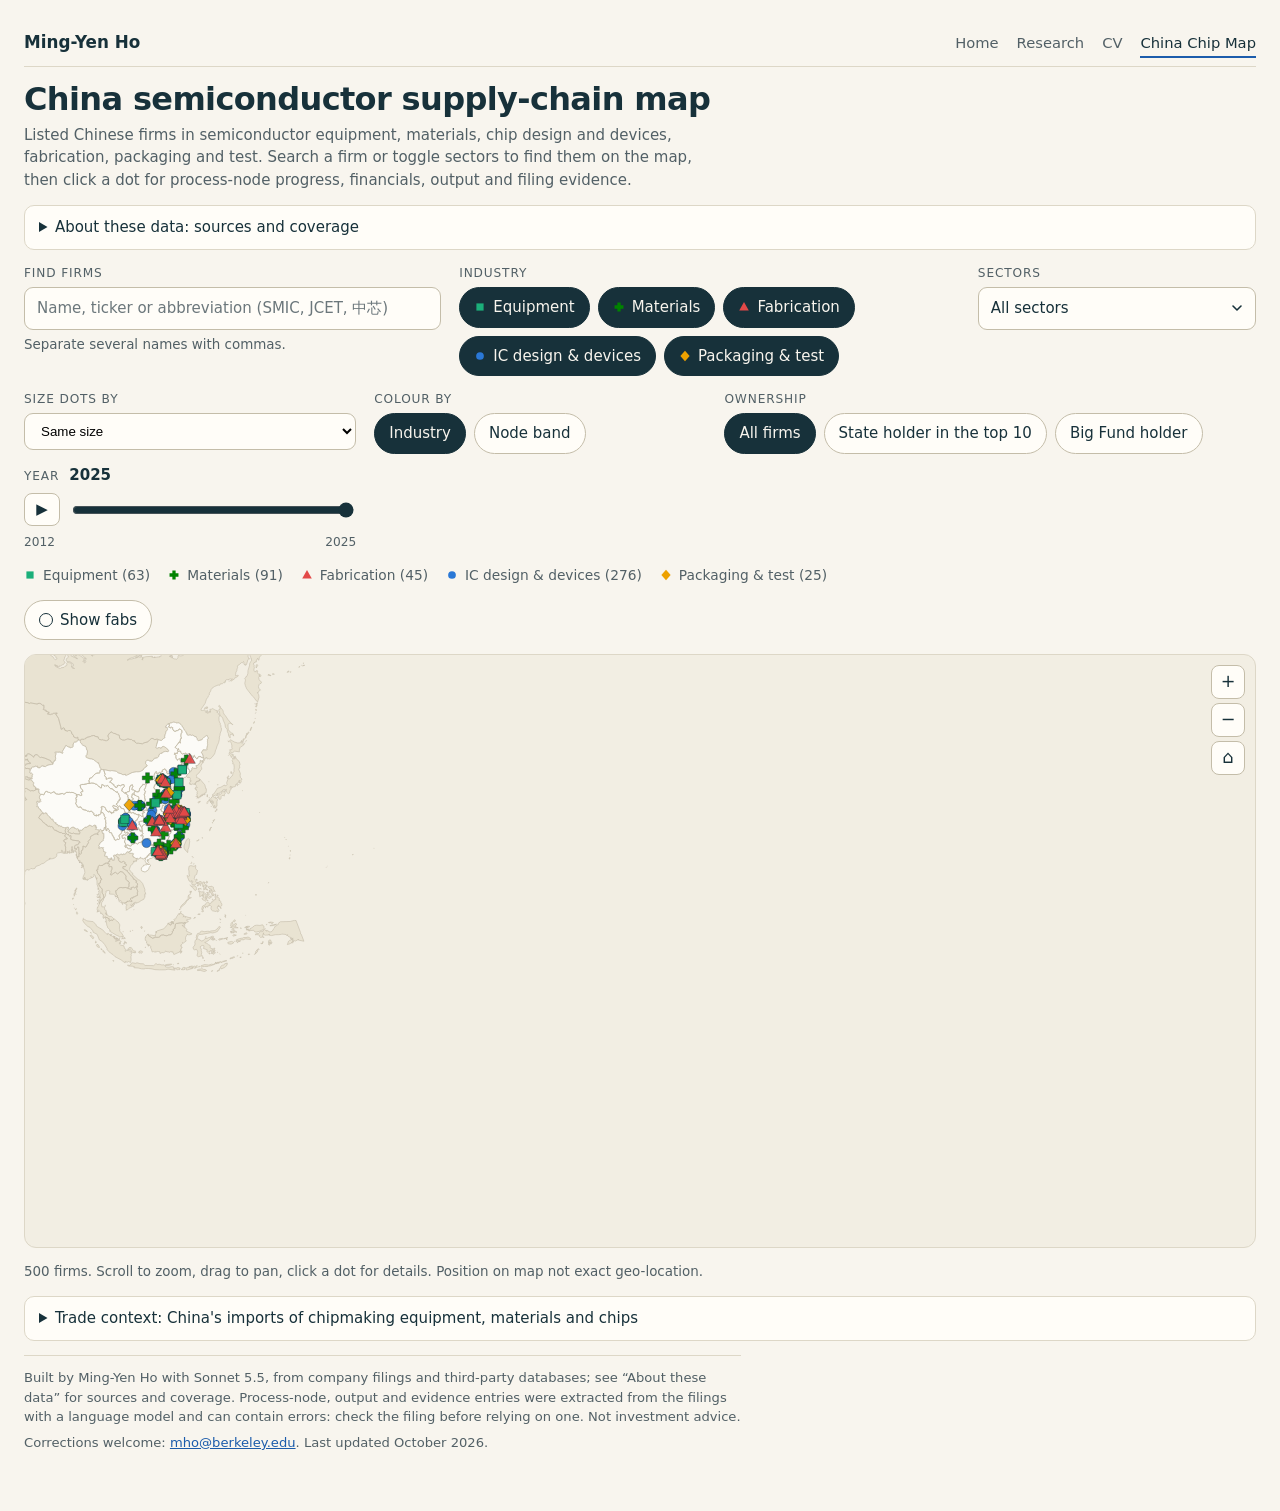
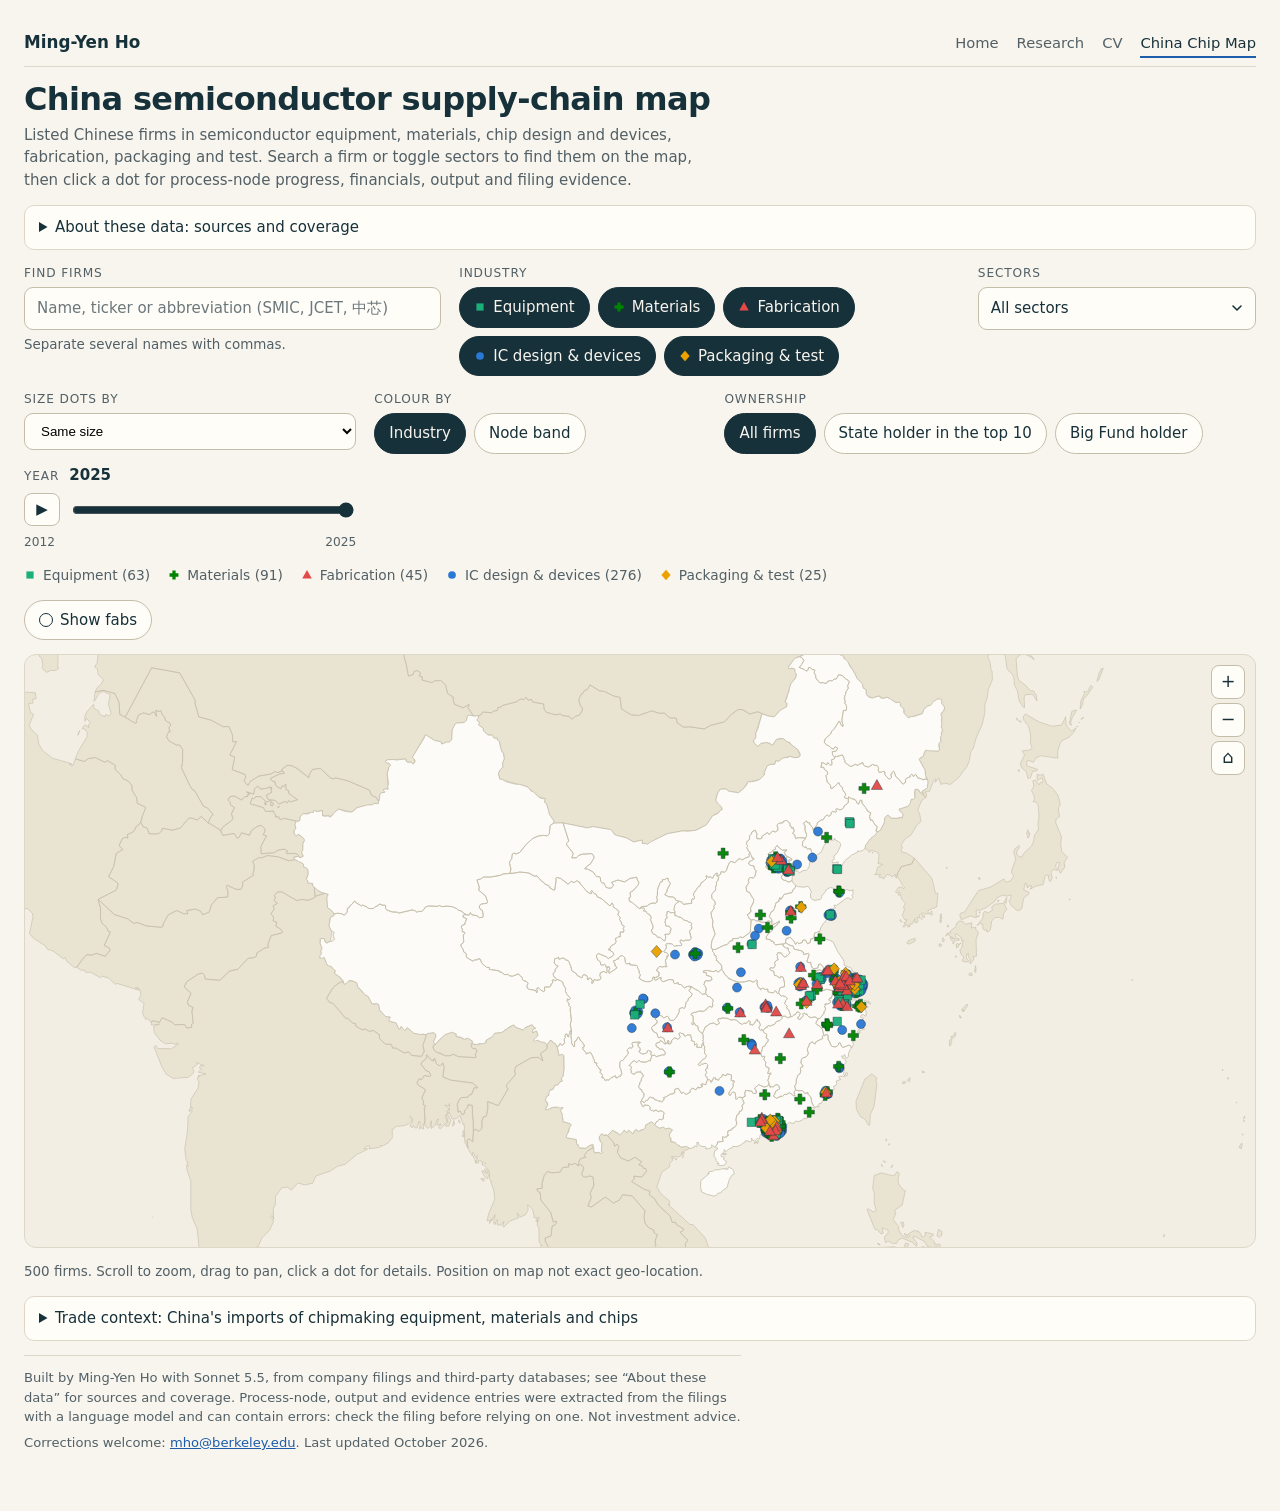
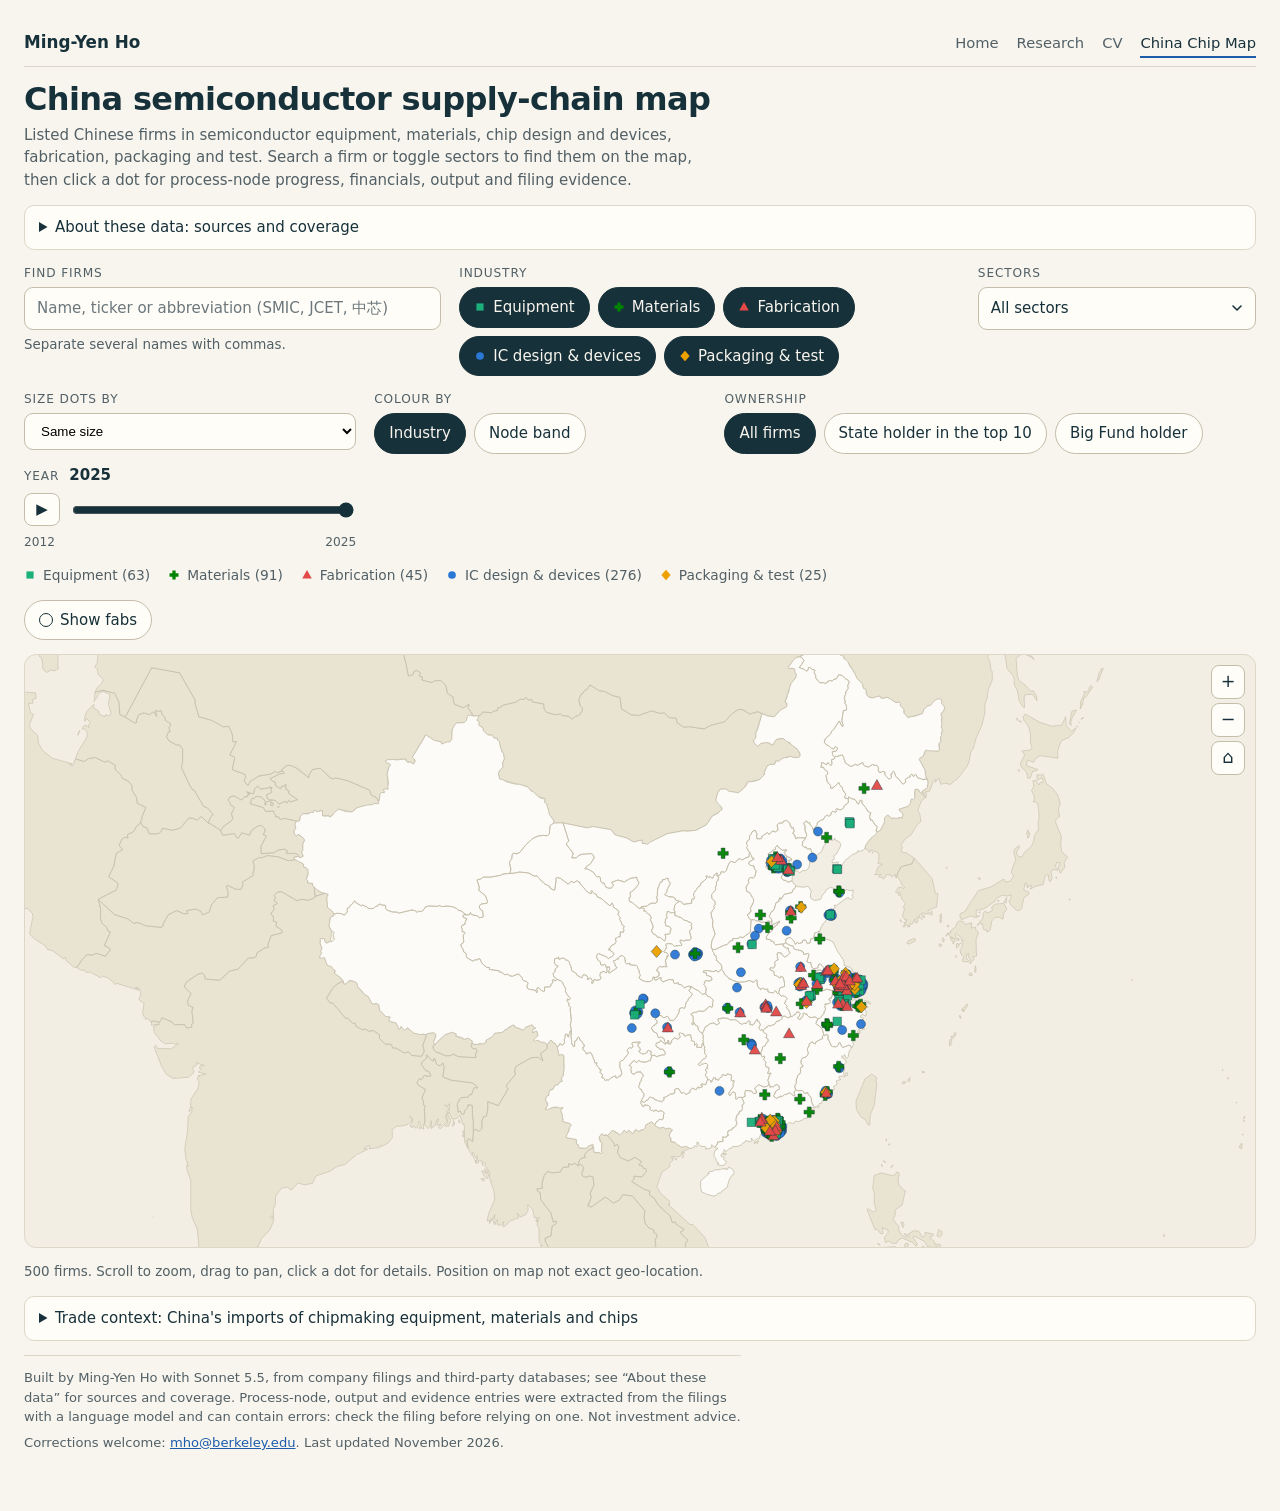
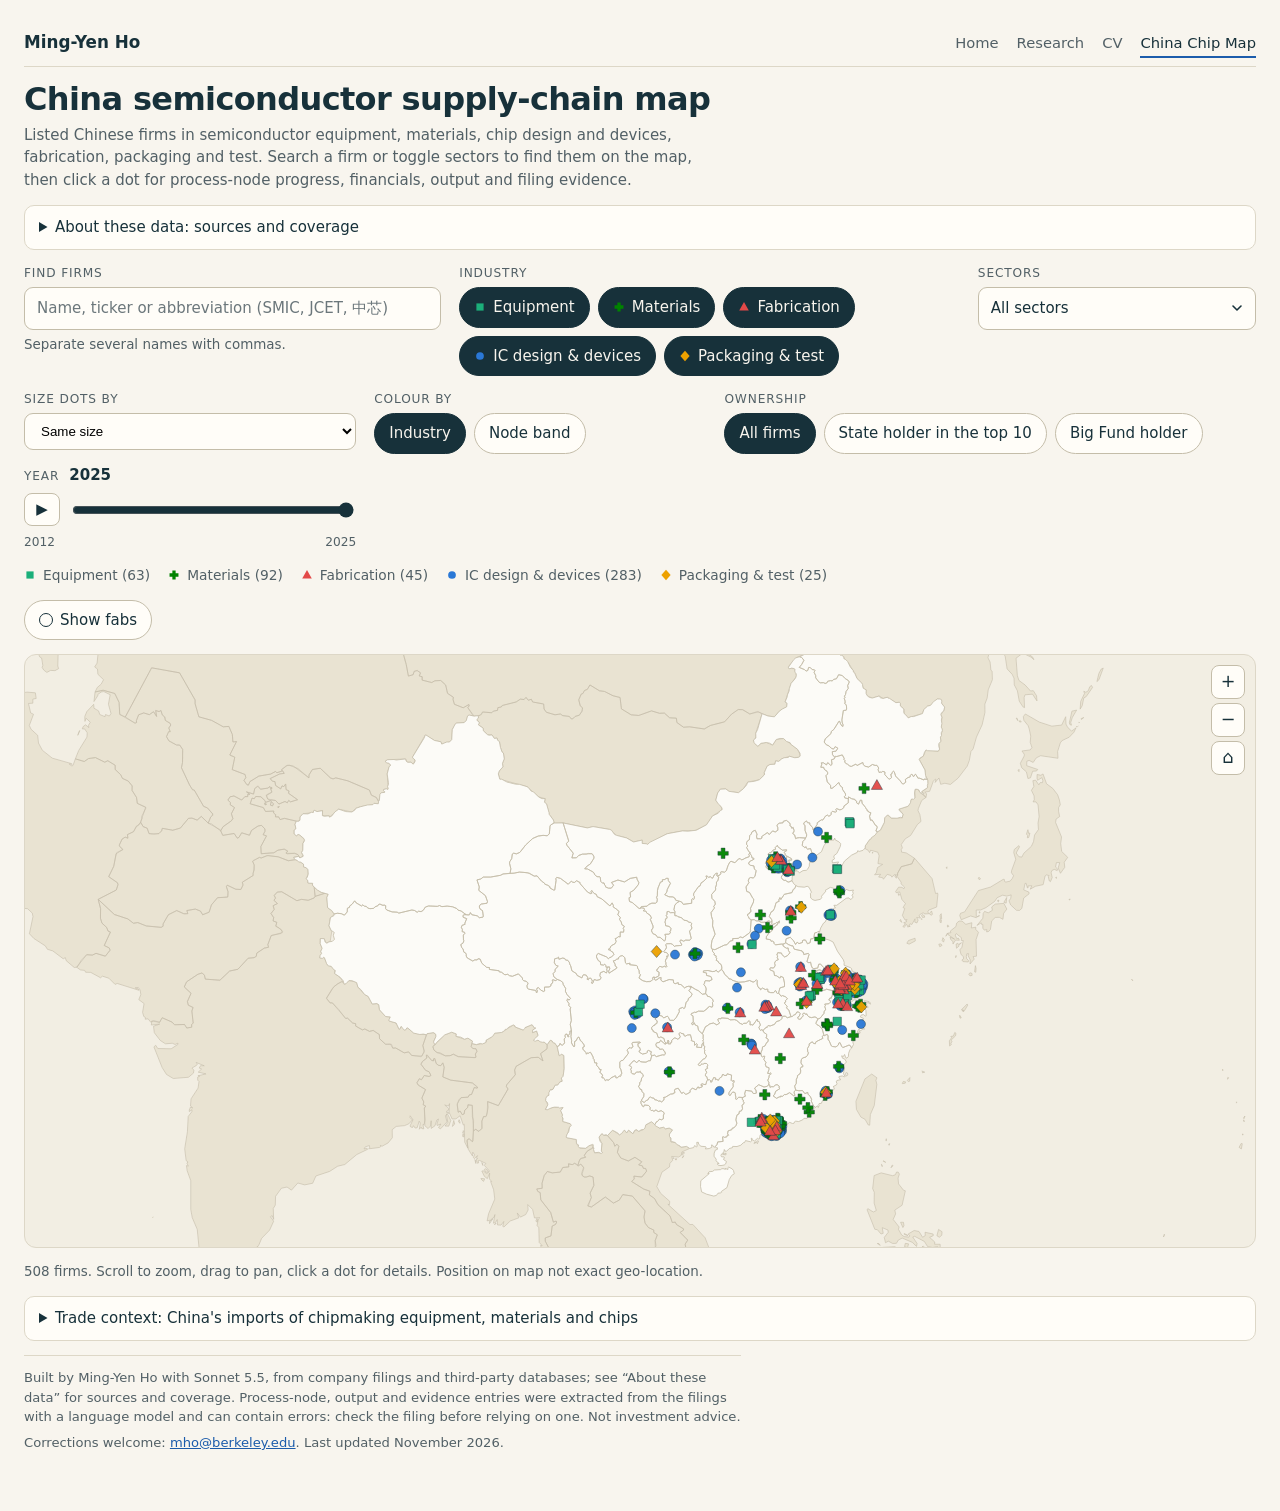
